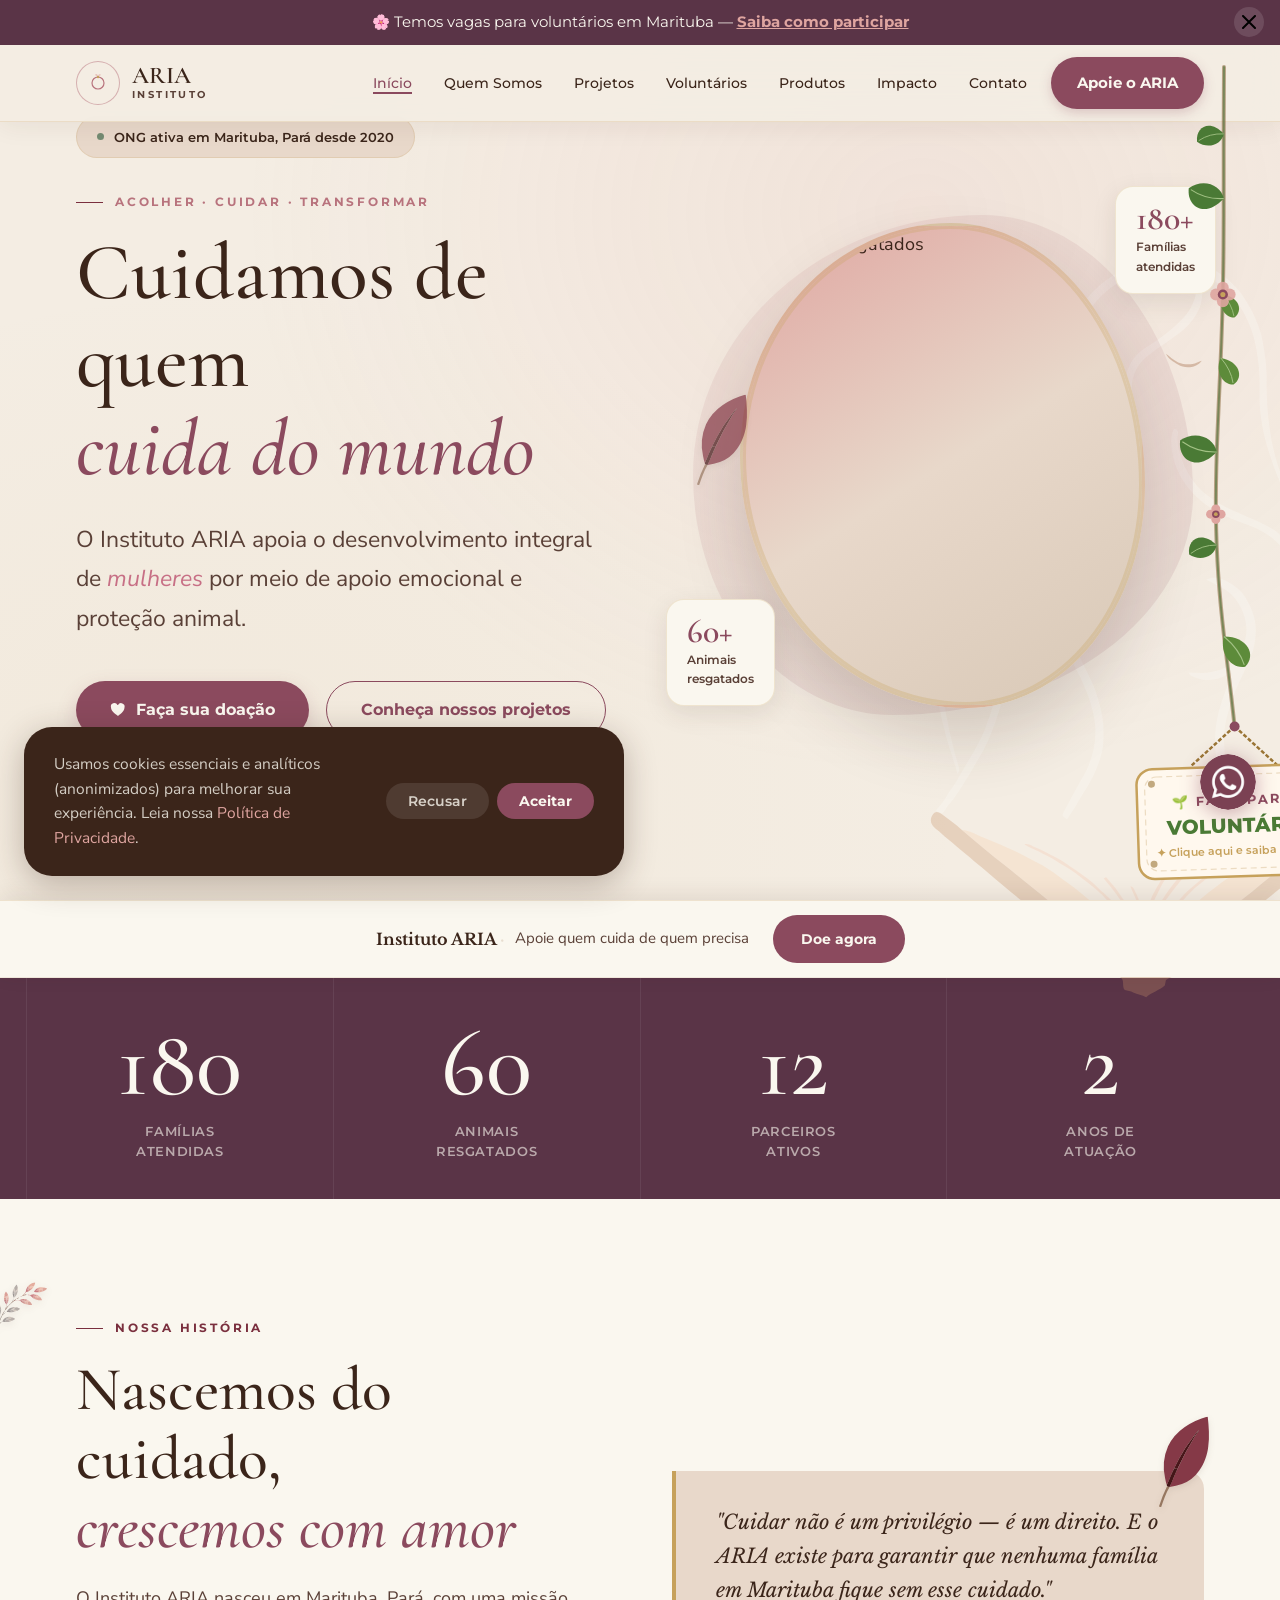
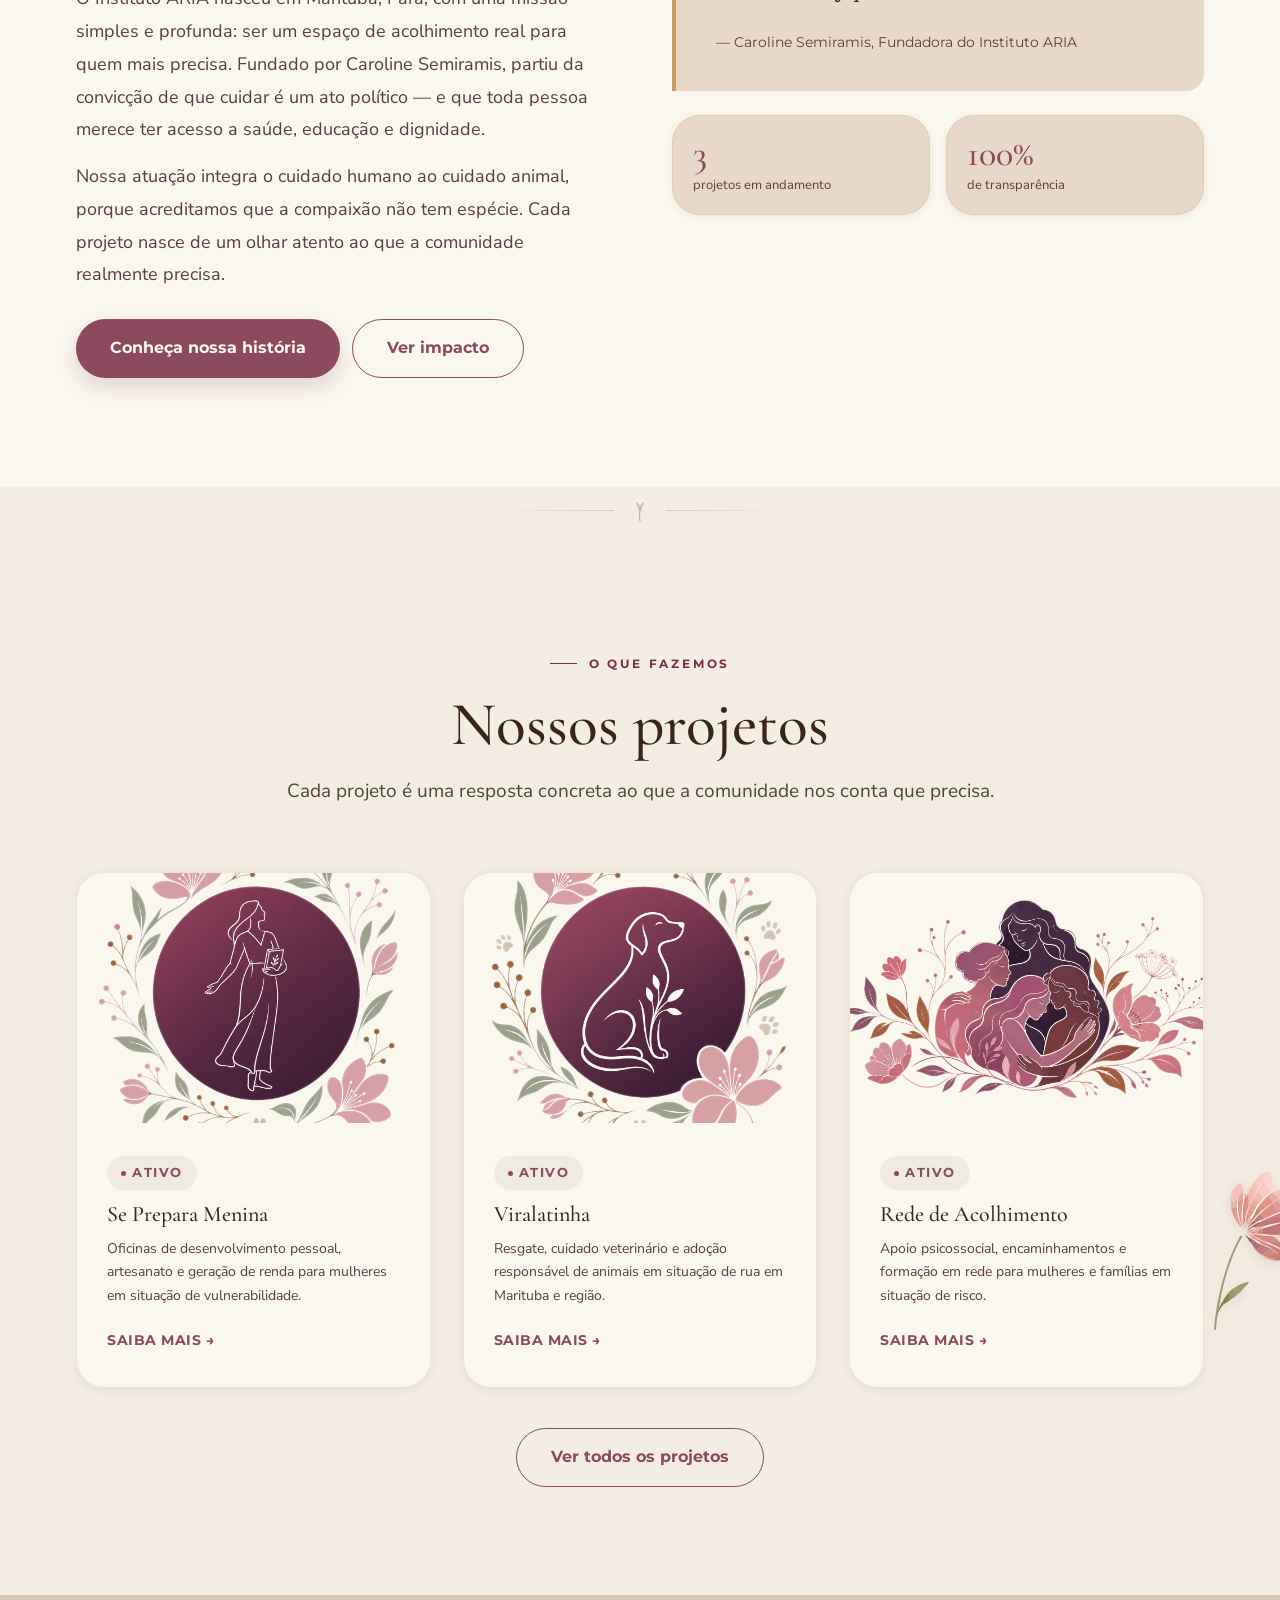
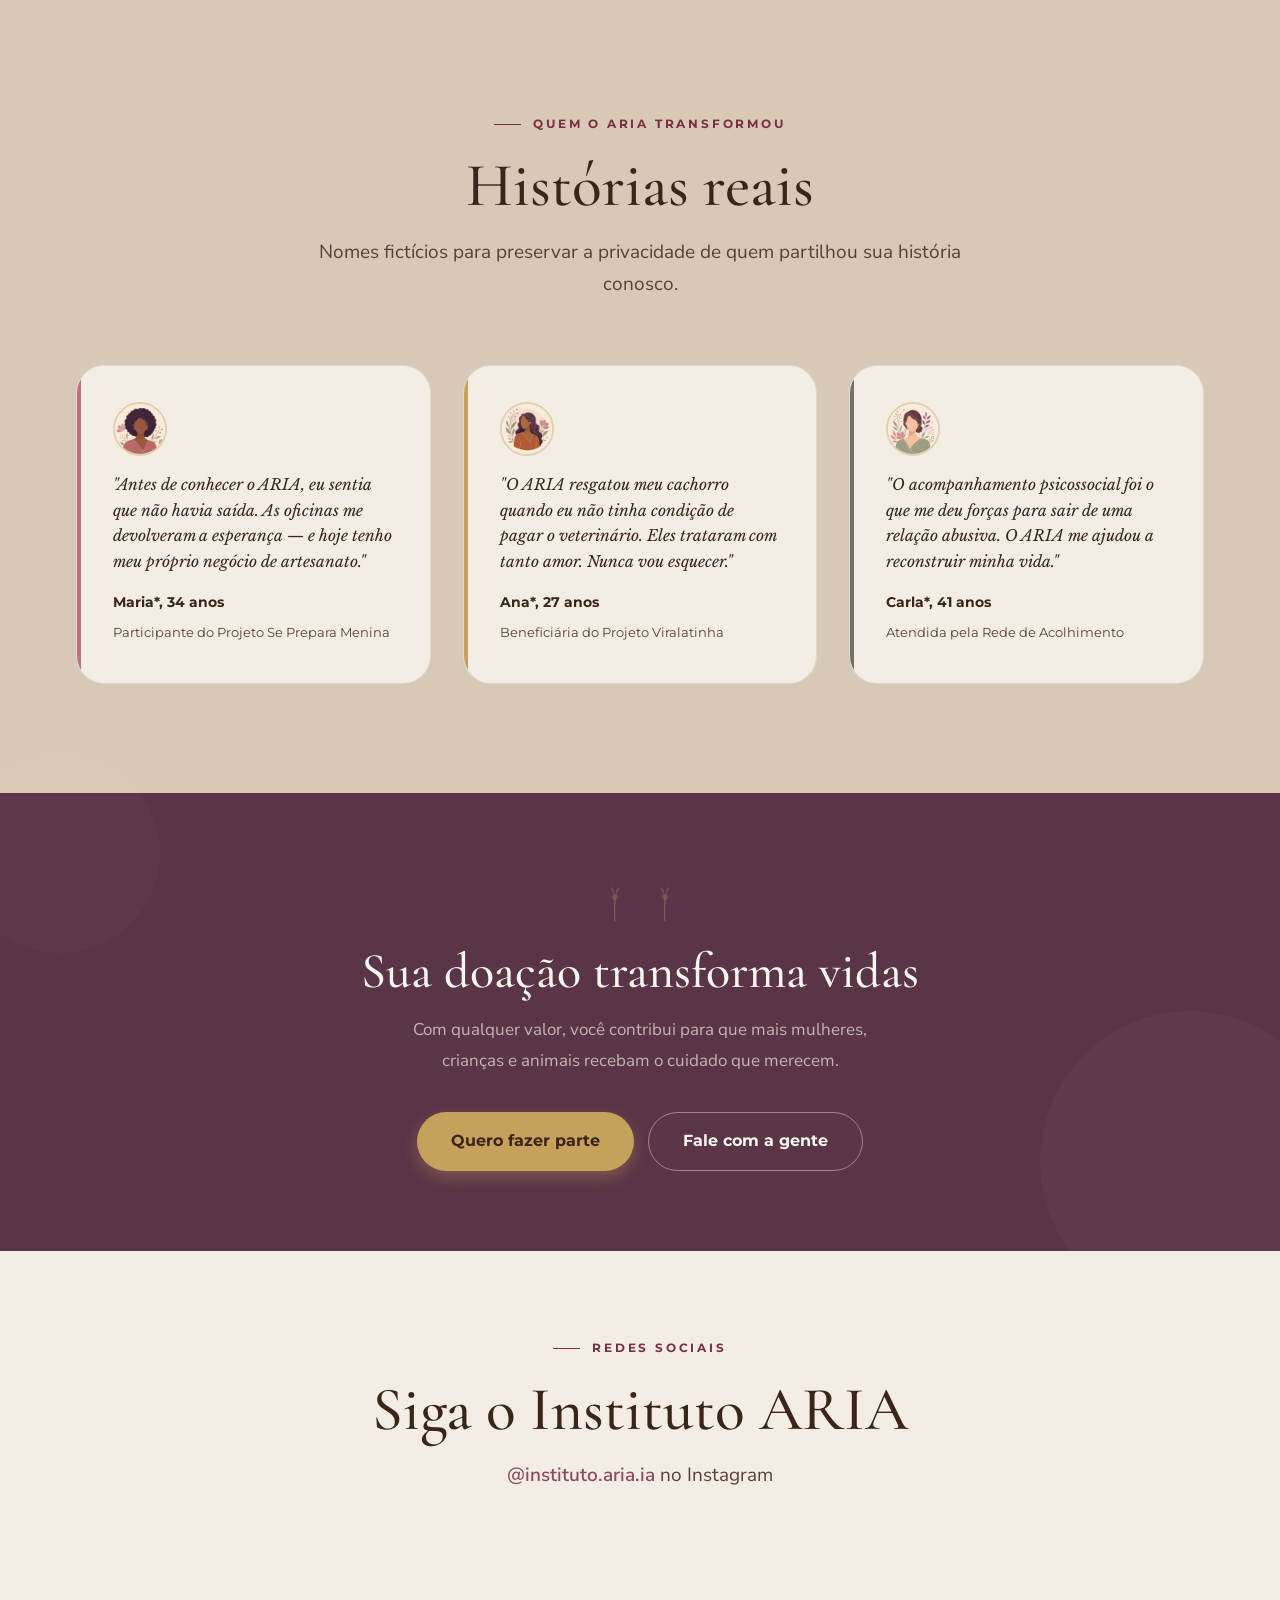
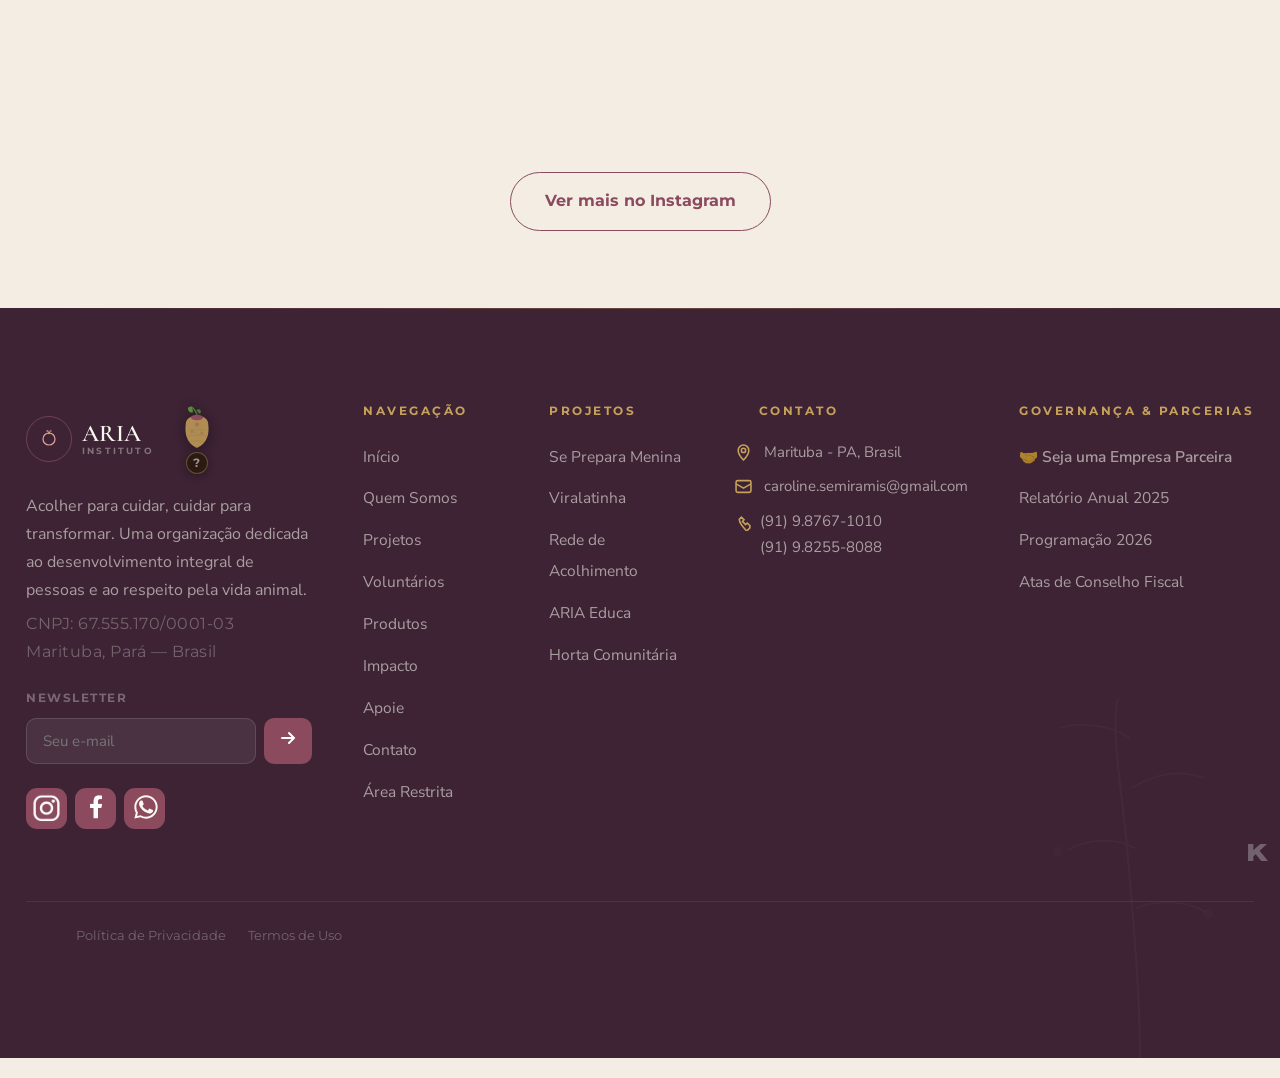
==== index.html @ 9a28f28a "Atualização do site institucional" ====
<!DOCTYPE html>
<html lang="pt-BR">
<head>
<meta charset="UTF-8">
<meta name="viewport" content="width=device-width, initial-scale=1.0">
<meta name="description" content="Instituto ARIA — Acolher para cuidar, cuidar para transformar. ONG em Marituba, Pará, dedicada ao desenvolvimento integral de mulheres, famílias e proteção animal.">
<title>Instituto ARIA — Acolher para cuidar, cuidar para transformar</title>
<link rel="preconnect" href="https://fonts.googleapis.com">
  <link rel="preconnect" href="https://loremflickr.com">
<link rel="preconnect" href="https://fonts.gstatic.com" crossorigin>
<link rel="preload" href="https://fonts.googleapis.com/css2?family=Cormorant+Garamond:ital,wght@0,300;0,400;0,500;0,600;1,300;1,400;1,500&family=Libre+Baskerville:ital,wght@0,400;0,700;1,400&family=Nunito+Sans:opsz,wght@6..12,300;6..12,400;6..12,500;6..12,600;6..12,700&family=Montserrat:wght@400;500;600;700&display=swap" as="style" onload="this.onload=null;this.rel='stylesheet'">
<noscript><link rel="stylesheet" href="https://fonts.googleapis.com/css2?family=Cormorant+Garamond:ital,wght@0,300;0,400;0,500;0,600;1,300;1,400;1,500&family=Libre+Baskerville:ital,wght@0,400;0,700;1,400&family=Nunito+Sans:opsz,wght@6..12,300;6..12,400;6..12,500;6..12,600;6..12,700&family=Montserrat:wght@400;500;600;700&display=swap"></noscript>
<link rel="stylesheet" href="css/main.css">
<link rel="stylesheet" href="css/head2.css">
<link rel="stylesheet" href="css/vine.css">
</head>
<body data-page="home">
<!-- sprite das plantas/flores, invisível, só fonte para os <use> -->
<svg class="sprite-defs" aria-hidden="true">
  <defs>
<symbol id="plant-1" viewBox="0 0 10.68 22.56"><path fill="#957056" d="M85.38 20.59c.34-.14.74.1.81.44a.6.6 0 0 1-.27.71c-.29.18-.72.08-.88-.22a1 1 0 0 1-.08-.43c.02-.24.2-.43.42-.5" style="stroke-width:.0521303" transform="translate(-76.02 -20.55)"/><path fill="#694529" d="M81.94 22.12c-.14-.3.12-.7.46-.65.24 0 .4.23.42.45-.03.13-.06.28-.17.36-.22.18-.6.11-.7-.16" style="stroke-width:.0521303" transform="translate(-76.02 -20.55)"/><path fill="#6b4428" d="M79.34 21.68c.38-.2.88.18.78.6-.05.44-.65.57-.94.3-.27-.25-.17-.75.16-.9" style="stroke-width:.0521303" transform="translate(-76.02 -20.55)"/><path fill="#7e5a3f" d="M84.96 23.28c.02-.27.48-.26.5 0 .04.18-.1.34-.27.35l-.05.17-.08-.21c-.06-.1-.14-.19-.1-.31" style="stroke-width:.0521303" transform="translate(-76.02 -20.55)"/><path fill="#6e492c" d="M82.2 23.3c.05-.23.4-.23.47-.03.03.14-.08.25-.14.36.06.37.04.74.06 1.1q.03.6.04 1.2c.08.87.01 1.74.1 2.6.14-.43.2-.89.27-1.34q.24-1.7.58-3.38c-.12-.1-.18-.28-.04-.38.14-.17.41.02.38.22-.02.1-.15.14-.18.25-.08.66-.23 1.32-.33 1.99q-.14 1.1-.32 2.2l-.05.08c.13-.04.14-.2.2-.29q.39-.67.69-1.37c.3-.74.62-1.47.87-2.23q.1-.35.26-.69l.08.2c-.02.34-.17.63-.27.94-.26.66-.46 1.34-.77 1.98q-.32.75-.74 1.44c-.2.4-.5.76-.52 1.23.29.74.63 1.47.9 2.22l.04-.03.13-.1c-.02.1 0 .22-.11.24a.4.4 0 0 0-.27.22l-.33-.89c-.2-.55-.45-1.07-.64-1.62a7 7 0 0 1-1.28-.3l.33-.14q.15.03.31.05c-.26-.16-.5-.35-.78-.49q-.8-.5-1.53-1.07c-.52-.4-1.06-.74-1.57-1.13-.13-.1-.3-.15-.38-.3 0-.08.12-.2.2-.1.22.23.52.38.78.57l1.03.74c.44.3.84.63 1.3.9.23.12.44.28.68.38-1.05-1.1-1.94-2.36-2.89-3.56-.06-.11-.25-.06-.3-.2-.1-.2.17-.42.34-.3.09.09.07.21.05.32.88 1.02 1.61 2.16 2.58 3.1.23.22.4.5.65.7q-.27-.47-.5-.97l-.99-2.02q-.35-.8-.65-1.63c-.12-.01-.24-.09-.25-.22-.04-.18.19-.38.34-.25.13.1.12.27.06.4.41.9.77 1.82 1.25 2.68q.4.83.83 1.66-.03-.23-.1-.45l-.92-4.04q-.14-.1-.2-.26.07-.18.24-.24c.18.03.31.25.17.4q.06.47.2.93.37 1.63.77 3.24c.05.15.04.33.13.46.01-.68-.04-1.36-.04-2.03-.03-.6 0-1.19-.04-1.78l-.01-.85c-.12-.06-.22-.18-.17-.33" style="stroke-width:.0521303" transform="translate(-76.02 -20.55)"/><path fill="#6c472b" d="M77.67 23.4c.25-.07.54.09.59.35.07.3-.21.6-.51.56-.29.02-.5-.3-.41-.57a.5.5 0 0 1 .33-.33" style="stroke-width:.0521303" transform="translate(-76.02 -20.55)"/><path fill="#744e31" d="M86.06 23.77c.37-.12.75.3.6.65-.1.38-.65.44-.86.14-.2-.26-.07-.71.26-.79" style="stroke-width:.0521303" transform="translate(-76.02 -20.55)"/><path fill="#714d30" d="M77.14 25.12q.2-.06.37.06c.22.18.16.57-.09.68-.2.11-.45 0-.55-.19-.1-.22.05-.48.27-.55" style="stroke-width:.0521303" transform="translate(-76.02 -20.55)"/><path fill="#805b3e" d="M85.3 25.99c-.08-.25.09-.6.38-.57.23-.01.42.3.28.5-.08.18-.28.25-.47.22l-.1-.17h-.03z" style="stroke-width:.0521303" transform="translate(-76.02 -20.55)"/><path fill="#714c2e" d="m85.36 25.98.03-.01.1.17c-.13.3-.34.55-.5.84a8 8 0 0 0-.9 3.12q-.08 1.05.04 2.1c.05.54.27 1.04.4 1.55q.68 2.28.86 4.64c.1 1.56.07 3.14-.25 4.68l-.15.04-.14-.12a20 20 0 0 0-1-10.27c-.34-.26-.64-.58-1-.83l-.7-.5a39 39 0 0 0-3.61-1.91c-.35-.17-.66-.4-1.01-.55a1 1 0 0 1-.28-.18c.07-.05.16-.2.25-.1.4.35.94.47 1.4.72q1.1.49 2.14 1.04 1.08.56 2.06 1.28c.17.12.31.28.5.4l-.07-.16a.4.4 0 0 1 .27-.22c.11-.02.1-.15.1-.23l-.12.1a8 8 0 0 1 .04-1.63c.1-1.03.4-2.04.9-2.94.18-.36.43-.69.64-1.03" style="stroke-width:.0521303" transform="translate(-76.02 -20.55)"/><path fill="#765235" d="M76.26 26.32c.3-.16.7.17.61.5-.03.2-.22.37-.42.35a.43.43 0 0 1-.43-.4.5.5 0 0 1 .24-.45" style="stroke-width:.0521303" transform="translate(-76.02 -20.55)"/><path fill="#754f2e" d="M77.37 27.3c-.01-.23.31-.35.46-.18.1.07.07.2.05.3.67.36 1.35.73 2.07 1.02.55.19 1.09.42 1.66.54l-.33.15c-.42-.15-.85-.24-1.25-.4-.5-.23-1.02-.42-1.48-.72-.25-.17-.54-.3-.74-.54-.16.13-.42.03-.44-.18" style="stroke-width:.0521303" transform="translate(-76.02 -20.55)"/><path fill="#795437" d="M76.67 27.93c.18-.1.43.04.43.25.02.28-.38.42-.55.2-.13-.14-.06-.38.12-.45" style="stroke-width:.0521303" transform="translate(-76.02 -20.55)"/><path fill="#8f6b51" d="M77.73 31.44c.33-.1.72.1.8.44.14.4-.26.85-.68.78-.22-.04-.45-.19-.52-.41a.65.65 0 0 1 .4-.8" style="stroke-width:.0521303" transform="translate(-76.02 -20.55)"/></symbol>
<symbol id="plant-2" viewBox="0 0 10.72 24.25"><path fill="#fff" d="M100.02 57.37c-.06-.3-.16-.59-.15-.89q.17.52.27 1.05.1.42.17.82v.17l-.1-.06c-.01-.37-.12-.73-.2-1.1" style="stroke-width:.0521303" transform="translate(-90.93 -18.8)"/><path fill="#bdb9b5" d="M110.2 41.96q.08-.03.18-.02c.01.42-.06.84-.1 1.25a6.4 6.4 0 0 1-.97 2.62 5 5 0 0 1-3.1 2.07q.56-.98 1.17-1.91c.54-.8 1.06-1.6 1.65-2.36q.15-.17.26-.36-.16.16-.31.36c-.9 1.06-1.68 2.2-2.43 3.37q-.1-.1-.25-.13-.03-.12-.01-.25c.07-.13.18-.23.24-.36l-.2-.05.11-.1-.07-.1.25-.06c-.15-.16-.17-.39-.24-.59q.01-.07.05-.16c.37-.85.95-1.61 1.7-2.17a7 7 0 0 1 2.07-1.05M102.8 43.73c.09-.16.13-.35.28-.47a5.7 5.7 0 0 1 1.81 2.76c.11.53.2 1.07.1 1.6l-.05-.15-.05.2-.07-.2c-.19.04-.4.12-.55-.03-.11 0-.22.04-.33 0-.1-.16-.02-.4-.2-.52l-.04-.03c-.08-.57-.21-1.14-.3-1.72-.05-.19-.06-.38-.14-.57q.22 1.38.41 2.76l-.01.03-.07.25c-.07-.08-.16 0-.21.06l-.31.37c0 .2-.02.42-.21.53a4.7 4.7 0 0 1-.67-2.7c.06-.75.3-1.48.6-2.17" style="stroke-width:.0521303" transform="translate(-90.93 -18.8)"/><path fill="#aca9a7" d="M106.04 47.77a5 5 0 0 1 .34-2.43c.07.2.1.43.24.59l-.25.06.07.1-.11.1.2.05c-.06.13-.17.23-.24.36q-.02.13.01.25.16.03.25.13c-.18.26-.3.56-.5.79" style="stroke-width:.0521303" transform="translate(-90.93 -18.8)"/><path fill="#b5b1ae" d="M103.73 46.92c.19.12.1.36.21.53q.16.02.33-.01c.16.15.36.07.55.03l.07.2.05-.2.05.15a5 5 0 0 1-.59 1.83q-.07-.25-.08-.5-.15-.16-.28-.32l-.04.2c-.09-.45-.12-.9-.2-1.36-.02-.18-.07-.36-.07-.55" style="stroke-width:.0521303" transform="translate(-90.93 -18.8)"/><path fill="#beb9b5" d="M99.54 47.4q.7.39 1.3.91c.4.32.7.72 1 1.14q.44.78.6 1.67l-.25.08-.04.06-.07-.05-.08.03q-.16-.22-.29-.48c-.16.02-.3.13-.44.2l-.15-.13h-.1q-.34-.82-.68-1.64c0 .14.08.26.12.39q.27.7.5 1.44-.15.09-.33.13c0 .2-.23.3-.25.5q-.1.01-.18.06-.04.22-.14.42a5 5 0 0 1-.79-3.1q.07-.83.27-1.63" style="stroke-width:.0521303" transform="translate(-90.93 -18.8)"/><path fill="#aeaaa7" d="M103.59 47.64q.02-.13.07-.25c.1.4.1.82.18 1.22l-.02.03a1 1 0 0 0-.08.32l-.08-.1a.6.6 0 0 1-.3.44q-.28-.33-.5-.7c.19-.1.2-.33.2-.53l.32-.37c.05-.06.14-.14.2-.06" style="stroke-width:.0521303" transform="translate(-90.93 -18.8)"/><path fill="#bcb7b3" d="M110.23 47.71c.3 0 .59-.03.88.03q-.02.14-.07.27c-.36.9-.84 1.76-1.51 2.46a5 5 0 0 1-2.91 1.46c-.4.05-.78.03-1.17.03q.32-.35.7-.65a33 33 0 0 1 3.55-2.68q-.6.32-1.16.69c-.42.25-.8.57-1.2.84l-.31-.03c.09-.15.04-.32-.01-.47.1-.21.1-.5-.08-.67.42-.4.93-.67 1.45-.91a6 6 0 0 1 1.84-.37M106.46 53.9a5.6 5.6 0 0 1 3.09.2q-.56.87-1.29 1.62a5 5 0 0 1-1.89 1.28 5.4 5.4 0 0 1-2.3.3c-.28-.03-.57-.05-.85-.14.1-.15.28-.22.43-.32.74-.5 1.54-.88 2.32-1.28q1.02-.5 2.07-.94c-.16.02-.32.1-.47.15-.74.3-1.48.57-2.18.94q-.12.06-.23.08l-.22-.02c-.02-.15-.02-.32-.12-.44q-.13-.1-.27-.2c-.04-.08 0-.17.01-.25v-.01a5 5 0 0 1 1.9-.96" style="stroke-width:.0521303" transform="translate(-90.93 -18.8)"/><path fill="#a27f67" d="m106.02 47.84.13.01q0 .12-.06.22a141 141 0 0 0-2.32 5.03c.21-.1.34-.32.54-.45.3-.29.65-.5.93-.8l.14.12q-.74.6-1.42 1.27c-.23.26-.52.48-.64.82-.3.75-.65 1.48-.94 2.23l-.76 1.77v.06c.46-.43.98-.77 1.5-1.11.01.05.09.12.05.17-.57.4-1.15.8-1.64 1.29-.17.13-.2.35-.3.53-.17.48-.42.92-.56 1.4.15-.08.27-.21.43-.28q.06.01.1.04c-.22.24-.52.4-.7.67-.33.7-.59 1.43-.9 2.13-.16.39-.27.8-.46 1.17l-.22-.1c.1-.34.25-.65.37-.97q.5-1.23 1-2.45.16-.38.1-.79c-.05-.3-.04-.6-.1-.89-.04-.17-.01-.36-.13-.51l.04.04.11.06v-.17l.01.08q.08.44.15.92.09.33.04.68.38-.87.74-1.73.18-.42.35-.86c.24-.47.42-.96.63-1.45.02-.37-.08-.75-.13-1.12q-.08-.51-.2-1.02l.16-.03q.22.85.32 1.74c.12-.05.12-.2.17-.29q.47-1.08.97-2.16.3-.6.52-1.21c-.02-.35.02-.7 0-1.05q-.05-.45-.06-.91l.12-.03h.02c.05.54.11 1.08.09 1.63q.08-.08.12-.18.8-1.77 1.69-3.52" style="stroke-width:.0521303" transform="translate(-90.93 -18.8)"/><path fill="#a39f9d" d="m104 48.83.04-.2c.07.13.19.2.28.31q.01.26.08.51-.12.24-.28.45l-.02.01c-.02-.36-.08-.72-.1-1.08" style="stroke-width:.0521303" transform="translate(-90.93 -18.8)"/><path fill="#9f9b98" d="M103.74 48.96a1 1 0 0 1 .08-.32q.06.28.07.55c.04.24.09.47.05.71q-.3-.3-.57-.6.25-.15.29-.44z" style="stroke-width:.0521303" transform="translate(-90.93 -18.8)"/><path fill="#b5b2af" d="M105.8 50.53c.26-.6.67-1.1 1.14-1.54.18.17.18.46.08.67.05.15.1.32.01.47l.3.03q-.44.35-.88.7c-.22-.14-.55-.06-.66-.33" style="stroke-width:.0521303" transform="translate(-90.93 -18.8)"/><path fill="#afaba8" d="M105.6 50.96q.08-.22.2-.43c.1.27.43.2.65.32q-.56.46-1.1.97l-.07.02c.08-.3.22-.58.32-.88" style="stroke-width:.0521303" transform="translate(-90.93 -18.8)"/><path fill="#b8b4b1" d="M101.27 50.95c.15-.06.28-.17.44-.19q.13.26.29.48l.08-.03.07.05.04-.06.24-.08c.11.63.04 1.28-.1 1.9q-.12-.08-.24-.17c-.23-.22-.27-.54-.42-.79-.04-.08-.14-.03-.18.02q-.23-.62-.46-1.25h.1z" style="stroke-width:.0521303" transform="translate(-90.93 -18.8)"/><path fill="#b5b0ad" d="M100.63 51.15q.19-.04.34-.13.16.42.3.86l-.25.3.17.03c-.05.17-.24.15-.37.19q.02.12-.01.24-.12.1-.19.23a4 4 0 0 1-.56-.74c.08-.13.1-.28.14-.42q.08-.04.18-.07c.02-.2.24-.29.25-.5" style="stroke-width:.0521303" transform="translate(-90.93 -18.8)"/><path fill="#a8a5a3" d="m101.02 52.18.25-.3c.21.65.46 1.28.62 1.95a4 4 0 0 1-1.27-.96q.07-.14.19-.23c.03-.08 0-.16 0-.24.14-.04.33-.02.38-.2zM101.5 52.08c.03-.05.13-.1.17-.02.15.25.2.57.42.79l.25.18c-.06.26-.18.5-.27.75-.1-.1-.1-.25-.15-.37q-.2-.67-.43-1.33" style="stroke-width:.0521303" transform="translate(-90.93 -18.8)"/><path fill="#afacaa" d="M103.12 56.99a5 5 0 0 1 1.44-2.1c0 .07-.05.16-.01.23q.14.1.27.21c.1.12.1.3.12.44l.22.02c-.61.35-1.25.67-1.82 1.1-.07.04-.13.13-.22.1" style="stroke-width:.0521303" transform="translate(-90.93 -18.8)"/><path fill="#bdb7b2" d="M99.54 55.37c.16.07.25.22.36.34.38.44.6 1 .65 1.58q-.16.09-.28.22l-.1-.06-.03.08q-.1-.53-.27-1.05c0 .3.09.6.15.89-.14-.18-.36-.14-.55-.13-.22-.6-.13-1.27.07-1.87" style="stroke-width:.0521303" transform="translate(-90.93 -18.8)"/><path fill="#b0aaa7" d="M99.47 57.24c.19-.01.41-.05.55.13.07.36.18.72.18 1.09l-.04-.04c-.27-.36-.58-.73-.7-1.18" style="stroke-width:.0521303" transform="translate(-90.93 -18.8)"/><path fill="#b0aca7" d="M100.27 57.5q.13-.12.28-.2.03.59-.23 1.13l-.01-.08q-.07-.4-.17-.82l.03-.08z" style="stroke-width:.0521303" transform="translate(-90.93 -18.8)"/><path fill="#bcb4ae" d="M101.95 59.46q.53-.25 1.13-.24c-.01.11-.13.16-.2.23q-.34.31-.75.5c-.29.16-.62.14-.93.21l-.1-.04c.31-.18.52-.5.85-.66" style="stroke-width:.0521303" transform="translate(-90.93 -18.8)"/><path fill="#fcfbfa" d="m98.8 21.17.14-.12.1.13c.17.4-.16.9-.6.84-.16 0-.4-.18-.53-.02.08.56.02 1.12.07 1.68.1 1.37.14 2.74-.07 4.1l-.08.46q-.17.9-.47 1.77c-.23.72-.57 1.39-.82 2.1a8 8 0 0 0 1.63-1.36 8.98 8.98 0 0 0 2.1-4.75c.05-.2.03-.4.03-.6-.18-.12-.41-.22-.46-.44-.16-.35.05-.72.31-.93l.25-.06h.3c.28.16.6.41.54.79a.7.7 0 0 1-.67.64 8 8 0 0 1-.44 2.47 10 10 0 0 1-1.3 2.5l-.32.38c-.5.66-1.2 1.1-1.81 1.65-.23.19-.48.37-.65.6-.2.48-.31.98-.47 1.47-.17.65-.4 1.3-.5 1.97q-.16.66-.27 1.34a26 26 0 0 0-.36 3.7c-.03.4-.1.83 0 1.22 0 .12.07.33-.1.35-.09.02-.14-.06-.19-.12-.05-1.94.07-3.9.48-5.8a25 25 0 0 1 1.05-3.91c.12-.29.05-.6.09-.9.12-1.4 0-2.82-.24-4.2q-.2-1.3-.3-2.62c-.26-.07-.56-.16-.65-.44-.19-.4.04-.89.45-1.03.36-.18.78.06.95.4.2.33 0 .74-.3.94q-.12.05-.23.12.09.84.19 1.67.15.9.28 1.77c.13 1.12.23 2.26.1 3.39a13.34 13.34 0 0 0 1.73-5.89c.03-.25.08-.5 0-.75.03-1.02-.07-2.04-.06-3.06q-.02-.24-.06-.48-.23.1-.47.17c-.17-.07-.4-.04-.53-.2q.1-.08.22-.13c.33.18.67-.05.94-.26h.37l.04.02c.13 0 .31.1.43 0 .23-.12.23-.35.15-.57m1.58 3.08a.6.6 0 0 0-.33.35c-.03.26.18.58.47.52.2.1.33-.08.42-.2.21-.34-.2-.81-.56-.67m-5.27.05c-.26.1-.42.49-.22.71.2.31.83.27.9-.15.17-.37-.33-.72-.68-.56" style="stroke-width:.0521303" transform="translate(-90.93 -18.8)"/><path fill="#a5826f" d="M97.39 20.87q.22-.09.45-.01c.1.08.16.2.07.32-.1.2-.4.16-.52-.01q-.05-.15 0-.3" style="stroke-width:.0521303" transform="translate(-90.93 -18.8)"/><path fill="#af8a78" d="M94.45 21.85c.3-.11.58.3.41.55-.14.28-.62.19-.67-.12-.04-.19.1-.37.26-.43" style="stroke-width:.0521303" transform="translate(-90.93 -18.8)"/><path fill="#926e5b" d="M93.67 23.14c.25-.09.56.12.53.4 0 .26-.3.47-.54.36-.34-.11-.32-.66.01-.76" style="stroke-width:.0521303" transform="translate(-90.93 -18.8)"/><path fill="#b5937f" d="M93.36 25.7c.2-.04.43.13.38.35-.02.23-.33.37-.5.2-.23-.14-.12-.5.12-.55" style="stroke-width:.0521303" transform="translate(-90.93 -18.8)"/><path fill="#9b7764" d="M101.18 29.09c.26-.1.55.18.45.45-.06.28-.49.34-.63.1-.14-.19-.03-.47.18-.55" style="stroke-width:.0521303" transform="translate(-90.93 -18.8)"/><path fill="#714b2d" d="M93.61 30.32c.18-.1.45-.01.49.2.06.25-.2.54-.45.4-.28-.06-.28-.48-.04-.6" style="stroke-width:.0521303" transform="translate(-90.93 -18.8)"/><path fill="#864859" d="M91.16 30.79c.28-.14.66.09.6.42.02.33-.42.51-.66.3-.25-.17-.21-.59.06-.72" style="stroke-width:.0521303" transform="translate(-90.93 -18.8)"/><path fill="#9a5d6c" d="M100.09 31.39c.23-.12.54.07.53.33.04.3-.35.52-.6.36-.26-.15-.23-.6.07-.7" style="stroke-width:.0521303" transform="translate(-90.93 -18.8)"/><path fill="#894c5b" d="M94.26 32.35c.03-.19.24-.36.43-.26.22.1.21.5-.05.55-.2.05-.37-.1-.38-.3" style="stroke-width:.0521303" transform="translate(-90.93 -18.8)"/><path fill="#e6d8cc" d="M95.1 24.3c.35-.16.85.19.68.56-.07.42-.7.46-.9.15-.2-.22-.04-.61.22-.71" style="stroke-width:.0521303" transform="translate(-90.93 -18.8)"/><path fill="#e8dbd0" d="M100.37 24.25c.37-.14.77.33.56.66-.1.13-.22.3-.42.21-.3.06-.5-.26-.47-.52a.6.6 0 0 1 .33-.35" style="stroke-width:.0521303" transform="translate(-90.93 -18.8)"/><path fill="#f9f7f5" d="M97.54 18.81c.22-.02.47-.01.63.16q.19.25.22.56c.32-.11.68 0 .8.34.05.36-.01.82-.39 1l.14.18-.15.12q-.2-.16-.43-.26c-.26-.08-.42-.34-.67-.43-.25 0-.45.2-.6.38q-.08.36-.28.66c-.1.14-.04.33.05.46q-.12.05-.22.13-.19-.2-.16-.47c-.17-.12-.38-.17-.54-.3-.13-.15-.32-.32-.28-.55-.08-.33.22-.51.46-.64-.04-.29-.06-.6.1-.85l.06-.06q.09-.08.22-.13c.22.02.46-.01.62.17.17-.1.2-.4.42-.47m-.16.57h-.05c.04.13-.12.47.05.47.06.15.23.25.37.32.16-.07.34-.19.36-.37h.05c-.02-.13.07-.37-.05-.42 0-.2-.2-.38-.41-.36-.17.04-.31.19-.32.36m-.92.02c-.25.22-.1.68.07.86.15.15.54.36.64.06.12-.04.03-.3.05-.42l-.05.02c.07-.38-.37-.73-.71-.52m2.09.31c-.36.14-.54.7-.22.97.1.14.34.04.45-.05q.19-.29.22-.62c-.07-.17-.22-.4-.45-.3m-2.63.83c-.1.04-.1.3 0 .35.05.17.2.3.37.37.14.04.31.16.45.04.12-.22.14-.56-.1-.7-.18-.15-.58-.34-.72-.06" style="stroke-width:.0521303" transform="translate(-90.93 -18.8)"/><path fill="#a4826e" d="M97.38 19.38c.01-.17.15-.32.32-.36.2-.02.4.16.41.36v.42c-.02.18-.2.3-.36.37-.14-.07-.31-.17-.37-.32z" style="stroke-width:.0521303" transform="translate(-90.93 -18.8)"/><path fill="#a98775" d="M96.46 19.4c.34-.21.78.14.7.52-.05-.11-.15-.43-.1.07-.12.17-.35.2-.53.27-.17-.18-.32-.64-.07-.86M98.55 19.71c.23-.1.38.13.45.3q-.03.33-.22.62c-.11.1-.34.2-.45.05-.32-.27-.14-.83.22-.97" style="stroke-width:.0521303" transform="translate(-90.93 -18.8)"/><path fill="#daccc3" d="M97.33 19.39h.05v.46c-.17 0-.01-.34-.05-.46" style="stroke-width:.0521303" transform="translate(-90.93 -18.8)"/><path fill="#baa195" d="M98.11 19.38c.12.05.03.3.05.42h-.05z" style="stroke-width:.0521303" transform="translate(-90.93 -18.8)"/><path fill="#a3816e" d="M97.05 20c-.04-.51.06-.2.12-.08v.4c-.1.3-.49.1-.64-.06.18-.07.41-.1.52-.27" style="stroke-width:.0521303" transform="translate(-90.93 -18.8)"/><path fill="#c1a79a" d="m97.17 19.92.05-.02c-.02.13.07.38-.05.42z" style="stroke-width:.0521303" transform="translate(-90.93 -18.8)"/><path fill="#a58573" d="M95.92 20.54c.14-.28.54-.1.72.06.24.14.22.48.1.7-.14.12-.3 0-.45-.04a.6.6 0 0 1-.37-.37z" style="stroke-width:.0521303" transform="translate(-90.93 -18.8)"/><path fill="#a88774" d="M97.1 20.86c.14-.18.34-.38.6-.38.24.1.4.35.66.43q.24.09.43.26c.08.22.08.45-.15.57h-.43l-.04-.01c-.1-.11-.3-.12-.37 0-.27.2-.6.43-.94.25-.09-.13-.15-.32-.05-.46q.2-.3.28-.66" style="stroke-width:.0521303" transform="translate(-90.93 -18.8)"/><path fill="#d5c4b9" d="M95.92 20.89c-.1-.04-.1-.31 0-.35z" style="stroke-width:.0521303" transform="translate(-90.93 -18.8)"/><path fill="#dfcfc8" d="M97.8 21.72c.08-.11.28-.1.37 0z" style="stroke-width:.0521303" transform="translate(-90.93 -18.8)"/><path fill="#decec4" d="M98.2 21.74h.44c-.12.1-.3 0-.43 0" style="stroke-width:.0521303" transform="translate(-90.93 -18.8)"/><path fill="#f3ece7" d="M97.77 25.68c.07.24.02.5-.01.75q-.03-.38 0-.75" style="stroke-width:.0521303" transform="translate(-90.93 -18.8)"/><path fill="#ac8187" d="M91.7 31.02c.1.04.1.3 0 .34z" style="stroke-width:.0521303" transform="translate(-90.93 -18.8)"/><path fill="#f3ece6" d="M94.45 42.7c-.1-.4-.03-.82 0-1.22q.03.6 0 1.22" style="stroke-width:.0521303" transform="translate(-90.93 -18.8)"/></symbol>
<symbol id="plant-3" viewBox="0 0 10.58 24.92"><path fill="#753d4d" d="M114.54 24.88a2.3 2.3 0 0 1 1.64-.3c-.2.04-.42.03-.61.1.11.09.26.1.39.17q.2.23.43.42c0 .11-.04.23-.17.25 0 .12.1.2.18.27q-.24.52-.65.94c-.1-.03-.22-.05-.25-.17-.08-.23-.14-.48-.34-.64l-.01-.16c-.13-.14-.3-.23-.37-.4-.05-.13-.17-.2-.25-.3z" style="stroke-width:.0521303" transform="translate(-106.03 -18.15)"/><path fill="#864555" d="M115.57 24.68c.2-.07.4-.06.6-.1q.25.01.44.14 0 .56-.21 1.07c-.08-.08-.18-.15-.18-.27.13-.02.17-.14.17-.25q-.23-.2-.43-.42c-.13-.06-.28-.08-.4-.17" style="stroke-width:.0521303" transform="translate(-106.03 -18.15)"/><path fill="#8d4454" d="M113.54 18.35a1 1 0 0 1 .6-.2c.2.06.35.24.45.41.35.8.27 1.7-.03 2.5h-.02q-.08.01-.14.05l.03-.16h-.15c-.1-.14-.1-.33-.15-.48q-.13-.17-.33-.23l-.09.05-.09-.2a.5.5 0 0 0-.31-.05c-.16.05-.3-.02-.45-.07-.1.12-.18.3-.37.26l-.07-.15c.19-.66.56-1.3 1.12-1.73" style="stroke-width:.0521303" transform="translate(-106.03 -18.15)"/><path fill="#753b4b" d="M112.86 19.97c.15.05.3.12.45.07q.15-.03.31.05l.1.2.08-.05q.2.06.33.23c.05.16.04.34.15.47l.15.01-.03.16.14-.05q-.25.68-.82 1.12c-.19.13-.41.27-.65.26l-.3-.08h-.02c-.52-.63-.55-1.53-.33-2.28l.07.15c.19.04.28-.14.37-.26" style="stroke-width:.0521303" transform="translate(-106.03 -18.15)"/><path fill="#9a4b5a" d="M107.7 21.12h.37c.54.18.94.6 1.23 1.07-.44.23-.91.42-1.41.47-.13.06-.22.18-.33.27l-.1-.05-.03.1q-.12-.45-.06-.9c.02-.34.08-.71.33-.96" style="stroke-width:.0521303" transform="translate(-106.03 -18.15)"/><path fill="#894455" d="M107.89 22.66c.5-.05.97-.24 1.4-.47.2.29.3.6.4.93-.24.14-.49.23-.73.35-.3.14-.64.2-.92.39q-.13.07-.18.24-.31-.53-.43-1.13l.04-.1.09.06c.1-.09.2-.21.33-.27" style="stroke-width:.0521303" transform="translate(-106.03 -18.15)"/><path fill="#6d4a2e" d="m112.76 22.36.3.08a75 75 0 0 1-1.84 5.6l-.07-.2-.21-.01c.66-1.8 1.3-3.62 1.82-5.47" style="stroke-width:.0521303" transform="translate(-106.03 -18.15)"/><path fill="#783b4a" d="M108.96 23.47c.24-.12.5-.21.73-.35.12.56.17 1.25-.25 1.7l-.28.12c-.17.05-.35-.01-.5-.08-.34-.16-.6-.45-.8-.76q.05-.16.18-.24c.28-.2.62-.25.92-.4" style="stroke-width:.0521303" transform="translate(-106.03 -18.15)"/><path fill="#735033" d="M109.16 24.94q.15-.05.28-.12c.56 1.53.71 3.2.57 4.82 0 .3-.07.6-.08.9l.07-.12c.17-.55.4-1.07.58-1.61q.17-.5.36-.98h.2l.08.21q-.5 1.31-.97 2.62-.23.63-.44 1.28.13-.16.23-.35a28 28 0 0 1 3.2-4.27c.06-.08.18-.14.18-.26l.22.31c-.28.33-.6.62-.86.96-.48.56-.9 1.15-1.34 1.74q-.9 1.26-1.58 2.64-.32.62-.58 1.26.17-.15.3-.33a8 8 0 0 1 2.14-1.78c.18-.1.35-.25.56-.3q.01.13.08.26l.01.04a8.5 8.5 0 0 0-3.14 2.77c-.23.35-.5.67-.67 1.06q-.65 1.48-1.22 3c-.51 1.38-.94 2.82-.95 4.3-.1.14-.24.06-.36 0 .04-1.97.71-3.84 1.44-5.65.63-1.54 1.28-3.08 1.73-4.68.08-.4.23-.78.26-1.19q.26-1.43.28-2.87.03-1.89-.58-3.66" style="stroke-width:.0521303" transform="translate(-106.03 -18.15)"/><path fill="#633646" d="M113.82 25.5q.3-.39.72-.62l-.01.17c.08.1.2.18.25.3.08.18.24.27.37.4l.01.17c.2.16.26.41.34.64.03.12.16.14.25.17q-.21.23-.48.38-.11-.05-.24-.08-.06-.18-.18-.33c.09-.21-.04-.45-.2-.6-.13-.1-.22-.26-.35-.37-.17-.06-.38-.05-.48-.23" style="stroke-width:.0521303" transform="translate(-106.03 -18.15)"/><path fill="#532f3f" d="M113.4 26.38c.06-.32.23-.61.42-.88.1.18.31.17.48.23q.17.18.35.38c.16.14.29.38.2.59.1.1.13.22.18.33q.13.03.24.08c-.47.31-1.1.5-1.63.26l-.22-.31c-.1-.21-.07-.46-.03-.68" style="stroke-width:.0521303" transform="translate(-106.03 -18.15)"/><path fill="#693a4c" d="M113.46 30.04q.55-.25 1.18-.22c0 .13-.12.21-.16.33q.02.19.09.36c.1.2.26.36.33.57 0 .12-.06.22-.09.33l.12.32q-.49.36-1.07.45l-.38-.06c.2-.18.1-.44.14-.66.05-.29-.18-.51-.26-.77-.04-.15-.2-.22-.3-.32l.5-.3z" style="stroke-width:.0521303" transform="translate(-106.03 -18.15)"/><path fill="#814454" d="M114.64 29.82c.36.08.83.15.97.55.05.53-.25 1.05-.68 1.36l-.12-.32c.03-.11.1-.21.09-.33-.07-.2-.23-.37-.33-.57l-.1-.36c.05-.12.16-.2.17-.33" style="stroke-width:.0521303" transform="translate(-106.03 -18.15)"/><path fill="#543041" d="M112.28 31.55c.06-.67.57-1.25 1.18-1.51l.1.03-.5.3c.1.1.26.17.3.32.08.26.31.48.26.77-.04.22.05.48-.14.66q.19 0 .38.06c-.52.14-1.13.05-1.5-.36a1 1 0 0 1-.08-.27" style="stroke-width:.0521303" transform="translate(-106.03 -18.15)"/><path fill="#fff" d="M100.02 57.37c-.06-.3-.16-.59-.15-.89q.17.52.27 1.05.1.42.17.82v.17l-.1-.06c-.01-.37-.12-.73-.2-1.1" style="stroke-width:.0521303" transform="translate(-106.03 -18.15)"/><path fill="#bdb9b5" d="M110.2 41.96q.08-.03.18-.02c.01.42-.06.84-.1 1.25a6.4 6.4 0 0 1-.97 2.62 5 5 0 0 1-3.1 2.07q.56-.98 1.17-1.91c.54-.8 1.06-1.6 1.65-2.36q.15-.17.26-.36-.16.16-.31.36c-.9 1.06-1.68 2.2-2.43 3.37q-.1-.1-.25-.13-.03-.12-.01-.25c.07-.13.18-.23.24-.36l-.2-.05.11-.1-.07-.1.25-.06c-.15-.16-.17-.39-.24-.59q.01-.07.05-.16c.37-.85.95-1.61 1.7-2.17a7 7 0 0 1 2.07-1.05M102.8 43.73c.09-.16.13-.35.28-.47a5.7 5.7 0 0 1 1.81 2.76c.11.53.2 1.07.1 1.6l-.05-.15-.05.2-.07-.2c-.19.04-.4.12-.55-.03-.11 0-.22.04-.33 0-.1-.16-.02-.4-.2-.52l-.04-.03c-.08-.57-.21-1.14-.3-1.72-.05-.19-.06-.38-.14-.57q.22 1.38.41 2.76l-.01.03-.07.25c-.07-.08-.16 0-.21.06l-.31.37c0 .2-.02.42-.21.53a4.7 4.7 0 0 1-.67-2.7c.06-.75.3-1.48.6-2.17" style="stroke-width:.0521303" transform="translate(-106.03 -18.15)"/><path fill="#aca9a7" d="M106.04 47.77a5 5 0 0 1 .34-2.43c.07.2.1.43.24.59l-.25.06.07.1-.11.1.2.05c-.06.13-.17.23-.24.36q-.02.13.01.25.16.03.25.13c-.18.26-.3.56-.5.79" style="stroke-width:.0521303" transform="translate(-106.03 -18.15)"/><path fill="#b5b1ae" d="M103.73 46.92c.19.12.1.36.21.53q.16.02.33-.01c.16.15.36.07.55.03l.07.2.05-.2.05.15a5 5 0 0 1-.59 1.83q-.07-.25-.08-.5-.15-.16-.28-.32l-.04.2c-.09-.45-.12-.9-.2-1.36-.02-.18-.07-.36-.07-.55" style="stroke-width:.0521303" transform="translate(-106.03 -18.15)"/><path fill="#beb9b5" d="M99.54 47.4q.7.39 1.3.91c.4.32.7.72 1 1.14q.44.78.6 1.67l-.25.08-.04.06-.07-.05-.08.03q-.16-.22-.29-.48c-.16.02-.3.13-.44.2l-.15-.13h-.1q-.34-.82-.68-1.64c0 .14.08.26.12.39q.27.7.5 1.44-.15.09-.33.13c0 .2-.23.3-.25.5q-.1.01-.18.06-.04.22-.14.42a5 5 0 0 1-.79-3.1q.07-.83.27-1.63" style="stroke-width:.0521303" transform="translate(-106.03 -18.15)"/><path fill="#aeaaa7" d="M103.59 47.64q.02-.13.07-.25c.1.4.1.82.18 1.22l-.02.03a1 1 0 0 0-.08.32l-.08-.1a.6.6 0 0 1-.3.44q-.28-.33-.5-.7c.19-.1.2-.33.2-.53l.32-.37c.05-.06.14-.14.2-.06" style="stroke-width:.0521303" transform="translate(-106.03 -18.15)"/><path fill="#bcb7b3" d="M110.23 47.71c.3 0 .59-.03.88.03q-.02.14-.07.27c-.36.9-.84 1.76-1.51 2.46a5 5 0 0 1-2.91 1.46c-.4.05-.78.03-1.17.03q.32-.35.7-.65a33 33 0 0 1 3.55-2.68q-.6.32-1.16.69c-.42.25-.8.57-1.2.84l-.31-.03c.09-.15.04-.32-.01-.47.1-.21.1-.5-.08-.67.42-.4.93-.67 1.45-.91a6 6 0 0 1 1.84-.37M106.46 53.9a5.6 5.6 0 0 1 3.09.2q-.56.87-1.29 1.62a5 5 0 0 1-1.89 1.28 5.4 5.4 0 0 1-2.3.3c-.28-.03-.57-.05-.85-.14.1-.15.28-.22.43-.32.74-.5 1.54-.88 2.32-1.28q1.02-.5 2.07-.94c-.16.02-.32.1-.47.15-.74.3-1.48.57-2.18.94q-.12.06-.23.08l-.22-.02c-.02-.15-.02-.32-.12-.44q-.13-.1-.27-.2c-.04-.08 0-.17.01-.25v-.01a5 5 0 0 1 1.9-.96" style="stroke-width:.0521303" transform="translate(-106.03 -18.15)"/><path fill="#a27f67" d="m106.02 47.84.13.01q0 .12-.06.22a141 141 0 0 0-2.32 5.03c.21-.1.34-.32.54-.45.3-.29.65-.5.93-.8l.14.12q-.74.6-1.42 1.27c-.23.26-.52.48-.64.82-.3.75-.65 1.48-.94 2.23l-.76 1.77v.06c.46-.43.98-.77 1.5-1.11.01.05.09.12.05.17-.57.4-1.15.8-1.64 1.29-.17.13-.2.35-.3.53-.17.48-.42.92-.56 1.4.15-.08.27-.21.43-.28q.06.01.1.04c-.22.24-.52.4-.7.67-.33.7-.59 1.43-.9 2.13-.16.39-.27.8-.46 1.17l-.22-.1c.1-.34.25-.65.37-.97q.5-1.23 1-2.45.16-.38.1-.79c-.05-.3-.04-.6-.1-.89-.04-.17-.01-.36-.13-.51l.04.04.11.06v-.17l.01.08q.08.44.15.92.09.33.04.68.38-.87.74-1.73.18-.42.35-.86c.24-.47.42-.96.63-1.45.02-.37-.08-.75-.13-1.12q-.08-.51-.2-1.02l.16-.03q.22.85.32 1.74c.12-.05.12-.2.17-.29q.47-1.08.97-2.16.3-.6.52-1.21c-.02-.35.02-.7 0-1.05q-.05-.45-.06-.91l.12-.03h.02c.05.54.11 1.08.09 1.63q.08-.08.12-.18.8-1.77 1.69-3.52" style="stroke-width:.0521303" transform="translate(-106.03 -18.15)"/><path fill="#a39f9d" d="m104 48.83.04-.2c.07.13.19.2.28.31q.01.26.08.51-.12.24-.28.45l-.02.01c-.02-.36-.08-.72-.1-1.08" style="stroke-width:.0521303" transform="translate(-106.03 -18.15)"/><path fill="#9f9b98" d="M103.74 48.96a1 1 0 0 1 .08-.32q.06.28.07.55c.04.24.09.47.05.71q-.3-.3-.57-.6.25-.15.29-.44z" style="stroke-width:.0521303" transform="translate(-106.03 -18.15)"/><path fill="#b5b2af" d="M105.8 50.53c.26-.6.67-1.1 1.14-1.54.18.17.18.46.08.67.05.15.1.32.01.47l.3.03q-.44.35-.88.7c-.22-.14-.55-.06-.66-.33" style="stroke-width:.0521303" transform="translate(-106.03 -18.15)"/><path fill="#afaba8" d="M105.6 50.96q.08-.22.2-.43c.1.27.43.2.65.32q-.56.46-1.1.97l-.07.02c.08-.3.22-.58.32-.88" style="stroke-width:.0521303" transform="translate(-106.03 -18.15)"/><path fill="#b8b4b1" d="M101.27 50.95c.15-.06.28-.17.44-.19q.13.26.29.48l.08-.03.07.05.04-.06.24-.08c.11.63.04 1.28-.1 1.9q-.12-.08-.24-.17c-.23-.22-.27-.54-.42-.79-.04-.08-.14-.03-.18.02q-.23-.62-.46-1.25h.1z" style="stroke-width:.0521303" transform="translate(-106.03 -18.15)"/><path fill="#b5b0ad" d="M100.63 51.15q.19-.04.34-.13.16.42.3.86l-.25.3.17.03c-.05.17-.24.15-.37.19q.02.12-.01.24-.12.1-.19.23a4 4 0 0 1-.56-.74c.08-.13.1-.28.14-.42q.08-.04.18-.07c.02-.2.24-.29.25-.5" style="stroke-width:.0521303" transform="translate(-106.03 -18.15)"/><path fill="#a8a5a3" d="m101.02 52.18.25-.3c.21.65.46 1.28.62 1.95a4 4 0 0 1-1.27-.96q.07-.14.19-.23c.03-.08 0-.16 0-.24.14-.04.33-.02.38-.2zM101.5 52.08c.03-.05.13-.1.17-.02.15.25.2.57.42.79l.25.18c-.06.26-.18.5-.27.75-.1-.1-.1-.25-.15-.37q-.2-.67-.43-1.33" style="stroke-width:.0521303" transform="translate(-106.03 -18.15)"/><path fill="#afacaa" d="M103.12 56.99a5 5 0 0 1 1.44-2.1c0 .07-.05.16-.01.23q.14.1.27.21c.1.12.1.3.12.44l.22.02c-.61.35-1.25.67-1.82 1.1-.07.04-.13.13-.22.1" style="stroke-width:.0521303" transform="translate(-106.03 -18.15)"/><path fill="#bdb7b2" d="M99.54 55.37c.16.07.25.22.36.34.38.44.6 1 .65 1.58q-.16.09-.28.22l-.1-.06-.03.08q-.1-.53-.27-1.05c0 .3.09.6.15.89-.14-.18-.36-.14-.55-.13-.22-.6-.13-1.27.07-1.87" style="stroke-width:.0521303" transform="translate(-106.03 -18.15)"/><path fill="#b0aaa7" d="M99.47 57.24c.19-.01.41-.05.55.13.07.36.18.72.18 1.09l-.04-.04c-.27-.36-.58-.73-.7-1.18" style="stroke-width:.0521303" transform="translate(-106.03 -18.15)"/><path fill="#b0aca7" d="M100.27 57.5q.13-.12.28-.2.03.59-.23 1.13l-.01-.08q-.07-.4-.17-.82l.03-.08z" style="stroke-width:.0521303" transform="translate(-106.03 -18.15)"/><path fill="#bcb4ae" d="M101.95 59.46q.53-.25 1.13-.24c-.01.11-.13.16-.2.23q-.34.31-.75.5c-.29.16-.62.14-.93.21l-.1-.04c.31-.18.52-.5.85-.66" style="stroke-width:.0521303" transform="translate(-106.03 -18.15)"/></symbol>
<symbol id="plant-4" viewBox="0 0 9.97 22.64"><path fill="#df9897" d="M125.56 21.2c.23-.2.57-.15.81.02.4.29.75.69.9 1.17.13.44.19.9.08 1.34-.14.7-.27 1.42-.5 2.1l-.13.3q-.06-.05-.12-.07a8 8 0 0 0-1.1-2.3 2.4 2.4 0 0 1-.39-1.74c.08-.3.2-.6.45-.82" style="stroke-width:.0521303" transform="translate(-121.31 -21.07)"/><path fill="#df9998" d="M127.84 22.96c.3-.35.76-.54 1.21-.62.22-.05.5 0 .61.2.26.48.25 1.07.06 1.57l-.15.36-.13.18q-.09.01-.14.07c-.46.51-.9 1.05-1.45 1.47-.05-.12-.06-.27-.14-.37a.7.7 0 0 1-.47-.13l-.04.2-.04-.49.2-1.34a2 2 0 0 1 .48-1.1" style="stroke-width:.0521303" transform="translate(-121.31 -21.07)"/><path fill="#dd9a9a" d="M123.08 22.94c.05-.22.2-.44.45-.47.47-.06.94.15 1.3.43.23.16.25.45.38.68.23.45.51.88.75 1.33.2.34.3.71.43 1.08l.02.18a1 1 0 0 0-.6.27 5 5 0 0 1-1.5-.88 3.5 3.5 0 0 1-1.04-1.25c-.18-.43-.3-.9-.19-1.37" style="stroke-width:.0521303" transform="translate(-121.31 -21.07)"/><path fill="#c68183" d="M129.57 24.47c.33-.1.7-.1 1.01.03.31.12.59.37.67.7.09.35 0 .75-.23 1.04-.16.2-.42.3-.65.4l-.14.05c-.05.15-.14.32-.03.47q-.1.2-.18.42h-.15l-.04.26.2-.08c0 .18-.03.36 0 .53q.23.22.53.33-.23.1-.48.15t-.51.04c-.2 0-.4-.08-.6-.1q-.31 0-.56-.19l-.1.01q-.12-.1-.22-.21l.13-.06q.17.05.35.05l.09-.16.06.07q.09-.27.28-.45c.21-.22.19-.53.29-.8l-.05-.08.12-.18c.23-.13.51-.05.76-.13l-.08-.1-.13.01.01-.2c-.2-.09-.32-.28-.52-.37l-.02-.16-.12-.02c.02-.1.08-.19.07-.3-.05-.13-.22-.17-.31-.28q.2-.27.42-.5z" style="stroke-width:.0521303" transform="translate(-121.31 -21.07)"/><path fill="#d38d8f" d="M128.33 25.95q.34-.4.69-.8c.09.12.26.16.31.3 0 .1-.05.2-.07.3l.12.01.02.16c.2.1.32.28.52.38l-.01.2.13-.02.08.1c-.25.08-.53 0-.76.13l-.12.18.05.09c-.1.26-.08.57-.29.79q-.2.18-.28.45l-.06-.07-.1.16q-.17 0-.34-.05l-.13.06q-.3-.23-.53-.52c.2-.09.4-.11.59-.23l.43.02-.13-.03.28-.33c.04-.04 0-.1 0-.14a.6.6 0 0 1 .19-.34q.17-.07.34-.12a1.3 1.3 0 0 1-.35-.6c-.2-.03-.4 0-.58-.08" style="stroke-width:.0521303" transform="translate(-121.31 -21.07)"/><path fill="#e1a7a6" d="M127.12 25.9q-.01-.25.04-.5 0 .24.04.48l.04-.2q.21.15.47.14c.08.1.09.25.14.37-.2.16-.4.37-.67.38-.02-.22-.08-.45-.06-.68" style="stroke-width:.0521303" transform="translate(-121.31 -21.07)"/><path fill="#d39091" d="M122.47 25.6a2 2 0 0 1 1.53.08c.46.2.86.52 1.3.78q.27.17.5.42c-.02.16-.2.24-.35.24q-.45.02-.9 0a1 1 0 0 0-.31-.12 1 1 0 0 0-.13-.23l.09-.12c-.05-.1-.1-.2-.23-.23q-.09.02-.18.06l-.14-.1q-.04.05-.1.08-.1-.14 0-.3c-.17-.08-.37-.08-.52-.18.03-.1.08-.2.02-.3q-.24 0-.5.04l.07-.1z" style="stroke-width:.0521303" transform="translate(-121.31 -21.07)"/><path fill="#cd888a" d="M121.59 26.14q.37-.38.88-.54l.15.03-.07.1q.26-.04.5-.05c.06.1 0 .2-.02.3.15.1.35.1.52.18q-.1.16 0 .3l.1-.07.14.1q.09-.06.18-.07c.12.03.18.14.23.23l-.1.12q.08.1.14.23.15.02.3.11c-.4.03-.81-.07-1.22-.06.64.1 1.27.2 1.92.19.23 0 .55 0 .65.24l-.59.08c-.1 0-.14.12-.19.2l.2.11q-.74.32-1.52.47c-.62.1-1.27 0-1.8-.35-.42-.3-.7-.84-.63-1.37q.03-.28.23-.48" style="stroke-width:.0521303" transform="translate(-121.31 -21.07)"/><path fill="#f7e4dc" d="M126.72 26.12q.08-.15.13-.3l.02.16c.09 0 .19 0 .25-.09-.02.23.04.46.06.68l-.02.06c-.14-.25-.44-.35-.72-.32l.1-.1-.13-.04-.02-.18.08.14.13-.07z" style="stroke-width:.0521303" transform="translate(-121.31 -21.07)"/><path fill="#db9797" d="M128.32 25.94c.2.1.4.06.6.08q.09.35.34.6l-.34.13a.6.6 0 0 0-.2.34c.01.04.05.1 0 .14q-.14.16-.27.33a2 2 0 0 1-.67-.14l-.01-.11a1 1 0 0 0 .44-.27l-.21-.19.53-.11c-.35 0-.71-.01-1.06.06-.09-.06.03-.14.07-.18.26-.23.55-.41.78-.68" style="stroke-width:.0521303" transform="translate(-121.31 -21.07)"/><path fill="#5c3b20" d="M126.22 27.5c-.42-.3-.3-1.07.22-1.19.28-.03.58.07.72.32.2.38-.02.92-.46.98a.7.7 0 0 1-.48-.1" style="stroke-width:.0521303" transform="translate(-121.31 -21.07)"/><path fill="#bd7678" d="m130.23 26.69.14-.06c.34.04.72.2.82.55.15.56-.15 1.15-.63 1.44a2 2 0 0 1-.53-.33c-.03-.17 0-.35 0-.53l-.2.08.04-.25.15-.01q.08-.22.18-.42c-.1-.15-.02-.32.03-.47" style="stroke-width:.0521303" transform="translate(-121.31 -21.07)"/><path fill="#f5d3cc" d="M125.8 26.88c.08.2.17.45.08.67l.01-.07c-.1-.25-.42-.24-.65-.24-.65.02-1.28-.1-1.92-.19.4 0 .81.09 1.22.06q.45.03.91.01c.15 0 .33-.08.35-.24" style="stroke-width:.0521303" transform="translate(-121.31 -21.07)"/><path fill="#deaaa6" d="M127.48 26.97q.25-.1.52-.12.12.09.21.2a1 1 0 0 1-.44.26l.01.11c-.14-.05-.3-.1-.38-.25q-.03-.14.08-.2" style="stroke-width:.0521303" transform="translate(-121.31 -21.07)"/><path fill="#b96f72" d="M125.56 30.66c.22.1.51.12.7-.05a1 1 0 0 0 .44.14q.46.02.93-.06c-.08.43-.27.87-.62 1.15-.23-.07-.41-.25-.66-.25-.18-.08-.36-.17-.57-.15l-.07.08q-.16-.3-.18-.62z" style="stroke-width:.0521303" transform="translate(-121.31 -21.07)"/><path fill="#dda19e" d="M127.24 27.3c.31.1.61.23.94.26l-.03.01c-.18.12-.4.14-.6.23-.12-.15-.3-.29-.31-.5" style="stroke-width:.0521303" transform="translate(-121.31 -21.07)"/><path fill="#db9898" d="m125.3 27.56.6-.08-.02.07c-.14.18-.36.25-.57.32l-.2-.11c.05-.08.09-.2.2-.2" style="stroke-width:.0521303" transform="translate(-121.31 -21.07)"/><path fill="#f4ddd9" d="M125.93 27.83c.08-.13.1-.34.29-.33q.22.14.48.11l-.08.07.07.07-.14.03q-.15 0-.27.08l.04-.14z" style="stroke-width:.0521303" transform="translate(-121.31 -21.07)"/><path fill="#d69092" d="m125.93 27.83.39-.11-.04.14c-.12.47-.35.9-.53 1.35h-.01l-.23-.04c-.07-.06-.06-.17-.13-.23l-.37-.26c-.18-.16-.44-.12-.6-.31.52-.15 1-.4 1.52-.54" style="stroke-width:.0521303" transform="translate(-121.31 -21.07)"/><path fill="#e0aaa8" d="m126.55 27.78.14-.03.34.64a.8.8 0 0 1-.7-.17z" style="stroke-width:.0521303" transform="translate(-121.31 -21.07)"/><path fill="#d99899" d="M127.14 27.72q.21.1.38.26c.38.31.73.66 1.15.92-.11-.13-.27-.22-.37-.37h.1q.26.17.57.18l.06.2c-.21.26-.58.44-.92.34q-.14.13-.34.08l-.07-.03-.02.13c-.15-.58-.39-1.13-.54-1.7" style="stroke-width:.0521303" transform="translate(-121.31 -21.07)"/><path fill="#da9a9a" d="M126.06 28.74q.1-.27.27-.52c.18.18.46.22.7.17.24.27.37.63.48.97l-.14.13c-.2-.06-.33-.2-.48-.34.03-.16-.06-.34-.24-.35-.2.01-.4.03-.6-.06" style="stroke-width:.0521303" transform="translate(-121.31 -21.07)"/><path fill="#cb8588" d="M123.89 28.48q.26-.04.52-.11c.16.19.42.15.6.3q.19.14.37.27c.07.06.06.17.13.23l.23.04q-.15.44-.37.84c-.04-.07-.06-.18-.16-.23-.13-.06-.27 0-.41 0l-.33-.22-.09.06-.12-.18-.14-.04-.05-.14a1 1 0 0 1-.35-.16c-.19.02-.32-.13-.46-.24q.27-.28.63-.42" style="stroke-width:.0521303" transform="translate(-121.31 -21.07)"/><path fill="#d28f92" d="M128.97 28.7c.2.03.4.1.6.11q.25 0 .51-.04l-.08.06q.12.08.2.2-.07.15-.18.28a1 1 0 0 1-.28.08c-.17.03-.33-.06-.49-.02-.12.03-.28-.01-.37.1-.12.1-.26.22-.27.39 0 .09.07.16.11.24q-.3-.04-.6 0c-.24-.14-.36-.42-.44-.67l.02-.13.07.03q.2.06.34-.08c.34.1.71-.08.92-.34z" style="stroke-width:.0521303" transform="translate(-121.31 -21.07)"/><path fill="#d68d90" d="M126.06 28.74c.19.09.4.07.6.06.17.01.26.2.23.35.15.13.29.28.48.34l.14-.13.05.16c-.1.06-.2.14-.32.15q-.3.02-.6.11l-.02.1c-.13 0-.3.04-.4-.08l-.42-.5q.11-.28.26-.56" style="stroke-width:.0521303" transform="translate(-121.31 -21.07)"/><path fill="#c3797d" d="M123.06 29.14q.08-.13.2-.24c.14.1.27.26.46.24q.17.1.35.16l.05.14.14.04.12.18.09-.06.33.22c.14 0 .28-.06.41 0 .1.05.12.16.16.23-.12.23-.24.48-.45.64-.01-.12.06-.25 0-.37-.2-.17-.48-.2-.73-.26-.22-.1-.46-.2-.57-.42-.25-.07-.4-.3-.56-.5" style="stroke-width:.0521303" transform="translate(-121.31 -21.07)"/><path fill="#cb898b" d="M130.02 29.3q.11-.12.19-.28c.29.4.24 1.05-.2 1.3q-.53.2-1.07.1a2 2 0 0 1-.82-.33q.3-.03.6 0-.08-.1-.11-.23c.02-.17.15-.28.27-.4.1-.1.25-.06.37-.09.16-.04.32.05.49.02q.15-.02.28-.08" style="stroke-width:.0521303" transform="translate(-121.31 -21.07)"/><path fill="#bb6d71" d="M122.6 30.63c-.05-.53.13-1.08.46-1.49.16.2.3.43.56.5.11.22.35.33.57.42.25.06.53.09.74.26.05.12-.02.25-.01.37v.03c-.37.37-.88.58-1.4.63-.18 0-.37.01-.53-.08-.23-.13-.34-.4-.38-.64" style="stroke-width:.0521303" transform="translate(-121.31 -21.07)"/><path fill="#c77e81" d="M125.53 30.9c-.13-.55.04-1.1.27-1.6l.43.5c.1.12.26.07.4.09l.01-.1q.3-.1.6-.12c.12 0 .22-.09.32-.15.07.39.15.78.07 1.17q-.47.07-.93.06a1 1 0 0 1-.43-.14c-.2.17-.49.14-.7.05z" style="stroke-width:.0521303" transform="translate(-121.31 -21.07)"/><path fill="#bf7a7c" d="M125.78 31.44c.2-.02.39.07.57.15.25 0 .43.18.66.25-.3.27-.78.29-1.07 0l-.2-.26-.03-.06z" style="stroke-width:.0521303" transform="translate(-121.31 -21.07)"/><path fill="#9c9673" d="M125.74 31.58q.08.14.2.26-.6 1.58-1.15 3.18-.69 1.92-1.3 3.85-.09.2-.1.4c-.22.34-.31.75-.47 1.14q-.4 1.05-.82 2.09c-.18.4-.32.8-.53 1.19-.11.06-.22-.03-.26-.12.55-1.22 1.02-2.46 1.5-3.7.05-.17.16-.32.15-.5.13-.1.13-.28.15-.42.1-.16.14-.34.2-.51.8-2.22 1.53-4.48 2.38-6.68z" style="stroke-width:.0521303" transform="translate(-121.31 -21.07)"/><path fill="#9e9252" d="M121.43 34.77c.25.14.41.38.6.58q.3.34.5.75l-.07.07c-.3-.06-.54.16-.74.34-.1-.3-.2-.61-.22-.93-.02-.27-.1-.54-.07-.81" style="stroke-width:.0521303" transform="translate(-121.31 -21.07)"/><path fill="#928949" d="m122.46 36.17.07-.07q.26.48.36 1.02l-.06.31c-.2-.02-.39.1-.53.23a6 6 0 0 1-.58-1.15c.2-.18.44-.4.74-.34" style="stroke-width:.0521303" transform="translate(-121.31 -21.07)"/><path fill="#a59c5c" d="M126.2 36.6q.46-.13.93-.18a6 6 0 0 1-1.24 1.21 1.2 1.2 0 0 1-.35-.67l.05-.07h-.15c.24-.15.5-.21.76-.29" style="stroke-width:.0521303" transform="translate(-121.31 -21.07)"/><path fill="#968d4f" d="M124.98 37.16q.21-.16.47-.28h.14l-.05.08c.06.25.15.5.35.67q-.38.27-.8.46l-.18-.15c.08-.11.2-.21.2-.36.02-.16-.12-.27-.13-.42" style="stroke-width:.0521303" transform="translate(-121.31 -21.07)"/><path fill="#837c3c" d="m122.83 37.43.06-.31c.15.6.05 1.23.22 1.83-.02.14-.02.32-.15.42q-.07-.44-.12-.87c-.12-.32-.37-.56-.54-.84.14-.14.32-.25.53-.23" style="stroke-width:.0521303" transform="translate(-121.31 -21.07)"/><path fill="#837e3a" d="M123.93 38.33q.43-.67 1.05-1.17c0 .15.15.26.13.42 0 .15-.12.25-.2.36l.18.15c-.37.23-.86.26-1.18.59q-.3.25-.52.58.01-.2.1-.39.2-.28.44-.54" style="stroke-width:.0521303" transform="translate(-121.31 -21.07)"/></symbol>
<symbol id="plant-5" viewBox="0 0 13.72 23.41"><path fill="#fff" d="M140.25 23.58a.4.4 0 0 1 .2-.08q-.06.42-.15.82-.17.77-.21 1.55c-.04.2-.03.4-.11.6l-.06-.23q.02-.9.2-1.8zM145.81 23.97q.34-.2.72-.32l.05.03q-.32.12-.6.29a7 7 0 0 0-.96.59q-.45.3-.88.64l-.24.18v-.12c.32-.18.6-.42.9-.63l.58-.4q.21-.14.43-.26M142.63 24.74q.34-.41.75-.75l.13.18-.5.51a6 6 0 0 0-.88 1.2c-.27.72-.77 1.31-1.17 1.95.08-.32.4-.55.32-.91.28-.35.45-.78.66-1.17q.3-.54.69-1.01M147.87 27.1h.04l.12.01q-.25.05-.5.14c-.66.2-1.33.34-1.97.6-.55.27-1.16.3-1.74.46l-.37-.15.31-.1c.92-.23 1.86-.36 2.78-.6q.66-.17 1.33-.35" style="stroke-width:.0521303" transform="translate(-135.79 -20.28)"/><path fill="#fbcdc4" d="M143.25 20.44c.24-.08.52-.26.77-.09l.07.17q-.12.21-.21.43c-.05.22.1.4.2.6.03.13 0 .27.06.4.14.31.01.68.19.98l-.07.3c-.16.21-.4.34-.61.51l-.14-.07c-.08-.26-.33-.44-.32-.74l-.13-.06-.12-.45-.13-.03c.11-.2.25-.37.32-.58-.2.17-.33.42-.5.62q-.1 0-.2-.03a.6.6 0 0 0-.2-.42c-.01-.2-.2-.28-.37-.27.1-.19.27-.33.4-.49q.43-.46 1-.78" style="stroke-width:.0521303" transform="translate(-135.79 -20.28)"/><path fill="#fdd7d1" d="M144.02 20.35q.1.03.15.11c.33.46.3 1.06.28 1.6-.04.3-.04.59-.12.87-.18-.3-.05-.67-.2-.98-.05-.13-.02-.27-.05-.4-.1-.2-.25-.38-.2-.6q.1-.21.2-.43z" style="stroke-width:.0521303" transform="translate(-135.79 -20.28)"/><path fill="#f6c2b5" d="M141.34 22.47c.16-.25.32-.53.52-.76.17 0 .36.07.36.27q.2.17.22.42l.19.03q-.31.45-.59.9c-.1-.1-.28-.14-.31-.3l-.04-.17z" style="stroke-width:.0521303" transform="translate(-135.79 -20.28)"/><path fill="#fbe4df" d="M142.63 22.43c.17-.2.3-.45.5-.62-.07.21-.21.39-.32.58q-.53.85-1.05 1.72a9 9 0 0 0-1.02 2.52q-.06.23-.06.47l-.04.16-.04-.2-.15-.02.04-.16q.17-.72.45-1.4c.16-.23.24-.5.36-.74.26-.47.46-.96.74-1.41q.28-.45.59-.9" style="stroke-width:.0521303" transform="translate(-135.79 -20.28)"/><path fill="#fbddda" d="M139.21 22.18c.17-.13.38-.28.61-.23.29.1.43.4.53.66.1.25.09.52.15.77l-.01.03-.05.1a.4.4 0 0 0-.19.07q-.01-.48-.13-.95a1 1 0 0 0-.34-.53c-.4-.1-.66.27-.92.5.04-.18.22-.3.35-.42" style="stroke-width:.0521303" transform="translate(-135.79 -20.28)"/><path fill="#f4c1bd" d="M138.86 22.6c.26-.23.52-.6.92-.5a1 1 0 0 1 .34.53 4 4 0 0 1 .13.95q0 .15-.03.28l-.02-.3c-.23.09-.47.1-.7.16l-.06-.12-.03.55q0 .35-.03.7c0-.55.02-1.1-.03-1.63-.08.24-.07.49-.09.74l-.08.8-.03-.6-.07.34c-.23.2-.46.49-.8.48l-.01.24c-.1-.4-.08-.81-.03-1.21.07-.51.28-1.01.62-1.4" style="stroke-width:.0521303" transform="translate(-135.79 -20.28)"/><path fill="#f5bfb2" d="m142.8 22.4.14.02q.05.23.12.45l.13.06c0 .3.24.48.32.74l.14.07-.27.25q-.41.34-.75.75c-.2-.13-.35-.32-.58-.4v-.1l-.29-.13z" style="stroke-width:.0521303" transform="translate(-135.79 -20.28)"/><path fill="#f1b7a9" d="M140.84 23.55q.2-.55.5-1.08l.35.39q0 .08.04.17c.03.16.2.2.31.3-.28.45-.48.94-.74 1.4-.12.25-.2.52-.36.75q.01-.63.02-1.26c-.01-.23.01-.47-.12-.67" style="stroke-width:.0521303" transform="translate(-135.79 -20.28)"/><path fill="#fbd3cf" d="M145.53 22.88c.3-.06.62-.15.94-.09.23.05.47.07.68.17.26.15.5.41.49.73.05.38-.15.7-.32 1.03-.1.18-.21.37-.4.48.1-.26.29-.48.33-.76l-.11.08c-.17-.3-.49-.49-.56-.84l-.05-.03c-.12-.06-.09-.2-.13-.31-.09-.12-.22-.22-.24-.37-.44-.05-.87.07-1.27.24l-.2.07c.22-.2.54-.32.84-.4" style="stroke-width:.0521303" transform="translate(-135.79 -20.28)"/><path fill="#f3c2bd" d="M144.89 23.21c.4-.17.83-.29 1.27-.24.02.15.15.25.24.37.04.1 0 .25.13.3q-.38.14-.72.33c-.19-.2-.37-.42-.61-.56l-.02-.16z" style="stroke-width:.0521303" transform="translate(-135.79 -20.28)"/><path fill="#fbe6e2" d="M139.26 23.96c.02-.25 0-.5.09-.74.05.54.03 1.08.03 1.62l-.14-.04-.06.37v-.42z" style="stroke-width:.0521303" transform="translate(-135.79 -20.28)"/><path fill="#fadfd9" d="M143.65 23.74c.2-.17.45-.3.6-.52l.02.17.1.07-.37.25-.5.46-.12-.18z" style="stroke-width:.0521303" transform="translate(-135.79 -20.28)"/><path fill="#efb6ae" d="m144.68 23.28.2-.07.3.04.02.16c.24.14.42.36.61.56l-.43.26q-.28-.33-.6-.64c-.08-.1-.23-.12-.35-.17z" style="stroke-width:.0521303" transform="translate(-135.79 -20.28)"/><path fill="#e9a195" d="m140.44 23.5.05-.09c.12.2.07.44.18.64-.04.27-.14.53-.19.8l-.2 1.22c-.03.27 0 .53-.03.8l-.07-.13-.07.03q-.02-.45-.02-.9.05-.78.2-1.55.1-.4.15-.82" style="stroke-width:.0521303" transform="translate(-135.79 -20.28)"/><path fill="#ebaca5" d="m144.37 23.46.06-.04c.12.05.27.06.36.17.2.22.41.4.6.64l-.59.4q-.2-.2-.33-.46-.21-.24-.47-.46zM145.02 24.56a7 7 0 0 1 .96-.6c.06.39.4.61.64.88.12.13.31.27.21.47-.19.25-.4.54-.7.64l-.11-.1.06-.05c-.19-.04-.29-.2-.27-.37q-.2-.22-.42-.4c-.15-.14-.32-.27-.37-.47" style="stroke-width:.0521303" transform="translate(-135.79 -20.28)"/><path fill="#eba9a0" d="M139.5 23.72c.23-.06.47-.07.7-.15l.02.3-.1.56q0-.12-.02-.24-.27.11-.56.1l-.13-.14q0-.27.03-.55z" style="stroke-width:.0521303" transform="translate(-135.79 -20.28)"/><path fill="#de958a" d="M140.84 23.55c.13.2.1.44.12.67q0 .63-.02 1.26-.29.68-.45 1.4l-.11-.11c-.06.25-.1.5-.2.74l-.06-.33v-.41l.06-.03.07.13c.03-.27 0-.53.04-.8q.09-.6.2-1.22c.04-.27.14-.53.18-.8q.06-.25.17-.5" style="stroke-width:.0521303" transform="translate(-135.79 -20.28)"/><path fill="#f4c3be" d="M145.98 23.97q.28-.18.6-.29c.07.35.39.55.56.84l.1-.08c-.03.28-.22.5-.32.76l-.09.11c.1-.2-.1-.34-.21-.47-.24-.27-.58-.5-.64-.87" style="stroke-width:.0521303" transform="translate(-135.79 -20.28)"/><path fill="#e49a8e" d="m143.5 24.17.5-.46q.26.21.47.46.14.25.33.46c-.3.21-.58.45-.9.63l-.14.05q-.03-.15-.14-.23c-.2-.15-.34-.4-.61-.4z" style="stroke-width:.0521303" transform="translate(-135.79 -20.28)"/><path fill="#eeb1a1" d="m141.76 24.1.29.13v.1c.23.09.38.28.58.4q-.4.48-.69 1.02l-.06-.09.09-.3c-.17-.08-.35-.01-.52 0l.15-.15a1 1 0 0 0-.27-.3q.2-.4.43-.8" style="stroke-width:.0521303" transform="translate(-135.79 -20.28)"/><path fill="#ebafa8" d="m139.08 24.5.07-.34.03.6v.4q0 .27-.02.53l-.06-.32c-.1.14-.27.2-.39.33-.06.08-.18.05-.28.06l-.02.13c-.09-.22-.1-.45-.14-.67l.02-.24c.33.01.56-.28.8-.48" style="stroke-width:.0521303" transform="translate(-135.79 -20.28)"/><path fill="#e49688" d="m139.41 24.15.13.15q.3-.01.56-.1l.03.23q-.2.9-.2 1.8a6 6 0 0 0 .05 1.95v.14l-.1-.01a1.4 1.4 0 0 0-.09-.55c-.04-.17-.21-.26-.25-.44h.08c-.14-.64-.17-1.3-.25-1.96a2 2 0 0 1 .01-.52q.04-.34.03-.69" style="stroke-width:.0521303" transform="translate(-135.79 -20.28)"/><path fill="#e39891" d="M144.14 25.2q.44-.33.88-.64c.05.2.22.33.37.46l.42.4q-.02.3.27.38l-.06.05.1.1q-.62.24-1.25.47l-.12-.1c.08-.06.25-.08.23-.21-.01-.16-.2-.22-.27-.35-.09-.15-.16-.32-.3-.42z" style="stroke-width:.0521303" transform="translate(-135.79 -20.28)"/><path fill="#e09082" d="m142.6 25.15.4-.47c.28 0 .42.25.62.4q.1.09.14.23-.2.1-.36.24l-.15.1-.28.2-.03-.1.13-.14a1 1 0 0 0-.18-.25v-.08h-.15z" style="stroke-width:.0521303" transform="translate(-135.79 -20.28)"/><path fill="#fefdfd" d="m139.24 24.8.14.04a2 2 0 0 0 0 .52c.07.66.1 1.32.24 1.96h-.08a5 5 0 0 1-.38-1.63l.02-.52z" style="stroke-width:.0521303" transform="translate(-135.79 -20.28)"/><path fill="#e29c8f" d="M140.74 26.63q.22-.89.6-1.72.16.12.26.3l-.15.14c-.26.24-.31.59-.4.91.14.05.25-.05.36-.11q.3-.2.47-.49l.06.09c-.21.4-.38.82-.66 1.17l-.16.1-.05-.14-.24.33-.07-.27-.08.16q0-.24.06-.47" style="stroke-width:.0521303" transform="translate(-135.79 -20.28)"/><path fill="#d98a77" d="m142.6 25.15.14.13h.14l.01.08q.12.11.18.25l-.13.13.03.11q-.23.2-.46.39c-.2 0-.28-.22-.38-.36.1-.27.29-.5.47-.73" style="stroke-width:.0521303" transform="translate(-135.79 -20.28)"/><path fill="#df9183" d="m144.14 25.2.26.14c.15.1.22.27.31.42.07.13.26.19.27.35.02.13-.15.15-.23.21l.12.1-.46.19q-.24.1-.48.23-.1-.15-.1-.32c.02-.2-.06-.38-.13-.56l.3.01.06-.18a2 2 0 0 1-.54-.08q.2-.15.38-.33.11-.1.24-.18" style="stroke-width:.0521303" transform="translate(-135.79 -20.28)"/><path fill="#f3bcb0" d="m143.76 25.31.14-.05v.12q-.18.18-.38.33l-.08.06-.04-.22q.16-.14.36-.24" style="stroke-width:.0521303" transform="translate(-135.79 -20.28)"/><path fill="#f1c3c1" d="M141.45 25.35c.17 0 .35-.07.52 0q-.06.15-.09.31-.18.3-.47.49c-.11.06-.22.16-.35.11.08-.32.13-.67.4-.9m.07.07c-.15.1-.29.27-.3.46-.01.06.06.17.13.1.14-.14.4-.17.43-.4.04-.14-.17-.15-.26-.16" style="stroke-width:.0521303" transform="translate(-135.79 -20.28)"/><path fill="#e99d8d" d="M138.71 25.7c.12-.13.29-.19.4-.33q.01.16.05.32c.02.57.18 1.11.38 1.63.04.18.21.27.25.44q.1.27.1.55l-.02.21c-.17-.24-.28-.51-.47-.74a5 5 0 0 1-.99-1.9l.02-.12c.1-.01.22.02.28-.06" style="stroke-width:.0521303" transform="translate(-135.79 -20.28)"/><path fill="#fef8f8" d="M141.53 25.43c.1.01.3.02.26.16-.02.23-.29.26-.43.4-.07.07-.14-.04-.13-.1.01-.2.15-.35.3-.46" style="stroke-width:.0521303" transform="translate(-135.79 -20.28)"/><path fill="#f6d0ca" d="m143.25 25.65.15-.1.04.22-.26.21q.01-.16.07-.33" style="stroke-width:.0521303" transform="translate(-135.79 -20.28)"/><path fill="#db8c78" d="m143.44 25.77.08-.06q.27.08.54.08l-.06.18h-.3c.07.17.15.35.13.55-.01.12.05.22.1.32l-.58.26-.24-.24.01-.2c-.08-.06-.15-.15-.26-.18l-.21.01q.25-.27.53-.5z" style="stroke-width:.0521303" transform="translate(-135.79 -20.28)"/><path fill="#e5a7a6" d="M146.23 26.03q.15-.14.33-.22c.4 0 .81-.03 1.2.06-.29-.05-.53.16-.8.2a2 2 0 0 1-.73-.04" style="stroke-width:.0521303" transform="translate(-135.79 -20.28)"/><path fill="#fadbd2" d="M139.98 26.46c.08-.18.07-.4.1-.59.02.3 0 .6.03.9l.01.4q-.14-.02-.25.06-.01-.5.05-1z" style="stroke-width:.0521303" transform="translate(-135.79 -20.28)"/><path fill="#b9766a" d="M142.13 25.88c.1.14.18.36.38.36-.37.36-.76.72-1.02 1.18-.17.3-.46.48-.66.74l-.05-.07q.1-.11.18-.26c.4-.64.9-1.23 1.17-1.95" style="stroke-width:.0521303" transform="translate(-135.79 -20.28)"/><path fill="#dc9494" d="M146.95 26.06c.28-.03.52-.24.82-.19q.3.06.59.15.01.05.04.09l-.04.1c.06.24.14.5.33.67q.1.09.12.2c.05.17.19.31.18.5q.16.09.26.22-.14.2-.33.37-.2.1-.37.23c-.02-.18-.1-.35-.1-.53q-.03-.31-.22-.56a.3.3 0 0 0-.2-.2l-.12-.01.25-.14c-.16-.16-.4-.32-.37-.57-.17-.08-.36-.17-.56-.16-.29.04-.59 0-.88.06-.13.02-.33.09-.4-.07l-.06-.03q.16-.09.34-.16.35.1.72.03" style="stroke-width:.0521303" transform="translate(-135.79 -20.28)"/><path fill="#e2a5a2" d="M148.36 26.02c.47.16.94.47 1.11.96.11.3-.07.58-.22.82a1 1 0 0 0-.26-.22c0-.19-.13-.33-.18-.5q-.03-.11-.12-.2c-.2-.17-.27-.43-.33-.68q.01-.04.04-.1z" style="stroke-width:.0521303" transform="translate(-135.79 -20.28)"/><path fill="#d68687" d="M144.59 26.73q.66-.25 1.3-.54l.05.03c.08.16.28.09.41.07.3-.06.6-.02.88-.06.2-.01.39.08.56.16-.03.25.21.4.37.57l-.25.14h-.04c-.17-.11-.4.04-.54-.13 0-.15-.02-.31-.14-.4-.13-.07-.28-.01-.42-.01-.13.01-.25-.1-.38-.07-.35.12-.74.03-1.08.17q-.23.16-.43.31-.16.07-.34.09-.2-.06-.39-.16z" style="stroke-width:.0521303" transform="translate(-135.79 -20.28)"/><path fill="#cc8173" d="M142.65 26.5q.1-.03.21-.02.14.07.26.19l-.01.19.24.24q-.26.11-.52.2c-.2-.09-.2-.33-.3-.5q-.05 0-.1.04l-.1-.03z" style="stroke-width:.0521303" transform="translate(-135.79 -20.28)"/><path fill="#cf7a7e" d="M146.4 26.5c.12-.05.24.07.37.06.14 0 .29-.06.42 0 .12.1.13.26.14.4.14.18.37.03.54.15q-.66.18-1.33.34c-.21-.11-.46-.04-.69-.06l-.05-.2q.1-.14.21-.27c-.07-.03-.14-.11-.22-.09-.3.05-.6.14-.9.14q.19-.16.42-.3c.34-.15.73-.06 1.08-.18" style="stroke-width:.0521303" transform="translate(-135.79 -20.28)"/><path fill="#f6dfda" d="M143.93 26.84q.24-.14.48-.23l.18.12q-.23.07-.44.17-.58.27-1.16.56l-.2-.14.04-.01.52-.2z" style="stroke-width:.0521303" transform="translate(-135.79 -20.28)"/><path fill="#c87a70" d="M140.18 27.5q.13-.35.2-.73l.1.11-.03.16q-.09.58-.2 1.14-.01.07-.07.1c-.01-.16.05-.33.03-.49q0-.15-.03-.28" style="stroke-width:.0521303" transform="translate(-135.79 -20.28)"/><path fill="#b77a6f" d="m142.43 26.84.1-.05c.1.18.1.42.3.52l-.04.01c-.27.1-.51.26-.77.39l-.1-.28q-.06.01-.12.04l-.1-.03.62-.63z" style="stroke-width:.0521303" transform="translate(-135.79 -20.28)"/><path fill="#c7767b" d="M144.88 26.97c.3 0 .6-.1.9-.14.1-.02.16.06.23.1q-.11.11-.21.26.01.1.05.2c.23.02.48-.05.69.06-.92.25-1.86.38-2.78.62l-.15-.07q.23-.14.44-.3c.1-.1.1-.25.17-.35l.2-.16q-.36.09-.73.1-.24.2-.53.35c-.16.06-.32 0-.46-.05q.14-.08.29-.13.58-.29 1.16-.56.19.1.39.16.18-.02.34-.09" style="stroke-width:.0521303" transform="translate(-135.79 -20.28)"/><path fill="#ebb6aa" d="m140.83 27.2.24-.32.05.14.16-.1c.07.36-.24.6-.32.91q-.08.15-.18.26l-.27-.19q0-.15.05-.3l.03.15q.08-.3.24-.54" style="stroke-width:.0521303" transform="translate(-135.79 -20.28)"/><path fill="#b96f72" d="m140.68 27.1.08-.16.07.27q-.17.25-.24.54l-.03-.15q.02-.18.08-.34 0-.08.04-.16" style="stroke-width:.0521303" transform="translate(-135.79 -20.28)"/><path fill="#f2c8bd" d="M139.87 27.23q.11-.08.25-.05l.06.33.03.28c-.13.1-.11.29-.23.4a6 6 0 0 1-.1-.96" style="stroke-width:.0521303" transform="translate(-135.79 -20.28)"/><path fill="#d68789" d="M147.53 27.25q.25-.09.5-.14.16.04.2.2.2.24.21.56c0 .18.09.35.1.53q-.22.2-.48.37l.03-.23q-.1-.16-.2-.33c-.05-.16 0-.33-.1-.48a.5.5 0 0 1-.06-.37z" style="stroke-width:.0521303" transform="translate(-135.79 -20.28)"/><path fill="#b97376" d="M143.7 27.29q.36-.01.72-.1l-.2.16c-.08.1-.07.26-.17.35q-.21.16-.44.3l.15.07-.3.1-.48.13c-.4 0-.78.07-1.17.08.24-.12.5-.2.69-.4l-.4-.13q.3-.17.6-.26c.14.05.3.1.46.05q.3-.14.53-.35" style="stroke-width:.0521303" transform="translate(-135.79 -20.28)"/><path fill="#cb797d" d="M145.56 27.85c.64-.26 1.31-.4 1.97-.6l.2.11q-.04.2.07.37c.08.15.04.32.08.48q.12.16.21.33l-.03.23c-.66.42-1.44.64-2.22.64-.53.05-1.05.11-1.57.08q-.3-.04-.6-.05l-.22-.01-1.12-.1.2-.07c0-.14 0-.29-.1-.39l.01-.06q.3-.11.58-.25.38-.15.8-.25c.58-.16 1.2-.2 1.74-.46" style="stroke-width:.0521303" transform="translate(-135.79 -20.28)"/><path fill="#a46861" d="M141.8 27.47q.06-.03.12-.04l.1.28c-.38.26-.8.46-1.16.76l-.14.07a1 1 0 0 1 .14-.18c.3-.28.53-.64.85-.92z" style="stroke-width:.0521303" transform="translate(-135.79 -20.28)"/><path fill="#a15d5c" d="M141.6 28.16q.24-.18.5-.31l.4.14c-.19.19-.45.27-.69.39l-.1.03q-.3.08-.56.2l-.3.09c.23-.21.51-.35.75-.54" style="stroke-width:.0521303" transform="translate(-135.79 -20.28)"/><path fill="#dba498" d="M140.51 27.9q.14.08.27.2l.05.06h-.1c-.18.14-.27.35-.45.48.03-.25.18-.48.23-.74" style="stroke-width:.0521303" transform="translate(-135.79 -20.28)"/><path fill="#fadad3" d="m142.98 28.3.47-.14.37.15q-.41.1-.8.25l-.02-.13-.18-.02z" style="stroke-width:.0521303" transform="translate(-135.79 -20.28)"/><path fill="#f5c0b9" d="M148.55 28.4q.17-.13.37-.23c-.08.18-.26.28-.4.4-.35.3-.8.47-1.2.67-.47.23-.99.27-1.49.36-.15.01-.32.04-.47-.02-.35-.15-.73 0-1.1-.1.53.04 1.05-.02 1.58-.07.78 0 1.56-.22 2.22-.64q.26-.16.49-.37" style="stroke-width:.0521303" transform="translate(-135.79 -20.28)"/><path fill="#e9b3a7" d="M141.81 28.38c.4-.01.78-.09 1.17-.08l-.16.11.18.02.02.13q-.28.15-.58.25-.45.2-.94.3c.01-.16.16-.25.22-.39l-.12-.04c.16-.06.35-.1.48-.22l-.38-.05z" style="stroke-width:.0521303" transform="translate(-135.79 -20.28)"/><path fill="#f4d3cb" d="M141.15 28.6q.28-.11.55-.19l.38.05c-.13.13-.32.16-.48.22q-.24.02-.45-.07" style="stroke-width:.0521303" transform="translate(-135.79 -20.28)"/><path fill="#dc9284" d="m140.86 28.7.29-.1q.22.1.45.08l.12.04c-.06.14-.2.23-.22.39q.49-.1.94-.3l-.01.06c.1.1.1.25.1.39l-.2.07c-.38-.03-.75-.15-1.13-.15-.08 0-.13.07-.18.1-.11-.05-.25-.07-.34-.16.16-.1.33-.16.5-.26-.18 0-.34.08-.5.05.05-.07.09-.17.18-.21" style="stroke-width:.0521303" transform="translate(-135.79 -20.28)"/><path fill="#efb8ac" d="M141.02 29.29c.05-.04.1-.12.18-.1.38-.01.75.11 1.13.14l1.12.1c-.26.01-.52-.03-.78 0l.02.12-1.11-.03c.2.22.5.34.74.5q.56.34 1.18.54l-.1.13-.11-.03q-.6-.17-1.13-.47c-.28-.2-.57-.4-.9-.49l-.01.08q-.14-.11-.32-.18-.11.05-.19.14l-.01.02-.23-.22-.05.05-.04.04c-.02-.16.14-.21.27-.15l.15-.07.68.1c-.14-.13-.34-.1-.49-.22" style="stroke-width:.0521303" transform="translate(-135.79 -20.28)"/><path fill="#fbe9e6" d="M142.67 29.42c.26-.02.52.02.78 0l.21.02-.25.06-.03.15q-.34-.04-.69-.1z" style="stroke-width:.0521303" transform="translate(-135.79 -20.28)"/><path fill="#ded8ca" d="M139.83 29.6c.17.01.33-.06.5-.08 0 .1-.08.15-.13.21l-.1-.06a1 1 0 0 0-.27-.07" style="stroke-width:.0521303" transform="translate(-135.79 -20.28)"/><path fill="#763847" d="m140.45 29.59.05-.05.23.22-.04.16z" style="stroke-width:.0521303" transform="translate(-135.79 -20.28)"/><path fill="#db8b7d" d="m141.58 29.52 1.11.03q.34.06.7.1.38.05.78.07c.18 0 .36-.01.54.06q.52.34.93.84-.18.05-.36.08c-.1 0-.2-.05-.3-.05-.12.02-.23.1-.36.11q-.16.01-.33-.02l.03.1-.3-.12a5.6 5.6 0 0 1-1.7-.7c-.25-.16-.53-.28-.74-.5" style="stroke-width:.0521303" transform="translate(-135.79 -20.28)"/><path fill="#9c976f" d="m139.75 29.59.08.01q.15.01.28.07-.36.56-.66 1.15c-.57 1.06-1 2.2-1.4 3.35a40 40 0 0 0-1.55 6.1l.03.1c-.13.24-.14.52-.14.78-.03.15-.09.3-.08.46a.4.4 0 0 1-.15-.23q.05.12 0 .24h.13l-.24 2.06c-.07 0-.16.04-.23-.01-.05-.07-.03-.15-.03-.22q.08-.97.22-1.93c.05-.17.04-.34.07-.52.44-2.39.93-4.78 1.75-7.07.36-1 .74-1.99 1.22-2.94.2-.48.48-.93.7-1.4" style="stroke-width:.0521303" transform="translate(-135.79 -20.28)"/><path fill="#f7d8d0" d="M140.74 29.74q.08-.09.19-.14.16.07.32.18l.27.17a1 1 0 0 0-.25.1 2 2 0 0 1-.53-.31" style="stroke-width:.0521303" transform="translate(-135.79 -20.28)"/><path fill="#c67673" d="M141.26 29.7q.49.17.9.49.53.3 1.13.47l.08.12a.4.4 0 0 1-.2.13l-.4-.18q-.43-.19-.79-.49l-.46-.3-.27-.16z" style="stroke-width:.0521303" transform="translate(-135.79 -20.28)"/><path fill="#a76266" d="m140.73 29.76.01-.02q.24.2.53.32.23.14.47.29c-.1.18-.2.36-.39.46-.25-.27-.44-.59-.67-.88v-.01z" style="stroke-width:.0521303" transform="translate(-135.79 -20.28)"/><path fill="#f6c7bd" d="M141.27 30.06q.11-.09.25-.11.24.14.46.3l-.18.13-.06-.03z" style="stroke-width:.0521303" transform="translate(-135.79 -20.28)"/><path fill="#f9eae6" d="m141.8 30.38.18-.14q.36.3.8.5-.09.06-.14.13c-.35-.03-.56-.33-.84-.49" style="stroke-width:.0521303" transform="translate(-135.79 -20.28)"/><path fill="#b37272" d="m141.74 30.35.06.03c.28.16.5.46.84.49q.18.05.36.13a1 1 0 0 1-.28.02q-.12.18-.16.4c-.03.21-.25.31-.38.47l-.44-.55-.2-.3-.19-.23q.27-.17.39-.46" style="stroke-width:.0521303" transform="translate(-135.79 -20.28)"/><path fill="#f8cbbe" d="m143.4 30.7.1-.14q.27.04.52.16l-.1.02.2.16c-.24-.06-.47-.16-.71-.2" style="stroke-width:.0521303" transform="translate(-135.79 -20.28)"/><path fill="#d17e7a" d="M144.62 30.76c.13-.01.24-.09.37-.11q.15.02.29.05.18-.03.36-.08.33.39.53.87c-.2.03-.38-.07-.58-.07-.19-.2-.45-.28-.7-.36q-.3-.1-.57-.22l-.03-.1q.16.02.33.02" style="stroke-width:.0521303" transform="translate(-135.79 -20.28)"/><path fill="#d17a7b" d="m143.29 30.66.12.03c.24.05.47.15.71.21.47.18.89.44 1.35.61q.3.13.54.37c.26.21.41.58.31.9a1 1 0 0 1-.7.5q-.44.05-.88-.03c.16-.23.4-.46.34-.76h-.18l.05-.16a.2.2 0 0 1 .02-.19q.22.2.4.43l.05-.07c-.13-.2-.3-.34-.47-.5q-.35-.34-.75-.63c-.32-.2-.67-.32-1.02-.46a.4.4 0 0 0 .2-.13z" style="stroke-width:.0521303" transform="translate(-135.79 -20.28)"/><path fill="#f7bfb4" d="m142.77 30.73.4.18c.36.14.71.26 1.03.46q.4.28.75.63v.06c-.23-.16-.42-.37-.66-.51q-.37-.2-.76-.35L143 31q-.18-.08-.36-.13z" style="stroke-width:.0521303" transform="translate(-135.79 -20.28)"/><path fill="#fefcfc" d="m143.91 30.74.11-.02.3.12q.28.12.57.22c.25.08.51.16.7.36q.19.22.43.37v.1a2 2 0 0 0-.55-.38c-.46-.17-.88-.43-1.35-.6z" style="stroke-width:.0521303" transform="translate(-135.79 -20.28)"/><path fill="#c57f7d" d="M142.72 31.02q.15.02.28-.02l.53.2c-.07.2-.09.43-.22.6-.17.22-.14.5-.29.73q-.47-.26-.84-.64c.13-.16.35-.26.38-.48q.04-.21.16-.39" style="stroke-width:.0521303" transform="translate(-135.79 -20.28)"/><path fill="#fadad6" d="m141.35 31.1.18-.06.21.3-.09.13q-.18-.16-.3-.37" style="stroke-width:.0521303" transform="translate(-135.79 -20.28)"/><path fill="#d58880" d="M143.53 31.2c.26.11.52.2.76.35s.43.35.65.51l.01-.06q.26.22.47.5l-.04.07-.4-.43a.2.2 0 0 0-.03.19l-.05.15h.18c.05.3-.18.54-.34.77l-.14-.03c-.3-.14-.64-.2-.93-.37q-.33-.15-.65-.32c.15-.22.12-.51.29-.72.13-.18.15-.4.22-.6" style="stroke-width:.0521303" transform="translate(-135.79 -20.28)"/><path fill="#edb2a6" d="m141.74 31.34.44.55q.37.38.84.64c.2.13.43.2.65.32.29.17.62.23.93.37v.12c-.34-.06-.68-.12-.97-.3-.48-.21-.82-.61-1.27-.87q-.36-.34-.7-.7.03-.07.08-.13" style="stroke-width:.0521303" transform="translate(-135.79 -20.28)"/><path fill="#e3a59d" d="M145.59 31.42c.2 0 .38.1.58.07.23.34.45.75.32 1.17-.05.2-.18.4-.37.5q-.37.23-.8.21c-.24-.01-.5.04-.73-.03l.01-.12.14.03q.45.08.89.04c.3-.04.55-.25.69-.5.1-.33-.05-.7-.3-.9v-.1q-.25-.15-.43-.37" style="stroke-width:.0521303" transform="translate(-135.79 -20.28)"/><path fill="#a49e74" d="M140.57 36.53c.16-.04.33-.12.5-.08q-.75 1.04-1.71 1.88h-.02c-.11-.02-.25 0-.32-.1-.1-.11-.08-.27-.11-.4-.17-.11-.38-.07-.56-.12.62-.58 1.4-.94 2.22-1.18" style="stroke-width:.0521303" transform="translate(-135.79 -20.28)"/><path fill="#9c966a" d="M137.75 38.33q.27-.35.6-.62c.18.05.4 0 .56.11.03.14 0 .3.11.4.07.1.21.1.32.11q-.44.38-.92.7-.1-.19-.24-.33l.02-.23-.33.02z" style="stroke-width:.0521303" transform="translate(-135.79 -20.28)"/><path fill="#8d8850" d="M136.9 39.69q.34-.73.85-1.36l.12.16.33-.02-.02.23q.14.15.24.32l-.76.48q-.23.13-.43.3-.45.48-.7 1.07l-.14.28c0-.26 0-.54.14-.78q.18-.35.38-.68" style="stroke-width:.0521303" transform="translate(-135.79 -20.28)"/></symbol>
<symbol id="plant-6" viewBox="0 0 12.67 19.65"><path fill="#763847" d="M138.62 55.42q.59-.23 1.15-.5V55c.19.1.22.32.28.5.1.2.33.26.5.36-.92.42-2 .45-2.96.14l.03-.11q.5-.23 1-.47" style="stroke-width:.0521303" transform="translate(-131.46 -44.45)"/><path fill="#893f4f" d="M140.84 45.65q.81-.77 1.84-1.2c.06.18.04.38.06.57.02.61.01 1.24-.17 1.83a4.3 4.3 0 0 1-1.29 1.98q-.09-.21-.26-.36a1 1 0 0 0-.47-.1q.74-1.45 1.53-2.87c-.24.28-.37.62-.58.91q-.54.86-1.02 1.76h-.18c-.11-.15-.32-.22-.5-.11q-.02-.14-.06-.27c.12-.8.54-1.56 1.1-2.14" style="stroke-width:.0521303" transform="translate(-131.46 -44.45)"/><path fill="#863e4d" d="M137.04 46.33c.25-.38.48-.79.81-1.11.43.69.82 1.43.94 2.25.18.9 0 1.89-.5 2.67a.6.6 0 0 1-.05-.35l.13-.05.02-.1c-.1.03-.21.07-.3 0a.6.6 0 0 0-.37-.12q0-.28-.04-.56 0-.61.03-1.24 0-.2-.03-.41c-.08.48-.07.98-.15 1.47-.03.26 0 .52-.03.79-.16.04-.31-.07-.48-.06q-.06.1-.17.19l-.11-.14-.06.1a3.8 3.8 0 0 1 .36-3.33" style="stroke-width:.0521303" transform="translate(-131.46 -44.45)"/><path fill="#3d1a18" d="M141.5 46.41c.2-.3.34-.63.58-.91-.54.94-1.02 1.91-1.53 2.88q-.16.3-.34.6-.14.3-.31.58c-.13.05-.12-.1-.12-.17q.36-.61.7-1.22.48-.9 1.02-1.76" style="stroke-width:.0521303" transform="translate(-131.46 -44.45)"/><path fill="#3f1a1a" d="M137.68 47.3q.04.22.03.42-.03.63-.03 1.24c-.03.28 0 .57-.01.85-.04.4 0 .8-.04 1.21v.1l-.17-.1-.04-.02c.1-.47.06-.96.08-1.43.02-.27 0-.53.03-.8.08-.48.07-.98.15-1.46" style="stroke-width:.0521303" transform="translate(-131.46 -44.45)"/><path fill="#773847" d="M139.7 49.19c-.04-.46-.07-.94.04-1.4l.07.27c.17-.11.38-.04.5.11h.17q-.34.6-.7 1.22l-.03.03c-.06-.06-.03-.16-.05-.23" style="stroke-width:.0521303" transform="translate(-131.46 -44.45)"/><path fill="#713544" d="M140.55 48.38q.25-.04.47.1.18.14.26.35-.6.52-1.36.75l-.02-.02q.16-.28.3-.58.19-.3.35-.6" style="stroke-width:.0521303" transform="translate(-131.46 -44.45)"/><path fill="#884050" d="M133.8 51.38c-.06-.97.3-1.9.72-2.75.63.6 1.2 1.3 1.43 2.15.27.77.16 1.6-.1 2.36-.08-.18-.3-.24-.43-.37a1 1 0 0 0-.24-.1c-.2-.97-.3-1.95-.47-2.91.07.77.11 1.53.24 2.3.05.28.05.58.1.87l-.03.32-.24-.2c-.13 0-.3.03-.34.18a4 4 0 0 1-.64-1.85" style="stroke-width:.0521303" transform="translate(-131.46 -44.45)"/><path fill="#6a3340" d="M137.67 49.81q-.02-.42.01-.85l.04.56q.2 0 .37.11c.09.08.2.04.3 0l-.02.1-.13.06q-.03.18.06.35-.25.5-.67.88c.04-.4 0-.8.04-1.2" style="stroke-width:.0521303" transform="translate(-131.46 -44.45)"/><path fill="#694325" d="m139.75 49.42.03-.03c0 .08-.01.22.12.17q-1.17 1.84-2.29 3.7-.1.17-.17.36.7-.51 1.45-.98l.24.02c-.4.32-.87.57-1.28.9q-.43.31-.82.68l-.2-.04c.1-.24.27-.45.38-.69.22-.8.27-1.65.25-2.49l.17.1q-.02.98-.13 1.93.81-1.27 1.62-2.55c.2-.3.38-.64.6-.92q0-.09.03-.16" style="stroke-width:.0521303" transform="translate(-131.46 -44.45)"/><path fill="#6c3242" d="M137.02 49.5c.17 0 .32.1.48.07-.02.47.03.96-.08 1.43q-.49-.6-.74-1.35l.06-.09.11.14q.1-.08.17-.2" style="stroke-width:.0521303" transform="translate(-131.46 -44.45)"/><path fill="#441e1d" d="M134.95 52.05c-.13-.76-.17-1.52-.24-2.29.18.96.28 1.94.47 2.9q.03.34.1.66c.06.23.05.47.14.69l-.02.03-.07.14-.12-.12-.06-.05c.06-.19-.01-.38-.02-.57a3 3 0 0 0-.07-.51c-.06-.3-.06-.59-.11-.88" style="stroke-width:.0521303" transform="translate(-131.46 -44.45)"/><path fill="#813c4b" d="M141.92 50.08a5 5 0 0 1 2.2.04 4.7 4.7 0 0 1-1.96 2.13c-.46.24-.97.34-1.47.4q-.1-.07-.15-.17c-.02-.11.11-.19.12-.3q0-.18-.04-.36c.33-.15.64-.36.97-.53s.66-.3.97-.5c-.45.14-.87.38-1.3.55q-.25.09-.48.21c-.2-.22-.1-.56-.3-.78q.65-.5 1.44-.69" style="stroke-width:.0521303" transform="translate(-131.46 -44.45)"/><path fill="#623141" d="M139.73 51.55q.33-.44.76-.78c.2.22.1.56.3.78l-.73.38q-.2-.15-.33-.38" style="stroke-width:.0521303" transform="translate(-131.46 -44.45)"/><path fill="#3c191a" d="M141.25 51.34c.44-.17.86-.41 1.31-.54-.31.19-.65.32-.97.5-.33.16-.64.37-.97.52q-.3.14-.59.32c-.21.14-.46.24-.66.4l-.22.12h-.02l-.24-.02c.14-.12.33-.2.46-.35q.16-.02.28-.13.2-.14.43-.23.36-.17.72-.38.23-.12.47-.21" style="stroke-width:.0521303" transform="translate(-131.46 -44.45)"/><path fill="#562a38" d="M139.35 52.29c.06-.27.23-.5.38-.74q.13.23.33.38-.23.1-.43.23c-.09.06-.17.14-.28.13" style="stroke-width:.0521303" transform="translate(-131.46 -44.45)"/><path fill="#643343" d="M140.03 52.14q.29-.18.59-.32.03.18.04.36c0 .11-.14.19-.12.3q.06.1.15.17c-.43 0-.86.03-1.27-.07l-.05-.05c.2-.15.45-.25.66-.39" style="stroke-width:.0521303" transform="translate(-131.46 -44.45)"/><path fill="#793a4a" d="M135.18 52.67a1 1 0 0 1 .24.1c.14.13.35.19.44.37q-.18.46-.44.87c-.1-.22-.08-.46-.14-.69q-.06-.32-.1-.65" style="stroke-width:.0521303" transform="translate(-131.46 -44.45)"/><path fill="#8b4151" d="M131.69 52.84c.63.36 1.22.85 1.6 1.49q.27.5.36 1.06 0 .16-.04.33-.22 0-.4.06l-.08.25-.13.06q-.4-1.02-.81-2.06.3 1.09.69 2.14-.18.04-.34.1-.13.13-.23.27a3.3 3.3 0 0 1-.84-2.62q.1-.54.22-1.08" style="stroke-width:.0521303" transform="translate(-131.46 -44.45)"/><path fill="#6d3143" d="M135.06 52.93q.05.26.07.51c0 .2.08.38.02.57-.28-.21-.5-.5-.7-.78.04-.15.2-.17.33-.18l.24.2z" style="stroke-width:.0521303" transform="translate(-131.46 -44.45)"/><path fill="#853e4d" d="M138.7 54.2c.77-.58 1.8-.76 2.75-.6q.6.1 1.2.3c-.2.39-.52.7-.82 1.04q-.56.57-1.28.92c-.17-.1-.4-.16-.5-.36-.06-.18-.1-.4-.28-.5v-.08c.47-.21.95-.37 1.42-.56-.5.05-.96.28-1.43.43l-.56.2q-.06-.21-.22-.37l.09-.13-.34-.17z" style="stroke-width:.0521303" transform="translate(-131.46 -44.45)"/><path fill="#3d1915" d="M132.19 54.03q.4 1.04.81 2.06l.1.23c.13.28.17.58.28.87l-.13.09-.01-.06-.13-.36c-.1-.22-.14-.46-.23-.69q-.39-1.06-.7-2.14" style="stroke-width:.0521303" transform="translate(-131.46 -44.45)"/><path fill="#704a2b" d="m135.2 54.06.13.12.07-.14c.08.75.18 1.5.18 2.25.1-.08.12-.22.19-.33q.5-.9 1.04-1.77h.01l.2.05q-.8 1.36-1.55 2.77c.4-.24.75-.54 1.15-.78q.34-.19.68-.4l.02.02.13.13c-.42.25-.86.48-1.25.78q-.53.38-1.02.84-.74 1.36-1.36 2.8.74-.66 1.61-1.1l.18.11q-.69.36-1.3.83c-.24.23-.52.45-.74.7q-.63 1.58-1.3 3.16l-.26-.1c.45-1.25 1.03-2.44 1.5-3.68.06-.14.15-.28.15-.44a6 6 0 0 0-.4-2.6c.02-.03.09-.07.12-.1l.03.04c.06.07.06.17.1.25.22.67.38 1.37.38 2.08q.7-1.4 1.43-2.79c.14-.9.04-1.8-.11-2.7" style="stroke-width:.0521303" transform="translate(-131.46 -44.45)"/><path fill="#6f3443" d="M137.97 54.92q.3-.4.73-.71 0 .05.03.11.18.07.34.17l-.09.13c.09.11.2.22.22.37q-.7.3-1.38.62-.15.06-.3.1c.08-.3.27-.54.45-.79" style="stroke-width:.0521303" transform="translate(-131.46 -44.45)"/><path fill="#431d1d" d="M139.76 54.79c.47-.15.93-.38 1.43-.43q-.71.26-1.42.56-.57.27-1.15.5-.5.24-1 .47l-.03.1-.14-.01-.12-.13q.08-.07.18-.14.16-.03.31-.1.68-.32 1.38-.62.27-.11.56-.2" style="stroke-width:.0521303" transform="translate(-131.46 -44.45)"/><path fill="#7d3d4d" d="M133.65 55.39q.07.56-.01 1.13h-.01q-.25-.15-.53-.2l-.1-.23.13-.06.07-.25q.2-.07.4-.06.04-.16.05-.33" style="stroke-width:.0521303" transform="translate(-131.46 -44.45)"/><path fill="#6e3344" d="M132.54 56.27q.16-.06.34-.1c.1.23.13.47.23.69q.08.16.13.36c-.36-.14-.67-.4-.93-.68q.1-.14.23-.27" style="stroke-width:.0521303" transform="translate(-131.46 -44.45)"/><path fill="#6e3649" d="M133.1 56.32q.28.05.53.2-.08.36-.22.7l-.03-.03c-.1-.29-.15-.6-.28-.87" style="stroke-width:.0521303" transform="translate(-131.46 -44.45)"/><path fill="#8a4050" d="M137.4 57.6a3.7 3.7 0 0 1 2.17.17c-.24.29-.43.62-.7.88-.43.46-1 .81-1.64.9q-.22-.04-.46-.06l.16-.05c.03-.25.25-.48.14-.74.38-.17.77-.3 1.15-.47h-.13c-.16-.08-.35-.07-.52-.1-.16-.07-.12-.3-.2-.43l.11-.04z" style="stroke-width:.0521303" transform="translate(-131.46 -44.45)"/><path fill="#823b4b" d="M136.62 57.95q.36-.24.79-.35l.07.06-.1.04c.07.14.03.36.19.43.17.03.36.02.52.1-.41.1-.8.28-1.22.42l-.14-.04c-.03-.22.01-.46-.1-.66z" style="stroke-width:.0521303" transform="translate(-131.46 -44.45)"/><path fill="#6c3341" d="M135.64 59.1c.25-.43.55-.87.98-1.15.12.2.08.44.1.66.04 0 .12.03.15.04-.42.1-.78.43-1.23.46" style="stroke-width:.0521303" transform="translate(-131.46 -44.45)"/><path fill="#441a1c" d="M138.1 58.22h.12c-.38.17-.77.3-1.15.48-.48.24-1.01.4-1.46.71l-.18-.11q.15-.05.21-.2c.45-.02.8-.35 1.23-.45.41-.14.8-.32 1.22-.43" style="stroke-width:.0521303" transform="translate(-131.46 -44.45)"/><path fill="#793a49" d="M135.6 59.41c.46-.3.99-.47 1.47-.71.11.26-.1.49-.14.74l-.16.05q.22.02.46.07-.82.15-1.62-.15" style="stroke-width:.0521303" transform="translate(-131.46 -44.45)"/></symbol>
<symbol id="plant-7" viewBox="0 0 13.63 18.79"><path fill="#e3a89f" d="M122.78 45.52q.17-.36.42-.67c-.09 1.1-.47 2.14-.85 3.16-.17.52-.47.99-.57 1.53l-.05-.08c.09-.4.07-.8.15-1.2q.22-1.44.9-2.74" style="stroke-width:.0521303" transform="translate(-113.7 -44.85)"/><path fill="#e2a79d" d="M127 45c.1-.05.2-.12.32-.13-.2.45-.52.85-.8 1.26q-.43.53-.9 1.04-.57.55-1.2 1.03c-.6.51-1.23 1-1.71 1.63-.1.1-.16.24-.29.3.23-.52.65-.92.96-1.4.14-.25.39-.42.51-.68-.36.2-.52.64-.89.83q-.1.23-.25.41c-.18.21-.3.47-.54.63.04-.17.17-.3.24-.45q.45-.77.99-1.46c.29-.35.53-.75.86-1.07A8 8 0 0 1 127 45" style="stroke-width:.0521303" transform="translate(-113.7 -44.85)"/><path fill="#e0a49b" d="M119.82 46.2a1 1 0 0 1 .1-.24q.38.66.5 1.4c.26 1.16.2 2.36.05 3.53q0 .24-.06.49-.07.53-.18 1.04l-.06-.03-.07.08v-.73c-.08-1.37-.53-2.7-.55-4.07a6 6 0 0 1 .27-1.46" style="stroke-width:.0521303" transform="translate(-113.7 -44.85)"/><path fill="#bd8477" d="M123 48.88c.37-.19.53-.62.9-.83-.13.26-.38.43-.52.68-.31.48-.73.88-.96 1.4-.25.38-.56.73-.76 1.13l.58-.49.09.19q-.43.3-.79.66l-.1-.01c-.13.1-.24.3-.43.25q.3-.53.6-1.04l.09-.13c.17-.25.31-.54.51-.77.24-.16.36-.42.54-.63q.16-.19.25-.4" style="stroke-width:.0521303" transform="translate(-113.7 -44.85)"/><path fill="#e1a59d" d="M117.81 49q.06-.19.18-.31.51.86.67 1.85a8 8 0 0 1-.16 3.24c-.03.31 0 .64-.06.95h-.14q-.02-.38-.08-.75c-.03-.24-.16-.44-.23-.67-.18-.52-.37-1.04-.44-1.58a5.3 5.3 0 0 1 .26-2.73" style="stroke-width:.0521303" transform="translate(-113.7 -44.85)"/><path fill="#e3a9a0" d="M124.43 49.27c.45-.25.96-.36 1.44-.54-.02.14-.17.17-.26.24q-.55.42-1.14.8-.78.43-1.57.82-.3.17-.57.37l-.09-.19q.25-.22.54-.4c.53-.4 1.05-.82 1.65-1.1" style="stroke-width:.0521303" transform="translate(-113.7 -44.85)"/><path fill="#eed2ce" d="M121.66 50.08c.1-.05.07.1.08.15 0 .15-.1.3-.04.46l-.09.13c-.1-.24-.02-.5.05-.74" style="stroke-width:.0521303" transform="translate(-113.7 -44.85)"/><path fill="#e0a39c" d="M126.6 50.46q.28-.05.57-.06-.49.52-1.06.96-1.06.74-2.3 1.14c-.61.23-1.25.38-1.88.57-.4.13-.77.33-1.17.45l.14-.27-.08-.01c.22-.14.47-.2.7-.33q1.08-.83 2.3-1.44c.89-.44 1.81-.82 2.78-1.01" style="stroke-width:.0521303" transform="translate(-113.7 -44.85)"/><path fill="#9b775f" d="m121.45 51.61.08.01c-.26.25-.44.58-.63.89q-.3.5-.63.99-.12.2-.2.44-.16.1-.24.25-.81 1.27-1.67 2.5.24-.16.51-.27c.1-.03.17.02.13.12q-.51.24-.96.57-.9 1.18-1.76 2.41c-.14.2-.24.42-.42.58l-.07.08.1.1-.24.23.06.12c-.14.17-.33.3-.43.5q-.28.5-.54 1.02c-.24.48-.41 1-.61 1.5l-.24-.06c0-.18.11-.35.16-.52.34-.94.84-1.81 1.33-2.67q.42-.66.85-1.3.12-.47.2-.94c.03-.11.02-.25.1-.34q.03.27.03.55 0 .15-.06.3a.2.2 0 0 0 .12-.11c.17-.3.41-.53.6-.8.36-.52.75-1 1.09-1.53l.32-.4q.67-.97 1.31-1.97.3-.66.36-1.4l.07-.07.06.03c.06.24 0 .5-.07.73l.08-.05.77-1.24c.2.05.3-.15.44-.25" style="stroke-width:.0521303" transform="translate(-113.7 -44.85)"/><path fill="#c18480" d="M120.27 53.5c.2 0 .36-.2.55-.26l.08.01q-.06.14-.14.27-.34.22-.69.42.08-.23.2-.44" style="stroke-width:.0521303" transform="translate(-113.7 -44.85)"/><path fill="#e6ada3" d="M115.2 53.46c.2.17.34.42.49.64.44.69.75 1.5.72 2.33.02.45-.08.9-.03 1.36.01.19.06.4-.02.58q0-.28-.02-.55c-.09.09-.08.23-.1.34 0-.3.04-.63-.09-.93-.15-.35-.25-.72-.45-1.05a5 5 0 0 1-.45-1.26c-.06-.29-.04-.59-.08-.89q-.02-.29.03-.57" style="stroke-width:.0521303" transform="translate(-113.7 -44.85)"/><path fill="#e4aba2" d="M124 54.33q.15-.03.3 0-.12.13-.28.2-.58.35-1.17.64c-.68.35-1.42.52-2.14.74q-1 .2-1.9.63.03-.16-.14-.12c.35-.11.64-.35.98-.48.47-.23.87-.58 1.35-.79a9 9 0 0 1 3-.82" style="stroke-width:.0521303" transform="translate(-113.7 -44.85)"/><path fill="#a88c83" d="M118.3 54.73h.14q0 .25-.02.5l-.02-.19-.1.03z" style="stroke-width:.0521303" transform="translate(-113.7 -44.85)"/><path fill="#ce9a91" d="m118.3 55.07.1-.03.02.19c.03.2-.06.4.01.6l-.32.4c0-.2.12-.38.12-.58s.07-.38.06-.58" style="stroke-width:.0521303" transform="translate(-113.7 -44.85)"/><path fill="#e2a79f" d="M118.31 58.67a6.5 6.5 0 0 1 4.92-1.06q.13.01.25.08-.29.22-.62.38a7 7 0 0 1-2.5.84q-1.05.1-2.09.1-.69.15-1.3.47h-.28q.04-.1.15-.14.47-.24.95-.45c.17-.09.37-.1.52-.22" style="stroke-width:.0521303" transform="translate(-113.7 -44.85)"/><path fill="#a7836d" d="M116.39 59.62c.08-.07.18-.16.3-.14h.29q-.8.5-1.47 1.15l-.06-.12.23-.24-.1-.1.08-.07c.08.05.14-.03.2-.08q.24-.21.53-.4" style="stroke-width:.0521303" transform="translate(-113.7 -44.85)"/></symbol>
<symbol id="plant-8" viewBox="0 0 12.19 22.19"><path fill="#753d4d" d="M114.54 24.88a2.3 2.3 0 0 1 1.64-.3c-.2.04-.42.03-.61.1.11.09.26.1.39.17q.2.23.43.42c0 .11-.04.23-.17.25 0 .12.1.2.18.27q-.24.52-.65.94c-.1-.03-.22-.05-.25-.17-.08-.23-.14-.48-.34-.64l-.01-.16c-.13-.14-.3-.23-.37-.4-.05-.13-.17-.2-.25-.3z" style="stroke-width:.0521303" transform="translate(-98.92 -41.94)"/><path fill="#864555" d="M115.57 24.68c.2-.07.4-.06.6-.1q.25.01.44.14 0 .56-.21 1.07c-.08-.08-.18-.15-.18-.27.13-.02.17-.14.17-.25q-.23-.2-.43-.42c-.13-.06-.28-.08-.4-.17" style="stroke-width:.0521303" transform="translate(-98.92 -41.94)"/><path fill="#8d4454" d="M113.54 18.35a1 1 0 0 1 .6-.2c.2.06.35.24.45.41.35.8.27 1.7-.03 2.5h-.02q-.08.01-.14.05l.03-.16h-.15c-.1-.14-.1-.33-.15-.48q-.13-.17-.33-.23l-.09.05-.09-.2a.5.5 0 0 0-.31-.05c-.16.05-.3-.02-.45-.07-.1.12-.18.3-.37.26l-.07-.15c.19-.66.56-1.3 1.12-1.73" style="stroke-width:.0521303" transform="translate(-98.92 -41.94)"/><path fill="#753b4b" d="M112.86 19.97c.15.05.3.12.45.07q.15-.03.31.05l.1.2.08-.05q.2.06.33.23c.05.16.04.34.15.47l.15.01-.03.16.14-.05q-.25.68-.82 1.12c-.19.13-.41.27-.65.26l-.3-.08h-.02c-.52-.63-.55-1.53-.33-2.28l.07.15c.19.04.28-.14.37-.26" style="stroke-width:.0521303" transform="translate(-98.92 -41.94)"/><path fill="#9a4b5a" d="M107.7 21.12h.37c.54.18.94.6 1.23 1.07-.44.23-.91.42-1.41.47-.13.06-.22.18-.33.27l-.1-.05-.03.1q-.12-.45-.06-.9c.02-.34.08-.71.33-.96" style="stroke-width:.0521303" transform="translate(-98.92 -41.94)"/><path fill="#894455" d="M107.89 22.66c.5-.05.97-.24 1.4-.47.2.29.3.6.4.93-.24.14-.49.23-.73.35-.3.14-.64.2-.92.39q-.13.07-.18.24-.31-.53-.43-1.13l.04-.1.09.06c.1-.09.2-.21.33-.27" style="stroke-width:.0521303" transform="translate(-98.92 -41.94)"/><path fill="#6d4a2e" d="m112.76 22.36.3.08a75 75 0 0 1-1.84 5.6l-.07-.2-.21-.01c.66-1.8 1.3-3.62 1.82-5.47" style="stroke-width:.0521303" transform="translate(-98.92 -41.94)"/><path fill="#783b4a" d="M108.96 23.47c.24-.12.5-.21.73-.35.12.56.17 1.25-.25 1.7l-.28.12c-.17.05-.35-.01-.5-.08-.34-.16-.6-.45-.8-.76q.05-.16.18-.24c.28-.2.62-.25.92-.4" style="stroke-width:.0521303" transform="translate(-98.92 -41.94)"/><path fill="#735033" d="M109.16 24.94q.15-.05.28-.12c.56 1.53.71 3.2.57 4.82 0 .3-.07.6-.08.9l.07-.12c.17-.55.4-1.07.58-1.61q.17-.5.36-.98h.2l.08.21q-.5 1.31-.97 2.62-.23.63-.44 1.28.13-.16.23-.35a28 28 0 0 1 3.2-4.27c.06-.08.18-.14.18-.26l.22.31c-.28.33-.6.62-.86.96-.48.56-.9 1.15-1.34 1.74q-.9 1.26-1.58 2.64-.32.62-.58 1.26.17-.15.3-.33a8 8 0 0 1 2.14-1.78c.18-.1.35-.25.56-.3q.01.13.08.26l.01.04a8.5 8.5 0 0 0-3.14 2.77c-.23.35-.5.67-.67 1.06q-.65 1.48-1.22 3c-.51 1.38-.94 2.82-.95 4.3-.1.14-.24.06-.36 0 .04-1.97.71-3.84 1.44-5.65.63-1.54 1.28-3.08 1.73-4.68.08-.4.23-.78.26-1.19q.26-1.43.28-2.87.03-1.89-.58-3.66" style="stroke-width:.0521303" transform="translate(-98.92 -41.94)"/><path fill="#633646" d="M113.82 25.5q.3-.39.72-.62l-.01.17c.08.1.2.18.25.3.08.18.24.27.37.4l.01.17c.2.16.26.41.34.64.03.12.16.14.25.17q-.21.23-.48.38-.11-.05-.24-.08-.06-.18-.18-.33c.09-.21-.04-.45-.2-.6-.13-.1-.22-.26-.35-.37-.17-.06-.38-.05-.48-.23" style="stroke-width:.0521303" transform="translate(-98.92 -41.94)"/><path fill="#532f3f" d="M113.4 26.38c.06-.32.23-.61.42-.88.1.18.31.17.48.23q.17.18.35.38c.16.14.29.38.2.59.1.1.13.22.18.33q.13.03.24.08c-.47.31-1.1.5-1.63.26l-.22-.31c-.1-.21-.07-.46-.03-.68" style="stroke-width:.0521303" transform="translate(-98.92 -41.94)"/><path fill="#693a4c" d="M113.46 30.04q.55-.25 1.18-.22c0 .13-.12.21-.16.33q.02.19.09.36c.1.2.26.36.33.57 0 .12-.06.22-.09.33l.12.32q-.49.36-1.07.45l-.38-.06c.2-.18.1-.44.14-.66.05-.29-.18-.51-.26-.77-.04-.15-.2-.22-.3-.32l.5-.3z" style="stroke-width:.0521303" transform="translate(-98.92 -41.94)"/><path fill="#814454" d="M114.64 29.82c.36.08.83.15.97.55.05.53-.25 1.05-.68 1.36l-.12-.32c.03-.11.1-.21.09-.33-.07-.2-.23-.37-.33-.57l-.1-.36c.05-.12.16-.2.17-.33" style="stroke-width:.0521303" transform="translate(-98.92 -41.94)"/><path fill="#543041" d="M112.28 31.55c.06-.67.57-1.25 1.18-1.51l.1.03-.5.3c.1.1.26.17.3.32.08.26.31.48.26.77-.04.22.05.48-.14.66q.19 0 .38.06c-.52.14-1.13.05-1.5-.36a1 1 0 0 1-.08-.27" style="stroke-width:.0521303" transform="translate(-98.92 -41.94)"/><path fill="#fff" d="M100.02 57.37c-.06-.3-.16-.59-.15-.89q.17.52.27 1.05.1.42.17.82v.17l-.1-.06c-.01-.37-.12-.73-.2-1.1" style="stroke-width:.0521303" transform="translate(-98.92 -41.94)"/><path fill="#bdb9b5" d="M110.2 41.96q.08-.03.18-.02c.01.42-.06.84-.1 1.25a6.4 6.4 0 0 1-.97 2.62 5 5 0 0 1-3.1 2.07q.56-.98 1.17-1.91c.54-.8 1.06-1.6 1.65-2.36q.15-.17.26-.36-.16.16-.31.36c-.9 1.06-1.68 2.2-2.43 3.37q-.1-.1-.25-.13-.03-.12-.01-.25c.07-.13.18-.23.24-.36l-.2-.05.11-.1-.07-.1.25-.06c-.15-.16-.17-.39-.24-.59q.01-.07.05-.16c.37-.85.95-1.61 1.7-2.17a7 7 0 0 1 2.07-1.05M102.8 43.73c.09-.16.13-.35.28-.47a5.7 5.7 0 0 1 1.81 2.76c.11.53.2 1.07.1 1.6l-.05-.15-.05.2-.07-.2c-.19.04-.4.12-.55-.03-.11 0-.22.04-.33 0-.1-.16-.02-.4-.2-.52l-.04-.03c-.08-.57-.21-1.14-.3-1.72-.05-.19-.06-.38-.14-.57q.22 1.38.41 2.76l-.01.03-.07.25c-.07-.08-.16 0-.21.06l-.31.37c0 .2-.02.42-.21.53a4.7 4.7 0 0 1-.67-2.7c.06-.75.3-1.48.6-2.17" style="stroke-width:.0521303" transform="translate(-98.92 -41.94)"/><path fill="#aca9a7" d="M106.04 47.77a5 5 0 0 1 .34-2.43c.07.2.1.43.24.59l-.25.06.07.1-.11.1.2.05c-.06.13-.17.23-.24.36q-.02.13.01.25.16.03.25.13c-.18.26-.3.56-.5.79" style="stroke-width:.0521303" transform="translate(-98.92 -41.94)"/><path fill="#b5b1ae" d="M103.73 46.92c.19.12.1.36.21.53q.16.02.33-.01c.16.15.36.07.55.03l.07.2.05-.2.05.15a5 5 0 0 1-.59 1.83q-.07-.25-.08-.5-.15-.16-.28-.32l-.04.2c-.09-.45-.12-.9-.2-1.36-.02-.18-.07-.36-.07-.55" style="stroke-width:.0521303" transform="translate(-98.92 -41.94)"/><path fill="#beb9b5" d="M99.54 47.4q.7.39 1.3.91c.4.32.7.72 1 1.14q.44.78.6 1.67l-.25.08-.04.06-.07-.05-.08.03q-.16-.22-.29-.48c-.16.02-.3.13-.44.2l-.15-.13h-.1q-.34-.82-.68-1.64c0 .14.08.26.12.39q.27.7.5 1.44-.15.09-.33.13c0 .2-.23.3-.25.5q-.1.01-.18.06-.04.22-.14.42a5 5 0 0 1-.79-3.1q.07-.83.27-1.63" style="stroke-width:.0521303" transform="translate(-98.92 -41.94)"/><path fill="#aeaaa7" d="M103.59 47.64q.02-.13.07-.25c.1.4.1.82.18 1.22l-.02.03a1 1 0 0 0-.08.32l-.08-.1a.6.6 0 0 1-.3.44q-.28-.33-.5-.7c.19-.1.2-.33.2-.53l.32-.37c.05-.06.14-.14.2-.06" style="stroke-width:.0521303" transform="translate(-98.92 -41.94)"/><path fill="#bcb7b3" d="M110.23 47.71c.3 0 .59-.03.88.03q-.02.14-.07.27c-.36.9-.84 1.76-1.51 2.46a5 5 0 0 1-2.91 1.46c-.4.05-.78.03-1.17.03q.32-.35.7-.65a33 33 0 0 1 3.55-2.68q-.6.32-1.16.69c-.42.25-.8.57-1.2.84l-.31-.03c.09-.15.04-.32-.01-.47.1-.21.1-.5-.08-.67.42-.4.93-.67 1.45-.91a6 6 0 0 1 1.84-.37M106.46 53.9a5.6 5.6 0 0 1 3.09.2q-.56.87-1.29 1.62a5 5 0 0 1-1.89 1.28 5.4 5.4 0 0 1-2.3.3c-.28-.03-.57-.05-.85-.14.1-.15.28-.22.43-.32.74-.5 1.54-.88 2.32-1.28q1.02-.5 2.07-.94c-.16.02-.32.1-.47.15-.74.3-1.48.57-2.18.94q-.12.06-.23.08l-.22-.02c-.02-.15-.02-.32-.12-.44q-.13-.1-.27-.2c-.04-.08 0-.17.01-.25v-.01a5 5 0 0 1 1.9-.96" style="stroke-width:.0521303" transform="translate(-98.92 -41.94)"/><path fill="#a27f67" d="m106.02 47.84.13.01q0 .12-.06.22a141 141 0 0 0-2.32 5.03c.21-.1.34-.32.54-.45.3-.29.65-.5.93-.8l.14.12q-.74.6-1.42 1.27c-.23.26-.52.48-.64.82-.3.75-.65 1.48-.94 2.23l-.76 1.77v.06c.46-.43.98-.77 1.5-1.11.01.05.09.12.05.17-.57.4-1.15.8-1.64 1.29-.17.13-.2.35-.3.53-.17.48-.42.92-.56 1.4.15-.08.27-.21.43-.28q.06.01.1.04c-.22.24-.52.4-.7.67-.33.7-.59 1.43-.9 2.13-.16.39-.27.8-.46 1.17l-.22-.1c.1-.34.25-.65.37-.97q.5-1.23 1-2.45.16-.38.1-.79c-.05-.3-.04-.6-.1-.89-.04-.17-.01-.36-.13-.51l.04.04.11.06v-.17l.01.08q.08.44.15.92.09.33.04.68.38-.87.74-1.73.18-.42.35-.86c.24-.47.42-.96.63-1.45.02-.37-.08-.75-.13-1.12q-.08-.51-.2-1.02l.16-.03q.22.85.32 1.74c.12-.05.12-.2.17-.29q.47-1.08.97-2.16.3-.6.52-1.21c-.02-.35.02-.7 0-1.05q-.05-.45-.06-.91l.12-.03h.02c.05.54.11 1.08.09 1.63q.08-.08.12-.18.8-1.77 1.69-3.52" style="stroke-width:.0521303" transform="translate(-98.92 -41.94)"/><path fill="#a39f9d" d="m104 48.83.04-.2c.07.13.19.2.28.31q.01.26.08.51-.12.24-.28.45l-.02.01c-.02-.36-.08-.72-.1-1.08" style="stroke-width:.0521303" transform="translate(-98.92 -41.94)"/><path fill="#9f9b98" d="M103.74 48.96a1 1 0 0 1 .08-.32q.06.28.07.55c.04.24.09.47.05.71q-.3-.3-.57-.6.25-.15.29-.44z" style="stroke-width:.0521303" transform="translate(-98.92 -41.94)"/><path fill="#b5b2af" d="M105.8 50.53c.26-.6.67-1.1 1.14-1.54.18.17.18.46.08.67.05.15.1.32.01.47l.3.03q-.44.35-.88.7c-.22-.14-.55-.06-.66-.33" style="stroke-width:.0521303" transform="translate(-98.92 -41.94)"/><path fill="#afaba8" d="M105.6 50.96q.08-.22.2-.43c.1.27.43.2.65.32q-.56.46-1.1.97l-.07.02c.08-.3.22-.58.32-.88" style="stroke-width:.0521303" transform="translate(-98.92 -41.94)"/><path fill="#b8b4b1" d="M101.27 50.95c.15-.06.28-.17.44-.19q.13.26.29.48l.08-.03.07.05.04-.06.24-.08c.11.63.04 1.28-.1 1.9q-.12-.08-.24-.17c-.23-.22-.27-.54-.42-.79-.04-.08-.14-.03-.18.02q-.23-.62-.46-1.25h.1z" style="stroke-width:.0521303" transform="translate(-98.92 -41.94)"/><path fill="#b5b0ad" d="M100.63 51.15q.19-.04.34-.13.16.42.3.86l-.25.3.17.03c-.05.17-.24.15-.37.19q.02.12-.01.24-.12.1-.19.23a4 4 0 0 1-.56-.74c.08-.13.1-.28.14-.42q.08-.04.18-.07c.02-.2.24-.29.25-.5" style="stroke-width:.0521303" transform="translate(-98.92 -41.94)"/><path fill="#a8a5a3" d="m101.02 52.18.25-.3c.21.65.46 1.28.62 1.95a4 4 0 0 1-1.27-.96q.07-.14.19-.23c.03-.08 0-.16 0-.24.14-.04.33-.02.38-.2zM101.5 52.08c.03-.05.13-.1.17-.02.15.25.2.57.42.79l.25.18c-.06.26-.18.5-.27.75-.1-.1-.1-.25-.15-.37q-.2-.67-.43-1.33" style="stroke-width:.0521303" transform="translate(-98.92 -41.94)"/><path fill="#afacaa" d="M103.12 56.99a5 5 0 0 1 1.44-2.1c0 .07-.05.16-.01.23q.14.1.27.21c.1.12.1.3.12.44l.22.02c-.61.35-1.25.67-1.82 1.1-.07.04-.13.13-.22.1" style="stroke-width:.0521303" transform="translate(-98.92 -41.94)"/><path fill="#bdb7b2" d="M99.54 55.37c.16.07.25.22.36.34.38.44.6 1 .65 1.58q-.16.09-.28.22l-.1-.06-.03.08q-.1-.53-.27-1.05c0 .3.09.6.15.89-.14-.18-.36-.14-.55-.13-.22-.6-.13-1.27.07-1.87" style="stroke-width:.0521303" transform="translate(-98.92 -41.94)"/><path fill="#b0aaa7" d="M99.47 57.24c.19-.01.41-.05.55.13.07.36.18.72.18 1.09l-.04-.04c-.27-.36-.58-.73-.7-1.18" style="stroke-width:.0521303" transform="translate(-98.92 -41.94)"/><path fill="#b0aca7" d="M100.27 57.5q.13-.12.28-.2.03.59-.23 1.13l-.01-.08q-.07-.4-.17-.82l.03-.08z" style="stroke-width:.0521303" transform="translate(-98.92 -41.94)"/><path fill="#bcb4ae" d="M101.95 59.46q.53-.25 1.13-.24c-.01.11-.13.16-.2.23q-.34.31-.75.5c-.29.16-.62.14-.93.21l-.1-.04c.31-.18.52-.5.85-.66" style="stroke-width:.0521303" transform="translate(-98.92 -41.94)"/><path fill="#fcfbfa" d="m98.8 21.17.14-.12.1.13c.17.4-.16.9-.6.84-.16 0-.4-.18-.53-.02.08.56.02 1.12.07 1.68.1 1.37.14 2.74-.07 4.1l-.08.46q-.17.9-.47 1.77c-.23.72-.57 1.39-.82 2.1a8 8 0 0 0 1.63-1.36 8.98 8.98 0 0 0 2.1-4.75c.05-.2.03-.4.03-.6-.18-.12-.41-.22-.46-.44-.16-.35.05-.72.31-.93l.25-.06h.3c.28.16.6.41.54.79a.7.7 0 0 1-.67.64 8 8 0 0 1-.44 2.47 10 10 0 0 1-1.3 2.5l-.32.38c-.5.66-1.2 1.1-1.81 1.65-.23.19-.48.37-.65.6-.2.48-.31.98-.47 1.47-.17.65-.4 1.3-.5 1.97q-.16.66-.27 1.34a26 26 0 0 0-.36 3.7c-.03.4-.1.83 0 1.22 0 .12.07.33-.1.35-.09.02-.14-.06-.19-.12-.05-1.94.07-3.9.48-5.8a25 25 0 0 1 1.05-3.91c.12-.29.05-.6.09-.9.12-1.4 0-2.82-.24-4.2q-.2-1.3-.3-2.62c-.26-.07-.56-.16-.65-.44-.19-.4.04-.89.45-1.03.36-.18.78.06.95.4.2.33 0 .74-.3.94q-.12.05-.23.12.09.84.19 1.67.15.9.28 1.77c.13 1.12.23 2.26.1 3.39a13.34 13.34 0 0 0 1.73-5.89c.03-.25.08-.5 0-.75.03-1.02-.07-2.04-.06-3.06q-.02-.24-.06-.48-.23.1-.47.17c-.17-.07-.4-.04-.53-.2q.1-.08.22-.13c.33.18.67-.05.94-.26h.37l.04.02c.13 0 .31.1.43 0 .23-.12.23-.35.15-.57m1.58 3.08a.6.6 0 0 0-.33.35c-.03.26.18.58.47.52.2.1.33-.08.42-.2.21-.34-.2-.81-.56-.67m-5.27.05c-.26.1-.42.49-.22.71.2.31.83.27.9-.15.17-.37-.33-.72-.68-.56" style="stroke-width:.0521303" transform="translate(-98.92 -41.94)"/><path fill="#a5826f" d="M97.39 20.87q.22-.09.45-.01c.1.08.16.2.07.32-.1.2-.4.16-.52-.01q-.05-.15 0-.3" style="stroke-width:.0521303" transform="translate(-98.92 -41.94)"/><path fill="#af8a78" d="M94.45 21.85c.3-.11.58.3.41.55-.14.28-.62.19-.67-.12-.04-.19.1-.37.26-.43" style="stroke-width:.0521303" transform="translate(-98.92 -41.94)"/><path fill="#926e5b" d="M93.67 23.14c.25-.09.56.12.53.4 0 .26-.3.47-.54.36-.34-.11-.32-.66.01-.76" style="stroke-width:.0521303" transform="translate(-98.92 -41.94)"/><path fill="#b5937f" d="M93.36 25.7c.2-.04.43.13.38.35-.02.23-.33.37-.5.2-.23-.14-.12-.5.12-.55" style="stroke-width:.0521303" transform="translate(-98.92 -41.94)"/><path fill="#9b7764" d="M101.18 29.09c.26-.1.55.18.45.45-.06.28-.49.34-.63.1-.14-.19-.03-.47.18-.55" style="stroke-width:.0521303" transform="translate(-98.92 -41.94)"/><path fill="#714b2d" d="M93.61 30.32c.18-.1.45-.01.49.2.06.25-.2.54-.45.4-.28-.06-.28-.48-.04-.6" style="stroke-width:.0521303" transform="translate(-98.92 -41.94)"/><path fill="#864859" d="M91.16 30.79c.28-.14.66.09.6.42.02.33-.42.51-.66.3-.25-.17-.21-.59.06-.72" style="stroke-width:.0521303" transform="translate(-98.92 -41.94)"/><path fill="#9a5d6c" d="M100.09 31.39c.23-.12.54.07.53.33.04.3-.35.52-.6.36-.26-.15-.23-.6.07-.7" style="stroke-width:.0521303" transform="translate(-98.92 -41.94)"/><path fill="#894c5b" d="M94.26 32.35c.03-.19.24-.36.43-.26.22.1.21.5-.05.55-.2.05-.37-.1-.38-.3" style="stroke-width:.0521303" transform="translate(-98.92 -41.94)"/><path fill="#e6d8cc" d="M95.1 24.3c.35-.16.85.19.68.56-.07.42-.7.46-.9.15-.2-.22-.04-.61.22-.71" style="stroke-width:.0521303" transform="translate(-98.92 -41.94)"/><path fill="#e8dbd0" d="M100.37 24.25c.37-.14.77.33.56.66-.1.13-.22.3-.42.21-.3.06-.5-.26-.47-.52a.6.6 0 0 1 .33-.35" style="stroke-width:.0521303" transform="translate(-98.92 -41.94)"/><path fill="#f9f7f5" d="M97.54 18.81c.22-.02.47-.01.63.16q.19.25.22.56c.32-.11.68 0 .8.34.05.36-.01.82-.39 1l.14.18-.15.12q-.2-.16-.43-.26c-.26-.08-.42-.34-.67-.43-.25 0-.45.2-.6.38q-.08.36-.28.66c-.1.14-.04.33.05.46q-.12.05-.22.13-.19-.2-.16-.47c-.17-.12-.38-.17-.54-.3-.13-.15-.32-.32-.28-.55-.08-.33.22-.51.46-.64-.04-.29-.06-.6.1-.85l.06-.06q.09-.08.22-.13c.22.02.46-.01.62.17.17-.1.2-.4.42-.47m-.16.57h-.05c.04.13-.12.47.05.47.06.15.23.25.37.32.16-.07.34-.19.36-.37h.05c-.02-.13.07-.37-.05-.42 0-.2-.2-.38-.41-.36-.17.04-.31.19-.32.36m-.92.02c-.25.22-.1.68.07.86.15.15.54.36.64.06.12-.04.03-.3.05-.42l-.05.02c.07-.38-.37-.73-.71-.52m2.09.31c-.36.14-.54.7-.22.97.1.14.34.04.45-.05q.19-.29.22-.62c-.07-.17-.22-.4-.45-.3m-2.63.83c-.1.04-.1.3 0 .35.05.17.2.3.37.37.14.04.31.16.45.04.12-.22.14-.56-.1-.7-.18-.15-.58-.34-.72-.06" style="stroke-width:.0521303" transform="translate(-98.92 -41.94)"/><path fill="#a4826e" d="M97.38 19.38c.01-.17.15-.32.32-.36.2-.02.4.16.41.36v.42c-.02.18-.2.3-.36.37-.14-.07-.31-.17-.37-.32z" style="stroke-width:.0521303" transform="translate(-98.92 -41.94)"/><path fill="#a98775" d="M96.46 19.4c.34-.21.78.14.7.52-.05-.11-.15-.43-.1.07-.12.17-.35.2-.53.27-.17-.18-.32-.64-.07-.86M98.55 19.71c.23-.1.38.13.45.3q-.03.33-.22.62c-.11.1-.34.2-.45.05-.32-.27-.14-.83.22-.97" style="stroke-width:.0521303" transform="translate(-98.92 -41.94)"/><path fill="#daccc3" d="M97.33 19.39h.05v.46c-.17 0-.01-.34-.05-.46" style="stroke-width:.0521303" transform="translate(-98.92 -41.94)"/><path fill="#baa195" d="M98.11 19.38c.12.05.03.3.05.42h-.05z" style="stroke-width:.0521303" transform="translate(-98.92 -41.94)"/><path fill="#a3816e" d="M97.05 20c-.04-.51.06-.2.12-.08v.4c-.1.3-.49.1-.64-.06.18-.07.41-.1.52-.27" style="stroke-width:.0521303" transform="translate(-98.92 -41.94)"/><path fill="#c1a79a" d="m97.17 19.92.05-.02c-.02.13.07.38-.05.42z" style="stroke-width:.0521303" transform="translate(-98.92 -41.94)"/><path fill="#a58573" d="M95.92 20.54c.14-.28.54-.1.72.06.24.14.22.48.1.7-.14.12-.3 0-.45-.04a.6.6 0 0 1-.37-.37z" style="stroke-width:.0521303" transform="translate(-98.92 -41.94)"/><path fill="#a88774" d="M97.1 20.86c.14-.18.34-.38.6-.38.24.1.4.35.66.43q.24.09.43.26c.08.22.08.45-.15.57h-.43l-.04-.01c-.1-.11-.3-.12-.37 0-.27.2-.6.43-.94.25-.09-.13-.15-.32-.05-.46q.2-.3.28-.66" style="stroke-width:.0521303" transform="translate(-98.92 -41.94)"/><path fill="#d5c4b9" d="M95.92 20.89c-.1-.04-.1-.31 0-.35z" style="stroke-width:.0521303" transform="translate(-98.92 -41.94)"/><path fill="#dfcfc8" d="M97.8 21.72c.08-.11.28-.1.37 0z" style="stroke-width:.0521303" transform="translate(-98.92 -41.94)"/><path fill="#decec4" d="M98.2 21.74h.44c-.12.1-.3 0-.43 0" style="stroke-width:.0521303" transform="translate(-98.92 -41.94)"/><path fill="#f3ece7" d="M97.77 25.68c.07.24.02.5-.01.75q-.03-.38 0-.75" style="stroke-width:.0521303" transform="translate(-98.92 -41.94)"/><path fill="#ac8187" d="M91.7 31.02c.1.04.1.3 0 .34z" style="stroke-width:.0521303" transform="translate(-98.92 -41.94)"/><path fill="#f3ece6" d="M94.45 42.7c-.1-.4-.03-.82 0-1.22q.03.6 0 1.22" style="stroke-width:.0521303" transform="translate(-98.92 -41.94)"/></symbol>
<symbol id="plant-9" viewBox="0 0 16.71 20.46"><path fill="#d08a8b" d="M87.14 43.47a1 1 0 0 1 .88-.3c.27.1.53.27.63.54a.94.94 0 0 1-.54 1.17 1 1 0 0 1-.56.05l-.1.07c-.12 0-.26.02-.33-.11l.1-.15-.19-.24.1-.09q.27.1.53.2a1 1 0 0 0 .5-.18c.09-.18.02-.4.1-.58-.18-.05-.36-.12-.56-.12a2 2 0 0 1-.4-.05 1 1 0 0 0-.16-.2" style="stroke-width:.0521303" transform="translate(-77.04 -43.16)"/><path fill="#c67f82" d="M87.03 44.5a1 1 0 0 1 .1-1.03q.1.1.17.2.2.06.4.06c.2 0 .38.07.56.12-.08.18-.01.4-.1.58a1 1 0 0 1-.5.18q-.27-.1-.53-.2z" style="stroke-width:.0521303" transform="translate(-77.04 -43.16)"/><path fill="#c98289" d="M81.29 44.9a.8.8 0 0 1 .58-.43c.6.01 1.1.53 1.17 1.1l-.1.14c-.3.02-.6.11-.9.06s-.6-.04-.9-.11l-.02.4a1.8 1.8 0 0 1 .17-1.16" style="stroke-width:.0521303" transform="translate(-77.04 -43.16)"/><path fill="#a76963" d="M91.23 45.15c.23-.3.64-.39 1-.3.36.11.61.5.57.89-.02.3-.21.57-.46.72-.34.18-.8.16-1.08-.13q-.36.18-.7.34c.08-.26.32-.43.54-.58l-.06-.24a1 1 0 0 1 .19-.7" style="stroke-width:.0521303" transform="translate(-77.04 -43.16)"/><path fill="#e0a091" d="m87.1 44.88.02.01c.07.13.21.12.34.11q-.62.89-1.2 1.79-.5.8-.92 1.66l-.16-.14-.02-.2c.34-.8.82-1.55 1.28-2.28q.35-.47.67-.95" style="stroke-width:.0521303" transform="translate(-77.04 -43.16)"/><path fill="#b16873" d="m82.95 45.71.09-.13q.07.38-.01.77H83c-.33.08-.65-.06-.98-.04-.22.01-.42-.11-.63-.13-.1 0-.14.12-.2.19l-.08-.31q0-.2.02-.4c.3.07.6.06.9.11s.6-.04.9-.06" style="stroke-width:.0521303" transform="translate(-77.04 -43.16)"/><path fill="#cb897c" d="M89.75 46.57c.43-.25.84-.52 1.3-.72l.05.24c-.22.15-.46.32-.55.58q-.19.11-.37.21c-.16-.08-.34-.14-.43-.31" style="stroke-width:.0521303" transform="translate(-77.04 -43.16)"/><path fill="#a05864" d="M81.2 46.37c.06-.07.1-.19.2-.2.21.03.4.15.63.14.33-.02.65.12.98.05-.06.3-.28.53-.5.73-.22.13-.5.1-.72 0a1.4 1.4 0 0 1-.59-.72" style="stroke-width:.0521303" transform="translate(-77.04 -43.16)"/><path fill="#b8756e" d="M88.86 47.13c.3-.18.58-.4.89-.56.09.17.27.23.43.31q-.49.28-.95.58-.2-.14-.37-.33" style="stroke-width:.0521303" transform="translate(-77.04 -43.16)"/><path fill="#e1a294" d="M81.79 47.09c.22.1.5.13.72 0 .03.18-.01.35-.02.53-.02.89-.05 1.78-.18 2.66l-.04-.19c-.08-.06-.18-.06-.27-.1-.04-.17.06-.43-.15-.52q0-1.2-.06-2.38" style="stroke-width:.0521303" transform="translate(-77.04 -43.16)"/><path fill="#a1665c" d="m88.35 47.49.51-.36q.16.19.37.33c-.51.31-.98.68-1.47 1.01l-.05-.01.5-.55q.13-.17.14-.4z" style="stroke-width:.0521303" transform="translate(-77.04 -43.16)"/><path fill="#cf917f" d="M86.92 48.54c.47-.35.91-.75 1.43-1.03q-.01.23-.14.4l-.5.55.05.01c-.2.21-.48.33-.7.53-.1-.14-.1-.3-.14-.46" style="stroke-width:.0521303" transform="translate(-77.04 -43.16)"/><path fill="#c78589" d="M84.52 49.52q.29-.73.64-1.41l.02.2.16.14c-.22.41-.38.85-.6 1.26l-.01-.09-.14.07z" style="stroke-width:.0521303" transform="translate(-77.04 -43.16)"/><path fill="#d39b86" d="M85.38 49.85q.75-.7 1.54-1.31c.05.15.05.32.14.46q-.78.56-1.47 1.23c-.1-.1-.23-.22-.2-.38" style="stroke-width:.0521303" transform="translate(-77.04 -43.16)"/><path fill="#d99398" d="M88.21 49c.32-.21.67-.4 1.06-.39.25 0 .46.23.42.48-.03.44-.34.8-.65 1.1-.22-.3-.24-.71-.5-1q-.14-.13-.33-.19" style="stroke-width:.0521303" transform="translate(-77.04 -43.16)"/><path fill="#c9808b" d="M87.54 49.67q.28-.4.67-.67.19.06.32.2c.27.28.29.69.5 1q-.37.32-.82.56c-.02-.16.12-.26.2-.37-.14-.2-.2-.43-.33-.63a1 1 0 0 1-.1-.37c-.15.08-.24.3-.44.28" style="stroke-width:.0521303" transform="translate(-77.04 -43.16)"/><path fill="#b8717e" d="M87.54 49.67c.2.02.29-.2.44-.28q0 .19.1.37c.12.2.2.43.34.63-.09.11-.23.21-.2.37q-.4.2-.8.35-.3.01-.58.1l-.17-.22c.08-.2.25-.36.37-.54.19-.25.32-.53.5-.78" style="stroke-width:.0521303" transform="translate(-77.04 -43.16)"/><path fill="#d58f90" d="M81.85 49.47c.2.09.1.35.15.53.09.03.19.03.27.1l.04.18c-.1.94-.13 1.89-.32 2.82l-.03-.17c-.16.15-.23.36-.29.56l-.1.03c.06-.78.23-1.56.23-2.35q.05-.85.05-1.7" style="stroke-width:.0521303" transform="translate(-77.04 -43.16)"/><path fill="#bd747a" d="M84.06 50.72q.2-.6.46-1.2l.07.17.14-.07v.09q-.19.59-.45 1.15l-.03-.09-.12.13z" style="stroke-width:.0521303" transform="translate(-77.04 -43.16)"/><path fill="#ca8688" d="M78.7 49.7c.28-.18.68-.04.86.24q.2.32.3.69l-.1.09a3 3 0 0 0-.66-.1c-.26 0-.47-.18-.7-.28l-.2.07c.11-.27.26-.54.5-.7" style="stroke-width:.0521303" transform="translate(-77.04 -43.16)"/><path fill="#b77e6b" d="m84.92 50.31.46-.46c-.02.16.1.27.2.38l-.18.19h-.02a1 1 0 0 1-.46-.1" style="stroke-width:.0521303" transform="translate(-77.04 -43.16)"/><path fill="#ad7770" d="M91.78 50.2c.23-.07.48-.1.7 0 .23.11.35.36.41.6l-.1-.06c-.14.06-.28-.06-.4-.14q-.29-.23-.6-.4" style="stroke-width:.0521303" transform="translate(-77.04 -43.16)"/><path fill="#a16962" d="M91.36 51.01a.8.8 0 0 1 .42-.81q.33.17.61.4c.12.08.26.2.4.14l.1.06q0 .16-.05.33c-.05-.03-.08-.1-.14-.09-.2.05-.36.18-.56.23-.18.05-.31.2-.46.3a1 1 0 0 1-.22-.24.5.5 0 0 1-.1-.32" style="stroke-width:.0521303" transform="translate(-77.04 -43.16)"/><path fill="#b67176" d="m78.2 50.4.2-.06c.23.1.44.28.7.29q.34 0 .66.09l.1-.1.04.27-.07.13a1.4 1.4 0 0 0-.84-.08c-.26.05-.53.03-.79.1l-.08-.32q.02-.16.09-.31" style="stroke-width:.0521303" transform="translate(-77.04 -43.16)"/><path fill="#a87068" d="M84.28 50.99q.31-.35.64-.68.22.1.46.1-.64.66-1.27 1.32H84l-.23.27a.5.5 0 0 1-.14-.29q.1-.1.15-.24.11-.37.27-.75l.07.18.12-.13.03.09z" style="stroke-width:.0521303" transform="translate(-77.04 -43.16)"/><path fill="#aa666a" d="m78.12 50.72.08.32c.26-.07.53-.05.79-.1q.44-.1.84.08l.07-.13c.08.72-.16 1.42-.36 2.1l-.1-.07q-.33.13-.68.25-.14.06-.23.2c-.18-.6-.42-1.17-.48-1.79q-.03-.43.07-.86" style="stroke-width:.0521303" transform="translate(-77.04 -43.16)"/><path fill="#ce8e85" d="M85.95 51.83q.37-.4.72-.84l.17.22q.28-.09.57-.1c-.3.3-.67.55-.98.86-.16.14-.28.31-.46.42 0-.2.12-.4-.02-.56" style="stroke-width:.0521303" transform="translate(-77.04 -43.16)"/><path fill="#e4a99b" d="M89.9 51.38c.48-.16.98-.22 1.46-.37q0 .18.1.32c-1.02.32-2.06.58-3.07.94-.15.04-.29.13-.44.13q-.22-.04-.45-.03l-.07-.11-.02-.03a17 17 0 0 1 2.5-.85" style="stroke-width:.0521303" transform="translate(-77.04 -43.16)"/><path fill="#ad746c" d="M92.7 51.04c.06-.02.1.06.14.09a.82.82 0 0 1-1.16.43c.15-.1.28-.24.46-.29.2-.05.36-.18.56-.23" style="stroke-width:.0521303" transform="translate(-77.04 -43.16)"/><path fill="#9f6e5c" d="M84.02 51.73h.08q-.58.65-1.11 1.34l-.06-.15-.2-.04q.44-.6.9-1.17.04.17.15.29z" style="stroke-width:.0521303" transform="translate(-77.04 -43.16)"/><path fill="#b47779" d="M85.12 52.7q.43-.43.83-.87c.14.17.02.37.02.56v.01c-.27.24-.5.51-.78.74h-.03q-.17-.03-.33-.01c-.09.03-.17.11-.27.1q.28-.27.56-.53" style="stroke-width:.0521303" transform="translate(-77.04 -43.16)"/><path fill="#cc8a8c" d="m87.43 52.26.07.1q.23 0 .45.04c-.37.18-.77.29-1.15.44l-.34-.19c.32-.12.64-.28.97-.4" style="stroke-width:.0521303" transform="translate(-77.04 -43.16)"/><path fill="#a86769" d="M85.2 53.23c.4-.22.85-.36 1.26-.58l.34.19q-1.3.5-2.54 1.13c-.28.13-.52.32-.8.46a.4.4 0 0 0-.13-.3l.6-.42c.2.1.4-.04.57-.13z" style="stroke-width:.0521303" transform="translate(-77.04 -43.16)"/><path fill="#c37c7a" d="M78.76 53.17q.34-.12.69-.25l.09.07-.21.76c-.14-.01-.24.1-.35.16q-.15.08-.3.17l-.15-.72c.07-.07.13-.16.23-.19" style="stroke-width:.0521303" transform="translate(-77.04 -43.16)"/><path fill="#8f6152" d="M81.79 54.22q.44-.7.95-1.34l.19.04.06.15q-.66.93-1.3 1.9a1 1 0 0 1-.3-.23q.18-.28.4-.52" style="stroke-width:.0521303" transform="translate(-77.04 -43.16)"/><path fill="#bc7b82" d="M81.67 53.5c.06-.21.13-.42.3-.57l.02.17q-.01.26-.1.5l-.13.16-.19-.07-.06.14q0-.15.05-.3h.02z" style="stroke-width:.0521303" transform="translate(-77.04 -43.16)"/><path fill="#aa6472" d="M92.89 52.96c.37-.13.82.16.85.55.06.4-.33.77-.72.72-.25 0-.46-.18-.58-.39-.17-.35.09-.79.45-.88" style="stroke-width:.0521303" transform="translate(-77.04 -43.16)"/><path fill="#c48487" d="M84.56 53.23c.1.01.18-.07.27-.1q.16-.01.33 0l.03.1-.7.35c-.17.1-.36.24-.56.13l.61-.48z" style="stroke-width:.0521303" transform="translate(-77.04 -43.16)"/><path fill="#8d535b" d="m81.76 53.76.14-.15-.11.6q-.22.25-.4.53l-.04-.01q.06-.45.16-.9l.06-.14z" style="stroke-width:.0521303" transform="translate(-77.04 -43.16)"/><path fill="#ce8980" d="M78.98 53.9c.11-.06.21-.16.35-.15-.07.33-.08.67-.15 1l-.1.26-.05-.12-.17.04-.03.3a17 17 0 0 0-.15-1.15z" style="stroke-width:.0521303" transform="translate(-77.04 -43.16)"/><path fill="#ae6579" d="M89.05 54.06q.46-.17.93-.08l-.22.07q0 .23.05.45c.03.13-.03.25-.05.38a.7.7 0 0 0 .08.48c-.44-.02-.93-.15-1.2-.52l-.42-.05.1-.11q-.29-.05-.55-.17l.2-.1q-.32-.09-.64-.1.66 0 1.32.05c.14-.1.23-.24.4-.3" style="stroke-width:.0521303" transform="translate(-77.04 -43.16)"/><path fill="#c4798a" d="M89.98 53.98q.15.02.31.08.13.59-.11 1.13l.1.12-.44.05a.7.7 0 0 1-.08-.48c.02-.13.08-.25.05-.38q-.06-.23-.05-.45z" style="stroke-width:.0521303" transform="translate(-77.04 -43.16)"/><path fill="#d18994" d="M90.3 54.06c.22.09.46.21.58.44.1.19.06.43-.1.57q-.22.18-.5.24l-.1-.12q.24-.54.11-1.13" style="stroke-width:.0521303" transform="translate(-77.04 -43.16)"/><path fill="#b0836e" d="M82.66 54.58q.34-.22.67-.45.14.11.14.3v.01c-.24.1-.44.28-.67.4q0-.17-.14-.26" style="stroke-width:.0521303" transform="translate(-77.04 -43.16)"/><path fill="#cc8790" d="M85.05 54.4c.76-.08 1.52-.15 2.28-.09q.32.01.63.1l-.19.1q.26.12.55.17l-.1.11q-1.5-.18-3.03-.09z" style="stroke-width:.0521303" transform="translate(-77.04 -43.16)"/><path fill="#a56270" d="M83.02 54.8c.65-.22 1.35-.3 2.03-.4l.14.3q-1.16.09-2.26.39l-.2-.2.07-.05q.11 0 .22-.03" style="stroke-width:.0521303" transform="translate(-77.04 -43.16)"/><path fill="#9a695d" d="M81.57 55.31q.54-.37 1.09-.73.15.09.14.26l-.07.04.2.2-.87.3c-.15.08-.29.2-.45.28a.3.3 0 0 1 .03-.3l-.05-.03z" style="stroke-width:.0521303" transform="translate(-77.04 -43.16)"/><path fill="#825b43" d="M81.33 54.72h.02l.04.02q.13.15.3.23-.16.26-.33.52.13-.07.23-.16l.05.02q-.09.15-.03.31-.4.3-.77.63-.6.96-1.14 1.96a1 1 0 0 1-.3-.1c.39-.79.86-1.51 1.3-2.26l.59-.93q.04-.11.04-.24" style="stroke-width:.0521303" transform="translate(-77.04 -43.16)"/><path fill="#bf837c" d="m79.08 55 .1-.25q.02.4 0 .8a.5.5 0 0 1-.32.08q-.03-.2-.03-.4l.03-.3.17-.04z" style="stroke-width:.0521303" transform="translate(-77.04 -43.16)"/><path fill="#9f716d" d="M78.86 55.63a.5.5 0 0 0 .32-.08l-.01.36a1 1 0 0 1-.18.2l-.11-.1z" style="stroke-width:.0521303" transform="translate(-77.04 -43.16)"/><path fill="#835f5a" d="M79 56.1a1 1 0 0 0 .17-.2q.01.54.02 1.07c.02.37-.02.74 0 1.11l-.23-.04-.05.23q0-1.12-.03-2.26z" style="stroke-width:.0521303" transform="translate(-77.04 -43.16)"/><path fill="#c58389" d="M85.16 56.82c.3-.13.64-.14.93-.02q.35.17.5.52a1 1 0 0 1-.63-.02c-.21-.08-.47-.11-.6-.32a1 1 0 0 0-.2-.16" style="stroke-width:.0521303" transform="translate(-77.04 -43.16)"/><path fill="#b57079" d="M84.68 57.28c.1-.2.29-.34.48-.46a1 1 0 0 1 .2.16c.13.2.39.24.6.32q.3.12.63.02l.05.15-.1.13q-.26.01-.52-.05c-.32-.1-.67-.09-1-.1a1 1 0 0 0-.27.05z" style="stroke-width:.0521303" transform="translate(-77.04 -43.16)"/><path fill="#a8626c" d="M84.61 57.6q0-.17.07-.32l.07.22a1 1 0 0 1 .26-.06c.34.02.69 0 1.01.11.17.06.35.05.52.05l.1-.13c.05.3-.01.63-.23.85-.25.28-.67.44-1.04.34-.32-.07-.6-.29-.75-.58-.09-.15-.01-.32 0-.48" style="stroke-width:.0521303" transform="translate(-77.04 -43.16)"/><path fill="#d39387" d="M84.11 57.66c.17-.02.35.02.5-.06 0 .16-.08.33.01.48l-.3.04-.32-.04c.07-.16.23-.24.35-.35z" style="stroke-width:.0521303" transform="translate(-77.04 -43.16)"/><path fill="#e0a295" d="M82.76 57.92q.67-.17 1.35-.26l.24.07c-.12.11-.28.2-.35.35l.33.04q-.5.06-1 .15c-.19-.12-.34-.3-.57-.35" style="stroke-width:.0521303" transform="translate(-77.04 -43.16)"/><path fill="#c98788" d="M81.78 58.24q.47-.2.98-.32c.23.04.38.23.58.35q-.6.07-1.2.25z" style="stroke-width:.0521303" transform="translate(-77.04 -43.16)"/><path fill="#70444d" d="m78.96 58.04.24.04c.01.15-.02.3.03.43l-.08.19-.17.2c-.04.17-.04.33-.09.5l-.07-.1c.12-.32.04-.69.1-1.03q.01-.12.04-.23" style="stroke-width:.0521303" transform="translate(-77.04 -43.16)"/><path fill="#765037" d="M79.23 58.5q.06-.18.18-.36.13.1.3.11l-.34.7-.22-.25z" style="stroke-width:.0521303" transform="translate(-77.04 -43.16)"/><path fill="#a47172" d="m81.4 58.4.38-.16.36.28q-.48.14-.94.3l-.1-.06q.19-.18.4-.34z" style="stroke-width:.0521303" transform="translate(-77.04 -43.16)"/><path fill="#8b6162" d="M79.82 59.22a7 7 0 0 1 1.58-.82l.1.02q-.21.15-.4.34l.1.07q-.6.25-1.14.58z" style="stroke-width:.0521303" transform="translate(-77.04 -43.16)"/><path fill="#7c583d" d="m78.98 58.9.17-.2.22.25q-.2.41-.4.84-.05.09-.06.18l.01.18.2.02q-.31.32-.6.66c-.43.92-.78 1.87-1.2 2.8a1 1 0 0 1-.28-.1q.08-.27.2-.52l1.09-2.62c.14-.37.35-.7.49-1.08q.04.04.07.09c.05-.17.05-.33.09-.5" style="stroke-width:.0521303" transform="translate(-77.04 -43.16)"/><path fill="#7e5456" d="M78.91 59.97c.26-.3.59-.52.9-.75l.25.19q-.5.34-.94.76l-.2-.02z" style="stroke-width:.0521303" transform="translate(-77.04 -43.16)"/></symbol>
<symbol id="plant-10" viewBox="0 0 10.83 23.05"><path fill="#8c684e" d="M80.47 78.16c.33-.16.75.05.85.4.1.28-.02.63-.3.76s-.65.07-.82-.2c-.2-.32-.09-.8.27-.96" style="stroke-width:.0521302" transform="translate(-71.06 -78.1)"/><path fill="#66442c" d="M77.34 79.05c.31-.15.7.16.63.5-.02.33-.45.52-.72.33-.3-.19-.23-.7.1-.83" style="stroke-width:.0521302" transform="translate(-71.06 -78.1)"/><path fill="#6d4b33" d="M74.48 79.2c.4-.2.9.24.75.67-.07.39-.61.54-.9.28-.32-.24-.21-.8.15-.94" style="stroke-width:.0521302" transform="translate(-71.06 -78.1)"/><path fill="#714e33" d="M80.26 80.71c.18-.11.42.1.35.3-.02.13-.15.2-.27.23-.11.62-.36 1.2-.56 1.8-.24.64-.45 1.29-.77 1.9-.36.7-.83 1.38-1.03 2.17.25.68.56 1.34.8 2.02.05.1.07.2.14.28-.02-.65-.05-1.3.06-1.95a7.5 7.5 0 0 1 1.14-3.21q.12 0 .24-.04v.08a7.6 7.6 0 0 0-1.15 4.38c-.05.33.03.66.02.99.01.9.42 1.71.59 2.58l-.08-.01q-.07-.24-.19-.46c0 .14.03.3-.04.43q-.24-.83-.53-1.65-.7-.65-1.5-1.2a30 30 0 0 0-3.67-2.01c-.48-.23-.92-.53-1.4-.74-.12-.04-.1-.26.03-.25.1-.01.15.1.23.14.27.19.59.3.88.43.93.44 1.86.86 2.75 1.36q1.06.55 2.02 1.28.2.17.4.32l-.6-1.6q-.22-.5-.42-1.03c-.38-.16-.79-.2-1.18-.31q-.5-.16-1.01-.33a9 9 0 0 1-2.62-1.39c-.13.02-.3.06-.4-.06-.16-.16.02-.49.25-.43.16.06.3.22.23.4.68.38 1.37.77 2.1 1.05.63.24 1.27.49 1.94.6-.56-.4-1.16-.74-1.7-1.15-.49-.35-.95-.73-1.45-1.06-.37-.24-.68-.58-1.1-.75.02-.06-.01-.2.09-.2.16.03.27.18.4.26.94.62 1.82 1.32 2.76 1.93q.39.22.74.46-.42-.54-.88-1.05c-.7-.85-1.33-1.75-2-2.62-.12-.09-.3-.12-.32-.3-.05-.18.23-.32.35-.16.09.07.07.2.07.3q.67.81 1.3 1.66.9 1.14 1.9 2.22c-.15-.43-.38-.83-.57-1.24-.26-.49-.47-.99-.72-1.47q-.47-1.01-.83-2.05-.2-.07-.25-.3c.03-.16.22-.3.37-.17.15.1.1.29.06.43q.91 2.25 2.08 4.4-.03-.22-.1-.43c-.24-.95-.42-1.91-.64-2.87l-.23-1.26a.4.4 0 0 1-.24-.3c.06-.11.14-.25.28-.2.2.03.23.28.12.42l.39 1.8c.18.76.33 1.51.53 2.26.06.2.07.44.18.63 0-.44-.04-.88-.03-1.32-.03-.85 0-1.7-.02-2.55 0-.27-.08-.54 0-.8-.06-.1-.21-.15-.2-.3-.04-.17.16-.36.34-.27.2.09.18.4-.01.49.09.88.08 1.77.1 2.65.08.79 0 1.58.07 2.36.13-.32.14-.68.23-1l.05.15.06-.26.08.35-.04.28q.59-.83.92-1.77.45-1.08.82-2.15c.08-.22.19-.43.22-.66-.13-.13-.13-.4.07-.46" style="stroke-width:.0521302" transform="translate(-71.06 -78.1)"/><path fill="#755238" d="M78.6 81.1c.09-.16.33-.19.43-.02.1.14-.02.32-.15.4-.1.86-.28 1.72-.39 2.58q-.01.05-.04.11l-.14-.42q.16-1.17.4-2.33l-.1-.1z" style="stroke-width:.0521302" transform="translate(-71.06 -78.1)"/><path fill="#735139" d="M72.7 81.03c.29-.15.69.07.7.4.03.39-.49.67-.8.43-.27-.2-.23-.7.1-.83" style="stroke-width:.0521302" transform="translate(-71.06 -78.1)"/><path fill="#724f36" d="M81.21 81.4c.36-.13.77.22.66.6-.08.38-.62.53-.88.24-.26-.25-.12-.73.22-.84" style="stroke-width:.0521302" transform="translate(-71.06 -78.1)"/><path fill="#6f4d35" d="M72.23 82.75c.28-.1.54.18.5.45-.03.34-.52.47-.72.2-.2-.21-.05-.58.22-.65" style="stroke-width:.0521302" transform="translate(-71.06 -78.1)"/><path fill="#7e5b3f" d="M80.47 83.67c-.16-.3.16-.7.49-.6.15.04.21.2.25.33-.05.25-.27.49-.54.44l-.31.45v-.08l-.24.04q.17-.29.35-.58" style="stroke-width:.0521302" transform="translate(-71.06 -78.1)"/><path fill="#603e25" d="M78.08 85.22q.1-.73.23-1.47.06.22.14.42-.04.66-.18 1.3l-.08-.35-.06.26z" style="stroke-width:.0521302" transform="translate(-71.06 -78.1)"/><path fill="#745239" d="M71.3 84c.17-.1.41-.06.54.1.2.22.1.63-.2.71-.27.12-.6-.12-.58-.41.01-.17.08-.34.24-.4" style="stroke-width:.0521302" transform="translate(-71.06 -78.1)"/><path fill="#805d42" d="M71.64 85.7c.14-.18.43-.08.51.11.06.1 0 .2-.03.31-.13.06-.29.14-.42.05-.18-.09-.2-.35-.06-.48" style="stroke-width:.0521302" transform="translate(-71.06 -78.1)"/><path fill="#8f6b52" d="M72.81 89.27a.6.6 0 0 1 .74.2c.22.3.12.78-.2.95a.66.66 0 0 1-.88-.3c-.14-.3.01-.73.34-.85" style="stroke-width:.0521302" transform="translate(-71.06 -78.1)"/><path fill="#78563d" d="M79.51 92.2c.07-.14.04-.29.04-.43q.1.22.2.46h.09a22 22 0 0 1 .68 6.81c-.06.68-.1 1.38-.26 2.05l-.12.06c-.07-.04-.2-.07-.18-.18a19 19 0 0 0 .16-5.32 22 22 0 0 0-.6-3.44z" style="stroke-width:.0521302" transform="translate(-71.06 -78.1)"/><path fill="#cd8c8d" d="M82.6 101.24c.2-.08.45-.13.67-.07s.4.2.54.37q-.2.21-.48.17l-.18-.2c-.08 0-.18.03-.26 0z" style="stroke-width:.0521302" transform="translate(-71.06 -78.1)"/><path fill="#c58184" d="M82.25 102.52c-.25-.43-.07-1.02.35-1.28q.14.14.3.27c.07.03.17 0 .25 0l.18.2q.29.03.48-.17c.33.5 0 1.24-.57 1.4q-.24.05-.5 0l-.1.14a.6.6 0 0 1-.3-.18c.17-.13-.03-.26-.1-.38" style="stroke-width:.0521302" transform="translate(-71.06 -78.1)"/><path fill="#c58389" d="M76.63 102.67c.16-.18.43-.21.66-.16.4.12.73.42.88.8q.09.26.12.52l-.12.09q-.12-.09-.27-.1-.72.02-1.44-.02-.1 0-.2-.06c0-.38.1-.78.37-1.07" style="stroke-width:.0521302" transform="translate(-71.06 -78.1)"/><path fill="#a4635e" d="M86.46 103.22c.33-.5 1.22-.5 1.5.05.28.47.03 1.13-.47 1.33a.9.9 0 0 1-.95-.16c-.29.09-.54.28-.84.36q-.02-.05.02-.08.32-.22.62-.47l-.06-.35a1 1 0 0 1 .18-.68" style="stroke-width:.0521302" transform="translate(-71.06 -78.1)"/><path fill="#e0a393" d="m81.71 103.74.64-.84q.11.14.3.18-.9 1.19-1.62 2.48c-.2.3-.33.64-.52.94l-.01-.1-.13.11-.2-.08c.42-.95.97-1.83 1.54-2.69" style="stroke-width:.0521302" transform="translate(-71.06 -78.1)"/><path fill="#ae6974" d="m76.25 103.74.2.06c.49.04.97.02 1.45.02q.15.01.27.1l.12-.09q-.01.33-.1.64l-.03-.1q-.03.02-.07.05c-.2-.08-.42-.04-.63-.03-.16 0-.3-.13-.46-.11q-.25.03-.49.1l-.17-.09h-.02z" style="stroke-width:.0521302" transform="translate(-71.06 -78.1)"/><path fill="#cc8a7d" d="M85.77 104.2q.24-.16.51-.3l.06.35q-.3.25-.62.47-.05.02-.02.08l.04.02q-.23.1-.45.23l-.01-.37-.24-.07c.23-.16.5-.26.73-.41" style="stroke-width:.0521302" transform="translate(-71.06 -78.1)"/><path fill="#9d5a65" d="M76.51 104.38q.23-.07.5-.1c.15-.02.29.11.45.1.21 0 .43-.04.63.04l.07-.06.02.11q-.15.41-.48.66a.65.65 0 0 1-.76.01c-.31-.18-.52-.5-.6-.85zM80.98 110.39a1 1 0 0 1 .25-.15l-.12.2q-.24.17-.45.38-.15.19-.36.31c.1-.36.5-.46.68-.74" style="stroke-width:.0521302" transform="translate(-71.06 -78.1)"/><path fill="#bd7b70" d="M84.01 105.25q.52-.34 1.03-.64l.24.07v.37c-.28.2-.6.33-.87.55h-.02l-.36-.06z" style="stroke-width:.0521302" transform="translate(-71.06 -78.1)"/><path fill="#dfa498" d="M76.94 105.14c.23.16.53.16.76 0 0 .52-.06 1.04-.09 1.56q-.01.45-.06.9l-.04-.48-.04.47c-.04-.09-.05-.2-.14-.27q-.11.12-.2.26l-.03-.4-.1.17c-.02-.6 0-1.2-.06-1.8z" style="stroke-width:.0521302" transform="translate(-71.06 -78.1)"/><path fill="#a4665f" d="M83.5 105.64q.24-.2.52-.39l.01.29.36.06q-.88.6-1.77 1.22c.11-.23.37-.31.53-.5q.16-.2.31-.42c.07-.07.03-.17.03-.26" style="stroke-width:.0521302" transform="translate(-71.06 -78.1)"/><path fill="#d09482" d="M82.38 106.44c.37-.27.72-.57 1.11-.8 0 .09.04.19-.03.26q-.15.23-.31.43c-.16.18-.42.26-.53.49l-.01.03q-.87.63-1.67 1.36l-.14-.02a.4.4 0 0 0-.25-.2q.88-.81 1.83-1.55" style="stroke-width:.0521302" transform="translate(-71.06 -78.1)"/><path fill="#c48989" d="m80.37 106.51.13-.1v.1q-.3.64-.6 1.28l-.3-.03q.27-.67.58-1.33z" style="stroke-width:.0521302" transform="translate(-71.06 -78.1)"/><path fill="#da989a" d="M83.74 106.94c.28-.11.6-.27.92-.16.2.07.28.3.25.5q-.06.32-.25.6a2 2 0 0 1-.62-.53q0-.16-.04-.28-.13-.08-.26-.13" style="stroke-width:.0521302" transform="translate(-71.06 -78.1)"/><path fill="#cc868f" d="M83.14 107.36q.28-.24.6-.42.13.05.26.13.04.14.04.28.24.34.62.53-.33.43-.77.76-.01-.18-.11-.3l-.42-.53q-.02-.26-.22-.45" style="stroke-width:.0521302" transform="translate(-71.06 -78.1)"/><path fill="#d79896" d="M77.47 107.6q0-.25.04-.48l.04.48q-.14 1.8-.41 3.6l-.03-.16-.06.06-.18-.16v.17l-.1.05q.2-1.44.22-2.89.01-.45.02-.92l.1-.17q0 .2.02.4.09-.14.2-.25c.1.05.1.17.14.26" style="stroke-width:.0521302" transform="translate(-71.06 -78.1)"/><path fill="#b97481" d="M82.06 108.82c.37-.48.6-1.06 1.08-1.46.12.13.23.27.22.45l.42.52q.1.13.11.3-.58.44-1.3.66-.3.08-.62.12c-.08-.04-.12-.14-.18-.2q.11-.21.27-.39" style="stroke-width:.0521302" transform="translate(-71.06 -78.1)"/><path fill="#c68387" d="M73.86 107.83c.2-.11.46-.04.63.1.25.2.36.52.46.81-.33.14-.68-.02-1.01-.05-.22 0-.4-.13-.59-.22.12-.25.25-.53.51-.64" style="stroke-width:.0521302" transform="translate(-71.06 -78.1)"/><path fill="#b97d7e" d="M79.2 108.84q.2-.54.4-1.08l.3.03-.45 1.2-.02.16-.06.07-.03-.15-.12.08q0-.14-.02-.28z" style="stroke-width:.0521302" transform="translate(-71.06 -78.1)"/><path fill="#bf8576" d="M80.07 108.47q.22-.25.48-.48.16.05.25.2l.14.02q-.27.24-.53.49-.02-.13-.06-.25z" style="stroke-width:.0521302" transform="translate(-71.06 -78.1)"/><path fill="#ac776f" d="M87.08 108.38a1 1 0 0 1 .67.05c.18.1.26.28.34.45l-.1.1c-.38-.06-.59-.42-.91-.6" style="stroke-width:.0521302" transform="translate(-71.06 -78.1)"/><path fill="#a96c66" d="m80.07 108.47.28-.02q.04.12.06.25-.59.57-1.12 1.17h-.01l-.4-.08q.13-.48.32-.92.02.15.02.28l.12-.08.03.15.06-.07q.3-.35.64-.68" style="stroke-width:.0521302" transform="translate(-71.06 -78.1)"/><path fill="#9e6761" d="M86.57 109.26a.9.9 0 0 1 .51-.88c.32.18.53.54.9.6q.07-.04.11-.1c.06.2 0 .41-.07.6l-.07-.08q-.18.03-.37 0c-.23.1-.44.25-.67.36a1 1 0 0 1-.34-.5" style="stroke-width:.0521302" transform="translate(-71.06 -78.1)"/><path fill="#b5747a" d="M73.2 108.97q.05-.27.15-.5c.18.1.37.21.59.22.33.03.68.2 1 .05l.06.27c-.21.2-.5.02-.76.09-.32.07-.65-.04-.97.07z" style="stroke-width:.0521302" transform="translate(-71.06 -78.1)"/><path fill="#a8666b" d="m73.2 108.97.07.2c.32-.1.65 0 .97-.07.26-.07.55.11.76-.1.09.69-.09 1.36-.3 2-.2.06-.35.23-.54.3-.19.11-.4.07-.6.08a4.5 4.5 0 0 1-.36-2.41" style="stroke-width:.0521302" transform="translate(-71.06 -78.1)"/><path fill="#d69890" d="M81.27 109.84q.28-.3.52-.63c.06.06.1.16.18.2.21-.01.42-.08.63-.12-.18.23-.43.38-.65.57h-.01a1.3 1.3 0 0 1-.67-.02" style="stroke-width:.0521302" transform="translate(-71.06 -78.1)"/><path fill="#e3aa9c" d="M84.74 109.7c.6-.2 1.22-.3 1.83-.44q.05.16.13.28c-.38.1-.75.25-1.13.36-.52.13-1.03.33-1.55.46-.2-.04-.32-.2-.48-.3.4-.13.79-.28 1.2-.37" style="stroke-width:.0521302" transform="translate(-71.06 -78.1)"/><path fill="#ab756d" d="M87.58 109.4q.19.03.37 0l.07.08a.9.9 0 0 1-.63.42q-.26-.02-.48-.14c.23-.1.44-.26.67-.35" style="stroke-width:.0521302" transform="translate(-71.06 -78.1)"/><path fill="#a1685a" d="m78 110.9.88-1.11.4.08c-.31.38-.65.74-.93 1.14h-.01z" style="stroke-width:.0521302" transform="translate(-71.06 -78.1)"/><path fill="#d08c88" d="m80.92 110.21.35-.37q.33.1.67.02-.4.39-.8.75l-.03-.17.12-.2a1 1 0 0 0-.25.15z" style="stroke-width:.0521302" transform="translate(-71.06 -78.1)"/><path fill="#dda197" d="M82.2 110.65q.67-.31 1.34-.58c.16.1.29.25.48.29l-1 .37-.02-.01c-.2-.16-.46-.07-.67-.01z" style="stroke-width:.0521302" transform="translate(-71.06 -78.1)"/><path fill="#c28187" d="M80.03 111.13q.47-.43.89-.92l.06.18c-.19.28-.59.38-.68.74q.2-.13.36-.3.21-.22.45-.39l.02.17c-.33.31-.64.65-1.02.92l-.06.1c-.28.2-.6.3-.88.5l-.14-.13c.32-.3.7-.54 1-.87" style="stroke-width:.0521302" transform="translate(-71.06 -78.1)"/><path fill="#c08187" d="M82.33 110.7c.21-.05.47-.14.67.02q-.5.19-1 .35c-.27-.06-.51.12-.77.03.07-.09.18-.11.28-.16q.35-.14.7-.3z" style="stroke-width:.0521302" transform="translate(-71.06 -78.1)"/><path fill="#c5878e" d="m76.87 110.94.18.16.06-.06.03.15-.1.67h-.03a2 2 0 0 1-.36.05q.05-.37.12-.75l.1-.06z" style="stroke-width:.0521302" transform="translate(-71.06 -78.1)"/><path fill="#926351" d="M77.53 111.56q.23-.33.47-.66l.34.1q-.7.95-1.34 1.94a1 1 0 0 0-.48.04q.2-.21.35-.47c.25-.3.43-.65.66-.95" style="stroke-width:.0521302" transform="translate(-71.06 -78.1)"/><path fill="#bf7d7a" d="M74.16 111.3c.2-.07.34-.24.54-.3q-.13.46-.28.91c-.15.1-.27.24-.27.43-.14-.07-.27-.17-.43-.2q-.06-.37-.17-.76c.2 0 .42.03.6-.08" style="stroke-width:.0521302" transform="translate(-71.06 -78.1)"/><path fill="#a0626d" d="M81.23 111.1c.26.09.5-.09.76-.03q-1.41.56-2.76 1.25l-.06-.19c.27-.2.6-.3.88-.5q.56-.34 1.18-.53" style="stroke-width:.0521302" transform="translate(-71.06 -78.1)"/><path fill="#ab6873" d="M88.19 111.22c.39-.08.81.24.8.64 0 .5-.65.86-1.06.56-.33-.18-.4-.67-.16-.96q.17-.19.42-.24" style="stroke-width:.0521302" transform="translate(-71.06 -78.1)"/><path fill="#8e5561" d="M76.65 111.9q.18.01.36-.04-.04.33-.14.65-.14.26-.35.47l-.1.1c.06-.4.17-.78.23-1.17" style="stroke-width:.0521302" transform="translate(-71.06 -78.1)"/><path fill="#c78880" d="M74.15 112.34c0-.19.12-.32.27-.43-.14.82-.16 1.65-.19 2.48v-.08l-.03-.5h-.3q-.07-.82-.18-1.67c.16.03.29.13.43.2" style="stroke-width:.0521302" transform="translate(-71.06 -78.1)"/><path fill="#ab796c" d="M77.64 112.96c.45-.34.97-.59 1.4-.96l.13.13.06.19c-.38.26-.8.46-1.17.71l-.06.1-.26.04-.08-.09.07-.11z" style="stroke-width:.0521302" transform="translate(-71.06 -78.1)"/><path fill="#ad657a" d="M83.82 112.64c.33-.4.9-.44 1.38-.38q-.19.04-.31.1c.05.15.12.32.07.48q-.08.3-.05.62l-.12.05.2.05-.27.06a1.4 1.4 0 0 1-.68-.23c-.1-.08-.19-.2-.3-.27l-.02-.25q-.44-.03-.86-.07l-.06-.05c.31-.04.63 0 .95-.03z" style="stroke-width:.0521302" transform="translate(-71.06 -78.1)"/><path fill="#c17889" d="M84.89 112.36q.14-.06.3-.1l.2.05c-.02.19.04.36.08.54-.13.24-.07.5-.02.76-.24.04-.5.08-.73.01l.27-.06-.2-.05.12-.05q-.03-.32.05-.62c.05-.16-.02-.33-.07-.48" style="stroke-width:.0521302" transform="translate(-71.06 -78.1)"/><path fill="#cf8694" d="M85.39 112.31c.22.09.46.18.61.37.14.15.18.4.06.57-.15.2-.38.3-.6.36-.06-.25-.12-.52.01-.76-.04-.18-.1-.35-.08-.54" style="stroke-width:.0521302" transform="translate(-71.06 -78.1)"/><path fill="#d08a93" d="M79.88 112.74c.48-.1.98-.1 1.46-.15q.9-.03 1.77.02c.23.01.47-.01.71.03l-.07.08c-.32.02-.64 0-.95.03l.06.05.14.14-.16.09q-.23 0-.46-.03c-.51-.03-1.03-.01-1.55-.03q-.25 0-.51-.03-.05-.08-.07-.17z" style="stroke-width:.0521302" transform="translate(-71.06 -78.1)"/><path fill="#a46672" d="M78 113.13c.6-.21 1.25-.29 1.88-.39l.37.03q.02.1.07.17.26.03.51.04c-.48-.01-.95.09-1.42.13-.52.1-1.05.15-1.55.34q-.04-.16-.12-.28.14 0 .26-.04" style="stroke-width:.0521302" transform="translate(-71.06 -78.1)"/><path fill="#c07586" d="M82.86 112.8q.42.04.86.07l.02.25c-.3.02-.6-.07-.9-.1l.16-.08z" style="stroke-width:.0521302" transform="translate(-71.06 -78.1)"/><path fill="#815d45" d="M76.52 112.98q.23-.06.48-.04a5 5 0 0 1-.71 1.02l.17.2-.49.42q-.67 1.04-1.23 2.13l-.06-.1-.23-.05q.86-1.64 1.88-3.19a1 1 0 0 0 .1-.29z" style="stroke-width:.0521302" transform="translate(-71.06 -78.1)"/><path fill="#99695a" d="M76.56 113.7q.51-.4 1.08-.74h.09l-.07.12.08.1q.08.12.12.27l-.58.2c-.3.11-.55.33-.82.52l-.17-.21q.07-.12.17-.23z" style="stroke-width:.0521302" transform="translate(-71.06 -78.1)"/><path fill="#a47676" d="M73.9 113.82h.3l.03.49-.3.11z" style="stroke-width:.0521302" transform="translate(-71.06 -78.1)"/><path fill="#825e5a" d="m73.93 114.42.3-.11v.08c.02.66 0 1.33.03 2l-.29.11q.01-1.05-.04-2.08" style="stroke-width:.0521302" transform="translate(-71.06 -78.1)"/><path fill="#c58489" d="M80.3 115.14q.32-.16.68-.1c.28.07.51.27.69.5-.2.02-.38.07-.57.05-.31-.07-.48-.4-.8-.45" style="stroke-width:.0521302" transform="translate(-71.06 -78.1)"/><path fill="#b8767e" d="M79.92 115.43q.16-.17.38-.3c.32.07.49.39.8.46.19.02.38-.03.57-.05q.11.22.13.47c-.2 0-.37-.11-.56-.13a3 3 0 0 1-.69-.14c-.23-.06-.42-.22-.63-.31" style="stroke-width:.0521302" transform="translate(-71.06 -78.1)"/><path fill="#a6626c" d="M79.69 116q.05-.31.23-.57c.21.1.4.25.63.31q.33.1.69.14c.2.02.36.12.56.13.02.47-.32.9-.76 1.02-.5.17-1.1-.1-1.31-.58a.5.5 0 0 1-.04-.46" style="stroke-width:.0521302" transform="translate(-71.06 -78.1)"/><path fill="#dba197" d="M77.9 116.27c.58-.15 1.18-.3 1.79-.28a.5.5 0 0 0 .04.46q-.6.07-1.2.17c-.21-.1-.38-.3-.63-.35" style="stroke-width:.0521302" transform="translate(-71.06 -78.1)"/><path fill="#ce8d8d" d="M76.74 116.65c.38-.14.76-.3 1.16-.38.25.04.42.24.64.35a10 10 0 0 0-1.44.3q-.01-.1-.06-.18z" style="stroke-width:.0521302" transform="translate(-71.06 -78.1)"/><path fill="#76513d" d="m73.97 116.5.3-.12v.5q.1-.14.18-.32l.23.04.06.1c-.25.47-.45.96-.69 1.43q-.16-.05-.3-.14c.25-.45.19-.99.22-1.49" style="stroke-width:.0521302" transform="translate(-71.06 -78.1)"/><path fill="#a4797c" d="M75.65 117.11c.36-.16.71-.34 1.09-.46l.3.09q.05.08.06.18-.54.16-1.05.37z" style="stroke-width:.0521302" transform="translate(-71.06 -78.1)"/><path fill="#8a6162" d="M74.55 117.85q.53-.41 1.1-.74l.4.18c-.46.18-.87.45-1.27.73z" style="stroke-width:.0521302" transform="translate(-71.06 -78.1)"/><path fill="#7c5940" d="m73.99 118.33.56-.48.23.17a7 7 0 0 0-1.17 1.17c-.38.78-.67 1.6-1.03 2.38-.08.17-.13.35-.25.5-.07-.05-.24-.07-.21-.2.13-.37.32-.72.46-1.1.18-.51.42-1 .61-1.52l.56-1.26q.14.08.3.14z" style="stroke-width:.0521302" transform="translate(-71.06 -78.1)"/></symbol>
<symbol id="plant-11" viewBox="0 0 10.87 24.79"><path fill="#844857" d="M86.36 88.59c.22-.11.53 0 .6.25.03.18 0 .42-.19.52-.21.13-.56.03-.62-.22-.07-.2.01-.46.21-.55" style="stroke-width:.0521302" transform="translate(-86.12 -76.3)"/><path fill="#b89483" d="M89.59 79.46c.2-.12.5-.04.56.19.13.26-.15.58-.42.5-.35 0-.44-.54-.14-.7" style="stroke-width:.0521302" transform="translate(-86.12 -76.3)"/><path fill="#896654" d="M88.86 80.78c.24-.15.58.06.58.33.03.28-.28.52-.54.4-.32-.1-.34-.61-.04-.73" style="stroke-width:.0521302" transform="translate(-86.12 -76.3)"/><path fill="#b39381" d="M88.55 83.38c.2-.08.44.07.43.28.02.24-.28.45-.48.3-.22-.14-.18-.49.05-.58" style="stroke-width:.0521302" transform="translate(-86.12 -76.3)"/><path fill="#906b5b" d="M96.48 86.91c.26-.16.61.17.48.45-.06.22-.38.34-.56.17-.2-.16-.15-.5.08-.62" style="stroke-width:.0521302" transform="translate(-86.12 -76.3)"/><path fill="#735037" d="M88.67 88.4c0-.25.31-.41.52-.29.12.05.16.19.2.3-.04.14-.11.31-.28.34-.21.06-.46-.12-.44-.35" style="stroke-width:.0521302" transform="translate(-86.12 -76.3)"/><path fill="#9b6372" d="M95.38 89.26c.3-.18.7.2.55.5-.08.24-.4.3-.59.18-.24-.15-.21-.56.04-.68" style="stroke-width:.0521302" transform="translate(-86.12 -76.3)"/><path fill="#915865" d="M89.5 90.18c.02-.22.31-.34.48-.2.14.1.15.32.03.43q-.1.07-.22.1c-.15-.04-.3-.16-.29-.33" style="stroke-width:.0521302" transform="translate(-86.12 -76.3)"/><path fill="#fbfaf9" d="M92.98 76.31h.2c.3.12.52.42.49.76.27-.08.59-.08.76.17.21.4.05.93-.3 1.2.07.14.19.26.25.41 0 .16.02.32-.06.45-.07.22-.33.24-.52.33-.2.02-.41-.15-.6-.04q.06.67.04 1.35c.04 1.82.22 3.67-.23 5.46A14 14 0 0 1 92 89.38c-.07.19-.19.37-.21.57a7.5 7.5 0 0 0 3.2-3.85c.42-.93.57-1.96.66-2.97-.18-.15-.46-.23-.52-.48-.2-.44.17-1.1.68-1.04.62-.1 1.05.8.61 1.24-.12.2-.37.2-.56.28q.02 1.14-.33 2.22a9 9 0 0 1-1.74 3.26c-.67.9-1.76 1.36-2.47 2.23-.19.36-.27.77-.4 1.16q-.67 2.1-.96 4.32c-.21 1.3-.34 2.63-.3 3.96q0 .38-.01.77c-.12.08-.26.02-.3-.12l-.01-.72c-.05-2.68.45-5.33 1.17-7.9q.03-.1.03-.2.2-.52.38-1.05c.21-1.47.22-2.99-.04-4.45l-.02-.1q-.24-1.64-.38-3.32c-.05-.08-.16-.06-.24-.08a.9.9 0 0 1-.53-.67c-.01-.5.47-.95.97-.86.27.09.59.24.65.55.15.45-.18.91-.61 1.05q.1 1.6.4 3.16c.15 1.25.31 2.52.15 3.77l.1-.01c.16-.46.44-.87.6-1.33.29-.71.56-1.44.72-2.2.4-1.61.4-3.29.33-4.94-.05-.63-.01-1.27-.09-1.9-.25.14-.6.26-.86.09a.6.6 0 0 1-.3-.64c-.29-.06-.54-.24-.75-.44-.17-.33-.19-.8.2-.99l.26-.06c-.1-.3-.2-.66.05-.91q.14-.13.31-.18c.25-.09.42.14.62.21.1-.23.27-.44.53-.5m-.31.67c-.1.04-.1.3 0 .35.06.12.1.3.24.34.16.1.37-.03.44-.18.21-.3.12-.83-.27-.93-.24-.04-.38.21-.41.42m-.72-.15c-.27.03-.4.35-.3.6.06.3.34.65.7.53.28-.22.13-.62 0-.88-.05-.16-.26-.23-.4-.25m1.66.61c-.2.27-.24.79.16.89.24-.03.47-.28.47-.53.09-.04.09-.31 0-.35-.09-.29-.53-.28-.63 0m-2.28.53c-.3.11-.16.55.02.73.18.16.56.33.74.07.1-.41-.3-.96-.76-.8m1.4.1c-.3.14-.44.49-.5.8-.08.1-.19.2-.19.33-.1.23.1.36.27.42.33.05.55-.25.83-.36.27-.02.54.1.82.04.19-.14.23-.44.06-.61-.27-.19-.63-.24-.84-.51-.13-.1-.27-.2-.44-.11m-2.25 3.81c-.34 0-.52.4-.42.7.15.15.32.34.56.27.16-.07.38-.14.4-.35.12-.33-.22-.64-.54-.62m5.27 0a.5.5 0 0 0-.29.18c-.23.25-.05.7.27.74.22.06.39-.08.52-.22.03-.15-.01-.3 0-.45-.12-.13-.3-.29-.5-.25" style="stroke-width:.0521302" transform="translate(-86.12 -76.3)"/><path fill="#a18373" d="M92.67 76.98c.03-.2.17-.46.41-.42.39.1.48.63.27.93-.07.15-.28.27-.44.18-.15-.05-.18-.22-.24-.34zM91.33 77.98c.46-.16.86.39.76.8-.18.26-.56.1-.74-.07s-.33-.62-.02-.73" style="stroke-width:.0521303" transform="translate(-86.12 -76.3)"/><path fill="#9e8071" d="M91.95 76.83c.14.02.35.1.4.25.13.26.28.66 0 .88-.36.12-.64-.23-.7-.54-.1-.24.03-.56.3-.59" style="stroke-width:.0521302" transform="translate(-86.12 -76.3)"/><path fill="#a58877" d="M93.6 77.44c.11-.27.55-.28.63.01v.35c.01.25-.22.5-.46.53-.4-.1-.35-.62-.16-.89" style="stroke-width:.0521302" transform="translate(-86.12 -76.3)"/><path fill="#a38575" d="M92.74 78.08c.17-.1.31.01.44.1.2.28.57.33.84.52.17.17.13.47-.06.61-.28.06-.55-.06-.82-.04-.28.1-.5.41-.83.36-.17-.06-.38-.19-.27-.42 0-.13.11-.23.2-.32.05-.32.18-.67.5-.81" style="stroke-width:.0521302" transform="translate(-86.12 -76.3)"/><path fill="#ded1c3" d="M90.5 81.9c.3-.03.65.28.52.61 0 .21-.23.28-.39.35-.24.07-.41-.12-.56-.27-.1-.3.08-.7.42-.7" style="stroke-width:.0521302" transform="translate(-86.12 -76.3)"/><path fill="#e7dcd1" d="M95.76 81.89c.2-.04.38.12.5.25-.01.15.03.3 0 .45-.13.14-.3.28-.52.22-.32-.05-.5-.5-.27-.74q.1-.15.29-.18" style="stroke-width:.0521303" transform="translate(-86.12 -76.3)"/></symbol>
<symbol id="plant-12" viewBox="0 0 10.74 25.44"><path fill="#844857" d="M110.45 87.78c.22.08.46.18.55.41.1.29 0 .59-.13.84-.1-.27-.34-.43-.53-.63v-.18q-.15-.16-.14-.37z" style="stroke-width:.0521302" transform="translate(-101.32 -75.65)"/><path fill="#884250" d="M109.04 75.76c.22-.13.54-.18.73.01.3.25.38.65.44 1.01.1.61-.05 1.23-.24 1.8h-.02l-.13.05c.05-.29-.08-.56-.26-.77q-.15-.13-.3-.28l-.04-.26-.29.11c-.3-.15-.65-.19-.93-.4.24-.49.57-.97 1.04-1.27" style="stroke-width:.0521302" transform="translate(-101.32 -75.65)"/><path fill="#783c4b" d="M107.77 77.79q.07-.39.23-.75c.28.2.63.24.93.4l.3-.12q0 .14.04.26.14.14.29.28c.18.2.31.48.26.77l.13-.04q-.06.2-.17.39c-.06-.1-.1-.22-.23-.22-.27-.04-.47-.26-.75-.25-.13-.2-.37-.22-.56-.33-.13-.09-.27 0-.4.04q0-.23-.07-.43" style="stroke-width:.0521302" transform="translate(-101.32 -75.65)"/><path fill="#6b3844" d="M107.7 78.7q-.04-.45.07-.91.06.2.07.43c.13-.03.27-.13.4-.04.19.11.43.14.56.33.28-.01.48.21.75.25.13 0 .17.13.23.22-.3.48-.7 1-1.3 1.07l-.01.1-.2-.07a1 1 0 0 1-.17.18q.02-.15.08-.3c-.34-.32-.44-.8-.48-1.25" style="stroke-width:.0521302" transform="translate(-101.32 -75.65)"/><path fill="#944a58" d="M103.08 78.7c.3-.1.6.09.85.25.29.16.5.43.67.7-.2.23-.54.22-.79.37-.08.06-.16 0-.24-.02q-.31.3-.75.33c-.04-.29.02-.58-.06-.85.06-.27.09-.6.32-.77" style="stroke-width:.0521302" transform="translate(-101.32 -75.65)"/><path fill="#844252" d="M103.2 81.72a3.6 3.6 0 0 1-.44-2.24c.08.27.02.56.06.85q.43-.04.75-.33c.08.03.16.08.24.02.25-.15.58-.14.8-.37q.33.51.48 1.1-.3.12-.58.28c-.12.09-.28.06-.42.06q-.2.14-.42.25z" style="stroke-width:.0521302" transform="translate(-101.32 -75.65)"/><path fill="#725239" d="m108.27 80.08.2.07c-.28.87-.52 1.76-.81 2.63q-.4 1.17-.8 2.34-.89 2.37-1.68 4.75a29 29 0 0 1 3.63-4.96l.2.23c-.7.83-1.4 1.66-2 2.56a20 20 0 0 0-2.12 3.61c-.08.2-.2.38-.25.6q.88-1.08 2-1.87l.91-.56.22.27a9.4 9.4 0 0 0-3.64 3.46c-.25.34-.34.76-.54 1.13l-.02-.26a.4.4 0 0 0-.27.03c.56-1.51 1.2-3.01 1.5-4.6.23-1.47.4-2.96.26-4.44-.09-.78-.23-1.57-.5-2.31l.04-.03.23-.2c.68 1.88.74 3.94.45 5.9l.11-.23q.26-.85.6-1.67l.9-2.55c.4-1.2.82-2.38 1.15-3.6q.01-.07.06-.12a1 1 0 0 0 .17-.18" style="stroke-width:.0521302" transform="translate(-101.32 -75.65)"/><path fill="#703a46" d="M104.5 81.03q.3-.17.6-.27c.1.59.15 1.29-.27 1.77l-.23.2-.1-.07c-.57 0-1.02-.48-1.3-.94q.24-.19.47-.38.22-.11.42-.25c.14 0 .3.03.42-.06" style="stroke-width:.0521302" transform="translate(-101.32 -75.65)"/><path fill="#703d4c" d="M109.73 82.7c.42-.3.93-.48 1.44-.49q.1.26.22.5c.1.2.32.3.41.5l.14-.04c-.1.44-.35.83-.63 1.17a1 1 0 0 0-.32-.24q-.02-.1-.08-.19a5 5 0 0 0-.54-.45.7.7 0 0 1-.27-.4c-.02-.19-.25-.23-.37-.36" style="stroke-width:.0521302" transform="translate(-101.32 -75.65)"/><path fill="#804554" d="M111.17 82.21q.34.01.67.1c.1.03.21.1.22.2q-.01.35-.1.66h-.02l-.14.04c-.1-.2-.32-.3-.4-.5q-.14-.24-.23-.5" style="stroke-width:.0521302" transform="translate(-101.32 -75.65)"/><path fill="#5e3545" d="M109.33 83.07q.19-.2.4-.37c.12.13.35.17.37.36q.07.25.27.4.3.21.54.45.06.09.08.19a1 1 0 0 1 .32.24q-.36.41-.84.66c-.06-.18.1-.3.16-.46-.02-.16-.24-.2-.27-.37s-.16-.26-.18-.41c-.16-.09-.36-.1-.48-.25-.14-.14-.35-.23-.37-.44" style="stroke-width:.0521302" transform="translate(-101.32 -75.65)"/><path fill="#4f2d3e" d="M108.8 84.91c-.16-.66.1-1.34.53-1.84.02.21.23.3.37.44.12.14.32.16.48.25.02.15.15.25.18.4.03.17.25.22.27.38-.06.15-.22.28-.16.46a2 2 0 0 1-1.09.26 1 1 0 0 1-.37-.12z" style="stroke-width:.0521302" transform="translate(-101.32 -75.65)"/><path fill="#6c3d4f" d="M108.88 87.89a2.3 2.3 0 0 1 1.57-.11l-.25.07q-.01.21.14.37v.18c.19.2.43.36.53.63-.32.54-.87.9-1.45 1.05l-.22-.1q.01-.26-.04-.51.1-.16.18-.33-.16-.1-.27-.26c-.07-.18-.03-.38-.02-.57-.06-.14-.26-.24-.17-.41z" style="stroke-width:.0521302" transform="translate(-101.32 -75.65)"/><path fill="#543042" d="M108.5 88.1q.18-.12.38-.2c-.09.17.1.27.17.41-.01.2-.05.4.02.57q.12.14.27.26l-.18.33q.05.25.04.52l.22.1c-.35.08-.73.12-1.08.01a1 1 0 0 1-.57-.35l-.22-.27.1-.02c.05-.56.42-1.03.86-1.36" style="stroke-width:.0521302" transform="translate(-101.32 -75.65)"/><path fill="#78573d" d="M103.3 94.1a.4.4 0 0 1 .27-.02l.02.26q-.35.87-.71 1.73c-.33.9-.7 1.78-.9 2.72q-.27 1.1-.34 2.22c-.07.14-.34.08-.32-.09.02-1.1.27-2.18.58-3.23.4-1.22.9-2.39 1.38-3.58z" style="stroke-width:.0521302" transform="translate(-101.32 -75.65)"/></symbol>
<symbol id="plant-13" viewBox="0 0 10.15 23.14"><path fill="#fff" d="M123.55 83.67c.48-.36.83-.86 1.29-1.25q-.3.38-.64.75c-.27.27-.5.59-.81.82l-.19.17-.07-.13q.22-.16.42-.36M122.54 84.3c.15 0 .26.1.36.21l.78.03-.22.02q-.3.02-.6.13v.13l-.23.08a.8.8 0 0 0-.1-.6" style="stroke-width:.0521302" transform="translate(-116.6 -78.64)"/><path fill="#dc9898" d="M121.03 78.69c.25-.12.54 0 .76.13.41.31.76.74.9 1.25.08.4.16.83.08 1.25-.08.61-.27 1.2-.42 1.8-.06.2-.09.41-.2.6-.04.07-.18.1-.2 0-.07-.38-.25-.71-.4-1.05-.25-.57-.6-1.08-.88-1.63a2.3 2.3 0 0 1-.16-1.59c.1-.3.25-.6.52-.76" style="stroke-width:.0521302" transform="translate(-116.6 -78.64)"/><path fill="#da9798" d="M123.71 80.21c.35-.18.76-.37 1.16-.25.24.08.31.35.37.57.13.55 0 1.12-.2 1.64l-.03.03-.17.22c-.46.39-.81.89-1.3 1.25q-.08-.06-.18-.08a3 3 0 0 0-.83.1l-.03-.24c.1-.66.26-1.3.34-1.95.06-.54.4-1.03.87-1.29" style="stroke-width:.0521302" transform="translate(-116.6 -78.64)"/><path fill="#da9797" d="M118.4 80.48a.6.6 0 0 1 .58-.44q.5.01.93.25c.18.1.37.23.44.44q.3.78.78 1.46l.3.6c.1.25.15.5.24.75q.05.17.05.35c-.13.03-.27.03-.4.09l-.15.19c-.42-.14-.8-.38-1.17-.62-.57-.46-1.17-.95-1.45-1.65-.16-.45-.3-.95-.15-1.42" style="stroke-width:.0521302" transform="translate(-116.6 -78.64)"/><path fill="#f5d8d1" d="M122.35 83.13c.15-.6.34-1.2.42-1.81l.07.18c-.08.65-.23 1.3-.34 1.95-.01.12-.05.25.02.37.07.13.07.29.09.43q.26-.1.52-.22l.07.13-.3.31q.42.01.83 0h.42q-.24.05-.47.07l-.78-.03c-.1-.1-.2-.21-.36-.2-.2-.24-.54-.37-.83-.25a1 1 0 0 0-.34.3l-.09.02c-.1.23 0 .5-.1.74l-.21-.06c-.54-.1-1.1-.05-1.65-.14l-.5-.09a11 11 0 0 1 1.03.07q.56.04 1.12-.08c.15-.02.14-.25.04-.33-.24-.23-.54-.38-.8-.58l-.35-.22.14-.14c.37.24.75.48 1.17.62l.16-.2c.12-.05.26-.05.4-.08a1 1 0 0 0-.06-.35c-.1-.25-.15-.5-.24-.75l.1.02.01-.14c.16.34.34.67.41 1.04.02.12.16.08.2 0 .11-.18.14-.39.2-.58" style="stroke-width:.0521302" transform="translate(-116.6 -78.64)"/><path fill="#bb7678" d="M125.04 82.17a1.4 1.4 0 0 1 1.18.14c.27.18.5.45.52.78q.05.33-.1.65l-.33-.3-.17.06c-.14-.12-.33-.14-.49-.23l-.17.06-.05-.34c.05-.1.15-.2.13-.32a1 1 0 0 0-.12-.36q-.2-.07-.43-.1z" style="stroke-width:.0521302" transform="translate(-116.6 -78.64)"/><path fill="#c67f83" d="m124.84 82.42.17-.22.43.1q.1.18.12.37c.02.12-.08.22-.13.32l.05.34.17-.06c.16.09.35.1.49.23l.17-.07.34.3c-.16.3-.42.6-.77.63q-.25-.06-.45-.2h-.14c-.19-.23-.43-.4-.63-.6q.09-.25.21-.5a1 1 0 0 0-.37-.08q-.13.14-.3.2.33-.38.64-.76" style="stroke-width:.0521302" transform="translate(-116.6 -78.64)"/><path fill="#d18c90" d="M124.5 82.98q.18 0 .37.09-.12.24-.21.49c.2.2.44.37.63.6h.14q.2.14.45.2l-.05.06-.16-.03c-.25-.1-.51-.03-.76.04q-.07.24-.24.45c-.09.09-.08.22-.1.33-.06.1-.19.17-.21.29-.04.1-.02.27-.16.31q-.15.01-.3.02l-.41.29-.4-.42c-.15-.13-.24-.32-.4-.45a.2.2 0 0 1 .2-.06c.35.05.69.2 1.05.18q-.35-.1-.71-.2c.12-.05.3-.04.37-.17 0-.15-.1-.3-.14-.44l.22-.02q.23-.02.47-.07h-.42c0-.1.08-.21 0-.3-.08-.1-.23-.12-.34-.18.3-.23.54-.55.81-.82q.17-.05.3-.2" style="stroke-width:.0521302" transform="translate(-116.6 -78.64)"/><path fill="#cc8b8d" d="M117.38 83.5c.46-.26 1-.38 1.52-.27a4 4 0 0 1 1.3.68q.1.3.06.6-.21.1-.36.26l.05.1-.1.03q-.35 0-.68-.06l.37-.05c0-.1-.03-.22-.15-.24-.2 0-.42.08-.61-.04l-.11.07c-.15-.07-.31-.12-.45-.02q-.18-.05-.3-.17.1-.07.21-.1l.05-.39c-.15-.03-.21-.17-.3-.3-.16-.04-.36.05-.5-.1" style="stroke-width:.0521302" transform="translate(-116.6 -78.64)"/><path fill="#e0a7a5" d="M122.52 83.82c-.07-.12-.03-.25-.02-.37l.03.24q.4-.11.83-.1.1.02.19.08-.2.19-.42.36-.26.13-.52.22c-.02-.14-.02-.3-.09-.43" style="stroke-width:.0521302" transform="translate(-116.6 -78.64)"/><path fill="#c88587" d="M116.78 84.02c.14-.23.37-.4.6-.52.14.15.34.06.5.1.09.13.15.27.3.3l-.05.39q-.11.03-.2.1c.06.1.18.13.29.17.14-.1.3-.05.45.02l.11-.07c.19.12.4.04.61.04.12.02.14.15.15.24l-.37.05h-.35l.5.08c-.26.04-.55.07-.76.25-.16.09-.13.3-.25.42q.27.13.57.14 0 .18-.04.36l.22.09a3 3 0 0 1-1.44-.18 1.6 1.6 0 0 1-.92-.98c-.12-.32-.11-.71.08-1" style="stroke-width:.0521302" transform="translate(-116.6 -78.64)"/><path fill="#d39796" d="M120.2 83.91c.27.2.57.35.81.58.1.08.1.3-.04.33q-.56.12-1.12.08l.1-.04-.05-.1q.15-.16.36-.25.04-.3-.05-.6" style="stroke-width:.0521302" transform="translate(-116.6 -78.64)"/><path fill="#563820" d="M121.71 84.06c.3-.12.64.01.83.25q.16.27.09.59l-.05.1c-.16.34-.63.49-.94.28a.7.7 0 0 1-.27-.91 1 1 0 0 1 .34-.3" style="stroke-width:.0521302" transform="translate(-116.6 -78.64)"/><path fill="#df9f9f" d="m123.2 84.16.19-.17c.11.06.26.08.35.18.07.09 0 .2-.01.3q-.41.02-.83 0z" style="stroke-width:.0521302" transform="translate(-116.6 -78.64)"/><path fill="#c68286" d="M124.91 84.43c.25-.07.51-.15.76-.04l-.28.02c-.04.2-.2.35-.28.54-.06.17-.25.27-.27.47-.04.28-.15.56-.05.84l-.3.29c-.29-.08-.55-.24-.85-.27h-.02l-.13-.16q.2-.14.4-.3h.31c.14-.05.12-.21.16-.32.02-.12.15-.19.2-.29.03-.11.02-.24.11-.33q.17-.21.24-.45M118.56 86.77c.26-.24.57-.48.94-.49.12.2.38.19.54.33q.14.1.32.12.1.2.3.25.02.08.03.17.2.06.3.26-.08.2-.17.38v-.07l-.24-.02c-.19-.04-.38.02-.57-.04a1 1 0 0 1-.35-.19l.12-.07a.6.6 0 0 0-.4-.08c-.1-.12-.26-.13-.39-.2q-.1-.11-.2-.24l-.05.03z" style="stroke-width:.0521302" transform="translate(-116.6 -78.64)"/><path fill="#bf7b7e" d="m125.39 84.4.28-.01.16.03.25.05q-.22.11-.43.24c-.12.13-.15.33-.3.44q-.1.08-.18.18l.15.21-.06.1.13.11c0 .17-.04.36.08.5q.17.14.38.21l-.14.04.1.06q-.2.06-.39.1-.34.03-.7-.04l-.23-.07.3-.3c-.1-.27.01-.55.05-.83.02-.2.2-.3.27-.47.08-.19.24-.34.28-.54" style="stroke-width:.0521302" transform="translate(-116.6 -78.64)"/><path fill="#b87376" d="M125.65 84.71q.22-.13.43-.24c.28.08.55.3.6.6.14.63-.28 1.28-.87 1.5l-.1-.07q.07-.01.14-.04c-.13-.06-.28-.1-.38-.21-.12-.14-.09-.33-.08-.5l-.13-.11.06-.1-.15-.21q.08-.1.18-.18c.15-.11.18-.3.3-.44" style="stroke-width:.0521302" transform="translate(-116.6 -78.64)"/><path fill="#dba5a4" d="M122.86 84.69q.3-.11.6-.13c.04.15.13.29.14.44-.07.13-.25.12-.37.18q-.17-.05-.3-.14l-.08-.22z" style="stroke-width:.0521302" transform="translate(-116.6 -78.64)"/><path fill="#f4d5cc" d="m122.85 84.82.07.22q.15.1.3.14.37.09.72.19c-.36.02-.7-.13-1.05-.18a.2.2 0 0 0-.2.06l-.11-.25.05-.1z" style="stroke-width:.0521302" transform="translate(-116.6 -78.64)"/><path fill="#cc8a8d" d="M119.32 84.92c.55.09 1.1.04 1.65.14-.22.22-.53.35-.66.65l.02.1-.14.07c-.36.15-.75.2-1.13.3l-.22-.1q.04-.17.04-.35-.3-.01-.57-.14c.12-.12.1-.33.25-.42.21-.18.5-.2.76-.25" style="stroke-width:.0521302" transform="translate(-116.6 -78.64)"/><path fill="#d79798" d="m120.97 85.06.2.06.08.1-.05.07c-.07.1-.13.24-.25.29q-.31.11-.62.24l-.02-.1c.13-.31.44-.44.66-.66" style="stroke-width:.0521302" transform="translate(-116.6 -78.64)"/><path fill="#f4dbd5" d="M120.95 85.58c.12-.05.18-.19.25-.29.09.11.24.07.36.1.18.01.32.14.49.18q-.11.08-.2.19-.25.46-.46.93l-.07-.13c.1-.36.32-.68.35-1.06-.26.04-.5.17-.75.26q-.36.14-.72.25l-.01-.13.14-.06q.3-.13.62-.24" style="stroke-width:.0521302" transform="translate(-116.6 -78.64)"/><path fill="#d59698" d="M122.48 85.38c.34.25.62.56.96.8.23.17.4.4.64.56l-.44-.46c.3.03.56.19.85.27l.24.07q-.18.16-.4.26l-.04.07a1 1 0 0 0-.34-.09q0 .09.02.18-.21.03-.42.05c-.17.1-.07.32-.17.46q-.07.05-.15.1c-.26-.5-.37-1.07-.52-1.61-.06-.23-.26-.4-.23-.66" style="stroke-width:.0521302" transform="translate(-116.6 -78.64)"/><path fill="#d38f93" d="M120.92 85.76c.25-.1.49-.22.75-.26-.03.38-.26.7-.35 1.06q-.16.44-.33.85a.4.4 0 0 0-.3-.26l-.02-.17q-.22-.05-.3-.25a.5.5 0 0 1-.33-.12c-.16-.14-.42-.13-.54-.33q.35-.13.7-.27z" style="stroke-width:.0521302" transform="translate(-116.6 -78.64)"/><path fill="#d39397" d="M121.85 85.76q.08-.11.2-.19.23.27.38.58c.21.4.47.8.52 1.25l-.08.15c-.22-.06-.44-.05-.66-.06s-.43.17-.65.1q-.24-.08-.47-.17l.3-.73q.2-.48.46-.93" style="stroke-width:.0521302" transform="translate(-116.6 -78.64)"/><path fill="#ca898d" d="M124.73 86.62q.34.06.7.05c.27.17.4.5.4.8l-.11-.09-.03.16c-.44-.16-1.04-.16-1.37.24l.06.14-.06.15h.14l-.07.11a1 1 0 0 0-.4.01c-.3-.07-.6-.26-.76-.55q.07-.03.15-.1c.1-.13 0-.36.17-.45q.21-.02.42-.05l-.02-.18q.18.02.34.09l.05-.07q.21-.1.39-.26" style="stroke-width:.0521302" transform="translate(-116.6 -78.64)"/><path fill="#bc767a" d="m118.3 87.09.26-.32.18.14.06-.03q.08.13.2.24c.12.07.28.08.38.2q.22-.03.4.08l-.12.07q.15.13.35.2c.19.05.38-.01.57.03q.12.03.24.02v.07q-.14.35-.35.65c-.12-.13-.24-.27-.41-.31-.2-.05-.43-.02-.6-.16q-.17-.19-.3-.4a1 1 0 0 1-.68-.4c-.04-.06-.12-.06-.18-.08" style="stroke-width:.0521302" transform="translate(-116.6 -78.64)"/><path fill="#b4696d" d="M118.3 87.09q.1.01.18.08.25.34.67.4c.1.13.19.29.32.4.16.14.39.1.59.16.17.04.3.18.4.31-.4.5-1 .8-1.64.84-.19.04-.37-.03-.54-.12-.22-.12-.32-.38-.36-.62-.07-.51.1-1.03.38-1.45" style="stroke-width:.0521302" transform="translate(-116.6 -78.64)"/><path fill="#c28083" d="m125.72 87.38.11.1c0 .3-.14.65-.45.77-.44.15-.95.11-1.39-.06a1 1 0 0 1 .4 0l.07-.12h-.14l.06-.15-.06-.14c.33-.4.93-.4 1.37-.24z" style="stroke-width:.0521302" transform="translate(-116.6 -78.64)"/><path fill="#be7a7e" d="M120.94 88.98a2.4 2.4 0 0 1 .15-1.56c.15.08.3.11.47.17.22.07.43-.11.65-.1q.33-.01.66.06l.08-.15q.19.64.08 1.28l-.05-.12-.07.12a2 2 0 0 0-.37 0c-.28.05-.56-.08-.84-.03q-.33.08-.64.2l-.1-.06z" style="stroke-width:.0521302" transform="translate(-116.6 -78.64)"/><path fill="#b1686d" d="m122.91 88.68.07-.12.05.12a1.8 1.8 0 0 1-.7 1.15q-.2-.23-.38-.48c-.08-.12-.23-.16-.36-.15-.19.03-.4.08-.5.26a1 1 0 0 1-.15-.48q0-.1.02-.2l.1.07q.3-.12.64-.2c.28-.05.56.08.84.04q.19-.03.37 0" style="stroke-width:.0521302" transform="translate(-116.6 -78.64)"/><path fill="#b77377" d="M121.1 89.46c.1-.18.3-.23.49-.26.13-.01.28.03.36.15q.18.25.39.48c-.3.22-.8.21-1.04-.09l-.2-.2-.04-.04z" style="stroke-width:.0521302" transform="translate(-116.6 -78.64)"/><path fill="#999575" d="m121.08 89.51.03.03.2.2q-.66 1.69-1.23 3.41l-1.18 3.48-.05.22q-.06.18-.05.35v.02q-.12.16-.22.33a60 60 0 0 1-1.67 4.12c-.05.2-.38.1-.3-.08q.72-1.6 1.32-3.23c.11-.3.25-.59.32-.9a1 1 0 0 0 .16-.41q.12-.22.17-.44.9-2.63 1.82-5.23c.22-.62.48-1.23.68-1.87" style="stroke-width:.0521302" transform="translate(-116.6 -78.64)"/><path fill="#9c9257" d="M116.73 92.73c.25.16.43.41.62.64q.29.35.5.77-.29.13-.59.2c-.1 0-.17.08-.24.15q-.19-.57-.26-1.16c-.01-.2-.07-.4-.03-.6" style="stroke-width:.0521302" transform="translate(-116.6 -78.64)"/><path fill="#8e874b" d="M117.26 94.33q.3-.05.59-.2.2.42.32.86-.15 0-.31.05l-.16-.18.02.31-.08-.07-.21.31q-.25-.44-.41-.92.1-.12.24-.16" style="stroke-width:.0521302" transform="translate(-116.6 -78.64)"/><path fill="#9f955c" d="M122.21 94.5q.15-.03.31-.01c-.37.37-.73.76-1.16 1.07l-.3-.18.02-.18h-.18l-.04-.16-.16-.08q.73-.34 1.51-.47" style="stroke-width:.0521302" transform="translate(-116.6 -78.64)"/><path fill="#817b3c" d="m117.7 94.86.16.18q.15-.05.31-.05h.01q.11.46.15.93c.02.27-.05.55.04.81l.04.32a1 1 0 0 1-.16.4c-.04-.32-.06-.65-.14-.97-.2-.37-.5-.69-.68-1.07l.21-.3q.04.02.08.06z" style="stroke-width:.0521302" transform="translate(-116.6 -78.64)"/><path fill="#968d54" d="M119.98 95.5q.32-.33.72-.54l.16.08q0 .07.04.15.09.02.18.01l-.01.18.3.18q-.43.33-.9.56-.08-.13-.12-.27c-.01-.14.14-.21.23-.3l-.26.1-.07-.05.01-.14q-.15.08-.28.03" style="stroke-width:.0521302" transform="translate(-116.6 -78.64)"/><path fill="#817c3f" d="M119.98 95.5q.15.03.28-.04v.14l.06.05.26-.1c-.09.09-.24.16-.23.3q.05.14.12.27-.31.16-.64.28c-.17.07-.35.12-.48.25-.19.18-.4.34-.55.55q-.01-.18.05-.35.21-.26.43-.52.3-.46.7-.84" style="stroke-width:.0521302" transform="translate(-116.6 -78.64)"/></symbol>
<symbol id="plant-14" viewBox="0 0 13.92 23.98"><path fill="#fff" d="m138.44 79.47.02.1c-.26.33-.45.7-.67 1.06q-.37.6-.7 1.23l-.48.96q.03-.2.12-.4c.23-.45.42-.91.68-1.35l.51-.82c.17-.26.37-.5.52-.78M134.64 82.11c.06-.33.03-.67.05-1q.05.76.06 1.53.04 1.06.24 2.11l-.02.2-.1-.03a5 5 0 0 1-.28-1.96q.05-.42.05-.85M140.99 81.84l.74-.41.1.02q-.27.1-.5.25-.36.2-.68.42l-.56.4q-.3.22-.58.46l-.11-.04q.38-.25.71-.52.43-.3.88-.58M137.55 83.15q.15-.26.35-.5l.17.18q-.18.22-.33.47-.27.49-.51.99-.2.38-.44.75c-.05-.11-.14-.22-.09-.35q.32-.53.59-1.07zM139.53 84.54q.51-.28 1.08-.48l.15.05-.04.13q-.56.2-1.1.45z" style="stroke-width:.0521302" transform="translate(-131.16 -77.8)"/><path fill="#fad4cd" d="M138.94 77.87c.2-.1.46-.1.63.05.15.13.22.33.28.52q.13.46.1.95c.02.5-.09.98-.19 1.46-.02.09-.06.2.07.24l-.19.1.01-.24c0-.15.02-.32-.11-.43-.1-.15-.33-.1-.42-.26-.1-.14-.08-.32-.1-.49l-.2-.2q0-.2-.05-.39l-.3.38-.02-.09q.17-.28.37-.55c-.1-.18-.05-.37.02-.55q-.07-.01-.13-.04c.2-.08.15-.3.23-.46" style="stroke-width:.0521302" transform="translate(-131.16 -77.8)"/><path fill="#f8ccc2" d="M137.8 78.66c.31-.34.7-.64 1.14-.8-.08.16-.04.4-.23.47l.13.04c-.07.18-.13.37-.02.55q-.2.28-.38.55-.24.4-.52.78c-.1-.2-.17-.41-.35-.55q-.08-.09-.08-.21l-.33-.09q.28-.4.63-.74" style="stroke-width:.0521302" transform="translate(-131.16 -77.8)"/><path fill="#f7cabf" d="M138.77 79.18c.05.12.04.26.05.38q.1.12.2.21c.02.17 0 .35.1.5.09.14.32.1.42.25.13.1.12.28.11.43-.31.3-.68.54-.99.84-.07-.3-.41-.41-.58-.65q-.07-.2-.1-.43l-.19-.08c.22-.36.41-.73.67-1.07z" style="stroke-width:.0521302" transform="translate(-131.16 -77.8)"/><path fill="#f4c4b6" d="m137.16 79.4.33.09c.01.07 0 .16.08.2.18.15.24.37.35.56l-.5.82c-.16-.2-.4-.34-.55-.54l-.22-.27q.23-.45.51-.86" style="stroke-width:.0521302" transform="translate(-131.16 -77.8)"/><path fill="#fcdcdb" d="M134.57 79.75c.16-.13.33-.32.57-.3.24 0 .4.22.5.43.14.35.29.73.24 1.1q-.05.26-.08.51l-.1-.23-.08.28v-.53q0-.53-.2-1.03c-.07-.15-.2-.33-.38-.31-.26-.01-.46.18-.62.35-.35.38-.62.84-.7 1.35q-.16.76-.05 1.52 0 .17.03.32c-.14-.2-.15-.46-.2-.69-.06-.37.05-.74.11-1.1.13-.64.44-1.26.96-1.67" style="stroke-width:.0521302" transform="translate(-131.16 -77.8)"/><path fill="#f2c1bd" d="M134.42 80.02c.16-.17.36-.36.62-.35.19-.02.31.16.38.31q.2.5.2 1.03l-.08-.08c-.28.13-.42.43-.69.59l-.05-.2q-.05.5-.03 1.01l-.02.3q-.01-.75-.06-1.52c-.02.33.01.67-.05 1q-.01-.38-.04-.74c-.02.23-.15.43-.18.65-.03.16-.16.28-.28.38s-.3.19-.46.1l-.01.4q-.11-.77.05-1.53c.08-.51.35-.97.7-1.35" style="stroke-width:.0521302" transform="translate(-131.16 -77.8)"/><path fill="#f0b9aa" d="m136.65 80.26.22.27c.16.2.39.33.54.54-.26.44-.45.9-.68 1.36q-.09.18-.12.39l.06-.12.05.05-.2.49-.14-.24c-.01-.64.03-1.29-.07-1.93q.15-.4.34-.8" style="stroke-width:.0521302" transform="translate(-131.16 -77.8)"/><path fill="#fbddda" d="M140.92 80.48a2.2 2.2 0 0 1 1.43-.07c.29.1.61.2.76.5.14.3.1.66-.01.97q-.17.42-.38.82-.17.28-.46.43l.2-.31q.2-.35.35-.72c.14-.34.22-.74.09-1.08-.32-.5-1-.63-1.53-.5-.42.1-.86.2-1.25.41l-.3.16c-.12-.03-.08-.15-.06-.24l.07.14c.36-.18.7-.4 1.1-.51" style="stroke-width:.0521302" transform="translate(-131.16 -77.8)"/><path fill="#f8d3ce" d="M141.37 80.53c.54-.14 1.21 0 1.53.49.13.34.05.74-.09 1.08 0-.23-.2-.36-.33-.52a1 1 0 0 1-.17-.34q-.24.11-.49.2l-.09-.01q.2-.14.42-.24c-.11-.14-.2-.33-.1-.51-.16-.2-.45-.1-.68-.15" style="stroke-width:.0521302" transform="translate(-131.16 -77.8)"/><path fill="#f1c1bb" d="M140.12 80.93c.39-.22.83-.3 1.25-.4.23.05.52-.06.68.15-.1.18-.01.37.1.51q-.22.1-.42.24l-.74.4q-.3-.22-.51-.53c-.1-.15-.25-.23-.36-.37" style="stroke-width:.0521302" transform="translate(-131.16 -77.8)"/><path fill="#f1bcae" d="m137.8 80.63.18.08q.03.23.1.43c.17.24.5.35.58.65q-.34.32-.63.7-.08-.13-.19-.23c-.12-.09-.3-.05-.4-.18a1 1 0 0 0-.35-.22q.34-.62.7-1.23" style="stroke-width:.0521302" transform="translate(-131.16 -77.8)"/><path fill="#e6a9a2" d="M134.85 81.52c.27-.16.4-.46.7-.6q.03.05.07.09v.53l-.04.27q-.18-.02-.34.07c-.2.12-.23.4-.47.45q-.01-.51.03-1.02z" style="stroke-width:.0521302" transform="translate(-131.16 -77.8)"/><path fill="#fde5e0" d="M139.65 80.95v.23l-.23.21q-.62.57-1.17 1.2l-.18.24-.17-.18.13-.17q.3-.36.63-.7c.31-.3.68-.53.99-.83" style="stroke-width:.0521302" transform="translate(-131.16 -77.8)"/><path fill="#e7aba3" d="m139.83 81.09.3-.16c.1.14.26.22.35.37q.2.32.5.54-.44.26-.87.58-.18-.3-.45-.51c-.17-.12-.18-.34-.24-.52l.22-.2z" style="stroke-width:.0521302" transform="translate(-131.16 -77.8)"/><path fill="#db9387" d="M135.8 81.5q.03-.27.08-.51c.06.24.07.5.13.75l.03-.01c.1-.22.16-.45.27-.66.1.64.06 1.29.07 1.93-.18.59-.4 1.16-.5 1.77l-.04-.22c-.13.22-.17.47-.25.7-.1-.68-.02-1.38-.05-2.07q.1-.85.26-1.69" style="stroke-width:.0521302" transform="translate(-131.16 -77.8)"/><path fill="#f1c4bf" d="M141.82 81.45q.25-.1.49-.21.05.19.17.34c.13.16.33.29.33.52-.11.24-.2.5-.35.72q-.35-.28-.62-.65c-.13-.19-.34-.31-.5-.47q.22-.16.48-.25" style="stroke-width:.0521302" transform="translate(-131.16 -77.8)"/><path fill="#fffefe" d="m135.7 81.26.1.23q-.16.84-.26 1.69l-.04.15a1 1 0 0 1-.08-.35q.1-.6.16-1.17l.04-.27z" style="stroke-width:.0521302" transform="translate(-131.16 -77.8)"/><path fill="#e7b0aa" d="M134.6 81.37q.03.37.04.74 0 .42-.05.85-.13.12-.3.22-.24.07-.5.1l-.02.24q-.06-.15-.07-.3l-.03-.33.01-.4c.16.1.34.02.46-.09s.25-.22.28-.38c.03-.22.16-.42.18-.65" style="stroke-width:.0521302" transform="translate(-131.16 -77.8)"/><path fill="#e0978b" d="M138.25 82.6q.56-.64 1.17-1.2c.06.17.07.4.24.5q.27.23.45.52c-.23.17-.45.37-.71.52l-.29.15q-.22-.15-.42-.32c-.12-.1-.29-.13-.44-.18" style="stroke-width:.0521302" transform="translate(-131.16 -77.8)"/><path fill="#e8afa9" d="M140.65 82.12q.32-.22.68-.42c.17.16.38.28.51.47q.26.37.62.65l-.2.31-.08.11q-.15.17-.33.32c-.14-.11-.3-.22-.38-.39-.1-.23-.32-.38-.42-.6-.08-.2-.27-.3-.4-.45" style="stroke-width:.0521302" transform="translate(-131.16 -77.8)"/><path fill="#e0978a" d="M135.24 81.88q.16-.09.34-.07-.06.6-.16 1.17-.09.93-.1 1.88c0 .41.07.82.12 1.22l-.01.2q-.05-.1-.08-.2c-.03-.23-.15-.44-.2-.67l-.16-.66c-.15-.7-.2-1.4-.24-2.11l.02-.3c.24-.06.28-.34.47-.46" style="stroke-width:.0521302" transform="translate(-131.16 -77.8)"/><path fill="#ecb1a0" d="m136.67 82.7.42-.84q.21.07.36.22c.1.13.27.1.4.18q.1.1.18.22l-.13.17q-.2.24-.35.5a.5.5 0 0 1-.31-.3q-.28 0-.52-.1z" style="stroke-width:.0521302" transform="translate(-131.16 -77.8)"/><path fill="#e09b93" d="m140.09 82.52.56-.4c.13.15.32.26.4.44.1.23.32.38.42.61.08.17.24.28.38.39-.3.18-.64.28-.96.4-.16-.26-.4-.47-.43-.78-.08-.02-.17 0-.23-.07-.04-.2.01-.43-.14-.59" style="stroke-width:.0521302" transform="translate(-131.16 -77.8)"/><path fill="#dc9081" d="m139.51 82.98.58-.46c.15.16.1.4.14.59.06.07.15.05.23.07.04.3.27.52.43.77a10 10 0 0 0-1.36.6c-.34.12-.65.31-1 .43l.1-.18c-.14-.23-.29-.52-.6-.52l.05-.04.45-.45q.48-.42.98-.81" style="stroke-width:.0521302" transform="translate(-131.16 -77.8)"/><path fill="#db8f7e" d="m138.07 82.83.18-.24c.15.05.32.07.44.18q.2.16.42.32-.33.2-.62.45l-.31.28q-.2-.27-.44-.52.15-.24.33-.47" style="stroke-width:.0521302" transform="translate(-131.16 -77.8)"/><path fill="#e4a394" d="M136.72 82.75q.24.1.52.1.1.21.31.3l-.26.47-.02-.09a1 1 0 0 1-.58.12 1 1 0 0 0-.2-.36l.03-.05q.1-.23.2-.5" style="stroke-width:.0521302" transform="translate(-131.16 -77.8)"/><path fill="#f5c2b3" d="m139.11 83.09.29-.15q.06.01.11.04l-.98.8-.05-.24q.3-.25.63-.45" style="stroke-width:.0521302" transform="translate(-131.16 -77.8)"/><path fill="#e29d8e" d="M134.3 83.18q.15-.1.3-.22-.06 1 .28 1.96c.11.4.34.77.37 1.2l-.05.09c-.13-.3-.39-.52-.56-.8a6 6 0 0 1-.87-1.9q0-.1.02-.23.26-.03.5-.1" style="stroke-width:.0521302" transform="translate(-131.16 -77.8)"/><path fill="#f8e5de" d="M135.33 84.86q0-.95.09-1.88.01.18.08.35.01.75 0 1.5z" style="stroke-width:.0521302" transform="translate(-131.16 -77.8)"/><path fill="#f3ccc3" d="M136.38 83q.09.12.14.24l-.02.05q-.21.51-.33 1.05-.11.54-.18 1.1l-.07.03-.17.02q.06-.36.13-.72c.1-.6.32-1.18.5-1.77" style="stroke-width:.0521302" transform="translate(-131.16 -77.8)"/><path fill="#f0cac1" d="m135.5 83.33.04-.15c.03.7-.06 1.39.05 2.08q-.01.35.06.68.06.16-.1.24c-.05-.21.05-.43 0-.64-.17.13-.02.37-.11.54-.05-.4-.13-.8-.11-1.22l.17-.02q.02-.75 0-1.51" style="stroke-width:.0521302" transform="translate(-131.16 -77.8)"/><path fill="#fce6e0" d="M141.85 83.56q.18-.15.33-.32l-.08.2.19.06c-.32 0-.53.3-.81.41l-.76.33.04-.13-.15-.05.28-.1c.32-.12.66-.22.96-.4" style="stroke-width:.0521302" transform="translate(-131.16 -77.8)"/><path fill="#de9a8f" d="M136.5 83.29q.14.15.19.36.3.04.58-.12l.02.09q-.28.54-.59 1.07l-.15-.2-.07.1q-.2-.07-.31-.25.12-.53.33-1.05" style="stroke-width:.0521302" transform="translate(-131.16 -77.8)"/><path fill="#c7816e" d="M137.74 83.3q.23.25.44.52l-.12.11-.56.57-.14-.18-.07.04-.06-.07q.24-.5.51-1" style="stroke-width:.0521302" transform="translate(-131.16 -77.8)"/><path fill="#da9e9d" d="M141.48 83.91c.28-.1.49-.4.8-.41.32.05.64 0 .95.07.51.1 1.07.22 1.44.62.24.23.48.56.4.91-.09.23-.19.48-.38.63l-.06.04.1-.18c-.12-.08-.28-.15-.3-.3-.08-.25-.25-.44-.35-.66-.09-.12.02-.26-.04-.38q-.18-.12-.35-.28c-.12-.13-.31-.14-.48-.19-.2-.05-.4.02-.6.06-.28.06-.58-.01-.85.08q-.15.05-.28 0" style="stroke-width:.0521302" transform="translate(-131.16 -77.8)"/><path fill="#f7d5cc" d="m138.18 83.82.3-.28.05.25q-.23.22-.45.45 0-.15-.02-.31z" style="stroke-width:.0521302" transform="translate(-131.16 -77.8)"/><path fill="#d38e8e" d="M142.61 83.84c.2-.04.4-.1.6-.06.17.05.36.06.48.2q.16.14.35.27c.06.12-.05.26.04.38.1.22.27.41.34.65.03.16.19.23.3.3q-.04.1-.09.2-.3.28-.62.52c-.05-.2-.12-.4-.1-.61 0-.2-.1-.4-.16-.59-.04-.12-.2-.16-.3-.23l.44-.15-.34.09q-.16-.2-.28-.43a.7.7 0 0 0-.42-.24c-.29-.05-.59-.12-.88-.06-.26.05-.5.2-.77.11l.08-.11-.1-.02.3-.15q.13.06.28.01c.27-.1.57-.02.85-.08" style="stroke-width:.0521302" transform="translate(-131.16 -77.8)"/><path fill="#cd8182" d="M141.97 84.08c.3-.06.6 0 .88.06.16.03.33.1.42.24q.13.23.28.43l-.43.12-.08-.25-.22.01-.14-.17c-.24.01-.45-.1-.68-.12l.06-.17c-.33.26-.76.26-1.15.35-.13.04-.26 0-.39 0-.19.09-.37.2-.6.21-.17 0-.35.1-.53.03l.23-.13q.54-.25 1.1-.45l.45-.18.1.02-.07.11c.26.08.51-.06.77-.1" style="stroke-width:.0521302" transform="translate(-131.16 -77.8)"/><path fill="#c2777a" d="M140.91 84.58c.39-.1.82-.09 1.15-.35l-.06.17c.23.02.44.13.68.12l.14.17.22-.01.08.25q-.78.23-1.56.44c-.52.15-1.07.2-1.59.34q-.66.15-1.3.35l-.2.06q-.53-.01-1.04.05c.19-.25.52-.3.74-.51l-.24-.2.44-.18q.52-.2 1.02-.46c.18.06.36-.02.54-.03.22 0 .4-.12.6-.21.12 0 .25.04.38 0" style="stroke-width:.0521302" transform="translate(-131.16 -77.8)"/><path fill="#b67b6d" d="m137.23 84.29.06.07.07-.04.14.18q-.48.5-.89 1.06-.12.16-.28.3h-.11c.1-.2.29-.35.4-.55l.17-.27q.24-.37.44-.75" style="stroke-width:.0521302" transform="translate(-131.16 -77.8)"/><path fill="#c18376" d="m137.24 85.13.8-.85c.3 0 .45.3.58.52l-.09.18-.27.12q-.35.14-.67.34a1 1 0 0 0-.35-.31" style="stroke-width:.0521302" transform="translate(-131.16 -77.8)"/><path fill="#d48479" d="M136.17 84.34q.1.19.31.25c-.11.38-.33.7-.5 1.06v-.21q.08-.56.19-1.1" style="stroke-width:.0521302" transform="translate(-131.16 -77.8)"/><path fill="#ecbdb3" d="m136.48 84.59.07-.1.15.2c-.05.13.04.24.1.35l-.17.27c-.12.2-.31.35-.41.56h.1q-.22.16-.4.37l-.04-.3.04-.47.07-.03v.2c.16-.34.38-.67.49-1.05" style="stroke-width:.0521302" transform="translate(-131.16 -77.8)"/><path fill="#bc776e" d="M135.6 85.26c.07-.24.1-.5.24-.7l.04.21q-.07.36-.13.72-.03.23-.1.45-.08-.33-.06-.68" style="stroke-width:.0521302" transform="translate(-131.16 -77.8)"/><path fill="#f0bdb0" d="M138.53 84.98c.35-.12.66-.3 1-.44l.09.15-.23.13q-.5.25-1.02.46l-.11-.18z" style="stroke-width:.0521302" transform="translate(-131.16 -77.8)"/><path fill="#fcdfda" d="m143.55 84.81.34-.09-.43.15-.35.12c-.65.23-1.33.4-1.98.64a5 5 0 0 1-1.12.34l-.18-.1.26-.1-.12-.06c.52-.13 1.07-.19 1.59-.34q.78-.2 1.56-.44z" style="stroke-width:.0521302" transform="translate(-131.16 -77.8)"/><path fill="#fbd3c8" d="m135 84.75.14.66c.06.23.18.44.21.67q-.05.15-.06.32l-.12-.15.03-.04q.02-.05.05-.1c-.03-.42-.26-.79-.37-1.19l.09.03z" style="stroke-width:.0521302" transform="translate(-131.16 -77.8)"/><path fill="#cc8083" d="m143.11 84.99.35-.12c.1.07.25.1.3.23.06.2.15.38.14.59q.02.3.11.61-.31.27-.68.46l-.04-.11.18-.13c-.07-.27-.3-.47-.33-.75q-.03-.23.04-.46c.04-.11-.03-.22-.07-.32" style="stroke-width:.0521302" transform="translate(-131.16 -77.8)"/><path fill="#c47579" d="M141.13 85.63c.65-.25 1.33-.41 1.98-.64.04.1.11.2.07.32q-.07.22-.04.46c.03.28.26.48.33.75l-.18.13.04.11q-.73.42-1.57.5c-.61.1-1.23.1-1.85.1-.44-.05-.88-.06-1.32-.12l-.66-.07q.2-.07.4-.08c.12-.17.14-.38.17-.57l-.09-.11.25-.1q.67-.2 1.35-.34a5 5 0 0 0 1.12-.34" style="stroke-width:.0521302" transform="translate(-131.16 -77.8)"/><path fill="#a46861" d="M136.14 86.35q.53-.63 1.1-1.22.2.12.35.3l-.67.4c-.27.16-.5.38-.78.52" style="stroke-width:.0521302" transform="translate(-131.16 -77.8)"/><path fill="#f9f3f3" d="M137.59 85.44q.32-.2.67-.34l.1.18-.61.28z" style="stroke-width:.0521302" transform="translate(-131.16 -77.8)"/><path fill="#f2d3ce" d="m136.92 85.84.67-.4.16.12-.66.38z" style="stroke-width:.0521302" transform="translate(-131.16 -77.8)"/><path fill="#a66160" d="m137.75 85.56.18-.1.24.2c-.22.22-.55.26-.74.51a3 3 0 0 0-.7.2l-.44.23-.13.04c.27-.29.63-.45.93-.7z" style="stroke-width:.0521302" transform="translate(-131.16 -77.8)"/><path fill="#faebeb" d="M138.68 86.06q.63-.2 1.29-.35l.12.05-.26.12.18.09q-.67.15-1.35.35l.11-.18z" style="stroke-width:.0521302" transform="translate(-131.16 -77.8)"/><path fill="#f4c2b9" d="m144.63 85.77.06-.04c-.07.23-.29.36-.45.52a5.63 5.63 0 0 1-3.4 1.27l-.26-.01.08-.1c-.25-.01-.5 0-.75-.05.62 0 1.24 0 1.85-.1a4 4 0 0 0 2.25-.96q.33-.24.62-.53" style="stroke-width:.0521302" transform="translate(-131.16 -77.8)"/><path fill="#c27f7d" d="m135.88 85.93.03.3a.4.4 0 0 1-.18.2q.07-.25.15-.5M138.49 88.87c.5.21 1.03.37 1.46.7-.18.07-.38.08-.54.19-.29.25-.66.39-.94.65l-.38-.21-.12-.08-.44-.45c.12-.03.25-.05.32-.17.18-.24.33-.54.64-.63" style="stroke-width:.0521302" transform="translate(-131.16 -77.8)"/><path fill="#f2cfc4" d="m138.48 86.12.2-.06.1.08-.12.18-.25.09-.16.06v-.19q.1-.09.23-.16" style="stroke-width:.0521302" transform="translate(-131.16 -77.8)"/><path fill="#e9b5aa" d="M137.43 86.17q.52-.06 1.05-.05-.14.07-.23.16v.19l-.36.15q-.42.2-.88.26-.14.03-.24.14l-.27-.13a1 1 0 0 0 .58-.25c-.17-.05-.36-.09-.51 0a1 1 0 0 1-.26.1l-.02-.14.45-.23-.02.09c.26 0 .53.02.77-.1l-.38-.11z" style="stroke-width:.0521302" transform="translate(-131.16 -77.8)"/><path fill="#f8ddd5" d="M136.74 86.37q.18-.08.37-.12l.38.1c-.24.13-.51.1-.77.1z" style="stroke-width:.0521302" transform="translate(-131.16 -77.8)"/><path fill="#d08780" d="m138.25 86.47.16-.06.09.1c-.03.2-.05.41-.17.58q-.2 0-.4.08h-.22l-.21-.1.29-.03q.08-.21.1-.42z" style="stroke-width:.0521302" transform="translate(-131.16 -77.8)"/><path fill="#dba296" d="M136.57 86.64c.15-.09.34-.05.5 0a1 1 0 0 1-.57.25l-.27-.04h-.06l-.03-.08.17-.03a1 1 0 0 0 .26-.1M136.13 87.06l.11-.07c.1-.02.32.01.16.13a1 1 0 0 1-.27-.06" style="stroke-width:.0521302" transform="translate(-131.16 -77.8)"/><path fill="#df9b8d" d="M137 86.88q.46-.06.9-.26-.03.21-.11.42l-.3.03.22.1-.7-.1.26-.02q-.08-.17-.26-.17" style="stroke-width:.0521302" transform="translate(-131.16 -77.8)"/><path fill="#f0c1b6" d="M136.23 86.85q.14 0 .27.04.14.08.27.13l.23.05.7.1h.23l.66.07c-.17 0-.34 0-.49.1l.18.08c-.43-.03-.86-.1-1.3-.08l.12.14c-.13.11-.32.04-.44.14-.2-.1-.4-.28-.63-.2l-.07-.06q.06-.1.17-.08h.67a2 2 0 0 0-.4-.16c.16-.12-.07-.15-.16-.13l.08-.07z" style="stroke-width:.0521302" transform="translate(-131.16 -77.8)"/><path fill="#c37e72" d="M136.77 87.02q.1-.1.24-.14.18 0 .26.17l-.27.02z" style="stroke-width:.0521302" transform="translate(-131.16 -77.8)"/><path fill="#fae7e2" d="M138.1 87.33c.15-.1.32-.1.49-.1.44.07.88.08 1.32.13.25.06.5.04.75.05l-.08.1.25.02c-.2.08-.42.01-.63.07-.64 0-1.28-.1-1.92-.18z" style="stroke-width:.0521302" transform="translate(-131.16 -77.8)"/><path fill="#9f6266" d="m135.83 87.34.13.02.07.05q.26.25.57.43l.55.32.04.02c-.14.14-.22.36-.44.4-.35-.38-.6-.83-.92-1.24" style="stroke-width:.0521302" transform="translate(-131.16 -77.8)"/><path fill="#f9e7e2" d="M136.03 87.41c.23-.07.44.1.63.21l.09.06-.15.16q-.31-.18-.57-.43" style="stroke-width:.0521302" transform="translate(-131.16 -77.8)"/><path fill="#d68c82" d="M136.98 87.34c.44-.02.87.05 1.3.08.64.08 1.28.18 1.92.18.27.23.56.44.8.72q-.29-.01-.53.08c-.1-.03-.2-.12-.28-.05-.2.11-.44.16-.65.27l-.29-.12c-.26-.1-.55-.14-.8-.28q-.45-.27-.9-.5l-.45-.24z" style="stroke-width:.0521302" transform="translate(-131.16 -77.8)"/><path fill="#9c9874" d="M135.14 87.43q.16.17.37.06-.72 1.2-1.29 2.5a36 36 0 0 0-2.05 6.86c-.08.53-.24 1.05-.29 1.6-.04.24-.12.48-.1.74-.15.58-.18 1.19-.26 1.78-.04.27-.01.55-.11.81-.1.01-.22 0-.25-.12q.13-1.8.46-3.58c.43-2.28.96-4.55 1.77-6.73q.6-1.67 1.43-3.26z" style="stroke-width:.0521302" transform="translate(-131.16 -77.8)"/><path fill="#ebb0a5" d="M137.1 87.48q.23.11.45.24l-.18.12-.58-.25-.03.07-.01.02-.1-.06c.13-.1.32-.03.45-.14" style="stroke-width:.0521302" transform="translate(-131.16 -77.8)"/><path fill="#cb7d79" d="M136.8 87.59q.28.1.57.25c.27.15.52.33.81.44q.45.19.9.34.45.14.86.33.45.26.93.44.37.15.66.41c.14.15.3.32.33.54.05.22-.06.43-.16.63a1 1 0 0 1-.56.27c-.32-.04-.65 0-.96-.1.03-.12.16-.26.05-.36-.18-.15-.41-.08-.61-.04.01-.08-.02-.18.06-.23.24-.19.36-.48.55-.7.24.16.43.38.65.57-.13-.2-.32-.34-.47-.51q-.38-.4-.83-.69c-.41-.25-.88-.36-1.3-.56q-.5-.26-.94-.59l-.58-.37z" style="stroke-width:.0521302" transform="translate(-131.16 -77.8)"/><path fill="#f1bbb6" d="m136.75 87.68.01-.02.58.37-.19.13-.55-.32z" style="stroke-width:.0521302" transform="translate(-131.16 -77.8)"/><path fill="#efbeb5" d="m137.37 87.84.18-.12q.45.23.9.5c.25.14.54.19.8.28a.3.3 0 0 0-.17.12q-.45-.15-.9-.34c-.29-.1-.54-.3-.81-.44" style="stroke-width:.0521302" transform="translate(-131.16 -77.8)"/><path fill="#fbede8" d="m137.15 88.16.19-.13q.44.32.93.59l-.23.11c-.33-.1-.56-.39-.85-.55z" style="stroke-width:.0521302" transform="translate(-131.16 -77.8)"/><path fill="#b17273" d="M137.19 88.18c.3.16.52.45.85.55l.45.14c-.31.09-.46.39-.64.63-.07.12-.2.14-.32.17a5 5 0 0 1-.4-.55q-.09-.15-.2-.29l-.18-.24c.22-.05.3-.27.44-.41" style="stroke-width:.0521302" transform="translate(-131.16 -77.8)"/><path fill="#cd817a" d="M140.19 88.35c.09-.07.19.02.28.05q.25-.1.52-.08h.02q.41.44.67.98l-.03.12q-.18 0-.35.03-.57-.4-1.24-.62l-.52-.21c.2-.11.44-.16.65-.27" style="stroke-width:.0521302" transform="translate(-131.16 -77.8)"/><path fill="#fcf7f7" d="M139.08 88.62q.06-.09.17-.12l.3.12.51.21-.12.12a10 10 0 0 0-.86-.33" style="stroke-width:.0521302" transform="translate(-131.16 -77.8)"/><path fill="#f1bab1" d="M138.27 88.62c.43.2.9.31 1.3.56q.47.3.84.69c.15.17.34.31.47.51q-.31-.3-.64-.58l-.3-.23c-.42-.33-.95-.49-1.45-.7l-.45-.14z" style="stroke-width:.0521302" transform="translate(-131.16 -77.8)"/><path fill="#f4dfd9" d="M136.76 88.84h.18l.2.28-.1.13c-.1-.13-.29-.23-.28-.41" style="stroke-width:.0521302" transform="translate(-131.16 -77.8)"/><path fill="#fad4ce" d="M140.06 88.83q.67.21 1.24.62c.1.1.23.2.23.35q-.3-.26-.66-.4a8 8 0 0 1-.93-.45z" style="stroke-width:.0521302" transform="translate(-131.16 -77.8)"/><path fill="#e4bbb6" d="M137.14 89.12q.17.3.39.55.22.23.44.45-.14 0-.23-.08a3 3 0 0 1-.7-.8z" style="stroke-width:.0521302" transform="translate(-131.16 -77.8)"/><path fill="#dba399" d="M141.68 89.3c.2.34.42.72.34 1.14-.04.2-.12.44-.32.53.1-.2.21-.4.16-.63s-.19-.39-.33-.54c0-.16-.13-.25-.23-.35q.17-.03.35-.03z" style="stroke-width:.0521302" transform="translate(-131.16 -77.8)"/><path fill="#cf877f" d="m139.95 89.57.29.23c-.2.23-.32.52-.56.7-.08.06-.05.16-.06.24.2-.04.43-.11.6.04.12.1-.01.24-.04.35-.33-.13-.7-.17-1-.34q-.37-.18-.71-.38c.28-.26.65-.4.94-.65.16-.11.36-.12.54-.2" style="stroke-width:.0521302" transform="translate(-131.16 -77.8)"/><path fill="#e8b0a6" d="M138.14 90.3a.1.1 0 0 1-.05-.1q.2.09.38.2.34.22.7.39c.32.17.68.21 1.01.34.31.1.64.07.96.1-.54.13-1.1.05-1.63-.11q-.75-.29-1.37-.81" style="stroke-width:.0521302" transform="translate(-131.16 -77.8)"/><path fill="#a19c75" d="M133.97 95.52c.73-.57 1.6-.92 2.51-1.09-.17.32-.44.58-.67.86q-.6.73-1.35 1.31c-.02-.24-.17-.46-.12-.7l-.11-.01q-.15-.18-.26-.37" style="stroke-width:.0521302" transform="translate(-131.16 -77.8)"/><path fill="#989369" d="M133.3 96.14q.3-.35.67-.62l.26.37h.11c-.05.25.1.47.12.71q-.43.34-.9.63c0-.16-.04-.32-.04-.48q.05-.12.12-.23-.14-.21-.33-.38" style="stroke-width:.0521302" transform="translate(-131.16 -77.8)"/><path fill="#87834e" d="M131.88 98.44c.46-.77.82-1.62 1.43-2.3q.2.17.33.38-.07.11-.12.23.01.24.05.48c-.34.23-.7.43-1.01.69-.35.36-.57.82-.78 1.27-.02-.26.06-.5.1-.75" style="stroke-width:.0521302" transform="translate(-131.16 -77.8)"/></symbol>
<symbol id="plant-15" viewBox="0 0 16.87 20.92"><path fill="#8c684e" d="M80.47 78.16c.33-.16.75.05.85.4.1.28-.02.63-.3.76s-.65.07-.82-.2c-.2-.32-.09-.8.27-.96" style="stroke-width:.0521302" transform="translate(-72.11 -101.15)"/><path fill="#66442c" d="M77.34 79.05c.31-.15.7.16.63.5-.02.33-.45.52-.72.33-.3-.19-.23-.7.1-.83" style="stroke-width:.0521302" transform="translate(-72.11 -101.15)"/><path fill="#6d4b33" d="M74.48 79.2c.4-.2.9.24.75.67-.07.39-.61.54-.9.28-.32-.24-.21-.8.15-.94" style="stroke-width:.0521302" transform="translate(-72.11 -101.15)"/><path fill="#714e33" d="M80.26 80.71c.18-.11.42.1.35.3-.02.13-.15.2-.27.23-.11.62-.36 1.2-.56 1.8-.24.64-.45 1.29-.77 1.9-.36.7-.83 1.38-1.03 2.17.25.68.56 1.34.8 2.02.05.1.07.2.14.28-.02-.65-.05-1.3.06-1.95a7.5 7.5 0 0 1 1.14-3.21q.12 0 .24-.04v.08a7.6 7.6 0 0 0-1.15 4.38c-.05.33.03.66.02.99.01.9.42 1.71.59 2.58l-.08-.01q-.07-.24-.19-.46c0 .14.03.3-.04.43q-.24-.83-.53-1.65-.7-.65-1.5-1.2a30 30 0 0 0-3.67-2.01c-.48-.23-.92-.53-1.4-.74-.12-.04-.1-.26.03-.25.1-.01.15.1.23.14.27.19.59.3.88.43.93.44 1.86.86 2.75 1.36q1.06.55 2.02 1.28.2.17.4.32l-.6-1.6q-.22-.5-.42-1.03c-.38-.16-.79-.2-1.18-.31q-.5-.16-1.01-.33a9 9 0 0 1-2.62-1.39c-.13.02-.3.06-.4-.06-.16-.16.02-.49.25-.43.16.06.3.22.23.4.68.38 1.37.77 2.1 1.05.63.24 1.27.49 1.94.6-.56-.4-1.16-.74-1.7-1.15-.49-.35-.95-.73-1.45-1.06-.37-.24-.68-.58-1.1-.75.02-.06-.01-.2.09-.2.16.03.27.18.4.26.94.62 1.82 1.32 2.76 1.93q.39.22.74.46-.42-.54-.88-1.05c-.7-.85-1.33-1.75-2-2.62-.12-.09-.3-.12-.32-.3-.05-.18.23-.32.35-.16.09.07.07.2.07.3q.67.81 1.3 1.66.9 1.14 1.9 2.22c-.15-.43-.38-.83-.57-1.24-.26-.49-.47-.99-.72-1.47q-.47-1.01-.83-2.05-.2-.07-.25-.3c.03-.16.22-.3.37-.17.15.1.1.29.06.43q.91 2.25 2.08 4.4-.03-.22-.1-.43c-.24-.95-.42-1.91-.64-2.87l-.23-1.26a.4.4 0 0 1-.24-.3c.06-.11.14-.25.28-.2.2.03.23.28.12.42l.39 1.8c.18.76.33 1.51.53 2.26.06.2.07.44.18.63 0-.44-.04-.88-.03-1.32-.03-.85 0-1.7-.02-2.55 0-.27-.08-.54 0-.8-.06-.1-.21-.15-.2-.3-.04-.17.16-.36.34-.27.2.09.18.4-.01.49.09.88.08 1.77.1 2.65.08.79 0 1.58.07 2.36.13-.32.14-.68.23-1l.05.15.06-.26.08.35-.04.28q.59-.83.92-1.77.45-1.08.82-2.15c.08-.22.19-.43.22-.66-.13-.13-.13-.4.07-.46" style="stroke-width:.0521302" transform="translate(-72.11 -101.15)"/><path fill="#755238" d="M78.6 81.1c.09-.16.33-.19.43-.02.1.14-.02.32-.15.4-.1.86-.28 1.72-.39 2.58q-.01.05-.04.11l-.14-.42q.16-1.17.4-2.33l-.1-.1z" style="stroke-width:.0521302" transform="translate(-72.11 -101.15)"/><path fill="#735139" d="M72.7 81.03c.29-.15.69.07.7.4.03.39-.49.67-.8.43-.27-.2-.23-.7.1-.83" style="stroke-width:.0521302" transform="translate(-72.11 -101.15)"/><path fill="#724f36" d="M81.21 81.4c.36-.13.77.22.66.6-.08.38-.62.53-.88.24-.26-.25-.12-.73.22-.84" style="stroke-width:.0521302" transform="translate(-72.11 -101.15)"/><path fill="#6f4d35" d="M72.23 82.75c.28-.1.54.18.5.45-.03.34-.52.47-.72.2-.2-.21-.05-.58.22-.65" style="stroke-width:.0521302" transform="translate(-72.11 -101.15)"/><path fill="#7e5b3f" d="M80.47 83.67c-.16-.3.16-.7.49-.6.15.04.21.2.25.33-.05.25-.27.49-.54.44l-.31.45v-.08l-.24.04q.17-.29.35-.58" style="stroke-width:.0521302" transform="translate(-72.11 -101.15)"/><path fill="#603e25" d="M78.08 85.22q.1-.73.23-1.47.06.22.14.42-.04.66-.18 1.3l-.08-.35-.06.26z" style="stroke-width:.0521302" transform="translate(-72.11 -101.15)"/><path fill="#745239" d="M71.3 84c.17-.1.41-.06.54.1.2.22.1.63-.2.71-.27.12-.6-.12-.58-.41.01-.17.08-.34.24-.4" style="stroke-width:.0521302" transform="translate(-72.11 -101.15)"/><path fill="#805d42" d="M71.64 85.7c.14-.18.43-.08.51.11.06.1 0 .2-.03.31-.13.06-.29.14-.42.05-.18-.09-.2-.35-.06-.48" style="stroke-width:.0521302" transform="translate(-72.11 -101.15)"/><path fill="#8f6b52" d="M72.81 89.27a.6.6 0 0 1 .74.2c.22.3.12.78-.2.95a.66.66 0 0 1-.88-.3c-.14-.3.01-.73.34-.85" style="stroke-width:.0521302" transform="translate(-72.11 -101.15)"/><path fill="#78563d" d="M79.51 92.2c.07-.14.04-.29.04-.43q.1.22.2.46h.09a22 22 0 0 1 .68 6.81c-.06.68-.1 1.38-.26 2.05l-.12.06c-.07-.04-.2-.07-.18-.18a19 19 0 0 0 .16-5.32 22 22 0 0 0-.6-3.44z" style="stroke-width:.0521302" transform="translate(-72.11 -101.15)"/><path fill="#cd8c8d" d="M82.6 101.24c.2-.08.45-.13.67-.07s.4.2.54.37q-.2.21-.48.17l-.18-.2c-.08 0-.18.03-.26 0z" style="stroke-width:.0521302" transform="translate(-72.11 -101.15)"/><path fill="#c58184" d="M82.25 102.52c-.25-.43-.07-1.02.35-1.28q.14.14.3.27c.07.03.17 0 .25 0l.18.2q.29.03.48-.17c.33.5 0 1.24-.57 1.4q-.24.05-.5 0l-.1.14a.6.6 0 0 1-.3-.18c.17-.13-.03-.26-.1-.38" style="stroke-width:.0521302" transform="translate(-72.11 -101.15)"/><path fill="#c58389" d="M76.63 102.67c.16-.18.43-.21.66-.16.4.12.73.42.88.8q.09.26.12.52l-.12.09q-.12-.09-.27-.1-.72.02-1.44-.02-.1 0-.2-.06c0-.38.1-.78.37-1.07" style="stroke-width:.0521302" transform="translate(-72.11 -101.15)"/><path fill="#a4635e" d="M86.46 103.22c.33-.5 1.22-.5 1.5.05.28.47.03 1.13-.47 1.33a.9.9 0 0 1-.95-.16c-.29.09-.54.28-.84.36q-.02-.05.02-.08.32-.22.62-.47l-.06-.35a1 1 0 0 1 .18-.68" style="stroke-width:.0521302" transform="translate(-72.11 -101.15)"/><path fill="#e0a393" d="m81.71 103.74.64-.84q.11.14.3.18-.9 1.19-1.62 2.48c-.2.3-.33.64-.52.94l-.01-.1-.13.11-.2-.08c.42-.95.97-1.83 1.54-2.69" style="stroke-width:.0521302" transform="translate(-72.11 -101.15)"/><path fill="#ae6974" d="m76.25 103.74.2.06c.49.04.97.02 1.45.02q.15.01.27.1l.12-.09q-.01.33-.1.64l-.03-.1q-.03.02-.07.05c-.2-.08-.42-.04-.63-.03-.16 0-.3-.13-.46-.11q-.25.03-.49.1l-.17-.09h-.02z" style="stroke-width:.0521302" transform="translate(-72.11 -101.15)"/><path fill="#cc8a7d" d="M85.77 104.2q.24-.16.51-.3l.06.35q-.3.25-.62.47-.05.02-.02.08l.04.02q-.23.1-.45.23l-.01-.37-.24-.07c.23-.16.5-.26.73-.41" style="stroke-width:.0521302" transform="translate(-72.11 -101.15)"/><path fill="#9d5a65" d="M76.51 104.38q.23-.07.5-.1c.15-.02.29.11.45.1.21 0 .43-.04.63.04l.07-.06.02.11q-.15.41-.48.66a.65.65 0 0 1-.76.01c-.31-.18-.52-.5-.6-.85zM80.98 110.39a1 1 0 0 1 .25-.15l-.12.2q-.24.17-.45.38-.15.19-.36.31c.1-.36.5-.46.68-.74" style="stroke-width:.0521302" transform="translate(-72.11 -101.15)"/><path fill="#bd7b70" d="M84.01 105.25q.52-.34 1.03-.64l.24.07v.37c-.28.2-.6.33-.87.55h-.02l-.36-.06z" style="stroke-width:.0521302" transform="translate(-72.11 -101.15)"/><path fill="#dfa498" d="M76.94 105.14c.23.16.53.16.76 0 0 .52-.06 1.04-.09 1.56q-.01.45-.06.9l-.04-.48-.04.47c-.04-.09-.05-.2-.14-.27q-.11.12-.2.26l-.03-.4-.1.17c-.02-.6 0-1.2-.06-1.8z" style="stroke-width:.0521302" transform="translate(-72.11 -101.15)"/><path fill="#a4665f" d="M83.5 105.64q.24-.2.52-.39l.01.29.36.06q-.88.6-1.77 1.22c.11-.23.37-.31.53-.5q.16-.2.31-.42c.07-.07.03-.17.03-.26" style="stroke-width:.0521302" transform="translate(-72.11 -101.15)"/><path fill="#d09482" d="M82.38 106.44c.37-.27.72-.57 1.11-.8 0 .09.04.19-.03.26q-.15.23-.31.43c-.16.18-.42.26-.53.49l-.01.03q-.87.63-1.67 1.36l-.14-.02a.4.4 0 0 0-.25-.2q.88-.81 1.83-1.55" style="stroke-width:.0521302" transform="translate(-72.11 -101.15)"/><path fill="#c48989" d="m80.37 106.51.13-.1v.1q-.3.64-.6 1.28l-.3-.03q.27-.67.58-1.33z" style="stroke-width:.0521302" transform="translate(-72.11 -101.15)"/><path fill="#da989a" d="M83.74 106.94c.28-.11.6-.27.92-.16.2.07.28.3.25.5q-.06.32-.25.6a2 2 0 0 1-.62-.53q0-.16-.04-.28-.13-.08-.26-.13" style="stroke-width:.0521302" transform="translate(-72.11 -101.15)"/><path fill="#cc868f" d="M83.14 107.36q.28-.24.6-.42.13.05.26.13.04.14.04.28.24.34.62.53-.33.43-.77.76-.01-.18-.11-.3l-.42-.53q-.02-.26-.22-.45" style="stroke-width:.0521302" transform="translate(-72.11 -101.15)"/><path fill="#d79896" d="M77.47 107.6q0-.25.04-.48l.04.48q-.14 1.8-.41 3.6l-.03-.16-.06.06-.18-.16v.17l-.1.05q.2-1.44.22-2.89.01-.45.02-.92l.1-.17q0 .2.02.4.09-.14.2-.25c.1.05.1.17.14.26" style="stroke-width:.0521302" transform="translate(-72.11 -101.15)"/><path fill="#b97481" d="M82.06 108.82c.37-.48.6-1.06 1.08-1.46.12.13.23.27.22.45l.42.52q.1.13.11.3-.58.44-1.3.66-.3.08-.62.12c-.08-.04-.12-.14-.18-.2q.11-.21.27-.39" style="stroke-width:.0521302" transform="translate(-72.11 -101.15)"/><path fill="#c68387" d="M73.86 107.83c.2-.11.46-.04.63.1.25.2.36.52.46.81-.33.14-.68-.02-1.01-.05-.22 0-.4-.13-.59-.22.12-.25.25-.53.51-.64" style="stroke-width:.0521302" transform="translate(-72.11 -101.15)"/><path fill="#b97d7e" d="M79.2 108.84q.2-.54.4-1.08l.3.03-.45 1.2-.02.16-.06.07-.03-.15-.12.08q0-.14-.02-.28z" style="stroke-width:.0521302" transform="translate(-72.11 -101.15)"/><path fill="#bf8576" d="M80.07 108.47q.22-.25.48-.48.16.05.25.2l.14.02q-.27.24-.53.49-.02-.13-.06-.25z" style="stroke-width:.0521302" transform="translate(-72.11 -101.15)"/><path fill="#ac776f" d="M87.08 108.38a1 1 0 0 1 .67.05c.18.1.26.28.34.45l-.1.1c-.38-.06-.59-.42-.91-.6" style="stroke-width:.0521302" transform="translate(-72.11 -101.15)"/><path fill="#a96c66" d="m80.07 108.47.28-.02q.04.12.06.25-.59.57-1.12 1.17h-.01l-.4-.08q.13-.48.32-.92.02.15.02.28l.12-.08.03.15.06-.07q.3-.35.64-.68" style="stroke-width:.0521302" transform="translate(-72.11 -101.15)"/><path fill="#9e6761" d="M86.57 109.26a.9.9 0 0 1 .51-.88c.32.18.53.54.9.6q.07-.04.11-.1c.06.2 0 .41-.07.6l-.07-.08q-.18.03-.37 0c-.23.1-.44.25-.67.36a1 1 0 0 1-.34-.5" style="stroke-width:.0521302" transform="translate(-72.11 -101.15)"/><path fill="#b5747a" d="M73.2 108.97q.05-.27.15-.5c.18.1.37.21.59.22.33.03.68.2 1 .05l.06.27c-.21.2-.5.02-.76.09-.32.07-.65-.04-.97.07z" style="stroke-width:.0521302" transform="translate(-72.11 -101.15)"/><path fill="#a8666b" d="m73.2 108.97.07.2c.32-.1.65 0 .97-.07.26-.07.55.11.76-.1.09.69-.09 1.36-.3 2-.2.06-.35.23-.54.3-.19.11-.4.07-.6.08a4.5 4.5 0 0 1-.36-2.41" style="stroke-width:.0521302" transform="translate(-72.11 -101.15)"/><path fill="#d69890" d="M81.27 109.84q.28-.3.52-.63c.06.06.1.16.18.2.21-.01.42-.08.63-.12-.18.23-.43.38-.65.57h-.01a1.3 1.3 0 0 1-.67-.02" style="stroke-width:.0521302" transform="translate(-72.11 -101.15)"/><path fill="#e3aa9c" d="M84.74 109.7c.6-.2 1.22-.3 1.83-.44q.05.16.13.28c-.38.1-.75.25-1.13.36-.52.13-1.03.33-1.55.46-.2-.04-.32-.2-.48-.3.4-.13.79-.28 1.2-.37" style="stroke-width:.0521302" transform="translate(-72.11 -101.15)"/><path fill="#ab756d" d="M87.58 109.4q.19.03.37 0l.07.08a.9.9 0 0 1-.63.42q-.26-.02-.48-.14c.23-.1.44-.26.67-.35" style="stroke-width:.0521302" transform="translate(-72.11 -101.15)"/><path fill="#a1685a" d="m78 110.9.88-1.11.4.08c-.31.38-.65.74-.93 1.14h-.01z" style="stroke-width:.0521302" transform="translate(-72.11 -101.15)"/><path fill="#d08c88" d="m80.92 110.21.35-.37q.33.1.67.02-.4.39-.8.75l-.03-.17.12-.2a1 1 0 0 0-.25.15z" style="stroke-width:.0521302" transform="translate(-72.11 -101.15)"/><path fill="#dda197" d="M82.2 110.65q.67-.31 1.34-.58c.16.1.29.25.48.29l-1 .37-.02-.01c-.2-.16-.46-.07-.67-.01z" style="stroke-width:.0521302" transform="translate(-72.11 -101.15)"/><path fill="#c28187" d="M80.03 111.13q.47-.43.89-.92l.06.18c-.19.28-.59.38-.68.74q.2-.13.36-.3.21-.22.45-.39l.02.17c-.33.31-.64.65-1.02.92l-.06.1c-.28.2-.6.3-.88.5l-.14-.13c.32-.3.7-.54 1-.87" style="stroke-width:.0521302" transform="translate(-72.11 -101.15)"/><path fill="#c08187" d="M82.33 110.7c.21-.05.47-.14.67.02q-.5.19-1 .35c-.27-.06-.51.12-.77.03.07-.09.18-.11.28-.16q.35-.14.7-.3z" style="stroke-width:.0521302" transform="translate(-72.11 -101.15)"/><path fill="#c5878e" d="m76.87 110.94.18.16.06-.06.03.15-.1.67h-.03a2 2 0 0 1-.36.05q.05-.37.12-.75l.1-.06z" style="stroke-width:.0521302" transform="translate(-72.11 -101.15)"/><path fill="#926351" d="M77.53 111.56q.23-.33.47-.66l.34.1q-.7.95-1.34 1.94a1 1 0 0 0-.48.04q.2-.21.35-.47c.25-.3.43-.65.66-.95" style="stroke-width:.0521302" transform="translate(-72.11 -101.15)"/><path fill="#bf7d7a" d="M74.16 111.3c.2-.07.34-.24.54-.3q-.13.46-.28.91c-.15.1-.27.24-.27.43-.14-.07-.27-.17-.43-.2q-.06-.37-.17-.76c.2 0 .42.03.6-.08" style="stroke-width:.0521302" transform="translate(-72.11 -101.15)"/><path fill="#a0626d" d="M81.23 111.1c.26.09.5-.09.76-.03q-1.41.56-2.76 1.25l-.06-.19c.27-.2.6-.3.88-.5q.56-.34 1.18-.53" style="stroke-width:.0521302" transform="translate(-72.11 -101.15)"/><path fill="#ab6873" d="M88.19 111.22c.39-.08.81.24.8.64 0 .5-.65.86-1.06.56-.33-.18-.4-.67-.16-.96q.17-.19.42-.24" style="stroke-width:.0521302" transform="translate(-72.11 -101.15)"/><path fill="#8e5561" d="M76.65 111.9q.18.01.36-.04-.04.33-.14.65-.14.26-.35.47l-.1.1c.06-.4.17-.78.23-1.17" style="stroke-width:.0521302" transform="translate(-72.11 -101.15)"/><path fill="#c78880" d="M74.15 112.34c0-.19.12-.32.27-.43-.14.82-.16 1.65-.19 2.48v-.08l-.03-.5h-.3q-.07-.82-.18-1.67c.16.03.29.13.43.2" style="stroke-width:.0521302" transform="translate(-72.11 -101.15)"/><path fill="#ab796c" d="M77.64 112.96c.45-.34.97-.59 1.4-.96l.13.13.06.19c-.38.26-.8.46-1.17.71l-.06.1-.26.04-.08-.09.07-.11z" style="stroke-width:.0521302" transform="translate(-72.11 -101.15)"/><path fill="#ad657a" d="M83.82 112.64c.33-.4.9-.44 1.38-.38q-.19.04-.31.1c.05.15.12.32.07.48q-.08.3-.05.62l-.12.05.2.05-.27.06a1.4 1.4 0 0 1-.68-.23c-.1-.08-.19-.2-.3-.27l-.02-.25q-.44-.03-.86-.07l-.06-.05c.31-.04.63 0 .95-.03z" style="stroke-width:.0521302" transform="translate(-72.11 -101.15)"/><path fill="#c17889" d="M84.89 112.36q.14-.06.3-.1l.2.05c-.02.19.04.36.08.54-.13.24-.07.5-.02.76-.24.04-.5.08-.73.01l.27-.06-.2-.05.12-.05q-.03-.32.05-.62c.05-.16-.02-.33-.07-.48" style="stroke-width:.0521302" transform="translate(-72.11 -101.15)"/><path fill="#cf8694" d="M85.39 112.31c.22.09.46.18.61.37.14.15.18.4.06.57-.15.2-.38.3-.6.36-.06-.25-.12-.52.01-.76-.04-.18-.1-.35-.08-.54" style="stroke-width:.0521302" transform="translate(-72.11 -101.15)"/><path fill="#d08a93" d="M79.88 112.74c.48-.1.98-.1 1.46-.15q.9-.03 1.77.02c.23.01.47-.01.71.03l-.07.08c-.32.02-.64 0-.95.03l.06.05.14.14-.16.09q-.23 0-.46-.03c-.51-.03-1.03-.01-1.55-.03q-.25 0-.51-.03-.05-.08-.07-.17z" style="stroke-width:.0521302" transform="translate(-72.11 -101.15)"/><path fill="#a46672" d="M78 113.13c.6-.21 1.25-.29 1.88-.39l.37.03q.02.1.07.17.26.03.51.04c-.48-.01-.95.09-1.42.13-.52.1-1.05.15-1.55.34q-.04-.16-.12-.28.14 0 .26-.04" style="stroke-width:.0521302" transform="translate(-72.11 -101.15)"/><path fill="#c07586" d="M82.86 112.8q.42.04.86.07l.02.25c-.3.02-.6-.07-.9-.1l.16-.08z" style="stroke-width:.0521302" transform="translate(-72.11 -101.15)"/><path fill="#815d45" d="M76.52 112.98q.23-.06.48-.04a5 5 0 0 1-.71 1.02l.17.2-.49.42q-.67 1.04-1.23 2.13l-.06-.1-.23-.05q.86-1.64 1.88-3.19a1 1 0 0 0 .1-.29z" style="stroke-width:.0521302" transform="translate(-72.11 -101.15)"/><path fill="#99695a" d="M76.56 113.7q.51-.4 1.08-.74h.09l-.07.12.08.1q.08.12.12.27l-.58.2c-.3.11-.55.33-.82.52l-.17-.21q.07-.12.17-.23z" style="stroke-width:.0521302" transform="translate(-72.11 -101.15)"/><path fill="#a47676" d="M73.9 113.82h.3l.03.49-.3.11z" style="stroke-width:.0521302" transform="translate(-72.11 -101.15)"/><path fill="#825e5a" d="m73.93 114.42.3-.11v.08c.02.66 0 1.33.03 2l-.29.11q.01-1.05-.04-2.08" style="stroke-width:.0521302" transform="translate(-72.11 -101.15)"/><path fill="#c58489" d="M80.3 115.14q.32-.16.68-.1c.28.07.51.27.69.5-.2.02-.38.07-.57.05-.31-.07-.48-.4-.8-.45" style="stroke-width:.0521302" transform="translate(-72.11 -101.15)"/><path fill="#b8767e" d="M79.92 115.43q.16-.17.38-.3c.32.07.49.39.8.46.19.02.38-.03.57-.05q.11.22.13.47c-.2 0-.37-.11-.56-.13a3 3 0 0 1-.69-.14c-.23-.06-.42-.22-.63-.31" style="stroke-width:.0521302" transform="translate(-72.11 -101.15)"/><path fill="#a6626c" d="M79.69 116q.05-.31.23-.57c.21.1.4.25.63.31q.33.1.69.14c.2.02.36.12.56.13.02.47-.32.9-.76 1.02-.5.17-1.1-.1-1.31-.58a.5.5 0 0 1-.04-.46" style="stroke-width:.0521302" transform="translate(-72.11 -101.15)"/><path fill="#dba197" d="M77.9 116.27c.58-.15 1.18-.3 1.79-.28a.5.5 0 0 0 .04.46q-.6.07-1.2.17c-.21-.1-.38-.3-.63-.35" style="stroke-width:.0521302" transform="translate(-72.11 -101.15)"/><path fill="#ce8d8d" d="M76.74 116.65c.38-.14.76-.3 1.16-.38.25.04.42.24.64.35a10 10 0 0 0-1.44.3q-.01-.1-.06-.18z" style="stroke-width:.0521302" transform="translate(-72.11 -101.15)"/><path fill="#76513d" d="m73.97 116.5.3-.12v.5q.1-.14.18-.32l.23.04.06.1c-.25.47-.45.96-.69 1.43q-.16-.05-.3-.14c.25-.45.19-.99.22-1.49" style="stroke-width:.0521302" transform="translate(-72.11 -101.15)"/><path fill="#a4797c" d="M75.65 117.11c.36-.16.71-.34 1.09-.46l.3.09q.05.08.06.18-.54.16-1.05.37z" style="stroke-width:.0521302" transform="translate(-72.11 -101.15)"/><path fill="#8a6162" d="M74.55 117.85q.53-.41 1.1-.74l.4.18c-.46.18-.87.45-1.27.73z" style="stroke-width:.0521302" transform="translate(-72.11 -101.15)"/><path fill="#7c5940" d="m73.99 118.33.56-.48.23.17a7 7 0 0 0-1.17 1.17c-.38.78-.67 1.6-1.03 2.38-.08.17-.13.35-.25.5-.07-.05-.24-.07-.21-.2.13-.37.32-.72.46-1.1.18-.51.42-1 .61-1.52l.56-1.26q.14.08.3.14z" style="stroke-width:.0521302" transform="translate(-72.11 -101.15)"/></symbol>
<symbol id="plant-16" viewBox="0 0 11.29 19.83"><path fill="#bcb8b5" d="M104.73 102.5q.48-.16.97-.26.07.1.07.22a26 26 0 0 1-.37 3.1q-.23 1.23-.65 2.4-.43 1.22-1.12 2.31c-.25.44-.58.82-.89 1.2q-.66.75-1.45 1.37c-.7.57-1.52.99-2.34 1.36-.43.17-.85.36-1.29.48q.5-1.26 1.12-2.47.47-.93.97-1.85 1.5-2.64 3.36-5.03c.3-.39.64-.73.92-1.13-.5.45-.91.98-1.35 1.48a32 32 0 0 0-2.88 3.95 32 32 0 0 0-2.17 4.34c-.1.2-.14.42-.28.6a11 11 0 0 1-.28-3.4 8.8 8.8 0 0 1 2.84-5.96q.7-.65 1.5-1.17c.6-.42 1.27-.73 1.93-1.03.45-.21.93-.34 1.39-.5" style="stroke-width:.0521302" transform="translate(-94.48 -102.24)"/><path fill="#a3826d" d="M97.35 114.63q.15.03.28.09c-.35.7-.6 1.45-.87 2.19q-.18.47-.33.95.36-.3.77-.53l.17.07c-.28.1-.48.33-.7.5q-.23.22-.44.46-.61 1.65-1.31 3.29-.1.22-.22.42c-.1 0-.27-.05-.2-.19q.47-1.05.89-2.14c.04-.5-.1-.98-.18-1.46q-.09-.32-.09-.65l.05-.03c.02.29.14.55.2.83q.13.4.2.82.1-.16.15-.35c.55-1.42 1.02-2.87 1.63-4.27" style="stroke-width:.0521302" transform="translate(-94.48 -102.24)"/><path fill="#c6a184" d="M94.71 117.03q-.08-.6.07-1.19c.34.36.55.86.53 1.35l-.06-.24q-.29 0-.54.08" style="stroke-width:.0521302" transform="translate(-94.48 -102.24)"/><path fill="#b6ada5" d="M97.6 116.92a2.6 2.6 0 0 1 1.73-.6c-.04.13-.15.22-.24.31q-.36.39-.85.62c-.12-.18-.32-.32-.54-.25z" style="stroke-width:.0521302" transform="translate(-94.48 -102.24)"/><path fill="#b08d72" d="M94.71 117.03q.25-.09.54-.08l.06.24q-.02.2-.09.37l-.09-.25h-.1l-.02.25a1 1 0 0 1-.3-.53" style="stroke-width:.0521302" transform="translate(-94.48 -102.24)"/><path fill="#afa49b" d="M97.2 117.33q.2-.21.4-.41l.1.08c.22-.07.42.07.54.25-.26.1-.55.2-.84.17l-.03-.02z" style="stroke-width:.0521302" transform="translate(-94.48 -102.24)"/><path fill="#926b4e" d="m95.03 117.32.1-.01.1.25-.06.04-.05.03q-.1 0-.11-.07z" style="stroke-width:.0521302" transform="translate(-94.48 -102.24)"/></symbol>
<symbol id="plant-17" viewBox="0 0 13.75 19.21"><path fill="#e0a69d" d="M118.4 103q.05-.07.14-.1-.1.41-.17.84c-.22 1.1-.63 2.14-1.05 3.18q-.16.36-.25.73l-.04-.07c.08-.68.15-1.36.32-2.02q.23-.92.62-1.8c.11-.26.28-.5.43-.75" style="stroke-width:.0521302" transform="translate(-108.94 -102.9)"/><path fill="#dea499" d="M121.22 103.68q.7-.44 1.47-.76c-.14.37-.38.69-.6 1.01-.62.92-1.42 1.71-2.29 2.4a11 11 0 0 0-2.24 2.26l.08-.24q.17-.21.3-.44.3-.34.53-.72h.14c.1-.4.45-.65.62-1.01a1 1 0 0 0-.2.15q-.4.47-.77.95c-.22.2-.45.4-.55.68q-.01.05-.04.11h-.16c.28-.45.51-.91.83-1.33q.41-.6.87-1.16a9 9 0 0 1 2.01-1.9" style="stroke-width:.0521302" transform="translate(-108.94 -102.9)"/><path fill="#dda39b" d="M114.97 104.77c.08-.24.08-.52.24-.73q.38.72.5 1.52.22 1.24.14 2.5c-.02.87-.2 1.71-.28 2.57l-.18.14a10 10 0 0 0-.18-2.14c-.15-1.27-.55-2.57-.24-3.86" style="stroke-width:.0521302" transform="translate(-108.94 -102.9)"/><path fill="#c78d85" d="M119.02 106.33a1 1 0 0 1 .21-.15c-.17.36-.52.61-.62 1.01h-.14q-.24.38-.53.72l-.01-.12-.22.17c.1-.28.33-.48.55-.68q.38-.48.76-.95" style="stroke-width:.0521302" transform="translate(-108.94 -102.9)"/><path fill="#dfa39b" d="M113.2 106.88h.07c.6 1 .82 2.2.78 3.37-.06.65-.1 1.3-.29 1.93-.05.45.02.9-.03 1.36v-.42l-.1-.08-.06-.06c-.01-.7-.34-1.33-.52-2a5.8 5.8 0 0 1 .16-4.1" style="stroke-width:.0521302" transform="translate(-108.94 -102.9)"/><path fill="#e1a89f" d="M119.88 107.4c.46-.17.92-.38 1.4-.5a.3.3 0 0 1-.11.12q-.63.44-1.26.88c-.72.5-1.58.75-2.25 1.32q0-.14-.05-.25c.24-.25.57-.38.82-.62.47-.33.91-.72 1.45-.94" style="stroke-width:.0521302" transform="translate(-108.94 -102.9)"/><path fill="#ad7a72" d="m117.71 107.96.22-.17.01.12q-.13.23-.3.44 0-.15.03-.28z" style="stroke-width:.0521302" transform="translate(-108.94 -102.9)"/><path fill="#bc867a" d="M117.51 108.07h.16l-.03.28-.08.24c-.16.3-.38.58-.55.88.21-.15.39-.35.6-.5q.05.11.05.25c-.37.23-.67.55-.97.87l-.27-.15c.14-.25.3-.49.4-.75.07-.16.2-.28.3-.44q.19-.35.4-.68" style="stroke-width:.0521302" transform="translate(-108.94 -102.9)"/><path fill="#e0a69e" d="M120.7 109.06c.6-.24 1.22-.36 1.86-.45-.02.12-.14.18-.21.27a7 7 0 0 1-2.15 1.49c-.27-.18-.47-.45-.76-.6l.02-.09-.06-.03q.63-.34 1.3-.6" style="stroke-width:.0521302" transform="translate(-108.94 -102.9)"/><path fill="#dea098" d="M117.74 110.57c.54-.32 1.07-.67 1.66-.92l.06.03-.02.08c.29.16.49.43.76.61-.82.38-1.7.64-2.56.9q-.39.07-.75.25l-.02-.02q-.1-.15-.29-.18c.41-.2.76-.51 1.16-.75" style="stroke-width:.0521302" transform="translate(-108.94 -102.9)"/><path fill="#9a765f" d="m116.42 109.94.27.15c-.27.29-.43.66-.64 1q-.23.39-.48.77-.14.23-.26.47c-.31.35-.53.78-.8 1.17-.33.5-.64 1.02-1.03 1.48a.7.7 0 0 0-.2.4c-.19.14-.3.35-.44.52q-1 1.29-1.9 2.64c.32-.2.58-.48.92-.64l.22.1c-.6.4-1.19.87-1.66 1.43q-.34.6-.64 1.22c-.23.46-.38.94-.58 1.4-.07.12-.2.02-.26-.05a17 17 0 0 1 2.2-4.26q.21-.28.26-.63l.15-.16.04.14.06-.07q.9-1.2 1.76-2.42.18-.21.33-.44.53-.77 1.03-1.55c.13-.22.32-.42.38-.67l.1-.36c.12.05.24 0 .27-.13.28-.5.63-.99.9-1.51" style="stroke-width:.0521302" transform="translate(-108.94 -102.9)"/><path fill="#ab8679" d="m115.39 110.77.18-.14q-.01.42-.05.82c-.03.13-.15.18-.27.13z" style="stroke-width:.0521302" transform="translate(-108.94 -102.9)"/><path fill="#c98f84" d="M115.88 111.64c.23-.11.49-.18.7-.32q.2.03.3.18-.83.35-1.57.83c.09-.16.15-.32.26-.47.14 0 .19-.17.31-.22" style="stroke-width:.0521302" transform="translate(-108.94 -102.9)"/><path fill="#e2aca2" d="M110.44 111.75c.14.08.22.23.32.36.42.52.7 1.15.84 1.8.1.32.06.65.09.98-.01.42-.07.83-.05 1.25l-.14.06c0-.57-.24-1.1-.48-1.59a5 5 0 0 1-.56-1.72c0-.38-.09-.76-.02-1.14" style="stroke-width:.0521302" transform="translate(-108.94 -102.9)"/><path fill="#e2aca3" d="M118.47 112.78c.4-.1.8-.1 1.18-.17l-.01.08a11 11 0 0 1-3.02 1.4c-.43.17-.9.23-1.34.38q-.53.16-1.04.37l-.11-.12c.5-.23.98-.54 1.46-.81a6 6 0 0 1 1.2-.6q.82-.32 1.68-.53" style="stroke-width:.0521302" transform="translate(-108.94 -102.9)"/><path fill="#d1a198" d="m113.57 112.98.07.06c-.06.19-.11.46.09.6.01.17-.02.34 0 .52q-.14.23-.32.44-.01-.22.05-.43c.12-.39.09-.8.11-1.2" style="stroke-width:.0521302" transform="translate(-108.94 -102.9)"/><path fill="#b79084" d="M113.73 113.63c-.2-.13-.15-.4-.1-.6l.1.1v.41z" style="stroke-width:.0521302" transform="translate(-108.94 -102.9)"/><path fill="#a4836f" d="M113.48 114.98c.23-.03.43-.19.65-.26l.11.12c-.33.17-.63.38-.97.53q.04-.23.2-.4" style="stroke-width:.0521302" transform="translate(-108.94 -102.9)"/><path fill="#e2a6a0" d="M113.96 116.8a6.7 6.7 0 0 1 4.65-.83c.07.02.18.02.21.1a8 8 0 0 1-3.08 1.2c-.58.1-1.17.06-1.76.1a3.6 3.6 0 0 0-1.9.64l-.22-.11-.02-.01c.47-.22.91-.48 1.4-.66.27-.09.48-.28.72-.42" style="stroke-width:.0521302" transform="translate(-108.94 -102.9)"/><path fill="#af907f" d="m111.5 116.2.14-.06c.04.3.01.58.01.88l-.06.07-.04-.14-.15.16q.09-.45.1-.91" style="stroke-width:.0521302" transform="translate(-108.94 -102.9)"/></symbol>
<symbol id="plant-18" viewBox="0 0 7.27 18.32"><path fill="#833a46" d="M131.46 105.8a6.7 6.7 0 0 1 3.08-2.05c.33 1.14.46 2.35.34 3.53-.1.98-.43 1.94-1 2.75a5 5 0 0 1-2.17 1.74q-.21.12-.45.17.12-.41.22-.82.72-2.45 1.76-4.8c.13-.31.33-.6.43-.92-.22.27-.36.6-.55.9-.34.66-.72 1.3-.99 1.99-.38.93-.74 1.88-.98 2.86l-.2.67a6 6 0 0 1-.63-3.5c.12-.93.55-1.8 1.14-2.53" style="stroke-width:.0521302" transform="translate(-127.66 -103.75)"/><path fill="#3c1112" d="M133.12 106.3c.19-.3.33-.63.55-.9-.1.32-.3.6-.43.92a41 41 0 0 0-1.76 4.8q-.1.41-.22.82v.03l-.3-.1v-.05q.09-.34.19-.67c.24-.98.6-1.93.98-2.86.27-.7.65-1.33 1-1.98" style="stroke-width:.0521302" transform="translate(-127.66 -103.75)"/><path fill="#724a2a" d="m130.95 111.87.3.1q-.23.7-.43 1.4l-.09-.18-.11.13-.05-.1c.1-.46.28-.9.38-1.35" style="stroke-width:.0521302" transform="translate(-127.66 -103.75)"/><path fill="#7b5534" d="m130.62 113.32.11-.13.09.18q-.65 2.23-1.32 4.45.2-.22.46-.39c.15-.1.29-.25.47-.29l-.08-.05.08-.1.2.06q-.14.1-.24.23-.54.45-1 .99-.1.14-.15.32-.25.68-.47 1.35a32 32 0 0 1-.84 2.13c-.12.02-.34-.03-.25-.2.78-1.8 1.39-3.7 1.97-5.58.32-1.02.59-2.05.92-3.07z" style="stroke-width:.0521302" transform="translate(-127.66 -103.75)"/><path fill="#a58686" d="M131.42 116.12q.46-.23.98-.3c-.03.24-.27.38-.38.57H132c-.25.09-.44-.11-.6-.27" style="stroke-width:.0521302" transform="translate(-127.66 -103.75)"/><path fill="#9d7979" d="M130.43 117c.24-.38.57-.7.99-.88.15.16.34.36.59.27-.41.48-1 .82-1.62.89q.1-.14.24-.23z" style="stroke-width:.0521302" transform="translate(-127.66 -103.75)"/></symbol>
<symbol id="plant-19" viewBox="0 0 14.05 19.64"><path fill="#fff" d="m136.3 142.38.1-.03q.04.26.03.52-.17 1-.28 2.02-.07.14-.14.27l-.04-.43.16-1.39.04-.37.05-.36zM143.09 142.72q.28-.13.55-.27l.09.03c-.3.11-.58.3-.86.45q-.38.22-.73.47l-.71.53-.21.16-.29.09c.2-.1.37-.27.55-.41q.33-.25.69-.48.44-.3.92-.57M138.7 150.95q.07-.12.15-.23l.63.32-.2.15-.26-.03q-.17-.09-.33-.21" style="stroke-width:.0521302" transform="translate(-133.5 -138.28)"/><path fill="#986554" d="m137.65 146.91.06-.1.14.14-.36.44-.28.36-.23.24q.13-.29.32-.53.19-.27.35-.55" style="stroke-width:.0521302" transform="translate(-133.5 -138.28)"/><path fill="#f9d7cf" d="M140.26 138.3c.29-.1.62.04.78.3.2.28.24.63.3.96q.07.77-.06 1.53c-.04.4-.14.86-.52 1.08-.08-.17-.26-.27-.37-.42s-.27-.25-.38-.4q-.05-.13-.05-.27-.1 0-.17-.03c-.04-.07.02-.14.03-.21-.08-.06-.19-.1-.22-.2l-.22.06c.09-.21.3-.39.3-.63l.15-.35-.13-.02.12-.24a.4.4 0 0 1 .01-.35q-.06-.19-.14-.36c-.05-.05-.14-.04-.2-.06.22-.19.5-.29.77-.38" style="stroke-width:.0521302" transform="translate(-133.5 -138.28)"/><path fill="#f9d1c7" d="M139.06 139.04q.2-.2.43-.35c.06.02.15 0 .2.06q.09.17.14.36a.4.4 0 0 0 0 .35q-.08.12-.13.24l.13.02-.15.35q-.32.47-.65.93l-.06-.12.13-.13-.1-.08c-.04-.17-.04-.36-.14-.51-.08-.1-.04-.27-.17-.34-.11-.03-.23-.01-.35-.02.21-.28.48-.51.72-.76" style="stroke-width:.0521302" transform="translate(-133.5 -138.28)"/><path fill="#f6cabe" d="M138.34 139.8q.18 0 .35.02c.13.07.1.24.17.34.1.15.1.34.14.5l.1.09-.13.13.06.12q-.37.55-.7 1.14c-.16-.2-.37-.32-.53-.5-.08-.1-.21-.1-.32-.13l-.23.22c.12-.4.34-.77.54-1.14q.24-.43.55-.79M139.38 140.7l.22-.06c.03.1.14.14.22.2-.01.07-.07.14-.03.21q.08.02.17.03 0 .14.05.27c.1.15.27.25.38.4s.3.25.37.42c-.39.33-.73.7-1.13 1.02l.04-.25q-.07-.16-.18-.3c-.14-.02-.3-.02-.4-.1-.07-.03-.01-.09 0-.13a1 1 0 0 1-.22-.12l.09-.15a1 1 0 0 0-.41-.04c.25-.48.56-.93.83-1.4" style="stroke-width:.0521302" transform="translate(-133.5 -138.28)"/><path fill="#fbe5e0" d="M139.68 140.07c0 .24-.21.42-.3.63-.27.47-.58.92-.83 1.4-.16.33-.36.63-.52.96l-.12-.14c.15-.25.26-.53.42-.78q.33-.59.7-1.14.33-.46.65-.93" style="stroke-width:.0521302" transform="translate(-133.5 -138.28)"/><path fill="#fddfdf" d="M135.44 140.38c.24-.09.5.07.63.27.34.5.45 1.11.47 1.7q-.01-.06-.04-.11 0 .31-.07.63 0-.26-.02-.52l-.11.03-.08.23-.02-.25c.02-.46-.12-.9-.3-1.32-.1-.16-.21-.38-.43-.36-.32 0-.56.26-.77.47-.4.43-.64.98-.73 1.56a5 5 0 0 0 .08 2.45q.17.67.45 1.3c-.14-.06-.16-.24-.23-.36a5.3 5.3 0 0 1-.4-3.7 3.1 3.1 0 0 1 1.57-2.02" style="stroke-width:.0521302" transform="translate(-133.5 -138.28)"/><path fill="#f4c7c3" d="M134.7 141.15c.2-.21.45-.46.77-.47.22-.02.33.2.42.36.19.41.33.86.31 1.32l-.07-.32c-.26.16-.59.14-.84.32l-.07-.05-.02.46a7 7 0 0 1-.06-.94h-.06v.54q-.2.32-.29.68c-.03.2-.2.35-.25.55-.06.25-.34.3-.54.44l-.07-.06-.03.36c-.08-.54-.02-1.1.07-1.63.09-.57.33-1.13.73-1.56" style="stroke-width:.0521302" transform="translate(-133.5 -138.28)"/><path fill="#fbdcdb" d="M142.72 141.36a2.7 2.7 0 0 1 1.68-.02c.36.11.72.35.84.73.12.3.02.6-.06.9a4 4 0 0 1-.83 1.47.3.3 0 0 1-.18.09l.04-.06q.4-.57.62-1.25c.1-.28.19-.57.17-.87-.04-.38-.37-.65-.7-.8a2.6 2.6 0 0 0-1.39-.06q-.38.08-.76.2c-.38.16-.77.31-1.1.56l-.2.16c.06-.28.34-.4.57-.48.42-.21.84-.46 1.3-.57" style="stroke-width:.0521302" transform="translate(-133.5 -138.28)"/><path fill="#f7d1cc" d="M142.91 141.49q.7-.16 1.4.06c.32.15.65.42.7.8 0 .3-.09.6-.18.87-.08-.02-.19 0-.24-.08-.04-.1-.02-.23-.11-.3q-.25-.21-.42-.47-.17.06-.33.1l-.1-.02q.18-.12.38-.18a.4.4 0 0 1-.3-.36l-.2-.06.02-.2q-.28-.13-.62-.16" style="stroke-width:.0521302" transform="translate(-133.5 -138.28)"/><path fill="#f1bdad" d="M137.48 141.51c.1.03.24.03.32.13.16.18.37.3.53.5-.16.25-.27.53-.42.78q-.26.46-.47.94-.13.32-.3.63.06-1.15-.1-2.29.09-.24.2-.47z" style="stroke-width:.0521302" transform="translate(-133.5 -138.28)"/><path fill="#f1c5bf" d="M142.15 141.7q.37-.14.76-.21c.22.03.44.05.62.17l-.01.2q.1.01.2.05.02.26.29.36-.2.06-.37.18-.28.14-.55.27c-.14-.2-.22-.42-.36-.6-.26-.06-.3-.4-.58-.42" style="stroke-width:.0521302" transform="translate(-133.5 -138.28)"/><path fill="#eab4ad" d="M141.04 142.25c.34-.25.73-.4 1.11-.55.28.01.32.36.58.41.14.2.22.42.36.61q-.49.26-.92.57c-.12-.11-.22-.25-.38-.32-.36-.1-.34-.67-.75-.72" style="stroke-width:.0521302" transform="translate(-133.5 -138.28)"/><path fill="#fce8e3" d="M135.08 141.84h.06q0 .46.06.93l.02 1.36q-.04.27 0 .54c.1.76.18 1.51.37 2.25q0 .15-.06.3c-.05-.23-.17-.42-.24-.64a6 6 0 0 1-.29-1.4q.01-.76.03-1.48c0-.45.06-.89.04-1.33z" style="stroke-width:.0521302" transform="translate(-133.5 -138.28)"/><path fill="#ecb8b0" d="M135.3 142.36c.24-.18.57-.16.83-.32l.07.32.02.25-.05.36-.02-.3c-.15.05-.3.08-.43.18q-.21.14-.45.2l-.01.37q.01.36-.04.71l-.02-1.36.02-.46z" style="stroke-width:.0521302" transform="translate(-133.5 -138.28)"/><path fill="#f1bcad" d="M138.55 142.1q.2-.01.4.04l-.08.15q.1.09.22.12c-.01.04-.07.1 0 .13.1.08.26.08.4.1q.1.14.18.3-.01.12-.04.25v.03l-.38.42q-.12-.13-.26-.22c-.17-.07-.33.06-.5 0q-.34.14-.72.21l.26-.57c.16-.33.36-.63.52-.96" style="stroke-width:.0521302" transform="translate(-133.5 -138.28)"/><path fill="#df998a" d="M136.43 142.87q.06-.3.07-.63l.04.11c.06.21.06.44.11.65l.07.01c.11-.27.18-.56.33-.8q.15 1.13.1 2.28-.35 1-.57 2.03l-.02-.2h-.14c-.05.2-.04.42-.1.62l-.08.36-.06-.7c-.02-.57-.07-1.14-.03-1.71q.11-1.02.28-2.02" style="stroke-width:.0521302" transform="translate(-133.5 -138.28)"/><path fill="#e3a29a" d="m140.85 142.4.2-.15c.4.05.38.61.74.72.16.07.26.2.38.32q-.36.22-.69.48-.14-.13-.21-.34-.16-.13-.34-.22c-.05-.22-.25-.34-.4-.48q.14-.17.32-.32" style="stroke-width:.0521302" transform="translate(-133.5 -138.28)"/><path fill="#eec0bb" d="m143.73 142.48.33-.11q.16.27.42.46c.1.08.07.2.1.3.06.08.17.07.25.1q-.22.66-.62 1.24c-.17-.2-.28-.43-.44-.62a4 4 0 0 1-.39-.55q-.28-.15-.51-.37c.28-.15.55-.34.86-.45" style="stroke-width:.0521302" transform="translate(-133.5 -138.28)"/><path fill="#eab8b0" d="M134.79 143.05q.1-.36.28-.68c.02.44-.03.88-.04 1.33l-.03 1.47-.06-.42c-.3.04-.58.15-.88.2l-.01.21a5 5 0 0 1-.15-.82l.03-.36.07.06c.2-.13.48-.19.54-.44.06-.2.22-.34.25-.55" style="stroke-width:.0521302" transform="translate(-133.5 -138.28)"/><path fill="#e4a69d" d="M135.72 142.85q.2-.13.43-.17l.02.3-.04.36-.04-.14c-.15.03-.35 0-.45.14a1 1 0 0 1-.3.23l-.08-.15v-.37q.26-.06.46-.2" style="stroke-width:.0521302" transform="translate(-133.5 -138.28)"/><path fill="#dd9283" d="M139.38 143.96q.52-.67 1.15-1.23c.15.14.35.26.4.48q.18.1.34.22.06.2.21.34-.26.23-.55.41a6 6 0 0 0-1 .67l-.42.34c-.11-.13-.3-.06-.42-.15l-.2-.16-.08.05-.1-.03q.28-.5.67-.94" style="stroke-width:.0521302" transform="translate(-133.5 -138.28)"/><path fill="#f9d4cb" d="M137.44 143.86q.22-.48.47-.94l.12.14-.26.57-.22.46z" style="stroke-width:.0521302" transform="translate(-133.5 -138.28)"/><path fill="#e6aca4" d="M142.14 143.4q.36-.25.73-.47.23.22.51.37.17.3.39.55c.16.2.27.43.44.62l-.04.06q-.26.3-.6.54c-.2-.15-.26-.4-.43-.59-.11-.14-.29-.25-.3-.45-.11-.13-.19-.3-.35-.38a2 2 0 0 1-.35-.25" style="stroke-width:.0521302" transform="translate(-133.5 -138.28)"/><path fill="#e19b8c" d="M135.64 143.34c.1-.14.3-.1.45-.14l.04.14-.16 1.39q-.1 1.2-.05 2.42c.01.18-.02.37.04.55l.09.39a1 1 0 0 1-.07.2l-.1-.27c-.05-.23-.03-.47-.14-.68l-.15-.42c-.2-.74-.27-1.5-.36-2.24a2 2 0 0 1-.01-.55q.05-.35.04-.71l.08.15a1 1 0 0 0 .3-.23" style="stroke-width:.0521302" transform="translate(-133.5 -138.28)"/><path fill="#ecb2a1" d="M138.5 143.42c.16.06.33-.07.49 0q.15.09.26.22-.28.39-.58.78c-.1-.07-.2-.16-.33-.19-.12.01-.23.07-.34.07-.15-.06-.28-.2-.46-.16l.01-.05.22-.46q.38-.06.73-.2" style="stroke-width:.0521302" transform="translate(-133.5 -138.28)"/><path fill="#df9a92" d="m141.43 143.93.71-.53q.16.14.35.25c.16.08.24.25.36.38 0 .2.18.31.29.45.17.18.24.44.44.6l-.16.07-.58.24-.35-.52c-.1-.13-.27-.18-.37-.31q-.18-.22-.32-.46c-.07-.13-.25-.12-.37-.17" style="stroke-width:.0521302" transform="translate(-133.5 -138.28)"/><path fill="#f7cbc0" d="M137.14 144.5q.17-.32.3-.64l.11.23v.05q-.24.56-.41 1.13-.21.56-.27 1.13-.1.54-.19 1.08l-.04.24v-.27l-.24.1q.1-.51.18-1.03.22-1.03.57-2.03" style="stroke-width:.0521302" transform="translate(-133.5 -138.28)"/><path fill="#dc9085" d="m141.22 144.1.2-.17c.13.05.31.04.38.17q.14.24.32.46c.1.13.27.18.37.31l.35.52q-.98.36-1.91.82c-.01-.12.09-.2.14-.3.1-.18.06-.42.22-.57l-.01-.25.08-.02-.1-.32q-.15.01-.3 0c-.08-.03-.02-.14-.03-.22l-.14.1-.13-.06q.31-.22.56-.48" style="stroke-width:.0521302" transform="translate(-133.5 -138.28)"/><path fill="#e5a597" d="M137.54 144.14c.18-.04.3.1.46.16.11 0 .22-.06.34-.07q.19.06.33.2-.37.59-.67 1.2l-.1-.12q-.09-.02-.18-.05.02-.15.1-.3c-.21.1-.47.29-.68.11.1-.39.26-.75.4-1.13" style="stroke-width:.0521302" transform="translate(-133.5 -138.28)"/><path fill="#f8c8ba" d="m140.93 144.18.29-.09q-.26.25-.56.48l-.8.65-.03-.1c.04-.09.1-.17.1-.27a6 6 0 0 1 1-.67" style="stroke-width:.0521302" transform="translate(-133.5 -138.28)"/><path fill="#d98d7b" d="m140.79 144.62.14-.09c0 .08-.05.19.03.23q.15.01.3-.01l.1.32-.08.02.01.25c-.16.15-.11.4-.22.57-.05.1-.15.18-.14.3l-.04.02q-.44.22-.87.41-.2-.3-.5-.54c.1-.15-.06-.28-.13-.4q.22-.25.48-.48.39-.33.8-.65z" style="stroke-width:.0521302" transform="translate(-133.5 -138.28)"/><path fill="#e5a191" d="M134.06 144.95c.3-.05.58-.16.88-.2l.06.42q.07.73.3 1.41c.07.22.18.42.23.64q.08.37.24.72.07.2.12.42c-.15-.1-.2-.26-.3-.4l-.84-1.04q-.14-.22-.25-.46a7 7 0 0 1-.45-1.3z" style="stroke-width:.0521302" transform="translate(-133.5 -138.28)"/><path fill="#fbdcd4" d="M135.92 147.15q-.05-1.21.05-2.42 0 .21.04.43l.14-.27c-.04.57 0 1.14.03 1.71l-.03.4-.13.02z" style="stroke-width:.0521302" transform="translate(-133.5 -138.28)"/><path fill="#cf8776" d="m138.81 144.93.08-.05.2.16c.13.1.3.02.42.15l-.16.15q-.34.34-.68.7c-.06-.16-.22-.24-.32-.37q.17-.38.35-.77z" style="stroke-width:.0521302" transform="translate(-133.5 -138.28)"/><path fill="#fad2c9" d="m139.51 145.19.41-.34q-.01.15-.1.26l.05.11q-.25.23-.48.48l-.22.2-.03-.1c.13-.13.3-.26.21-.46z" style="stroke-width:.0521302" transform="translate(-133.5 -138.28)"/><path fill="#dba3a3" d="M143.53 145.28q.26-.15.5-.34c.38-.04.76.03 1.14.04l-.02.01c-.11.1-.24.2-.4.2-.25.04-.5.11-.75.09q-.23-.01-.44.01z" style="stroke-width:.0521302" transform="translate(-133.5 -138.28)"/><path fill="#d59795" d="M144.76 145.2c.15-.02.28-.12.4-.21q.6.06 1.17.27a2 2 0 0 1 1.2 1.17c.08.33-.06.67-.27.91l-.18.16-.21-.34c-.1-.15-.28-.24-.34-.4-.08-.14-.1-.31-.18-.44-.13-.02-.26.09-.39.1l-.08.01.32-.19c-.13-.15-.3-.29-.32-.5q-.3-.21-.62-.36c-.13-.05-.27.01-.4.04-.33.1-.68 0-1.01.12-.25.08-.5.1-.76.16l-.18-.09.65-.32q.21-.03.44-.01c.25.02.5-.05.76-.08" style="stroke-width:.0521302" transform="translate(-133.5 -138.28)"/><path fill="#df9b8c" d="M137.14 145.27c.21.18.47-.01.68-.1-.04.09-.1.18-.1.29q.09.03.19.05l.09.12q-.2.4-.43.8l-.26-.17-.15.25q-.01-.04-.05-.08l-.14.07-.1-.1q.06-.57.27-1.13" style="stroke-width:.0521302" transform="translate(-133.5 -138.28)"/><path fill="#fbe5e1" d="M142.84 145.39q.3-.11.58-.24l.11.13.03.01-.65.32c-.63.3-1.3.51-1.94.82l-.08-.2.04-.02q.93-.46 1.91-.82" style="stroke-width:.0521302" transform="translate(-133.5 -138.28)"/><path fill="#f9e6e3" d="M139.35 145.34c.08.2-.08.33-.2.45l.02.11-.2.22-.7.76c-.18.23-.42.43-.57.7l-.02-.01-.2-.18.37-.44q.4-.48.82-.91.34-.36.68-.7" style="stroke-width:.0521302" transform="translate(-133.5 -138.28)"/><path fill="#cf8788" d="M144.86 145.42c.13-.03.27-.1.4-.04q.32.16.62.36c.02.21.2.35.32.5l-.32.2q-.21.07-.43.13l-.1-.08.2-.14c-.21-.16-.27-.46-.53-.57-.2-.03-.43.04-.64-.05-.1-.05-.21 0-.31.03l-.5.12c-.28.11-.6.12-.9.16-.31.06-.53.3-.81.42a1 1 0 0 1-.5.08c-.13-.02-.28.02-.37-.09l-.02-.02c.63-.31 1.3-.52 1.94-.82l.18.09c.25-.06.51-.08.76-.16.33-.12.68-.03 1.01-.12" style="stroke-width:.0521302" transform="translate(-133.5 -138.28)"/><path fill="#ba7e72" d="M138.35 145.67c.1.13.26.2.32.37q-.43.44-.82.9l-.14-.14c.22-.37.46-.73.64-1.13" style="stroke-width:.0521302" transform="translate(-133.5 -138.28)"/><path fill="#c4777a" d="M144.07 145.76c.1-.03.2-.08.31-.03.2.09.43.02.64.05.26.11.32.41.54.57l-.22.14.1.08a36 36 0 0 1-3.05.8l-.6-.1c-.05-.1-.1-.2-.05-.32l-.06-.12.2-.08-.02-.29c.28-.12.5-.36.8-.42.3-.04.63-.05.92-.16q.24-.06.49-.12" style="stroke-width:.0521302" transform="translate(-133.5 -138.28)"/><path fill="#cb8678" d="m139.17 145.9.22-.2c.07.12.23.25.13.4q.3.23.5.54l-.03.02-.71.3-.04.02-.1-.07.23-.14c-.1-.15-.17-.33-.33-.42l-.07-.23z" style="stroke-width:.0521302" transform="translate(-133.5 -138.28)"/><path fill="#bd8174" d="M138.28 146.88q.34-.39.7-.76.02.12.06.23c.16.09.23.27.33.42l-.23.14.1.07-.42.21a1 1 0 0 0-.54-.31" style="stroke-width:.0521302" transform="translate(-133.5 -138.28)"/><path fill="#ebb4a7" d="m137.3 146.26.27.17-.02.02c-.19.22-.33.5-.63.6l.24-.54z" style="stroke-width:.0521302" transform="translate(-133.5 -138.28)"/><path fill="#f8cbc2" d="M140.02 146.64q.44-.2.87-.4l.08.19.02.02c-.28.11-.54.28-.81.4l-.05-.11-.14-.08z" style="stroke-width:.0521302" transform="translate(-133.5 -138.28)"/><path fill="#c67c74" d="M136.42 146.33h.14l.02.2-.18 1.02q-.05.32-.12.64-.01-.28-.01-.56l-.03-.33.09-.36c.05-.2.04-.41.09-.61" style="stroke-width:.0521302" transform="translate(-133.5 -138.28)"/><path fill="#ce898a" d="M145.96 146.43c.13-.02.26-.13.4-.1.08.12.1.29.17.42.06.17.23.26.34.41l.2.34q-.3.35-.68.64c-.08-.14-.2-.27-.22-.43-.03-.18-.16-.33-.18-.51q-.02-.27-.09-.53c-.02-.1-.14-.1-.21-.15z" style="stroke-width:.0521302" transform="translate(-133.5 -138.28)"/><path fill="#cd857a" d="m136.87 146.4.1.1.14-.07.05.08-.24.53-.05.1-.19.34q.09-.54.19-1.08" style="stroke-width:.0521302" transform="translate(-133.5 -138.28)"/><path fill="#fcf8f9" d="m145.45 146.57.43-.14h.08l-.27.1-.6.2q-.94.3-1.88.64l-.18-.13q1.21-.29 2.42-.67" style="stroke-width:.0521302" transform="translate(-133.5 -138.28)"/><path fill="#f1c9be" d="M136.92 147.04c.3-.08.44-.37.63-.6.05.16.04.32.1.47q-.16.28-.35.55a1 1 0 0 1-.43-.32z" style="stroke-width:.0521302" transform="translate(-133.5 -138.28)"/><path fill="#bd797a" d="M140.18 146.85c.27-.12.53-.29.81-.4.1.11.24.07.37.09q.26.02.5-.08l.01.29-.19.08.06.12q-.04.18.05.33l.6.09h.03a18 18 0 0 0-2.66.72c-.27.03-.53 0-.8.04l-.47.08q-.1 0-.2.03.22-.11.42-.26c.27-.16.57-.28.8-.48l-.05-.14c.04-.07.1-.13.1-.21z" style="stroke-width:.0521302" transform="translate(-133.5 -138.28)"/><path fill="#c97e81" d="m145.1 146.73.59-.2c.07.04.19.04.21.14q.07.26.1.53c.01.18.14.33.17.5s.14.3.22.44q-.67.6-1.5.94l-.2-.18.18-.18q.13.01.28-.02l-.01-.15.32-.08-.06-.12.17-.12q-.06-.26-.22-.46c.04-.08.1-.16.08-.26l-.13-.1a.6.6 0 0 0-.15-.54l.05-.1z" style="stroke-width:.0521302" transform="translate(-133.5 -138.28)"/><path fill="#f3cdc4" d="M136.18 146.6q.02.36.06.7l.03.33c-.18.08-.11.32-.22.46q-.03-.2-.1-.39c-.05-.18-.02-.37-.03-.55l.1-.13.13-.01q0-.2.03-.4" style="stroke-width:.0521302" transform="translate(-133.5 -138.28)"/><path fill="#f4c0b3" d="M139.28 146.97q.35-.17.7-.31l.15.08.05.11-.61.3-.29.11-.04-.12.14-.15z" style="stroke-width:.0521302" transform="translate(-133.5 -138.28)"/><path fill="#c37779" d="M143.21 147.37q.94-.34 1.89-.64l.1.05-.05.09q.21.23.15.54l.13.1c.02.1-.04.18-.08.26q.16.2.22.46l-.17.12.06.12-.32.08v.15a1 1 0 0 1-.27.02l-.17.18.19.18q-.44.2-.92.28c-.54.1-1.08.12-1.62.17a21 21 0 0 1-2.5-.1l-.07-.07.04-.08c-.1-.14-.25-.3-.18-.5.05-.2.25-.27.41-.35l-.1-.1.33-.11c.8-.26 1.64-.35 2.42-.66q.25-.09.51-.2" style="stroke-width:.0521302" transform="translate(-133.5 -138.28)"/><path fill="#ac7268" d="M137.7 147.57c.15-.26.39-.46.58-.7q.32.07.54.32l-.5.3c-.2.01-.4.12-.62.08" style="stroke-width:.0521302" transform="translate(-133.5 -138.28)"/><path fill="#fbe4e2" d="m134.75 146.92.83 1.05c.1.13.16.3.31.39.13.09.04.28 0 .4-.27-.24-.42-.56-.63-.84-.13-.18-.2-.38-.31-.57-.08-.14-.18-.27-.2-.43" style="stroke-width:.0521302" transform="translate(-133.5 -138.28)"/><path fill="#f3c5bb" d="M135.59 146.92q.06.21.15.42c.1.21.1.45.15.68l-.12-.08q-.16-.35-.24-.72.06-.15.06-.3" style="stroke-width:.0521302" transform="translate(-133.5 -138.28)"/><path fill="#f7d9d4" d="m138.82 147.2.42-.22.04-.01.1.02-.14.15.04.12q-.44.15-.83.42l-.6.41-.1-.07-.03-.13.6-.4z" style="stroke-width:.0521302" transform="translate(-133.5 -138.28)"/><path fill="#e5b3a5" d="m136.68 147.48.19-.34q.18.2.43.32-.18.25-.32.53v.01l-.09-.01-.11.07-.02-.05-.2.02.08-.31z" style="stroke-width:.0521302" transform="translate(-133.5 -138.28)"/><path fill="#aa6967" d="m139.28 147.26.29-.1q-.03.1-.11.2.02.08.06.14c-.24.2-.54.32-.81.48l-.13-.18h-.1l-.03-.12q.4-.27.83-.42" style="stroke-width:.0521302" transform="translate(-133.5 -138.28)"/><path fill="#fad5cf" d="M142.39 147.37q.31-.05.64-.13l.18.13-.51.2-.17-.08.08-.08-.19-.04z" style="stroke-width:.0521302" transform="translate(-133.5 -138.28)"/><path fill="#edb7b4" d="m147.08 147.5.18-.16c-.1.26-.33.44-.51.64q-.55.54-1.23.9-.63.38-1.33.57l-.22-.1q.47-.07.92-.27a5 5 0 0 0 1.5-.94q.37-.29.69-.64" style="stroke-width:.0521302" transform="translate(-133.5 -138.28)"/><path fill="#f5d2c9" d="m137.2 147.75.29-.36.19.18-.23.24z" style="stroke-width:.0521302" transform="translate(-133.5 -138.28)"/><path fill="#fbe8e4" d="M139.95 148.02c.8-.29 1.64-.47 2.47-.65l.19.04-.08.08.17.07c-.78.31-1.62.4-2.42.66z" style="stroke-width:.0521302" transform="translate(-133.5 -138.28)"/><path fill="#9f615d" d="M137.7 147.57c.22.04.42-.07.63-.09l-.61.4q-.28.19-.54.39-.12.12-.26.17a15 15 0 0 1 .76-.87z" style="stroke-width:.0521302" transform="translate(-133.5 -138.28)"/><path fill="#9b6162" d="m137.85 148.1.6-.42.03.12h.1l.13.18q-.2.15-.42.26c-.23.07-.47.1-.7.2l-.25.1-.16.03q.33-.24.67-.48" style="stroke-width:.0521302" transform="translate(-133.5 -138.28)"/><path fill="#d6a094" d="m136.56 148.03.2-.02.02.05q-.16.27-.36.49.03-.27.14-.52" style="stroke-width:.0521302" transform="translate(-133.5 -138.28)"/><path fill="#f7d0c7" d="m139.76 148.09.19-.07.33.2-.8.3a1 1 0 0 1-.14-.26z" style="stroke-width:.0521302" transform="translate(-133.5 -138.28)"/><path fill="#eab8ad" d="M138.97 148.13c.26-.05.52-.01.79-.04l-.42.17q.04.15.13.26c-.4.15-.76.36-1.18.47-.15-.1-.27-.29-.47-.27a1 1 0 0 1-.48-.18l.25-.1c.07.09.13.24.28.22.26-.03.5-.15.72-.27l-.06-.09.06-.06-.1-.03z" style="stroke-width:.0521302" transform="translate(-133.5 -138.28)"/><path fill="#f1cdc5" d="M137.6 148.43c.22-.08.46-.12.69-.2l.2-.02.1.03-.06.06.06.09q-.34.2-.72.27c-.15.02-.2-.13-.28-.23" style="stroke-width:.0521302" transform="translate(-133.5 -138.28)"/><path fill="#d0897e" d="M139.47 148.52q.24-.11.48-.19l.1.1c-.16.08-.36.15-.41.35-.07.2.07.36.18.5l-.04.08.07.06h-.32l-.04-.05c-.47.02-.93-.06-1.4-.12l-.48-.1q.35-.05.68-.16c.42-.1.79-.32 1.18-.47" style="stroke-width:.0521302" transform="translate(-133.5 -138.28)"/><path fill="#e4aea1" d="M136.85 148.88c.09-.12.18-.26.33-.31l.16-.03q.21.16.48.18c.2-.02.32.17.47.27q-.33.11-.68.16.24.06.49.1-.26.08-.52.07l.07.13c-.25-.09-.52-.16-.74-.32q.3-.13.56-.31c-.2 0-.41.06-.62.06" style="stroke-width:.0521302" transform="translate(-133.5 -138.28)"/><path fill="#f1c2b7" d="M137.58 149.32q.26 0 .52-.07c.46.06.92.14 1.4.12l.03.05q-.1 0-.2.03l.08.1-.15.12c-.41-.02-.83-.02-1.23-.1-.16-.01-.32.03-.48-.02l.16-.02z" style="stroke-width:.0521302" transform="translate(-133.5 -138.28)"/><path fill="#f6c8c2" d="M142.35 149.53q.81-.06 1.62-.17l.22.09c-.24.09-.5.1-.75.17-.36.06-.78.13-1.1-.09" style="stroke-width:.0521302" transform="translate(-133.5 -138.28)"/><path fill="#fbe4df" d="m139.34 149.45.19-.03h.32q.44.05.88.06l-.02.1q.09.1.15.23-.8-.1-1.6-.14l.15-.12z" style="stroke-width:.0521302" transform="translate(-133.5 -138.28)"/><path fill="#e5b8ab" d="M136.96 149.5q.3-.01.6.05c.15.05.3 0 .47.01l-.07.07-.02.2-.18.06-.09.04c-.16-.08-.3-.19-.48-.22q-.1.08-.17.2a3 3 0 0 0-.36-.28v.1c-.03-.04-.06-.11.01-.14.09-.07.2-.02.3 0z" style="stroke-width:.0521302" transform="translate(-133.5 -138.28)"/><path fill="#d48d83" d="m137.96 149.63.07-.07c.4.09.82.09 1.23.1q.8.05 1.6.15.3.05.61.03c.1 0 .23-.02.32.05q.42.28.8.63c-.33.27-.8.23-1.15.44-.11.07-.25.06-.37.07q-.24-.06-.47-.16c-.3-.1-.62-.15-.9-.29q-.61-.28-1.2-.64z" style="stroke-width:.0521302" transform="translate(-133.5 -138.28)"/><path fill="#a26568" d="M136.66 149.63q.2.12.36.27c.3.26.7.38 1.03.6-.13.2-.27.38-.5.42-.33-.38-.58-.8-.88-1.19z" style="stroke-width:.0521302" transform="translate(-133.5 -138.28)"/><path fill="#efb8aa" d="m137.94 149.82.02-.2q.28.14.55.32.56.37 1.19.64c.28.14.6.18.9.3a.4.4 0 0 0-.3.12c-.42-.1-.8-.28-1.2-.44-.47-.19-.86-.52-1.34-.67z" style="stroke-width:.0521302" transform="translate(-133.5 -138.28)"/><path fill="#a2a07f" d="M135.41 150.41c.12-.24.19-.51.36-.73v.2l.4-.05a17 17 0 0 0-2.34 7.73l-.03.36c-.1 0-.26.03-.28-.11q-.04-.5.04-.98.11-1.1.36-2.2c.3-1.46.86-2.86 1.5-4.22" style="stroke-width:.0521302" transform="translate(-133.5 -138.28)"/><path fill="#fad4cc" d="M137.02 149.9q.06-.1.17-.2c.17.04.32.15.48.23.42.23.8.52 1.2.78l-.02.01-.16.23q-.3-.24-.64-.44c-.33-.23-.72-.35-1.03-.6" style="stroke-width:.0521302" transform="translate(-133.5 -138.28)"/><path fill="#b77476" d="m137.67 149.93.1-.04c.47.15.86.48 1.33.67l-.23.15c-.4-.26-.78-.55-1.2-.78" style="stroke-width:.0521302" transform="translate(-133.5 -138.28)"/><path fill="#b07373" d="M138.05 150.5q.34.21.64.45.14.12.33.21c.23.08.47.11.7.2l-.2.07-.03.13a1 1 0 0 0-.28.3c-.07.15-.21.26-.31.39q-.14.04-.27.11-.23-.28-.43-.58l-.37-.52-.28-.34c.23-.04.37-.23.5-.41" style="stroke-width:.0521302" transform="translate(-133.5 -138.28)"/><path fill="#cd817b" d="M141.44 150.96c.35-.21.82-.17 1.14-.44q.68.6 1.06 1.42l-.44.1a1 1 0 0 0-.5-.3c-.53-.28-1.09-.47-1.63-.7.12-.02.26 0 .37-.08" style="stroke-width:.0521302" transform="translate(-133.5 -138.28)"/><path fill="#c97e7b" d="M139.1 150.56q.59.26 1.2.44c.72.2 1.4.53 2.07.85q.57.26 1.1.6.14.15.24.33.17.35.04.71c-.1.38-.53.51-.87.58-.41.02-.85.04-1.25-.1.17-.17.2-.43.26-.66l.08.05q.19-.17.43-.29.15.04.32.1a1 1 0 0 0-.3-.35c-.4-.35-.75-.76-1.2-1.04-.55-.31-1.16-.49-1.74-.74l-.63-.32.02-.01q.1-.08.23-.15" style="stroke-width:.0521302" transform="translate(-133.5 -138.28)"/><path fill="#f9d6ce" d="M140.3 151a.4.4 0 0 1 .3-.13q.22.1.47.16c.54.24 1.1.43 1.63.7l-.24.02-.1.1c-.67-.32-1.34-.65-2.07-.85" style="stroke-width:.0521302" transform="translate(-133.5 -138.28)"/><path fill="#f3b7af" d="M139.48 151.04c.58.25 1.19.43 1.73.74.46.28.8.7 1.2 1.04l.01.09c-.27-.2-.48-.47-.77-.65a5 5 0 0 0-1.25-.65l-.68-.25c-.23-.09-.47-.12-.7-.2l.27.03z" style="stroke-width:.0521302" transform="translate(-133.5 -138.28)"/><path fill="#fad7d3" d="M137.7 151.47c-.07-.08.03-.21.13-.2l.37.51-.14.1a3 3 0 0 1-.35-.4" style="stroke-width:.0521302" transform="translate(-133.5 -138.28)"/><path fill="#bd7e7c" d="m139.72 151.36.68.25-.1.08c.13.19.06.44-.07.61-.1.16-.27.27-.39.43 0 .16 0 .32-.14.43a4 4 0 0 1-1.07-.8q.14-.07.27-.11c.1-.13.24-.24.3-.39a.7.7 0 0 1 .3-.3l.03-.13z" style="stroke-width:.0521302" transform="translate(-133.5 -138.28)"/><path fill="#cc8780" d="M140.4 151.6q.67.25 1.25.66c.29.18.5.45.77.65v-.1q.2.15.3.37-.15-.07-.32-.1-.24.1-.43.28l-.08-.05c-.05.23-.1.49-.26.67q-.65-.24-1.28-.5-.35-.13-.65-.32c.13-.1.14-.27.14-.43.11-.16.28-.27.39-.43.13-.17.2-.42.08-.61z" style="stroke-width:.0521302" transform="translate(-133.5 -138.28)"/><path fill="#f6c1b7" d="m142.46 151.75.24-.01q.3.08.5.3c.1.12.28.23.28.4a8 8 0 0 0-1.11-.59z" style="stroke-width:.0521302" transform="translate(-133.5 -138.28)"/><path fill="#eeb9b7" d="M138.2 151.78q.2.3.43.58c.3.34.68.58 1.07.8q.3.2.65.32l-.15.13c-.48-.22-.9-.54-1.32-.86-.29-.27-.59-.54-.82-.86z" style="stroke-width:.0521302" transform="translate(-133.5 -138.28)"/><path fill="#dca297" d="m143.2 152.04.44-.1q.21.36.3.77l-.03.15-.18-.2-.02.12-.23-.33c0-.18-.18-.29-.28-.41" style="stroke-width:.0521302" transform="translate(-133.5 -138.28)"/><path fill="#e8aca5" d="m143.73 152.66.18.2.03-.15c.1.32.08.7-.14.97-.26.32-.68.46-1.07.48a4.5 4.5 0 0 1-2.53-.55l.15-.13q.63.26 1.28.5c.4.13.84.11 1.25.09.34-.07.77-.2.87-.58.1-.23.05-.49-.04-.71z" style="stroke-width:.0521302" transform="translate(-133.5 -138.28)"/></symbol>
<symbol id="plant-20" viewBox="0 0 12.21 17.35"><path fill="#bc787a" d="M127.74 143.53a1.6 1.6 0 0 1 1.74.8c.18.38.13.87-.11 1.23l-.01-.16q-.19-.05-.36-.12a1 1 0 0 1-.33-.45c-.13-.05-.29-.09-.39-.2l.1-.16-.09-.03c0-.12.05-.28-.1-.33l.14-.32-.05-.07-.13.02.01-.13z" style="stroke-width:.0521302" transform="translate(-117.38 -139.36)"/><path fill="#dc999b" d="M122.77 139.39c.28-.1.58.03.81.2a3 3 0 0 1 1.11 1.44c.1.38.17.77.13 1.16-.02.22 0 .45-.05.67-.22.83-.39 1.68-.68 2.5q-.06.12-.19.17l-.13-.37a8 8 0 0 0-.53-1.22q-.38-.78-.83-1.5c-.18-.29-.27-.61-.35-.93a2.3 2.3 0 0 1 .23-1.62c.11-.2.24-.43.48-.5" style="stroke-width:.0521302" transform="translate(-117.38 -139.36)"/><path fill="#db9798" d="M125.98 141.23c.39-.2.85-.4 1.3-.27.3.08.45.41.48.7.1.63.06 1.3-.25 1.88h.15c-.17.04-.25.18-.33.31q-.07.1-.17.18c-.16.08-.25.24-.37.36-.36.33-.67.73-1.08 1l-.04-.27c-.36-.04-.71.1-1.08.06l-.07.15c-.03-.42.1-.82.15-1.23l.21-1.23c.04-.2.05-.42.14-.62.18-.44.55-.78.96-1.02" style="stroke-width:.0521302" transform="translate(-117.38 -139.36)"/><path fill="#da9a9b" d="M119.75 141.2c.23-.19.55-.18.83-.13q.55.12 1.03.43c.2.13.25.38.36.58.43 1.06 1.25 1.94 1.51 3.08l.08.37-.06.07a1 1 0 0 0-.53.23c-.06.03-.1.1-.18.08q-.44-.12-.81-.4a8 8 0 0 1-1.99-1.76 3.7 3.7 0 0 1-.48-1.88c0-.24.03-.5.24-.66" style="stroke-width:.0521302" transform="translate(-117.38 -139.36)"/><path fill="#c48184" d="M127.66 143.54h.08q.21.05.42.07v.13l.12-.02.05.07-.14.32c.15.05.1.21.1.33l.08.03-.09.16q.16.15.4.2.09.27.32.45.17.07.36.12l.01.16a1.3 1.3 0 0 1-.56.55q-.38-.14-.75-.32c-.21-.07-.33-.28-.49-.42l.01-.14-.1-.14c.1-.15.07-.33 0-.49-.06-.17.05-.35.05-.53q-.08-.13-.2-.22c.08-.13.16-.27.33-.3" style="stroke-width:.0521302" transform="translate(-117.38 -139.36)"/><path fill="#ce8c8e" d="M127.16 144.03q.1-.08.17-.18.12.1.2.22c0 .18-.11.36-.04.53.06.16.08.34-.02.5l.11.13v.14c.15.14.27.35.48.42q.37.17.75.32l-.3.14-.32.01q-.01.16-.06.3-.16.22-.35.4v.17a.4.4 0 0 0-.27.35h-.12c-.08.22.12.41.08.63l-.1.16.1.03-.22.3q-.15.11-.3.19l.1.08a3 3 0 0 1-.8-.27 2 2 0 0 0-.42-.17q-.23-.26-.5-.5c.31-.1.54-.37.87-.4l-.27-.06q.25 0 .5-.05c-.05-.06-.15-.1-.16-.19.04-.11.14-.2.15-.34.02-.15.14-.26.18-.41 0-.1.1-.14.17-.2-.19-.05-.36-.16-.55-.18v-.1l-.1-.09.14-.23-.55.15-.04-.17c.52-.51 1-1.09 1.49-1.63" style="stroke-width:.0521302" transform="translate(-117.38 -139.36)"/><path fill="#cc8b8d" d="M118.06 145.25c.6-.39 1.36-.6 2.08-.44.57.18 1.07.52 1.57.85-.12.26.08.51.27.68.1.09.07.23.07.36l.2.1a10 10 0 0 1-1.44-.04l.22-.07-.42-.05.31-.04c-.09-.1-.2-.2-.33-.21l.07-.07q-.31-.18-.65-.27c-.07-.13-.14-.26-.29-.29l-.03-.06h-.15l.03-.33c-.14-.01-.28-.02-.4.07q-.15-.1-.31-.14a8 8 0 0 0-.8-.05" style="stroke-width:.0521302" transform="translate(-117.38 -139.36)"/><path fill="#e0a7a7" d="M124.6 145.18c.36.05.7-.1 1.07-.06l.04.27v.01c-.3.24-.6.5-.96.61-.06.02-.18.03-.18-.07a4 4 0 0 1-.05-.61z" style="stroke-width:.0521302" transform="translate(-117.38 -139.36)"/><path fill="#f4dbda" d="M123.48 145.16c.1.08.2.13.3 0l.12.37-.08.16.08.1h-.24l-.05-.13-.11-.06.06-.07z" style="stroke-width:.0521302" transform="translate(-117.38 -139.36)"/><path fill="#c88688" d="M117.54 145.73q.2-.3.52-.48.4 0 .8.05c.11 0 .2.08.3.14.13-.09.27-.08.41-.07l-.03.32h.15l.03.07c.15.03.22.16.29.29.22.08.45.14.65.27l-.07.07c.14 0 .24.1.33.2l-.3.05.41.05-.22.07c-.34 0-.68-.07-1.02-.07.45.05.9.14 1.35.18q.38.03.76.07.19.06.38.07l-.32.03c.29.15.6.24.89.4-.27.24-.65.3-.97.43a7 7 0 0 1-1.32.37c-.74.16-1.56.11-2.24-.27a2 2 0 0 1-.91-1.3c-.06-.32-.04-.67.13-.94" style="stroke-width:.0521302" transform="translate(-117.38 -139.36)"/><path fill="#d39798" d="M121.71 145.66q.5.29.94.65c.05.06.15.11.14.2.02.15-.13.22-.25.27l-.28.02-.2-.1c0-.13.03-.27-.08-.36-.19-.17-.39-.42-.27-.68" style="stroke-width:.0521302" transform="translate(-117.38 -139.36)"/><path fill="#da9c9d" d="M124.9 146.32q.38-.34.77-.66l.04.17q.28-.09.55-.15l-.15.23.11.09v.1c.2.02.36.13.55.18-.07.06-.16.1-.17.2-.04.15-.16.26-.18.41-.01.13-.1.23-.15.34 0 .09.11.13.16.2q-.25.04-.5.04l.27.06c-.33.03-.56.3-.86.4-.25-.24-.5-.48-.66-.8.33.02.62.16.94.22q.3.04.63.03c-.26-.07-.54-.1-.8-.18.18-.1.37-.2.43-.42q-.16-.15-.34-.24l.15-.1q.29-.04.57-.12c-.45-.09-.9.06-1.35 0" style="stroke-width:.0521302" transform="translate(-117.38 -139.36)"/><path fill="#613f26" d="M123.18 147.04c-.32-.44-.08-1.17.48-1.25h.24c.23.03.46.14.6.34.23.34.16.87-.2 1.1a.83.83 0 0 1-1.12-.2" style="stroke-width:.0521302" transform="translate(-117.38 -139.36)"/><path fill="#bd787b" d="m128.19 146.26.32-.01c.28.04.58.13.77.35a1 1 0 0 1 .23.9c-.08.5-.39.94-.83 1.18q-.3.16-.66.24c-.28.06-.56 0-.84-.03l-.14-.02-.1-.08q.16-.07.3-.19.12-.15.23-.3l-.1-.03.1-.16c.04-.22-.16-.41-.08-.63h.12a.4.4 0 0 1 .27-.35v-.18q.19-.17.35-.38.04-.15.06-.3" style="stroke-width:.0521302" transform="translate(-117.38 -139.36)"/><path fill="#f4d5ce" d="M124.66 147.14c.19-.23.08-.57.25-.82.45.06.9-.09 1.35 0q-.29.09-.57.13c-.25.03-.5.06-.72.18-.1.06-.08.19-.05.27.13.17.33.24.53.3.26.08.53.11.8.18q-.3 0-.63-.03c-.32-.06-.61-.2-.94-.21q.25.45.66.79l.49.5c.17.2.38.36.54.57-.32-.19-.58-.47-.89-.68-.34-.25-.64-.56-1-.8a1 1 0 0 1 .18-.38" style="stroke-width:.0521302" transform="translate(-117.38 -139.36)"/><path fill="#e0adac" d="M124.97 146.63c.21-.12.47-.15.72-.18l-.15.09q.19.09.34.24c-.06.22-.25.33-.43.42-.2-.06-.4-.13-.53-.3-.03-.08-.05-.21.05-.27" style="stroke-width:.0521302" transform="translate(-117.38 -139.36)"/><path fill="#f9e5e0" d="M119.79 146.7c.34-.01.68.05 1.02.06a10 10 0 0 0 1.73.02v.17h-.64q-.37-.06-.76-.08c-.45-.04-.9-.13-1.35-.18" style="stroke-width:.0521302" transform="translate(-117.38 -139.36)"/><path fill="#d29698" d="m121.9 146.94.64.01q.21.04.38.19c.04.1-.03.2-.07.3-.29-.16-.6-.25-.89-.4l.32-.03q-.19 0-.38-.07" style="stroke-width:.0521302" transform="translate(-117.38 -139.36)"/><path fill="#f2ddd5" d="M123.33 147.6c.18-.05.39-.16.57-.03-.3.32-.45.74-.63 1.13l-.13.26-.13-.07.2-.52c.1-.25.24-.5.27-.77z" style="stroke-width:.0521302" transform="translate(-117.38 -139.36)"/><path fill="#d59597" d="M124.49 147.52c.35.24.65.55 1 .8.3.22.56.5.88.68-.16-.2-.37-.37-.54-.57q.22.05.42.17a3 3 0 0 0 .93.3c-.06.14-.06.34-.22.42-.13.04-.26.04-.38.11q-.08-.02-.16 0-.12.23-.24.44a.8.8 0 0 0-.68.4c-.37-.47-.45-1.08-.65-1.62q-.15-.56-.36-1.13" style="stroke-width:.0521302" transform="translate(-117.38 -139.36)"/><path fill="#dba0a2" d="M122.8 147.75q.26-.09.53-.15h.15c-.03.28-.17.52-.28.77l-.17.05q-.14-.22-.23-.45c.02-.1.12-.15.2-.2z" style="stroke-width:.0521302" transform="translate(-117.38 -139.36)"/><path fill="#d99e9f" d="M123.27 148.7c.18-.4.33-.8.63-1.13.16.17.26.39.39.59.16.3.38.57.5.89l-.08.17c-.14-.1-.27-.23-.44-.25-.17-.03-.32-.13-.48-.17q-.27-.03-.52-.1" style="stroke-width:.0521302" transform="translate(-117.38 -139.36)"/><path fill="#cf8d90" d="M121.38 148.26c.48-.16.95-.36 1.42-.51l.2.02c-.08.05-.18.1-.2.2q.1.23.23.45l.17-.05-.19.52q-.21.53-.44 1.06l-.02-.09-.1.07q-.22-.16-.48-.24-.16-.02-.27-.09a2 2 0 0 0-.81-.3c-.18-.07-.34-.18-.53-.24-.16-.07-.35-.06-.47-.2.42-.37.99-.42 1.5-.6" style="stroke-width:.0521302" transform="translate(-117.38 -139.36)"/><path fill="#d69597" d="M123.27 148.7q.25.07.52.1c.16.04.3.14.48.17s.3.15.44.25l.08-.17q.13.3.21.61l-.1.13c-.35 0-.7.04-1.04.02a1 1 0 0 1-.28.16c-.19-.14-.43-.08-.64-.14l-.09.1-.11-.03a7 7 0 0 1 .53-1.2" style="stroke-width:.0521302" transform="translate(-117.38 -139.36)"/><path fill="#c58083" d="m119.74 149 .15-.14c.12.14.31.13.47.2.19.06.35.17.53.24q.44.05.81.3.13.07.27.1.26.06.48.23l.1-.07.02.1q-.06.18-.16.36l-.02-.08-.08.04-.1-.1c-.1 0-.21.12-.31.05-.22-.14-.48-.16-.7-.28a1 1 0 0 0-.35-.08c-.17-.19-.45-.23-.6-.43-.17-.16-.36-.28-.5-.45" style="stroke-width:.0521302" transform="translate(-117.38 -139.36)"/><path fill="#c78588" d="M127.18 148.9c.28.02.56.08.84.02.27.15.43.46.45.77.05.37-.03.85-.4 1.03-.41.18-.87.2-1.3.13-.46-.09-.95-.23-1.27-.59.14-.23.4-.4.68-.39.1-.13.15-.3.24-.43q.08-.03.16 0c.12-.08.25-.08.38-.12.16-.08.16-.28.22-.43" style="stroke-width:.0521302" transform="translate(-117.38 -139.36)"/><path fill="#bf787b" d="M119.36 149.47q.17-.25.38-.48.24.24.5.45c.16.2.44.24.6.43q.18 0 .35.08c.23.12.5.14.7.28.11.07.21-.04.32-.05l.1.1.08-.04.02.08q-.14.39-.42.7l-.05-.22c-.24-.08-.5-.13-.74-.23q-.18-.1-.37-.15l-.14-.21c-.1-.03-.21 0-.28-.09-.14-.15-.37-.14-.49-.3a.4.4 0 0 0-.3-.16c-.12 0-.19-.1-.26-.19" style="stroke-width:.0521302" transform="translate(-117.38 -139.36)"/><path fill="#b76d71" d="M118.98 151.28c-.16-.62.05-1.28.38-1.8.07.08.14.19.27.18q.18 0 .3.16c.11.16.34.15.48.3.07.08.18.06.28.09l.14.2q.2.06.37.16.37.13.74.23l.05.22v.02c-.3.3-.65.57-1.06.71-.45.16-.94.31-1.4.18-.3-.08-.48-.37-.55-.65" style="stroke-width:.0521302" transform="translate(-117.38 -139.36)"/><path fill="#c9868a" d="m124.9 149.79.1-.13.09.43-.17.14.06.07q-.16.08-.33.15c-.21.07-.4.21-.64.22q-.33.02-.65 0c-.26-.1-.55-.03-.83-.05q.06-.37.2-.72l.12.03.09-.1c.21.06.45 0 .64.14q.16-.05.28-.16.52.01 1.03-.02" style="stroke-width:.0521302" transform="translate(-117.38 -139.36)"/><path fill="#c0797c" d="m124.92 150.23.17-.14c.06.4.12.82.04 1.22l-.04-.19a.5.5 0 0 1-.54.27c-.2-.05-.42.03-.62-.03q-.2.07-.39.07c-.29-.04-.55.12-.82.2l.03.29-.09-.08-.03.1a3 3 0 0 1-.1-1.32c.28.02.57-.06.83.06h.65c.23-.02.43-.16.64-.23l.33-.15z" style="stroke-width:.0521302" transform="translate(-117.38 -139.36)"/><path fill="#b66d70" d="m125.09 151.12.04.2c-.11.47-.39.9-.74 1.23-.26-.13-.54-.2-.82-.3-.15-.16-.4-.15-.6-.16-.1-.01-.15.1-.21.16q-.08-.14-.13-.32l.03-.09.1.08-.04-.3c.27-.07.53-.23.82-.19q.2 0 .4-.07c.2.06.4-.02.6.03.22.04.44-.08.55-.27" style="stroke-width:.0521302" transform="translate(-117.38 -139.36)"/><path fill="#bb7678" d="M122.76 152.25c.06-.06.1-.17.2-.16.22.01.46 0 .61.17.28.1.56.16.82.3a1 1 0 0 1-1.33.1l-.26-.24z" style="stroke-width:.0521302" transform="translate(-117.38 -139.36)"/><path fill="#a49e82" d="M121.97 154.85q.47-1.2.83-2.43l.26.24a25 25 0 0 1-1.53 4c-.08.11-.23 0-.31-.08.26-.57.54-1.13.75-1.73" style="stroke-width:.0521302" transform="translate(-117.38 -139.36)"/></symbol>
<symbol id="plant-21" viewBox="0 0 10.91 18.98"><path fill="#884554" d="M110.8 135.86c.24-.12.56-.2.78-.02.33.26.44.69.51 1.07.08.48.02.97-.1 1.43l-.03.02c-.13.08-.16.23-.22.36-.11-.03-.3 0-.33-.15s.03-.29.08-.42h-.13l.09-.17c-.16.11-.36.07-.52-.03-.15-.1-.35-.07-.51-.15-.12-.06-.17-.2-.28-.26a1 1 0 0 0-.47-.14c.04-.13.1-.26.08-.4v-.02c.25-.45.6-.87 1.05-1.12" style="stroke-width:.0521302" transform="translate(-102.97 -135.73)"/><path fill="#7a3f4d" d="M109.75 137c.03.14-.04.27-.08.4q.24.01.47.14c.11.06.16.2.28.26.16.08.36.04.51.15s.36.14.52.03l-.1.18.14-.01q-.1.2-.08.42c.03.16.22.12.33.15.06-.13.1-.28.22-.36-.12.55-.37 1.1-.73 1.54l-.13-.01c.07-.18.16-.48-.07-.58-.15-.06-.21-.26-.4-.24l-.04-.1-.2.07c.01-.22-.3-.24-.29-.46a2 2 0 0 1-.43-.08q-.16.1-.3.2 0 .3-.04.58-.04-.42.02-.85.03-.15-.04-.3.12-.6.44-1.13" style="stroke-width:.0521302" transform="translate(-102.97 -135.73)"/><path fill="#6d3946" d="M109.25 139.59q-.13-.74.06-1.47.06.15.04.31-.06.43-.02.85.04-.3.04-.57.14-.12.3-.21.22.06.43.08c-.01.22.3.24.29.46l.2-.07.04.1c.19-.02.25.18.4.24.23.1.14.4.07.58h.13q-.1.15-.24.29l-.04-.21c-.23.04-.46-.04-.68-.05-.13 0-.2-.1-.3-.13-.2-.05-.38-.16-.59-.14l-.1-.22z" style="stroke-width:.0521302" transform="translate(-102.97 -135.73)"/><path fill="#964d5d" d="M103.69 138.86c.08-.22.35-.13.52-.09.68.27 1.18.86 1.5 1.5-.15.13-.36.07-.53.02l-.08.04c-.07-.04-.14-.13-.23-.1-.19.03-.32.16-.46.28l-.08-.06q-.15.11-.32.19c-.12.05-.18.18-.25.29l-.15.05-.07.16-.03-.2-.09.04c-.1-.71-.06-1.47.27-2.12" style="stroke-width:.0521302" transform="translate(-102.97 -135.73)"/><path fill="#643440" d="m109.28 139.43.1.22c.2-.02.39.1.58.14.11.02.18.14.3.13.23 0 .46.09.69.05l.04.2c-.27.25-.58.49-.95.54a1 1 0 0 1-.4-.18c-.26-.23-.34-.61-.39-.94z" style="stroke-width:.0521302" transform="translate(-102.97 -135.73)"/><path fill="#8a4957" d="M104.4 140.5c.15-.1.28-.24.47-.27.09-.03.16.06.23.1l.08-.04c.17.05.38.1.53-.02q.15.31.26.66-.04.1-.13.16c-.11.03-.23-.03-.34 0q-.16.05-.33.04c-.11.1-.25.22-.4.15-.13.08-.28.09-.42.12q-.11.1-.22.22c-.17.06-.37.03-.5.19q-.13-.4-.2-.83l.08-.03.03.19.07-.16.16-.05c.06-.1.12-.24.24-.29q.16-.08.32-.19z" style="stroke-width:.0521302" transform="translate(-102.97 -135.73)"/><path fill="#664326" d="M109.64 140.53q.18.14.4.18h.02a47 47 0 0 1-4.5 9.92c.16-.1.24-.25.36-.37q1.84-1.94 3.7-3.86c.16-.15.29-.34.48-.47l.22.33-2.13 2.27c-.6.65-1.25 1.25-1.83 1.92q-.69.76-1.33 1.59 1.21-.52 2.42-1.02c.5-.21 1-.47 1.5-.69q.08.2.13.39-.5.21-.97.48c-.86.42-1.78.7-2.65 1.11q-.53.26-1.05.57c-.15.08-.2.25-.29.38-.29.47-.53.97-.8 1.45-.12-.07-.3-.1-.35-.21q.64-1.29 1.39-2.51.51-.87.78-1.83c.56-1.75.81-3.64.5-5.46q-.11-.54-.22-1.07.2-.01.39-.1c.14.44.2.9.28 1.37.23 1.53.05 3.1-.36 4.58.18-.21.29-.47.42-.7.93-1.72 1.8-3.47 2.49-5.3.37-.97.74-1.94 1-2.95" style="stroke-width:.0521302" transform="translate(-102.97 -135.73)"/><path fill="#79414e" d="M105.84 141.09q.1-.06.13-.16c.21.7.25 1.48.02 2.2-.05.13-.14.25-.18.4q-.19.09-.39.1a2 2 0 0 1-1.34-.9q-.29-.44-.45-.92c.13-.16.33-.13.5-.19q.11-.12.22-.22c.14-.03.3-.04.42-.12.15.07.29-.05.4-.15q.16 0 .33-.04c.11-.03.23.03.34 0" style="stroke-width:.0521302" transform="translate(-102.97 -135.73)"/><path fill="#794351" d="M111.12 143.62c.75-.6 1.87-.8 2.76-.36-.06.56-.28 1.1-.57 1.58-.18-.06-.37-.05-.55-.12l.09-.14q-.13-.26-.34-.47a.5.5 0 0 1-.32-.17c-.17-.03-.33-.1-.5-.11q-.1-.11-.23-.1-.2.01-.34-.1" style="stroke-width:.0521302" transform="translate(-102.97 -135.73)"/><path fill="#683b4a" d="m110.82 143.89.3-.27q.15.12.34.11c.09-.02.16.04.22.1.18.01.34.08.51.11q.14.15.32.17.2.21.34.47l-.09.14c.18.07.37.06.55.12q-.3.48-.74.83l-.32-.3c-.2-.04-.22-.22-.26-.38l-.15.12-.07-.25a1 1 0 0 1-.32-.29c-.08-.14-.24-.2-.36-.31-.04-.07-.03-.14-.06-.21z" style="stroke-width:.0521302" transform="translate(-102.97 -135.73)"/><path fill="#583243" d="M110.1 145.93c-.1-.75.22-1.5.72-2.04q.11.08.21.16c.03.07.02.14.06.2.12.12.28.18.36.32q.12.19.32.29.02.13.07.25l.15-.12c.04.16.07.34.26.37q.14.16.32.31c-.5.37-1.08.63-1.7.68q-.29 0-.55-.09z" style="stroke-width:.0521302" transform="translate(-102.97 -135.73)"/><path fill="#754152" d="M110.23 148.73a2.8 2.8 0 0 1 2.02-.24l-.24.07c.2.16.34.38.6.4-.06.13-.01.27 0 .4q.1.13.2.22l.08-.13.07.1a2.4 2.4 0 0 1-1.8 1.5l-.16-.08c.1-.1.17-.24.32-.28q.1-.04.18-.1l-.27-.3.11-.05q.07-.21.17-.42c-.1-.1-.22-.22-.24-.38-.03-.2-.24-.31-.34-.48l.09-.12q-.2-.07-.4-.12-.15.02-.27.08z" style="stroke-width:.0521302" transform="translate(-102.97 -135.73)"/><path fill="#8d4f5d" d="M112.25 148.49c.23.07.49.13.62.34q.16.34.09.72l-.07-.1-.07.13q-.12-.1-.21-.22c-.01-.13-.06-.27 0-.4-.26-.02-.4-.24-.6-.4z" style="stroke-width:.0521302" transform="translate(-102.97 -135.73)"/><path fill="#5f3648" d="M110.35 148.8q.12-.06.26-.08.2.05.4.12l-.08.12c.1.17.3.27.34.48.02.16.14.27.24.38l-.17.42-.1.05.26.3q-.08.06-.18.1c-.14.04-.22.18-.32.28l.16.08c-.7.17-1.5.14-2.08-.33l-.13-.39a3 3 0 0 1 1.28-1.6z" style="stroke-width:.0521302" transform="translate(-102.97 -135.73)"/></symbol>
<symbol id="plant-22" viewBox="0 0 14.66 18.82"><path fill="#997568" d="M96.86 148.25c.2-.1.5.01.54.25.1.28-.21.59-.5.47-.31-.09-.34-.6-.04-.72" style="stroke-width:.0521302" transform="translate(-84.26 -135.61)"/><path fill="#734e31" d="M87.6 149.62c.2-.1.52.02.53.28.07.28-.25.56-.52.43-.3-.1-.31-.59-.02-.71" style="stroke-width:.0521302" transform="translate(-84.26 -135.61)"/><path fill="#804d54" d="M84.57 150.13c.33-.14.76.18.66.55-.04.35-.5.5-.76.3-.33-.19-.25-.73.1-.85" style="stroke-width:.0521302" transform="translate(-84.26 -135.61)"/><path fill="#956f60" d="M95.51 150.97c.2-.07.47.02.54.24.13.26-.1.64-.4.6-.22.01-.42-.18-.41-.4-.03-.19.1-.38.27-.44" style="stroke-width:.0521302" transform="translate(-84.26 -135.61)"/><path fill="#926064" d="M88.33 152.09c0-.28.38-.43.58-.25q.1.1.14.25c-.04.11-.07.25-.2.3-.2.14-.55-.04-.52-.3" style="stroke-width:.0521302" transform="translate(-84.26 -135.61)"/><path fill="#fbfaf9" d="M92.06 136.18c.07-.42.58-.68.96-.52.3.13.48.46.48.78.21-.03.46-.12.65.02.22.16.39.43.33.7.03.39-.22.7-.46.95.3.32.46.95.03 1.24-.32.22-.72.07-1.08.12 0 .7-.02 1.42.04 2.13 0 2.09.16 4.23-.46 6.25-.33 1.37-.93 2.65-1.5 3.92.66-.25 1.22-.7 1.75-1.17a9.8 9.8 0 0 0 3.03-6.95q-.29-.15-.5-.4c-.31-.41-.14-1.08.3-1.34.47-.33 1.17-.06 1.36.47.25.59-.24 1.3-.89 1.27-.01.7-.03 1.43-.21 2.12a9.8 9.8 0 0 1-4.13 6c-.4.3-.92.48-1.23.88l-.02.04c-.37.51-.6 1.1-.91 1.65-.04.17-.26.07-.39.08q0-.1.06-.2.42-.73.74-1.5c.21-1.19.33-2.4.24-3.6-.03-.75-.18-1.48-.28-2.22-.15-.87-.18-1.76-.36-2.63l.02-.58c-.22-.13-.55-.1-.67-.37-.21-.21-.22-.5-.22-.79.12-.26.22-.57.53-.67a1 1 0 0 1 1.28.38.97.97 0 0 1-.48 1.36c-.12.06-.34.04-.17.3q.12 1.54.37 3.06.22 1.14.3 2.3c.05.87-.02 1.75-.05 2.62l.08-.03c.33-.57.66-1.16.87-1.78a15 15 0 0 0 1.23-6.11q.01-1.34 0-2.67 0-.12-.05-.23.01-.72 0-1.44c-.15 0-.27.12-.41.16-.29.14-.58-.03-.83-.16l-.21-.44-.02-.12c-.22-.2-.5-.32-.73-.52q-.18-.3-.24-.64c.02-.36.33-.61.67-.7-.16-.36-.1-.76.15-1.06q.16-.16.38-.18c.25-.03.44.13.65.22m.28.2-.05.01c.04.13-.12.46.05.47 0 .13.1.24.2.33.25.17.64-.1.64-.38h.05c-.04-.13.11-.47-.05-.47.03-.22-.2-.34-.37-.42-.24-.01-.48.23-.47.47m-1-.07c-.1.04-.22.11-.2.23-.1.04-.1.3 0 .35.02.3.26.57.53.69.17.01.4-.14.41-.31h.05c-.03-.13.12-.47-.05-.48-.07-.3-.4-.65-.75-.49m1.95 1.17c-.1.26.16.43.37.46.27-.03.46-.3.52-.56h.05c-.02-.13.06-.37-.05-.42 0-.12-.12-.21-.21-.26-.47-.12-.69.42-.68.78m-2.49.07c-.42.13-.22.77.1.92.19.22.66.25.76-.07.06-.46-.41-.89-.86-.85m1.62.16c-.22.08-.43.25-.5.5-.07.28-.24.52-.33.8-.08.2.05.41.24.45.41.1.69-.24 1.03-.38q.24.03.5 0c.22.1.56.13.65-.15.08-.35-.26-.66-.56-.77-.37-.11-.6-.6-1.03-.45m3.65 4.43c-.37.04-.61.49-.44.82.18.34.8.38.97.01.23-.37-.1-.87-.53-.83m-6.57.05c-.4.14-.49.8-.06.97.4.27 1.07-.2.78-.68-.08-.32-.45-.35-.72-.3" style="stroke-width:.0521302" transform="translate(-84.26 -135.61)"/><path fill="#a68a7a" d="M92.34 136.39c0-.24.23-.49.47-.47.16.08.4.2.37.42v.47c0 .29-.39.55-.64.37-.1-.08-.2-.19-.2-.32z" style="stroke-width:.0521302" transform="translate(-84.26 -135.61)"/><path fill="#a18575" d="M91.33 136.31c.34-.16.68.19.75.5v.47c-.01.17-.24.32-.41.3-.27-.1-.51-.38-.53-.68v-.35c-.02-.12.1-.19.2-.24" style="stroke-width:.0521302" transform="translate(-84.26 -135.61)"/><path fill="#b8a49b" d="M93.18 136.34c.16 0 .01.34.05.46h-.05z" style="stroke-width:.0521302" transform="translate(-84.26 -135.61)"/><path fill="#c2b2a9" d="M92.3 136.39h.04v.47c-.17 0 0-.34-.05-.47" style="stroke-width:.0521302" transform="translate(-84.26 -135.61)"/><path fill="#d5c9c1" d="M91.14 136.9c-.1-.04-.1-.3 0-.35z" style="stroke-width:.0521302" transform="translate(-84.26 -135.61)"/><path fill="#a48878" d="M93.28 137.48c0-.36.21-.9.68-.78.1.05.21.14.2.26v.42c-.05.25-.24.53-.51.56-.21-.03-.46-.2-.37-.46" style="stroke-width:.0521302" transform="translate(-84.26 -135.61)"/><path fill="#c3b6af" d="M92.08 136.8c.17.01.02.35.05.47h-.05z" style="stroke-width:.0521302" transform="translate(-84.26 -135.61)"/><path fill="#d0c1bb" d="M94.17 136.96c.11.05.03.3.05.42h-.05z" style="stroke-width:.0521302" transform="translate(-84.26 -135.61)"/><path fill="#a58776" d="M90.8 137.55c.44-.04.91.4.85.86-.1.31-.57.28-.77.06-.3-.15-.51-.79-.09-.92" style="stroke-width:.0521302" transform="translate(-84.26 -135.61)"/><path fill="#a38979" d="M92.41 137.7c.43-.15.66.35 1.03.46.3.11.64.42.56.77-.09.28-.43.24-.65.15-.16-.02-.35-.08-.5 0-.34.14-.62.48-1.03.38a.34.34 0 0 1-.24-.45c.09-.28.26-.52.34-.8.06-.24.27-.42.5-.5" style="stroke-width:.0521302" transform="translate(-84.26 -135.61)"/><path fill="#decfc0" d="M85.1 137.96c.13-.05.21.14.1.2-.13.04-.22-.15-.1-.2" style="stroke-width:.0521302" transform="translate(-84.26 -135.61)"/><path fill="#dbd1cb" d="M92.85 139.08c.15-.08.34-.02.5 0q-.26.03-.5 0" style="stroke-width:.0521302" transform="translate(-84.26 -135.61)"/><path fill="#efe9e1" d="M92.66 142.96c.05-.64-.13-1.27-.01-1.9q.05.1.06.23l-.01 2.67c-.1-.32-.02-.67-.04-1" style="stroke-width:.0521302" transform="translate(-84.26 -135.61)"/><path fill="#ded1c3" d="M96.06 142.14c.42-.04.76.46.53.83-.17.38-.79.33-.97-.01-.17-.33.07-.78.44-.82" style="stroke-width:.0521302" transform="translate(-84.26 -135.61)"/><path fill="#e3d8cb" d="M89.5 142.19c.26-.06.63-.03.7.3.3.48-.37.95-.77.67-.43-.17-.34-.83.06-.97" style="stroke-width:.0521303" transform="translate(-84.26 -135.61)"/><path fill="#e0d2c4" d="M98.5 146.3c.08.03.4-.1.41.1.04.17-.14.28-.26.36-.15-.06-.3-.33-.14-.46" style="stroke-width:.0521302" transform="translate(-84.26 -135.61)"/></symbol>
<symbol id="plant-23" viewBox="0 0 12.49 17.66"><path fill="#ad8c75" d="M77.73 137.41a.8.8 0 0 1 .98.65c.04.32-.1.67-.4.8q-.3.13-.6.04a.8.8 0 0 1-.5-.89c.06-.27.25-.53.52-.6" style="stroke-width:.0521302" transform="translate(-66.85 -137.39)"/><path fill="#714a2a" d="M74.3 138.5c.18-.06.43-.03.55.14.18.23.17.59-.03.8a.53.53 0 0 1-.76-.06c-.23-.28-.1-.75.23-.87" style="stroke-width:.0521302" transform="translate(-66.85 -137.39)"/><path fill="#70492a" d="M71.01 138.67c.44-.11.9.31.8.75a.8.8 0 0 1-.52.55c-.35.1-.74-.13-.81-.49-.1-.37.17-.75.53-.81" style="stroke-width:.0521302" transform="translate(-66.85 -137.39)"/><path fill="#795535" d="M74.33 140.62c.1-.2.42-.17.5.03.04.14.02.32-.1.42-.14.12-.08.32-.1.48l-.14-.1-.01-.31c-.15-.13-.24-.34-.15-.52" style="stroke-width:.0521302" transform="translate(-66.85 -137.39)"/><path fill="#856044" d="M77.33 140.61c.13-.2.52-.13.52.13.03.25-.28.33-.3.57l-.08.3-.04-.1q-.01.07-.04.15l-.1-.18q.06-.19.08-.39a.7.7 0 0 1-.04-.48" style="stroke-width:.0521302" transform="translate(-66.85 -137.39)"/><path fill="#714b2c" d="M72.9 140.93c-.02-.12.04-.3.18-.3.13-.01.2.11.23.22.04.1-.01.23.02.34.22.88.37 1.78.57 2.66.13.64.31 1.27.45 1.9.1.36.14.74.28 1.09.05-.31 0-.63 0-.95q-.02-2.22-.14-4.44l.15.1c.01-.16-.05-.36.09-.48.04 1.35.15 2.69.15 4.04l.03 2.25c.19-.53.28-1.1.38-1.65.17-1.37.31-2.74.5-4.1.03-.17.06-.35-.01-.52-.06-.13.02-.3.16-.33.15-.02.3.13.28.28 0 .1-.09.19-.13.28-.24 1.68-.4 3.37-.66 5.05.13-.09.18-.24.27-.36.2-.36.41-.73.54-1.13.37-1.13.68-2.27 1.05-3.4l.1.18q.01-.07.04-.15l.04.1q-.13.63-.33 1.25c-.26.87-.48 1.76-.85 2.6-.19.36-.37.75-.69 1.02-.09.09-.22.15-.23.3q-.12.6-.19 1.2c-.02.14.07.27.12.4q.27.69.63 1.32l-.25.27q-.4-.74-.74-1.53c-.04-.07-.05-.18-.14-.22q-.22-.13-.47-.22c-.38-.08-.77-.11-1.14-.23q-.94-.27-1.81-.66a9 9 0 0 1-2.23-1.31c-.05-.05-.12-.1-.2-.06a.4.4 0 0 1-.44-.18c-.1-.25.18-.53.43-.43.18.1.24.3.24.5q.84.52 1.72.97.89.42 1.81.74c.46.18.94.28 1.42.41q-.06-.12-.16-.2-.22-.24-.38-.5c-.6-.86-1.37-1.57-1.97-2.42-.44-.6-.8-1.3-1.39-1.79-.21-.18-.5-.42-.37-.75q.2-.05.35.1c.08.11.09.27.2.38.74.9 1.35 1.92 2.14 2.8q.64.74 1.27 1.5.22.31.51.58-.69-1.5-1.48-2.95c-.49-.95-.88-1.95-1.3-2.94-.15-.15-.29-.41-.15-.63.1-.16.3-.06.36.07.13.18 0 .4.08.59q.54 1.37 1.2 2.7c.34.73.76 1.43 1.1 2.16q.09.25.22.47c-.18-.9-.44-1.8-.64-2.7-.23-.99-.4-2-.66-2.97-.05-.11-.16-.2-.17-.32M67.21 144.25c.2-.06.44-.01.57.15.2.25.08.7-.23.8-.24.1-.57.01-.66-.25-.12-.27.03-.62.32-.7" style="stroke-width:.0521302" transform="translate(-66.85 -137.39)"/><path fill="#78502f" d="M68.81 140.85c.32-.14.79.07.8.44.06.3-.16.59-.44.64-.38.1-.78-.26-.72-.64.03-.2.18-.37.36-.44" style="stroke-width:.0521302" transform="translate(-66.85 -137.39)"/><path fill="#7b5435" d="M78.51 141.32c.3-.13.7.04.8.36.1.3-.08.68-.4.76a.6.6 0 0 1-.7-.27c-.16-.3-.05-.75.3-.85" style="stroke-width:.0521302" transform="translate(-66.85 -137.39)"/><path fill="#724c2c" d="M68.2 142.84c.26-.11.6.05.64.33.05.24-.1.47-.31.56-.23.1-.53-.06-.6-.3a.5.5 0 0 1 .27-.59" style="stroke-width:.0521302" transform="translate(-66.85 -137.39)"/><path fill="#ad8c74" d="M77.78 143.5c.12-.17.33-.3.54-.25.2.09.26.36.16.54-.11.21-.3.4-.56.43l-.29-.22c.04-.17.05-.35.15-.5" style="stroke-width:.0521302" transform="translate(-66.85 -137.39)"/><path fill="#744e2d" d="m68.85 144 .16-.14q1.41.94 2.75 1.99c.49.4.99.8 1.58 1.05-.13.1-.3.02-.45 0-.72-.34-1.3-.88-1.95-1.34-.43-.35-.91-.64-1.35-.99-.24-.2-.53-.34-.74-.57" style="stroke-width:.0521302" transform="translate(-66.85 -137.39)"/><path fill="#734e2f" d="m77.63 144 .3.22a7 7 0 0 0-1.4 3.8c-.05.48 0 .96.02 1.43l-.05-.09-.05-.34c-.07-.07-.18 0-.27 0a8 8 0 0 1 .6-3.34q.4-.85.85-1.68" style="stroke-width:.0521302" transform="translate(-66.85 -137.39)"/><path fill="#714d2d" d="M67.67 146.23c.21-.13.57 0 .54.29 0 .28-.42.37-.6.2-.17-.13-.12-.41.06-.5" style="stroke-width:.0521302" transform="translate(-66.85 -137.39)"/><path fill="#734e2e" d="M68.46 147.27c-.1-.05-.04-.28.09-.2 1.5.76 3.04 1.42 4.52 2.22q1.3.68 2.59 1.39l-.14.08q.16.11.36.12l.1.13-.04.07-.1-.03-.12.08c-1.73-.96-3.43-1.96-5.24-2.76q-.64-.3-1.24-.68-.39-.22-.78-.42" style="stroke-width:.0521302" transform="translate(-66.85 -137.39)"/><path fill="#7f5939" d="M76.18 149.01c.09 0 .2-.06.27.01l.05.34.05.1q.06.21.05.44l-.06.09q-.01-.07-.04-.14-.12.04-.22.09-.07-.46-.1-.93" style="stroke-width:.0521302" transform="translate(-66.85 -137.39)"/><path fill="#8a664c" d="M75.93 149.7c.14.24.25.5.42.73q-.01-.24-.07-.5l.22-.08.04.14.06-.1c.07.42.1.85.25 1.25q.23.49.5.96l-.33.17-.46-.7q-.42-.22-.84-.44l.12-.08.1.03.04-.07-.1-.13a.6.6 0 0 1-.36-.12l.14-.08c.19.07.36.19.55.27l-.53-.98z" style="stroke-width:.0521302" transform="translate(-66.85 -137.39)"/><path fill="#ac8b75" d="M68.98 151.03c.36-.14.81.03.95.4a.74.74 0 0 1-.44.98c-.37.11-.83-.1-.94-.47-.12-.36.07-.8.43-.91" style="stroke-width:.0521302" transform="translate(-66.85 -137.39)"/><path fill="#96735a" d="M77.34 152.1h.01l.28.49-.06.21-.12.09-.43-.62z" style="stroke-width:.0521302" transform="translate(-66.85 -137.39)"/><path fill="#9e7c65" d="M77.63 152.59c.47.76 1 1.47 1.5 2.21.11.13-.08.22-.18.24-.18-.21-.31-.46-.48-.68q-.53-.73-1.02-1.47l.12-.09z" style="stroke-width:.0521302" transform="translate(-66.85 -137.39)"/></symbol>
<symbol id="plant-24" viewBox="0 0 20.39 18.41"><path fill="#fff" d="M82.75 164.49c.17-.12.34-.31.57-.28l-.31.25-.62.5-.45.34-1.02.8q-.7.57-1.4 1.13.45-.6 1.01-1.12c.34-.36.76-.64 1.16-.92q.5-.38 1.06-.7" style="stroke-width:.0521302" transform="translate(-70.17 -157.16)"/><path fill="#986554" d="M79.63 166.02a8 8 0 0 1 2.13-1.86l-.03.06-.6.54c-.48.5-.9 1.05-1.37 1.57q-.54.56-1.03 1.14-.22.24-.4.5c-.16.24-.36.43-.52.67l.53-.31q.6-.31 1.23-.56l.11.06c.12-.07.3-.13.42 0q-1.2.39-2.27 1.05-.23.16-.47.27-.11.06-.19.14-.16-.13-.27-.28h-.2c.47-.5 1.02-.9 1.47-1.4.34-.38.75-.72.96-1.2l.06.13c.18-.15.3-.33.44-.51" style="stroke-width:.0521302" transform="translate(-70.17 -157.16)"/><path fill="#9c695c" d="M87.92 167.92c.3-.41 1.02-.38 1.28.06.11.16.1.39.02.57-.2.45-.87.6-1.24.27l-.04-.03a1 1 0 0 1-.16-.38.7.7 0 0 1 .14-.49" style="stroke-width:.0521302" transform="translate(-70.17 -157.16)"/><path fill="#c78586" d="M83.79 157.38c.54-.4 1.4-.24 1.72.36.36.66-.17 1.56-.91 1.61-.14.02-.33-.06-.4.09l-.35-.25c-.21-.17-.4-.4-.45-.68-.09-.41.06-.87.39-1.13M74.36 166.09q.29-.15.53-.37l.07.15c-.16.65-.43 1.27-.68 1.89q-.2.01-.4.08c-.14-.06-.27 0-.4.03-.1-.02-.07-.16-.1-.24l-.1.16-.07-.15-.09.27q-.1-.57-.13-1.15c.19-.22.44-.37.66-.56.17.1.36-.05.53.05l.1-.22z" style="stroke-width:.0521302" transform="translate(-70.17 -157.16)"/><path fill="#c78189" d="M77.15 159.18c.12-.24.33-.48.63-.5.37 0 .71.2.98.44.44.39.55 1.05.36 1.6-.08-.11-.13-.25-.25-.3-.28-.05-.57-.03-.85-.03-.26-.06-.52-.03-.78-.1l-.17.05-.09-.05-.03.16c-.1-.43.01-.88.2-1.27" style="stroke-width:.0521302" transform="translate(-70.17 -157.16)"/><path fill="#a56957" d="M88.63 159.52c.31-.32.8-.45 1.23-.33.33.1.6.38.67.72.14.54-.15 1.14-.65 1.37-.34.16-.74.09-1.06-.08-.2-.04-.36.07-.53.14-.12-.04-.16-.16-.17-.28l.34-.2a1 1 0 0 1-.15-.53c-.01-.3.1-.6.32-.81" style="stroke-width:.0521302" transform="translate(-70.17 -157.16)"/><path fill="#e0a491" d="m83.85 159.19.34.25a23 23 0 0 1-1.5 2.13c-.07-.1-.18-.2-.32-.14l-.07-.06 1.2-1.62q.2-.27.35-.56" style="stroke-width:.0521302" transform="translate(-70.17 -157.16)"/><path fill="#b06a73" d="m76.98 160.29.09.05.17-.05c.26.07.52.04.78.1.28 0 .57-.02.85.03.12.05.17.19.25.3-.1.3-.29.6-.56.8l-.1-.08q.24-.16.37-.4l-.37-.01v.14c-.17-.1-.36-.25-.58-.18-.23-.23-.56-.26-.85-.38l-.02.14q-.05-.15-.06-.3z" style="stroke-width:.0521302" transform="translate(-70.17 -157.16)"/><path fill="#db9693" d="M85.95 161.73a7 7 0 0 1 2.36-1.4q0 .3.15.53l-.34.2q-.31.15-.6.37l.07.13q.18-.02.34-.06.23.1.42.24-.66.7-1.47 1.24-1.01.64-2.04 1.26-.12-.08-.25-.15c-.21-.02-.4.18-.61.09l.06-.03q.76-.26 1.46-.62c.32-.17.67-.32.92-.6.17-.17.09-.41.08-.62-.01-.14.08-.26.13-.37-.25.1-.46.28-.7.4-.32.2-.6.46-.9.68l-1.2.88-.45.27.13-.19c.3-.3.63-.55.92-.85.5-.47.94-1.02 1.52-1.4" style="stroke-width:.0521302" transform="translate(-70.17 -157.16)"/><path fill="#a25b68" d="M77.03 160.61c.29.12.62.15.85.38.22-.07.4.07.59.18l-.01-.14.37.01q-.14.25-.36.4l.09.08-.1.1q-.21.07-.44.1c-.31 0-.58-.21-.77-.45a2 2 0 0 1-.24-.52z" style="stroke-width:.0521302" transform="translate(-70.17 -157.16)"/><path fill="#b6796d" d="M87.53 161.43q.27-.22.6-.37c0 .12.04.24.16.28l-.36.16q-.16.04-.34.06z" style="stroke-width:.0521302" transform="translate(-70.17 -157.16)"/><path fill="#d78b87" d="M88.29 161.34c.17-.07.34-.18.53-.14q-.2.3-.47.54l-.42-.24z" style="stroke-width:.0521302" transform="translate(-70.17 -157.16)"/><path fill="#e4aa9a" d="M77.25 161.27c.2.24.46.45.77.45.18-.02.28.13.38.24l-.25 1.23-.03-.1c-.26-.17-.61-.1-.85-.31.02-.5-.03-1-.02-1.51" style="stroke-width:.0521302" transform="translate(-70.17 -157.16)"/><path fill="#d89b8c" d="m82.3 161.37.07.06c.14-.06.25.05.33.14q-.47.59-.9 1.2l-.19-.16-.16-.05q.42-.6.85-1.2" style="stroke-width:.0521302" transform="translate(-70.17 -157.16)"/><path fill="#c98982" d="M78.02 161.72q.22-.03.45-.1-.02.18-.07.34c-.1-.11-.2-.26-.38-.24" style="stroke-width:.0521302" transform="translate(-70.17 -157.16)"/><path fill="#e5b3a0" d="M85.12 162.06c.28-.12.54-.28.83-.33-.58.38-1.02.93-1.52 1.4-.3.3-.63.55-.92.85l-.32-.4q-.3.01-.6.04 1.19-.9 2.53-1.56" style="stroke-width:.0521302" transform="translate(-70.17 -157.16)"/><path fill="#c98387" d="M85.94 162.34c.23-.12.44-.3.69-.4-.05.11-.14.23-.13.37 0 .2.1.45-.08.63-.25.27-.6.42-.92.59l-.19-.27q-.15-.1-.29-.24c.31-.22.59-.49.92-.68" style="stroke-width:.0521302" transform="translate(-70.17 -157.16)"/><path fill="#c6867f" d="M80.38 164.22q.5-.85 1.07-1.66l.16.05q.1.07.18.15-.6.8-1.17 1.63z" style="stroke-width:.0521302" transform="translate(-70.17 -157.16)"/><path fill="#d89f93" d="M77.27 162.78c.24.21.59.14.85.3l.03.11q-.17.82-.37 1.63l-.43-.08-.08.16-.1-.23q-.01-.11.02-.22.1-.84.08-1.67" style="stroke-width:.0521302" transform="translate(-70.17 -157.16)"/><path fill="#bd747c" d="m83.83 163.9 1.2-.88q.12.13.28.24l.19.27q-.7.36-1.46.62z" style="stroke-width:.0521302" transform="translate(-70.17 -157.16)"/><path fill="#dda798" d="M82.59 163.62q.3-.03.6-.04l.32.4-.13.2-.06.03c-.23-.03-.4.16-.57.28q-.23-.13-.47-.23-.1-.14-.17-.3l-.01-.02c.17-.1.3-.25.49-.32" style="stroke-width:.0521302" transform="translate(-70.17 -157.16)"/><path fill="#cb8a87" d="M74.04 163.74c.26-.05.53.1.67.33q.25.37.29.82l-.07.22-.08-.13c-.16.04-.3-.06-.47-.07-.2-.01-.4-.1-.6-.05l-.34-.09.1-.23q-.08-.13-.2-.22c.18-.24.39-.5.7-.58" style="stroke-width:.0521302" transform="translate(-70.17 -157.16)"/><path fill="#ae6970" d="m83.38 164.17.45-.27.21.25-.06.03q-.45.14-.88.32l-.1-.04.32-.25q.03-.01.06-.04" style="stroke-width:.0521302" transform="translate(-70.17 -157.16)"/><path fill="#d49b8f" d="m81.77 164.15.34-.2q.06.16.17.3.23.12.47.24-.55.32-1.06.7l-.1-.31-.45-.12.6-.54.02-.06z" style="stroke-width:.0521302" transform="translate(-70.17 -157.16)"/><path fill="#d4928f" d="M83.98 164.18c.2.1.4-.1.6-.1l.26.16q-.3.18-.6.37-.51.34-1.07.63c-.03-.23.16-.4.24-.6l-.3-.14q.42-.18.87-.32" style="stroke-width:.0521302" transform="translate(-70.17 -157.16)"/><path fill="#bd857c" d="m80.38 164.22.24.17q-.39.55-.73 1.13c-.09.17-.25.31-.26.5q-.18.29-.44.52l-.06-.13q.59-1.11 1.25-2.19" style="stroke-width:.0521302" transform="translate(-70.17 -157.16)"/><path fill="#c27d80" d="M73.35 164.32c.06.07.15.13.19.22l-.1.23.33.09c.2-.04.4.04.61.05.16 0 .3.1.47.07l.08.13.07-.22q.06.5-.04.98l-.07-.15a2 2 0 0 1-.53.37l-.08-.06-.1.22c-.17-.1-.36.06-.53-.05-.22.2-.47.34-.66.56-.1-.82-.1-1.71.36-2.44" style="stroke-width:.0521302" transform="translate(-70.17 -157.16)"/><path fill="#cc8985" d="m82.39 164.96.62-.5.4.19c-.08.2-.27.36-.24.6l-.23.14c-.03-.08-.03-.18-.11-.2-.15-.08-.33-.1-.44-.23" style="stroke-width:.0521302" transform="translate(-70.17 -157.16)"/><path fill="#c47f85" d="M87.57 164.65c.4-.18.97-.1 1.18.33.31.57-.16 1.38-.81 1.37-.31.01-.57-.18-.77-.4a1 1 0 0 1-.13-.33.9.9 0 0 1 .53-.97" style="stroke-width:.0521302" transform="translate(-70.17 -157.16)"/><path fill="#cd8d89" d="m77.18 164.67.09.23.08-.16.43.08-.33 1.3q-.23 1.14-.66 2.23v-.1a1 1 0 0 1-.25.09c0-.1.03-.22-.07-.3q.2-.67.37-1.36c.16-.66.24-1.33.34-2" style="stroke-width:.0521302" transform="translate(-70.17 -157.16)"/><path fill="#ce9087" d="M79.76 166.33q.67-.8 1.38-1.57l.45.12.1.3c-.4.3-.82.57-1.16.93q-.56.5-1.01 1.12l-.2.22c-.2-.07-.4.08-.6.02q.5-.58 1.04-1.14" style="stroke-width:.0521302" transform="translate(-70.17 -157.16)"/><path fill="#bd7d7d" d="m81.94 165.3.45-.34c.11.12.29.15.44.22.08.03.08.13.1.2l-.62.36-.35-.26z" style="stroke-width:.0521302" transform="translate(-70.17 -157.16)"/><path fill="#a8686e" d="m80.92 166.1 1.02-.8.02.18.35.26-1.04.59-.04-.1.06-.1q-.19 0-.37-.02" style="stroke-width:.0521302" transform="translate(-70.17 -157.16)"/><path fill="#dea497" d="M83.45 166.37c1.15-.4 2.38-.55 3.59-.75q.03.18.13.33c-.25.1-.54.13-.8.2q-.75.22-1.5.39l-.3-.18q-.17-.03-.33-.08-.1.04-.19.1-.11-.05-.21.01c-.13.07-.27 0-.4-.02" style="stroke-width:.0521302" transform="translate(-70.17 -157.16)"/><path fill="#9a5e64" d="M79.52 167.23q.7-.56 1.4-1.12.19.03.37.02l-.06.1.04.1q-1.22.71-2.36 1.53c.1-.17.27-.28.4-.41q.12-.1.2-.22" style="stroke-width:.0521302" transform="translate(-70.17 -157.16)"/><path fill="#d79c92" d="M84.05 166.38q.09-.06.19-.1.15.06.34.08l.3.18c-.63.13-1.25.33-1.88.45l-.2-.06.07-.08c-.2.04-.43.09-.6-.07q.58-.24 1.18-.41c.12.02.26.09.39.02q.1-.06.21-.01" style="stroke-width:.0521302" transform="translate(-70.17 -157.16)"/><path fill="#c88887" d="M81 167.24q.64-.24 1.28-.46c.16.16.39.1.59.07l-.08.08.21.06q-.47.16-.98.26c-.34-.12-.7.22-1.02-.01" style="stroke-width:.0521302" transform="translate(-70.17 -157.16)"/><path fill="#a8676d" d="M81 167.24c.32.23.68-.11 1.02 0q-.96.3-1.92.58c-.11-.12-.3-.06-.42 0q-.06-.01-.11-.06.7-.29 1.43-.53z" style="stroke-width:.0521302" transform="translate(-70.17 -157.16)"/><path fill="#d49791" d="M78.73 167.47c.2.06.39-.09.59-.02-.14.13-.32.24-.41.41v.01c-.2.15-.47.23-.57.46q-.27.16-.53.3c.16-.23.36-.42.52-.65q.18-.28.4-.51" style="stroke-width:.0521302" transform="translate(-70.17 -157.16)"/><path fill="#cd8e8a" d="m73.2 167.64.08.15.1-.16c.03.08 0 .22.1.24.13-.04.26-.1.4-.03q.2-.06.4-.08c-.23.6-.48 1.2-.65 1.83a1 1 0 0 1-.49-.12q.03-.78-.02-1.56z" style="stroke-width:.0521302" transform="translate(-70.17 -157.16)"/><path fill="#ae767a" d="M76.47 168.05c.1.07.06.19.07.29a1 1 0 0 0 .26-.09v.1q-.05.14-.12.27v-.1l-.12.13q-.16-.06-.22-.22z" style="stroke-width:.0521302" transform="translate(-70.17 -157.16)"/><path fill="#d1a495" d="M86.53 168.44c.41-.05.84-.1 1.25-.03q.05.2.16.38a2 2 0 0 1-.7-.26c-.22-.13-.48-.09-.71-.09" style="stroke-width:.0521302" transform="translate(-70.17 -157.16)"/><path fill="#8f5358" d="M75.86 169.62q.26-.59.48-1.19.06.16.22.22l.12-.14v.1c-.06.27-.19.5-.3.75-.14.14-.33.2-.52.26" style="stroke-width:.0521302" transform="translate(-70.17 -157.16)"/><path fill="#b8737b" d="M85.08 168.81q.7-.25 1.45-.37c.23 0 .5-.04.7.09q.34.19.7.26.03.01.05.03-1 .65-2.14.97c-.4-.16-.6-.56-.86-.89z" style="stroke-width:.0521302" transform="translate(-70.17 -157.16)"/><path fill="#c58588" d="M84.54 168.97q.27-.09.54-.16l-.1.1c.25.32.46.72.86.88-.33.08-.66.2-1 .2-.05-.1.11-.07.16-.1l-.17-.04a1 1 0 0 0-.2-.38c-.12-.11-.04-.28-.01-.41z" style="stroke-width:.0521302" transform="translate(-70.17 -157.16)"/><path fill="#8e5f47" d="M76.7 169h.2q.12.17.27.3l-.53.47c-.28 0-.47.32-.4.58q-.15.03-.31.04l.1-.07c-.03-.2-.17-.32-.33-.42l.15-.28h.01q.3-.06.52-.26a2 2 0 0 0 .33-.36" style="stroke-width:.0521302" transform="translate(-70.17 -157.16)"/><path fill="#d3998f" d="M83.71 169.18q.41-.11.83-.21l.08.09c-.03.13-.11.3.01.4q.15.18.2.4l.17.03c-.05.03-.2 0-.16.1v.03c-1.18.18-2.39.15-3.58.18q-.5.02-1 .02l.24-.06c-.35-.09-.71-.07-1.06-.17a3 3 0 0 0-.74-.1q.77-.06 1.52-.22c1.16-.2 2.34-.23 3.49-.5" style="stroke-width:.0521302" transform="translate(-70.17 -157.16)"/><path fill="#bc8a85" d="M73.14 169.47q.24.1.48.12l-.15.58c-.04-.19-.28-.19-.35-.36z" style="stroke-width:.0521302" transform="translate(-70.17 -157.16)"/><path fill="#d0948a" d="M76.24 170.35c-.07-.26.12-.58.4-.58.13.17.27.35.46.46q-.45 0-.86.12" style="stroke-width:.0521302" transform="translate(-70.17 -157.16)"/><path fill="#bc7e77" d="M76.64 169.77c.69.05 1.37.14 2.06.11q.38.01.74.11c.35.1.71.08 1.06.17l-.24.06h-1.3q.23 0 .44-.07l-.36-.04.07-.08c-.2-.02-.4-.09-.6-.05q-.27.05-.54.05l-.03.08q-.23-.01-.44.04l.17.07c-.19 0-.38.03-.57 0a2 2 0 0 1-.46-.45" style="stroke-width:.0521302" transform="translate(-70.17 -157.16)"/><path fill="#ab7e79" d="M73.12 169.8c.07.18.31.18.35.37l-.05.19q-.18 0-.36-.06z" style="stroke-width:.0521302" transform="translate(-70.17 -157.16)"/><path fill="#724c29" d="M74.54 170.85c.39-.32.75-.67 1.16-.95q.26.14.34.42l-.11.07c-.25.11-.45.3-.67.46-.87.66-1.66 1.43-2.43 2.2q-.22.22-.4.46h-.04q.04.04.09.07-.24.13-.42.32l.02.1c-.4.15-.63.53-.93.82-.21.25-.45.48-.64.75l-.34-.28q.88-1.07 1.84-2.06c.19-.2.41-.38.56-.62q.25-.19.42-.45v.1q.43-.4.85-.8.34-.31.7-.6" style="stroke-width:.0521302" transform="translate(-70.17 -157.16)"/><path fill="#a3696b" d="M77.97 170.03q.27 0 .53-.05c.2-.04.41.03.61.05l-.07.08q.18 0 .36.04-.22.06-.44.07h-1.29l-.17-.07q.23-.05.44-.05z" style="stroke-width:.0521302" transform="translate(-70.17 -157.16)"/><path fill="#946c68" d="M73.06 170.3q.18.05.36.06-.11.42-.2.85-.08-.08-.2-.08l-.06-.15q.04-.34.1-.68" style="stroke-width:.0521302" transform="translate(-70.17 -157.16)"/><path fill="#845c57" d="M72.96 170.97v.01l.06.15q.11-.01.2.08-.1.48-.23.95-.16.26-.42.45c.01-.18.1-.34.14-.5q.16-.57.25-1.14" style="stroke-width:.0521302" transform="translate(-70.17 -157.16)"/><path fill="#bf7e82" d="M79.05 171.62c.18-.27.46-.5.8-.55.63-.13 1.35.37 1.35 1.04l-.4-.07c-.38-.1-.8-.07-1.19-.16-.19-.08-.4-.14-.56-.26" style="stroke-width:.0521302" transform="translate(-70.17 -157.16)"/><path fill="#aa646d" d="M78.96 171.9c0-.1.06-.18.09-.28.17.12.37.18.56.26.4.09.8.05 1.2.16q.19.06.39.07c0 .68-.72 1.27-1.4 1.12-.37-.08-.7-.33-.89-.66-.06-.11-.15-.22-.16-.36 0-.12.15-.13.24-.18z" style="stroke-width:.0521302" transform="translate(-70.17 -157.16)"/><path fill="#c58982" d="M78.9 171.98q.02-.04.06-.07l.03.12c-.09.05-.23.06-.24.18.01.14.1.25.16.36q-.55.05-1.12.06a2 2 0 0 0-.42-.07c-.13-.14-.25-.3-.43-.38.65-.1 1.3-.2 1.95-.2" style="stroke-width:.0521302" transform="translate(-70.17 -157.16)"/><path fill="#bd817f" d="M75.79 172.45q.57-.16 1.15-.27c.18.08.3.24.43.38q.21 0 .42.07c-.58.08-1.17.1-1.75.21z" style="stroke-width:.0521302" transform="translate(-70.17 -157.16)"/><path fill="#a37b77" d="M74.54 172.82q.63-.2 1.25-.37l.25.4c-.36.03-.71.12-1.07.19l-.28-.08-.03-.1z" style="stroke-width:.0521302" transform="translate(-70.17 -157.16)"/><path fill="#88615c" d="M73.1 173.3q.71-.25 1.44-.48l.12.04.03.1.28.08q-.92.23-1.83.53l-.09-.07.05-.18z" style="stroke-width:.0521302" transform="translate(-70.17 -157.16)"/><path fill="#7c574b" d="M72.42 173.5c.24-.02.45-.14.68-.18l-.05.18.09.07q-.55.19-1.06.43l-.02-.1q.18-.19.42-.32l-.1-.06z" style="stroke-width:.0521302" transform="translate(-70.17 -157.16)"/></symbol>
<symbol id="plant-25" viewBox="0 0 11.64 15.57"><path fill="#fcfcfc" d="M103.5 162.49c.2-.2.41-.43.66-.6q-.22.28-.49.52a46 46 0 0 0-4.36 5.39c-.95 1.33-1.77 2.75-2.61 4.15-.1.16-.22.3-.25.49v.03l-.05-.01-.35-.12c-.1-.1-.03-.27-.02-.4l.04.37.14-.22q.7-1.32 1.49-2.57a38.34 38.34 0 0 1 5.8-7.03" style="stroke-width:.0521302" transform="translate(-94.46 -159.98)"/><path fill="#bebab6" d="M104.66 160.3c.47-.11.93-.27 1.41-.32q.05.14.02.29a23 23 0 0 1-1.15 4.9 11.4 11.4 0 0 1-3.43 4.93c-1.2.94-2.6 1.6-4.04 2.08-.33.1-.68.15-1.02.26.03-.19.16-.33.25-.5.84-1.4 1.66-2.81 2.61-4.14a46 46 0 0 1 4.36-5.39q.27-.24.5-.52c-.26.17-.46.4-.68.6a38 38 0 0 0-5.8 7.03 38 38 0 0 0-1.62 2.79l-.04-.37c-.12-1.61.02-3.25.56-4.78a9.7 9.7 0 0 1 3.41-4.68c1.4-1.03 3-1.74 4.66-2.19" style="stroke-width:.0521302" transform="translate(-94.46 -159.98)"/><path fill="#bda394" d="m96.05 172.34.35.12a9 9 0 0 0-1.4 2.4c-.09.22-.15.45-.26.67-.1.04-.2-.02-.28-.06.18-.72.55-1.38.9-2.03.2-.38.47-.72.69-1.1" style="stroke-width:.0521302" transform="translate(-94.46 -159.98)"/></symbol>
<symbol id="plant-26" viewBox="0 0 15.32 16.35"><path fill="#fcfcfc" d="m118.54 163.3.93-.93q-.22.25-.44.48c-.25.25-.43.54-.66.8-.65.8-1.2 1.7-1.84 2.5h-.03l.08-.14c.55-.97 1.23-1.87 1.96-2.7" style="stroke-width:.0521302" transform="translate(-107.82 -158.81)"/><path fill="#9c695c" d="M116.14 167.1q.54-.6 1.22-1l-.02.05-.36.3c-.38.38-.8.71-1.2 1.08z" style="stroke-width:.0521302" transform="translate(-107.82 -158.81)"/><path fill="#e0a59c" d="M117.15 160.86c.26-.72.58-1.44 1.06-2.05-.08.62-.27 1.23-.44 1.83-.25.91-.65 1.78-1.01 2.66-.19.36-.3.75-.5 1.1-.03-.2.02-.38.06-.57q.27-1.53.83-2.97" style="stroke-width:.0521302" transform="translate(-107.82 -158.81)"/><path fill="#e1a79d" d="M120.35 161.25a9 9 0 0 1 2.67-1.44c-.01.15-.13.25-.2.38a12 12 0 0 1-1.8 2.1c-.7.65-1.5 1.2-2.22 1.85q-1.1.96-2.06 2.08l-.21-.07c.64-.8 1.19-1.7 1.84-2.5.23-.26.41-.55.66-.8q.23-.23.44-.48-.47.46-.93.94-1.11 1.25-1.96 2.7-.28-.05-.45-.28c.38-.83.95-1.56 1.59-2.2q1.19-1.28 2.63-2.28" style="stroke-width:.0521302" transform="translate(-107.82 -158.81)"/><path fill="#e0a8a0" d="M114.26 160.36c.18.1.26.32.34.5.37 1.09.36 2.24.38 3.37q-.03 2.07-.44 4.1c-.02.12-.07.25-.04.37l-.16.18q.02-.44-.01-.87c.11-1.2 0-2.4-.15-3.58q-.17-1.13-.23-2.28c0-.6.04-1.24.31-1.79" style="stroke-width:.0521302" transform="translate(-107.82 -158.81)"/><path fill="#e0a79f" d="M119.89 164.7q.6-.22 1.2-.4a.3.3 0 0 1 .24.03c-.35.33-.8.5-1.2.76q-.73.42-1.48.77c-.33.18-.69.3-1 .5q-.23.14-.45.26l-.17-.01-.05-.15q.19-.16.36-.31l.02-.06v-.02c.8-.53 1.62-1.05 2.53-1.37" style="stroke-width:.0521302" transform="translate(-107.82 -158.81)"/><path fill="#dea69d" d="M112.03 164.46c.06-.07.15-.02.2.03.24.22.38.52.5.82.27.74.25 1.55.17 2.32-.07 1.03-.32 2.04-.54 3.05l-.08-.08c-.2.15-.13.4-.07.6.01.23-.1.44-.17.66l.01.09q-.11.16-.27.28l-.01-.25q.02-.18.08-.34c.2-.63.3-1.3.2-1.95-.04-.77-.2-1.52-.32-2.28a6 6 0 0 1 0-2.27q.08-.38.3-.68" style="stroke-width:.0521302" transform="translate(-107.82 -158.81)"/><path fill="#db9f96" d="M116.13 165.73c.12.14.26.26.45.28l-.08.14h.03l.2.07q-.27.32-.52.65-.06.1-.07.22l-.35.44c.4-.37.81-.7 1.2-1.07l.04.15h.17c-.48.33-.97.64-1.37 1.07q-.28.26-.54.56l-.52.69c-.05.05-.08.13-.16.14.15-.37.43-.68.56-1.06q.02-.13 0-.27v-.01c.19-.33.4-.65.53-1s.31-.66.43-1" style="stroke-width:.0521302" transform="translate(-107.82 -158.81)"/><path fill="#dfa49c" d="M120.04 166.98c.99-.36 2.02-.7 3.1-.64-.12.18-.32.27-.48.4-.75.55-1.59.94-2.45 1.26-1.16.38-2.32.73-3.51.96-.22.03-.41.13-.62.2-.57.13-1.15.26-1.68.54q-.17.1-.36.17l.44-.66c.06.16.27.11.4.1l.6-.3v-.05l.01-.01q.75-.24 1.44-.64 1.52-.74 3.1-1.33" style="stroke-width:.0521302" transform="translate(-107.82 -158.81)"/><path fill="#ac7e6f" d="M114.5 168.7q.33-.48.67-.96.01.14 0 .27c-.13.38-.41.69-.56 1.06l-.03.05q.45-.05.9-.16v.06q-.3.15-.6.28c-.13.02-.34.07-.4-.09l-.44.66-.2.24q0-.2-.1-.37c.18-.25.24-.55.34-.83.1-.3.15-.6.25-.9.03.29 0 .58.01.87z" style="stroke-width:.0521302" transform="translate(-107.82 -158.81)"/><path fill="#a37e6a" d="M112.05 171.95q.89-1.07 1.69-2.21.1.16.1.37v.02c-.4.46-.71.98-1.09 1.46-.25.35-.56.65-.8 1q.42-.08.83-.2l-.02.05-.29.24c-.28.14-.6.22-.9.34q-.48.36-.94.74l-.05.03c.15.09.33.1.5.11l-.22.06c-.15.02-.31.02-.45.09q-.39.15-.75.34c-.56.28-1.12.58-1.72.77a1 1 0 0 1-.12-.24c.42-.16.87-.3 1.26-.53.6-.32 1.14-.73 1.68-1.14.18-.14.3-.34.43-.5q.3-.39.58-.77 0 .13.02.25.15-.12.26-.28" style="stroke-width:.0521302" transform="translate(-107.82 -158.81)"/><path fill="#dfa59d" d="M117.7 170.48q.53-.15 1.1-.23c-.05.13-.22.16-.33.23q-1.34.75-2.8 1.22-1.36.5-2.76.84l-.44.14.29-.24.02-.04v-.02c.75-.3 1.47-.68 2.22-.99q1.33-.52 2.7-.91" style="stroke-width:.0521302" transform="translate(-107.82 -158.81)"/><path fill="#c1928a" d="m112.28 170.6.07.07q-.05.27-.14.53c-.06-.2-.12-.45.07-.6" style="stroke-width:.0521302" transform="translate(-107.82 -158.81)"/><path fill="#dfa79e" d="M111.77 173.8c1.37 0 2.74-.14 4.1-.27q.84-.03 1.67.07c.29.06.6.1.83.28-.23.18-.51.23-.77.33-1.21.4-2.51.35-3.76.19l-2.07-.37v-.22" style="stroke-width:.0521302" transform="translate(-107.82 -158.81)"/><path fill="#d1998f" d="m110.58 173.8.05-.04c.38-.04.76.01 1.14.05v.21q-.45-.07-.9-.06l.2-.06c-.16-.02-.34-.02-.49-.1" style="stroke-width:.0521302" transform="translate(-107.82 -158.81)"/></symbol>
<symbol id="plant-27" viewBox="0 0 5.93 10.72"><path fill="#853947" d="M130.82 165.1a9 9 0 0 1 2.75-1.27c.12 1.2.24 2.4.06 3.59-.12 1-.45 1.97-1.06 2.78a4.2 4.2 0 0 1-2.05 1.6q-.71.25-1.46.38.25-.57.49-1.15.2-.48.43-.96.88-1.95 1.99-3.76c.18-.32.42-.6.58-.92-.27.26-.48.59-.71.88q-.46.63-.9 1.25-.75 1.2-1.36 2.48c-.32.63-.54 1.3-.85 1.92q-.13-.4-.2-.8a6 6 0 0 1 .35-3.78 6 6 0 0 1 1.94-2.23" style="stroke-width:.0521302" transform="translate(-127.8 -163.83)"/><path fill="#49161a" d="M131.84 166.27q.32-.47.71-.88c-.16.32-.4.6-.58.92q-1.11 1.81-2 3.76c-.1-.13-.25-.1-.4-.07q.62-1.28 1.37-2.48.44-.62.9-1.25" style="stroke-width:.0521302" transform="translate(-127.8 -163.83)"/><path fill="#431618" d="M129.58 170c.14-.02.3-.06.4.07q-.22.48-.43.96c-.17.38-.3.78-.5 1.15a1 1 0 0 1-.29-.1l-.03-.16c.31-.62.53-1.3.85-1.92" style="stroke-width:.0521302" transform="translate(-127.8 -163.83)"/><path fill="#967760" d="M128.76 172.07q.14.1.3.11c-.45.74-.7 1.57-1 2.37l-.26-.08q.39-1.24.96-2.4" style="stroke-width:.0521302" transform="translate(-127.8 -163.83)"/></symbol>
<symbol id="plant-28" viewBox="0 0 10.99 22.93"><path fill="#915254" d="M141.79 188.16c.16-.2.39-.41.67-.42.29.08.43.4.52.66.16.57.1 1.2-.14 1.73l-.03-.1-.12.18q-.22-.07-.4-.17c-.18-.09 0-.37-.18-.46-.2-.04-.42 0-.63 0l-.15-.14c.05-.45.17-.92.46-1.28" style="stroke-width:.0521303" transform="translate(-133.8 -187.74)"/><path fill="#834c52" d="m141.33 189.44.15.14c.2 0 .42-.04.63 0 .17.09 0 .37.18.46q.19.1.4.17l.12-.18.03.1q-.25.57-.7 1l-.19-.09c.07-.26.16-.52.14-.8-.23 0-.43.1-.63.2q-.16-.48-.13-1" style="stroke-width:.0521303" transform="translate(-133.8 -187.74)"/><path fill="#925459" d="M139.57 190.25c.1-.19.23-.38.44-.47.22-.05.4.14.52.3.38.52.42 1.2.3 1.82-.26.16-.6-.02-.86.13q-.2.09-.42.12a2.3 2.3 0 0 1 .02-1.9" style="stroke-width:.0521303" transform="translate(-133.8 -187.74)"/><path fill="#6e3d48" d="M141.46 190.44c.2-.1.4-.2.63-.2.02.28-.07.54-.14.8l.18.08-.17.09c-.09.33-.27.63-.36.96-.01-.17.07-.33.12-.49l.15-.5a2 2 0 0 1-.4-.74" style="stroke-width:.0521303" transform="translate(-133.8 -187.74)"/><path fill="#804953" d="M135.76 198.24c.14-.36.64-.2.83-.51.2.55.25 1.16.15 1.74q-.06.25-.13.52.02.22.1.46-.15-.18-.23-.39c-.15-.3-.13-.68-.4-.91q-.3.24-.64.4a4 4 0 0 1-.66-.76l.06-.26q.15-.05.3-.13c.15-.12.35-.14.5-.26z" style="stroke-width:.0521303" transform="translate(-133.8 -187.74)"/><path fill="#8e5155" d="M143.68 191.72c.32-.08.7-.1.99.1.17.13.14.38.1.55-.25.73-.94 1.22-1.66 1.42l-.14-.08c.1-.23-.02-.48-.15-.67-.15-.2-.1-.48-.18-.71q.45-.43 1.04-.61" style="stroke-width:.0521303" transform="translate(-133.8 -187.74)"/><path fill="#7f4850" d="M139.97 192.03c.27-.15.6.03.87-.13q-.09.33-.22.67a1 1 0 0 0-.96-.22h-.01l-.1-.2q.22-.03.42-.12" style="stroke-width:.0521303" transform="translate(-133.8 -187.74)"/><path fill="#6c3a46" d="M139.66 192.35c.33-.1.7-.02.96.22-.1.22-.3.39-.34.63-.07-.04-.05-.12-.07-.19a1.6 1.6 0 0 1-.55-.66" style="stroke-width:.0521303" transform="translate(-133.8 -187.74)"/><path fill="#78424d" d="M141.81 193.65c.19-.49.44-.97.83-1.32.08.23.03.5.18.71.13.2.26.44.15.67l.14.08q-.1.02-.2.03l-.22-.06.04-.08-.14-.37a1 1 0 0 0-.59.32l.07.07-.2.08c-.16.07-.28.19-.42.27l-.11-.06q.23-.16.47-.34" style="stroke-width:.0521303" transform="translate(-133.8 -187.74)"/><path fill="#c8beb9" d="M141.36 192.52q.02-.1.14-.08-.25.68-.61 1.28c-.07.1-.08.26-.19.33v-.14c.15-.49.47-.91.66-1.4" style="stroke-width:.0521303" transform="translate(-133.8 -187.74)"/><path fill="#92515e" d="M136.73 193.46c.12-.32.3-.63.56-.85.76.4 1.29 1.24 1.34 2.1q.04.57-.1 1.13c-.2-.27-.56-.2-.8-.4q-.15.01-.29.05c-.14.13-.23.32-.34.48-.5-.71-.7-1.68-.37-2.5" style="stroke-width:.0521303" transform="translate(-133.8 -187.74)"/><path fill="#775540" d="M140.3 193.29q.11.64.04 1.27c.1-.22.25-.42.36-.65v.14c-.04.21-.18.38-.23.59q.42-.35.87-.65l.11.06q-.57.4-1.12.84-.24.36-.45.74c-.1.18-.11.39-.23.56-.25.44-.44.9-.68 1.35q-.3.63-.53 1.28c.32-.33.7-.57 1.06-.86q.1-.09.23-.15l.1.03c-.54.45-1.16.83-1.6 1.4l-.16-.01c.07-.2.2-.39.16-.6q-.04-.6-.02-1.17c.05.37.14.74.12 1.12q.61-1.36 1.31-2.68l.13-.02c.02-.07-.02-.18.07-.21l-.02-.09h.06q.14-.4.34-.79c.06-.5.05-1 .08-1.5" style="stroke-width:.0521303" transform="translate(-133.8 -187.74)"/><path fill="#6a3946" d="M142 193.63c.16-.16.36-.3.6-.32l.13.37-.04.08.22.06c-.22.06-.45.04-.67.07q-.18-.06-.38-.1l.2-.09z" style="stroke-width:.0521303" transform="translate(-133.8 -187.74)"/><path fill="#77414e" d="M137.44 195.5q.15-.05.3-.06c.23.2.6.13.8.4q-.16.5-.42.96.05.24.03.49a3 3 0 0 1-.11-.5c-.18-.15-.4-.26-.58-.42a4 4 0 0 1-.36-.4c.11-.16.2-.35.34-.48" style="stroke-width:.0521303" transform="translate(-133.8 -187.74)"/><path fill="#93525a" d="M140.9 196.1c.31-.22.65-.42 1.03-.48.36-.06.79-.04 1.07.23.03.34-.11.66-.3.94q-.42.56-1.06.86c-.02-.32-.4-.46-.37-.8l-.13-.1c.08-.26-.27-.38-.23-.64" style="stroke-width:.0521303" transform="translate(-133.8 -187.74)"/><path fill="#8c4e55" d="M134.8 196.14c.18-.04.35.07.51.14.57.33 1.03.84 1.28 1.45-.19.31-.69.15-.83.5l-.11-.09c-.16.12-.36.14-.51.26q-.15.09-.3.13l-.06.26a2.6 2.6 0 0 1 .03-2.65" style="stroke-width:.0521303" transform="translate(-133.8 -187.74)"/><path fill="#814954" d="M140.37 196.68q.23-.31.54-.57c-.04.26.31.38.23.63l.13.12c-.02.33.35.47.37.79q-.2.08-.4.13l-.32-.06.06-.1q-.12-.21-.19-.45l-.32.15.26-.25z" style="stroke-width:.0521303" transform="translate(-133.8 -187.74)"/><path fill="#713d49" d="M139.97 197.39q.16-.38.4-.7l.36.38-.26.25.32-.15q.07.24.2.46l-.07.1.32.05q-.35.1-.71.11c-.24.03-.47-.06-.7-.05l-.1-.03c.14-.1.17-.27.24-.42" style="stroke-width:.0521303" transform="translate(-133.8 -187.74)"/><path fill="#8f575c" d="M139.31 200.16a2.7 2.7 0 0 1 2.57-.76c.14.01.19.15.16.27a3 3 0 0 1-1.65 2.14l-.09-.08.08-.13c-.24-.15-.36-.4-.52-.62q-.25.14-.48.33-.15.12-.32.2.15-.2.36-.34l.4-.3-.16-.46c-.04-.16-.23-.18-.35-.25" style="stroke-width:.0521303" transform="translate(-133.8 -187.74)"/><path fill="#6e3b49" d="M139.07 200.44c.09.1.21.2.23.34q.01.2.12.39-.21.14-.36.34.17-.09.32-.2.18.28.26.6l.23.11q-.7.24-1.43.05l-.28.21-.11-.06q.16-.13.32-.27c.14-.54.34-1.07.7-1.51" style="stroke-width:.0521303" transform="translate(-133.8 -187.74)"/><path fill="#633340" d="M136.07 199.15c.28.23.26.61.4.91a3 3 0 0 1-1.03-.5q.34-.18.63-.41" style="stroke-width:.0521303" transform="translate(-133.8 -187.74)"/><path fill="#9f9081" d="M137.77 200q.13-.4.3-.77h.17l-.3.75h-.02z" style="stroke-width:.0521303" transform="translate(-133.8 -187.74)"/><path fill="#74503a" d="m137.77 200 .15-.02c-.02.2-.12.36-.18.54-.2.6-.43 1.19-.6 1.8l-.12-.27c-.02-.3-.13-.58-.05-.88q.08.32.13.64a1 1 0 0 0 .11-.26q.24-.79.56-1.55" style="stroke-width:.0521303" transform="translate(-133.8 -187.74)"/><path fill="#7f4953" d="m139.07 200.44.24-.28c.12.07.31.1.35.25q.07.23.17.45-.2.17-.41.3-.1-.17-.12-.38c-.02-.14-.14-.24-.23-.34" style="stroke-width:.0521303" transform="translate(-133.8 -187.74)"/><path fill="#9d6064" d="M134.02 200.83c.33-.06.65.12.89.34q.53.44.72 1.1-.36.13-.73.22c-.21.1-.32.33-.5.47h-.01a2 2 0 0 1-.58-1.31c0-.28 0-.62.2-.82" style="stroke-width:.0521303" transform="translate(-133.8 -187.74)"/><path fill="#7c4651" d="M139.38 201.3q.22-.18.48-.32c.16.22.28.47.52.62l-.08.13.1.08q-.26.12-.53.21l-.23-.1a2 2 0 0 0-.26-.61" style="stroke-width:.0521303" transform="translate(-133.8 -187.74)"/><path fill="#bcad9f" d="M136.82 202.74c.11-.21.12-.46.2-.7l.11.27.01.02-.19.6-.12-.16z" style="stroke-width:.0521303" transform="translate(-133.8 -187.74)"/><path fill="#75543c" d="M136.79 203.52q.59-.69 1.26-1.3l.11.06q-.46.4-.87.87c-.27.34-.65.65-.72 1.1l-.05.2a1 1 0 0 1-.12-.2q.17-.76.43-1.48l.12.15q-.1.3-.16.6" style="stroke-width:.0521303" transform="translate(-133.8 -187.74)"/><path fill="#8c535c" d="M134.9 202.49q.37-.1.73-.22l.05.2c-.21.21-.5.33-.78.44q-.18.07-.29.25l-.22-.2c.19-.14.3-.37.5-.47" style="stroke-width:.0521303" transform="translate(-133.8 -187.74)"/><path fill="#7b4751" d="M134.9 202.9c.28-.1.57-.22.78-.43q.09.5-.02 1-.02.15.07.26l-.06.05h-.02l-.06-.16q-.53-.14-.98-.46.1-.17.3-.25" style="stroke-width:.0521303" transform="translate(-133.8 -187.74)"/><path fill="#a35c6c" d="M138.57 204q.5-.3 1.08-.4c.33-.02.7-.03.99.17.2.15.11.44.06.64-.28.68-.9 1.17-1.57 1.43a.6.6 0 0 1-.14-.3c-.1-.4-.13-.84-.4-1.17-.1-.1-.05-.25-.02-.36" style="stroke-width:.0521303" transform="translate(-133.8 -187.74)"/><path fill="#937e6c" d="m135.67 203.78.06-.05q.3.6.46 1.27c.12-.24.1-.51.21-.75q.05.1.12.2-.1.42-.2.85l-.16.09-.06-.2c-.1-.43-.2-.88-.4-1.28z" style="stroke-width:.0521303" transform="translate(-133.8 -187.74)"/><path fill="#945462" d="M138.08 204.4q.22-.21.49-.4c-.03.12-.09.27.01.37.28.33.32.77.41 1.17q.02.17.14.3-.2.06-.41.1l-.15-.08c.14-.2.08-.45.03-.67-.15-.28-.4-.5-.52-.79" style="stroke-width:.0521303" transform="translate(-133.8 -187.74)"/><path fill="#854b58" d="M138.08 204.4c.12.3.37.5.52.79.05.22.1.46-.03.67l.15.08-.36.05-.16-.68-.26.1q.04-.18.06-.36-.06-.19-.17-.35.11-.15.25-.3" style="stroke-width:.0521303" transform="translate(-133.8 -187.74)"/><path fill="#713c4b" d="M137.83 204.7q.1.16.17.35-.02.18-.06.35l.26-.1.16.7c-.33.02-.67-.03-1-.07l-.3.26-.14-.05q.2-.19.4-.35.15-.6.5-1.09" style="stroke-width:.0521303" transform="translate(-133.8 -187.74)"/><path fill="#ab998c" d="m136.1 205.19.06.2.16-.1c-.08.38-.22.75-.25 1.13q-.07-.08-.18-.09c.06-.38.2-.75.21-1.14" style="stroke-width:.0521303" transform="translate(-133.8 -187.74)"/><path fill="#765139" d="M135.9 207.24a9 9 0 0 1 1.02-1.1l.13.05q-.72.63-1.23 1.43-.28 1.47-.5 2.96c-.02.08-.12.07-.18.1-.04-.24.04-.46.06-.69.22-1.22.4-2.45.69-3.66q.1.01.18.1-.1.4-.18.8" style="stroke-width:.0521303" transform="translate(-133.8 -187.74)"/></symbol>
<symbol id="plant-29" viewBox="0 0 12.28 17.96"><path fill="#e4b8b2" d="M122.66 197.23c.22.03.44.1.65.03l.04.18q.08.45.2.91c-.42-.06-.84-.16-1.25-.06l-.04.07-.18-.42q-.13-.3-.14-.63.18 0 .35.02l.16-.05c.1.03.16.13.23.2z" style="stroke-width:.0521303" transform="translate(-118.53 -192.17)"/><path fill="#ebc0b6" d="M123.47 192.74c.24-.3.59-.62 1-.57.39.08.66.4.85.71-.32.01-.63-.02-.94 0-.32 0-.6-.12-.91-.14" style="stroke-width:.0521303" transform="translate(-118.53 -192.17)"/><path fill="#eccac3" d="M123.26 194.44c.09.26.08.54.14.8q.03.25.1.48l.24.1.12.11h.08q.42.29.76.7l.13.24q-.06.37.02.72c-.16-.03-.26-.19-.42-.24-.27 0-.54.06-.8.05l-.07.12-.06-.2-.03.11-.08-.21-.04.22-.04-.18c-.21.08-.43 0-.65-.03l.02.24c-.07-.06-.14-.16-.23-.2l-.16.06-.35-.02q-.01-.33.1-.65c.06-.15.13-.3.1-.47q.17-.13.3-.28c.03-.08 0-.18 0-.26l.1.24.13-.11c.24-.1.5-.1.75-.1l-.08-.39c-.06-.28-.12-.56-.08-.85" style="stroke-width:.0521303" transform="translate(-118.53 -192.17)"/><path fill="#e9b4a5" d="M123.47 192.74c.3.02.6.15.9.13.32-.01.63.02.95.01l.1.2c-.15-.02-.3-.05-.46 0q-.45.14-.9.13c-.24 0-.48-.1-.68.04l-.18-.04q.11-.25.27-.47" style="stroke-width:.0521303" transform="translate(-118.53 -192.17)"/><path fill="#e9bfb6" d="M121.79 192.91c.17-.15.42-.12.61-.04q.36.14.64.38a1 1 0 0 1-.51.12c-.14 0-.23.13-.35.18-.25.1-.55.1-.73.32l.44.38c-.06.18-.24.2-.4.25 0 .2.02.41-.08.6l-.15.04-.12-.23-.08-.02.03.34v.09c-.08-.13-.1-.34-.26-.4-.2 0-.38.12-.58.05q0 .27.04.56l-.02-.05c-.08-.13-.08-.28-.1-.42-.02-.4 0-.84.2-1.2.09-.12.2-.25.35-.22.2.01.4.1.59.17.12-.31.2-.67.48-.9" style="stroke-width:.0521303" transform="translate(-118.53 -192.17)"/><path fill="#e6a895" d="M124.96 193.08c.15-.05.31-.02.47 0l.1.26q-.24.1-.47.26a2 2 0 0 0-.67-.14l-.06.4a1 1 0 0 1-.1-.3c-.2.01-.24.24-.34.36a3 3 0 0 0-.69-.63v-.08l.17.04c.21-.14.45-.04.68-.04q.46.01.91-.13" style="stroke-width:.0521303" transform="translate(-118.53 -192.17)"/><path fill="#efc6ba" d="M127.08 193.17c.24-.1.52-.16.77-.05.37.15.54.56.6.92q-.22-.06-.44-.16c-.1-.1-.19-.25-.33-.31-.22-.1-.4-.27-.6-.4" style="stroke-width:.0521303" transform="translate(-118.53 -192.17)"/><path fill="#ecbcae" d="m126.67 193.39.4-.22c.2.13.39.3.6.4.15.06.24.2.34.31q.22.1.44.16h.02q0 .15.03.26-.28.01-.55-.04c-.17-.06-.28-.21-.4-.34-.1-.14-.3-.12-.42-.24a1 1 0 0 0-.46-.3" style="stroke-width:.0521303" transform="translate(-118.53 -192.17)"/><path fill="#eab5a8" d="M122.53 193.37q.28.01.51-.12l.16.04a3 3 0 0 1 .78.77c-.24.03-.45-.1-.67-.15-.12-.04-.22.02-.33.04q-.11-.01-.22-.04l-.14.13v-.3q-.26-.02-.52.07-.22.1-.4.27l-.25-.2c.18-.23.48-.24.73-.33.12-.05.2-.18.35-.18" style="stroke-width:.0521303" transform="translate(-118.53 -192.17)"/><path fill="#eac5bd" d="M125.54 193.34a1 1 0 0 1 .93.2q.21.3.36.62.08.2.12.4l-.06.24q-.53-.01-1.03-.15-.1.05-.12.17l-.13.44-.02-.09-.06-.23q-.24 0-.48-.03-.35-.1-.6-.38l-.1.07.1-.37q.3-.33.61-.63.22-.16.48-.26" style="stroke-width:.0521303" transform="translate(-118.53 -192.17)"/><path fill="#ebb3a1" d="m126.47 193.55.2-.16q.25.09.46.29c.11.12.32.1.42.24.12.13.23.28.4.34s.36.03.55.04v.26q0 .19-.04.38l.15.03c.11.56-.25 1.02-.47 1.5l-.22-.18.07-.2c-.03-.1-.12-.08-.19-.07l-.09-.07c-.06.3-.28.53-.43.79-.08.1-.15.24-.3.25l.08-.17c.21-.17.27-.44.37-.69q-.12 0-.25-.06-.1-.1-.16-.22.02-.3.02-.59v-.04q0 .1.04.2l.39-.41q.3-.2.64-.37l-.6-.21-.22.34q.03-.2.1-.37-.27-.16-.56-.24-.15-.32-.36-.61" style="stroke-width:.0521303" transform="translate(-118.53 -192.17)"/><path fill="#df9885" d="M124.39 193.46q.34.02.67.14a7 7 0 0 0-.82.92 6 6 0 0 0-.35-.6c.1-.12.15-.35.34-.36q.02.15.1.3z" style="stroke-width:.0521303" transform="translate(-118.53 -192.17)"/><path fill="#e1a499" d="M122.1 193.8q.26-.06.53-.06l-.01.17q-.15.3-.22.6l-.03-.2q-.21 0-.43.02l-.05-.08-.2-.17q.2-.16.4-.27" style="stroke-width:.0521303" transform="translate(-118.53 -192.17)"/><path fill="#ebae9a" d="M122.76 193.9q.11.04.22.05c.1-.02.21-.08.33-.04.22.05.43.18.67.15q.14.22.26.46-.2.32-.33.67l-.03-.09-.38.11-.05-.12-.05.16c-.06-.27-.05-.55-.14-.81-.04.29.02.57.08.85l-.11.07c-.19-.04-.38-.13-.58-.07l-.02.32c-.09-.38-.06-.77-.06-1.16q0-.2.05-.41z" style="stroke-width:.0521303" transform="translate(-118.53 -192.17)"/><path fill="#f9e0d8" d="M122.62 193.9v.14q-.05.2-.05.41c0 .39-.03.78.06 1.16l.04.17-.14.11-.08-.24-.1-.32-.05-.2q.08-.22.08-.48l.02-.13q.08-.32.22-.61" style="stroke-width:.0521303" transform="translate(-118.53 -192.17)"/><path fill="#e59e8c" d="M126.83 194.16q.3.07.55.24-.06.18-.09.37l.23-.34q.3.12.6.2-.34.18-.65.38a1 1 0 0 0-.44.07 5 5 0 0 0-.2-.92" style="stroke-width:.0521303" transform="translate(-118.53 -192.17)"/><path fill="#e9b5aa" d="M121.9 194.25q0 .04.04.08l.07.2c-.03.23-.11.45-.13.68q.23.01.42-.07l.05.19-.42.42-.23-.13q-.22.06-.34.24-.16-.3-.27-.63l-.03-.34.08.02.12.23.15-.05c.1-.18.07-.4.08-.6.16-.03.34-.06.4-.24" style="stroke-width:.0521303" transform="translate(-118.53 -192.17)"/><path fill="#f9dfd6" d="m124.45 194.23-.1.37c-.1.37-.28.72-.36 1.1l-.05.23h-.08l-.12-.1q.07-.33.17-.64a4 4 0 0 1 .54-.96" style="stroke-width:.0521303" transform="translate(-118.53 -192.17)"/><path fill="#dc8e85" d="m121.94 194.33.43-.02.03.2-.02.14-.07.33q-.13-.23-.3-.44z" style="stroke-width:.0521303" transform="translate(-118.53 -192.17)"/><path fill="#eeb5a5" d="m124.35 194.6.1-.07q.25.27.6.38.24.04.48.03l.06.23q-.14.57-.3 1.14-.15.02-.31-.01c-.18-.11-.23-.35-.43-.42a.7.7 0 0 0-.47-.06l-.09-.13c.08-.37.26-.72.36-1.09" style="stroke-width:.0521303" transform="translate(-118.53 -192.17)"/><path fill="#efc7be" d="M121.88 195.2c.02-.22.1-.44.13-.66q.16.21.3.44l.07-.33q.01.25-.08.49a1 1 0 0 1-.42.07" style="stroke-width:.0521303" transform="translate(-118.53 -192.17)"/><path fill="#e4b6af" d="m126.95 194.55.08.53v.18q-.15.38-.29.77-.33-.14-.64-.3c-.2.07-.42-.03-.56-.18l.07-.3q.08-.2.13-.43c.02-.06.04-.15.12-.17.34.08.68.16 1.03.15z" style="stroke-width:.0521303" transform="translate(-118.53 -192.17)"/><path fill="#f6dcd2" d="M128.5 194.56q.02.21.22.31l.02.03c-.1.16-.05.36-.1.54a6 6 0 0 1-.4 1.2q.26-.12.49-.28l.01.09c-.27.15-.58.28-.75.55l-.02.03-.13-.05q.18-.25.3-.52c.22-.47.58-.93.47-1.49l-.15-.03z" style="stroke-width:.0521303" transform="translate(-118.53 -192.17)"/><path fill="#e7b9ad" d="M128.72 194.87c.43-.11.94-.16 1.33.1q.18.24.23.52.06.69-.23 1.32l-.08-.1-.18.2.04-.2q-.25-.19-.44-.44c-.2-.16-.4.07-.59.15l-.06.03-.01-.09q.23-.14.41-.31a1 1 0 0 0 .1-.4q-.12-.46-.5-.75z" style="stroke-width:.0521303" transform="translate(-118.53 -192.17)"/><path fill="#e3aea4" d="M120.25 194.97c.2.07.38-.05.58-.05.15.06.18.27.26.4q.13.36.27.7c-.24.14-.53.06-.79.07l-.04.09q-.12-.33-.24-.65z" style="stroke-width:.0521303" transform="translate(-118.53 -192.17)"/><path fill="#e4aa9e" d="M128.65 195.44c.04-.18-.01-.38.09-.54q.38.3.5.76a1 1 0 0 1-.1.39q-.19.16-.41.31-.23.16-.49.27.27-.57.4-1.19" style="stroke-width:.0521303" transform="translate(-118.53 -192.17)"/><path fill="#d9887d" d="M127.03 195.08q.21-.1.44-.07l-.39.4-.04-.2z" style="stroke-width:.0521303" transform="translate(-118.53 -192.17)"/><path fill="#e49b87" d="m123.45 195.1.05.11.38-.11.03.09-.17.64-.23-.11a3 3 0 0 1-.1-.47z" style="stroke-width:.0521303" transform="translate(-118.53 -192.17)"/><path fill="#fae8e4" d="m125.6 195.17.01.09-.07.29-.1.47q-.11.47-.26.95-.06.2-.1.4l.09.43c-.02.24-.09.52.08.72a1 1 0 0 0-.15.25l-.15-.1q.03-.22.04-.46c0-.21-.08-.41-.14-.62a2 2 0 0 1-.02-.72l.2.38.14-.5.12-.44q.16-.57.3-1.14" style="stroke-width:.0521303" transform="translate(-118.53 -192.17)"/><path fill="#fbebe4" d="M121.09 195.32v-.1q.11.34.27.64.22.45.46.9c.08-.2.16-.42.33-.57.02.17-.05.32-.11.47q-.11.31-.1.65.01.33.14.63l-.07.26-.08-.1-.1-.32-.05-.35c-.03-.26.09-.55-.1-.77q-.2-.3-.32-.64-.15-.34-.27-.7" style="stroke-width:.0521303" transform="translate(-118.53 -192.17)"/><path fill="#e69f89" d="M122.65 195.29c.2-.06.39.03.58.07l.11-.07.08.4q-.38-.03-.75.09l-.04-.17z" style="stroke-width:.0521303" transform="translate(-118.53 -192.17)"/><path fill="#f6dbd6" d="M126.74 196.03q.14-.38.3-.77 0 .3-.02.6a4 4 0 0 1-.31.9l-.1-.2z" style="stroke-width:.0521303" transform="translate(-118.53 -192.17)"/><path fill="#e4a59b" d="m121.93 195.75.42-.42.1.32q.02.12-.01.26-.14.15-.3.28-.22.25-.32.58-.25-.45-.46-.9.12-.2.34-.25z" style="stroke-width:.0521303" transform="translate(-118.53 -192.17)"/><path fill="#e2b3ac" d="M118.66 195.79c.2-.3.58-.36.9-.33q-.1.33-.12.67 0 .16-.1.3l.23.27-.26-.15c-.13.21-.36.31-.55.45-.15-.37-.38-.85-.1-1.21" style="stroke-width:.0521303" transform="translate(-118.53 -192.17)"/><path fill="#e0a79d" d="M119.44 196.13q.02-.34.12-.66c.19.05.4.06.57.16l.02.06v.15q-.2.45-.5.83l.3.3h-.09l-.25-.16q-.22.26-.48.44c0 .1.08.18.12.27l-.12.12q-.2-.31-.37-.64c.2-.14.42-.24.55-.45l.26.15-.23-.27q.09-.14.1-.3" style="stroke-width:.0521303" transform="translate(-118.53 -192.17)"/><path fill="#f7d7d0" d="m120.27 195.48.02.05q.12.32.24.65.16.4.35.79l-.16.16-.15-.23a4 4 0 0 1-.42-1.06v-.15z" style="stroke-width:.0521303" transform="translate(-118.53 -192.17)"/><path fill="#e1a69c" d="M125.54 195.55c.14.15.36.25.56.17q.31.17.64.3l-.14.53-.01-.03-.22-.14-.05-.12-.13.06c-.22-.08-.43-.24-.67-.25l-.08-.05z" style="stroke-width:.0521303" transform="translate(-118.53 -192.17)"/><path fill="#e8a692" d="m124 195.7.08.12a.7.7 0 0 1 .47.06c.2.07.25.3.43.42.1.03.2 0 .31 0l-.12.46-.03-.22c-.15 0-.31 0-.44.1q-.33-.42-.76-.7z" style="stroke-width:.0521303" transform="translate(-118.53 -192.17)"/><path fill="#da948d" d="M119.64 196.67q.32-.38.51-.83.14.57.42 1.06-.16.15-.33.27l-.3-.2z" style="stroke-width:.0521303" transform="translate(-118.53 -192.17)"/><path fill="#eba490" d="M127.02 195.85q.07.13.16.22.13.05.25.06c-.1.25-.16.52-.37.7l.05-.28h-.3q.15-.34.2-.7" style="stroke-width:.0521303" transform="translate(-118.53 -192.17)"/><path fill="#e9a893" d="M127.28 196.74c.15-.26.37-.5.43-.8l.1.08c.06 0 .15-.02.18.06l-.07.21.22.17a3 3 0 0 1-.3.52 1 1 0 0 0-.46.02l-.45.14.06-.15c.14 0 .21-.15.29-.25" style="stroke-width:.0521303" transform="translate(-118.53 -192.17)"/><path fill="#d9948d" d="M120.57 196.1c.26-.02.55.06.8-.08q.11.33.3.64-.18-.05-.37-.06-.26.1-.4.35l-.02.02q-.19-.38-.35-.8z" style="stroke-width:.0521303" transform="translate(-118.53 -192.17)"/><path fill="#de978c" d="M125.44 196.02q.04.01.08.05c.24 0 .45.17.67.25l.13-.06.05.12.22.14q-.16.42-.42.8c-.1-.1-.19-.24-.34-.26-.22-.02-.45.02-.65-.1q.14-.46.26-.94" style="stroke-width:.0521303" transform="translate(-118.53 -192.17)"/><path fill="#e1a99c" d="M128.8 196.42c.18-.08.38-.31.59-.15q.18.25.44.45l-.04.19q-.31.37-.67.73c-.22-.21-.3-.52-.52-.73l-.19.1q.19-.3.4-.6" style="stroke-width:.0521303" transform="translate(-118.53 -192.17)"/><path fill="#c37574" d="M127.99 197c.17-.27.48-.4.75-.55l.06-.03q-.2.28-.39.58c-.13.07-.28.02-.42 0" style="stroke-width:.0521303" transform="translate(-118.53 -192.17)"/><path fill="#df9180" d="M124.7 196.63c.13-.09.29-.09.44-.08l.03.2q-.07.25-.13.5a5 5 0 0 1-.34-.62" style="stroke-width:.0521303" transform="translate(-118.53 -192.17)"/><path fill="#f3cdc5" d="m126.59 196.52.01.03.1.22q-.18.3-.32.62-.15.15-.37.2l.1-.18.06-.1q.25-.37.42-.79" style="stroke-width:.0521303" transform="translate(-118.53 -192.17)"/><path fill="#d88d7f" d="m126.81 196.54.3.01-.05.27-.07.17-.06.15q-.3.07-.55.25.14-.32.33-.62z" style="stroke-width:.0521303" transform="translate(-118.53 -192.17)"/><path fill="#cf8280" d="M120.9 196.95c.1-.14.22-.3.4-.35q.19.01.38.06c.19.22.07.51.1.77l-.08-.07q-.14.14-.33.23-.27-.29-.47-.64" style="stroke-width:.0521303" transform="translate(-118.53 -192.17)"/><path fill="#f2cabf" d="m129.8 196.9.17-.2.08.11q-.18.33-.44.57l.18.09q-.18 0-.27.15c-.23.3-.57.5-.87.73-.22.2-.41.42-.65.6.42.01.82-.09 1.22-.2h.21c-.34.08-.66.22-1 .27q-.16.02-.32.06l-.46.1a6 6 0 0 1-1.19.44c.25-.17.54-.24.8-.4q.65-.34 1.2-.84c.24-.23.39-.54.66-.74.25-.22.45-.49.67-.73" style="stroke-width:.0521303" transform="translate(-118.53 -192.17)"/><path fill="#dc9e92" d="M119.13 197.25q.26-.18.48-.44l.25.17.3.21-.37.43q.22-.05.44.03.28.15.58.28l.06.02.05.16c-.35.14-.73.14-1.05.34l-.5-.5q-.14-.15-.24-.31l.12-.12c-.04-.1-.11-.17-.12-.27" style="stroke-width:.0521303" transform="translate(-118.53 -192.17)"/><path fill="#cc7d7c" d="m120.24 197.17.33-.27a4 4 0 0 0 .62.8l.02.07-.05.02c-.14-.05-.3-.08-.4-.2q-.24-.25-.52-.42" style="stroke-width:.0521303" transform="translate(-118.53 -192.17)"/><path fill="#d39390" d="m128.41 197 .2-.1c.21.22.29.53.5.74-.26.2-.41.51-.66.74q-.54.5-1.2.84c-.25.16-.54.23-.79.4q-.4.2-.84.24c-.24.04-.48.06-.7.17l-.05.03c-.17-.11-.38-.13-.57-.16l1-.11c.26-.03.53-.04.76-.18-.07-.14-.18-.27-.22-.42q.87-.49 1.55-1.2l-.34.26-.02-.15.05-.04q.2-.17.37-.37c.17-.22.4-.4.52-.66l.02-.03c.14.02.29.07.42 0" style="stroke-width:.0521303" transform="translate(-118.53 -192.17)"/><path fill="#f7d1c4" d="m119.86 196.98.09-.01.29.2q.28.17.52.42c.1.12.26.15.4.2l-.35.14q-.3-.13-.58-.28h.47q-.23-.28-.54-.46z" style="stroke-width:.0521303" transform="translate(-118.53 -192.17)"/><path fill="#efbfb7" d="m120.88 196.97.02-.02q.2.35.47.64l.04.04-.22.06a3 3 0 0 1-.47-.56z" style="stroke-width:.0521303" transform="translate(-118.53 -192.17)"/><path fill="#d6877d" d="M125.18 196.97c.2.1.43.06.65.1.15 0 .24.14.34.24l-.05.1c-.1-.08-.2-.16-.34-.14q-.24.15-.4.38l-.17.02-.04.12v.01l-.09-.43q.04-.2.1-.4" style="stroke-width:.0521303" transform="translate(-118.53 -192.17)"/><path fill="#e1aca0" d="M127.38 197a1 1 0 0 1 .46-.02l.13.05c-.12.26-.35.44-.52.66q-.16.2-.37.37c-.21-.17-.47-.27-.68-.44q.3-.13.58-.3c.26-.15.58-.14.84-.3z" style="stroke-width:.0521303" transform="translate(-118.53 -192.17)"/><path fill="#f8dcd4" d="m126.93 197.14.45-.14q.23 0 .44.03c-.26.15-.58.14-.84.3q-.29.16-.58.29c-.29.12-.5.34-.74.52l-.41.38c-.17-.2-.1-.48-.08-.72v-.01c.02.18 0 .37.04.56q.18-.18.35-.35.22-.21.45-.41.22-.05.37-.2.25-.18.55-.25" style="stroke-width:.0521303" transform="translate(-118.53 -192.17)"/><path fill="#d38784" d="m119.79 197.62.37-.43q.32.18.54.45-.24.02-.47.01a1 1 0 0 0-.44-.03" style="stroke-width:.0521303" transform="translate(-118.53 -192.17)"/><path fill="#f5d2cb" d="m123.4 197.21.07.22q.07.53.19 1.03l.15.63v.2l-.05-.16-.15-.47-.07-.3-.19-.92zM127.05 198.25l.34-.25q-.69.7-1.55 1.19a2 2 0 0 1-.5.2l.42-.24a8 8 0 0 0 1.29-.9" style="stroke-width:.0521303" transform="translate(-118.53 -192.17)"/><path fill="#c87b7a" d="M125.38 197.65c.12-.14.23-.3.4-.38.13-.02.24.06.34.14l-.1.18q-.24.2-.46.4l-.39-.2.04-.12z" style="stroke-width:.0521303" transform="translate(-118.53 -192.17)"/><path fill="#c26f72" d="m121.7 197.36.08.07q0 .17.05.35v.2a3 3 0 0 1-.42-.35l-.04-.04q.18-.1.33-.23" style="stroke-width:.0521303" transform="translate(-118.53 -192.17)"/><path fill="#e3b7af" d="m123.5 197.31.06.2.06-.11q.4-.02.81-.05c.16.05.26.2.42.24.06.2.15.4.14.62q0 .22-.04.46l-.02-.02c-.12-.08-.22-.19-.35-.24-.31-.06-.62.06-.92.05q-.12-.5-.19-1.03z" style="stroke-width:.0521303" transform="translate(-118.53 -192.17)"/><path fill="#e0aba0" d="M129.52 197.62q.09-.16.27-.15c.37.01.74.2.95.53.13.19.07.43 0 .63-.12.37-.41.68-.75.86a1 1 0 0 0-.5.2v.19c-.19.2-.46.28-.7.39l-.2-.2.26-.09c.22-.06.46-.16.58-.37.05-.09-.04-.17-.1-.2a4 4 0 0 0-.9-.4c.34-.04.66-.18 1-.26h-.2c-.13-.1-.2-.26-.29-.4q-.15.02-.29 0c.3-.23.64-.42.87-.73" style="stroke-width:.0521303" transform="translate(-118.53 -192.17)"/><path fill="#e6aaa0" d="m121.19 197.7.22-.07q.19.2.42.35v-.2l.1.31v.23l-.25-.12a2 2 0 0 0-.8-.25l-.07-.02.35-.14.05-.02z" style="stroke-width:.0521303" transform="translate(-118.53 -192.17)"/><path fill="#dea395" d="M125.66 198.14c.24-.18.45-.4.74-.52.2.17.47.27.68.44l-.05.04q-.3.2-.67.31-.15-.14-.33-.23l-.17.1z" style="stroke-width:.0521303" transform="translate(-118.53 -192.17)"/><path fill="#bf6465" d="M125.17 197.79q.2.09.39.2-.17.19-.35.36c-.04-.19-.02-.38-.04-.56" style="stroke-width:.0521303" transform="translate(-118.53 -192.17)"/><path fill="#edc0b3" d="M119.36 197.95a7 7 0 0 0 1.38 1.15l-.12.02.03.14a3 3 0 0 1-1.15-.98q-.1-.16-.14-.33" style="stroke-width:.0521303" transform="translate(-118.53 -192.17)"/><path fill="#d8958b" d="M120.87 197.95q.43.04.8.25l-.33.04-.08.23-.2-.1c.07.15.2.22.34.29-.23.11-.4.31-.61.44h-.05q-.46-.28-.87-.65c.32-.2.7-.2 1.05-.34z" style="stroke-width:.0521303" transform="translate(-118.53 -192.17)"/><path fill="#f4d2cb" d="m122.08 197.94.18.42.14.26q.14.25.31.47c.1.12.23.21.28.36q-.14-.09-.26-.21a4 4 0 0 1-.7-.85l-.1-.07v-.23l.08.11z" style="stroke-width:.0521303" transform="translate(-118.53 -192.17)"/><path fill="#d69086" d="M126.36 198.41q.36-.1.67-.3l.02.14a8 8 0 0 1-1.29.9c-.1-.07-.2-.17-.33-.2-.15.03-.3.12-.45.12l.12-.3q.04-.14.15-.25l.4-.38.21.15.17-.11q.19.1.33.23" style="stroke-width:.0521303" transform="translate(-118.53 -192.17)"/><path fill="#ce8784" d="M121.34 198.24q.17 0 .34-.04l.26.12.09.07q-.23.13-.44.27l-.33-.2z" style="stroke-width:.0521303" transform="translate(-118.53 -192.17)"/><path fill="#d79e99" d="M122.3 198.29c.4-.1.83 0 1.24.06l.05.2q-.6.02-1.19.07l-.14-.26z" style="stroke-width:.0521303" transform="translate(-118.53 -192.17)"/><path fill="#dc9d91" d="M128.65 198.35q.15.02.3 0c.07.14.15.3.27.4-.4.11-.8.21-1.22.2.24-.18.43-.4.65-.6" style="stroke-width:.0521303" transform="translate(-118.53 -192.17)"/><path fill="#dea29d" d="M121.06 198.38q.1.04.2.09l.33.2q.15.09.3.22l-.31-.13-.18-.1c-.13-.07-.27-.14-.34-.28" style="stroke-width:.0521303" transform="translate(-118.53 -192.17)"/><path fill="#bb6e71" d="M121.6 198.66q.2-.15.43-.27a4 4 0 0 0 .7.85l-.26-.03q-.3-.16-.63-.27c.02.2 0 .43.12.62l-.29-.06-.23-.07-.13-.16c.14-.14.2-.33.27-.51q.15.08.3.13-.13-.13-.29-.23" style="stroke-width:.0521303" transform="translate(-118.53 -192.17)"/><path fill="#d09692" d="M123.66 198.46c.3.01.6-.1.92-.05.13.05.23.16.35.24q-.06.3-.18.6l-.02-.16c-.3-.01-.63-.13-.92 0q-.09-.3-.15-.63" style="stroke-width:.0521303" transform="translate(-118.53 -192.17)"/><path fill="#cf918e" d="M122.4 198.62q.6-.05 1.19-.06l.02.1q-.08.17-.24.22-.34.06-.66.21-.18-.21-.3-.47" style="stroke-width:.0521303" transform="translate(-118.53 -192.17)"/><path fill="#c87b7b" d="M120.79 199.1c.22-.13.38-.33.6-.44l.19.1c-.07.18-.13.37-.27.51l.13.16q-.35-.13-.65-.33" style="stroke-width:.0521303" transform="translate(-118.53 -192.17)"/><path fill="#c58385" d="M123.37 198.88c.12-.02.18-.13.24-.22q.07.24.15.47-.34.07-.61.27.16.19.36.36h-.16l-.09-.06q-.1-.16-.27-.25c-.05-.15-.18-.24-.28-.36.2-.12.44-.16.66-.21" style="stroke-width:.0521303" transform="translate(-118.53 -192.17)"/><path fill="#f2d1c7" d="m124.93 198.65.02.02.15.1-.12.3q-.16.27-.33.53.01-.19.1-.34.12-.3.18-.61" style="stroke-width:.0521303" transform="translate(-118.53 -192.17)"/><path fill="#a46168" d="M121.84 198.94q.32.1.63.27-.28.11-.47.36l-.04-.01c-.11-.2-.1-.42-.12-.62" style="stroke-width:.0521303" transform="translate(-118.53 -192.17)"/><path fill="#b36e74" d="M124.98 199.07c.16 0 .3-.09.45-.11.13.02.22.12.33.2l-.42.22q-.37.12-.68.35c.18 0 .35-.08.5-.15l.15.2q-.51.07-1.01.12a4 4 0 0 1-.79-.14q-.2-.17-.36-.36.28-.2.6-.27l.06.17q.04.15.14.28l-.04-.35c.2.12.47.11.67.26l-.16.31q.15-.07.22-.2.19-.26.34-.53" style="stroke-width:.0521303" transform="translate(-118.53 -192.17)"/><path fill="#bd797e" d="M123.8 199.09c.3-.13.62-.01.93 0l.02.17q-.09.16-.1.34a1 1 0 0 1-.23.2l.16-.3c-.2-.16-.46-.15-.67-.27l.04.35a1 1 0 0 1-.14-.28z" style="stroke-width:.0521303" transform="translate(-118.53 -192.17)"/><path fill="#da968d" d="M128.11 199.08q.15-.04.31-.06c.32.07.62.23.9.38.07.04.16.12.1.2-.1.22-.35.32-.57.38-.17-.17-.3-.44-.58-.46l-.1-.34.03-.1z" style="stroke-width:.0521303" transform="translate(-118.53 -192.17)"/><path fill="#e9afa6" d="m120.62 199.12.12-.02h.05q.3.2.65.33l.23.07-.13.12q-.46-.13-.9-.36 0-.06-.02-.14" style="stroke-width:.0521303" transform="translate(-118.53 -192.17)"/><path fill="#d28c87" d="m127.65 199.18.46-.1h.09l-.03.1q.06.16.1.34c.28.02.4.29.58.46l-.26.08q-.28.09-.57.14c-.12-.31-.09-.65-.2-.97z" style="stroke-width:.0521303" transform="translate(-118.53 -192.17)"/><path fill="#95565e" d="m122.47 199.2.26.04q.12.12.26.21.17.1.27.25a4 4 0 0 1-1.26-.13q.19-.25.47-.36" style="stroke-width:.0521303" transform="translate(-118.53 -192.17)"/><path fill="#c17a7a" d="M125.34 199.38q.26-.06.5-.2c.05.16.15.29.22.43-.23.14-.5.15-.75.18l-.15-.2q-.23.1-.5.14.31-.24.68-.35" style="stroke-width:.0521303" transform="translate(-118.53 -192.17)"/><path fill="#c67e7e" d="M126.62 199.58q.54-.16 1.03-.4l.18.05c.1.32.07.66.2.97l-.39.06a5 5 0 0 1-.99.02l.14-.04q.1-.25.11-.52z" style="stroke-width:.0521303" transform="translate(-118.53 -192.17)"/><path fill="#d08c8d" d="m121.67 199.5.29.06h.04c.41.14.84.14 1.26.14l.1.05-.18.06q-.83.05-1.64-.19z" style="stroke-width:.0521303" transform="translate(-118.53 -192.17)"/><path fill="#a8656e" d="m126.46 199.62.16-.04.28.14q-.02.27-.11.52l-.14.04-.25-.02-.34-.04.04-.01.2-.04c-.21-.14-.43-.28-.68-.31q.44-.04.84-.24" style="stroke-width:.0521303" transform="translate(-118.53 -192.17)"/><path fill="#93866c" d="m123.18 199.81.17-.06h.16q.39.12.79.15c.2.03.4.05.57.16-.24.17-.53.27-.79.42l-.06.13v-.12l-.22-.03c-.14-.14-.22-.34-.4-.46z" style="stroke-width:.0521303" transform="translate(-118.53 -192.17)"/><path fill="#8b5059" d="M124.92 200.03c.22-.11.46-.13.7-.17.25.03.47.17.68.31l-.2.04c-.4-.03-.78-.14-1.18-.18" style="stroke-width:.0521303" transform="translate(-118.53 -192.17)"/><path fill="#dfa3a4" d="m124.87 200.06.05-.03c.4.04.78.15 1.18.18h-.04q-.14.04-.26.13a2 2 0 0 1-.93-.28" style="stroke-width:.0521303" transform="translate(-118.53 -192.17)"/><path fill="#f1ccc3" d="M128.02 200.2q.3-.06.57-.14l.2.2c-.28.11-.58.15-.88.2l-.27-.2z" style="stroke-width:.0521303" transform="translate(-118.53 -192.17)"/><path fill="#edc1c1" d="M125.8 200.34q.12-.08.26-.12.18 0 .34.04-.17.06-.32.16-.16-.02-.28-.08" style="stroke-width:.0521303" transform="translate(-118.53 -192.17)"/><path fill="#f3e3e1" d="M126.08 200.42q.15-.1.32-.16l.25.02c.33.04.66 0 1-.02l.26.2c-.4.07-.8.03-1.2.02-.2-.02-.42-.01-.63-.06" style="stroke-width:.0521303" transform="translate(-118.53 -192.17)"/><path fill="#74533d" d="m123.8 200.46.22.03v.12c-.09.35-.22.7-.3 1.05h-.2q.16-.6.28-1.2" style="stroke-width:.0521303" transform="translate(-118.53 -192.17)"/><path fill="#aba387" d="M119.57 201.52c.14.08.21.22.32.34l.6.68c-.25.16-.45.39-.73.49l-.1-.08a5 5 0 0 1-.1-1.43" style="stroke-width:.0521303" transform="translate(-118.53 -192.17)"/><path fill="#ad947e" d="M123.5 201.67h.02l.2-.02q-.1.32-.19.65l-.12-.28z" style="stroke-width:.0521303" transform="translate(-118.53 -192.17)"/><path fill="#c7b8a9" d="M122.98 203.43q.23-.7.43-1.41l.12.28q-.22.62-.39 1.26z" style="stroke-width:.0521303" transform="translate(-118.53 -192.17)"/><path fill="#b6ad91" d="M120.49 202.54q.26.33.48.68-.26.08-.53.09c-.06.05-.11.15-.2.13q-.25-.05-.48-.08l-.1-.4.1.07c.28-.1.48-.33.73-.49" style="stroke-width:.0521303" transform="translate(-118.53 -192.17)"/><path fill="#c0b598" d="M120.97 203.22q.22.4.34.83l-.42.2.07.26-.2-.34-.5.01-.09.1h-.01q-.25-.44-.4-.92.24.03.47.09c.1 0 .15-.1.21-.14q.27 0 .53-.09" style="stroke-width:.0521303" transform="translate(-118.53 -192.17)"/><path fill="#988774" d="m122.98 203.43.16.13q-.14.4-.26.8a1 1 0 0 0-.13-.25q.1-.34.23-.68" style="stroke-width:.0521303" transform="translate(-118.53 -192.17)"/><path fill="#bdb295" d="M124.89 204.13q.75-.22 1.52-.1-.21-.01-.41.04c-.11.07-.02.22-.01.33l.3.03-.2.07q.08.23.02.48v.1c-.61.23-1.27.24-1.9.37l.1-.06q0-.22-.16-.38l.41-.17c.14-.05.3-.07.41-.18q.05-.24.06-.5z" style="stroke-width:.0521303" transform="translate(-118.53 -192.17)"/><path fill="#a79e82" d="m120.9 204.24.41-.19q.07.28.1.57l-.27.17q0 .23.04.46-.11-.34-.27-.64l-.44.11q-.16-.21-.3-.44l.08-.1.51-.01.2.34z" style="stroke-width:.0521303" transform="translate(-118.53 -192.17)"/><path fill="#aaa183" d="M126 204.07q.2-.05.4-.05.64.09 1.21.31c-.14.11-.32.15-.48.24-.35.15-.65.39-1.02.5v-.1a1 1 0 0 0-.01-.47l.2-.07-.31-.03c-.01-.1-.1-.26 0-.33" style="stroke-width:.0521303" transform="translate(-118.53 -192.17)"/><path fill="#785c45" d="M122.75 204.11q.09.12.13.25l-.55 1.56c-.06.19-.16.36-.18.56l.14-.17.05.14q-.2.22-.38.45-.17.37-.3.76l-.14.01v-.06q.2-.15.17-.4v-.08q.55-1.5 1.06-3.02" style="stroke-width:.0521303" transform="translate(-118.53 -192.17)"/><path fill="#a59d80" d="M124.32 204.38q.27-.15.57-.25l.14.04q0 .25-.06.49c-.1.1-.27.13-.4.18l-.1-.34-.13-.1z" style="stroke-width:.0521303" transform="translate(-118.53 -192.17)"/><path fill="#90876c" d="M123.39 205.2c.27-.3.58-.6.95-.8l.13.1.1.34-.42.17q-.23.1-.42.26l.2.06-.05.1.08.1c-.45.14-.91.28-1.26.6q-.17.17-.36.32-.01-.06-.05-.14v-.01q.25-.22.51-.44c.25-.17.39-.44.59-.66" style="stroke-width:.0521303" transform="translate(-118.53 -192.17)"/><path fill="#948b70" d="M120.91 204.6q.16.32.27.65l-.04-.46.28-.17q.09.74.04 1.48l-.1-.01c-.17-.26-.28-.56-.47-.81q-.21-.29-.42-.56z" style="stroke-width:.0521303" transform="translate(-118.53 -192.17)"/><path fill="#a49a7e" d="M123.73 205.27q.19-.17.42-.26.16.16.15.38l-.1.06q-.12.05-.24.07l-.08-.1.06-.1z" style="stroke-width:.0521303" transform="translate(-118.53 -192.17)"/><path fill="#856850" d="M121.36 206.09h.1c.14.32.1.73.14 1.09l.09.03a.4.4 0 0 1-.17.4v.06l.14-.01q-.49 1.24-1.13 2.4c-.03.1-.14.06-.21.06.03-.2.17-.36.24-.55q.47-.92.88-1.88c.1-.53-.02-1.07-.08-1.6" style="stroke-width:.0521303" transform="translate(-118.53 -192.17)"/></symbol>
<symbol id="plant-30" viewBox="0 0 15.13 21.22"><path fill="#bbb4b0" d="M110.12 191.28a2.6 2.6 0 0 1 2.47-2.37c.46 0 .93.14 1.3.44.24.27.47.57.54.93.2.8-.11 1.68-.7 2.25-.4.35-.87.64-1.4.74-.58.1-1.23.04-1.7-.33l-.12-.1c-.29-.47-.45-1.02-.39-1.56m1.1.87q-.2.2-.35.41 1-.93 1.88-1.96a33 33 0 0 0-1.53 1.55" style="stroke-width:.0521303" transform="translate(-99.37 -188.9)"/><path fill="#f7f0ec" d="M111.22 192.15q.74-.8 1.53-1.55-.89 1.03-1.88 1.96.16-.21.35-.4M106.66 192.37c.13.83.3 1.66.33 2.5q-.12-.63-.19-1.28zM110.07 196.14l.32-.01c.57 0 1.15-.02 1.72.07l-.61-.02q-.72.01-1.43-.04M104.27 197.81c-.12-.34-.3-.66-.38-1.02l.52 1.17q.25.5.4 1.03c-.18-.39-.39-.77-.54-1.18M107.48 199.79l.02.01q-.46.52-.97 1l.26-.3zM101 204.87c.38.21.69.51 1 .8.17.17.4.3.52.5l-1.18-1q-.19-.13-.34-.3" style="stroke-width:.0521303" transform="translate(-99.37 -188.9)"/><path fill="#b2aba8" d="M105.69 191.15c.56-.35 1.3-.36 1.89-.06-.06.26.01.53.09.79.06.22.26.36.47.44.15.06.33.07.44.2a2.1 2.1 0 0 1-.62 1.95 2 2 0 0 1-.96.48l-.01-.07c-.03-.85-.2-1.68-.33-2.51q.06.6.14 1.22l-.08.28c-.17.1-.16.32-.23.48q-.13.27-.21.53a2 2 0 0 1-1.34-1.12c-.2-.43-.23-.93-.13-1.4a2 2 0 0 1 .88-1.2" style="stroke-width:.0521303" transform="translate(-99.37 -188.9)"/><path fill="#cec4bd" d="M107.58 191.09q.42.27.7.67.2.37.3.76c-.11-.13-.29-.14-.44-.2-.2-.08-.41-.22-.47-.44a2 2 0 0 1-.1-.8" style="stroke-width:.0521303" transform="translate(-99.37 -188.9)"/><path fill="#c8beb9" d="m109.38 203.8.07-.07-.01.42c.35.12.56.46.67.8.15.54-.05 1.15-.45 1.53-.2.15-.4.33-.64.41-.5.16-1.07.11-1.54-.12-.14-.08-.25-.2-.4-.27l-.04-.02-.06-.24q.47-.34.89-.75c.26.01.55-.01.76-.18.24-.2.48-.4.61-.7q.17-.38.14-.8" style="stroke-width:.0521303" transform="translate(-99.37 -188.9)"/><path fill="#c8beb9" d="M103.03 206.69c.32.16.5.5.66.8.06.08.12-.05.17-.09l-.02.21-.1.22q-.18-.37-.4-.72c-.11-.13-.34-.22-.31-.42" style="stroke-width:.06023" transform="translate(-99.37 -188.9)"/><path fill="#8d847f" d="m110.5 192.83.12.11q-.46.5-.9 1a4 4 0 0 1-.5.7l-.01-.23c.18-.27.45-.45.62-.73q.34-.42.68-.85" style="stroke-width:.0521303" transform="translate(-99.37 -188.9)"/><path fill="#a6a19e" d="m106.72 193.87.08-.28q.07.64.19 1.29v.07l-.06.05q-.33-.08-.65-.12.08-.27.2-.52c.08-.17.07-.38.24-.49" style="stroke-width:.0521303" transform="translate(-99.37 -188.9)"/><path fill="#c2b7b2" d="M108.18 195.82q.53-.69 1.03-1.41l.01.23c-.17.22-.3.45-.48.66-.17.2-.27.47-.46.66l-.1-.12z" style="stroke-width:.0521303" transform="translate(-99.37 -188.9)"/><path fill="#b5afab" d="M110.17 195.15a2 2 0 0 1 1.58-.73q.6.03 1.08.37c.49.33.75.96.66 1.54a1.86 1.86 0 0 1-1.64 1.58 2 2 0 0 1-1.3-.3l.05-.14c.18-.1.4-.19.48-.4.1-.16.06-.36.1-.54q.13-.19.32-.35.3 0 .61.02c-.57-.1-1.15-.07-1.72-.07l.14-.08-.11-.15.12-.13-.05-.1.05-.12q-.23-.16-.37-.4" style="stroke-width:.0521303" transform="translate(-99.37 -188.9)"/><path fill="#7e6f67" d="m107 194.95.08-.02.06.88c.1.55.06 1.1.05 1.66q.46-.84 1-1.63l.1.12q-.25.35-.45.73.63-.26 1.28-.46l.1.1c-.52.14-1.05.31-1.52.59q-.44.72-.84 1.47-.32.7-.66 1.38-.07.13-.1.26-.4.95-.71 1.95l1-1.15.1.08-1.09 1.27a1 1 0 0 0-.26.53l-.1-.2c.06-.48.32-.9.41-1.37q.03-.17.03-.34l.06.14q.3-.67.54-1.36c.18-.32.38-.62.48-.98q.23-.42.45-.86c0-.32.16-.62.12-.94q-.05-.45-.06-.88-.06-.47-.14-.92z" style="stroke-width:.0521303" transform="translate(-99.37 -188.9)"/><path fill="#a59f9b" d="M109.73 196.08c.14-.31.23-.65.44-.93q.15.25.37.4l-.05.13.05.1-.12.12.1.15-.13.08-.32.01h-.15l.07.07.5.02-.14.2c-.22-.1-.45-.18-.62-.35" style="stroke-width:.0521303" transform="translate(-99.37 -188.9)"/><path fill="#c5bcb6" d="M102.94 195.75c.71-.52 1.8-.35 2.37.3.4.43.6 1.04.54 1.62-.1-.11-.22-.22-.28-.37q-.24.05-.48.04a1 1 0 0 0-.15.3c-.22.01-.36.2-.53.32l-.52-1.17c.08.36.26.68.38 1.02l-.1.15c-.3-.07-.54.13-.73.33q-.24.26-.46.54c-.47-.39-.8-.99-.77-1.61-.01-.57.27-1.13.73-1.47" style="stroke-width:.0521303" transform="translate(-99.37 -188.9)"/><path fill="#b0a9a7" d="m109.72 196.13.01-.05c.17.17.4.25.62.35l.13-.2-.49-.02-.07-.08.15.01q.7.06 1.43.04-.18.16-.32.35c-.04.18 0 .38-.1.55-.09.2-.3.3-.48.39l-.05.15a2 2 0 0 1-.58-.66c-.12-.22-.15-.47-.24-.7z" style="stroke-width:.0521303" transform="translate(-99.37 -188.9)"/><path fill="#c6bfb9" d="M109.1 196.2c.2 0 .4-.06.62-.07l.01.12-.5.07-.11-.1z" style="stroke-width:.0521303" transform="translate(-99.37 -188.9)"/><path fill="#bfb7b3" d="M105.09 197.34q.24.02.48-.04.1.22.28.37-.11.59-.47 1.04c-.13.16-.31.25-.44.4l-.12.02c-.62.14-1.32.1-1.84-.3q.22-.28.46-.54c.19-.2.44-.4.73-.33l.1-.15q.24.61.55 1.18-.17-.54-.4-1.03c.16-.13.3-.3.52-.32a1 1 0 0 1 .15-.3" style="stroke-width:.0521303" transform="translate(-99.37 -188.9)"/><path fill="#b0a6a1" d="M107.13 198.29c.43-.17.95-.14 1.33.13.13.17.34.25.45.45.2.34.26.78.16 1.17l-.03-.15q-.6.13-1.19.11c-.06-.02-.1-.1-.14-.14l-.21-.06-.02-.01c-.39-.11-.83-.15-1.18.07l-.1-.09q.34-.68.66-1.38.14-.02.27-.1" style="stroke-width:.0521303" transform="translate(-99.37 -188.9)"/><path fill="#daaaa3" d="M100.6 198.58c.25-.18.52.04.7.22-.27.06-.53.2-.68.42l-.01.01c-.11-.2-.16-.46 0-.65" style="stroke-width:.0521303" transform="translate(-99.37 -188.9)"/><path fill="#a9a19d" d="M106.3 198.86c.07-.1.13-.24.26-.26-.1.36-.3.66-.48.98-.03-.26.1-.5.22-.72" style="stroke-width:.0521303" transform="translate(-99.37 -188.9)"/><path fill="#ce9a95" d="M100.62 199.22q.25-.34.67-.42a1 1 0 0 1 .08.5l-.06-.01v-.08l-.09.12-.2-.22.18.39c-.24.04-.43-.12-.58-.28" style="stroke-width:.0521303" transform="translate(-99.37 -188.9)"/><path fill="#8f575c" d="m101.02 199.1.2.23.1-.12-.01.08-.03.16q.18.28.3.58a2 2 0 0 1-.38-.53q-.1-.2-.18-.4" style="stroke-width:.0521303" transform="translate(-99.37 -188.9)"/><path fill="#6e3b49" d="m104.82 199.13.12-.01.1.31h-.1q-.04-.15-.12-.3" style="stroke-width:.0521303" transform="translate(-99.37 -188.9)"/><path fill="#dbada6" d="M111.48 199.59c.03-.31.41-.5.67-.32.26.2.22.64-.06.81-.14-.15-.3-.28-.52-.29z" style="stroke-width:.0521303" transform="translate(-99.37 -188.9)"/><path fill="#e9e0da" d="M104.95 199.43h.12c.13.22.17.47.28.7q.14.31.13.67 0 .17-.03.34c-.12-.17 0-.41-.1-.6a2 2 0 0 1-.13-.4c-.07-.25-.25-.46-.27-.71" style="stroke-width:.0521303" transform="translate(-99.37 -188.9)"/><path fill="#d09a96" d="m111.48 199.59.09.2c.22 0 .38.14.52.3q-.16.08-.35.12l.03-.25a1 1 0 0 0-.16.22q-.2-.26-.13-.59" style="stroke-width:.0521303" transform="translate(-99.37 -188.9)"/><path fill="#a59c98" d="M106.3 199.86c.35-.22.8-.18 1.18-.07l-.69.71a.8.8 0 0 0-.56-.06l-.14-.41.11-.26z" style="stroke-width:.0521303" transform="translate(-99.37 -188.9)"/><path fill="#c5888d" d="M109.95 199.73c.1-.07.22-.06.33-.06v.02l-.16.48c-.12.13-.28.07-.4-.03.06-.14.08-.33.23-.4" style="stroke-width:.0521303" transform="translate(-99.37 -188.9)"/><path fill="#b4777e" d="M110.12 200.17q.09-.24.15-.48c.43.15.38.8 0 .97l-.07-.24-.08.02-.02.25c-.26-.04-.36-.32-.37-.55.1.1.27.16.39.03" style="stroke-width:.0521303" transform="translate(-99.37 -188.9)"/><path fill="#a19994" d="M106.53 200.8q.5-.48.97-1l.2.06q.07.1.15.14.6.02 1.19-.1l.03.14c-.18.66-.8 1.17-1.5 1.2a1.7 1.7 0 0 1-1.18-.4 2 2 0 0 1-.16-.4.8.8 0 0 1 .56.06z" style="stroke-width:.0521303" transform="translate(-99.37 -188.9)"/><path fill="#865a54" d="M111.61 200.18a1 1 0 0 1 .16-.22l-.03.25c-.17.38-.4.73-.57 1.11-.13.3-.34.54-.45.83.3-.1.55-.3.82-.44.28-.17.59-.3.84-.52q.13-.07.25-.12l-.08.3-.11-.05c-.54.27-1.03.63-1.58.88l-.21.06c-.2.24-.42.49-.58.76.3.03.61-.1.9 0-.24.03-.49 0-.72.08a1 1 0 0 1-.3.04l-.5.59-.07.07-1.51 1.69q-.42.41-.89.75l-.25.22.35.04q-.22.03-.44.02-.7.54-1.44 1.04c-.22.14-.41.34-.65.46l-.04-.12c.77-.62 1.65-1.1 2.4-1.73q.41-.28.75-.62l.91-.93q.45-.52.92-1.05c.14-.22.35-.4.5-.62 0-.36.06-.73.05-1.1.02-.38.09-.77.06-1.16l.02-.25.08-.02.08.24c-.16.16-.1.42-.12.62q-.06.78-.05 1.55.4-.45.68-1c.35-.5.56-1.1.82-1.65" style="stroke-width:.0521303" transform="translate(-99.37 -188.9)"/><path fill="#cc9996" d="M99.88 200.67c.13-.2.42-.25.6-.12q.2.15.29.38l-.12.06-.15-.03-.04.04q.16.11.34.21c-.2.07-.37.2-.6.15l.17-.1q.02-.25.15-.46-.32-.09-.64-.13" style="stroke-width:.0521303" transform="translate(-99.37 -188.9)"/><path fill="#d5a2a0" d="M112.8 200.52c.2-.04.42.04.54.22a.6.6 0 0 1-.23.6q-.19-.36-.19-.77z" style="stroke-width:.0521303" transform="translate(-99.37 -188.9)"/><path fill="#c08487" d="M112.38 201.2c-.06-.3.15-.58.41-.68l.13.05c-.02.28.08.53.19.78a.7.7 0 0 1-.57.04v-.03l.1-.29q-.14.05-.26.12" style="stroke-width:.0521303" transform="translate(-99.37 -188.9)"/><path fill="#daaca5" d="M99.86 200.67h.02q.32.04.64.13-.14.22-.15.46l-.16.1c-.28-.1-.46-.4-.35-.7" style="stroke-width:.0521303" transform="translate(-99.37 -188.9)"/><path fill="#aaa19a" d="M103.57 202.03v.02c-.07.01.04.01-.02.03l-1.3-.33.12-.09c.43.13.76.3 1.21.35z" style="fill:#7a5949;fill-opacity:1;stroke-width:.0391511" transform="translate(-99.37 -188.9)"/><path fill="#a86767" d="m100.5 200.96.15.03.12-.06.05.17c.33.12.66.27 1 .37.26.1.54.14.77.3a.6.6 0 0 1-.38-.03c-.47-.18-.95-.32-1.41-.53q-.18-.1-.34-.21z" style="stroke-width:.0521303" transform="translate(-99.37 -188.9)"/><path fill="#7a5949" d="M103.56 201.85q.07.3.02.63c-.03.26-.04.54-.15.79.22.37.35.78.51 1.18q.06.14.1.32l.01.07q-.3-.77-.63-1.52c-.06-.12-.03-.25-.02-.38z" style="stroke-width:.0521303" transform="translate(-99.37 -188.9)"/><path fill="#b5aeab" d="M107.27 202.24a1.8 1.8 0 0 1 1.57.23c.22.14.37.37.49.6-.08.03-.15.08-.24.05-.12 0-.17-.14-.23-.22.06.21-.15.3-.3.4q0 .09-.03.16-.16.05-.3.13c-.1.13-.15.34-.35.3-.29-.1-.58.03-.86.07-.31.09-.64.13-.93.3.42-.04.8-.2 1.22-.26l.03.14q.21-.02.41-.07c-.14.15-.31.27-.43.45-.1.28-.03.6.2.8-.22.09-.46.15-.7.07a2 2 0 0 1-.6-.5q-.16-.25-.26-.52-.4.28-.8.6l.06-.25q.35-.26.72-.46 0-.27.03-.53c.12-.69.63-1.29 1.3-1.5" style="stroke-width:.0521303" transform="translate(-99.37 -188.9)"/><path fill="#aaa19a" d="m105.02 202.47.02.04.1.2q-.2.6-.38 1.2l-.18-.11q.23-.66.44-1.33" style="stroke-width:.0521303" transform="translate(-99.37 -188.9)"/><path fill="#aaa19a" d="m103.6 201.97-.07.03c-.79-.74.12.14 0 .03-.85-.84-1.25-1.32-2.09-2.15l.18.11z" style="fill:#7a5949;fill-opacity:1;stroke-width:.0420697" transform="translate(-99.37 -188.9)"/><path fill="#bd7d83" d="M112.16 203c.09-.25.34-.4.6-.41l-.1.12q.1.12.18.25c.01.19-.08.4-.29.45a.6.6 0 0 1-.39-.4" style="stroke-width:.0521303" transform="translate(-99.37 -188.9)"/><path fill="#cf9394" d="M112.75 202.59q.18.03.33.13c.16.14.17.43 0 .57-.14.16-.36.15-.55.13l.02-.01c.2-.04.3-.26.29-.45q-.08-.14-.18-.25c.02-.03.07-.1.1-.12" style="stroke-width:.0521303" transform="translate(-99.37 -188.9)"/><path fill="#aea7a5" d="M108.86 202.9c.06.08.1.21.23.22.09.03.16-.02.24-.05q.09.25.16.5-.45.52-.92 1.05l-.91.93-.14-.23a.7.7 0 0 1-.2-.8c.12-.18.29-.3.43-.45q-.2.05-.4.07l-.04-.14.57-.11c.2.04.25-.17.35-.3q.14-.08.3-.13l.03-.16c.15-.1.36-.19.3-.4" style="stroke-width:.0521303" transform="translate(-99.37 -188.9)"/><path fill="#bfb7b2" d="M99.9 203.72c.4-.38 1-.53 1.54-.44q.52.1.94.45a2 2 0 0 1 .65 1.62 3 3 0 0 1-.26.93c.1.13.26.25.28.43-.17-.06-.26-.24-.42-.33-.67.7-1.86.71-2.58.09a1.9 1.9 0 0 1-.62-1.92c.08-.31.21-.63.48-.83m1.1 1.15q.15.17.33.3l1.18 1c-.13-.2-.35-.33-.51-.5-.32-.29-.63-.59-1-.8" style="stroke-width:.0521303" transform="translate(-99.37 -188.9)"/><path fill="#c3bbb4" d="m104.5 204.05.08-.25.18.11-.08.34-.04-.12-.12-.06z" style="stroke-width:.0521303" transform="translate(-99.37 -188.9)"/><path fill="#d6cec9" d="M107.02 203.96c.28-.04.57-.17.86-.07l-.57.1c-.41.07-.8.23-1.22.27.29-.17.62-.21.93-.3" style="stroke-width:.0521303" transform="translate(-99.37 -188.9)"/><path fill="#a7a19f" d="m107.87 205.49 1.51-1.69q.03.43-.14.82c-.13.28-.37.5-.6.7-.22.16-.51.18-.77.17" style="stroke-width:.0521303" transform="translate(-99.37 -188.9)"/><path fill="#837771" d="m104.52 204.07.12.06.04.12q-.13.46-.25.94-.07.27-.1.54-.25 1.17-.4 2.35-.06-.22-.1-.46v-.18c.06-.69.24-1.36.35-2.04-.02-.19-.13-.36-.13-.56v-.07q.1.2.15.43c.17-.36.19-.77.32-1.13" style="stroke-width:.0521303" transform="translate(-99.37 -188.9)"/><path fill="#d1c8c0" d="M104.45 205.32q.36-.34.77-.6l-.05.25q-.45.36-.85.76.04-.27.11-.54z" style="stroke-width:.0521303" transform="translate(-99.37 -188.9)"/><path fill="#c6bfba" d="M106.83 205.39c.23.08.47.02.7-.07l.13.23q-.34.34-.75.62c-.13-.24-.11-.52-.08-.78" style="stroke-width:.0521303" transform="translate(-99.37 -188.9)"/><path fill="#a29992" d="m103.74 207.82.08-.2q.05.23.12.46v.27q.29-.24.57-.45l.04.12q-.24.16-.47.33c-.08.07-.18.15-.2.26l-.13 1.52c-.06-.02-.16.03-.2-.04.01-.76.17-1.51.2-2.27" style="stroke-width:.0521303" transform="translate(-99.37 -188.9)"/></symbol>
<symbol id="plant-31" viewBox="0 0 16.82 21.93"><path fill="#d49a90" d="M90.32 189.8c.35-.46.8-.9 1.36-1.06-.05.6-.42 1.11-.74 1.6-.25-.13-.43-.35-.62-.54" style="stroke-width:.0521303" transform="translate(-82.4 -188.74)"/><path fill="#866754" d="M94.4 189.05c.75-.12 1.6-.12 2.25.33.2 0 .43.02.58.19l-.2.2.01.1-.03.03-.17.16-.2-.12c-.11-.13-.06-.3-.1-.46-.56-.42-1.31-.41-1.98-.29z" style="stroke-width:.0521303" transform="translate(-82.4 -188.74)"/><path fill="#6d4b37" d="M92.62 189.87a8 8 0 0 1 1.78-.82l.16.14q-.35.11-.7.25c-.42.16-.8.43-1.22.61z" style="stroke-width:.0521303" transform="translate(-82.4 -188.74)"/><path fill="#7d3d4e" d="M97.23 189.57q.38-.01.72.2-.16.07-.3.17c-.1.1-.16.21-.28.26q-.15-.18-.33-.33l-.01-.1z" style="stroke-width:.0521303" transform="translate(-82.4 -188.74)"/><path fill="#964e5f" d="m97.95 189.76.11.09q-.08.18-.18.37-.15.14-.33.25-.08-.14-.18-.27c.12-.05.18-.17.28-.26q.14-.1.3-.18" style="stroke-width:.0521303" transform="translate(-82.4 -188.74)"/><path fill="#bf8380" d="M90.32 189.8c.2.2.37.4.62.54-.27.34-.59.63-.86.97 0-.33.24-.58.34-.87-.05-.14-.21-.19-.32-.27z" style="stroke-width:.0521303" transform="translate(-82.4 -188.74)"/><path fill="#e4b8b2" d="m97.01 189.9.03-.03a2 2 0 0 1 .51.6l.07.11c-.1-.13-.19-.27-.36-.3zM91.5 195.77l-.12-.32.28.56q.12.25.2.53v.08q-.14-.27-.25-.55zM87.57 203.72c.13.16.18.36.24.55.06.26.16.51.2.78l.05.33-.02.15q-.04-.3-.14-.56-.08-.4-.2-.8z" style="stroke-width:.0521303" transform="translate(-82.4 -188.74)"/><path fill="#ac6070" d="m98.06 189.85.32.28c-.2.22-.47.34-.68.55-.12.1-.23.26-.4.25-.24.02-.44.15-.64.25l-.1-.32c.24-.16.55-.17.79-.33q-.04-.13-.09-.25c.17.03.27.17.36.3l-.07-.11q.18-.1.33-.25.1-.18.18-.37" style="stroke-width:.0521303" transform="translate(-82.4 -188.74)"/><path fill="#976b67" d="m96.65 189.94.19.12-.09.31-.2-.2z" style="stroke-width:.0521303" transform="translate(-82.4 -188.74)"/><path fill="#8f4d5c" d="m96.84 190.06.17-.16.25.38q.05.12.09.25c-.24.16-.55.17-.79.33a2 2 0 0 1 0-.7l.2.21z" style="stroke-width:.0521303" transform="translate(-82.4 -188.74)"/><path fill="#78533c" d="M91.84 190.39q.37-.28.78-.51c.05.2-.14.3-.28.39q-.71.42-1.3.98.65-.2 1.31-.08-.12.05-.26.09a2.7 2.7 0 0 0-1.64.45q-.88.87-1.68 1.8l-.1-.16c.24-.3.53-.58.77-.88.1-.15.14-.33.22-.49l.05.1-.04.14.14-.1q.66-.69 1.4-1.27.22-.15.47-.25.06-.13.16-.21" style="stroke-width:.0521303" transform="translate(-82.4 -188.74)"/><path fill="#be6f7d" d="m98.38 190.13.17.2q-.24.25-.51.46l-.04.24q-.22.16-.47.28l-.17-.14q-.27.17-.56.3l-.14-.29c.2-.1.4-.23.63-.25.18 0 .3-.14.41-.25.2-.21.49-.33.68-.55" style="stroke-width:.0521303" transform="translate(-82.4 -188.74)"/><path fill="#a2666e" d="M89.79 191.53c-.05-.47.13-.93.31-1.36.1.08.27.13.32.27-.1.3-.34.54-.34.87-.24.19-.27.5-.37.77l-.05-.1c.02-.15.11-.3.13-.45" style="stroke-width:.0521303" transform="translate(-82.4 -188.74)"/><path fill="#ce848a" d="m98.55 190.34.2.35-.5.32c-.07.28-.34.42-.57.58l-.2-.14q-.28.1-.54.24l-.14-.22q.3-.13.56-.3l.17.14c.16-.1.33-.16.47-.28l.04-.24q.27-.21.51-.45" style="stroke-width:.0521303" transform="translate(-82.4 -188.74)"/><path fill="#e1a19a" d="M98.25 191q.25-.14.5-.3l.1.33c-.07.18-.23.3-.37.41l.07.31v.3l-.02-.02-.04-.08-.25.23.17.08c-.18-.03-.4-.04-.53-.19l-.16-.2a1 1 0 0 0-.46.24l-.32-.42q.26-.14.53-.24l.21.14c.23-.16.5-.3.57-.58" style="stroke-width:.0521303" transform="translate(-82.4 -188.74)"/><path fill="#efbdb2" d="M98.85 191.03q.08.3.32.48c.09.05 0 .13-.05.16-.18.09-.38-.01-.56-.05l-.01.13-.07-.3c.14-.13.3-.24.37-.42" style="stroke-width:.0521303" transform="translate(-82.4 -188.74)"/><path fill="#836450" d="M92.35 191.17q.66.14 1.13.59.3.14.56.33l-.23.12q-.2.1-.37.22a1 1 0 0 1-.04-.52 2 2 0 0 0-.46-.38q-.42-.16-.85-.27.14-.04.26-.1" style="stroke-width:.0521303" transform="translate(-82.4 -188.74)"/><path fill="#eebcb5" d="M97.26 192.1q.2-.17.46-.23l.16.2c-.18.12-.22.35-.4.46a3 3 0 0 1-.22-.42" style="stroke-width:.0521303" transform="translate(-82.4 -188.74)"/><path fill="#c7908d" d="m98.24 192.18.25-.23.04.08-.07.25-.05-.02z" style="stroke-width:.0521303" transform="translate(-82.4 -188.74)"/><path fill="#723a48" d="M94.04 192.09c.23-.06.47.06.67.17q-.1.23-.26.43c-.08.1-.22.06-.32.07l-.2-.3-.12-.25z" style="stroke-width:.0521303" transform="translate(-82.4 -188.74)"/><path fill="#7a4250" d="M93.44 192.43q.18-.12.37-.22l.13.24.05.21c-.12.14-.19.32-.29.48-.1.07-.23.07-.34.1l-.06.3c-.07-.37-.13-.8.14-1.11" style="stroke-width:.0521303" transform="translate(-82.4 -188.74)"/><path fill="#985563" d="m94.71 192.26.21.15c-.07.2-.11.43-.24.62q-.14.12-.3.19l-.25-.46c.1 0 .24.02.32-.07q.15-.2.26-.43" style="stroke-width:.0521303" transform="translate(-82.4 -188.74)"/><path fill="#ab6573" d="m94.92 192.4.36.35v.02c0 .26-.23.44-.38.63-.08.11-.24.1-.37.12l-.14-.3c.1-.06.21-.1.29-.2.13-.18.17-.4.24-.61" style="stroke-width:.0521303" transform="translate(-82.4 -188.74)"/><path fill="#eccac3" d="m94 192.66-.06-.2.19.3.4.76.07.21-.12-.2-.2-.37z" style="stroke-width:.0521303" transform="translate(-82.4 -188.74)"/><path fill="#985866" d="M94 192.66q.13.25.28.5-.13.1-.28.18c-.14.08-.22.23-.37.3l-.3.13q-.02-.11-.03-.23l.06-.3c.11-.03.24-.03.34-.1.1-.16.17-.34.3-.48" style="stroke-width:.0521303" transform="translate(-82.4 -188.74)"/><path fill="#bb7781" d="M95.28 192.77q.19.21.32.45-.04.26-.12.5c-.07.17-.05.37-.05.56l-.2-.13-.16.07-.15-.05q-.13.1-.28.16c-.15.08-.34 0-.5.09a1 1 0 0 1-.49.13l-.22-.46c.17-.14.43-.11.58-.28.13-.14.3-.2.47-.29l.12.21-.07-.21c.13-.02.29 0 .37-.12.15-.2.38-.37.38-.63" style="stroke-width:.0521303" transform="translate(-82.4 -188.74)"/><path fill="#ac6874" d="m94.28 193.16.2.36c-.16.09-.34.15-.47.3-.15.16-.4.13-.58.27l-.1-.32.3-.13c.15-.07.23-.22.37-.3q.16-.08.28-.18" style="stroke-width:.0521303" transform="translate(-82.4 -188.74)"/><path fill="#bd807e" d="M86.09 193.34c.02-.07.13-.1.14-.01.15.39.25.82.21 1.24q-.1.16-.1.35c-.02-.09-.02-.19-.08-.26-.2-.06-.41 0-.62-.05l-.07.06q.13-.73.52-1.33" style="stroke-width:.0521303" transform="translate(-82.4 -188.74)"/><path fill="#c18588" d="M95.6 193.22q.26.42.39.88c.07.22.16.46.36.6.04.04.14.07.1.15-.21.2-.54.14-.77 0 .03.27-.07.53-.17.78-.27 0-.57-.1-.73-.33-.11-.19-.13-.43-.3-.57q-.17.03-.33.1c-.12.04-.24-.01-.35-.03h-.01l-.14-.25q.27 0 .5-.13c.15-.09.34-.01.5-.09q.13-.06.27-.16l.15.05.17-.07.19.13c0-.19-.02-.39.05-.57q.09-.23.12-.49" style="stroke-width:.0521303" transform="translate(-82.4 -188.74)"/><path fill="#714d36" d="M87.44 195.02q.57-.87 1.24-1.67l.1.17q-.25.3-.48.63c.48-.22 1.02-.4 1.55-.23l-.2.09c-.62-.08-1.22.19-1.67.6q-.2.25-.36.52z" style="stroke-width:.0521303" transform="translate(-82.4 -188.74)"/><path fill="#7c5a47" d="M89.85 193.92c.52.13.95.49 1.26.9a.7.7 0 0 1 .53.33q-.3.13-.59.29-.06-.2-.1-.39l.02-.13a2.2 2.2 0 0 0-1.32-.91z" style="stroke-width:.0521303" transform="translate(-82.4 -188.74)"/><path fill="#a86e74" d="M85.64 194.6c.2.05.42 0 .62.05.06.08.06.18.09.27q0-.18.1-.35c.02.49-.08.97-.21 1.44q-.04-.17-.19-.27-.14.44-.02.9l-.06.08v-.08l-.05-.02h-.02c-.07-.37-.01-.74-.02-1.1l-.19.07-.1-.07-.03.3c-.08-.39-.04-.77.01-1.15z" style="stroke-width:.0521303" transform="translate(-82.4 -188.74)"/><path fill="#b4787f" d="M90.98 197.4c.15 0 .3.04.36.2l.13-.07q.21.2.5.32c.12-.11.3-.11.46-.09.11.02.16.15.26.2q.16.06.31.17c-.02.3-.06.6-.25.84q-.4-.11-.69-.4-.04.2-.14.36 0-.26.03-.52c0-.09-.04-.22-.15-.22-.18-.02-.38-.04-.55.05q-.2-.37-.35-.76z" style="stroke-width:.0521303" transform="translate(-82.4 -188.74)"/><path fill="#ca9997" d="M94.15 194.83q.15-.07.33-.1c.17.14.19.38.3.57-.07.25-.19.6-.51.6q-.02-.27-.12-.53c-.08-.2-.24-.37-.35-.57.11.02.23.07.35.03" style="stroke-width:.0521303" transform="translate(-82.4 -188.74)"/><path fill="#a99a8b" d="M86.4 196.85q.47-.95 1.04-1.83l.18.11c-.36.58-.74 1.15-1.02 1.78z" style="stroke-width:.0521303" transform="translate(-82.4 -188.74)"/><path fill="#753e4c" d="M90.95 195.05q.03.2.1.39.29-.15.59-.29.49.09.84.45a1 1 0 0 0-.33.21c-.13.13-.34.1-.5.2q-.13-.28-.27-.56l.11.32c-.11.1-.15.27-.29.35-.07.05-.15 0-.23 0l-.23.16-.02-.37q.07-.23.22-.42z" style="stroke-width:.0521303" transform="translate(-82.4 -188.74)"/><path fill="#915c66" d="m85.59 195.52.1.07.19-.07c0 .36-.05.73.02 1.1l.01.14-.06.04a3 3 0 0 1-.3-.99z" style="stroke-width:.0521303" transform="translate(-82.4 -188.74)"/><path fill="#975967" d="M92.48 195.6q.33.34.53.75l-.79.26c-.12.05-.24-.03-.35-.07q-.09-.28-.21-.53c.15-.1.36-.07.5-.2q.14-.13.32-.2" style="stroke-width:.0521303" transform="translate(-82.4 -188.74)"/><path fill="#8e5962" d="M86.05 195.74q.16.1.19.27l-.2.63q-.14-.46.01-.9" style="stroke-width:.0521303" transform="translate(-82.4 -188.74)"/><path fill="#8a4e5d" d="M91.2 196.12c.14-.08.18-.25.3-.35l.11.3q-.08 0-.17.03c-.08.1-.13.26-.26.3q-.18-.02-.35-.05l-.07.2-.02-.27.23-.17c.08.01.16.06.23 0" style="stroke-width:.0521303" transform="translate(-82.4 -188.74)"/><path fill="#a1626e" d="M90.84 197.34a3.4 3.4 0 0 1-.12-1.42l.04.62.07-.19q.17.03.35.06c.13-.05.18-.2.26-.31l.17-.03q.11.28.25.55v.14q-.16.14-.22.33-.36.09-.72.1z" style="stroke-width:.0521303" transform="translate(-82.4 -188.74)"/><path fill="#ae6e79" d="M93.01 196.35q.16.3.24.6c.1.35.14.72.34 1.02.06.08.17.13.22.23-.2.25-.62.16-.81-.07-.09-.1-.2-.12-.31-.17s-.15-.18-.26-.2c-.16-.02-.34-.02-.47.09q-.27-.12-.5-.32l-.12.06q-.12-.21-.36-.2l-.08.1-.06-.15.08-.15q.36-.01.72-.1a1 1 0 0 1 .21-.33l.01-.14v-.08c.12.04.24.12.36.07z" style="stroke-width:.0521303" transform="translate(-82.4 -188.74)"/><path fill="#6b4a35" d="M85.9 196.61h.02l.05.03v.08q0 .47.06.92c.14-.25.23-.53.37-.79l.2.06c-.26.48-.45 1-.67 1.5l-.17-.13c.15-.26.15-.56.15-.85q.02-.34 0-.67z" style="stroke-width:.0521303" transform="translate(-82.4 -188.74)"/><path fill="#be8c8d" d="M91.25 198.24c.17-.1.37-.07.55-.05.1 0 .16.13.15.22q-.04.26-.03.52c-.07.2-.3.21-.48.26 0-.17.05-.35 0-.51q-.08-.24-.19-.44" style="stroke-width:.0521303" transform="translate(-82.4 -188.74)"/><path fill="#ab9888" d="M85.58 198.75q.1-.23.18-.47.07.06.17.13-.13.27-.22.57z" style="stroke-width:.0521303" transform="translate(-82.4 -188.74)"/><path fill="#6f4b33" d="M85.58 198.75q.08.1.13.23-.29.7-.5 1.4c.15-.1.27-.26.41-.37v.14c-.2.3-.45.55-.61.86l-.17-.14q.32-1.08.74-2.12" style="stroke-width:.0521303" transform="translate(-82.4 -188.74)"/><path fill="#7c5e4d" d="M85.62 200.01q.52-.41 1.17-.58.48-.07.97 0 .53.12.98.42c.2.03.4.04.56.17a1 1 0 0 0-.22.24l-.34.52q-.05-.37-.08-.75c-.54-.5-1.35-.6-2.04-.43-.2.02-.38.15-.58.21q-.23.15-.42.34z" style="stroke-width:.0521303" transform="translate(-82.4 -188.74)"/><path fill="#864a59" d="M89.3 200.02q.17-.1.35-.08l.42.14-.12.11.05.3q-.27.1-.55.14a3 3 0 0 0-.37-.37q.08-.15.22-.24" style="stroke-width:.0521303" transform="translate(-82.4 -188.74)"/><path fill="#a8606f" d="m90.07 200.08.2.1-.06.18c.17.13.42.13.54.34l-.12.08c-.25-.1-.46.14-.69.21q-.2-.16-.42-.28l-.07-.08q.29-.03.55-.15l-.05-.29z" style="stroke-width:.0521303" transform="translate(-82.4 -188.74)"/><path fill="#b36a79" d="M90.28 200.17q.82.47 1.3 1.27c.24.3.33.72.61 1 .12.13.3.18.43.3-.23.26-.65.32-.93.1-.25-.2-.42-.49-.62-.73q-.3-.38-.66-.71-.23-.22-.47-.4c.23-.08.44-.31.7-.22l.1-.08c-.11-.2-.36-.2-.53-.34z" style="stroke-width:.0521303" transform="translate(-82.4 -188.74)"/><path fill="#9a5768" d="m89.08 200.26.08.07q.08.16 0 .31c-.08.15-.05.32-.04.48l-.37.2c-.04-.17-.1-.35-.04-.53h.03l.04-.02q.16-.25.3-.5" style="stroke-width:.0521303" transform="translate(-82.4 -188.74)"/><path fill="#ad6774" d="M89.16 200.64q.08-.15 0-.31l.17.16-.08-.01q.17.27.36.51-.2.1-.35.26c-.1.16-.3.2-.47.3l-.04-.22.37-.21c-.01-.16-.04-.33.04-.48" style="stroke-width:.0521303" transform="translate(-82.4 -188.74)"/><path fill="#deaeb0" d="m89.25 200.48.08.01.12.14.07.08c.17.33.47.57.61.91-.21-.17-.35-.41-.52-.63z" style="stroke-width:.0521303" transform="translate(-82.4 -188.74)"/><path fill="#c6898c" d="M89.52 200.7q.23.13.42.3.23.19.47.4l-.17.08c.08.16.17.33.12.52-.03.17-.16.28-.29.38.11.2.27.37.34.58-.02.23-.13.54-.4.56q-.23-.32-.49-.6c.12-.06.26-.1.3-.25q.04-.18.19-.3c-.08-.15-.14-.31-.28-.42-.25-.05-.5.05-.73.12a3 3 0 0 1-.2-.52c.15-.1.36-.14.46-.3q.15-.17.35-.26c.17.22.3.46.52.63-.14-.34-.44-.59-.6-.91" style="stroke-width:.0521303" transform="translate(-82.4 -188.74)"/><path fill="#b8a293" d="m84.7 201.38.14-.51.17.14-.08.35z" style="stroke-width:.0521303" transform="translate(-82.4 -188.74)"/><path fill="#866a53" d="m84.7 201.38.23-.02c-.13.43-.27.87-.33 1.32l-.03.03-.14-.29q.1-.53.28-1.04" style="stroke-width:.0521303" transform="translate(-82.4 -188.74)"/><path fill="#b3767e" d="M90.4 201.4c.25.2.46.46.67.7.2.25.37.54.62.74l.05.37q-.04.28-.1.55-.5 0-.9-.27c.08.33-.1.69-.42.79-.1.01-.08-.12-.09-.18 0-.22-.11-.4-.23-.58.28-.02.39-.33.41-.56-.07-.21-.23-.38-.34-.58.13-.1.26-.21.29-.38.05-.19-.04-.36-.12-.52z" style="stroke-width:.0521303" transform="translate(-82.4 -188.74)"/><path fill="#bd847f" d="M82.5 202.01c.03-.14.05-.29.14-.4q.46.72.66 1.55c-.2.06-.43.17-.63.06a1 1 0 0 0-.25.24q-.09-.72.07-1.45" style="stroke-width:.0521303" transform="translate(-82.4 -188.74)"/><path fill="#d69f9c" d="M89 202.07c.23-.07.48-.17.73-.12.14.1.2.27.28.42a.6.6 0 0 0-.2.3c-.03.14-.17.2-.29.25q-.3-.42-.52-.85" style="stroke-width:.0521303" transform="translate(-82.4 -188.74)"/><path fill="#705141" d="M84.6 202.68c.28-.38.72-.64 1.19-.69.31 0 .63.09.87.3.35.12.57.45.76.76q.3.1.43.41l-.35.17-.27.05c0-.16-.04-.32.02-.47.02-.06.06-.11.01-.17q-.25-.43-.65-.7l-.01-.03c-.24-.06-.46-.2-.7-.18-.37-.03-.7.15-.95.4-.23.22-.46.48-.5.81l-.19-.15c.03-.27.12-.51.17-.77l.14.3z" style="stroke-width:.0521303" transform="translate(-82.4 -188.74)"/><path fill="#a56f74" d="M82.67 203.22c.2.1.43 0 .63-.06q.07.23.1.44l-.06.35-.24.03.05.4-.15-.21c-.13.02-.27.01-.36.12a4 4 0 0 1-.22-.83 1 1 0 0 1 .25-.24" style="stroke-width:.0521303" transform="translate(-82.4 -188.74)"/><path fill="#b3a498" d="M84.25 203.18h.01l.18.16q-.2 1-.33 2l-.08.22c-.03-.02-.1-.07-.12-.1.04-.77.24-1.52.34-2.28" style="stroke-width:.0521303" transform="translate(-82.4 -188.74)"/><path fill="#7c4251" d="M87.85 203.46c.35.01.62.26.84.51-.17.15-.42.05-.59.2h-.18l-.11.1c-.06-.19-.11-.4-.24-.55l-.07-.09z" style="stroke-width:.0521303" transform="translate(-82.4 -188.74)"/><path fill="#905c65" d="m83.34 203.95.06-.35q.13.87.06 1.74l-.06.15a4 4 0 0 1-.76-1.2c.08-.1.23-.1.36-.12l.15.2-.05-.39z" style="stroke-width:.0521303" transform="translate(-82.4 -188.74)"/><path fill="#713c4a" d="m87.23 203.68.27-.05.07.09.08.27c-.19.26-.52.3-.8.37.06-.25.15-.53.38-.68" style="stroke-width:.0521303" transform="translate(-82.4 -188.74)"/><path fill="#955562" d="M88.7 203.97q.18.32.35.67c-.1.13-.3.05-.45.08-.22.04-.5.08-.6.33-.03-.27-.13-.52-.2-.78l.12-.1h.18c.17-.15.42-.05.6-.2" style="stroke-width:.0521303" transform="translate(-82.4 -188.74)"/><path fill="#8d5260" d="m87.65 204 .05.17c-.2.08-.21.31-.26.49-.23.07-.48.1-.65.28q0-.3.06-.58c.28-.08.61-.1.8-.37" style="stroke-width:.0521303" transform="translate(-82.4 -188.74)"/><path fill="#a0606c" d="M87.44 204.66c.05-.18.06-.41.26-.49q.12.4.2.8l-.03.12-.08-.19q-.1 0-.2.02-.1.1-.2.2-.3.08-.57.21l-.03-.4c.17-.16.42-.2.65-.27" style="stroke-width:.0521303" transform="translate(-82.4 -188.74)"/><path fill="#a76571" d="M89.05 204.64q.16.37.21.78c-.13-.13-.16-.3-.2-.47-.03.16-.17.22-.31.27l-.02.1c-.19-.05-.39 0-.58-.05l-.13-.14-.01-.08c.08-.25.37-.3.6-.33.14-.03.33.05.44-.08" style="stroke-width:.0521303" transform="translate(-82.4 -188.74)"/><path fill="#b36f7b" d="M87.6 204.92q.1-.03.2-.02l.07.2.03-.13q.1.27.14.56c0 .15-.17.18-.28.22q-.4.1-.8.23a4 4 0 0 1-.14-.65q.28-.13.58-.2.1-.11.2-.21" style="stroke-width:.0521303" transform="translate(-82.4 -188.74)"/><path fill="#b5747e" d="M88.75 205.22c.14-.05.28-.11.31-.27.04.16.07.34.2.47.06.08.05.19.06.28l-.03.22c-.17.02-.31.12-.48.1-.12 0-.17-.13-.25-.2-.08-.12-.23-.1-.34-.14q-.1-.14-.16-.3l-.04-.25.13.14c.2.05.4 0 .58.06z" style="stroke-width:.0521303" transform="translate(-82.4 -188.74)"/><path fill="#795841" d="M83.46 205.34q.17.45.33.91c.1-.24.06-.53.12-.79l.12.1.08-.22-.1 1.31-.04.1-.17.02c-.05-.45-.29-.85-.4-1.28z" style="stroke-width:.0521303" transform="translate(-82.4 -188.74)"/><path fill="#c08387" d="M88.06 205.38q.07.16.16.3c.11.05.26.02.34.13.08.08.13.22.25.21.17.02.31-.08.48-.1l.03-.22.08.59-.01.15-.13-.19c-.15 0-.29.08-.43.07l-.52-.06c-.08-.1-.1-.23-.15-.34l.02.34-.35.06c-.08.28-.39.32-.6.45l-.26-.8.79-.22c.11-.04.28-.07.28-.22z" style="stroke-width:.0521303" transform="translate(-82.4 -188.74)"/><path fill="#c89290" d="M88.16 205.92c.05.11.07.25.15.34q.25.05.52.06c.14.01.28-.07.43-.07l.13.2v-.16q.12.29.3.53c-.23.22-.63.06-.8-.18l-.1-.13h-.65c-.1 0-.24 0-.29.1l-.03.26c0 .26-.2.46-.43.54-.08.03-.2-.03-.17-.13a1 1 0 0 0 .01-.51c.21-.13.52-.17.6-.45l.35-.06z" style="stroke-width:.0521303" transform="translate(-82.4 -188.74)"/><path fill="#daa59a" d="M87.85 206.62c.05-.1.19-.1.29-.1h.65q.06.05.1.12c-.02.29-.16.54-.34.76-.19-.12-.43-.19-.56-.39q-.06-.1-.17-.14 0-.12.03-.25" style="stroke-width:.0521303" transform="translate(-82.4 -188.74)"/><path fill="#a19185" d="m83.97 206.75.03-.1c0 .23-.06.45-.04.68a6 6 0 0 1-.02.9v-.7l-.2-.02q.03-.37.06-.74z" style="stroke-width:.0521303" transform="translate(-82.4 -188.74)"/><path fill="#6d4a34" d="M83.72 209.73c0-.74-.02-1.48.02-2.22l.2.02v.7c-.03.78.03 1.56.02 2.33 0 .08-.12.16-.18.1-.06-.31-.05-.62-.06-.93" style="stroke-width:.0521303" transform="translate(-82.4 -188.74)"/></symbol>
<symbol id="plant-32" viewBox="0 0 14.7 23.09"><path fill="#eec1b2" d="M76.79 187.28h.06c-.1.62-.41 1.17-.68 1.72-.18.33-.32.68-.53.98-.08-.3.01-.61-.12-.9v-.01q.21-.5.56-.95c.22-.29.41-.61.7-.84" style="stroke-width:.0521303" transform="translate(-64.6 -187.28)"/><path fill="#efc8c4" d="M74.13 188.58c.02-.04.06-.17.12-.1.1.16.09.37.1.56v1.24c.04-.1.06-.23.18-.27q.1.58-.16 1.12l-.01-.14-.1.06-.01-.44a.6.6 0 0 0-.41-.1c0-.65.02-1.32.29-1.93" style="stroke-width:.0521303" transform="translate(-64.6 -187.28)"/><path fill="#ebbfb9" d="M77.31 189.15q.17-.09.36-.12c-.05.23-.23.4-.37.58q-.36.37-.8.67-.11-.2-.3-.37.53-.42 1.11-.76" style="stroke-width:.0521303" transform="translate(-64.6 -187.28)"/><path fill="#e1a39c" d="M75.27 189.72c.04-.22.15-.43.25-.64.13.29.04.6.12.9q-.19.34-.42.64c.02-.3.13-.6.05-.9" style="stroke-width:.0521303" transform="translate(-64.6 -187.28)"/><path fill="#d3898f" d="M74.92 191.09c0-.48.16-.94.35-1.37.08.3-.03.6-.05.9l-.1.25c.3-.2.5-.51.8-.72-.07.23-.23.43-.24.68q-.36.22-.76.35z" style="stroke-width:.0521303" transform="translate(-64.6 -187.28)"/><path fill="#e6b2ae" d="m75.92 190.13.27-.22q.2.16.32.37c-.26.2-.52.42-.83.55.01-.25.17-.45.24-.68z" style="stroke-width:.0521303" transform="translate(-64.6 -187.28)"/><path fill="#ecbfb7" d="M72.63 190.02q.08.04.12.11c.22.54.14 1.13.15 1.7q-.05.3 0 .59.12-.2.18-.39h.14l.02.56a4 4 0 0 1-.4 1.58 2 2 0 0 1-.26-.66 1 1 0 0 0-.12-.38q-.09 0-.18-.02c-.15-.19-.2-.43-.28-.65q.24 0 .43.13l.08-.08c.06.12.15.24.15.38 0 .2 0 .46.19.58.03-.22 0-.45-.01-.68 0-.14-.13-.23-.12-.36q-.03-.38-.11-.73a6 6 0 0 1 .02-1.68" style="stroke-width:.0521303" transform="translate(-64.6 -187.28)"/><path fill="#f0c6b8" d="M71.68 190.33a.5.5 0 0 1 .17.23q.23.53.41 1.1c.04.13 0 .27.04.4q.08.23.2.45l-.07.08a1 1 0 0 0-.43-.13c-.2-.7-.45-1.4-.32-2.13" style="stroke-width:.0521303" transform="translate(-64.6 -187.28)"/><path fill="#e9bab5" d="M73.84 190.52q.21-.02.4.09l.02.44.1-.06.01.14c-.01.23-.16.43-.2.66-.02.24-.1.49-.07.73l.05.05-.1.17.02-.47-.04-.1c-.04-.2-.03-.4-.08-.59q-.1-.52-.11-1.06" style="stroke-width:.0521303" transform="translate(-64.6 -187.28)"/><path fill="#f6d9d5" d="M76.82 190.85c.28-.1.57-.27.87-.18v.18c-.15.05-.34.03-.48.14q-.23.15-.45.33l.11.08-.08.06a4 4 0 0 1-.85.28l.08-.26-.12-.07c.29-.22.58-.44.92-.56" style="stroke-width:.0521303" transform="translate(-64.6 -187.28)"/><path fill="#804953" d="M74.92 191.09v.09c-.29.58-.61 1.16-.86 1.76q.09-.07.19-.13h.09q-.16.11-.32.24c-.18.22-.21.54-.43.74.1-.31.27-.6.39-.9q.04-.36.05-.73l.04.1q-.01.24-.01.48l.1-.17q.35-.75.76-1.48" style="stroke-width:.0521303" transform="translate(-64.6 -187.28)"/><path fill="#d1a796" d="M68.32 202.25c.19-.13.41-.03.62-.07l.06.14c-.2.17-.47.08-.69.02z" style="stroke-width:.0521303" transform="translate(-64.6 -187.28)"/><path fill="#804953" d="M68.49 201.97q.2.09.4.2l-.02-.14-.01-.07.12.19q.09.13.12.28-.13-.12-.24-.23-.2-.1-.37-.23" style="stroke-width:.0521303" transform="translate(-64.6 -187.28)"/><path fill="#f0c9c3" d="M77.55 191.22c.12-.03.26-.12.36 0-.06.08-.1.2-.2.26q-.45.3-.97.53 0-.28.05-.55l.08-.06c.2-.14.46-.1.68-.19" style="stroke-width:.0521303" transform="translate(-64.6 -187.28)"/><path fill="#eabcb5" d="M75.33 191.8q.26-.2.57-.4l.12.08-.08.26q.45-.1.85-.28a3 3 0 0 0-.05.55c-.41.17-.84.28-1.26.42l.14-.4-.6.3-.08-.15c.14-.1.25-.26.39-.37" style="stroke-width:.0521303" transform="translate(-64.6 -187.28)"/><path fill="#f4d4d4" d="M72.94 192.16c.06-.18.07-.38.18-.55.24.26.17.66.12.98q0-.3-.02-.57l-.14.01q-.06.2-.17.39-.06-.3-.01-.6z" style="stroke-width:.0521303" transform="translate(-64.6 -187.28)"/><path fill="#da9694" d="m75.01 192.33.6-.3-.13.4q-.33.15-.68.2l.17-.19-.06-.2.03-.06z" style="stroke-width:.0521303" transform="translate(-64.6 -187.28)"/><path fill="#efb4a2" d="M69.35 192.47c.01-.06 0-.15.06-.2q.08.06.11.15c.25.47.37.98.55 1.48.15.57.39 1.12.4 1.72-.21-.36-.3-.78-.4-1.18q-.06-.26-.2-.48c-.12-.07-.25-.11-.35-.21l-.01.14a4 4 0 0 1-.16-1.42" style="stroke-width:.0521303" transform="translate(-64.6 -187.28)"/><path fill="#cc8389" d="M74.25 192.8q.32-.28.66-.57l.06.21-.17.2c-.2-.04-.31.12-.46.18z" style="stroke-width:.0521303" transform="translate(-64.6 -187.28)"/><path fill="#f7cab7" d="M70.82 192.52c.03-.07.04-.2.15-.2.1.2.1.42.13.63.07.5.02 1-.03 1.5l-.03.01q-.18.02-.34 0l-.08-.4q-.03-.78.2-1.54" style="stroke-width:.0521303" transform="translate(-64.6 -187.28)"/><path fill="#eec6be" d="M75.22 193.14c.22-.2.4-.53.73-.53l-.02.21c.27-.11.57-.05.85-.06q-.71.52-1.5.87.05-.2.06-.4z" style="stroke-width:.0521303" transform="translate(-64.6 -187.28)"/><path fill="#e8b5ac" d="m75.22 193.14.12.1q0 .2-.07.39-.51.26-.99.6l-.18.05c.31-.44.77-.74 1.12-1.14" style="stroke-width:.0521303" transform="translate(-64.6 -187.28)"/><path fill="#f2c7b5" d="M76.77 193.45c.32-.06.64-.16.97-.11.12.07.02.2-.08.23-.37.18-.74.38-1.15.46l.04.1q-.3-.1-.62-.13c-.13-.02-.21-.12-.3-.2.38-.12.75-.27 1.14-.35" style="stroke-width:.0521303" transform="translate(-64.6 -187.28)"/><path fill="#f1c5b6" d="M71.35 194.15c.1-.2.02-.45.13-.64q.1.37.16.75c.03.2.13.36.11.56q0 .34-.08.68c-.05.25-.14.5-.1.76l.1-.02a1 1 0 0 1-.16.47q-.01-.3-.01-.59c0-.13-.12-.22-.2-.31l-.1.1c.02-.26-.03-.56.15-.78.16-.2-.16-.37-.04-.57.08-.13-.03-.28.04-.41" style="stroke-width:.0521303" transform="translate(-64.6 -187.28)"/><path fill="#e7a796" d="M69.52 193.75c.1.1.23.14.34.21.12.14.16.31.21.48.1.4.19.82.4 1.18l.22.46-.01.04-.05.18c-.07-.15-.1-.32-.2-.45a4.4 4.4 0 0 1-.92-1.96z" style="stroke-width:.0521303" transform="translate(-64.6 -187.28)"/><path fill="#eaaa98" d="m75.12 193.97.5-.16c.1.07.18.17.31.2.2.03.42.04.62.12q.16.05.33.11c0 .1-.13.1-.2.13-.21.04-.45.09-.64-.04l-.26.04q-.21 0-.4-.08-.13-.1-.24-.23z" style="stroke-width:.0521303" transform="translate(-64.6 -187.28)"/><path fill="#866b57" d="M73.44 194.09q.03-.08.12-.12c-.02.2-.12.36-.19.53l-.23.55.09.02c-.27.22-.24.62-.49.84q0 .08-.04.15c-.03.15-.13.27-.17.42.02.26-.14.48-.2.72-.06.22-.18.42-.27.63q0 .34-.2.63l-.08.1-.03-.1q.27-.82.58-1.62c.07-.23.22-.44.25-.69h.05q.1-.36.22-.7.06-.65-.02-1.28l.05-.14c-.02.4.1.77.06 1.16.2-.35.33-.73.5-1.1" style="stroke-width:.0521303" transform="translate(-64.6 -187.28)"/><path fill="#f2c6bc" d="M74.28 194.22c.3.02.57-.16.84-.25l.02.09.23.23q.2.08.41.08-.64.15-1.3.12c-.24-.03-.46.07-.69.1q.13-.17.3-.3v-.01z" style="stroke-width:.0521303" transform="translate(-64.6 -187.28)"/><path fill="#f0baa6" d="m70.62 194.06.08.4q.16.02.34 0c-.06.55-.23 1.08-.35 1.62l-.16-.33q.07-.06.07-.15c.04-.5-.03-1.02.02-1.54" style="stroke-width:.0521303" transform="translate(-64.6 -187.28)"/><path fill="#f3cbbd" d="M68.54 194.3q.2.09.35.27c.18.27.32.58.52.84q.31.2.44.54l-.09.13a.5.5 0 0 0-.37.32 5 5 0 0 1-.64-1.27c-.08-.28-.23-.54-.2-.83" style="stroke-width:.0521303" transform="translate(-64.6 -187.28)"/><path fill="#b4787f" d="M73.29 195.02q.2-.24.46-.41c-.09.2-.3.29-.46.4" style="stroke-width:.0521303" transform="translate(-64.6 -187.28)"/><path fill="#f3c1ae" d="M76.15 195.1c.2-.1.37-.24.57-.33a.4.4 0 0 1-.07.19q-.46.64-1 1.21-.24-.16-.49-.28.41-.5 1-.8" style="stroke-width:.0521303" transform="translate(-64.6 -187.28)"/><path fill="#f2c3b3" d="M73.99 195.48c.1-.13.18-.28.33-.36-.08.65-.48 1.18-.68 1.8.4-.17.69-.62 1.16-.63q-.14.18-.24.37c-.16-.02-.26.12-.38.2q-.27.17-.52.4l-.11-.1-.15.1c0-.13.08-.26 0-.37l-.23-.07c.2-.5.51-.92.82-1.34" style="stroke-width:.0521303" transform="translate(-64.6 -187.28)"/><path fill="#f3c8bd" d="M72.15 195.18q.07.1.05.2c-.01.24-.09.46-.15.69l-.06-.18h-.22a2 2 0 0 1 .38-.71" style="stroke-width:.0521303" transform="translate(-64.6 -187.28)"/><path fill="#f2c7b7" d="M76.93 195.92c.56-.31 1.14-.67 1.81-.66 0 .19-.22.24-.34.36-.29.24-.65.37-.95.6-.49.37-1.05.62-1.62.84.24-.22.52-.38.79-.57q.14-.1.2-.27c-.36.21-.7.5-1.1.65q.23-.22.4-.46c.23-.23.5-.42.81-.49" style="stroke-width:.0521303" transform="translate(-64.6 -187.28)"/><path fill="#efb7a3" d="M67.34 195.75q.01-.1.09-.21.29.76.38 1.56h-.13l-.3.21a4 4 0 0 1-.04-1.56" style="stroke-width:.0521303" transform="translate(-64.6 -187.28)"/><path fill="#efbbad" d="m71.2 195.92.1-.11c.08.1.2.18.2.31l.01.59q.15-.21.16-.47.03-.18.1-.34l.22-.01.06.18a8 8 0 0 1-.59 1.51c-.12-.27.01-.56-.07-.83l-.08.38c0-.41-.18-.8-.12-1.21" style="stroke-width:.0521303" transform="translate(-64.6 -187.28)"/><path fill="#eeb19d" d="M74.8 196.29q.17-.2.36-.4.26.11.48.28c-.32.28-.6.6-.93.85-.19.15-.3.37-.47.54-.07.09-.2.18-.16.32l-.25.13c.18-.48.48-.9.73-1.35q.1-.2.24-.37" style="stroke-width:.0521303" transform="translate(-64.6 -187.28)"/><path fill="#edbbab" d="m69.76 196.08.1-.13q.1.2.22.4c.06.12.06.27.16.38 0 .12-.02.26.03.38s.15.24.18.37c-.45-.25-.75-.68-1.06-1.08q.1-.26.37-.32" style="stroke-width:.0521303" transform="translate(-64.6 -187.28)"/><path fill="#81604a" d="m70.63 196.3.05-.18q.07.4.17.8c.1.38.17.76.3 1.12v.08l.2 1.6q.15-.38.26-.8l.09-.02v.16c-.06.38-.23.74-.28 1.13q.57-.75 1.27-1.39v-.33l.05.11-.04.2c.35-.29.76-.5 1.13-.77l.25-.13q.45-.3.97-.43.13-.01.2-.12l.3.03q-.62.15-1.19.45l-.13.07c-.49.28-1 .53-1.42.93l-.14.11q-.56.46-.96 1.05-.25.29-.41.64c-.1.25-.12.52-.23.77q0 .11-.03.22l-.08-.22-.02-.06H71c-.01-.4.15-.77.23-1.14.13-.34 0-.69-.02-1.03-.02-.33-.1-.66-.15-.99q.01-.23-.08-.45-.13-.48-.23-.97-.07-.22-.13-.44" style="stroke-width:.0521303" transform="translate(-64.6 -187.28)"/><path fill="#ebb4a3" d="M75.73 196.87c.4-.16.73-.44 1.1-.65q-.08.16-.21.27c-.27.19-.55.35-.79.57l-.1.14c.4 0 .8-.18 1.2-.18.43-.04.87.01 1.3.05q.51.02 1.01.12l.05.08c-.42.16-.86.3-1.32.32q-.42-.04-.83-.03c.22.07.44.18.68.2-.04.12-.17.12-.26.15-.23.06-.47.03-.69.14.31.08.66.18.85.45q-.32.03-.63-.02c-.25-.06-.45-.23-.64-.39q.2-.03.38-.1l-.3-.17.3-.14-.07-.24-.3.14c-.28-.16-.6-.17-.92-.22q-.15 0-.28-.03.18-.28.47-.46" style="stroke-width:.0521303" transform="translate(-64.6 -187.28)"/><path fill="#ebb6a4" d="M65.91 196.54c0-.07-.03-.17.05-.2q.39.5.7 1.07c-.15.2-.04.45.02.67q.1.28.06.57a5 5 0 0 1-.83-2.11" style="stroke-width:.0521303" transform="translate(-64.6 -187.28)"/><path fill="#e4a99c" d="M70.27 197.11c-.05-.12-.03-.26-.03-.38.24.27.38.6.58.91q.05.12.17.07.1.22.08.45c-.14-.07-.17-.24-.27-.35-.1-.13-.25-.2-.35-.33-.03-.13-.12-.25-.18-.37" style="stroke-width:.0521303" transform="translate(-64.6 -187.28)"/><path fill="#da9490" d="M71.39 196.75c.08.27-.05.56.07.83q-.13.29-.31.54v-.08q.06-.46.16-.91z" style="stroke-width:.0521303" transform="translate(-64.6 -187.28)"/><path fill="#e9b0a1" d="M72.7 198.47q.11-.86.47-1.65l.23.07c.08.1 0 .24 0 .36l.15-.1.11.1c-.19.16-.32.36-.48.54-.21.22-.3.52-.44.79z" style="stroke-width:.0521303" transform="translate(-64.6 -187.28)"/><path fill="#ebb09c" d="M67.68 197.1h.13q.07.28.12.55c-.05.5.04 1-.05 1.5q-.04.23-.03.48l-.09-.02-.04-.14c-.09-.26 0-.53-.1-.78-.12-.45-.17-.91-.25-1.37v-.01q.18-.09.31-.21" style="stroke-width:.0521303" transform="translate(-64.6 -187.28)"/><path fill="#f5d2cb" d="M65.54 198.86c-.05-.14.1-.33.25-.25.48.22.78.68 1.1 1.09q.34.37.67.77c-.13-.03-.26 0-.39-.01q-.25-.14-.5-.24c-.1-.11-.16-.25-.3-.33q-.17-.09-.32-.24c-.2-.24-.46-.46-.51-.79" style="stroke-width:.0521303" transform="translate(-64.6 -187.28)"/><path fill="#f7cfbf" d="M66.65 197.4c.26.43.46.89.69 1.33.1.25.12.53.27.77l.11-.03.04.14-.06-.01c-.18-.03-.3-.18-.43-.28-.23-.17-.35-.44-.54-.65v-.02q.04-.3-.05-.57c-.06-.22-.17-.46-.03-.67" style="stroke-width:.0521303" transform="translate(-64.6 -187.28)"/><path fill="#e39e90" d="m76.46 197.58.3-.14.06.24q-.15.09-.3.14.17.07.3.16-.17.09-.37.11h-.2l.1-.07c-.09-.09-.17-.2-.3-.22q-.27-.07-.55-.1c.32-.06.64-.05.96-.12" style="stroke-width:.0521303" transform="translate(-64.6 -187.28)"/><path fill="#edb4a5" d="M68.45 197.65q.02-.09.11-.12c.02.47-.06.95.07 1.4.05.42.14.83.15 1.25v.43q-.06.33-.16.68l-.18-.18q0 .09.03.17l-.14-.04-.06-.05h.13v-.16l.1.07q.11-.31.07-.65-.1-.28-.17-.58l-.1-.07c0-.27-.14-.55-.05-.81.1-.29.03-.59.1-.87q.03-.24.1-.47" style="stroke-width:.0521303" transform="translate(-64.6 -187.28)"/><path fill="#dd8e83" d="M74.36 197.8c.39.07.77-.03 1.14-.1q.28.03.55.1c.13.02.21.13.3.22l-.1.08q-.3.12-.63.12c-.39-.06-.77-.19-1.15-.25a1 1 0 0 1-.24-.1z" style="stroke-width:.0521303" transform="translate(-64.6 -187.28)"/><path fill="#f7cfc4" d="M69.17 197.9c.14-.01.13.17.16.26.06.46.13.94.04 1.4l-.13.16-.06-.22a2 2 0 0 1-.1-.72c.02-.3.02-.59.1-.87" style="stroke-width:.0521303" transform="translate(-64.6 -187.28)"/><path fill="#b5a99f" d="M71.6 198.92a2 2 0 0 1 .15-.46l.03.1.09-.1c-.04.2-.05.42-.16.6l-.01-.16z" style="stroke-width:.0521303" transform="translate(-64.6 -187.28)"/><path fill="#f0c1b0" d="M74.62 198.55c.34-.06.68.08 1.02.12a.7.7 0 0 1 .12.44c-.3.03-.58.06-.87 0l.22-.05c-.08-.25-.34-.37-.58-.42l-.63-.03z" style="stroke-width:.0521303" transform="translate(-64.6 -187.28)"/><path fill="#e9aa99" d="M72.81 198.81c.37 0 .72-.19 1.09-.2q.3 0 .63.03c.24.05.5.17.58.42l-.22.05c-.43-.06-.88-.09-1.3-.23-.3-.1-.6.12-.92.05z" style="stroke-width:.0521303" transform="translate(-64.6 -187.28)"/><path fill="#f8d3d0" d="M75.64 198.67q.56.06 1.13.13c.08-.01.13.1.07.14q-.53.22-1.08.17a.7.7 0 0 0-.12-.44" style="stroke-width:.0521303" transform="translate(-64.6 -187.28)"/><path fill="#c17a7a" d="M73.25 203.8a4 4 0 0 1 1.1-.15h.01l.06.05c-.27.07-.56.07-.84.1z" style="stroke-width:.0521303" transform="translate(-64.6 -187.28)"/><path fill="#c17a7a" d="M70.47 205.52q-.36-.76-.69-1.61v-.02l-.02-.11q.27.6.52 1.24z" style="fill:#86654d;fill-opacity:1;stroke-width:.0441063" transform="translate(-64.6 -187.28)"/><path fill="#f5dad5" d="m69.18 199.5.06.22.13-.16-.05.31.16-.18a.7.7 0 0 1 .04.42l-.2.04c-.02.15 0 .31-.04.46q0-.1-.03-.2l-.19.15-.17-.1-.03.21-.07-.06-.01-.43c.14.04.21.17.3.27.2-.28.06-.64.1-.95" style="stroke-width:.0521303" transform="translate(-64.6 -187.28)"/><path fill="#c4a89d" d="m67.7 199.6.06.01.09.02.12.48c-.16-.13-.19-.34-.27-.51" style="stroke-width:.0521303" transform="translate(-64.6 -187.28)"/><path fill="#eebfae" d="M74.25 199.8c.06-.06.11-.17.21-.11-.08.49-.34.9-.5 1.37q.18-.03.35-.08l-.01.13c-.21.2-.46.37-.62.63-.14.18-.27.44-.52.48.11-.3.35-.55.38-.88-.16.06-.3.15-.47.17l.2-.5c.06-.11.2-.14.26-.25q.34-.5.72-.96" style="stroke-width:.0521303" transform="translate(-64.6 -187.28)"/><path fill="#f6cbbc" d="M76.15 199.76q.1-.04.2 0c-.1.24-.34.39-.5.6q-.19.27-.35.56l-.3-.3-.26.19q.22-.38.58-.62.3-.22.63-.43" style="stroke-width:.0521303" transform="translate(-64.6 -187.28)"/><path fill="#e6ac9c" d="M64.92 199.97c.47-.11.92.08 1.38.15.14.01.2.16.27.26q.16.21.4.4v.04c-.59-.03-1.13-.3-1.65-.55-.15-.07-.35-.12-.4-.3" style="stroke-width:.0521303" transform="translate(-64.6 -187.28)"/><path fill="#f0c9ba" d="M77.47 200.26q.47-.2.97-.31l.1.02c-.55.53-1.24.9-1.9 1.28-.22.14-.45.26-.63.44v.1l-.22.03q.16-.14.25-.34c.15-.3.54-.33.7-.62l-.1-.06.2-.15.01-.09c.22-.07.41-.21.62-.3" style="stroke-width:.0521303" transform="translate(-64.6 -187.28)"/><path fill="#ebb4a4" d="M70.3 200.3q.06-.1.14-.1.04.8-.16 1.6l-.32-.28q-.15.52-.17 1.07l-.09.12c-.03-.28.05-.55.08-.83.2-.52.28-1.08.53-1.59" style="stroke-width:.0521303" transform="translate(-64.6 -187.28)"/><path fill="#e9bbae" d="m66.57 200.38.1-.16q.25.1.5.24.2-.02.39 0 .22.25.46.46.07.06.1.17-.16-.04-.32-.12c-.15-.1-.26-.26-.43-.34-.13-.07-.3-.05-.44-.06l.16.18-.13.02a2 2 0 0 1-.4-.4" style="stroke-width:.0521303" transform="translate(-64.6 -187.28)"/><path fill="#f0bfae" d="m69.06 200.56.2-.15.02.2q-.2.76-.3 1.54l-.12-.2v.08q-.17-.27-.3-.55l.01-.03.03-.08c.09.2.15.43.32.59.02-.43-.03-.86-.06-1.29q0-.1.03-.2z" style="stroke-width:.0521303" transform="translate(-64.6 -187.28)"/><path fill="#f1c6b7" d="M71.99 201.08c.09-.2.15-.44.33-.59.11.63-.2 1.22-.23 1.84.14-.11.2-.3.3-.42q.2-.23.46-.36 0 .1-.05.19-.3.43-.59.88-.15.23-.35.44c.04-.29.21-.56.15-.86l-.35-.06q.11-.55.33-1.06" style="stroke-width:.0521303" transform="translate(-64.6 -187.28)"/><path fill="#de9d91" d="M66.93 200.57c.15 0 .3-.01.44.06.17.08.28.24.43.34q.16.08.33.12.08.03.14.1l.06.05h-.07c-.18-.05-.35-.15-.54-.2-.21-.1-.46-.12-.63-.29z" style="stroke-width:.0521303" transform="translate(-64.6 -187.28)"/><path fill="#edae9a" d="M76.06 200.72c.26-.06.52-.24.8-.16l-.02.09-.2.15-.48.34c-.24.15-.54.18-.79.3-.18.11-.25.31-.36.48a.5.5 0 0 1 .1-.37c.26-.33.52-.71.95-.83" style="stroke-width:.0521303" transform="translate(-64.6 -187.28)"/><path fill="#f1bcab" d="m74.94 200.8.26-.18.3.3c-.1.22-.32.36-.48.54l-.28-.4q.09-.14.2-.25" style="stroke-width:.0521303" transform="translate(-64.6 -187.28)"/><path fill="#ecb2a0" d="M64.65 201.28c.51-.19 1.07-.12 1.6-.07.3.01.59.1.87.18.24.07.49.11.7.24.2.14.48.17.67.34-.52-.03-1.05.07-1.56-.08-.38-.02-.75-.1-1.13-.13-.39-.1-.8-.16-1.16-.35-.06-.02-.07-.12 0-.13" style="stroke-width:.0521303" transform="translate(-64.6 -187.28)"/><path fill="#ebac9b" d="M74 202.39q.35-.68.74-1.33l.28.4c-.14.2-.36.3-.53.46q-.22.2-.38.47z" style="stroke-width:.0521303" transform="translate(-64.6 -187.28)"/><path fill="#c99e93" d="m68.44 201.11.18.18-.02.08-.03.08a1 1 0 0 1-.31-.21h.07l.14.04z" style="stroke-width:.0521303" transform="translate(-64.6 -187.28)"/><path fill="#e6a597" d="M73.07 201.5c.17 0 .31-.1.47-.16-.03.33-.27.58-.38.88-.17.33-.4.65-.44 1.03l-.1.08c.07-.31.17-.62.22-.94.04-.3.16-.58.2-.88z" style="stroke-width:.0521303" transform="translate(-64.6 -187.28)"/><path fill="#7b604a" d="m70.96 201.38.08.22-.11.53h-.14q.02-.4.17-.75" style="stroke-width:.0521303" transform="translate(-64.6 -187.28)"/><path fill="#f3d0ca" d="M77.02 201.48c.1-.04.22-.1.33-.05q.07.13.12.28-.12.1-.28.12l-.1-.18.08-.15z" style="stroke-width:.0521303" transform="translate(-64.6 -187.28)"/><path fill="#dc9a8f" d="m69.96 201.52.32.27c-.13.58-.42 1.1-.57 1.66-.06.16.1.3.08.46q-.1-.07-.15-.17l-.04-.13c-.05-.3-.31-.52-.32-.83q.15.33.32.65c.06-.24.04-.48.1-.72l.1-.12q0-.54.16-1.07" style="stroke-width:.0521303" transform="translate(-64.6 -187.28)"/><path fill="#eeb5a3" d="M76.02 201.79c.3-.19.66-.23 1-.3h.15l-.09.16.11.18c-.37.02-.75.11-1.13.12l-.3-.08-.03-.04h.06z" style="stroke-width:.0521303" transform="translate(-64.6 -187.28)"/><path fill="#c78e83" d="M75.06 202.12q.35-.11.7-.25l.3.08c-.31.07-.66.12-.94.3-.2-.04-.37.06-.56.1-.39.12-.78.25-1.1.51l-.08.04q-.74.45-1.34 1.09c.34-.06.67-.18 1.01-.17l-.27.12c-.27.08-.56.11-.83.18-.2.12-.26.37-.47.46.08-.21.08-.44.15-.65q.04.16.04.33c.27-.36.61-.64.94-.93l.1-.08c.26-.16.47-.35.73-.5.19-.11.42-.19.56-.36h.1c.14.01.26-.07.38-.1q.29-.1.58-.17" style="stroke-width:.0521303" transform="translate(-64.6 -187.28)"/><path fill="#bfb2a6" d="M70.79 202.13h.14c-.05.24-.15.47-.15.71-.02.11 0 .24-.06.34q.04-.3-.04-.6.03-.23.1-.45" style="stroke-width:.0521303" transform="translate(-64.6 -187.28)"/><path fill="#e3a598" d="m71.66 202.14.35.06c.06.3-.1.57-.15.86-.06.2-.15.38-.18.58-.11-.09-.09-.25-.1-.38-.04-.37.04-.75.08-1.12" style="stroke-width:.0521303" transform="translate(-64.6 -187.28)"/><path fill="#e3a295" d="M75.67 202.13q.27 0 .54.02.1.28.22.54l-.12.02c-.26-.04-.5-.15-.74-.23-.16-.06-.33-.1-.44-.23h.52z" style="stroke-width:.0521303" transform="translate(-64.6 -187.28)"/><path fill="#edbca9" d="M76.21 202.15c.29.02.55.14.83.2a.7.7 0 0 0-.2.43l-.12.03a2 2 0 0 1-.41-.1l.12-.02q-.12-.26-.22-.54" style="stroke-width:.0521303" transform="translate(-64.6 -187.28)"/><path fill="#eec6b6" d="m77.04 202.35.54.16q-.01.25-.05.5-.42-.06-.81-.2l.12-.03q.02-.24.2-.43" style="stroke-width:.0521303" transform="translate(-64.6 -187.28)"/><path fill="#e7baaf" d="M77.58 202.51q.21.05.39.14c.2.1.4.16.57.31l-.02.07q-.5.05-1-.03.05-.24.06-.49" style="stroke-width:.0521303" transform="translate(-64.6 -187.28)"/><path fill="#86654d" d="M70.68 202.58q.08.3.04.6l-.12 1.02q-.14 1.13-.14 2.27c.12-.23.16-.48.27-.7.2-.39.37-.79.67-1.1-.15.37-.4.7-.53 1.1q-.28.6-.4 1.24.04 1.67.4 3.3c-.06.1-.22.06-.22-.07-.42-2-.46-4.07-.21-6.09.02-.53.17-1.05.24-1.57" style="stroke-width:.0521303" transform="translate(-64.6 -187.28)"/><path fill="#ecc0b2" d="M67.02 202.66q.54.09 1.05.28c.38.13.7.43 1.09.53.15.03.28.12.44.14l.04.13-.7-.26a1 1 0 0 0-.29-.05l-.2-.02q-.09-.07-.2-.12c-.38-.08-.78-.08-1.15-.2.04-.07.16-.1.1-.19z" style="stroke-width:.0521303" transform="translate(-64.6 -187.28)"/><path fill="#e39b94" d="m73.38 202.9.08-.04q.15 0 .29.05l.4.07c.08.25.33.37.47.58l-.3.02c-.25-.3-.59-.5-.94-.68" style="stroke-width:.0521303" transform="translate(-64.6 -187.28)"/><path fill="#ecc2b6" d="M73.75 202.9c.47.05.94-.01 1.4.05.37.02.72.17 1.04.33q-.31.16-.66.13c-.17 0-.33-.08-.49-.05q-.12.13-.18.29a1 1 0 0 1-.5 0h-.01l-.04-.07.31-.02c-.14-.2-.39-.33-.47-.58z" style="stroke-width:.0521303" transform="translate(-64.6 -187.28)"/><path fill="#f7ddd9" d="m76.19 203.28.02-.01c.26.06.53.1.73.3.13.13.3.23.41.38q-.34-.15-.68-.28c-.15-.05-.27-.18-.43-.22q-.22.05-.42.14l.03.12-.34-.04.16-.06-.14-.2c.22 0 .46 0 .66-.13" style="stroke-width:.0521303" transform="translate(-64.6 -187.28)"/><path fill="#e9b9a7" d="m67.97 203.46.49-.05.2.02c-.21.03-.43.06-.6.2q-.23.19-.42.44v.01q-.31.06-.58.24a2 2 0 0 1-.04-.54v-.03c.31-.12.62-.25.95-.29" style="stroke-width:.0521303" transform="translate(-64.6 -187.28)"/><path fill="#da9994" d="M68.65 203.43q.15 0 .3.05c-.43.21-.86.44-1.3.59q.18-.25.41-.44c.17-.14.39-.17.6-.2" style="stroke-width:.0521303" transform="translate(-64.6 -187.28)"/><path fill="#efccc6" d="M75.82 203.59q.2-.1.42-.14c.16.04.28.17.43.22l.68.28c.09.02.2.17.05.2q-.28-.02-.55-.05-.49-.23-1-.4z" style="stroke-width:.0521303" transform="translate(-64.6 -187.28)"/><path fill="#e6a99a" d="M74.36 203.66q.24.04.5-.01.33.02.65.02.17 0 .34.04c.35.09.67.25 1 .4-.43.03-.86-.06-1.3-.08l.2.24-.32-.04-.15.2c-.28-.26-.54-.53-.86-.73zm.25.07c.1.11.29.05.42.14q.21.13.45.12c-.2-.26-.57-.28-.87-.26" style="stroke-width:.0521303" transform="translate(-64.6 -187.28)"/><path fill="#d08881" d="M74.6 203.73c.3-.02.68 0 .88.26a1 1 0 0 1-.45-.12c-.13-.09-.32-.03-.42-.14" style="stroke-width:.0521303" transform="translate(-64.6 -187.28)"/><path fill="#dea396" d="M66.41 204.11c.2-.11.39-.27.61-.33q-.02.27.04.53c-.37.23-.77.43-1.21.47.1-.28.34-.49.56-.67" style="stroke-width:.0521303" transform="translate(-64.6 -187.28)"/><path fill="#e4ada1" d="m73.05 203.82.2-.02h.33l-.1.07.57.22a1 1 0 0 0 .3.4c.08.05.04.14.05.21q-.55-.21-1.1-.47-.27-.12-.52-.3z" style="stroke-width:.0521303" transform="translate(-64.6 -187.28)"/><path fill="#edc3b9" d="M74.05 204.1q.29.1.55.25.1.22.12.45l-.32-.09c0-.08.03-.17-.05-.22a1 1 0 0 1-.3-.4" style="stroke-width:.0521303" transform="translate(-64.6 -187.28)"/><path fill="#e1a096" d="m75.43 204.23.33.04c.3.2.52.52.64.86-.16 0-.3-.1-.43-.18q-.36-.24-.7-.53z" style="stroke-width:.0521303" transform="translate(-64.6 -187.28)"/><path fill="#f4d4ce" d="m74.6 204.35.49.24v.22a1 1 0 0 1-.37 0v-.01q-.02-.23-.12-.45" style="stroke-width:.0521303" transform="translate(-64.6 -187.28)"/></symbol>
<symbol id="plant-33" viewBox="0 0 12.08 18.25"><path fill="#804953" d="M69.07 221.45c.19.57.25 1.17.35 1.76q.06.28.08.55c.17-.2.25-.47.36-.72q.14-.3.2-.62l.13.01q-.24.66-.54 1.3c-.05.09-.09.2-.2.24l-.05-.46c0-.52-.15-1.02-.21-1.53-.02-.18-.1-.35-.12-.53" style="stroke-width:.0521303" transform="translate(-66.88 -212.53)"/><path fill="#8f575c" d="M76.06 214.86h.4-.31c-.06.11-.1.24-.21.3q.03-.15.08-.3zM75.5 215.85q.13-.23.27-.44c-.02.21-.19.37-.27.57-.17.4-.52.74-.6 1.19.4-.21.82-.37 1.2-.61l.06-.1.24-.04q-.14.12-.3.23c-.42.24-.85.5-1.32.63l-.03-.07c.14-.3.38-.54.47-.86.05-.18.19-.33.28-.5M74.44 217.8l.02.13v.03c-.12.17-.15.41-.33.53.04-.26.23-.45.3-.7M76.59 218.3l.22.07-.19.15c-.14.02-.28.1-.43.1.13-.1.39-.12.4-.32M68.77 220.7l.07-.06.04.08q.09.2.08.43c-.11-.13-.13-.3-.2-.45" style="stroke-width:.0521303" transform="translate(-66.88 -212.53)"/><path fill="#6e3b49" d="M72.17 220.41c.07.11.05.25.07.37a8 8 0 0 1-.05 1.51l-.07.06c0-.26.04-.52.03-.79.03-.38 0-.76.02-1.15" style="stroke-width:.0521303" transform="translate(-66.88 -212.53)"/><path fill="#f3baa2" d="M76.31 213.1c.22-.28.52-.53.88-.57.23 0 .39.22.42.43.05.38-.06.78-.26 1.11q-.08-.2-.2-.39c-.15-.08-.33-.1-.43-.25q-.16-.22-.4-.33" style="stroke-width:.0521303" transform="translate(-66.88 -212.53)"/><path fill="#ebac96" d="M76.31 213.1q.24.11.41.33c.1.15.28.17.42.25q.14.19.21.4-.09.18-.25.34-.19-.23-.4-.43-.06 0-.1.03c-.13-.22-.36-.3-.58-.39q.11-.29.3-.53" style="stroke-width:.0521303" transform="translate(-66.88 -212.53)"/><path fill="#dd9a87" d="M76.06 214.86a1.5 1.5 0 0 1-.04-1.23c.22.09.45.17.57.39l.11-.03q.21.2.4.43-.27.29-.64.44z" style="stroke-width:.0521303" transform="translate(-66.88 -212.53)"/><path fill="#f1b9a3" d="M69.66 214.26c.05-.18.19-.37.39-.37.24-.01.41.18.6.3q.23.17.39.41-.6.2-1.16.48l-.12.1c-.1-.3-.18-.61-.1-.92" style="stroke-width:.0521303" transform="translate(-66.88 -212.53)"/><path fill="#e8ab95" d="M69.88 215.08q.56-.28 1.16-.48.15.3.22.62c-.22-.05-.53-.06-.62.2l-.1-.02q-.21.19-.35.43a2 2 0 0 1-.43-.65z" style="stroke-width:.0521303" transform="translate(-66.88 -212.53)"/><path fill="#f0b8a1" d="M74.15 215.03c.04-.06.13-.12.2-.06.22.12.27.38.3.6a1 1 0 0 0-.57-.08l-.04.19c-.02-.22-.03-.47.1-.65" style="stroke-width:.0521303" transform="translate(-66.88 -212.53)"/><path fill="#dc9c8a" d="M70.64 215.42c.1-.26.4-.25.62-.2.05.31 0 .64-.17.9l-.12.08h-.01c-.3-.02-.56-.17-.77-.37q.14-.24.35-.43z" style="stroke-width:.0521303" transform="translate(-66.88 -212.53)"/><path fill="#e8ab94" d="M74.08 215.5q.3-.06.58.07l-.1.41-.02-.02-.18-.17-.13.24a1 1 0 0 1-.19-.35z" style="stroke-width:.0521303" transform="translate(-66.88 -212.53)"/><path fill="#c48b78" d="m74.23 216.03.13-.24.18.17-.06.14-.04-.02-.05-.03-.02.19a1 1 0 0 0-.14-.2" style="stroke-width:.0521303" transform="translate(-66.88 -212.53)"/><path fill="#f0b9a2" d="M76.72 215.86c.16-.04.37-.01.44.16.08.14-.02.29-.11.4-.1.14-.27.19-.42.26a2 2 0 0 1-.16-.37l-.28.01c.12-.2.28-.4.53-.46" style="stroke-width:.0521303" transform="translate(-66.88 -212.53)"/><path fill="#826553" d="m74.39 216.05.05.03c-.04.45.2.9.1 1.35l-.06.11q.02-.22-.04-.46a4 4 0 0 1-.05-1.03" style="stroke-width:.0521303" transform="translate(-66.88 -212.53)"/><path fill="#8b6551" d="m70.97 216.2.12-.07c.08.5.37.93.5 1.42q.38 1.02.55 2.1.33-.52.42-1.14l.1-.24.07.29-.06.03c-.07.2-.09.4-.15.59-.08.24-.23.44-.34.67-.02.16.04.31.03.48l-.07.03q-.05-.34-.08-.67l-.13-.63c-.25-.18-.45-.42-.69-.62-.1-.12-.25-.22-.35-.35l.04-.1.94.9c-.02-.3-.15-.58-.22-.88-.2-.61-.38-1.24-.68-1.8" style="stroke-width:.0521303" transform="translate(-66.88 -212.53)"/><path fill="#db9c89" d="M76.19 216.32h.28q.06.18.16.36-.26 0-.52-.03l.29-.23-.24.04z" style="stroke-width:.0521303" transform="translate(-66.88 -212.53)"/><path fill="#f1c0aa" d="M69.78 217.13c.03-.13.15-.2.27-.24.07.11.19.23.16.37-.02.2-.08.4-.1.6-.22-.17-.41-.44-.33-.73" style="stroke-width:.0521303" transform="translate(-66.88 -212.53)"/><path fill="#ebb49e" d="M70.05 216.9c.3-.01.56.2.74.43q-.2.12-.4.2-.02.24-.13.45l-.16-.12q.06-.3.11-.6c.03-.14-.09-.26-.16-.37" style="stroke-width:.0521303" transform="translate(-66.88 -212.53)"/><path fill="#cbbeb0" d="M74.54 217.43c.13 0 .15-.14.21-.22l.03.07c-.1.22-.17.47-.32.65l-.02-.14q-.02-.12.04-.25z" style="stroke-width:.0521303" transform="translate(-66.88 -212.53)"/><path fill="#f3baa4" d="M77.91 217.27c.33-.08.7-.01.95.22.12.1.1.27.08.4q-.11.26-.34.44-.16-.2-.28-.4c.1-.23-.1-.42-.14-.63z" style="stroke-width:.0521303" transform="translate(-66.88 -212.53)"/><path fill="#edbca8" d="M72.52 217.53c.07-.17.26-.33.44-.23.18.18.18.46.15.7-.13-.24-.43-.27-.6-.47" style="stroke-width:.0521303" transform="translate(-66.88 -212.53)"/><path fill="#eaae99" d="M77.3 217.46c.2-.08.4-.18.61-.2l.27.04c.05.21.23.4.14.62q.13.22.28.4-.31.26-.72.38-.14-.26-.26-.53l-.16-.08.2-.15c-.06-.19-.15-.38-.34-.47z" style="stroke-width:.0521303" transform="translate(-66.88 -212.53)"/><path fill="#e2a591" d="M70.39 217.53q.2-.09.4-.2l.15.3h-.07l-.06.1-.1.01-.07.35a1 1 0 0 1-.38-.11q.11-.22.13-.45" style="stroke-width:.0521303" transform="translate(-66.88 -212.53)"/><path fill="#dc9b8a" d="M76.59 218.3c.1-.37.4-.65.73-.83q.27.17.33.47l-.19.15.16.08.26.53c-.42.1-.92.12-1.26-.18l.19-.15z" style="stroke-width:.0521303" transform="translate(-66.88 -212.53)"/><path fill="#e7af9a" d="M72.53 218.55c-.2-.31-.16-.7-.01-1.02.16.2.46.23.59.47-.1.2-.19.42-.38.56l-.06-.3-.1.25z" style="stroke-width:.0521303" transform="translate(-66.88 -212.53)"/><path fill="#e5bcb1" d="M75.28 217.83c.11-.15.35-.41.53-.21.12.1-.02.2-.08.29q-.17.25-.43.41l-.07.22-.01-.03-.02-.07-.15.18c-.1-.29.14-.54.23-.79" style="stroke-width:.0521303" transform="translate(-66.88 -212.53)"/><path fill="#c37e6f" d="M70.87 217.63h.07c0 .12.03.24 0 .35l-.05.1-.25.01q.04-.17.06-.35h.11z" style="stroke-width:.0521303" transform="translate(-66.88 -212.53)"/><path fill="#e9b09b" d="M67.72 218.46c.16-.14.41-.11.58 0q.5.33.72.9l-.12.18c-.19-.05-.36.06-.52.14-.22.11-.33.36-.37.6a1.7 1.7 0 0 1-.44-.82c-.08-.34-.06-.72.15-1" style="stroke-width:.0521303" transform="translate(-66.88 -212.53)"/><path fill="#bda592" d="m75.05 218.62.15-.18.02.07c-.11.28-.36.5-.42.8.34-.15.65-.37.98-.52h.1c-.29.26-.7.32-.97.61-.31.04-.55.26-.8.42q-.44.38-.94.67l-.11-.02q.16-.36.34-.72.06-.13.19-.23c.02.28-.2.5-.27.76.39-.3.81-.53 1.22-.8.19-.27.3-.6.5-.86" style="stroke-width:.0521303" transform="translate(-66.88 -212.53)"/><path fill="#dc9d8c" d="m68.9 219.54.12-.19c.06.3.14.6.06.89-.03.17-.15.32-.2.48l-.04-.08-.07.06c-.3-.02-.57-.2-.76-.42.04-.24.15-.49.37-.6.16-.08.33-.2.52-.14" style="stroke-width:.0521303" transform="translate(-66.88 -212.53)"/><path fill="#f5c3af" d="M70.25 220.57c.1-.08.22-.19.37-.13.26.07.33.36.38.59-.14-.11-.32-.1-.48-.14q-.17-.13-.27-.3z" style="stroke-width:.0521303" transform="translate(-66.88 -212.53)"/><path fill="#edb5a0" d="m70.02 220.93.23-.35c.08.1.15.23.27.3.16.05.34.04.48.15q0 .2-.03.4c-.27-.25-.65-.3-.95-.5" style="stroke-width:.0521303" transform="translate(-66.88 -212.53)"/><path fill="#f4c1ae" d="M75.54 220.73c.17-.03.38-.1.52.04.23.17.13.5.05.72-.21-.23-.46-.44-.57-.75z" style="stroke-width:.0521303" transform="translate(-66.88 -212.53)"/><path fill="#eeb39e" d="M75.11 221.01q.2-.16.43-.27c.1.31.36.52.57.75q-.1.29-.3.51v-.23c-.13-.15-.18-.35-.33-.48q-.17-.15-.37-.28" style="stroke-width:.0521303" transform="translate(-66.88 -212.53)"/><path fill="#e5a792" d="M69.88 221.35q.05-.21.14-.42c.3.2.68.25.95.5l-.1.33-.44-.13-.1.12q.02-.16-.03-.34-.16-.08-.34-.12z" style="stroke-width:.0521303" transform="translate(-66.88 -212.53)"/><path fill="#e6a792" d="M74.68 221.57q.16-.32.43-.56.2.12.37.28c.15.13.2.33.33.48v.23l-.2.2q-.23-.17-.46-.36-.23-.13-.47-.27" style="stroke-width:.0521303" transform="translate(-66.88 -212.53)"/><path fill="#c3b4a4" d="M72.22 222.12c.26-.33.32-.78.6-1.09l.04.16q-.3.55-.56 1.12a1 1 0 0 1-.17.22c-.01-.06-.1-.14 0-.18l.06-.06z" style="stroke-width:.0521303" transform="translate(-66.88 -212.53)"/><path fill="#d99787" d="M69.96 221.3q.18.03.34.11c.04.11.02.23.02.35l.11-.13q.22.08.43.13c-.12.29-.31.66-.67.67h-.12a1.6 1.6 0 0 1-.2-1.08z" style="stroke-width:.0521303" transform="translate(-66.88 -212.53)"/><path fill="#d69083" d="M74.6 222.39c-.15-.25-.03-.57.08-.82q.23.13.47.27.23.2.46.36c-.25.2-.58.38-.9.27z" style="stroke-width:.0521303" transform="translate(-66.88 -212.53)"/><path fill="#f1baa5" d="M77.46 222.06c.4-.1.86-.04 1.22.2.14.11.28.32.18.5-.2.34-.56.56-.94.64.02-.16.07-.32.07-.49q-.08-.32-.18-.65c-.02-.17-.23-.17-.35-.2" style="stroke-width:.0521303" transform="translate(-66.88 -212.53)"/><path fill="#e6a996" d="m77.2 222.15.26-.1c.12.04.33.04.35.2l.18.66c0 .17-.05.33-.07.49l-.33.06-.08-.3c-.02-.15-.14-.26-.23-.38.12-.2.07-.46-.08-.63" style="stroke-width:.0521303" transform="translate(-66.88 -212.53)"/><path fill="#da9a8a" d="M76.51 222.65q.28-.34.7-.5c.14.17.2.44.07.63q.17.16.23.39.03.15.08.3c-.41 0-.9-.03-1.18-.37l.04-.02q.15-.07.29-.15z" style="stroke-width:.0521303" transform="translate(-66.88 -212.53)"/><path fill="#997763" d="m74.6 222.39.1.08q-.55.62-1.07 1.28.7-.27 1.43-.46l-.21.1q-.68.24-1.35.51c-.52.21-1 .52-1.51.74q-.17.12-.38.2c.18-.19.49-.25.58-.51q.18-.45.43-.85a.6.6 0 0 1 .24-.37l-.04.28c-.26.27-.38.64-.53.98l1.06-.5a.3.3 0 0 0 .15-.1c.34-.49.76-.9 1.1-1.38" style="stroke-width:.0521303" transform="translate(-66.88 -212.53)"/><path fill="#edb6a0" d="M72.8 222.67c.09-.1.17-.24.32-.2.13 0 .29.08.26.24 0 .26-.2.46-.4.59l.13-.28a2 2 0 0 0-.3-.35" style="stroke-width:.0521303" transform="translate(-66.88 -212.53)"/><path fill="#edb29c" d="M67.77 222.77c.03-.1.13-.2.25-.19q.27.12.43.4c-.25.13-.26.42-.38.63-.23-.2-.38-.53-.3-.84" style="stroke-width:.0521303" transform="translate(-66.88 -212.53)"/><path fill="#ad7068" d="M76.3 223q.09-.19.21-.35l.23.28q-.14.09-.29.15z" style="stroke-width:.0521303" transform="translate(-66.88 -212.53)"/><path fill="#e4a791" d="M72.62 223.48c-.08-.3.05-.56.18-.81q.18.15.31.35l-.13.28q-.07.05-.16.09l.04-.28a.6.6 0 0 0-.24.37" style="stroke-width:.0521303" transform="translate(-66.88 -212.53)"/><path fill="#dea28f" d="M68.07 223.61c.12-.21.13-.5.38-.63q.18.36.06.76l-.08-.15-.1-.04.1.2a1 1 0 0 1-.36-.14" style="stroke-width:.0521303" transform="translate(-66.88 -212.53)"/><path fill="#8e6850" d="m68.33 223.55.1.04.08.15c.28.54.65 1.02.92 1.57.05-.19-.04-.42.07-.58q.06.66-.07 1.32c-.07.56-.13 1.12-.3 1.66l.1-.07q.6-.9 1.1-1.83c.34-.6.63-1.23.97-1.83h.15c-.2.53-.52 1-.75 1.5l.2-.06c-.1.1-.24.18-.34.3q-.54.99-1.13 1.93c.4-.23.77-.53 1.2-.72-.38.31-.8.55-1.19.85-.36.24-.53.66-.8.98l-.12-.11c.14-.23.35-.43.42-.7q.38-1.1.47-2.28c-.05-.36-.27-.67-.45-.98q-.27-.46-.54-.94z" style="stroke-width:.0521303" transform="translate(-66.88 -212.53)"/><path fill="#e3ab9a" d="M72.92 224.63c.1-.05.24-.19.36-.1.16.13.02.34-.05.48-.1.17-.3.23-.47.29l-.2-.08c.04-.23.13-.48.36-.59" style="stroke-width:.0521303" transform="translate(-66.88 -212.53)"/><path fill="#e8a995" d="M74.9 224.97q.38-.17.77-.1c-.1.23-.05.48-.01.72l-.47.08q-.01-.25-.05-.5c-.03-.1-.15-.14-.23-.2" style="stroke-width:.0521303" transform="translate(-66.88 -212.53)"/><path fill="#f1baa7" d="M75.67 224.87c.15.07.35.16.36.35 0 .2-.21.3-.37.37-.04-.24-.1-.49.01-.72" style="stroke-width:.0521303" transform="translate(-66.88 -212.53)"/><path fill="#d69282" d="M74.63 225.2q.12-.13.28-.23c.08.06.2.1.23.2q.04.25.05.5c-.22-.02-.46-.09-.6-.28l-.22.01c.05-.1.2-.1.26-.2" style="stroke-width:.0521303" transform="translate(-66.88 -212.53)"/><path fill="#97735b" d="m72.56 225.22.2.08q-.11.04-.21.12c-.24.23-.51.44-.64.76.48-.2.96-.45 1.48-.53-.56.28-1.16.46-1.68.78.45.01.9.13 1.37.13l.1-.03q.13.04.26.1l-.26.07c-.14-.1-.32-.06-.47-.08-.4-.01-.77-.09-1.16-.12-.24.08-.45.23-.67.33l.05-.1c.3-.23.72-.29.9-.63.2-.34.47-.6.73-.88" style="stroke-width:.0521303" transform="translate(-66.88 -212.53)"/><path fill="#eeb7a3" d="M73.39 226.33c.3-.04.75-.07.86.29-.13.28-.5.36-.77.28l.34-.03-.16-.42c-.06-.1-.18-.09-.27-.12" style="stroke-width:.0521303" transform="translate(-66.88 -212.53)"/><path fill="#e09d8a" d="M73.18 226.53c.04-.1.13-.14.2-.2.1.03.22.03.28.12q.09.2.16.42l-.34.03a.6.6 0 0 1-.3-.2l.26-.08z" style="stroke-width:.0521303" transform="translate(-66.88 -212.53)"/><path fill="#9e7761" d="M66.88 230.68c.57-.65 1.15-1.31 1.64-2.03l.12.11a16 16 0 0 1-1.62 2.02z" style="stroke-width:.0521303" transform="translate(-66.88 -212.53)"/></symbol>
<symbol id="plant-34" viewBox="0 0 12.52 17.92"><path fill="#c8beb9" d="m88.99 218.45.09-.03c-.1.47-.28.92-.41 1.38l-.02-.04-.04-.07-.1.11c0-.21.16-.38.22-.58.1-.25.13-.53.26-.77" style="stroke-width:.0521303" transform="translate(-82.07 -212.53)"/><path fill="#8f575c" d="m84.84 217.4.2.16q.14.18.27.37c.1.14.22.27.22.45q-.3-.38-.58-.78l-.13.04z" style="stroke-width:.0521303" transform="translate(-82.07 -212.53)"/><path fill="#ca8381" d="M89.39 212.76c.1-.1.21-.2.36-.21.2-.06.38.09.5.24-.26.09-.53.18-.8.12l-.05-.13z" style="stroke-width:.0521303" transform="translate(-82.07 -212.53)"/><path fill="#be7476" d="M89.3 213.4a.8.8 0 0 1 .1-.62l.04.13c.28.06.55-.03.82-.12q.15.31.04.64l-.03-.24c-.32.07-.68.04-.97.22" style="stroke-width:.0521303" transform="translate(-82.07 -212.53)"/><path fill="#a65f67" d="M89.3 213.4c.29-.17.65-.14.97-.2l.03.23a.7.7 0 0 1-.47.4l-.09.23-.05-.25a.6.6 0 0 1-.4-.4" style="stroke-width:.0521303" transform="translate(-82.07 -212.53)"/><path fill="#be7577" d="M87.52 213.8c.29-.16.61.07.72.34l-.06.14-.07-.02a.9.9 0 0 1-.8.15l-.03.04-.02.02c-.04-.25 0-.55.26-.67" style="stroke-width:.0521303" transform="translate(-82.07 -212.53)"/><path fill="#b77274" d="M91.49 214.18a.5.5 0 0 1 .64.15c.09.16.08.34.06.51q-.26-.09-.51-.16c-.18-.05-.38 0-.54-.1.07-.16.17-.33.35-.4" style="stroke-width:.0521303" transform="translate(-82.07 -212.53)"/><path fill="#aa656b" d="m88.18 214.28.06-.14.04.23-.4.14a.5.5 0 0 1-.3.34c-.13-.1-.28-.22-.3-.4l.04-.04c.26.09.56.02.79-.15z" style="stroke-width:.0521303" transform="translate(-82.07 -212.53)"/><path fill="#93535f" d="M87.88 214.5q.2-.08.4-.13c-.01.17 0 .39-.17.48l-.07.04c-.15.07-.3 0-.45-.04a.5.5 0 0 0 .29-.34" style="stroke-width:.0521303" transform="translate(-82.07 -212.53)"/><path fill="#a9606a" d="M91.14 214.59c.16.1.36.04.54.09q.25.06.5.16a.6.6 0 0 1-.42.37l-.25-.06.06-.29h-.3l-.15-.13z" style="stroke-width:.0521303" transform="translate(-82.07 -212.53)"/><path fill="#90505b" d="m91.12 214.73.14.12.31.01-.06.28.25.07a.6.6 0 0 1-.44-.05l-.37.36-.02-.07q.1-.19.25-.36c0-.12-.05-.24-.06-.36" style="stroke-width:.0521303" transform="translate(-82.07 -212.53)"/><path fill="#77543b" d="m88.04 214.89.07-.04c.04.12.05.25.14.34.17.17.23.4.33.61.18.42.43.8.57 1.24l.08.16c.12-.5.17-1.01.3-1.51.07-.04.08.08.07.14q-.08.65-.2 1.28h.1c-.21.2-.22.5-.26.77q-.06.28-.16.54l-.1.03c.02-.32.16-.63.18-.95-.02-.3-.18-.57-.3-.84q-.2-.48-.45-.96c-.14-.26-.18-.57-.37-.81" style="stroke-width:.0521303" transform="translate(-82.07 -212.53)"/><path fill="#e4dbd2" d="M90.17 216.14c.3-.18.47-.5.76-.69l.02.07v.04c-.29.31-.52.77-.99.84q.08-.16.21-.26" style="stroke-width:.0521303" transform="translate(-82.07 -212.53)"/><path fill="#cb948d" d="M93.96 215.6c.25-.08.54.06.62.31.06.24-.04.5-.23.66l-.05-.14-.23-.12-.03-.2q-.28-.03-.55-.11c.1-.2.24-.38.47-.4" style="stroke-width:.0521303" transform="translate(-82.07 -212.53)"/><path fill="#c18885" d="M93.5 216q.25.07.54.12l.03.2.23.1.05.15a.7.7 0 0 1-.77.06q.07-.14.12-.32l-.15.07-.09-.08c-.05-.1.02-.2.03-.3" style="stroke-width:.0521303" transform="translate(-82.07 -212.53)"/><path fill="#d7a79f" d="M86.13 216.38c.1-.15.25-.28.44-.28.16 0 .28.1.38.2-.2.17-.46.17-.69.26z" style="stroke-width:.0521303" transform="translate(-82.07 -212.53)"/><path fill="#c48b8a" d="M91.26 216.5c.06-.2.2-.4.42-.42.35-.01.55.43.4.71q-.1.19-.28.3-.07-.01-.13-.04a1.2 1.2 0 0 0-.39-.52z" style="stroke-width:.0521303" transform="translate(-82.07 -212.53)"/><path fill="#ce9992" d="M86.26 216.56c.23-.1.5-.1.7-.26.12.2.15.47.01.67q-.23 0-.44-.03l-.18.21a1 1 0 0 1-.24-.38q0-.2.02-.39z" style="stroke-width:.0521303" transform="translate(-82.07 -212.53)"/><path fill="#765448" d="m93.46 216.3.09.08.15-.07q-.04.17-.12.32c-.21.24-.5.4-.74.6l.31-.3q.15-.2.33-.38z" style="stroke-width:.0521303" transform="translate(-82.07 -212.53)"/><path fill="#c7908a" d="M84.18 217.33c-.17-.27-.08-.73.26-.82s.69.23.7.57a1 1 0 0 1-.1.48l-.2-.16-.02.24a.7.7 0 0 1-.64-.31" style="stroke-width:.0521303" transform="translate(-82.07 -212.53)"/><path fill="#7f5b43" d="M91.28 216.53q.26.2.4.52l.12.05h-.2c-.2.5-.4 1.02-.52 1.55q.56-.4 1.09-.83c.2-.15.34-.35.55-.48-.1.27-.36.44-.56.63q-.44.4-.96.71c-.25.15-.36.44-.54.66q-.89 1.15-1.82 2.25l-.05.07.15.07q-.4.12-.64.46-.42.5-.93.9c-.15.2-.23.45-.37.67l-.12-.1q.06-.18.15-.34.09-.13.13-.28c.37-.61.6-1.29.88-1.95l.13-.02.04.07q-.12.24-.21.49c-.13.38-.33.74-.47 1.12.7-.52 1.2-1.26 1.77-1.9l.12-.13q.34-.38.65-.77c.29-.38.6-.73.84-1.14.08-.18.1-.38.17-.56.11-.37.29-.7.38-1.08.05-.14-.15-.19-.17-.32q-.02-.15 0-.32" style="stroke-width:.0521303" transform="translate(-82.07 -212.53)"/><path fill="#b78481" d="m86.35 217.15.18-.2.44.02a1 1 0 0 1-.31.26v.22l-.06-.29q-.05.15-.05.3l-.02-.23z" style="stroke-width:.0521303" transform="translate(-82.07 -212.53)"/><path fill="#725139" d="M86.55 217.45q0-.15.05-.29l.06.3c.04.7.14 1.4.1 2.12q.06.42.17.85c.18-.15.25-.38.35-.58.13-.23.07-.5.15-.75l.1.05.02.3q-.2.6-.58 1.12 0 .28.06.58c.08.2.07.41.09.62l.04.53-.11-.07q-.03-.68-.1-1.34c-.13-.37-.16-.78-.27-1.15a3 3 0 0 1-.53-.62 1 1 0 0 0-.18-.17l.02-.08h-.08v-.06c.16.06.21.23.34.31q.23.2.4.49.02-1.08-.1-2.16" style="stroke-width:.0521303" transform="translate(-82.07 -212.53)"/><path fill="#dbaea9" d="M87.35 218.48c.06-.16.22-.35.4-.24.23.3.24.8-.11 1-.03.07-.01.17-.09.2l-.02-.3-.1-.04c-.21-.12-.2-.44-.08-.62" style="stroke-width:.0521303" transform="translate(-82.07 -212.53)"/><path fill="#a79f97" d="M93.83 218.5c.17-.09.33-.2.52-.24q-.04.14-.12.27-.36.64-.89 1.17c-.14-.1-.3-.2-.29-.4a1 1 0 0 1-.41-.13c.4-.21.79-.46 1.2-.67" style="stroke-width:.0521303" transform="translate(-82.07 -212.53)"/><path fill="#cbbaae" d="m89.5 219.13.33.01q.06.31-.08.61l-.01-.2q-.3.22-.56.44c.06-.24.16-.5.36-.68.1-.05 0-.12-.04-.18" style="stroke-width:.0521303" transform="translate(-82.07 -212.53)"/><path fill="#bfb5ad" d="M91.9 219.59q.37-.21.74-.42.18.13.41.13c0 .2.15.3.29.4q-.42.36-.9.66-.26-.12-.53-.23c-.22.08-.4.28-.65.28.18-.14.4-.23.58-.37.1-.07.11-.2.15-.3z" style="stroke-width:.0521303" transform="translate(-82.07 -212.53)"/><path fill="#bdab9d" d="m89.18 220 .56-.46v.21q-.07.28-.22.54c-.07.13-.15.28-.1.43l-.12.13-.15.04c-.03-.3.01-.58 0-.87z" style="stroke-width:.0521303" transform="translate(-82.07 -212.53)"/><path fill="#b1a8a1" d="M91.11 220.14q.38-.3.8-.54l.08.14c-.04.1-.06.23-.15.3-.18.14-.4.23-.58.37.25 0 .43-.2.65-.28q.27.1.53.23-.39.2-.8.37a1 1 0 0 1-.32-.24l-.33.1.17-.2.01-.22z" style="stroke-width:.0521303" transform="translate(-82.07 -212.53)"/><path fill="#a69484" d="m88.51 219.8.1-.1.04.06c0 .22-.12.41-.18.62q-.14.37-.26.76l-.04-.07-.13.02c.2-.41.3-.86.47-1.29" style="stroke-width:.0521303" transform="translate(-82.07 -212.53)"/><path fill="#a69d95" d="M84.19 220.07q.06.05.09.13.18.53.28 1.1-.07.2-.05.43l-.19.07-.09-.13-.1.2-.21-.2-.1.08-.03-.2q.11-.75.4-1.48" style="stroke-width:.0521303" transform="translate(-82.07 -212.53)"/><path fill="#9c948d" d="M90.14 220.91q.49-.4.97-.77l.06.03-.01.23-.17.18.33-.09q.12.17.32.24c-.56.22-1.14.35-1.71.54-.35.1-.64.34-.99.46l-.15-.07.05-.07.04.04c.42-.23.86-.44 1.26-.72" style="stroke-width:.0521303" transform="translate(-82.07 -212.53)"/><path fill="#b0a7a0" d="M84.56 221.3q.12.36.13.77-.12.31-.38.53l-.07-.26-.02.7a1 1 0 0 1-.45-.03l-.02.12a6 6 0 0 1 .04-1.57l.03.19.1-.08.2.2.11-.2.1.13.18-.07q-.03-.23.05-.44" style="stroke-width:.0521303" transform="translate(-82.07 -212.53)"/><path fill="#c0b4ab" d="M84.3 222.6q.27-.22.39-.53.12 1 .02 2l-.02-.62-.35-.2c0 .65.11 1.28.14 1.92l-.1-.18a43 43 0 0 1-.16-1.96q0-.34.02-.7z" style="stroke-width:.0521303" transform="translate(-82.07 -212.53)"/><path fill="#70513e" d="m87.05 222.23.1.07q.03.38 0 .74-.03.15-.12.28c0-.36.04-.73.02-1.09" style="stroke-width:.0521303" transform="translate(-82.07 -212.53)"/><path fill="#9a515d" d="M91.24 222.72a.7.7 0 0 1 .58-.4c.18.02.37.1.44.28.15.28-.05.63-.31.75q-.14-.25-.23-.52c-.16-.02-.33-.03-.48-.11" style="stroke-width:.0521303" transform="translate(-82.07 -212.53)"/><path fill="#cd9994" d="M89.49 222.5c.22-.22.63.02.58.31-.02.22-.16.43-.37.49l-.21-.04.08-.23-.08.03-.14.23c-.1-.26-.11-.62.14-.8" style="stroke-width:.0521303" transform="translate(-82.07 -212.53)"/><path fill="#8f4756" d="M91.24 222.72q.23.11.48.1.1.29.23.53a.7.7 0 0 1-.64-.1c-.13.1-.25.2-.42.18q.14-.15.32-.26a1 1 0 0 1 .03-.45" style="stroke-width:.0521303" transform="translate(-82.07 -212.53)"/><path fill="#a39b93" d="m83.75 223.13.02-.12q.22.09.45.02v.2a.34.34 0 0 1-.44.2z" style="stroke-width:.0521303" transform="translate(-82.07 -212.53)"/><path fill="#79543f" d="m89.49 223.06.08-.03-.08.23.2.04c-.07 0-.17-.02-.24.03q-.41.63-.68 1.35.63-.31 1.21-.69c.26-.17.52-.36.8-.49q-.04.14-.17.22-.6.44-1.26.77-.22.11-.45.25.6.12 1.21.19c.43.07.88.07 1.3.14q.15 0 .29.04l-.2.04-.04.13-.02-.14a17 17 0 0 1-2.67-.33q-1.24.53-2.45 1.14-.4.21-.78.47c-.17.09-.22.28-.34.41l-.1-.17c.26-.39.48-.8.75-1.19l.16.07q-.22.36-.42.71c.45-.23.87-.5 1.33-.7q.78-.36 1.55-.74c.08-.05.2-.08.23-.19.15-.47.41-.9.65-1.33z" style="stroke-width:.0521303" transform="translate(-82.07 -212.53)"/><path fill="#918883" d="M83.78 223.43c.18.06.38-.02.45-.2a43 43 0 0 0 .2 2.24l-.1-.11c-.17-.65-.46-1.26-.55-1.93" style="stroke-width:.0521303" transform="translate(-82.07 -212.53)"/><path fill="#aea49d" d="m84.34 223.26.35.2.02.61c-.02.68-.12 1.36-.13 2.04l-.1-.06q-.07-.34-.15-.7l.1.12-.05-.48.1.18c-.03-.64-.13-1.27-.14-1.91" style="stroke-width:.0521303" transform="translate(-82.07 -212.53)"/><path fill="#b9aa9c" d="m86.86 223.64.02.02.12.1q-.16.36-.35.68l-.13-.12c.11-.23.25-.44.34-.68" style="stroke-width:.0521303" transform="translate(-82.07 -212.53)"/><path fill="#9a8471" d="m86.52 224.32.13.12c-.2.38-.45.72-.64 1.1l-.16-.07c.24-.37.43-.77.67-1.15" style="stroke-width:.0521303" transform="translate(-82.07 -212.53)"/><path fill="#be837e" d="M91.42 225.07c.08-.23.27-.43.52-.42.27-.04.57.17.57.46.04.33-.32.59-.62.51-.18-.04-.38-.15-.43-.34l.05-.13.19-.04z" style="stroke-width:.0521303" transform="translate(-82.07 -212.53)"/><path fill="#76523c" d="m84.47 226.05.1.06q.02.75-.13 1.5.16-.2.3-.42l.19.06c-.18.33-.43.62-.63.93l.12-.08.07.1c-.17.12-.4.18-.51.36q-.5.62-1.05 1.2-.33.38-.73.69l-.13-.13q1.06-.97 1.92-2.11c.11-.15.26-.28.32-.46.11-.56.2-1.13.16-1.7" style="stroke-width:.0521303" transform="translate(-82.07 -212.53)"/><path fill="#a99a90" d="M84.75 227.2q.19-.26.36-.54l.1.17v.02q-.16.2-.28.4z" style="stroke-width:.0521303" transform="translate(-82.07 -212.53)"/><path fill="#b0a69c" d="M86.68 227.21q.75-.18 1.51-.2l.15.2-.14.07.36.1-.25.1.04.28.04.03q-.9.16-1.8.1l-.17-.25h-.37l.79-.19z" style="stroke-width:.0521303" transform="translate(-82.07 -212.53)"/><path fill="#a49a8f" d="M88.2 227.01q.82 0 1.62.24-.07.07-.16.11-.61.27-1.27.43l-.04-.03-.04-.29.25-.1-.36-.1q.06-.02.14-.05z" style="stroke-width:.0521303" transform="translate(-82.07 -212.53)"/><path fill="#8f857e" d="M85.58 227.66c.36-.16.72-.35 1.1-.45l.16.24-.79.19h.37l.17.25q-.5.01-1 0c-.4-.05-.74.19-1.1.3l-.07-.09c.37-.19.78-.28 1.16-.44" style="stroke-width:.0521303" transform="translate(-82.07 -212.53)"/></symbol>
<symbol id="plant-35" viewBox="0 0 14.48 17.79"><path fill="#f7f0ec" d="M103.24 214.83q.04-.02.1-.03l-.09.2-.23.56-.18.51c-.12.41-.3.8-.43 1.21-.1.35-.22.68-.27 1.03l-.06.3-.06.72q.03-.37.03-.76c.08-.25.1-.51.16-.76l.2-.74q.03-.15.1-.3l.1-.26c.15-.44.28-.9.48-1.31q.08-.19.15-.37M107.67 217.66c.32-.17.61-.4.95-.52q-.31.24-.67.45-.41.27-.85.5-.4.25-.82.48-.38.2-.78.4l-.27.17a37 37 0 0 0-1.95 1.15q-.23.14-.45.33l.1.16-.03.14q.44-.01.87-.06a6 6 0 0 0 1.6-.23l-.1.23.13.1q-1.02.13-2.05.23.25.02.48.13l.48.24-.2.15q-.47-.2-.96-.36l-.07-.04.2-.18c-.25-.09-.5-.03-.76-.02a.8.8 0 0 1-.21-.74l-.15.18-.1-.37q.02-.2.07-.37l.23-.63.1-.29h.15l.04.07a4 4 0 0 0-.31 1.32q.14-.39.33-.76.14.01.24.1a7 7 0 0 0-.38.88c.1.03.25.11.35.02q.32-.28.7-.51l.68-.42.62-.37.47-.27 1.43-.77q.45-.25.89-.52" style="stroke-width:.0521303" transform="translate(-97.22 -213.34)"/><path fill="#efcfc4" d="M103.57 213.4c.18-.07.4-.09.56.04q.21.18.27.44.05.42.04.82l-.17.16c-.3.16-.67-.05-.93.2l-.09-.07.08-.19-.09.03-.15.37-.32-.06a.4.4 0 0 0-.02-.3c-.23-.03-.46-.13-.7-.06.26-.67.88-1.12 1.52-1.38" style="stroke-width:.0521303" transform="translate(-97.22 -213.34)"/><path fill="#f2d0c4" d="M105.45 213.86c.65-.3 1.36-.54 2.08-.46.32.06.48.38.58.65q.16.55.07 1.1c-.45-.24-1-.04-1.45-.26l-.25.06.16-.23-.24.16-.04-.13q-.15-.02-.27-.08-.17-.24-.3-.48h-.2l-.13-.32z" style="stroke-width:.0521303" transform="translate(-97.22 -213.34)"/><path fill="#f7d9ce" d="M104.4 213.88c.15.2.03.46.14.67.1.26.07.54.06.82l-.06.54q-.1.49-.25.95l-.15.3-.18-.18q.31-.74.4-1.52l.08-.76q.01-.4-.04-.82" style="stroke-width:.0521303" transform="translate(-97.22 -213.34)"/><path fill="#f0c0ae" d="M104.54 214.55q.44-.39.92-.68l.13.32h.2q.14.25.3.48.13.06.27.08.01.07.04.13-.43.44-.88.89-.3-.2-.6-.4-.01-.2-.2-.26l-.12.26c0-.28.04-.56-.06-.82" style="stroke-width:.0521303" transform="translate(-97.22 -213.34)"/><path fill="#e6beb3" d="M102.05 214.78c.24-.07.47.03.7.05q.07.15.02.3l.32.07c-.2.42-.33.87-.49 1.3-.05-.26-.36-.3-.53-.48-.12-.1-.3-.3-.47-.14.15-.37.25-.76.45-1.1" style="stroke-width:.0521303" transform="translate(-97.22 -213.34)"/><path fill="#e19e8d" d="m104.27 214.86.17-.16-.08.76a5 5 0 0 1-.45 1.66c-.09-.1-.24-.1-.36-.13a.6.6 0 0 0-.4.07q.01-.11.05-.22c.11-.41.33-.78.49-1.18q.26-.42.58-.8" style="stroke-width:.0521303" transform="translate(-97.22 -213.34)"/><path fill="#fad9ca" d="m106.4 214.88.24-.16-.16.23-.62.6q-.12.14-.26.27-.3.3-.58.61l-.06.1-.1-.11q.02-.04.06-.07l.6-.58q.45-.44.88-.89" style="stroke-width:.0521303" transform="translate(-97.22 -213.34)"/><path fill="#ebc6ba" d="M103.34 215.07c.26-.26.64-.05.93-.21q-.32.38-.58.8l-.15.18c-.1-.19-.34-.2-.52-.28l.23-.57z" style="stroke-width:.0521303" transform="translate(-97.22 -213.34)"/><path fill="#eebeac" d="M106.48 214.95q.12-.04.25-.06c.45.22 1 .02 1.45.26-.04.17-.04.35-.1.52q0 .06-.04.13-.38.07-.74.18c-.02-.14-.17-.2-.27-.27-.25-.1-.54 0-.78-.1a1 1 0 0 0-.39-.06z" style="stroke-width:.0521303" transform="translate(-97.22 -213.34)"/><path fill="#ebae96" d="m104.6 215.37.11-.26q.2.06.21.26.3.2.6.4l-.6.58c-.12-.15-.17-.37-.38-.44z" style="stroke-width:.0521303" transform="translate(-97.22 -213.34)"/><path fill="#ecb29c" d="M105.86 215.55q.2-.02.39.05c.24.11.53.01.78.1.1.07.25.14.27.28q-.44.12-.86.27c-.19-.1-.35-.28-.56-.34l-.28-.09z" style="stroke-width:.0521303" transform="translate(-97.22 -213.34)"/><path fill="#e6bcaf" d="M103.02 215.56c.18.08.42.09.52.28l.15-.18c-.16.4-.38.77-.5 1.18-.14-.02-.3-.05-.4-.17l.2-.37-.15-.23z" style="stroke-width:.0521303" transform="translate(-97.22 -213.34)"/><path fill="#f2d1c6" d="m108.04 215.8.05-.13.04.14c.55-.01 1.13-.06 1.64.17.23.17.45.43.41.73-.01.45-.2.87-.4 1.26-.14.27-.28.55-.54.73.12-.24.3-.44.42-.67-.25-.01-.5 0-.74-.1-.32-.12-.68-.14-.97-.34q.35-.21.67-.45c-.34.13-.63.35-.95.52l-.19-.06c-.15-.4-.18-.84-.3-1.26l.1-.05c-.2-.09-.39.05-.56.13q-.52.26-1 .53l-.28.16-.13.08-.27-.25.37-.23c.32-.19.69-.3 1.03-.46a16 16 0 0 1 1.6-.45" style="stroke-width:.0521303" transform="translate(-97.22 -213.34)"/><path fill="#daa89e" d="M101.6 215.88c.17-.16.35.03.47.14.17.17.48.22.53.49l-.1.26q-.01-.06-.04-.11-.2-.06-.31-.2-.24-.3-.52-.55z" style="stroke-width:.0521303" transform="translate(-97.22 -213.34)"/><path fill="#e9a890" d="M105.02 216.43q.28-.32.58-.6l.28.08c.21.06.37.23.56.34-.34.15-.7.27-1.03.46z" style="stroke-width:.0521303" transform="translate(-97.22 -213.34)"/><path fill="#d3988e" d="M101.53 216.3q.03-.2.1-.4.29.27.52.56.12.15.3.2l.05.11-.1.3c-.18-.17-.42-.29-.58-.49q-.13-.16-.3-.27" style="stroke-width:.0521303" transform="translate(-97.22 -213.34)"/><path fill="#e5a088" d="M104.54 215.91c.21.07.26.3.38.44l-.07.07c-.18.19-.34.4-.56.56v-.12q.16-.46.25-.95" style="stroke-width:.0521303" transform="translate(-97.22 -213.34)"/><path fill="#e0afa2" d="m102.84 216.07.16.23-.22.37c.11.12.27.15.42.17l-.06.23-.07.4q-.23.04-.43.02c-.12 0-.17-.13-.23-.2.12-.42.3-.8.43-1.22" style="stroke-width:.0521303" transform="translate(-97.22 -213.34)"/><path fill="#efc0b0" d="M106.72 216.42c.17-.08.36-.22.56-.13l-.1.05c.12.42.15.85.3 1.26l.19.06q-.45.27-.9.52c-.1-.06-.25-.07-.28-.2-.1-.31-.29-.58-.49-.83a.6.6 0 0 0-.28-.2q.48-.27 1-.53" style="stroke-width:.0521303" transform="translate(-97.22 -213.34)"/><path fill="#c98b84" d="m101.53 216.3.3.28c.15.2.39.32.57.5l-.1.3c-.07.01-.16.06-.23 0q-.22-.16-.41-.34l-.11.06-.06-.5q0-.15.04-.3" style="stroke-width:.0521303" transform="translate(-97.22 -213.34)"/><path fill="#f1b7a3" d="M104.3 216.98q.29-.26.55-.56l.1.1c-.2.26-.34.56-.58.78-.1.08-.2.17-.2.3l-.32.3c.03-.28.2-.5.3-.75l.14-.29z" style="stroke-width:.0521303" transform="translate(-97.22 -213.34)"/><path fill="#e59e86" d="m104.96 216.52.06-.09.39.28-.37.23c-.33.17-.6.42-.87.65 0-.12.1-.2.2-.29.24-.22.39-.52.59-.78" style="stroke-width:.0521303" transform="translate(-97.22 -213.34)"/><path fill="#ba7b79" d="M101.42 217.12c.03-.18.02-.36.07-.53l.06.51.1-.06c.14.1.27.24.42.34.07.06.16.01.24 0l-.1.42c-.22.06-.45 0-.66.07l-.05-.22-.05.38q-.04-.45-.03-.91" style="stroke-width:.0521303" transform="translate(-97.22 -213.34)"/><path fill="#d18881" d="M103.14 217.07a.6.6 0 0 1 .4-.08c.13.02.28.03.37.13l-.31.72c-.17-.1-.38 0-.57-.01l.04-.35z" style="stroke-width:.0521303" transform="translate(-97.22 -213.34)"/><path fill="#efc1ba" d="m103.9 217.12.06-.14.18.17c-.1.25-.26.47-.29.74-.1.27-.27.5-.31.8l-.1.12-.1.14-.18.02-.12-.14.18-.29a5 5 0 0 0 .38-.7z" style="stroke-width:.0521303" transform="translate(-97.22 -213.34)"/><path fill="#f9dcd4" d="M104.17 217.6c.28-.24.54-.49.87-.66l.27.25-.41.29q-.35.2-.64.49-.33.25-.6.57l-.12.14c.04-.28.21-.52.31-.79z" style="stroke-width:.0521303" transform="translate(-97.22 -213.34)"/><path fill="#eab19f" d="m105.44 217.11.28-.16q.16.05.28.2c.2.25.39.52.49.83.03.13.18.14.29.2l-.53.27q-.15-.33-.4-.58c-.18-.17-.2-.44-.23-.68z" style="stroke-width:.0521303" transform="translate(-97.22 -213.34)"/><path fill="#f3e2dd" d="M101.35 217.92c.05-.27-.02-.54.07-.8q0 .45.03.9l.06.6-.03.12-.12-.18-.09.02c-.03-.38-.07-.77.03-1.14q.04.24.05.48" style="stroke-width:.0521303" transform="translate(-97.22 -213.34)"/><path fill="#e7a895" d="m105.3 217.2.14-.09.18.08c.03.24.05.5.23.68q.25.25.4.58l-.48.27c-.12-.14-.18-.3-.26-.46l.05-.12c-.15-.14-.23-.35-.4-.46l-.26-.2z" style="stroke-width:.0521303" transform="translate(-97.22 -213.34)"/><path fill="#d29c91" d="M102.41 217.28c.06.08.11.2.23.21q.2.02.43-.01l-.04.35-.05.2-.02.05-.03-.14q-.13.2-.22.41-.25.01-.47.1l-.1-.14c.05-.35.17-.68.27-1.03" style="stroke-width:.0521303" transform="translate(-97.22 -213.34)"/><path fill="#df9c8b" d="M104.26 217.97q.3-.28.64-.5.12.12.26.2c.17.12.25.33.4.47l-.05.12c.08.15.14.32.26.46l-.42.23c-.06-.22-.25-.35-.38-.53-.2-.09-.33-.3-.46-.48z" style="stroke-width:.0521303" transform="translate(-97.22 -213.34)"/><path fill="#edc4b5" d="M107.1 218.1q.44-.25.85-.51c.3.2.65.22.97.34.23.1.5.09.74.1-.12.23-.3.43-.42.67a.3.3 0 0 1-.1.11l-.12.08c-.26-.1-.55.01-.8-.1a1 1 0 0 1-.36-.22c-.15-.13-.35-.14-.52-.23q-.13-.1-.24-.25" style="stroke-width:.0521303" transform="translate(-97.22 -213.34)"/><path fill="#a86b6d" d="m101.5 217.65.05.22c.21-.07.44 0 .66-.06q-.06.37-.16.76l-.04-.1a2 2 0 0 1-.4.1l-.04-.22-.09.03-.03-.35z" style="stroke-width:.0521303" transform="translate(-97.22 -213.34)"/><path fill="#c17b7c" d="M103.03 217.83c.19 0 .4-.1.57.01l-.15.32c-.13-.13-.34 0-.47-.13z" style="stroke-width:.0521303" transform="translate(-97.22 -213.34)"/><path fill="#d48e84" d="M104.26 217.97q.13 0 .25-.03c.13.19.25.4.46.48.13.18.32.3.38.53l-.47.27c-.05-.14-.08-.29-.18-.4q-.12-.08-.26-.12l-.05-.17c-.08 0-.17.03-.23-.03q-.05-.1-.06-.23l-.33.29-.11-.02q.27-.32.6-.57" style="stroke-width:.0521303" transform="translate(-97.22 -213.34)"/><path fill="#eac4bc" d="M102.7 218.35q.1-.22.23-.4l.03.13-.09.28q-.09.3-.22.6l-.04-.08-.15.01q.11-.27.25-.54" style="stroke-width:.0521303" transform="translate(-97.22 -213.34)"/><path fill="#ae696e" d="M102.98 218.03c.13.12.34 0 .47.13l-.23.38-.14-.12-.12.03-.09-.09.1-.28z" style="stroke-width:.0521303" transform="translate(-97.22 -213.34)"/><path fill="#e9b5a5" d="M106.28 218.57q.42-.23.82-.48.1.15.24.25c.17.09.37.1.52.23q.15.16.36.22c.25.11.54 0 .8.1-.27.3-.6.51-.95.71q-.53.26-1.1.46l-.1-.09.19-.2.13.04c-.15-.21-.37-.38-.53-.6l.1-.19a2 2 0 0 0-.48-.45" style="stroke-width:.0521303" transform="translate(-97.22 -213.34)"/><path fill="#c67f7d" d="M103.77 218.56q.15-.15.33-.29.01.12.06.23c.06.06.15.04.23.03l.05.17q.14.04.26.11c.1.12.13.27.18.41l-.62.37a2 2 0 0 0-.25-.5l.08-.16c-.22.1-.45 0-.64-.12l.2-.27z" style="stroke-width:.0521303" transform="translate(-97.22 -213.34)"/><path fill="#9a5e63" d="m101.48 218.38.09-.03.03.22q.22-.03.4-.1l.05.1-.03.76v.03c-.1-.15-.07-.34-.09-.51l-.06.38-.05-.36-.1-.06-.12.21-.09-.4z" style="stroke-width:.0521303" transform="translate(-97.22 -213.34)"/><path fill="#bf8580" d="m102.14 218.31.1.15c.15-.06.3-.12.47-.1q-.14.26-.25.53l-.1.3a3 3 0 0 1-.28-.58q.02-.15.06-.3" style="stroke-width:.0521303" transform="translate(-97.22 -213.34)"/><path fill="#935258" d="M102.65 218.96q.13-.3.22-.6l.09.1.12-.04.14.12-.18.29-.37.7q-.2.37-.33.75.05-.68.31-1.32" style="stroke-width:.0521303" transform="translate(-97.22 -213.34)"/><path fill="#e8cac2" d="m101.27 218.58.1-.02.1.18.04-.11.09.4q.08.3.17.64c-.2-.13-.39-.27-.49-.49l-.15.02h-.03q-.04-.1.02-.19c.1-.13.12-.28.15-.43" style="stroke-width:.0521303" transform="translate(-97.22 -213.34)"/><path fill="#e3a595" d="M105.5 218.98q.4-.21.78-.41.27.19.47.45l-.09.2c.16.21.38.38.53.6l-.13-.05-.18.2.1.1-.6.2c-.17-.12-.18-.35-.25-.53-.08-.34-.36-.57-.63-.76" style="stroke-width:.0521303" transform="translate(-97.22 -213.34)"/><path fill="#b06f71" d="M102.08 218.61q.11.3.28.57l-.23.63c-.02-.15-.03-.31-.11-.45v-.03z" style="stroke-width:.0521303" transform="translate(-97.22 -213.34)"/><path fill="#864f57" d="m101.71 218.81.11.06.05.36.06-.38c.02.17-.01.36.09.51q.1.22.11.45l-.08.36a2 2 0 0 1-.28-.5l-.17-.65z" style="stroke-width:.0521303" transform="translate(-97.22 -213.34)"/><path fill="#b16d73" d="M103.45 218.8c.19.13.42.24.64.13l-.08.16q.16.23.25.5l-.68.42a.7.7 0 0 1-.2-.33q-.14.18-.27.38c-.1.14-.28.18-.42.27l-.06-.1q.13-.3.28-.61.19-.36.44-.67z" style="stroke-width:.0521303" transform="translate(-97.22 -213.34)"/><path fill="#f7d4cd" d="m109.02 218.9.12-.09-.02.13.06.04-.2.16-.2.2a5 5 0 0 1-.75.57l.04-.3q.53-.3.95-.72" style="stroke-width:.0521303" transform="translate(-97.22 -213.34)"/><path fill="#f2ccc8" d="m103.04 218.83.12.14.19-.02q-.25.3-.44.67-.1-.09-.24-.1z" style="stroke-width:.0521303" transform="translate(-97.22 -213.34)"/><path fill="#d69388" d="m105.23 219.14.27-.16c.27.2.55.42.63.76.07.18.08.4.25.53l-.5.16-.1-.1.1-.22q-.07-.24-.23-.4c-.18-.17-.29-.38-.42-.57" style="stroke-width:.0521303" transform="translate(-97.22 -213.34)"/><path fill="#e5bdb4" d="m108.98 219.14.2-.16q.58.13 1.13.37c.54.26.98.7 1.31 1.2.1.16.1.39-.02.54-.34.53-.92.83-1.5 1.03-.02.24.26.29.37.46.17.23.38.49.32.8q-.12.23-.28.43c-.26.3-.67.37-1.04.43-.4-.09-.82-.08-1.23-.15q.29 0 .57-.05a1 1 0 0 0 .19-.38c0-.14-.11-.24-.16-.36l.1-.17.12-.06.06-.02-.16-.45.06-.09-.36-.02q.37-.07.75-.12l-.25-.05.15-.11.4-.08c.19-.04.39-.07.54-.2.13-.13 0-.35.13-.48l.14-.15-.08-.25-.21.08q0-.24.16-.38-.28 0-.55-.04-.44-.04-.86-.06.2-.02.4-.03.25.01.51-.01-.14-.05-.32-.06l.1-.05.13-.33c-.21-.2-.39-.45-.45-.75z" style="stroke-width:.0521303" transform="translate(-97.22 -213.34)"/><path fill="#c88780" d="M104.76 219.4q.23-.15.47-.26c.13.19.24.4.42.56q.16.18.24.41l-.11.23.1.1-.26.1a2 2 0 0 1-.46-.48l.1-.13c-.25-.1-.29-.4-.5-.54" style="stroke-width:.0521303" transform="translate(-97.22 -213.34)"/><path fill="#e0aca2" d="m108.78 219.34.2-.2.37.28c.06.3.24.55.45.75l-.13.33-.1.05q.17 0 .32.06-.25.03-.51 0l-.32-.06q.04-.33.03-.66c-.03-.21-.18-.38-.3-.55" style="stroke-width:.0521303" transform="translate(-97.22 -213.34)"/><path fill="#b0a78b" d="m101.13 219.2.15-.02c.1.22.3.36.5.49q.08.27.27.5v.01c-.15.14-.14.37-.03.53q.18.31.47.47c.23.1.34.38.27.62q-.23-.04-.44-.11c.08-.03.18-.06.22-.15q.03-.13-.07-.23c-.18-.18-.42-.28-.65-.38l-.07.03.04-.19-.1-.07c0-.22-.09-.43-.12-.65-.07-.31-.26-.58-.44-.85" style="stroke-width:.0521303" transform="translate(-97.22 -213.34)"/><path fill="#dda198" d="m108.53 219.56.25-.22c.13.17.28.34.31.55q.01.33-.03.66l.32.07q-.2 0-.4.03h-.13c-.1-.06-.25-.1-.28-.24q-.1-.4.08-.77z" style="stroke-width:.0521303" transform="translate(-97.22 -213.34)"/><path fill="#b87576" d="M104.12 219.76q.31-.2.64-.37c.21.15.25.45.5.54l-.1.13q.18.3.46.47l-.26.1c-.51.17-1.06.2-1.6.23q.24-.05.47-.07l.33-.03-.2-.05c.11-.06.25-.1.32-.22q-.02-.14-.05-.26l.18-.16c-.27.03-.5-.14-.7-.3" style="stroke-width:.0521303" transform="translate(-97.22 -213.34)"/><path fill="#d8958e" d="M108.03 219.91q.27-.15.5-.35l.12.08q-.18.38-.08.77c.03.13.18.18.28.24-.26 0-.53.02-.79-.04q-.16-.1-.35-.1l.06-.08a.4.4 0 0 0-.28-.09l.2-.12-.12-.04q.23-.12.46-.27" style="stroke-width:.0521303" transform="translate(-97.22 -213.34)"/><path fill="#fbe8e3" d="M106.97 220.06q.56-.2 1.1-.46 0 .15-.04.31-.22.15-.46.27c-.28.14-.59.23-.85.4.45.04.9.01 1.35.03.25.06.52.03.78.04h.13l.86.06a13 13 0 0 0-1.09 0c-.57.01-1.14-.08-1.71-.05l-.49-.03q-.3.05-.6.18-.27.09-.55.15l-.13-.1.1-.23.25-.1.76-.26z" style="stroke-width:.0521303" transform="translate(-97.22 -213.34)"/><path fill="#9e5f68" d="m103.1 220.06.28-.38q.06.2.2.33-.38.22-.7.51c-.1.09-.24.01-.35-.02l.1-.26.06.09c.14-.1.32-.13.42-.27" style="stroke-width:.0521303" transform="translate(-97.22 -213.34)"/><path fill="#a8676b" d="M103.28 220.3q.4-.3.84-.54c.2.17.42.34.69.31l-.18.16q.03.13.05.26c-.07.11-.21.16-.32.22l.2.05-.33.03c-.04-.09-.1-.17-.08-.27q.06-.14.13-.27c-.19.03-.37.11-.56.15q-.23-.04-.44-.1" style="stroke-width:.0521303" transform="translate(-97.22 -213.34)"/><path fill="#bdb499" d="M102.02 220.71c-.1-.16-.12-.4.03-.53l.11.37.15-.18c-.08.27.02.54.21.74q.3.05.56.2l.07.04-.11.01.35.3-.25.22-.38-.08a.5.5 0 0 0-.27-.62q-.3-.17-.47-.47" style="stroke-width:.0521303" transform="translate(-97.22 -213.34)"/><path fill="#d0817f" d="M106.72 220.58c.26-.17.57-.26.85-.4l.11.04-.2.12q.15 0 .29.09l-.06.08q.19 0 .36.1c-.45-.02-.9 0-1.35-.03" style="stroke-width:.0521303" transform="translate(-97.22 -213.34)"/><path fill="#96565f" d="M103.72 220.4c.19-.04.37-.12.56-.15q-.07.14-.13.27c-.02.1.04.18.08.27q-.22.01-.46.07l-.87.06.03-.14-.1-.16q.22-.19.45-.33.21.07.44.1" style="stroke-width:.0521303" transform="translate(-97.22 -213.34)"/><path fill="#b0696e" d="M105.95 220.81q.3-.13.6-.18l-.07.13.08.08q.03.4 0 .79l-.45.03.21-.07c-.09-.23-.11-.52-.33-.66l.07-.1z" style="stroke-width:.0521303" transform="translate(-97.22 -213.34)"/><path fill="#c47a7d" d="M106.55 220.63a6 6 0 0 1 .9.1l-.04.08q.29.28.26.68l-.87.12-.25.02q.04-.39.01-.79l-.08-.08z" style="stroke-width:.0521303" transform="translate(-97.22 -213.34)"/><path fill="#d7938d" d="M107.04 220.66c.57-.03 1.14.06 1.71.05q.21.08.44.1l-.3.05.12.04-.05.08c.11.22 0 .49.13.7.23.15.53.2.75.38l-.13.07-.4.08c-.66.04-1.34.1-2 .02l.17-.07c-.14-.1-.32-.17-.44-.31l-.24-.24q.44-.05.87-.12a.8.8 0 0 0-.26-.68l.04-.07a2 2 0 0 1-.41-.08" style="stroke-width:.0521303" transform="translate(-97.22 -213.34)"/><path fill="#9f967a" d="m101.68 220.7.1.07-.03.19.07-.03c.23.1.47.2.65.38q.1.1.07.23-.08.12-.22.15a1 1 0 0 0-.3.03l-.29-.36c-.1-.2-.08-.44-.05-.66" style="stroke-width:.0521303" transform="translate(-97.22 -213.34)"/><path fill="#e0b2a9" d="M108.75 220.71a13 13 0 0 1 1.64.03q-.16.16-.16.38l.2-.07.1.25-.15.15c-.13.13 0 .35-.13.49-.15.12-.35.15-.54.18l.13-.06c-.22-.18-.52-.23-.75-.39-.14-.2-.02-.47-.13-.7l.05-.07-.13-.05.31-.05a2 2 0 0 1-.44-.09" style="stroke-width:.0521303" transform="translate(-97.22 -213.34)"/><path fill="#9d5b62" d="M105.4 220.96q.28-.06.55-.15l.1.02-.06.1c.22.14.24.43.33.66l-.21.07c-.38 0-.75-.13-1.12-.21-.29-.06-.56-.2-.85-.23q-.18-.01-.3.1-.24-.1-.49-.13 1.03-.1 2.05-.23" style="stroke-width:.0521303" transform="translate(-97.22 -213.34)"/><path fill="#e4c9be" d="M102.52 221.1c.25 0 .51-.06.76.03l-.2.18q-.26-.15-.56-.2" style="stroke-width:.0521303" transform="translate(-97.22 -213.34)"/><path fill="#cd8783" d="M103.83 221.32q.15-.11.31-.1c.3.03.56.17.85.23.37.08.74.21 1.12.2l.7-.04.23.24c.12.14.3.2.44.31l-.18.07q-.48-.06-.94-.16c-.44-.09-.9-.08-1.31-.22q-.38-.13-.74-.29z" style="stroke-width:.0521303" transform="translate(-97.22 -213.34)"/><path fill="#8a4e57" d="m103.04 221.36.11-.01q.5.16.97.36l.14.05a.5.5 0 0 1-.32.4l-.28-.22-.27-.28z" style="stroke-width:.0521303" transform="translate(-97.22 -213.34)"/><path fill="#745036" d="m100.83 222.44.9-1.08q.13.18.28.36l-.14.02c-.28.3-.59.57-.85.89z" style="stroke-width:.0521303" transform="translate(-97.22 -213.34)"/><path fill="#f9e1d9" d="m104.31 221.56.74.29c.42.14.87.13 1.3.22q-.24.15-.53.16a2 2 0 0 1-.47-.1c-.35-.16-.73-.24-1.09-.37l-.14-.05z" style="stroke-width:.0521303" transform="translate(-97.22 -213.34)"/><path fill="#a89e7f" d="M103.39 221.66q.13.15.27.28v.14l-.15-.02c.16.2.3.43.33.7q-.11 0-.16-.1-.22-.42-.54-.78z" style="stroke-width:.0521303" transform="translate(-97.22 -213.34)"/><path fill="#9b5d65" d="M104.26 221.76c.36.13.74.2 1.09.37l-.1.08c.08.12.18.22.22.36q0 .13 0 .28l-.25.15-.52-.32-.76-.52q.28-.11.32-.4" style="stroke-width:.0521303" transform="translate(-97.22 -213.34)"/><path fill="#edd1cd" d="M103.66 222.08v-.14l.28.22.76.52-.07.15.13.2-.1-.01c-.26-.15-.47-.36-.77-.42l-.05.16a1.4 1.4 0 0 0-.33-.7q.07 0 .15.02" style="stroke-width:.0521303" transform="translate(-97.22 -213.34)"/><path fill="#f3cdc3" d="M106.36 222.07q.46.1.94.16c.67.08 1.35.02 2.01-.02l-.15.11.25.05-.75.12q-.63.09-1.26.17.36.13.76.2l.9.21-.11.06q-.46-.13-.94-.23l-.87-.2-.35-.1-.94-.25-.03-.12q.28-.02.54-.16" style="stroke-width:.0521303" transform="translate(-97.22 -213.34)"/><path fill="#ac6e73" d="M105.35 222.13q.22.1.47.1l.03.12q.24.08.48.13c-.2.22-.23.51-.24.79l-.18.09q-.35-.17-.7-.36l.26-.15q0-.15 0-.28-.08-.2-.22-.36z" style="stroke-width:.0521303" transform="translate(-97.22 -213.34)"/><path fill="#946c4d" d="M100 223.6q.37-.62.83-1.16l.2.19q-.46.54-.85 1.13l-.06-.14z" style="stroke-width:.0521303" transform="translate(-97.22 -213.34)"/><path fill="#b87b7e" d="m106.33 222.48.46.12c-.1.27-.1.57-.13.85l-.28.12-.47-.21.18-.1c.01-.27.05-.56.24-.78" style="stroke-width:.0521303" transform="translate(-97.22 -213.34)"/><path fill="#deaca3" d="M107.4 222.66c.42-.08.84-.1 1.26-.17l.36.02-.06.09.16.45-.06.02-.9-.2c-.25-.07-.52-.1-.76-.21" style="stroke-width:.0521303" transform="translate(-97.22 -213.34)"/><path fill="#c68a89" d="m106.79 222.6.35.1.09.4q-.05.32-.23.58l.05.08-.1.01-.57-.2.28-.12c.03-.28.02-.58.13-.85" style="stroke-width:.0521303" transform="translate(-97.22 -213.34)"/><path fill="#f9f2f0" d="m104.63 222.83.07-.15.52.32q.33.19.7.36a14 14 0 0 0 1.02.41q.36.13.74.22l.05.01-.3.1.12.06a1 1 0 0 1-.34-.03q-.49-.15-.96-.34c-.37-.14-.71-.34-1.07-.5-.17-.09-.37-.15-.52-.27h.1q-.07-.09-.13-.2" style="stroke-width:.0521303" transform="translate(-97.22 -213.34)"/><path fill="#d29b94" d="m107.14 222.7.87.2c.03.36-.1.7-.15 1.05l-.18.04q-.38-.09-.74-.22l.1-.01-.04-.08q.17-.25.23-.57-.04-.21-.1-.42" style="stroke-width:.0521303" transform="translate(-97.22 -213.34)"/><path fill="#ddaea4" d="M108.01 222.9q.48.1.94.23-.06.07-.1.17c.04.12.14.22.15.36a1 1 0 0 1-.2.38c-.18.05-.37.04-.56.05l-.5-.09-.06-.01.18-.04c.05-.35.18-.7.15-1.05" style="stroke-width:.0521303" transform="translate(-97.22 -213.34)"/><path fill="#a07457" d="M99.54 224.32q.22-.37.45-.73l.13.03.06.14q-.23.38-.44.76a.4.4 0 0 1-.2-.2" style="stroke-width:.0521303" transform="translate(-97.22 -213.34)"/><path fill="#f0d6d1" d="m107.73 224 .51.09c.4.07.82.06 1.23.15a5 5 0 0 1-1.92-.08l-.12-.07z" style="stroke-width:.0521303" transform="translate(-97.22 -213.34)"/><path fill="#825c3f" d="M99.54 224.32q.05.13.2.2-.82 1.51-1.36 3.14l-.13-.34q.52-1.55 1.3-3" style="stroke-width:.0521303" transform="translate(-97.22 -213.34)"/><path fill="#bab093" d="M102.32 225.58q.65-.09 1.3.03-.07.01-.15.04l.2.06-.17.05-.1.37.17.05-.29.15q0 .2-.02.4c-.12.18-.4.28-.36.54l.15.1q-.31.14-.66.21l-.14-.2a.6.6 0 0 1 .18-.44q.18-.17.25-.41l-.03-.08.5-.19c-.25-.01-.48.09-.72.15q.03-.23.03-.46c0-.12-.14-.17-.22-.25z" style="stroke-width:.0521303" transform="translate(-97.22 -213.34)"/><path fill="#afa588" d="M101.59 225.75q.35-.12.73-.17l-.08.12c.08.08.21.13.22.25l-.03.46q-.42.1-.8.26-.05-.43.15-.82z" style="stroke-width:.0521303" transform="translate(-97.22 -213.34)"/><path fill="#aca487" d="m103.47 225.65.15-.04q.86.11 1.7.31l.01.06c-.32.18-.66.33-.96.55-.42.32-.84.63-1.32.84l-.15-.1c-.03-.26.24-.36.36-.55q.03-.2.02-.4l.3-.14-.19-.05q.07-.19.1-.37l.18-.05z" style="stroke-width:.0521303" transform="translate(-97.22 -213.34)"/><path fill="#a49c7f" d="M100.85 226.13q.35-.22.74-.38l.19.1a1.4 1.4 0 0 0-.14.82l-.26.11c-.14-.07-.17-.23-.22-.36-.05-.14-.2-.21-.3-.3" style="stroke-width:.0521303" transform="translate(-97.22 -213.34)"/><path fill="#938a6f" d="M100.01 226.85q.38-.41.84-.72c.11.08.26.15.3.29.06.13.09.29.23.36q-.38.13-.73.32l-.18.1-.02-.03a1 1 0 0 0-.44-.32" style="stroke-width:.0521303" transform="translate(-97.22 -213.34)"/><path fill="#c2b79a" d="M102.43 226.4c.24-.05.47-.15.73-.14l-.5.2.02.07a1 1 0 0 1-.25.41.6.6 0 0 0-.18.43q.06.11.14.21l.01.01c-.51.1-1.04.11-1.56.2v-.62l-.2-.07q.36-.19.74-.32l.26-.1q.37-.18.79-.27" style="stroke-width:.0521303" transform="translate(-97.22 -213.34)"/><path fill="#837a5f" d="M99.08 228.13q.39-.7.93-1.28.26.1.44.32c-.27.24-.6.39-.88.61l-.43.36.2.15-.46.24q-.4.27-.69.64l-.2-.06c.32-.38.73-.66 1.1-.98" style="stroke-width:.0521303" transform="translate(-97.22 -213.34)"/><path fill="#aba487" d="m100.47 227.2.18-.1.18.07.01.62-.41.08c.06-.22.16-.46.04-.67" style="stroke-width:.0521303" transform="translate(-97.22 -213.34)"/><path fill="#9b9377" d="M99.57 227.78c.28-.22.6-.37.88-.6l.02.02c.12.21.02.45-.04.67q-.56.17-1.09.42l-.2-.15z" style="stroke-width:.0521303" transform="translate(-97.22 -213.34)"/><path fill="#714e34" d="M97.6 229.46c.2-.72.39-1.44.65-2.14l.13.34c-.17.54-.38 1.06-.49 1.62-.05.1-.18.36-.3.18" style="stroke-width:.0521303" transform="translate(-97.22 -213.34)"/><path fill="#7c5941" d="m98 229.11.18.06q-.21.25-.41.51-.16.69-.31 1.37c-.03.14-.27.09-.23-.05q.17-.78.37-1.54c.1.18.24-.09.3-.18z" style="stroke-width:.0521303" transform="translate(-97.22 -213.34)"/></symbol>
<symbol id="plant-36" viewBox="0 0 11.42 17.16"><path fill="#fff" d="M119.54 220.06q.1-.14.27-.2v.32zM120.09 219.95q.15-.03.25.1l-.12.13c-.11.02-.16-.14-.13-.23" style="stroke-width:.0521303" transform="translate(-114.3 -213.7)"/><path fill="#f7f0ec" d="M119.58 219.06q.06-.09.16-.11l.05.19q-.14.04-.21-.08M120.21 220.3q.17.46.38.87l.27.64.32.78q.14.3.2.63l-.3-.65-.3-.7-.23-.59c-.09-.33-.24-.64-.34-.97M119.04 220.59l.1-.12-.03.08-.6.76-.42.48q-.27.3-.53.58l-.23.22q.1-.15.22-.26.2-.2.36-.43l.53-.6z" style="stroke-width:.0521303" transform="translate(-114.3 -213.7)"/><path fill="#f5d2cb" d="m122.76 216.93.26-.18c-.17.23-.39.4-.6.6l-.47.44q-.3.26-.58.53-.39.37-.8.7.38-.4.8-.8l.67-.64zM115.97 218.5q.18 0 .35.04l.58.15.59.17q.42.11.82.25l.7.2q-.4-.05-.8-.17l-.2-.05-.8-.22q-.42-.13-.86-.24zM120.7 219.81q.35.05.68.13.5.12 1 .24l.8.22.35.1q.24.06.47.16a3 3 0 0 1-.52-.1l-.43-.1-.61-.17q-.7-.2-1.4-.39z" style="stroke-width:.0521303" transform="translate(-114.3 -213.7)"/><path fill="#dc9d91" d="M117.82 220.95h.01q.3.17.6.34l-.52.61q-.31-.16-.55-.43.22-.27.46-.52" style="stroke-width:.0521303" transform="translate(-114.3 -213.7)"/><path fill="#f2d0c4" d="M119.02 215.35c.12.25.14.54.22.8q.14.63.25 1.25c.08.34.18.69.16 1.04l-.07-.33-.22-1q-.06-.26-.1-.52l-.15-.7z" style="stroke-width:.0521303" transform="translate(-114.3 -213.7)"/><path fill="#f0bba7" d="M118.7 213.7h.07c.56.81 1.06 1.7 1.24 2.68-.15-.01-.26-.13-.39-.19q-.18-.03-.38-.04c-.08-.26-.1-.55-.22-.8l.09.54c-.13.18-.37.18-.56.26l-.04.2c-.11-.62-.06-1.26.01-1.88q.06-.4.19-.77" style="stroke-width:.0521303" transform="translate(-114.3 -213.7)"/><path fill="#eeb8a5" d="M122.34 216.37a7 7 0 0 1 2.09-.97l.09.03c-.09.33-.28.64-.44.94-.34.6-.74 1.16-1.27 1.6-.17-.17-.24-.42-.38-.62.2-.2.42-.37.59-.6l-.26.18a1 1 0 0 0-.42-.56" style="stroke-width:.0521303" transform="translate(-114.3 -213.7)"/><path fill="#e7ad9e" d="M118.55 216.15c.19-.08.43-.08.56-.26l.14.7-.06.21-.1-.1a2 2 0 0 0-.43.03l-.06.14q-.06-.25-.1-.52z" style="stroke-width:.0521303" transform="translate(-114.3 -213.7)"/><path fill="#e1a095" d="M119.24 216.15q.2 0 .38.04c.13.06.24.18.39.19.04.29.13.58.1.87l-.09.27c-.12-.17-.32-.23-.5-.29l-.03.17q-.1-.63-.25-1.25" style="stroke-width:.0521303" transform="translate(-114.3 -213.7)"/><path fill="#e6ab9c" d="M121.45 217.15q.4-.44.89-.78a1 1 0 0 1 .42.56l-.72.65q-.34-.16-.59-.43" style="stroke-width:.0521303" transform="translate(-114.3 -213.7)"/><path fill="#dd9b92" d="m119.2 216.8.05-.21.11.53-.06.13q-.04 0-.08-.03-.13.26-.35.47v.01q-.16-.41-.27-.83l.06-.14q.2-.04.43-.04z" style="stroke-width:.0521303" transform="translate(-114.3 -213.7)"/><path fill="#d58a87" d="m119.3 217.25.06-.13.22 1-.08.13c-.12 0-.27-.03-.37.06q-.16-.3-.26-.62.21-.21.35-.47z" style="stroke-width:.0521303" transform="translate(-114.3 -213.7)"/><path fill="#dc928a" d="M120.98 217.74q.21-.3.47-.6.25.29.6.44-.35.32-.69.65c-.07-.2-.26-.32-.38-.49" style="stroke-width:.0521303" transform="translate(-114.3 -213.7)"/><path fill="#d48988" d="M119.52 217.23c.18.06.38.12.5.29l.08-.27q.05.48.01.97l-.1.08-.3-.07q0 .39.15.71l.06.14.15-.01v.18l-.28-.1a5 5 0 0 1-.14-.7c.02-.36-.08-.7-.16-1.05z" style="stroke-width:.0521303" transform="translate(-114.3 -213.7)"/><path fill="#e5a798" d="m121.95 217.8.48-.45c.14.2.2.45.38.62q-.16.17-.36.32-.29-.21-.5-.5" style="stroke-width:.0521303" transform="translate(-114.3 -213.7)"/><path fill="#cc7c7d" d="M120.2 219.02c.24-.44.47-.89.78-1.28.12.17.3.29.38.49q-.4.38-.8.79.43-.33.8-.7l.02.18q.22.13.45.23-.63.38-1.3.7l-.17-.14.15-.03-.03-.19-.2.1z" style="stroke-width:.0521303" transform="translate(-114.3 -213.7)"/><path fill="#ebbeae" d="M115.53 217.85q.67-.05 1.33.1l-.24.03q-.1.3-.3.56l-.35-.05q.19.09.38.14.08.34-.06.65c-.3-.1-.57-.27-.85-.41l.2-.17q-.05-.18-.12-.34c.07-.05.2-.04.22-.14q-.1-.2-.21-.37" style="stroke-width:.0521303" transform="translate(-114.3 -213.7)"/><path fill="#db928b" d="m121.37 218.32.58-.53q.21.29.5.5-.3.22-.62.44-.23-.1-.45-.23z" style="stroke-width:.0521303" transform="translate(-114.3 -213.7)"/><path fill="#e3b5a8" d="M114.3 217.98q.6-.13 1.23-.13.1.18.21.37c-.02.1-.15.1-.22.14l.13.34-.2.17q-.44-.28-.83-.58-.2-.13-.32-.31" style="stroke-width:.0521303" transform="translate(-114.3 -213.7)"/><path fill="#e6b2a3" d="m116.62 217.98.24-.03q.18.03.36.08h-.02c-.06.04-.16.06-.17.15q-.09.25-.13.51l-.58-.15q.2-.25.3-.56" style="stroke-width:.0521303" transform="translate(-114.3 -213.7)"/><path fill="#dfa397" d="M117.03 218.18c.01-.09.1-.1.17-.14q.26.06.5.16-.19.3-.21.66l-.6-.17q.06-.25.14-.51" style="stroke-width:.0521303" transform="translate(-114.3 -213.7)"/><path fill="#c17277" d="m119.5 218.25.08-.14.07.33.09.51c-.06.03-.13.04-.16.11q.07.12.2.08l-.1.13.15.1c-.05.08-.16.16-.1.26.04.12.17.18.29.18l-.21.06q-.17.04-.27.19l.26.12.1.1h-.05l-.07-.02q-.1.27-.24.52l-.43-.23.04-.08-.1.12c0-.18-.15-.3-.28-.4.21-.12.4-.33.66-.34l.02-.14c-.27.03-.54 0-.82 0a2 2 0 0 1-.48-.02q.34-.07.7-.05-.16-.17-.34-.3h-.23l-.07-.2c.27.06.53.15.8.17l-.7-.2c.03-.24.27-.3.45-.38q.4.25.8.5c-.09-.33-.3-.6-.43-.92.1-.1.25-.05.37-.06m-.19 1.12c-.07.06 0 .14.03.2a1 1 0 0 0 .21-.1c-.04-.08-.15-.2-.24-.1" style="stroke-width:.0521303" transform="translate(-114.3 -213.7)"/><path fill="#d7928a" d="M117.49 218.86q.02-.36.21-.66.55.23 1.06.53c-.18.08-.42.14-.45.38q-.4-.14-.82-.25" style="stroke-width:.0521303" transform="translate(-114.3 -213.7)"/><path fill="#c07277" d="m119.72 218.23.29.07.1-.08-.06.7-.2.02q-.14-.34-.13-.7" style="stroke-width:.0521303" transform="translate(-114.3 -213.7)"/><path fill="#e4b0a2" d="m116.35 218.63.87.24c-.16.18-.2.43-.35.62l-.58-.2q.13-.32.06-.66" style="stroke-width:.0521303" transform="translate(-114.3 -213.7)"/><path fill="#db9c92" d="M116.87 219.49c.14-.2.19-.44.35-.62l.8.22c-.14.03-.3.06-.37.18q-.1.18-.12.37-.34-.07-.66-.15" style="stroke-width:.0521303" transform="translate(-114.3 -213.7)"/><path fill="#b7676d" d="m120.07 219.23.12-.21.1.15.07.12.18.15-.12.02.02.04.01.05q-.07.1-.05.2l.3.06.34.1a.5.5 0 0 1-.21.33l-.37-.22.02.13q-.24.15-.48.03l-.07.13-.03-.02-.1-.11v-.31l.22-.06c.14-.08.2-.27.09-.4-.06-.1-.19-.07-.28-.04l-.14-.1.1-.13q.15.04.28.11zm.02.72c-.03.09.02.25.13.23l.12-.13q-.11-.13-.25-.1" style="stroke-width:.0521303" transform="translate(-114.3 -213.7)"/><path fill="#d08481" d="M117.65 219.27c.08-.12.23-.15.36-.18l.2.05.07.2h.23q.18.13.33.3c-.23 0-.46-.01-.69.05-.2.02-.42-.03-.62-.05q.03-.2.12-.37" style="stroke-width:.0521303" transform="translate(-114.3 -213.7)"/><path fill="#f4eced" d="m120.29 219.17.19-.1.03.2-.15.02z" style="stroke-width:.0521303" transform="translate(-114.3 -213.7)"/><path fill="#fdf0f3" d="M119.31 219.37c.1-.1.2.02.24.1a1 1 0 0 1-.2.1c-.03-.06-.11-.14-.04-.2" style="stroke-width:.0521303" transform="translate(-114.3 -213.7)"/><path fill="#f8f2f5" d="M119.83 219.37c.1-.03.22-.06.28.04.12.13.05.32-.09.4-.12 0-.25-.06-.29-.18-.06-.1.05-.18.1-.26" style="stroke-width:.0521303" transform="translate(-114.3 -213.7)"/><path fill="#c7767b" d="M120.44 219.5q.36-.05.73-.04c.07.16.1.34.21.48a7 7 0 0 0-.8-.15l.02-.18-.15-.06z" style="stroke-width:.0521303" transform="translate(-114.3 -213.7)"/><path fill="#d58b87" d="M121.17 219.46c.33 0 .67-.03 1 .02l.2.07q0 .27-.06.52l.1.05-.02.06q-.51-.12-1.01-.24c-.1-.14-.14-.32-.21-.48" style="stroke-width:.0521303" transform="translate(-114.3 -213.7)"/><path fill="#e0a195" d="M122.17 219.48q.43.01.85.13c.05.05.12.1.11.18q.02.3.05.6l-.8-.2q.03-.04.03-.07l-.1-.05q.06-.25.06-.52z" style="stroke-width:.0521303" transform="translate(-114.3 -213.7)"/><path fill="#fcf8f9" d="M120.4 219.76q-.02-.12.05-.2.08.02.15.05l-.02.18z" style="stroke-width:.0521303" transform="translate(-114.3 -213.7)"/><path fill="#e8b0a1" d="m123.02 219.6.57.19q-.07.35-.06.7l-.35-.1c0-.2-.05-.4-.05-.6.01-.08-.06-.13-.1-.18M123.05 220.45l.43.11-.06.08c.04.17-.02.33-.06.49l-.2.03q-.15-.01-.3-.05l.18-.03z" style="stroke-width:.0521303" transform="translate(-114.3 -213.7)"/><path fill="#efbdab" d="M123.59 219.79q.52.21 1 .5c-.1.12-.22.25-.27.4q.2.06.38.19l-.38-.04q.12.18.27.33v.12c-.47 0-.96 0-1.42-.13l.18-.03q.1-.24.07-.49l.06-.08q.26.07.52.1l-.47-.16q-.02-.36.06-.71" style="stroke-width:.0521303" transform="translate(-114.3 -213.7)"/><path fill="#d38586" d="M121.04 219.9q.7.2 1.4.4c-.19.13-.27.36-.37.56a7 7 0 0 1-1.24-.62q.19-.12.21-.34" style="stroke-width:.0521303" transform="translate(-114.3 -213.7)"/><path fill="#c4797d" d="M120 220.18q.24.12.48-.03l.43.62-.32.4a9 9 0 0 1-.38-.86c.1.33.25.64.34.97q-.1-.06-.17-.15-.2.06-.36.16 0-.19-.1-.35.06-.31 0-.63z" style="stroke-width:.0521303" transform="translate(-114.3 -213.7)"/><path fill="#ce8482" d="M117.83 220.96q.44-.43.94-.76c.13.1.28.2.27.39l-.6.7z" style="stroke-width:.0521303" transform="translate(-114.3 -213.7)"/><path fill="#948374" d="M119.85 220.28h.05l.03.03q.05.31 0 .62l-.01.01c-.1.18-.02.41-.15.58-.03-.18.04-.35.03-.53q0-.36.05-.71" style="stroke-width:.0521303" transform="translate(-114.3 -213.7)"/><path fill="#de9d94" d="m122.44 220.3.6.15v.63l-.19.03a5 5 0 0 1-.78-.25c.1-.2.18-.43.37-.57" style="stroke-width:.0521303" transform="translate(-114.3 -213.7)"/><path fill="#e9b5a4" d="M124.32 220.7q.09-.24.28-.4c.39.26.8.5 1.12.85q-.55.14-1.12.14l-.01-.12q-.16-.14-.27-.33l.38.04a1 1 0 0 0-.38-.19" style="stroke-width:.0521303" transform="translate(-114.3 -213.7)"/><path fill="#cd8382" d="M118.51 221.3q.3-.37.6-.75l.43.23q-.23.5-.55.94-.26-.18-.48-.41" style="stroke-width:.0521303" transform="translate(-114.3 -213.7)"/><path fill="#d38988" d="M120.9 220.77q.27.36.47.77-.25.14-.5.27l-.28-.64z" style="stroke-width:.0521303" transform="translate(-114.3 -213.7)"/><path fill="#d28b8a" d="M120.02 221.29q.17-.1.36-.16.07.1.17.15l.23.58-.53.32a5 5 0 0 1-.23-.89" style="stroke-width:.0521303" transform="translate(-114.3 -213.7)"/><path fill="#dc9a90" d="m118.09 221.79.42-.48q.22.24.48.4-.2.34-.47.6a1.2 1.2 0 0 0-.43-.52" style="stroke-width:.0521303" transform="translate(-114.3 -213.7)"/><path fill="#e7af9e" d="M116.96 222.03q.18-.3.4-.56.24.27.55.43-.16.23-.36.43c-.22-.06-.4-.2-.6-.3" style="stroke-width:.0521303" transform="translate(-114.3 -213.7)"/><path fill="#e2a79a" d="M121.37 221.54q.2.38.37.78c-.16.15-.4.13-.56.27l-.32-.78q.26-.12.51-.27" style="stroke-width:.0521303" transform="translate(-114.3 -213.7)"/><path fill="#e7ad9d" d="M117.56 222.37q.26-.29.53-.58.28.2.43.52v.01q-.28.3-.57.56c-.1-.2-.26-.34-.4-.5" style="stroke-width:.0521303" transform="translate(-114.3 -213.7)"/><path fill="#e0a298" d="m120.25 222.18.53-.32.3.7c-.19.1-.4.15-.54.33q-.17-.34-.3-.7" style="stroke-width:.0521303" transform="translate(-114.3 -213.7)"/><path fill="#968a78" d="M119.72 221.93c.07.22 0 .45-.02.67q-.15.96-.43 1.9c-.3.86-.57 1.75-1.02 2.55q.02-.16.03-.33.08-.24.19-.47c.42-1.06.8-2.15 1.02-3.28.08-.34.1-.7.23-1.04" style="stroke-width:.0521303" transform="translate(-114.3 -213.7)"/><path fill="#efbcaa" d="M116.96 222.03c.2.1.37.24.6.3q-.13.12-.23.26l.23-.22c.13.17.29.31.39.5q-.44.34-.9.63l.03-.23q-.1-.17-.15-.36l-.4-.1q.2-.39.43-.78" style="stroke-width:.0521303" transform="translate(-114.3 -213.7)"/><path fill="#efbfad" d="M121.74 222.32q.24.6.34 1.25c-.12.11-.24.25-.4.29q-.24.05-.46.13-.4-.51-.68-1.1c.13-.18.35-.22.54-.32l.3.65a3 3 0 0 0-.2-.63c.17-.14.4-.12.56-.27" style="stroke-width:.0521303" transform="translate(-114.3 -213.7)"/><path fill="#e5b6a7" d="M116.12 223.93q.15-.58.41-1.11l.4.09c.02.13.1.24.15.36l-.03.23c-.3.16-.6.35-.93.43" style="stroke-width:.0521303" transform="translate(-114.3 -213.7)"/><path fill="#e5b6a8" d="M121.67 223.86c.17-.04.29-.18.4-.29q.1.7.06 1.4a.2.2 0 0 1-.16-.07 7 7 0 0 1-.75-.91q.23-.09.45-.13" style="stroke-width:.0521303" transform="translate(-114.3 -213.7)"/><path fill="#b5ac8f" d="M115.24 224.54c.02-.1-.01-.23.08-.28q.2.62.51 1.19c-.2.21-.12.5.02.73q.2.02.4-.07l.2.41-.42.06-.12-.15c-.15.02-.3.04-.4.17a4 4 0 0 1-.27-2.06" style="stroke-width:.0521303" transform="translate(-114.3 -213.7)"/><path fill="#c4b99e" d="m115.83 225.45.41.66a1 1 0 0 1-.39.07c-.14-.22-.22-.52-.02-.73" style="stroke-width:.0521303" transform="translate(-114.3 -213.7)"/><path fill="#aaa185" d="M115.52 226.6c.09-.13.24-.15.39-.17l.12.15.42-.06q.1.23.17.45l-.1.14-.2-.05-.05.12-.21-.33-.36.11h-.01z" style="stroke-width:.0521303" transform="translate(-114.3 -213.7)"/><path fill="#aea588" d="m122.25 226.69.19-.07c-.27.43-.66.77-1.05 1.08a4 4 0 0 1-1.75.81l-.24-.26.04-.07q-.27.06-.55.1l.29-.17a1 1 0 0 1-.21-.27q.5-.3 1.06-.45.08.19.25.32l-.25.16c.2-.03.38-.1.57-.12.18.02.35.13.54.08l-.23-.2.13-.1c-.13-.08-.15-.23-.16-.36q.7-.18 1.37-.48" style="stroke-width:.0521303" transform="translate(-114.3 -213.7)"/><path fill="#a89c8b" d="M118.04 227.17c.1-.14.12-.33.24-.45l-.03.33c-.2.42-.4.86-.67 1.24l-.02-.13h-.07q.25-.5.55-.99" style="stroke-width:.0521303" transform="translate(-114.3 -213.7)"/><path fill="#999075" d="M115.7 226.96q.18-.06.36-.1.1.14.2.32l.05-.12.21.05.1-.14q.15.6.11 1.21c-.03.2.08.4.1.6l-.1-.03a2 2 0 0 0-.46-.92 5 5 0 0 1-.57-.87" style="stroke-width:.0521303" transform="translate(-114.3 -213.7)"/><path fill="#beb397" d="M120.03 227.39q.42-.13.85-.22c0 .13.03.28.16.35l-.13.1.23.2c-.19.06-.36-.05-.54-.07-.2.02-.38.09-.57.12l.25-.16a1 1 0 0 1-.25-.32" style="stroke-width:.0521303" transform="translate(-114.3 -213.7)"/><path fill="#938a6e" d="M118.13 228.42q.4-.32.84-.58.08.16.2.27l-.28.17q.28-.03.55-.1l-.04.07.24.26q-.78.12-1.56.18c-.18.03-.35.12-.53.18l-.13-.03c.23-.16.5-.25.71-.42" style="stroke-width:.0521303" transform="translate(-114.3 -213.7)"/><path fill="#887967" d="m117.56 228.16.02.13c-.1.24-.28.44-.4.67l.22-.13h.02l.13.04c-.18.09-.38.16-.52.31q-.61.86-1.34 1.58c-.06.03-.11.15-.18.1l-.07-.1q.62-.59 1.14-1.24c.09-.1.08-.24.15-.34v-.43l.1.02.01.36q.35-.47.65-.97z" style="stroke-width:.0521303" transform="translate(-114.3 -213.7)"/></symbol>
<symbol id="plant-37" viewBox="0 0 18.56 17.31"><path fill="#bbb4b0" d="M130.71 221.91q.04-.07.12-.06.16.44.18.92-.3.14-.58.24l-.03.12-.18-.88.07-.18q0 .2.05.37.2-.25.37-.53" style="stroke-width:.0521303" transform="translate(-128.18 -213.44)"/><path fill="#f7f0ec" d="M134.83 222.75q.3-.05.6-.06l-.66.13q-.27.07-.56.17l-.25.09c-.25.09-.48.22-.74.3q.44-.22.88-.4l.21-.08q.27-.05.52-.15M132.96 226.17c.31-.07.63-.15.96-.15q-.75.1-1.45.35-.28.12-.56.2.39-.2.78-.34z" style="stroke-width:.0521303" transform="translate(-128.18 -213.44)"/><path fill="#b2aba8" d="M129.74 220.2c.29.32.6.64.8 1.03-.07.28-.12.57-.25.84l-.07.18q-.06-.23-.16-.44.08.63.2 1.24-.18-.13-.31-.33l.15.02c-.01-.16.03-.36-.11-.49q-.31-.3-.57-.65l-.03-.03a4 4 0 0 1 .18-.9q.05-.26.17-.47" style="stroke-width:.0521303" transform="translate(-128.18 -213.44)"/><path fill="#eac5bd" d="M132.74 218.05q.07.13.06.28c-.01.3.05.61.06.92v.35q0 .73-.1 1.44c-.04-.3 0-.62 0-.92q.01-.24 0-.48c-.01-.53-.06-1.06-.02-1.59" style="stroke-width:.0521303" transform="translate(-128.18 -213.44)"/><path fill="#c5bcb6" d="m132.73 221 .04.04v.2l.08-.19q-.03.42-.1.83l-.06-.07-.03-.03q.06-.39.07-.79" style="stroke-width:.0521303" transform="translate(-128.18 -213.44)"/><path fill="#e4ad9e" d="M141.38 213.82c.38-.17.76-.36 1.18-.38.14-.03.09.14.08.22-.1.39-.21.79-.43 1.13l-1.11.3q.22-.25.42-.53c-.39.22-.61.63-.93.93q-.12-.13-.2-.3 0-.3-.04-.59v-.01c.28-.33.66-.56 1.03-.77" style="stroke-width:.0521303" transform="translate(-128.18 -213.44)"/><path fill="#b5ada8" d="M136.25 214.31q.06-.07.14-.03.2.52.3 1.07c.04.27-.14.48-.29.68q-.23.3-.4.64l-.2.26c.05-.34.17-.66.18-1q-.18.66-.33 1.32l-.1-.25v-.47l.18-.01c-.1-.37-.24-.73-.28-1.1q.33-.61.8-1.1" style="stroke-width:.0521303" transform="translate(-128.18 -213.44)"/><path fill="#f1c0ae" d="M140.6 215.49c.31-.3.53-.7.92-.93q-.2.28-.42.54.56-.17 1.1-.31-.17.3-.38.6h-.01q-.4-.04-.82-.07c-.14-.03-.23.1-.31.18l-.36.4q-.17.2-.39.36.1-.14.2-.27l.19-.22z" style="stroke-width:.0521303" transform="translate(-128.18 -213.44)"/><path fill="#dc9a92" d="M140.35 214.6q.04.3.05.6.06.16.2.29-.15.13-.28.28c-.04-.24-.03-.49-.06-.73 0-.08-.1-.12-.14-.18z" style="stroke-width:.0521303" transform="translate(-128.18 -213.44)"/><path fill="#ce8586" d="M140.12 214.86c.05.06.13.1.14.18.03.24.02.49.06.73l-.19.22-.19-.18q-.02-.15-.01-.31l-.12-.12q.13-.28.31-.52" style="stroke-width:.0521303" transform="translate(-128.18 -213.44)"/><path fill="#eebcac" d="M144.49 215.13q.57-.08 1.13.09c-.27.16-.57.28-.76.53q.22 0 .44.03-.12.06-.24.1c-.35.06-.7.1-1.05.2q-.3.08-.64.12c.19-.1.4-.14.6-.22q.32-.43.68-.81z" style="stroke-width:.0521303" transform="translate(-128.18 -213.44)"/><path fill="#e3aba1" d="M143.56 215.38q.45-.2.93-.25l.16.04q-.36.38-.68.8-.15-.12-.3-.26-.06-.15-.1-.32z" style="stroke-width:.0521303" transform="translate(-128.18 -213.44)"/><path fill="#dfa79b" d="M145.62 215.22c.24 0 .47.11.7.2q.23.07.41.23-.57.53-1.3.83l-.51-.15q.22-.08.34-.29l-.2-.15.24-.11-.44-.03c.2-.25.5-.37.76-.53" style="stroke-width:.0521303" transform="translate(-128.18 -213.44)"/><path fill="#e7ac9e" d="M140.68 215.5c.08-.09.17-.21.31-.18q.42.03.82.06-.22.26-.45.49h-.01c-.24-.12-.52-.14-.67-.37" style="stroke-width:.0521303" transform="translate(-128.18 -213.44)"/><path fill="#d9c9be" d="M136.69 215.35c.03.27.07.54.03.8q-.36.32-.71.62l-.02-.1q.18-.33.41-.64c.15-.2.33-.4.29-.68" style="stroke-width:.0521303" transform="translate(-128.18 -213.44)"/><path fill="#cfc2b8" d="m135.15 216.05.3-.64c.04.38.17.74.28 1.11l-.19.01v.47c-.09-.33-.27-.63-.39-.95" style="stroke-width:.0521303" transform="translate(-128.18 -213.44)"/><path fill="#c57b7f" d="m139.81 215.38.12.12q-.01.15.01.3.1.1.2.2-.12.12-.2.26.21-.16.38-.37c.14.16.13.38.14.58a4 4 0 0 1-.9.33c-.19.2-.36.44-.57.64l-.08-.08c.22-.26.54-.5.54-.86q.09-.59.36-1.12" style="stroke-width:.0521303" transform="translate(-128.18 -213.44)"/><path fill="#da9993" d="M143.21 215.6q.18-.12.36-.2.03.15.1.31l.3.27c-.2.08-.41.11-.6.22q.33-.03.64-.12h.08c-.02.1-.1.2-.05.31l.2.44q-.3.06-.6.03l.26-.05c-.26-.05-.33-.33-.39-.56q-.38.1-.74.14.26-.14.55-.23c-.02-.19.08-.44-.1-.57" style="stroke-width:.0521303" transform="translate(-128.18 -213.44)"/><path fill="#d99691" d="M140.32 215.9q.16-.22.36-.4c.15.23.44.25.67.36q-.4.38-.89.61c0-.2 0-.42-.14-.58" style="stroke-width:.0521303" transform="translate(-128.18 -213.44)"/><path fill="#cb8084" d="M142.2 216.64c.24-.43.62-.76 1.01-1.05.2.13.09.38.11.57q-.29.1-.55.23.38-.05.74-.14c.06.23.13.5.4.56l-.27.05q-.74.02-1.43-.22" style="stroke-width:.0521303" transform="translate(-128.18 -213.44)"/><path fill="#e4ada0" d="M144.01 216.08c.35-.1.7-.14 1.05-.2l.2.16q-.12.21-.34.3l.52.14c-.4.13-.78.3-1.2.35l-.2-.44c-.04-.1.03-.2.05-.3z" style="stroke-width:.0521303" transform="translate(-128.18 -213.44)"/><path fill="#dad2cd" d="M135.98 215.93c-.01.34-.13.66-.17 1l-.21.93c-.06.3-.2.56-.22.86-.08.24-.1.5-.23.72l.02-.36q.01-.2.1-.37c.12-.4.2-.8.32-1.2l.06-.26q.15-.66.33-1.32" style="stroke-width:.0521303" transform="translate(-128.18 -213.44)"/><path fill="#afa8a4" d="M134.95 217.14q0-.56.2-1.09c.12.32.3.62.4.95q.03.13.1.25l-.06.25-.01-.16c-.23 0-.43-.12-.63-.2" style="stroke-width:.0521303" transform="translate(-128.18 -213.44)"/><path fill="#beb6b0" d="M136 216.77q.36-.31.72-.61a3.5 3.5 0 0 1-1.34 2.56c.03-.3.16-.57.22-.86l.2-.93.2-.26z" style="stroke-width:.0521303" transform="translate(-128.18 -213.44)"/><path fill="#eac5c0" d="M132.48 216.74a.4.4 0 0 1 .2-.18l.2.26-.22.03z" style="stroke-width:.0521303" transform="translate(-128.18 -213.44)"/><path fill="#dba097" d="M132.17 217.55q.13-.41.31-.8l.18.1.22-.03q.27.42.47.89-.1.3-.23.6l-.21-.06-.11.08q.01-.16-.06-.28c-.04.53 0 1.06.03 1.59-.13-.24-.46-.28-.7-.19v.18q-.14-.46-.08-.92l.06-.26c.05.1.08.2.18.26.1.04.23.01.34.01-.01-.25-.2-.44-.3-.67q-.1-.24-.1-.5" style="stroke-width:.0521303" transform="translate(-128.18 -213.44)"/><path fill="#9b9694" d="M134.95 217.14c.2.08.4.2.63.2v.16q-.14.6-.31 1.2-.32-.75-.32-1.56M129.8 223.31c.17 0 .35.02.51-.06l.21 1.26a4 4 0 0 1-.81-1.08z" style="stroke-width:.0521303" transform="translate(-128.18 -213.44)"/><path fill="#986758" d="M138.29 218.01c.2-.21.44-.4.62-.65l.08.08c-.11.14-.27.25-.35.42l.79-.32q.1-.05.22-.03-.2.14-.43.23l.85.04.06.02c-.35-.02-.7.05-1.06.04-.2-.02-.38.12-.56.2-.4.17-.79.4-1.22.53q.19-.09.34-.2c.2-.17.45-.23.66-.36" style="stroke-width:.0521303" transform="translate(-128.18 -213.44)"/><path fill="#eab8aa" d="M131.99 218.7c-.02-.39.12-.76.18-1.15q0 .26.1.5c.1.23.29.42.3.67-.11 0-.23.03-.35-.01q-.12-.1-.17-.26z" style="stroke-width:.0521303" transform="translate(-128.18 -213.44)"/><path fill="#cb8386" d="M140.98 217.78q.75-.26 1.54-.2l-.12.09c0 .04.03.09-.01.12q-.16.19-.35.31l-.37-.07.56.2c-.1.2-.1.46-.24.66-.42-.28-.78-.65-1.13-1-.24-.04-.5 0-.73-.09l-.06-.02c.29-.1.6.07.9 0" style="stroke-width:.0521303" transform="translate(-128.18 -213.44)"/><path fill="#d89795" d="M142.52 217.58q.3.03.57.12l-.1.08.13.1-.47.4q-.3-.1-.61-.18.2-.13.35-.3c.04-.04.01-.1 0-.13z" style="stroke-width:.0521303" transform="translate(-128.18 -213.44)"/><path fill="#eec3b3" d="M133.35 217.71q.14.42.2.86c-.28.07-.44.33-.61.54q-.02-.23.01-.44.07-.2.17-.37.15-.29.23-.59" style="stroke-width:.0521303" transform="translate(-128.18 -213.44)"/><path fill="#e1a79d" d="M143.09 217.7q.36.1.67.32c-.06.06-.08.16-.18.18q-.3.08-.64.15c-.1.02-.2-.03-.3-.06l.48-.4-.12-.1z" style="stroke-width:.0521303" transform="translate(-128.18 -213.44)"/><path fill="#eebeae" d="M141.67 218.03a4 4 0 0 1 .98.26c.09.03.19.08.29.06q.33-.07.64-.15c.1-.02.12-.12.18-.18.24.14.49.3.64.55-.32-.01-.64-.05-.95.02q.26.14.49.31c-.4-.13-.78-.32-1.17-.47q-.27-.12-.54-.2z" style="stroke-width:.0521303" transform="translate(-128.18 -213.44)"/><path fill="#e1afa7" d="m132.8 218.33.1-.08.22.05q-.1.18-.17.37-.03.22-.01.44c.17-.21.33-.47.62-.54q.05.53-.06 1.02l-.02-.32-.05.11c-.17-.07-.34-.02-.5.06l-.07-.2c-.01-.3-.07-.6-.06-.9" style="stroke-width:.0521303" transform="translate(-128.18 -213.44)"/><path fill="#d59490" d="m142.23 218.22.54.2c-.2.2-.28.47-.36.72l-.42-.25c.14-.2.13-.45.24-.67" style="stroke-width:.0521303" transform="translate(-128.18 -213.44)"/><path fill="#dfa89c" d="M142.77 218.43c.4.15.77.34 1.17.47q-.23-.17-.5-.3c.32-.08.64-.04.96-.03.16.12.25.3.37.47.1.17.2.35.21.55q-.45.03-.91-.03c-.2-.03-.4-.02-.59-.1-.17-.1-.37-.08-.55-.13a3 3 0 0 1-.52-.2c.08-.24.16-.52.36-.7" style="stroke-width:.0521303" transform="translate(-128.18 -213.44)"/><path fill="#8a6759" d="M136.28 219.13q.38-.31.86-.48c-.17.17-.38.27-.58.4-.1.05-.2.13-.32.15-.14.22-.42.3-.6.48l-.01-.01-.04.06.28.04c-.19.07-.4.08-.58.16-.28.18-.51.43-.76.65l-.06-.11q.2-.18.33-.43l.05.1.2-.17q.45-.37.94-.7a1 1 0 0 1 .29-.14" style="stroke-width:.0521303" transform="translate(-128.18 -213.44)"/><path fill="#b8aca6" d="m134.8 220.04.37-.96-.02.36q-.07.27-.2.54l.1-.01-.2.18z" style="stroke-width:.0521303" transform="translate(-128.18 -213.44)"/><path fill="#cb8888" d="M137.36 219.54a3 3 0 0 1 1.55-.37q-.07.15-.04.3c.03.1-.04.17-.08.24l.05.1q-.06-.03-.13-.04c-.22-.05-.44-.1-.66-.04-.23 0-.46-.11-.69-.02q-.29-.1-.59-.09c-.3.05-.6.15-.9.15q-.15 0-.28-.04l.04-.06.01.01.04.03c.55-.14 1.12-.11 1.68-.17" style="stroke-width:.0521303" transform="translate(-128.18 -213.44)"/><path fill="#d89f9b" d="M138.91 219.17q.69.06 1.28.38-.42.2-.85.3c-.17.06-.34 0-.5-.05l-.05-.09c.04-.07.11-.15.08-.24q-.03-.15.04-.3" style="stroke-width:.0521303" transform="translate(-128.18 -213.44)"/><path fill="#d69c99" d="m132.86 219.25.07.19c.16-.08.33-.13.5-.06l.05-.11.02.32q-.05.33-.2.63l-.02-.1-.08.06c-.04-.12-.13-.24-.27-.18a2 2 0 0 0-.07-.4z" style="stroke-width:.0521303" transform="translate(-128.18 -213.44)"/><path fill="#c58387" d="M132.08 219.45c.23-.09.56-.05.69.19l-.01.48-.07-.22-.06.14-.04-.12q-.12.04-.25.06l-.16-.12-.01.09q-.08-.14-.1-.32z" style="stroke-width:.0521303" transform="translate(-128.18 -213.44)"/><path fill="#ebbeb1" d="M140.19 219.55h.01a2 2 0 0 1 .6.48q-.43.01-.84.14.19.12.36.25l-.27-.08-.77-.3-.75-.24.18-.03.13.03c.16.05.33.11.5.06q.43-.12.85-.3" style="stroke-width:.0521303" transform="translate(-128.18 -213.44)"/><path fill="#cc888c" d="M132.86 219.6q.05.2.07.4c.14-.06.23.06.27.18l.08-.05.02.09q-.17.45-.45.83l-.07.2-.01-.2q.08-.73.09-1.45" style="stroke-width:.0521303" transform="translate(-128.18 -213.44)"/><path fill="#c37d81" d="M137.36 219.71c.23-.1.46.02.69.02l.33.07q-.13.24-.35.44-.35-.25-.67-.53" style="stroke-width:.0521303" transform="translate(-128.18 -213.44)"/><path fill="#d8a19a" d="M138.05 219.73c.22-.07.44-.01.66.04l-.18.03q.38.13.75.25.09.14.13.32-.16.22-.27.5l-.39-.17.14-.07c.01-.2.03-.5-.2-.6-.12-.05-.2-.16-.3-.23z" style="stroke-width:.0521303" transform="translate(-128.18 -213.44)"/><path fill="#d09791" d="M138.38 219.8c.1.07.2.18.31.24.23.09.21.39.2.6l-.14.06q-.38-.2-.72-.46.22-.19.35-.44" style="stroke-width:.0521303" transform="translate(-128.18 -213.44)"/><path fill="#b9747c" d="m132.19 219.86.15.12q.13-.02.25-.06l.04.12.06-.14.07.22c0 .3-.04.61 0 .92l-.03-.05a5 5 0 0 1-.56-1.04z" style="stroke-width:.0521303" transform="translate(-128.18 -213.44)"/><path fill="#e1b1a5" d="M139.28 220.05q.38.14.77.29c-.04.03-.09.06-.07.11.01.14.1.26.1.4q-.05.12-.12.2c-.27-.07-.55-.1-.82-.19q.11-.26.27-.5-.04-.16-.13-.31" style="stroke-width:.0521303" transform="translate(-128.18 -213.44)"/><path fill="#d9a49b" d="M139.96 220.17q.41-.12.84-.14c.36.3.66.7.8 1.16q-.47.03-.92-.01c-.24-.03-.49-.04-.72-.12q.07-.1.12-.2c0-.15-.09-.27-.1-.4-.02-.06.03-.1.07-.12l.27.08z" style="stroke-width:.0521303" transform="translate(-128.18 -213.44)"/><path fill="#b4aba3" d="M133.32 221.6q.54-.6 1.15-1.13l.06.1c-.36.37-.74.71-1.06 1.11l-.03-.01z" style="stroke-width:.0521303" transform="translate(-128.18 -213.44)"/><path fill="#d9cbc2" d="M130.54 221.23c.13.19.2.4.3.62q-.09 0-.13.06-.16.28-.37.53a1 1 0 0 1-.05-.37c.13-.27.18-.56.25-.84" style="stroke-width:.0521303" transform="translate(-128.18 -213.44)"/><path fill="#ccbfb7" d="M129.42 221.6q.26.35.57.65c.14.13.1.33.1.49l-.14-.02-.5-.58-.04.37c-.06-.3-.01-.6 0-.9" style="stroke-width:.0521303" transform="translate(-128.18 -213.44)"/><path fill="#86685d" d="M132.66 222.43q.32-.44.66-.84l.12.08c-.26.34-.56.67-.79 1.04a1 1 0 0 1-.24.25l.01-.05c.13-.36.16-.74.27-1.1l.06.07z" style="stroke-width:.0521303" transform="translate(-128.18 -213.44)"/><path fill="#d5cec9" d="M130.06 221.81q.1.21.16.44.08.44.18.88.04.36.12.72c.05.27.04.55.06.81l.1-.23c-.04.46.07.92.08 1.39q-.07.12-.13.24c-.05-.52.03-1.05-.1-1.55l-.22-1.26-.04-.2q-.14-.61-.21-1.24" style="stroke-width:.0521303" transform="translate(-128.18 -213.44)"/><path fill="#b9b1ac" d="M134.4 222.11q.58-.25 1.2-.23v.08c-.28.25-.57.48-.77.79l-.52.15c.1-.14.26-.23.39-.34.04-.1.02-.2.03-.3z" style="stroke-width:.0521303" transform="translate(-128.18 -213.44)"/><path fill="#d1c4bb" d="M135.6 221.88q.4.05.8.13c-.41.1-.69.46-1.09.6.3-.01.6-.1.9-.04a9 9 0 0 1-1.38.18c.2-.31.5-.55.76-.79z" style="stroke-width:.0521303" transform="translate(-128.18 -213.44)"/><path fill="#b5ada7" d="M135.31 222.6c.4-.13.68-.5 1.1-.6q.56.2 1.08.52v.07q-.31.2-.65.4c-.15.08-.28.19-.45.23q-.28-.13-.57-.23c-.25-.08-.52-.1-.75-.24a12 12 0 0 1 1.14-.18c-.3-.06-.6.03-.9.04" style="stroke-width:.0521303" transform="translate(-128.18 -213.44)"/><path fill="#a9a3a1" d="m129.44 222.14.5.58q.13.2.33.33l.04.2c-.16.08-.34.06-.52.06l-.08.12c-.13-.3-.28-.6-.3-.92q0-.2.03-.37" style="stroke-width:.0521303" transform="translate(-128.18 -213.44)"/><path fill="#aaa4a0" d="M133.96 222.36q.23-.15.45-.25l.32.15q0 .15-.03.3c-.13.11-.29.2-.39.34l-.2.08q-.08-.11-.12-.24.01-.12.06-.24z" style="stroke-width:.0521303" transform="translate(-128.18 -213.44)"/><path fill="#9b9492" d="M133.03 223.5c.16-.47.56-.82.93-1.14l.1.14q-.06.12-.07.24.03.13.11.24-.45.19-.88.4c.26-.08.49-.21.74-.3l.16.42-.22.2q-.45-.06-.89-.14c-.32.1-.57.33-.83.54-.2.13-.38.32-.6.44q0-.18.12-.31l-.02.1c.3-.04.38-.38.65-.48.24-.09.46-.25.7-.34" style="stroke-width:.0521303" transform="translate(-128.18 -213.44)"/><path fill="#b1aba7" d="M130.43 223q.3-.09.58-.23c.02.57-.13 1.13-.34 1.66l-.09.23c-.03-.26-.01-.54-.06-.8q-.08-.37-.12-.73z" style="stroke-width:.0521303" transform="translate(-128.18 -213.44)"/><path fill="#d1c3b9" d="m134.77 222.82.3-.07c.23.14.5.16.75.24q.3.1.57.23c-.28.14-.57.3-.88.34l.09-.22c-.26-.2-.57-.32-.83-.52" style="stroke-width:.0521303" transform="translate(-128.18 -213.44)"/><path fill="#b5ada9" d="m134.21 222.99.56-.17c.26.2.57.33.83.52l-.1.22q-.38.14-.8.16l-.13-.1c.04-.2.02-.46-.19-.55z" style="stroke-width:.0521303" transform="translate(-128.18 -213.44)"/><path fill="#7e6c60" d="M132 223.41c.18-.14.27-.34.42-.5v.05l-.01.03q-.22.25-.33.55l-.38.69q-.12.13-.11.3v.04q-.08.07-.13.15l-.13-.12q.28-.63.67-1.19" style="stroke-width:.0521303" transform="translate(-128.18 -213.44)"/><path fill="#a8a19e" d="m133.96 223.08.25-.1.17.1c.2.08.23.35.2.55l.12.09q-.4.02-.8-.03l.22-.19z" style="stroke-width:.0521303" transform="translate(-128.18 -213.44)"/><path fill="#988c84" d="m131.33 224.6.13.12q-.51 1.03-.92 2.1l-.12-.19q.13-.28.2-.57l.14-.24q.14-.32.3-.65.15-.28.27-.57" style="stroke-width:.0521303" transform="translate(-128.18 -213.44)"/><path fill="#b5aea9" d="M132.5 225.6a2.7 2.7 0 0 1 1.43-.36c-.3.33-.71.56-.97.93l-.27.06.16-.29z" style="stroke-width:.0521303" transform="translate(-128.18 -213.44)"/><path fill="#cfc3ba" d="M133.93 225.24q.52.04 1.02.22c-.37 0-.66.26-.94.47.2 0 .4-.04.61 0-.22.1-.46.08-.7.1-.33-.01-.65.07-.96.14.26-.37.66-.6.97-.93" style="stroke-width:.0521303" transform="translate(-128.18 -213.44)"/><path fill="#b8afaa" d="M134 225.93c.29-.21.58-.46.95-.47q.36.15.69.36c.05.05.15.08.14.17q-.23.19-.52.32-.3.18-.63.33c-.37-.06-.72-.22-1.1-.23q.3.22.6.42c-.55.12-1.11.3-1.69.18q.18-.06.33-.17l-.23-.1-.07-.37q.7-.26 1.45-.35c.24-.01.48 0 .7-.08-.2-.05-.4-.02-.61-.01" style="stroke-width:.0521303" transform="translate(-128.18 -213.44)"/><path fill="#a7a19e" d="M131.5 226.66c.24-.42.57-.8 1-1.06q.16.18.35.34l-.16.3q-.39.14-.78.32.29-.07.56-.19l.07.36.23.11q-.14.11-.33.17-.4 0-.81-.1c-.29-.08-.47.22-.7.33l-.02-.1v-.02c.2-.14.46-.23.58-.46" style="stroke-width:.0521303" transform="translate(-128.18 -213.44)"/><path fill="#c9bcb3" d="M133.53 226.41c.38.01.73.17 1.1.23l-.5.19q-.3-.2-.6-.42" style="stroke-width:.0521303" transform="translate(-128.18 -213.44)"/><path fill="#93857c" d="m130.42 226.63.12.19q-.19.41-.32.84c.22-.17.41-.41.69-.52l.02.1c-.22.23-.51.38-.73.61l-.07-.13.05-.2-.13.03z" style="stroke-width:.0521303" transform="translate(-128.18 -213.44)"/><path fill="#8e6650" d="m130.05 227.55.13-.03-.05.2.07.13a1 1 0 0 0-.19.24c-.4.96-.92 1.89-1.65 2.62-.07.1-.13-.01-.18-.06.34-.38.69-.76.94-1.21q.54-.9.93-1.9" style="stroke-width:.0521303" transform="translate(-128.18 -213.44)"/></symbol>
<symbol id="plant-38" viewBox="0 0 9.22 17.24"><path fill="#e9b19a" d="M140.82 241.14c.14-.1.34-.12.52-.08-.14.2-.25.44-.18.69.18.16.44.2.67.2l.04.18q-.06.27-.2.5-.67-.28-1.31-.62c.04-.33.18-.67.46-.87" style="stroke-width:.0521303" transform="translate(-135.7 -241.04)"/><path fill="#efc3ac" d="M141.34 241.06c.41.15.6.66.53 1.07l-.04-.18c-.23 0-.5-.04-.67-.2-.07-.25.04-.5.18-.7" style="stroke-width:.0521303" transform="translate(-135.7 -241.04)"/><path fill="#d58b79" d="M140.36 242q.64.35 1.31.62a1 1 0 0 1-.5.36l-.03.06-.04-.06-.18-.03c-.4-.1-.55-.57-.56-.94" style="stroke-width:.0521303" transform="translate(-135.7 -241.04)"/><path fill="#79434d" d="m142.07 244.4.28-.25a1 1 0 0 0-.2.4c-.32.19-.55.5-.82.75.07-.17.23-.29.35-.42.17-.14.23-.35.4-.49M138.65 245.81l.12-.15c.1.16.52.7.58.87-.13-.1-.54-.64-.7-.72" style="stroke-width:.0521303" transform="translate(-135.7 -241.04)"/><path fill="#815b47" d="M139.75 245.28h.14c-.02.26 0 .5-.05.76q.04.52.12 1.03.08.15.11.32c-.13-.15-.7-.8-.8-.97l.63.66c.03-.3-.06-.6-.06-.9q-.1-.45-.1-.9" style="stroke-width:.0521303" transform="translate(-135.7 -241.04)"/><path fill="#7f6752" d="M142.93 247.74c.11-.3.35-.52.54-.76l.13.12q-.34.31-.67.64" style="stroke-width:.0521303" transform="translate(-135.7 -241.04)"/><path fill="#76533c" d="m140.92 242.95.18.03.04.06c-.05.21-.12.42-.1.64-.14.76-.18 1.53-.23 2.3.14-.18.22-.4.41-.53-.1.32-.44.54-.47.9q-.02.18-.08.35-.01.48 0 .95c0 .24-.05.47-.03.7q0 .17.06.32l-.13.22q-.01.2.04.4c-.04.29-.02.57-.03.86q-.02.34-.02.7l.78-1.2q.18-.6.23-1.22c.08-.27.06-.54.12-.81l.08.01.03.05q-.06.27-.14.54c-.05.4-.16.8-.16 1.22.16-.16.26-.36.42-.51q.18-.2.32-.42.2-.22.38-.45c.06-.08.28-.4.4-.42-.08.16-.4.46-.49.6-.2.3-.5.52-.63.85q.42-.13.83-.3l.5-.12c-.13.1-.58.2-.74.24q-.3.1-.59.24c-.17.07-.24.26-.37.37-.14.13-.21.3-.32.46-.29.33-.45.73-.69 1.08-.08.12-.05.27-.08.4l-.22.78-.13.42q-.25.65-.57 1.26-.23.4-.43.82c.3-.22.71-.31.93-.64l.17.03a2 2 0 0 0-.28.24l.29.06c-.15.02-.3 0-.45.03q-.32.17-.62.38c-.1.08-.25.12-.33.23q-.27.34-.54.67c-.11.13-.25.25-.33.4l.36-.17.13.06c-.28.09-.53.24-.79.37l-.12-.07q.26-.31.56-.58c.33-.36.67-.73.9-1.18.16-.44.19-.93.18-1.4.03-.32-.07-.64-.14-.96-.1-.26-.37-.4-.5-.65.18.08.27.26.42.38-.06-.42-.23-.82-.37-1.21-.08-.24-.36-.72-.39-.97.1.2.34.69.41.9.08-.08.14-.56.18-.67.03.19-.07.71-.08.9.05.15.13.3.13.47.08.22.19.43.23.67.07.23.07.48.13.72.03.25.1.5.06.74 0 .25 0 .52-.1.76.09 0 .11-.1.16-.15.12-.2.19-.42.33-.61.17-.53.42-1.03.54-1.58q.04-.2.14-.4c0-.28.1-.55.1-.84q.1-.85.13-1.72c.04-.49-.25-.91-.4-1.36.2.22.24.54.36.8.1-.08.05-.21.06-.32.01-.23-.03-.47.08-.67 0-1.06.14-2.1.3-3.14.03-.2-.03-.39 0-.58.03-.25-.03-.49 0-.73" style="stroke-width:.0521303" transform="translate(-135.7 -241.04)"/><path fill="#79434d" d="M139.26 246.42c.08 0 .19.1.17.18-.08 0-.18-.1-.17-.18M143.3 248.63q.11-.12.27-.13h.1l-.14.1c-.07.03-.26.09-.34.08zM137.65 248.7l.13-.07q.06.12.09.26c.02.2.34.76.31.96-.15-.23-.39-.91-.53-1.14M138.82 249.1l.04.2q0 .2-.04.38c-.04.17 0 .34-.08.5q0-.45.05-.89zM137.34 250.76l.1-.17q.17.15.3.34z" style="stroke-width:.0521303" transform="translate(-135.7 -241.04)"/><path fill="#efbfa7" d="M142.38 243.26c.22-.13.5-.22.75-.13.17.08.34.2.38.4.1.29-.05.59-.22.81-.15-.2-.4-.26-.62-.33-.15-.22-.18-.49-.28-.72z" style="stroke-width:.0521303" transform="translate(-135.7 -241.04)"/><path fill="#e6a790" d="M142.09 243.66a1 1 0 0 1 .3-.37c.1.23.13.5.28.72.22.07.47.14.62.33l-.18.13q-.3-.17-.59-.37c-.13-.16-.25-.34-.43-.44" style="stroke-width:.0521303" transform="translate(-135.7 -241.04)"/><path fill="#da8e7b" d="M142.07 244.4c-.14-.24-.07-.5.02-.74.18.1.3.28.43.44q.3.2.59.37c-.29.17-.65.21-.96.07a1 1 0 0 1 .2-.39z" style="stroke-width:.0521303" transform="translate(-135.7 -241.04)"/><path fill="#ebbca1" d="M139.56 243.98c.15-.06.33-.1.48 0 .24.12.33.4.34.64.01.19-.09.36-.16.52-.06-.07-.1-.17-.2-.2-.1-.06-.2 0-.3.02a2 2 0 0 0-.42-.44l-.03.27a.8.8 0 0 1 .18-.72l.2.1.03-.2z" style="stroke-width:.0521303" transform="translate(-135.7 -241.04)"/><path fill="#cc9181" d="m139.45 244.07.11-.09h.12l-.03.2z" style="stroke-width:.0521303" transform="translate(-135.7 -241.04)"/><path fill="#edbda3" d="M137.86 244.37c.43-.12.86.2.98.6-.15.02-.3.01-.45.05-.11.06-.16.2-.29.24q-.24.05-.5.07h-.01c-.06-.25-.13-.55.06-.78l.24.14q0-.16-.03-.31z" style="stroke-width:.0521303" transform="translate(-135.7 -241.04)"/><path fill="#e5a48c" d="m137.65 244.55.2-.17q.04.15.04.31z" style="stroke-width:.0521303" transform="translate(-135.7 -241.04)"/><path fill="#e0a288" d="M139.3 244.52q.24.19.42.44c.1-.03.2-.08.3-.03.1.04.14.14.2.21q-.14.13-.33.15h-.14c-.25-.06-.4-.28-.48-.5q0-.14.03-.27" style="stroke-width:.0521303" transform="translate(-135.7 -241.04)"/><path fill="#e6ab93" d="M138.1 245.26c.13-.04.18-.18.3-.24q.21-.03.44-.04.1.25.02.52l-.3-.19c-.09.25-.38.3-.56.46a1 1 0 0 1-.4-.44q.26-.02.5-.07" style="stroke-width:.0521303" transform="translate(-135.7 -241.04)"/><path fill="#dc9a81" d="m138.56 245.31.3.19-.1.16-.1.15a.8.8 0 0 1-.66-.04c.18-.16.47-.2.56-.46" style="stroke-width:.0521303" transform="translate(-135.7 -241.04)"/><path fill="#ebb8a0" d="M143.68 245.85c.23-.24.63-.3.91-.12.2.16.27.43.21.66-.03.3-.24.53-.47.69q-.2-.18-.43-.33c-.2-.22-.07-.52-.06-.77z" style="stroke-width:.0521303" transform="translate(-135.7 -241.04)"/><path fill="#e09985" d="M143.36 246.55c0-.26.15-.5.32-.7l.16.13c0 .25-.13.55.06.77q.22.15.43.33c-.23.1-.5.13-.73.02l-.13-.12c-.1-.11-.1-.28-.1-.43" style="stroke-width:.0521303" transform="translate(-135.7 -241.04)"/><path fill="#915055" d="M138.14 251.25q.21.1.32.3a1 1 0 0 1-.32-.3" style="stroke-width:.0521303" transform="translate(-135.7 -241.04)"/><path fill="#ebb9a1" d="M141.64 246.44c.18-.03.42-.1.56.07.25.23.2.61.07.88h-.02l-.48-.25-.11-.38.06-.17-.07-.13z" style="stroke-width:.0521303" transform="translate(-135.7 -241.04)"/><path fill="#e09b85" d="M141.38 247.34a.7.7 0 0 1 .27-.88l.07.13-.06.17.11.38.48.25a1 1 0 0 1-.45.29l-.03-.05-.08-.01c-.16 0-.26-.15-.31-.28M138.38 248.47c.06-.2.26-.33.45-.37l.02.1q-.1.1-.16.23-.02.2 0 .4.24.15.42.39l-.25.09-.04-.21-.03.2c-.36-.08-.5-.52-.4-.83" style="stroke-width:.0521303" transform="translate(-135.7 -241.04)"/><path fill="#c9beb6" d="m140.14 255.52.52-.05v.1q-.4.02-.79.07-.4.09-.8.12.53-.14 1.07-.24" style="stroke-width:.0521303" transform="translate(-135.7 -241.04)"/><path fill="#edbda2" d="M137.01 247.07c.3-.06.62.1.8.34q.23.4.15.87l-.03-.25-.27.01c-.1.28-.43.3-.65.43l-.01.01c-.24-.24-.37-.6-.3-.94.03-.2.19-.33.31-.47" style="stroke-width:.0521303" transform="translate(-135.7 -241.04)"/><path fill="#e3a089" d="M143.86 247.98c.26-.3.86-.26 1.02.13.12.29 0 .65-.3.76-.08-.13-.07-.28-.05-.43.02-.12-.04-.25-.15-.3q-.26-.09-.52-.16" style="stroke-width:.0521303" transform="translate(-135.7 -241.04)"/><path fill="#e5aa94" d="M143.84 247.98h.02l.52.16c.11.05.17.18.15.3q-.1-.13-.24-.22-.18.06-.34.16.24.25.22.6-.18-.04-.35-.12c-.1-.08-.16-.2-.29-.26l.15-.1h-.11a1 1 0 0 1 .27-.52" style="stroke-width:.0521303" transform="translate(-135.7 -241.04)"/><path fill="#e0ad95" d="M137.66 248.04h.27l.03.24c-.03.12-.07.27-.18.35l-.13.08c-.23-.03-.47-.06-.64-.24.22-.12.55-.15.65-.43" style="stroke-width:.0521303" transform="translate(-135.7 -241.04)"/><path fill="#eab79e" d="M138.83 248.1c.13.04.28.05.36.17.22.28.17.7-.08.95q-.18-.25-.43-.4-.01-.2.01-.39.06-.12.16-.22z" style="stroke-width:.0521303" transform="translate(-135.7 -241.04)"/><path fill="#eab8a2" d="M143.95 248.38q.16-.1.34-.16.14.09.24.22-.05.23.05.43v.02q-.2.06-.41.08a.8.8 0 0 0-.22-.6" style="stroke-width:.0521303" transform="translate(-135.7 -241.04)"/><path fill="#ebbca2" d="M136.32 249.57c.24-.08.5 0 .71.11l-.04.07c-.04.2-.07.4-.21.54-.19.19-.46.23-.7.31h-.01c-.13-.19-.2-.44-.12-.67.08-.15.18-.33.37-.36" style="stroke-width:.0521303" transform="translate(-135.7 -241.04)"/><path fill="#c1b0a4" d="M138.14 249.7c.08 0 .11.12.1.18-.08.02-.13-.12-.1-.18" style="stroke-width:.0521303" transform="translate(-135.7 -241.04)"/><path fill="#e4a28b" d="m137 249.75.03-.06q.2.16.35.38l-.35.27-.01.15c-.24.05-.4.25-.56.41a1 1 0 0 1-.38-.3c.24-.08.51-.12.7-.3.14-.15.17-.36.21-.55" style="stroke-width:.0521303" transform="translate(-135.7 -241.04)"/><path fill="#a99f84" d="M142.71 250.57q.6-.46 1.32-.73-.18.66-.45 1.29l-.45-.17-.1-.18z" style="stroke-width:.0521303" transform="translate(-135.7 -241.04)"/><path fill="#d68874" d="m137.03 250.34.35-.27q.13.25.07.52l-.1.17c-.22.26-.6.23-.89.14.16-.16.32-.36.56-.41z" style="stroke-width:.0521303" transform="translate(-135.7 -241.04)"/><path fill="#b7aa8f" d="M142.12 251.16q.27-.31.59-.6.15.13.31.22l.1.18.46.17a3 3 0 0 1-.44.73l-.51-.27-.35.33-.04-.05.18-.22a2 2 0 0 1-.3-.48z" style="stroke-width:.0521303" transform="translate(-135.7 -241.04)"/><path fill="#9c947a" d="M142.13 251.17q.1.27.29.48l-.18.22-.25.3q-.16-.14-.26-.32.15-.37.4-.68" style="stroke-width:.0521303" transform="translate(-135.7 -241.04)"/><path fill="#a29a80" d="m142.63 251.59.51.27c-.22.26-.47.52-.76.7l-.25-.36-.3.28q.06-.17.16-.31l.25-.3.04.05z" style="stroke-width:.0521303" transform="translate(-135.7 -241.04)"/><path fill="#8a8168" d="M141.5 252.5q.08-.34.23-.65.1.18.26.32-.1.14-.17.3.17-.11.31-.27l.25.35q-.2.1-.39.23c-.2.12-.45.13-.66.24.11-.15.13-.35.17-.52" style="stroke-width:.0521303" transform="translate(-135.7 -241.04)"/><path fill="#cfbba4" d="M140.22 252.4c.26 0 .3-.32.54-.37q.16.27.12.58l-.04-.14-.15.12c-.11 0-.22-.05-.33-.05l-.2.11h-.07l.13-.41z" style="stroke-width:.0521303" transform="translate(-135.7 -241.04)"/><path fill="#a79d81" d="M135.97 252.15q.34.35.63.75c-.1.04-.25.1-.25.23.01.18.06.36.06.54l-.21.09q-.15-.02-.29-.08c-.03-.5.03-1.02.06-1.53" style="stroke-width:.0521303" transform="translate(-135.7 -241.04)"/><path fill="#bfaf94" d="m140.84 252.47.04.14c-.03.23-.18.42-.3.62l-.13-.17q-.1.24-.28.43c.02-.28.09-.56 0-.84q.09-.06.2-.11c.1 0 .2.05.32.05z" style="stroke-width:.0521303" transform="translate(-135.7 -241.04)"/><path fill="#aea388" d="M141.33 253.02c.21-.11.46-.12.66-.24q.3-.03.6 0c-.09.22-.28.4-.52.45q-.19.01-.34.08l.19.04c-.07.13-.04.28-.01.42-.37.09-.75.02-1.11-.04l.15-.08-.2-.03q.22-.2.43-.44.05-.1.15-.16" style="stroke-width:.0521303" transform="translate(-135.7 -241.04)"/><path fill="#beb196" d="M142.6 252.78q.31 0 .63.1c.09.1-.04.2-.1.27-.36.3-.77.54-1.22.62-.03-.14-.06-.29 0-.42l-.18-.04c.1-.06.22-.06.34-.08a.8.8 0 0 0 .52-.45" style="stroke-width:.0521303" transform="translate(-135.7 -241.04)"/><path fill="#b8ac90" d="M136.35 253.13c0-.14.14-.19.25-.23l.16.25q-.06.26-.17.5c-.18.2.01.47.04.7l-.26-.08.1.3c-.02.14-.19.16-.28.22h-.01a4 4 0 0 1-.27-1.1q.14.04.29.07l.21-.09c0-.18-.05-.36-.06-.54" style="stroke-width:.0521303" transform="translate(-135.7 -241.04)"/><path fill="#94886e" d="m140.45 253.06.13.17q-.27.4-.48.84.35-.2.65-.45l.2.03-.15.08c-.23.1-.4.29-.6.4l-.18-.03q.16-.29.15-.61.18-.2.28-.43" style="stroke-width:.0521303" transform="translate(-135.7 -241.04)"/><path fill="#c3b499" d="M136.76 253.15q.25.39.4.84l-.1-.02c-.1.1-.24.18-.31.3q0 .23.08.44l.04.32-.04.09-.1-.38-.1-.4c-.03-.22-.22-.49-.04-.7.1-.14.12-.32.17-.49" style="stroke-width:.0521303" transform="translate(-135.7 -241.04)"/><path fill="#a59b80" d="m137.06 253.97.1.02.05.26-.28.46h-.1c-.04-.14-.1-.29-.08-.43.07-.13.2-.21.31-.31" style="stroke-width:.0521303" transform="translate(-135.7 -241.04)"/><path fill="#ba8b70" d="M139.94 254.34c.3-.06.62-.13.94-.11q-.31.23-.68.2l-.3-.06q.03 0 .04-.03" style="stroke-width:.0521303" transform="translate(-135.7 -241.04)"/><path fill="#aba086" d="m136.37 254.27.26.07.1.4q-.13.24-.36.4l-.18-.35c.1-.06.26-.08.28-.21z" style="stroke-width:.0521303" transform="translate(-135.7 -241.04)"/><path fill="#948c73" d="M136.93 254.7q.15-.22.28-.45.16.61-.02 1.24l-.22.02h-.02l-.08-.48q0-.16-.04-.32z" style="stroke-width:.0521303" transform="translate(-135.7 -241.04)"/><path fill="#9b9279" d="M136.37 255.15q.22-.16.36-.41l.1.38c.05.27.12.54.11.82q-.3-.38-.57-.8" style="stroke-width:.0521303" transform="translate(-135.7 -241.04)"/><path fill="#a59b7f" d="M140.21 255.07q.32-.1.66-.1c-.14.13-.24.3-.21.5l-.52.05q.01-.15-.02-.29z" style="stroke-width:.0521303" transform="translate(-135.7 -241.04)"/><path fill="#bdaf94" d="M140.87 254.96q.53-.03 1.04.13-.1 0-.2.02l.06.08q-.21.13-.34.34l-.2.07q.26.19.5.4c-.2.1-.42.11-.64.16q-.16-.26-.4-.48l.1-.1h-.14v-.1c-.02-.2.08-.38.22-.52" style="stroke-width:.0521303" transform="translate(-135.7 -241.04)"/><path fill="#8c846b" d="M138.9 255.8c.39-.32.81-.6 1.31-.73l-.1.16q.05.15.03.3-.54.09-1.07.23c.27 0 .54-.07.8-.12q.1.05.06.17c-.09.09-.2.16-.24.28-.23-.03-.43-.13-.65-.18s-.42.06-.62.12l-.13-.06q.3-.14.6-.17" style="stroke-width:.0521303" transform="translate(-135.7 -241.04)"/><path fill="#a89e82" d="m141.7 255.1.2-.01c.38.09.71.27 1.06.43-.07.09-.18.1-.28.14q-.48.16-.94.34h-.01l-.5-.4.2-.07q.13-.2.34-.34z" style="stroke-width:.0521303" transform="translate(-135.7 -241.04)"/><path fill="#755942" d="m136.97 255.51.22-.02-.14.5c-.04.15.03.31 0 .47q-.07.2-.1.42.16-.17.34-.33l.11.1c-.24.21-.43.48-.68.69l-.1-.14c.15-.14.2-.35.26-.54.04-.23.11-.47.04-.7l.06.01z" style="stroke-width:.0521303" transform="translate(-135.7 -241.04)"/><path fill="#9d9479" d="M139.87 255.64q.39-.05.78-.06h.14l-.1.1q.24.22.4.48-.7.1-1.4-.07.09-.17.24-.28.04-.1-.06-.17" style="stroke-width:.0521303" transform="translate(-135.7 -241.04)"/><path fill="#bfa591" d="m137.27 256.54.24-.21.12.07-.22.25-.12-.1z" style="stroke-width:.0521303" transform="translate(-135.7 -241.04)"/><path fill="#c7ae9c" d="M135.91 257.93q.36-.36.71-.73l.1.14c-.32.3-.6.65-.94.94-.02-.04-.1-.08-.07-.14q.09-.12.2-.21" style="stroke-width:.0521303" transform="translate(-135.7 -241.04)"/></symbol>
<symbol id="plant-39" viewBox="0 0 10.84 19.51"><path fill="#955156" d="M129.16 239.08q.14-.16.33-.2c.31.15.5.47.66.77.23.5.3 1.07.23 1.61h-.01l-.14.04-.03-.1c-.27-.05-.54-.04-.8-.06-.16 0-.33 0-.44.12h-.32l-.07-.12-.05.15c-.16-.78.1-1.64.64-2.21" style="stroke-width:.0521303" transform="translate(-122.73 -238.88)"/><path fill="#824851" d="M128.96 241.26c.11-.12.28-.12.43-.12.27.02.54.01.8.06l.04.1q.08 0 .14-.03a3 3 0 0 1-.33.9c-.14-.18-.31-.36-.54-.46-.23.11-.48.12-.72.12l-.05.09q-.15-.3-.21-.63l.05-.15.07.13z" style="stroke-width:.0521303" transform="translate(-122.73 -238.88)"/><path fill="#965459" d="M131.58 241.6c.43-.25.95-.38 1.45-.29q.27.06.5.16c.08.16.03.33-.02.5a2.3 2.3 0 0 1-1.33 1.36l-.15-.07c.02-.09.1-.18.03-.26q-.1-.14-.2-.27c-.03-.1 0-.2-.02-.3-.05-.09-.14-.15-.17-.26-.04-.12.03-.25.03-.37q-.05-.1-.12-.2" style="stroke-width:.0521303" transform="translate(-122.73 -238.88)"/><path fill="#874b55" d="M130.88 242.31q.27-.43.7-.7.07.09.12.19c0 .12-.07.25-.03.37.03.1.12.17.17.27.02.1-.01.2.02.29q.1.13.2.27c.06.08 0 .17-.03.26l.15.07q-.37.14-.76.17c-.04-.2-.04-.44-.2-.6l-.27.1c.1-.1.24-.16.27-.3 0-.2-.2-.28-.34-.39" style="stroke-width:.0521303" transform="translate(-122.73 -238.88)"/><path fill="#6f3c46" d="M128.78 241.83c.24 0 .5 0 .72-.12q.34.17.54.47-.19.32-.47.56h-.12q-.44-.34-.72-.82z" style="stroke-width:.0521303" transform="translate(-122.73 -238.88)"/><path fill="#763e49" d="M130.54 243.26q.09-.5.34-.95c.13.1.33.19.34.39-.03.14-.17.2-.27.3l.28-.1c.15.16.15.4.19.6-.28 0-.56-.06-.84-.06q-.22.18-.43.39-.28.33-.5.7l-.03-.09a4 4 0 0 1 .3-.48q.34-.33.62-.7" style="stroke-width:.0521303" transform="translate(-122.73 -238.88)"/><path fill="#4d2618" d="M129.45 242.74h.12c0 .35-.21 1.8-.27 2.15.02-.35.14-1.8.15-2.15" style="stroke-width:.0521303" transform="translate(-122.73 -238.88)"/><path fill="#79434d" d="m127.9 244.89.09-.13q.1.52-.06 1.02-.06.15 0 .3-.02.04-.05.06c-.12-.21-.38-.17-.58-.23q-.47-.13-.85-.44l.05-.14c.26-.09.45-.28.65-.45l.25.12c.16-.06.33-.16.5-.11M129.11 247.8l.1-.08.1-.05c-.02.16-.2.27-.35.3z" style="stroke-width:.0521303" transform="translate(-122.73 -238.88)"/><path fill="#904e55" d="M125.9 242.99c.4-.05.83.08 1.17.32.46.35.82.87.92 1.45l-.08.13c-.18-.05-.35.05-.5.1q-.14-.05-.26-.11c-.2.17-.4.36-.65.45l-.05.14a2.15 2.15 0 0 1-.56-2.48" style="stroke-width:.0521303" transform="translate(-122.73 -238.88)"/><path fill="#a25c65" d="M130.24 244.22c.15-.06.36-.08.47.08.13.18 0 .41-.17.51q-.14-.3-.3-.59" style="stroke-width:.0521303" transform="translate(-122.73 -238.88)"/><path fill="#7b3f49" d="M130.1 244.62a.4.4 0 0 1 .14-.4q.16.3.3.59a1 1 0 0 1-.41-.08l-.1.05h-.1z" style="stroke-width:.0521303" transform="translate(-122.73 -238.88)"/><path fill="#78513f" d="M129.18 245.14c.07-.25.08-.51.19-.75.04.2-.03.4-.03.6.1-.18.16-.38.28-.55l.03.1q-.16.32-.3.66c.2-.14.38-.31.59-.42h.1c-.31.21-.62.44-.82.77l-.22.58c-.06.25-.21 1.17-.4 1.37-.04-.37.42-1.3.44-1.67 0-.24.1-.46.14-.69" style="stroke-width:.0521303" transform="translate(-122.73 -238.88)"/><path fill="#8b4a50" d="M124.24 252.7a1.9 1.9 0 0 1 .3-1.99c.4.07.75.32.97.66l-.17-.04c-.13.28-.36.48-.52.74l.3.15c-.18.07-.27.23-.4.36-.17 0-.35-.02-.48.11" style="stroke-width:.0521303" transform="translate(-122.73 -238.88)"/><path fill="#955157" d="M130.3 246.4a2.2 2.2 0 0 1 2.69-.41c.09.05.21.12.19.25-.06.28-.23.51-.41.73-.5.56-1.3.88-2.04.77q.2-.01.4-.06l-.3-.06.02-.12q-.1-.22-.15-.44l-.2-.07.14-.09q-.09-.22-.33-.3z" style="stroke-width:.0521303" transform="translate(-122.73 -238.88)"/><path fill="#b57a7b" d="M128.17 246.01c.04-.15.2-.28.37-.22.16.1.2.3.11.46q-.1-.1-.17-.24-.17.1-.25.3c-.01-.1-.06-.2-.06-.3" style="stroke-width:.0521303" transform="translate(-122.73 -238.88)"/><path fill="#8a4952" d="M128.23 246.3c.06-.1.13-.23.25-.29q.07.13.17.24l.04.05c-.11.14-.27.24-.32.43l-.02-.1a.5.5 0 0 0-.15-.29z" style="stroke-width:.0521303" transform="translate(-122.73 -238.88)"/><path fill="#603929" d="m127.94 246.08.03.13h.04c.02.23.13.45.21.67.1-.05.1-.16.13-.24l.02.09c.02.13-.13.25-.08.4.08.23.08.49.14.73l.17-.54.1-.04c-.07.46-.27.89-.35 1.35.17-.2.31-.46.57-.57-.26.4-.7.71-.8 1.2l-.1-.05v-.1l.34-1.1c-.06-.2-.04-.43-.09-.65q-.09-.41-.2-.82c-.05-.14-.08-.3-.2-.4z" style="stroke-width:.0521303" transform="translate(-122.73 -238.88)"/><path fill="#915055" d="M124.85 246.24c.5-.03.93.23 1.3.53q.54.54.7 1.3l-.09-.07q-.3.12-.63.19l-.1-.11c-.19.04-.42.03-.53.22-.1.15-.27.2-.42.28a2.2 2.2 0 0 1-.23-2.34" style="stroke-width:.0521303" transform="translate(-122.73 -238.88)"/><path fill="#78404a" d="M129.77 247.3q.16-.51.52-.9l.02.2q.24.08.33.3l-.14.09.2.07q.05.23.15.44l-.03.12q.16.02.3.06-.19.05-.4.06c-.32 0-.62-.16-.92-.28-.16.07-.3.21-.47.22.12-.16.32-.22.44-.37" style="stroke-width:.0521303" transform="translate(-122.73 -238.88)"/><path fill="#cfa394" d="M129.11 247.8c-.26-.28-.03-.67.17-.91q.09.1.14.22c-.03.21-.17.4-.2.6q-.06.04-.1.1" style="stroke-width:.0521303" transform="translate(-122.73 -238.88)"/><path fill="#814952" d="m126.76 248 .08.06q.1.65-.1 1.26l-.01-.1-.13.11q-.03-.23-.14-.42c-.12-.17-.2-.37-.33-.54q-.14.2-.32.34-.16.06-.35.06l-.05.15a2 2 0 0 1-.33-.34c.15-.07.32-.13.42-.28.1-.19.34-.18.53-.22l.1.11q.32-.07.63-.2" style="stroke-width:.0521303" transform="translate(-122.73 -238.88)"/><path fill="#6b3842" d="M126.13 248.37c.13.17.21.37.33.54.08.13.1.28.14.42l.13-.1v.1c.01.17.1.34.1.53-.1-.13-.13-.3-.23-.4a3 3 0 0 1-1.19-.54l.05-.15c.12-.01.24 0 .35-.06q.18-.15.32-.34" style="stroke-width:.0521303" transform="translate(-122.73 -238.88)"/><path fill="#985860" d="M128.7 249.04c.12-.09.3-.14.43-.03.2.12.14.42 0 .57a3 3 0 0 1-.43-.54" style="stroke-width:.0521303" transform="translate(-122.73 -238.88)"/><path fill="#83454e" d="M128.7 249.04q.19.3.43.54-.16.06-.34.08-.25.31-.48.66v-.08q.2-.32.38-.66c-.12-.16-.1-.38 0-.54" style="stroke-width:.0521303" transform="translate(-122.73 -238.88)"/><path fill="#baa696" d="M127.72 249.98q.11-.45.3-.87v.1l.1.06c-.08.27-.2.54-.27.82z" style="stroke-width:.0521303" transform="translate(-122.73 -238.88)"/><path fill="#924f56" d="M130.43 249.23c.48-.13 1-.1 1.44.1.3.14.59.36.73.66a2.2 2.2 0 0 1-1.63 1.1q-.23-.06-.45-.07-.06-.46.1-.88c-.07-.06-.2-.08-.19-.2.03-.24.13-.48 0-.7" style="stroke-width:.0521303" transform="translate(-122.73 -238.88)"/><path fill="#854a53" d="M130.02 249.4q.2-.1.41-.18v.01c.13.23.03.47 0 .71-.01.12.12.14.19.2q-.16.43-.1.88.23.01.45.07c-.39.09-.8 0-1.16-.13.1-.05.23-.06.27-.17 0-.17-.06-.34-.08-.52l-.31.01.35-.16c.05-.12 0-.26-.01-.38l.15-.23z" style="stroke-width:.0521303" transform="translate(-122.73 -238.88)"/><path fill="#763e4a" d="M129.36 249.96q.28-.34.66-.57l.16.12-.15.23c0 .12.06.26.01.38l-.35.16h.31q.05.25.08.51c-.04.11-.18.13-.27.17q-.34-.14-.64-.38c-.1-.1-.24-.02-.36-.02q.1-.1.24-.17c.12-.13.2-.3.3-.43" style="stroke-width:.0521303" transform="translate(-122.73 -238.88)"/><path fill="#68412e" d="m127.72 249.98.13.11q-.26.7-.49 1.37c.15-.11.25-.27.4-.39q.28-.4.55-.83v.08c-.1.21-.25.39-.33.6l.61-.31.17-.02q-.34.1-.63.33c-.13.12-.3.18-.41.32l-.37.42c-.12.13-.16.3-.22.45l-.11-.23a3 3 0 0 0-.02-1.1l.09-.08q.05.37.05.76l.04.06z" style="stroke-width:.0521303" transform="translate(-122.73 -238.88)"/><path fill="#8a5649" d="m126.87 250 .13.19c.05-.05.1-.11.18-.08.1.15-.07.28-.13.4q0 .1.04.19l-.09.08c-.01-.26-.12-.51-.13-.78" style="stroke-width:.0521303" transform="translate(-122.73 -238.88)"/><path fill="#905258" d="m125.34 251.33.17.04q.26.43.36.91c-.07-.04-.13-.12-.22-.1q-.27 0-.54.04l-.3-.15c.17-.26.4-.46.53-.74" style="stroke-width:.0521303" transform="translate(-122.73 -238.88)"/><path fill="#b49e90" d="M126.75 252.58q.16-.34.27-.7l.11.23q-.16.31-.27.64l-.1-.16z" style="stroke-width:.0521303" transform="translate(-122.73 -238.88)"/><path fill="#844c56" d="M125.65 252.17c.09 0 .15.07.22.11q.03.45-.1.88c-.17-.02-.32-.18-.49-.07.03-.13-.05-.23-.12-.32q-.28.09-.53.23l-.04.23a2 2 0 0 1-.35-.54c.13-.13.31-.12.49-.11.12-.13.2-.3.38-.36z" style="stroke-width:.0521303" transform="translate(-122.73 -238.88)"/><path fill="#94545b" d="M128.7 252.52c.81-.16 1.77.22 2.08 1.02q-.17.28-.45.43c-.36.24-.81.36-1.25.31l-.42-.07.01-.02.03-.06-.1-.04c.01-.25 0-.5.09-.75l-.33-.01.02-.04c.13-.03.28-.03.4-.1.07-.03.05-.11.05-.17q0-.24.02-.46z" style="stroke-width:.0521303" transform="translate(-122.73 -238.88)"/><path fill="#74404b" d="M127.6 253.2c.27-.35.67-.6 1.1-.68l.15.04q-.03.22-.02.46c0 .06.02.14-.04.17-.13.07-.28.07-.41.1l-.02.04-.1.23c-.1.1-.24.18-.3.32-.18-.13-.3-.33-.5-.44-.25 0-.45.17-.69.2.2-.27.64-.15.83-.43" style="stroke-width:.0521303" transform="translate(-122.73 -238.88)"/><path fill="#664534" d="m126.76 252.6.1.15q-.08.13-.13.28l-.1-.14q.02-.16.13-.3" style="stroke-width:.0521303" transform="translate(-122.73 -238.88)"/><path fill="#72404a" d="M124.63 253q.25-.14.53-.23c.07.09.15.19.12.32.17-.11.32.05.49.07q-.12.33-.31.63.06.18-.02.37c-.06-.11-.05-.25-.11-.36-.26-.18-.53-.34-.74-.57z" style="stroke-width:.0521303" transform="translate(-122.73 -238.88)"/><path fill="#ac9486" d="M126.43 253.3q.09-.2.2-.4l.1.13-.18.39z" style="stroke-width:.0521303" transform="translate(-122.73 -238.88)"/><path fill="#603e2d" d="m126.43 253.3.12.12a2 2 0 0 0-.2.44q.16-.11.33-.2c-.1.19-.3.3-.47.45-.17.23-.27.5-.42.73q-.46.8-1 1.55l-.13-.12c.2-.3.43-.59.61-.9.07-.32.2-.62.2-.94.06.19 0 .39 0 .59.4-.53.63-1.16.96-1.72" style="stroke-width:.0521303" transform="translate(-122.73 -238.88)"/><path fill="#804752" d="m128.36 253.33.33.01c-.09.25-.08.5-.1.75l.1.04-.02.06c-.26-.03-.49-.17-.7-.3.05-.15.19-.23.29-.33z" style="stroke-width:.0521303" transform="translate(-122.73 -238.88)"/><path fill="#9d897b" d="m124.4 256.6.26-.33.12.12-.3.36z" style="stroke-width:.0521303" transform="translate(-122.73 -238.88)"/><path fill="#694833" d="M123.79 257.3q.31-.33.61-.7l.09.15q-.28.36-.59.68z" style="stroke-width:.0521303" transform="translate(-122.73 -238.88)"/><path fill="#a48d7e" d="M123.2 257.86q.3-.27.59-.56l.11.13.02.02-.61.56z" style="stroke-width:.0521303" transform="translate(-122.73 -238.88)"/><path fill="#66412e" d="m122.73 258.24.47-.38.11.15-.45.38z" style="stroke-width:.0521303" transform="translate(-122.73 -238.88)"/></symbol>
<symbol id="plant-40" viewBox="0 0 12.1 17.12"><path fill="#fff" d="m113.83 245.76.29.59.17.34.07.15c-.1 0-.14-.1-.18-.18l-.23-.54z" style="stroke-width:.0521303" transform="translate(-110.02 -241.27)"/><path fill="#e7c6bb" d="M114.87 241.97c.18-.33.48-.63.86-.7.29.04.53.25.65.51-.31.04-.6.18-.9.3q-.3-.06-.61-.11" style="stroke-width:.0521303" transform="translate(-110.02 -241.27)"/><path fill="#e9c7bc" d="M117.13 241.68c.22-.13.4-.35.68-.38q.26-.05.47.1a2 2 0 0 1 .4.81c-.16 0-.28-.1-.4-.19q-.37.07-.76.11l.01-.1z" style="stroke-width:.0521303" transform="translate(-110.02 -241.27)"/><path fill="#dca99d" d="m116.82 241.9.31-.22.4.35-.01.1-.1.02c-.16-.17-.4-.18-.6-.25" style="stroke-width:.0521303" transform="translate(-110.02 -241.27)"/><path fill="#f1d6ce" d="m116.38 241.78.33.26.17.14q-.27.14-.53.27a2 2 0 0 0-.62.7 4 4 0 0 1-.3-.49 1 1 0 0 0-.57.11l.21-.3q.2-.2.42-.4c.3-.11.58-.25.9-.29" style="stroke-width:.0521303" transform="translate(-110.02 -241.27)"/><path fill="#e4bfb5" d="M113.55 241.92c.24-.24.61-.12.87.02-.22.14-.49.28-.57.55l.08.03.02.14-.22.29a3 3 0 0 0-.53-.18l-.04.11-.06-.06-.1.14q.1-.62.55-1.04" style="stroke-width:.0521303" transform="translate(-110.02 -241.27)"/><path fill="#d18f86" d="m116.71 242.04.1-.14c.2.07.45.08.6.25q-.36.18-.62.48l-.44-.18q.26-.14.53-.27z" style="stroke-width:.0521303" transform="translate(-110.02 -241.27)"/><path fill="#dfb4a9" d="M113.85 242.49c.08-.27.35-.4.57-.55l.29.17-.14.38-.06.01c-.19-.18-.4.05-.56.16l-.02-.14z" style="stroke-width:.0521303" transform="translate(-110.02 -241.27)"/><path fill="#e4bbb1" d="M114.84 241.96h.03q.3.06.62.12-.23.18-.42.4-.3.12-.5.38.01-.19.05-.38c.05-.18.15-.34.22-.52" style="stroke-width:.0521303" transform="translate(-110.02 -241.27)"/><path fill="#efd1ca" d="m117.52 242.13.76-.1c.12.07.24.18.4.18q.1.1.23.14l-.13.08c-.01.12.07.22.12.32q.18.46.17.94l-.06.33-.05-.41c-.02-.17-.15-.28-.25-.4l-.12.12q-.06-.18-.14-.34a.6.6 0 0 0-.53.07c-.05-.17-.22-.22-.37-.29-.02-.28-.45-.33-.61-.14a1 1 0 0 1-.3.2l.15-.2c.16-.21.4-.35.63-.48z" style="stroke-width:.0521303" transform="translate(-110.02 -241.27)"/><path fill="#e1bbb1" d="M118.9 242.35c.29-.1.62-.06.9.03.15.22.2.49.33.72.29-.08.62-.12.9.03.2.15.31.4.32.66q0 .39-.02.77l-.01-.02a1 1 0 0 0-.25-.24c-.12.16-.04.36-.04.55-.14.05-.2.23-.34.27.11-.22.23-.53.03-.75a.6.6 0 0 0-.47-.24c0-.26.07-.55-.08-.78-.04.27 0 .55-.05.82 0-.18.01-.39-.12-.53-.22-.29-.49-.53-.68-.84-.1-.2-.36-.26-.54-.37z" style="stroke-width:.0521303" transform="translate(-110.02 -241.27)"/><path fill="#efccc7" d="M113.95 242.66c.16-.11.37-.34.56-.16l.06-.01.05-.01-.05.38q-.03.15-.01.3l.02.28q-.08.22-.11.45.28-.28.65-.42.18.04.36.05l.06.05q.26.22.45.53l.08.2q.14.4.16.8v.35l.23-.2.15-.1.25-.12q.25-.08.52-.14c.12-.03.3.02.35-.14l.02-.21q-.17-.03-.34-.1-.15-.12-.28-.28l-.14.08.03-.15a1 1 0 0 1-.54-.32c-.14-.03-.26.09-.38.15l-.12.08q.09-.17.21-.32c.01-.18-.17-.28-.27-.4a1 1 0 0 1 .28-.1h.2l.1-.07c.24-.03.52-.1.72.07q.1.07.1.2l-.02.05q-.22.02-.46.07v.11q.34-.18.72-.15.12.14.2.33l.06.11q.2.38.01.77l-.06.2.18-.01q.06.18.2.29c.18.11.24.31.3.5q.1.26.1.54l-.01.22-.14.6-.04.06-.06.09q-.14.22-.32.42c-.16.2-.4.31-.6.45q-.26.14-.54.21l.13-.11.24-.1a2 2 0 0 0 .53-.4c.18-.17.4-.32.47-.58.05-.13-.1-.2-.17-.28l.1-.37c-.1.1-.18.24-.33.26-.24.04-.45-.12-.65-.22-.16.23-.3.49-.5.7l.41-.77c-.13-.14-.32-.18-.49-.24l.03-.25-.17.13c-.05-.14-.14-.35-.33-.27-.2.18-.32.45-.43.7q-.1.31-.17.64l-.07.36a3 3 0 0 1 .11-.9 3 3 0 0 1 .37-.85l-.33-.27-.16.51q0-.27.04-.55h-.5c-.13.33-.1.7-.17 1.04a3 3 0 0 1-.01-.68 1 1 0 0 0-.03-.38 1 1 0 0 1-.49-.42h-.3q0-.09-.03-.17c.04-.16.12-.32.1-.5-.06-.08-.18-.09-.28-.1q-.07.36-.11.74l-.03-.22c0-.22.04-.43.03-.64.01-.12-.1-.19-.16-.27l-.13.12q.02-.21.08-.42a3 3 0 0 1 .5-.82" style="stroke-width:.0521303" transform="translate(-110.02 -241.27)"/><path fill="#dba79d" d="M118.9 242.75c-.05-.1-.13-.2-.12-.32.18.11.43.16.54.37.2.31.46.55.68.84.13.14.11.35.12.53v.04q-.22-.27-.49-.47l.08-.01q-.1-.2-.11-.4-.2-.1-.31-.28c-.1-.16-.14-.38-.35-.4z" style="stroke-width:.0521303" transform="translate(-110.02 -241.27)"/><path fill="#9a545a" d="M114.57 242.86q.2-.26.5-.38l-.2.3q-.17.24-.27.5l-.04-.12z" style="stroke-width:.0521303" transform="translate(-110.02 -241.27)"/><path fill="#c57c78" d="M115.94 242.83q.18-.2.41-.38.23.08.44.18l-.15.2a1 1 0 0 0-.14.28l-.1.07h-.2q-.19-.12-.26-.35" style="stroke-width:.0521303" transform="translate(-110.02 -241.27)"/><path fill="#eabfb4" d="M116.94 242.63c.16-.19.6-.14.61.14.15.07.32.12.37.3a.6.6 0 0 1 .53-.08q.08.16.14.34l.12-.11c.1.11.23.22.25.39l-.26-.05-.14.06c-.05-.14-.06-.3-.2-.38-.15-.1-.34-.1-.52-.14a1 1 0 0 0-.4.02q-.09-.19-.22-.36-.12-.1-.28-.13" style="stroke-width:.0521303" transform="translate(-110.02 -241.27)"/><path fill="#e8b8ac" d="M114.86 242.77a1 1 0 0 1 .58-.1q.12.24.29.48l-.25.37-.36-.05-.28-.14-.08-.17q-.1.14-.18.28l-.02-.28.04.12q.1-.26.26-.5" style="stroke-width:.0521303" transform="translate(-110.02 -241.27)"/><path fill="#dfa094" d="M116.64 242.83a1 1 0 0 0 .3-.2q.16.04.28.13.14.16.21.36a1 1 0 0 0-.11.25q0-.12-.1-.19c-.2-.17-.48-.1-.72-.07q.05-.15.14-.28" style="stroke-width:.0521303" transform="translate(-110.02 -241.27)"/><path fill="#d3988f" d="M118.94 242.64c.2.03.26.25.35.4q.11.19.31.29.02.2.1.4l-.07.01-.08.01-.05.2c0-.25-.2-.41-.36-.58l-.07.32q.01-.48-.17-.94.01-.06.04-.1" style="stroke-width:.0521303" transform="translate(-110.02 -241.27)"/><path fill="#deb3a7" d="M113.2 242.77q.27.06.53.18-.18.25-.29.53l-.14-.12-.04-.3q-.15.03-.29.1l-.01-.02a.2.2 0 0 1 .04-.18l.1-.14.06.06q.01-.06.04-.1" style="stroke-width:.0521303" transform="translate(-110.02 -241.27)"/><path fill="#a75e64" d="M115.94 242.83q.07.23.26.35-.15 0-.28.1l-.38.29-.06-.05.25-.37z" style="stroke-width:.0521303" transform="translate(-110.02 -241.27)"/><path fill="#d6a39b" d="M112.97 243.16a1 1 0 0 1 .3-.1l.03.3.14.12q-.06.21-.08.42l-.03.07a1 1 0 0 0-.05-.5l-.22.33-.1-.28z" style="stroke-width:.0521303" transform="translate(-110.02 -241.27)"/><path fill="#b46c66" d="M117.43 243.12a1 1 0 0 1 .41-.02l-.12.31q.1-.15.24-.25.13.22.22.45l-.3.08-.11.1-.2-.33q-.39-.03-.73.15v-.1q.22-.06.46-.08l.02-.06a1 1 0 0 1 .11-.25" style="stroke-width:.0521303" transform="translate(-110.02 -241.27)"/><path fill="#f1d0cb" d="M112.94 243.13h.02l.01.03-.01.36q0 .37.05.76c.02.2.2.3.32.45.13.16.13.37.14.56q.23.18.37.43-.26-.05-.51-.15c-.11-.05-.24.05-.24.17q.02.2.08.4c-.08-.1-.14-.26-.26-.33-.16-.02-.3.06-.44.12l-.02.24a3 3 0 0 1-.3-.9l-.06-.13.02-.1.14-.62c.06-.13.08-.3.2-.38q.17.06.33.16-.06-.16-.16-.3a.6.6 0 0 0 .27-.27c.04-.16 0-.34.05-.5" style="stroke-width:.0521303" transform="translate(-110.02 -241.27)"/><path fill="#e4aea3" d="M117.84 243.1c.18.04.37.04.53.14.13.07.14.24.19.38l.14-.06.26.05q0 .21.05.41v.05c-.1.23-.07.5 0 .73l-.38.4q-.16-.2-.4-.19l-.07.14a.5.5 0 0 1-.2-.29l-.2.01.07-.2q.25.01.43.2l.21-.16.07.05c.01-.21-.13-.38-.15-.58q.2.08.42.13c0-.35-.31-.56-.61-.63l.1.23c-.09-.05-.17-.16-.28-.17l-.1.21q-.06-.02-.1-.05l-.05-.11.1-.1.3-.08q-.07-.23-.21-.45-.14.11-.24.25z" style="stroke-width:.0521303" transform="translate(-110.02 -241.27)"/><path fill="#dc9993" d="M114.58 243.44q.08-.15.18-.28l.08.17.28.14q-.37.14-.65.42.03-.23.1-.45" style="stroke-width:.0521303" transform="translate(-110.02 -241.27)"/><path fill="#e7aea2" d="m115.54 243.57.38-.3c.1.13.28.23.27.4q-.12.17-.21.33v.1q-.17-.3-.44-.53" style="stroke-width:.0521303" transform="translate(-110.02 -241.27)"/><path fill="#c4827e" d="M119.14 243.37c.16.17.36.33.36.58q-.1.12-.22.22l-.2-.2-.06.1-.01-.05.06-.33z" style="stroke-width:.0521303" transform="translate(-110.02 -241.27)"/><path fill="#eed0c8" d="M120.17 243.35c.15.23.08.52.08.78-.03.16-.07.34-.02.5.09.45-.05.9-.22 1.3l.42-.18.15.26v.24q-.08.35-.2.68c-.15.42-.52.69-.81 1-.15.1-.32.17-.44.3h.36l-.31.05h-.29l.46-.31.16-.12q.25-.22.47-.48c-.05-.3-.07-.6-.22-.88q-.15-.05-.29-.14l-.31.1c.18-.18.44-.24.6-.45l-.23-.2q-.11.16-.3.27l.05-.06c.05-.1.11-.2.06-.3-.11-.26 0-.52 0-.78.01-.13-.1-.23-.17-.33l.1-.43q.13-.1.23-.22l.05-.2h.08q.27.19.49.46v-.04c.05-.27.01-.55.05-.82" style="stroke-width:.0521303" transform="translate(-110.02 -241.27)"/><path fill="#b56e70" d="m113.07 243.8.21-.33q.1.24.05.5-.04.26 0 .53.11-.06.24 0l.05.19.03.21v.14l-.15-.1-.03.35c-.01-.2-.01-.4-.14-.56-.11-.14-.3-.25-.32-.45l-.05-.76z" style="stroke-width:.0521303" transform="translate(-110.02 -241.27)"/><path fill="#e1b9ad" d="M111.33 243.82c.2-.31.66-.3.97-.16q-.1.18-.24.32a.8.8 0 0 0-.22.65q.13.22.27.42l-.02.09a3 3 0 0 0-.4-.43c.06.27.1.55.21.8l.16.34-.2-.1q-.07.04-.14.12c.14.17.3.33.37.55a2 2 0 0 1-.44-.48.5.5 0 0 0-.27-.3c.02-.2-.13-.38-.16-.58-.13-.4-.1-.87.11-1.24" style="stroke-width:.0521303" transform="translate(-110.02 -241.27)"/><path fill="#c48e83" d="M121.52 246.87c.05-.12.13-.23.28-.19q-.18.32-.47.57.07-.2.19-.38" style="stroke-width:.0521303" transform="translate(-110.02 -241.27)"/><path fill="#dcaea5" d="M112.06 243.98q.14-.14.24-.32.17.1.32.24.1.14.16.3-.15-.09-.33-.16c-.12.09-.14.25-.2.38l-.02-.1a.7.7 0 0 0-.39.31.8.8 0 0 1 .22-.65" style="stroke-width:.0521303" transform="translate(-110.02 -241.27)"/><path fill="#ebbfb4" d="M118.2 243.68c.3.07.62.28.6.63l-.41-.13c.02.2.16.37.15.58l-.07-.05-.21.16a.6.6 0 0 0-.43-.2.8.8 0 0 0-.01-.77l.1.05.1-.21c.11.01.19.12.28.17z" style="stroke-width:.0521303" transform="translate(-110.02 -241.27)"/><path fill="#e8b6ac" d="M116.1 243.92c.12-.06.24-.18.38-.15q.21.26.54.32l-.03.15.14-.08q.13.16.28.29.16.06.34.09l-.02.21c-.2-.05-.42-.24-.61-.08l-.11-.3-.15.2-.06.1-.01-.32c-.14-.08-.31-.06-.47-.1q.03-.12.03-.25c-.07-.06-.16-.06-.25-.08" style="stroke-width:.0521303" transform="translate(-110.02 -241.27)"/><path fill="#e5aaa2" d="m113.36 243.9.13-.12c.07.08.17.15.16.27l-.03.64-.05-.2q-.13-.04-.25 0a2 2 0 0 1 .01-.52z" style="stroke-width:.0521303" transform="translate(-110.02 -241.27)"/><path fill="#dc9a8f" d="m115.98 244 .12-.08c.09.02.19.02.25.08q0 .13-.03.26c.16.03.33.01.47.09v.31a3 3 0 0 0-.26.5l.08-.01-.15.1q.03-.2.1-.38l.17-.29-.23.1.1-.23-.33-.09-.04-.21-.16.15-.08-.2z" style="stroke-width:.0521303" transform="translate(-110.02 -241.27)"/><path fill="#a96065" d="m119.07 243.96.2.2-.1.44-.12.15-.05.05c-.06-.24-.1-.5.02-.73z" style="stroke-width:.0521303" transform="translate(-110.02 -241.27)"/><path fill="#e1a49a" d="M113.76 244.16c.1.02.22.03.28.12.02.17-.06.33-.1.5l-.08.38q.08-.22-.12-.36 0 .23.11.44l-.02.18q-.1-.19-.17-.38l-.01-.13q.04-.38.11-.75" style="stroke-width:.0521303" transform="translate(-110.02 -241.27)"/><path fill="#cf807a" d="m116.07 244.3.16-.15.04.21.33.1-.1.21.23-.09-.16.3q-.2.07-.34.23a3 3 0 0 0-.16-.81" style="stroke-width:.0521303" transform="translate(-110.02 -241.27)"/><path fill="#cf918a" d="M120.25 244.13q.31 0 .47.24c.2.22.08.53-.03.75q-.07.17-.11.35l.18-.2c.06.06.19.12.16.23-.06.2-.21.34-.34.5l-.15-.25q.12-.37.06-.75l-.2-.42-.06.05c-.05-.16-.01-.34.02-.5" style="stroke-width:.0521303" transform="translate(-110.02 -241.27)"/><path fill="#d6a097" d="M111.84 244.63a.7.7 0 0 1 .39-.31l.02.1-.14.63q-.14-.2-.27-.42" style="stroke-width:.0521303" transform="translate(-110.02 -241.27)"/><path fill="#d8a59a" d="M121.03 244.85c0-.18-.08-.4.04-.55q.15.1.25.24c-.04.23-.08.47-.22.67l-.1.28.15-.08q.01.42.05.83c0 .24-.21.38-.42.47q.06-.27.07-.53c0-.12-.12-.15-.2-.18l-.07.25v-.24c.13-.17.28-.32.34-.51.03-.11-.1-.17-.16-.24l-.18.2q.04-.17.11-.34c.15-.04.2-.22.34-.27" style="stroke-width:.0521303" transform="translate(-110.02 -241.27)"/><path fill="#e4a99d" d="m117 244.37.12.3c.19-.16.41.03.61.08-.05.16-.23.11-.35.14-.18-.1-.4-.14-.52-.32z" style="stroke-width:.0521303" transform="translate(-110.02 -241.27)"/><path fill="#d28884" d="m116.8 244.66.06-.09c.13.18.34.23.52.32q-.28.05-.52.14l-.19-.16z" style="stroke-width:.0521303" transform="translate(-110.02 -241.27)"/><path fill="#b87070" d="m120.23 244.63.06-.05.2.42q.05.38-.06.75l-.42.18c.17-.4.3-.85.22-1.3" style="stroke-width:.0521303" transform="translate(-110.02 -241.27)"/><path fill="#e5b1a9" d="m119.05 244.75.12-.15c.08.1.18.2.18.33 0 .26-.12.52-.01.78.05.1 0 .2-.06.3q-.11-.3-.18-.6c-.1.18-.18.39-.36.5a.4.4 0 0 0-.2.28q0-.28-.08-.55l.13-.34.02.12.3.14c.16-.24.25-.53.14-.8" style="stroke-width:.0521303" transform="translate(-110.02 -241.27)"/><path fill="#d89e96" d="M111.69 244.71q.22.2.4.43l.05.12-.15.01-.09.24q-.14-.38-.21-.8" style="stroke-width:.0521303" transform="translate(-110.02 -241.27)"/><path fill="#eec3ba" d="m113.86 245.16.08-.39.03.16v.47l-.03.54-.11-.18.12.36c-.24.08-.49.01-.72-.03q.12.3.3.58c.05.06.03.13.03.2l-.08-.1c-.15-.18-.22-.44-.4-.6-.16-.11-.36-.05-.53-.04.08.3.32.5.42.77l-.03-.01a3 3 0 0 1-.5-.72l.03-.24c.14-.06.28-.14.44-.12.12.07.18.22.26.34q-.05-.2-.08-.41c0-.12.13-.22.24-.17q.25.1.51.15l.01-.48z" style="stroke-width:.0521303" transform="translate(-110.02 -241.27)"/><path fill="#edcac1" d="m119 244.8.05-.05c.11.28.02.57-.14.81l-.3-.14-.02-.12.04-.1z" style="stroke-width:.0521303" transform="translate(-110.02 -241.27)"/><path fill="#b9716e" d="M113.74 244.8q.2.14.12.36l-.01.08a1 1 0 0 1-.11-.44" style="stroke-width:.0521303" transform="translate(-110.02 -241.27)"/><path fill="#ebb5b1" d="m113.97 244.93.3.01q.18.29.5.42.04.18.02.38l-.38-.1-.08.2-.1-.24h-.2l-.06-.2z" style="stroke-width:.0521303" transform="translate(-110.02 -241.27)"/><path fill="#97535b" d="M116.23 245.1q.14-.15.34-.23-.1.18-.11.38l-.23.2z" style="stroke-width:.0521303" transform="translate(-110.02 -241.27)"/><path fill="#ba7575" d="m116.67 244.87.19.16-.25.12-.08.02z" style="stroke-width:.0521303" transform="translate(-110.02 -241.27)"/><path fill="#8e4c55" d="m113.5 244.95.16.1q.06.18.17.37l.01.3q-.15-.25-.37-.43 0-.18.03-.34" style="stroke-width:.0521303" transform="translate(-110.02 -241.27)"/><path fill="#dfa39b" d="M118.22 245.01q.25-.01.4.2l-.03.09-.13.34c-.07-.18-.13-.38-.3-.5z" style="stroke-width:.0521303" transform="translate(-110.02 -241.27)"/><path fill="#e2beb2" d="m121 245.5.1-.29.02.09c.22-.07.46-.13.7-.08.14.08.16.27.2.4.09.37-.06.73-.2 1.06h-.02c-.15-.04-.23.07-.28.19l-.45.02c-.22.25-.44.54-.76.66.13-.16.32-.25.42-.42.07-.09-.03-.17-.07-.25l.05-.13.07-.04c.2-.09.41-.23.42-.47q-.04-.42-.05-.83z" style="stroke-width:.0521303" transform="translate(-110.02 -241.27)"/><path fill="#ca8681" d="M112 245.27h.14l.05.25-.05.43-.08-.1-.16-.34q.03-.12.1-.24" style="stroke-width:.0521303" transform="translate(-110.02 -241.27)"/><path fill="#ecbbb4" d="m114.96 245.37.5.01q-.03.28-.03.55l.16-.51q.15.14.33.27-.16.27-.27.55l-.12-.18c-.13.02-.28.07-.39-.01l-.23-.25q-.03.21-.02.42.02.31-.03.62l-.01-.08-.05-.34c.06-.35.04-.7.16-1.05" style="stroke-width:.0521303" transform="translate(-110.02 -241.27)"/><path fill="#ddb1a8" d="M110.28 245.53c.22-.14.5-.12.75-.06v.01c-.07.1-.18.18-.17.3 0 .23.1.44.17.64l-.18.05q0 .1.02.19.14.08.27.17l.02.04-.34-.09c-.02.22.04.44-.05.64a1.7 1.7 0 0 1-.75-1.42c0-.19.14-.33.26-.47" style="stroke-width:.0521303" transform="translate(-110.02 -241.27)"/><path fill="#df9b91" d="m113.97 245.4.05.2h.21l.1.25.08-.21.38.1q-.04.35.01.68 0 .18.05.34-.24-.12-.43-.3c-.07-.1-.2-.1-.3-.11l-.18-.4z" style="stroke-width:.0521303" transform="translate(-110.02 -241.27)"/><path fill="#d89a93" d="M118.74 245.91c.18-.11.25-.32.36-.5q.07.3.18.6l-.04.06c-.15.16-.19.4-.38.53l-.13-.12-.07-.28q-.08.1-.12.2v-.21a.4.4 0 0 1 .2-.28" style="stroke-width:.0521303" transform="translate(-110.02 -241.27)"/><path fill="#d59f95" d="M110.86 245.79c0-.13.1-.22.16-.31q.2.07.36.16.21.1.27.3-.1.2-.16.4l.08.03q-.24.01-.47.1l.04.36q-.14-.08-.27-.17-.03-.1-.02-.2.09 0 .18-.04c-.07-.2-.16-.41-.17-.63" style="stroke-width:.0521303" transform="translate(-110.02 -241.27)"/><path fill="#ae696d" d="m112.14 245.95.05-.43q.09.35.26.65.2.39.5.72-.17-.06-.32-.16l-.27-.18.02-.16q-.13-.22-.24-.44" style="stroke-width:.0521303" transform="translate(-110.02 -241.27)"/><path fill="#d79e97" d="m111.87 245.74.2.11.07.1q.11.23.24.44l-.02.16-.16.08-.09-.06h.08l-.1-.15c-.07-.22-.23-.38-.37-.55z" style="stroke-width:.0521303" transform="translate(-110.02 -241.27)"/><path fill="#e8b6b5" d="M116.11 245.74c.19-.08.28.13.33.27l.17-.13-.03.25c.17.06.36.1.5.24q-.22.38-.41.77c.2-.21.33-.47.5-.7.2.1.4.26.64.22.15-.02.23-.16.33-.26l-.1.37c.07.08.22.15.17.28-.06.26-.29.41-.47.58a2 2 0 0 1-.33-.26c-.25.09-.47-.1-.68-.21l-.28.36-.22.19q.09-.17.2-.32.13-.14.2-.33c-.2-.05-.4-.05-.58-.14l.09-.47q-.12.06-.24.08-.12-.04-.22-.09c.1-.25.22-.52.43-.7" style="stroke-width:.0521303" transform="translate(-110.02 -241.27)"/><path fill="#e6a9a0" d="M114.9 245.8q.13.13.24.25c.11.08.26.03.39 0l.12.19-.1.3c-.06-.06-.1-.17-.19-.19q-.2.02-.38.09l-.09-.22q-.01-.21.02-.42" style="stroke-width:.0521303" transform="translate(-110.02 -241.27)"/><path fill="#e5b9b2" d="M119.24 246.07q.17-.12.3-.28l.22.2c-.16.22-.42.28-.6.46l.31-.1q.14.08.3.14c.14.27.16.58.2.88q-.2.26-.46.48l-.35-.4-.18.04c.05-.26-.05-.51-.1-.76l-.21.15-.31.2.04-.07q.22-.21.46-.4c.2-.14.23-.38.38-.54" style="stroke-width:.0521303" transform="translate(-110.02 -241.27)"/><path fill="#cc9089" d="M111.49 246.34q.06-.2.16-.4.18.3.44.48l.1.14-.08.01-.54-.2z" style="stroke-width:.0521303" transform="translate(-110.02 -241.27)"/><path fill="#cc8782" d="M120.64 246c.1.03.22.06.21.18q-.01.27-.07.53l-.07.04q-.16.1-.34.18.13-.33.21-.68z" style="stroke-width:.0521303" transform="translate(-110.02 -241.27)"/><path fill="#e5a99d" d="M112.55 246.13c.17 0 .37-.07.52.05.2.15.26.4.41.6q-.23 0-.44.02c.02.1.08.2.1.32l-.1-.08-.07-.14c-.1-.27-.34-.47-.42-.77" style="stroke-width:.0521303" transform="translate(-110.02 -241.27)"/><path fill="#ebb5ab" d="M113.23 246.09c.23.04.48.11.72.03l.23.54q-.28 0-.52.1.05.15.07.3l-.17-.2c0-.06.02-.13-.03-.2q-.18-.26-.3-.57" style="stroke-width:.0521303" transform="translate(-110.02 -241.27)"/><path fill="#e09b93" d="m114.9 246.22.08.22q.18-.07.38-.09c.1.02.13.13.19.2l-.06.24c-.16-.12-.37-.1-.55-.13q.01.31.05.63a1 1 0 0 1-.13-.45q.05-.3.03-.62" style="stroke-width:.0521303" transform="translate(-110.02 -241.27)"/><path fill="#b46a6f" d="M118.54 246.4q.05-.1.12-.2l.07.28.13.12-.46.41z" style="stroke-width:.0521303" transform="translate(-110.02 -241.27)"/><path fill="#d18482" d="M114.12 246.35c.1.01.23.01.3.1q.19.2.43.31l.01.08q.03.23.13.45-.04-.31-.05-.63c.18.04.4.01.55.13q-.07.32-.05.65l.07-.36q.2.1.4.21.27.06.52.1-.11.14-.2.32l.22-.19.3.18-.01.14.27-.14-.07.16q.14.08.27.17l-.24.1c-.14-.24-.45-.23-.66-.38q-.14.1-.29.18c.02-.1.22-.25.1-.35-.25-.05-.48.04-.7.11-.04-.16-.11-.36-.31-.35l.04.32c-.2-.23-.46-.43-.6-.72-.06-.1-.1-.3-.26-.25z" style="stroke-width:.0521303" transform="translate(-110.02 -241.27)"/><path fill="#e4bfb3" d="M111.1 246.46q.22-.07.47-.08l.54.19.1.06c-.2.1-.3.3-.32.51l-.3.1-.02.16q-.16-.2-.34-.41l-.07-.12-.02-.04z" style="stroke-width:.0521303" transform="translate(-110.02 -241.27)"/><path fill="#de9c9a" d="m115.68 246.44.22.1q.12-.04.24-.1l-.1.48c.19.1.4.09.6.14q-.09.18-.2.33-.27-.04-.52-.1-.2-.1-.41-.21.06-.33.17-.64" style="stroke-width:.0521303" transform="translate(-110.02 -241.27)"/><path fill="#deafa3" d="m112.2 246.63.16-.08.27.18c-.1.02-.25 0-.33.1q-.09.16-.15.34c.22.16.48.26.71.42q-.33-.06-.64-.2l-.06.2-.3.13-.21-.2-.08-.12.02-.16.3-.1c.02-.2.13-.4.31-.51" style="stroke-width:.0521303" transform="translate(-110.02 -241.27)"/><path fill="#e1a096" d="M113.66 246.75q.25-.08.52-.09c.04.08.08.18.18.18q.09.28.26.5-.3.02-.59.01c-.14-.04-.21-.19-.3-.3a1 1 0 0 0-.07-.3" style="stroke-width:.0521303" transform="translate(-110.02 -241.27)"/><path fill="#874b54" d="M114.29 246.69c.16-.06.2.15.27.25.13.29.39.49.6.72l-.05-.32c.2 0 .27.19.3.35l.07.35c-.3-.08-.49-.32-.7-.51l-.16-.19q-.17-.22-.26-.5z" style="stroke-width:.0521303" transform="translate(-110.02 -241.27)"/><path fill="#d4958e" d="M112.3 246.83c.08-.1.22-.08.33-.1q.15.1.31.16l.03.01.07.14c.02.1.09.19.1.3q-.03.14-.13.26l.3.1q.19.07.38.11c.21.04.44.05.65.12h-.32l-.53-.08-.4-.11-.25-.09c-.1.13-.2.29-.12.45.1.1.25.14.37.2.06.2.03.4 0 .6l.13-.08.04.34-.05-.03q-.16.18-.38.3l-.14-.13q.07-.26.32-.36l-.2-.07c-.02-.21.02-.44-.09-.64q-.08-.09-.2-.1-.12 0-.23-.02l.02-.02.04-.06a3 3 0 0 1-.49-.31l.3-.13.06-.2q.31.14.64.2c-.23-.16-.49-.26-.71-.42q.05-.19.16-.34" style="stroke-width:.0521303" transform="translate(-110.02 -241.27)"/><path fill="#d29c94" d="m110.82 246.78.34.09.07.12a.7.7 0 0 0-.05.68l-.4-.25c.08-.2.02-.42.05-.64" style="stroke-width:.0521303" transform="translate(-110.02 -241.27)"/><path fill="#d68b84" d="M113.04 246.8q.22-.02.44-.03l.08.1.17.19c.09.1.16.25.3.29h.6l.14.18q-.27 0-.54-.04l.01.2-.08.03-.46-.25-.17-.1-.38-.25q-.05-.17-.11-.32" style="stroke-width:.0521303" transform="translate(-110.02 -241.27)"/><path fill="#dca098" d="m118.67 246.88.2-.15c.06.25.16.5.1.76l.19-.04.35.4-.16.12q-.23-.17-.44-.36l-.47.3-.3.14c.04-.16.23-.2.35-.28l.25-.18q-.08-.18-.12-.37.01-.18.05-.34" style="stroke-width:.0521303" transform="translate(-110.02 -241.27)"/><path fill="#e0ac9f" d="M120.37 246.93q.18-.08.34-.18l-.05.13c.04.08.14.16.07.25-.1.17-.3.26-.42.42.32-.12.54-.4.76-.66l.45-.02q-.11.17-.2.38v.02q-.18.14-.34.34c-.19.09-.33.26-.54.33a3 3 0 0 1-.95.3l-.18-.02c.37-.15.8-.17 1.13-.4q-.14-.07-.28-.1c-.2.04-.36.27-.6.2.3-.3.67-.57.81-.99" style="stroke-width:.0521303" transform="translate(-110.02 -241.27)"/><path fill="#d38d88" d="M118.36 247.07q.16-.09.3-.19c0 .11-.04.22-.04.34q.04.2.12.37l-.25.18c-.04-.21-.05-.44-.19-.61z" style="stroke-width:.0521303" transform="translate(-110.02 -241.27)"/><path fill="#bf807f" d="M111.18 247.67a.7.7 0 0 1 .05-.68c.1.14.24.27.34.41l.07.11q-.04.18-.06.35z" style="stroke-width:.0521303" transform="translate(-110.02 -241.27)"/><path fill="#c57b77" d="M113.14 247.33c-.01-.1-.08-.19-.1-.29l.1.08q.2.14.4.25l-.22.34-.3-.11q.08-.13.12-.27" style="stroke-width:.0521303" transform="translate(-110.02 -241.27)"/><path fill="#dc9a9a" d="m116.45 247.52.28-.36c.2.1.43.3.68.21q.15.15.33.26a2 2 0 0 1-.53.4l-.27-.17.07-.16-.27.14.01-.14z" style="stroke-width:.0521303" transform="translate(-110.02 -241.27)"/><path fill="#c67a79" d="M118.3 247.16c.14.17.15.4.2.6-.13.1-.32.13-.36.3l.3-.16q.11.2.24.38l-.26.1c0-.15-.13-.24-.24-.32l-.48.15h-.17c.16-.1.38-.13.52-.27q-.03-.18-.07-.36z" style="stroke-width:.0521303" transform="translate(-110.02 -241.27)"/><path fill="#b16566" d="m113.32 247.7.21-.33.17.1-.15.06q.05.16.14.28z" style="stroke-width:.0521303" transform="translate(-110.02 -241.27)"/><path fill="#924d57" d="m113.55 247.53.15-.06q.22.15.46.25c.35.18.75.13 1.1.3-.37.1-.76.06-1.13.17a1 1 0 0 1-.33-.09q.06-.01.14-.05l-.07-.08.15-.04h.32c-.21-.07-.44-.07-.65-.12q-.08-.13-.14-.28" style="stroke-width:.0521303" transform="translate(-110.02 -241.27)"/><path fill="#bd7070" d="M114.23 247.49q.27.03.54.04c.22.19.42.43.7.51q-.23.06-.42.2l-.17.15q-.18.11-.35.18c-.08 0-.16-.05-.23-.07v-.28l-.6.27q-.31-.19-.65-.31a1 1 0 0 0-.06-.43l.1-.01.4.1-.12.02-.01.35q.38.09.77-.02c.37-.1.76-.08 1.13-.17-.35-.17-.75-.12-1.1-.3l.08-.03z" style="stroke-width:.0521303" transform="translate(-110.02 -241.27)"/><path fill="#9e5a64" d="M111.58 247.86q.02-.17.07-.35.1.12.21.2.23.19.5.32l-.05.06q-.38-.08-.73-.23" style="stroke-width:.0521303" transform="translate(-110.02 -241.27)"/><path fill="#c3767a" d="M115.42 247.7c.22-.08.45-.17.7-.12.12.1-.08.24-.1.35l.3-.18c.2.15.5.14.65.38l-.13.11c-.3.1-.6.07-.9.05l.06.06-.06.14-.14-.17-.02.04-.22.2q-.22-.12-.47-.2l-.04-.11q.18-.15.43-.2z" style="stroke-width:.0521303" transform="translate(-110.02 -241.27)"/><path fill="#aa5f65" d="M117.37 248.03c.21-.14.45-.25.6-.45q.06.18.08.36c-.14.14-.36.17-.52.28l.17-.01.15.06-.04.2-.56.07.06.06-.06.15q-.28-.1-.55-.23l-.04-.05q.36.04.71 0l.07-.12-.3-.04q.16-.1.35-.17z" style="stroke-width:.0521303" transform="translate(-110.02 -241.27)"/><path fill="#d18d88" d="M118.44 247.9q.22-.15.47-.29.2.2.44.36l-.46.3h.29c-.21.04-.44.04-.62.18a.6.6 0 0 0-.37.44l.25.2c-.3-.03-.6-.18-.91-.1l-.03.02-.33-.21c.2.04.38.1.58.06l-.06-.18q0-.04.03-.08l-.04-.06.3-.05.44-.11.26-.1z" style="stroke-width:.0521303" transform="translate(-110.02 -241.27)"/><path fill="#d7a096" d="M120.44 247.94c.2-.07.35-.24.54-.33h.28c-.09.28-.23.57-.13.87-.29.2-.65.17-.97.2.17-.05.28-.22.35-.37.07-.12.05-.29-.07-.37" style="stroke-width:.0521303" transform="translate(-110.02 -241.27)"/><path fill="#c7857f" d="M112.72 248.1c-.08-.16.02-.32.12-.45l.24.09-.1.01q.1.2.07.43.34.13.66.31l-.18.12-.31.2-.13.09c.03-.2.06-.4 0-.6-.12-.06-.26-.1-.37-.2" style="stroke-width:.0521303" transform="translate(-110.02 -241.27)"/><path fill="#deb4aa" d="M121.26 247.6c.3.02.65.1.8.4.13.16.03.36-.04.53-.1.23-.26.46-.51.56-.21.07-.36.24-.57.3-.2.03-.23.24-.35.36q-.14.1-.3.14a3 3 0 0 1-.33-.55q-.2.05-.36.12l-.15.09-.43.16-.15-.42-.43-.11.44-.03c.02-.12.02-.28.15-.34.15-.14.36-.1.54-.13l.27.03.32-.03c.32-.03.68 0 .97-.2-.1-.3.04-.6.13-.88" style="stroke-width:.0521303" transform="translate(-110.02 -241.27)"/><path fill="#da9b8f" d="M119.57 247.92c.23.07.38-.16.6-.2q.14.03.27.1c-.34.23-.76.25-1.13.4l-.18.02q.2-.19.44-.32" style="stroke-width:.0521303" transform="translate(-110.02 -241.27)"/><path fill="#aa5d64" d="m113.37 247.86.12-.01.53.08-.15.04.07.08-.14.05q.15.08.33.09-.4.1-.77.02z" style="stroke-width:.0521303" transform="translate(-110.02 -241.27)"/><path fill="#c88884" d="M119.73 248.2q.38-.08.71-.26c.12.08.14.25.07.37-.07.15-.18.32-.35.37q-.17 0-.32.03l-.08-.38-.1-.03z" style="stroke-width:.0521303" transform="translate(-110.02 -241.27)"/><path fill="#8a4953" d="M116.84 248.24q.28-.08.53-.2c.03.02.1.07.12.1q-.18.07-.36.17l.31.04-.07.11a3 3 0 0 1-.71.01l.04.05c.1.13.25.2.36.33q-.3-.07-.6-.2c.09.17.23.33.16.53a2 2 0 0 1-.3-.41 2 2 0 0 0-.38-.48c.3.02.6.05.9-.05" style="stroke-width:.0521303" transform="translate(-110.02 -241.27)"/><path fill="#b8696b" d="m117.7 248.2.48-.14c.11.08.24.17.24.32q-.22.07-.43.1h-.18l.04-.21z" style="stroke-width:.0521303" transform="translate(-110.02 -241.27)"/><path fill="#d7a39a" d="M112.51 248.14q.14-.01.21.1c.1.19.07.42.1.63l.19.07a.5.5 0 0 0-.32.36l.14.14-.15.14-.4-.14q.12-.19.16-.4l.26-.1-.25-.1c-.08-.13-.06-.3-.15-.42q-.1-.12-.25-.18l.1-.08q.17-.04.36-.02" style="stroke-width:.0521303" transform="translate(-110.02 -241.27)"/><path fill="#dbb0a4" d="M111.33 248.67c.12-.33.5-.45.81-.51l-.09.08q.15.07.25.18c.09.12.07.3.15.42l.25.1-.26.1q-.04.22-.16.4-.37-.17-.75-.26c-.22-.04-.3-.33-.2-.51" style="stroke-width:.0521303" transform="translate(-110.02 -241.27)"/><path fill="#db9c94" d="m113.7 248.5.6-.28v.28q.1.05.23.07.18-.07.35-.18-.07.14-.18.24c.1.08.24.16.38.14.19-.04.37.11.55.03.15-.1.12-.3.15-.44l.02-.04.14.17-.1.23q-.2.23-.45.39-.21.17-.47.3l-.05.11-.02-.09q-.21.1-.42.13c-.16 0-.31-.05-.46 0l.04-.06.05-.06-.07-.03c.13-.15.11-.34.05-.51-.2-.01-.41-.02-.59-.13l.08-.16z" style="stroke-width:.0521303" transform="translate(-110.02 -241.27)"/><path fill="#b66c6f" d="m119.49 248.23.24-.03-.07.1.1.03.08.38q-.14 0-.27-.03c-.3-.17-.67-.19-1-.22.17-.14.4-.15.6-.18z" style="stroke-width:.0521303" transform="translate(-110.02 -241.27)"/><path fill="#d08a85" d="M114.88 248.4q.08-.08.17-.15l.04.11q.24.09.47.2l.22-.2c-.03.15 0 .35-.14.44-.19.08-.37-.07-.56-.03-.14.02-.27-.06-.38-.14a1 1 0 0 0 .18-.24" style="stroke-width:.0521303" transform="translate(-110.02 -241.27)"/><path fill="#b06568" d="M116 248.35q.19.19.32.42.02.14.06.27c-.13-.03-.27-.03-.39-.09q-.08-.1-.15-.23l.1-.23z" style="stroke-width:.0521303" transform="translate(-110.02 -241.27)"/><path fill="#c07575" d="m117.25 248.54.56-.07.18.02-.31.05q.01.04.04.06l-.03.08.06.18c-.2.05-.39-.02-.58-.06q.16.12.33.21c-.1.14-.2.3-.34.4l.22.13q-.06.2-.16.37h-.15l-.06-.1-.23-.39-.2-.22q-.1.1-.2.19c-.22 0-.34-.18-.44-.34l.03.26c-.17-.04-.36-.04-.5-.15l-.08-.05q.25-.17.45-.39.06.12.15.23c.12.06.26.06.39.09l-.06-.27q.14.22.3.4c.07-.19-.07-.35-.16-.52q.3.13.6.2c-.1-.13-.27-.2-.36-.33q.28.12.55.23l.06-.15z" style="stroke-width:.0521303" transform="translate(-110.02 -241.27)"/><path fill="#d89f98" d="M118.2 248.89a.6.6 0 0 1 .36-.43c.34.03.7.05 1.01.22-.18.04-.4 0-.54.13-.13.06-.13.22-.15.34q-.23 0-.44.03l.43.1.15.43q-.5.14-1 .02a1 1 0 0 0-.13-.27q.15-.14.34-.25c-.23-.11-.47-.15-.7-.23.3-.07.6.08.91.11z" style="stroke-width:.0521303" transform="translate(-110.02 -241.27)"/><path fill="#e2b4a7" d="m113.22 248.82.31-.2-.08.15c.18.11.39.12.59.13.06.17.08.36-.05.5l.07.04-.05.06a1.4 1.4 0 0 1-.51-.2l-.24-.14z" style="stroke-width:.0521303" transform="translate(-110.02 -241.27)"/><path fill="#ca8581" d="m117.5 249.01.03-.03c.23.08.47.12.7.23l-.34.25q.08.12.13.27l.02.07-.08-.03-.07-.09-.01.17c-.13.12-.23.26-.39.33q-.19-.04-.35-.13l-.07-.14h.15q.1-.17.16-.36l-.22-.15q.2-.17.34-.39" style="stroke-width:.0521303" transform="translate(-110.02 -241.27)"/><path fill="#d18c87" d="M115.94 249.05c.1.16.22.35.43.34q.11-.09.21-.2.1.11.2.24c-.16.15-.42.22-.63.12-.22.04-.36.2-.53.32a2 2 0 0 1-.2-.67q.03-.01.04-.04c.15.1.34.1.5.15z" style="stroke-width:.0521303" transform="translate(-110.02 -241.27)"/><path fill="#bb7c7b" d="m113.2 249.13.06.03.24.14c-.06.17-.21.25-.34.35l-.48-.07.15-.14q.21-.14.38-.31" style="stroke-width:.0521303" transform="translate(-110.02 -241.27)"/><path fill="#685d49" d="m115.4 249.1.06.06-.03.04c-.18.2-.18.48-.32.7l-.1.07-.04-.02-.2-.13-.02-.02.17-.4q.27-.11.47-.3" style="stroke-width:.0521303" transform="translate(-110.02 -241.27)"/><path fill="#a05c63" d="M113.16 249.65c.13-.1.28-.18.34-.35q.23.15.51.2l-.04.07q-.4.12-.81.08" style="stroke-width:.0521303" transform="translate(-110.02 -241.27)"/><path fill="#d19b94" d="M119.6 249.46q.17-.07.36-.12.14.3.32.55-.26.11-.55.18c.08-.19.12-.4 0-.59z" style="stroke-width:.0521303" transform="translate(-110.02 -241.27)"/><path fill="#dda39a" d="M116.15 249.55c.2.1.47.03.63-.12l.23.38.06.31c-.2-.1-.4 0-.6.03q-.26.06-.46.23-.14-.13-.2-.32a1 1 0 0 1-.2-.19c.18-.11.32-.28.54-.32" style="stroke-width:.0521303" transform="translate(-110.02 -241.27)"/><path fill="#c07f7c" d="m119.45 249.55.15-.09.14.02c.1.2.07.4-.01.6l-.04-.01-.25-.04q.03-.24 0-.48" style="stroke-width:.0521303" transform="translate(-110.02 -241.27)"/><path fill="#a05e66" d="m119.02 249.71.43-.16q.02.24 0 .48l.24.04a3.6 3.6 0 0 1-1.65-.27l-.02-.07q.5.12 1-.02" style="stroke-width:.0521303" transform="translate(-110.02 -241.27)"/><path fill="#d1978e" d="m117.89 249.68.07.1q.16.22.34.42-.23.14-.5.15l-.07.14a.6.6 0 0 1-.47-.02 2 2 0 0 0-.13-.42q.17.09.36.13c.15-.07.26-.21.39-.33z" style="stroke-width:.0521303" transform="translate(-110.02 -241.27)"/><path fill="#5b4334" d="m114.78 249.82.19.13q-.33.66-.63 1.36l-.13-.13c.18-.46.4-.9.57-1.36" style="stroke-width:.0521303" transform="translate(-110.02 -241.27)"/><path fill="#e3b7ad" d="M117.07 250.12q-.04-.15-.06-.31l.06.1.06.14q.09.2.13.42l-.08.03-.12.05-.84-.1q-.1-.02-.2-.07.19-.17.44-.23c.2-.04.4-.13.6-.03" style="stroke-width:.0521303" transform="translate(-110.02 -241.27)"/><path fill="#d7a69b" d="M117.8 250.35q.27 0 .5-.15.1.15.16.31l-.04.13q-.19-.04-.38-.05c-.13.08-.19.24-.2.38q.1.21.26.38l-.11.02c-.14-.06-.3-.1-.38-.23-.07-.08-.06-.19-.08-.28-.02-.19-.22-.26-.35-.36l.08-.03q.23.12.47.02z" style="stroke-width:.0521303" transform="translate(-110.02 -241.27)"/><path fill="#b47375" d="m116.22 250.46.84.1c.1.17.05.38-.05.55q-.48-.23-.8-.65" style="stroke-width:.0521303" transform="translate(-110.02 -241.27)"/><path fill="#cc938d" d="m117.06 250.55.12-.05c.13.1.33.17.35.36.02.1.01.2.08.28.09.12.24.17.38.23-.35.01-.68-.1-1-.24l.02-.02c.1-.17.16-.38.05-.56" style="stroke-width:.0521303" transform="translate(-110.02 -241.27)"/><path fill="#ddb3a8" d="M118.46 250.51c.05.18.13.39 0 .56-.05.16-.22.2-.36.28q-.16-.17-.26-.38c.01-.14.07-.3.2-.38q.19.01.38.05z" style="stroke-width:.0521303" transform="translate(-110.02 -241.27)"/><path fill="#a79f83" d="M110.47 251.08q.55.37 1 .86a1 1 0 0 1-.24.23c-.1.06-.13.19-.18.3l-.36.05-.08.26c-.1-.56-.1-1.14-.14-1.7" style="stroke-width:.0521303" transform="translate(-110.02 -241.27)"/><path fill="#87775f" d="M113.64 252.62q.28-.73.57-1.44l.13.13c-.17.5-.4.96-.57 1.45z" style="stroke-width:.0521303" transform="translate(-110.02 -241.27)"/><path fill="#b8ab8f" d="M111.48 251.94q.34.41.57.89c-.13.18-.3.33-.42.51-.03.17.06.33.1.5.13.45.3.9.29 1.37q-.17-.64-.35-1.28l-.11-.35q-.07-.17-.15-.32c-.23.1-.39.3-.5.52l-.02.01a3 3 0 0 1-.28-1l.08-.27.36-.06c.05-.1.08-.23.19-.29q.15-.09.24-.23" style="stroke-width:.0521303" transform="translate(-110.02 -241.27)"/><path fill="#786a51" d="M113.32 253.38c.11-.25.18-.52.32-.76l.13.14c-.08.23-.2.44-.26.67l-.05-.14z" style="stroke-width:.0521303" transform="translate(-110.02 -241.27)"/><path fill="#9c9478" d="M111.63 253.34c.13-.18.3-.33.42-.51.07.22.18.44.2.68l-.1.36a1 1 0 0 0-.3-.02l-.12-.01c-.04-.17-.13-.33-.1-.5" style="stroke-width:.0521303" transform="translate(-110.02 -241.27)"/><path fill="#a79e82" d="M110.9 253.78c.12-.22.28-.42.51-.52q.08.14.15.32-.1.21-.27.36c-.08.08-.2.05-.29.06H111z" style="stroke-width:.0521303" transform="translate(-110.02 -241.27)"/><path fill="#614c34" d="m113.46 253.3.05.13c-.13.27-.2.56-.34.83l-.14.1-.03-.1.32-.88z" style="stroke-width:.0521303" transform="translate(-110.02 -241.27)"/><path fill="#8a8269" d="M112.24 253.51c.15.62.05 1.27-.13 1.87l-.1-.05q-.25-.27-.46-.57l.03-.21c-.03-.1-.13-.2-.1-.32s.11-.2.19-.3q.17.64.35 1.28c.01-.47-.16-.92-.29-1.37h.12q.15 0 .3.03.03-.18.1-.36" style="stroke-width:.0521303" transform="translate(-110.02 -241.27)"/><path fill="#9a9176" d="M111.29 253.94q.17-.16.27-.36l.1.35c-.07.1-.16.19-.18.3-.03.12.07.21.1.32l-.03.21a4 4 0 0 1-.55-.76c.1-.01.21.02.29-.06" style="stroke-width:.0521303" transform="translate(-110.02 -241.27)"/><path fill="#b4a88c" d="M114.7 254.28q.55-.24 1.14-.26c.1.18 0 .37-.03.56.2.07.23.28.3.45l-.11.11.1.01q-.49.3-1.04.48l.02-.1c-.1-.11-.25-.2-.26-.36-.02-.06.01-.16-.08-.16-.14 0-.25.08-.37.13l-.57.3q-.31.2-.64.38l.67-.5.57-.31.47-.21q-.1-.26-.17-.52" style="stroke-width:.0521303" transform="translate(-110.02 -241.27)"/><path fill="#a39a7e" d="M115.84 254.02c.57.03 1.15.13 1.65.42v.05q-.3.09-.6.21c-.27.13-.52.32-.8.45h-.1l.12-.12c-.07-.17-.1-.38-.3-.45.03-.19.13-.38.03-.56" style="stroke-width:.0521303" transform="translate(-110.02 -241.27)"/><path fill="#775f47" d="M112.53 255.54c.19-.41.3-.86.47-1.28l.03.1.14-.1q-.17.52-.38 1.05-.18.57-.4 1.13l-.02.03.1.13-.25.3-.16-.07c.12-.5.04-1-.05-1.5l.1.05.03.02q.07.42.1.86c.15-.2.19-.48.29-.72" style="stroke-width:.0521303" transform="translate(-110.02 -241.27)"/><path fill="#9f9678" d="m114.29 254.5.41-.22q.06.26.17.52l-.47.2c.04-.17.09-.4-.11-.5" style="stroke-width:.0521303" transform="translate(-110.02 -241.27)"/><path fill="#90886e" d="M113.57 255.16c.2-.26.47-.45.72-.66.2.1.15.33.11.5q-.3.16-.57.32.02-.16.07-.31l-.2.16z" style="stroke-width:.0521303" transform="translate(-110.02 -241.27)"/><path fill="#827960" d="m113.7 255.17.2-.16q-.05.15-.07.31l-.67.5q.33-.18.64-.37l.27.36c-.29 0-.56.1-.84.12-.14 0-.23.11-.33.2q-.24.21-.43.47l-.1-.13.01-.03c.17-.12.3-.3.46-.42.3-.24.46-.6.73-.86z" style="stroke-width:.0521303" transform="translate(-110.02 -241.27)"/><path fill="#9d9379" d="M114.37 255.14c.12-.05.23-.13.37-.13.1 0 .06.1.08.16.01.16.17.25.26.36l-.02.1a6 6 0 0 1-.7.14c-.08-.2.07-.37.15-.54z" style="stroke-width:.0521303" transform="translate(-110.02 -241.27)"/><path fill="#91886d" d="M113.8 255.45q.27-.18.57-.31l.14.09c-.08.17-.23.34-.15.54l-.29.04z" style="stroke-width:.0521303" transform="translate(-110.02 -241.27)"/><path fill="#87725a" d="m111.84 257.47.22-.64.16.06q-.1.39-.23.76c.01-.1-.07-.14-.15-.18" style="stroke-width:.0521303" transform="translate(-110.02 -241.27)"/><path fill="#64563b" d="M111.84 257.47c.08.04.16.08.15.18q-.1.38-.24.74l-.2-.1q.13-.41.3-.82" style="stroke-width:.0521303" transform="translate(-110.02 -241.27)"/></symbol>
<symbol id="plant-41" viewBox="0 0 14.64 19.67"><path fill="#c6bab2" d="M105.1 238.9c.61-.2 1.34-.04 1.8.43.59.6.7 1.6.26 2.3-.28.53-.82.88-1.4 1-.46.04-.94-.06-1.34-.3l-.08-.08.07-.09.99.03q.1-.14.23-.24c.16-.07.34-.08.5-.16.09-.05.04-.16 0-.23q-.12-.13-.27-.2-.04-.27-.19-.5-.12-.03-.26 0 0-.1.03-.19c-.21-.22-.5-.37-.68-.62-.15-.23-.45-.28-.62-.5.24-.3.59-.52.95-.64" style="stroke-width:.0521303" transform="translate(-92.82 -238.82)"/><path fill="#b6aea8" d="M103.77 240.3q.11-.41.37-.74c.17.2.47.26.62.5.18.24.47.4.68.61l-.03.18c.09 0 .18-.02.26.02q.16.21.19.48.16.1.27.2c.04.08.09.2 0 .24-.16.08-.34.09-.5.16q-.14.1-.23.24-.5 0-.99-.03c.14-.2.45.01.6-.18.11-.15.3-.17.47-.23l-.05-.16q.07-.1.16-.17a2 2 0 0 0-.24-.52v-.09l-.09.12q-.19-.08-.39-.17c-.12-.06-.22-.18-.36-.19q-.18 0-.35.07l-.23-.3z" style="stroke-width:.0521303" transform="translate(-92.82 -238.82)"/><path fill="#c1b7af" d="M99.9 240.62c.25-.29.64-.42 1.02-.42.43 0 .83.24 1.1.57.26.38.38.88.24 1.33q-.27-.13-.5-.34l.12-.19c-.12-.09-.27-.06-.4-.04q-.23.04-.44.13v.14l-.13-.06-.3.23c-.03.22-.27.31-.3.53-.03.12-.15.17-.23.24-.65-.47-.76-1.54-.19-2.12" style="stroke-width:.0521303" transform="translate(-92.82 -238.82)"/><path fill="#aaa29f" d="m103.77 240.3.16.03q.1.16.23.3.17-.06.35-.06c.14.01.24.13.36.2l.4.16c-.22.33-.5.6-.66.97.16-.1.25-.28.36-.43q.2-.28.38-.57.17.24.24.52-.09.07-.16.17.01.07.05.16c-.16.06-.36.08-.48.23-.14.2-.45-.03-.59.18l-.07.09-.01.01a2 2 0 0 1-.56-1.97" style="stroke-width:.0521303" transform="translate(-92.82 -238.82)"/><path fill="#8b7b74" d="m105.26 240.93.08-.12v.09q-.16.3-.37.57c-.11.15-.2.33-.36.43.15-.36.44-.64.65-.97" style="stroke-width:.0521303" transform="translate(-92.82 -238.82)"/><path fill="#965459" d="m97.61 255.82.17-.08q.02.18-.18.2z" style="stroke-width:.0521303" transform="translate(-92.82 -238.82)"/><path fill="#b2a9a5" d="M101.48 241.53c.13-.02.28-.05.4.04l-.11.19q.21.22.5.34-.16.42-.47.74l-.01.12-.09-.08.01.1c-.18-.03-.35.06-.52.08-.4.04-.79-.1-1.1-.32.07-.07.2-.12.22-.24.03-.22.27-.31.3-.53l.3-.23.12.06c.19.2.26.47.47.64q-.16-.43-.46-.78.21-.09.44-.13" style="stroke-width:.0521303" transform="translate(-92.82 -238.82)"/><path fill="#9e918c" d="M101.04 241.66q.3.35.46.78c-.21-.17-.28-.45-.47-.64z" style="stroke-width:.0521303" transform="translate(-92.82 -238.82)"/><path fill="#735d51" d="m104.33 242.26.01-.01.08.07q-.53.73-1 1.5l-.06.12-.19.21c-.12.2-.3.34-.4.55q-.2.34-.43.66.31-.1.56-.33.43-.4.82-.85.1-.1.23-.12l-.15.28-.3.24c-.21.12-.35.33-.52.5.15-.01.32-.06.47 0-.14.07-.3.06-.44.1-.28.08-.52.23-.78.33-.35.44-.63.93-.98 1.37-.14.29-.35.55-.53.81q.14-.08.32-.1c-.09.14-.27.15-.4.25q-.1.13-.18.27l-.23.03q.25-.31.48-.66.34-.53.72-1.06c.18-.26.42-.5.53-.81.1-.4.08-.8.12-1.2.14.33.04.7.03 1.05.12-.12.19-.27.29-.4.11-.17.28-.28.37-.46.14-.17.22-.37.35-.54q.19-.23.34-.48l.47-.7q.17-.31.4-.62" style="stroke-width:.0521303" transform="translate(-92.82 -238.82)"/><path fill="#79434d" d="m101.7 242.88.09.08c.08.1.26.9.25 1.04-.07-.11-.3-.9-.33-1.02z" style="stroke-width:.0521303" transform="translate(-92.82 -238.82)"/><path fill="#79434d" d="M102 243.88c.14.1.1.5.1.65-.1-.12-.1-.5-.1-.65M97.15 249.82l.07-.09c.1.23.34.79.41 1.03-.15-.18-.36-.74-.48-.94M95.92 253.08l.08-.1c.12.22.3.4.4.62-.2-.13-.3-.36-.48-.52M96.43 253.74l.19.15c.04.1.1.22.09.34-.15-.12-.2-.32-.28-.49" style="stroke-width:.0521303" transform="translate(-92.82 -238.82)"/><path fill="#dfccbe" d="M102.5 243.08c.06-.05.18-.16.23-.06-.03.21-.19.39-.17.61q-.12.24-.35.41c-.05-.34.12-.68.3-.96" style="stroke-width:.0521303" transform="translate(-92.82 -238.82)"/><path fill="#c5bbb6" d="M103.23 243.11q.05-.16.23-.14c.02.2-.04.4 0 .61q-.16.25-.34.48c-.03-.32.05-.64.11-.95" style="stroke-width:.0521303" transform="translate(-92.82 -238.82)"/><path fill="#a89792" d="M103.93 243.57c0-.23.15-.44.39-.48.21-.06.45.24.29.42-.16.2-.35.4-.62.36l-.1-.14c-.18.06-.34.17-.53.21l.05-.12q.27-.1.52-.25m.1.02.25.01.06-.18c-.11-.15-.24.08-.3.17" style="stroke-width:.0521303" transform="translate(-92.82 -238.82)"/><path fill="#805e5c" d="M104.04 243.6c.06-.1.19-.33.3-.18l-.06.18z" style="stroke-width:.0521303" transform="translate(-92.82 -238.82)"/><path fill="#b4aba7" d="M104.98 243.72c.42-.19.93-.18 1.35 0q.01.24.08.46c-.07.1-.16.2-.17.34q.11.16.2.33a1 1 0 0 0-.3.34l.08.11-.23-.04-.34-.08-.34-.09.07-.09-.16-.36.15-.24-.13-.12c-.03-.11 0-.23-.04-.33l-.18-.14.06-.07z" style="stroke-width:.0521303" transform="translate(-92.82 -238.82)"/><path fill="#a9a19e" d="M104.56 243.96q.19-.16.42-.24l.1.02-.06.07.18.14c.04.1.01.22.04.33l.13.12-.15.24.16.36-.07.1q-.22-.05-.46-.06c.12-.12.06-.28-.02-.41s.01-.26.02-.39c-.05-.13-.2-.2-.3-.28" style="stroke-width:.0521303" transform="translate(-92.82 -238.82)"/><path fill="#bdb3ac" d="M106.33 243.73a1.7 1.7 0 0 1 1.06 2.04 1.84 1.84 0 0 1-2.15 1.21l.21-.03-.14-.06q.11-.17.26-.32.24.01.47-.1c.04-.18.17-.35.12-.53-.08-.09-.19-.15-.23-.27l.2-.14-.14-.1-.05.03.05-.2.23.04-.07-.1a1 1 0 0 1 .3-.35q-.09-.17-.21-.33c0-.13.1-.24.17-.34q-.06-.23-.08-.45" style="stroke-width:.0521303" transform="translate(-92.82 -238.82)"/><path fill="#b8afa9" d="M99.76 244.45c.17-.33.52-.59.9-.58a1 1 0 0 1 .96.7l-.13.14-.29-.07-.4.29-.06-.14-.03.24-.14-.07c-.26.14-.53.32-.84.28l-.03.13c-.1-.3-.09-.64.06-.92" style="stroke-width:.0521303" transform="translate(-92.82 -238.82)"/><path fill="#a09996" d="M103.88 245q.2-.62.68-1.04c.1.08.24.15.3.28-.02.13-.1.26-.03.39s.14.29.02.4q-.23 0-.45.02c.28.08.57.1.86.14q-.13 0-.26.03l.1.5c-.26.26-.56.46-.85.69-.28-.37-.4-.85-.37-1.31l-.39.01c.03-.17.27-.07.39-.1" style="stroke-width:.0521303" transform="translate(-92.82 -238.82)"/><path fill="#e1d4d0" d="m103.8 244.34.07-.14.03.31-.28.15-.12-.08z" style="stroke-width:.0521303" transform="translate(-92.82 -238.82)"/><path fill="#aea6a2" d="m101.49 244.7.13-.13c.23.59-.2 1.3-.76 1.55-.02.09.04-.12.02-.03l.01.04c-.25-.04-.62-.1-.82-.28l-.05-.04-.21-.24-.03-.03-.08-.17.03-.13c.31.04.58-.14.84-.28l.14.07.03-.24.05.14q.22-.13.41-.3z" style="stroke-width:.0521303" transform="translate(-92.82 -238.82)"/><path fill="#8f7e79" d="M104.4 245.05q.22-.03.45-.01l.46.05q.17.03.34.1l-.1.01-.29-.01c-.29-.05-.58-.06-.86-.14" style="stroke-width:.0521303" transform="translate(-92.82 -238.82)"/><path fill="#b3aaa5" d="M105 245.22q.13-.02.26-.03l.3.01c.05.14.09.33.26.36l.12-.1.05-.03.14.1-.2.14c.04.12.15.18.23.27.05.18-.08.35-.12.53a1 1 0 0 1-.47.1q-.15.14-.26.32l.14.06q-.1 0-.2.03a1.7 1.7 0 0 1-1-.57c.3-.23.6-.43.85-.7z" style="stroke-width:.0521303" transform="translate(-92.82 -238.82)"/><path fill="#d9cbc3" d="m105.56 245.2.09-.02.34.08-.05.2-.12.1c-.17-.03-.2-.22-.26-.36" style="stroke-width:.0521303" transform="translate(-92.82 -238.82)"/><path fill="#ddb1a8" d="M98.91 249.53q-.04.37.06.73l-.07.02-.05.18c.02-.27-.02-.54.02-.8z" style="stroke-width:.0521303" transform="translate(-92.82 -238.82)"/><path fill="#c2b8b0" d="M98.15 246.33a.8.8 0 0 1 .87.05c.35.24.54.7.41 1.11l-.03-.17c-.23 0-.45-.14-.7-.12q0 .15-.04.31l-.12-.1c-.17.22-.44.27-.68.37-.16-.25-.26-.57-.16-.86q.14-.36.45-.59" style="stroke-width:.0521303" transform="translate(-92.82 -238.82)"/><path fill="#beb4ae" d="M102.53 246.8c.3-.28.77-.36 1.12-.14-.13.05-.3.08-.37.21-.06.13-.02.27-.07.4l-.18.14.08.1a2 2 0 0 1-.36.47l-.08.24a1 1 0 0 1-.3-.29c-.11-.15-.12-.35-.14-.53.2 0 .42.07.63.04.12-.03.05-.18.04-.27-.02-.2-.23-.27-.37-.37" style="stroke-width:.0521303" transform="translate(-92.82 -238.82)"/><path fill="#c9beb6" d="M103.65 246.66c.21.17.42.39.44.67.05.5-.4.95-.87 1-.2.04-.38-.04-.55-.11l.08-.24q.23-.21.36-.48l-.08-.1q.1-.06.18-.13c.05-.13.01-.27.07-.4.08-.13.24-.16.37-.2" style="stroke-width:.0521303" transform="translate(-92.82 -238.82)"/><path fill="#b0a6a2" d="M102.26 247.26q.08-.26.27-.46c.14.1.35.18.37.37.01.09.08.24-.04.27-.21.03-.42-.03-.63-.04-.16 0-.33.04-.49.04v-.1q.26-.06.52-.08" style="stroke-width:.0521303" transform="translate(-92.82 -238.82)"/><path fill="#c5bab2" d="M95.64 247.32a1.4 1.4 0 0 1 1.82.53q-.32.06-.63.13-.28.21-.5.5.05.05.1.12l.01.16c-.1 0-.24-.01-.28.1-.07.25-.22.45-.35.66l.15.14-.22.19c-.26-.1-.43-.33-.6-.53a1.5 1.5 0 0 1-.18-1.17c.1-.36.37-.65.68-.83M92.95 251.15c.15-.37.47-.63.8-.8q.06.15.2.26.27.24.48.54c-.04.12-.08.24-.03.36.03.15.16.24.27.33a.6.6 0 0 0-.26.23q.05.2-.05.4h.21c-.32.27-.7.5-.98.82a1.8 1.8 0 0 1-.64-2.14" style="stroke-width:.0521303" transform="translate(-92.82 -238.82)"/><path fill="#b2a9a4" d="M98.7 247.2c.25-.02.47.11.7.12l.03.17c-.07.31-.28.6-.59.71l-.1.01c-.36.06-.68-.15-.88-.43.24-.1.5-.15.68-.36l.12.1z" style="stroke-width:.0521303" transform="translate(-92.82 -238.82)"/><path fill="#ab9b92" d="M101.03 247.62q.14-.2.38-.19c-.05.17-.25.15-.38.19" style="stroke-width:.0521303" transform="translate(-92.82 -238.82)"/><path fill="#b7aea8" d="M96.83 247.98q.3-.07.63-.13.2.34.23.75c-.15.08-.33 0-.5.04-.2.04-.43.05-.61.16l-.16-.2-.08-.13q.21-.27.49-.5" style="stroke-width:.0521303" transform="translate(-92.82 -238.82)"/><path fill="#7e726d" d="M100.23 248.14q.12 0 .23-.03l-.59.91-.1-.05c.07-.32.4-.5.46-.83" style="stroke-width:.0521303" transform="translate(-92.82 -238.82)"/><path fill="#a79f9c" d="M100.72 248.3c.32-.2.7-.2 1.05-.1l-.1.09.1.16c.13.04.27.07.32.2l-.15.01q-.19.16-.39.29c-.08.06-.04.17-.06.26q-.07.06-.18.1c-.1-.1-.23-.21-.39-.17-.03-.27-.16-.52-.12-.8z" style="stroke-width:.0521303" transform="translate(-92.82 -238.82)"/><path fill="#5f504b" d="M98.74 248.21h.1c.04.22.02.45.05.68q.05.3.03.6c.09.18.03.4.04.6l.09.1.1-.27h.2c-.16.21-.25.46-.38.7l.12-.03-.03.03h-.14l.01.22-.16.19-.1-.18a2 2 0 0 0 .23-.57l.07-.02a2 2 0 0 1-.06-.73l-.04.13q.01-.18-.04-.35a1 1 0 0 0 .03-.36q-.06-.38-.12-.74" style="stroke-width:.0521303" transform="translate(-92.82 -238.82)"/><path fill="#b0a8a2" d="M101.77 248.2c.42.16.75.53.8.98l.08.02.18.04q-.14 0-.27.04l-.02.25v.07c-.13.43-.49.79-.91.9q-.16-.02-.28-.06c-.04-.26.1-.55-.08-.78l.23-.26a1 1 0 0 1-.35-.02l.16-.07q.1-.04.18-.1c.02-.09-.02-.2.06-.26q.2-.14.39-.29h.15c-.05-.14-.19-.17-.31-.2l-.1-.17z" style="stroke-width:.0521303" transform="translate(-92.82 -238.82)"/><path fill="#9a9390" d="M100.12 249.76c-.11-.55.13-1.15.6-1.46l.08.04c-.04.28.1.53.12.8.16-.04.29.06.4.17l-.17.07-.23.08q-.29.1-.52.27.18-.02.35-.1l-.07.39-.3.18q-.07-.12-.18-.22l-.32.06z" style="stroke-width:.0521303" transform="translate(-92.82 -238.82)"/><path fill="#a8a09c" d="M97.2 248.64c.16-.03.34.04.49-.04-.01.42-.17.83-.47 1.13l-.07.09-.07-.02-.1.06-.14-.1c-.1-.01-.22 0-.32-.06-.12-.05-.06-.2-.08-.3l.28-.11.15.07q.08.13.21.23c-.07-.31-.35-.52-.5-.79.18-.11.4-.12.62-.16" style="stroke-width:.0521303" transform="translate(-92.82 -238.82)"/><path fill="#92827c" d="m96.44 248.76-.02-.16.16.2c.15.27.43.48.5.79a1 1 0 0 1-.21-.23q-.2-.31-.43-.6" style="stroke-width:.0521303" transform="translate(-92.82 -238.82)"/><path fill="#b1a9a4" d="M96.16 248.86c.04-.11.18-.1.28-.1q.22.29.43.6l-.15-.07-.28.12c.02.1-.04.24.08.3q.15.06.32.04l.14.11c-.4.2-.85.15-1.24-.01l.22-.19-.15-.14c.13-.21.28-.41.35-.66" style="stroke-width:.0521303" transform="translate(-92.82 -238.82)"/><path fill="#cdb8ad" d="M102.88 248.93c.16-.12.36.01.46.15.12.25.13.58-.1.77a2 2 0 0 0-.53-.23c0-.09-.1-.13-.17-.1q0-.12.02-.24.14-.03.27-.04l-.18-.04c.11-.06.16-.18.23-.27" style="stroke-width:.0521303" transform="translate(-92.82 -238.82)"/><path fill="#b2aaa3" d="M99.15 249.92q.25-.52.61-.96l.11.06q-.28.45-.52.9z" style="stroke-width:.0521303" transform="translate(-92.82 -238.82)"/><path fill="#a79f9b" d="m100.92 249.46.23-.08q.17.05.35.02l-.23.26c.18.23.04.52.08.78l.28.07c-.43.17-.92 0-1.24-.31l.3-.18q0-.2.06-.4l.25-.14z" style="stroke-width:.0521303" transform="translate(-92.82 -238.82)"/><path fill="#bbb1aa" d="M100.4 249.73q.24-.17.52-.27l.08.02-.25.15q-.17.08-.35.1" style="stroke-width:.0521303" transform="translate(-92.82 -238.82)"/><path fill="#ae8c7d" d="M102.54 249.53c.07-.04.16 0 .17.09l-.06.01-.12-.03z" style="stroke-width:.0521303" transform="translate(-92.82 -238.82)"/><path fill="#d2c6bd" d="m102.65 249.63.06-.01q.28.06.52.23-.1.12-.22.23c-.2-.04-.33-.25-.36-.45" style="stroke-width:.0521303" transform="translate(-92.82 -238.82)"/><path fill="#afa6a2" d="M99.57 250.2q.1-.09.23-.12a1 1 0 0 1-.22.2c-.24.15-.41.4-.65.56v-.21h.13l.03-.04c.13-.16.32-.26.48-.39" style="stroke-width:.0521303" transform="translate(-92.82 -238.82)"/><path fill="#b9b0a9" d="M93.76 250.34c.32-.12.67-.2 1.01-.13q.52.1.9.44-.22.16-.46.3c-.09.17-.18.36-.15.55q-.15.16-.26.33l.06.15-.13-.02.22.22c-.1-.03-.3-.17-.33 0 .02.16.24.02.3.14q-.16.13-.3.28l.14.29a.7.7 0 0 0-.3.34c.2.1.42.1.61.2l-.08.1.1.02c-.5.14-1.07.03-1.5-.26.28-.33.66-.55.98-.82h-.21a.6.6 0 0 0 .05-.4q.1-.16.26-.23c-.1-.1-.24-.18-.27-.33-.05-.12 0-.24.03-.36q-.21-.3-.48-.54a1 1 0 0 1-.2-.27" style="stroke-width:.0521303" transform="translate(-92.82 -238.82)"/><path fill="#aca4a0" d="M95.2 250.95q.25-.13.47-.3.25.23.43.54c-.2.13-.42.22-.57.4l-.42.44.11.24-.36-.29-.06-.15q.1-.17.26-.33c-.03-.2.06-.38.15-.55" style="stroke-width:.0521303" transform="translate(-92.82 -238.82)"/><path fill="#c6a998" d="M97.52 250.63c.12-.01.16.12.22.2l.15-.15c-.02.17-.12.34-.06.52q.09.26.1.52c-.13-.04-.12-.2-.16-.3q-.1-.4-.25-.8" style="stroke-width:.0521303" transform="translate(-92.82 -238.82)"/><path fill="#aba39e" d="M101.52 251.02a1.8 1.8 0 0 1 1.33-.23c.62.15 1.2.6 1.38 1.22.13.42.07.88-.13 1.27q-.33.53-.89.79l-.1-.19c-.1.03-.22.1-.3 0-.1-.1-.27-.12-.42-.14l.18-.15-.14-.15q.12-.19.19-.38-.04-.1-.1-.19.06-.01.1-.04l-.06-.25-.15-.08-.05-.05-.03-.04-.13-.02c.04-.17-.05-.32-.08-.49-.04-.23-.07-.47-.17-.69-.13-.09-.3-.11-.43-.2m.94 1.45c.07.06.23.06.32.02-.06-.09-.23-.06-.32-.02" style="stroke-width:.0521303" transform="translate(-92.82 -238.82)"/><path fill="#aba199" d="M98.2 251.86q.21-.51.47-1.01l.1.18q-.25.46-.43.95l-.03-.14z" style="stroke-width:.0521303" transform="translate(-92.82 -238.82)"/><path fill="#9b9491" d="m101.33 251.15.2-.13c.13.08.3.1.42.2.1.2.13.45.17.68.03.17.12.32.08.5l-.33-.02.14-.07c-.21-.22-.34-.5-.54-.73l.06-.21z" style="stroke-width:.0521303" transform="translate(-92.82 -238.82)"/><path fill="#9e9794" d="M95.53 251.59c.15-.18.37-.27.57-.4q.26.52.17 1.1c-.03.23-.14.44-.23.65-.1 0-.21.03-.29-.05q.01-.1-.05-.17-.23-.24-.48-.45l-.11-.24z" style="stroke-width:.0521303" transform="translate(-92.82 -238.82)"/><path fill="#918a88" d="M100.63 252.47a2 2 0 0 1 .7-1.32l.2.22q0 .1-.06.2c.2.24.33.52.54.74l-.14.07.33.01.13.02.03.04a4 4 0 0 0-1.08.03q.33.04.67.02c-.13.3-.21.63-.36.92-.08.17-.25.26-.41.35-.32-.3-.51-.73-.55-1.17l-.01-.05-.16-.02z" style="stroke-width:.0521303" transform="translate(-92.82 -238.82)"/><path fill="#c0b4ac" d="M99.39 251.59c.18-.22.6-.22.72.06.12.37-.3.83-.68.68q.1-.1.19-.26-.16.13-.3.28c-.1-.25-.12-.55.07-.76" style="stroke-width:.0521303" transform="translate(-92.82 -238.82)"/><path fill="#726663" d="M97.88 251.7c.14.15.1.36.12.55.1-.1.14-.25.2-.39l.11-.02.03.14-.28.66-.14-.04q-.01-.45-.04-.9" style="stroke-width:.0521303" transform="translate(-92.82 -238.82)"/><path fill="#897873" d="m94.73 251.96.13.02.36.3q.25.2.48.44.05.06.05.17-.37-.4-.8-.71z" style="stroke-width:.0521303" transform="translate(-92.82 -238.82)"/><path fill="#a9a19d" d="M94.62 252.18c.02-.17.23-.03.33 0q.43.31.8.7c.08.1.19.07.29.06l-.04.05-.08.09c-.22.23-.5.42-.83.47l-.1-.01.08-.1c-.2-.1-.41-.12-.6-.21a.7.7 0 0 1 .3-.34q-.1-.14-.14-.3.14-.13.29-.27c-.06-.12-.28.02-.3-.14" style="stroke-width:.0521303" transform="translate(-92.82 -238.82)"/><path fill="#63534d" d="M99.32 252.35q.14-.16.3-.28-.09.15-.2.26-.36.41-.64.87a9 9 0 0 1 1.68-.67l.16.02v.05q-.31.03-.63.16c-.2.08-.44.07-.61.21-.23.19-.56.24-.76.45.36.09.56.41.8.67q-.09.05-.14-.02c-.12-.3-.42-.48-.7-.62l-.46.24q-.4.35-.73.78l-.08-.2c.07-.29.2-.56.27-.85l.17-.06.01.13c-.07.2-.18.4-.2.63q.47-.43.99-.81c.18-.15.27-.36.42-.53q.17-.22.35-.43" style="stroke-width:.0521303" transform="translate(-92.82 -238.82)"/><path fill="#82716b" d="M101.28 252.48a4 4 0 0 1 1.08-.03l.05.05h-.46q-.34.03-.67-.02" style="stroke-width:.0521303" transform="translate(-92.82 -238.82)"/><path fill="#dbd3cb" d="M102.46 252.46c.09-.04.26-.06.32.02-.1.04-.25.04-.32-.02" style="stroke-width:.0521303" transform="translate(-92.82 -238.82)"/><path fill="#a29996" d="M101.95 252.5h.46l.15.08.07.25q-.06.01-.1.04.05.09.08.19-.06.19-.18.38l.14.15-.18.15c.15.02.31.03.42.15.08.1.2.01.3 0l.1.18c-.66.3-1.49.18-2.03-.3.16-.09.33-.18.41-.35.15-.3.23-.61.36-.92" style="stroke-width:.0521303" transform="translate(-92.82 -238.82)"/><path fill="#b5aaa5" d="m97.89 252.62.03-.02.14.04q-.17.42-.3.85v-.13l-.18.06z" style="stroke-width:.0521303" transform="translate(-92.82 -238.82)"/><path fill="#aca3a0" d="M99.42 254.09c.26-.12.55-.11.82-.07v.01c-.07.27-.02.58-.18.82l-.15.2v.16l-.16-.14c-.32.12-.58.39-.95.37l-.13.16c-.11-.45.07-.91.35-1.26.08-.1.25-.13.26-.27q.05.07.14.02m.2.58q.01.2.17.3a.4.4 0 0 0-.17-.3" style="stroke-width:.0521303" transform="translate(-92.82 -238.82)"/><path fill="#bfb5ae" d="M100.24 254.03c.44.1.81.43.95.86.1.35.1.77-.12 1.08-.33.53-1.04.8-1.62.56a1.4 1.4 0 0 1-.8-.91l.02-.02.14-.16c.36.01.62-.25.94-.37l.17.14v-.16l.14-.2c.16-.24.11-.55.18-.82" style="stroke-width:.0521303" transform="translate(-92.82 -238.82)"/><path fill="#7a6e68" d="M97.05 255.07q.15-.4.26-.8l.08.2c-.05.41-.21.8-.31 1.21l-.07-.11-.1.12c.02-.13.07-.25.06-.37-.07-.34-.08-.69-.25-1 .2.2.25.49.33.75" style="stroke-width:.0521303" transform="translate(-92.82 -238.82)"/><path fill="#978882" d="M99.63 254.67q.16.1.16.3-.16-.1-.16-.3" style="stroke-width:.0521303" transform="translate(-92.82 -238.82)"/><path fill="#c7a296" d="M97.99 255.66c-.05-.15.05-.37.23-.3.08.16-.12.25-.23.3" style="stroke-width:.0521303" transform="translate(-92.82 -238.82)"/><path fill="#554340" d="m96.92 255.69.1-.12.06.11-.18.71.13.07c-.18.02-.16.22-.2.35h-.02l-.13-.03.01-.17a6 6 0 0 1 .23-.92" style="stroke-width:.0521303" transform="translate(-92.82 -238.82)"/><path fill="#a1928c" d="M97 256.28a1 1 0 0 1 .38-.2c.11-.01.02.12-.02.14l-.33.24-.13-.07.05-.2z" style="stroke-width:.0521303" transform="translate(-92.82 -238.82)"/><path fill="#a69e9a" d="M96.47 257.8q.08-.6.22-1.19l-.01.17.13.03c-.04.32-.12.64-.14.97z" style="stroke-width:.0521303" transform="translate(-92.82 -238.82)"/><path fill="#4e3a32" d="m96.47 257.8.2-.02-.1.7-.16-.08c-.03-.2.03-.4.06-.6" style="stroke-width:.0521303" transform="translate(-92.82 -238.82)"/></symbol>
<symbol id="plant-42" viewBox="0 0 14.66 18.14"><path fill="#c79385" d="M90.93 242.86c-.1-.2-.27-.38-.31-.6l.14.18q.17.22.29.46l.25.56.1-.17c.16-.05.34-.01.49-.1.14.4.36.86.8 1.01.1.03 0 .14-.05.17-.17.16-.41.18-.64.19a2 2 0 0 1-.5-.25q0 .24-.04.5a1.3 1.3 0 0 1-.23.6 1.5 1.5 0 0 1-.55-.5l-.2-.4c-.1.22-.18.44-.37.58s-.47.26-.7.15c.02-.1.1-.18.14-.27.13-.26.13-.56.12-.84l.07-.28.05.17c.16.05.33.09.49.04l-.13-.83a4 4 0 0 1 0-.93c.07.3.03.6.1.9q.03.26.1.53l.07-.12c.16-.02.33-.1.49-.02.1.05.18-.02.27-.06a3 3 0 0 0-.25-.67" style="stroke-width:.0521303" transform="translate(-78.08 -240.41)"/><path fill="#5a3b27" d="M86.27 240.55a4 4 0 0 1 1-.12c.34.01.7-.07 1.02.04l.07.04-.16.06c-.13-.06-.28-.04-.42-.06a2 2 0 0 0-.68 0q-.34.1-.7.14h-.16z" style="stroke-width:.0521303" transform="translate(-78.08 -240.41)"/><path fill="#907b63" d="M88.3 240.47c.33.02.65.16.95.3.22.1.37.29.57.42q.2.24.42.47c.23.06.47.12.62.3l-.43.07-.04.01-.16.07-.1.12v-.1q-.18.1-.37.16.15-.29.27-.58c-.07-.26-.31-.4-.41-.63q-.26-.14-.52-.28c-.3-.09-.58-.23-.9-.23l.16-.06z" style="stroke-width:.0521303" transform="translate(-78.08 -240.41)"/><path fill="#b9a599" d="M85.65 240.7q.3-.08.62-.15l-.03.1h.16c-.17.1-.4.08-.58.16l.03-.11z" style="stroke-width:.0521303" transform="translate(-78.08 -240.41)"/><path fill="#85644b" d="M85.2 240.94q.2-.15.45-.23l.2-.01-.03.11c-.15.05-.28.13-.43.15-.2.02-.38.14-.54.25q.62.02 1.04.47.06.07.07.17l.06.1c-.18-.13-.3-.32-.5-.43-.3-.18-.7-.25-1.04-.16q-.5.24-.94.57l-.11-.11c.13-.12.31-.16.45-.27q.48-.33 1.02-.55.15-.06.3-.06" style="stroke-width:.0521303" transform="translate(-78.08 -240.41)"/><path fill="#a98e79" d="M82.86 242.26q.28-.23.57-.44l.11.11q-.31.22-.61.48z" style="stroke-width:.0521303" transform="translate(-78.08 -240.41)"/><path fill="#915659" d="m90.43 242.03.43-.06q.11.13.27.2-.2.12-.37.27z" style="stroke-width:.0521303" transform="translate(-78.08 -240.41)"/><path fill="#925957" d="m90.23 242.1.16-.06.18.32a1 1 0 0 1-.26.06l-.06.11z" style="stroke-width:.0521303" transform="translate(-78.08 -240.41)"/><path fill="#ab706b" d="M90.39 242.04h.04q.1.1.19.21c.04.23.21.4.3.61-.18.1-.4.22-.61.14l-.06.2c-.07-.3-.03-.6-.1-.9l-.01-.07.09-.12.02.42.06-.1q.14-.01.26-.07z" style="stroke-width:.0521303" transform="translate(-78.08 -240.41)"/><path fill="#844b53" d="m89.76 242.3.37-.16v.09l.02.07-.03.23-.01.1q-.22-.03-.43.02.01-.17.05-.35z" style="stroke-width:.0521303" transform="translate(-78.08 -240.41)"/><path fill="#a96f69" d="M91.13 242.17q.25.17.43.44c-.2.03-.46.05-.51.3a3 3 0 0 0-.29-.47q.18-.16.37-.27" style="stroke-width:.0521303" transform="translate(-78.08 -240.41)"/><path fill="#74503b" d="M81.88 243.28c.31-.35.62-.72.98-1.02l.07.15v.02q-.5.43-.88.94z" style="stroke-width:.0521303" transform="translate(-78.08 -240.41)"/><path fill="#a26e68" d="M86.18 242.27c.13.17.2.37.38.5.3.06.48.36.58.62-.14.1-.33.07-.49.15a2 2 0 0 0-.21-.45l.03.43-.1-.1q-.19.16-.28.4l-.1-.1c0-.17-.02-.35.05-.52l.03.12q.16-.07.28-.18.05-.13-.02-.24c-.07-.07-.14.02-.21.04.03-.11.1-.22.12-.34q-.05-.16-.06-.33" style="stroke-width:.0521303" transform="translate(-78.08 -240.41)"/><path fill="#efccc7" d="M84.55 252.7h.02q.31.2.57.5l.4.58.21.46-.02.1-.32-.63a6 6 0 0 0-.42-.59q-.2-.24-.44-.42M84.37 252.79l.05-.03q-.01.35.01.68l.02.24q0 .21.04.42l-.01.19q-.08-.3-.11-.6a4 4 0 0 1 0-.9" style="stroke-width:.0521303" transform="translate(-78.08 -240.41)"/><path fill="#ac6e72" d="m90.1 242.62.02-.1q-.02.36.03.71-.22-.05-.45-.04l-.12.21q-.03-.33.07-.66l.03.21.06-.12q.16.04.33.06z" style="stroke-width:.0521303" transform="translate(-78.08 -240.41)"/><path fill="#9a5a64" d="M89.68 242.65q.2-.04.43-.03l-.04.27-.33-.06-.06.12-.03-.2v-.09z" style="stroke-width:.0521303" transform="translate(-78.08 -240.41)"/><path fill="#c08a7c" d="M91.05 242.9c.05-.24.3-.26.5-.3h.02q.18.3.32.59c-.15.09-.33.05-.49.1l-.1.17z" style="stroke-width:.0521303" transform="translate(-78.08 -240.41)"/><path fill="#7e484e" d="M86.12 242.94c.07-.02.14-.11.21-.04q.07.11.02.24-.12.1-.28.18l-.03-.12q-.03-.16.08-.26" style="stroke-width:.0521303" transform="translate(-78.08 -240.41)"/><path fill="#bf877b" d="M90.93 242.86q.16.31.25.67c-.09.04-.18.11-.27.06-.16-.07-.33 0-.49.02l-.07.12-.1-.54.06-.19c.21.08.43-.05.62-.14" style="stroke-width:.0521303" transform="translate(-78.08 -240.41)"/><path fill="#79434d" d="m81.45 246.43.1.1q-.35.4-.71.78a.3.3 0 0 1-.12.12v.1-.01l-.12-.06c.3-.33.53-.71.85-1.03M79.81 247.77l.13.08v.06l-.08.17-.07.1-.04-.27z" style="stroke-width:.0521303" transform="translate(-78.08 -240.41)"/><path fill="#bf8d7c" d="M86.44 243.1q.14.2.21.44c.16-.08.35-.04.5-.15q.08.24.14.5c.02.14.14.24.23.34a.3.3 0 0 1-.44-.05q-.1-.1-.23-.18-.36.12-.69.31a2 2 0 0 1-.17-.58l.1.08q.1-.23.27-.4l.11.1z" style="stroke-width:.0521303" transform="translate(-78.08 -240.41)"/><path fill="#bf887d" d="M89.7 243.2q.22-.02.45.03l.13.83a1 1 0 0 1-.49-.04l-.05-.17-.07.28q-.09-.36-.1-.73z" style="stroke-width:.0521303" transform="translate(-78.08 -240.41)"/><path fill="#b6a090" d="M81.38 244.03q.24-.38.5-.75l.17.1q-.3.36-.53.77z" style="stroke-width:.0521303" transform="translate(-78.08 -240.41)"/><path fill="#c48e83" d="M87.96 246.64c.29.37.45.82.77 1.16.13.14.33.16.48.26-.1.28-.47.37-.74.37a.6.6 0 0 1 .12.49c-.16-.01-.32.01-.48-.03l-.14-.06a3 3 0 0 0-.09-.55c-.05-.12-.07-.26-.17-.35-.16-.1-.34 0-.51-.03-.15.14-.38.26-.6.2-.14-.18-.2-.42-.27-.64q.15-.05.31-.07c.25.01.46-.16.71-.14q.15.24.27.5-.06-.28-.2-.51.09-.17.26-.23z" style="stroke-width:.0521303" transform="translate(-78.08 -240.41)"/><path fill="#cfa58e" d="M86.16 244.31q.33-.2.7-.3.12.06.22.17c-.1.13-.05.34-.19.44-.17-.02-.26-.18-.37-.3-.1.14-.18.36-.39.35z" style="stroke-width:.0521303" transform="translate(-78.08 -240.41)"/><path fill="#77533e" d="M80.67 245.37q.33-.69.7-1.34l.14.11c-.15.28-.35.55-.46.86.15-.1.3-.24.48-.27.44-.17.95.07 1.2.43q.07.1.15.18c.25-.08.48-.2.74-.26.18-.04.34-.14.52-.18q.36-.02.71.01l.01.03.03.09a3 3 0 0 0-1.06.04q-.33.07-.6.24l-.28.14q.08.2.18.4.16.31.15.65l-.06-.05c-.07-.18-.1-.36-.18-.54l-.2-.42q-.2.1-.36.26t-.35.29l-.01-.18q.17-.15.37-.26.18-.08.35-.19l-.25-.25a1 1 0 0 0-.95-.37c-.34.13-.67.37-.83.7z" style="stroke-width:.0521303" transform="translate(-78.08 -240.41)"/><path fill="#dca798" d="M87.4 248.4c.17 0 .37.05.48-.12q.08.27.1.55l.13.06h-.17q-.03.3-.17.57c-.06.05-.14 0-.2-.03q-.27-.12-.49-.3l-.25-.29c.16-.18.4-.26.57-.44" style="stroke-width:.0521303" transform="translate(-78.08 -240.41)"/><path fill="#d2a38f" d="M91.5 244.3q.23.18.5.26c.1.1.1.25.02.36a3 3 0 0 1-.5-.15l-.06.04z" style="stroke-width:.0521303" transform="translate(-78.08 -240.41)"/><path fill="#cea190" d="M83.67 244.57c.18-.07.33-.2.53-.22q-.08.29-.2.55h.14c-.18.04-.34.14-.52.18-.26.06-.5.18-.74.26q-.08-.08-.15-.18.41-.39.94-.6" style="stroke-width:.0521303" transform="translate(-78.08 -240.41)"/><path fill="#dba999" d="M90.11 245.09c.2-.14.28-.36.36-.57l.2.38c-.14.14-.18.38-.38.45-.15.01-.13-.17-.18-.26" style="stroke-width:.0521303" transform="translate(-78.08 -240.41)"/><path fill="#c68e8b" d="m78.78 244.89.07.01c.25.43.37.92.45 1.4l-.08-.1a1 1 0 0 1-.63.12l-.1-.26v-.02q.05-.6.29-1.15" style="stroke-width:.0521303" transform="translate(-78.08 -240.41)"/><path fill="#8d755b" d="m84.86 244.94.15.07c.19-.02.35.1.52.16.2.08.33.3.5.43.25.02.51.08.7.25a1 1 0 0 0-.36.12l.07.14-.07-.02-.17-.04-.06.05-.05.04-.33.14q0-.3.1-.57c-.05-.2-.26-.3-.4-.43-.14-.16-.36-.2-.57-.25z" style="stroke-width:.0521303" transform="translate(-78.08 -240.41)"/><path fill="#e5d2ce" d="M83.22 245.3q.3-.17.6-.23-.09.18-.22.35z" style="stroke-width:.0521303" transform="translate(-78.08 -240.41)"/><path fill="#b2827e" d="m82.59 245.16.25.25q-.16.1-.35.2.05-.2.12-.37z" style="stroke-width:.0521303" transform="translate(-78.08 -240.41)"/><path fill="#c18987" d="m82.95 245.45.27-.14.38.11.32.2a.3.3 0 0 1-.2.1q-.3.06-.6.14z" style="stroke-width:.0521303" transform="translate(-78.08 -240.41)"/><path fill="#ab9180" d="M80.43 245.81c.13-.11.18-.29.24-.44l.14.12-.14.38-.1-.15a.6.6 0 0 0-.09.35l.11-.03q-.1.24-.18.5l-.16-.13q.07-.23.18-.43z" style="stroke-width:.0521303" transform="translate(-78.08 -240.41)"/><path fill="#ae7476" d="M82.48 245.75q.16-.15.36-.26.12.21.2.42-.32.1-.56-.16" style="stroke-width:.0521303" transform="translate(-78.08 -240.41)"/><path fill="#8d7564" d="M80.48 246.07q0-.19.08-.35l.1.15-.07.17z" style="stroke-width:.0521303" transform="translate(-78.08 -240.41)"/><path fill="#b9a696" d="M81.45 246.43q.3-.32.67-.57v.18q-.31.22-.56.49z" style="stroke-width:.0521303" transform="translate(-78.08 -240.41)"/><path fill="#804651" d="M86.37 245.97q.17-.09.37-.12c.2 0 .38.1.55.18l-.1.14q-.18-.04-.37-.1l.01.35a2 2 0 0 0-.39-.31z" style="stroke-width:.0521303" transform="translate(-78.08 -240.41)"/><path fill="#8b5157" d="m86.2 246.05.17.04.26.2a.6.6 0 0 1-.46.22l-.03-.4z" style="stroke-width:.0521303" transform="translate(-78.08 -240.41)"/><path fill="#9f6269" d="m87.3 246.03.2.14-.05.2h-.26q-.06.09-.08.19l-.1.06-.18-.2v-.35q.18.06.37.1z" style="stroke-width:.0521303" transform="translate(-78.08 -240.41)"/><path fill="#b17a83" d="m78.49 246.06.1.26q.34.05.63-.11l.08.1q.06.23.07.48-.05.14-.16.26l-.17-.05-.03.39-.13-.4a.5.5 0 0 0-.3.45q-.17-.68-.09-1.38" style="stroke-width:.0521303" transform="translate(-78.08 -240.41)"/><path fill="#e8b6a4" d="M86.37 246.1h.07a2 2 0 0 1 .56.52q.23.3.42.62.14.23.2.5l-.27-.5a4 4 0 0 0-.98-1.15" style="stroke-width:.0521303" transform="translate(-78.08 -240.41)"/><path fill="#834958" d="m85.76 246.28.33-.14v.5q-.01.1-.04.19l-.18-.15a1 1 0 0 1-.27.28l-.02-.15c0-.19-.01-.44.18-.53" style="stroke-width:.0521303" transform="translate(-78.08 -240.41)"/><path fill="#d19a8d" d="m86.09 246.14.05-.04q0 .2.03.4.04.36.12.7 0 .14.04.26c.07.22.13.46.28.63.21.07.44-.05.59-.2.17.05.35-.06.51.04.1.09.12.23.17.35-.1.17-.31.12-.48.12-.16.18-.41.25-.57.44-.18-.24-.22-.56-.37-.82a3 3 0 0 1-.27-.74q-.07-.3-.1-.63z" style="stroke-width:.0521303" transform="translate(-78.08 -240.41)"/><path fill="#b67776" d="M87.5 246.17q.25.22.46.47l-.28.37q-.18.07-.26.23a4 4 0 0 0-.42-.62l.1-.06q.03-.1.1-.19h.25z" style="stroke-width:.0521303" transform="translate(-78.08 -240.41)"/><path fill="#a16767" d="M86.63 246.3q.14.11.24.25-.21.13-.39.3l-.17-.05q0 .2-.02.4-.08-.34-.12-.7a.6.6 0 0 0 .46-.2" style="stroke-width:.0521303" transform="translate(-78.08 -240.41)"/><path fill="#6b4b38" d="m80.25 246.41.16.13q-.16.36-.28.74l-.14-.06c.05-.28.19-.54.26-.81" style="stroke-width:.0521303" transform="translate(-78.08 -240.41)"/><path fill="#b57972" d="M86.87 246.55q.28.32.48.7c-.25-.02-.46.15-.71.14q-.15.02-.31.07l-.04-.25q.03-.21.02-.41l.17.05q.18-.17.4-.3" style="stroke-width:.0521303" transform="translate(-78.08 -240.41)"/><path fill="#836950" d="M83.28 246.6c.14.24.1.56.3.76l-.1.21-.23-.02q.14-.47.03-.95" style="stroke-width:.0521303" transform="translate(-78.08 -240.41)"/><path fill="#a1616f" d="m85.87 246.68.18.15.04-.18q.03.31.1.63l-.03.05-.07-.14-.06.14c-.1-.16-.12-.35-.16-.53l-.05.34-.2.06-.09-.08q.01-.16.05-.31l.02.15q.16-.11.27-.28" style="stroke-width:.0521303" transform="translate(-78.08 -240.41)"/><path fill="#a56e79" d="M79.2 247.05q.12-.11.17-.26v.58q-.07.1-.15.19-.08-.07-.13-.15.02.45.02.92c-.12-.26-.1-.56-.16-.84a.6.6 0 0 0-.28.25l-.09-.3q.03-.31.3-.44.08.2.13.39l.03-.39z" style="stroke-width:.0521303" transform="translate(-78.08 -240.41)"/><path fill="#b5737e" d="M85.87 246.8q.04.28.16.53l.06-.14.07.14.03-.05.11.38c-.13-.03-.27-.08-.4-.03a.5.5 0 0 1-.29-.01l-.06-.2q-.02-.15-.02-.3l.08.08.21-.06z" style="stroke-width:.0521303" transform="translate(-78.08 -240.41)"/><path fill="#b5a496" d="m80 247.22.13.06q-.1.32-.2.63v-.06l-.12-.08-.02-.01q.1-.27.2-.54" style="stroke-width:.0521303" transform="translate(-78.08 -240.41)"/><path fill="#905766" d="M79.11 248.33q-.02-.46-.02-.92.05.08.13.15l.16-.19q-.02.65-.2 1.26l.07.25-.1.08c-.08-.44-.37-.79-.48-1.22q.1-.16.28-.25c.06.28.04.58.16.84" style="stroke-width:.0521303" transform="translate(-78.08 -240.41)"/><path fill="#865059" d="m83.48 247.57.1-.2.05.12q.17.06.26.2l-.04.15q-.16-.05-.33-.06l-.04-.15-.03.18c-.11.12-.3.14-.45.12q.09-.21.25-.38z" style="stroke-width:.0521303" transform="translate(-78.08 -240.41)"/><path fill="#c28488" d="m85.55 247.43.06.19q.15.06.29.01c.13-.05.27 0 .4.03l.16.36c-.16.25-.48.2-.73.26q-.16-.42-.18-.85" style="stroke-width:.0521303" transform="translate(-78.08 -240.41)"/><path fill="#795a48" d="M80.17 248.13q.16-.36.43-.67l.12.06-.5.74z" style="stroke-width:.0521303" transform="translate(-78.08 -240.41)"/><path fill="#b87f7b" d="m83.48 247.63.04.15q0 .27.08.53l.12-.07q.12.04.23.05.1-.08.17-.2l.01-.02.09.4-.1-.06c-.17.18-.43.2-.64.29-.18.07-.37.03-.55 0q-.04-.31.04-.64l.02.17.45-.01v-.41z" style="stroke-width:.0521303" transform="translate(-78.08 -240.41)"/><path fill="#ab7372" d="M83.89 247.69q.15.18.23.4-.07.12-.17.2-.1-.01-.23-.05l-.12.07c-.07-.17-.07-.35-.08-.53q.16 0 .33.06z" style="stroke-width:.0521303" transform="translate(-78.08 -240.41)"/><path fill="#a96e75" d="M83 247.93c.16.02.34 0 .45-.12v.4q-.24 0-.46.02l-.02-.17z" style="stroke-width:.0521303" transform="translate(-78.08 -240.41)"/><path fill="#b7a092" d="M79.5 248.89c.03-.33.19-.65.25-.98l.04.28.07-.1c-.06.33-.18.65-.28.97z" style="stroke-width:.0521303" transform="translate(-78.08 -240.41)"/><path fill="#c79188" d="M86.46 248.02c.15.26.19.58.37.82l.25.28c0 .24-.14.45-.33.6q-.15-.15-.26-.31c-.2.18-.44.32-.71.28.03-.2.13-.38.14-.58.01-.29-.1-.56-.19-.83.25-.06.57 0 .73-.26" style="stroke-width:.0521303" transform="translate(-78.08 -240.41)"/><path fill="#846450" d="M79.82 248.78q.16-.33.35-.65l.05.13c-.1.22-.26.42-.33.66-.2.47-.54.9-.59 1.43q-.04.22-.09.44l-.2.03c.1-.25.12-.52.19-.78.02-.36-.04-.72-.05-1.08l.1-.08.08.6.16-.6.09.18-.05.18c.15-.12.2-.3.29-.46" style="stroke-width:.0521303" transform="translate(-78.08 -240.41)"/><path fill="#c38d84" d="m84.12 248.41.1.06c0 .26.13.48.17.73-.15 0-.33-.03-.42-.17a.4.4 0 0 0-.39-.16c-.14 0-.17.15-.22.25-.06.19-.26.34-.46.3.12-.22.09-.48.03-.71.18.02.37.06.55-.01.21-.09.47-.11.64-.29" style="stroke-width:.0521303" transform="translate(-78.08 -240.41)"/><path fill="#cd9f8a" d="M83.36 249.12c.05-.1.08-.25.22-.25q.24-.05.39.16c-.09.16-.13.34-.24.48q-.24-.15-.37-.39" style="stroke-width:.0521303" transform="translate(-78.08 -240.41)"/><path fill="#5f3c29" d="M79.01 250.82q.1 0 .2-.03l-.14.7c-.18.02-.16-.19-.14-.31z" style="stroke-width:.0521303" transform="translate(-78.08 -240.41)"/><path fill="#714d36" d="M81.54 251.18c.38.01.76-.14 1.13-.02q.36 0 .68.2.3.18.6.38.2.24.4.5l-.14.07q-.01-.04-.05-.08-.11-.17-.25-.33-.14-.11-.23-.25l-.3-.18v-.05c-.24.04-.45-.1-.67-.17-.1-.05-.24 0-.33-.08q-.36-.03-.7.06c-.22.12-.5.08-.71.23-.31.17-.66.3-.91.54.32-.06.62.07.87.27.18.22.42.45.43.75-.19-.28-.34-.6-.6-.8-.23-.03-.45-.18-.69-.1-.15.06-.34.05-.46.17q-.27.23-.5.49c-.17.2-.27.44-.39.67l-.18-.05h-.02q.04-.43.16-.83.14-.18.18-.4l.03.22q-.04.29-.1.58c.11-.06.14-.2.22-.3.27-.37.68-.6 1.04-.87q.4-.24.82-.43.33-.08.67-.2" style="stroke-width:.0521303" transform="translate(-78.08 -240.41)"/><path fill="#a48f82" d="M78.68 252.57q.09-.7.25-1.4c-.02.13-.04.34.14.31-.1.3-.11.6-.18.91q0-.12-.03-.23a1 1 0 0 1-.18.4" style="stroke-width:.0521303" transform="translate(-78.08 -240.41)"/><path fill="#8b745a" d="m84.16 252.23.05.08.14-.07c.25.01.5.11.65.32q-.24 0-.43.13l-.02.01-.13.06-.05.03-.36.15-.12.3-.04-.06-.04-.06c.07-.17.21-.3.27-.47q.03-.21.08-.42" style="stroke-width:.0521303" transform="translate(-78.08 -240.41)"/><path fill="#773e4b" d="M84.57 252.7a1 1 0 0 1 .43-.14q.11 0 .22.02.09.11.22.17-.1.26-.3.45-.25-.3-.57-.5" style="stroke-width:.0521303" transform="translate(-78.08 -240.41)"/><path fill="#8d4d5a" d="m84.42 252.76.13-.06q.24.19.44.42l-.09.14-.15-.12-.32.3a5 5 0 0 1 0-.68" style="stroke-width:.0521303" transform="translate(-78.08 -240.41)"/><path fill="#a66171" d="M85.44 252.75c.27.13.44.37.65.57l-.14.25-.2-.1q-.01.22-.22.3l-.4-.57q.22-.19.31-.45" style="stroke-width:.0521303" transform="translate(-78.08 -240.41)"/><path fill="#7a4352" d="m84 252.94.37-.15-.02.32-.07.15-.2.06-.07-.07-.05.26-.07-.27z" style="stroke-width:.0521303" transform="translate(-78.08 -240.41)"/><path fill="#905d57" d="M81.36 253.08c.16.12.16.33.2.5.1.13.15.3.3.36.1.05.26.1.22.23l-.19.13-.17-.1-.06.22-.06-.22-.05-.21-.02.34-.45.14c.09-.19.06-.44.26-.55l.1-.32q-.03-.27-.08-.52" style="stroke-width:.0521303" transform="translate(-78.08 -240.41)"/><path fill="#9d5b6b" d="m84.28 253.26.07-.15q-.01.29.02.58v.22l-.28.13a2 2 0 0 1-.01-.72z" style="stroke-width:.0521303" transform="translate(-78.08 -240.41)"/><path fill="#9f5c6a" d="m84.43 253.44.32-.3.15.12.1-.14q.23.28.41.59c-.17.01-.37.04-.52-.09l-.05.1a.6.6 0 0 0-.33.16l-.06-.2z" style="stroke-width:.0521303" transform="translate(-78.08 -240.41)"/><path fill="#a46673" d="m83.85 253.18.04.06.07.27q.04.32 0 .64l-.15-.11h-.11c0-.3.08-.58.15-.86" style="stroke-width:.0521303" transform="translate(-78.08 -240.41)"/><path fill="#b77581" d="m83.96 253.5.05-.25.07.07q-.06.36.01.72l.27-.13v-.22l.12.6.01.26h-.1l-.03.06c-.2 0-.4.05-.6.04q-.06-.3-.06-.6l.11-.01.16.11q.02-.32 0-.64" style="stroke-width:.0521303" transform="translate(-78.08 -240.41)"/><path fill="#c07c86" d="M86.1 253.32c.27.37.43.8.62 1.22-.26 0-.54.02-.73.21a4 4 0 0 0-.24-.51l-.22-.46q.2-.1.23-.32l.19.1z" style="stroke-width:.0521303" transform="translate(-78.08 -240.41)"/><path fill="#9c8979" d="m78.54 253.4.18.05q-.08.37-.13.75h-.2c.05-.26.07-.54.15-.8" style="stroke-width:.0521303" transform="translate(-78.08 -240.41)"/><path fill="#b7727d" d="M84.9 253.62c.14.13.34.1.51.09q.13.2.22.4c-.14.19-.36.26-.57.34a1 1 0 0 1-.38.06q-.11-.2-.19-.41l-.04-.42.06.2q.14-.13.33-.15z" style="stroke-width:.0521303" transform="translate(-78.08 -240.41)"/><path fill="#c59984" d="m81.55 253.99.05.2q-.01.34.05.66.13-.08.28-.13l.21.1.1-.29q.08.3.08.63c0 .16.1.3.14.45-.16.08-.32-.05-.44-.14-.07.13-.1.33-.23.4-.19-.02-.3-.23-.35-.4-.1.18-.25.37-.47.35.05-.17.13-.34.09-.52a2 2 0 0 1-.01-.72v.33q.24-.06.48-.08v-.5q0-.17.02-.34" style="stroke-width:.0521303" transform="translate(-78.08 -240.41)"/><path fill="#c5858d" d="M84.5 254.1q.07.21.18.4.2.03.38-.05c.2-.08.43-.15.57-.34l.1.23q.07.22.12.46a1 1 0 0 0-.28.11l-.2-.12-.07.21-.22-.08-.34.06q-.02.2-.08.38c-.05.07-.14.03-.2.04a1 1 0 0 0-.38.1l-.1-.03q-.1-.41-.22-.82c.2.01.4-.04.6-.04l.03-.06h.1l-.01-.26z" style="stroke-width:.0521303" transform="translate(-78.08 -240.41)"/><path fill="#5d3b27" d="M78.4 254.2h.2q-.06.47-.13.94a1 1 0 0 1-.14-.4q.03-.27.07-.53" style="stroke-width:.0521303" transform="translate(-78.08 -240.41)"/><path fill="#b17d75" d="m81.6 254.2.06.22.06-.22.17.1.19-.13.16.36-.1.3q-.1-.06-.21-.1-.15.04-.28.12a3 3 0 0 1-.05-.65" style="stroke-width:.0521303" transform="translate(-78.08 -240.41)"/><path fill="#cd9094" d="M85.75 254.24q.14.25.24.51c.2-.19.47-.22.73-.21a1 1 0 0 0 .54.44c-.1.26-.42.31-.66.3.15.12.1.33.05.5q-.2-.02-.4-.03c-.1-.02-.15-.13-.2-.2.06-.18-.02-.36-.06-.54.08.28.04.58.03.87-.05.13-.06.34-.2.4q-.3-.15-.6-.37c-.1.21-.23.43-.46.53q-.12-.16-.23-.34c-.2.14-.44.26-.69.17q.2-.37.15-.8l.09.02q.18-.09.37-.09c.07 0 .16.03.21-.04q.06-.18.08-.38l.34-.06.22.08.06-.21.21.12a1 1 0 0 1 .28-.11q-.05-.23-.12-.46z" style="stroke-width:.0521303" transform="translate(-78.08 -240.41)"/><path fill="#b37e74" d="m81.08 254.47.45-.14v.5q-.24.02-.48.08v-.43z" style="stroke-width:.0521303" transform="translate(-78.08 -240.41)"/><path fill="#998678" d="M78.2 255.78q.07-.53.13-1.04.02.2.14.4v.01l-.04.54z" style="stroke-width:.0521303" transform="translate(-78.08 -240.41)"/><path fill="#684430" d="m78.2 255.78.23-.1c-.07.46-.06.92-.11 1.38l-.17-.25-.02-.03c0-.33.06-.66.08-1" style="stroke-width:.0521303" transform="translate(-78.08 -240.41)"/><path fill="#998175" d="m78.15 256.81.17.25v.45l-.18-.1-.04.1q0-.34.05-.7" style="stroke-width:.0521303" transform="translate(-78.08 -240.41)"/><path fill="#664430" d="m78.14 257.4.17.11q.02.5 0 .98c-.05.1-.15.06-.23.02q-.02-.5.02-1z" style="stroke-width:.0521303" transform="translate(-78.08 -240.41)"/></symbol>
<symbol id="plant-43" viewBox="0 0 11.57 22.15"><path fill="#fff" d="M73.64 250.12c-.06-.13.17-.14.24-.2l.2.07-.04.12-.17.04q-.12 0-.23-.03" style="stroke-width:.0521303" transform="translate(-64.34 -236.56)"/><path fill="#fbdbd4" d="M71.31 236.76a.4.4 0 0 1 .11-.2c.15.15.15.36.14.55q-.01.3-.19.53l-.11-.1-.16.16c-.01-.33.13-.63.21-.94" style="stroke-width:.0521303" transform="translate(-64.34 -236.56)"/><path fill="#ecae9c" d="M70.48 237.23h.08q.12.32.2.64l-.05.04a.5.5 0 0 1-.3-.05q-.02-.32.07-.63" style="stroke-width:.0521303" transform="translate(-64.34 -236.56)"/><path fill="#f3c3ad" d="M71.86 237.56q.05-.07.17-.07c-.03.26-.15.49-.26.7a1 1 0 0 1-.2.24l-.1-.35q.16-.28.39-.52" style="stroke-width:.0521303" transform="translate(-64.34 -236.56)"/><path fill="#f4c1b2" d="m71.1 237.7.16-.17.11.1q-.09.26-.13.53c-.02.14-.13.26-.2.38l-.02.04c0-.29-.04-.6.08-.88" style="stroke-width:.0521303" transform="translate(-64.34 -236.56)"/><path fill="#f5c8b9" d="M70.4 237.86q.15.08.31.05l.05-.04h.02q.02.2.01.4a.5.5 0 0 0-.16.42q-.16-.4-.22-.83" style="stroke-width:.0521303" transform="translate(-64.34 -236.56)"/><path fill="#da9487" d="M71.04 238.85c.17-.25.26-.54.44-.77q.04.18.09.35c-.12.23-.31.42-.48.6h-.04l-.08-.02v-.25q.01-.09.05-.18l.03-.04z" style="stroke-width:.0521303" transform="translate(-64.34 -236.56)"/><path fill="#f9edeb" d="M69.75 238.63a1 1 0 0 1 .15-.32l.11.31.23.2c.08 0 .17-.05.23.02q.07.1.07.22l-.14-.14c-.02.27.03.54 0 .82-.02-.24-.01-.5-.17-.7v.53c-.01.17-.2.29-.16.46.06.13.17.23.16.38l-.2-.16c0 .04-.04.12-.05.16l-.03-.06-.07.22-.08-.25-.01-.46h.12q-.04-.23-.12-.45c.1.12.21.23.38.22q-.02-.35-.08-.68-.1-.22-.2-.41z" style="stroke-width:.0521303" transform="translate(-64.34 -236.56)"/><path fill="#d69288" d="M70.63 238.69q-.01-.25.16-.42c.03.29-.06.6.1.86l-.07.29c-.01-.26-.14-.48-.19-.73" style="stroke-width:.0521303" transform="translate(-64.34 -236.56)"/><path fill="#f4e6dc" d="M71.9 238.86c.2-.11.17-.4.4-.47q.12.15.18.34l-.1-.07c-.29.17-.5.43-.75.65.05-.17.12-.35.28-.45" style="stroke-width:.0521303" transform="translate(-64.34 -236.56)"/><path fill="#f6dbd3" d="m69.75 238.63.13-.1q.12.21.2.42.08.33.09.68c-.17.01-.28-.1-.38-.21-.2-.22-.14-.54-.04-.79" style="stroke-width:.0521303" transform="translate(-64.34 -236.56)"/><path fill="#f4cdbf" d="m72.38 238.66.1.07c.07.1.03.21-.03.3-.09.14-.25.2-.37.31q-.14.13-.3.23l.03-.18-.24-.02.06-.06c.24-.22.46-.48.75-.65" style="stroke-width:.0521303" transform="translate(-64.34 -236.56)"/><path fill="#80584a" d="M70.97 238.76v.25l.08.03a1 1 0 0 0-.15.27l-.29 1.36q.15-.18.25-.39l.02.19v.01c-.15.16-.34.31-.37.54-.12.56-.31 1.1-.34 1.68q.11-.17.24-.34l.02.07-.28.46c-.16.3-.17.63-.29.94 0-.48.12-.97-.01-1.45a1 1 0 0 1 .02-.33c.09.28.07.58.13.86.12-.38.17-.78.3-1.16l-.02-.15v-.03l.04-.08q.12-.38.16-.77c0-.24-.04-.48-.03-.72q.09.23.1.47c.08-.14.1-.3.14-.46l.13-.6.06-.28z" style="stroke-width:.0521303" transform="translate(-64.34 -236.56)"/><path fill="#955156" d="m73.6 243.12.06.03-.34.32-.2.1q-.02 0-.03-.04z" style="stroke-width:.0521303" transform="translate(-64.34 -236.56)"/><path fill="#f2d3ca" d="M70.4 239.74c.03-.28-.02-.55 0-.82l.14.14c.07.32-.07.67.15.95q-.03.24-.13.46-.03-.24-.1-.47z" style="stroke-width:.0521303" transform="translate(-64.34 -236.56)"/><path fill="#efbaa7" d="M69.4 239.2c.12 0 .13.14.18.22.05.16.17.28.2.44q.02.22.02.46c-.03.07.03.23-.09.22q-.15-.25-.24-.54a4 4 0 0 1-.08-.8" style="stroke-width:.0521303" transform="translate(-64.34 -236.56)"/><path fill="#efb9a7" d="m71.57 239.37.24.02-.02.18q-.25.27-.57.48l-.12-.19c.23-.1.32-.32.47-.5" style="stroke-width:.0521303" transform="translate(-64.34 -236.56)"/><path fill="#f1d4c6" d="M72.39 239.42c.12.06.12.2.1.3l-.08.04a1 1 0 0 0-.28.2c-.17.27-.3.57-.48.82l-.3-.23c.08-.14.22-.23.29-.38l.15-.16-.28-.02c.34-.1.61-.34.88-.57" style="stroke-width:.0521303" transform="translate(-64.34 -236.56)"/><path fill="#f7e8e1" d="M72.13 239.97a1 1 0 0 1 .28-.2c-.09.15-.27.25-.3.44q-.04.14.09.22h-.23q-.13.28-.3.54.01.12.05.22c-.24.12-.4.35-.54.58-.04.08-.14.12-.22.16q.05-.16 0-.32c.15-.3.46-.5.62-.8l.07-.03c.19-.25.3-.55.48-.81" style="stroke-width:.0521303" transform="translate(-64.34 -236.56)"/><path fill="#c79385" d="m71.1 239.86.12.19q-.22.16-.34.42l-.02-.19c.04-.16.17-.27.24-.42M66.84 247.84q.14.15.23.31l-.04.17c-.19-.07-.35-.22-.56-.26l.11-.16q.2.16.41.3z" style="stroke-width:.0521303" transform="translate(-64.34 -236.56)"/><path fill="#e8a394" d="M71.12 240.38c.1-.15.19-.38.39-.39l.28.02-.15.16c-.15.12-.34.16-.52.2" style="stroke-width:.0521303" transform="translate(-64.34 -236.56)"/><path fill="#f2c8b7" d="M72.2 240.43q.25-.16.54-.27c.06.05-.01.12-.04.17q-.27.34-.64.51c-.1.04-.26.23-.07.26l-.27.1q-.04-.12-.05-.23.17-.26.3-.53z" style="stroke-width:.0521303" transform="translate(-64.34 -236.56)"/><path fill="#f6d1c9" d="M69.1 240.3c.15.08.22.25.3.4.1.3.12.62.2.93l-.15-.02-.09.14a2.2 2.2 0 0 1-.26-1.45" style="stroke-width:.0521303" transform="translate(-64.34 -236.56)"/><path fill="#df9c91" d="m69.88 240.57.07-.22.03.06c.24.31.2.73.34 1.08l-.03.08q-.21-.4-.39-.8-.06-.1-.02-.2" style="stroke-width:.0521303" transform="translate(-64.34 -236.56)"/><path fill="#e4a495" d="M71.16 240.87q.09-.16.19-.32l.3.23-.07.03q-.2.08-.42.15z" style="stroke-width:.0521303" transform="translate(-64.34 -236.56)"/><path fill="#f2c6b9" d="m71.16 240.96.42-.15c-.16.3-.47.5-.63.8q-.25.42-.52.82l-.02-.07-.01-.02c.22-.5.42-1.02.76-1.47z" style="stroke-width:.0521303" transform="translate(-64.34 -236.56)"/><path fill="#efb6a4" d="M72 241.1c.1-.03.24-.08.35-.02.02.12-.1.16-.18.23-.24.18-.52.28-.79.41l-.2.05c.14-.23.3-.46.54-.58z" style="stroke-width:.0521303" transform="translate(-64.34 -236.56)"/><path fill="#fae1db" d="M67.58 241.44c.17.05.3.24.28.42-.01.24.13.44.16.68a1 1 0 0 0-.29-.22c.05.28.29.52.22.82l.13-.02-.04.22.15.04-.02.2-.12-.2-.08.06c-.05.05-.14.03-.18-.02-.16-.13-.16-.36-.31-.48-.24-.2-.3-.53-.32-.82-.01-.08 0-.25.12-.18q.13.12.22.29c.11.15.11.35.22.5.1-.16-.1-.32-.09-.5l.18-.09c-.1-.08-.22-.15-.24-.28a1 1 0 0 1 0-.42" style="stroke-width:.0521303" transform="translate(-64.34 -236.56)"/><path fill="#f9d6cb" d="M74.03 241.61q.08-.08.2-.06c-.02.2-.12.38-.16.58q-.06.22-.26.36l.09-.23q-.2.13-.35.32l-.15-.07-.1.09c.14-.4.42-.72.73-.99" style="stroke-width:.0521303" transform="translate(-64.34 -236.56)"/><path fill="#f3bda7" d="M68.37 241.63q.06-.01.11-.04.1.63 0 1.27-.06 0-.14.04v-.1l.08-.1-.17.05c-.08-.38.03-.76.12-1.12" style="stroke-width:.0521303" transform="translate(-64.34 -236.56)"/><path fill="#edbfb1" d="m69.45 241.61.14.02c.1.12.23.23.3.38l-.02.04a1 1 0 0 0-.02.33c-.26-.1-.37-.4-.49-.63z" style="stroke-width:.0521303" transform="translate(-64.34 -236.56)"/><path fill="#f5cebe" d="M72.08 242.83c.2-.3.28-.71.6-.93.04.3-.06.58-.15.86-.08.2-.13.41-.27.58l-.13-.26c-.05.06-.08.15-.17.16l-.14-.1.2-.03c.01-.1 0-.2.06-.28" style="stroke-width:.0521303" transform="translate(-64.34 -236.56)"/><path fill="#f4cabb" d="m68.88 242.2.07-.01c.04.15 0 .3 0 .45 0 .12.02.25-.06.35q-.13.13-.25.27a.6.6 0 0 0 0 .43l.2-.05q.08.42.02.84l-.02-.04-.11-.19-.08.23q0-.33-.06-.66l-.05.05-.06.05c-.02-.16.04-.33 0-.5-.02-.17.06-.35.12-.52.1-.23.16-.49.28-.7" style="stroke-width:.0521303" transform="translate(-64.34 -236.56)"/><path fill="#f5c0af" d="M73.55 242.58q.14-.19.35-.32l-.09.23c-.1.13-.24.23-.33.38a2 2 0 0 1-.45.5q.07-.4.27-.77l.1-.09z" style="stroke-width:.0521303" transform="translate(-64.34 -236.56)"/><path fill="#f5ccbe" d="M67.73 242.32q.18.06.3.22c.08.17.03.4.05.58l-.13.02c.07-.3-.17-.54-.22-.82" style="stroke-width:.0521303" transform="translate(-64.34 -236.56)"/><path fill="#f4cbbc" d="M72.72 243.21c.08-.26.14-.57.38-.75.03.2-.09.4-.12.6-.06.26-.3.46-.33.74q.14-.06.25-.15.04-.1.06-.23l.13.11q0 .03.03.05l.02.02c-.21.02-.27.27-.46.3l-.14.03.06-.29-.06.08c-.01-.2.13-.34.18-.51" style="stroke-width:.0521303" transform="translate(-64.34 -236.56)"/><path fill="#f3c2ae" d="M73.76 243.06c.4-.25.84-.46 1.31-.46-.09.2-.3.3-.47.41q-.6.37-1.28.46l.34-.32-.05-.03-.06-.05z" style="stroke-width:.0521303" transform="translate(-64.34 -236.56)"/><path fill="#eebaa7" d="M66.73 242.64c.18 0 .3.16.42.26.2.2.4.43.49.72h.17c.1.15.18.32.33.42l.08-.01.02.25c-.15-.06-.25-.18-.38-.27-.22-.15-.48-.28-.64-.5q-.31-.41-.49-.87" style="stroke-width:.0521303" transform="translate(-64.34 -236.56)"/><path fill="#d9947f" d="m68.25 242.75.17-.05-.09.1.01.1c.04.22.05.47-.06.67l-.05.1h-.11l-.15-.23.08-.05.12.19.02-.2z" style="stroke-width:.0521303" transform="translate(-64.34 -236.56)"/><path fill="#f1bfab" d="m71 242.94.1-.04c-.06.46-.13.95-.37 1.36q-.08.21-.11.47l-.1-.37-.11.16.08-.48q.19-.58.5-1.1" style="stroke-width:.0521303" transform="translate(-64.34 -236.56)"/><path fill="#79434d" d="M69.68 244.6c.02-.03.19-.38.05-.09-.03.32-.2 1.1-.28 1.4-.07-.3.22-1.02.23-1.31m.19-1.07c.01-.02.18-.37.05-.08-.03.32-.2 1.1-.28 1.4-.07-.3.21-1.02.23-1.32" style="stroke-width:.0521303" transform="translate(-64.34 -236.56)"/><path fill="#f1beab" d="M71.96 243.24c.09-.01.12-.1.17-.16l.13.26q-.16.19-.24.43l-.15.06c-.18.43-.45.83-.56 1.29l-.06.06-.03-.14c0 .03-.03.1-.05.13 0-.22.12-.41.18-.61.2-.46.3-.95.47-1.42z" style="stroke-width:.0521303" transform="translate(-64.34 -236.56)"/><path fill="#f6cebf" d="M69 243.92c.06-.28.16-.59.33-.8l.07.03-.06.7c-.01.13-.15.2-.24.3-.05-.07-.13-.14-.1-.23" style="stroke-width:.0521303" transform="translate(-64.34 -236.56)"/><path fill="#f1c0ad" d="M73.93 243.45c.14-.03.17.2.06.25a1 1 0 0 1-.53.02l.01-.07q.22-.12.46-.2" style="stroke-width:.0521303" transform="translate(-64.34 -236.56)"/><path fill="#a7796d" d="m68.23 243.66.05-.09c-.03.23 0 .5.12.7q.02-.18.08-.35l.06-.05c-.05.19-.14.39-.13.59q.13.55.34 1.07.07.2.11.4c.04.22.14.43.18.65v.14c-.14-.3-.17-.64-.36-.92v-.17c-.1-.3-.17-.63-.34-.91q0-.12-.02-.24l-.08-.2-.02-.25-.1-.36z" style="stroke-width:.0521303" transform="translate(-64.34 -236.56)"/><path fill="#c48e83" d="m72.54 243.72.06-.08-.06.29.14-.03q-.25.2-.46.43l-.01.02-.35.3.03-.11q.25-.25.51-.5c.06-.1.08-.22.14-.32M66.27 251.45l.16-.16.02.07q.08.26.12.53l-.03-.04q-.13-.2-.27-.4" style="stroke-width:.0521303" transform="translate(-64.34 -236.56)"/><path fill="#f4cbc1" d="M66.83 243.7q.22-.06.43.03c.13.11.17.3.19.46h-.12l-.11-.2c-.15-.08-.32-.13-.4-.28" style="stroke-width:.0521303" transform="translate(-64.34 -236.56)"/><path fill="#f4ccba" d="M73.49 243.92c.14-.02.29-.08.43-.03q.36.09.73.13-.04.14-.17.17c-.32.08-.63.23-.97.28l-.05-.12.11-.15-.18-.08-.1-.1-.17-.02c.1-.09.25-.06.37-.08" style="stroke-width:.0521303" transform="translate(-64.34 -236.56)"/><path fill="#e7a895" d="M72.22 244.33c.33-.04.6-.25.9-.33l.17.02.1.1q-.1.06-.18.14.11.06.25.09l.05.12a.9.9 0 0 1-.8.2c.09-.15.28-.18.38-.32-.35 0-.7.15-1.05.15l.17-.15z" style="stroke-width:.0521303" transform="translate(-64.34 -236.56)"/><path fill="#efbba7" d="M66.62 244.09c.12-.06.23-.01.33.04.23.13.48.23.68.42h-.24l.12.34a2.5 2.5 0 0 1-.89-.8" style="stroke-width:.0521303" transform="translate(-64.34 -236.56)"/><path fill="#f1cdbc" d="M70.38 244.27q.02-.14.1-.23-.01.24-.07.48l.12-.16.09.37c.03-.16.03-.33.1-.47l.03.18h.18c.06.4-.35.6-.5.93-.07.13 0 .29-.01.43l-.07.03v-.1l-.05.08c-.09-.36-.02-.72-.02-1.08q.01-.24.1-.46" style="stroke-width:.0521303" transform="translate(-64.34 -236.56)"/><path fill="#f9e4de" d="M73.2 244.26q.09-.09.19-.14l.18.08-.11.15q-.14-.03-.25-.09" style="stroke-width:.0521303" transform="translate(-64.34 -236.56)"/><path fill="#dca798" d="m68.73 244.25.1.2c-.02.2-.08.44.07.61l-.18.26a2 2 0 0 1-.07-.84z" style="stroke-width:.0521303" transform="translate(-64.34 -236.56)"/><path fill="#f1e6e0" d="M69.98 244.6c0-.23.22-.3.4-.33q-.09.22-.1.46c0 .36-.07.72.02 1.08l-.04.07c-.11-.34.03-.72-.08-1.07l-.16.24c.04-.16 0-.3-.04-.46" style="stroke-width:.0521303" transform="translate(-64.34 -236.56)"/><path fill="#e6bcad" d="m68.32 244.48.02.24q-.16-.04-.22-.2z" style="stroke-width:.0521303" transform="translate(-64.34 -236.56)"/><path fill="#f8e0db" d="m67.39 244.56.24-.01.4.23q.08.06.1.16l-.13-.05.05.13c-.17-.08-.36-.02-.53-.1l-.01-.03z" style="stroke-width:.0521303" transform="translate(-64.34 -236.56)"/><path fill="#edbca8" d="M72.21 244.85a.5.5 0 0 1 .58-.02q-.06.13-.2.18c-.18.05-.35.16-.55.19.1-.08.37-.22.17-.35" style="stroke-width:.0521303" transform="translate(-64.34 -236.56)"/><path fill="#efbaa6" d="M66 244.78c.24.2.36.49.49.77q.11.21.25.42c.14.36.2.74.3 1.12l.11.02-.02.08-.08.4a4 4 0 0 1-.5-1.38l-.13-.02q.04.24.05.48l-.1-.27-.02.41-.2-.8c.16-.3 0-.63-.09-.93z" style="stroke-width:.0521303" transform="translate(-64.34 -236.56)"/><path fill="#8b4a50" d="m71.31 245.12.33-.3c-.11.25-.36.38-.52.6l-.02-.04.07-.21.05-.13.03.14z" style="stroke-width:.0521303" transform="translate(-64.34 -236.56)"/><path fill="#eab7a8" d="M68 244.9q.06 0 .13.04c.08.17.27.26.34.43q.06.17.21.26v.17c-.3-.17-.52-.46-.63-.78z" style="stroke-width:.0521303" transform="translate(-64.34 -236.56)"/><path fill="#d28e83" d="M71.68 245.14q.29-.12.53-.3c.2.14-.07.28-.17.36q-.14.1-.24.2l.14.02-.14.04a2 2 0 0 0-.77.13q-.16.12-.28.28v-.1c.08-.15.23-.26.33-.4l.02.01.02.04.04.03c.17-.1.33-.24.52-.3" style="stroke-width:.0521303" transform="translate(-64.34 -236.56)"/><path fill="#f9ddd7" d="M65.32 245.15c.2-.14.34.1.43.25.1.14-.1.23-.19.31v.16q-.12-.14-.28-.25l.13-.02z" style="stroke-width:.0521303" transform="translate(-64.34 -236.56)"/><path fill="#e9ceb9" d="M66.06 245.08c.1.3.25.63.1.93-.19-.28-.16-.62-.1-.93" style="stroke-width:.0521303" transform="translate(-64.34 -236.56)"/><path fill="#cc9489" d="m68.72 245.32.18-.26c.09.29-.1.57-.04.86l-.1-.39z" style="stroke-width:.0521303" transform="translate(-64.34 -236.56)"/><path fill="#eec0b0" d="M72.68 245.37c.18-.07.35-.23.56-.21l.42.01c-.22.07-.4.22-.6.33-.19.02-.36-.11-.54-.06q0-.03.03-.05l-.42-.05c.16-.15.38-.05.55.03" style="stroke-width:.0521303" transform="translate(-64.34 -236.56)"/><path fill="#e5a291" d="M73.05 245.5c.2-.11.39-.26.61-.33l.63.08q-.01.1-.13.14c-.35.12-.74.2-1.1.1" style="stroke-width:.0521303" transform="translate(-64.34 -236.56)"/><path fill="#f1c2ae" d="M64.85 245.35c.18.03.28.18.43.27q.16.11.28.25c.27.4.48.83.8 1.17l.01.01-.05.08c-.16-.17-.37-.27-.53-.43q-.35-.37-.72-.73c-.08-.2-.18-.4-.22-.62" style="stroke-width:.0521303" transform="translate(-64.34 -236.56)"/><path fill="#c1746d" d="m71.94 245.42.2-.08.4.05-.02.04c-.25.1-.52.1-.77.22h-.08q.09-.08.13-.19z" style="stroke-width:.0521303" transform="translate(-64.34 -236.56)"/><path fill="#efd0c2" d="M71.94 245.78c.2 0 .36-.11.52-.2q.17-.02.34.01 0 .08.02.15c-.33.12-.67.15-1 .22l-.1-.13-.12.02.15-.2q.03.16.19.13" style="stroke-width:.0521303" transform="translate(-64.34 -236.56)"/><path fill="#de9588" d="M70.63 246.29c.33-.23.64-.53 1.04-.64h.08l-.15.2c-.08.16-.3.12-.43.25q-.17.16-.42.25z" style="stroke-width:.0521303" transform="translate(-64.34 -236.56)"/><path fill="#955b53" d="M70.35 245.73v.1c0 .18-.07.35-.1.52.19-.18.32-.4.5-.57v.1q-.25.3-.47.6.17-.08.35-.2l.12.07c-.29.13-.77.55-.97.81.06-.17.37-.6.4-.77q.06-.26.08-.5l.04-.08q.01-.04.05-.08" style="stroke-width:.0521303" transform="translate(-64.34 -236.56)"/><path fill="#66422f" d="M69.46 245.76c.04.16-.01.32-.05.48 0 .52-.12 1.02-.17 1.54-.01.15-.09.3-.03.45.1-.22.17-.45.3-.66.1-.17.17-.37.34-.5q-.08.2-.2.38c-.11.18-.16.39-.26.57q-.23.44-.34.93c-.02.19.03.38-.01.57-.08.3.02.6-.1.89q.03.45 0 .89a.3.3 0 0 1-.04.16v.41c.1.25.04.53-.02.79.15.09.03.31.06.46.07.3.02.6.09.9.1-.23.1-.53.3-.7-.06.34-.18.67-.28 1l-.15.03a22 22 0 0 1-.07-1.54c.02-.3-.05-.6 0-.89.02-.24.02-.5-.08-.72q-.13-.37-.32-.72v-.12q.16.37.33.73l.06.04c.02-.22 0-.45.07-.66 0-.21-.05-.43.04-.63q0-.3.03-.58c.06-.13.03-.28.07-.42 0-.42.1-.83.12-1.24l-.11-.88v-.14c.1.22.07.48.15.7.08-.25.03-.53.17-.77q.02-.38.1-.75" style="stroke-width:.0521303" transform="translate(-64.34 -236.56)"/><path fill="#f8e7e5" d="M73.12 245.9c.18-.04.35.05.5.14-.28-.1-.55.02-.83.02-.09.05-.1.17-.13.26-.18-.05-.37-.13-.56-.11-.17.07-.3.2-.45.29-.1.03-.2-.04-.28-.08.2-.07.4-.11.58-.22.1-.08.24-.06.36-.06l.12-.15a5 5 0 0 0 .69-.09" style="stroke-width:.0521303" transform="translate(-64.34 -236.56)"/><path fill="#f9e1de" d="m65.07 245.97.72.73c.16.16.37.26.53.43l.15.12v-.55q.05.3.02.58c-.06.07.03.23.1.11q.14.15.2.34l-.31-.09.04.16-.15-.12-.2.08-.06-.06.12-.04q.04-.21.11-.43-.14.06-.29.1c-.13-.09-.18-.27-.33-.34h-.18q-.3-.25-.45-.63-.03-.2-.02-.39" style="stroke-width:.0521303" transform="translate(-64.34 -236.56)"/><path fill="#f0d9cd" d="M72.79 246.06c.28 0 .55-.12.83-.02.18.02.12.26.18.39l.1-.03.04.12c.06.2.1.4 0 .6-.08.16.05.37-.08.53s-.27.38-.5.42l.2-.2c-.13.06-.26.15-.41.1.31-.18.5-.5.69-.8-.1-.14-.2-.3-.39-.32l-.1.02.06-.16c-.06-.12-.1-.3-.26-.33q-.15-.04-.3.04l-.19-.1c.04-.09.04-.21.13-.26" style="stroke-width:.0521303" transform="translate(-64.34 -236.56)"/><path fill="#e69e8f" d="M71.65 246.5q.21-.17.45-.3c.2-.01.38.07.56.12l.2.1a2 2 0 0 1-.4.06c-.27.01-.54.08-.81.02" style="stroke-width:.0521303" transform="translate(-64.34 -236.56)"/><path fill="#ddc6b7" d="M73.9 246.4q.06-.11.19-.18.01.19-.15.3z" style="stroke-width:.0521303" transform="translate(-64.34 -236.56)"/><path fill="#915055" d="m66.54 251.85.03.04q.13.24.2.49a6 6 0 0 0 .51.54l.01-.33c.03.17.04.36.14.5q.26.29.49.58l.16.2.41.6c-.27-.3-.57-.63-1-.67l.19-.08q-.15-.1-.33-.15l.2-.02c.14.1.26.23.42.3q-.23-.28-.44-.59-.28-.32-.61-.6l-.3.02.1-.05.2.02q-.07-.12-.19-.21-.18-.1-.32-.2l.07.02c.07.03.12.1.2.08.07-.17-.11-.32-.14-.49" style="stroke-width:.0521303" transform="translate(-64.34 -236.56)"/><path fill="#ce9d8d" d="m66.38 246.4.1.27v.03l-.01.55-.15-.12.05-.08v-.01l-.02-.23z" style="stroke-width:.0521303" transform="translate(-64.34 -236.56)"/><path fill="#e9a692" d="M72.5 247.91q.34-.6.85-1.05l.1-.01a3 3 0 0 1-.68 1.23l-.21-.06z" style="stroke-width:.0521303" transform="translate(-64.34 -236.56)"/><path fill="#f5cfbc" d="M74.34 247.44q.33-.32.74-.47c-.07.3-.32.52-.52.75-.1.15-.33.24-.34.45q-.14.08-.27.13l.1-.24q-.09-.08-.18-.13c.12-.2.3-.33.47-.49" style="stroke-width:.0521303" transform="translate(-64.34 -236.56)"/><path fill="#edb3a6" d="m67.15 247.11.03-.13.2.11c0 .19.05.37.04.55q-.08.25-.1.51l-.11-.29v.13c-.1-.25 0-.54-.08-.8z" style="stroke-width:.0521303" transform="translate(-64.34 -236.56)"/><path fill="#f1bea8" d="M64.67 247.06c.55-.03 1.09.23 1.44.64l.05.06-.09.18a2.7 2.7 0 0 1-1.4-.88" style="stroke-width:.0521303" transform="translate(-64.34 -236.56)"/><path fill="#b1a399" d="M66.59 247.39c-.07.12-.16-.04-.1-.11z" style="stroke-width:.0521303" transform="translate(-64.34 -236.56)"/><path fill="#f0c4b0" d="M71.57 247.44a.4.4 0 0 1 .15-.12c0 .3-.12.56-.17.85-.03.16-.1.33-.04.5q-.16.24-.22.51l.05.05v.01a1 1 0 0 0-.24.14c-.1-.25.07-.51.04-.78l-.2.02c.16-.42.34-.83.63-1.18" style="stroke-width:.0521303" transform="translate(-64.34 -236.56)"/><path fill="#edbdab" d="M67.52 247.6c.26 0 .45.28.4.52l-.01.18c.2.18.11.47.15.71v.03q0 .2-.02.4c-.06-.08-.05-.19-.07-.28-.02-.28-.16-.53-.24-.79q-.14-.37-.2-.76" style="stroke-width:.0521303" transform="translate(-64.34 -236.56)"/><path fill="#f4cbbf" d="m66.16 247.76.2-.08.16.12.06.1-.1.16-.4-.12z" style="stroke-width:.0521303" transform="translate(-64.34 -236.56)"/><path fill="#f6cebe" d="M68.15 247.75q.1.07.17.18.01.2-.04.4c-.03.24-.27.42-.22.68-.04-.24.06-.53-.15-.71l.01-.18.08.1c.16-.1.08-.31.15-.47" style="stroke-width:.0521303" transform="translate(-64.34 -236.56)"/><path fill="#90624d" d="m67.2 247.99.01-.13.1.3c.1.15.01.35.12.5q.3.5.62 1v-.22l.02-.4c.08.22.04.46.05.7-.01.16.37.59.33.76-.09-.09-.31-.54-.4-.64q-.2-.13-.42-.26l.1-.02q.13.07.24.15-.24-.48-.52-.93c-.13-.17-.22-.37-.42-.48l.04-.17.22.3q-.01-.24-.08-.46" style="stroke-width:.0521303" transform="translate(-64.34 -236.56)"/><path fill="#f1c3af" d="M73.15 247.97c.15.05.28-.04.4-.1l-.2.2c-.1.1-.25.15-.36.26q-.16.16-.38.26l.05-.28c-.15.12-.2.31-.28.48l-.12-.16c-.17.17-.25.41-.42.58.05-.29.24-.52.36-.78q.14-.27.3-.52l.06.11.2.06v.12q.18-.15.39-.23" style="stroke-width:.0521303" transform="translate(-64.34 -236.56)"/><path fill="#edb8a4" d="M72.96 249.16q.37-.68.9-1.23l.19.13-.1.24.27-.13c.09.22-.16.33-.34.36l-.06-.14c-.24.2-.53.37-.69.66l.18-.03-.03.05c-.08.1-.22.11-.33.16z" style="stroke-width:.0521303" transform="translate(-64.34 -236.56)"/><path fill="#e29987" d="M71.5 248.67c.16-.23.37-.43.52-.66.02.12-.04.24-.1.34q-.2.5-.58.88l-.05-.05q.07-.27.22-.51" style="stroke-width:.0521303" transform="translate(-64.34 -236.56)"/><path fill="#f8d8d2" d="M65.02 248.22q.08-.1.2-.1.52.04 1.04.1.05.01.11.06-.24.02-.5-.03c.13.2.39.26.49.48-.3 0-.59 0-.85-.13-.2-.08-.39-.2-.49-.38" style="stroke-width:.0521303" transform="translate(-64.34 -236.56)"/><path fill="#efc7b8" d="M65.87 248.25q.26.05.5.03c.15.07.22.23.31.35l-.16.21q-.1-.04-.16-.1c-.1-.23-.36-.3-.49-.5" style="stroke-width:.0521303" transform="translate(-64.34 -236.56)"/><path fill="#ebb7a4" d="M70.38 248.38q.02-.1.09-.17c.1.2.11.43.14.64q.03.18-.06.32l.15.14q.14-.34.25-.69l.19-.02c.03.27-.14.53-.04.78q-.08.27-.26.48l-.07-.3q-.1.16-.11.33l-.03-.08-.23-.01a2.6 2.6 0 0 1-.02-1.42" style="stroke-width:.0521303" transform="translate(-64.34 -236.56)"/><path fill="#f2c4ad" d="M74.16 248.6c.32-.06.62-.23.96-.25h.78l-.03.1a3 3 0 0 1-1.16.44q-.4.05-.8.05l.23-.28z" style="stroke-width:.0521303" transform="translate(-64.34 -236.56)"/><path fill="#e5a695" d="m66.52 248.84.16-.21c.23.2.48.35.71.54q.12.08.26.1l-.01.22.1.09-.1.02c-.18-.1-.4-.03-.58-.08-.01-.17.19-.15.3-.18l-.08-.06q-.36-.22-.76-.44" style="stroke-width:.0521303" transform="translate(-64.34 -236.56)"/><path fill="#eeb59f" d="m72.26 248.63.12.16q-.19.28-.43.52l-.22.1a.4.4 0 0 1 .1-.2c.18-.17.26-.4.43-.58" style="stroke-width:.0521303" transform="translate(-64.34 -236.56)"/><path fill="#d79183" d="M73.31 249.02q.4-.26.85-.41l-.02.06-.24.27c-.18.1-.43.01-.62.13z" style="stroke-width:.0521303" transform="translate(-64.34 -236.56)"/><path fill="#f4c2ad" d="M65.7 249.02q.3-.06.6.07l.24.28-.02.05c-.39.02-.8-.08-1.11-.31.06-.1.2-.06.3-.09" style="stroke-width:.0521303" transform="translate(-64.34 -236.56)"/><path fill="#e39987" d="M72.55 249.39c.1-.13.26-.18.4-.23v.07l-.02.08.1.02q.28.06.57.04-.03.2 0 .38l-.1-.01-.04-.02c-.28-.15-.58-.36-.91-.33" style="stroke-width:.0521303" transform="translate(-64.34 -236.56)"/><path fill="#f4cfc3" d="M69.82 249.2c.14.27.11.6.1.9-.02.14.03.3-.08.43v-.15c-.07.04-.2.05-.22.16-.05.3-.03.61-.04.92-.05-.24-.02-.49-.03-.74.01-.3-.02-.6.06-.88.05-.22.05-.46.2-.64" style="stroke-width:.0521303" transform="translate(-64.34 -236.56)"/><path fill="#f1cebb" d="M73.56 249.33c.2.01.37-.19.58-.08l.03.09c-.05.04-.19.06-.12.15.21.09.39.25.6.33l-.5.14v.13l-.1.02.02-.12-.2-.07-.34-.16-.04-.02.1.01c.15-.04.25-.17.35-.28-.1-.1-.22-.1-.34-.1q-.3.01-.57-.04z" style="stroke-width:.0521303" transform="translate(-64.34 -236.56)"/><path fill="#f4d5cf" d="m67.28 249.28.09.06c-.12.03-.32.01-.31.18-.09-.03-.27-.07-.22-.19.14-.05.3.01.44-.05" style="stroke-width:.0521303" transform="translate(-64.34 -236.56)"/><path fill="#cc8075" d="m71.73 249.41.22-.1c-.12.22-.27.43-.34.67l.29-.19.01.09.28-.06.26.02-.05.14h-.16c-.18-.01-.36-.03-.53.04l-.3.21c.09-.28.23-.54.32-.82" style="stroke-width:.0521303" transform="translate(-64.34 -236.56)"/><path fill="#edb6a5" d="M73.6 249.37c.12 0 .24 0 .34.1-.1.11-.2.24-.34.28a1 1 0 0 1 0-.38" style="stroke-width:.0521303" transform="translate(-64.34 -236.56)"/><path fill="#f6dcd8" d="M70.66 249.9q.03-.19.1-.34.06.15.08.3l-.08.45v-.15l-.12.02z" style="stroke-width:.0521303" transform="translate(-64.34 -236.56)"/><path fill="#e6a694" d="M65.5 249.76c.08-.07.12.06.16.1.2.29.43.56.56.89l-.39-.04-.05-.03a3 3 0 0 1-.28-.92" style="stroke-width:.0521303" transform="translate(-64.34 -236.56)"/><path fill="#e5a998" d="M72.2 249.82c.41-.08.84-.16 1.26-.1l.03.02.04.02-.13.05c-.17.09-.35.11-.53.16l-.1.16c-.18-.04-.38-.04-.53-.15h.16l.05-.14z" style="stroke-width:.0521303" transform="translate(-64.34 -236.56)"/><path fill="#dc9a8b" d="m70.4 249.8.23.01.03.08-.02.29.12-.02v.15l-.08.24h-.16c.03-.26-.06-.5-.12-.75" style="stroke-width:.0521303" transform="translate(-64.34 -236.56)"/><path fill="#f8e1dc" d="m73.4 249.81.13-.05.35.16c-.07.06-.3.07-.24.2l.23.03-.07.1c-.3-.02-.63.08-.88-.13.18-.04.37-.04.55-.1q.11-.16-.07-.2" style="stroke-width:.0521303" transform="translate(-64.34 -236.56)"/><path fill="#e09d8d" d="m74.15 249.96.5-.14c.15.1.35.16.43.33q-.62.16-1.28.1l.07-.1.28-.06z" style="stroke-width:.0521303" transform="translate(-64.34 -236.56)"/><path fill="#f7d6cf" d="M64.6 250.27c.03-.1.15-.08.2-.02q.43.4.82.84l-.01.03-.11.33c-.26-.19-.58-.35-.72-.66a2 2 0 0 1-.17-.52" style="stroke-width:.0521303" transform="translate(-64.34 -236.56)"/><path fill="#e19a8c" d="M72.6 250.4q.16-.05.33-.07.19.03.37.1l-.04.1q-.23.11-.48.16l-.27-.02z" style="stroke-width:.0521303" transform="translate(-64.34 -236.56)"/><path fill="#efbdaf" d="M69.62 250.54c.02-.1.15-.12.23-.16l-.01.15q-.06.3-.07.61c-.02.2.04.42-.07.61q-.09-.13-.12-.29-.02-.46.04-.92" style="stroke-width:.0521303" transform="translate(-64.34 -236.56)"/><path fill="#eec3b6" d="M72.1 250.6q.23-.12.5-.2l-.09.27.27.02c-.21.03-.44.04-.6.2v-.2z" style="stroke-width:.0521303" transform="translate(-64.34 -236.56)"/><path fill="#e9a998" d="M66.98 250.44c.1.05.12.15.15.24l.19.52c0 .09-.01.18-.12.19-.15-.06-.22-.21-.25-.36q-.02-.3.03-.59" style="stroke-width:.0521303" transform="translate(-64.34 -236.56)"/><path fill="#8c6555" d="M70.52 250.55h.13q-.09.3-.15.6c.2-.14.29-.41.52-.52l-.1.12-.4.46q-.22.2-.34.47c-.13.27-.33.5-.43.8q.28-.22.57-.42l.05.02-.09.14.3-.02v.04l-.07.02c-.13.02-.29-.02-.4.07q-.3.21-.57.5c-.1.14-.14.3-.24.44q.25-.58.36-1.2l.02.28.15-.2c.16-.3.4-.57.57-.87.1-.23.1-.49.12-.73" style="stroke-width:.0521303" transform="translate(-64.34 -236.56)"/><path fill="#e3a797" d="M71.02 250.63q.26-.04.53-.04c-.01.1-.03.21.06.28q.25-.12.49-.27l.08.1v.19c-.16.1-.3.23-.5.25l-.35.07-.08-.07.1-.1-.42-.3z" style="stroke-width:.0521303" transform="translate(-64.34 -236.56)"/><path fill="#f1c8ba" d="m66.25 250.79.15-.1c.2.22.22.55.4.8l.1.05q0-.25.05-.51c.03.15.1.3.25.36.1 0 .12-.1.12-.2l.2.7c-.11.01-.19.09-.26.16l-.1.01c.04.18.13.34.13.53l-.01.33-.13-.11c.05-.23-.02-.45-.05-.68-.02-.16-.14-.27-.24-.39-.15-.16-.25-.35-.39-.52l-.02.14-.02-.07q-.1-.24-.18-.5" style="stroke-width:.0521303" transform="translate(-64.34 -236.56)"/><path fill="#f0bba8" d="m65.83 250.7.39.05h.02l.01.04q.08.26.18.5l-.16.16q-.19-.38-.44-.74" style="stroke-width:.0521303" transform="translate(-64.34 -236.56)"/><path fill="#e8a997" d="m65.5 251.45.11-.33c.17.27.4.5.58.77.09.13.22.23.3.37l-.08-.03c-.22-.12-.48-.06-.72-.1-.17-.1-.34-.23-.4-.44.35.06.58.42.94.41a1 1 0 0 0-.26-.26c-.17-.11-.3-.26-.47-.39" style="stroke-width:.0521303" transform="translate(-64.34 -236.56)"/><path fill="#eabfb1" d="m70.96 251.43.29-.29.08.07.35-.07q-.26.14-.48.35l-.03.1-.07.04z" style="stroke-width:.0521303" transform="translate(-64.34 -236.56)"/><path fill="#e5a999" d="m71.64 251.32.25-.15c.16-.01.29.16.45.1.47-.15.96.02 1.45 0 .08-.03.1.12.02.13-.5.2-1.05.31-1.58.18q-.18-.1-.37-.1l-.24-.02z" style="stroke-width:.0521303" transform="translate(-64.34 -236.56)"/><path fill="#e7d9cb" d="M70.18 251.68q.13-.27.34-.47c.03.08.1.15.1.24q-.05.17-.2.29c-.08.01-.16-.04-.24-.06" style="stroke-width:.0521303" transform="translate(-64.34 -236.56)"/><path fill="#cd9083" d="M71.17 251.58q.22-.16.47-.26l-.02.14.24.02q-.5.16-1 .35c.01-.13.14-.15.24-.2z" style="stroke-width:.0521303" transform="translate(-64.34 -236.56)"/><path fill="#f2c4b0" d="M64.47 251.48c.09-.02.19-.08.28-.03q.28.1.54.23v.01c.06.2.23.34.4.43-.5.04-.97-.22-1.34-.53-.04-.09.06-.09.12-.11" style="stroke-width:.0521303" transform="translate(-64.34 -236.56)"/><path fill="#efcbb8" d="m67.88 251.44.08.03c.14.43.19.9.05 1.35l-.2-.35q-.01-.15-.07-.3c.09-.23.03-.5.14-.73" style="stroke-width:.0521303" transform="translate(-64.34 -236.56)"/><path fill="#e2a28f" d="M70.32 252.06q.29-.34.64-.63l.14.2c-.1.05-.23.07-.24.2v.02q-.23.11-.46.24h-.03z" style="stroke-width:.0521303" transform="translate(-64.34 -236.56)"/><path fill="#dfa494" d="M67.26 252.05q.1-.12.25-.17c.08.26.21.52.18.8h-.05z" style="stroke-width:.0521303" transform="translate(-64.34 -236.56)"/><path fill="#ebbdb0" d="M70.4 252.09c.23.1.45-.15.69-.04l-.27.3q-.15-.03-.31-.09l.06-.02v-.04l-.29.02.1-.14z" style="stroke-width:.0521303" transform="translate(-64.34 -236.56)"/><path fill="#f7e3e0" d="m71.09 252.05.02-.03.02.25c.07.05.18 0 .27 0l.04-.2q.16.1.28.2-.25.08-.49.2-.2-.09-.4-.13z" style="stroke-width:.0521303" transform="translate(-64.34 -236.56)"/><path fill="#eeb7a6" d="M65.5 252.2q.34-.01.62.17c.18.13.42.13.6.26l-.1.05q-.24.02-.47 0l.15.19q-.17.06-.35.07l.12.2a1 1 0 0 1-.54-.07c-.26-.1-.54-.15-.77-.32q.09-.07.2-.08.46-.03.93.05c.07.03.2-.06.12-.13-.17-.1-.36-.15-.52-.27z" style="stroke-width:.0521303" transform="translate(-64.34 -236.56)"/><path fill="#e49d8e" d="M71.23 252.47q.24-.12.49-.2c.16.14.46.16.5.4l-.7-.05a.5.5 0 0 1-.29-.15" style="stroke-width:.0521303" transform="translate(-64.34 -236.56)"/><path fill="#e6b2a5" d="M67.82 252.47q.08.17.2.35c.1.26.03.56.05.83l-.05-.6-.2-.07v.15c-.12-.2.02-.44 0-.66" style="stroke-width:.0521303" transform="translate(-64.34 -236.56)"/><path fill="#dc9886" d="M66.3 252.87q.3.12.56.28c.23.14.48.24.69.4l-.2.02-.15-.02a6 6 0 0 0-1.13-.41l-.12-.2q.18-.01.35-.07" style="stroke-width:.0521303" transform="translate(-64.34 -236.56)"/><path fill="#da988e" d="m67.81 252.98.2.08.06.6.01.21-.16-.2c0-.18-.06-.36-.1-.54z" style="stroke-width:.0521303" transform="translate(-64.34 -236.56)"/><path fill="#f7cebd" d="M65.67 253.52c.23-.05.46-.03.7-.05.14 0 .3-.01.42.08h-.13l-.02.32q-.2-.02-.4-.06l-.29-.09.02-.18z" style="stroke-width:.0521303" transform="translate(-64.34 -236.56)"/><path fill="#efbba6" d="M65.13 253.71q.25-.16.54-.19l.3.02-.02.18.3.09c-.28.17-.63.09-.93.03-.06-.03-.23-.02-.19-.13" style="stroke-width:.0521303" transform="translate(-64.34 -236.56)"/><path fill="#edb0a0" d="M66.66 253.55h.13q.2.02.4 0l.16.02q.18.05.33.15l-.19.08-.03.01c-.27-.12-.54.07-.82.06z" style="stroke-width:.0521303" transform="translate(-64.34 -236.56)"/><path fill="#ac917a" d="m68.9 254.35.15-.02q0 .21.03.44h-.12v.24c-.1-.2-.05-.44-.06-.66" style="stroke-width:.0521303" transform="translate(-64.34 -236.56)"/><path fill="#623f2b" d="M68.57 254.62c.19.15.25.4.38.6V255l.01-.24h.12q.04.5.1 1l-.03.13h-.1c-.04-.14-.03-.29-.06-.43-.13-.29-.3-.56-.42-.85" style="stroke-width:.0521303" transform="translate(-64.34 -236.56)"/><path fill="#af9c8e" d="M69.04 255.9h.16c.02.29.12.57.13.87l-.07-.14-.04.3c-.06-.34-.09-.69-.18-1.03" style="stroke-width:.0521303" transform="translate(-64.34 -236.56)"/><path fill="#75553c" d="m69.22 256.93.04-.3.07.14q.05.12.05.26c.05.35.19.7.2 1.05.15.16.1.4.2.59q-.07.01-.14.04c-.1-.25-.12-.53-.2-.79-.11-.32-.14-.66-.22-.99" style="stroke-width:.0521303" transform="translate(-64.34 -236.56)"/></symbol>
<symbol id="plant-44" viewBox="0 0 11.71 17.75"><path fill="#c79385" d="M144.04 266.56c0-.08 0-.16.1-.17l.1.16zM143.53 269.92c.2.01.4-.01.58.08-.25.07-.51 0-.76-.02q.23.2.53.29c.09.03.22 0 .27.1-.33.02-.6-.18-.89-.32l.03.15-.1-.05v.23c-.16 0-.08-.23-.12-.34l.06-.02q.2-.07.4-.1" style="stroke-width:.0521303" transform="translate(-133.72 -261.22)"/><path fill="#c48e83" d="M140.6 262.71c.03-.1.07-.24.2-.26.1.16-.08.24-.2.26M135.44 263.59l.2.12a1 1 0 0 1-.16.2.3.3 0 0 1-.04-.32M143.69 263.84q-.06-.12.03-.22l.16.14-.15.07-.02.18q-.2.19-.32.44v-.1zM143.42 268.95q.02-.11.13-.13v.15zM143.32 269.15h.07l-.18.35q.15-.12.3-.22l-.2.31c.23-.06.43-.19.65-.29.1-.04.16-.2.29-.13.07.13-.12.19-.21.2q-.3.06-.53.25h-.03q-.14 0-.27.04l.01-.1h-.07q.01-.23.16-.41" style="stroke-width:.0521303" transform="translate(-133.72 -261.22)"/><path fill="#deb4aa" d="M139.66 262.43c.17-.17.09-.47.29-.61.02.17-.07.31-.11.47-.04.1-.06.2-.15.28l.02-.04-.1.06-.05-.16c-.02-.18-.04-.38.08-.52l.02-.03q.04.27 0 .55" style="stroke-width:.0521303" transform="translate(-133.72 -261.22)"/><path fill="#b8ab8f" d="M140.28 263.24c.08-.1.21-.09.32-.08q-.13.14-.32.08" style="stroke-width:.0521303" transform="translate(-133.72 -261.22)"/><path fill="#b28169" d="M139.21 261.27c.05-.1.18-.03.22.05.05.11-.08.17-.13.25-.07-.08-.2-.19-.09-.3" style="stroke-width:.0521303" transform="translate(-133.72 -261.22)"/><path fill="#ba8a74" d="M139.98 261.32c.13-.05.2.04.23.15l-.18.15c-.06-.08-.17-.22-.05-.3" style="stroke-width:.0521303" transform="translate(-133.72 -261.22)"/><path fill="#b68167" d="M137.02 261.5c.05-.1.16-.24.27-.13.15.13-.04.26-.13.34z" style="stroke-width:.0521303" transform="translate(-133.72 -261.22)"/><path fill="#b27d64" d="M138.68 261.5c.06-.05.15-.19.24-.09.1.07 0 .18-.03.26l.02.18c.1 0 .25-.06.26.1q-.09.05-.18.08c.03.33.12.7.4.9a4 4 0 0 1-.11-1.32q.06.27.04.54c0 .22.1.43.1.65-.02.11-.06.22-.02.33q-.3-.13-.56-.33c-.1-.17-.25-.32-.3-.51.14-.11.1.17.16.24.18.18.34.46.62.5-.13-.2-.28-.4-.33-.63s-.16-.45-.14-.7z" style="stroke-width:.0521303" transform="translate(-133.72 -261.22)"/><path fill="#c6947b" d="M136.29 261.62c-.05-.1.07-.16.14-.2q.2.1.09.29c-.08-.01-.21.02-.23-.1" style="stroke-width:.0521303" transform="translate(-133.72 -261.22)"/><path fill="#ac6e56" d="M137.76 261.72c-.02-.17.3-.16.27 0 .04.11-.08.15-.15.2-.05-.06-.14-.11-.12-.2" style="stroke-width:.0521303" transform="translate(-133.72 -261.22)"/><path fill="#ce9c82" d="M139.48 261.72c.01-.1.14-.13.23-.1.09.07 0 .19-.05.26l-.02.03q-.1-.09-.16-.19" style="stroke-width:.0521303" transform="translate(-133.72 -261.22)"/><path fill="#bf8a73" d="M135.95 261.88c-.07-.1.03-.19.11-.24.06.05.15.1.13.19 0 .12-.21.2-.24.05" style="stroke-width:.0521303" transform="translate(-133.72 -261.22)"/><path fill="#b7846d" d="M140.5 261.78c.01-.15.28-.14.28.01.02.12-.1.17-.18.23-.04-.08-.12-.15-.1-.24" style="stroke-width:.0521303" transform="translate(-133.72 -261.22)"/><path fill="#c8967e" d="M136.7 261.74h.19q.04.19-.08.34c-.01.2.04.38.05.57v.12c-.07-.23-.06-.48-.16-.7-.06-.1-.02-.22 0-.33" style="stroke-width:.0521303" transform="translate(-133.72 -261.22)"/><path fill="#b1826a" d="M138.4 261.88c0-.14.15-.13.24-.07a.4.4 0 0 1-.03.22c-.08-.04-.22-.03-.22-.15" style="stroke-width:.0521303" transform="translate(-133.72 -261.22)"/><path fill="#cb9b80" d="M137.36 261.83c.09.02.19 0 .26.06.04.1-.07.2-.14.26q-.12-.15-.12-.32" style="stroke-width:.0521303" transform="translate(-133.72 -261.22)"/><path fill="#ba8368" d="M140.1 262.07q-.05-.17.07-.3l.15.12-.01.17z" style="stroke-width:.0521303" transform="translate(-133.72 -261.22)"/><path fill="#8e6751" d="m137.06 262.03.13-.1q-.1.52-.05 1.06c.16-.16.17-.42.27-.63l.03.1c-.18.2-.14.48-.22.71.27-.06.47-.27.67-.45-.12.25-.4.37-.59.56.2.03.4-.07.6-.07-.23.15-.52.06-.77.16l-.07-.1-.04.1c-.13-.08-.3-.07-.42-.15q-.26-.13-.43-.36c.2.15.4.36.69.36-.22-.28-.45-.55-.58-.88l-.12-.02.1-.17c.11.39.33.75.66 1q-.04-.19-.06-.38v-.12c.06.15.08.3.17.44.06-.32 0-.65.1-.97z" style="stroke-width:.0521303" transform="translate(-133.72 -261.22)"/><path fill="#c48d70" d="M136.52 262.23a.3.3 0 0 1-.07-.29l.2.03.01.18z" style="stroke-width:.0521303" transform="translate(-133.72 -261.22)"/><path fill="#c18e75" d="m138.14 262.1.23-.04c.09.12.02.25-.13.27a1 1 0 0 1-.1-.23" style="stroke-width:.0521303" transform="translate(-133.72 -261.22)"/><path fill="#c4a493" d="M137.75 262.16c.13-.07.11.17.01.18-.08-.02-.06-.14 0-.18" style="stroke-width:.0521303" transform="translate(-133.72 -261.22)"/><path fill="#936b50" d="M139.64 262.83c.23-.16.31-.46.46-.69-.07.3-.32.54-.42.84.26-.12.46-.33.66-.53-.15.25-.4.4-.6.62.27-.04.5-.16.76-.25q-.3.19-.66.32l-.03.06q.2-.01.38.05c-.22.05-.42-.05-.64-.04l-.38 1c-.07.12-.04.26-.1.38a7 7 0 0 0-.23.91c-.01-.03-.05.12-.07.09.08-.22.18-1.1.33-1.3.05-.38.21-.74.3-1.1v-.06c-.04-.1 0-.22.02-.33l.07.11c.1-.14.06-.32.07-.48l.05.16.1-.06-.02.04z" style="stroke-width:.0521303" transform="translate(-133.72 -261.22)"/><path fill="#b9856c" d="m135.72 262.21.15.01q.07.12.08.26c-.1.02-.2.09-.29 0-.04-.09.02-.18.06-.27" style="stroke-width:.0521303" transform="translate(-133.72 -261.22)"/><path fill="#bf9c8b" d="M140.35 262.36c.05-.05.06-.15.14-.16.06.04.15.12.1.2-.08.04-.17 0-.24-.04" style="stroke-width:.0521303" transform="translate(-133.72 -261.22)"/><path fill="#ba8b72" d="M140.91 262.3c.07-.13.22 0 .27.09.08.08-.07.15-.11.2-.1-.06-.25-.15-.16-.29" style="stroke-width:.0521303" transform="translate(-133.72 -261.22)"/><path fill="#c7947b" d="m137.92 262.34.2-.02v.27H138z" style="stroke-width:.0521303" transform="translate(-133.72 -261.22)"/><path fill="#c18f72" d="M138.34 262.57c.08.01.22-.03.22.1q-.08.1-.18.19c.03.06.1.12.05.2-.07.1-.2 0-.29-.02q-.04.14-.2.14l.04-.1c.2-.07.3-.31.36-.5" style="stroke-width:.0521303" transform="translate(-133.72 -261.22)"/><path fill="#ba8266" d="M140.76 262.97c.07-.08.16-.15.27-.12.14.08.02.27-.11.27q-.09-.07-.16-.15" style="stroke-width:.0521303" transform="translate(-133.72 -261.22)"/><path fill="#a5755e" d="M142.95 263.08c0-.08.1-.1.15-.15l.14.2-.17.16c-.02.12.04.29-.05.38l-.18.02h-.05l.01-.12h.21q.02-.12.02-.26c-.03-.07-.1-.14-.08-.23" style="stroke-width:.0521303" transform="translate(-133.72 -261.22)"/><path fill="#bc907a" d="M134.98 263.1c.11-.06.18.05.22.13-.04.06-.08.19-.18.15-.13-.03-.17-.23-.04-.28" style="stroke-width:.0521303" transform="translate(-133.72 -261.22)"/><path fill="#c89a82" d="M135.34 263.33c-.03-.12.05-.2.15-.24.05.06.16.1.14.19.01.16-.25.2-.29.05" style="stroke-width:.0521303" transform="translate(-133.72 -261.22)"/><path fill="#bb8164" d="M143.63 263.43c-.09-.07-.07-.32.09-.28.08 0 .1.09.16.14-.07.06-.14.18-.25.14" style="stroke-width:.0521303" transform="translate(-133.72 -261.22)"/><path fill="#c8957c" d="M142.5 263.26c.1-.15.31.08.18.19-.1.13-.34-.09-.19-.2" style="stroke-width:.0521303" transform="translate(-133.72 -261.22)"/><path fill="#744f38" d="m137.06 263.27.07.1c-.01.34-.1.67-.06 1a5 5 0 0 0 .14 1.4c.1.29.14.58.24.86q.22.6.5 1.18c.18.35.43.66.66.98a9 9 0 0 1 .17-3.21.4.4 0 0 1 .07-.16c-.1.72-.22 1.45-.2 2.19q.02.6.13 1.21c.26-.4.46-.82.7-1.22.2-.4.46-.78.65-1.19.17-.34.38-.68.53-1.04a1 1 0 0 1-.34-.21l.22.1c-.01-.1-.09-.18-.14-.27l.21.18q-.11-.36-.09-.74c.02-.12-.04-.23-.07-.34h.19c0 .12-.11.21-.09.34 0 .24 0 .52.17.7l.05-.2q0 .12.03.22c.17.03.12.21.09.33l-.13-.02-.6 1.03a33 33 0 0 1-1.28 2.4c.51-.03.87-.48 1.35-.6-.23.22-.52.36-.79.51.45-.07.87-.3 1.28-.5.2-.13.47-.22.56-.47q.08.13.2.02l.1.13q-.69.35-1.4.68c-.35.18-.75.26-1.12.4q1 .18 2 0c.33-.04.64-.17.95-.24.19-.12.4-.19.59-.3q.6-.37 1.1-.84l.01-.05.02-.15h.28v.27h-.2a5.7 5.7 0 0 1-4.74 1.43q.11.11.25.17.9.46 1.9.59.08.01.17.05h-.2c-.35.01-.68-.11-1.01-.2-.47-.12-.89-.4-1.34-.56q-.2.54-.37 1.1l-.18-.08c.06-.3.17-.57.22-.87.03-.1-.01-.24.1-.32-.38-.26-.82-.43-1.17-.75-.39-.35-1.2-1.2-1.48-1.64 0-.02.4.43.37.42.6.7 1.3 1.36 2.15 1.75q-.47-.63-.8-1.33c-.2-.43-.3-.9-.46-1.36q-.14-.8-.23-1.61c.01-.4-.05-.8.03-1.18z" style="stroke-width:.0521303" transform="translate(-133.72 -261.22)"/><path fill="#d0a185" d="m135.79 263.33.23.06c-.03.06-.02.15-.08.19-.14.04-.2-.15-.15-.25" style="stroke-width:.0521303" transform="translate(-133.72 -261.22)"/><path fill="#ac7861" d="M134.1 263.53c0-.09.08-.13.13-.19l.14.12c.04.1-.05.17-.08.25-.07-.05-.2-.07-.19-.18" style="stroke-width:.0521303" transform="translate(-133.72 -261.22)"/><path fill="#c1a393" d="M138.26 263.4c.09-.06.13.1.07.15-.08.07-.13-.1-.07-.15" style="stroke-width:.0521303" transform="translate(-133.72 -261.22)"/><path fill="#cc997b" d="M143.23 263.52c.07-.12.25 0 .2.1-.13.3-.15.63-.25.94h-.04c.02-.3.15-.56.16-.84-.06-.05-.17-.13-.07-.2" style="stroke-width:.0521303" transform="translate(-133.72 -261.22)"/><path fill="#d0a692" d="M134.65 263.5c.1-.03.1.07.13.12l.12.1c-.03.13-.04.28.07.38q0 .31.2.55.01-.3-.05-.58-.03-.1.02-.23l-.14-.15.09-.2c.07.04.17.1.13.21-.07.3.04.6.01.9l-.1.24-.1-.1c-.04-.3-.18-.55-.26-.83-.04-.13-.23-.27-.12-.4" style="stroke-width:.0521303" transform="translate(-133.72 -261.22)"/><path fill="#b3836c" d="M144.12 263.73c-.07-.12.01-.23.13-.27.04.06.16.12.12.22-.03.1-.21.18-.25.05" style="stroke-width:.0521303" transform="translate(-133.72 -261.22)"/><path fill="#b48164" d="M137.92 264c-.07-.13-.16-.3-.05-.42.2-.04.15.21.17.34-.04.02-.06.1-.12.07" style="stroke-width:.0521303" transform="translate(-133.72 -261.22)"/><path fill="#d0a38b" d="M142.51 263.82c-.01-.08-.05-.2.08-.2.04.22.04.45.13.66q.06.12.08.26l.01.08q-.24-.24-.26-.59h-.26c-.04-.15.1-.21.23-.2" style="stroke-width:.0521303" transform="translate(-133.72 -261.22)"/><path fill="#cc9f85" d="M136.11 263.7c.1-.08.19.03.27.06-.02.1-.13.13-.2.17-.1.04-.14.13-.2.2l-.01-.19z" style="stroke-width:.0521303" transform="translate(-133.72 -261.22)"/><path fill="#cb9b7d" d="M140.51 263.84q-.01-.13.08-.23c.15.03.16.15.13.28-.07-.01-.16.01-.2-.05" style="stroke-width:.0521303" transform="translate(-133.72 -261.22)"/><path fill="#b78875" d="M141.36 263.74q.1-.03.2-.02c.06.14-.03.25-.14.33-.07-.08-.13-.2-.06-.3" style="stroke-width:.0521303" transform="translate(-133.72 -261.22)"/><path fill="#c3a28e" d="m142.84 263.69.18-.02q-.01.4.01.8l-.05.13a1.3 1.3 0 0 1-.02-.86z" style="stroke-width:.0521303" transform="translate(-133.72 -261.22)"/><path fill="#bc8f77" d="M133.8 263.95q.1-.12.25-.06c0 .1.02.22-.1.27-.1.06-.24-.11-.14-.2" style="stroke-width:.0521303" transform="translate(-133.72 -261.22)"/><path fill="#c08d6e" d="M134.35 263.88q.14-.02.26.02c.05.1-.06.18-.09.27l-.01-.01q-.18-.1-.16-.28" style="stroke-width:.0521303" transform="translate(-133.72 -261.22)"/><path fill="#c2a190" d="M135.8 263.97q-.03-.14.1-.11.02.12-.1.1" style="stroke-width:.0521303" transform="translate(-133.72 -261.22)"/><path fill="#e5d6ce" d="m135.9 263.86.07.08.01.19c.04.15-.13.24-.26.26l.07-.21q-.04.01-.06.05l-.03-.09.24-.06-.14-.11q.12 0 .1-.11" style="stroke-width:.0521303" transform="translate(-133.72 -261.22)"/><path fill="#d2a486" d="m144.1 263.88.07.15.23.12c-.15.25-.4.43-.66.55l-.09.01c.16-.16.37-.26.52-.42l-.08-.21q-.07 0-.15.02l.02-.12z" style="stroke-width:.0521303" transform="translate(-133.72 -261.22)"/><path fill="#845e47" d="M135.48 263.91c.04.13 0 .25-.02.37l-.09.48c.22-.08.28-.34.36-.53l.06-.05-.07.21c-.07.18-.27.33-.21.55l.22-.07v.05l-.4.06.22.72c.06.22.2.4.29.61s.25.36.31.58c-.24-.2-.34-.5-.49-.76-.13-.38-.37-.71-.47-1.1q-.11 0-.22.02l.03-.1c-.25-.17-.53-.28-.72-.5.23.16.47.33.75.4q-.28-.33-.52-.7l.01.02c.2.17.3.43.52.57l.1.1.1-.25.03.12c.18-.21.12-.53.2-.8" style="stroke-width:.0521303" transform="translate(-133.72 -261.22)"/><path fill="#af7c63" d="M144.53 263.94c.08 0 .18-.05.23.03q.04.09.05.19l-.23.06a.5.5 0 0 1-.05-.28" style="stroke-width:.0521303" transform="translate(-133.72 -261.22)"/><path fill="#bd907a" d="M140.95 264.11q.1-.06.23-.05c-.09.14-.19.26-.2.43q-.1.3-.15.63c.16-.13.25-.33.39-.49q.1-.16.15-.33l.2.07-.03.13-.17.01q-.2.37-.44.71c.26-.07.47-.24.66-.42.03-.09.07-.2.18-.2.14.16-.15.17-.21.27-.15.2-.36.32-.55.46q.38.03.74-.16l.01-.16.18.02-.05.15c-.17 0-.3.12-.46.16l-.48.11c.18.21.5.12.75.15q-.06.07-.16.07c-.15 0-.32.03-.45-.05l-.21-.12v-.02c.04-.12.1-.3-.08-.33l-.03-.22c.03-.2.18-.39.22-.6.02-.08-.07-.15-.04-.22" style="stroke-width:.0521303" transform="translate(-133.72 -261.22)"/><path fill="#b88466" d="M136.23 264.18q.2-.02.28.15c-.06.05-.11.18-.21.13q-.13-.12-.07-.28" style="stroke-width:.0521303" transform="translate(-133.72 -261.22)"/><path fill="#b4785d" d="m139.94 264.22.13-.07.14.06v.15l-.25.01z" style="stroke-width:.0521303" transform="translate(-133.72 -261.22)"/><path fill="#ae7e66" d="m141.82 264.2.22-.01c.02.1 0 .22-.1.27-.15.02-.14-.17-.12-.27" style="stroke-width:.0521303" transform="translate(-133.72 -261.22)"/><path fill="#cbab9c" d="M134.13 264.21c.1.03.19.08.18.2-.14.04-.2-.08-.18-.2" style="stroke-width:.0521303" transform="translate(-133.72 -261.22)"/><path fill="#e2c8b7" d="m138.57 264.31.24-.07q.07.13.03.27c-.13.05-.2-.12-.27-.2" style="stroke-width:.0521303" transform="translate(-133.72 -261.22)"/><path fill="#bd8a73" d="M133.83 264.35c.11-.01.14.13.18.2-.08.03-.17.08-.26.06-.07-.1-.01-.22.08-.26" style="stroke-width:.0521303" transform="translate(-133.72 -261.22)"/><path fill="#825a45" d="M143.39 264.36v.1c0 .1-.06.2-.1.3q.15-.14.3-.23l-.21.3.27-.12h.09l-.22.15-.12.08.43.04-.46.02-.05.08-.12-.08c-.13.14-.17.34-.33.46-.17.1-.16.34-.3.47-.15.15-.18.38-.35.5-.02-.18.12-.3.2-.43l.35-.5q.13-.3.3-.6c-.1-.06-.23-.15-.26-.28l-.01-.08.23.27-.05-.2.05-.14.09.24.02-.15h.04l.1.01z" style="stroke-width:.0521303" transform="translate(-133.72 -261.22)"/><path fill="#bf947e" d="M144.72 264.6c.16-.02.25.24.1.33-.18.04-.25-.26-.1-.34" style="stroke-width:.0521303" transform="translate(-133.72 -261.22)"/><path fill="#daae95" d="M142.12 264.7c.04-.08.19-.05.19.05.03.09-.1.1-.15.15l.1.21a1 1 0 0 1-.25.04z" style="stroke-width:.0521303" transform="translate(-133.72 -261.22)"/><path fill="#bb8771" d="M144.22 264.67q.2-.11.33.08l-.15.1-.15.01z" style="stroke-width:.0521303" transform="translate(-133.72 -261.22)"/><path fill="#c5a18d" d="M135.97 264.84c-.01-.09.08-.13.14-.18q.05.09.06.19c-.05.07-.17.08-.2 0" style="stroke-width:.0521303" transform="translate(-133.72 -261.22)"/><path fill="#cda893" d="M134.17 264.97c-.1-.05-.18-.19-.04-.25q.12.06.2.18z" style="stroke-width:.0521303" transform="translate(-133.72 -261.22)"/><path fill="#cba28c" d="M139.85 264.97c.02-.08.02-.2.12-.24s.1.12.15.18z" style="stroke-width:.0521303" transform="translate(-133.72 -261.22)"/><path fill="#dca6a1" d="m143.4 264.94.12-.08c.04.1.17.05.25.05q.24-.04.48-.05h.15c-.2.05-.4.15-.62.17a1 1 0 0 0-.23.05c.2.1.43.1.65.09l-.05.09c-.3.06-.59-.05-.85-.15l.02-.03q.01-.04.05-.08.22 0 .46-.02z" style="stroke-width:.0521303" transform="translate(-133.72 -261.22)"/><path fill="#cda490" d="M144.43 265.14q.06-.07.13-.12c.04.05.1.1.1.18q-.06.08-.15.13c-.03-.06-.14-.11-.08-.2" style="stroke-width:.0521303" transform="translate(-133.72 -261.22)"/><path fill="#bc8363" d="M141.97 265.45c.07-.04.14.03.18.09.02.13-.2.24-.28.13-.05-.09.01-.2.1-.22" style="stroke-width:.0521303" transform="translate(-133.72 -261.22)"/><path fill="#cea795" d="M143.34 265.66c.04-.1.15-.06.22-.02.09.1-.04.17-.1.24-.05-.06-.2-.13-.12-.22" style="stroke-width:.0521303" transform="translate(-133.72 -261.22)"/><path fill="#c2a18b" d="M142.96 265.8q.09 0 .15.08c-.13.21-.27.42-.3.67q.15-.15.31-.26l-.17.33.37-.2c.04.11.12.24-.01.32l-.09-.17-.2.16-.17-.15-.24.14c-.17-.16 0-.37-.01-.56h.07l-.02.32q.15-.15.26-.33z" style="stroke-width:.0521303" transform="translate(-133.72 -261.22)"/><path fill="#b18169" d="M143.69 266.15c.03-.12.11-.21.24-.17l.08.12-.07.17-.16.03z" style="stroke-width:.0521303" transform="translate(-133.72 -261.22)"/><path fill="#ccad9a" d="M143.16 266.22c-.05-.13.04-.26.18-.24q-.04.14-.18.24" style="stroke-width:.0521303" transform="translate(-133.72 -261.22)"/><path fill="#c0896d" d="M144.26 266.06c.08 0 .2-.02.2.1.04.12-.11.14-.2.14z" style="stroke-width:.0521303" transform="translate(-133.72 -261.22)"/><path fill="#ccb0a2" d="M143.47 266.12c.09-.03.14.13.04.15-.1.03-.15-.14-.04-.15" style="stroke-width:.0521303" transform="translate(-133.72 -261.22)"/><path fill="#b48774" d="M144.77 266.27c.07-.02.17.02.19.1.02.13-.25.22-.27.06q-.04-.11.08-.16" style="stroke-width:.0521303" transform="translate(-133.72 -261.22)"/><path fill="#c39983" d="M143.47 266.43c.08-.1.22-.02.17.1-.09.06-.33.03-.17-.1" style="stroke-width:.0521303" transform="translate(-133.72 -261.22)"/><path fill="#d5b4a1" d="M144.42 266.53q.08-.01.14.04c.02.11-.1.13-.18.14-.07-.04-.04-.17.04-.18" style="stroke-width:.0521303" transform="translate(-133.72 -261.22)"/><path fill="#805641" d="m142.61 266.72.24-.14.17.15c-.04.04-.16.04-.1.11l.26.04-.2.07-.25-.09q-.38.36-.78.71l-.07-.03c.24-.24.52-.45.74-.7z" style="stroke-width:.0521303" transform="translate(-133.72 -261.22)"/><path fill="#ca9979" d="M143.68 266.63q.14 0 .2.12l.18-.03q-.15.26-.16.56h.07l-.08.13-.06-.27q.08-.18.09-.38l-.29.21q.06.22.1.45v.06l-.02.15a.3.3 0 0 0-.24-.19l.1-.01c-.09-.13-.13-.3-.22-.43q-.18-.03-.37-.05l.2-.07c.17-.1.36-.07.54-.02zm-.26.46c.05.1.09.24.19.3.08-.12.02-.29.02-.43-.09 0-.24 0-.2.13" style="stroke-width:.0521303" transform="translate(-133.72 -261.22)"/><path fill="#d1aa8d" d="M144.72 266.78c.06-.09.14 0 .2.05l-.14.17-.16-.03c-.17.23-.42.37-.59.6q.32-.1.64-.21c-.15.14-.38.17-.54.3.22.07.46.03.7.02l.1-.13c.06.02.17 0 .15.11-.3.16-.67.11-1 .12q.15.19.38.25c.05.02.13.02.15.1-.18-.03-.34-.14-.5-.23-.08-.05-.23-.02-.24-.15h.15v-.26h-.3l.01-.07.1-.28.06.26.08-.12q.11-.23.28-.4c-.05.2-.19.38-.27.57.23-.24.54-.4.74-.67" style="stroke-width:.0521303" transform="translate(-133.72 -261.22)"/><path fill="#bb8f78" d="M145.04 266.83c.07-.05.14-.14.23-.08.09.08.02.22-.09.23-.09 0-.1-.1-.14-.15" style="stroke-width:.0521303" transform="translate(-133.72 -261.22)"/><path fill="#c7a18f" d="M144.8 267.3c.01-.07.02-.2.12-.18.12-.07.06.09.09.14z" style="stroke-width:.0521303" transform="translate(-133.72 -261.22)"/><path fill="#dab198" d="M145.25 267.27q.1.01.18.04c0 .09.03.24-.1.23-.15.03-.18-.2-.08-.27" style="stroke-width:.0521303" transform="translate(-133.72 -261.22)"/><path fill="#b89179" d="m141.86 267.53.02.01.07.03-.1.1.06.14-.32.17-.12-.13q.2-.14.39-.32" style="fill:#744f38;fill-opacity:1;stroke-width:.0521303" transform="translate(-133.72 -261.22)"/><path fill="#be8e74" d="M145.25 267.8c.06 0 .16.12.1.2-.02.1-.17.1-.21.02-.1-.09.01-.21.1-.23" style="stroke-width:.0521303" transform="translate(-133.72 -261.22)"/><path fill="#ada186" d="M140 268.48c.98-.96 2.04-1.98 2.3-2.14-1 .98-1.81 1.74-2.3 2.14" style="fill:#744f38;fill-opacity:1;stroke-width:.102973" transform="translate(-133.72 -261.22)"/><path fill="#b8886b" d="M144.73 268.05h.18c.08.1-.03.24-.15.24z" style="stroke-width:.0521303" transform="translate(-133.72 -261.22)"/><path fill="#be8a6f" d="M143.64 268.46q.14 0 .27.02c0 .11-.08.25-.2.2-.11-.01-.06-.15-.07-.22" style="stroke-width:.0521303" transform="translate(-133.72 -261.22)"/><path fill="#d8b5a2" d="m143.27 268.5.13.06c.03.1-.05.18-.14.2-.12-.06-.05-.18 0-.27" style="stroke-width:.0521303" transform="translate(-133.72 -261.22)"/><path fill="#d4a98b" d="m144.11 268.63.17-.01c-.02.08.03.23-.1.24-.12.02-.16-.17-.07-.23" style="stroke-width:.0521303" transform="translate(-133.72 -261.22)"/><path fill="#c9a28e" d="m142.93 268.8.22.02q-.01.12-.1.2a.4.4 0 0 1-.12-.22" style="stroke-width:.0521303" transform="translate(-133.72 -261.22)"/><path fill="#cba997" d="M143.83 268.92c.16-.04.17.13.11.23-.13-.01-.2-.12-.11-.23" style="stroke-width:.0521303" transform="translate(-133.72 -261.22)"/><path fill="#c38f6f" d="M144.46 268.93q.11-.03.18.06c.01.1-.1.2-.2.16-.06-.06-.04-.17.02-.22" style="stroke-width:.0521303" transform="translate(-133.72 -261.22)"/><path fill="#815a45" d="M143.03 269.82c-.04-.25-.1-.5-.01-.75v.5l.2-.01v.1l.26-.04-.2.15c.3-.04.6-.08.87-.2-.2.17-.49.15-.71.28l.09.07-.4.1c-.02-.15-.18-.05-.27-.05-.24 0-.46.1-.7.1q-.49-.03-.97-.04V270h.2c.34.08.69-.05 1.03-.03.22.03.4-.12.61-.15" style="stroke-width:.0521303" transform="translate(-133.72 -261.22)"/><path fill="#ba8c70" d="M144.73 269.34c.22 0 .14.36-.07.26-.16-.06-.04-.21.07-.26" style="stroke-width:.0521303" transform="translate(-133.72 -261.22)"/><path fill="#c59d89" d="m144.2 269.59.17-.1c.06.1.05.22-.06.27z" style="stroke-width:.0521303" transform="translate(-133.72 -261.22)"/><path fill="#c29b87" d="M144.58 269.9c.05-.06.14-.18.23-.08.1.07 0 .18-.06.24z" style="stroke-width:.0521303" transform="translate(-133.72 -261.22)"/><path fill="#bd9a88" d="M144.25 269.88c.1-.03.14.12.04.14-.1.04-.16-.13-.04-.14" style="stroke-width:.0521303" transform="translate(-133.72 -261.22)"/><path fill="#c59377" d="M144.32 270.34c.01-.1.01-.23.13-.25.11.04.12.17.07.26-.06.03-.14 0-.2 0" style="stroke-width:.0521303" transform="translate(-133.72 -261.22)"/><path fill="#8d684e" d="M137.88 271.74c.09-.5.31-.98.4-1.5l.2.08q-.23.78-.47 1.56z" style="stroke-width:.0521303" transform="translate(-133.72 -261.22)"/><path fill="#d0a28c" d="M143.57 270.7c-.18.05-.22-.16-.12-.27.05.08.19.15.12.27" style="stroke-width:.0521303" transform="translate(-133.72 -261.22)"/><path fill="#ba8873" d="M144.29 270.78c-.1-.06-.15-.24 0-.27.1-.04.17.07.14.16z" style="stroke-width:.0521303" transform="translate(-133.72 -261.22)"/><path fill="#cda18d" d="M143.79 270.7c.08-.05.2 0 .21.1q-.06.1-.17.1c-.09-.02-.1-.14-.04-.2" style="stroke-width:.0521303" transform="translate(-133.72 -261.22)"/><path fill="#aca287" d="M134.1 270.89c.4.32.71.73 1.03 1.14q-.1.21-.17.44c-.15.1-.33.15-.48.25q-.24-.9-.38-1.83" style="stroke-width:.0521303" transform="translate(-133.72 -261.22)"/><path fill="#7e593e" d="m137.88 271.74.13.14q-.1.35-.22.7l-.14-.16c.09-.22.13-.46.23-.68" style="stroke-width:.0521303" transform="translate(-133.72 -261.22)"/><path fill="#b5a88c" d="M135.13 272.03q.4.56.64 1.2c-.17.08-.4.11-.42.34-.14-.07-.3-.03-.45.03l-.05.16q-.23-.5-.37-1.04c.15-.1.33-.15.48-.25q.06-.23.17-.44" style="stroke-width:.0521303" transform="translate(-133.72 -261.22)"/><path fill="#af9178" d="m137.52 272.81.13-.39.14.16-.1.3q-.03-.04-.09-.07z" style="stroke-width:.0521303" transform="translate(-133.72 -261.22)"/><path fill="#9a775d" d="M137.52 272.81h.08l.1.07c-.2.53-.37 1.07-.61 1.58l-.1-.2c.16-.49.39-.95.53-1.45" style="stroke-width:.0521303" transform="translate(-133.72 -261.22)"/><path fill="#a99f83" d="M139.37 273.86q.91-.46 1.9-.66c-.2.33-.51.59-.76.89l-.47.48q-.29-.11-.52-.3l.08-.14-.08-.1q.04-.02.06-.05z" style="stroke-width:.0521303" transform="translate(-133.72 -261.22)"/><path fill="#a0977d" d="M135.35 273.57c.01-.23.25-.26.42-.34a6 6 0 0 1 .2.84c-.07.11-.16.24-.32.2.05.27.14.53.11.8q-.15-.37-.21-.76-.12 0-.2.03-.06.12-.09.26-.24-.4-.41-.84l.05-.16c.15-.06.3-.1.45-.03" style="stroke-width:.0521303" transform="translate(-133.72 -261.22)"/><path fill="#b6a98e" d="M138.7 274.25q.33-.2.67-.39l.2.12-.05.05.08.1-.08.14q.23.19.52.3a9 9 0 0 1-.82.67 2 2 0 0 1-.35-.36l-.32.14.3-.28a2 2 0 0 0-.15-.48z" style="stroke-width:.0521303" transform="translate(-133.72 -261.22)"/><path fill="#8d836b" d="M135.65 274.27c.16.04.25-.09.33-.2.07.54.03 1.08-.03 1.62 0 .28.04.55-.03.83l.06-.02-.07.11c-.03-.3.12-.67-.1-.93-.04-.07-.1-.13-.1-.21q.04-.2.05-.4c.03-.27-.06-.53-.11-.8" style="stroke-width:.0521303" transform="translate(-133.72 -261.22)"/><path fill="#8f866d" d="M135.34 274.34c.06-.04.14-.02.2-.03.06.26.1.52.22.77q-.01.2-.04.39-.23-.44-.46-.87.02-.14.08-.26" style="stroke-width:.0521303" transform="translate(-133.72 -261.22)"/><path fill="#7c5c44" d="M135.98 276.5q.56-1.09 1.01-2.24l.1.2c0 .1-.07.2-.1.28q-.41.96-.89 1.9.21-.17.44-.33l.13.06c-.32.23-.67.46-.88.8l-.17-.05c.28-.42.21-.96.2-1.44.2.26.06.62.09.93z" style="stroke-width:.0521303" transform="translate(-133.72 -261.22)"/><path fill="#a89d82" d="M138.1 274.73q.28-.26.6-.47.11.22.15.48-.15.12-.3.28l.32-.14q.15.2.35.36-.2.14-.41.25l-.4-.31c-.3.16-.54.42-.87.53.21-.26.55-.37.79-.6 0-.17-.13-.27-.23-.38" style="stroke-width:.0521303" transform="translate(-133.72 -261.22)"/><path fill="#948b72" d="M136.54 276.3c.57-.47.97-1.1 1.56-1.57.1.1.23.21.23.37-.24.24-.58.35-.79.61.33-.11.57-.37.87-.53l.4.31c-.37.19-.73.4-1.13.52l-1 .36z" style="stroke-width:.0521303" transform="translate(-133.72 -261.22)"/><path fill="#8f6951" d="m135.62 277.12.17.05c-.17.27-.3.55-.5.8l-.14-.1c.14-.25.32-.5.46-.75" style="stroke-width:.0521303" transform="translate(-133.72 -261.22)"/><path fill="#ac8f77" d="m134.48 278.8.67-.92.14.09q-.34.5-.7 1c-.07-.03-.19-.07-.11-.17" style="stroke-width:.0521303" transform="translate(-133.72 -261.22)"/></symbol>
<symbol id="plant-45" viewBox="0 0 11.9 19.04"><path fill="#fff" d="M122.86 267.89c-.11-.61-.25-1.22-.34-1.84l.06.24q.24 1.32.56 2.63c.07.2.14.41.05.61q-.07-.3-.12-.61c-.04-.35-.15-.69-.21-1.03M126.56 271.42c.44-.09.86-.28 1.31-.35q-.33.09-.65.2c-.4.14-.8.22-1.19.39q-.4.11-.79.25l-.34.11-.28.08q.15-.13.35-.2.78-.27 1.59-.48M120.54 271.16l.31 1.08.17.6.2.84q.16.44.17.92-.22-.99-.48-1.95l-.08-.36c-.09-.38-.23-.74-.3-1.13" style="stroke-width:.0521303" transform="translate(-119.05 -259.9)"/><path fill="#efd1ca" d="M127.44 268.16q.48-.15.96-.28c-.6.24-1.21.4-1.8.64-.22.08-.44.19-.67.22q.51-.24 1.05-.43z" style="stroke-width:.0521303" transform="translate(-119.05 -259.9)"/><path fill="#79434d" d="M126.8 264.48h.03l.01.04c-.04.2-.17.37-.26.55.03-.2.07-.43.22-.59M123.46 270.63c.09.32.1.65.15.98a1 1 0 0 1-.09.22c-.01-.4-.07-.8-.06-1.2" style="stroke-width:.0521303" transform="translate(-119.05 -259.9)"/><path fill="#f1d0cb" d="M123.75 274.92q.44-.06.87-.1c.46-.01.93-.05 1.39.01-.35.03-.7.02-1.05.06a9 9 0 0 0-1.56.2 3 3 0 0 1-.48.07l.6-.2q.12 0 .23-.04" style="stroke-width:.0521303" transform="translate(-119.05 -259.9)"/><path fill="#a79f9b" d="M126.71 267.7q.27-.2.57-.33l-.16.52q.17.12.32.27l-.46.15q0-.2-.04-.38-.1-.14-.23-.23" style="stroke-width:.0521303" transform="translate(-119.05 -259.9)"/><path fill="#bbb1aa" d="M124.01 264.33q-.06-.6.02-1.17.15.03.29.09.04.2.1.4l-.06.08q.18.23.43.39c-.02-.21-.12-.43-.03-.64q.1.3.17.58.21-.43.51-.78c.29.65.4 1.38.28 2.08-.11-.18-.34-.34-.55-.22l.02-.3-.11.2-.02.03q-.06-.45-.19-.9.09.45.15.89l-.21.03q.04.15.06.3-.19.1-.41.18c-.2-.4-.4-.8-.45-1.24" style="stroke-width:.0521303" transform="translate(-119.05 -259.9)"/><path fill="#afa6a2" d="m125.2 264.84-.03.3c.2-.12.44.04.55.22-.09.38-.17.78-.35 1.13l-.07.04c0-.5-.19-1-.22-1.5z" style="stroke-width:.0521303" transform="translate(-119.05 -259.9)"/><path fill="#d8948f" d="M127.5 260.74c.32-.34.69-.68 1.15-.84q.24.86.16 1.74l-.07-.34q-.17.17-.34.32c-.14.05-.28.02-.42.02.07-.2.16-.4.16-.62q-.1.12-.17.26l-.22-.07-.02-.09a.5.5 0 0 1-.24-.38" style="stroke-width:.0521303" transform="translate(-119.05 -259.9)"/><path fill="#e0a69c" d="M127.07 261.29q.2-.29.42-.55.02.25.24.38 0 .04.02.1l.22.06q.07-.15.17-.26c0 .22-.1.42-.16.62l-.12.2v-.1l-.18.42-.15-.28-.07.27c-.16-.27-.25-.58-.4-.86" style="stroke-width:.0521303" transform="translate(-119.05 -259.9)"/><path fill="#e2afa4" d="M126.55 262.88a3.4 3.4 0 0 1 .52-1.59c.14.28.23.6.4.86q0-.14.06-.27l.15.28.01.03q-.27.63-.5 1.28l-.04-.04c-.08-.17-.06-.48-.3-.48q-.17 0-.3-.07" style="stroke-width:.0521303" transform="translate(-119.05 -259.9)"/><path fill="#d99b95" d="M128.4 261.62q.17-.15.34-.32l.07.34a3.2 3.2 0 0 1-.97 2.07c-.2-.1-.38-.23-.59-.3q.29-.79.6-1.58l.13-.2c.14.01.28.04.42-.01" style="stroke-width:.0521303" transform="translate(-119.05 -259.9)"/><path fill="#b1a7a1" d="M124.41 261.93c.16.06.26.21.37.33.26.32.51.64.66 1.02q-.3.36-.51.78-.08-.3-.17-.58c-.09.2 0 .43.03.64q-.25-.16-.43-.4l.05-.06q-.04-.21-.1-.41-.12-.06-.28-.1.15-.62.38-1.22" style="stroke-width:.0521303" transform="translate(-119.05 -259.9)"/><path fill="#d79c9a" d="M126.55 262.88q.14.07.3.07c.24 0 .22.31.3.48l.02.1h-.04q-.27.03-.53.1h-.01q-.03-.37-.04-.75" style="stroke-width:.0521303" transform="translate(-119.05 -259.9)"/><path fill="#ce8c8e" d="M127.25 263.41c.21.07.4.2.6.3-.29.33-.65.56-1 .8l-.02-.02v-.04c.2-.32.28-.69.42-1.04" style="stroke-width:.0521303" transform="translate(-119.05 -259.9)"/><path fill="#ce8a8d" d="M126.6 263.64q.26-.09.53-.1c-.07.27-.22.53-.28.81l-.07.04-.05-.04q-.06-.36-.13-.71" style="stroke-width:.0521303" transform="translate(-119.05 -259.9)"/><path fill="#e6b1a0" d="M127.7 264.8a3.7 3.7 0 0 1 3.25-.82c0 .16-.12.28-.2.42-.18.33-.39.67-.68.92q-.6-.09-1.21-.04a1 1 0 0 1 .29.3h-.44l.14-.08-.03-.08-.33-.16c.2-.11.42-.2.6-.35-.48.11-.88.43-1.33.62.06-.24.23-.45.21-.7z" style="stroke-width:.0521303" transform="translate(-119.05 -259.9)"/><path fill="#ebbcaa" d="M122.2 264.53q.44.36.77.8c-.22.28-.25.65-.4.96l-.05-.24c.09.62.23 1.23.34 1.84l-.13-.11c-.35-.4-.67-.83-1.11-1.13q.1-1.1.58-2.12" style="stroke-width:.0521303" transform="translate(-119.05 -259.9)"/><path fill="#d79c95" d="M127.2 265.36q.21-.31.5-.55l.27.02c.02.25-.15.46-.2.7l-.14.07-.05.01-.24-.01z" style="stroke-width:.0521303" transform="translate(-119.05 -259.9)"/><path fill="#efccbf" d="M127.76 265.53c.45-.19.85-.5 1.33-.62q-.28.2-.6.35a7 7 0 0 0-.75.39l-.1-.05z" style="stroke-width:.0521303" transform="translate(-119.05 -259.9)"/><path fill="#a49b98" d="m124.8 265.1.22-.04c.1.49.14.99.26 1.47-.15-.06-.22-.21-.33-.32a4 4 0 0 1-.5-.64q.23-.08.42-.18-.02-.15-.06-.3" style="stroke-width:.0521303" transform="translate(-119.05 -259.9)"/><path fill="#dca59b" d="M127.91 265.56q.29-.17.58-.3l.33.16.03.08-.14.07.44.02.43.14c-.5.38-1.13.5-1.74.54l-.08-.14z" style="stroke-width:.0521303" transform="translate(-119.05 -259.9)"/><path fill="#e9bcad" d="M128.86 265.28q.6-.05 1.2.04-.2.25-.48.41l-.43-.14a1 1 0 0 0-.3-.31" style="stroke-width:.0521303" transform="translate(-119.05 -259.9)"/><path fill="#dea59c" d="M122.58 266.29c.14-.31.17-.68.39-.95.29.41.6.84.74 1.33.28.8.24 1.66.01 2.46l-.03-.13a3 3 0 0 0-.55-.08 48 48 0 0 1-.56-2.63" style="stroke-width:.0521303" transform="translate(-119.05 -259.9)"/><path fill="#c1787b" d="m127.2 265.36.14.24.24.01c-.26.13-.48.34-.77.42q.16-.37.4-.67" style="stroke-width:.0521303" transform="translate(-119.05 -259.9)"/><path fill="#e3b7b1" d="M127.58 265.61h.05q.06 0 .11.04c-.31.17-.64.32-.93.54q-.15.14-.35.23l-.05-.06c.13-.1.27-.18.37-.32l.03-.01c.29-.08.51-.29.77-.42" style="stroke-width:.0521303" transform="translate(-119.05 -259.9)"/><path fill="#d08e8c" d="m127.74 265.65.17-.1q-.06.3-.15.58l.08.14c-.34-.01-.69-.01-1.03-.08.29-.22.62-.37.93-.54" style="stroke-width:.0521303" transform="translate(-119.05 -259.9)"/><path fill="#775542" d="m126.12 266.11.19-.38c-.04.19-.16.34-.19.52-.04.17-.14.32-.18.49q.25-.17.47-.38l.05.06q-.37.27-.66.62c-.12.2-.16.43-.28.62-.1.15-.12.32-.21.47a3 3 0 0 0-.23.51c-.1.3-.27.56-.33.87.08-.06.13-.18.23-.2h.1c-.18.17-.41.3-.5.53-.13.3-.31.55-.42.84q-.12.46-.37.88l-.04-.24c.11-.3.3-.55.45-.82l.1-.22c.05-.41.27-.76.43-1.13.14-.19.15-.45.35-.6l.08-.2c.11-.14.08-.33.17-.48q.01-.4.08-.8.06.26.04.5c.27-.47.38-1 .67-1.46" style="stroke-width:.0521303" transform="translate(-119.05 -259.9)"/><path fill="#999089" d="M125.28 266.59c.1-.02.13.17.04.2-.07-.04-.08-.15-.04-.2" style="stroke-width:.0521303" transform="translate(-119.05 -259.9)"/><path fill="#dfa399" d="M121.62 266.65c.44.3.76.73 1.11 1.13l-.27.07-.16-.08c.09.18.26.31.3.51l-.3.2c.05.15.12.3.11.46h-.13a3.3 3.3 0 0 1-.66-2.29" style="stroke-width:.0521303" transform="translate(-119.05 -259.9)"/><path fill="#bab0a9" d="M127.28 267.37a4.4 4.4 0 0 1 2.9-.1c-.05.16-.18.27-.28.4q-.5.66-1.2 1.08c-.6.32-1.29.45-1.96.36v-.02c-.04-.18.09-.33.24-.42l-.38-.15c.59-.25 1.2-.4 1.8-.64q-.48.15-.96.28l-.32-.27z" style="stroke-width:.0521303" transform="translate(-119.05 -259.9)"/><path fill="#9b928f" d="M125.76 268.79q.36-.65.95-1.1.14.1.23.24.04.18.04.38-.53.2-1.05.43z" style="stroke-width:.0521303" transform="translate(-119.05 -259.9)"/><path fill="#d79690" d="m122.3 267.77.16.08.27-.07.13.11c.06.34.17.68.21 1.03l-.3-.15a1 1 0 0 0-.05.35c0 .1.05.24-.06.31a4 4 0 0 1-.38-.48h.13q-.02-.25-.11-.47l.3-.2c-.04-.2-.21-.33-.3-.5" style="stroke-width:.0521303" transform="translate(-119.05 -259.9)"/><path fill="#aca39e" d="M125.93 268.74c.23-.03.45-.14.67-.22l.38.15c-.15.09-.28.24-.24.42a9 9 0 0 1-.95-.15c-.27.05-.48.26-.72.37h-.09c.2-.25.54-.32.78-.52z" style="stroke-width:.0521303" transform="translate(-119.05 -259.9)"/><path fill="#cb8787" d="m122.77 268.77.3.15.12.61q.05.25.08.5-.31-.29-.6-.6c.1-.07.04-.2.05-.3a1 1 0 0 1 .05-.36" style="stroke-width:.0521303" transform="translate(-119.05 -259.9)"/><path fill="#cf8d92" d="M123.14 268.92q.28.01.55.08l.03.13c-.09.34-.27.67-.31 1.03l-.07.07-.04.03-.03-.22q-.03-.26-.08-.5c.1-.2.02-.42-.05-.62" style="stroke-width:.0521303" transform="translate(-119.05 -259.9)"/><path fill="#c3b8b0" d="M119.66 271.83c-.06-.83.05-1.68.38-2.45.26.24.55.44.78.71q.6.62.9 1.44c.24.74.27 1.55.03 2.3 0-.14.03-.29-.06-.4l-.2.15-.22-.07-.05.17-.2-.84c.07-.17.2-.31.3-.47q.15-.25.19-.54-.22 0-.43.03-.1.2-.23.38-.17-.54-.31-1.08c.06.39.2.75.29 1.13l-.13.1q-.16-.13-.34-.23c-.13.02-.23.12-.34.18q.24.25.47.51c-.16.13-.2.34-.29.51-.32-.45-.45-1-.54-1.53" style="stroke-width:.0521303" transform="translate(-119.05 -259.9)"/><path fill="#ebbba9" d="M126.7 270.24q.4-.1.82-.15.7 0 1.4.2.4.06.78.2c-.16.35-.45.62-.69.92-.21.27-.51.46-.78.67l-.02-.01c-.3-.2-.69-.15-.98-.34q.3.01.59.04a2 2 0 0 1-.6-.5q.31-.12.65-.2c-.45.07-.87.26-1.31.35q.04-.12.09-.22.21-.23.35-.52-.12-.03-.23-.08-.06-.17-.08-.35z" style="stroke-width:.0521303" transform="translate(-119.05 -259.9)"/><path fill="#855852" d="m123.34 270.23.07-.07q.04.1-.02.17z" style="stroke-width:.0521303" transform="translate(-119.05 -259.9)"/><path fill="#e4ac9e" d="M125.98 270.56q.33-.22.71-.31.02.18.08.35.1.06.23.08-.14.29-.35.52-.23-.16-.49-.28c-.12.13-.25.28-.42.36l.21-.33c-.18.1-.32.25-.5.34l-.23-.14q.33-.34.76-.59" style="stroke-width:.0521303" transform="translate(-119.05 -259.9)"/><path fill="#d9988f" d="M126.16 270.92q.26.12.49.28l-.1.22q-.8.21-1.58.48-.19.07-.35.2l-.1.08.02.06c-.15 0-.29.07-.43.12.1-.17.33-.2.42-.37.2-.3.4-.6.69-.84l.22.14c.19-.1.33-.25.51-.34l-.2.33c.16-.08.29-.23.41-.36" style="stroke-width:.0521303" transform="translate(-119.05 -259.9)"/><path fill="#ab9786" d="m123.6 271.61.15-.3.04.25c-.15.33-.24.7-.43 1l-.05-.19q.1-.26.21-.54a1 1 0 0 0 .09-.22" style="stroke-width:.0521303" transform="translate(-119.05 -259.9)"/><path fill="#dca097" d="M126.03 271.66c.38-.17.8-.25 1.19-.39q.25.3.6.5-.3-.03-.6-.04c.3.2.7.15 1 .34-.53.4-1.2.56-1.86.54q-.51-.01-1.02-.12l.2-.12q-.11-.16-.25-.29-.2-.06-.4-.06l.35-.11c.32.05.64.05.95.15.15.06.3-.01.44-.08-.22-.06-.47-.12-.6-.32" style="stroke-width:.0521303" transform="translate(-119.05 -259.9)"/><path fill="#cd8683" d="M125.24 271.9q.4-.14.79-.24c.13.2.38.26.6.32-.14.07-.29.14-.44.08-.3-.1-.63-.1-.95-.15" style="stroke-width:.0521303" transform="translate(-119.05 -259.9)"/><path fill="#b3a8a2" d="M121.08 271.86q.2-.03.43-.03-.04.3-.19.54c-.1.16-.23.3-.3.47l-.17-.6q.14-.18.23-.38" style="stroke-width:.0521303" transform="translate(-119.05 -259.9)"/><path fill="#d18b8a" d="m124.62 272.1.28-.08q.2 0 .39.06.14.14.25.29l-.2.12q-.41-.1-.8-.25l-.03-.06z" style="stroke-width:.0521303" transform="translate(-119.05 -259.9)"/><path fill="#b7ada7" d="M120.02 272.34c.11-.06.21-.16.34-.18q.18.1.34.23l.13-.1.08.36-.1.19-.18.05a2 2 0 0 0 .3.39h-.18l.05.09c-.12.11-.2.32-.39.28q-.13-.13-.2-.29c.07-.17.12-.38.28-.5q-.23-.28-.47-.52" style="stroke-width:.0521303" transform="translate(-119.05 -259.9)"/><path fill="#795441" d="M123.54 272.6c.17-.08.33-.22.54-.23-.38.27-.87.48-1.05.94l-.12-.13c.13-.27.22-.56.4-.8l.05.19-.1.24c.12 0 .17-.16.28-.2" style="stroke-width:.0521303" transform="translate(-119.05 -259.9)"/><path fill="#a9a09d" d="m120.81 272.84.1-.2q.26.97.48 1.96a3 3 0 0 0-.17-.92l.05-.17.22.07.2-.15c.09.11.07.26.06.4-.06.3-.22.56-.3.86l-.09-.03c-.13-.05-.19-.2-.29-.3a6 6 0 0 1-.66-.71c.2.04.27-.17.39-.28l-.05-.09h.19a2 2 0 0 1-.3-.39z" style="stroke-width:.0521303" transform="translate(-119.05 -259.9)"/><path fill="#b9a598" d="M122.57 273.87q.18-.33.34-.69l.12.13-.34.7z" style="stroke-width:.0521303" transform="translate(-119.05 -259.9)"/><path fill="#d89894" d="M124.17 274.1q.66-.31 1.38-.23-.2.3-.51.5-.27.16-.42.45-.44.03-.87.1.24-.33.52-.62z" style="stroke-width:.0521303" transform="translate(-119.05 -259.9)"/><path fill="#dfa9a1" d="M125.55 273.87c.83.1 1.62.48 2.23 1.05a5 5 0 0 1-1.45.8c-.64.25-1.36.28-2.03.12l.04-.02q.12-.08.24-.13c-.04-.15-.14-.28-.16-.43.06-.21.32-.16.48-.14l-.07-.14.13-.09c.35-.04.7-.03 1.05-.06-.46-.06-.93-.02-1.39-.01q.15-.28.42-.45.3-.2.51-.5" style="stroke-width:.0521303" transform="translate(-119.05 -259.9)"/><path fill="#7d553c" d="M122.42 274.28c-.03-.15.08-.28.15-.4l.12.13-.14.26z" style="stroke-width:.0521303" transform="translate(-119.05 -259.9)"/><path fill="#c98283" d="M123.79 274.3q.18-.11.38-.2l.1.2q-.28.3-.52.62l-.23.05c.06-.24.26-.42.26-.67z" style="stroke-width:.0521303" transform="translate(-119.05 -259.9)"/><path fill="#c1b2a3" d="M122.42 274.28h.13l-.11.1c-.03.28-.22.48-.32.72h-.19c.03-.2.23-.3.32-.46.06-.11.2-.2.17-.36" style="stroke-width:.0521303" transform="translate(-119.05 -259.9)"/><path fill="#b06b72" d="M122.74 275.2c.31-.34.63-.69 1.04-.9 0 .25-.2.43-.26.67l-.6.2q.24-.02.48-.08c.1.07.28.12.29.28l-.2.2c-.26-.1-.52-.28-.81-.27z" style="stroke-width:.0521303" transform="translate(-119.05 -259.9)"/><path fill="#61453b" d="m121.36 274.66.09.03h.02c.02.37.05.74 0 1.11l-.04.04-.04-.16c0-.34.02-.68-.03-1.02" style="stroke-width:.0521303" transform="translate(-119.05 -259.9)"/><path fill="#d29192" d="M123.92 275q.52-.1 1.04-.1l-.13.08.07.14c-.16-.02-.42-.07-.48.14.02.15.12.28.16.43l-.24.13-.05.03q-.34-.1-.66-.24.18-.07.34-.17.1-.15.14-.33c-.01-.09-.13-.09-.2-.12" style="stroke-width:.0521303" transform="translate(-119.05 -259.9)"/><path fill="#ca8489" d="M123.4 275.09q.25-.06.52-.1c.06.03.18.03.19.12a1 1 0 0 1-.14.33q-.16.1-.34.17l-.13-.05.19-.19c-.01-.16-.18-.21-.3-.28" style="stroke-width:.0521303" transform="translate(-119.05 -259.9)"/><path fill="#6f4d3d" d="M121.93 275.1h.16q-.14.29-.3.56c.33-.15.6-.38.95-.46l-.06.1c-.07.07-.18.08-.27.13q-.35.2-.68.42-.15.12-.23.3-.31.49-.67.94l-.1-.12c.14-.23.32-.44.45-.67q.13-.3.2-.61l.05.15.05-.04c.17-.21.3-.47.44-.7z" style="stroke-width:.0521303" transform="translate(-119.05 -259.9)"/><path fill="#a78c77" d="m120.7 276.95.03.02.1.12c-.38.54-.83 1.02-1.27 1.5l-.12-.14c.35-.3.63-.67.92-1.04q.18-.22.35-.46" style="stroke-width:.0521303" transform="translate(-119.05 -259.9)"/><path fill="#704a36" d="m119.05 278.83.39-.38.11.14q-.16.18-.35.35z" style="stroke-width:.0521303" transform="translate(-119.05 -259.9)"/></symbol>
<symbol id="plant-46" viewBox="0 0 11.78 17.43"><path fill="#fff" d="m113.06 267.03.16-.02-.02.2c-.1-.03-.18-.07-.14-.18" style="stroke-width:.0521303" transform="translate(-106.4 -261.37)"/><path fill="#f1d0cb" d="M110.58 264.01q-.15-.22-.26-.46.2.25.38.53.22.3.42.62l.52.85.23.4q.14.34.34.65c-.16 0-.19-.19-.26-.3l-.2.17q-.06-.22.15-.32l-.12-.2-.16-.27q-.31-.56-.67-1.09zM113.15 266.91q.3-.02.63-.03.42.02.85.05c.44.05.89 0 1.32.1.2.03.42.03.62.09q-.28-.04-.56-.04c-.24 0-.48-.05-.72-.04-.45-.03-.9-.09-1.36-.07q-.39.01-.78-.06M111.91 267.24l.23-.2-.11.18-.3.16-.1-.21zM111.01 267.25l.52-.05a2 2 0 0 1-.35.21q-.06-.09-.16-.13l-.06-.02zM111.69 267.54l.1-.09q-.07.16-.2.3l-.33.4-.24.27-.43.5-.7.77c.17-.36.51-.6.73-.92l.5-.59q.31-.3.57-.64" style="stroke-width:.0521303" transform="translate(-106.4 -261.37)"/><path fill="#e8b6a4" d="M113.04 267.97h.08l.04.04q.23.38.53.74l.24-.33-.05-.07.24-.2c.4.4.7.89.94 1.39.08.18.19.36.2.57-.18.03-.38.08-.55-.04a1 1 0 0 0-.05.31l-.16-.18c-.16.16-.33.3-.47.5a7 7 0 0 1-.92-1.2l.15-.04v-.12l.1.06c.16-.07.33-.15.42-.31q-.16-.27-.35-.52a4 4 0 0 1-.4-.6" style="stroke-width:.0521303" transform="translate(-106.4 -261.37)"/><path fill="#ecbdab" d="M113.7 262.92a6 6 0 0 1 2-1.55c.06.16.04.34.03.51-.08.94-.3 1.9-.81 2.7q-.14-.22-.4-.17a1 1 0 0 0-.31-.32l-.02-.12-.13.17-.02-.1c.11-.22.28-.43.34-.68q-.04-.02-.07-.05l-.1.07-.1-.23a2 2 0 0 1-.41-.23" style="stroke-width:.0521303" transform="translate(-106.4 -261.37)"/><path fill="#e9b5a3" d="M109.02 261.62q0-.08.06-.16.39.22.76.46c-.05.17-.08.37-.28.41l-.1.16-.28-.01-.08.15q-.11-.5-.08-1.01" style="stroke-width:.0521303" transform="translate(-106.4 -261.37)"/><path fill="#ebbead" d="M109.84 261.92a5.5 5.5 0 0 1 1.73 1.8q-.07 0-.16-.02l-.11.09-.13-.06a.7.7 0 0 1-.37.21l-.1.14q-.18-.28-.38-.53.11.23.26.46c-.2.06-.43.08-.6.22q0 .2-.1.38a5 5 0 0 1-.78-1.98l.08-.15h.28l.1-.15c.2-.04.23-.24.28-.4" style="stroke-width:.0521303" transform="translate(-106.4 -261.37)"/><path fill="#e7af9f" d="M113.7 262.92q.19.14.41.23l.1.23.1-.07q.03.03.07.05c-.06.25-.23.46-.34.69l-.32.52q-.21-.1-.44-.11c-.15.02-.26-.1-.37-.17.18-.5.48-.94.79-1.37" style="stroke-width:.0521303" transform="translate(-106.4 -261.37)"/><path fill="#e7ae9f" d="m111.17 263.73.13.06.11-.09.16.03.16.3-.26.25-.03.37-.11-.32q-.12.19-.21.37-.2-.31-.42-.62l.1-.14a1 1 0 0 0 .37-.2" style="stroke-width:.0521303" transform="translate(-106.4 -261.37)"/><path fill="#e5aa9c" d="M114.2 263.97v.12a1 1 0 0 1 .32.32q.26-.04.4.17-.29.45-.64.84-.03-.12-.13-.2c-.18-.12-.28-.35-.51-.38a11 11 0 0 1 .55-.87" style="stroke-width:.0521303" transform="translate(-106.4 -261.37)"/><path fill="#e6ae9f" d="M109.98 264.23c.17-.14.4-.16.6-.22l.37.58q-.18.12-.37.17c-.16.06-.25.23-.34.36q-.2-.24-.36-.5.1-.2.1-.4" style="stroke-width:.0521303" transform="translate(-106.4 -261.37)"/><path fill="#df9d91" d="M111.47 264.28q.14-.12.26-.25a5 5 0 0 1 .53 1.54l-.17-.02q-.23-.04-.45 0l-.52-.85.2-.37q.07.15.12.32z" style="stroke-width:.0521303" transform="translate(-106.4 -261.37)"/><path fill="#f4ddd3" d="m114.04 264.05.02.1q-.23.33-.42.69l-.42.7-.23.4-.19.3q.17-.05.32.07l-.16.15-.15-.22c-.09.15-.15.32-.28.44-.04-.2.16-.32.22-.5l-.32-.01-.07.35-.01-.3h-.26l.03-.2.2.02-.05-.39.24-.08-.09.53.2-.15.15.25q.22-.38.43-.75.26-.45.52-.88z" style="stroke-width:.0521303" transform="translate(-106.4 -261.37)"/><path fill="#e1a194" d="M112.66 264.99q.1-.37.25-.7c.11.07.22.19.37.17q.23 0 .44.1l-.52.89q-.14-.23-.26-.48l-.22.18z" style="stroke-width:.0521303" transform="translate(-106.4 -261.37)"/><path fill="#ebbcaa" d="M108.9 270.17q.34-1.01 1.07-1.8l.06.15.18.06c.08-.02.17-.08.25-.01l.16.2c-.22.33-.56.56-.73.92q.35-.38.7-.78c.14.11.3.24.5.19l.2.15c-.23.33-.54.59-.83.87q-.35.31-.74.58a1 1 0 0 0-.16-.4l-.15-.01c-.12-.18-.34-.16-.52-.12" style="stroke-width:.0521303" transform="translate(-106.4 -261.37)"/><path fill="#e19f91" d="M110.58 264.76q.2-.06.37-.17.36.52.67 1.09c-.07.05-.12.13-.21.14q-.18-.11-.32-.24l.08.34-.09.07-.01.02c-.27-.3-.59-.56-.83-.89.1-.13.18-.3.34-.36" style="stroke-width:.0521303" transform="translate(-106.4 -261.37)"/><path fill="#de998e" d="M113.64 264.84c.23.03.33.26.51.38q.1.08.13.2-.2.23-.43.42l-.03-.13.13-.13q-.05-.01-.1-.05l-.22.13-.4-.11z" style="stroke-width:.0521303" transform="translate(-106.4 -261.37)"/><path fill="#d68e86" d="m112.72 265.15.22-.18q.11.25.26.48-.22.37-.43.75c0-.18.02-.37-.05-.54-.02-.09-.14-.07-.2-.1q.05-.28.14-.57z" style="stroke-width:.0521303" transform="translate(-106.4 -261.37)"/><path fill="#d0837d" d="M111.64 265.55q.22-.04.45 0-.06.21-.22.4z" style="stroke-width:.0521303" transform="translate(-106.4 -261.37)"/><path fill="#d28680" d="M113.22 265.55q.2.08.41.11l.23-.13.09.05-.13.13.03.13q-.18.18-.37.33l-.02-.1q.11-.15.19-.32-.24.08-.43.25l-.23-.05z" style="stroke-width:.0521303" transform="translate(-106.4 -261.37)"/><path fill="#ecc1b0" d="M106.41 265.81a7 7 0 0 1 2.58-.16l-.18.3.08.26-.12.19-.45-.06c.47.15.95.2 1.43.3l-.13.08.21.03-.15.07.15.03c-.19.2-.46.22-.67.36l.17.1c-.31-.01-.6-.12-.9-.21a6 6 0 0 1-1.43-.72q-.32-.21-.6-.49z" style="stroke-width:.0521303" transform="translate(-106.4 -261.37)"/><path fill="#ca817b" d="M111.09 265.58q.14.13.32.24c.09 0 .14-.1.21-.14l.16.27c-.1.1-.23.06-.34 0l-.1.27-.26-.23.1-.07z" style="stroke-width:.0521303" transform="translate(-106.4 -261.37)"/><path fill="#934e57" d="m112.1 265.55.16.02.01.08q.04.2.05.4l-.2-.03-.03.2h.26l.01.3.07-.35.32.02c-.06.17-.26.3-.22.5q.18-.21.28-.45l.15.22.16-.15q-.14-.12-.32-.07l.19-.3.23.06.14.01q-.14.14-.1.34v.02l-.3.18h.18l-.05.04q-.26.12-.55.13c-.09-.04-.18-.1-.29-.08s-.14.15-.2.23l-.05-.01-.35-.06-.06-.17h-.15l-.01.14-.23-.03-.26-.28.25-.12q.28.15.57.26c-.1-.16-.28-.25-.41-.38l.09-.27c.11.06.24.1.34 0l.12.2q-.2.1-.16.32l.2-.17c.08.11.1.3.27.3q-.2-.31-.34-.66.16-.17.22-.39m-.26 1.09c-.05.08.13.19.16.09 0-.07-.1-.12-.16-.1" style="stroke-width:.0521303" transform="translate(-106.4 -261.37)"/><path fill="#97555d" d="M112.51 265.57c.07.02.19 0 .21.1q.08.25.05.53l-.16-.25-.19.15z" style="stroke-width:.0521303" transform="translate(-106.4 -261.37)"/><path fill="#e9b8a9" d="m108.8 265.95.2-.3c.36.08.73.15 1.06.34q-.24.02-.48.01l-.14.13.15.12-.14.09.05.05-.2.1-.53-.09.12-.2z" style="stroke-width:.0521303" transform="translate(-106.4 -261.37)"/><path fill="#b56667" d="M113.22 266q.2-.17.43-.25l-.19.31.02.11-.22.18q-.04-.2.1-.34z" style="stroke-width:.0521303" transform="translate(-106.4 -261.37)"/><path fill="#e5ada0" d="m109.44 266.13.14-.13q.24.01.48-.01l.77.2-.08.02v.13q-.27.13-.51.3l-.95-.15.21-.1-.05-.05.14-.09z" style="stroke-width:.0521303" transform="translate(-106.4 -261.37)"/><path fill="#eaccc1" d="m111.07 266.01.01-.02.27.23c.13.13.3.22.4.38q-.28-.12-.56-.26l-.3-.13c.13.05.13-.11.18-.2" style="stroke-width:.0521303" transform="translate(-106.4 -261.37)"/><path fill="#e5afa0" d="M114.32 266.19a4 4 0 0 1 1.65-.04q.1.17.14.35-.05.2-.18.37l.02.15c-.43-.1-.88-.04-1.32-.09-.28-.03-.57-.02-.85-.05.25-.03.51-.05.73-.18.08-.11.07-.26.06-.4-.01-.11-.17-.09-.25-.11" style="stroke-width:.0521303" transform="translate(-106.4 -261.37)"/><path fill="#ecbcab" d="M115.97 266.15c.53.1 1.02.32 1.48.58.26.17.53.32.72.57.03.12-.11.13-.18.17-.83.36-1.74.52-2.63.45l-.1-.04q.34 0 .69-.03c.05-.14.12-.29.11-.44l-.17.08a1 1 0 0 0-.01-.34l.13-.07q.28 0 .56.04c-.2-.07-.42-.07-.62-.1l-.02-.15q.12-.16.18-.37-.05-.18-.14-.35" style="stroke-width:.0521303" transform="translate(-106.4 -261.37)"/><path fill="#d9918a" d="m110.75 266.2.08-.01.05.02.31.13-.25.12q.11.16.26.28-.49-.04-.96-.1.24-.17.5-.3z" style="stroke-width:.0521303" transform="translate(-106.4 -261.37)"/><path fill="#dd9990" d="M113.8 266.3c.15-.08.35-.07.52-.11.08.02.24 0 .25.12.01.13.02.28-.06.39-.22.13-.48.15-.73.18l-.63.03-.25.02q-.15-.02-.3-.07c.17-.01.35.02.52-.06l.08-.04.03-.15.06.19.38-.12-.03-.11.29-.09v-.17z" style="stroke-width:.0521303" transform="translate(-106.4 -261.37)"/><path fill="#f7e9e0" d="m108.32 266.34.45.06.52.09.95.15q.47.06.96.1l.23.03v-.14h.16l.06.17q.18 0 .35.06c-.15-.01-.31-.03-.43.1l-.15-.1-.32-.05q-.46-.09-.94-.12l-.41-.05c-.48-.1-.96-.15-1.43-.3" style="stroke-width:.0521303" transform="translate(-106.4 -261.37)"/><path fill="#b26364" d="M113.42 266.44q.2-.08.37-.13h.15l-.01.17-.29.09z" style="stroke-width:.0521303" transform="translate(-106.4 -261.37)"/><path fill="#8f4a55" d="M113.11 266.58c.06-.12.2-.1.31-.14l.22.13.03.11-.38.12-.06-.19z" style="stroke-width:.0521303" transform="translate(-106.4 -261.37)"/><path fill="#d3a7aa" d="M111.83 266.64c.06-.03.15.02.16.09-.03.1-.21-.01-.16-.09" style="stroke-width:.0521303" transform="translate(-106.4 -261.37)"/><path fill="#f0d2d1" d="M112.25 266.64c.1-.03.2.04.3.08-.03.1 0 .22-.06.3l-.17.07c-.04.2.03.37.12.53l-.1.06h-.1l-.05-.01v-.09q.09-.21.12-.44-.15-.12-.26-.27c.06-.08.1-.2.2-.23" style="stroke-width:.0521303" transform="translate(-106.4 -261.37)"/><path fill="#884b56" d="M112.54 266.72q.3 0 .55-.13l.03.21c-.17.08-.35.05-.53.06q.15.05.3.07l.17.04v.06c-.04.1.05.15.14.18l.02-.2c.2-.03.41.25.23.41-.18-.08-.38-.11-.56-.2l-.07.25-.13-.1q-.08.08-.14.18l-.07.15-.04-.08a.8.8 0 0 1-.12-.53l.17-.06c.05-.1.03-.2.05-.3m.02.48c-.09.15.17.02 0 0" style="stroke-width:.0521303" transform="translate(-106.4 -261.37)"/><path fill="#e2a79b" d="m109.62 266.72.13-.08.41.05-.1.05c-.02.2.17.3.32.38q.16.07.33.05l.25.09.06.02c-.35.08-.72.06-1.08.08q-.3.01-.6-.06l-.18-.08c.2-.15.48-.17.67-.37l-.15-.03.15-.07z" style="stroke-width:.0521303" transform="translate(-106.4 -261.37)"/><path fill="#dc9c93" d="m110.06 266.74.1-.05q.48.04.94.12l-.16.04.32.01c-.1.12-.27.21-.25.4h-.05l-.25-.09q-.17.01-.33-.05c-.15-.08-.34-.18-.32-.38" style="stroke-width:.0521303" transform="translate(-106.4 -261.37)"/><path fill="#98535a" d="m110.94 266.85.16-.04.32.05.15.1.12.07-.16.17q-.25.01-.52.05c-.02-.18.14-.27.25-.39z" style="stroke-width:.0521303" transform="translate(-106.4 -261.37)"/><path fill="#864752" d="M111.57 266.95c.12-.12.28-.1.43-.1l.05.02q.1.15.26.27-.03.23-.11.44l-.04-.04-.13-.31.11-.2-.23.21-.29-.07.16.28-.09.1q-.18.01-.36.04l-.09-.21q.15-.07.3-.18l.15-.17z" style="stroke-width:.0521303" transform="translate(-106.4 -261.37)"/><path fill="#d28a84" d="m112.9 266.93.25-.02q.39.08.78.06l-.27.1q.42.21.79.5-.11.07-.22.12l-.34-.1q-.23-.07-.44-.17c.18-.16-.02-.44-.23-.41q-.09 0-.16.02v-.06z" style="stroke-width:.0521303" transform="translate(-106.4 -261.37)"/><path fill="#e09d93" d="M113.93 266.97c.46-.02.9.04 1.36.07-.18.08-.45 0-.55.2q-.1.23-.13.47l-.19.03-.19-.05.22-.11q-.37-.3-.8-.52z" style="stroke-width:.0521303" transform="translate(-106.4 -261.37)"/><path fill="#e6b0a2" d="M115.3 267.04q.35 0 .7.04l-.12.07q.04.17.01.34l.17-.08c.01.15-.06.3-.11.44q-.35.05-.7.03-.4-.06-.83-.14l.2-.03q.03-.25.12-.46c.1-.21.37-.13.55-.21" style="stroke-width:.0521303" transform="translate(-106.4 -261.37)"/><path fill="#ce9fa1" d="M112.56 267.2c.17.03-.09.16 0 0" style="stroke-width:.0521303" transform="translate(-106.4 -261.37)"/><path fill="#af6b70" d="m111.73 267.38.3-.16q.01.06.04.1-.12.03-.18.13.12.07.27.1l.04.03-.01.09-.02.13-.14.2-.08-.1a1 1 0 0 1-.36-.15q.13-.14.2-.3z" style="stroke-width:.0521303" transform="translate(-106.4 -261.37)"/><path fill="#eacfc4" d="M112.89 267.23c.18.08.38.11.56.2l.44.16-.1.21-.01.03c-.19-.16-.37-.34-.6-.44l-.07-.04-.27.2-.04.02-.03.07-.22-.1.14-.18.13.1z" style="stroke-width:.0521303" transform="translate(-106.4 -261.37)"/><path fill="#e6c6c3" d="M111.89 267.45q.06-.1.18-.12l.09.21a1 1 0 0 1-.27-.09" style="stroke-width:.0521303" transform="translate(-106.4 -261.37)"/><path fill="#975058" d="m112.84 267.54.27-.19.07.04q.07.15.09.3l-.27.05-.2-.17z" style="stroke-width:.0521303" transform="translate(-106.4 -261.37)"/><path fill="#d48c85" d="m111.18 267.41.06-.03.1.21.35-.05c-.16.24-.38.43-.56.64-.15-.15-.34-.25-.48-.41.18-.12.33-.27.53-.36" style="stroke-width:.0521303" transform="translate(-106.4 -261.37)"/><path fill="#cb7f7d" d="M113.18 267.39c.23.1.41.28.6.44-.2.1-.45.02-.62.18l-.04-.04-.17-.19.05.22a1 1 0 0 0-.3-.04l.04-.1.17-.02-.14-.2.03-.07.2.17.27-.05q-.02-.15-.09-.3" style="stroke-width:.0521303" transform="translate(-106.4 -261.37)"/><path fill="#a9666b" d="m112.55 267.55.22.09.14.2-.17.01q-.01.05-.04.11l-.03.21-.13.18a2 2 0 0 0-.12-.42l-.04-.2-.15-.05h.11l.1-.06.04.08z" style="stroke-width:.0521303" transform="translate(-106.4 -261.37)"/><path fill="#705b50" d="M112.19 267.67h.04l.15.05q0 .1.04.21l-.08.47-.09-.1-.04.2q0-.21-.07-.4l.03-.3z" style="stroke-width:.0521303" transform="translate(-106.4 -261.37)"/><path fill="#e1a69a" d="M109.97 268.37q.31-.33.68-.6c.14.16.33.26.48.41q-.26.29-.51.59l-.16-.2c-.08-.07-.17 0-.25.01l-.18-.06z" style="stroke-width:.0521303" transform="translate(-106.4 -261.37)"/><path fill="#d08482" d="m111.26 268.14.33-.4q.16.11.36.17l.08.09q-.15.39-.4.75c-.03-.05-.1-.11-.04-.17.07-.12.16-.24.19-.38q-.26-.02-.52-.06" style="stroke-width:.0521303" transform="translate(-106.4 -261.37)"/><path fill="#dc9b93" d="m112.95 267.78.17.19h-.08q.16.32.39.6-.16.06-.27.2c-.14-.06-.29-.01-.42.04l-.2-.46.13-.18.03-.21q.15-.01.3.04z" style="stroke-width:.0521303" transform="translate(-106.4 -261.37)"/><path fill="#dfa197" d="m113.78 267.83.01-.03.33.35-.24.2.05.07-.24.33q-.3-.36-.53-.74c.17-.16.42-.08.62-.18" style="stroke-width:.0521303" transform="translate(-106.4 -261.37)"/><path fill="#db9b92" d="m111.02 268.42.24-.28q.26.04.52.06-.06.2-.2.38c-.05.06.02.12.05.17l-.05.1z" style="stroke-width:.0521303" transform="translate(-106.4 -261.37)"/><path fill="#554334" d="M111.76 269.96q.23-.92.38-1.87.06.2.07.4l.04-.2.1.11a18 18 0 0 1-.43 1.62l-.16.05z" style="stroke-width:.0521303" transform="translate(-106.4 -261.37)"/><path fill="#e3aa9e" d="m110.59 268.91.43-.49.56.43-.3.4-.19-.15c-.2.05-.36-.08-.5-.19" style="stroke-width:.0521303" transform="translate(-106.4 -261.37)"/><path fill="#e2a99b" d="M113.16 268.76a1 1 0 0 1 .27-.19q.19.25.35.52-.16.22-.43.31l-.09-.06v.12l-.15.03q-.2-.32-.37-.68c.13-.05.28-.1.42-.05" style="stroke-width:.0521303" transform="translate(-106.4 -261.37)"/><path fill="#7d725c" d="M110.29 273.87q.9-1.9 1.47-3.9v.1l.16-.05q-.2.76-.47 1.5a21 21 0 0 1-1.19 2.77q-.15.39-.34.74c-.04.06-.06.15-.14.17l-.07-.07c.13-.45.44-.82.58-1.26" style="stroke-width:.0521303" transform="translate(-106.4 -261.37)"/><path fill="#e5ad9d" d="M114.66 270.38q-.01-.16.05-.31c.17.12.37.07.56.04.1.14.1.32.16.49q-.15-.06-.3-.07c-.1.02-.18.1-.27.16q-.17.06-.28.22l.12.04q.01.06.04.1l-.12.18q-.3-.26-.59-.54.21-.26.47-.49z" style="stroke-width:.0521303" transform="translate(-106.4 -261.37)"/><path fill="#e7b2a0" d="M108.9 270.17c.17-.04.4-.06.51.12l.15.01a1 1 0 0 1 .16.4q-.55.35-1.14.6c.03-.4.18-.76.3-1.13z" style="stroke-width:.0521303" transform="translate(-106.4 -261.37)"/><path fill="#e0a091" d="M115.13 270.53q.15.01.3.07c.07.4.15.81.12 1.23q-.1.01-.18-.04a8 8 0 0 1-.75-.56l.12-.17q-.01-.06-.04-.1l-.12-.05q.11-.17.28-.22c.09-.06.17-.14.27-.16" style="stroke-width:.0521303" transform="translate(-106.4 -261.37)"/><path fill="#aba286" d="M107.83 272.3c0-.1-.01-.21.06-.3q.36.42.67.9c-.2.16-.4.31-.67.32l-.05.23q-.04-.57-.01-1.14" style="stroke-width:.0521303" transform="translate(-106.4 -261.37)"/><path fill="#b5a98e" d="M108.56 272.9q.28.47.42 1.02l-.1.07-.33-.02.02.33-.13-.16c-.18.02-.37.1-.41.29q-.16-.48-.19-.98l.05-.23c.26-.01.48-.16.67-.33" style="stroke-width:.0521303" transform="translate(-106.4 -261.37)"/><path fill="#9e957c" d="m108.88 273.99.1-.07q.07.36.1.74l-.02.01-.13.16-.22-.22q.06.44.1.88a.4.4 0 0 1-.04.24c-.09-.34-.1-.69-.2-1.02l-.05.14a1 1 0 0 1-.3-.12l-.01.08q-.1-.18-.18-.38c.04-.2.23-.27.41-.29l.13.16-.02-.33z" style="stroke-width:.0521303" transform="translate(-106.4 -261.37)"/><path fill="#b0a589" d="M111.94 274.2a5 5 0 0 1 2.5-.25c-.1.17-.3.26-.43.4-.34.31-.75.54-1.15.78a4 4 0 0 1-.77.31c-.18-.12-.15-.34-.16-.53q-.3.06-.58.18c-.31.1-.59.28-.9.4.27-.2.58-.32.86-.48.18-.08.4-.13.55-.26.07-.13.05-.29.08-.43l.1-.02z" style="stroke-width:.0521303" transform="translate(-106.4 -261.37)"/><path fill="#a0977a" d="M111.09 274.66q.4-.28.85-.46l.1.1-.1.02c-.03.14 0 .3-.08.43-.16.13-.37.18-.55.26a1 1 0 0 0-.22-.35" style="stroke-width:.0521303" transform="translate(-106.4 -261.37)"/><path fill="#8b826b" d="m108.7 274.6.23.23.13-.16q0 .63-.21 1.2l-.08.08c-.12-.4-.4-.75-.56-1.14v-.08q.15.09.31.12l.04-.14c.1.33.12.68.2 1.02a.4.4 0 0 0 .04-.24q-.03-.46-.1-.88" style="stroke-width:.0521303" transform="translate(-106.4 -261.37)"/><path fill="#8e856c" d="M110.4 275.27q.31-.34.69-.6.16.14.22.34c-.28.16-.6.28-.86.47.31-.1.59-.29.9-.39.15.12.19.3.25.46q-.45.08-.89.13c-.25.06-.52.06-.75.19-.27.13-.5.33-.74.5a.4.4 0 0 0-.12.14q-.54.89-1.12 1.73l-.07-.19c.23-.42.59-.77.75-1.23.14.02.15-.17.2-.26.25-.4.45-.81.7-1.2.03-.07.13-.19.2-.1-.07.29-.26.54-.39.8.2-.1.36-.24.55-.34s.32-.3.48-.45" style="stroke-width:.0521303" transform="translate(-106.4 -261.37)"/><path fill="#9e977d" d="M111.35 275.1q.28-.12.58-.2c0 .2-.02.42.16.54l-.5.11c-.05-.16-.1-.34-.24-.46" style="stroke-width:.0521303" transform="translate(-106.4 -261.37)"/><path fill="#7b6e5b" d="m108.77 275.95.08-.07q.03.33.01.68c-.05.1-.06.28-.2.26q.14-.4.07-.83z" style="stroke-width:.0521303" transform="translate(-106.4 -261.37)"/><path fill="#786c54" d="m107.41 278.72.5-.67.07.2-.38.52c-.05.1-.13-.03-.19-.05" style="stroke-width:.0521303" transform="translate(-106.4 -261.37)"/></symbol>
<symbol id="plant-47" viewBox="0 0 11.92 16.47"><path fill="#fff" d="m98.3 267.58.48-.37.07.02-.44.3-.6.48a12 12 0 0 0-.97.81h-.05l.18-.2q.25-.23.53-.43zM101.47 267.69q.19-.17.34-.36l.09.13q-.16.15-.27.31l-.02.15a1 1 0 0 0-.42.24q.17.01.36.01c-.22.07-.45.02-.67.05-.38.05-.74.16-1.1.23l-.32.07-.25-.14.32-.09q.42-.1.85-.14h.13c.14-.01.3.03.42-.05q.3-.2.54-.41" style="stroke-width:.0521303" transform="translate(-91.87 -262.44)"/><path fill="#f1d0cb" d="m97.8 269.75.16-.05.63.11-.13.08z" style="stroke-width:.0521303" transform="translate(-91.87 -262.44)"/><path fill="#eed0c8" d="m95.81 274.5.47-.15q-.44.16-.84.37-.48.25-.93.52l-.47.3.38-.3q.34-.21.7-.4.34-.17.7-.33" style="stroke-width:.0521303" transform="translate(-91.87 -262.44)"/><path fill="#e1a096" d="M97.92 263.82c.11.31.48.42.79.4q-.24.3-.43.62l-.4-.1v-.67z" style="stroke-width:.0521303" transform="translate(-91.87 -262.44)"/><path fill="#a79e82" d="M94.78 274.43q.29-.25.64-.44c.06.07.05.16.08.25q.18.1.31.27l-.69.33q-.14-.24-.34-.41" style="stroke-width:.0521303" transform="translate(-91.87 -262.44)"/><path fill="#9d9479" d="M96.63 273.6c.57-.13 1.16-.08 1.73-.06.09-.02.06.1 0 .1-.47.34-.87.75-1.34 1.09l-.12-.08c.07-.18-.01-.37.03-.55l-.1-.05v-.37z" style="stroke-width:.0521303" transform="translate(-91.87 -262.44)"/><path fill="#e9c7bd" d="M96.62 262.8c.16-.15.33-.3.55-.36.2.02.3.22.36.38q.13.38.17.78-.32-.11-.6-.3c-.09-.08-.04-.21-.1-.3q-.18-.1-.38-.2" style="stroke-width:.0521303" transform="translate(-91.87 -262.44)"/><path fill="#e8c1b5" d="M99 262.66q.46-.15.95-.07c.37.2.54.62.64 1-.23-.03-.45-.16-.67-.05q-.3.1-.6.02-.16.16-.28.35-.34.45-.63.92-.15.25-.36.45.1-.24.23-.44.2-.33.43-.63.13-.18.24-.37l-.22-.22c-.01-.32-.37-.45-.64-.5.25-.23.58-.36.9-.46" style="stroke-width:.0521303" transform="translate(-91.87 -262.44)"/><path fill="#e2b2a9" d="M96.18 263.29q.22-.25.44-.48l.38.18c.06.1.01.23.1.3q.28.2.6.3c.1 1-.13 2-.46 2.93a2 2 0 0 1-.11-.68c.01-.22-.17-.37-.22-.57l-.18-.7q-.16.35-.24.72c-.06.33-.19.65-.22 1l-.1.63q-.11.62-.03 1.24l-.07.05v-.07a4 4 0 0 1 0-.73c.03-.26.01-.53.06-.78q.09-.5.18-1l.3-1.18c.06-.17-.12-.27-.17-.4l-.05-.06a1 1 0 0 0-.15-.33c-.32.11-.33.5-.43.76q-.07.22-.1.45c-.04.18-.1.36-.1.55l-.12.07c0-.32.1-.62.15-.93q.14-.7.54-1.27" style="stroke-width:.0521303" transform="translate(-91.87 -262.44)"/><path fill="#e3aea4" d="M97.82 263.53c-.05-.19.14-.3.27-.41.27.05.63.18.64.5l.22.22q-.11.2-.24.37c-.3.03-.68-.08-.8-.39l-.02.25z" style="stroke-width:.0521303" transform="translate(-91.87 -262.44)"/><path fill="#e5b5aa" d="M99.92 263.54c.22-.1.44.02.67.06q.04.3.04.64-.38.08-.76.17l.1-.1-.17-.13-.18.13-.03-.23-.55-.17q.12-.18.27-.35.3.08.6-.02" style="stroke-width:.0521303" transform="translate(-91.87 -262.44)"/><path fill="#d3948e" d="M95.8 264.42c.11-.26.12-.65.44-.76q.1.15.15.33l.05.05c.05.14.23.24.18.4l-.3 1.2-.11.08q-.06-.3-.2-.6c-.1-.23-.07-.49-.08-.73z" style="stroke-width:.0521303" transform="translate(-91.87 -262.44)"/><path fill="#e4a99c" d="M98.41 264.83q.3-.47.63-.92.27.08.55.17l.03.23.18-.13.17.12-.1.1q-.07.06-.15.09-.58.23-1.07.62z" style="stroke-width:.0521303" transform="translate(-91.87 -262.44)"/><path fill="#ebc5bb" d="M101.03 264.22c.46-.1.9.08 1.35.17.25.28.38.66.35 1.04 0 .31-.1.62-.22.91-.03.07.02.12.06.16-.12 0-.16.12-.2.22q-.04.15-.13.3-.16.24-.34.44l-.09-.13c.18-.3.4-.6.58-.9.07-.12.02-.24 0-.36-.18.02-.36.07-.52-.02-.22-.13-.5-.13-.67-.34-.24.04-.43.2-.62.34q-.5.31-.97.66-.37.28-.76.52l-.07-.02q.3-.26.66-.5.5-.32.96-.68.3-.17.53-.39c-.12-.06-.32-.09-.33-.26-.03-.18.09-.33.2-.45.1-.12-.1-.16-.16-.22-.13-.06-.1-.22-.06-.32l-.14-.04c.17-.14.4-.09.59-.13" style="stroke-width:.0521303" transform="translate(-91.87 -262.44)"/><path fill="#c07775" d="m95.8 264.42.13-.03c.01.24-.02.5.09.73q.13.3.19.6l.1-.08c-.07.32-.1.66-.18.99v-.1l-.1.09q-.02-.32-.12-.61c-.17-.36.1-.83-.2-1.14q.03-.22.1-.45" style="stroke-width:.0521303" transform="translate(-91.87 -262.44)"/><path fill="#e8b7ad" d="M99.97 264.51q.21-.17.47-.16l.14.04c-.03.1-.07.26.06.32.06.06.26.1.16.22s-.23.27-.2.45c0 .17.21.2.33.26q-.24.22-.53.4-.21-.09-.39-.22c-.05-.23.17-.39.29-.55-.05-.1-.12-.2-.12-.32.04-.14.12-.28.1-.44z" style="stroke-width:.0521303" transform="translate(-91.87 -262.44)"/><path fill="#e4a89e" d="M99.97 264.51h.32c.01.16-.07.3-.1.44-.01.12.06.22.1.32-.11.16-.33.32-.28.55q.18.13.4.21-.48.36-.97.68l-.44-.05q0-.12.03-.25.1.04.2.11c.14-.16-.09-.35.03-.52q.24-.41.44-.86c.07-.15 0-.33-.11-.44q.17-.12.38-.19" style="stroke-width:.0521303" transform="translate(-91.87 -262.44)"/><path fill="#db9f98" d="M96.73 264.57q.1.35.18.7c.05.2.23.35.22.57q0 .35.1.68-.06.28-.2.54-.12-.35-.1-.72c-.08-.2-.11-.45-.27-.62-.06-.14-.08-.3-.17-.43q.08-.37.24-.72" style="stroke-width:.0521303" transform="translate(-91.87 -262.44)"/><path fill="#d38880" d="M97.88 264.74q.2.03.4.1-.14.2-.23.44.21-.2.36-.45l.24.28c-.4.27-.67.67-1.01 1q0-.16.06-.32.14-.52.18-1.05" style="stroke-width:.0521303" transform="translate(-91.87 -262.44)"/><path fill="#de968b" d="M98.8 265.18c.26-.16.51-.35.79-.48.11.12.18.29.11.44q-.19.45-.44.86c-.12.17.1.36-.02.52q-.1-.07-.2-.11-.03.13-.04.25l.44.05a7 7 0 0 0-.66.5l-.48.37c-.15-.13-.3-.28-.34-.48.17-.2.16-.5.34-.71.19-.24.29-.53.47-.78q.1-.13.18-.29-.06-.09-.14-.14" style="stroke-width:.0521303" transform="translate(-91.87 -262.44)"/><path fill="#dca6a1" d="M101.24 269.92c.35-.03.68-.13 1.03-.18l-.05.08q.03.16.04.33c.13.19.2.43.09.65l-.35.1c-.22-.22-.56-.2-.83-.35l-.02-.16-.49-.05.07-.09c0-.05-.04-.1-.03-.14l.13-.1-.13-.03z" style="stroke-width:.0521303" transform="translate(-91.87 -262.44)"/><path fill="#ac646b" d="M95.7 264.87c.3.31.04.78.21 1.14q.1.3.12.6l.1-.08v.1c-.05.25-.03.52-.05.78q-.04.37-.01.73-.04-.37-.05-.75v-.17l-.1.07c-.08-.37-.07-.74-.07-1.11h-.14l-.02-.18-.08.46c-.09.3.14.6.04.9q-.14-.46-.15-.93.14-.5.1-1.01.04-.28.1-.55" style="stroke-width:.0521303" transform="translate(-91.87 -262.44)"/><path fill="#d58580" d="m98.42 265.49.39-.3q.08.05.14.13-.08.16-.18.3c-.18.24-.28.53-.47.77-.18.2-.17.5-.34.71.04.2.19.35.34.48l-.8.61-.14-.38c.23-.37.43-.78.69-1.14.11-.12.06-.3.13-.44q.29-.2.4-.54-.07-.12-.16-.2" style="stroke-width:.0521303" transform="translate(-91.87 -262.44)"/><path fill="#d48e8c" d="M96.5 265.3c.08.12.1.28.16.42.16.17.19.41.27.62q-.02.37.1.72c0 .09-.07.17-.1.25q-.1-.33-.26-.62l-.17.3q0-.18.04-.38l-.13-.06-.07.06.02-.24-.1-.09c.04-.34.17-.66.23-.99" style="stroke-width:.0521303" transform="translate(-91.87 -262.44)"/><path fill="#b87e79" d="m95.49 265.49.12-.07q.01.51-.11 1.01c-.06-.3-.02-.62-.02-.94z" style="stroke-width:.0521303" transform="translate(-91.87 -262.44)"/><path fill="#c57371" d="m97.97 265.89.45-.4q.08.08.15.2-.1.33-.39.54c-.07.13-.02.32-.13.44-.26.36-.46.77-.7 1.14q.07.2.15.38-.28.2-.53.44l-.04-.12c.15-.22.1-.52.24-.75q.15-.26.26-.56.4-.52.58-1.16z" style="stroke-width:.0521303" transform="translate(-91.87 -262.44)"/><path fill="#ca817b" d="M101.7 268.22q.31-.16.66-.26c.1.16 0 .3-.12.41l-.37-.1z" style="stroke-width:.0521303" transform="translate(-91.87 -262.44)"/><path fill="#e7b8ae" d="M100.58 266.05c.19-.15.38-.3.62-.34.17.2.45.21.67.34.16.09.34.04.52.03.02.1.07.23 0 .34-.17.32-.4.6-.58.91q-.15.2-.34.36c.06-.11.03-.23 0-.33l.12-.22c-.05-.17-.09-.36-.21-.5-.16 0-.36.03-.44-.14q-.12-.27-.36-.45" style="stroke-width:.0521303" transform="translate(-91.87 -262.44)"/><path fill="#9c555c" d="M97.54 266.41q.2-.27.43-.51l.04.14q-.17.64-.58 1.16l-.07-.2-.09.02c.1-.2.16-.41.27-.6" style="stroke-width:.0521303" transform="translate(-91.87 -262.44)"/><path fill="#8f4e59" d="m95.69 266 .02.18h.14c0 .37-.01.74.07 1.1l.1-.06v.17l-.08.23-.1-.42-.16.37q-.04-.1-.03-.2c.1-.31-.13-.6-.04-.9q.06-.24.08-.47" style="stroke-width:.0521303" transform="translate(-91.87 -262.44)"/><path fill="#e6aea3" d="M99.61 266.7q.48-.33.97-.65.24.18.36.45c.08.17.28.15.44.15.12.13.16.32.21.5l-.12.2c.03.11.06.23 0 .34q-.25.21-.54.4c-.12.1-.28.05-.42.06q.08-.1.13-.22c-.11-.13-.27-.2-.39-.33-.15-.05-.3 0-.46 0l.3-.27q-.12-.19-.37-.26l.05-.27z" style="stroke-width:.0521303" transform="translate(-91.87 -262.44)"/><path fill="#cb8081" d="m96.17 266.92.1-.64.1.1q-.03.1-.03.23l.07-.06.13.06-.04.39.17-.3q.16.3.26.6c-.12.25-.2.5-.32.74q-.03-.2-.1-.4c.06-.16.14-.35.01-.5l-.12.37-.02-.45-.08.05z" style="stroke-width:.0521303" transform="translate(-91.87 -262.44)"/><path fill="#e4bab0" d="M102.38 266.72c.03-.1.07-.21.2-.22.35.09.71.25.97.52.33.4.18 1.03-.18 1.37q-.06-.15-.1-.3.1-.16.25-.26c-.1-.08-.19-.2-.32-.2-.2-.02-.4.09-.57.17l-.28.13-.02-.06-.04-.08q-.34.06-.68.13l.02-.15c.26 0 .51-.07.77-.1.2-.04.42-.06.61-.15-.18-.17-.13-.46-.3-.65q-.16-.09-.33-.15" style="stroke-width:.0521303" transform="translate(-91.87 -262.44)"/><path fill="#e4a295" d="M98.85 267.23q.39-.25.76-.52l.16.1-.05.26q.25.07.37.26l-.3.28c.15-.01.31-.06.46-.01.12.12.28.2.39.33q-.05.12-.13.22h-.13a1 1 0 0 1-.32-.2c-.13-.15-.35-.15-.53-.2-.22-.05-.42.16-.63.07q-.24-.15-.49-.28.22-.16.44-.3" style="stroke-width:.0521303" transform="translate(-91.87 -262.44)"/><path fill="#e0ada2" d="M102.38 266.72q.17.05.33.15c.17.19.12.48.3.65q-.3.12-.61.14c.19-.2.04-.5-.16-.64q.09-.15.14-.3" style="stroke-width:.0521303" transform="translate(-91.87 -262.44)"/><path fill="#bb7577" d="m96.17 266.92.13.2.08-.06.02.45.12-.37c.13.15.05.34 0 .5l.1.4-.02.03q-.16.28-.4.49l-.06-.4q-.08-.61.03-1.24" style="stroke-width:.0521303" transform="translate(-91.87 -262.44)"/><path fill="#9d9377" d="M95.16 266.98q.2.16.28.42c-.05.37.18.7.22 1.05.02.16.13.3.21.43l.04.04q.16.09.25.27c.16.27.44.43.67.64v.14h.2q-.27.09-.53.14-.12.01-.22-.01l.2-.05c-.26-.1-.4-.36-.61-.51a1 1 0 0 1-.31-.31q-.02.18-.03.37l-.03-.37c-.3-.39-.48-.9-.35-1.4q.08-.42 0-.85" style="stroke-width:.0521303" transform="translate(-91.87 -262.44)"/><path fill="#924c58" d="m97.27 267.02.09-.01.07.2q-.1.28-.26.55c-.14.23-.09.53-.24.75l.04.12-.18.19v-.32q.04-.24 0-.48.23-.5.48-1" style="stroke-width:.0521303" transform="translate(-91.87 -262.44)"/><path fill="#db9a8e" d="M102.24 267.02c.2.15.35.43.16.64q-.39.08-.77.11.11-.17.27-.31.19-.2.34-.44" style="stroke-width:.0521303" transform="translate(-91.87 -262.44)"/><path fill="#80454c" d="m95.84 267.2.1.42.08-.23q.01.37.05.75v.07q-.07.2-.13.41-.1-.35-.18-.71-.05-.17-.08-.34z" style="stroke-width:.0521303" transform="translate(-91.87 -262.44)"/><path fill="#aaa182" d="M95.66 268.45c-.04-.36-.27-.68-.22-1.05.14.15.17.37.32.51q.08.36.18.71l.02.05-.07.19-.02.02c-.08-.14-.2-.27-.21-.43" style="stroke-width:.0521303" transform="translate(-91.87 -262.44)"/><path fill="#de958a" d="m97.81 268 .6-.46c.18.07.32.2.49.28.21.09.41-.12.63-.07.18.05.4.05.53.2q.14.15.32.2-.43.03-.85.15a.7.7 0 0 0-.33-.4 2 2 0 0 0-.88.28z" style="stroke-width:.0521303" transform="translate(-91.87 -262.44)"/><path fill="#dea89e" d="M102.63 267.8c.18-.08.36-.19.57-.17.13 0 .22.12.32.2-.09.08-.2.14-.25.25q.03.15.1.31-.16.2-.33.38l-.22-.14.08-.09c-.04-.26-.17-.5-.27-.74" style="stroke-width:.0521303" transform="translate(-91.87 -262.44)"/><path fill="#c77973" d="M101.6 267.92q.35-.07.7-.13l.03.08-.78.3h-.36a1 1 0 0 1 .42-.25" style="stroke-width:.0521303" transform="translate(-91.87 -262.44)"/><path fill="#d6938b" d="m102.35 267.93.28-.13c.1.24.23.48.27.74l-.08.09q-.27-.16-.58-.26c.12-.1.23-.25.12-.4z" style="stroke-width:.0521303" transform="translate(-91.87 -262.44)"/><path fill="#d58780" d="M98.47 268.1q.35-.16.73-.2a.7.7 0 0 1 .33.4l-.32.08-.07.02c-.2-.15-.44-.21-.67-.3" style="stroke-width:.0521303" transform="translate(-91.87 -262.44)"/><path fill="#dda2a0" d="m101.55 268.17.78-.3.02.06.01.03c-.22.08-.45.14-.66.26l.17.05-.14.03.01.41.2.07c.03.18-.08.33-.12.5l.15.27.14.08c-.36.1-.73.22-1.11.22q-.23-.06-.45-.05l-.02-.43.17-.06-.14-.08.08-.12c-.17-.14-.3-.35-.52-.43q-.19-.08-.35-.23c.37-.07.73-.18 1.1-.23.23-.03.46.02.68-.05" style="stroke-width:.0521303" transform="translate(-91.87 -262.44)"/><path fill="#d08681" d="M96.92 268.75q.44-.4.9-.74.24.07.5.17v.05q-.35.23-.75.42c-.2.07-.42.2-.65.1" style="stroke-width:.0521303" transform="translate(-91.87 -262.44)"/><path fill="#c5b799" d="M96.2 268.56q.24-.2.4-.49c.02.18.16.34.13.52l.06-.1v.32l.05.01-.19.4.19-.03.13.07-.32.08a.3.3 0 0 1-.18-.09q-.25-.23-.43-.52l-.15.13.07-.19c.05-.06.14-.1.18-.17q.02-.17 0-.34z" style="stroke-width:.0521303" transform="translate(-91.87 -262.44)"/><path fill="#bd6c70" d="m98.32 268.18.15-.07c.23.08.47.14.67.3q-.28.07-.54.2-.1-.22-.27-.38z" style="stroke-width:.0521303" transform="translate(-91.87 -262.44)"/><path fill="#e3d0c1" d="m96.07 268.21.07-.05q.02.17 0 .34c-.04.08-.13.11-.18.17l-.02-.05z" style="stroke-width:.0521303" transform="translate(-91.87 -262.44)"/><path fill="#aa5f67" d="M97.57 268.65q.4-.19.76-.42.16.16.27.37l-.4.17c-.18-.13-.41-.12-.63-.12" style="stroke-width:.0521303" transform="translate(-91.87 -262.44)"/><path fill="#e3b9b1" d="m101.73 268.3.14-.03a4 4 0 0 1 .95.36l.22.14c.29.25.63.49.74.87.04.2-.11.36-.24.49-.33.32-.76.52-1.2.67.11-.22.05-.46-.08-.65q0-.17-.04-.33.01-.04.05-.08c-.35.05-.68.15-1.03.18l-.54.06c-.56.07-1.11 0-1.66-.02q-.12 0-.22-.02l-.36-.05.13-.08c.4.09.82.07 1.24.1q.59.04 1.17-.06c.38 0 .75-.11 1.11-.22l-.14-.08-.15-.28c.04-.16.15-.31.13-.49l-.2-.07q-.02-.2-.02-.4" style="stroke-width:.0521303" transform="translate(-91.87 -262.44)"/><path fill="#f2cec9" d="m99.14 268.4.07-.02.25.14-1.14.31-.96.33-.4.1-.12-.07c.45-.14.92-.24 1.36-.42l.4-.17q.26-.11.54-.2" style="stroke-width:.0521303" transform="translate(-91.87 -262.44)"/><path fill="#d38d8d" d="m99.46 268.52.31-.07q.16.16.35.23c.22.08.35.29.52.43l-.08.12.14.08-.16.06.01.43q.22-.01.45.05-.58.09-1.17.06l.1-.16q-.29.04-.58.03c-.15-.27-.47-.32-.66-.54l.37-.14c-.17-.03-.35-.02-.49-.13l-.25-.14z" style="stroke-width:.0521303" transform="translate(-91.87 -262.44)"/><path fill="#8e4b54" d="M96.92 268.75c.23.1.45-.03.65-.1.22 0 .45 0 .63.12-.44.18-.9.28-1.36.42l-.19.03q.09-.2.2-.4z" style="stroke-width:.0521303" transform="translate(-91.87 -262.44)"/><path fill="#bbae90" d="m95.89 268.86.15-.13q.18.29.43.52.07.09.18.1.36-.01.71.05.28.09.57.11l-.01.02-.13.1.17.07q-.08.01-.15.05l-.23-.08a1 1 0 0 0-.32.2l-.03.03-.2.08h-.2v-.15c-.23-.2-.51-.37-.66-.64a.6.6 0 0 0-.26-.27l-.04-.04z" style="stroke-width:.0521303" transform="translate(-91.87 -262.44)"/><path fill="#be7173" d="m97.36 269.16.96-.33.25.14c.14.1.32.1.49.13l-.37.14c.19.22.51.27.66.54q.3 0 .58-.03l-.1.16c-.42-.03-.83-.01-1.24-.1l-.63-.11-.17-.07.14-.12c-.02-.1 0-.22-.08-.28-.16-.04-.33-.03-.49-.07" style="stroke-width:.0521303" transform="translate(-91.87 -262.44)"/><path fill="#894c54" d="m96.97 269.26.4-.1c.15.04.32.03.48.07.09.06.06.19.08.28q-.3-.03-.57-.1c-.23-.07-.47-.06-.7-.07z" style="stroke-width:.0521303" transform="translate(-91.87 -262.44)"/><path fill="#887f63" d="M95.56 269.23q.13.18.3.3c.23.16.36.42.62.52l-.2.05q-.2-.03-.39-.07l-.31-.28-.05-.15q0-.2.03-.37" style="stroke-width:.0521303" transform="translate(-91.87 -262.44)"/><path fill="#7a404b" d="M97.26 269.87q.13-.14.32-.2l.23.08a6 6 0 0 0 1.01.2q-.14.09-.32.09l.23.26q-.13.04-.24.13l-.05.04-.04-.03c-.38-.2-.77-.36-1.14-.57" style="stroke-width:.0521303" transform="translate(-91.87 -262.44)"/><path fill="#674934" d="m95.58 269.75.31.28q-.16.2-.35.34a2 2 0 0 0-.4-.1q.2-.27.44-.52" style="stroke-width:.0521303" transform="translate(-91.87 -262.44)"/><path fill="#ecd6ca" d="M97.26 269.87q.56.3 1.14.57l-.09.25q-.2-.22-.43-.43-.32-.21-.65-.36z" style="stroke-width:.0521303" transform="translate(-91.87 -262.44)"/><path fill="#8b8166" d="m97.02 269.98.2-.08q.34.15.66.36-.15.22-.33.42l.12.09-.07.06c-.43-.14-.73-.5-1.1-.72z" style="stroke-width:.0521303" transform="translate(-91.87 -262.44)"/><path fill="#97545d" d="m98.82 269.94.22.02q.32.06.62.18v.24l.33.08-.03.28.06.1-.25.02c-.45-.07-.88-.23-1.31-.39l.03-.04q.11-.09.24-.13l-.23-.26q.18 0 .32-.1" style="stroke-width:.0521303" transform="translate(-91.87 -262.44)"/><path fill="#ce8b8b" d="M99.04 269.96c.55.02 1.1.1 1.66.02l.12.03-.12.1q0 .08.03.14l-.07.09q-.5-.1-1-.2-.3-.12-.62-.18" style="stroke-width:.0521303" transform="translate(-91.87 -262.44)"/><path fill="#b0a58a" d="M95.42 273.99q.56-.31 1.2-.4l.22.1-.01.36.1.05c-.04.18.04.37-.03.55l.12.08c-.4.3-.88.5-1.36.66-.06-.23-.16-.44-.22-.67q.4-.21.84-.37l-.47.16q-.14-.17-.3-.27c-.04-.09-.03-.18-.1-.25" style="stroke-width:.0521303" transform="translate(-91.87 -262.44)"/><path fill="#b2676b" d="M99.66 270.14q.5.1 1 .2l.13.01-.16.1q-.06.24-.05.49l-.13.02a5 5 0 0 1-.68-.1l.25-.02-.06-.1q0-.15.03-.28l-.34-.08z" style="stroke-width:.0521303" transform="translate(-91.87 -262.44)"/><path fill="#745039" d="M94.53 271.13c.2-.29.47-.55.62-.85q.2.01.39.1l-.37.34-.46.58z" style="stroke-width:.0521303" transform="translate(-91.87 -262.44)"/><path fill="#9c9278" d="M97.88 270.26c.16.12.3.29.43.43l.37.36c-.2 0-.37-.15-.57-.17q-.26 0-.51-.05l.07-.06-.12-.1z" style="stroke-width:.0521303" transform="translate(-91.87 -262.44)"/><path fill="#c47e7d" d="m100.8 270.35.35.04.02.16c.27.15.61.13.83.35a3.5 3.5 0 0 1-1.55.06l.13-.02q0-.25.05-.48z" style="stroke-width:.0521303" transform="translate(-91.87 -262.44)"/><path fill="#ad856d" d="M94 271.97q.25-.43.53-.84l.18.17q-.25.38-.48.78h-.02z" style="stroke-width:.0521303" transform="translate(-91.87 -262.44)"/><path fill="#9f7b61" d="m94 271.97.21.1-.46.92c-.2.55-.44 1.09-.6 1.65l-.21-.05c.24-.9.6-1.8 1.06-2.62" style="stroke-width:.0521303" transform="translate(-91.87 -262.44)"/><path fill="#978f76" d="M94.2 275q.25-.31.58-.57.2.17.34.41-.36.19-.7.4z" style="stroke-width:.0521303" transform="translate(-91.87 -262.44)"/><path fill="#8b644c" d="M92.94 274.6q.1 0 .2.04-.06.36-.2.7l-.16-.06v-.16q.06-.26.16-.53" style="stroke-width:.0521303" transform="translate(-91.87 -262.44)"/><path fill="#9a9178" d="M94.5 275.24q.46-.27.94-.52c.06.23.16.44.22.67q-.43.1-.87.2z" style="stroke-width:.0521303" transform="translate(-91.87 -262.44)"/><path fill="#8a816a" d="M93.66 275.77q.23-.41.54-.77l.22.25q-.2.12-.38.29l.47-.3q.16.17.28.35-.63.2-1.23.47v-.23z" style="stroke-width:.0521303" transform="translate(-91.87 -262.44)"/><path fill="#ad917e" d="M92.36 276.88q.2-.88.43-1.76l-.01.16.16.06q-.15.8-.37 1.6l-.07-.1-.04.14z" style="stroke-width:.0521303" transform="translate(-91.87 -262.44)"/><path fill="#5e4d3c" d="M93.15 276.35c.1-.2.27-.35.41-.52v.26q-.2.17-.38.36z" style="stroke-width:.0521303" transform="translate(-91.87 -262.44)"/><path fill="#937960" d="M92.54 277.17c.2-.27.36-.58.6-.82l.04.1q-.42.6-.78 1.25l-.2-.15q.1-.33.16-.67l.1.1.04-.14.07.1z" style="stroke-width:.0521303" transform="translate(-91.87 -262.44)"/><path fill="#7e5942" d="m92.2 277.55.2.15c-.12.37-.16.76-.28 1.12-.01.11-.15.12-.21.05-.08-.07-.01-.18 0-.26q.17-.53.29-1.06" style="stroke-width:.0521303" transform="translate(-91.87 -262.44)"/></symbol>
<symbol id="plant-48" viewBox="0 0 12.31 17.91"><path fill="#b67779" d="M84.64 261.45c.13-.25.41-.46.7-.37.33.1.47.49.41.8v-.03l-.05-.1q-.27 0-.54-.02c-.2-.04-.36-.17-.52-.28" style="stroke-width:.0521303" transform="translate(-78.03 -261.06)"/><path fill="#79434d" d="m85.39 263.71.1-.04.01.1q-.17.14-.33.3.1-.17.22-.36M87.05 265.95q-.2.3-.46.56l-.04.01.08.1c-.2.01-.3.22-.43.34-.24.24-.4.54-.65.76.05-.2.2-.35.33-.5q.2-.24.3-.52h.12q.34-.4.75-.75M81.36 266.8c.06-.07.1-.18.2-.2l-.08.17c.1.15.22.3.25.48-.17-.1-.25-.3-.37-.45M81.81 267.41c.14.07.19.23.25.37-.14-.08-.2-.23-.25-.37M82.16 268.02c.2.24.29.55.44.83.09.28.23.55.29.84 0 .22.08.42.08.64q-.08-.41-.24-.79c-.3-.35-.7-.6-1.04-.89.2.06.32.26.51.34.2.1.28.33.5.39q-.13-.39-.28-.77-.16-.28-.26-.6M82.79 269.17q.02-.4.12-.78 0 .39-.09.78zM83.6 273.03q.3-.15.59-.25-.01.1-.1.13c-.24.1-.45.22-.69.28.02-.1.13-.12.2-.16" style="stroke-width:.0521303" transform="translate(-78.03 -261.06)"/><path fill="#915055" d="m86.33 270.6.09-.13c.03.23-.1.42-.27.56l-.06-.03z" style="stroke-width:.0521303" transform="translate(-78.03 -261.06)"/><path fill="#9b5f69" d="M84.62 262.02a1 1 0 0 1 .02-.57c.16.11.33.24.52.28q.27.03.54.02l.04.1-.05.19-.51-.14-.14.34-.03-.29c-.14 0-.29-.03-.4.07" style="stroke-width:.0521303" transform="translate(-78.03 -261.06)"/><path fill="#7c4551" d="m85.18 261.9.5.14c-.14.2-.34.37-.6.38-.06.2-.15.4-.18.61q0 .1-.1.17c.06-.27.06-.54.14-.8a1 1 0 0 1-.32-.38c.1-.1.25-.06.39-.07q0 .15.03.29z" style="stroke-width:.0521303" transform="translate(-78.03 -261.06)"/><path fill="#b1a79f" d="M88.35 263.55a3 3 0 0 1 1.99-1.31q-.01.51-.2 1-.18.44-.47.8-.02-.14-.06-.28-.19-.1-.4-.12-.14.1-.26.27c-.15.2-.34.36-.5.56a1 1 0 0 1-.27.25c.16-.3.45-.52.63-.82-.01-.23-.3-.24-.46-.35" style="stroke-width:.0521303" transform="translate(-78.03 -261.06)"/><path fill="#b6787b" d="M82.54 262.48c.19-.16.44-.1.65-.01h-.01c-.11.14-.2.3-.37.37s-.3.2-.46.28l-.01.01c-.04-.23-.01-.5.2-.65" style="stroke-width:.0521303" transform="translate(-78.03 -261.06)"/><path fill="#a66971" d="M82.81 262.84c.16-.07.26-.23.37-.36q.18.16.25.4c-.13.12-.3.11-.47.12l.02.22-.11-.06-.37.24a1 1 0 0 1-.15-.28q.23-.15.46-.28" style="stroke-width:.0521303" transform="translate(-78.03 -261.06)"/><path fill="#8b505c" d="M82.96 263c.16 0 .34 0 .47-.12a.7.7 0 0 1-.2.6q.08.2.12.4-.13-.15-.21-.35a.7.7 0 0 1-.64-.13l.37-.24.11.06z" style="stroke-width:.0521303" transform="translate(-78.03 -261.06)"/><path fill="#deb1a9" d="M85.49 263.08c.1-.07.22-.16.36-.13.27.06.42.36.35.61-.03.11-.13.18-.2.26-.17-.25-.4-.44-.5-.72z" style="stroke-width:.0521303" transform="translate(-78.03 -261.06)"/><path fill="#c49390" d="M85.39 263.71a.6.6 0 0 1 .1-.61c.1.28.34.47.5.72a.6.6 0 0 1-.48.02v-.07l-.02-.1q-.06.01-.1.04" style="stroke-width:.0521303" transform="translate(-78.03 -261.06)"/><path fill="#b5aca3" d="M86.36 264.15c.15-.34.34-.7.65-.9.2.44.22.96.12 1.44q-.01-.06-.05-.1l-.23-.2-.15.08q-.16-.18-.34-.32" style="stroke-width:.0521303" transform="translate(-78.03 -261.06)"/><path fill="#6d4b35" d="M84.73 263.54c.02.39-.1.76-.12 1.15l.21-.21c-.08.18-.23.33-.26.53-.11.4-.04.8-.1 1.2q-.08.57-.07 1.14c0 .29-.09.56-.1.84 0 .58-.2 1.14-.29 1.71.26-.4.56-.8.75-1.25l.02-.02c.27-.26.45-.6.72-.85q-.3.33-.5.73c-.37.49-.65 1.03-.94 1.57-.14.32-.33.61-.42.95a7 7 0 0 1 1.12-.87q.42-.34.8-.72.1-.12.25-.15c-.19.3-.55.42-.74.72.36-.08.71-.2 1.07-.23l.15.02q-.3 0-.57.12l-.17.03c-.27.12-.59.13-.83.32q-.45.29-.8.65c-.18.18-.43.3-.5.56-.15.32-.28.66-.49.95q-.1.19-.23.38v.07c-.05.01-.19.15-.02.14-.05.25-.22.46-.28.71q.36-.27.76-.49.1-.05.22-.04c-.21.2-.5.28-.73.47-.18.17-.45.28-.54.53l-.1-.05c.18-.4.4-.78.58-1.18q.18-.29.33-.59c.07-.14.05-.3.1-.44.07-.48-.01-.98.01-1.46.12.4.13.83.14 1.26.37-.83.73-1.67.88-2.57.12-.32.11-.66.21-.98.03-.21.08-.42.06-.63-.02-.3.03-.62-.1-.9-.3-.39-.6-.8-1.02-1.04l-.02-.21.15-.02.05-.2q0 .18-.03.34c.17.15.27.36.44.51q.24.26.44.54c.01-.27-.1-.52-.12-.78v-.08c.1.25.12.52.22.78q.08-.45.11-.91c.08-.55.07-1.1.22-1.64q.05-.2.08-.41" style="stroke-width:.0521303" transform="translate(-78.03 -261.06)"/><path fill="#948c86" d="M88.35 263.55c.15.11.45.12.46.35-.18.3-.47.52-.63.82q.15-.1.28-.25c.15-.2.34-.36.49-.56q.13.3.43.46c-.4.41-.92.7-1.47.82q-.14.08-.29.2c.04-.16.12-.3.15-.45.08-.5.3-.97.58-1.39" style="stroke-width:.0521303" transform="translate(-78.03 -261.06)"/><path fill="#a8a096" d="M89.21 263.64q.22.02.4.12l.06.29-.28.33h-.01a1 1 0 0 1-.43-.47q.1-.17.26-.27" style="stroke-width:.0521303" transform="translate(-78.03 -261.06)"/><path fill="#986762" d="M83.46 264.15c.28.16.19.58.43.77.08-.24-.02-.6.25-.73q.1.11.17.25l-.06.25c-.15.14-.14.36-.26.53q.06.25.1.5l.01.08q-.2-.54-.39-1.1-.14-.27-.25-.55" style="stroke-width:.0521303" transform="translate(-78.03 -261.06)"/><path fill="#aba29a" d="M86.17 264.92q.02-.4.2-.77l.33.32.15-.07.23.19.05.1-.15.51a1 1 0 0 0-.39-.24l.02-.2h-.36z" style="stroke-width:.0521303" transform="translate(-78.03 -261.06)"/><path fill="#cc9992" d="M82.62 264.8c.22-.15.5-.03.65.14-.19.1-.4.21-.5.43q.05.16.03.34c-.42-.06-.53-.7-.18-.92" style="stroke-width:.0521303" transform="translate(-78.03 -261.06)"/><path fill="#9b948e" d="m86.25 264.77.36-.02-.02.21a1 1 0 0 1 .39.24q-.12.31-.28.6c-.1-.19.06-.4-.03-.59q-.1.3-.22.58l-.04-.16-.19-.08-.02.3q-.1-.46-.03-.93z" style="stroke-width:.0521303" transform="translate(-78.03 -261.06)"/><path fill="#b7807f" d="M82.77 265.37c.1-.22.31-.32.5-.43q.08.12.1.26l-.05.2h-.15l.02.22v.06q-.19.06-.39.04v-.01q0-.18-.03-.34" style="stroke-width:.0521303" transform="translate(-78.03 -261.06)"/><path fill="#8b847f" d="M86.67 265.21c.09.2-.06.4.03.6l-.27.45q-.08.22-.17.45l-.08-.01c.12-.28.1-.57.02-.85l.02-.3.2.08.03.16q.13-.29.22-.58" style="stroke-width:.0521303" transform="translate(-78.03 -261.06)"/><path fill="#aea49b" d="M88.25 265.72q.4-.12.83-.11l.1.1-.19.05c-.04.1-.12.21-.1.33q.06.21.07.43l-.22.07q-.15-.26-.32-.5c-.07-.1-.02-.23 0-.34z" style="stroke-width:.0521303" transform="translate(-78.03 -261.06)"/><path fill="#bbb1a6" d="M89.08 265.6q.45.08.85.24c.08.07-.04.14-.08.18q-.4.32-.89.5 0-.22-.06-.43c-.03-.12.05-.23.1-.33l.18-.05z" style="stroke-width:.0521303" transform="translate(-78.03 -261.06)"/><path fill="#b7797b" d="M80.51 266.2c.03-.26.27-.53.55-.49.2 0 .36.12.47.26-.2.07-.35.24-.35.46q-.3.08-.56.22c-.07-.13-.14-.29-.1-.44" style="stroke-width:.0521303" transform="translate(-78.03 -261.06)"/><path fill="#9a928c" d="M87.14 266.33c.34-.26.7-.5 1.11-.61l.18.03c-.03.1-.08.23 0 .33q.16.25.3.51-.65.14-1.3-.01a1 1 0 0 1-.32-.14l-.48.18-.08-.1.04-.01c.2-.02.37-.12.55-.18" style="stroke-width:.0521303" transform="translate(-78.03 -261.06)"/><path fill="#9b5e69" d="M81.18 266.43c0-.22.15-.4.35-.46q.15.3.05.62h-.02c-.1.02-.14.14-.2.21-.05.1-.2.07-.3.08-.18 0-.31-.12-.44-.23q.27-.15.56-.22" style="stroke-width:.0521303" transform="translate(-78.03 -261.06)"/><path fill="#d3a39d" d="M82.68 266.83c.1-.2.37-.23.56-.15.25.13.29.48.14.7-.08.16-.24.23-.38.32v-.09l-.1-.02c-.32-.07-.43-.52-.22-.76" style="stroke-width:.0521303" transform="translate(-78.03 -261.06)"/><path fill="#bda397" d="M84.94 267c.06-.07.16-.28.27-.16q0 .27-.08.53l-.14.03.01-.33z" style="stroke-width:.0521303" transform="translate(-78.03 -261.06)"/><path fill="#bc9e87" d="M86.49 267.26c.15.03.27-.1.42-.06-.12.15-.33.2-.5.28-.15 0-.3-.05-.45-.06.13-.15.34-.18.53-.16" style="stroke-width:.0521303" transform="translate(-78.03 -261.06)"/><path fill="#cdc0ba" d="M85 267.4c.14-.04.13.13.12.21q-.05.39-.3.69-.03.16-.05.33l-.02.02c-.1-.44.22-.82.24-1.25" style="stroke-width:.0521303" transform="translate(-78.03 -261.06)"/><path fill="#8d7568" d="m82.9 267.6.1.01v.09c-.01.15.01.33-.1.45q-.01-.27 0-.56" style="stroke-width:.0521303" transform="translate(-78.03 -261.06)"/><path fill="#e3beb4" d="M80.65 268.34c-.03-.27.27-.53.54-.44.15.04.23.19.3.32-.08.07-.3.07-.26.22q.04.14.13.25l.02.02c-.28.21-.76 0-.73-.37" style="stroke-width:.0521303" transform="translate(-78.03 -261.06)"/><path fill="#cc948d" d="M86.47 268.09c.14-.12.33-.23.52-.15.18.05.33.2.34.4.04.24-.13.44-.33.55a3 3 0 0 0-.53-.8" style="stroke-width:.0521303" transform="translate(-78.03 -261.06)"/><path fill="#af7179" d="M86.33 268.71a.8.8 0 0 1 .14-.62c.2.24.42.5.53.8-.18.05-.4.09-.54-.07-.23.1-.38.3-.6.41.13-.2.35-.31.47-.52" style="stroke-width:.0521303" transform="translate(-78.03 -261.06)"/><path fill="#c69c93" d="M81.23 268.44c-.03-.15.18-.15.27-.22 0 .07.05.15.01.22a.2.2 0 0 0-.02.15l-.13.1q-.09-.12-.13-.25" style="stroke-width:.0521303" transform="translate(-78.03 -261.06)"/><path fill="#87665d" d="M81.5 268.6a.2.2 0 0 1 .01-.16q.13.05.07.17z" style="stroke-width:.0521303" transform="translate(-78.03 -261.06)"/><path fill="#aa6971" d="M88.9 268.56a1 1 0 0 1 .51-.1c-.12.11-.22.27-.14.44.16.16.39.26.48.48a1 1 0 0 1-.43.29q-.1-.2-.17-.42c-.04-.11.02-.24-.03-.36a1 1 0 0 0-.21-.33" style="stroke-width:.0521303" transform="translate(-78.03 -261.06)"/><path fill="#b5767a" d="M89.41 268.46c.37.11.58.6.34.92-.1-.22-.32-.32-.48-.48-.08-.17.02-.33.14-.44" style="stroke-width:.0521303" transform="translate(-78.03 -261.06)"/><path fill="#884c59" d="M88.6 269.17c-.04-.25.11-.47.3-.6q.16.13.22.32c.05.12 0 .25.03.36q.07.22.17.42c-.27.03-.57-.08-.7-.34-.29.03-.55.18-.85.13.28-.09.58-.12.82-.29" style="stroke-width:.0521303" transform="translate(-78.03 -261.06)"/><path fill="#aea59b" d="M80.46 269.06h.07q.24.4.4.8-.17.15-.27.33-.16-.07-.32-.01l-.05-.19q.06-.46.17-.93" style="stroke-width:.0521303" transform="translate(-78.03 -261.06)"/><path fill="#b87571" d="M86.68 269.3c.12-.06.23-.17.38-.16.17.04.28.23.2.4l-.36.06z" style="stroke-width:.0521303" transform="translate(-78.03 -261.06)"/><path fill="#c1b5aa" d="M78.95 269.3c.05-.06.11.03.16.05.44.33.75.8.97 1.3q-.23.01-.31.22l-.12-.1a1 1 0 0 0-.34.33 3 3 0 0 1-.36-1.8" style="stroke-width:.0521303" transform="translate(-78.03 -261.06)"/><path fill="#9e6666" d="M86.51 269.63q.1-.16.17-.33l.22.3.35-.06.34-.07.1.06-.54.15q-.02.17-.14.3c-.09.04-.16-.06-.25-.06-.12.11-.18.28-.27.42q.06-.25.1-.49c-.01-.17-.21-.03-.31-.05l-.15-.02c.1-.1.27-.07.38-.15" style="stroke-width:.0521303" transform="translate(-78.03 -261.06)"/><path fill="#bbb0a3" d="M80.66 270.2q.1-.2.26-.33l.1.43q-.3.34-.42.8l-.06.3-.1-.08-.01.1a4 4 0 0 1-.14-1.43l.05.19q.16-.06.32.01M78.38 273.92c.5-.16 1.03.02 1.48.23q-.36.27-.6.66c-.36-.22-.7-.51-.88-.9" style="stroke-width:.0521303" transform="translate(-78.03 -261.06)"/><path fill="#bf8385" d="M87.43 270.34c.21-.15.57-.15.72.1.14.17.06.42-.08.58-.23-.21-.41-.47-.64-.68" style="stroke-width:.0521303" transform="translate(-78.03 -261.06)"/><path fill="#a69e94" d="M80.6 271.1q.11-.46.41-.8.08.45.02.91l-.03-.18z" style="stroke-width:.0521303" transform="translate(-78.03 -261.06)"/><path fill="#a96872" d="m87.3 270.47.13-.13c.23.21.41.47.64.68a.7.7 0 0 1-.6.12l.3-.04c-.1-.25-.31-.42-.47-.63" style="stroke-width:.0521303" transform="translate(-78.03 -261.06)"/><path fill="#b67f80" d="M86.07 270.95c-.27 0-.31-.43-.06-.5l.23.16h.1q-.14.2-.25.4l.06.02c-.04.08-.08.2-.2.19q.08-.13.12-.26" style="stroke-width:.0521303" transform="translate(-78.03 -261.06)"/><path fill="#8d4d5c" d="M87.26 270.96q-.07-.26.04-.5c.16.22.36.4.46.64l-.29.04-.14-.1c-.49.37-.95.78-1.5 1.07.47-.4 1-.72 1.43-1.15" style="stroke-width:.0521303" transform="translate(-78.03 -261.06)"/><path fill="#aea59a" d="M79.77 270.87c.05-.13.16-.23.3-.22l.1.29-.1-.03c-.03.07-.1.14-.06.22q.09.24.16.5l-.19-.14-.24.23q-.25-.3-.43-.62.13-.21.34-.32z" style="stroke-width:.0521303" transform="translate(-78.03 -261.06)"/><path fill="#958d85" d="M80.07 270.9c.02.02.08.03.1.04.16.45.22.93.4 1.37.03-.3-.11-.59-.14-.89v-.1l.1.08.07-.3.4-.07.03.18c-.06.43-.25.83-.35 1.24h-.17c-.24-.26-.53-.48-.77-.73l.24-.23.2.13-.17-.5c-.03-.07.03-.14.06-.21" style="stroke-width:.0521303" transform="translate(-78.03 -261.06)"/><path fill="#bcb1a3" d="M81.37 271.94c.15-.32.35-.64.66-.83q.14.57.04 1.15l-.02-.1-.09.06a2 2 0 0 0-.6-.28" style="stroke-width:.0521303" transform="translate(-78.03 -261.06)"/><path fill="#664431" d="M85.28 272.34q.32-.55.67-1.07c.01.12-.1.21-.14.32-.15.25-.37.45-.43.74q.14-.03.26-.1c.66-.1 1.31-.3 1.99-.32l-.02.08q-.35.06-.7.06c-.6.1-1.2.22-1.74.47.2.04.42.02.6.14-.22 0-.43-.06-.64-.06q-.24.02-.48.06c.2-.14.45-.17.63-.32" style="stroke-width:.0521303" transform="translate(-78.03 -261.06)"/><path fill="#915562" d="M88.63 271.93c.12-.33.5-.54.84-.39q-.39.44-.46 1.01a.6.6 0 0 1-.39-.5l-.16-.06z" style="stroke-width:.0521303" transform="translate(-78.03 -261.06)"/><path fill="#b5757a" d="M89.47 271.54c.32.16.39.62.15.87-.15.18-.4.21-.61.15q.07-.59.46-1.02" style="stroke-width:.0521303" transform="translate(-78.03 -261.06)"/><path fill="#beb2a7" d="M78.03 271.9c.48-.09.95.1 1.37.34q-.27.38-.45.8a3 3 0 0 1-.7-.7c-.08-.14-.2-.27-.22-.45" style="stroke-width:.0521303" transform="translate(-78.03 -261.06)"/><path fill="#aba296" d="M81.37 271.94q.32.08.6.28l.08-.05.02.09c-.03.25-.14.48-.24.7l-.26-.22-.12.24c-.01-.22-.18-.39-.24-.6v-.02q.06-.21.16-.42" style="stroke-width:.0521303" transform="translate(-78.03 -261.06)"/><path fill="#a79e95" d="M78.95 273.05q.18-.43.45-.81.53.36.83.95c.1.2.26.36.4.52q-.18-.17-.4-.18-.7-.07-1.28-.48" style="stroke-width:.0521303" transform="translate(-78.03 -261.06)"/><path fill="#674735" d="M80.54 272.45h.1c.08.34.1.69.22 1.01.03.22.14.42.14.64l.07.01q.07-.22.1-.45v.16c-.03.24-.17.48-.1.73.08.36.03.73.06 1.1q.2-.3.36-.61l.11.12-.53.9.73-.29h.02l.08.02c-.16.07-.36.07-.5.19-.16.12-.35.2-.5.34-.2.27-.36.59-.6.83l-.08-.08.72-1.14c.1-.13.07-.3.09-.46q-.06-.06-.1-.13l-.03-.06.14.1c.01-.27-.02-.55 0-.82q-.08-.29-.15-.56l.04-.08a8 8 0 0 0-.18-.79c-.03-.24-.17-.45-.21-.68" style="stroke-width:.0521303" transform="translate(-78.03 -261.06)"/><path fill="#948c85" d="M81.16 273.67c0-.43-.05-.87.05-1.29.06.21.23.38.24.6l.12-.24.26.23q-.25.48-.65.85z" style="stroke-width:.0521303" transform="translate(-78.03 -261.06)"/><path fill="#b87d82" d="M86.95 272.63q.31-.1.58.09c-.1.1-.24.13-.33.23-.08.2.02.42.19.53-.23.03-.5-.04-.61-.26q.14-.1.24-.2.03-.15.01-.3-.01-.04-.05-.06z" style="stroke-width:.0521303" transform="translate(-78.03 -261.06)"/><path fill="#8b535c" d="M86.75 272.84c.07-.07.12-.16.23-.18l.05.05v.3q-.12.12-.25.2l-.05-.24c-.17-.08-.37-.1-.5-.22z" style="stroke-width:.0521303" transform="translate(-78.03 -261.06)"/><path fill="#c68d8f" d="M87.53 272.72c.11.12.18.3.11.47-.04.13-.15.2-.25.29-.17-.1-.27-.34-.19-.53.1-.1.24-.13.33-.23" style="stroke-width:.0521303" transform="translate(-78.03 -261.06)"/><path fill="#b1a899" d="M83.87 274.11c.48-.23 1.03-.3 1.55-.25-.04.2-.2.34-.34.49-.34.4-.8.67-1.27.87-.07-.1-.14-.23-.26-.29l-.26.02.2-.14q.16-.09.28-.21.1-.23.2-.47z" style="stroke-width:.0521303" transform="translate(-78.03 -261.06)"/><path fill="#c8bab0" d="m81.98 274.13.02.02.1.05q-.08.2-.2.36c-.12.19-.18.41-.3.6l-.11-.12q.28-.45.49-.9" style="stroke-width:.0521303" transform="translate(-78.03 -261.06)"/><path fill="#9d9688" d="M83.2 274.51q.3-.24.67-.4l.1.02q-.1.24-.2.47-.13.12-.28.2a2 2 0 0 0-.3-.29" style="stroke-width:.0521303" transform="translate(-78.03 -261.06)"/><path fill="#aba094" d="M79.26 274.8q.24-.38.6-.65l.17.1q-.06.2-.15.37l-.17-.05.1.24-.12.21z" style="stroke-width:.0521303" transform="translate(-78.03 -261.06)"/><path fill="#999188" d="m79.88 274.62.15-.36q.42.27.66.7c.05.12.17.2.21.32l.03.06c-.09-.05-.17-.11-.28-.1q-.5-.03-.96-.22l.12-.21-.1-.24z" style="stroke-width:.0521303" transform="translate(-78.03 -261.06)"/><path fill="#8e8678" d="M82.22 275.58c.3-.37.57-.79.97-1.07q.16.13.3.3l-.2.14.26-.02c.12.06.19.19.26.3q-.52.16-1.08.26c-.2.02-.36.13-.53.19z" style="stroke-width:.0521303" transform="translate(-78.03 -261.06)"/><path fill="#9a9285" d="M81.82 275.78q.2-.11.4-.2l-.02.1-.02.05c.28-.01.56.08.83 0a3 3 0 0 1 1.68.02q-.19.22-.44.38c-.42-.1-.83-.26-1.27-.27.3.15.64.17.95.28q-.17.18-.26.41a3 3 0 0 1-.94-.7c-.27-.06-.55-.05-.83-.06z" style="stroke-width:.0521303" transform="translate(-78.03 -261.06)"/><path fill="#ada396" d="M84.69 275.75c.52.17.96.5 1.33.9q-.4.14-.82.17l-.4-.04q0-.24-.02-.48a4 4 0 0 0-.53-.17q.24-.16.44-.38" style="stroke-width:.0521303" transform="translate(-78.03 -261.06)"/><path fill="#bbafa0" d="M82.98 275.86c.44.01.85.17 1.27.27q.27.06.53.17.02.24.02.48l.4.04a3 3 0 0 1-1.53-.26q.1-.24.26-.42c-.31-.11-.65-.13-.95-.28" style="stroke-width:.0521303" transform="translate(-78.03 -261.06)"/><path fill="#704b36" d="m80.2 277.06.02.01.08.08a6.87 6.87 0 0 0-.2.24c-.12.3-.35.52-.54.77l-.09-.12c.23-.25.38-.6.69-.77z" style="stroke-width:.0521303" transform="translate(-78.03 -261.06)"/><path fill="#ac9686" d="M79.1 278.47q.2-.2.37-.43l.09.12-.37.49c.06-.1-.01-.15-.09-.18" style="stroke-width:.0521303" transform="translate(-78.03 -261.06)"/><path fill="#6c4e3c" d="m78.76 278.85.34-.38c.08.03.15.08.1.18l-.33.33z" style="stroke-width:.0521303" transform="translate(-78.03 -261.06)"/></symbol>
<symbol id="plant-49" viewBox="0 0 10.45 17.66"><path fill="#c6bab2" d="m66.51 272.4.03-.12a14 14 0 0 1 .52 1.56q.03.14.02.32v.18a1 1 0 0 0-.11-.32c.01-.22-.06-.43-.12-.63l-.3-.85z" style="stroke-width:.0521303" transform="translate(-65.16 -261.21)"/><path fill="#965459" d="M74.18 269.47q.1 0 .2.03l-.25.13c-.16.06-.34.05-.5.1v-.05c.2-.03.37-.14.55-.21" style="stroke-width:.0521303" transform="translate(-65.16 -261.21)"/><path fill="#79434d" d="m71.8 262.65.14.06c-.1.18-.24.33-.33.52-.05.1-.52.9-.6.97.12-.29.64-1.27.79-1.55M72.22 263.78l.11-.07v.12l-.08.04c-.2.09-1.01.63-1.2.72.12-.18 1-.68 1.17-.8" style="stroke-width:.0521303" transform="translate(-65.16 -261.21)"/><path fill="#79434d" d="M70.46 265.29c.22-.39.32-.83.59-1.18-.03.21-.16.39-.21.59q.18-.12.37-.22c-.17.16-.37.3-.52.47l-.32.73c-.02.05-.26.66-.3.68.03-.11.3-.8.3-.91q-.03-.4 0-.8c.05.22.03.45.03.68zM66.95 265.08l.06.02c.06.27.42.93.4 1.21a17 17 0 0 1-.46-1.23M71.26 265.78q.28-.17.52-.4l.1.02-.03.12v.02c-.2.07-.37.21-.59.24" style="stroke-width:.0521303" transform="translate(-65.16 -261.21)"/><path fill="#79434d" d="M70.42 266.39c.14-.12.76-.58.92-.65a3 3 0 0 1-.92.65M67.36 266.2c.14.03.19.38.24.49-.11-.08-.2-.37-.24-.49M66.9 266.57c.14.03.76.54.8.65-.1-.08-.76-.53-.8-.65M67.88 267.53c.19.13.22.69.3.88l.1-.18q-.02.2-.02.4c.03.28.18.53.2.82q-.13-.1-.22-.22c-.18-.2-.38-.36-.52-.59.24.14.37.42.61.54q-.09-.39-.2-.78c-.04-.2-.2-.66-.25-.87" style="stroke-width:.0521303" transform="translate(-65.16 -261.21)"/><path fill="#79434d" d="m66.85 268.05.1-.1c.15.19.75.6.9.8-.21-.13-.78-.6-1-.7M74.17 268.4l.07.03q-.27.22-.48.47c-.17.15-.32.32-.51.43q.18-.26.42-.45.28-.21.5-.47M68.7 270.56l-.05.04q-.03-.33-.14-.65c-.03-.22-.09-.44-.08-.67q.12.3.15.61.02.34.12.67M72.42 270.02c.18-.14.32-.32.52-.43q-.1.14-.2.25l.7-.13v.06q-.33.1-.67.14c-.2.01-.32.2-.47.3-.28.26-.61.46-.88.72.19.03.38-.02.57-.03.3.04.61 0 .92.01v.07c-.26 0-.51-.03-.76 0a5 5 0 0 0-1.65.6c.08-.14.73-.61.83-.72q.09-.16.15-.35l.06.06-.06.19c.33-.22.63-.5.94-.74" style="stroke-width:.0521303" transform="translate(-65.16 -261.21)"/><path fill="#edbda3" d="M73.68 270.52c.17.08.32.22.34.42.09.39-.4.71-.73.54l.14-.02q-.09-.22-.09-.46c.05-.2.21-.33.34-.48" style="stroke-width:.0521303" transform="translate(-65.16 -261.21)"/><path fill="#c9beb6" d="M70 274.36c.26-.08.52-.18.8-.22l-.9.33q-.37.16-.72.36c-.32.13-.59.35-.9.48q.05-.1.13-.2v.04l.01.06c.3-.17.57-.39.88-.53.23-.1.46-.24.7-.32" style="stroke-width:.0521303" transform="translate(-65.16 -261.21)"/><path fill="#efc1a6" d="M71.84 261.5c.14-.2.38-.29.62-.29.17.05.34.14.41.3a1 1 0 0 1-.02.79c-.19-.24-.49-.36-.68-.6q-.14-.14-.33-.2" style="stroke-width:.0521303" transform="translate(-65.16 -261.21)"/><path fill="#eab299" d="m71.74 261.63.1-.14c.12.06.24.1.33.21.19.24.49.36.68.6q-.16.25-.42.39l-.08-.1q0-.17-.09-.3z" style="stroke-width:.0521303" transform="translate(-65.16 -261.21)"/><path fill="#e19e87" d="M71.74 261.63q.27.32.52.66.09.13.09.3l.08.1c-.16.02-.33.1-.49.02l-.14-.06-.04-.02c-.2-.3-.21-.7-.02-1" style="stroke-width:.0521303" transform="translate(-65.16 -261.21)"/><path fill="#eec0a5" d="M69.68 262.7c.1-.32.52-.48.8-.3.23.11.27.39.28.61-.19.02-.4.03-.56.16a2 2 0 0 0-.5-.43l-.03.4a1 1 0 0 1 0-.44" style="stroke-width:.0521303" transform="translate(-65.16 -261.21)"/><path fill="#e4a38b" d="M69.7 262.74q.3.16.5.43c.16-.13.37-.14.56-.16 0 .25-.16.51-.42.58h-.11c-.27.01-.48-.23-.56-.46z" style="stroke-width:.0521303" transform="translate(-65.16 -261.21)"/><path fill="#e9b096" d="M72.45 263.07c.16-.17.4-.23.61-.14q-.2.02-.38.1c-.1.22-.16.5-.01.73q.1.14.23.27c-.23.07-.45-.05-.65-.16l.08-.04v-.12l-.11.07c0-.25.01-.55.23-.71" style="stroke-width:.0521303" transform="translate(-65.16 -261.21)"/><path fill="#efc2a7" d="M73.06 262.93c.32.07.48.48.32.76a.7.7 0 0 1-.46.36l-.02-.02q-.13-.13-.23-.27c-.15-.22-.09-.51 0-.74q.2-.07.4-.1" style="stroke-width:.0521303" transform="translate(-65.16 -261.21)"/><path fill="#8e5f45" d="m70.23 263.6.11-.01c0 .3.06.87.04 1.18-.07-.3-.13-.87-.15-1.18" style="stroke-width:.0521303" transform="translate(-65.16 -261.21)"/><path fill="#eec2a9" d="M66.4 263.79c.26-.11.54.02.7.23-.15.1-.3.23-.5.28l-.48.15-.06.21c-.07-.31 0-.75.34-.87" style="stroke-width:.0521303" transform="translate(-65.16 -261.21)"/><path fill="#e9b39b" d="M66.6 264.3c.2-.05.35-.17.5-.28q.11.17.16.37l-.09-.1-.32.15c-.04.26-.22.45-.41.62q-.23-.16-.38-.4l.06-.21z" style="stroke-width:.0521303" transform="translate(-65.16 -261.21)"/><path fill="#eec0a6" d="M67.63 264.74c.07-.24.24-.5.51-.5.31-.01.55.26.59.55-.37 0-.74.09-1.1-.05M65.94 267.13c.3-.25.76-.06.96.24q-.16.07-.28.19-.13.32-.23.66a.7.7 0 0 1-.63-.47c-.05-.21-.02-.48.18-.62" style="stroke-width:.0521303" transform="translate(-65.16 -261.21)"/><path fill="#e2a38c" d="m66.85 264.44.32-.14.1.09a1 1 0 0 1-.26.71l-.06-.02v.07a2 2 0 0 1-.51-.1c.19-.16.37-.35.4-.61" style="stroke-width:.0521303" transform="translate(-65.16 -261.21)"/><path fill="#eebea4" d="M72.17 264.64c.27-.13.64-.11.84.14.18.22.12.55-.08.75-.12.16-.34.2-.53.23-.15-.2-.15-.46-.27-.68-.07-.1 0-.23.03-.34l.01-.08z" style="stroke-width:.0521303" transform="translate(-65.16 -261.21)"/><path fill="#e0a18a" d="M71.78 265.38c0-.27.14-.58.4-.72l-.02.08c-.02.11-.1.23-.03.34.12.22.12.48.27.68q-.32-.01-.55-.24l.02-.12z" style="stroke-width:.0521303" transform="translate(-65.16 -261.21)"/><path fill="#e7af94" d="M67.68 265.22a1 1 0 0 1-.05-.48c.36.14.73.05 1.1.05q.01.33-.2.58c-.18-.24-.5-.23-.77-.28z" style="stroke-width:.0521303" transform="translate(-65.16 -261.21)"/><path fill="#de9782" d="M67.76 265.09c.26.05.59.04.77.28q-.14.13-.33.18c-.1 0-.03.13-.1.17-.01-.07.01-.16-.07-.2a.5.5 0 0 1-.35-.3z" style="stroke-width:.0521303" transform="translate(-65.16 -261.21)"/><path fill="#edc1a7" d="M65.53 265.53c.19-.25.54-.25.79-.1q-.08.28-.21.52c-.1.17-.12.36-.16.55-.45-.04-.69-.62-.42-.98" style="stroke-width:.0521303" transform="translate(-65.16 -261.21)"/><path fill="#e3a48c" d="M66.1 265.95q.16-.24.21-.51c.22.17.4.5.23.76l-.06.08.03.06a.7.7 0 0 1-.56.16c.04-.19.06-.38.16-.55" style="stroke-width:.0521303" transform="translate(-65.16 -261.21)"/><path fill="#7e573d" d="M68.03 265.52c.08.04.06.13.07.2v.02c-.09.26-.1.52-.17.78-.04.22-.02.45-.06.67-.03.16.03.31.09.46h-.05c-.06-.19-.12-.38-.29-.49h.1c-.04-.18-.16-.35-.15-.55q.08.18.15.38l.1.06c0-.27.09-.52.1-.78.07-.25.03-.5.11-.75" style="stroke-width:.0521303" transform="translate(-65.16 -261.21)"/><path fill="#e5ae97" d="M68.58 266.02c.12-.16.35-.15.52-.07-.21.02-.46.15-.43.4.13.16.29.31.4.5l-.18.1-.02-.2-.09.12h-.21c-.21-.23-.23-.63 0-.85" style="stroke-width:.0521303" transform="translate(-65.16 -261.21)"/><path fill="#ebbca4" d="M69.1 265.95c.17.09.23.29.24.47a.7.7 0 0 1-.26.43q-.2-.27-.41-.5c-.03-.25.22-.39.43-.4" style="stroke-width:.0521303" transform="translate(-65.16 -261.21)"/><path fill="#a78776" d="m66.48 266.28.06-.08c.13.15.32.26.42.44-.17-.07-.29-.22-.45-.3z" style="stroke-width:.0521303" transform="translate(-65.16 -261.21)"/><path fill="#78523d" d="M69.95 266.51c.05-.1.07-.26.2-.3q-.1.29-.2.58c.22-.14.36-.35.57-.49-.24.29-.52.54-.72.86q-.14.27-.2.56c-.04.4-.2.76-.28 1.15q-.07.28-.18.54c-.09.19-.02.4-.09.6-.05.62-.19 1.22-.28 1.84-.07.27-.2 1.03-.38 1.27-.04-.23.2-.9.23-1.13.04-.3.12-.58.07-.88-.01-.34-.1-.66-.13-1a.1.1 0 0 1 .08.1q.08.34.15.7c.06-.67.33-1.28.4-1.94a.5.5 0 0 0 0-.32c-.1-.27-.1-.56-.2-.83q-.13-.46-.16-.95a.6.6 0 0 0-.26.38q.04-.19.07-.38h.14l.1-.12.01.2q.03.4.18.78l.07-.27.02-.13.16-.01c0 .16-.1.28-.12.43q-.03.15-.1.28.06.3.14.58c.1-.13.12-.28.16-.42.08-.35.26-.65.33-1 .03-.24.14-.45.22-.68" style="stroke-width:.0521303" transform="translate(-65.16 -261.21)"/><path fill="#eebfa5" d="M74.45 267.25c.14-.08.28-.2.46-.2.2-.03.39.06.56.16.3.43.04 1.04-.4 1.24q-.2-.2-.3-.44c-.08-.26-.28-.47-.32-.75z" style="stroke-width:.0521303" transform="translate(-65.16 -261.21)"/><path fill="#b0a68b" d="M71.77 268.7c.22-.63.63-1.19 1.18-1.56.06.7-.08 1.44-.42 2.06q-.14-.1-.29-.16c-.12.15-.18.35-.3.51q.06-.33.2-.64z" style="stroke-width:.0521303" transform="translate(-65.16 -261.21)"/><path fill="#e8aa93" d="m74.25 267.47.2-.2c.04.27.24.48.32.74q.1.24.3.44c-.14.05-.29.04-.4.13l-.05-.02q-.03-.31-.1-.63c-.03-.17-.16-.3-.26-.45z" style="stroke-width:.0521303" transform="translate(-65.16 -261.21)"/><path fill="#df9c83" d="M66.62 267.56q.13-.11.28-.19.11.27.06.58l-.1.1c-.12.14-.3.16-.47.17.08-.22.13-.45.23-.66" style="stroke-width:.0521303" transform="translate(-65.16 -261.21)"/><path fill="#dd9782" d="M74.26 267.48c.1.14.23.28.26.45.03.21.09.42.1.63l-.38-.13-.07-.02q-.06-.18-.1-.34 0-.32.2-.59" style="stroke-width:.0521303" transform="translate(-65.16 -261.21)"/><path fill="#ada186" d="M70.85 273.48c.25-.02.5-.07.74-.01l-.38.05.17.05q-.1.18-.06.38l.18.05v.11q.08.08.15.18l-.04.19.06.04c-.45.27-.94.5-1.46.61-.08-.2-.18-.4-.22-.62l-.09-.04.9-.33q-.41.08-.8.22a.8.8 0 0 0-.5-.35q.6-.44 1.35-.53" style="stroke-width:.0521303" transform="translate(-65.16 -261.21)"/><path fill="#a59a81" d="m74.06 268.07.1.34q-.2.26-.49.47c.04-.2.03-.42.16-.58q.08-.14.23-.23" style="stroke-width:.0521303" transform="translate(-65.16 -261.21)"/><path fill="#b9a990" d="M73.76 268.9q.2-.26.48-.47l.38.13.05.02c-.04.12-.13.22-.14.34l.06.02-.13.01c-.23 0-.44.08-.67.06z" style="stroke-width:.0521303" transform="translate(-65.16 -261.21)"/><path fill="#938b74" d="M71.77 268.7q.18.12.37.21-.14.31-.2.64c.12-.16.18-.36.3-.51q.15.06.3.16a4 4 0 0 1-.77 1q-.16.17-.22.38h-.01l-.06-.07c.06-.1.14-.21.12-.34q-.04-.76.17-1.47" style="stroke-width:.0521303" transform="translate(-65.16 -261.21)"/><path fill="#e8ad95" d="m74.59 268.94.2-.05a1 1 0 0 1-.18.39c.09.23.09.5.25.7a.8.8 0 0 1-.73-.35l.25-.13-.2-.03c-.02-.22.17-.36.28-.52z" style="stroke-width:.0521303" transform="translate(-65.16 -261.21)"/><path fill="#edbba0" d="M74.8 268.9c.23 0 .46.15.52.38.04.18.03.39-.1.52q-.16.13-.36.18c-.16-.2-.16-.47-.25-.7a1 1 0 0 0 .18-.39" style="stroke-width:.0521303" transform="translate(-65.16 -261.21)"/><path fill="#a0987e" d="M65.22 269.22q.5.44.96.93c-.2.05-.17.26-.2.42-.14.19-.39.23-.57.34l-.08-.03-.02.22-.11-.22a7 7 0 0 1 .02-1.66" style="stroke-width:.0521303" transform="translate(-65.16 -261.21)"/><path fill="#e8bea6" d="M69.96 269.96q.13-.2.31-.35.21.12.21.35.04.34-.06.66-.06-.19-.11-.37a.7.7 0 0 0-.35-.29" style="stroke-width:.0521303" transform="translate(-65.16 -261.21)"/><path fill="#dcb097" d="M69.96 269.96q.22.1.35.29l.1.37v.12l-.02-.02-.07-.1c-.08.07-.25.16-.32.02q-.08-.25-.12-.49z" style="stroke-width:.0521303" transform="translate(-65.16 -261.21)"/><path fill="#b0a58a" d="M65.98 270.57c.03-.16 0-.37.2-.42q.42.44.7.99c-.17.22-.24.5-.36.75-.08.12 0 .27.02.4l-.03.1q-.01-.06-.05-.1l-.17-.39c-.13.2-.36.26-.54.38l-.11-.13-.03.11q-.34-.65-.41-1.38l.1.22.03-.22.08.03c.18-.11.43-.15.57-.34" style="stroke-width:.0521303" transform="translate(-65.16 -261.21)"/><path fill="#b2a68c" d="M69.88 270.15q.04.25.12.49c.07.14.24.05.32-.03l.07.11q-.13.46-.43.83c-.1-.13-.09-.3-.07-.44-.13.16-.22.45-.48.39.02-.48.15-.98.47-1.35" style="stroke-width:.0521303" transform="translate(-65.16 -261.21)"/><path fill="#e7a68f" d="M72.91 270.91a.6.6 0 0 1 .77-.39c-.13.15-.29.29-.34.48q0 .24.09.46l-.14.02c-.2-.08-.4-.27-.39-.5z" style="stroke-width:.0521303" transform="translate(-65.16 -261.21)"/><path fill="#8e8067" d="M69.41 271.5c.26.06.35-.23.48-.4q-.05.25.07.45c-.22.25-.43.53-.52.86l1.2-.99c-.07.3-.44.36-.59.6.3 0 .6-.1.9-.07q.27 0 .52-.08l.32.08-.27.13c-.1-.1-.24-.05-.36-.06-.42-.03-.82.1-1.24.09q-.37.29-.67.64c-.05.06-.64.65-.7.69.04-.18.73-.85.78-1.03.15-.28.08-.61.08-.91" style="stroke-width:.0521303" transform="translate(-65.16 -261.21)"/><path fill="#a29a7f" d="M66.52 271.89c.12-.25.19-.53.37-.75q.22.44.31.9c-.2-.06-.34.09-.5.16l-.1.22-.06-.14c-.03-.12-.1-.27-.02-.4" style="stroke-width:.0521303" transform="translate(-65.16 -261.21)"/><path fill="#eec1aa" d="M71.83 271.61c.29-.15.69.16.61.48-.04.18-.23.26-.4.34l.08-.15c-.06-.1-.14-.2-.16-.3q.01-.18.07-.35z" style="stroke-width:.0521303" transform="translate(-65.16 -261.21)"/><path fill="#eab49b" d="M71.47 271.87q.14-.18.36-.26l.2.02q-.06.17-.07.34.05.17.16.3l-.07.16q-.15 0-.3-.04c-.12-.06-.2-.18-.29-.27l.06-.04.27-.13z" style="stroke-width:.0521303" transform="translate(-65.16 -261.21)"/><path fill="#a39a81" d="m66.3 271.9.16.38c-.26.14-.28.45-.43.67a3 3 0 0 1-.42-.69l.03-.1.1.12c.2-.12.42-.19.55-.38" style="stroke-width:.0521303" transform="translate(-65.16 -261.21)"/><path fill="#978e77" d="M66.7 272.2c.16-.07.3-.22.5-.15h.02l.04.35c-.05.1-.08.25-.21.28q-.17.06-.35.01l-.1-.27z" style="stroke-width:.0521303" transform="translate(-65.16 -261.21)"/><path fill="#988e77" d="M66.03 272.95c.15-.22.17-.53.43-.67l.05.11.04.15q0 .2-.03.39c-.07.12-.2.19-.3.27zM69.18 274.83q.34-.21.72-.36.05.01.09.04.08.32.22.62l-.72.12q-.15-.23-.31-.42" style="stroke-width:.0521303" transform="translate(-65.16 -261.21)"/><path fill="#867d68" d="M67.26 272.4c.04.5.05 1.02-.08 1.51l-.1.25q0-.17-.02-.32-.15-.58-.36-1.15c.12.01.24.04.35 0 .13-.04.16-.18.21-.29" style="stroke-width:.0521303" transform="translate(-65.16 -261.21)"/><path fill="#8d836e" d="M66.52 272.93q.04-.2.03-.39l.3.85c.06.2.13.41.12.63l-.75-.82c.1-.08.23-.15.3-.27" style="stroke-width:.0521303" transform="translate(-65.16 -261.21)"/><path fill="#6f4c33" d="m68.4 272.96.13-.02q-.05.28-.08.56.09-.12.2-.22c-.04.23-.26.37-.36.58l-.15.08q0-.15.05-.28c.09-.23.11-.48.21-.7" style="stroke-width:.0521303" transform="translate(-65.16 -261.21)"/><path fill="#9b9178" d="M71.6 273.47c.27-.01.54.07.8.15q.31.08.55.25-.66.29-1.28.65l-.06-.04q.01-.1.04-.19-.07-.1-.14-.18l-.01-.11-.18-.05q-.05-.2.06-.38l-.17-.05z" style="stroke-width:.0521303" transform="translate(-65.16 -261.21)"/><path fill="#8a6850" d="m68.14 273.94.15-.08c-.1.35-.2.7-.39 1l-.1-.1q.17-.41.32-.81z" style="stroke-width:.0521303" transform="translate(-65.16 -261.21)"/><path fill="#6b4b35" d="m67.08 274.16.1-.25c-.07.32.12.63.06.95.1.33.03.67.02 1 .13-.08.14-.27.24-.39l.1-.01v.09c0 .15-.12.26-.18.4.16-.07.25-.23.4-.32.14-.13.33-.18.46-.32l.04.09c-.14-.01-.21.13-.32.2q-.4.34-.74.72-.08.1-.12.2l-.18-.09c.32-.43.18-.99.26-1.48l-.14-.61z" style="stroke-width:.0521303" transform="translate(-65.16 -261.21)"/><path fill="#90866e" d="M68.41 275.15q.45-.67 1.09-1.14.31.07.5.35-.36.14-.7.32c-.31.14-.58.36-.88.53z" style="stroke-width:.0521303" transform="translate(-65.16 -261.21)"/><path fill="#b9a28e" d="m67.5 275.47.3-.72.1.11.02.03c-.13.17-.18.4-.26.6l-.06.06v-.1z" style="stroke-width:.0521303" transform="translate(-65.16 -261.21)"/><path fill="#877e67" d="M68.28 275.31c.31-.13.58-.35.9-.48q.18.2.31.42-.6.02-1.17.15z" style="stroke-width:.0521303" transform="translate(-65.16 -261.21)"/><path fill="#bba493" d="M66.53 277.16q.25-.34.43-.73l.18.09c-.18.25-.39.48-.49.78z" style="stroke-width:.0521303" transform="translate(-65.16 -261.21)"/><path fill="#956d55" d="M66.19 277.66c.14-.15.2-.34.34-.5l.12.13q-.27.42-.59.8l-.12-.11q.11-.18.25-.32" style="stroke-width:.0521303" transform="translate(-65.16 -261.21)"/><path fill="#7c553c" d="M65.3 278.74q.34-.37.64-.76l.12.11q-.29.42-.63.78z" style="stroke-width:.0521303" transform="translate(-65.16 -261.21)"/></symbol>
  </defs>
  <!-- Símbolos especiais para os aria-sway-slow (usados pelo sistema de jardim) -->
  <symbol id="plant-slow-1" viewBox="0 0 56 100">
    <path d="M28 96 C28 72 26 52 23 34 C20 16 16 4 18 1" stroke="#DFA5A0" stroke-width="1.2" stroke-linecap="round"/>
    <path d="M22 14 C16 10 8 9 4 12" stroke="#DFA5A0" stroke-width="1" stroke-linecap="round"/>
    <path d="M24 32 C32 26 40 24 46 27" stroke="#DFA5A0" stroke-width="1" stroke-linecap="round"/>
    <circle cx="4" cy="12" r="2.5" fill="#C6A15B" fill-opacity=".7"/>
    <circle cx="46" cy="27" r="2" fill="#DFA5A0" fill-opacity=".8"/>
  </symbol>
  <symbol id="plant-slow-2" viewBox="0 0 76 136">
    <path d="M38 132 C38 108 36 82 33 56 C30 30 26 14 30 3" stroke="#6F7468" stroke-width="1.4" stroke-linecap="round"/>
    <path d="M31 20 C23 14 14 13 8 16" stroke="#6F7468" stroke-width="1.1" stroke-linecap="round"/>
    <path d="M8 16 C5 12 9 8 12 12" stroke="#6F7468" stroke-width="1" fill="#6F7468" fill-opacity="0.25" stroke-linecap="round"/>
    <path d="M32 42 C40 36 50 35 56 38" stroke="#6F7468" stroke-width="1.1" stroke-linecap="round"/>
    <path d="M56 38 C60 34 58 28 54 31" stroke="#6F7468" stroke-width="1" fill="#6F7468" fill-opacity="0.25" stroke-linecap="round"/>
    <path d="M34 66 C26 61 18 63 13 69" stroke="#6F7468" stroke-width="1.1" stroke-linecap="round"/>
    <circle cx="12" cy="70" r="3" fill="#B8737D" fill-opacity="0.5"/>
    <path d="M35 90 C44 86 53 88 58 94" stroke="#6F7468" stroke-width="1.1" stroke-linecap="round"/>
    <circle cx="59" cy="95" r="3" fill="#C6A15B" fill-opacity="0.5"/>
  </symbol>
  <symbol id="plant-slow-3" viewBox="0 0 60 110">
    <path d="M30 106 C30 82 28 56 26 32 C24 14 20 3 24 0" stroke="#6F7468" stroke-width="1.2" stroke-linecap="round"/>
    <path d="M26 12 C20 8 12 7 6 10" stroke="#6F7468" stroke-width="1" stroke-linecap="round"/>
    <circle cx="6" cy="10" r="2.5" fill="#DFA5A0" fill-opacity=".7"/>
    <path d="M27 32 C36 26 46 24 52 28" stroke="#6F7468" stroke-width="1" stroke-linecap="round"/>
    <circle cx="52" cy="28" r="2" fill="#C6A15B" fill-opacity=".6"/>
    <path d="M28 56 C20 52 12 54 7 60" stroke="#6F7468" stroke-width="1" stroke-linecap="round"/>
    <circle cx="7" cy="60" r="2.5" fill="#B8737D" fill-opacity=".5"/>
  </symbol>
</svg>


<!-- ╔══════════════════════════════════╗ -->
<!-- ║  BARRA DE ANÚNCIO               ║ -->
<!-- ╚══════════════════════════════════╝ -->
<div id="announce-bar">
  <span>🌸 Temos vagas para voluntários em Marituba — <a href="apoie.html">Saiba como participar</a></span>
  <button class="ann-close" onclick="this.parentElement.style.display='none'; updateNavTop();" aria-label="Fechar anúncio">
    <svg width="14" height="14" viewBox="0 0 14 14" fill="none" stroke="currentColor" stroke-width="2" stroke-linecap="round"><path d="M1 1l12 12M13 1L1 13"/></svg>
  </button>
</div>

<!-- ╔══════════════════════════════════╗ -->
<!-- ║  NAV STICKY                     ║ -->
<!-- ╚══════════════════════════════════╝ -->
<nav id="sticky-nav" role="navigation" aria-label="Navegação principal" class="plant-zone nav-zone">
  <div class="nav-inner">
    <a href="index.html" class="nav-logo" aria-label="Página inicial Instituto ARIA">
      <div class="nav-logo-icon">
        <svg width="22" height="22" viewBox="0 0 22 22" fill="none"><circle cx="11" cy="11" r="6" stroke="#B8737D" stroke-width="1.2"/><path d="M11 5 C11 2 9 1 8 3 C10 4 10.5 5.5 11 5Z" fill="#DFA5A0" fill-opacity=".6"/><path d="M11 5 C11 2 13 1 14 3 C12 4 11.5 5.5 11 5Z" fill="#DFA5A0" fill-opacity=".5"/><circle cx="11" cy="5" r="1.2" fill="#C6A15B"/></svg>
      </div>
      <div class="nav-logo-text">ARIA<small>Instituto</small></div>
    </a>
    <div class="nav-links" id="nav-links">
      <a href="index.html" class="nav-link" role="button" tabindex="0">Início</a>
      <a href="quem-somos.html" class="nav-link" role="button" tabindex="0">Quem Somos</a>
      <a href="projetos.html" class="nav-link" role="button" tabindex="0">Projetos</a>
      <a href="voluntarios.html" id="nav-voluntarios" class="nav-link" role="button" tabindex="0">Volunt&aacute;rios</a>
      <a href="produtos.html" class="nav-link" role="button" tabindex="0">Produtos</a>
      <a href="impacto.html" class="nav-link" role="button" tabindex="0">Impacto</a>
      <a href="contato.html" class="nav-link" role="button" tabindex="0">Contato</a>
      <a href="apoie.html" class="nav-cta" id="nav-apoie-cta">Apoie o ARIA</a>
    </div>
    <button class="hamburger" onclick="openMobile()" aria-label="Abrir menu" aria-expanded="false">
      <svg width="22" height="16" viewBox="0 0 22 16" fill="none" stroke="#3B251A" stroke-width="1.8" stroke-linecap="round"><path d="M0 1h22M0 8h16M0 15h22"/></svg>
    </button>
  </div>
</nav>

<!-- ╔══════════════════════════════════╗ -->
<!-- ║  MOBILE OVERLAY                 ║ -->
<!-- ╚══════════════════════════════════╝ -->
<div id="mobile-overlay" role="dialog" aria-modal="true" aria-label="Menu de navegação">
  <button class="overlay-close" onclick="closeMobile()" aria-label="Fechar menu">
    <svg width="18" height="18" viewBox="0 0 18 18" fill="none" stroke="white" stroke-width="2" stroke-linecap="round"><path d="M1 1l16 16M17 1L1 17"/></svg>
  </button>
  <nav class="overlay-nav" aria-label="Navegação mobile">
    <a href="index.html" role="button" tabindex="0">Início</a>
    <a href="quem-somos.html" role="button" tabindex="0">Quem Somos</a>
    <a href="projetos.html" role="button" tabindex="0">Projetos</a>
    <a href="produtos.html" role="button" tabindex="0">Produtos</a>
    <a href="voluntarios.html" role="button" tabindex="0">Volunt&aacute;rios</a>
    <a href="impacto.html" role="button" tabindex="0">Impacto</a>
    <a href="contato.html" role="button" tabindex="0">Contato</a>
  </nav>
  <a href="apoie.html" class="btn-gold overlay-cta" style="font-size:17px;padding:16px 40px;">Apoie o ARIA ✦</a>
  <p class="overlay-contact" style="margin-top:30px;">
    <a href="https://wa.me/5591987671010" target="_blank" rel="noopener">WhatsApp: (91) 9.8767-1010</a>
  </p>
  <!-- Botanical decoration — apenas no rodapé do menu -->
  <div id="sway-slow-zone-1" style="position:absolute;bottom:0;left:0;right:0;height:200px;pointer-events:none;overflow:visible;" class="plant-zone sway-slow-zone" data-plant-sym="plant-slow-1"></div>
</div>

<!-- ╔══════════════════════════════════╗ -->
<!-- ║  PÁGINA: HOME                   ║ -->
<!-- ╚══════════════════════════════════╝ -->
<div id="page-home" class="page active">

  <!-- HERO -->
  <section class="hero-section plant-zone" aria-label="Apresentação do Instituto ARIA">
    <img class="hero-bg-logo" src="assets/img/hero/logo.svg" alt="" aria-hidden="true">

    <div class="hero-body">
      <div class="container">
        <div class="hero-grid">
          <!-- Texto -->
          <div class="hero-text">
            <div class="badge-trust">
              <span class="badge-trust-dot"></span>
              ONG ativa em Marituba, Pará desde 2020
            </div>
            <div class="eyebrow">Acolher · Cuidar · Transformar</div>
            <h1 class="hero-h1">
              Cuidamos de quem<br><em>cuida do mundo</em>
            </h1>
            <p class="hero-sub">
              O Instituto ARIA apoia o desenvolvimento integral de
              <span class="hero-cycle-word" id="cycle-word" aria-live="polite">mulheres</span>
              por meio de apoio emocional e proteção animal.
            </p>
            <div class="hero-ctas">
              <a href="apoie.html" class="btn-primary">
                <svg width="16" height="16" viewBox="0 0 16 16" fill="currentColor"><path d="M8 14C7 13 1 9.5 1 5.5A3.5 3.5 0 017.5 3c.17 0 .34.01.5.04A3.5 3.5 0 0114.5 5.5C14.5 9.5 9 13 8 14z"/></svg>
                Faça sua doação
              </a>
              <a href="projetos.html" class="btn-secondary">Conheça nossos projetos</a>
            </div>
            <div class="hero-trust">
              <div class="hero-trust-item">
                <svg viewBox="0 0 16 16"><path d="M8 1l1.8 3.6L14 5.4l-3 2.9.7 4.1L8 10.4 4.3 12.4l.7-4.1L2 5.4l4.2-.8z"/></svg>
                4 anos de impacto
              </div>
              <div class="hero-trust-item">
                <svg viewBox="0 0 16 16"><path d="M8 1l1.8 3.6L14 5.4l-3 2.9.7 4.1L8 10.4 4.3 12.4l.7-4.1L2 5.4l4.2-.8z"/></svg>
                CNPJ verificado
              </div>
              <div class="hero-trust-item">
                <svg viewBox="0 0 16 16"><path d="M8 1l1.8 3.6L14 5.4l-3 2.9.7 4.1L8 10.4 4.3 12.4l.7-4.1L2 5.4l4.2-.8z"/></svg>
                Transparência total
              </div>
            </div>
          </div>

          <!-- Visual -->
          <div class="hero-visual" aria-hidden="true">
            <div class="hero-orb"></div>
            <!-- Branches — gerenciado pelo sistema de jardim -->
            <div id="sway-slow-zone-2" class="hero-branch-tl plant-zone sway-slow-zone" data-plant-sym="plant-slow-2" style="overflow:visible;"></div>
            <!-- Main image blob -->
            <div class="hero-img-wrap">
              <div class="hero-img-placeholder" aria-label="Fotos do Instituto ARIA" style="padding:0;overflow:hidden;">
                <div class="hero-carousel" id="heroCarousel">
                  <div class="hero-slide active">
                    <img src="https://loremflickr.com/540/645/volunteer,community,social?lock=31" alt="Voluntários do Instituto ARIA" loading="eager" fetchpriority="high"/>
                  </div>
                  <div class="hero-slide">
                    <img src="https://loremflickr.com/540/645/children,education,brazil?lock=32" alt="Crianças no Instituto ARIA" loading="lazy"/>
                  </div>
                  <div class="hero-slide">
                    <img src="https://loremflickr.com/540/645/animal,rescue,pet,care?lock=33" alt="Animais resgatados" loading="lazy"/>
                  </div>
                  <div class="hero-slide">
                    <img src="https://loremflickr.com/540/645/garden,organic,community?lock=34" alt="Horta comunitária" loading="lazy"/>
                  </div>
                  <div class="hero-slide">
                    <img src="https://loremflickr.com/540/645/family,help,support,care?lock=35" alt="Famílias atendidas" loading="lazy"/>
                  </div>
                </div>
              </div>
            </div>
            <!-- Flower decorations -->
            <div class="hero-flower-tr">
              <svg class="aria-sway" width="44" height="68" viewBox="0 0 44 68" fill="none">
                <path d="M22 66 C21 55 22 48 22 36" stroke="#B8737D" stroke-width="1.2" stroke-linecap="round"/>
                <path d="M22 50 C16 46 10 48 13 54 C16 51 20 50 22 50" stroke="#6F7468" stroke-width="0.9" fill="#6F7468" fill-opacity="0.2" stroke-linecap="round" stroke-linejoin="round"/>
                <path d="M22 35 C20 28 16 24 20 20 C24 22 24 30 22 35" fill="#DFA5A0" fill-opacity="0.38" stroke="#B8737D" stroke-width="0.8"/>
                <path d="M22 35 C29 32 34 28 34 22 C30 20 26 28 22 35" fill="#DFA5A0" fill-opacity="0.38" stroke="#B8737D" stroke-width="0.8"/>
                <path d="M22 35 C30 38 34 44 32 48 C28 48 24 40 22 35" fill="#DFA5A0" fill-opacity="0.38" stroke="#B8737D" stroke-width="0.8"/>
                <path d="M22 35 C14 38 10 44 12 48 C16 48 20 40 22 35" fill="#DFA5A0" fill-opacity="0.38" stroke="#B8737D" stroke-width="0.8"/>
                <path d="M22 35 C15 32 10 28 10 22 C14 20 18 28 22 35" fill="#DFA5A0" fill-opacity="0.38" stroke="#B8737D" stroke-width="0.8"/>
                <circle cx="22" cy="35" r="4" fill="#C6A15B" fill-opacity="0.75"/>
                <circle cx="22" cy="35" r="2.2" fill="#C6A15B"/>
              </svg>
            </div>
            <div class="hero-flower-bl">
              <svg class="aria-sway-alt" width="50" height="74" viewBox="0 0 50 74" fill="none">
                <path d="M25 72 C24 61 25 52 25 42" stroke="#B8737D" stroke-width="1.2" stroke-linecap="round"/>
                <ellipse cx="25" cy="30" rx="5.5" ry="9.5" fill="#DFA5A0" fill-opacity="0.38" stroke="#B8737D" stroke-width="0.8"/>
                <ellipse cx="34.5" cy="35" rx="5.5" ry="9" fill="#DFA5A0" fill-opacity="0.35" stroke="#B8737D" stroke-width="0.8" transform="rotate(36, 34.5, 35)"/>
                <ellipse cx="33" cy="48" rx="5.5" ry="8.5" fill="#DFA5A0" fill-opacity="0.35" stroke="#B8737D" stroke-width="0.8" transform="rotate(-30, 33, 48)"/>
                <ellipse cx="17" cy="48" rx="5.5" ry="8.5" fill="#DFA5A0" fill-opacity="0.35" stroke="#B8737D" stroke-width="0.8" transform="rotate(30, 17, 48)"/>
                <ellipse cx="15.5" cy="35" rx="5.5" ry="9" fill="#DFA5A0" fill-opacity="0.35" stroke="#B8737D" stroke-width="0.8" transform="rotate(-36, 15.5, 35)"/>
                <circle cx="25" cy="42" r="6.5" fill="#C6A15B" fill-opacity="0.65"/>
                <circle cx="25" cy="42" r="3.5" fill="#C6A15B"/>
              </svg>
            </div>
            <!-- Floating stat badges -->
            <div class="hero-badge hero-badge-1" aria-label="Mais de 180 famílias atendidas">
              <div class="hero-badge-num">180+</div>
              <div class="hero-badge-label">Famílias<br>atendidas</div>
            </div>
            <div class="hero-badge hero-badge-2" aria-label="Mais de 180 animais alcançados pelo Viralatinha">
              <div class="hero-badge-num">60+</div>
              <div class="hero-badge-label">Animais<br>resgatados</div>
            </div>
          </div>
        </div>
      </div>
    </div>
  </section>

  <!-- STATS BAR -->
  <section style="background:var(--aria-plum);padding:0;" aria-label="Números de impacto">
    <div class="container-wide">
      <div style="display:grid;grid-template-columns:repeat(4,1fr);border-left:1px solid rgba(255,255,255,.07);">
        <div class="stat-box" style="border-right:1px solid rgba(255,255,255,.07);">
          <div class="stat-num" data-target="180">0</div>
          <div class="stat-label">Famílias<br>Atendidas</div>
        </div>
        <div class="stat-box" style="border-right:1px solid rgba(255,255,255,.07);">
          <div class="stat-num" data-target="60">0</div>
          <div class="stat-label">Animais<br>Resgatados</div>
        </div>
        <div class="stat-box" style="border-right:1px solid rgba(255,255,255,.07);">
          <div class="stat-num" data-target="12">0</div>
          <div class="stat-label">Parceiros<br>Ativos</div>
        </div>
        <div class="stat-box">
          <div class="stat-num" data-target="0" data-start-date="2024-03-01">0</div>
          <div class="stat-label">Anos de<br>Atuação</div>
        </div>
      </div>
    </div>
  </section>

  <!-- SOBRE (home) -->
  <section class="section plant-zone" style="background:var(--aria-ivory);" aria-labelledby="home-sobre-h">
    <div class="container">
      <div class="grid-2">
        <div class="fade-up">
          <div class="eyebrow">Nossa história</div>
          <h2 id="home-sobre-h">Nascemos do cuidado,<br><em style="color:var(--aria-wine);font-style:italic;">crescemos com amor</em></h2>
          <p style="color:var(--aria-muted);margin:20px 0 14px;line-height:1.82;">
            O Instituto ARIA nasceu em Marituba, Pará, com uma missão simples e profunda: ser um espaço de acolhimento real para quem mais precisa. Fundado por Caroline Semiramis, partiu da convicção de que cuidar é um ato político — e que toda pessoa merece ter acesso a saúde, educação e dignidade.
          </p>
          <p style="color:var(--aria-muted);margin-bottom:28px;line-height:1.82;">
            Nossa atuação integra o cuidado humano ao cuidado animal, porque acreditamos que a compaixão não tem espécie. Cada projeto nasce de um olhar atento ao que a comunidade realmente precisa.
          </p>
          <div style="display:flex;gap:12px;flex-wrap:wrap;">
            <a href="quem-somos.html" class="btn-primary">Conheça nossa história</a>
            <a href="impacto.html" class="btn-secondary">Ver impacto</a>
          </div>
        </div>
        <div class="fade-up delay-1" style="position:relative;">
          <!-- Botanical — gerenciado pelo sistema de jardim -->
          <div id="sway-slow-zone-3" class="plant-zone sway-slow-zone" data-plant-sym="plant-slow-3" style="position:absolute;right:-20px;top:-30px;width:80px;height:120px;overflow:visible;"></div>
          <div class="blockquote-card fade-up delay-1">
            <blockquote>"Cuidar não é um privilégio — é um direito. E o ARIA existe para garantir que nenhuma família em Marituba fique sem esse cuidado."</blockquote>
            <cite>— Caroline Semiramis, Fundadora do Instituto ARIA</cite>
          </div>
          <div style="margin-top:24px;display:grid;grid-template-columns:1fr 1fr;gap:16px;">
            <div class="aria-card" style="padding:20px;">
              <div style="font-family:'Cormorant Garamond',serif;font-size:36px;color:var(--aria-wine);font-weight:500;line-height:1;">3</div>
              <div style="font-size:13px;color:var(--aria-muted);margin-top:4px;line-height:1.4;">projetos em andamento</div>
            </div>
            <div class="aria-card" style="padding:20px;">
              <div style="font-family:'Cormorant Garamond',serif;font-size:36px;color:var(--aria-wine);font-weight:500;line-height:1;">100%</div>
              <div style="font-size:13px;color:var(--aria-muted);margin-top:4px;line-height:1.4;">de transparência</div>
            </div>
          </div>
        </div>
      </div>
    </div>
  </section>

  <!-- DIVISOR -->
  <div class="container" aria-hidden="true">
    <div class="botanical-divider">
      <div class="bot-line"></div>
      <svg width="24" height="24" viewBox="0 0 24 24" fill="none">
        <path d="M12 22 C11 17 12 14 12 10" stroke="#B8737D" stroke-width="1" stroke-linecap="round"/>
        <path d="M12 10 C10 7 8 6 9 4 C11 5 11.5 8 12 10Z" fill="#DFA5A0" fill-opacity=".5" stroke="#B8737D" stroke-width=".6"/>
        <path d="M12 10 C14 7 16 6 15 4 C13 5 12.5 8 12 10Z" fill="#DFA5A0" fill-opacity=".5" stroke="#B8737D" stroke-width=".6"/>
        <circle cx="12" cy="10" r="2" fill="#C6A15B" fill-opacity=".8"/>
      </svg>
      <div class="bot-line r"></div>
    </div>
  </div>

  <!-- PROJETOS HOME -->
  <section class="section plant-zone" aria-labelledby="home-proj-h">
    <div class="container">
      <div class="section-header fade-up">
        <div class="eyebrow">O que fazemos</div>
        <h2 id="home-proj-h">Nossos projetos</h2>
        <p>Cada projeto é uma resposta concreta ao que a comunidade nos conta que precisa.</p>
      </div>
      <div class="grid-3">
        <a href="projetos.html" class="project-card fade-up delay-1" aria-label="Ver projeto Se Prepara Menina">
          <img class="project-card-img" src="assets/img/projetos/se-prepara-menina-capa.webp" alt="Projeto Se Prepara Menina — Instituto ARIA" loading="lazy"/>
          <div class="project-card-body">
            <div class="project-status"><span class="status-dot"></span>Ativo</div>
            <h3>Se Prepara Menina</h3>
            <p>Oficinas de desenvolvimento pessoal, artesanato e geração de renda para mulheres em situação de vulnerabilidade.</p>
            <span class="project-card-link">Saiba mais →</span>
          </div>
        </a>
        <a href="projetos.html" class="project-card fade-up delay-2" aria-label="Ver projeto Viralatinha">
          <img class="project-card-img" src="assets/img/projetos/viralatinha-capa.webp" alt="Projeto Viralatinha — Instituto ARIA" loading="lazy"/>
          <div class="project-card-body">
            <div class="project-status"><span class="status-dot"></span>Ativo</div>
            <h3>Viralatinha</h3>
            <p>Resgate, cuidado veterinário e adoção responsável de animais em situação de rua em Marituba e região.</p>
            <span class="project-card-link">Saiba mais →</span>
          </div>
        </a>
        <a href="projetos.html" class="project-card fade-up delay-3" aria-label="Ver projeto Rede de Acolhimento">
          <img class="project-card-img" src="assets/img/projetos/mulheres-juntas.webp" alt="Atendimento psicossocial — Rede de Acolhimento" loading="lazy"/>
          <div class="project-card-body">
            <div class="project-status"><span class="status-dot"></span>Ativo</div>
            <h3>Rede de Acolhimento</h3>
            <p>Apoio psicossocial, encaminhamentos e formação em rede para mulheres e famílias em situação de risco.</p>
            <span class="project-card-link">Saiba mais →</span>
          </div>
        </a>
      </div>
      <div style="text-align:center;margin-top:40px;" class="fade-up">
        <a href="projetos.html" class="btn-secondary">Ver todos os projetos</a>
      </div>
    </div>
  </section>

  <!-- HISTÓRIAS DE IMPACTO -->
  <section class="section plant-zone" style="background:var(--aria-bg);" aria-labelledby="home-hist-h">
    <div class="container">
      <div class="section-header fade-up">
        <div class="eyebrow">Quem o ARIA transformou</div>
        <h2 id="home-hist-h">Histórias reais</h2>
        <p>Nomes fictícios para preservar a privacidade de quem partilhou sua história conosco.</p>
      </div>
      <div class="grid-3">
        <div class="story-card fade-up delay-1">
          <div class="story-accent" style="background:var(--aria-rose);"></div>
          <img src="assets/img/depoimentos/anonima-maria.webp" alt="Ilustração anônima representando a depoente" style="width:54px;height:54px;border-radius:50%;border:2px solid rgba(198,161,91,.4);object-fit:cover;margin-bottom:16px;" loading="lazy"/>
          <p class="story-quote">"Antes de conhecer o ARIA, eu sentia que não havia saída. As oficinas me devolveram a esperança — e hoje tenho meu próprio negócio de artesanato."</p>
          <span class="story-name">Maria*, 34 anos</span>
          <span class="story-role">Participante do Projeto Se Prepara Menina</span>
        </div>
        <div class="story-card fade-up delay-2">
          <div class="story-accent" style="background:var(--aria-gold);"></div>
          <img src="assets/img/depoimentos/anonima-ana.webp" alt="Ilustração anônima representando a depoente" style="width:54px;height:54px;border-radius:50%;border:2px solid rgba(198,161,91,.4);object-fit:cover;margin-bottom:16px;" loading="lazy"/>
          <p class="story-quote">"O ARIA resgatou meu cachorro quando eu não tinha condição de pagar o veterinário. Eles trataram com tanto amor. Nunca vou esquecer."</p>
          <span class="story-name">Ana*, 27 anos</span>
          <span class="story-role">Beneficiária do Projeto Viralatinha</span>
        </div>
        <div class="story-card fade-up delay-3">
          <div class="story-accent" style="background:var(--aria-sage);"></div>
          <img src="assets/img/depoimentos/anonima-carla.webp" alt="Ilustração anônima representando a depoente" style="width:54px;height:54px;border-radius:50%;border:2px solid rgba(198,161,91,.4);object-fit:cover;margin-bottom:16px;" loading="lazy"/>
          <p class="story-quote">"O acompanhamento psicossocial foi o que me deu forças para sair de uma relação abusiva. O ARIA me ajudou a reconstruir minha vida."</p>
          <span class="story-name">Carla*, 41 anos</span>
          <span class="story-role">Atendida pela Rede de Acolhimento</span>
        </div>
      </div>
    </div>
  </section>

  <!-- CTA APOIO -->
  <section style="background:var(--aria-plum);padding:80px 0;position:relative;overflow:visible;" aria-label="Chamada para apoio">
    <div style="position:absolute;right:-60px;bottom:-60px;width:300px;height:300px;border-radius:50%;background:rgba(255,255,255,.03);pointer-events:none;"></div>
    <div style="position:absolute;left:-40px;top:-40px;width:200px;height:200px;border-radius:50%;background:rgba(255,255,255,.02);pointer-events:none;"></div>
    <div class="container" style="position:relative;z-index:2;text-align:center;">
      <div aria-hidden="true" style="margin-bottom:20px;display:flex;justify-content:center;gap:20px;opacity:.4;">
        <svg class="aria-sway" width="30" height="50" viewBox="0 0 30 50" fill="none">
          <path d="M15 48 C14 40 15 34 15 24" stroke="#DFA5A0" stroke-width="1" stroke-linecap="round"/>
          <path d="M15 24 C13 19 10 17 11 14 C14 15 14.5 21 15 24Z" fill="#DFA5A0" fill-opacity=".5"/>
          <path d="M15 24 C17 19 20 17 19 14 C16 15 15.5 21 15 24Z" fill="#DFA5A0" fill-opacity=".5"/>
          <circle cx="15" cy="24" r="3" fill="#C6A15B" fill-opacity=".7"/>
        </svg>
        <svg class="aria-sway-alt" width="30" height="50" viewBox="0 0 30 50" fill="none">
          <path d="M15 48 C14 40 15 34 15 24" stroke="#DFA5A0" stroke-width="1" stroke-linecap="round"/>
          <path d="M15 24 C13 19 10 17 11 14 C14 15 14.5 21 15 24Z" fill="#DFA5A0" fill-opacity=".5"/>
          <path d="M15 24 C17 19 20 17 19 14 C16 15 15.5 21 15 24Z" fill="#DFA5A0" fill-opacity=".5"/>
          <circle cx="15" cy="24" r="3" fill="#C6A15B" fill-opacity=".7"/>
        </svg>
      </div>
      <h2 style="color:var(--aria-ivory);font-size:clamp(30px,4vw,50px);margin-bottom:16px;" class="fade-up">
        Sua doação transforma vidas
      </h2>
      <p style="color:rgba(250,247,239,.65);font-size:17px;max-width:480px;margin:0 auto 36px;line-height:1.8;" class="fade-up delay-1">
        Com qualquer valor, você contribui para que mais mulheres, crianças e animais recebam o cuidado que merecem.
      </p>
      <div style="display:flex;gap:14px;justify-content:center;flex-wrap:wrap;" class="fade-up delay-2">
        <a href="apoie.html" class="btn-gold">Quero fazer parte</a>
        <a href="contato.html" class="btn-ghost">Fale com a gente</a>
      </div>
    </div>
  </section>

  <!-- INSTAGRAM -->
  <section class="section-sm" style="background:var(--aria-cream);" aria-labelledby="home-insta-h">
    <div class="container">
      <div class="section-header fade-up" style="margin-bottom:32px;">
        <div class="eyebrow">Redes sociais</div>
        <h2 id="home-insta-h">Siga o Instituto ARIA</h2>
        <p><a href="https://instagram.com/instituto.aria.ia" target="_blank" rel="noopener" style="color:var(--aria-wine);font-weight:600;">@instituto.aria.ia</a> no Instagram</p>
      </div>
      <div class="behold-feed-wrap fade-up delay-1" aria-label="Publicações do Instituto ARIA no Instagram">
        <behold-widget feed-id="78m0roje4uqF1xhy0waM"></behold-widget>
        <div class="behold-loading-veil" aria-hidden="true">
          <span></span><span></span><span></span><span></span><span></span><span></span>
        </div>
      </div>
      <div style="text-align:center;margin-top:28px;" class="fade-up">
        <a href="https://instagram.com/instituto.aria.ia" target="_blank" rel="noopener" class="btn-secondary">Ver mais no Instagram</a>
      </div>
    </div>
  </section>

</div><!-- /page-home -->

<!-- ╔══════════════════════════════════╗ -->
<!-- ║  PÁGINA: QUEM SOMOS             ║ -->
<!-- ╚══════════════════════════════════╝ -->
<footer role="contentinfo" class="plant-zone footer-zone">
  <!-- Botanical bg decoration -->
  <div class="footer-bg-botanical" aria-hidden="true">
    <svg width="320" height="380" viewBox="0 0 320 380" fill="none">
      <path d="M160 370 C160 310 154 240 148 170 C142 100 130 40 138 10" stroke="#DFA5A0" stroke-width="2"/>
      <path d="M150 50 C128 36 100 34 80 40" stroke="#DFA5A0" stroke-width="1.5" stroke-linecap="round"/>
      <path d="M152 100 C176 84 204 82 224 90" stroke="#DFA5A0" stroke-width="1.5" stroke-linecap="round"/>
      <path d="M155 160 C131 148 106 152 88 162" stroke="#DFA5A0" stroke-width="1.5" stroke-linecap="round"/>
      <path d="M157 220 C182 210 208 214 226 224" stroke="#DFA5A0" stroke-width="1.5" stroke-linecap="round"/>
      <circle cx="78" cy="164" r="5" fill="#DFA5A0" fill-opacity=".6"/>
      <circle cx="228" cy="226" r="5" fill="#DFA5A0" fill-opacity=".6"/>
    </svg>
  </div>

  <div class="container-wide" style="position:relative;z-index:2;">
    <div class="footer-grid">
      <!-- Marca -->
      <div class="footer-brand">
        <div class="footer-wm">
          <div class="footer-wm-icon">
            <svg width="22" height="22" viewBox="0 0 22 22" fill="none"><circle cx="11" cy="11" r="6" stroke="#DFA5A0" stroke-width="1.2"/><path d="M11 5 C11 2 9 1 8 3 C10 4 10.5 5.5 11 5Z" fill="#DFA5A0" fill-opacity=".7"/><path d="M11 5 C11 2 13 1 14 3 C12 4 11.5 5.5 11 5Z" fill="#DFA5A0" fill-opacity=".6"/><circle cx="11" cy="5" r="1.2" fill="#C6A15B"/></svg>
          </div>
          <div class="footer-wm-text">ARIA<small>Instituto</small></div>
          <div id="seed-bag-container">
            <div id="seed-bag-btn" role="button" tabindex="0"
                 aria-label="Clique duas vezes para pegar uma semente e plantá-la na página">
              <svg id="seed-bag-svg" viewBox="0 -4 48 62" xmlns="http://www.w3.org/2000/svg" aria-hidden="true">
                <path d="M8 26 C5 52 24 58 24 58 C24 58 43 52 40 26 C40 16 33 13 24 13 C15 13 8 16 8 26Z" fill="#C6A15B" opacity=".85"/>
                <path d="M13 33 Q24 30 35 33" stroke="#9A7535" stroke-width=".8" fill="none" opacity=".5"/>
                <path d="M11 41 Q24 38 37 41" stroke="#9A7535" stroke-width=".8" fill="none" opacity=".5"/>
                <path d="M13 49 Q24 47 35 49" stroke="#9A7535" stroke-width=".8" fill="none" opacity=".5"/>
                <circle cx="24" cy="25" r="3" fill="#8B4A5E" opacity=".35"/>
                <circle cx="17" cy="35" r="2" fill="#8B4A5E" opacity=".28"/>
                <circle cx="31" cy="37" r="2" fill="#8B4A5E" opacity=".28"/>
                <ellipse cx="24" cy="15" rx="8.5" ry="4" fill="#8B4A5E"/>
                <path d="M24 11 Q22 4 16 0" stroke="#4A7A35" stroke-width="1.7" fill="none" stroke-linecap="round"/>
                <path d="M16 0 C8 -2 11 9 18 8 C19 4 16 0 16 0Z" fill="#5D8B3A"/>
                <path d="M23 5 C27 1 32 6 28 10 C26 8 23 5 23 5Z" fill="#5D8B3A" opacity=".8"/>
              </svg>
            </div>
            <button id="seed-help-btn" aria-label="Como usar o broto de semente">?</button>
            <div id="seed-help-tooltip" role="tooltip" aria-hidden="true">
              <div class="tip-title">🌱 Plante uma semente</div>
              <ol>
                <li>Clique duas vezes no broto para pegar uma semente.</li>
                <li>Arraste-a para qualquer local do site.</li>
                <li>Clique duas vezes no local escolhido para plantar.</li>
              </ol>
            </div>
          </div>
        </div>
        <p>Acolher para cuidar, cuidar para transformar. Uma organização dedicada ao desenvolvimento integral de pessoas e ao respeito pela vida animal.</p>
        <p class="footer-cnpj">CNPJ: 67.555.170/0001-03<br>Marituba, Pará — Brasil</p>
        <div class="footer-newsletter">
          <p>Newsletter</p>
          <div class="footer-nl-form">
            <input type="email" placeholder="Seu e-mail" aria-label="E-mail para newsletter">
            <button aria-label="Assinar newsletter">
              <svg width="16" height="16" viewBox="0 0 16 16" fill="none" stroke="white" stroke-width="2" stroke-linecap="round"><path d="M2 8h12M9 3l5 5-5 5"/></svg>
            </button>
          </div>
        </div>
        <div class="footer-social" aria-label="Redes sociais" style="margin-top:24px;">
          <a class="social-btn" href="https://instagram.com/instituto.aria.ia" target="_blank" rel="noopener" aria-label="Instagram" style="background:var(--aria-wine);"><img src="assets/img/icones/instagram.webp" alt="" aria-hidden="true" class="social-icon-ig"/></a>
          <a class="social-btn" href="https://facebook.com/instituto.aria.ia" target="_blank" rel="noopener" aria-label="Facebook" style="background:var(--aria-wine);"><img src="assets/img/icones/facebook.webp" alt="" aria-hidden="true" class="social-icon-fb"/></a>
          <a class="social-btn" href="https://wa.me/5591987671010" target="_blank" rel="noopener" aria-label="WhatsApp" style="background:var(--aria-wine);">
            <svg xmlns="http://www.w3.org/2000/svg" viewBox="0 0 24 24" fill="white" aria-hidden="true" class="social-icon-wa"><path d="M17.472 14.382c-.297-.149-1.758-.867-2.03-.967-.273-.099-.471-.148-.67.15-.197.297-.767.966-.94 1.164-.173.199-.347.223-.644.075-.297-.15-1.255-.463-2.39-1.475-.883-.788-1.48-1.761-1.653-2.059-.173-.297-.018-.458.13-.606.134-.133.298-.347.446-.52.149-.174.198-.298.298-.497.099-.198.05-.371-.025-.52-.075-.149-.669-1.612-.916-2.207-.242-.579-.487-.5-.669-.51-.173-.008-.371-.01-.57-.01-.198 0-.52.074-.792.372-.272.297-1.04 1.016-1.04 2.479 0 1.462 1.065 2.875 1.213 3.074.149.198 2.096 3.2 5.077 4.487.709.306 1.262.489 1.694.625.712.227 1.36.195 1.871.118.571-.085 1.758-.719 2.006-1.413.248-.694.248-1.289.173-1.413-.074-.124-.272-.198-.57-.347z"/><path d="M12.004 2.003C6.477 2.003 2 6.48 2 12.008c0 1.77.462 3.433 1.268 4.88L2.05 21.949l5.205-1.197A9.955 9.955 0 0012.004 22c5.526 0 10.003-4.477 10.003-10.004C22.007 6.478 17.53 2.003 12.004 2.003zm0 18.343a8.293 8.293 0 01-4.228-1.156l-.303-.18-3.088.71.734-3.007-.197-.309A8.292 8.292 0 013.71 12.008c0-4.578 3.724-8.303 8.294-8.303 4.571 0 8.296 3.725 8.296 8.303 0 4.578-3.725 8.338-8.296 8.338z"/></svg>
          </a>
        </div>
      </div>

      <!-- Menu -->
      <div class="footer-col footer-nav-col">
        <h5>Navegação</h5>
        <ul>
          <li><a href="index.html" role="button" tabindex="0">Início</a></li>
          <li><a href="quem-somos.html" role="button" tabindex="0">Quem Somos</a></li>
          <li><a href="projetos.html" role="button" tabindex="0">Projetos</a></li>
          <li><a href="voluntarios.html" role="button" tabindex="0">Volunt&aacute;rios</a></li>
          <li><a href="produtos.html" role="button" tabindex="0">Produtos</a></li>
          <li><a href="impacto.html" role="button" tabindex="0">Impacto</a></li>
          <li><a href="apoie.html" role="button" tabindex="0">Apoie</a></li>
          <li><a href="contato.html" role="button" tabindex="0">Contato</a></li>
          <li><a href="restrita.html" role="button" tabindex="0">Área Restrita</a></li>
        </ul>
      </div>

      <!-- Projetos -->
      <div class="footer-col footer-projetos-col">
        <h5>Projetos</h5>
        <ul>
          <li><a href="projetos.html" role="button" tabindex="0">Se Prepara Menina</a></li>
          <li><a href="projetos.html" role="button" tabindex="0">Viralatinha</a></li>
          <li><a href="projetos.html" role="button" tabindex="0">Rede de Acolhimento</a></li>
          <li><a href="projetos.html" role="button" tabindex="0">ARIA Educa</a></li>
          <li><a href="projetos.html" role="button" tabindex="0">Horta Comunitária</a></li>
        </ul>
      </div>

      <!-- Contato + newsletter -->
      <!-- Contato -->
      <div class="footer-col footer-contato-col">
        <h5 style="padding-left:24px;">Contato</h5>
        <div class="footer-contact-item">
          <svg viewBox="0 0 16 16"><path d="M8 1C5.24 1 3 3.24 3 6c0 3.75 5 9 5 9s5-5.25 5-9c0-2.76-2.24-5-5-5zm0 7a2 2 0 1 1 0-4 2 2 0 0 1 0 4z"/></svg>
          <span>Marituba - PA, Brasil</span>
        </div>
        <div class="footer-contact-item">
          <svg viewBox="0 0 16 16"><rect x="1" y="2.5" width="14" height="11" rx="1.5"/><path d="M1 5.5l7 4 7-4"/></svg>
          <a href="mailto:caroline.semiramis@gmail.com">caroline.semiramis@gmail.com</a>
        </div>
        <div class="footer-contact-item" style="display: flex; align-items: flex-start; gap: 8px;">
          <svg viewBox="0 0 16 16" width="16" height="16" style="margin-top: 4px;"><path d="M14 11l-2.5-2.5-1.5 1.5c-1-1-2-2-3-3l1.5-1.5L6 3 4 5c0 4 7 11 7 11l3-3z"/></svg>
          <div style="display: flex; flex-direction: column; gap: 4px;">
            <a href="https://wa.me/5591987671010" target="_blank" rel="noopener">(91) 9.8767-1010</a>
            <a href="https://wa.me/5591982558088" target="_blank" rel="noopener">(91) 9.8255-8088</a>
          </div>
        </div>
      </div>

      <div class="footer-col footer-gov-col">
        <h5>Governan&ccedil;a &amp; Parcerias</h5>
        <ul>
          <li><a href="parceria.html" role="button" tabindex="0" class="footer-link-partner">&#129309; Seja uma Empresa Parceira</a></li>
          <li><a href="#" role="button" tabindex="0">Relatório Anual 2025</a></li>
          <li><a href="#" role="button" tabindex="0">Programação 2026</a></li>
          <li><a href="#" role="button" tabindex="0">Atas de Conselho Fiscal</a></li>
        </ul>
      </div>

    </div>

    <!-- Footer bottom -->
    <div class="footer-bottom">
      <div class="footer-bottom-links">
        <a href="privacidade.html" role="button" tabindex="0">Política de Privacidade</a>
        <a href="privacidade.html" role="button" tabindex="0">Termos de Uso</a>
      </div>
    </div>
  </div>
</footer>


<!-- ╔══════════════════════════════════╗ -->
<!-- ║  FLOATING ELEMENTS              ║ -->
<!-- ╚══════════════════════════════════╝ -->

<!-- WhatsApp float -->
<a class="wa-float" href="https://wa.me/5591987671010" target="_blank" rel="noopener" aria-label="Fale conosco pelo WhatsApp"><img src="[data-uri]" alt="WhatsApp"/></a>

<!-- Mobile CTA bar -->
<div id="mobile-cta-bar" role="complementary" aria-label="Acesso rápido">
  <div class="mob-cta-text">
    <strong>Instituto ARIA</strong>
    Apoie quem cuida de quem precisa
  </div>
  <a href="apoie.html" class="mob-cta-btn">Doe agora</a>
</div>

<!-- Cookie banner -->
<div id="cookie" role="dialog" aria-label="Aviso de cookies" aria-live="polite">
  <p>Usamos cookies essenciais e analíticos (anonimizados) para melhorar sua experiência. Leia nossa <a href="privacidade.html" onclick="hideCookie();">Política de Privacidade</a>.</p>
  <div class="cookie-btns">
    <button class="btn-decline" onclick="hideCookie()">Recusar</button>
    <button class="btn-accept" onclick="hideCookie()">Aceitar</button>
  </div>
</div>

<!-- ╔══════════════════════════════════╗ -->
<!-- ║  JAVASCRIPT                     ║ -->
<!-- ╚══════════════════════════════════╝ -->

<!-- ── MODAL ÚNICO — Depoimentos & Casos de Resgate ── -->
<div id="impact-modal-backdrop" class="impact-modal-backdrop"
     role="dialog" aria-modal="true" aria-labelledby="impact-modal-name"
     style="display:none;">
  <div class="impact-modal-panel" id="impact-modal-panel">
    <button class="impact-modal-close" id="impact-modal-close-btn" aria-label="Fechar">
      <svg width="14" height="14" viewBox="0 0 14 14" fill="none" stroke="currentColor" stroke-width="2" stroke-linecap="round">
        <line x1="1" y1="1" x2="13" y2="13"/><line x1="13" y1="1" x2="1" y2="13"/>
      </svg>
    </button>
    <!-- Visual preenchido via JS -->
    <div id="impact-modal-visual"></div>
    <div class="impact-modal-content">
      <div id="impact-modal-name" class="modal-name"></div>
      <div id="impact-modal-role" class="modal-role"></div>
      <p  id="impact-modal-text" class="modal-text"></p>
      <div id="impact-modal-gallery" class="impact-modal-gallery" style="display:none;"></div>
    </div>
  </div>
</div>

<!-- ============ SELO KUPIM DIGITAL ============ -->
<div id="kupim-badge-wrap">
  <a
    id="kupim-badge"
    href="https://www.linkedin.com/in/allanlauzid/"
    target="_blank"
    rel="noopener"
    aria-label="Uma criação de Kupim Digital. Clique para falar conosco."
  >
    <span class="k-logo-spacer" aria-hidden="true"></span>
    <span class="badge-text">© <span class="kupim-year">2026</span> <b>Instituto ARIA</b>. Todos os direitos reservados.<br>Uma criação de <b>Kupim Digital</b>.</span>
  </a>
  <span class="k-logo-wrap" aria-hidden="true">
    <svg viewBox="0 0 80.339996 68.730003" xmlns="http://www.w3.org/2000/svg">
      <defs>
        <linearGradient id="k-fill-gradient" x1="0%" y1="0%" x2="100%" y2="100%">
          <stop id="k-stop-1" offset="0%" stop-color="#eff3f8"/>
          <stop id="k-stop-2" offset="100%" stop-color="#eff3f8"/>
        </linearGradient>
      </defs>
      <path d="m 13.66,16.47 c 7.19,-0.43 14.44,-0.34 21.63,-0.04 -0.24,8.15 0,16.3 -0.14,24.45 C 44.4,32.62 53.53,24.22 62.99,16.19 71.94,16.35 80.9,16.03 89.85,16.38 83.67,21.31 78.35,27.2 72.22,32.19 68.1,35.71 64.48,39.82 60.09,43 71.83,56.41 82.59,70.68 93.98,84.4 91.4,85.16 88.68,84.79 86.03,84.85 79.75,84.76 73.47,85.02 67.2,84.71 59.87,75.36 52.54,66.01 44.97,56.86 c -3.63,2.59 -6.28,6.29 -9.84,9 0.14,6.27 -0.03,12.54 0.12,18.81 -7.19,0.24 -14.43,0.42 -21.61,-0.1 0.34,-22.69 0.3,-45.41 0.02,-68.1 z" transform="translate(-13.640002,-16.175853)" fill="url(#k-fill-gradient)"/>
    </svg>
  </span>
</div>
<!-- ============ FIM DO SELO ============ -->

<div id="vine-cta-layer" aria-hidden="false">
  <svg id="vine-cta-svg" xmlns="http://www.w3.org/2000/svg">
    <path id="vine-rope-outer" fill="none" stroke="#8a6b3f" stroke-width="4" stroke-linecap="round" stroke-linejoin="round" opacity=".55"/>
    <path id="vine-rope-inner" fill="none" stroke="#5f7a45" stroke-width="2" stroke-linecap="round" stroke-linejoin="round" opacity=".7"/>
    <g id="vine-leaves-layer"></g>
    <g id="vine-flowers-layer"></g>

    <g class="vine-sign-wrapper" id="vine-cta-sign" role="button" tabindex="0"
       aria-label="Faça parte, Voluntário — clique para saber mais, ou arraste para mover">
      <line id="vine-cord-1" stroke="#9A7535" stroke-width="2.5" stroke-dasharray="4 2"/>
      <line id="vine-cord-2" stroke="#9A7535" stroke-width="2.5" stroke-dasharray="4 2"/>
      <circle id="vine-cord-pin" r="5" fill="#8B4A5E"/>
      <g id="vine-sign-card-group">
        <rect class="vine-sign-card" x="0" y="0" width="200" height="110" rx="16"/>
        <rect x="8" y="8" width="184" height="94" rx="12" fill="none" stroke="#E8D5B7" stroke-width="1.2" stroke-dasharray="6 4" opacity=".8"/>
        <circle cx="15" cy="15" r="3.5" fill="#9A7535" opacity=".6"/><circle cx="185" cy="15" r="3.5" fill="#9A7535" opacity=".6"/>
        <circle cx="15" cy="95" r="3.5" fill="#9A7535" opacity=".6"/><circle cx="185" cy="95" r="3.5" fill="#9A7535" opacity=".6"/>
        <text class="vine-sign-text-title" x="100" y="38">🌱 FAÇA PARTE</text>
        <text class="vine-sign-text-main" x="100" y="66">VOLUNTÁRIO</text>
        <text class="vine-sign-text-sub" x="100" y="88">✦ Clique aqui e saiba mais ✦</text>
      </g>
    </g>
  </svg>
</div>

<!-- Moldes de folha/flor reais (extraídos de cipo-voluntarios-1/2.svg) -->
<svg width="0" height="0" style="position:absolute" aria-hidden="true">
  <defs>
    <g id="vine-leaf-tpl-1"><path d="M0,0 C-30,-10 -50,10 -40,30 C-20,40 0,20 0,0 Z" fill="#5D8B3A"/><path d="M0,0 Q-25,10 -38,28" stroke="#A3C285" stroke-width="1.5" fill="none"/></g>
    <g id="vine-leaf-tpl-2"><path d="M0,0 C35,-15 55,10 40,35 C15,40 -5,20 0,0 Z" fill="#4A7A35"/><path d="M0,0 Q25,10 38,32" stroke="#A3C285" stroke-width="1.5" fill="none"/></g>
    <g id="vine-leaf-tpl-3"><path d="M0,0 C-20,35 10,65 40,50 C50,25 25,-5 0,0 Z" fill="#5D8B3A"/><path d="M0,0 Q15,30 38,47" stroke="#A3C285" stroke-width="1.5" fill="none"/></g>
    <g id="vine-leaf-tpl-4"><path d="M0,0 C-10,-40 20,-65 45,-45 C50,-20 20,10 0,0 Z" fill="#6D9B4A" opacity=".9"/><path d="M0,0 Q25,-30 43,-43" stroke="#A3C285" stroke-width="1.5" fill="none"/></g>
    <g id="vine-flower-tpl-1" transform="scale(0.85)">
      <circle cx="-8" cy="0" r="7" fill="#DFA5A0" opacity=".9"/><circle cx="8" cy="0" r="7" fill="#DFA5A0" opacity=".9"/>
      <circle cx="0" cy="-8" r="7" fill="#DFA5A0" opacity=".9"/><circle cx="0" cy="8" r="7" fill="#DFA5A0" opacity=".9"/>
      <circle cx="0" cy="0" r="6" fill="#8B4A5E"/><circle cx="0" cy="0" r="3" fill="#C6A15B"/>
    </g>
    <g id="vine-flower-tpl-2" transform="scale(0.75)">
      <circle cx="-7" cy="0" r="6" fill="#DFA5A0"/><circle cx="7" cy="0" r="6" fill="#DFA5A0"/>
      <circle cx="0" cy="-7" r="6" fill="#DFA5A0"/><circle cx="0" cy="7" r="6" fill="#DFA5A0"/>
      <circle cx="0" cy="0" r="5" fill="#8B4A5E"/><circle cx="0" cy="0" r="2.5" fill="#C6A15B"/>
    </g>
  </defs>
</svg>
<script src="js/core.js"></script>
<script src="js/plants.js"></script>
<script src="js/features.js"></script>
<script src="js/behold.js"></script>
<script src="js/vine.js"></script>
<script src="js/spa-nav.js"></script>
</body>
</html>
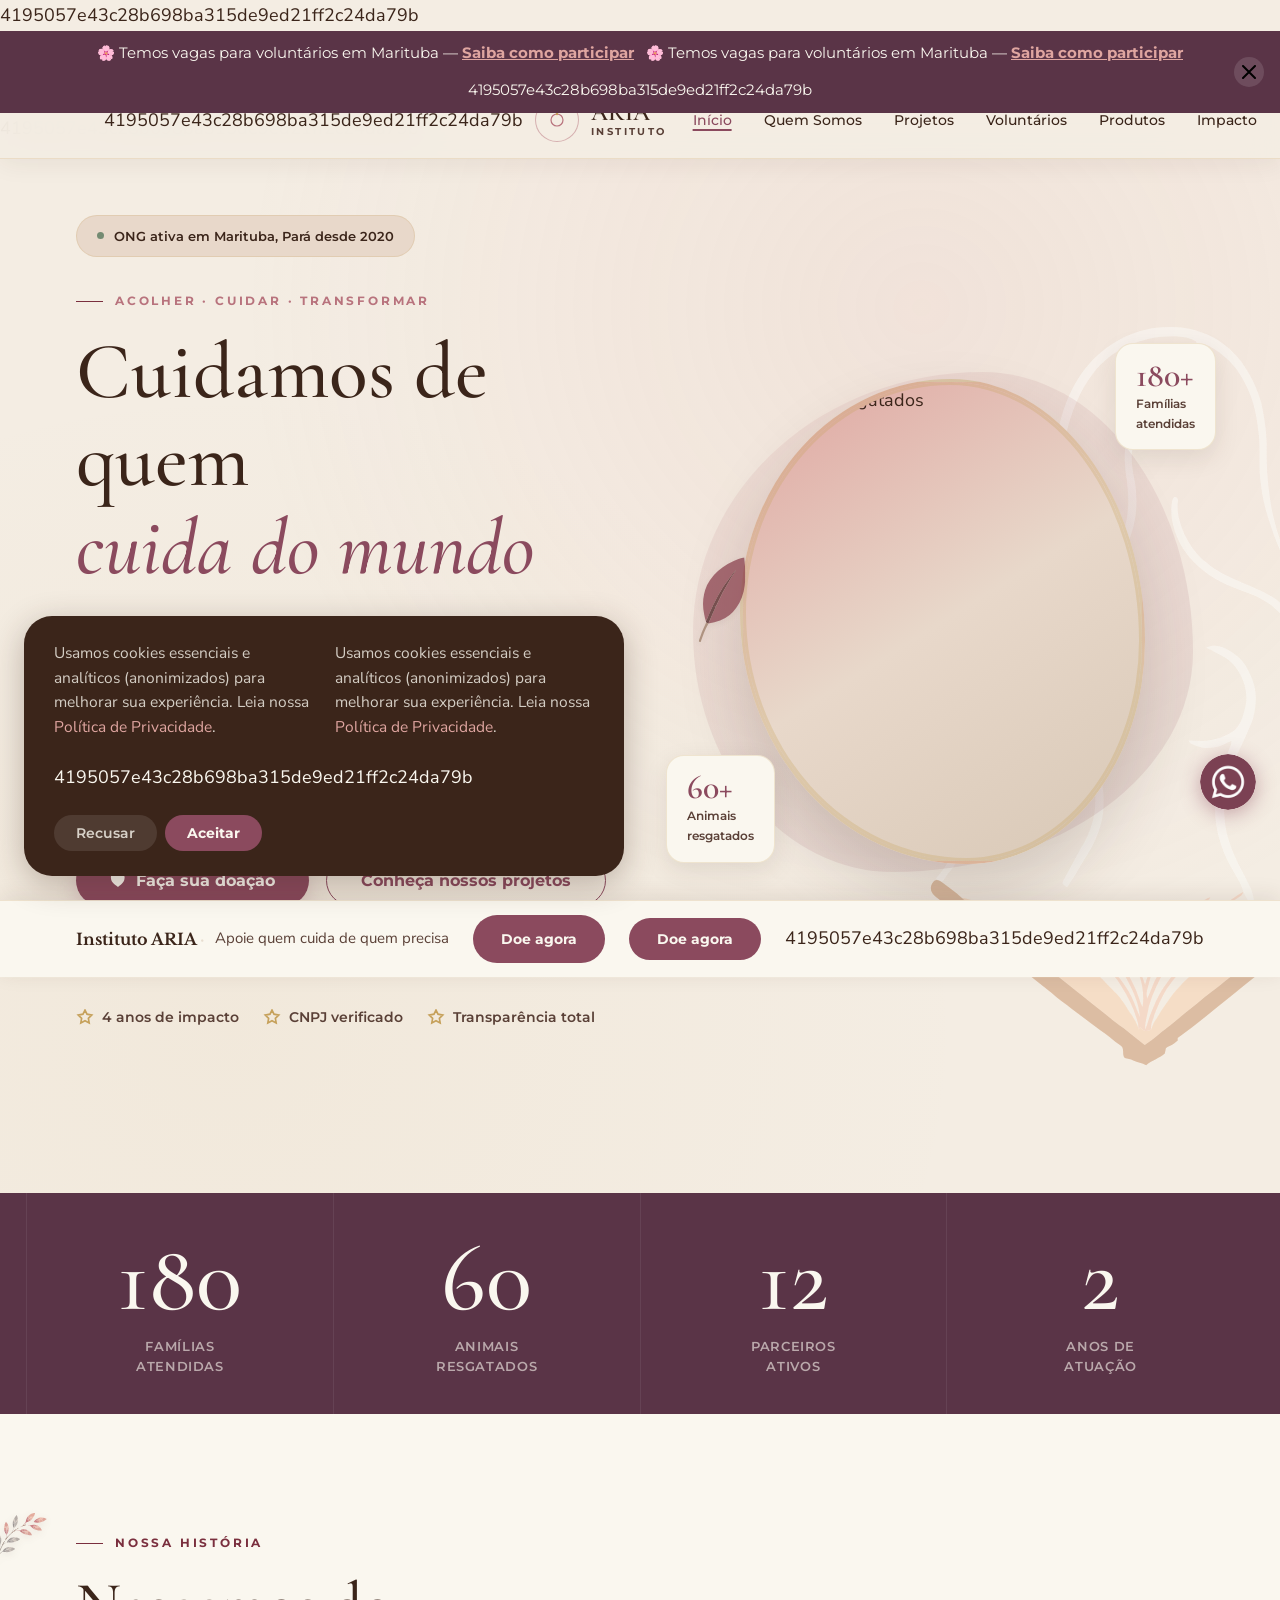
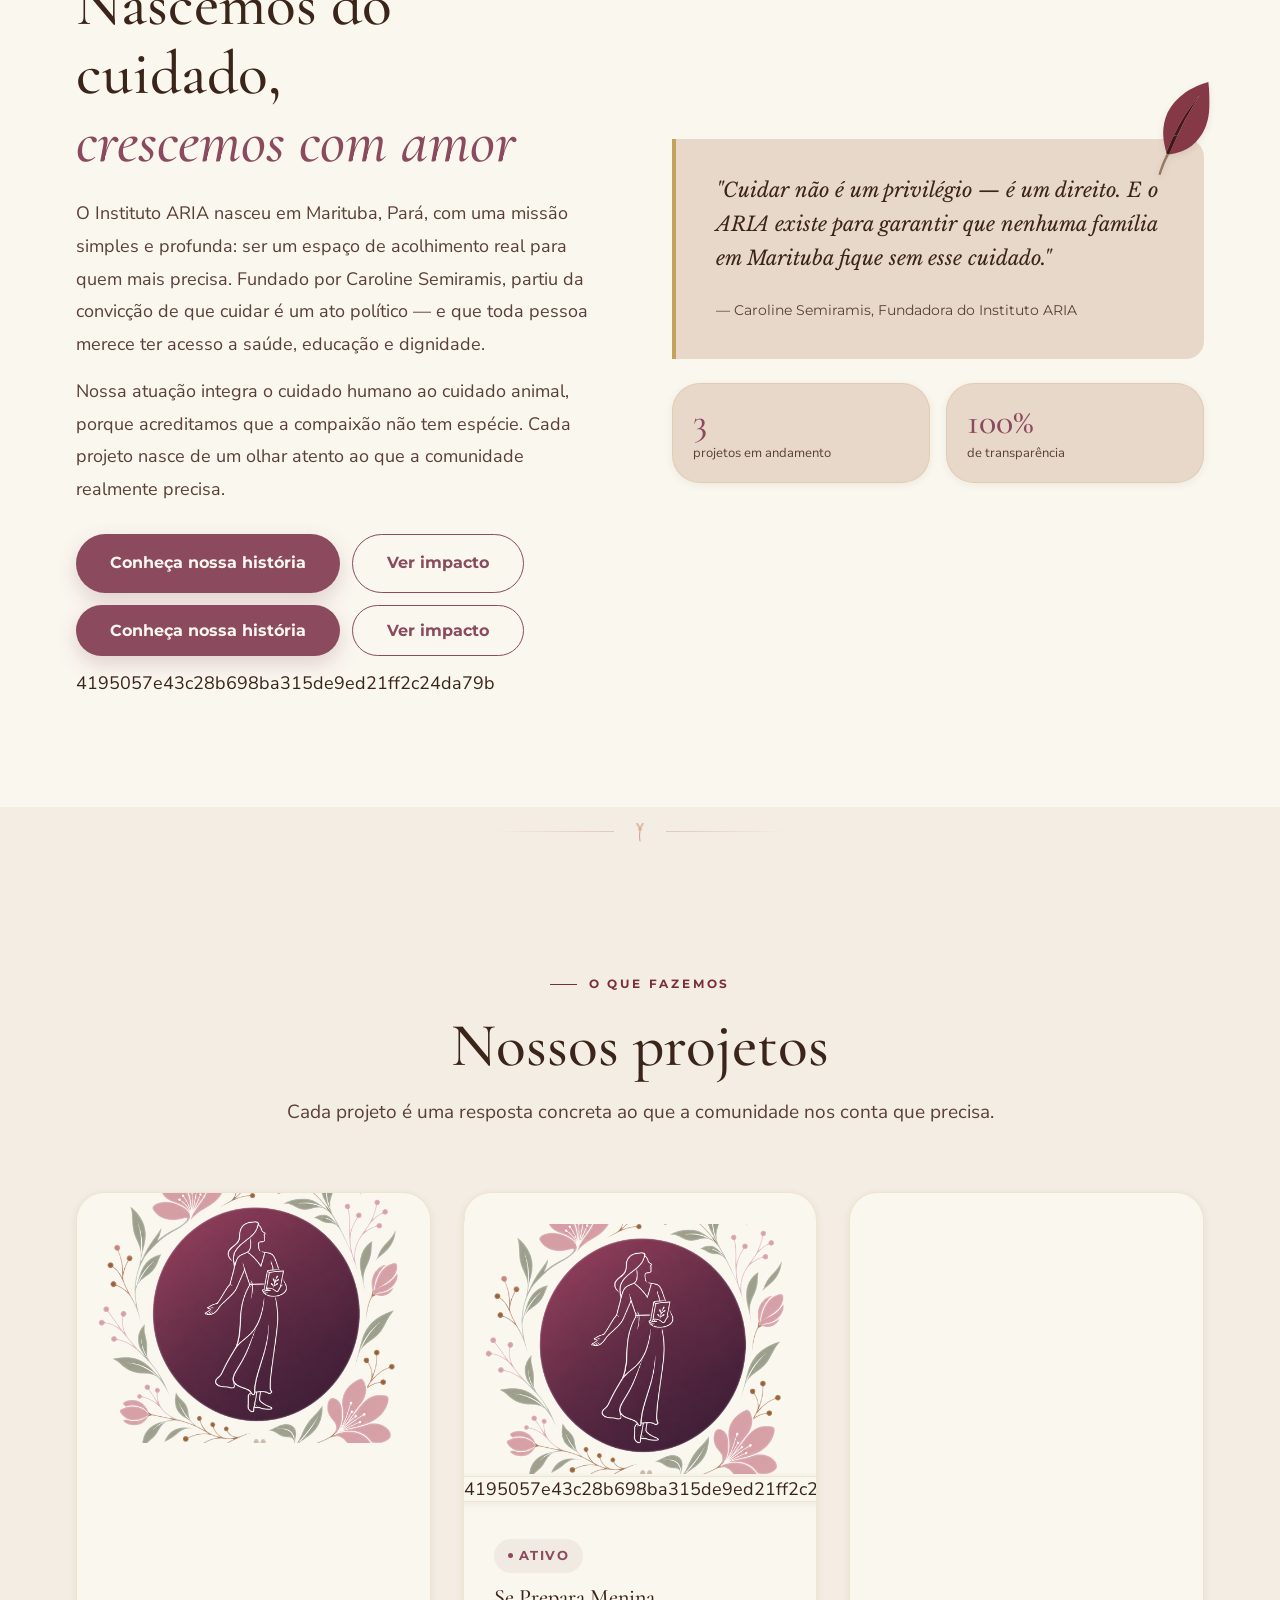
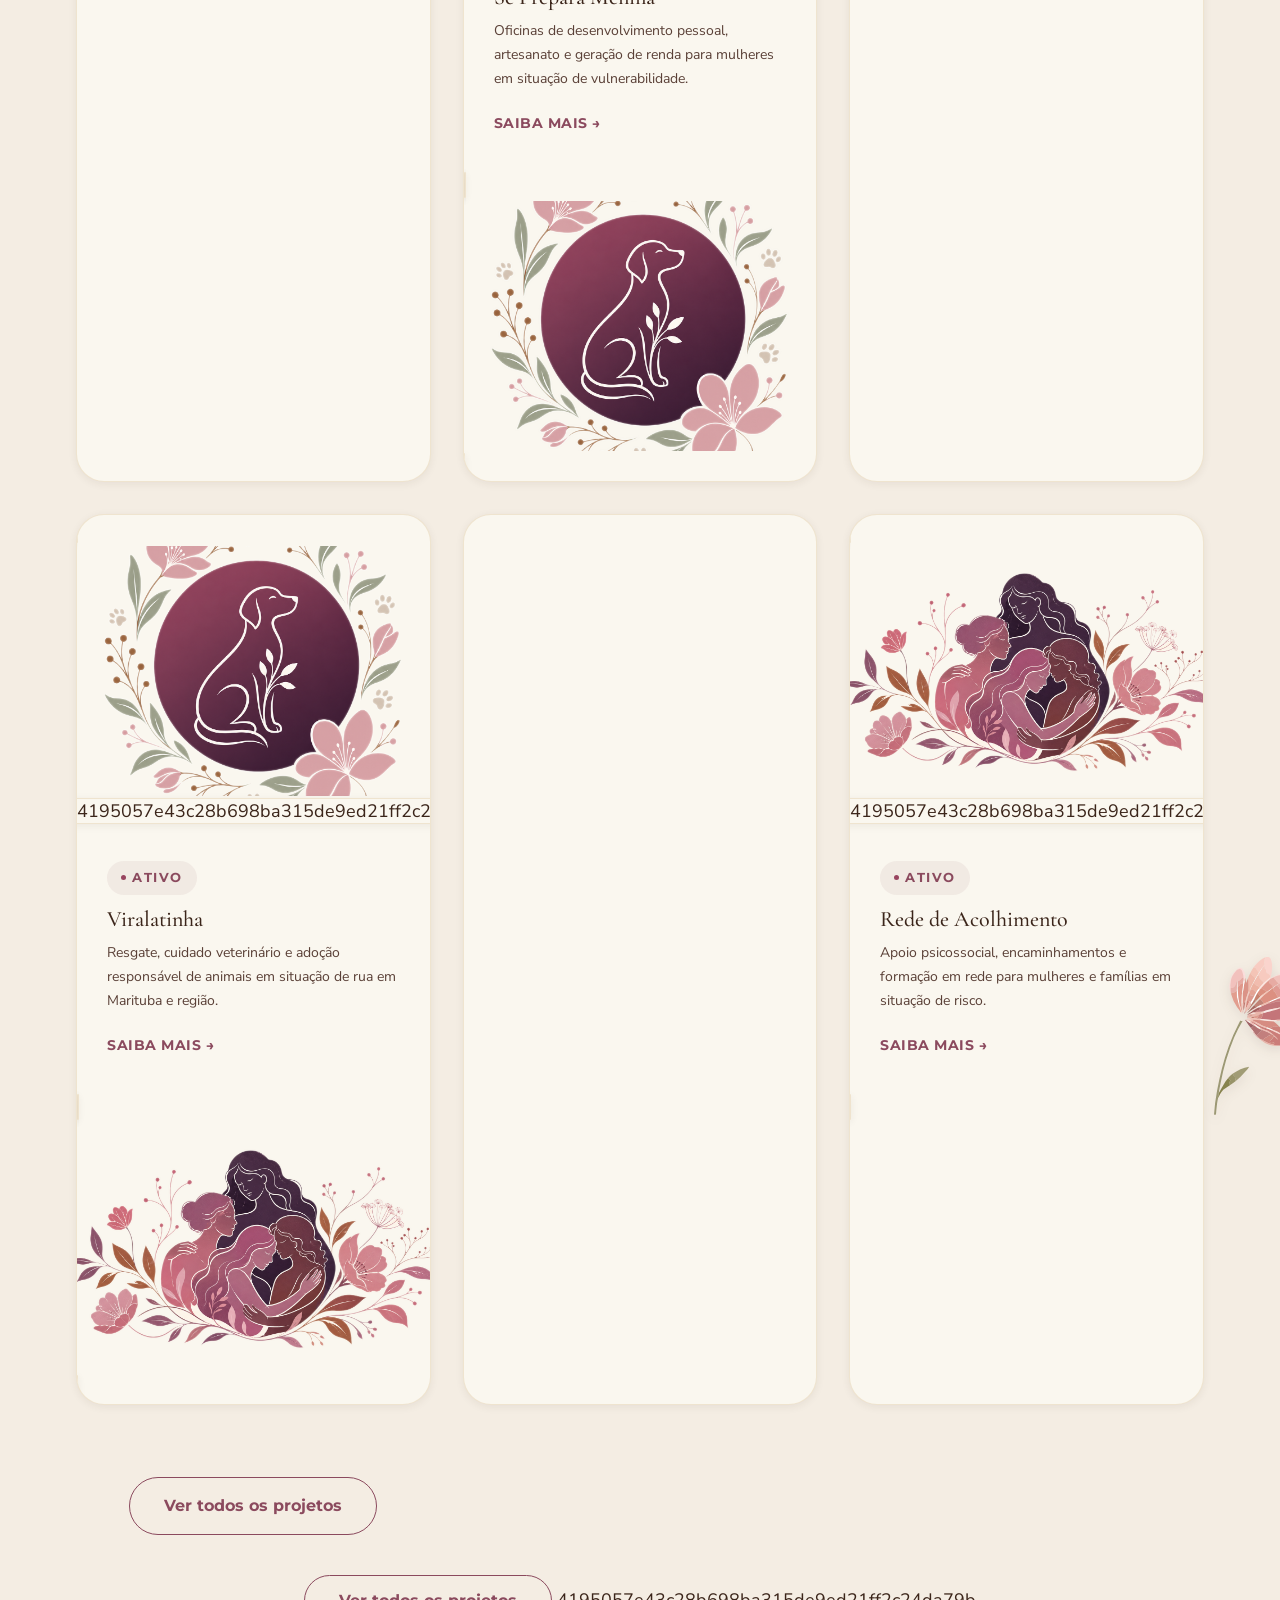
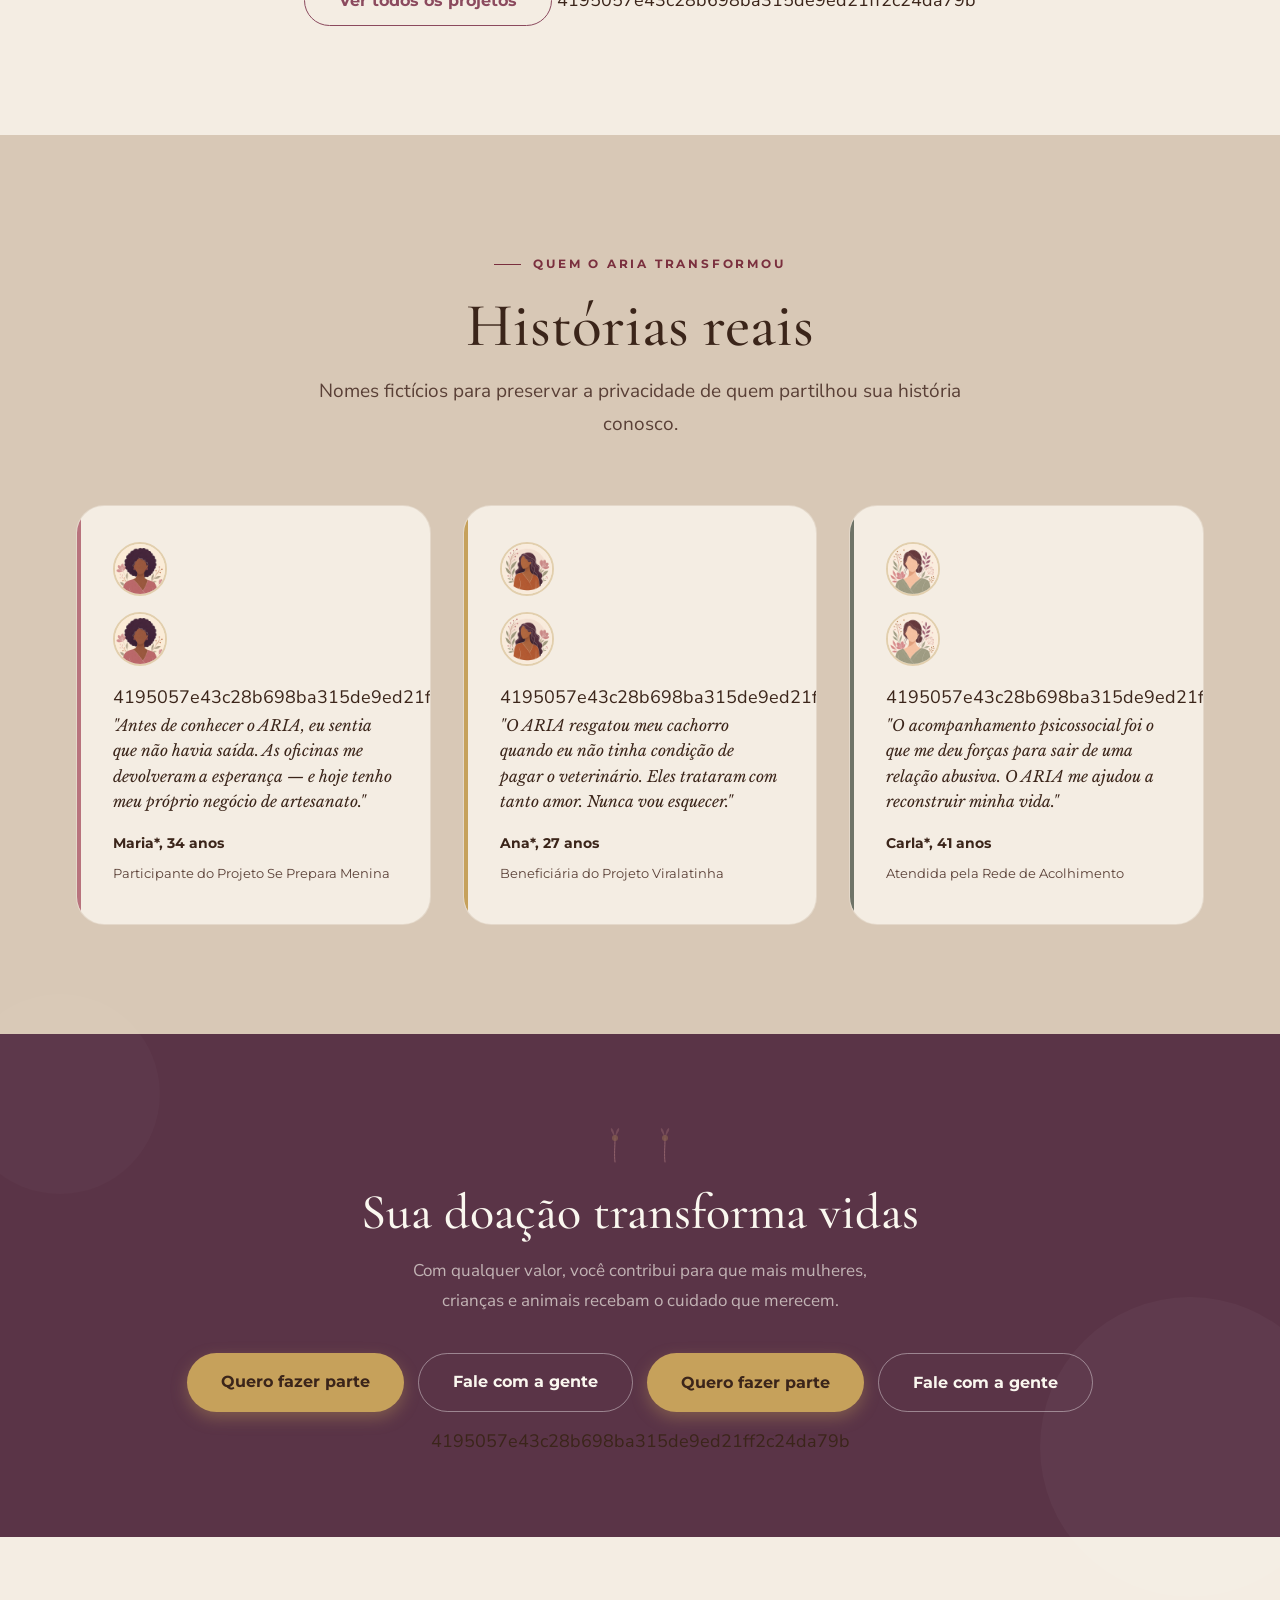
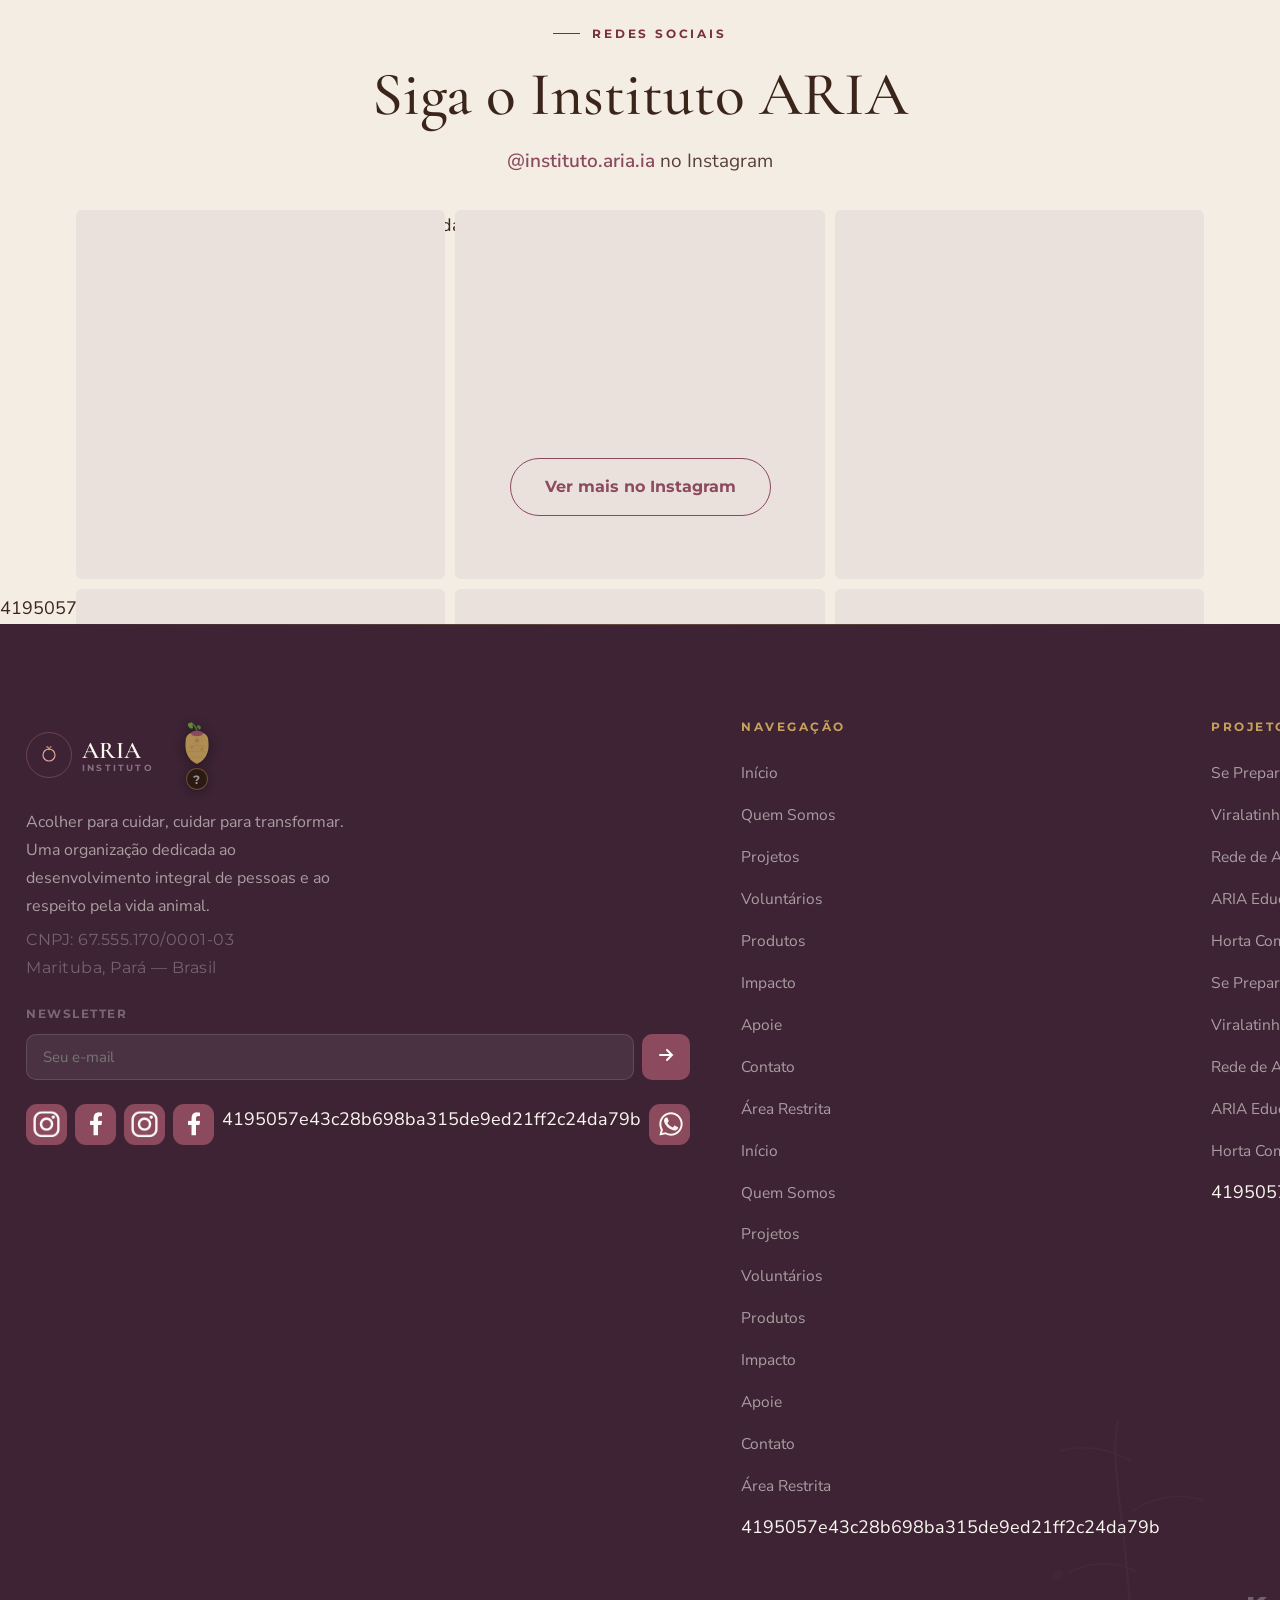
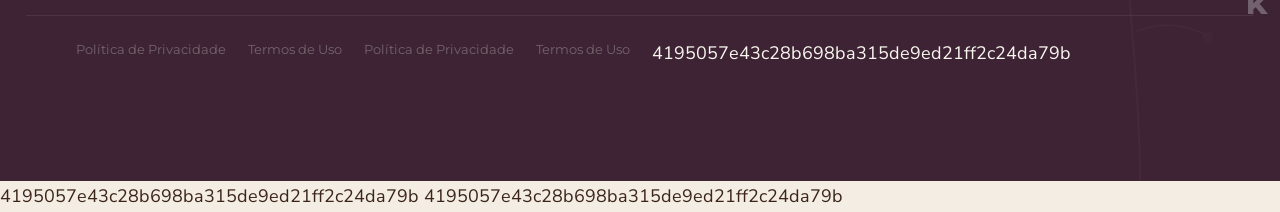
==== commit 81d20b34: "Resolve conflito de merge do index.html" ====
--- a/index.html
+++ b/index.html
@@ -10,11 +10,2250 @@
 <link rel="preconnect" href="https://fonts.gstatic.com" crossorigin>
 <link rel="preload" href="https://fonts.googleapis.com/css2?family=Cormorant+Garamond:ital,wght@0,300;0,400;0,500;0,600;1,300;1,400;1,500&family=Libre+Baskerville:ital,wght@0,400;0,700;1,400&family=Nunito+Sans:opsz,wght@6..12,300;6..12,400;6..12,500;6..12,600;6..12,700&family=Montserrat:wght@400;500;600;700&display=swap" as="style" onload="this.onload=null;this.rel='stylesheet'">
 <noscript><link rel="stylesheet" href="https://fonts.googleapis.com/css2?family=Cormorant+Garamond:ital,wght@0,300;0,400;0,500;0,600;1,300;1,400;1,500&family=Libre+Baskerville:ital,wght@0,400;0,700;1,400&family=Nunito+Sans:opsz,wght@6..12,300;6..12,400;6..12,500;6..12,600;6..12,700&family=Montserrat:wght@400;500;600;700&display=swap"></noscript>
+
 <link rel="stylesheet" href="css/main.css">
 <link rel="stylesheet" href="css/head2.css">
 <link rel="stylesheet" href="css/vine.css">
 </head>
 <body data-page="home">
+
+<style>
+/* ═══════════════════════════════════════════════════════
+   INSTITUTO ARIA — V3 REDESIGN
+   Design System: Botanical · Orgânico · Institucional
+   Kupim Digital · 2026
+═══════════════════════════════════════════════════════ */
+
+/* ─── 1. VARIÁVEIS ─── */
+:root {
+  /* Paleta principal — derivada da logo */
+  --aria-rose:        #B8737D;
+  --aria-plum:        #5A3447;
+  --aria-bg:          #D8C8B6;
+  --aria-cream:       #F4EDE3;
+  --aria-blush:       #DFA5A0;
+  --aria-brown:       #3B251A;
+  --aria-wine:        #8B4A5E;
+  --aria-gold:        #C6A15B;
+  --aria-card:        #E8D8CA;
+  --aria-sage:        #6F7468;
+  --aria-ivory:       #FAF7EF;
+  /* Variantes vívidas — interativos */
+  --aria-rose-vivid:  #C76F85;
+  --aria-wine-vivid:  #98445F;
+  --aria-blush-vivid: #E7A0A8;
+  --aria-plum-vivid:  #67334E;
+  --aria-gold-vivid:  #D2A84F;
+  --aria-gold-text:   #7A5514; /* âmbar escuro — texto sobre fundo claro */
+  --aria-sage-vivid:  #748B72;
+  /* Derivados */
+  --aria-plum-d:      #3D2334;
+  --aria-text:        #3B251A;
+  --aria-muted:       #5A4037; /* escurecido para contraste 5.5:1 em fundos claros */
+  --aria-rose-text:   #7A2F3E; /* rosa escuro — texto em fundos claros */
+  --aria-sage-text:   #3D4A3A; /* sage escuro — texto em fundos claros */
+  --aria-border:      rgba(216,200,182,.55);
+  --aria-border-gold: rgba(198,161,91,.22);
+  /* Sombras quentes */
+  --shadow-sm:  0 2px 8px rgba(59,37,26,.07);
+  --shadow-md:  0 8px 24px rgba(59,37,26,.10);
+  --shadow-lg:  0 20px 48px rgba(59,37,26,.14);
+  --shadow-xl:  0 32px 64px rgba(59,37,26,.18);
+  /* Raios */
+  --r-sm:  10px;
+  --r-md:  18px;
+  --r-lg:  28px;
+  --r-xl:  40px;
+  --r-pill: 999px;
+  --hero-content-lift: 70px;
+  /* Transições */
+  --t: 240ms ease;
+}
+
+/* ─── 2. RESET ─── */
+*, *::before, *::after { box-sizing: border-box; margin: 0; padding: 0; }
+script, noscript { display: none !important; visibility: hidden !important; height: 0 !important; overflow: hidden !important; }
+html { font-size: 16px; overflow-x: clip; background: var(--aria-plum-d); } /* clip no html: propaga ao viewport sem criar BFC nem travar scroll vertical */
+body {
+  font-family: 'Nunito Sans', system-ui, sans-serif;
+  background: var(--aria-cream);
+  color: var(--aria-text);
+  line-height: 1.72;
+  position: relative;
+  max-width: 100vw;
+  overflow-x: clip; /* clip: corta overflow horizontal sem criar BFC — não interfere no scroll vertical */
+}
+img { display: block; max-width: 100%; }
+a { text-decoration: none; color: inherit; }
+button { font-family: inherit; cursor: pointer; border: none; background: none; touch-action: manipulation; }
+input, textarea, select { font-family: inherit; font-size: 15px; }
+ul { list-style: none; }
+
+/* ─── 3. TIPOGRAFIA ─── */
+h1, h2, h3 {
+  font-family: 'Cormorant Garamond', Georgia, serif;
+  font-weight: 500;
+  line-height: 1.12;
+  color: var(--aria-brown);
+  text-wrap: balance;
+}
+h4, h5 {
+  font-family: 'Libre Baskerville', Georgia, serif;
+  font-weight: 700;
+  line-height: 1.3;
+  color: var(--aria-brown);
+}
+h1 { font-size: clamp(38px, 5.5vw, 68px); }
+h2 { font-size: clamp(30px, 4vw, 52px); }
+h3 { font-size: clamp(22px, 2.8vw, 36px); }
+h4 { font-size: clamp(16px, 1.8vw, 22px); }
+
+.eyebrow {
+  display: inline-flex;
+  align-items: center;
+  gap: 10px;
+  font-family: 'Montserrat', sans-serif;
+  font-size: 10.5px;
+  font-weight: 700;
+  letter-spacing: 2.5px;
+  text-transform: uppercase;
+  color: var(--aria-rose-text);
+  margin-bottom: 14px;
+}
+.eyebrow::before {
+  content: '';
+  display: inline-block;
+  width: 22px;
+  height: 1px;
+  background: var(--aria-rose-text);
+  flex-shrink: 0;
+}
+
+/* ─── 4. LAYOUT ─── */
+.container      { max-width: 1120px; margin: 0 auto; padding: 0 32px; }
+.container-wide { max-width: 1360px; margin: 0 auto; padding: 0 32px; }
+.section    { padding: 96px 0; }
+.section-sm { padding: 64px 0; }
+
+.grid-2 { display: grid; grid-template-columns: 1fr 1fr; gap: 64px; align-items: center; }
+.grid-3 { display: grid; grid-template-columns: repeat(3,1fr); gap: 28px; }
+.grid-4 { display: grid; grid-template-columns: repeat(4,1fr); gap: 24px; }
+
+.section-header { text-align: center; max-width: 620px; margin: 0 auto 56px; }
+.section-header p { color: var(--aria-muted); font-size: 16px; margin-top: 12px; line-height: 1.75; }
+
+/* ─── 5. SISTEMA DE PÁGINAS ─── */
+.page { display: none; }
+.page.active { display: block; }
+
+/* ─── 6. ANIMAÇÕES BOTÂNICAS ─── */
+@keyframes aria-soft-sway {
+  0%,100% { transform: rotate(-1.5deg) translateX(-1.5px); }
+  50%      { transform: rotate(1.5deg)  translateX(1.5px); }
+}
+@keyframes aria-soft-sway-slow {
+  0%,100% { transform: rotate(-1deg) translateX(-1px); }
+  50%      { transform: rotate(1deg)  translateX(1px); }
+}
+@keyframes pulse-dot { 0%,100%{opacity:1;transform:scale(1);}50%{opacity:.5;transform:scale(.9);} }
+@keyframes fadeInUp  { from{opacity:0;transform:translateY(20px);}to{opacity:1;transform:translateY(0);} }
+
+.aria-sway     { transform-origin: bottom center; animation: aria-soft-sway 6s ease-in-out infinite; }
+.aria-sway-alt { transform-origin: bottom center; animation: aria-soft-sway 7.5s ease-in-out infinite; animation-delay: -2.5s; }
+.aria-sway-slow{ transform-origin: bottom center; animation: aria-soft-sway-slow 8.5s ease-in-out infinite; }
+
+@media (prefers-reduced-motion: reduce) {
+  .aria-sway, .aria-sway-alt, .aria-sway-slow { animation: none; }
+}
+
+/* Fade-up ao scroll */
+.fade-up {
+  opacity: 0;
+  transform: translateY(26px);
+  transition: opacity 620ms ease, transform 620ms ease;
+}
+.fade-up.visible { opacity: 1; transform: translateY(0); }
+.fade-up.delay-1.visible { transition-delay: 100ms; }
+.fade-up.delay-2.visible { transition-delay: 200ms; }
+.fade-up.delay-3.visible { transition-delay: 300ms; }
+@media (prefers-reduced-motion: reduce) {
+  .fade-up { opacity:1; transform:none; transition:none; }
+}
+
+/* ─── 7. BARRA DE ANÚNCIO ─── */
+#announce-bar {
+  background: var(--aria-plum);
+  color: var(--aria-ivory);
+  font-family: 'Montserrat', sans-serif;
+  font-size: 13px;
+  padding: 10px 20px;
+  display: flex;
+  align-items: center;
+  justify-content: center;
+  gap: 12px;
+  flex-wrap: wrap;
+  position: relative;
+  z-index: 95;
+  overflow: hidden;
+}
+#announce-bar a { color: var(--aria-blush); font-weight:700; cursor:pointer; text-decoration:underline; white-space:nowrap; }
+.ann-close {
+  position:absolute; right:14px; top:50%; transform:translateY(-50%);
+  width:26px;height:26px;border-radius:50%;background:rgba(255,255,255,.12);
+  display:flex;align-items:center;justify-content:center;
+  transition:background var(--t);
+}
+.ann-close:hover { background:rgba(255,255,255,.22); }
+
+/* ─── 8. NAVBAR STICKY ─── */
+#sticky-nav {
+  position: fixed;
+  top:0;left:0;right:0;
+  z-index: 90;
+  background: rgba(244,237,227,.93);
+  backdrop-filter: blur(18px);
+  -webkit-backdrop-filter: blur(18px);
+  border-bottom: 1px solid var(--aria-border-gold);
+  transform: translateY(-110%);
+  transition: transform 360ms ease, box-shadow 360ms ease;
+}
+#sticky-nav.visible {
+  transform: translateY(0);
+  box-shadow: 0 4px 24px rgba(59,37,26,.07);
+}
+.nav-inner {
+  max-width:1120px;margin:0 auto;padding:0 32px;
+  height:66px;display:flex;align-items:center;gap:36px;
+}
+.nav-logo { display:flex;align-items:center;gap:10px;cursor:pointer;flex-shrink:0; }
+.nav-logo-icon {
+  width:38px;height:38px;border-radius:50%;
+  border:1.5px solid rgba(184,115,125,.5);
+  display:flex;align-items:center;justify-content:center;
+  background:var(--aria-cream);
+}
+.nav-logo-text { font-family:'Cormorant Garamond',serif;font-size:20px;font-weight:600;color:var(--aria-brown);line-height:1; }
+.nav-logo-text small {
+  display:block;font-family:'Montserrat',sans-serif;font-size:8.5px;
+  font-weight:700;letter-spacing:2.2px;text-transform:uppercase;
+  color:var(--aria-muted);line-height:1.4;
+}
+.nav-links { display:flex;align-items:center;gap:4px;margin-left:auto; }
+.nav-link {
+  font-family:'Montserrat',sans-serif;font-size:13px;font-weight:500;
+  color:var(--aria-brown);padding:8px 14px;border-radius:var(--r-pill);
+  cursor:pointer;transition:color var(--t),background var(--t);
+  white-space:nowrap;
+}
+.nav-link:hover { background:var(--aria-card);color:var(--aria-wine); }
+.nav-link.active-link {
+  color:var(--aria-wine);
+  text-decoration:underline;
+  text-underline-offset:4px;
+  text-decoration-thickness:1.5px;
+}
+.nav-cta {
+  margin-left:6px;
+  background:var(--aria-wine);color:var(--aria-ivory)!important;
+  padding:10px 20px;border-radius:var(--r-pill);
+  font-family:'Montserrat',sans-serif;font-size:13px;font-weight:700;
+  cursor:pointer;border:none;
+  box-shadow:0 4px 12px rgba(139,74,94,.25);
+  transition:background var(--t),transform var(--t),box-shadow var(--t);
+  white-space:nowrap;
+}
+.nav-cta:hover { background:var(--aria-plum);transform:translateY(-1px);box-shadow:0 6px 18px rgba(90,52,71,.3); }
+.hamburger {
+  display:none;width:40px;height:40px;border-radius:10px;
+  align-items:center;justify-content:center;
+  background:var(--aria-card);margin-left:auto;
+  transition:background var(--t);
+}
+.hamburger:hover { background:var(--aria-bg); }
+
+/* ─── 9. MOBILE OVERLAY ─── */
+#mobile-overlay {
+  position:fixed;inset:0;z-index:100;
+  background:var(--aria-plum-d);
+  display:flex;flex-direction:column;align-items:center;justify-content:center;
+  padding:48px 32px;
+  opacity:0;pointer-events:none;
+  transition:opacity 300ms ease;
+}
+#mobile-overlay.open { opacity:1;pointer-events:all; }
+.overlay-close {
+  position:absolute;top:22px;right:22px;
+  width:44px;height:44px;border-radius:50%;
+  background:rgba(255,255,255,.1);
+  display:flex;align-items:center;justify-content:center;
+  transition:background var(--t);
+}
+.overlay-close:hover { background:rgba(255,255,255,.2); }
+.overlay-nav { display:flex;flex-direction:column;align-items:center;gap:6px;width:100%;margin-bottom:28px; }
+.overlay-nav a {
+  font-family:'Cormorant Garamond',serif;
+  font-size:34px;font-weight:400;
+  color:var(--aria-ivory);text-align:center;
+  padding:8px 24px;border-radius:8px;cursor:pointer;
+  transition:color var(--t);line-height:1.2;
+}
+.overlay-nav a:hover { color:var(--aria-blush); }
+.overlay-cta { margin-top:4px; }
+.overlay-contact {
+  margin-top:20px;
+  font-family:'Montserrat',sans-serif;font-size:13px;
+  color:rgba(255,255,255,.45);
+}
+.overlay-contact a { color:var(--aria-blush); }
+
+/* ─── 10. HERO ─── */
+.hero-section {
+  min-height:100vh;
+  background:var(--aria-cream);
+  background-image:
+    radial-gradient(ellipse at 72% 18%, rgba(223,165,160,.14) 0%, transparent 52%),
+    radial-gradient(ellipse at 18% 85%, rgba(198,161,91,.06) 0%, transparent 50%);
+  display:flex;flex-direction:column;
+  position:relative;overflow:visible;
+  isolation:isolate;
+}
+.hero-bg-logo {
+  position:absolute;
+  width:96vw;
+  height:auto;
+  top:0px;
+  right:-38.4vw;
+  opacity:.30;
+  pointer-events:none;
+  user-select:none;
+  z-index:0;
+}
+/* Hero nav (inside hero section) */
+.hero-nav {
+  position:absolute;top:0;left:0;right:0;z-index:10;
+  padding:26px 48px;display:flex;align-items:center;gap:36px;
+}
+.hero-wordmark { display:flex;align-items:center;gap:12px;cursor:pointer;flex-shrink:0; }
+.hero-wm-icon {
+  width:44px;height:44px;border-radius:50%;
+  border:1.5px solid rgba(184,115,125,.45);
+  background:rgba(244,237,227,.55);
+  display:flex;align-items:center;justify-content:center;
+}
+.hero-wm-text { font-family:'Cormorant Garamond',serif;font-size:22px;font-weight:600;color:var(--aria-brown);line-height:1; }
+.hero-wm-text small {
+  display:block;font-family:'Montserrat',sans-serif;
+  font-size:8.5px;font-weight:700;letter-spacing:2.2px;text-transform:uppercase;
+  color:var(--aria-muted);line-height:1.5;
+}
+.hero-nav-links { display:flex;gap:4px;margin-left:auto;align-items:center; }
+.hero-nav-links a {
+  font-family:'Montserrat',sans-serif;font-size:13px;font-weight:500;
+  color:var(--aria-brown);padding:8px 14px;border-radius:var(--r-pill);
+  cursor:pointer;transition:color var(--t),background var(--t);
+}
+.hero-nav-links a:hover { color:var(--aria-wine);background:rgba(139,74,94,.07); }
+.hero-hamburger {
+  display:none;width:40px;height:40px;border-radius:10px;
+  align-items:center;justify-content:center;background:var(--aria-card);
+  margin-left:auto;border:none;
+}
+/* Hero content grid */
+.hero-body {
+  flex:1;display:flex;align-items:center;
+  padding:60px 0 80px;
+}
+.hero-grid {
+  display:grid;grid-template-columns:1fr 1fr;
+  gap:56px;align-items:center;position:relative;z-index:2;
+}
+.hero-text .eyebrow { color:var(--aria-rose); margin-bottom:16px; }
+.hero-h1 {
+  font-size:clamp(38px,5vw,66px);font-weight:500;
+  color:var(--aria-brown);line-height:1.1;margin-bottom:22px;
+}
+.hero-h1 em { color:var(--aria-wine);font-style:italic; }
+.hero-sub {
+  font-size:clamp(17.25px,1.955vw,20.7px);color:var(--aria-muted);
+  line-height:1.8;margin-bottom:36px;max-width:460px;
+}
+.hero-cycle-word {
+  display:inline;color:var(--aria-rose-vivid);
+  font-style:italic;transition:opacity 280ms ease;
+}
+.hero-cycle-word.fading { opacity:0; }
+.hero-ctas { display:flex;gap:14px;flex-wrap:wrap;margin-bottom:44px; }
+.hero-trust { display:flex;align-items:center;gap:20px;flex-wrap:wrap; }
+.hero-trust-item {
+  display:flex;align-items:center;gap:6px;
+  font-family:'Montserrat',sans-serif;font-size:11.5px;
+  color:var(--aria-muted);font-weight:600;
+}
+.hero-trust-item svg { width:15px;height:15px;stroke:var(--aria-gold);fill:none;stroke-width:1.5;flex-shrink:0; }
+/* Hero visual (right column) */
+.hero-visual {
+  position:relative;display:flex;align-items:center;
+  justify-content:center;height:520px;
+}
+.hero-orb {
+  position:absolute;
+  width:440px;height:440px;
+  border-radius:58% 42% 60% 40% / 52% 56% 44% 48%;
+  background:radial-gradient(ellipse at 38% 35%, var(--aria-blush), var(--aria-wine));
+  opacity:.13;
+  top:50%;left:50%;transform:translate(-50%,-50%);
+  pointer-events:none;
+}
+.hero-img-wrap {
+  position:relative;width:360px;height:430px;z-index:2;
+}
+.hero-img-wrap img {
+  width:100%;height:100%;object-fit:cover;
+  border-radius:52% 48% 44% 56% / 48% 54% 46% 52%;
+  border:3px solid rgba(198,161,91,.28);
+  box-shadow:var(--shadow-xl);
+}
+.hero-img-placeholder {
+  width:100%;height:100%;
+  border-radius:52% 48% 44% 56% / 48% 54% 46% 52%;
+  background:linear-gradient(148deg, var(--aria-blush), var(--aria-card), var(--aria-bg));
+  border:3px solid rgba(198,161,91,.28);
+  display:flex;align-items:center;justify-content:center;
+  box-shadow:var(--shadow-xl);
+}
+
+/* Hero carousel */
+.hero-carousel {
+  position:relative;width:100%;height:100%;overflow:hidden;border-radius:inherit;
+}
+.hero-slide {
+  position:absolute;inset:0;opacity:0;
+  transition:opacity 1s ease;
+}
+.hero-slide.active { opacity:1; }
+.hero-slide img { width:100%;height:100%;object-fit:cover;display:block; }
+/* Floating badges on hero visual */
+.hero-badge {
+  position:absolute;background:var(--aria-ivory);
+  border-radius:var(--r-md);padding:12px 16px;
+  box-shadow:var(--shadow-md);border:1px solid var(--aria-border-gold);z-index:5;
+}
+.hero-badge-num {
+  font-family:'Cormorant Garamond',serif;font-size:28px;
+  font-weight:600;color:var(--aria-wine);line-height:1;
+}
+.hero-badge-label {
+  font-family:'Montserrat',sans-serif;font-size:10px;
+  color:var(--aria-muted);font-weight:600;margin-top:2px;
+}
+/* Botanical positions in hero visual */
+.hero-branch-tl { position:absolute;top:20px;left:-18px;z-index:3;opacity:.7; }
+.hero-branch-br { position:absolute;bottom:30px;right:-28px;z-index:3;opacity:.65; }
+.hero-flower-tr { position:absolute;top:32px;right:24px;z-index:5;opacity:.85; }
+.hero-flower-bl { position:absolute;bottom:64px;left:-4px;z-index:5;opacity:.75; }
+.hero-badge-1   { top:20px;right:-20px; }
+.hero-badge-2   { bottom:60px;left:-20px; }
+
+/* ─── 11. DIVISOR BOTÂNICO ─── */
+.botanical-divider {
+  display:flex;align-items:center;justify-content:center;
+  gap:14px;padding:12px 0;opacity:.7;
+}
+.bot-line {
+  flex:1;height:1px;max-width:120px;
+  background:linear-gradient(to right,transparent,rgba(184,115,125,.45));
+}
+.bot-line.r { background:linear-gradient(to left,transparent,rgba(184,115,125,.45)); }
+
+/* ─── 12. BOTÕES ─── */
+.btn-primary {
+  display:inline-flex;align-items:center;gap:8px;
+  background:var(--aria-wine);color:var(--aria-ivory);
+  border-radius:var(--r-pill);padding:14px 28px;
+  font-family:'Montserrat',sans-serif;font-size:13.5px;font-weight:700;
+  cursor:pointer;border:none;
+  box-shadow:0 8px 20px rgba(139,74,94,.22);
+  transition:background var(--t),transform var(--t),box-shadow var(--t);
+  touch-action:manipulation;white-space:nowrap;
+}
+.btn-primary:hover { background:var(--aria-plum);transform:translateY(-2px);box-shadow:0 12px 28px rgba(90,52,71,.3); }
+.btn-secondary {
+  display:inline-flex;align-items:center;gap:8px;
+  background:transparent;color:var(--aria-wine);
+  border-radius:var(--r-pill);padding:13px 28px;
+  font-family:'Montserrat',sans-serif;font-size:13.5px;font-weight:700;
+  cursor:pointer;border:1.5px solid var(--aria-wine);
+  transition:background var(--t),color var(--t),transform var(--t);
+  touch-action:manipulation;white-space:nowrap;
+}
+.btn-secondary:hover { background:var(--aria-card);transform:translateY(-1px); }
+.btn-ghost {
+  display:inline-flex;align-items:center;gap:8px;
+  background:transparent;color:var(--aria-ivory);
+  border-radius:var(--r-pill);padding:13px 28px;
+  font-family:'Montserrat',sans-serif;font-size:13.5px;font-weight:700;
+  cursor:pointer;border:1.5px solid rgba(255,255,255,.4);
+  transition:background var(--t),border-color var(--t);
+  touch-action:manipulation;
+}
+.btn-ghost:hover { background:rgba(255,255,255,.1);border-color:rgba(255,255,255,.65); }
+.btn-gold {
+  display:inline-flex;align-items:center;gap:8px;
+  background:var(--aria-gold);color:var(--aria-brown);
+  border-radius:var(--r-pill);padding:14px 28px;
+  font-family:'Montserrat',sans-serif;font-size:13.5px;font-weight:700;
+  cursor:pointer;border:none;
+  box-shadow:0 6px 16px rgba(198,161,91,.35);
+  transition:background var(--t),transform var(--t);
+  touch-action:manipulation;
+}
+.btn-gold:hover { background:var(--aria-gold-vivid);transform:translateY(-2px); }
+.btn-sm { padding:10px 20px!important;font-size:12.5px!important; }
+
+/* ─── 13. CARDS ─── */
+.aria-card {
+  background:var(--aria-card);border-radius:var(--r-lg);
+  padding:32px;border:1px solid var(--aria-border-gold);
+  box-shadow:var(--shadow-sm);
+  transition:transform var(--t),box-shadow var(--t);
+  position:relative;overflow:visible;
+}
+.aria-card:hover { transform:translateY(-4px);box-shadow:var(--shadow-md); }
+.aria-card-ivory {
+  background:var(--aria-ivory);border-radius:var(--r-lg);
+  padding:32px;border:1px solid var(--aria-border);
+  box-shadow:var(--shadow-sm);
+  transition:transform var(--t),box-shadow var(--t);
+}
+.aria-card-ivory:hover { transform:translateY(-4px);box-shadow:var(--shadow-md); }
+/* Project cards */
+.project-card {
+  background:var(--aria-ivory);border-radius:var(--r-lg);overflow:hidden;
+  border:1px solid var(--aria-border-gold);box-shadow:var(--shadow-sm);
+  cursor:pointer;transition:transform var(--t),box-shadow var(--t);
+}
+.project-card:hover { transform:translateY(-6px);box-shadow:var(--shadow-lg); }
+.project-card-img { width:100%;height:210px;object-fit:cover; }
+.project-card-img-ph {
+  width:100%;height:210px;
+  display:flex;align-items:center;justify-content:center;
+}
+.project-card-body { padding:26px 24px; }
+.project-status {
+  display:inline-flex;align-items:center;gap:6px;
+  background:rgba(139,74,94,.08);color:var(--aria-wine);
+  border-radius:var(--r-pill);padding:4px 12px;
+  font-family:'Montserrat',sans-serif;font-size:10px;font-weight:700;
+  letter-spacing:1.5px;text-transform:uppercase;margin-bottom:12px;
+}
+.status-dot { width:5px;height:5px;border-radius:50%;background:var(--aria-wine-vivid);animation:pulse-dot 2s infinite; }
+.project-card h3 { font-size:22px;margin-bottom:10px; }
+.project-card p { color:var(--aria-muted);font-size:14px;line-height:1.7;margin-bottom:16px; }
+.project-card-link {
+  display:inline-flex;align-items:center;gap:6px;
+  font-family:'Montserrat',sans-serif;font-size:11.5px;font-weight:700;
+  color:var(--aria-wine);letter-spacing:.5px;text-transform:uppercase;
+  transition:gap var(--t);
+}
+.project-card:hover .project-card-link { gap:10px; }
+/* Story cards */
+.story-card {
+  background:var(--aria-cream);border-radius:var(--r-lg);padding:30px;
+  border:1px solid var(--aria-border);position:relative;overflow:hidden;
+  transition:transform var(--t),box-shadow var(--t);
+}
+.story-card:hover { transform:translateY(-3px);box-shadow:var(--shadow-md); }
+.story-accent {
+  position:absolute;top:0;left:0;width:4px;height:100%;border-radius:2px 0 0 2px;
+}
+.story-avatar-ph {
+  width:54px;height:54px;border-radius:50%;margin-bottom:16px;
+  background:var(--aria-card);border:2px solid var(--aria-border-gold);
+  display:flex;align-items:center;justify-content:center;
+}
+.story-quote {
+  font-family:'Libre Baskerville',Georgia,serif;
+  font-size:15.5px;font-style:italic;color:var(--aria-brown);
+  line-height:1.65;margin-bottom:16px;
+}
+.story-name { font-family:'Montserrat',sans-serif;font-size:12px;font-weight:700;display:block;margin-bottom:2px; }
+.story-role { font-family:'Montserrat',sans-serif;font-size:11px;color:var(--aria-muted); }
+/* Team cards */
+.team-card {
+  background:var(--aria-ivory);border-radius:var(--r-md);
+  padding:26px 20px;text-align:center;
+  border:1px solid var(--aria-border-gold);
+  transition:transform var(--t),box-shadow var(--t);
+}
+.team-card:hover { transform:translateY(-4px);box-shadow:var(--shadow-md); }
+.team-photo-wrap {
+  width:78px;height:78px;border-radius:50%;
+  background:var(--aria-card);margin:0 auto 14px;
+  border:2px solid var(--aria-border-gold);
+  display:flex;align-items:center;justify-content:center;overflow:hidden;
+}
+.team-name { font-family:'Libre Baskerville',serif;font-size:15.5px;font-weight:700;color:var(--aria-brown);margin-bottom:4px; }
+.team-role { font-family:'Montserrat',sans-serif;font-size:10.5px;font-weight:700;color:var(--aria-rose-text);text-transform:uppercase;letter-spacing:1px; }
+.team-groups { display:grid;gap:34px; }
+.team-group {
+  background:rgba(255,255,255,.4);border:1px solid var(--aria-border);
+  border-radius:var(--r-lg);padding:28px;
+}
+.team-group-heading {
+  display:flex;align-items:center;gap:12px;margin-bottom:22px;
+  padding-bottom:14px;border-bottom:1px solid var(--aria-border-gold);
+}
+.team-group-number {
+  width:32px;height:32px;border-radius:50%;flex:0 0 32px;
+  display:flex;align-items:center;justify-content:center;
+  background:var(--aria-wine);color:#fff;
+  font-family:'Montserrat',sans-serif;font-size:12px;font-weight:700;
+}
+.team-group-title { font-size:24px;margin:0; }
+.team-group-grid {
+  display:grid;grid-template-columns:repeat(auto-fit,minmax(210px,1fr));gap:20px;
+}
+.team-group-grid--founders { grid-template-columns:minmax(180px,280px); }
+.team-community-card {
+  display:flex;align-items:center;justify-content:space-between;gap:20px;flex-wrap:wrap;
+  background:var(--aria-ivory);border:1px solid var(--aria-border-gold);
+  border-radius:var(--r-md);padding:24px;
+}
+.team-community-card p {
+  color:var(--aria-muted);font-size:14px;line-height:1.7;margin:0;max-width:680px;
+}
+/* Donation tier cards */
+.tier-card {
+  border-radius:var(--r-lg);padding:36px 26px;text-align:center;
+  background:var(--aria-ivory);border:1.5px solid var(--aria-border);
+  transition:transform var(--t),box-shadow var(--t);position:relative;
+}
+.tier-card:hover { transform:translateY(-4px);box-shadow:var(--shadow-md); }
+.tier-card.featured {
+  border-color:var(--aria-wine);border-width:2px;
+  transform:translateY(-8px);box-shadow:0 16px 44px rgba(139,74,94,.2);
+}
+.tier-card.featured:hover { transform:translateY(-12px);box-shadow:0 24px 52px rgba(139,74,94,.28); }
+.tier-badge {
+  position:absolute;top:-14px;left:50%;transform:translateX(-50%);
+  background:var(--aria-wine);color:var(--aria-ivory);
+  padding:5px 18px;border-radius:var(--r-pill);
+  font-family:'Montserrat',sans-serif;font-size:10px;font-weight:700;
+  letter-spacing:1.5px;text-transform:uppercase;white-space:nowrap;
+}
+.tier-name { font-family:'Montserrat',sans-serif;font-size:10px;font-weight:700;letter-spacing:2px;text-transform:uppercase;color:var(--aria-muted);margin-bottom:16px; }
+.tier-price { font-family:'Cormorant Garamond',serif;font-size:58px;font-weight:500;color:var(--aria-brown);line-height:1;margin-bottom:12px; }
+.tier-desc { font-size:13px;color:var(--aria-muted);line-height:1.65;margin-bottom:22px; }
+
+/* ─── 14. STAT BOXES ─── */
+.stat-box { text-align:center;padding:32px 20px; }
+.stat-num {
+  font-family:'Cormorant Garamond',serif;
+  font-size:clamp(48px,7vw,80px);font-weight:500;
+  color:var(--aria-ivory);line-height:1;margin-bottom:8px;
+}
+.stat-label {
+  font-family:'Montserrat',sans-serif;font-size:11px;font-weight:600;
+  color:rgba(250,247,239,.6);letter-spacing:.5px;text-transform:uppercase;line-height:1.5;
+}
+
+/* ─── 15. FORMULÁRIOS ─── */
+.form-card {
+  background:var(--aria-ivory);border-radius:var(--r-lg);
+  padding:40px;border:1px solid var(--aria-border-gold);box-shadow:var(--shadow-sm);
+}
+.form-card h3 { font-size:28px;margin-bottom:6px; }
+.form-lead { color:var(--aria-muted);font-size:14px;margin-bottom:26px; }
+.form-row { display:grid;grid-template-columns:1fr 1fr;gap:16px; }
+.form-group { display:flex;flex-direction:column;gap:6px;margin-bottom:16px; }
+.form-group label {
+  font-family:'Montserrat',sans-serif;font-size:11px;font-weight:700;
+  color:var(--aria-brown);text-transform:uppercase;letter-spacing:.8px;
+}
+.form-group input, .form-group textarea, .form-group select {
+  background:var(--aria-cream);border:1.5px solid var(--aria-border);
+  border-radius:16px;padding:13px 18px;
+  font-size:14px;color:var(--aria-text);outline:none;
+  transition:border-color var(--t),box-shadow var(--t);
+  width:100%;-webkit-appearance:none;
+}
+.form-group input:focus, .form-group textarea:focus, .form-group select:focus {
+  border-color:var(--aria-wine);box-shadow:0 0 0 3px rgba(139,74,94,.09);
+}
+.form-group textarea { resize:vertical;min-height:110px; }
+.form-submit { width:100%;justify-content:center;margin-top:8px; }
+
+/* ─── 16. FAQ ─── */
+.faq-item {
+  background:var(--aria-ivory);border-radius:var(--r-md);
+  border:1px solid var(--aria-border);overflow:hidden;
+  transition:border-color var(--t);
+}
+.faq-btn {
+  width:100%;display:flex;align-items:center;justify-content:space-between;
+  padding:19px 24px;background:none;border:none;cursor:pointer;
+  text-align:left;font-family:'Libre Baskerville',Georgia,serif;
+  font-size:14.5px;font-weight:700;color:var(--aria-brown);gap:16px;
+  touch-action:manipulation;
+}
+.faq-icon { flex-shrink:0;transition:transform .28s ease;stroke:var(--aria-wine);fill:none; }
+.faq-answer { max-height:0;overflow:hidden;transition:max-height .3s ease;padding:0 24px; }
+.faq-answer p { color:var(--aria-muted);font-size:14px;line-height:1.78;padding-bottom:20px; }
+
+/* ─── 17. PIX / DOAÇÃO ─── */
+.donate-opt {
+  background:var(--aria-card);border-radius:var(--r-md);
+  padding:16px 20px;display:flex;align-items:center;gap:16px;
+  cursor:pointer;border:1px solid var(--aria-border-gold);
+  transition:background var(--t),box-shadow var(--t);
+}
+.donate-opt:hover { background:var(--aria-bg);box-shadow:var(--shadow-sm); }
+.donate-icon {
+  width:44px;height:44px;border-radius:13px;
+  display:flex;align-items:center;justify-content:center;flex-shrink:0;
+}
+.ic-pix{background:#e6f7f0;} .ic-vak{background:rgba(139,74,94,.1);} .ic-ted{background:#ebf1fd;}
+.donate-text { flex:1; }
+.donate-text strong { display:block;font-size:14px;color:var(--aria-brown);margin-bottom:2px; }
+.donate-text span { font-size:12px;color:var(--aria-muted); }
+.pix-detail {
+  background:var(--aria-ivory);border-radius:var(--r-md);padding:16px 20px;
+  display:flex;align-items:center;gap:12px;
+  border:1.5px solid var(--aria-border-gold);margin-top:-4px;
+}
+.pix-qr { width:38px;height:38px;flex-shrink:0; }
+.pix-info { flex:1; }
+.pix-info .pix-label { font-family:'Montserrat',sans-serif;font-size:10px;font-weight:700;text-transform:uppercase;letter-spacing:.8px;color:var(--aria-muted);margin-bottom:2px; }
+.pix-info .pix-key { font-size:13px;font-weight:700;color:var(--aria-wine);font-family:'Courier New',monospace; }
+.pix-info .pix-name { font-size:11px;color:var(--aria-muted);margin-top:2px; }
+.pix-copy {
+  flex-shrink:0;padding:8px 16px;border-radius:var(--r-pill);
+  background:var(--aria-wine);color:var(--aria-ivory);
+  font-family:'Montserrat',sans-serif;font-size:12px;font-weight:700;
+  cursor:pointer;border:none;transition:background var(--t);
+}
+.pix-copy:hover { background:var(--aria-plum); }
+
+/* ─── 18. BLOCKQUOTE ─── */
+.blockquote-card {
+  background:var(--aria-card);
+  border-left:4px solid var(--aria-gold);
+  border-radius:0 var(--r-md) var(--r-md) 0;
+  padding:28px 32px;
+}
+.blockquote-card blockquote {
+  font-family:'Libre Baskerville',serif;font-style:italic;
+  font-size:17px;color:var(--aria-brown);line-height:1.7;margin-bottom:16px;
+}
+.blockquote-card cite { font-family:'Montserrat',sans-serif;font-size:12px;color:var(--aria-muted);font-style:normal; }
+
+/* ─── 19. FOOTER ─── */
+footer {
+  background:var(--aria-plum-d);color:var(--aria-ivory);
+  padding:80px 0 0;position:relative;overflow:visible;
+}
+footer::before {
+  content:'';position:absolute;top:0;left:0;right:0;height:1px;
+  background:linear-gradient(to right,transparent,rgba(198,161,91,.3),transparent);
+}
+.footer-grid {
+  display:grid;grid-template-columns:2fr 1fr 1fr 1.5fr 1.2fr;gap:20px 24px;margin-bottom:60px;position:relative;z-index:2;
+}
+
+.footer-brand p {
+  font-size:13.5px;color:rgba(250,247,239,.58);
+  line-height:1.75;margin:18px 0 6px;max-width:270px;
+}
+.footer-cnpj { font-family:'Montserrat',sans-serif;font-size:10.5px;color:rgba(250,247,239,.3)!important;margin:4px 0 18px!important;letter-spacing:.5px; }
+.footer-wm { display:flex;align-items:center;gap:10px; }
+.footer-wm-icon {
+  width:38px;height:38px;border-radius:50%;
+  border:1.5px solid rgba(184,115,125,.4);
+  display:flex;align-items:center;justify-content:center;
+}
+.footer-wm-text { font-family:'Cormorant Garamond',serif;font-size:20px;font-weight:600;color:var(--aria-ivory);line-height:1; }
+.footer-wm-text small {
+  display:block;font-family:'Montserrat',sans-serif;font-size:8px;
+  font-weight:700;letter-spacing:2.2px;text-transform:uppercase;color:rgba(250,247,239,.38);
+}
+.footer-social { display:flex;gap:8px;margin-top:18px; }
+.social-btn {
+  width:34px;height:34px;border-radius:9px;
+  background:rgba(255,255,255,.08);
+  display:flex;align-items:center;justify-content:center;
+  transition:background var(--t),transform var(--t);
+}
+.social-btn:hover { background:rgba(255,255,255,.16);transform:translateY(-2px); }
+.social-btn svg { width:16px;height:16px;fill:var(--aria-ivory); }
+/* 
+   ICONES REDES SOCIAIS - NAO ALTERAR
+   Proporcoes definidas e aprovadas. Ajustes feitos manualmente.
+   Para mudar, altere apenas aqui neste bloco.
+    */
+.social-icon-ig {
+  width:35px!important;height:35px!important;
+  object-fit:contain!important;display:block!important;
+  position:relative!important;top:1px!important;
+  transform:scale(1.5)!important;flex-shrink:0!important;
+}
+.social-icon-fb {
+  width:22px!important;height:22px!important;
+  object-fit:contain!important;display:block!important;
+  position:relative!important;top:-3px!important;
+  transform:scale(1.5)!important;flex-shrink:0!important;
+}
+.social-icon-wa {
+  width:28px!important;height:28px!important;
+  flex-shrink:0!important;
+  position:relative!important;top:-1px!important;left:1px!important;
+}
+.footer-col h5 {
+  font-family:'Montserrat',sans-serif;font-size:10px;font-weight:700;
+  letter-spacing:2.5px;text-transform:uppercase;color:var(--aria-gold);margin-bottom:18px;
+}
+
+/* 
+   ANIMACAO: NAV VOLUNTARIOS - pisca a cada 7s
+    */
+@keyframes vol-pulse {
+  0%, 43.75% {
+    color: inherit;
+    text-shadow: none;
+    background-color: transparent;
+  }
+  56.25%, 87.5% {
+    color: var(--aria-gold);
+    text-shadow: 0 0 8px rgba(198,161,91,0.6);
+    background-color: rgba(198,161,91,0.12);
+  }
+  100% {
+    color: inherit;
+    text-shadow: none;
+    background-color: transparent;
+  }
+}
+#nav-voluntarios {
+  animation: vol-pulse 16s linear infinite;
+}
+
+.footer-col ul { display:flex;flex-direction:column;gap:9px; }
+.footer-col ul li a {
+  font-size:13.5px;color:rgba(250,247,239,.58);cursor:pointer;
+  transition:color var(--t);
+}
+.footer-col ul li a:hover { color:var(--aria-ivory); }
+.footer-contact-item { display:flex;align-items:flex-start;gap:10px;margin-bottom:10px; }
+.footer-contact-item svg { width:14px;height:14px;stroke:var(--aria-gold);fill:none;stroke-width:1.5;flex-shrink:0;margin-top:3px; }
+.footer-contact-item a, .footer-contact-item span {
+  font-size:13px;color:rgba(250,247,239,.58);transition:color var(--t);line-height:1.5;
+}
+.footer-contact-item a:hover { color:var(--aria-ivory); }
+.footer-newsletter { margin-top:22px; }
+.footer-newsletter p { font-family:'Montserrat',sans-serif;font-size:10px;font-weight:700;letter-spacing:1.5px;text-transform:uppercase;color:rgba(250,247,239,.32)!important;margin-bottom:10px!important; }
+.footer-nl-form { display:flex;gap:8px; }
+.footer-nl-form input {
+  flex:1;min-width:0;background:rgba(255,255,255,.07);
+  border:1px solid rgba(255,255,255,.12);border-radius:10px;
+  padding:10px 14px;color:var(--aria-ivory);font-size:13px;
+  font-family:'Nunito Sans',sans-serif;outline:none;
+  transition:border-color var(--t);
+}
+.footer-nl-form input:focus { border-color:rgba(223,165,160,.5); }
+.footer-nl-form button {
+  background:var(--aria-wine);border:none;border-radius:10px;
+  padding:10px 14px;cursor:pointer;flex-shrink:0;transition:background var(--t);
+}
+.footer-nl-form button:hover { background:var(--aria-plum-vivid); }
+.footer-bottom {
+  border-top:1px solid rgba(255,255,255,.07);padding:22px 0;
+  padding-left:50px;
+  padding-bottom:calc(22px + 90px); /* espaço extra p/ não ficar coberto pela barra "Doe agora" fixa no rodapé */
+  display:flex;align-items:center;justify-content:flex-start;
+  gap:16px;flex-wrap:wrap;position:relative;z-index:2;
+}
+.footer-bottom span { font-family:'Montserrat',sans-serif;font-size:11.5px;color:rgba(250,247,239,.3); }
+.footer-bottom-links { display:flex;gap:22px; }
+.footer-bottom-links a { font-family:'Montserrat',sans-serif;font-size:11.5px;color:rgba(250,247,239,.3);cursor:pointer;transition:color var(--t); }
+.footer-bottom-links a:hover { color:rgba(250,247,239,.65); }
+/* Footer botanical bg */
+.footer-bg-botanical { position:absolute;bottom:-20px;right:-20px;opacity:.045;pointer-events:none;z-index:1; }
+
+/* ─── SACO DE SEMENTES (posição fixa) ─── */
+#seed-bag-container {
+  position: relative;
+  margin-left: 14px;
+  z-index: 9990;
+  display: flex;
+  flex-direction: column;
+  align-items: center;
+  gap: 4px;
+}
+/* #seed-bag-container visível em todos os tamanhos de tela */
+#seed-bag-btn {
+  display: flex;
+  align-items: center;
+  cursor: pointer;
+  padding: 0;
+  border: none;
+  background: none;
+  user-select: none;
+  -webkit-tap-highlight-color: transparent;
+  transition: filter .2s;
+  filter: drop-shadow(0 2px 6px rgba(0,0,0,.45));
+}
+#seed-bag-btn:hover { filter: drop-shadow(0 0 10px rgba(198,161,91,.7)) drop-shadow(0 2px 6px rgba(0,0,0,.45)); }
+#seed-bag-btn:hover #seed-bag-svg { animation: bagShake .55s ease-in-out; }
+#seed-bag-btn.glowing {
+  animation: bagGlowPulse 1.2s ease-in-out 2 forwards;
+}
+#seed-bag-btn svg { width: 38px; height: 44px; flex-shrink: 0; }
+@keyframes bagShake {
+  0%,100%{transform:rotate(0)} 15%{transform:rotate(-8deg)} 30%{transform:rotate(8deg)}
+  45%{transform:rotate(-5deg)} 60%{transform:rotate(5deg)} 75%{transform:rotate(-2deg)} 90%{transform:rotate(2deg)}
+}
+@keyframes bagGlowPulse {
+  0%,100%{ filter: drop-shadow(0 0 4px rgba(198,161,91,.3)) drop-shadow(0 2px 6px rgba(0,0,0,.45)); }
+  50%{ filter: drop-shadow(0 0 18px rgba(198,161,91,.9)) drop-shadow(0 2px 6px rgba(0,0,0,.45)); }
+}
+#seed-help-btn {
+  width: 22px; height: 22px; border-radius: 50%;
+  border: 1.5px solid rgba(198,161,91,.38);
+  background: rgba(41,25,15,.84);
+  backdrop-filter: blur(8px);
+  -webkit-backdrop-filter: blur(8px);
+  color: rgba(250,247,239,.55);
+  font-family: 'Montserrat', sans-serif;
+  font-size: 12px; font-weight: 700;
+  cursor: pointer;
+  display: flex; align-items: center; justify-content: center;
+  transition: border-color .2s, color .2s;
+  padding: 0;
+  box-shadow: 0 2px 8px rgba(0,0,0,.32);
+}
+#seed-help-btn:hover { border-color: rgba(198,161,91,.78); color: #C6A15B; }
+#seed-help-tooltip {
+  position: absolute;
+  bottom: calc(100% + 10px);
+  left: 50%;
+  width: 220px;
+  background: rgba(33,16,8,.97);
+  border: 1px solid rgba(198,161,91,.28);
+  border-radius: 12px;
+  padding: 14px 16px;
+  color: rgba(250,247,239,.82);
+  font-family: 'Nunito Sans', system-ui, sans-serif;
+  font-size: 12px; line-height: 1.65;
+  z-index: 9999;
+  opacity: 0; pointer-events: none;
+  transform: translateX(-50%) translateY(6px);
+  transition: opacity .22s, transform .22s;
+  box-shadow: 0 8px 28px rgba(0,0,0,.45);
+}
+#seed-help-tooltip.visible { opacity: 1; pointer-events: auto; transform: translateX(-50%) translateY(0); }
+.tip-title {
+  font-family: 'Montserrat', sans-serif;
+  font-size: 10px; font-weight: 700; letter-spacing: 1px;
+  text-transform: uppercase; color: #C6A15B; margin-bottom: 8px;
+}
+#seed-help-tooltip ol { list-style: decimal; padding-left: 16px; color: rgba(250,247,239,.72); }
+#seed-help-tooltip ol li { margin-bottom: 4px; }
+/* Semente flutuante */
+.floating-seed {
+  position: fixed;
+  z-index: 10001;
+  width: 26px; height: 26px;
+  cursor: grab;
+  user-select: none; -webkit-user-select: none;
+  -webkit-tap-highlight-color: transparent;
+  pointer-events: auto;
+  touch-action: none;
+  filter: drop-shadow(0 3px 8px rgba(198,161,91,.65));
+  animation: seedFloat 2.2s ease-in-out infinite;
+}
+.floating-seed.dragging { cursor: grabbing; animation: none; }
+@keyframes seedFloat {
+  0%,100%{transform:translateY(0) rotate(-5deg)} 50%{transform:translateY(-8px) rotate(8deg)}
+}
+/* Anel de efeito no plantio */
+.plant-drop-ring {
+  position: absolute;
+  width: 30px; height: 30px;
+  margin-left: -15px; margin-top: -15px;
+  border-radius: 50%;
+  border: 2px solid rgba(198,161,91,.75);
+  pointer-events: none; z-index: 9995;
+  animation: ringPulse .8s ease-out forwards;
+}
+@keyframes ringPulse {
+  0%{transform:scale(.4);opacity:1} 100%{transform:scale(2.4);opacity:0}
+}
+/* Plantas plantadas pelo utilizador */
+.user-planted { position: absolute; z-index: 9997; pointer-events: auto; }
+.user-planted.ghost { opacity: 1 !important; }
+.user-planted .plant-slot { width: 44px; margin-left: -22px; }
+
+/* ─── 20. FLOATING ─── */
+.wa-float {
+  position:fixed;bottom:90px;right:24px;z-index:9998;
+  width:56px;height:56px;border-radius:50%;
+  background:transparent;
+  padding:0;border:none;
+  box-shadow:0 4px 20px rgba(139,74,94,.45);
+  transition:transform var(--t),box-shadow var(--t),filter var(--t);
+  overflow:hidden;
+  display:block;
+  line-height:0;
+}
+.wa-float:hover {
+  transform:scale(1.10);
+  box-shadow:0 8px 28px rgba(90,52,71,.60);
+  filter:brightness(.85);
+}
+.wa-float img {
+  width:56px;height:56px;
+  display:block;
+  object-fit:cover;
+  border-radius:50%;
+}
+#mobile-cta-bar {
+  display:flex;position:fixed;bottom:0;left:0;right:0;z-index:79;
+  background:var(--aria-ivory);border-top:1px solid var(--aria-border-gold);
+  padding:12px 20px;padding-bottom:calc(12px + env(safe-area-inset-bottom));
+  gap:12px;align-items:center;box-shadow:0 -4px 20px rgba(59,37,26,.10);
+  transform:translateY(100%);pointer-events:none;
+  transition:transform 0.4s cubic-bezier(0.4,0,0.2,1);
+}
+#mobile-cta-bar.visible {
+  transform:translateY(0);pointer-events:auto;
+}
+.mob-cta-text { flex:1;font-size:12.5px;color:var(--aria-muted);line-height:1.3; }
+.mob-cta-text strong { display:block;font-size:13.5px;color:var(--aria-brown);font-family:'Libre Baskerville',serif; }
+.mob-cta-btn {
+  background:var(--aria-wine);color:var(--aria-ivory);border:none;
+  border-radius:var(--r-pill);padding:12px 22px;
+  font-family:'Montserrat',sans-serif;font-size:13px;font-weight:700;
+  cursor:pointer;flex-shrink:0;touch-action:manipulation;
+  transition:background var(--t),transform var(--t);
+}
+.mob-cta-btn:hover { background:var(--aria-plum);transform:scale(.98); }
+@media (min-width: 769px) {
+  .hero-body > .container {
+    transform: translateY(-70px);
+  }
+}
+@media (min-width:769px) {
+  #mobile-cta-bar {
+    justify-content:center;gap:24px;padding:14px 40px;
+  }
+  .mob-cta-text {
+    flex:none;display:flex;align-items:center;gap:10px;font-size:15px;
+  }
+  .mob-cta-text strong {
+    display:inline;font-size:16px;
+  }
+  .mob-cta-text strong::after { content:' ·'; color:var(--aria-border); }
+  .mob-cta-btn { font-size:14px;padding:12px 28px; }
+}
+/* Cookie */
+#cookie {
+  position:fixed;bottom:24px;left:24px;right:24px;max-width:500px;
+  background:var(--aria-brown);color:var(--aria-ivory);
+  border-radius:var(--r-lg);padding:20px 24px;
+  display:flex;align-items:center;gap:18px;flex-wrap:wrap;z-index:88;
+  box-shadow:0 8px 32px rgba(59,37,26,.3);
+  opacity:0;transform:translateY(20px);pointer-events:none;
+  transition:opacity 300ms ease,transform 300ms ease;
+}
+#cookie.show { opacity:1;transform:translateY(0);pointer-events:all; }
+#cookie p { font-size:13px;color:rgba(250,247,239,.8);flex:1;line-height:1.6; }
+#cookie a { color:var(--aria-blush);cursor:pointer; }
+.cookie-btns { display:flex;gap:8px;flex-shrink:0; }
+.btn-decline { padding:8px 18px;border-radius:var(--r-pill);background:rgba(255,255,255,.1);color:rgba(250,247,239,.8);border:none;font-family:'Montserrat',sans-serif;font-size:12px;font-weight:600;cursor:pointer;transition:background var(--t); }
+.btn-decline:hover { background:rgba(255,255,255,.18); }
+.btn-accept { padding:8px 18px;border-radius:var(--r-pill);background:var(--aria-wine);color:var(--aria-ivory);border:none;font-family:'Montserrat',sans-serif;font-size:12px;font-weight:700;cursor:pointer;transition:background var(--t); }
+.btn-accept:hover { background:var(--aria-plum); }
+
+/* ─── 21. HEROES DE PÁGINAS INTERNAS ─── */
+.page-hero {
+  padding:140px 0 64px;
+  background:var(--aria-cream);
+  background-image:radial-gradient(ellipse at 80% 40%, rgba(223,165,160,.12), transparent 60%);
+  position:relative;overflow:visible;
+}
+.page-hero-bg-orb {
+  position:absolute;bottom:-40px;left:-40px;width:260px;height:260px;border-radius:50%;
+  background:radial-gradient(circle,rgba(139,74,94,.06),transparent 70%);pointer-events:none;
+}
+.page-hero h1 { max-width:660px;margin-bottom:18px; }
+.page-hero p { font-size:17.5px;color:var(--aria-muted);max-width:500px;line-height:1.82; }
+.page-hero em { color:var(--aria-wine);font-style:italic; }
+
+/* ─── 22. INSTAGRAM ─── */
+.insta-grid { display:grid;grid-template-columns:repeat(6,1fr);gap:6px; }
+.insta-item { aspect-ratio:1;border-radius:12px;overflow:hidden;position:relative;cursor:pointer; }
+.insta-item img { width:100%;height:100%;object-fit:cover;transition:transform 350ms ease; }
+.insta-item:hover img { transform:scale(1.06); }
+.insta-overlay {
+  position:absolute;inset:0;background:rgba(90,52,71,0);
+  display:flex;align-items:center;justify-content:center;transition:background 250ms ease;
+}
+.insta-item:hover .insta-overlay { background:rgba(90,52,71,.5); }
+.insta-overlay svg { width:26px;height:26px;stroke:#fff;stroke-width:1.5;fill:none;opacity:0;transition:opacity 250ms ease; }
+.insta-item:hover .insta-overlay svg { opacity:1; }
+.behold-feed-wrap { width:100%;min-height:220px; }
+.behold-feed-wrap behold-widget { display:block;width:100%; }
+
+/* ─── 23. BADGE DE CONFIANÇA ─── */
+.badge-trust {
+  display:inline-flex;align-items:center;gap:8px;
+  background:var(--aria-card);border:1px solid var(--aria-border-gold);
+  border-radius:var(--r-pill);padding:7px 16px;
+  font-family:'Montserrat',sans-serif;font-size:11px;font-weight:600;
+  color:var(--aria-brown);margin-bottom:20px;
+}
+.badge-trust-dot { width:6px;height:6px;border-radius:50%;background:var(--aria-sage-vivid);animation:pulse-dot 2s infinite; }
+
+/* ─── 24. CHIPS ─── */
+.chip {
+  display:inline-flex;align-items:center;gap:6px;
+  background:rgba(139,74,94,.08);color:var(--aria-wine);
+  border-radius:var(--r-pill);padding:5px 14px;
+  font-family:'Montserrat',sans-serif;font-size:11.5px;font-weight:600;
+  border:1px solid rgba(139,74,94,.14);transition:background var(--t);
+}
+.chip-sage { background:rgba(111,116,104,.10);color:var(--aria-sage-text);border-color:rgba(61,74,58,.18); }
+.chip-gold { background:rgba(198,161,91,.12);color:var(--aria-brown);border-color:rgba(198,161,91,.22); }
+
+/* ─── 25. CONTACT CARDS ─── */
+.contact-card {
+  background:var(--aria-card);border-radius:var(--r-md);
+  padding:20px 22px;display:flex;align-items:center;gap:16px;
+  border:1px solid var(--aria-border-gold);
+  transition:transform var(--t),box-shadow var(--t);
+}
+.contact-card:hover { transform:translateY(-2px);box-shadow:var(--shadow-sm); }
+.contact-card-icon {
+  width:46px;height:46px;border-radius:13px;
+  display:flex;align-items:center;justify-content:center;flex-shrink:0;
+}
+.contact-card-label { font-family:'Montserrat',sans-serif;font-size:10px;font-weight:700;text-transform:uppercase;letter-spacing:1.2px;color:var(--aria-muted);margin-bottom:3px; }
+.contact-card-value { font-size:14.5px;font-weight:600;color:var(--aria-wine);transition:color var(--t); }
+
+/* ─── 26. RESPONSIVO ─── */
+@media (max-width:1024px) {
+  .footer-grid { grid-template-columns:1.5fr 1fr 1fr; }
+  .footer-grid .footer-brand { grid-column:1/-1; }
+}
+@media (max-width:768px) {
+  h1{font-size:34px;} h2{font-size:28px;} h3{font-size:22px;}
+  .section{padding:64px 0;} .section-sm{padding:46px 0;}
+  .container,.container-wide{padding:0 20px;}
+  .grid-2{grid-template-columns:1fr;gap:36px;}
+  .grid-3{grid-template-columns:1fr;gap:20px;}
+  .grid-4{grid-template-columns:1fr 1fr;gap:16px;}
+  .hero-grid{grid-template-columns:1fr;}
+  .hero-visual{display:none;}
+  .hero-section{min-height:auto;padding-top:10px;}
+  .hero-bg-logo{width:1600vw!important;top:120px!important;left:70%!important;right:auto!important;transform:translateX(-50%)!important;opacity:.30!important;}
+  .hero-nav{padding:18px 20px;}
+  .hero-body{padding:120px 0 60px;}
+  .hero-nav-links{display:none;}
+  .hero-hamburger{display:flex;}
+  .nav-links{display:none;}
+  .hamburger{display:flex;}
+  .insta-grid{grid-template-columns:repeat(3,1fr);}
+  .footer-grid{grid-template-columns:1fr 1fr;gap:20px 24px;}
+  .footer-grid .footer-brand{grid-column:1/-1;}
+.footer-contato-col{grid-column:1/-1;} .footer-gov-col{grid-column:1/-1;} .footer-newsletter-col{grid-column:1/-1;}
+  .form-row{grid-template-columns:1fr;}
+  .form-card{padding:28px 20px;}
+  .wa-float{bottom:90px;}
+  #cookie{left:12px;right:12px;bottom:80px;}
+  .hero-ctas{flex-direction:column;align-items:flex-start;}
+  .section-header{margin-bottom:40px;}
+  #priv-layout{grid-template-columns:1fr!important;}
+  .priv-sidebar{display:none!important;}
+}
+@media (max-width:480px) {
+  .grid-4{grid-template-columns:1fr;}
+  .stat-num{font-size:44px;}
+  .hero-bg-logo{width:1600vw!important;top:120px!important;left:70%!important;right:auto!important;transform:translateX(-50%)!important;opacity:.30!important;}
+}
+@media (max-width:768px) {
+  /* Plantas: tamanho original fixo, sem variação de escala */
+  .plant-graphic.born { transform: scale(1) !important; }
+  /* Slots menores no mobile */
+  .plant-point .plant-slot { width: 32px; margin-left: -16px; }
+  .plant-slot.wide        { width: 46px; margin-left: -23px; }
+  .plant-point.nav-deco .plant-slot      { width: 22px; margin-left: -11px; }
+  .plant-point.nav-deco .plant-slot.wide { width: 30px; margin-left: -15px; }
+  /* Performance: renderização lazy das seções fora do viewport */
+  .section, .section-sm, .page-hero { content-visibility: auto; contain-intrinsic-size: 0 550px; }
+  /* Impede que plantas nas bordas causem scroll horizontal */
+  .plant-zone { overflow-x: clip; }
+}
+.responsive-grid-3{display:grid;grid-template-columns:repeat(3,1fr);gap:20px;}
+@media(max-width:768px){.responsive-grid-3{grid-template-columns:1fr;gap:14px;}}
+@media(min-width:769px) and (max-width:1024px){.responsive-grid-3{grid-template-columns:repeat(2,1fr);}}
+
+/* ─── PROJETOS: imagens sem corte ─── */
+.proj-img-contain-wrap {
+  border-radius: var(--r-lg);
+  background: var(--aria-card);
+  display: flex;
+  align-items: center;
+  justify-content: center;
+  padding: 20px;
+  min-height: 280px;
+}
+.proj-img-contain-wrap img {
+  width: 100%;
+  height: auto;
+  max-height: 340px;
+  object-fit: contain;
+  display: block;
+}
+/* Emerging initiative cards with image */
+.emerging-img-wrap {
+  display: flex;
+  align-items: center;
+  justify-content: center;
+  padding: 18px 18px 0;
+  background: transparent;
+}
+.emerging-img-wrap img {
+  width: 100%;
+  height: auto;
+  max-height: 175px;
+  object-fit: contain;
+  display: block;
+}
+/* WhatsApp icon in button */
+.wa-btn-icon {
+  width: 28px;
+  height: 28px;
+  object-fit: contain;
+  display: inline-block;
+  vertical-align: middle;
+  margin: -4px 0 -4px;
+  flex-shrink: 0;
+  position: relative;
+  top: 1px;
+}
+/* Projeto Se Prepara Menina: título em linha */
+.proj-title-nowrap {
+  font-size: clamp(22px, 3.5vw, 36px);
+}
+/* Iniciativas em desenvolvimento: título em linha */
+.iniciativas-nowrap {
+  font-size: clamp(20px, 3vw, 32px);
+}
+@media (min-width: 541px) {
+  .proj-title-nowrap  { white-space: nowrap; }
+  .iniciativas-nowrap { white-space: nowrap; }
+}
+/* Distância extra entre roupinha e iniciativas */
+.section-iniciativas {
+  margin-top: 72px;
+}
+
+/* ─── FLOATING FIGURES (Depoimentos & Casos de Resgate) ─── */
+.floating-figures-grid {
+  display: grid;
+  grid-template-columns: repeat(auto-fill, minmax(130px, 1fr));
+  gap: 36px 24px;
+  justify-items: center;
+  padding: 8px 0 16px;
+}
+.floating-story-trigger {
+  display: flex;
+  flex-direction: column;
+  align-items: center;
+  gap: 10px;
+  cursor: pointer;
+  border: none;
+  background: none;
+  padding: 0;
+  text-align: center;
+}
+.floating-story-shape {
+  overflow: hidden;
+  transition: transform 380ms cubic-bezier(0.34, 1.56, 0.64, 1),
+              box-shadow 380ms ease;
+  will-change: transform;
+}
+.floating-story-shape img {
+  width: 100%;
+  height: 100%;
+  object-fit: cover;
+  display: block;
+}
+/* Shape variants */
+.shape-circle  .floating-story-shape { width: 112px; height: 112px; border-radius: 50%; }
+.shape-organic .floating-story-shape { width: 112px; height: 122px; border-radius: 58% 42% 60% 40% / 52% 56% 44% 48%; }
+.shape-rect    .floating-story-shape { width: 100px; height: 130px; border-radius: 38% 62% 42% 58% / 44% 40% 60% 56%; }
+
+.floating-story-trigger:hover .floating-story-shape {
+  transform: translateY(-10px) scale(1.06);
+  box-shadow: var(--shadow-lg);
+}
+.floating-story-trigger:focus-visible .floating-story-shape {
+  outline: 2px solid var(--aria-wine);
+  outline-offset: 4px;
+}
+.floating-story-placeholder {
+  width: 100%;
+  height: 100%;
+  display: flex;
+  align-items: center;
+  justify-content: center;
+  font-size: 30px;
+}
+.floating-story-name {
+  font-family: 'Montserrat', sans-serif;
+  font-size: 11px;
+  font-weight: 700;
+  color: var(--aria-brown);
+  text-transform: uppercase;
+  letter-spacing: 0.8px;
+  line-height: 1.3;
+  max-width: 120px;
+}
+@keyframes floating-sway {
+  0%, 100% { transform: translateY(0px) rotate(-1.2deg); }
+  50%       { transform: translateY(-6px) rotate(1.2deg); }
+}
+.floating-story-trigger .floating-story-shape { animation: floating-sway 5.2s ease-in-out infinite; }
+.floating-story-trigger:nth-child(2n)  .floating-story-shape { animation-delay: -1.8s; animation-duration: 6.1s; }
+.floating-story-trigger:nth-child(3n)  .floating-story-shape { animation-delay: -3.2s; animation-duration: 4.8s; }
+.floating-story-trigger:nth-child(4n)  .floating-story-shape { animation-delay: -2.4s; animation-duration: 7s; }
+.floating-story-trigger:nth-child(5n)  .floating-story-shape { animation-delay: -0.9s; animation-duration: 5.7s; }
+.floating-story-trigger:hover .floating-story-shape { animation-play-state: paused; }
+@media (prefers-reduced-motion: reduce) {
+  .floating-story-trigger .floating-story-shape { animation: none; }
+}
+
+/* ─── IMPACT MODAL ─── */
+.impact-modal-backdrop {
+  position: fixed;
+  inset: 0;
+  z-index: 1200;
+  background: rgba(29, 13, 10, 0.72);
+  display: flex;
+  align-items: center;
+  justify-content: center;
+  padding: 24px;
+  opacity: 0;
+  pointer-events: none;
+  transition: opacity 300ms ease;
+  backdrop-filter: blur(5px);
+  -webkit-backdrop-filter: blur(5px);
+}
+.impact-modal-backdrop.open {
+  opacity: 1;
+  pointer-events: all;
+}
+.impact-modal-panel {
+  background: var(--aria-ivory);
+  border-radius: var(--r-xl);
+  max-width: 640px;
+  width: 100%;
+  max-height: 88vh;
+  overflow-y: auto;
+  box-shadow: var(--shadow-xl);
+  position: relative;
+  transform: scale(0.88) translateY(28px);
+  transition: transform 360ms cubic-bezier(0.34, 1.56, 0.64, 1), opacity 360ms ease;
+  opacity: 0;
+  display: flex;
+  flex-direction: column;
+}
+.impact-modal-backdrop.open .impact-modal-panel {
+  transform: scale(1) translateY(0);
+  opacity: 1;
+}
+.impact-modal-close {
+  position: absolute;
+  top: 14px;
+  right: 14px;
+  width: 36px;
+  height: 36px;
+  border-radius: 50%;
+  background: rgba(59,37,26,.12);
+  border: none;
+  cursor: pointer;
+  display: flex;
+  align-items: center;
+  justify-content: center;
+  z-index: 10;
+  transition: background var(--t), transform var(--t);
+}
+.impact-modal-close:hover { background: rgba(59,37,26,.22); transform: scale(1.1); }
+.impact-modal-photo {
+  width: 100%;
+  height: 280px;
+  object-fit: cover;
+  border-radius: var(--r-xl) var(--r-xl) 0 0;
+  display: block;
+  flex-shrink: 0;
+}
+.impact-modal-photo-ph {
+  width: 100%;
+  height: 200px;
+  border-radius: var(--r-xl) var(--r-xl) 0 0;
+  display: flex;
+  align-items: center;
+  justify-content: center;
+  flex-shrink: 0;
+}
+.impact-modal-content { padding: 28px 36px 36px; flex: 1; }
+.impact-modal-content .modal-name {
+  font-family: 'Libre Baskerville', serif;
+  font-size: 18px;
+  font-weight: 700;
+  color: var(--aria-brown);
+  margin-bottom: 4px;
+}
+.impact-modal-content .modal-role {
+  font-family: 'Montserrat', sans-serif;
+  font-size: 11px;
+  font-weight: 700;
+  color: var(--aria-rose);
+  text-transform: uppercase;
+  letter-spacing: 1px;
+  margin-bottom: 18px;
+}
+.impact-modal-content .modal-text {
+  font-family: 'Libre Baskerville', Georgia, serif;
+  font-size: 16px;
+  font-style: italic;
+  color: var(--aria-brown);
+  line-height: 1.76;
+}
+.impact-modal-gallery {
+  display: grid;
+  grid-template-columns: repeat(3, 1fr);
+  gap: 10px;
+  margin-top: 22px;
+}
+.impact-placeholder {
+  aspect-ratio: 1;
+  border-radius: var(--r-md);
+  background: var(--aria-card);
+  border: 1.5px dashed var(--aria-border-gold);
+  display: flex;
+  align-items: center;
+  justify-content: center;
+}
+.impact-placeholder-inner {
+  font-family: 'Montserrat', sans-serif;
+  font-size: 10px;
+  color: var(--aria-muted);
+  text-align: center;
+  padding: 8px;
+  line-height: 1.5;
+}
+/* Variação para casos de resgate */
+.impact-modal-panel.rescue-variant { border-top: 4px solid var(--aria-wine); }
+.impact-modal-panel.rescue-variant .modal-name { color: var(--aria-wine); }
+/* ── Logo hero mobile: regra de alta especificidade, breakpoint amplo ── */
+@media (max-width:1100px) {
+  section.hero-section img.hero-bg-logo {
+    width: 200vw !important;
+    top: 400px !important;
+    left: 88% !important;
+    right: auto !important;
+    transform: translateX(-50%) !important;
+    opacity: .30 !important;
+  }
+}
+@media (max-width: 768px) {
+  .floating-figures-grid {
+    grid-template-columns: repeat(auto-fill, minmax(88px, 1fr));
+    gap: 24px 14px;
+  }
+  .shape-circle  .floating-story-shape { width: 84px; height: 84px; }
+  .shape-organic .floating-story-shape { width: 84px; height: 92px; }
+  .shape-rect    .floating-story-shape { width: 78px; height: 102px; }
+  .impact-modal-content { padding: 22px 20px 28px; }
+  .impact-modal-content .modal-text { font-size: 14.5px; }
+  .impact-modal-gallery { grid-template-columns: repeat(2, 1fr); }
+  .impact-modal-photo { height: 220px; }
+}
+
+/* ─── SELO KUPIM DIGITAL ─── */
+#kupim-badge-wrap{
+  position:absolute;
+  bottom:174px;
+  right:0;
+  z-index:9999;
+  height:64px;
+}
+#kupim-badge{
+  position:absolute;
+  top:0;
+  right:0;
+  height:100%;
+  display:flex;
+  flex-direction:row;
+  align-items:center;
+  justify-content:flex-start;
+  background:#0f1d31;
+  opacity:0;
+  cursor:pointer;
+  white-space:nowrap;
+  box-sizing:border-box;
+  clip-path: inset(0 0 0 calc(100% - 44px) round 32px);
+  transition:
+    clip-path 1.5s cubic-bezier(0.22,1,0.36,1),
+    opacity 0.6s ease,
+    box-shadow 0.6s ease;
+  box-shadow:0 4px 14px rgba(0,0,0,0);
+}
+#kupim-badge-wrap:hover #kupim-badge,
+#kupim-badge-wrap:focus-within #kupim-badge,
+#kupim-badge-wrap.is-open #kupim-badge{
+  opacity:0.9;
+  clip-path: inset(0 0 0 0 round 32px 0 0 32px);
+  box-shadow:0 6px 24px rgba(0,0,0,0.35);
+}
+#kupim-badge .k-logo-spacer{
+  flex:0 0 44px;
+  width:44px;
+  height:44px;
+}
+.k-logo-wrap{
+  position:absolute;
+  top:0;
+  right:0;
+  width:44px;
+  height:64px;
+  display:flex;
+  align-items:center;
+  justify-content:center;
+  pointer-events:none;
+  z-index:2;
+  opacity:0.3;
+  transform:translateX(0) scale(1);
+  transition:
+    transform 1.5s cubic-bezier(0.22,1,0.36,1),
+    opacity 0.6s ease;
+}
+#kupim-badge-wrap:hover .k-logo-wrap,
+#kupim-badge-wrap:focus-within .k-logo-wrap,
+#kupim-badge-wrap.is-open .k-logo-wrap{
+  opacity:1.0;
+  transform:translateX(calc(-1 * var(--k-shift, 596px))) scale(3);
+}
+@keyframes k-hue-wave{
+  0%   { filter:hue-rotate(0deg)   saturate(1); }
+  18%  { filter:hue-rotate(14deg)  saturate(1); }
+  36%  { filter:hue-rotate(0deg)   saturate(1); }
+  54%  { filter:hue-rotate(14deg)  saturate(1); }
+  70%  { filter:hue-rotate(0deg)   saturate(1); }
+  78%  { filter:hue-rotate(100deg) saturate(2.6); }
+  84%  { filter:hue-rotate(160deg) saturate(2.8); }
+  90%  { filter:hue-rotate(160deg) saturate(2.8); }
+  96%  { filter:hue-rotate(60deg)  saturate(1.6); }
+  100% { filter:hue-rotate(0deg)   saturate(1); }
+}
+.k-logo-wrap svg{
+  width:20px;
+  height:auto;
+  fill:#eff3f8;
+  display:block;
+  animation: k-hue-wave 8s ease-in-out infinite;
+}
+.k-logo-wrap stop{
+  transition: stop-color 0.4s ease;
+}
+#kupim-badge .badge-text{
+  flex:0 0 auto;
+  width:max-content;
+  max-width:500px;
+  padding-left:2px;
+  padding-right:35px;
+  font-size:1.0rem;
+  line-height:1.6;
+  color:#eff3f8;
+  opacity:0.92;
+  white-space:normal;
+  text-align:right;
+  font-family: -apple-system, BlinkMacSystemFont, "Segoe UI", Roboto, Helvetica, Arial, sans-serif;
+}
+#kupim-badge .badge-text b{
+  font-weight:600;
+  opacity:1;
+}
+
+/* ═══ ESCALA ÓPTICA 125% — ampliação real de layout, sem zoom/scale global ═══ */
+@media (min-width:860px) {
+  body { font-size:18px; }
+
+  h1 { font-size:clamp(46px,6.6vw,82px); }
+  h2 { font-size:clamp(36px,4.8vw,62px); }
+  h3 { font-size:clamp(27px,3.3vw,43px); }
+  h4 { font-size:clamp(19px,2.1vw,27px); }
+
+  .eyebrow {
+    gap:12px;
+    font-size:12px;
+    letter-spacing:2.8px;
+    margin-bottom:17px;
+  }
+  .eyebrow::before { width:27px; }
+
+  .container {
+    max-width:1180px;
+    padding-inline:26px;
+  }
+  .container-wide {
+    max-width:1480px;
+    padding-inline:26px;
+  }
+  .section { padding-block:clamp(104px,8.5vw,120px); }
+  .section-sm { padding-block:clamp(72px,6vw,82px); }
+  .grid-2 { gap:clamp(54px,5vw,78px); }
+  .grid-3 { gap:clamp(28px,2.5vw,36px); }
+  .grid-4 { gap:clamp(22px,2vw,30px); }
+  .section-header {
+    max-width:720px;
+    margin-bottom:clamp(60px,5vw,70px);
+  }
+  .section-header p {
+    font-size:19px;
+    margin-top:15px;
+    line-height:1.72;
+  }
+
+  #announce-bar {
+    min-height:42px;
+    padding:10px 52px;
+    font-size:14.5px;
+  }
+  .ann-close { width:30px;height:30px;right:16px; }
+
+  .nav-inner {
+    max-width:1180px;
+    height:76px;
+    padding-inline:26px;
+    gap:28px;
+  }
+  .nav-logo { gap:12px; }
+  .nav-logo-icon { width:44px;height:44px; }
+  .nav-logo-text { font-size:24px; }
+  .nav-logo-text small { font-size:9.5px;letter-spacing:2.4px; }
+  .nav-link { font-size:14px;padding:10px 14px; }
+  .nav-cta { padding:12px 24px;font-size:14.5px; }
+
+  .hero-body { padding-block:clamp(132px,11vw,160px) 94px; }
+  .hero-grid {
+    grid-template-columns:minmax(0,1.03fr) minmax(0,.97fr);
+    gap:clamp(34px,4vw,56px);
+  }
+  .hero-h1 {
+    font-size:clamp(48px,6.25vw,80px);
+    margin-bottom:27px;
+  }
+  .hero-sub {
+    max-width:540px;
+    font-size:clamp(20px,2.2vw,23px);
+    line-height:1.72;
+    margin-bottom:42px;
+  }
+  .hero-ctas { gap:17px;margin-bottom:52px; }
+  .hero-trust { gap:24px; }
+  .hero-trust-item { gap:8px;font-size:13.5px; }
+  .hero-trust-item svg { width:18px;height:18px; }
+  .hero-visual { height:590px; }
+  .hero-orb { width:500px;height:500px; }
+  .hero-img-wrap { width:405px;height:485px; }
+  .hero-badge { padding:15px 20px; }
+  .hero-badge-num { font-size:34px; }
+  .hero-badge-label { font-size:11.5px; }
+  .hero-badge-1 { top:16px;right:-12px; }
+  .hero-badge-2 { bottom:54px;left:-16px; }
+
+  .badge-trust {
+    gap:10px;
+    padding:9px 20px;
+    font-size:13px;
+    margin-bottom:24px;
+  }
+  .badge-trust-dot { width:7px;height:7px; }
+
+  .btn-primary,
+  .btn-secondary,
+  .btn-ghost,
+  .btn-gold {
+    min-height:50px;
+    gap:10px;
+    padding:15px 34px;
+    font-size:15.5px;
+  }
+  .btn-sm {
+    min-height:44px!important;
+    padding:12px 25px!important;
+    font-size:14px!important;
+  }
+
+  .aria-card,
+  .aria-card-ivory { padding:clamp(36px,3vw,42px); }
+  .project-card-img,
+  .project-card-img-ph { height:250px; }
+  .project-card-body { padding:32px 30px; }
+  .project-status { font-size:12.5px;padding:6px 14px; }
+  .project-card-link { font-size:14px; }
+  .story-card { padding:36px; }
+  .story-avatar-ph { width:64px;height:64px; }
+  .story-name { font-size:14px; }
+  .story-role { font-size:12.5px; }
+  .team-card { padding:32px 24px; }
+  .team-photo-wrap { width:94px;height:94px;margin-bottom:17px; }
+  .team-name { font-size:18px; }
+  .team-role { font-size:12px; }
+  .tier-card { padding:44px 32px; }
+  .tier-desc { font-size:15.5px; }
+
+  .stat-box { padding:38px 24px; }
+  .stat-num { font-size:clamp(60px,7.8vw,96px);margin-bottom:10px; }
+  .stat-label { font-size:13px;letter-spacing:.65px; }
+
+  .form-card { padding:48px; }
+  .form-card h3 { font-size:34px; }
+  .form-lead { font-size:16.5px;margin-bottom:31px; }
+  .form-row { gap:20px; }
+  .form-group { gap:8px;margin-bottom:20px; }
+  .form-group label { font-size:12.5px;letter-spacing:.9px; }
+  .form-group input,
+  .form-group textarea,
+  .form-group select {
+    border-radius:18px;
+    padding:16px 21px;
+    font-size:16.5px;
+  }
+  .form-group textarea { min-height:138px; }
+
+  .faq-btn { padding:23px 30px;font-size:17px;gap:20px; }
+  .faq-answer { padding-inline:30px; }
+  .faq-answer p { font-size:16.5px;padding-bottom:25px; }
+  .donate-opt { padding:20px 25px;gap:20px; }
+  .donate-icon { width:52px;height:52px; }
+  .donate-text strong { font-size:16.5px; }
+  .donate-text span { font-size:14px; }
+  .pix-detail { padding:20px 25px;gap:15px; }
+  .pix-qr { width:46px;height:46px; }
+  .pix-info .pix-label { font-size:11.5px; }
+  .pix-info .pix-key { font-size:15px; }
+  .pix-info .pix-name { font-size:12.5px; }
+  .pix-copy { padding:10px 20px;font-size:13.5px; }
+
+  .blockquote-card { padding:34px 40px; }
+  .blockquote-card blockquote { font-size:20px;margin-bottom:19px; }
+  .blockquote-card cite { font-size:14px; }
+
+  .page-hero { padding:clamp(156px,13vw,180px) 0 78px; }
+  .page-hero h1 { max-width:790px;margin-bottom:22px; }
+  .page-hero p { max-width:610px;font-size:21px;line-height:1.75; }
+  .page-hero-bg-orb { width:310px;height:310px; }
+  #page-quemsomos .page-hero, #page-projetos .page-hero, #page-voluntarios .page-hero, #page-parceria .page-hero, #page-produtos .page-hero, #page-impacto .page-hero, #page-contato .page-hero, #page-apoie .page-hero {
+    padding-top:clamp(70px,6vw,86px);
+  }
+  .chip { gap:8px;padding:7px 17px;font-size:13px; }
+  .contact-card { padding:25px 27px;gap:20px; }
+  .contact-card-icon { width:56px;height:56px;border-radius:16px; }
+  .contact-card-label { font-size:11.5px; }
+  .contact-card-value { font-size:17px; }
+
+  footer { padding-top:96px; }
+  .footer-grid { gap:clamp(44px,4vw,60px);margin-bottom:72px; }
+  .footer-brand p { max-width:330px;font-size:16px; }
+  .footer-cnpj { font-size:12px; }
+  .footer-wm-icon { width:46px;height:46px; }
+  .footer-wm-text { font-size:24px; }
+  .footer-wm-text small { font-size:9px; }
+  .social-btn { width:41px;height:41px;border-radius:11px; }
+  .social-btn svg { width:19px;height:19px; }
+  .footer-col h5 { font-size:11.5px;margin-bottom:22px; }
+  .footer-col ul { gap:11px; }
+  .footer-col ul li a { font-size:15.5px; }
+  .footer-contact-item { gap:12px;margin-bottom:12px; }
+  .footer-contact-item svg { width:17px;height:17px; }
+  .footer-contact-item a,
+  .footer-contact-item span { font-size:15px; }
+  .footer-newsletter p { font-size:11.5px; }
+  .footer-nl-form input { padding:12px 16px;font-size:15px; }
+  .footer-nl-form button { padding:12px 16px; }
+  .footer-bottom span,
+  .footer-bottom-links a { font-size:13px; }
+
+  #cookie { max-width:600px;padding:25px 30px;gap:22px; }
+  #cookie p { font-size:15.5px; }
+  .btn-decline,
+  .btn-accept { padding:10px 22px;font-size:13.5px; }
+}
+
+@media (min-width:860px) and (max-width:1024px) {
+  .nav-inner {
+    padding-inline:18px;
+    gap:12px;
+  }
+  .nav-logo { gap:9px; }
+  .nav-logo-icon { width:38px;height:38px; }
+  .nav-logo-text { font-size:20px; }
+  .nav-logo-text small { font-size:8px;letter-spacing:2px; }
+  .nav-links { gap:1px; }
+  .nav-link { padding:9px 9px;font-size:12.5px; }
+  .nav-cta { margin-left:3px;padding:11px 17px;font-size:13px; }
+}
+
+/* Programa ARIA — Mulheres que Lideram */
+.program-details {
+  margin:0 0 72px;padding:clamp(22px,4vw,42px);
+  border:1px solid var(--aria-border-gold);border-radius:var(--r-lg);
+  background:linear-gradient(145deg,var(--aria-cream),var(--aria-ivory));
+  box-shadow:var(--shadow-sm);
+}
+.program-details-header {
+  max-width:780px;margin:0 auto 32px;text-align:center;
+}
+.program-details-header h3 { font-size:clamp(28px,4vw,42px);margin-bottom:12px; }
+.program-details-header p {
+  color:var(--aria-muted);font-size:clamp(14px,1.8vw,17px);line-height:1.75;
+}
+.program-info-grid {
+  display:grid;grid-template-columns:repeat(auto-fit,minmax(min(300px,100%),1fr));
+  gap:20px;margin-bottom:34px;
+}
+.program-info-panel {
+  padding:clamp(20px,3vw,28px);border-radius:var(--r-md);
+  background:#fff;border:1px solid var(--aria-border);
+}
+.program-info-panel h4 { font-size:clamp(20px,2.8vw,25px);margin-bottom:16px; }
+.program-check-list { display:grid;gap:10px; }
+.program-check-list li {
+  position:relative;padding-left:25px;color:var(--aria-muted);
+  font-size:13.5px;line-height:1.6;
+}
+.program-check-list li::before {
+  content:"✓";position:absolute;left:0;top:0;width:18px;height:18px;
+  display:flex;align-items:center;justify-content:center;border-radius:50%;
+  background:var(--aria-wine);color:#fff;font-size:10px;font-weight:700;
+}
+.program-section-title {
+  text-align:center;font-size:clamp(25px,3.8vw,35px);margin:0 0 24px;
+}
+.program-track-grid {
+  display:grid;grid-template-columns:repeat(auto-fit,minmax(min(250px,100%),1fr));
+  gap:18px;margin-bottom:38px;
+}
+.program-track-card {
+  overflow:hidden;border-radius:var(--r-md);background:#fff;
+  border:1px solid var(--aria-border);box-shadow:var(--shadow-sm);
+}
+.program-track-card header {
+  min-height:92px;padding:20px;background:var(--aria-wine);color:#fff;
+}
+.program-track-card:nth-child(2) header { background:#B77A3F; }
+.program-track-card:nth-child(3) header { background:var(--aria-plum); }
+.program-track-card header span {
+  display:block;margin-bottom:5px;font:700 10px 'Montserrat',sans-serif;
+  text-transform:uppercase;letter-spacing:.8px;opacity:.78;
+}
+.program-track-card header h4 { color:#fff;font-size:19px;margin:0;line-height:1.35; }
+.program-track-content { padding:20px; }
+.program-track-content strong {
+  display:block;margin:0 0 9px;color:var(--aria-brown);
+  font:700 10.5px 'Montserrat',sans-serif;text-transform:uppercase;letter-spacing:.6px;
+}
+.program-track-content ul { display:grid;gap:7px;margin-bottom:18px; }
+.program-track-content li {
+  position:relative;padding-left:14px;color:var(--aria-muted);
+  font-size:12.5px;line-height:1.5;
+}
+.program-track-content li::before {
+  content:"";position:absolute;left:0;top:.62em;width:5px;height:5px;
+  border-radius:50%;background:var(--aria-rose);
+}
+.program-course-note {
+  padding:12px;border-radius:10px;background:var(--aria-cream);
+  color:var(--aria-muted);font-size:11.5px;line-height:1.6;
+}
+.program-journey-grid {
+  display:grid;grid-template-columns:repeat(auto-fit,minmax(min(190px,100%),1fr));
+  gap:14px;margin-bottom:34px;counter-reset:program-stage;
+}
+.program-journey-step {
+  position:relative;padding:54px 18px 20px;border-radius:var(--r-md);
+  background:#fff;border:1px solid var(--aria-border);counter-increment:program-stage;
+}
+.program-journey-step::before {
+  content:counter(program-stage);position:absolute;left:18px;top:16px;
+  width:28px;height:28px;border-radius:50%;display:flex;align-items:center;justify-content:center;
+  background:var(--aria-wine);color:#fff;font:700 12px 'Montserrat',sans-serif;
+}
+.program-journey-step h4 { font-size:17px;margin-bottom:7px; }
+.program-journey-step span {
+  display:block;margin-bottom:8px;color:var(--aria-wine);
+  font:700 10.5px 'Montserrat',sans-serif;text-transform:uppercase;letter-spacing:.5px;
+}
+.program-journey-step p { color:var(--aria-muted);font-size:12.5px;line-height:1.6; }
+.program-format-card {
+  display:grid;grid-template-columns:repeat(auto-fit,minmax(min(240px,100%),1fr));
+  gap:20px;padding:clamp(20px,3vw,30px);border-radius:var(--r-md);
+  background:var(--aria-plum);color:#fff;
+}
+.program-format-card h4 { color:#fff;font-size:24px;margin-bottom:12px; }
+.program-format-card p { color:rgba(255,255,255,.82);line-height:1.7;font-size:13.5px; }
+.program-format-points { display:grid;gap:10px;align-content:center; }
+.program-format-point {
+  padding:10px 13px;border-radius:10px;background:rgba(255,255,255,.1);
+  color:rgba(255,255,255,.9);font-size:12.5px;line-height:1.5;
+}
+.program-detail-actions {
+  display:flex;align-items:center;justify-content:center;gap:12px;
+  flex-wrap:wrap;margin-top:28px;
+}
+
+/* Calendário e inscrição de voluntários — página Projetos */
+.project-planning-shell {
+  background:var(--aria-cream);border:1px solid var(--aria-border-gold);
+  border-radius:var(--r-lg);padding:clamp(18px,3vw,34px);box-shadow:var(--shadow-sm);
+}
+.project-view-switch {
+  display:flex;gap:10px;flex-wrap:wrap;margin-bottom:28px;
+}
+.project-view-button {
+  min-height:44px;padding:10px 18px;border-radius:999px;
+  border:1px solid var(--aria-border-gold);background:var(--aria-ivory);
+  color:var(--aria-brown);font-family:'Montserrat',sans-serif;font-size:13px;
+  font-weight:700;cursor:pointer;transition:background var(--t),color var(--t),border-color var(--t);
+}
+.project-view-button[aria-selected="true"] {
+  background:var(--aria-wine);border-color:var(--aria-wine);color:#fff;
+}
+.project-view-panel[hidden] { display:none; }
+.project-timeline-groups { display:grid;gap:24px; }
+.project-timeline-group {
+  padding:clamp(18px,2.5vw,26px);border-radius:var(--r-md);
+  background:var(--aria-ivory);border:1px solid var(--aria-border);
+}
+.project-timeline-heading {
+  display:flex;align-items:center;justify-content:space-between;gap:14px;
+  flex-wrap:wrap;margin-bottom:16px;
+}
+.project-timeline-heading h3 { font-size:clamp(21px,2.6vw,27px);margin:0; }
+.project-timeline-count {
+  padding:5px 11px;border-radius:999px;background:var(--aria-card);
+  color:var(--aria-wine);font:700 11px 'Montserrat',sans-serif;
+  text-transform:uppercase;letter-spacing:.7px;
+}
+.project-timeline-items {
+  display:grid;grid-template-columns:repeat(auto-fit,minmax(min(230px,100%),1fr));gap:14px;
+}
+.project-timeline-card {
+  position:relative;padding:18px 18px 18px 22px;border-radius:var(--r-sm);
+  background:#fff;border:1px solid var(--aria-border);min-width:0;
+}
+.project-timeline-card::before {
+  content:"";position:absolute;left:0;top:12px;bottom:12px;width:4px;
+  border-radius:0 4px 4px 0;background:var(--aria-rose);
+}
+.project-timeline-card.is-future::before { background:var(--aria-gold); }
+.project-timeline-card h4 { font-size:17px;margin:0 0 7px; }
+.project-timeline-card p {
+  color:var(--aria-muted);font-size:13px;line-height:1.6;margin:0;
+}
+.project-timeline-meta {
+  display:block;margin-top:9px;color:var(--aria-wine);
+  font:700 10.5px 'Montserrat',sans-serif;text-transform:uppercase;letter-spacing:.6px;
+}
+.project-empty-state {
+  color:var(--aria-muted);font-size:14px;line-height:1.7;
+  padding:18px;border:1px dashed var(--aria-border-gold);border-radius:var(--r-sm);
+}
+.project-month-toolbar {
+  display:flex;align-items:center;justify-content:space-between;gap:14px;
+  flex-wrap:wrap;margin-bottom:18px;
+}
+.project-month-toolbar h3 { font-size:clamp(22px,3vw,30px);margin:0;text-transform:capitalize; }
+.project-month-nav { display:flex;gap:8px; }
+.project-month-nav button {
+  width:44px;height:44px;border-radius:50%;border:1px solid var(--aria-border-gold);
+  background:var(--aria-ivory);color:var(--aria-wine);font-size:20px;cursor:pointer;
+}
+.continuous-projects {
+  display:flex;gap:8px;flex-wrap:wrap;margin-bottom:18px;padding:14px;
+  background:rgba(155,107,140,.08);border-radius:var(--r-sm);
+}
+.continuous-projects strong {
+  width:100%;font:700 11px 'Montserrat',sans-serif;
+  text-transform:uppercase;letter-spacing:.7px;color:var(--aria-brown);
+}
+.continuous-project-pill {
+  padding:6px 10px;border-radius:999px;background:var(--aria-ivory);
+  border:1px solid var(--aria-border-gold);color:var(--aria-wine);
+  font:700 10.5px 'Montserrat',sans-serif;
+}
+.project-calendar-weekdays,
+.project-calendar-grid {
+  display:grid;grid-template-columns:repeat(7,minmax(0,1fr));gap:6px;
+}
+.project-calendar-weekdays { margin-bottom:6px; }
+.project-calendar-weekdays span {
+  text-align:center;color:var(--aria-muted);
+  font:700 10px 'Montserrat',sans-serif;text-transform:uppercase;
+}
+.project-calendar-day {
+  min-width:0;min-height:92px;padding:8px;border-radius:10px;
+  background:var(--aria-ivory);border:1px solid var(--aria-border);
+}
+.project-calendar-day.is-outside { opacity:.42;background:transparent; }
+.project-calendar-day.is-today { border-color:var(--aria-wine);box-shadow:inset 0 0 0 1px var(--aria-wine); }
+.project-calendar-day-number {
+  display:block;margin-bottom:6px;color:var(--aria-brown);
+  font:700 11px 'Montserrat',sans-serif;
+}
+.project-calendar-event {
+  display:block;width:100%;margin-top:4px;padding:4px 5px;border-radius:6px;
+  background:var(--aria-card);color:var(--aria-wine);
+  font:700 9px/1.3 'Montserrat',sans-serif;overflow-wrap:anywhere;
+}
+.project-calendar-note {
+  margin-top:16px;color:var(--aria-muted);font-size:13px;line-height:1.65;
+}
+.volunteer-project-grid {
+  display:grid;grid-template-columns:repeat(auto-fit,minmax(min(300px,100%),1fr));
+  gap:clamp(20px,3vw,34px);align-items:stretch;
+}
+.volunteer-process-card,
+.volunteer-form-card {
+  border-radius:var(--r-lg);padding:clamp(22px,3vw,34px);
+  border:1px solid var(--aria-border-gold);
+}
+.volunteer-process-card { background:var(--aria-cream); }
+.volunteer-form-card { background:var(--aria-plum);color:#fff; }
+.volunteer-steps { display:grid;gap:14px;margin-top:24px; }
+.volunteer-step { display:grid;grid-template-columns:34px 1fr;gap:12px;align-items:start; }
+.volunteer-step-number {
+  width:34px;height:34px;border-radius:50%;display:flex;align-items:center;justify-content:center;
+  background:var(--aria-wine);color:#fff;font:700 12px 'Montserrat',sans-serif;
+}
+.volunteer-step strong { display:block;color:var(--aria-brown);font-size:14px;margin-bottom:3px; }
+.volunteer-step p { color:var(--aria-muted);font-size:13px;line-height:1.6;margin:0; }
+.volunteer-form-card h3 { color:#fff;margin-bottom:12px; }
+.volunteer-form-card p { color:rgba(255,255,255,.82);line-height:1.75;margin-bottom:18px; }
+.volunteer-form-card ul {
+  display:grid;gap:9px;margin:0 0 24px;padding-left:20px;color:rgba(255,255,255,.88);
+  font-size:13.5px;line-height:1.55;
+}
+.volunteer-form-open {
+  width:100%;min-height:48px;border:0;border-radius:999px;
+  background:#fff;color:var(--aria-wine);
+  font:700 13px 'Montserrat',sans-serif;cursor:pointer;
+  transition:transform var(--t),box-shadow var(--t),background var(--t);
+}
+.volunteer-form-open:hover {
+  transform:translateY(-2px);box-shadow:0 10px 24px rgba(0,0,0,.18);
+  background:var(--aria-cream);
+}
+.volunteer-form-status {
+  margin:12px 0 0!important;color:rgba(255,255,255,.72)!important;
+  font-size:12px;line-height:1.55;
+}
+.volunteer-questionnaire-modal {
+  position:fixed;inset:0;z-index:12000;display:grid;place-items:center;
+  padding:clamp(10px,2vw,24px);background:rgba(46,29,35,.74);
+  backdrop-filter:blur(5px);
+}
+.volunteer-questionnaire-modal[hidden] { display:none; }
+.volunteer-questionnaire-dialog {
+  width:min(900px,100%);max-height:min(94dvh,920px);overflow:auto;
+  overscroll-behavior:contain;background:var(--aria-ivory);
+  border:1px solid var(--aria-border-gold);border-radius:var(--r-lg);
+  box-shadow:0 28px 80px rgba(31,18,23,.35);
+}
+.volunteer-questionnaire-header {
+  position:sticky;top:0;z-index:2;display:flex;align-items:flex-start;
+  justify-content:space-between;gap:20px;padding:clamp(20px,3vw,30px);
+  background:rgba(250,247,239,.97);border-bottom:1px solid var(--aria-border);
+  backdrop-filter:blur(8px);
+}
+.volunteer-questionnaire-header h2 {
+  font-size:clamp(25px,4vw,36px);margin:3px 0 0;
+}
+.volunteer-questionnaire-close {
+  width:44px;height:44px;flex:0 0 44px;border-radius:50%;
+  border:1px solid var(--aria-border-gold);background:var(--aria-cream);
+  color:var(--aria-wine);font-size:25px;line-height:1;cursor:pointer;
+}
+.volunteer-questionnaire-body { padding:clamp(20px,4vw,38px); }
+.questionnaire-notice {
+  padding:15px 17px;margin-bottom:24px;border-radius:var(--r-sm);
+  background:rgba(198,161,91,.13);border:1px solid rgba(198,161,91,.32);
+  color:var(--aria-brown);font-size:13px;line-height:1.7;
+}
+.questionnaire-section {
+  border:1px solid var(--aria-border);border-radius:var(--r-md);
+  padding:clamp(18px,3vw,28px);margin:0 0 22px;background:#fff;
+}
+.questionnaire-section legend {
+  max-width:100%;padding:0 10px;color:var(--aria-wine);
+  font-family:'Libre Baskerville',serif;font-size:clamp(18px,2.8vw,23px);
+  font-weight:700;
+}
+.questionnaire-help {
+  color:var(--aria-muted);font-size:12.5px;line-height:1.6;margin:-2px 0 16px;
+}
+.questionnaire-choice-grid {
+  display:grid;grid-template-columns:repeat(auto-fit,minmax(min(190px,100%),1fr));
+  gap:10px;margin-bottom:18px;
+}
+.questionnaire-choice {
+  display:flex;align-items:flex-start;gap:10px;min-height:46px;padding:11px 13px;
+  border:1px solid var(--aria-border);border-radius:12px;
+  background:var(--aria-cream);color:var(--aria-brown);
+  font:600 12.5px/1.45 'Montserrat',sans-serif;cursor:pointer;
+}
+.questionnaire-choice input {
+  width:18px;height:18px;flex:0 0 18px;margin:0;accent-color:var(--aria-wine);
+}
+.questionnaire-consent {
+  display:flex;align-items:flex-start;gap:10px;margin-bottom:13px;
+  color:var(--aria-brown);font-size:13px;line-height:1.6;cursor:pointer;
+}
+.questionnaire-consent input {
+  width:18px;height:18px;flex:0 0 18px;margin-top:2px;accent-color:var(--aria-wine);
+}
+.questionnaire-actions {
+  display:flex;justify-content:flex-end;gap:12px;flex-wrap:wrap;margin-top:26px;
+}
+.questionnaire-actions .btn-primary,
+.questionnaire-actions .btn-secondary { min-height:48px; }
+.questionnaire-success {
+  text-align:center;padding:clamp(22px,5vw,46px) 10px;
+}
+.questionnaire-success-icon {
+  width:64px;height:64px;margin:0 auto 18px;border-radius:50%;
+  display:flex;align-items:center;justify-content:center;
+  background:var(--aria-sage);color:#fff;font-size:28px;
+}
+.questionnaire-success h3 { font-size:clamp(24px,4vw,34px);margin-bottom:10px; }
+.questionnaire-success p {
+  max-width:580px;margin:0 auto 22px;color:var(--aria-muted);line-height:1.75;
+}
+
+@media (max-width:540px) {
+  .project-view-button { flex:1 1 140px;padding-inline:12px; }
+  .project-calendar-weekdays,
+  .project-calendar-grid { gap:3px; }
+  .project-calendar-day { min-height:62px;padding:5px;border-radius:7px; }
+  .project-calendar-day-number { font-size:10px;margin-bottom:3px; }
+  .project-calendar-event { padding:3px;font-size:8px; }
+  .continuous-project-pill { width:100%;text-align:center; }
+  .volunteer-questionnaire-dialog { max-height:96dvh;border-radius:18px; }
+  .volunteer-questionnaire-header { padding:18px; }
+  .volunteer-questionnaire-body { padding:16px; }
+  .questionnaire-section { padding:17px 14px; }
+  .questionnaire-actions > * { width:100%;justify-content:center; }
+}
+
+@media (max-width:480px){
+  #kupim-badge{
+    max-width:min(88vw,420px);
+  }
+  #kupim-badge .badge-text{
+    font-size:0.78rem;
+  }
+}
+</style>
+
+<style>
+/* ═══ JARDIM ANIMADO — plantas que nascem ao rolar a página ═══ */
+.plant-zone { position: relative; overflow: visible; }
+
+.sprite-defs { position: absolute; width: 0; height: 0; overflow: hidden; }
+
+.plant-point {
+  position: absolute;
+  width: 0;
+  height: 0;
+  pointer-events: none;
+  /* Plantas sempre acima de QUALQUER elemento do site,
+     incluindo announce-bar, navbar, e todos os fixed/sticky */
+  z-index: 9999;
+}
+.plant-point .plant-slot {
+  position: absolute;
+  left: 0;
+  bottom: 0;
+  width: 46px;
+  margin-left: -23px;
+  pointer-events: auto;
+  cursor: pointer;
+}
+
+.plant-graphic {
+  width: 100%;
+  height: auto;
+  display: block;
+  transform-origin: bottom center;
+  transform: scale(1, 0);
+  opacity: 0;
+  transition:
+    transform 0.9s cubic-bezier(0.34, 1.56, 0.64, 1),
+    opacity 0.5s ease-out;
+  filter: drop-shadow(0 2px 3px rgba(59,37,26,.10));
+}
+
+.plant-graphic.born {
+  opacity: 1;
+  transform: scale(var(--size-scale, 1));
+  animation: aria-plant-sway var(--sway-dur, 4s) ease-in-out infinite;
+  animation-delay: var(--sway-delay, 0s);
+}
+@keyframes aria-plant-sway {
+  0%, 100% { rotate: -2.2deg; }
+  50% { rotate: 2.2deg; }
+}
+
+.plant-graphic.clicked {
+  animation: aria-plant-shake 0.5s ease !important;
+}
+@keyframes aria-plant-shake {
+  0% { rotate: -2deg; }
+  20% { rotate: 10deg; }
+  40% { rotate: -8deg; }
+  60% { rotate: 6deg; }
+  80% { rotate: -4deg; }
+  100% { rotate: -2deg; }
+}
+
+/* Hover do mouse também dispara a animação de "balançar" da planta —
+   só em dispositivos com hover real (mouse), para não conflitar com o
+   toque em telas sensíveis (que já usa o clique/drag). Não se aplica a
+   pontos decorativos (nav/rodapé), pois o slot ali tem pointer-events:none. */
+@media (hover: hover) and (pointer: fine) {
+  .plant-point:not(.deco) .plant-slot:hover .plant-graphic.born {
+    animation: aria-plant-shake 0.5s ease !important;
+  }
+}
+
+/* Pontos decorativos (nav/rodapé): não interferem em cliques */
+.plant-point .plant-slot { -webkit-tap-highlight-color: transparent; }
+.plant-point.deco .plant-slot { pointer-events: none; cursor: default; }
+/* Ghost: planta sobre área de texto — quase transparente, z-index baixo */
+.plant-point.ghost { z-index: 1; }
+.plant-point.ghost .plant-slot { opacity: 0.4; }
+.plant-point.nav-deco .plant-slot { width: 28px; margin-left: -14px; }
+/* Plantas com pata de pet (plant-2, plant-11, plant-22) precisam de slot mais largo */
+.plant-slot.wide { width: 72px; margin-left: -36px; }
+.plant-point.nav-deco .plant-slot.wide { width: 42px; margin-left: -21px; }
+.nav-zone { overflow: visible; }
+</style>
+</head>
+<body>
+ 4195057e43c28b698ba315de9ed21ff2c24da79b
 <!-- sprite das plantas/flores, invisível, só fonte para os <use> -->
 <svg class="sprite-defs" aria-hidden="true">
   <defs>
@@ -103,7 +2342,11 @@
 <!-- ║  BARRA DE ANÚNCIO               ║ -->
 <!-- ╚══════════════════════════════════╝ -->
 <div id="announce-bar">
+
   <span>🌸 Temos vagas para voluntários em Marituba — <a href="apoie.html">Saiba como participar</a></span>
+
+  <span>🌸 Temos vagas para voluntários em Marituba — <a href="#" onclick="showPage('apoie')">Saiba como participar</a></span>
+ 4195057e43c28b698ba315de9ed21ff2c24da79b
   <button class="ann-close" onclick="this.parentElement.style.display='none'; updateNavTop();" aria-label="Fechar anúncio">
     <svg width="14" height="14" viewBox="0 0 14 14" fill="none" stroke="currentColor" stroke-width="2" stroke-linecap="round"><path d="M1 1l12 12M13 1L1 13"/></svg>
   </button>
@@ -114,11 +2357,16 @@
 <!-- ╚══════════════════════════════════╝ -->
 <nav id="sticky-nav" role="navigation" aria-label="Navegação principal" class="plant-zone nav-zone">
   <div class="nav-inner">
+
     <a href="index.html" class="nav-logo" aria-label="Página inicial Instituto ARIA">
+
+    <div class="nav-logo" onclick="showPage('home')" role="button" tabindex="0" aria-label="Página inicial Instituto ARIA">
+ 4195057e43c28b698ba315de9ed21ff2c24da79b
       <div class="nav-logo-icon">
         <svg width="22" height="22" viewBox="0 0 22 22" fill="none"><circle cx="11" cy="11" r="6" stroke="#B8737D" stroke-width="1.2"/><path d="M11 5 C11 2 9 1 8 3 C10 4 10.5 5.5 11 5Z" fill="#DFA5A0" fill-opacity=".6"/><path d="M11 5 C11 2 13 1 14 3 C12 4 11.5 5.5 11 5Z" fill="#DFA5A0" fill-opacity=".5"/><circle cx="11" cy="5" r="1.2" fill="#C6A15B"/></svg>
       </div>
       <div class="nav-logo-text">ARIA<small>Instituto</small></div>
+
     </a>
     <div class="nav-links" id="nav-links">
       <a href="index.html" class="nav-link" role="button" tabindex="0">Início</a>
@@ -129,6 +2377,18 @@
       <a href="impacto.html" class="nav-link" role="button" tabindex="0">Impacto</a>
       <a href="contato.html" class="nav-link" role="button" tabindex="0">Contato</a>
       <a href="apoie.html" class="nav-cta" id="nav-apoie-cta">Apoie o ARIA</a>
+
+    </div>
+    <div class="nav-links" id="nav-links">
+      <a class="nav-link" onclick="showPage('home')" role="button" tabindex="0">Início</a>
+      <a class="nav-link" onclick="showPage('quemsomos')" role="button" tabindex="0">Quem Somos</a>
+      <a class="nav-link" onclick="showPage('projetos')" role="button" tabindex="0">Projetos</a>
+      <a id="nav-voluntarios" class="nav-link" onclick="showPage('voluntarios')" role="button" tabindex="0">Volunt&aacute;rios</a>
+      <a class="nav-link" onclick="showPage('produtos')" role="button" tabindex="0">Produtos</a>
+      <a class="nav-link" onclick="showPage('impacto')" role="button" tabindex="0">Impacto</a>
+      <a class="nav-link" onclick="showPage('contato')" role="button" tabindex="0">Contato</a>
+      <button class="nav-cta" onclick="showPage('apoie')">Apoie o ARIA</button>
+ 4195057e43c28b698ba315de9ed21ff2c24da79b
     </div>
     <button class="hamburger" onclick="openMobile()" aria-label="Abrir menu" aria-expanded="false">
       <svg width="22" height="16" viewBox="0 0 22 16" fill="none" stroke="#3B251A" stroke-width="1.8" stroke-linecap="round"><path d="M0 1h22M0 8h16M0 15h22"/></svg>
@@ -144,6 +2404,7 @@
     <svg width="18" height="18" viewBox="0 0 18 18" fill="none" stroke="white" stroke-width="2" stroke-linecap="round"><path d="M1 1l16 16M17 1L1 17"/></svg>
   </button>
   <nav class="overlay-nav" aria-label="Navegação mobile">
+
     <a href="index.html" role="button" tabindex="0">Início</a>
     <a href="quem-somos.html" role="button" tabindex="0">Quem Somos</a>
     <a href="projetos.html" role="button" tabindex="0">Projetos</a>
@@ -153,6 +2414,17 @@
     <a href="contato.html" role="button" tabindex="0">Contato</a>
   </nav>
   <a href="apoie.html" class="btn-gold overlay-cta" style="font-size:17px;padding:16px 40px;">Apoie o ARIA ✦</a>
+
+    <a href="#" onclick="showPage('home')" role="button" tabindex="0">Início</a>
+    <a href="#" onclick="showPage('quemsomos')" role="button" tabindex="0">Quem Somos</a>
+    <a href="#" onclick="showPage('projetos')" role="button" tabindex="0">Projetos</a>
+    <a href="#" onclick="showPage('produtos')" role="button" tabindex="0">Produtos</a>
+    <a href="#" onclick="showPage('voluntarios')" role="button" tabindex="0">Volunt&aacute;rios</a>
+    <a href="#" onclick="showPage('impacto')" role="button" tabindex="0">Impacto</a>
+    <a href="#" onclick="showPage('contato')" role="button" tabindex="0">Contato</a>
+  </nav>
+  <button class="btn-gold overlay-cta" onclick="showPage('apoie')" style="font-size:17px;padding:16px 40px;">Apoie o ARIA ✦</button>
+ 4195057e43c28b698ba315de9ed21ff2c24da79b
   <p class="overlay-contact" style="margin-top:30px;">
     <a href="https://wa.me/5591987671010" target="_blank" rel="noopener">WhatsApp: (91) 9.8767-1010</a>
   </p>
@@ -167,7 +2439,11 @@
 
   <!-- HERO -->
   <section class="hero-section plant-zone" aria-label="Apresentação do Instituto ARIA">
+
     <img class="hero-bg-logo" src="assets/img/hero/logo.svg" alt="" aria-hidden="true">
+
+    <img class="hero-bg-logo" src="assets/material2/logo-hero_SVG.svg" alt="" aria-hidden="true">
+ 4195057e43c28b698ba315de9ed21ff2c24da79b
 
     <div class="hero-body">
       <div class="container">
@@ -188,11 +2464,19 @@
               por meio de apoio emocional e proteção animal.
             </p>
             <div class="hero-ctas">
+
               <a href="apoie.html" class="btn-primary">
                 <svg width="16" height="16" viewBox="0 0 16 16" fill="currentColor"><path d="M8 14C7 13 1 9.5 1 5.5A3.5 3.5 0 017.5 3c.17 0 .34.01.5.04A3.5 3.5 0 0114.5 5.5C14.5 9.5 9 13 8 14z"/></svg>
                 Faça sua doação
               </a>
               <a href="projetos.html" class="btn-secondary">Conheça nossos projetos</a>
+
+              <button class="btn-primary" onclick="showPage('apoie')">
+                <svg width="16" height="16" viewBox="0 0 16 16" fill="currentColor"><path d="M8 14C7 13 1 9.5 1 5.5A3.5 3.5 0 017.5 3c.17 0 .34.01.5.04A3.5 3.5 0 0114.5 5.5C14.5 9.5 9 13 8 14z"/></svg>
+                Faça sua doação
+              </button>
+              <button class="btn-secondary" onclick="showPage('projetos')">Conheça nossos projetos</button>
+ 4195057e43c28b698ba315de9ed21ff2c24da79b
             </div>
             <div class="hero-trust">
               <div class="hero-trust-item">
@@ -316,8 +2600,13 @@
             Nossa atuação integra o cuidado humano ao cuidado animal, porque acreditamos que a compaixão não tem espécie. Cada projeto nasce de um olhar atento ao que a comunidade realmente precisa.
           </p>
           <div style="display:flex;gap:12px;flex-wrap:wrap;">
+
             <a href="quem-somos.html" class="btn-primary">Conheça nossa história</a>
             <a href="impacto.html" class="btn-secondary">Ver impacto</a>
+
+            <button class="btn-primary" onclick="showPage('quemsomos')">Conheça nossa história</button>
+            <button class="btn-secondary" onclick="showPage('impacto')">Ver impacto</button>
+ 4195057e43c28b698ba315de9ed21ff2c24da79b
           </div>
         </div>
         <div class="fade-up delay-1" style="position:relative;">
@@ -365,36 +2654,60 @@
         <p>Cada projeto é uma resposta concreta ao que a comunidade nos conta que precisa.</p>
       </div>
       <div class="grid-3">
+
         <a href="projetos.html" class="project-card fade-up delay-1" aria-label="Ver projeto Se Prepara Menina">
           <img class="project-card-img" src="assets/img/projetos/se-prepara-menina-capa.webp" alt="Projeto Se Prepara Menina — Instituto ARIA" loading="lazy"/>
+
+        <div class="project-card fade-up delay-1" onclick="showPage('projetos')" role="button" tabindex="0" aria-label="Ver projeto Se Prepara Menina">
+          <img class="project-card-img" src="assets/material2/aria-se-prepara-menina-capa.png" alt="Projeto Se Prepara Menina — Instituto ARIA" loading="lazy"/>
+ 4195057e43c28b698ba315de9ed21ff2c24da79b
           <div class="project-card-body">
             <div class="project-status"><span class="status-dot"></span>Ativo</div>
             <h3>Se Prepara Menina</h3>
             <p>Oficinas de desenvolvimento pessoal, artesanato e geração de renda para mulheres em situação de vulnerabilidade.</p>
             <span class="project-card-link">Saiba mais →</span>
           </div>
+
         </a>
         <a href="projetos.html" class="project-card fade-up delay-2" aria-label="Ver projeto Viralatinha">
           <img class="project-card-img" src="assets/img/projetos/viralatinha-capa.webp" alt="Projeto Viralatinha — Instituto ARIA" loading="lazy"/>
+
+        </div>
+        <div class="project-card fade-up delay-2" onclick="showPage('projetos')" role="button" tabindex="0" aria-label="Ver projeto Viralatinha">
+          <img class="project-card-img" src="assets/material2/aria-viralatinha-capa.png" alt="Projeto Viralatinha — Instituto ARIA" loading="lazy"/>
+ 4195057e43c28b698ba315de9ed21ff2c24da79b
           <div class="project-card-body">
             <div class="project-status"><span class="status-dot"></span>Ativo</div>
             <h3>Viralatinha</h3>
             <p>Resgate, cuidado veterinário e adoção responsável de animais em situação de rua em Marituba e região.</p>
             <span class="project-card-link">Saiba mais →</span>
           </div>
+
         </a>
         <a href="projetos.html" class="project-card fade-up delay-3" aria-label="Ver projeto Rede de Acolhimento">
           <img class="project-card-img" src="assets/img/projetos/mulheres-juntas.webp" alt="Atendimento psicossocial — Rede de Acolhimento" loading="lazy"/>
+
+        </div>
+        <div class="project-card fade-up delay-3" onclick="showPage('projetos')" role="button" tabindex="0" aria-label="Ver projeto Rede de Acolhimento">
+          <img class="project-card-img" src="assets/material2/aria-mulheres-juntas.png" alt="Atendimento psicossocial — Rede de Acolhimento" loading="lazy"/>
+ 4195057e43c28b698ba315de9ed21ff2c24da79b
           <div class="project-card-body">
             <div class="project-status"><span class="status-dot"></span>Ativo</div>
             <h3>Rede de Acolhimento</h3>
             <p>Apoio psicossocial, encaminhamentos e formação em rede para mulheres e famílias em situação de risco.</p>
             <span class="project-card-link">Saiba mais →</span>
           </div>
+
         </a>
       </div>
       <div style="text-align:center;margin-top:40px;" class="fade-up">
         <a href="projetos.html" class="btn-secondary">Ver todos os projetos</a>
+
+        </div>
+      </div>
+      <div style="text-align:center;margin-top:40px;" class="fade-up">
+        <button class="btn-secondary" onclick="showPage('projetos')">Ver todos os projetos</button>
+ 4195057e43c28b698ba315de9ed21ff2c24da79b
       </div>
     </div>
   </section>
@@ -410,21 +2723,33 @@
       <div class="grid-3">
         <div class="story-card fade-up delay-1">
           <div class="story-accent" style="background:var(--aria-rose);"></div>
+
           <img src="assets/img/depoimentos/anonima-maria.webp" alt="Ilustração anônima representando a depoente" style="width:54px;height:54px;border-radius:50%;border:2px solid rgba(198,161,91,.4);object-fit:cover;margin-bottom:16px;" loading="lazy"/>
+
+          <img src="assets/material2/aria-anonima-maria.png" alt="Ilustração anônima representando a depoente" style="width:54px;height:54px;border-radius:50%;border:2px solid rgba(198,161,91,.4);object-fit:cover;margin-bottom:16px;" loading="lazy"/>
+ 4195057e43c28b698ba315de9ed21ff2c24da79b
           <p class="story-quote">"Antes de conhecer o ARIA, eu sentia que não havia saída. As oficinas me devolveram a esperança — e hoje tenho meu próprio negócio de artesanato."</p>
           <span class="story-name">Maria*, 34 anos</span>
           <span class="story-role">Participante do Projeto Se Prepara Menina</span>
         </div>
         <div class="story-card fade-up delay-2">
           <div class="story-accent" style="background:var(--aria-gold);"></div>
+
           <img src="assets/img/depoimentos/anonima-ana.webp" alt="Ilustração anônima representando a depoente" style="width:54px;height:54px;border-radius:50%;border:2px solid rgba(198,161,91,.4);object-fit:cover;margin-bottom:16px;" loading="lazy"/>
+
+          <img src="assets/material2/aria-anonima-ana.png" alt="Ilustração anônima representando a depoente" style="width:54px;height:54px;border-radius:50%;border:2px solid rgba(198,161,91,.4);object-fit:cover;margin-bottom:16px;" loading="lazy"/>
+ 4195057e43c28b698ba315de9ed21ff2c24da79b
           <p class="story-quote">"O ARIA resgatou meu cachorro quando eu não tinha condição de pagar o veterinário. Eles trataram com tanto amor. Nunca vou esquecer."</p>
           <span class="story-name">Ana*, 27 anos</span>
           <span class="story-role">Beneficiária do Projeto Viralatinha</span>
         </div>
         <div class="story-card fade-up delay-3">
           <div class="story-accent" style="background:var(--aria-sage);"></div>
+
           <img src="assets/img/depoimentos/anonima-carla.webp" alt="Ilustração anônima representando a depoente" style="width:54px;height:54px;border-radius:50%;border:2px solid rgba(198,161,91,.4);object-fit:cover;margin-bottom:16px;" loading="lazy"/>
+
+          <img src="assets/material2/aria-anonima-carla.png" alt="Ilustração anônima representando a depoente" style="width:54px;height:54px;border-radius:50%;border:2px solid rgba(198,161,91,.4);object-fit:cover;margin-bottom:16px;" loading="lazy"/>
+ 4195057e43c28b698ba315de9ed21ff2c24da79b
           <p class="story-quote">"O acompanhamento psicossocial foi o que me deu forças para sair de uma relação abusiva. O ARIA me ajudou a reconstruir minha vida."</p>
           <span class="story-name">Carla*, 41 anos</span>
           <span class="story-role">Atendida pela Rede de Acolhimento</span>
@@ -459,8 +2784,13 @@
         Com qualquer valor, você contribui para que mais mulheres, crianças e animais recebam o cuidado que merecem.
       </p>
       <div style="display:flex;gap:14px;justify-content:center;flex-wrap:wrap;" class="fade-up delay-2">
+
         <a href="apoie.html" class="btn-gold">Quero fazer parte</a>
         <a href="contato.html" class="btn-ghost">Fale com a gente</a>
+
+        <button class="btn-gold" onclick="showPage('apoie')">Quero fazer parte</button>
+        <button class="btn-ghost" onclick="showPage('contato')">Fale com a gente</button>
+ 4195057e43c28b698ba315de9ed21ff2c24da79b
       </div>
     </div>
   </section>
@@ -475,9 +2805,12 @@
       </div>
       <div class="behold-feed-wrap fade-up delay-1" aria-label="Publicações do Instituto ARIA no Instagram">
         <behold-widget feed-id="78m0roje4uqF1xhy0waM"></behold-widget>
+
         <div class="behold-loading-veil" aria-hidden="true">
           <span></span><span></span><span></span><span></span><span></span><span></span>
         </div>
+
+ 4195057e43c28b698ba315de9ed21ff2c24da79b
       </div>
       <div style="text-align:center;margin-top:28px;" class="fade-up">
         <a href="https://instagram.com/instituto.aria.ia" target="_blank" rel="noopener" class="btn-secondary">Ver mais no Instagram</a>
@@ -490,6 +2823,2118 @@
 <!-- ╔══════════════════════════════════╗ -->
 <!-- ║  PÁGINA: QUEM SOMOS             ║ -->
 <!-- ╚══════════════════════════════════╝ -->
+
+
+<div id="page-quemsomos" class="page">
+
+  <div class="page-spacer"></div>
+
+  <section class="page-hero plant-zone">
+    <div class="page-hero-bg-orb" aria-hidden="true"></div>
+    <div class="container">
+      <div class="eyebrow">Nossa identidade</div>
+      <h1>Quem somos</h1>
+      <p>Uma organização construída por pessoas que acreditam no poder do <em>cuidado coletivo</em>. Somos o Instituto ARIA — igualdade, acolhimento e transformação social em cada ação.</p>
+    </div>
+  </section>
+
+  <!-- QUEM SOMOS — bloco descritivo -->
+  <section class="section plant-zone" style="background:var(--aria-ivory);" aria-labelledby="qs-ident-h">
+    <div class="container">
+      <div class="grid-2">
+        <div class="fade-up">
+          <div class="eyebrow">Quem somos?</div>
+          <h2 id="qs-ident-h" style="margin-bottom:20px;">O que fazemos</h2>
+          <ul style="list-style:none;padding:0;margin:0 0 24px;display:flex;flex-direction:column;gap:12px;">
+            <li style="display:flex;gap:12px;align-items:flex-start;"><span style="color:var(--aria-rose-text);font-size:18px;line-height:1.4;">✦</span><span style="color:var(--aria-muted);line-height:1.75;">Somos uma organização dedicada a promover <strong>igualdade de gênero no trabalho</strong>.</span></li>
+            <li style="display:flex;gap:12px;align-items:flex-start;"><span style="color:var(--aria-rose-text);font-size:18px;line-height:1.4;">✦</span><span style="color:var(--aria-muted);line-height:1.75;">Trabalhamos pelo <strong>acolhimento de mulheres</strong> em situação de vulnerabilidade social.</span></li>
+            <li style="display:flex;gap:12px;align-items:flex-start;"><span style="color:var(--aria-rose-text);font-size:18px;line-height:1.4;">✦</span><span style="color:var(--aria-muted);line-height:1.75;">Lutamos pela <strong>dignidade de animais</strong> em situação de rua.</span></li>
+            <li style="display:flex;gap:12px;align-items:flex-start;"><span style="color:var(--aria-rose-text);font-size:18px;line-height:1.4;">✦</span><span style="color:var(--aria-muted);line-height:1.75;">Investimos na <strong>promoção de cultura e esportes</strong> para comunidades carentes.</span></li>
+            <li style="display:flex;gap:12px;align-items:flex-start;"><span style="color:var(--aria-rose-text);font-size:18px;line-height:1.4;">✦</span><span style="color:var(--aria-muted);line-height:1.75;">Promovemos a <strong>resiliência climática</strong>.</span></li>
+          </ul>
+          <div style="display:flex;gap:10px;flex-wrap:wrap;">
+            <span class="chip">Empoderamento Feminino</span>
+            <span class="chip chip-sage">Desenvolvimento Social</span>
+            <span class="chip chip-gold">Proteção Animal</span>
+          </div>
+        </div>
+        <div class="fade-up delay-1">
+          <div class="eyebrow">O que nos move</div>
+          <div class="aria-card" style="margin-bottom:12px;">
+            <div style="display:flex;gap:14px;align-items:flex-start;">
+              <div style="min-width:36px;height:36px;border-radius:50%;background:var(--aria-plum);color:#fff;display:flex;align-items:center;justify-content:center;font-family:'Montserrat',sans-serif;font-weight:700;font-size:15px;">1</div>
+              <div>
+                <h4 style="margin-bottom:6px;">Missão</h4>
+                <p style="color:var(--aria-muted);font-size:14px;line-height:1.75;margin:0;">Transformar realidades com atitudes concretas.</p>
+              </div>
+            </div>
+          </div>
+          <div class="aria-card" style="margin-bottom:12px;">
+            <div style="display:flex;gap:14px;align-items:flex-start;">
+              <div style="min-width:36px;height:36px;border-radius:50%;background:var(--aria-plum);color:#fff;display:flex;align-items:center;justify-content:center;font-family:'Montserrat',sans-serif;font-weight:700;font-size:15px;">2</div>
+              <div>
+                <h4 style="margin-bottom:6px;">Visão</h4>
+                <p style="color:var(--aria-muted);font-size:14px;line-height:1.75;margin:0;">Ser referência em igualdade, acolhimento e transformação social.</p>
+              </div>
+            </div>
+          </div>
+          <div class="aria-card">
+            <div style="display:flex;gap:14px;align-items:flex-start;">
+              <div style="min-width:36px;height:36px;border-radius:50%;background:var(--aria-plum);color:#fff;display:flex;align-items:center;justify-content:center;font-family:'Montserrat',sans-serif;font-weight:700;font-size:15px;">3</div>
+              <div>
+                <h4 style="margin-bottom:6px;">Valores</h4>
+                <ul style="margin:0;padding:0;list-style:none;display:flex;flex-direction:column;gap:4px;">
+                  <li style="font-size:13px;color:var(--aria-muted);line-height:1.6;"><strong>A</strong>titude: Fazer acontecer.</li>
+                  <li style="font-size:13px;color:var(--aria-muted);line-height:1.6;"><strong>R</strong>epresentatividade: Garantir voz para todos.</li>
+                  <li style="font-size:13px;color:var(--aria-muted);line-height:1.6;"><strong>I</strong>gualdade: Combater desigualdades em todas as formas.</li>
+                  <li style="font-size:13px;color:var(--aria-muted);line-height:1.6;"><strong>A</strong>colhimento: Estar presente para quem precisa.</li>
+                </ul>
+              </div>
+            </div>
+          </div>
+        </div>
+      </div>
+    </div>
+  </section>
+
+  <!-- FUNDADORA -->
+  <section class="section plant-zone" style="background:var(--aria-cream);" aria-labelledby="qs-fund-h">
+    <div class="container">
+      <div class="grid-2">
+        <div class="fade-up">
+          <div style="width:min(360px,100%);aspect-ratio:1;border-radius:50%;background:var(--aria-card);border:3px solid var(--aria-border-gold);overflow:hidden;margin-bottom:24px;box-shadow:var(--shadow-md);">
+            <img src="assets/material2/foto_carol.webp" alt="Caroline Semiramis, fundadora do Instituto ARIA" style="width:100%;height:100%;display:block;object-fit:cover;object-position:center;" loading="lazy"/>
+          </div>
+          <div class="eyebrow">Fundadora &amp; Diretora Executiva</div>
+          <h2 id="qs-fund-h">Caroline Semiramis</h2>
+          <p style="color:var(--aria-muted);line-height:1.82;margin:16px 0;">
+            Engenheira Civil, pós-graduada em Gestão de Projetos e fundadora do Instituto ARIA, Caroline Semiramis transformou anos de experiência em liderança, gestão e atuação voluntária em uma missão de impacto social.
+          </p>
+          <p style="color:var(--aria-muted);line-height:1.82;margin-bottom:16px;">
+            Desde a juventude, participou de iniciativas voltadas à infância, educação e desenvolvimento comunitário. Em 2024, criou o Projeto Se Prepara Menina — que daria origem ao Instituto ARIA, com o propósito de ampliar oportunidades para mulheres, jovens e comunidades em situação de vulnerabilidade.
+          </p>
+          <p style="color:var(--aria-muted);line-height:1.82;margin-bottom:24px;">
+            A causa animal também faz parte de sua trajetória desde a infância. Movida pela empatia e pelo compromisso com o bem-estar animal, lidera iniciativas de resgate, proteção e conscientização, buscando construir uma cultura de respeito e responsabilidade com os animais.
+          </p>
+          <div style="display:flex;gap:10px;flex-wrap:wrap;">
+            <span class="chip">Engenharia Civil</span>
+            <span class="chip chip-sage">Gestão de Projetos</span>
+            <span class="chip chip-gold">Proteção Animal</span>
+          </div>
+        </div>
+        <div class="fade-up delay-1">
+          <div class="blockquote-card" style="margin-bottom:24px;">
+            <blockquote>"Quando uma mulher recebe acesso a conhecimento, oportunidades e apoio, os impactos raramente ficam restritos à sua própria vida. Os benefícios alcançam famílias, fortalecem comunidades e criam condições para transformações sociais que atravessam gerações."</blockquote>
+            <cite>— Caroline Semiramis, Fundadora</cite>
+          </div>
+          <p style="color:var(--aria-muted);line-height:1.82;">
+            Sua atuação concentra-se em três causas fundamentais: <strong>empoderamento feminino</strong>, <strong>desenvolvimento de jovens</strong> e <strong>proteção animal</strong>. Acredita que mulheres fortalecidas se tornam agentes capazes de transformar famílias, comunidades e futuras gerações.
+          </p>
+          <p style="color:var(--aria-muted);line-height:1.82;margin-top:12px;">
+            Sob sua liderança, o Instituto ARIA trabalha para transformar solidariedade em ação concreta, conectando pessoas, empresas e voluntários em projetos que geram oportunidades, promovem dignidade e produzem impacto social real.
+          </p>
+        </div>
+      </div>
+    </div>
+  </section>
+
+
+
+  <!-- EQUIPE -->
+  <section class="section plant-zone" style="background:var(--aria-ivory);" aria-labelledby="qs-eq-h">
+    <div class="container">
+      <div class="section-header fade-up">
+        <div class="eyebrow">As pessoas por trás do ARIA</div>
+        <h2 id="qs-eq-h">Nossa equipe</h2>
+      </div>
+      <div class="team-groups">
+        <section class="team-group fade-up" aria-labelledby="team-founders-h">
+          <div class="team-group-heading">
+            <span class="team-group-number" aria-hidden="true">1</span>
+            <h3 id="team-founders-h" class="team-group-title">Sócios Fundadores</h3>
+          </div>
+          <div class="team-group-grid team-group-grid--founders">
+        <div class="team-card">
+          <div class="team-photo-wrap" aria-label="Iniciais de Caroline" style="background:#6F7468;color:#fff;width:78px;height:78px;border-radius:50%;display:flex;align-items:center;justify-content:center;font-family:'Montserrat',sans-serif;font-weight:700;font-size:22px;letter-spacing:1px;margin:0 auto 10px;">C</div>
+          <div class="team-name">Caroline</div>
+          <div class="team-role">Presidente e Fundadora</div>
+        </div>
+          </div>
+        </section>
+
+        <section class="team-group fade-up" aria-labelledby="team-effective-h">
+          <div class="team-group-heading">
+            <span class="team-group-number" aria-hidden="true">2</span>
+            <h3 id="team-effective-h" class="team-group-title">Sócios Efetivos</h3>
+          </div>
+          <div class="team-group-grid">
+        <div class="team-card">
+          <div class="team-photo-wrap" aria-label="Iniciais de Érica" style="background:#9B6B8C;color:#fff;width:78px;height:78px;border-radius:50%;display:flex;align-items:center;justify-content:center;font-family:'Montserrat',sans-serif;font-weight:700;font-size:22px;letter-spacing:1px;margin:0 auto 10px;">É</div>
+          <div class="team-name">Érica</div>
+          <div class="team-role">Vice-Presidente</div>
+        </div>
+        <div class="team-card">
+          <div class="team-photo-wrap" aria-label="Iniciais de Jean" style="background:#B8737D;color:#fff;width:78px;height:78px;border-radius:50%;display:flex;align-items:center;justify-content:center;font-family:'Montserrat',sans-serif;font-weight:700;font-size:22px;letter-spacing:1px;margin:0 auto 10px;">J</div>
+          <div class="team-name">Jean</div>
+          <div class="team-role">1º Secretário</div>
+        </div>
+        <div class="team-card">
+          <div class="team-photo-wrap" aria-label="Iniciais de Marcio" style="background:#7A8F7B;color:#fff;width:78px;height:78px;border-radius:50%;display:flex;align-items:center;justify-content:center;font-family:'Montserrat',sans-serif;font-weight:700;font-size:22px;letter-spacing:1px;margin:0 auto 10px;">M</div>
+          <div class="team-name">Marcio</div>
+          <div class="team-role">2º Secretário</div>
+        </div>
+        <div class="team-card">
+          <div class="team-photo-wrap" aria-label="Iniciais de Isis" style="background:#6F7468;color:#fff;width:78px;height:78px;border-radius:50%;display:flex;align-items:center;justify-content:center;font-family:'Montserrat',sans-serif;font-weight:700;font-size:22px;letter-spacing:1px;margin:0 auto 10px;">I</div>
+          <div class="team-name">Isis</div>
+          <div class="team-role">1ª Tesoureira</div>
+        </div>
+        <div class="team-card">
+          <div class="team-photo-wrap" aria-label="Iniciais de Breno" style="background:#A4957B;color:#fff;width:78px;height:78px;border-radius:50%;display:flex;align-items:center;justify-content:center;font-family:'Montserrat',sans-serif;font-weight:700;font-size:22px;letter-spacing:1px;margin:0 auto 10px;">B</div>
+          <div class="team-name">Breno</div>
+          <div class="team-role">2º Tesoureiro</div>
+        </div>
+        <div class="team-card">
+          <div class="team-photo-wrap" aria-label="Iniciais de Fernanda" style="background:#DFA5A0;color:#fff;width:78px;height:78px;border-radius:50%;display:flex;align-items:center;justify-content:center;font-family:'Montserrat',sans-serif;font-weight:700;font-size:22px;letter-spacing:1px;margin:0 auto 10px;">F</div>
+          <div class="team-name">Fernanda</div>
+          <div class="team-role">Conselheira Fiscal</div>
+        </div>
+        <div class="team-card">
+          <div class="team-photo-wrap" aria-label="Iniciais de Handra" style="background:#DFA5A0;color:#fff;width:78px;height:78px;border-radius:50%;display:flex;align-items:center;justify-content:center;font-family:'Montserrat',sans-serif;font-weight:700;font-size:22px;letter-spacing:1px;margin:0 auto 10px;">H</div>
+          <div class="team-name">Handra</div>
+          <div class="team-role">Conselheira Fiscal</div>
+        </div>
+        <div class="team-card">
+          <div class="team-photo-wrap" aria-label="Iniciais de Márcio Júnior" style="background:#6F7468;color:#fff;width:78px;height:78px;border-radius:50%;display:flex;align-items:center;justify-content:center;font-family:'Montserrat',sans-serif;font-weight:700;font-size:22px;letter-spacing:1px;margin:0 auto 10px;">MJ</div>
+          <div class="team-name">Márcio Júnior</div>
+          <div class="team-role">Conselheiro Fiscal</div>
+        </div>
+          </div>
+        </section>
+
+        <section class="team-group fade-up" aria-labelledby="team-volunteers-h">
+          <div class="team-group-heading">
+            <span class="team-group-number" aria-hidden="true">3</span>
+            <h3 id="team-volunteers-h" class="team-group-title">Voluntários</h3>
+          </div>
+          <div class="team-community-card">
+            <p>Dezenas de voluntários colaboram com os projetos, campanhas, eventos e ações sociais do Instituto ARIA em toda a região.</p>
+            <button class="btn-secondary" onclick="showPage('apoie')">Quero ser voluntário</button>
+          </div>
+        </section>
+
+        <section class="team-group fade-up" aria-labelledby="team-contributor-h">
+          <div class="team-group-heading">
+            <span class="team-group-number" aria-hidden="true">4</span>
+            <h3 id="team-contributor-h" class="team-group-title">Sócio Contribuinte</h3>
+          </div>
+          <div class="team-community-card">
+            <p>Pessoas que fortalecem a continuidade das ações do Instituto ARIA por meio de contribuições e apoio recorrente.</p>
+            <button class="btn-primary" onclick="showPage('apoie')">Quero contribuir</button>
+          </div>
+        </section>
+      </div>
+    </div>
+  </section>
+
+  <!-- PARCEIROS -->
+  <section class="section-sm plant-zone" style="background:var(--aria-bg);" aria-labelledby="qs-parc-h">
+    <div class="container">
+      <div class="section-header fade-up">
+        <div class="eyebrow">Quem caminha conosco</div>
+        <h2 id="qs-parc-h">Nossos parceiros</h2>
+      </div>
+      <div style="display:grid;grid-template-columns:repeat(auto-fit,minmax(220px,1fr));gap:16px;">
+
+        <div class="aria-card fade-up" style="display:flex;flex-direction:column;gap:10px;">
+          <div style="font-size:28px;line-height:1;">🏗️</div>
+          <div style="font-family:'Montserrat',sans-serif;font-weight:700;font-size:14px;color:var(--aria-text);">Sá Moraes Engenharia</div>
+          <p style="font-size:13px;color:var(--aria-muted);line-height:1.65;margin:0;">Programa Smart Florescer — apoio a projetos de capacitação e empoderamento feminino.</p>
+        </div>
+        <div class="aria-card fade-up" style="display:flex;flex-direction:column;gap:10px;">
+          <div style="font-size:28px;line-height:1;">🐾</div>
+          <div style="font-family:'Montserrat',sans-serif;font-weight:700;font-size:14px;color:var(--aria-text);">Amigos da Castração</div>
+          <p style="font-size:13px;color:var(--aria-muted);line-height:1.65;margin:0;">Parceiro em Barcarena, realizando castrações a preço de custo para animais resgatados.</p>
+        </div>
+        <div class="aria-card fade-up" style="display:flex;flex-direction:column;gap:10px;">
+          <div style="font-size:28px;line-height:1;">🐕</div>
+          <div style="font-family:'Montserrat',sans-serif;font-weight:700;font-size:14px;color:var(--aria-text);">Zoonoses</div>
+          <p style="font-size:13px;color:var(--aria-muted);line-height:1.65;margin:0;">Recebe e encaminha animais vindos de Mosqueiro e região metropolitana.</p>
+        </div>
+        <div class="aria-card fade-up" style="display:flex;flex-direction:column;gap:10px;">
+          <div style="font-size:28px;line-height:1;">🎓</div>
+          <div style="font-family:'Montserrat',sans-serif;font-weight:700;font-size:14px;color:var(--aria-text);">Faculdade Qualitas</div>
+          <p style="font-size:13px;color:var(--aria-muted);line-height:1.65;margin:0;">Recebe animais resgatados nas turmas para exames e atendimentos supervisionados.</p>
+        </div>
+      </div>
+    </div>
+  </section>
+
+</div><!-- /page-quemsomos -->
+
+<!-- ╔══════════════════════════════════╗ -->
+<!-- ║  PÁGINA: PROJETOS               ║ -->
+<!-- ╚══════════════════════════════════╝ -->
+<div id="page-projetos" class="page">
+
+  <div class="page-spacer"></div>
+
+  <section class="page-hero plant-zone">
+    <div class="page-hero-bg-orb" aria-hidden="true"></div>
+    <div class="container">
+      <div class="eyebrow">O que fazemos</div>
+      <h1>Nossos projetos</h1>
+      <p>Cada iniciativa nasce de uma escuta <em>atenta e comprometida</em> com a realidade da comunidade.</p>
+    </div>
+  </section>
+
+  <section class="section plant-zone" style="background:var(--aria-ivory);" aria-labelledby="proj-main-h">
+    <div class="container">
+      <h2 id="proj-main-h" class="fade-up" style="text-align:center;margin-bottom:16px;">Projetos em andamento</h2>
+      <div class="section-header fade-up" style="margin-bottom:52px;">
+        <p>Quatro projetos em andamento, um único propósito: cuidar de quem mais precisa.</p>
+      </div>
+
+      <!-- Se Prepara Menina -->
+      <div class="grid-2" style="margin-bottom:64px;padding-bottom:64px;border-bottom:1px solid var(--aria-border-gold);">
+        <div class="proj-img-contain-wrap fade-up" aria-label="Imagem do Projeto Se Prepara Menina">
+          <img src="assets/material2/aria-se-prepara-menina-capa.png" alt="Projeto Se Prepara Menina — Instituto ARIA" loading="lazy"/>
+        </div>
+        <div class="fade-up delay-1">
+          <div class="project-status" style="margin-bottom:16px;"><span class="status-dot"></span>Em andamento</div>
+          <h2 class="proj-title-nowrap" style="margin-bottom:14px;">Projeto Se Prepara Menina</h2>
+          <p style="color:var(--aria-muted);line-height:1.82;margin-bottom:14px;">
+            O Projeto Se Prepara Menina oferece oficinas de artesanato, culinária, empreendedorismo e capacitação digital, realizadas uma vez por semana, para mulheres em situação de vulnerabilidade econômica e social. Atualmente, 10 mulheres são atendidas. Mais do que renda, o projeto cria laços, reconstrói autoestima e abre portas profissionais.
+          </p>
+          <p style="color:var(--aria-muted);line-height:1.82;margin-bottom:22px;">
+            As participantes aprendem técnicas de produção artesanal, gestão básica de pequenos negócios e comercialização de seus produtos. Muitas já possuem negócios próprios consolidados.
+          </p>
+          <div style="display:flex;gap:10px;flex-wrap:wrap;margin-bottom:22px;">
+            <span class="chip">Artesanato</span>
+            <span class="chip chip-sage">Empreendedorismo</span>
+            <span class="chip chip-gold">Renda extra</span>
+          </div>
+          <div style="display:grid;grid-template-columns:1fr 1fr;gap:12px;margin-bottom:24px;">
+            <div class="aria-card" style="padding:16px;">
+              <div style="font-family:'Cormorant Garamond',serif;font-size:32px;color:var(--aria-wine);font-weight:500;">10</div>
+              <div style="font-size:12px;color:var(--aria-muted);">Mulheres atendidas</div>
+            </div>
+            <div class="aria-card" style="padding:16px;">
+              <div style="font-family:'Cormorant Garamond',serif;font-size:32px;color:var(--aria-wine);font-weight:500;">1x</div>
+              <div style="font-size:12px;color:var(--aria-muted);">Por semana</div>
+            </div>
+          </div>
+          <button class="btn-primary" onclick="showPage('apoie')">Apoie este projeto</button>
+        </div>
+      </div>
+
+      <!-- Viralatinha -->
+      <div class="grid-2" style="margin-bottom:64px;padding-bottom:64px;border-bottom:1px solid var(--aria-border-gold);">
+        <div class="fade-up delay-1" style="order:2;">
+          <div class="project-status" style="margin-bottom:16px;"><span class="status-dot"></span>Em andamento</div>
+          <h2 style="margin-bottom:14px;">Projeto Viralatinha</h2>
+          <p style="color:var(--aria-muted);line-height:1.82;margin-bottom:14px;">
+            O Viralatinha é nossa resposta à situação de abandono animal na Região Metropolitana de Belém. Já alcançamos <strong>180+ animais</strong>, realizamos <strong>50+ castrações</strong> e, com isso, contribuímos para que mais de <strong>5 milhões de animais</strong> deixassem de nascer nas ruas.
+          </p>
+          <p style="color:var(--aria-muted);line-height:1.82;margin-bottom:22px;">
+            Acreditamos que o cuidado com os animais reflete diretamente na qualidade de vida das comunidades. Cada resgate, cada castração e cada adoção responsável é um passo rumo a cidades mais humanas e solidárias.
+          </p>
+          <div style="display:flex;gap:10px;flex-wrap:wrap;margin-bottom:22px;">
+            <span class="chip">Resgate</span>
+            <span class="chip chip-sage">Castração</span>
+            <span class="chip chip-gold">Adoção responsável</span>
+          </div>
+          <div style="display:grid;grid-template-columns:1fr 1fr 1fr;gap:12px;margin-bottom:24px;">
+            <div class="aria-card" style="padding:16px;">
+              <div style="font-family:'Cormorant Garamond',serif;font-size:28px;color:var(--aria-wine);font-weight:500;">180+</div>
+              <div style="font-size:12px;color:var(--aria-muted);">Animais alcançados</div>
+            </div>
+            <div class="aria-card" style="padding:16px;">
+              <div style="font-family:'Cormorant Garamond',serif;font-size:28px;color:var(--aria-wine);font-weight:500;">50+</div>
+              <div style="font-size:12px;color:var(--aria-muted);">Animais castrados</div>
+            </div>
+            <div class="aria-card" style="padding:16px;">
+              <div style="font-family:'Cormorant Garamond',serif;font-size:28px;color:var(--aria-wine);font-weight:500;">5M+</div>
+              <div style="font-size:12px;color:var(--aria-muted);">Deixaram de nascer nas ruas</div>
+            </div>
+          </div>
+          <button class="btn-primary" onclick="showPage('apoie')">Apoie este projeto</button>
+        </div>
+        <div class="proj-img-contain-wrap" aria-label="Imagem do Projeto Viralatinha">
+          <img src="assets/material2/aria-viralatinha-capa.png" alt="Projeto Viralatinha — Instituto ARIA" loading="lazy"/>
+        </div>
+      </div>
+
+      <!-- Rede de Acolhimento -->
+      <div class="grid-2" style="margin-bottom:64px;padding-bottom:64px;border-bottom:1px solid var(--aria-border-gold);">
+        <div class="proj-img-contain-wrap" aria-label="Imagem da Rede de Acolhimento">
+          <img src="assets/material2/aria-mulheres-juntas.png" alt="Rede de Acolhimento — Instituto ARIA" loading="lazy"/>
+        </div>
+        <div class="fade-up delay-1">
+          <div class="project-status" style="margin-bottom:16px;"><span class="status-dot"></span>Em andamento</div>
+          <h2 style="margin-bottom:14px;">Rede de Acolhimento</h2>
+          <p style="color:var(--aria-muted);line-height:1.82;margin-bottom:22px;">
+            Apoio psicossocial, orientação jurídica e encaminhamentos para mulheres em situação de violência doméstica ou extrema vulnerabilidade. A Rede articula parceiros institucionais para garantir um cuidado integral.
+          </p>
+          <div style="display:flex;gap:10px;flex-wrap:wrap;margin-bottom:22px;">
+            <span class="chip">Apoio psicossocial</span>
+            <span class="chip chip-sage">Orientação jurídica</span>
+          </div>
+          <button class="btn-primary" onclick="showPage('apoie')">Apoie este projeto</button>
+        </div>
+      </div>
+
+
+      <!-- Programa ARIA — Mulheres que Lideram -->
+      <div class="grid-2" style="margin-bottom:64px;padding-bottom:64px;border-bottom:1px solid var(--aria-border-gold);">
+        <div class="fade-up delay-1" style="order:2;">
+          <div class="project-status" style="margin-bottom:16px;background:rgba(139,74,94,.12);"><span class="status-dot"></span>Inscrições abertas</div>
+          <h2 style="margin-bottom:14px;">Programa ARIA — Mulheres que Lideram</h2>
+          <p style="color:var(--aria-muted);line-height:1.82;margin-bottom:14px;">
+            O Programa ARIA — Mulheres que Lideram é uma formação prática para mulheres que desejam desenvolver habilidades, adquirir experiência profissional e gerar impacto positivo na sociedade. Ao longo de seis meses, as participantes recebem capacitação, mentoria e acompanhamento enquanto atuam em projetos reais do terceiro setor.
+          </p>
+          <p style="color:var(--aria-muted);line-height:1.82;margin-bottom:22px;">
+            Com modelo híbrido, o programa combina atividades em home office, um encontro presencial mensal e encontros temáticos de liderança feminina. Ao final da jornada, as participantes recebem certificado e constroem experiências para seu portfólio profissional.
+          </p>
+          <div style="display:flex;gap:10px;flex-wrap:wrap;margin-bottom:22px;">
+            <span class="chip">Formação prática</span>
+            <span class="chip chip-sage">Mentoria</span>
+            <span class="chip chip-gold">Projetos reais</span>
+          </div>
+          <div style="display:grid;grid-template-columns:repeat(auto-fit,minmax(120px,1fr));gap:12px;margin-bottom:24px;">
+            <div class="aria-card" style="padding:16px;">
+              <div style="font-family:'Cormorant Garamond',serif;font-size:32px;color:var(--aria-wine);font-weight:500;">6</div>
+              <div style="font-size:12px;color:var(--aria-muted);">Meses de duração</div>
+            </div>
+            <div class="aria-card" style="padding:16px;">
+              <div style="font-family:'Cormorant Garamond',serif;font-size:32px;color:var(--aria-wine);font-weight:500;">3</div>
+              <div style="font-size:12px;color:var(--aria-muted);">Trilhas de atuação</div>
+            </div>
+            <div class="aria-card" style="padding:16px;">
+              <div style="font-family:'Cormorant Garamond',serif;font-size:32px;color:var(--aria-wine);font-weight:500;">1x</div>
+              <div style="font-size:12px;color:var(--aria-muted);">Encontro presencial/mês</div>
+            </div>
+          </div>
+          <div style="display:flex;gap:12px;flex-wrap:wrap;">
+            <a class="btn-primary" href="https://bit.ly/aria-mulheres-que-lideram" target="_blank" rel="noopener">Inscreva-se no programa</a>
+            <button class="btn-secondary" type="button" onclick="document.getElementById('program-mulheres-detalhes').scrollIntoView({behavior:'smooth'})">Conheça as trilhas</button>
+          </div>
+        </div>
+        <div class="proj-img-contain-wrap fade-up" aria-label="Imagem do Programa ARIA Mulheres que Lideram">
+          <img src="assets/material2/aria-mulheres-que-lideram.png"
+               alt="Mulheres diversas em diálogo e posição de liderança — Programa ARIA Mulheres que Lideram"
+               loading="lazy"/>
+        </div>
+      </div>
+
+      <section id="program-mulheres-detalhes" class="program-details fade-up" aria-labelledby="program-mulheres-detalhes-h">
+        <div class="program-details-header">
+          <div class="eyebrow">Formação, experiência e liderança</div>
+          <h3 id="program-mulheres-detalhes-h">Uma jornada para transformar o terceiro setor</h3>
+          <p>Capacitação, prática supervisionada e desenvolvimento profissional para mulheres da Região Metropolitana de Belém, Pará.</p>
+        </div>
+
+        <div class="program-info-grid">
+          <div class="program-info-panel">
+            <h4>Quem pode se inscrever?</h4>
+            <ul class="program-check-list">
+              <li>Estudantes universitárias;</li>
+              <li>Mulheres recém-formadas;</li>
+              <li>Mulheres em transição de carreira;</li>
+              <li>Mulheres que desejam adquirir experiência profissional e fazer a diferença.</li>
+            </ul>
+          </div>
+          <div class="program-info-panel">
+            <h4>O que você vai encontrar</h4>
+            <ul class="program-check-list">
+              <li>Formação e capacitação;</li>
+              <li>Mentoria com profissionais experientes;</li>
+              <li>Atuação em projetos reais;</li>
+              <li>Desenvolvimento de competências;</li>
+              <li>Certificado e portfólio profissional;</li>
+              <li>Rede de contatos e oportunidades.</li>
+            </ul>
+          </div>
+        </div>
+
+        <h3 class="program-section-title">Trilhas de atuação</h3>
+        <div class="program-track-grid">
+          <article class="program-track-card">
+            <header>
+              <span>Trilha 1</span>
+              <h4>Comunicação e Marketing Social</h4>
+            </header>
+            <div class="program-track-content">
+              <strong>Áreas de atuação</strong>
+              <ul>
+                <li>Redes sociais e produção de conteúdo;</li>
+                <li>Design e identidade visual;</li>
+                <li>Campanhas e divulgação;</li>
+                <li>Site institucional;</li>
+                <li>Comunicação de eventos e ações do Instituto.</li>
+              </ul>
+              <div class="program-course-note">
+                Indicada para Marketing, Publicidade e Propaganda, Jornalismo, Design Gráfico, Comunicação Social, Produção Multimídia e áreas correlatas.
+              </div>
+            </div>
+          </article>
+
+          <article class="program-track-card">
+            <header>
+              <span>Trilha 2</span>
+              <h4>Gestão de Projetos e Captação</h4>
+            </header>
+            <div class="program-track-content">
+              <strong>Áreas de atuação</strong>
+              <ul>
+                <li>Pesquisa de editais públicos e privados;</li>
+                <li>Elaboração e inscrição de projetos;</li>
+                <li>Levantamento de oportunidades de financiamento;</li>
+                <li>Organização de documentos e cronogramas;</li>
+                <li>Elaboração de relatórios técnicos.</li>
+              </ul>
+              <div class="program-course-note">
+                Indicada para Administração, Administração Pública, Gestão Pública, Direito, Economia, Relações Internacionais, Serviço Social e áreas correlatas.
+              </div>
+            </div>
+          </article>
+
+          <article class="program-track-card">
+            <header>
+              <span>Trilha 3</span>
+              <h4>Gestão Financeira e Prestação de Contas</h4>
+            </header>
+            <div class="program-track-content">
+              <strong>Áreas de atuação</strong>
+              <ul>
+                <li>Atualização de planilhas financeiras;</li>
+                <li>Organização de documentos e comprovantes;</li>
+                <li>Prestação de contas de projetos;</li>
+                <li>Elaboração de relatórios e indicadores;</li>
+                <li>Apresentações para reuniões.</li>
+              </ul>
+              <div class="program-course-note">
+                Indicada para Ciências Contábeis, Administração, Economia, Gestão Financeira, Engenharia de Produção e áreas correlatas.
+              </div>
+            </div>
+          </article>
+        </div>
+
+        <h3 class="program-section-title">Sua jornada de aprendizado</h3>
+        <div class="program-journey-grid">
+          <article class="program-journey-step">
+            <span>2 semanas</span>
+            <h4>Integração</h4>
+            <p>Apresentação institucional, governança, ética, ferramentas digitais, LGPD e comunicação.</p>
+          </article>
+          <article class="program-journey-step">
+            <span>1 mês</span>
+            <h4>Formação</h4>
+            <p>Capacitações técnicas e desenvolvimento de habilidades essenciais.</p>
+          </article>
+          <article class="program-journey-step">
+            <span>4 meses</span>
+            <h4>Atuação prática</h4>
+            <p>Projetos reais com supervisão, entregas, relatórios e construção de portfólio.</p>
+          </article>
+          <article class="program-journey-step">
+            <span>Etapa final</span>
+            <h4>Encerramento e certificação</h4>
+            <p>Apresentação dos projetos, avaliação, certificação e entrada no Banco de Talentos.</p>
+          </article>
+        </div>
+
+        <div class="program-format-card">
+          <div>
+            <h4>Como é o programa?</h4>
+            <p>Uma experiência híbrida com acompanhamento durante toda a jornada e encontros que conectam formação profissional, liderança feminina e impacto social.</p>
+          </div>
+          <div class="program-format-points">
+            <div class="program-format-point"><strong>Duração:</strong> 6 meses.</div>
+            <div class="program-format-point"><strong>Modelo híbrido:</strong> atividades em home office e 1 encontro presencial mensal.</div>
+            <div class="program-format-point"><strong>Acompanhamento:</strong> orientação e supervisão durante todo o programa.</div>
+            <div class="program-format-point"><strong>Conclusão:</strong> certificado e carta de recomendação para participantes de destaque.</div>
+            <div class="program-format-point"><strong>Liderança feminina:</strong> encontros mensais sobre carreira, comunicação, gestão do tempo, currículo e empreendedorismo.</div>
+          </div>
+        </div>
+
+        <div class="program-detail-actions">
+          <a class="btn-primary" href="https://bit.ly/aria-mulheres-que-lideram" target="_blank" rel="noopener">Inscreva-se agora</a>
+          <a class="btn-secondary" href="assets/material2/encarte-aria-mulheres-que-lideram.jfif" target="_blank" rel="noopener">Ver encarte completo</a>
+        </div>
+      </section>
+
+      <!-- Projetos emergentes -->
+      <div class="section-header fade-up section-iniciativas" style="margin-bottom:36px;">
+        <h2 class="iniciativas-nowrap">Iniciativas em desenvolvimento</h2>
+        <p>Projetos que estamos construindo com base na escuta da comunidade.</p>
+      </div>
+      <div class="grid-3 responsive-grid-3" style="gap:24px;">
+        <!-- Guardiões do Futuro -->
+        <div class="aria-card fade-up delay-1" style="padding:0;overflow:hidden;">
+          <div class="emerging-img-wrap">
+            <img src="assets/material2/aria-jovem-botanico-sem-fundo.png" alt="Guardiões do Futuro — Instituto ARIA" loading="lazy"/>
+          </div>
+          <div style="padding:20px;">
+            <div class="project-status" style="margin-bottom:12px;background:rgba(198,161,91,.15);color:var(--aria-gold-text);border-color:rgba(122,85,20,.25);"><span class="status-dot" style="background:var(--aria-gold-text);"></span>Em desenvolvimento</div>
+            <h3 style="font-size:22px;margin-bottom:10px;">Guardiões do Futuro</h3>
+            <p style="color:var(--aria-muted);font-size:14px;line-height:1.75;">Parceria com o Colégio Pitágoras para transformar alunos em agentes de transformação socioambiental — juventude que cuida do mundo.</p>
+          </div>
+        </div>
+        <!-- O Universo ARIA -->
+        <div class="aria-card fade-up delay-2" style="padding:0;overflow:hidden;">
+          <div class="emerging-img-wrap">
+            <img src="assets/material2/aria-universo-capa.png" alt="O Universo ARIA — canal digital do Instituto ARIA" loading="lazy"/>
+          </div>
+          <div style="padding:20px;">
+            <div class="project-status" style="margin-bottom:12px;background:rgba(198,161,91,.15);color:var(--aria-gold-text);border-color:rgba(122,85,20,.25);"><span class="status-dot" style="background:var(--aria-gold-text);"></span>Em breve</div>
+            <h3 style="font-size:22px;margin-bottom:10px;">O Universo ARIA</h3>
+            <p style="color:var(--aria-muted);font-size:14px;line-height:1.75;">Canal no YouTube com conteúdo digital e acessível sobre empoderamento feminino, bem-estar animal e transformação social.</p>
+          </div>
+        </div>
+        <!-- Horta Comunitária -->
+        <div class="aria-card fade-up delay-3" style="padding:0;overflow:hidden;">
+          <div class="emerging-img-wrap">
+            <img src="assets/material2/aria-mulher-horta-botanica-sem-fundo-ok.png" alt="Horta Comunitária — Instituto ARIA" loading="lazy"/>
+          </div>
+          <div style="padding:20px;">
+            <div class="project-status" style="margin-bottom:12px;background:rgba(198,161,91,.15);color:var(--aria-gold-text);border-color:rgba(122,85,20,.25);"><span class="status-dot" style="background:var(--aria-gold-text);"></span>Em planejamento</div>
+            <h3 style="font-size:22px;margin-bottom:10px;">Horta Comunitária</h3>
+            <p style="color:var(--aria-muted);font-size:14px;line-height:1.75;">Horta urbana gerida pelas participantes do Se Prepara Menina, gerando alimentos e renda complementar para as famílias atendidas.</p>
+          </div>
+        </div>
+      </div>
+    </div>
+  </section>
+
+  <!-- CALENDÁRIO DE PROJETOS -->
+  <section class="section plant-zone" style="background:var(--aria-bg);" aria-labelledby="project-calendar-h">
+    <div class="container">
+      <div class="section-header fade-up">
+        <div class="eyebrow">Agenda e trajetória</div>
+        <h2 id="project-calendar-h">Calendário de projetos</h2>
+        <p>Acompanhe os projetos contínuos e, quando confirmadas, as datas de ações, encontros e eventos.</p>
+      </div>
+
+      <div class="project-planning-shell fade-up">
+        <div class="project-view-switch" role="tablist" aria-label="Visualização do calendário de projetos">
+          <button class="project-view-button" type="button" role="tab" id="project-timeline-tab"
+                  aria-selected="true" aria-controls="project-timeline-panel"
+                  onclick="setProjectCalendarView('timeline')">Linha do tempo</button>
+          <button class="project-view-button" type="button" role="tab" id="project-month-tab"
+                  aria-selected="false" aria-controls="project-month-panel"
+                  onclick="setProjectCalendarView('month')">Calendário mensal</button>
+        </div>
+
+        <div id="project-timeline-panel" class="project-view-panel" role="tabpanel" aria-labelledby="project-timeline-tab">
+          <div class="project-timeline-groups">
+            <div class="project-timeline-group">
+              <div class="project-timeline-heading">
+                <h3>Em andamento</h3>
+                <span class="project-timeline-count">4 iniciativas atuais</span>
+              </div>
+              <div class="project-timeline-items">
+                <article class="project-timeline-card">
+                  <h4>Se Prepara Menina</h4>
+                  <p>Formação, empreendedorismo e geração de renda para mulheres.</p>
+                  <span class="project-timeline-meta">Contínuo · 1 encontro por semana</span>
+                </article>
+                <article class="project-timeline-card">
+                  <h4>Viralatinha</h4>
+                  <p>Resgate, castração e adoção responsável na Região Metropolitana de Belém.</p>
+                  <span class="project-timeline-meta">Contínuo · ações conforme demanda</span>
+                </article>
+                <article class="project-timeline-card">
+                  <h4>Rede de Acolhimento</h4>
+                  <p>Apoio psicossocial, orientação e encaminhamento para mulheres.</p>
+                  <span class="project-timeline-meta">Contínuo · atendimento permanente</span>
+                </article>
+                <article class="project-timeline-card">
+                  <h4>Mulheres que Lideram</h4>
+                  <p>Formação prática, mentoria e atuação em projetos reais do terceiro setor.</p>
+                  <span class="project-timeline-meta">Turma de 6 meses · inscrições abertas · início a confirmar</span>
+                </article>
+              </div>
+            </div>
+
+            <div class="project-timeline-group">
+              <div class="project-timeline-heading">
+                <h3>Futuros</h3>
+                <span class="project-timeline-count">3 iniciativas</span>
+              </div>
+              <div class="project-timeline-items">
+                <article class="project-timeline-card is-future">
+                  <h4>Guardiões do Futuro</h4>
+                  <p>Formação de jovens como agentes de transformação socioambiental.</p>
+                  <span class="project-timeline-meta">Em desenvolvimento · início a confirmar</span>
+                </article>
+                <article class="project-timeline-card is-future">
+                  <h4>O Universo ARIA</h4>
+                  <p>Canal de conteúdo sobre empoderamento, bem-estar animal e impacto social.</p>
+                  <span class="project-timeline-meta">Em breve · início a confirmar</span>
+                </article>
+                <article class="project-timeline-card is-future">
+                  <h4>Horta Comunitária</h4>
+                  <p>Horta urbana para produção de alimentos e geração de renda complementar.</p>
+                  <span class="project-timeline-meta">Em planejamento · início a confirmar</span>
+                </article>
+              </div>
+            </div>
+
+            <div class="project-timeline-group">
+              <div class="project-timeline-heading">
+                <h3>Passados</h3>
+                <span class="project-timeline-count">Histórico</span>
+              </div>
+              <div class="project-empty-state">
+                Ainda não há projetos encerrados cadastrados. Este espaço receberá o histórico, os períodos de realização e os principais resultados.
+              </div>
+            </div>
+          </div>
+        </div>
+
+        <div id="project-month-panel" class="project-view-panel" role="tabpanel" aria-labelledby="project-month-tab" hidden>
+          <div class="project-month-toolbar">
+            <h3 id="project-month-label"></h3>
+            <div class="project-month-nav" aria-label="Navegar entre os meses">
+              <button type="button" onclick="changeProjectMonth(-1)" aria-label="Mês anterior">‹</button>
+              <button type="button" onclick="changeProjectMonth(1)" aria-label="Próximo mês">›</button>
+            </div>
+          </div>
+          <div class="continuous-projects">
+            <strong>Projetos contínuos ativos neste mês</strong>
+            <span class="continuous-project-pill">Se Prepara Menina</span>
+            <span class="continuous-project-pill">Viralatinha</span>
+            <span class="continuous-project-pill">Rede de Acolhimento</span>
+          </div>
+          <div class="project-calendar-weekdays" aria-hidden="true">
+            <span>D</span><span>S</span><span>T</span><span>Q</span><span>Q</span><span>S</span><span>S</span>
+          </div>
+          <div id="project-calendar-grid" class="project-calendar-grid" aria-label="Dias e ações do mês"></div>
+          <p id="project-calendar-note" class="project-calendar-note" aria-live="polite"></p>
+        </div>
+      </div>
+    </div>
+  </section>
+
+  <!-- INSCRIÇÃO DE VOLUNTÁRIOS -->
+  <section class="section plant-zone" style="background:var(--aria-ivory);" aria-labelledby="project-volunteer-h">
+    <div class="container">
+      <div class="section-header fade-up">
+        <div class="eyebrow">Faça parte</div>
+        <h2 id="project-volunteer-h">Inscrição para voluntários</h2>
+        <p>Um primeiro contato simples para conhecermos seu perfil, sua disponibilidade e como você gostaria de colaborar.</p>
+      </div>
+
+      <div class="volunteer-project-grid">
+        <div class="volunteer-process-card fade-up">
+          <h3 style="margin-bottom:10px;">Como será a inscrição</h3>
+          <p style="color:var(--aria-muted);line-height:1.75;margin:0;">
+            Nesta etapa inicial, não solicitaremos CPF, endereço completo, documentos, currículo ou contato de emergência.
+          </p>
+          <div class="volunteer-steps">
+            <div class="volunteer-step">
+              <span class="volunteer-step-number">1</span>
+              <div>
+                <strong>Dados básicos</strong>
+                <p>Nome, idade, cidade e meios de contato.</p>
+              </div>
+            </div>
+            <div class="volunteer-step">
+              <span class="volunteer-step-number">2</span>
+              <div>
+                <strong>Questionário de perfil</strong>
+                <p>Interesses, habilidades, disponibilidade, modalidade e motivação para participar.</p>
+              </div>
+            </div>
+            <div class="volunteer-step">
+              <span class="volunteer-step-number">3</span>
+              <div>
+                <strong>Retorno da equipe</strong>
+                <p>Entraremos em contato para apresentar oportunidades compatíveis e orientar os próximos passos.</p>
+              </div>
+            </div>
+          </div>
+        </div>
+
+        <div class="volunteer-form-card fade-up delay-1">
+          <div class="eyebrow" style="color:var(--aria-blush);">Google Forms</div>
+          <h3>Quero ser voluntário</h3>
+          <p>A inscrição será aberta para pessoas a partir de 16 anos e ficará centralizada em um formulário de fácil acompanhamento.</p>
+          <ul>
+            <li>Inscrição inicial com dados essenciais;</li>
+            <li>Questionário geral para conhecermos o perfil do candidato;</li>
+            <li>Consentimento para tratamento dos dados pessoais;</li>
+            <li>Para candidatos de 16 e 17 anos, a autorização do responsável poderá ser solicitada na etapa seguinte.</li>
+          </ul>
+          <button class="volunteer-form-open" type="button" onclick="openVolunteerQuestionnaire()" aria-describedby="volunteer-form-status">
+            Abrir questionário do candidato
+          </button>
+          <p id="volunteer-form-status" class="volunteer-form-status">
+            Prévia funcional no site. As respostas ainda não são enviadas nem armazenadas.
+          </p>
+        </div>
+      </div>
+    </div>
+  </section>
+
+  <div id="volunteer-questionnaire-modal" class="volunteer-questionnaire-modal" hidden
+       onclick="closeVolunteerQuestionnaireFromBackdrop(event)">
+    <div class="volunteer-questionnaire-dialog" role="dialog" aria-modal="true"
+         aria-labelledby="volunteer-questionnaire-title" aria-describedby="volunteer-questionnaire-description">
+      <header class="volunteer-questionnaire-header">
+        <div>
+          <div class="eyebrow">Pré-inscrição de voluntariado</div>
+          <h2 id="volunteer-questionnaire-title">Questionário do candidato</h2>
+        </div>
+        <button class="volunteer-questionnaire-close" type="button"
+                onclick="closeVolunteerQuestionnaire()" aria-label="Fechar questionário">×</button>
+      </header>
+
+      <div class="volunteer-questionnaire-body">
+        <div id="volunteer-questionnaire-description" class="questionnaire-notice">
+          Este é o modelo que será transferido para o Google Forms. Nesta versão de prévia, nenhuma resposta é enviada ou armazenada. O Instituto ARIA aceita candidatos a partir de 16 anos.
+        </div>
+
+        <form id="volunteer-questionnaire-form" onsubmit="submitVolunteerQuestionnaire(event)">
+          <fieldset class="questionnaire-section">
+            <legend>1. Dados básicos</legend>
+            <p class="questionnaire-help">Informações essenciais para identificação e contato inicial.</p>
+            <div class="form-row">
+              <div class="form-group">
+                <label for="candidate-name">Nome completo *</label>
+                <input type="text" id="candidate-name" name="nome_completo" required autocomplete="name" placeholder="Seu nome completo">
+              </div>
+              <div class="form-group">
+                <label for="candidate-age">Idade *</label>
+                <input type="number" id="candidate-age" name="idade" required min="16" max="100" inputmode="numeric" placeholder="A partir de 16 anos">
+              </div>
+            </div>
+            <div class="form-row">
+              <div class="form-group">
+                <label for="candidate-email">E-mail *</label>
+                <input type="email" id="candidate-email" name="email" required autocomplete="email" placeholder="seu@email.com">
+              </div>
+              <div class="form-group">
+                <label for="candidate-whatsapp">WhatsApp *</label>
+                <input type="tel" id="candidate-whatsapp" name="whatsapp" required autocomplete="tel" placeholder="(91) 99999-9999">
+              </div>
+            </div>
+            <div class="form-group">
+              <label for="candidate-city">Cidade e estado *</label>
+              <input type="text" id="candidate-city" name="cidade_estado" required autocomplete="address-level2" placeholder="Ex.: Marituba, PA">
+            </div>
+            <p class="questionnaire-help">Candidatos de 16 e 17 anos poderão precisar apresentar autorização do responsável apenas na etapa seguinte.</p>
+          </fieldset>
+
+          <fieldset class="questionnaire-section">
+            <legend>2. Disponibilidade</legend>
+            <p class="questionnaire-help">Ajude-nos a entender quando e de que forma você pode colaborar.</p>
+
+            <div class="form-group">
+              <label>Modalidade de preferência *</label>
+              <div class="questionnaire-choice-grid">
+                <label class="questionnaire-choice"><input type="radio" name="modalidade" value="Presencial" required> Presencial</label>
+                <label class="questionnaire-choice"><input type="radio" name="modalidade" value="Remota"> Remota</label>
+                <label class="questionnaire-choice"><input type="radio" name="modalidade" value="Ambas"> Presencial e remota</label>
+              </div>
+            </div>
+
+            <div class="form-group">
+              <label>Dias disponíveis</label>
+              <div class="questionnaire-choice-grid">
+                <label class="questionnaire-choice"><input type="checkbox" name="dias" value="Segunda-feira"> Segunda-feira</label>
+                <label class="questionnaire-choice"><input type="checkbox" name="dias" value="Terça-feira"> Terça-feira</label>
+                <label class="questionnaire-choice"><input type="checkbox" name="dias" value="Quarta-feira"> Quarta-feira</label>
+                <label class="questionnaire-choice"><input type="checkbox" name="dias" value="Quinta-feira"> Quinta-feira</label>
+                <label class="questionnaire-choice"><input type="checkbox" name="dias" value="Sexta-feira"> Sexta-feira</label>
+                <label class="questionnaire-choice"><input type="checkbox" name="dias" value="Sábado"> Sábado</label>
+                <label class="questionnaire-choice"><input type="checkbox" name="dias" value="Domingo"> Domingo</label>
+                <label class="questionnaire-choice"><input type="checkbox" name="dias" value="A combinar"> A combinar</label>
+              </div>
+            </div>
+
+            <div class="form-group">
+              <label>Turnos disponíveis</label>
+              <div class="questionnaire-choice-grid">
+                <label class="questionnaire-choice"><input type="checkbox" name="turnos" value="Manhã"> Manhã</label>
+                <label class="questionnaire-choice"><input type="checkbox" name="turnos" value="Tarde"> Tarde</label>
+                <label class="questionnaire-choice"><input type="checkbox" name="turnos" value="Noite"> Noite</label>
+                <label class="questionnaire-choice"><input type="checkbox" name="turnos" value="Flexível"> Horário flexível</label>
+              </div>
+            </div>
+
+            <div class="form-row">
+              <div class="form-group">
+                <label for="candidate-frequency">Frequência disponível *</label>
+                <select id="candidate-frequency" name="frequencia" required>
+                  <option value="">Selecione...</option>
+                  <option>Semanal</option>
+                  <option>Quinzenal</option>
+                  <option>Mensal</option>
+                  <option>Ações pontuais</option>
+                  <option>A combinar</option>
+                </select>
+              </div>
+              <div class="form-group">
+                <label for="candidate-start">Quando poderia começar?</label>
+                <input type="date" id="candidate-start" name="inicio_disponibilidade">
+              </div>
+            </div>
+          </fieldset>
+
+          <fieldset class="questionnaire-section">
+            <legend>3. Perfil e interesses</legend>
+            <p class="questionnaire-help">Não é necessário ter experiência anterior. Queremos conhecer suas afinidades e motivações.</p>
+
+            <div class="form-group">
+              <label>Áreas em que gostaria de colaborar</label>
+              <div class="questionnaire-choice-grid">
+                <label class="questionnaire-choice"><input type="checkbox" name="areas" value="Apoio social"> Apoio social</label>
+                <label class="questionnaire-choice"><input type="checkbox" name="areas" value="Educação e formação"> Educação e formação</label>
+                <label class="questionnaire-choice"><input type="checkbox" name="areas" value="Proteção animal"> Proteção animal</label>
+                <label class="questionnaire-choice"><input type="checkbox" name="areas" value="Comunicação e design"> Comunicação e design</label>
+                <label class="questionnaire-choice"><input type="checkbox" name="areas" value="Eventos e campanhas"> Eventos e campanhas</label>
+                <label class="questionnaire-choice"><input type="checkbox" name="areas" value="Captação de recursos"> Captação de recursos</label>
+                <label class="questionnaire-choice"><input type="checkbox" name="areas" value="Apoio administrativo"> Apoio administrativo</label>
+                <label class="questionnaire-choice"><input type="checkbox" name="areas" value="Saúde ou orientação profissional"> Saúde ou orientação profissional</label>
+                <label class="questionnaire-choice"><input type="checkbox" name="areas" value="Outra"> Outra área</label>
+              </div>
+            </div>
+
+            <div class="form-row">
+              <div class="form-group">
+                <label for="candidate-experience">Já realizou trabalho voluntário? *</label>
+                <select id="candidate-experience" name="experiencia_voluntaria" required>
+                  <option value="">Selecione...</option>
+                  <option>Sim, atualmente</option>
+                  <option>Sim, anteriormente</option>
+                  <option>Não, seria minha primeira experiência</option>
+                </select>
+              </div>
+              <div class="form-group">
+                <label for="candidate-project">Interesse inicial em projeto</label>
+                <select id="candidate-project" name="projeto_interesse">
+                  <option value="">Ainda não sei</option>
+                  <option>Se Prepara Menina</option>
+                  <option>Viralatinha</option>
+                  <option>Rede de Acolhimento</option>
+                  <option>Iniciativas futuras</option>
+                  <option>Onde houver necessidade</option>
+                </select>
+              </div>
+            </div>
+
+            <div class="form-group">
+              <label for="candidate-skills">Quais habilidades, conhecimentos ou experiências você gostaria de compartilhar?</label>
+              <textarea id="candidate-skills" name="habilidades" placeholder="Conte brevemente sobre o que você sabe fazer ou gostaria de desenvolver..."></textarea>
+            </div>
+
+            <div class="form-group">
+              <label for="candidate-motivation">Por que você deseja ser voluntário no Instituto ARIA? *</label>
+              <textarea id="candidate-motivation" name="motivacao" required minlength="20" placeholder="Conte um pouco sobre sua motivação e o impacto que gostaria de ajudar a construir..."></textarea>
+            </div>
+
+            <div class="form-row">
+              <div class="form-group">
+                <label for="candidate-source">Como conheceu o Instituto ARIA?</label>
+                <select id="candidate-source" name="como_conheceu">
+                  <option value="">Selecione...</option>
+                  <option>Instagram ou outra rede social</option>
+                  <option>Indicação de amigos ou familiares</option>
+                  <option>Evento ou ação do Instituto</option>
+                  <option>Escola, faculdade ou empresa</option>
+                  <option>Pesquisa na internet</option>
+                  <option>Outro meio</option>
+                </select>
+              </div>
+              <div class="form-group">
+                <label for="candidate-accessibility">Necessidade de acessibilidade</label>
+                <textarea id="candidate-accessibility" name="acessibilidade" style="min-height:92px;" placeholder="Opcional. Informe apenas o que considerar necessário para sua participação."></textarea>
+              </div>
+            </div>
+          </fieldset>
+
+          <fieldset class="questionnaire-section">
+            <legend>4. Confirmações e consentimentos</legend>
+            <p class="questionnaire-help">Consentimentos separados para facilitar a futura configuração no Google Forms.</p>
+
+            <label class="questionnaire-consent">
+              <input type="checkbox" name="confirmacao_idade" required>
+              <span>Confirmo que tenho pelo menos 16 anos e que as informações fornecidas são verdadeiras. *</span>
+            </label>
+            <label class="questionnaire-consent">
+              <input type="checkbox" name="consentimento_dados" required>
+              <span>Autorizo o Instituto ARIA a utilizar estes dados exclusivamente para analisar minha candidatura e entrar em contato sobre oportunidades de voluntariado. *</span>
+            </label>
+            <label class="questionnaire-consent">
+              <input type="checkbox" name="comunicacoes_opcionais">
+              <span>Desejo receber, opcionalmente, notícias sobre projetos, campanhas e oportunidades futuras do Instituto ARIA.</span>
+            </label>
+          </fieldset>
+
+          <div class="questionnaire-actions">
+            <button class="btn-secondary" type="button" onclick="closeVolunteerQuestionnaire()">Cancelar</button>
+            <button class="btn-primary" type="submit">Concluir questionário (prévia)</button>
+          </div>
+        </form>
+
+        <div id="volunteer-questionnaire-success" class="questionnaire-success" hidden aria-live="polite">
+          <div class="questionnaire-success-icon" aria-hidden="true">✓</div>
+          <h3>Questionário concluído</h3>
+          <p>
+            A estrutura está pronta para ser reproduzida no Google Forms. Como esta é uma prévia local, as respostas preenchidas não foram enviadas nem armazenadas.
+          </p>
+          <div class="questionnaire-actions" style="justify-content:center;">
+            <button class="btn-secondary" type="button" onclick="reviewVolunteerQuestionnaire()">Revisar respostas</button>
+            <button class="btn-primary" type="button" onclick="closeVolunteerQuestionnaire()">Fechar</button>
+          </div>
+        </div>
+      </div>
+    </div>
+  </div>
+
+</div><!-- /page-projetos -->
+
+<!-- ==== -->
+<!-- PAGE: VOLUNTARIOS                                            -->
+<!-- ==== -->
+<div id="page-voluntarios" class="page">
+
+  <div class="page-spacer"></div>
+
+  <section class="page-hero plant-zone">
+    <div class="page-hero-bg-orb" aria-hidden="true"></div>
+    <div class="container">
+      <div class="eyebrow fade-up">Fa&ccedil;a parte do ARIA</div>
+      <h1 class="fade-up delay-1">Seja um <em>Volunt&aacute;rio</em></h1>
+      <p class="fade-up delay-2">O voluntariado &eacute; o cora&ccedil;&atilde;o do Instituto ARIA. S&atilde;o pessoas comuns, com dons extraordin&aacute;rios, que dedicam seu tempo e talento para transformar vidas em Marituba e regi&atilde;o. Aqui voc&ecirc; encontra as oportunidades abertas, entende como funciona o processo e d&aacute; o primeiro passo para fazer parte dessa rede de cuidado.</p>
+      <div class="hero-ctas fade-up delay-3" style="margin-top:50px;">
+        <button class="btn-primary" onclick="openVolunteerQuestionnaire()">Quero me inscrever</button>
+        <button class="btn-secondary" onclick="document.getElementById('vol-oportunidades').scrollIntoView({behavior:'smooth'})">Ver oportunidades</button>
+      </div>
+    </div>
+  </section>
+
+  <!-- POR QUE SER VOLUNTARIO -->
+  <section class="section">
+    <div class="container">
+      <div class="section-header fade-up">
+        <div class="eyebrow">Impacto real</div>
+        <h2>Por que ser volunt&aacute;rio no ARIA?</h2>
+        <p>Mais do que ajudar, voc&ecirc; cresce, aprende e constr&oacute;i la&ccedil;os verdadeiros.</p>
+      </div>
+      <div class="grid-3" style="margin-top:40px;">
+        <div class="aria-card-ivory fade-up" style="text-align:center;">
+          <div style="font-size:36px;margin-bottom:16px;">&#127919;</div>
+          <h3 style="font-size:18px;margin-bottom:10px;">Impacto Concreto</h3>
+          <p style="font-size:14px;color:var(--aria-muted);line-height:1.75;">Cada hora de dedica&ccedil;&atilde;o sua chega diretamente a fam&iacute;lias e animais que precisam. Voc&ecirc; v&ecirc; o resultado do seu trabalho acontecer.</p>
+        </div>
+        <div class="aria-card-ivory fade-up delay-1" style="text-align:center;">
+          <div style="font-size:36px;margin-bottom:16px;">&#127807;</div>
+          <h3 style="font-size:18px;margin-bottom:10px;">Aprendizado e Crescimento</h3>
+          <p style="font-size:14px;color:var(--aria-muted);line-height:1.75;">Desenvolva habilidades pr&aacute;ticas, construa portf&oacute;lio e amplie sua vis&atilde;o de mundo ao lado de pessoas que acreditam na transforma&ccedil;&atilde;o social.</p>
+        </div>
+        <div class="aria-card-ivory fade-up delay-2" style="text-align:center;">
+          <div style="font-size:36px;margin-bottom:16px;">&#10084;&#65039;</div>
+          <h3 style="font-size:18px;margin-bottom:10px;">Comunidade e Pertin&ecirc;ncia</h3>
+          <p style="font-size:14px;color:var(--aria-muted);line-height:1.75;">Fa&ccedil;a parte de uma rede de cuidado coletivo. No ARIA, voc&ecirc; n&atilde;o &eacute; apenas um colaborador &mdash; voc&ecirc; &eacute; parte da fam&iacute;lia.</p>
+        </div>
+      </div>
+    </div>
+  </section>
+
+  <!-- OPORTUNIDADES ABERTAS -->
+  <section class="section" id="vol-oportunidades" style="background:var(--aria-cream);">
+    <div class="container">
+      <div class="section-header fade-up">
+        <div class="eyebrow">Vagas abertas</div>
+        <h2>Oportunidades para Volunt&aacute;rios</h2>
+        <p>Escolha a &aacute;rea que mais combina com voc&ecirc;. Todas as vagas s&atilde;o para atua&ccedil;&atilde;o em Marituba &mdash; PA, com possibilidade de atividades h&iacute;bridas.</p>
+      </div>
+      <div class="grid-3" style="margin-top:40px;">
+
+        <article class="aria-card-ivory fade-up" style="display:flex;flex-direction:column;">
+          <div style="display:flex;align-items:center;gap:12px;margin-bottom:14px;">
+            <div style="width:42px;height:42px;border-radius:12px;background:rgba(184,115,125,.12);display:flex;align-items:center;justify-content:center;flex-shrink:0;" aria-hidden="true">
+              <svg width="20" height="20" viewBox="0 0 20 20" fill="none" stroke="#B8737D" stroke-width="1.5"><rect x="2" y="3" width="16" height="12" rx="2"/><path d="M6 8h8M6 12h5"/></svg>
+            </div>
+            <h3 style="font-size:16px;margin:0;">Comunica&ccedil;&atilde;o e Marketing Social</h3>
+          </div>
+          <p style="font-size:13.5px;color:var(--aria-muted);line-height:1.75;flex:1;">Produ&ccedil;&atilde;o de conte&uacute;do para redes sociais, design gr&aacute;fico, campanhas de divulga&ccedil;&atilde;o e comunicado de eventos e a&ccedil;&otilde;es do Instituto.</p>
+          <div style="margin:14px 0;padding:12px;background:var(--aria-ivory);border-radius:8px;font-size:12.5px;color:var(--aria-muted);">
+            <strong style="color:var(--aria-brown);display:block;margin-bottom:6px;">Perfil indicado</strong>
+            Marketing, Publicidade, Jornalismo, Design Gr&aacute;fico, Comunica&ccedil;&atilde;o Social
+          </div>
+          <button class="btn-primary" style="width:100%;margin-top:auto;" onclick="openVolunteerQuestionnaire()">Quero me inscrever</button>
+        </article>
+
+        <article class="aria-card-ivory fade-up delay-1" style="display:flex;flex-direction:column;">
+          <div style="display:flex;align-items:center;gap:12px;margin-bottom:14px;">
+            <div style="width:42px;height:42px;border-radius:12px;background:rgba(198,161,91,.12);display:flex;align-items:center;justify-content:center;flex-shrink:0;" aria-hidden="true">
+              <svg width="20" height="20" viewBox="0 0 20 20" fill="none" stroke="#C6A15B" stroke-width="1.5"><path d="M10 2l2 6h6l-5 3.6 1.9 6L10 14l-4.9 3.6 1.9-6L2 8h6z"/></svg>
+            </div>
+            <h3 style="font-size:16px;margin:0;">Gest&atilde;o de Projetos e Capta&ccedil;&atilde;o</h3>
+          </div>
+          <p style="font-size:13.5px;color:var(--aria-muted);line-height:1.75;flex:1;">Apoio na elabora&ccedil;&atilde;o de projetos sociais, presta&ccedil;&atilde;o de contas, capta&ccedil;&atilde;o de recursos e planejamento estrat&eacute;gico das a&ccedil;&otilde;es do Instituto.</p>
+          <div style="margin:14px 0;padding:12px;background:var(--aria-ivory);border-radius:8px;font-size:12.5px;color:var(--aria-muted);">
+            <strong style="color:var(--aria-brown);display:block;margin-bottom:6px;">Perfil indicado</strong>
+            Administra&ccedil;&atilde;o, Gest&atilde;o P&uacute;blica, Direito, Economia, Relaciones P&uacute;blicas
+          </div>
+          <button class="btn-primary" style="width:100%;margin-top:auto;" onclick="openVolunteerQuestionnaire()">Quero me inscrever</button>
+        </article>
+
+        <article class="aria-card-ivory fade-up delay-2" style="display:flex;flex-direction:column;">
+          <div style="display:flex;align-items:center;gap:12px;margin-bottom:14px;">
+            <div style="width:42px;height:42px;border-radius:12px;background:rgba(139,74,94,.1);display:flex;align-items:center;justify-content:center;flex-shrink:0;" aria-hidden="true">
+              <svg width="20" height="20" viewBox="0 0 20 20" fill="none" stroke="#8B4A5E" stroke-width="1.5"><path d="M10 2C6.69 2 4 4.69 4 8c0 4.5 6 10 6 10s6-5.5 6-10c0-3.31-2.69-6-6-6zm0 8a2 2 0 110-4 2 2 0 010 4z"/></svg>
+            </div>
+            <h3 style="font-size:16px;margin:0;">Assist&ecirc;ncia Social e Acolhimento</h3>
+          </div>
+          <p style="font-size:13.5px;color:var(--aria-muted);line-height:1.75;flex:1;">Apoio nos atendimentos psicossociais, orienta&ccedil;&atilde;o e encaminhamento de fam&iacute;lias e mulheres em situa&ccedil;&atilde;o de vulnerabilidade. Atua&ccedil;&atilde;o direta com o p&uacute;blico atendido.</p>
+          <div style="margin:14px 0;padding:12px;background:var(--aria-ivory);border-radius:8px;font-size:12.5px;color:var(--aria-muted);">
+            <strong style="color:var(--aria-brown);display:block;margin-bottom:6px;">Perfil indicado</strong>
+            Servi&ccedil;o Social, Psicologia, Pedagogia, Direito, &Aacute;reas da Sa&uacute;de
+          </div>
+          <button class="btn-primary" style="width:100%;margin-top:auto;" onclick="openVolunteerQuestionnaire()">Quero me inscrever</button>
+        </article>
+
+        <article class="aria-card-ivory fade-up delay-1" style="display:flex;flex-direction:column;">
+          <div style="display:flex;align-items:center;gap:12px;margin-bottom:14px;">
+            <div style="width:42px;height:42px;border-radius:12px;background:rgba(93,139,58,.1);display:flex;align-items:center;justify-content:center;flex-shrink:0;" aria-hidden="true">
+              <svg width="20" height="20" viewBox="0 0 20 20" fill="none" stroke="#5D8B3A" stroke-width="1.5"><circle cx="10" cy="8" r="4"/><path d="M4 17c0-3.31 2.69-5 6-5s6 1.69 6 5"/><path d="M14 4c1.5.5 3 2 3 4"/></svg>
+            </div>
+            <h3 style="font-size:16px;margin:0;">Cuidado e Prote&ccedil;&atilde;o Animal &mdash; Viralatinha</h3>
+          </div>
+          <p style="font-size:13.5px;color:var(--aria-muted);line-height:1.75;flex:1;">Apoio nas campanhas de castração, resgates, cuidados b&aacute;sicos e lar tempor&aacute;rio para animais em situa&ccedil;&atilde;o de abandono. Atua&ccedil;&atilde;o no Projeto Viralatinha.</p>
+          <div style="margin:14px 0;padding:12px;background:var(--aria-ivory);border-radius:8px;font-size:12.5px;color:var(--aria-muted);">
+            <strong style="color:var(--aria-brown);display:block;margin-bottom:6px;">Perfil indicado</strong>
+            Medicina Veterin&aacute;ria, Zootecnia, Biologia e amantes de animais
+          </div>
+          <button class="btn-primary" style="width:100%;margin-top:auto;" onclick="openVolunteerQuestionnaire()">Quero me inscrever</button>
+        </article>
+
+        <article class="aria-card-ivory fade-up delay-2" style="display:flex;flex-direction:column;">
+          <div style="display:flex;align-items:center;gap:12px;margin-bottom:14px;">
+            <div style="width:42px;height:42px;border-radius:12px;background:rgba(111,116,104,.1);display:flex;align-items:center;justify-content:center;flex-shrink:0;" aria-hidden="true">
+              <svg width="20" height="20" viewBox="0 0 20 20" fill="none" stroke="#6F7468" stroke-width="1.5"><rect x="2" y="3" width="16" height="14" rx="2"/><path d="M6 7h8M6 11h5"/><path d="M14 14l2 2 3-3" stroke-linecap="round"/></svg>
+            </div>
+            <h3 style="font-size:16px;margin:0;">Educa&ccedil;&atilde;o e Forma&ccedil;&atilde;o &mdash; ARIA Educa</h3>
+          </div>
+          <p style="font-size:13.5px;color:var(--aria-muted);line-height:1.75;flex:1;">Mentoria, oficinas e forma&ccedil;&atilde;o para jovens e mulheres do programa ARIA Educa. Compartilhe seu conhecimento e experi&ecirc;ncia para ampliar horizontes e oportunidades.</p>
+          <div style="margin:14px 0;padding:12px;background:var(--aria-ivory);border-radius:8px;font-size:12.5px;color:var(--aria-muted);">
+            <strong style="color:var(--aria-brown);display:block;margin-bottom:6px;">Perfil indicado</strong>
+            Professores, profissionais de qualquer &aacute;rea dispostos a ensinar
+          </div>
+          <button class="btn-primary" style="width:100%;margin-top:auto;" onclick="openVolunteerQuestionnaire()">Quero me inscrever</button>
+        </article>
+
+      </div>
+    </div>
+  </section>
+
+  <!-- COMO FUNCIONA -->
+  <section class="section">
+    <div class="container">
+      <div class="section-header fade-up">
+        <div class="eyebrow">Passo a passo</div>
+        <h2>Como funciona o processo</h2>
+        <p>Simples, transparente e acolhedor. Do primeiro contato &agrave; integra&ccedil;&atilde;o na equipe.</p>
+      </div>
+      <div class="volunteer-project-grid" style="margin-top:40px;">
+        <div class="volunteer-process-card fade-up">
+          <div class="eyebrow">Processo de sele&ccedil;&atilde;o</div>
+          <h3>Etapas da inscri&ccedil;&atilde;o</h3>
+          <div class="volunteer-steps">
+            <div class="volunteer-step">
+              <span class="volunteer-step-number">1</span>
+              <div>
+                <strong>Preenchimento do question&aacute;rio</strong>
+                <p>Clique em &ldquo;Quero me inscrever&rdquo; e preencha o formul&aacute;rio com seus dados, &aacute;rea de interesse e disponibilidade de hor&aacute;rio. Leva menos de 5 minutos.</p>
+              </div>
+            </div>
+            <div class="volunteer-step">
+              <span class="volunteer-step-number">2</span>
+              <div>
+                <strong>An&aacute;lise e contato</strong>
+                <p>Nossa equipe analisa sua inscri&ccedil;&atilde;o e entra em contato pelo WhatsApp em at&eacute; 5 dias &uacute;teis para uma conversa r&aacute;pida e acolhedora.</p>
+              </div>
+            </div>
+            <div class="volunteer-step">
+              <span class="volunteer-step-number">3</span>
+              <div>
+                <strong>Integra&ccedil;&atilde;o e in&iacute;cio</strong>
+                <p>Voc&ecirc; participa de uma orienta&ccedil;&atilde;o inicial, conhece a equipe e j&aacute; come&ccedil;a a fazer a diferen&ccedil;a. Bem-vindo(a) ao ARIA.</p>
+              </div>
+            </div>
+          </div>
+        </div>
+        <div class="volunteer-form-card fade-up delay-1">
+          <h3>Quero ser volunt&aacute;rio</h3>
+          <p>Preencha o question&aacute;rio de pr&eacute;-inscri&ccedil;&atilde;o e d&ecirc; o primeiro passo para fazer parte do Instituto ARIA. Nossa equipe entrar&aacute; em contato em breve.</p>
+          <ul>
+            <li>&#128336; Disponibilidade flex&iacute;vel</li>
+            <li>&#127968; Atua&ccedil;&atilde;o em Marituba &mdash; PA</li>
+            <li>&#128172; Acompanhamento durante toda a jornada</li>
+          </ul>
+          <button class="volunteer-form-open" type="button" onclick="openVolunteerQuestionnaire()" aria-describedby="volunteer-form-status">Iniciar inscri&ccedil;&atilde;o</button>
+          <p id="volunteer-form-status-vol" class="volunteer-form-status"></p>
+        </div>
+      </div>
+    </div>
+  </section>
+
+  <!-- DEPOIMENTOS -->
+  <section class="section" style="background:var(--aria-cream);">
+    <div class="container">
+      <div class="section-header fade-up">
+        <div class="eyebrow">Quem j&aacute; faz parte</div>
+        <h2>Vozes do voluntariado</h2>
+      </div>
+      <div class="grid-3" style="margin-top:40px;">
+        <div class="blockquote-card fade-up">
+          <blockquote>&ldquo;O voluntariado nos ensina que pequenas a&ccedil;&otilde;es podem gerar grandes mudan&ccedil;as. Nem sempre conseguimos ver o resultado imediato, mas cada sorriso, cada obrigada, vale por muito.&rdquo;</blockquote>
+          <cite>&#127801; Volunt&aacute;ria &mdash; Instituto ARIA</cite>
+        </div>
+        <div class="blockquote-card fade-up delay-1">
+          <blockquote>&ldquo;Entrei como volunt&aacute;ria achando que viria apenas ajudar. Sa&iacute; transformada. A comunidade me ensinou mais do que qualquer sala de aula.&rdquo;</blockquote>
+          <cite>&#127800; Volunt&aacute;ria &mdash; Instituto ARIA</cite>
+        </div>
+        <div class="blockquote-card fade-up delay-2">
+          <blockquote>&ldquo;Ser volunt&aacute;ria no ARIA &eacute; sentir que voc&ecirc; pertence a algo maior. &Eacute; saber que sua presen&ccedil;a importa, que o seu tempo tem valor e que juntos podemos muito mais.&rdquo;</blockquote>
+          <cite>&#127825; Volunt&aacute;ria &mdash; Instituto ARIA</cite>
+        </div>
+      </div>
+    </div>
+  </section>
+
+  <!-- CTA FINAL -->
+  <section class="section">
+    <div class="container" style="text-align:center;">
+      <div class="fade-up">
+        <div class="eyebrow">D&ecirc; o primeiro passo</div>
+        <h2 style="max-width:560px;margin:0 auto 16px;">Pronto para transformar vidas &mdash; incluindo a sua?</h2>
+        <p style="color:var(--aria-muted);font-size:17px;max-width:480px;margin:0 auto 36px;line-height:1.75;">Cada volunt&aacute;rio que chega ao ARIA traz consigo uma hist&oacute;ria. Vamos construir a sua aqui.</p>
+        <div style="display:flex;gap:16px;justify-content:center;flex-wrap:wrap;">
+          <button class="btn-primary" onclick="openVolunteerQuestionnaire()">Quero me inscrever agora</button>
+          <button class="btn-secondary" onclick="showPage('apoie')">Quero apoiar financeiramente</button>
+        </div>
+      </div>
+    </div>
+  </section>
+
+</div><!-- /page-voluntarios -->
+
+
+<!-- ╔══════════════════════════════════╗ -->
+<!-- ║  PÁGINA: PRODUTOS               ║ -->
+<!-- ╚══════════════════════════════════╝ -->
+<div id="page-produtos" class="page">
+
+  <div class="page-spacer"></div>
+
+  <section class="page-hero plant-zone">
+    <div class="page-hero-bg-orb" aria-hidden="true"></div>
+    <div class="container">
+      <div class="eyebrow">Loja ARIA</div>
+      <h1>Nossos Produtos</h1>
+      <p>Cada compra é um gesto de cuidado que <em>transforma vidas</em>. O lucro reverte integralmente para o Instituto.</p>
+    </div>
+  </section>
+
+  <section class="section plant-zone" style="background:var(--aria-ivory);">
+    <div class="container">
+
+      <!-- Grade de produtos -->
+      <div class="grid-2 fade-up" style="gap:28px;margin-bottom:72px;">
+
+        <!-- Card: Roupinha (disponível) -->
+        <div class="aria-card" style="padding:0;overflow:hidden;display:flex;flex-direction:column;">
+          <div style="background:var(--aria-card);height:280px;overflow:hidden;">
+            <img src="assets/material2/cachorro-e-gato-sem-fundo-final.png" alt="Roupinha pós-cirúrgica ARIA" style="width:100%;height:100%;object-fit:cover;object-position:top center;display:block;"/>
+          </div>
+          <div style="padding:24px 28px;flex:1;display:flex;flex-direction:column;gap:12px;">
+            <span style="display:inline-block;background:rgba(122,47,62,.10);color:var(--aria-rose-text);font-family:'Montserrat',sans-serif;font-size:10.5px;font-weight:700;letter-spacing:1.5px;text-transform:uppercase;padding:4px 10px;border-radius:var(--r-pill);">Para pets</span>
+            <h3 style="font-size:22px;margin:0;">Roupinha Pós-Cirúrgica</h3>
+            <p style="color:var(--aria-muted);font-size:14px;line-height:1.7;margin:0;flex:1;">Conforto e proteção no pós-operatório para cães e gatos. A partir de R$44,99.</p>
+            <a href="#produto-roupinha-detalhe" onclick="scrollToDetalhes();return false;"
+               class="btn-primary btn-sm" style="text-decoration:none;align-self:flex-start;margin-top:4px;">Ver detalhes</a>
+          </div>
+        </div>
+
+        <!-- Card: Camisas (em breve) -->
+        <div class="aria-card" style="padding:0;overflow:hidden;display:flex;flex-direction:column;">
+          <!-- Mini galeria de imagens -->
+          <div style="position:relative;background:var(--aria-card);">
+            <!-- Badge Em breve -->
+            <div style="position:absolute;top:14px;right:14px;z-index:5;background:var(--aria-gold);color:var(--aria-brown);font-family:'Montserrat',sans-serif;font-size:10px;font-weight:700;letter-spacing:1.5px;text-transform:uppercase;padding:5px 12px;border-radius:var(--r-pill);">Em breve</div>
+            <!-- Imagem principal -->
+            <div id="camisa-slide" style="overflow:hidden;border-bottom:1px solid var(--aria-border-gold);">
+              <img id="camisa-img-main" src="assets/produtos/WhatsApp-Image-2026-06-29-at-17.18.49.webp"
+                   alt="Camisa ARIA — imagem meramente ilustrativa"
+                   style="width:100%;height:240px;object-fit:cover;object-position:top;display:block;transition:opacity 260ms ease;"/>
+            </div>
+            <!-- Miniaturas -->
+            <div style="display:flex;gap:8px;padding:10px 12px;background:var(--aria-ivory);">
+              <button onclick="setCamisaImg('assets/produtos/WhatsApp-Image-2026-06-29-at-17.18.49.webp',this)"
+                style="padding:0;border:2px solid var(--aria-wine);border-radius:6px;overflow:hidden;width:56px;height:56px;flex-shrink:0;cursor:pointer;transition:border-color var(--t);"
+                aria-label="Ver imagem 1">
+                <img src="assets/produtos/WhatsApp-Image-2026-06-29-at-17.18.49.webp" alt="" style="width:100%;height:100%;object-fit:cover;object-position:top;display:block;pointer-events:none;"/>
+              </button>
+              <button onclick="setCamisaImg('assets/produtos/WhatsApp-Image-2026-06-29-at-17.18.50.webp',this)"
+                style="padding:0;border:2px solid var(--aria-border-gold);border-radius:6px;overflow:hidden;width:56px;height:56px;flex-shrink:0;cursor:pointer;transition:border-color var(--t);"
+                aria-label="Ver imagem 2">
+                <img src="assets/produtos/WhatsApp-Image-2026-06-29-at-17.18.50.webp" alt="" style="width:100%;height:100%;object-fit:cover;object-position:top;display:block;pointer-events:none;"/>
+              </button>
+              <button onclick="setCamisaImg('assets/produtos/WhatsApp-Image-2026-06-29-at-17.18.57.webp',this)"
+                style="padding:0;border:2px solid var(--aria-border-gold);border-radius:6px;overflow:hidden;width:56px;height:56px;flex-shrink:0;cursor:pointer;transition:border-color var(--t);"
+                aria-label="Ver imagem 3">
+                <img src="assets/produtos/WhatsApp-Image-2026-06-29-at-17.18.57.webp" alt="" style="width:100%;height:100%;object-fit:cover;object-position:top;display:block;pointer-events:none;"/>
+              </button>
+              <p style="font-size:10.5px;color:var(--aria-muted);line-height:1.4;margin:auto 0 auto 4px;font-style:italic;">* Imagens meramente<br>ilustrativas</p>
+            </div>
+          </div>
+          <div style="padding:24px 28px;flex:1;display:flex;flex-direction:column;gap:12px;">
+            <span style="display:inline-block;background:rgba(198,161,91,.15);color:var(--aria-gold-text);font-family:'Montserrat',sans-serif;font-size:10.5px;font-weight:700;letter-spacing:1.5px;text-transform:uppercase;padding:4px 10px;border-radius:var(--r-pill);">Para pessoas</span>
+            <h3 style="font-size:22px;margin:0;">Camisas ARIA</h3>
+            <p style="color:var(--aria-muted);font-size:14px;line-height:1.7;margin:0;flex:1;">Vista a missão. Camisas exclusivas do Instituto ARIA — em breve disponíveis na loja.</p>
+            <a href="https://wa.me/5591982558088?text=Ol%C3%A1!%20Quero%20saber%20quando%20as%20camisas%20do%20Instituto%20ARIA%20estiver%C3%A3o%20dispon%C3%ADveis."
+               target="_blank" rel="noopener noreferrer"
+               class="btn-secondary btn-sm" style="text-decoration:none;align-self:flex-start;margin-top:4px;display:inline-flex;align-items:center;gap:8px;">
+              <img src="assets/material2/whatsapp.png" alt="" aria-hidden="true" class="wa-btn-icon" style="width:16px;height:16px;"/>
+              Fale conosco no WhatsApp
+            </a>
+          </div>
+        </div>
+
+      </div>
+
+      <!-- Produto: Roupinha Pós-Cirúrgica — detalhe -->
+      <div id="produto-roupinha-detalhe">
+
+        <!-- Cabeçalho do produto -->
+        <div id="produtos-disponiveis-anchor" class="section-header fade-up" style="margin-bottom:52px;">
+          <div class="eyebrow">Produtos disponíveis</div>
+          <h2>Roupinha Pós-Cirúrgica</h2>
+          <p>Conforto que cuida. Amor que cura. <strong>Ideal para cães e gatos em recuperação.</strong></p>
+        </div>
+
+        <!-- Layout principal: foto + detalhes -->
+        <div class="grid-2" style="gap:56px;align-items:start;margin-bottom:64px;">
+
+          <!-- Coluna imagem -->
+          <div class="proj-img-contain-wrap fade-up" style="box-shadow:var(--shadow-md);">
+            <img src="assets/material2/cachorro-e-gato-sem-fundo-final.png" alt="Roupinha pós-cirúrgica ARIA para cães e gatos" loading="lazy"/>
+          </div>
+
+          <!-- Coluna info -->
+          <div class="fade-up delay-1">
+
+            <!-- Tag de missão -->
+            <div class="blockquote-card" style="margin-bottom:28px;">
+              <p style="font-size:14px;color:var(--aria-muted);line-height:1.7;margin:0;">Ao comprar uma roupinha pós-cirúrgica, você <strong>transforma amor em cuidado</strong>. Todo o lucro do Instituto ARIA é revertido para o tratamento e recuperação de animais que precisam de atendimento.</p>
+            </div>
+
+            <h3 style="margin-bottom:16px;">Por que usar a roupinha ARIA?</h3>
+            <ul style="list-style:none;padding:0;margin:0 0 28px;display:flex;flex-direction:column;gap:10px;">
+              <li style="display:flex;gap:10px;align-items:flex-start;"><span style="color:var(--aria-rose-text);font-size:16px;">✦</span><span style="color:var(--aria-muted);">Protege feridas e curativos no pós-operatório</span></li>
+              <li style="display:flex;gap:10px;align-items:flex-start;"><span style="color:var(--aria-rose-text);font-size:16px;">✦</span><span style="color:var(--aria-muted);">Evita lambeduras e coceiras</span></li>
+              <li style="display:flex;gap:10px;align-items:flex-start;"><span style="color:var(--aria-rose-text);font-size:16px;">✦</span><span style="color:var(--aria-muted);">Tecido leve, respirável e macio</span></li>
+              <li style="display:flex;gap:10px;align-items:flex-start;"><span style="color:var(--aria-rose-text);font-size:16px;">✦</span><span style="color:var(--aria-muted);">Mais conforto e tranquilidade no pós-operatório</span></li>
+              <li style="display:flex;gap:10px;align-items:flex-start;"><span style="color:var(--aria-rose-text);font-size:16px;">✦</span><span style="color:var(--aria-muted);">Ideal para cães e gatos</span></li>
+              <li style="display:flex;gap:10px;align-items:flex-start;"><span style="color:var(--aria-rose-text);font-size:16px;">✦</span><span style="color:var(--aria-muted);">Zíper nas costas para praticidade</span></li>
+              <li style="display:flex;gap:10px;align-items:flex-start;"><span style="color:var(--aria-rose-text);font-size:16px;">✦</span><span style="color:var(--aria-muted);">Estampas exclusivas — estilo e fofura também fazem parte da cura!</span></li>
+            </ul>
+
+            <!-- Tabela de tamanhos -->
+            <h4 style="margin-bottom:12px;">Tabela de tamanhos e preços</h4>
+            <div style="overflow-x:auto;margin-bottom:28px;border-radius:var(--r-sm);overflow:hidden;border:1px solid var(--aria-border-gold);">
+              <table style="width:100%;border-collapse:collapse;font-size:13px;">
+                <thead>
+                  <tr style="background:var(--aria-plum);color:#fff;">
+                    <th style="padding:8px 12px;text-align:left;font-family:'Montserrat',sans-serif;font-size:11px;letter-spacing:1px;">Tam.</th>
+                    <th style="padding:8px 12px;text-align:left;font-family:'Montserrat',sans-serif;font-size:11px;letter-spacing:1px;">Peso aprox.</th>
+                    <th style="padding:8px 12px;text-align:left;font-family:'Montserrat',sans-serif;font-size:11px;letter-spacing:1px;">Valor</th>
+                    <th style="padding:8px 12px;text-align:left;font-family:'Montserrat',sans-serif;font-size:11px;letter-spacing:1px;">Tam.</th>
+                    <th style="padding:8px 12px;text-align:left;font-family:'Montserrat',sans-serif;font-size:11px;letter-spacing:1px;">Peso aprox.</th>
+                    <th style="padding:8px 12px;text-align:left;font-family:'Montserrat',sans-serif;font-size:11px;letter-spacing:1px;">Valor</th>
+                  </tr>
+                </thead>
+                <tbody>
+                  <tr style="background:var(--aria-ivory);"><td style="padding:6px 12px;">00</td><td>0,5–1 kg</td><td><strong>R$44,99</strong></td><td>09</td><td>10–13 kg</td><td><strong>R$49,99</strong></td></tr>
+                  <tr style="background:var(--aria-cream);"><td style="padding:6px 12px;">0</td><td>1–1,5 kg</td><td><strong>R$44,99</strong></td><td>10</td><td>13–16 kg</td><td><strong>R$59,99</strong></td></tr>
+                  <tr style="background:var(--aria-ivory);"><td style="padding:6px 12px;">01</td><td>2–3 kg</td><td><strong>R$44,99</strong></td><td>11</td><td>16–20 kg</td><td><strong>R$59,99</strong></td></tr>
+                  <tr style="background:var(--aria-cream);"><td style="padding:6px 12px;">02</td><td>3–4 kg</td><td><strong>R$44,99</strong></td><td>12</td><td>20–24 kg</td><td><strong>R$59,99</strong></td></tr>
+                  <tr style="background:var(--aria-ivory);"><td style="padding:6px 12px;">03</td><td>4–5 kg</td><td><strong>R$44,99</strong></td><td>13</td><td>24–30 kg</td><td><strong>R$80,00</strong></td></tr>
+                  <tr style="background:var(--aria-cream);"><td style="padding:6px 12px;">04</td><td>5–6 kg</td><td><strong>R$44,99</strong></td><td>14</td><td>30–35 kg</td><td><strong>R$80,00</strong></td></tr>
+                  <tr style="background:var(--aria-ivory);"><td style="padding:6px 12px;">05</td><td>6–7 kg</td><td><strong>R$44,99</strong></td><td>15</td><td>35–45 kg</td><td><strong>R$80,00</strong></td></tr>
+                  <tr style="background:var(--aria-cream);"><td style="padding:6px 12px;">06</td><td>7–8 kg</td><td><strong>R$49,99</strong></td><td>16</td><td>45+ kg</td><td><strong>R$96,00</strong></td></tr>
+                  <tr style="background:var(--aria-ivory);"><td style="padding:6px 12px;">07</td><td>8–9 kg</td><td><strong>R$49,99</strong></td><td>17</td><td>45+ kg</td><td><strong>R$96,00</strong></td></tr>
+                  <tr style="background:var(--aria-cream);"><td style="padding:6px 12px;">08</td><td>9–10 kg</td><td><strong>R$49,99</strong></td><td></td><td></td><td></td></tr>
+                </tbody>
+              </table>
+            </div>
+
+            <!-- CTA compra -->
+            <a href="https://wa.me/5591982558088?text=Ol%C3%A1!%20Quero%20comprar%20uma%20roupinha%20p%C3%B3s-cir%C3%BArgica%20do%20Instituto%20ARIA."
+               target="_blank" rel="noopener noreferrer"
+               class="btn-primary" style="display:inline-flex;align-items:center;gap:10px;text-decoration:none;">
+              <img src="assets/material2/whatsapp.png" alt="" aria-hidden="true" class="wa-btn-icon"/>
+              Comprar pelo WhatsApp · (91) 98255-8088
+            </a>
+          </div>
+        </div>
+
+        <!-- Rodapé da seção: apelo de missão -->
+        <div style="background:var(--aria-plum);border-radius:var(--r-lg);padding:48px 40px;text-align:center;margin-top:24px;">
+          <div class="eyebrow" style="color:var(--aria-blush);justify-content:center;">Compra com propósito</div>
+          <h3 style="color:var(--aria-ivory);margin-bottom:14px;">Cada roupinha financia um resgate</h3>
+          <p style="color:rgba(255,255,255,.7);max-width:520px;margin:0 auto 28px;line-height:1.8;">O lucro das vendas vai direto para o Projeto Viralatinha — ajudando mais animais a se recuperarem com conforto e dignidade.</p>
+          <div style="display:flex;gap:14px;justify-content:center;flex-wrap:wrap;">
+            <a href="https://wa.me/5591982558088?text=Ol%C3%A1!%20Quero%20comprar%20uma%20roupinha%20p%C3%B3s-cir%C3%BArgica%20do%20Instituto%20ARIA."
+               target="_blank" rel="noopener noreferrer"
+               class="btn-gold" style="text-decoration:none;">Quero comprar agora</a>
+            <button class="btn-ghost" onclick="showPage('projetos')">Conheça o Viralatinha</button>
+          </div>
+        </div>
+
+      </div><!-- /produto-roupinha-detalhe -->
+    </div>
+  </section>
+
+</div><!-- /page-produtos -->
+
+<!-- ╔══════════════════════════════════╗ -->
+<!-- ║  PÁGINA: IMPACTO                ║ -->
+<!-- ╚══════════════════════════════════╝ -->
+<div id="page-impacto" class="page">
+
+  <div class="page-spacer"></div>
+
+  <section class="page-hero plant-zone">
+    <div class="page-hero-bg-orb" aria-hidden="true"></div>
+    <div class="container">
+      <div class="eyebrow">Nossos resultados</div>
+      <h1>Impacto real</h1>
+      <p>Cada número esconde uma história de <em>superação e transformação</em> real.</p>
+    </div>
+  </section>
+
+  <!-- MÉTRICAS PRINCIPAIS -->
+  <section style="background:var(--aria-plum);padding:0;" aria-label="Principais métricas de impacto">
+    <div class="container-wide">
+      <div style="display:grid;grid-template-columns:repeat(5,1fr);border-left:1px solid rgba(255,255,255,.07);">
+        <div class="stat-box" style="border-right:1px solid rgba(255,255,255,.07);">
+          <div style="display:flex; justify-content:center; align-items:baseline;"><div class="stat-num" data-target="200">0</div><span style="font-size:38px; font-weight:600; font-family:'Cormorant Garamond', serif; margin-left:2px; color:var(--aria-gold);">+</span></div>
+          <div class="stat-label">Famílias<br>Atendidas</div>
+        </div>
+        <div class="stat-box" style="border-right:1px solid rgba(255,255,255,.07);">
+          <div style="display:flex; justify-content:center; align-items:baseline;"><div class="stat-num" data-target="250">0</div><span style="font-size:38px; font-weight:600; font-family:'Cormorant Garamond', serif; margin-left:2px; color:var(--aria-gold);">+</span></div>
+          <div class="stat-label">Atendimentos<br>Realizados</div>
+        </div>
+        <div class="stat-box" style="border-right:1px solid rgba(255,255,255,.07);">
+          <div class="stat-num" data-target="180">0</div>
+          <div class="stat-label">Animais<br>Resgatados</div>
+        </div>
+        <div class="stat-box" style="border-right:1px solid rgba(255,255,255,.07);">
+          <div style="display:flex; justify-content:center; align-items:baseline;"><div class="stat-num" data-target="100">0</div><span style="font-size:38px; font-weight:600; font-family:'Cormorant Garamond', serif; margin-left:2px; color:var(--aria-gold);">+</span></div>
+          <div class="stat-label">Adoções<br>Realizadas</div>
+        </div>
+        <div class="stat-box">
+          <div class="stat-num" data-target="50">0</div>
+          <div class="stat-label">Animais<br>Castrados</div>
+        </div>
+      </div>
+    </div>
+  </section>
+
+  <!-- SOBRE O IMPACTO (Removido) -->
+
+  <!-- DEPOIMENTOS DO PROJETO SE PREPARA MENINA -->
+  <section class="section plant-zone" style="background:var(--aria-bg);" aria-labelledby="imp-dep-h">
+    <div class="container">
+      <div class="section-header fade-up">
+        <div class="eyebrow">Quem viveu, conta</div>
+        <h2 id="imp-dep-h">Depoimentos</h2>
+        <p>Histórias reais de quem faz parte do Projeto Se Prepara Menina e do voluntariado ARIA. Clique em uma figura para ler.</p>
+      </div>
+      <div class="floating-figures-grid">
+        <!-- Foto depoimentos — Se Prepara Menina -->
+        <button class="floating-story-trigger shape-circle fade-up delay-1"
+                onclick="openImpactModal('camyle')"
+                aria-label="Ver depoimento de Camyle">
+          <div class="floating-story-shape">
+            <img src="assets/material2/IMG-20260622-WA0031.jpg" alt="" loading="lazy"/>
+          </div>
+          <span class="floating-story-name">Camyle</span>
+        </button>
+        <button class="floating-story-trigger shape-organic fade-up delay-2"
+                onclick="openImpactModal('orelie')"
+                aria-label="Ver depoimento de Orelie">
+          <div class="floating-story-shape">
+            <img src="assets/material2/IMG-20260622-WA0032.jpg" alt="" loading="lazy"/>
+          </div>
+          <span class="floating-story-name">Orelie</span>
+        </button>
+        <button class="floating-story-trigger shape-rect fade-up delay-3"
+                onclick="openImpactModal('part3')"
+                aria-label="Ver depoimento de participante">
+          <div class="floating-story-shape">
+            <img src="assets/material2/IMG-20260622-WA0033.jpg" alt="" loading="lazy"/>
+          </div>
+          <span class="floating-story-name">Participante</span>
+        </button>
+        <button class="floating-story-trigger shape-organic fade-up delay-1"
+                onclick="openImpactModal('part4')"
+                aria-label="Ver depoimento de participante">
+          <div class="floating-story-shape">
+            <img src="assets/material2/IMG-20260622-WA0034.jpg" alt="" loading="lazy"/>
+          </div>
+          <span class="floating-story-name">Participante</span>
+        </button>
+        <button class="floating-story-trigger shape-circle fade-up delay-2"
+                onclick="openImpactModal('andriellen')"
+                aria-label="Ver depoimento de Andriellen">
+          <div class="floating-story-shape">
+            <img src="assets/material2/IMG-20260622-WA0035.jpg" alt="" loading="lazy"/>
+          </div>
+          <span class="floating-story-name">Andriellen</span>
+        </button>
+        <button class="floating-story-trigger shape-rect fade-up delay-3"
+                onclick="openImpactModal('part6')"
+                aria-label="Ver depoimento de participante">
+          <div class="floating-story-shape">
+            <img src="assets/material2/IMG-20260623-WA0028.jpg" alt="" loading="lazy"/>
+          </div>
+          <span class="floating-story-name">Participante</span>
+        </button>
+        <!-- Depoimentos textuais — voluntariado -->
+        <button class="floating-story-trigger shape-circle fade-up delay-1"
+                onclick="openImpactModal('vol1')"
+                aria-label="Ver depoimento de voluntária">
+          <div class="floating-story-shape">
+            <div class="floating-story-placeholder" style="background:var(--aria-plum);" aria-hidden="true">🐾</div>
+          </div>
+          <span class="floating-story-name">Voluntária</span>
+        </button>
+        <button class="floating-story-trigger shape-organic fade-up delay-2"
+                onclick="openImpactModal('vol2')"
+                aria-label="Ver depoimento de voluntária">
+          <div class="floating-story-shape">
+            <div class="floating-story-placeholder" style="background:var(--aria-wine);" aria-hidden="true">💛</div>
+          </div>
+          <span class="floating-story-name">Voluntária</span>
+        </button>
+        <button class="floating-story-trigger shape-rect fade-up delay-3"
+                onclick="openImpactModal('vol3')"
+                aria-label="Ver depoimento de voluntária">
+          <div class="floating-story-shape">
+            <div class="floating-story-placeholder" style="background:var(--aria-brown);" aria-hidden="true">🌱</div>
+          </div>
+          <span class="floating-story-name">Voluntária</span>
+        </button>
+      </div>
+    </div>
+  </section>
+
+  <!-- CASOS DE RESGATE -->
+  <section class="section plant-zone" style="background:var(--aria-ivory);" aria-labelledby="imp-casos-h">
+    <div class="container">
+      <div class="section-header fade-up">
+        <div class="eyebrow">Cada vida importa</div>
+        <h2 id="imp-casos-h">Casos de resgate</h2>
+        <p>Alguns dos animais que o Instituto ARIA ajudou a transformar. Clique em um caso para saber mais.</p>
+      </div>
+      <div class="floating-figures-grid">
+        <button class="floating-story-trigger shape-organic fade-up delay-1"
+                onclick="openRescueModal('mel')"
+                aria-label="Ver caso Mel">
+          <div class="floating-story-shape">
+            <img src="assets/material2/IMG-20260622-WA0024.jpg" alt="" loading="lazy"/>
+          </div>
+          <span class="floating-story-name">Caso Mel</span>
+        </button>
+        <button class="floating-story-trigger shape-circle fade-up delay-2"
+                onclick="openRescueModal('sansao')"
+                aria-label="Ver caso Sansão">
+          <div class="floating-story-shape">
+            <img src="assets/material2/IMG-20260622-WA0025.jpg" alt="" loading="lazy"/>
+          </div>
+          <span class="floating-story-name">Caso Sansão</span>
+        </button>
+        <button class="floating-story-trigger shape-rect fade-up delay-3"
+                onclick="openRescueModal('bethoven')"
+                aria-label="Ver caso Bethoven">
+          <div class="floating-story-shape">
+            <img src="assets/material2/IMG-20260622-WA0026.jpg" alt="" loading="lazy"/>
+          </div>
+          <span class="floating-story-name">Caso Bethoven</span>
+        </button>
+        <button class="floating-story-trigger shape-circle fade-up delay-1"
+                onclick="openRescueModal('trigemeos')"
+                aria-label="Ver caso Trigêmeos">
+          <div class="floating-story-shape">
+            <img src="assets/material2/IMG-20260622-WA0027.jpg" alt="" loading="lazy"/>
+          </div>
+          <span class="floating-story-name">Caso Trigêmeos</span>
+        </button>
+        <button class="floating-story-trigger shape-organic fade-up delay-2"
+                onclick="openRescueModal('felicia')"
+                aria-label="Ver caso Felícia">
+          <div class="floating-story-shape">
+            <img src="assets/material2/IMG-20260622-WA0028.jpg" alt="" loading="lazy"/>
+          </div>
+          <span class="floating-story-name">Caso Felícia</span>
+        </button>
+        <button class="floating-story-trigger shape-rect fade-up delay-3"
+                onclick="openRescueModal('apolo')"
+                aria-label="Ver caso Apolo">
+          <div class="floating-story-shape">
+            <img src="assets/material2/IMG-20260622-WA0029.jpg" alt="" loading="lazy"/>
+          </div>
+          <span class="floating-story-name">Caso Apolo</span>
+        </button>
+        <button class="floating-story-trigger shape-organic fade-up delay-1"
+                onclick="openRescueModal('melinaamora')"
+                aria-label="Ver caso Melina e Amora">
+          <div class="floating-story-shape">
+            <img src="assets/material2/IMG-20260622-WA0030.jpg" alt="" loading="lazy"/>
+          </div>
+          <span class="floating-story-name">Melina e Amora</span>
+        </button>
+      </div>
+    </div>
+  </section>
+
+  <!-- TRANSPARÊNCIA -->
+  <section class="section-sm" style="background:var(--aria-ivory);" aria-labelledby="imp-transp-h">
+    <div class="container">
+      <div class="section-header fade-up">
+        <div class="eyebrow">Prestação de contas</div>
+        <h2 id="imp-transp-h">Transparência total</h2>
+      </div>
+      <div class="grid-3 fade-up delay-1">
+        <div class="aria-card-ivory" style="text-align:center;padding:28px;">
+          <div style="width:48px;height:48px;border-radius:14px;background:rgba(198,161,91,.1);display:flex;align-items:center;justify-content:center;margin:0 auto 14px;" aria-hidden="true">
+            <svg width="22" height="22" viewBox="0 0 22 22" fill="none" stroke="#C6A15B" stroke-width="1.5"><rect x="2" y="3" width="18" height="16" rx="2"/><path d="M6 8h10M6 12h7"/></svg>
+          </div>
+          <h4 style="margin-bottom:8px;font-size:16px;">Relatórios anuais</h4>
+          <p style="font-size:13px;color:var(--aria-muted);">Publicamos relatórios completos de atividades e financeiros todos os anos.</p>
+        </div>
+        <div class="aria-card-ivory" style="text-align:center;padding:28px;">
+          <div style="width:48px;height:48px;border-radius:14px;background:rgba(184,115,125,.1);display:flex;align-items:center;justify-content:center;margin:0 auto 14px;" aria-hidden="true">
+            <svg width="22" height="22" viewBox="0 0 22 22" fill="none" stroke="#B8737D" stroke-width="1.5"><path d="M11 2L3 7v5c0 4 3.5 8 8 9 4.5-1 8-5 8-9V7L11 2z"/></svg>
+          </div>
+          <h4 style="margin-bottom:8px;font-size:16px;">Prestação de Contas</h4>
+          <p style="font-size:13px;color:var(--aria-muted);">Estatuto Social e Ata de Constituição disponíveis publicamente para consulta.</p>
+        </div>
+        <div class="aria-card-ivory" style="text-align:center;padding:28px;">
+          <div style="width:48px;height:48px;border-radius:14px;background:rgba(111,116,104,.1);display:flex;align-items:center;justify-content:center;margin:0 auto 14px;" aria-hidden="true">
+            <svg width="22" height="22" viewBox="0 0 22 22" fill="none" stroke="#6F7468" stroke-width="1.5"><circle cx="11" cy="11" r="9"/><path d="M8 11l2 2 4-4"/></svg>
+          </div>
+          <h4 style="margin-bottom:8px;font-size:16px;">CNPJ regular</h4>
+          <p style="font-size:13px;color:var(--aria-muted);">CNPJ: 67.555.170/0001-03. Situação regular na Receita Federal.</p>
+        </div>
+      </div>
+      <div class="fade-up delay-2" style="text-align:center;margin-top:40px;">
+        <button class="btn-primary" onclick="showPage('quemsomos')">Acessar seção Governança</button>
+      </div>
+    </div>
+  </section>
+
+</div><!-- /page-impacto -->
+
+<!-- ╔══════════════════════════════════╗ -->
+<!-- ║  PÁGINA: APOIE                  ║ -->
+<!-- ╚══════════════════════════════════╝ -->
+<div id="page-apoie" class="page">
+
+  <div class="page-spacer"></div>
+
+  <section class="page-hero plant-zone">
+    <div class="page-hero-bg-orb" aria-hidden="true"></div>
+    <div class="container">
+      <div class="eyebrow">Faça parte</div>
+      <h1>Apoie o Instituto ARIA</h1>
+      <p>Sua contribuição, em qualquer formato, <em>muda vidas reais</em> em Marituba.</p>
+    </div>
+  </section>
+
+  <!-- FORMAS DE DOAÇÃO -->
+  <section class="section plant-zone" style="background:var(--aria-ivory);" aria-labelledby="apoie-doe-h">
+    <div class="container">
+      <div class="section-header fade-up">
+        <div class="eyebrow">Doe agora</div>
+        <h2 id="apoie-doe-h">Escolha como contribuir</h2>
+        <p>Toda doação é usada diretamente nos projetos. Zero desvio de finalidade.</p>
+      </div>
+
+      <!-- Tiers -->
+      <div class="grid-3 fade-up delay-1" style="margin-bottom:52px;">
+        <div class="tier-card">
+          <div class="tier-name">Semente</div>
+          <div class="tier-price">R$25<span style="font-size:20px;color:var(--aria-muted);">/mês</span></div>
+          <div class="tier-desc">Contribui com insumos para as oficinas do Projeto Se Prepara Menina e ração para os animais resgatados.</div>
+          <button class="btn-secondary" onclick="showPage('apoie')" style="width:100%;justify-content:center;">Começar com R$25</button>
+        </div>
+        <div class="tier-card featured">
+          <div class="tier-badge">Mais escolhido</div>
+          <div class="tier-name">Flor</div>
+          <div class="tier-price">R$75<span style="font-size:20px;color:var(--aria-muted);">/mês</span></div>
+          <div class="tier-desc">Financia uma sessão de acompanhamento psicossocial para participantes do Se Prepara Menina e suporte veterinário para um animal resgatado.</div>
+          <button class="btn-primary" style="width:100%;justify-content:center;">Apoiar com R$75</button>
+        </div>
+        <div class="tier-card">
+          <div class="tier-name">Raiz</div>
+          <div class="tier-price">R$150<span style="font-size:20px;color:var(--aria-muted);">/mês</span></div>
+          <div class="tier-desc">Patrocina um resgate animal completo (atendimento veterinário + ração + encaminhamento para adoção).</div>
+          <button class="btn-secondary" onclick="showPage('apoie')" style="width:100%;justify-content:center;">Apoiar com R$150</button>
+        </div>
+      </div>
+
+      <!-- Doação via PIX -->
+      <div style="max-width:560px;margin:0 auto;" class="fade-up delay-2">
+        <h3 style="text-align:center;margin-bottom:20px;font-size:26px;">Doe via PIX</h3>
+        <div style="display:flex;flex-direction:column;gap:10px;">
+          <div class="donate-opt">
+            <div class="donate-icon ic-pix">
+              <svg width="24" height="24" viewBox="0 0 24 24" fill="none"><path d="M12 3L3 8v8l9 5 9-5V8L12 3z" stroke="#00B74A" stroke-width="1.5" stroke-linejoin="round" fill="none"/><path d="M3 8l9 5M21 8l-9 5M12 13v8" stroke="#00B74A" stroke-width="1.5" stroke-linecap="round"/></svg>
+            </div>
+            <div class="donate-text">
+              <strong>PIX (CNPJ)</strong>
+              <span>Chave: 67.555.170/0001-03 · Instituto ARIA</span>
+            </div>
+            <button class="pix-copy" onclick="copiarPix()" id="pix-btn" aria-label="Copiar chave PIX">Copiar</button>
+          </div>
+          <div class="pix-detail">
+            <svg class="pix-qr" viewBox="0 0 38 38" fill="none">
+              <rect width="38" height="38" rx="4" fill="#f9f9f9"/>
+              <rect x="5" y="5" width="12" height="12" rx="1" stroke="#3B251A" stroke-width="1.5" fill="none"/>
+              <rect x="7" y="7" width="8" height="8" fill="#3B251A" fill-opacity=".6"/>
+              <rect x="21" y="5" width="12" height="12" rx="1" stroke="#3B251A" stroke-width="1.5" fill="none"/>
+              <rect x="23" y="7" width="8" height="8" fill="#3B251A" fill-opacity=".6"/>
+              <rect x="5" y="21" width="12" height="12" rx="1" stroke="#3B251A" stroke-width="1.5" fill="none"/>
+              <rect x="7" y="23" width="8" height="8" fill="#3B251A" fill-opacity=".6"/>
+              <rect x="21" y="21" width="4" height="4" fill="#3B251A" fill-opacity=".5"/>
+              <rect x="27" y="21" width="4" height="4" fill="#3B251A" fill-opacity=".5"/>
+              <rect x="21" y="27" width="4" height="4" fill="#3B251A" fill-opacity=".5"/>
+              <rect x="27" y="27" width="4" height="4" fill="#3B251A" fill-opacity=".5"/>
+            </svg>
+            <div class="pix-info">
+              <div class="pix-label">Chave PIX — CNPJ</div>
+              <div class="pix-key">67.555.170/0001-03</div>
+              <div class="pix-name">Instituto ARIA · Banco do Brasil</div>
+            </div>
+          </div>
+        </div>
+      </div>
+    </div>
+  </section>
+
+  <!-- FAQ DOAÇÃO -->
+  <section class="section-sm" style="background:var(--aria-cream);" aria-labelledby="apoie-faq-h">
+    <div class="container">
+      <div style="max-width:680px;margin:0 auto;">
+        <div class="section-header fade-up">
+          <div class="eyebrow">Dúvidas frequentes</div>
+          <h2 id="apoie-faq-h">Perguntas sobre doações</h2>
+        </div>
+        <div style="display:flex;flex-direction:column;gap:10px;" class="fade-up delay-1" role="list">
+          <div class="faq-item" role="listitem">
+            <button class="faq-btn" onclick="toggleFaq(this)" aria-expanded="false">
+              Como saber que minha doação chegou ao ARIA?
+              <svg class="faq-icon" width="20" height="20" viewBox="0 0 20 20"><path d="M5 8l5 5 5-5" stroke-linecap="round" stroke-linejoin="round"/></svg>
+            </button>
+            <div class="faq-answer" aria-hidden="true"><p>Confirmamos todas as doações por WhatsApp ou e-mail. Você receberá um comprovante e, se quiser, um relatório de como sua doação foi usada.</p></div>
+          </div>
+          <div class="faq-item" role="listitem">
+            <button class="faq-btn" onclick="toggleFaq(this)" aria-expanded="false">
+              Posso deduzir minha doação no Imposto de Renda?
+              <svg class="faq-icon" width="20" height="20" viewBox="0 0 20 20"><path d="M5 8l5 5 5-5" stroke-linecap="round" stroke-linejoin="round"/></svg>
+            </button>
+            <div class="faq-answer" aria-hidden="true"><p>Atualmente estamos em processo de obtenção do título de utilidade pública, o que permitirá a dedução. Por ora, as doações não são dedutíveis, mas são registradas e comprovadas.</p></div>
+          </div>
+          <div class="faq-item" role="listitem">
+            <button class="faq-btn" onclick="toggleFaq(this)" aria-expanded="false">
+              Como funciona a doação recorrente?
+              <svg class="faq-icon" width="20" height="20" viewBox="0 0 20 20"><path d="M5 8l5 5 5-5" stroke-linecap="round" stroke-linejoin="round"/></svg>
+            </button>
+            <div class="faq-answer" aria-hidden="true"><p>Você pode configurar uma doação mensal automática via PIX agendado no seu banco, ou nos contatar pelo WhatsApp para combinamos a melhor forma para você.</p></div>
+          </div>
+          <div class="faq-item" role="listitem">
+            <button class="faq-btn" onclick="toggleFaq(this)" aria-expanded="false">
+              Aceita doação de itens (ração, produtos etc.)?
+              <svg class="faq-icon" width="20" height="20" viewBox="0 0 20 20"><path d="M5 8l5 5 5-5" stroke-linecap="round" stroke-linejoin="round"/></svg>
+            </button>
+            <div class="faq-answer" aria-hidden="true"><p>Sim! Aceitamos doações de ração, materiais de artesanato, roupas em bom estado, livros e outros itens. Entre em contato para combinar a entrega.</p></div>
+          </div>
+          <div class="faq-item" role="listitem">
+            <button class="faq-btn" onclick="toggleFaq(this)" aria-expanded="false">
+              Como posso ser voluntário?
+              <svg class="faq-icon" width="20" height="20" viewBox="0 0 20 20"><path d="M5 8l5 5 5-5" stroke-linecap="round" stroke-linejoin="round"/></svg>
+            </button>
+            <div class="faq-answer" aria-hidden="true"><p>Preencha o formulário abaixo! Temos vagas presenciais em <strong>Barcarena, Belém, Ananindeua, Benevides, Marituba, Santa Bárbara, Mosqueiro e Abaetetuba</strong>, além de vagas remotas (comunicação, design, captação de recursos). Faremos uma conversa inicial para entender como você pode contribuir melhor.</p></div>
+          </div>
+        </div>
+      </div>
+    </div>
+  </section>
+
+  <!-- VOLUNTARIADO -->
+  <section class="section plant-zone" style="background:var(--aria-ivory);" aria-labelledby="apoie-vol-h">
+    <div class="container">
+      <div style="max-width:680px;margin:0 auto;">
+        <div class="form-card fade-up">
+          <h3 id="apoie-vol-h">Quero ser voluntário</h3>
+          <p class="form-lead">Preencha o formulário e entraremos em contato em até 3 dias úteis.</p>
+          <div style="background:var(--aria-plum);color:#fff;border-radius:var(--r-sm);padding:12px 16px;margin-bottom:20px;font-size:13px;line-height:1.65;">
+            <strong>Vagas presenciais</strong> em: Barcarena · Belém · Ananindeua · Benevides · Marituba · Santa Bárbara · Mosqueiro · Abaetetuba<br>
+            <strong>Vagas remotas</strong>: comunicação, design, captação de recursos e mais.
+          </div>
+          <form onsubmit="event.preventDefault();this.innerHTML='<p style=\'text-align:center;color:var(--aria-wine);font-size:18px;padding:20px;\'>✓ Obrigada! Entraremos em contato em breve.</p>';" novalidate>
+            <div class="form-row">
+              <div class="form-group">
+                <label for="vol-nome">Nome completo *</label>
+                <input type="text" id="vol-nome" name="nome" required placeholder="Seu nome" autocomplete="name">
+              </div>
+              <div class="form-group">
+                <label for="vol-email">E-mail *</label>
+                <input type="email" id="vol-email" name="email" required placeholder="seu@email.com" autocomplete="email">
+              </div>
+            </div>
+            <div class="form-row">
+              <div class="form-group">
+                <label for="vol-tel">WhatsApp</label>
+                <input type="tel" id="vol-tel" name="tel" placeholder="(91) 99999-9999" autocomplete="tel">
+              </div>
+              <div class="form-group">
+                <label for="vol-area">Área de atuação</label>
+                <select id="vol-area" name="area">
+                  <option value="">Selecione...</option>
+                  <option>Assistência social</option>
+                  <option>Comunicação / design</option>
+                  <option>Saúde</option>
+                  <option>Educação</option>
+                  <option>Cuidado animal</option>
+                  <option>Captação de recursos</option>
+                  <option>Outra</option>
+                </select>
+              </div>
+            </div>
+            <div class="form-group">
+              <label for="vol-cidade">Cidade</label>
+              <select id="vol-cidade" name="cidade">
+                <option value="">Selecione sua cidade...</option>
+                <option>Marituba (sede)</option>
+                <option>Barcarena</option>
+                <option>Belém</option>
+                <option>Ananindeua</option>
+                <option>Benevides</option>
+                <option>Santa Bárbara do Pará</option>
+                <option>Mosqueiro</option>
+                <option>Abaetetuba</option>
+                <option>Remoto (online)</option>
+                <option>Outra cidade</option>
+              </select>
+            </div>
+            <div class="form-group">
+              <label for="vol-msg">Por que quer ser voluntário?</label>
+              <textarea id="vol-msg" name="mensagem" placeholder="Conte um pouco sobre você e sua motivação..."></textarea>
+            </div>
+            <button type="submit" class="btn-primary form-submit">Enviar inscrição</button>
+          </form>
+        </div>
+      </div>
+    </div>
+  </section>
+
+</div><!-- /page-apoie -->
+
+<!-- ╔══════════════════════════════════╗ -->
+<!-- ║  PÁGINA: CONTATO                ║ -->
+<!-- ╚══════════════════════════════════╝ -->
+<div id="page-contato" class="page">
+
+  <div class="page-spacer"></div>
+
+  <section class="page-hero plant-zone">
+    <div class="page-hero-bg-orb" aria-hidden="true"></div>
+    <div class="container">
+      <div class="eyebrow">Fale conosco</div>
+      <h1>Contato</h1>
+      <p>Estamos aqui para ouvir você. <em>Entre em contato</em> pela forma que preferir.</p>
+    </div>
+  </section>
+
+  <section class="section plant-zone" style="background:var(--aria-ivory);" aria-labelledby="cont-main-h">
+    <div class="container">
+      <div class="grid-2" style="align-items:start;gap:52px;">
+
+        <!-- Formulário -->
+        <div class="form-card fade-up">
+          <h3 id="cont-main-h">Envie sua mensagem</h3>
+          <p class="form-lead">Respondemos em até 48 horas nos dias úteis.</p>
+          <form action="mailto:caroline.semiramis@gmail.com" method="POST" enctype="text/plain">
+            <div class="form-row">
+              <div class="form-group">
+                <label for="c-nome">Nome *</label>
+                <input type="text" id="c-nome" name="nome" required placeholder="Seu nome" autocomplete="name">
+              </div>
+              <div class="form-group">
+                <label for="c-email">E-mail *</label>
+                <input type="email" id="c-email" name="email" required placeholder="seu@email.com" autocomplete="email">
+              </div>
+            </div>
+            <div class="form-group">
+              <label for="c-assunto">Assunto</label>
+              <select id="c-assunto" name="assunto">
+                <option value="">Selecione...</option>
+                <option>Quero fazer uma doação</option>
+                <option>Quero ser voluntário</option>
+                <option>Parceria institucional</option>
+                <option>Imprensa</option>
+                <option>Quero ser atendido(a)</option>
+                <option>Outro</option>
+              </select>
+            </div>
+            <div class="form-group">
+              <label for="c-msg">Mensagem *</label>
+              <textarea id="c-msg" name="mensagem" required placeholder="Como podemos te ajudar?"></textarea>
+            </div>
+            <button type="submit" class="btn-primary form-submit">Enviar mensagem</button>
+          </form>
+        </div>
+
+        <!-- Info de contato -->
+        <div class="fade-up delay-1">
+          <div class="eyebrow">Nossas informações</div>
+          <h3 style="margin-bottom:24px;">Onde nos encontrar</h3>
+
+          <div style="display:flex;flex-direction:column;gap:12px;margin-bottom:32px;">
+            <div class="contact-card">
+              <div class="contact-card-icon" style="background:var(--aria-wine);padding:0;" aria-hidden="true">
+                <svg xmlns="http://www.w3.org/2000/svg" viewBox="0 0 24 24" fill="white" aria-hidden="true" class="social-icon-wa"><path d="M17.472 14.382c-.297-.149-1.758-.867-2.03-.967-.273-.099-.471-.148-.67.15-.197.297-.767.966-.94 1.164-.173.199-.347.223-.644.075-.297-.15-1.255-.463-2.39-1.475-.883-.788-1.48-1.761-1.653-2.059-.173-.297-.018-.458.13-.606.134-.133.298-.347.446-.52.149-.174.198-.298.298-.497.099-.198.05-.371-.025-.52-.075-.149-.669-1.612-.916-2.207-.242-.579-.487-.5-.669-.51-.173-.008-.371-.01-.57-.01-.198 0-.52.074-.792.372-.272.297-1.04 1.016-1.04 2.479 0 1.462 1.065 2.875 1.213 3.074.149.198 2.096 3.2 5.077 4.487.709.306 1.262.489 1.694.625.712.227 1.36.195 1.871.118.571-.085 1.758-.719 2.006-1.413.248-.694.248-1.289.173-1.413-.074-.124-.272-.198-.57-.347z"/><path d="M12.004 2.003C6.477 2.003 2 6.48 2 12.008c0 1.77.462 3.433 1.268 4.88L2.05 21.949l5.205-1.197A9.955 9.955 0 0012.004 22c5.526 0 10.003-4.477 10.003-10.004C22.007 6.478 17.53 2.003 12.004 2.003zm0 18.343a8.293 8.293 0 01-4.228-1.156l-.303-.18-3.088.71.734-3.007-.197-.309A8.292 8.292 0 013.71 12.008c0-4.578 3.724-8.303 8.294-8.303 4.571 0 8.296 3.725 8.296 8.303 0 4.578-3.725 8.338-8.296 8.338z"/></svg>
+              </div>
+              <div>
+                <div class="contact-card-label">WhatsApp</div>
+                <a class="contact-card-value" href="https://wa.me/5591987671010" target="_blank" rel="noopener">(91) 9.8767-1010</a>
+                <div style="font-size:11px;color:var(--aria-muted);margin-top:2px;">Presidente</div>
+                <a class="contact-card-value" href="https://wa.me/5591982558088" target="_blank" rel="noopener" style="margin-top:6px;display:block;">(91) 9.8255-8088</a>
+                <div style="font-size:11px;color:var(--aria-muted);margin-top:2px;">Vice-presidente</div>
+              </div>
+            </div>
+            <div class="contact-card">
+              <div class="contact-card-icon" style="background:rgba(184,115,125,.1);" aria-hidden="true">
+                <svg width="22" height="22" viewBox="0 0 22 22" fill="none" stroke="#B8737D" stroke-width="1.5"><rect x="2" y="4" width="18" height="14" rx="2"/><path d="M2 7l9 6 9-6"/></svg>
+              </div>
+              <div>
+                <div class="contact-card-label">E-mail</div>
+                <a class="contact-card-value" href="mailto:caroline.semiramis@gmail.com">caroline.semiramis@gmail.com</a>
+              </div>
+            </div>
+            <div class="contact-card" style="align-items:flex-start;">
+              <div class="contact-card-icon" style="background:rgba(198,161,91,.1);margin-top:2px;" aria-hidden="true">
+                <svg width="22" height="22" viewBox="0 0 22 22" fill="none" stroke="#C6A15B" stroke-width="1.5"><path d="M11 2C7.69 2 5 4.69 5 8c0 4.5 6 12 6 12s6-7.5 6-12c0-3.31-2.69-6-6-6zm0 8.5a2.5 2.5 0 110-5 2.5 2.5 0 010 5z"/></svg>
+              </div>
+              <div style="flex:1;">
+                <div class="contact-card-label">Endereço</div>
+                <a href="https://www.google.com/maps/search/?api=1&query=Rodovia+BR-316+km+12+2184A+Residencial+Citt%C3%A1+Maris+Rua+Mar+Mediterr%C3%A2neo+Bloco+28+Marituba+PA"
+                   target="_blank" rel="noopener"
+                   class="contact-card-value"
+                   style="font-size:12.5px;line-height:1.6;display:block;margin-bottom:14px;">
+                  Rodovia BR-316, km 12, nº 2184A<br>
+                  Res. Cittá Maris, R. Mar Mediterrâneo<br>
+                  Bloco 28, Ap. 204 — Bairro São João<br>
+                  Marituba – PA · CEP 67203-612
+                </a>
+                <!-- Mapa incorporado -->
+                <div style="border-radius:var(--r-md);overflow:hidden;border:1px solid var(--aria-border-gold);box-shadow:var(--shadow-sm);">
+                  <iframe
+                    src="https://maps.google.com/maps?q=Rodovia+BR-316,+km+12,+n%C2%BA+2184A,+Residencial+Citt%C3%A1+Maris,+Marituba,+PA,+67203-612&output=embed&z=16"
+                    width="100%" height="220" style="border:0;display:block;" allowfullscreen=""
+                    loading="lazy" referrerpolicy="no-referrer-when-downgrade"
+                    title="Localização do Instituto ARIA no Google Maps">
+                  </iframe>
+                </div>
+              </div>
+            </div>
+            <div class="contact-card">
+              <div class="contact-card-icon" style="background:rgba(111,116,104,.1);" aria-hidden="true">
+                <svg width="22" height="22" viewBox="0 0 22 22" fill="none" stroke="#6F7468" stroke-width="1.5"><circle cx="11" cy="11" r="9"/><path d="M11 7v4l3 3"/></svg>
+              </div>
+              <div>
+                <div class="contact-card-label">Horário de atendimento</div>
+                <span class="contact-card-value" style="font-size:13.5px;color:var(--aria-brown);">Segunda a Sexta, 9h às 19h</span>
+              </div>
+            </div>
+          </div>
+
+          <!-- Social -->
+          <h4 style="font-size:16px;margin-bottom:14px;">Redes sociais</h4>
+          <div style="display:flex;gap:10px;">
+            <a href="https://instagram.com/instituto.aria.ia" target="_blank" rel="noopener" class="social-btn" aria-label="Instagram do Instituto ARIA" style="background:var(--aria-wine);"><img src="assets/material2/instagram-branco.png" alt="" aria-hidden="true" class="social-icon-ig"/></a>
+            <a href="https://facebook.com/instituto.aria.ia" target="_blank" rel="noopener" class="social-btn" aria-label="Facebook do Instituto ARIA" style="background:var(--aria-wine);"><img src="assets/material2/facebook-branco.png" alt="" aria-hidden="true" class="social-icon-fb"/></a>
+            <a href="https://wa.me/5591987671010" target="_blank" rel="noopener" class="social-btn" aria-label="WhatsApp do Instituto ARIA" style="background:var(--aria-wine);">
+              <svg xmlns="http://www.w3.org/2000/svg" viewBox="0 0 24 24" fill="white" aria-hidden="true" class="social-icon-wa"><path d="M17.472 14.382c-.297-.149-1.758-.867-2.03-.967-.273-.099-.471-.148-.67.15-.197.297-.767.966-.94 1.164-.173.199-.347.223-.644.075-.297-.15-1.255-.463-2.39-1.475-.883-.788-1.48-1.761-1.653-2.059-.173-.297-.018-.458.13-.606.134-.133.298-.347.446-.52.149-.174.198-.298.298-.497.099-.198.05-.371-.025-.52-.075-.149-.669-1.612-.916-2.207-.242-.579-.487-.5-.669-.51-.173-.008-.371-.01-.57-.01-.198 0-.52.074-.792.372-.272.297-1.04 1.016-1.04 2.479 0 1.462 1.065 2.875 1.213 3.074.149.198 2.096 3.2 5.077 4.487.709.306 1.262.489 1.694.625.712.227 1.36.195 1.871.118.571-.085 1.758-.719 2.006-1.413.248-.694.248-1.289.173-1.413-.074-.124-.272-.198-.57-.347z"/><path d="M12.004 2.003C6.477 2.003 2 6.48 2 12.008c0 1.77.462 3.433 1.268 4.88L2.05 21.949l5.205-1.197A9.955 9.955 0 0012.004 22c5.526 0 10.003-4.477 10.003-10.004C22.007 6.478 17.53 2.003 12.004 2.003zm0 18.343a8.293 8.293 0 01-4.228-1.156l-.303-.18-3.088.71.734-3.007-.197-.309A8.292 8.292 0 013.71 12.008c0-4.578 3.724-8.303 8.294-8.303 4.571 0 8.296 3.725 8.296 8.303 0 4.578-3.725 8.338-8.296 8.338z"/></svg>
+            </a>
+          </div>
+
+          <div class="blockquote-card" style="margin-top:28px;">
+            <blockquote>"Cada mensagem recebida aqui é lida com atenção. Não temos resposta automática — temos pessoas que se importam."</blockquote>
+            <cite>— Equipe ARIA</cite>
+          </div>
+        </div>
+      </div>
+    </div>
+  </section>
+
+</div><!-- /page-contato -->
+
+<!-- ╔══════════════════════════════════╗ -->
+<!-- ║  PÁGINA: ÁREA RESTRITA          ║ -->
+<!-- ╚══════════════════════════════════╝ -->
+<div id="page-restrita" class="page">
+  <div style="padding-top:66px;min-height:60vh;display:flex;align-items:center;justify-content:center;background:var(--aria-cream);">
+    <div style="max-width:400px;text-align:center;padding:48px 32px;">
+      <div style="width:72px;height:72px;border-radius:50%;background:var(--aria-card);border:2px solid var(--aria-border-gold);display:flex;align-items:center;justify-content:center;margin:0 auto 24px;" aria-hidden="true">
+        <svg width="32" height="32" viewBox="0 0 32 32" fill="none" stroke="#8B4A5E" stroke-width="1.5"><rect x="7" y="14" width="18" height="14" rx="3"/><path d="M11 14v-4a5 5 0 0110 0v4"/><circle cx="16" cy="21" r="2"/></svg>
+      </div>
+      <h2 style="margin-bottom:12px;font-size:28px;">Área restrita</h2>
+      <p style="color:var(--aria-muted);font-size:14px;margin-bottom:28px;line-height:1.7;">Acesso exclusivo para membros da equipe e voluntários cadastrados do Instituto ARIA.</p>
+      <form onsubmit="event.preventDefault();" style="text-align:left;">
+        <div class="form-group">
+          <label for="rest-email">E-mail institucional</label>
+          <input type="email" id="rest-email" placeholder="seu@institutoaria.org.br" autocomplete="email">
+        </div>
+        <div class="form-group">
+          <label for="rest-pass">Senha</label>
+          <input type="password" id="rest-pass" placeholder="••••••••" autocomplete="current-password">
+        </div>
+        <button type="submit" class="btn-primary form-submit">Entrar</button>
+      </form>
+      <p style="font-size:12px;color:var(--aria-muted);margin-top:16px;">Problemas com acesso? <a href="#" onclick="showPage('contato')" style="color:var(--aria-wine);cursor:pointer;">Entre em contato</a></p>
+    </div>
+  </div>
+</div><!-- /page-restrita -->
+
+<!-- ╔══════════════════════════════════╗ -->
+<!-- ║  PÁGINA: PRIVACIDADE            ║ -->
+<!-- ╚══════════════════════════════════╝ -->
+<div id="page-privacidade" class="page">
+  <div style="padding-top:66px;background:var(--aria-cream);">
+    <div class="container">
+      <div style="display:grid;grid-template-columns:240px 1fr;gap:48px;padding:60px 0 80px;align-items:start;" id="priv-layout">
+        <nav class="priv-sidebar" style="position:sticky;top:90px;" aria-label="Sumário da política de privacidade">
+          <div style="font-family:'Montserrat',sans-serif;font-size:10px;font-weight:700;text-transform:uppercase;letter-spacing:2px;color:var(--aria-muted);margin-bottom:14px;">Nesta página</div>
+          <ul style="display:flex;flex-direction:column;gap:6px;">
+            <li><a href="#priv-intro" style="font-size:13px;color:var(--aria-brown);">Introdução</a></li>
+            <li><a href="#priv-coleta" style="font-size:13px;color:var(--aria-muted);">Dados coletados</a></li>
+            <li><a href="#priv-uso" style="font-size:13px;color:var(--aria-muted);">Uso dos dados</a></li>
+            <li><a href="#priv-direitos" style="font-size:13px;color:var(--aria-muted);">Seus direitos</a></li>
+            <li><a href="#priv-cookies" style="font-size:13px;color:var(--aria-muted);">Cookies</a></li>
+            <li><a href="#priv-contato" style="font-size:13px;color:var(--aria-muted);">Contato</a></li>
+          </ul>
+        </nav>
+        <article aria-label="Política de privacidade completa">
+          <h1 style="font-size:44px;margin-bottom:8px;" id="priv-intro">Política de Privacidade</h1>
+          <p style="color:var(--aria-muted);font-size:13.5px;margin-bottom:36px;">Última atualização: janeiro de 2025</p>
+
+          <p style="color:var(--aria-muted);line-height:1.85;margin-bottom:24px;">O Instituto ARIA (CNPJ 67.555.170/0001-03) tem compromisso absoluto com a privacidade e segurança dos dados das pessoas que interagem com nossa organização. Esta política explica de forma clara e objetiva como coletamos, usamos e protegemos suas informações.</p>
+
+          <h2 id="priv-coleta" style="font-size:28px;margin:32px 0 14px;">Dados coletados</h2>
+          <p style="color:var(--aria-muted);line-height:1.85;margin-bottom:14px;">Coletamos apenas os dados necessários para o funcionamento dos nossos serviços e projetos:</p>
+          <p style="color:var(--aria-muted);line-height:1.85;margin-bottom:24px;">Nome completo, e-mail, telefone e informações fornecidas voluntariamente em nossos formulários. Dados de navegação anonimizados para melhoria do site. Nenhum dado sensível (saúde, raça, religião, orientação sexual) é coletado sem consentimento explícito.</p>
+
+          <h2 id="priv-uso" style="font-size:28px;margin:32px 0 14px;">Uso dos dados</h2>
+          <p style="color:var(--aria-muted);line-height:1.85;margin-bottom:24px;">Seus dados são utilizados exclusivamente para contato relacionado a doações, voluntariado, projetos e comunicações institucionais do ARIA. Jamais vendemos ou compartilhamos seus dados com terceiros para fins comerciais.</p>
+
+          <h2 id="priv-direitos" style="font-size:28px;margin:32px 0 14px;">Seus direitos (LGPD)</h2>
+          <p style="color:var(--aria-muted);line-height:1.85;margin-bottom:24px;">Em conformidade com a Lei Geral de Proteção de Dados (LGPD — Lei 13.709/2018), você tem direito a: acessar seus dados; corrigir informações incorretas; solicitar exclusão de seus dados; revogar consentimentos dados anteriormente. Para exercer qualquer desses direitos, entre em contato com nossa equipe.</p>
+
+          <h2 id="priv-cookies" style="font-size:28px;margin:32px 0 14px;">Cookies</h2>
+          <p style="color:var(--aria-muted);line-height:1.85;margin-bottom:24px;">Utilizamos cookies essenciais para o funcionamento do site e cookies analíticos (anonimizados) para entender como os visitantes navegam. Você pode recusar os cookies analíticos sem prejudicar o uso do site.</p>
+
+          <h2 id="priv-contato" style="font-size:28px;margin:32px 0 14px;">Contato para privacidade</h2>
+          <p style="color:var(--aria-muted);line-height:1.85;margin-bottom:8px;">Para questões relacionadas à privacidade e proteção de dados:</p>
+          <p style="color:var(--aria-muted);line-height:1.85;"><a href="mailto:privacidade@institutoaria.org.br" style="color:var(--aria-wine);">privacidade@institutoaria.org.br</a></p>
+        </article>
+      </div>
+    </div>
+  </div>
+</div><!-- /page-privacidade -->
+
+<!-- ==== -->
+<!-- PAGE: PARCERIA                                               -->
+<!-- ==== -->
+<div id="page-parceria" class="page">
+
+  <div class="page-spacer"></div>
+
+  <section class="page-hero plant-zone">
+    <div class="page-hero-bg-orb" aria-hidden="true"></div>
+    <div class="container">
+      <div class="eyebrow fade-up">Responsabilidade Social &amp; ESG</div>
+      <h1 class="fade-up delay-1">Seja uma <em>Empresa Parceira</em></h1>
+      <p class="fade-up delay-2">Ao apoiar o Instituto ARIA, sua empresa integra uma iniciativa de impacto social real e mensur&aacute;vel em Marituba e regi&atilde;o.</p>
+    </div>
+  </section>
+
+  <!-- CARTA DE PARCERIA -->
+  <section class="section" style="background:var(--aria-cream);">
+    <div class="container">
+      <div class="aria-card-ivory fade-up" style="max-width:840px;margin:0 auto;padding:clamp(32px,6vw,64px);border:1px solid rgba(198,161,91,.25);box-shadow:0 12px 36px rgba(111,78,55,.06);position:relative;">
+        
+        <div style="text-align:center;margin-bottom:40px;padding-bottom:24px;border-bottom:1px solid rgba(198,161,91,.2);">
+          <div style="font-family:'Montserrat',sans-serif;font-size:11px;font-weight:700;letter-spacing:3px;text-transform:uppercase;color:var(--aria-gold);margin-bottom:12px;">Instituto ARIA &mdash; Carta Institucional</div>
+          <h2 style="font-size:clamp(22px,3.5vw,28px);margin:0;color:var(--aria-brown);">PARCERIA PARA TRANSFORMA&Ccedil;&Atilde;O SOCIAL</h2>
+        </div>
+
+        <div style="font-size:16px;line-height:1.85;color:var(--aria-muted);display:flex;flex-direction:column;gap:20px;">
+          <p>Prezados(as) Senhores(as),</p>
+          
+          <p>O <strong style="color:var(--aria-brown);">Instituto ARIA</strong> &eacute; uma organiza&ccedil;&atilde;o sem fins lucrativos sediada em Marituba, no Par&aacute;, dedicada ao desenvolvimento integral de mulheres e fam&iacute;lias em situa&ccedil;&atilde;o de vulnerabilidade, com atua&ccedil;&atilde;o tamb&eacute;m em prote&ccedil;&atilde;o e bem-estar animal. Nosso prop&oacute;sito resume-se em uma frase que guia todas as nossas a&ccedil;&otilde;es: <em style="color:var(--aria-brown);font-weight:600;">acolher para cuidar, cuidar para transformar</em>.</p>
+          
+          <p>Atuamos diretamente com mulheres, fam&iacute;lias e animais que necessitam de apoio, oferecendo programas de acolhimento, capacita&ccedil;&atilde;o e cuidado que geram autonomia e dignidade a m&eacute;dio e longo prazo &mdash; n&atilde;o assist&ecirc;ncia pontual.</p>
+          
+          <p>Para ampliar nosso alcance em Marituba e regi&atilde;o, buscamos parceria com empresas comprometidas com responsabilidade social e desenvolvimento sustent&aacute;vel.</p>
+          
+          <p>Ao apoiar o Instituto ARIA, sua empresa passa a integrar de forma concreta uma iniciativa de impacto social real e mensur&aacute;vel, fortalecendo sua imagem institucional perante clientes, colaboradores, fornecedores e a comunidade, e demonstrando compromisso efetivo com pr&aacute;ticas de responsabilidade social e <strong style="color:var(--aria-brown);">ESG</strong> (<em style="color:var(--aria-brown);">Environmental, Social and Governance</em>).</p>
+          
+          <p>Al&eacute;m do retorno institucional e social, dependendo da natureza do projeto e do enquadramento legal da empresa patrocinadora, a parceria pode se beneficiar de incentivos fiscais previstos na legisla&ccedil;&atilde;o brasileira, como os aplic&aacute;veis a projetos voltados &agrave; assist&ecirc;ncia social, &agrave; inf&acirc;ncia e &agrave; mulher, entre outras modalidades espec&iacute;ficas.</p>
+          
+          <p>Os recursos recebidos s&atilde;o aplicados integralmente nas atividades do Instituto ARIA, com presta&ccedil;&atilde;o de contas transparente e acompanhamento cont&iacute;nuo dos resultados, permitindo que nossos parceiros vejam de perto o impacto gerado por sua contribui&ccedil;&atilde;o.</p>
+          
+          <p>Gostar&iacute;amos de apresentar nossos projetos em mais detalhes e mostrar como sua empresa pode fazer parte dessa transforma&ccedil;&atilde;o, contribuindo para uma sociedade mais justa &mdash; para as pessoas e para os animais que cuidamos.</p>
+          
+          <p>Contamos com seu apoio.</p>
+
+          <div style="margin-top:24px;padding-top:24px;border-top:1px dashed rgba(198,161,91,.3);">
+            <p style="margin-bottom:4px;">Atenciosamente,</p>
+            <strong style="color:var(--aria-brown);font-size:18px;display:block;">Instituto ARIA</strong>
+            <span style="font-size:13.5px;color:var(--aria-gold);">Acolher para cuidar, cuidar para transformar.</span>
+          </div>
+        </div>
+
+      </div>
+
+      <div style="text-align:center;margin-top:48px;" class="fade-up delay-1">
+        <h3 style="margin-bottom:16px;">Pronto para construirmos essa parceria?</h3>
+        <p style="color:var(--aria-muted);margin-bottom:28px;">Nossa equipe de rela&ccedil;&otilde;es institucionais est&aacute; &agrave; disposi&ccedil;&atilde;o para apresentar nossas propostas.</p>
+        <div style="display:flex;gap:16px;justify-content:center;flex-wrap:wrap;">
+          <a href="https://wa.me/5591987671010" target="_blank" rel="noopener" class="btn-primary" style="text-decoration:none;">Falar pelo WhatsApp</a>
+          <a href="mailto:caroline.semiramis@gmail.com?subject=Parceria%20Institucional%20-%20Empresa" class="btn-secondary" style="text-decoration:none;">Enviar um E-mail</a>
+        </div>
+      </div>
+
+    </div>
+  </section>
+
+</div><!-- /page-parceria -->
+
+
+<!-- ╔══════════════════════════════════╗ -->
+<!-- ║  FOOTER                         ║ -->
+<!-- ╚══════════════════════════════════╝ -->
+ 4195057e43c28b698ba315de9ed21ff2c24da79b
 <footer role="contentinfo" class="plant-zone footer-zone">
   <!-- Botanical bg decoration -->
   <div class="footer-bg-botanical" aria-hidden="true">
@@ -553,8 +4998,13 @@
           </div>
         </div>
         <div class="footer-social" aria-label="Redes sociais" style="margin-top:24px;">
+
           <a class="social-btn" href="https://instagram.com/instituto.aria.ia" target="_blank" rel="noopener" aria-label="Instagram" style="background:var(--aria-wine);"><img src="assets/img/icones/instagram.webp" alt="" aria-hidden="true" class="social-icon-ig"/></a>
           <a class="social-btn" href="https://facebook.com/instituto.aria.ia" target="_blank" rel="noopener" aria-label="Facebook" style="background:var(--aria-wine);"><img src="assets/img/icones/facebook.webp" alt="" aria-hidden="true" class="social-icon-fb"/></a>
+
+          <a class="social-btn" href="https://instagram.com/instituto.aria.ia" target="_blank" rel="noopener" aria-label="Instagram" style="background:var(--aria-wine);"><img src="assets/material2/instagram-branco.png" alt="" aria-hidden="true" class="social-icon-ig"/></a>
+          <a class="social-btn" href="https://facebook.com/instituto.aria.ia" target="_blank" rel="noopener" aria-label="Facebook" style="background:var(--aria-wine);"><img src="assets/material2/facebook-branco.png" alt="" aria-hidden="true" class="social-icon-fb"/></a>
+ 4195057e43c28b698ba315de9ed21ff2c24da79b
           <a class="social-btn" href="https://wa.me/5591987671010" target="_blank" rel="noopener" aria-label="WhatsApp" style="background:var(--aria-wine);">
             <svg xmlns="http://www.w3.org/2000/svg" viewBox="0 0 24 24" fill="white" aria-hidden="true" class="social-icon-wa"><path d="M17.472 14.382c-.297-.149-1.758-.867-2.03-.967-.273-.099-.471-.148-.67.15-.197.297-.767.966-.94 1.164-.173.199-.347.223-.644.075-.297-.15-1.255-.463-2.39-1.475-.883-.788-1.48-1.761-1.653-2.059-.173-.297-.018-.458.13-.606.134-.133.298-.347.446-.52.149-.174.198-.298.298-.497.099-.198.05-.371-.025-.52-.075-.149-.669-1.612-.916-2.207-.242-.579-.487-.5-.669-.51-.173-.008-.371-.01-.57-.01-.198 0-.52.074-.792.372-.272.297-1.04 1.016-1.04 2.479 0 1.462 1.065 2.875 1.213 3.074.149.198 2.096 3.2 5.077 4.487.709.306 1.262.489 1.694.625.712.227 1.36.195 1.871.118.571-.085 1.758-.719 2.006-1.413.248-.694.248-1.289.173-1.413-.074-.124-.272-.198-.57-.347z"/><path d="M12.004 2.003C6.477 2.003 2 6.48 2 12.008c0 1.77.462 3.433 1.268 4.88L2.05 21.949l5.205-1.197A9.955 9.955 0 0012.004 22c5.526 0 10.003-4.477 10.003-10.004C22.007 6.478 17.53 2.003 12.004 2.003zm0 18.343a8.293 8.293 0 01-4.228-1.156l-.303-.18-3.088.71.734-3.007-.197-.309A8.292 8.292 0 013.71 12.008c0-4.578 3.724-8.303 8.294-8.303 4.571 0 8.296 3.725 8.296 8.303 0 4.578-3.725 8.338-8.296 8.338z"/></svg>
           </a>
@@ -565,6 +5015,7 @@
       <div class="footer-col footer-nav-col">
         <h5>Navegação</h5>
         <ul>
+
           <li><a href="index.html" role="button" tabindex="0">Início</a></li>
           <li><a href="quem-somos.html" role="button" tabindex="0">Quem Somos</a></li>
           <li><a href="projetos.html" role="button" tabindex="0">Projetos</a></li>
@@ -574,6 +5025,17 @@
           <li><a href="apoie.html" role="button" tabindex="0">Apoie</a></li>
           <li><a href="contato.html" role="button" tabindex="0">Contato</a></li>
           <li><a href="restrita.html" role="button" tabindex="0">Área Restrita</a></li>
+
+          <li><a href="#" onclick="showPage('home')" role="button" tabindex="0">Início</a></li>
+          <li><a href="#" onclick="showPage('quemsomos')" role="button" tabindex="0">Quem Somos</a></li>
+          <li><a href="#" onclick="showPage('projetos')" role="button" tabindex="0">Projetos</a></li>
+          <li><a href="#" onclick="showPage('voluntarios')" role="button" tabindex="0">Volunt&aacute;rios</a></li>
+          <li><a href="#" onclick="showPage('produtos')" role="button" tabindex="0">Produtos</a></li>
+          <li><a href="#" onclick="showPage('impacto')" role="button" tabindex="0">Impacto</a></li>
+          <li><a href="#" onclick="showPage('apoie')" role="button" tabindex="0">Apoie</a></li>
+          <li><a href="#" onclick="showPage('contato')" role="button" tabindex="0">Contato</a></li>
+          <li><a href="#" onclick="showPage('restrita')" role="button" tabindex="0">Área Restrita</a></li>
+ 4195057e43c28b698ba315de9ed21ff2c24da79b
         </ul>
       </div>
 
@@ -581,11 +5043,19 @@
       <div class="footer-col footer-projetos-col">
         <h5>Projetos</h5>
         <ul>
+
           <li><a href="projetos.html" role="button" tabindex="0">Se Prepara Menina</a></li>
           <li><a href="projetos.html" role="button" tabindex="0">Viralatinha</a></li>
           <li><a href="projetos.html" role="button" tabindex="0">Rede de Acolhimento</a></li>
           <li><a href="projetos.html" role="button" tabindex="0">ARIA Educa</a></li>
           <li><a href="projetos.html" role="button" tabindex="0">Horta Comunitária</a></li>
+
+          <li><a href="#" onclick="showPage('projetos')" role="button" tabindex="0">Se Prepara Menina</a></li>
+          <li><a href="#" onclick="showPage('projetos')" role="button" tabindex="0">Viralatinha</a></li>
+          <li><a href="#" onclick="showPage('projetos')" role="button" tabindex="0">Rede de Acolhimento</a></li>
+          <li><a href="#" onclick="showPage('projetos')" role="button" tabindex="0">ARIA Educa</a></li>
+          <li><a href="#" onclick="showPage('projetos')" role="button" tabindex="0">Horta Comunitária</a></li>
+ 4195057e43c28b698ba315de9ed21ff2c24da79b
         </ul>
       </div>
 
@@ -613,7 +5083,11 @@
       <div class="footer-col footer-gov-col">
         <h5>Governan&ccedil;a &amp; Parcerias</h5>
         <ul>
+
           <li><a href="parceria.html" role="button" tabindex="0" class="footer-link-partner">&#129309; Seja uma Empresa Parceira</a></li>
+
+          <li><a href="#" onclick="showPage('parceria')" role="button" tabindex="0" style="color:var(--aria-gold);font-weight:600;">&#129309; Seja uma Empresa Parceira</a></li>
+ 4195057e43c28b698ba315de9ed21ff2c24da79b
           <li><a href="#" role="button" tabindex="0">Relatório Anual 2025</a></li>
           <li><a href="#" role="button" tabindex="0">Programação 2026</a></li>
           <li><a href="#" role="button" tabindex="0">Atas de Conselho Fiscal</a></li>
@@ -625,8 +5099,13 @@
     <!-- Footer bottom -->
     <div class="footer-bottom">
       <div class="footer-bottom-links">
+
         <a href="privacidade.html" role="button" tabindex="0">Política de Privacidade</a>
         <a href="privacidade.html" role="button" tabindex="0">Termos de Uso</a>
+
+        <a href="#" onclick="showPage('privacidade')" role="button" tabindex="0">Política de Privacidade</a>
+        <a href="#" onclick="showPage('privacidade')" role="button" tabindex="0">Termos de Uso</a>
+ 4195057e43c28b698ba315de9ed21ff2c24da79b
       </div>
     </div>
   </div>
@@ -646,12 +5125,20 @@
     <strong>Instituto ARIA</strong>
     Apoie quem cuida de quem precisa
   </div>
+
   <a href="apoie.html" class="mob-cta-btn">Doe agora</a>
+
+  <button class="mob-cta-btn" onclick="showPage('apoie')">Doe agora</button>
+ 4195057e43c28b698ba315de9ed21ff2c24da79b
 </div>
 
 <!-- Cookie banner -->
 <div id="cookie" role="dialog" aria-label="Aviso de cookies" aria-live="polite">
+
   <p>Usamos cookies essenciais e analíticos (anonimizados) para melhorar sua experiência. Leia nossa <a href="privacidade.html" onclick="hideCookie();">Política de Privacidade</a>.</p>
+
+  <p>Usamos cookies essenciais e analíticos (anonimizados) para melhorar sua experiência. Leia nossa <a href="#" onclick="showPage('privacidade');hideCookie();">Política de Privacidade</a>.</p>
+ 4195057e43c28b698ba315de9ed21ff2c24da79b
   <div class="cookie-btns">
     <button class="btn-decline" onclick="hideCookie()">Recusar</button>
     <button class="btn-accept" onclick="hideCookie()">Aceitar</button>
@@ -661,6 +5148,302 @@
 <!-- ╔══════════════════════════════════╗ -->
 <!-- ║  JAVASCRIPT                     ║ -->
 <!-- ╚══════════════════════════════════╝ -->
+
+
+<script>
+/* ─── SCROLL VER DETALHES (offset sticky nav) ─── */
+function scrollToDetalhes() {
+  const el = document.getElementById('produtos-disponiveis-anchor');
+  if (!el) return;
+  const navH = 66; // altura do sticky nav
+  const top = el.getBoundingClientRect().top + window.scrollY - navH - 16;
+  window.scrollTo({ top: Math.max(0, top), behavior: 'smooth' });
+}
+
+/* ─── GALERIA CAMISAS ─── */
+function setCamisaImg(src, btn) {
+  const img = document.getElementById('camisa-img-main');
+  if (!img) return;
+  img.style.opacity = '0';
+  setTimeout(() => { img.src = src; img.style.opacity = '1'; }, 180);
+  document.querySelectorAll('#camisa-slide ~ div button').forEach(b => {
+    b.style.borderColor = 'var(--aria-border-gold)';
+  });
+  if (btn) btn.style.borderColor = 'var(--aria-wine)';
+}
+
+/* ─── NAVEGAÇÃO ENTRE PÁGINAS ─── */
+function showPage(id) {
+  document.querySelectorAll('.page').forEach(p => p.classList.remove('active'));
+  const target = document.getElementById('page-' + id);
+  if (target) target.classList.add('active');
+  window.scrollTo({ top: 0, behavior: 'instant' });
+  closeMobile();
+  updateActiveLink(id);
+  setTimeout(() => { updateNavTop(); initFadeUp(); }, 60);
+  // Nav: sempre visível em todas as páginas
+  const nav = document.getElementById('sticky-nav');
+  if (nav) {
+    nav.classList.add('visible');
+  }
+}
+
+function updateActiveLink(id) {
+  const map = {
+    home: 0, quemsomos: 1, projetos: 2, voluntarios: 3, produtos: 4, impacto: 5,
+    contato: 6, apoie: 6, restrita: 7, privacidade: 7
+  };
+  document.querySelectorAll('.nav-link').forEach((l, i) => {
+    l.classList.toggle('active-link', i === map[id]);
+  });
+}
+
+/* ─── MOBILE OVERLAY ─── */
+function openMobile() {
+  const ov = document.getElementById('mobile-overlay');
+  ov.classList.add('open');
+  document.body.style.overflow = 'hidden';
+  const hbtn = document.querySelector('.hamburger, .hero-hamburger');
+  if (hbtn) hbtn.setAttribute('aria-expanded', 'true');
+  ov.querySelector('a, button').focus();
+}
+function closeMobile() {
+  const ov = document.getElementById('mobile-overlay');
+  ov.classList.remove('open');
+  document.body.style.overflow = '';
+  const hbtn = document.querySelector('.hamburger, .hero-hamburger');
+  if (hbtn) hbtn.setAttribute('aria-expanded', 'false');
+}
+
+/* ─── COOKIE BANNER ─── */
+function hideCookie() {
+  const c = document.getElementById('cookie');
+  c.classList.remove('show');
+  try { localStorage.setItem('aria_cookie', '1'); } catch(e) {}
+}
+window.addEventListener('DOMContentLoaded', () => {
+  let accepted = false;
+  try { accepted = !!localStorage.getItem('aria_cookie'); } catch(e) {}
+  if (!accepted) {
+    setTimeout(() => {
+      const c = document.getElementById('cookie');
+      if (c) c.classList.add('show');
+    }, 1800);
+  }
+});
+
+/* ─── SCROLL GUARD: reseta deslize horizontal residual após toque ─── */
+document.addEventListener('touchend', function() {
+  if (window.scrollX !== 0) window.scrollTo(0, window.scrollY);
+}, { passive: true });
+
+/* ─── FAQ ACORDEÃO ─── */
+function toggleFaq(btn) {
+  const item = btn.closest('.faq-item');
+  const answer = item.querySelector('.faq-answer');
+  const icon = item.querySelector('.faq-icon');
+  const isOpen = answer.style.maxHeight && answer.style.maxHeight !== '0px';
+
+  // Fechar todos
+  document.querySelectorAll('.faq-item').forEach(fi => {
+    fi.querySelector('.faq-answer').style.maxHeight = '0px';
+    fi.querySelector('.faq-answer').setAttribute('aria-hidden', 'true');
+    fi.querySelector('.faq-icon').style.transform = '';
+    fi.querySelector('.faq-btn').setAttribute('aria-expanded', 'false');
+  });
+
+  if (!isOpen) {
+    answer.style.maxHeight = answer.scrollHeight + 'px';
+    answer.setAttribute('aria-hidden', 'false');
+    icon.style.transform = 'rotate(180deg)';
+    btn.setAttribute('aria-expanded', 'true');
+  }
+}
+
+/* ─── COPIAR PIX ─── */
+function copiarPix() {
+  const key = '67.555.170/0001-03';
+  if (navigator.clipboard && navigator.clipboard.writeText) {
+    navigator.clipboard.writeText(key).then(() => {
+      const btn = document.getElementById('pix-btn');
+      if (btn) {
+        const orig = btn.textContent;
+        btn.textContent = '✓ Copiado!';
+        btn.style.background = 'var(--aria-sage)';
+        setTimeout(() => {
+          btn.textContent = orig;
+          btn.style.background = '';
+        }, 2200);
+      }
+    });
+  }
+}
+
+/* ─── FADE-UP AO SCROLL ─── */
+function initFadeUp() {
+  const items = document.querySelectorAll('.fade-up:not(.visible)');
+  if (!items.length) return;
+  const obs = new IntersectionObserver((entries) => {
+    entries.forEach(e => {
+      if (e.isIntersecting) {
+        e.target.classList.add('visible');
+        obs.unobserve(e.target);
+      }
+    });
+  }, { threshold: 0.12, rootMargin: '0px 0px -40px 0px' });
+  items.forEach(el => obs.observe(el));
+}
+
+/* ─── STICKY NAV (scroll) ─── */
+/* ─── posição do nav relativa à barra de anúncio ─── */
+function getAnnH() {
+  const ann = document.getElementById('announce-bar');
+  return (ann && ann.offsetParent !== null) ? ann.offsetHeight : 0;
+}
+function updateNavTop() {
+  const nav = document.getElementById('sticky-nav');
+  if (!nav) return;
+  const annH = getAnnH();
+  const navH = nav.offsetHeight || 66;
+  nav.style.top = annH + 'px';
+  document.querySelectorAll('.page-spacer').forEach(el => {
+    el.style.height = (annH + navH) + 'px';
+  });
+}
+window.addEventListener('scroll', () => {
+  const nav = document.getElementById('sticky-nav');
+  if (!nav) return;
+  const annH = getAnnH();
+  nav.classList.add('visible');
+  const offset = Math.max(0, annH - window.scrollY);
+  nav.style.top = offset + 'px';
+}, { passive: true });
+
+/* ─── COUNTER ANIMATION ─── */
+function completedYearsSince(dateString) {
+  const [year, month, day] = dateString.split('-').map(Number);
+  const today = new Date();
+  let years = today.getFullYear() - year;
+  const anniversaryHasPassed =
+    today.getMonth() + 1 > month ||
+    (today.getMonth() + 1 === month && today.getDate() >= day);
+  if (!anniversaryHasPassed) years--;
+  return Math.max(0, years);
+}
+
+function animateCounters() {
+  const activePageId = document.querySelector('.page.active')?.id;
+  const counters = document.querySelectorAll(`#${activePageId} .stat-num[data-target]`);
+  if (!counters.length) return;
+
+  const obsC = new IntersectionObserver((entries) => {
+    entries.forEach(entry => {
+      if (!entry.isIntersecting) return;
+      const el = entry.target;
+      if (el.dataset.counted) return;
+      el.dataset.counted = '1';
+      const target = el.dataset.startDate
+        ? completedYearsSince(el.dataset.startDate)
+        : parseInt(el.dataset.target, 10);
+      const suffix = el.dataset.suffix || '';
+      const dur = 1400;
+      const start = performance.now();
+
+      function step(now) {
+        const elapsed = now - start;
+        const progress = Math.min(elapsed / dur, 1);
+        // Ease out cubic
+        const ease = 1 - Math.pow(1 - progress, 3);
+        const current = Math.round(ease * target);
+        el.textContent = (target >= 1000 ? current.toLocaleString('pt-BR') : current) + suffix;
+        if (progress < 1) requestAnimationFrame(step);
+        else el.textContent = (target >= 1000 ? target.toLocaleString('pt-BR') : target) + suffix;
+      }
+      requestAnimationFrame(step);
+      obsC.unobserve(el);
+    });
+  }, { threshold: 0.4 });
+
+  counters.forEach(c => obsC.observe(c));
+}
+
+/* ─── WORD CYCLE (hero) ─── */
+(function wordCycle() {
+  const words = ['mulheres', 'crianças', 'comunidades'];
+  let idx = 0;
+  function cycle() {
+    const el = document.getElementById('cycle-word');
+    if (!el) return;
+    el.classList.add('fading');
+    setTimeout(() => {
+      idx = (idx + 1) % words.length;
+      el.textContent = words[idx];
+      el.classList.remove('fading');
+    }, 280);
+  }
+  setInterval(cycle, 2400);
+})();
+
+/* ─── KEYBOARD NAV (ESC fecha overlay) ─── */
+document.addEventListener('keydown', (e) => {
+  if (e.key === 'Escape') closeMobile();
+});
+
+/* ─── INICIALIZAÇÃO ─── */
+document.addEventListener('DOMContentLoaded', () => {
+  if ('scrollRestoration' in history) {
+    history.scrollRestoration = 'manual';
+  }
+  window.scrollTo(0, 0);
+  showPage('home');
+  updateNavTop();
+  // nav visível desde o carregamento
+  const navEl = document.getElementById('sticky-nav');
+  if (navEl) navEl.classList.add('visible');
+  initFadeUp();
+  animateCounters();
+});
+window.addEventListener('resize', updateNavTop, { passive: true });
+
+/* Reexecutar counters e replantio ao trocar de página */
+const origShowPage = showPage;
+window.showPage = function(id) {
+  origShowPage(id);
+  setTimeout(animateCounters, 120);
+  setTimeout(() => { if (window.recheckPlantPoints) window.recheckPlantPoints(); }, 120);
+};
+
+/* Hero carousel — avança a cada 3 segundos */
+(function() {
+  var slides = document.querySelectorAll('#heroCarousel .hero-slide');
+  if (slides.length < 2) return;
+  var cur = 0;
+  setInterval(function() {
+    slides[cur].classList.remove('active');
+    cur = (cur + 1) % slides.length;
+    slides[cur].classList.add('active');
+  }, 3000);
+})();
+
+/* Barra "Doe" — slide após 5s, esconde ao rolar, volta após 5s parado */
+(function() {
+  var bar = document.getElementById('mobile-cta-bar');
+  if (!bar) return;
+  var scrollTimer = null;
+  function mostrar() { bar.classList.add('visible'); }
+  function esconder() { bar.classList.remove('visible'); }
+  setTimeout(function() {
+    mostrar();
+    window.addEventListener('scroll', function() {
+      esconder();
+      clearTimeout(scrollTimer);
+      scrollTimer = setTimeout(mostrar, 5000);
+    }, { passive: true });
+  }, 5000);
+})();
+
+</script>
+ 4195057e43c28b698ba315de9ed21ff2c24da79b
 
 <!-- ── MODAL ÚNICO — Depoimentos & Casos de Resgate ── -->
 <div id="impact-modal-backdrop" class="impact-modal-backdrop"
@@ -683,7 +5466,806 @@
   </div>
 </div>
 
-<!-- ============ SELO KUPIM DIGITAL ============ -->
+
+
+<script>
+/* ═══ JARDIM ANIMADO — do cabeçalho ao rodapé · 3 a 5 por página · distribuição zonada ═══ */
+(function () {
+
+  // ── CSS dinâmico para drag ─────────────────────────────────────────────────
+  var _s = document.createElement('style');
+  _s.textContent =
+    '.plant-point { cursor: grab; }' +
+    '.plant-point.dragging { cursor: grabbing !important; z-index: 97;' +
+    '  user-select: none; -webkit-user-select: none; }' +
+    '.plant-point.dragging .plant-slot { opacity: 0.82;' +
+    '  filter: drop-shadow(0 6px 18px rgba(90,52,71,.38)); }';
+  document.head.appendChild(_s);
+
+  // ── PRNG seedado (mulberry32) ──────────────────────────────────────────────
+  function mulberry32(seed) {
+    return function () {
+      seed |= 0; seed = (seed + 0x6D2B79F5) | 0;
+      var t = Math.imul(seed ^ (seed >>> 15), 1 | seed);
+      t = (t + Math.imul(t ^ (t >>> 7), 61 | t)) ^ t;
+      return ((t ^ (t >>> 14)) >>> 0) / 4294967296;
+    };
+  }
+
+  // seed muda a cada 20 minutos
+  function getTimeSeed() {
+    return Math.floor(Date.now() / (1000 * 60 * 20));
+  }
+
+  var TOTAL_PLANTS    = 49;
+  var WIDE_PLANTS     = [2, 4, 11, 12, 13, 20, 22]; // plantas com pata de pet / flores espremidas — slot mais largo
+  var MIN_PLANTS      = 3;   // mínimo de plantas por página (cabeçalho → rodapé)
+  var MAX_PLANTS      = 5;   // máximo de plantas por página
+
+  // ── Âncoras de posicionamento seguro (Zonas Permitidas) ───────────────────
+  var W = [65, 30, 5]; // pesos para 3, 4 e 5 plantas — maioria com 3 (menos concentração)
+  var W_CUM = (function () {
+    var c = [], s = 0;
+    W.forEach(function (w) { s += w; c.push(s); });
+    return c;
+  })();
+  var W_TOT = W_CUM[W_CUM.length - 1];
+
+  function skewedCount(rand) {
+    var r = rand() * W_TOT;
+    for (var i = 0; i < W_CUM.length; i++) {
+      if (r < W_CUM[i]) return MIN_PLANTS + i;
+    }
+    return MAX_PLANTS;
+  }
+
+  // ── Observer global ───────────────────────────────────────────────────────
+  var observer = new IntersectionObserver(function (entries) {
+    entries.forEach(function (entry) {
+      if (entry.isIntersecting) {
+        var svg = entry.target._plantSvg;
+        if (svg) svg.classList.add('born');
+        observer.unobserve(entry.target);
+      }
+    });
+  }, { threshold: 0, rootMargin: '0px 0px -10% 0px' });
+
+  // ── Click & Hold para arrastar · click simples dispara shake ─────────────
+  function makeDraggable(anchor, slot, svg, zone) {
+
+    function startDrag(startX, startY) {
+      var isDrag = false;
+      // Captura posição inicial do anchor no viewport
+      var initRect = anchor.getBoundingClientRect();
+      var fixedLeft = initRect.left;
+      var fixedTop  = initRect.top;
+
+      function move(cx, cy) {
+        var dx = cx - startX;
+        var dy = cy - startY;
+        if (!isDrag && (Math.abs(dx) > 6 || Math.abs(dy) > 6)) {
+          isDrag = true;
+          anchor.classList.add('dragging');
+          // Eleva para o body com position:fixed, posicionado no viewport
+          anchor.style.position = 'fixed';
+          anchor.style.left     = fixedLeft + 'px';
+          anchor.style.top      = fixedTop  + 'px';
+          anchor.style.zIndex   = '9998';
+          anchor.style.width    = '';
+          anchor.style.margin   = '0';
+          document.body.appendChild(anchor);
+        }
+        if (!isDrag) return;
+        anchor.style.left = (fixedLeft + dx) + 'px';
+        anchor.style.top  = (fixedTop  + dy) + 'px';
+      }
+
+      function end() {
+        document.removeEventListener('mousemove', onMM);
+        document.removeEventListener('mouseup',   onMU);
+        document.removeEventListener('touchmove', onTM);
+        document.removeEventListener('touchend',  onTE);
+        anchor.classList.remove('dragging');
+        if (!isDrag) {
+          // Click simples → animação shake
+          svg.classList.remove('clicked');
+          void svg.offsetWidth;
+          svg.classList.add('clicked');
+        } else {
+          // Converte de fixed → absolute em body (planta fica no lugar do drop)
+          var finalLeft = parseFloat(anchor.style.left) + window.scrollX;
+          var finalTop  = parseFloat(anchor.style.top)  + window.scrollY;
+          anchor.style.position = 'absolute';
+          anchor.style.left     = finalLeft + 'px';
+          anchor.style.top      = finalTop  + 'px';
+          anchor.style.zIndex   = '9997';
+          // Remove ghost se estava fantasmado — usuário decidiu onde quer
+          anchor.classList.remove('ghost');
+        }
+      }
+
+      function onMM(e) { move(e.clientX, e.clientY); }
+      function onMU()  { end(); }
+      function onTM(e) { var t = e.touches[0]; move(t.clientX, t.clientY); if (isDrag) e.preventDefault(); }
+      function onTE()  { end(); }
+
+      document.addEventListener('mousemove', onMM);
+      document.addEventListener('mouseup',   onMU);
+      document.addEventListener('touchmove', onTM, { passive: false });
+      document.addEventListener('touchend',  onTE);
+    }
+
+    slot.addEventListener('mousedown',  function (e) {
+      e.preventDefault();
+      startDrag(e.clientX, e.clientY);
+    });
+    slot.addEventListener('touchstart', function (e) {
+      var t = e.touches[0];
+      startDrag(t.clientX, t.clientY);
+    }, { passive: true });
+  }
+
+  // ── Planta uma flor numa zona, numa posição pré-aprovada (âncora) ─────────
+  function plantAt(zoneEl, xPct, yPct, plantId, allowDrag, eligibleForGiant, isGhost) {
+    var symbol = document.getElementById('plant-' + plantId);
+    if (!symbol) return;
+
+    var anchor = document.createElement('div');
+    anchor.className = 'plant-point' + (allowDrag ? '' : ' deco') + (isGhost ? ' ghost' : '');
+    anchor.style.left = xPct;
+    anchor.style.top  = yPct;
+
+    var slot = document.createElement('div');
+    slot.className = 'plant-slot' + (WIDE_PLANTS.indexOf(plantId) !== -1 ? ' wide' : '');
+
+    var svgNS = 'http://www.w3.org/2000/svg';
+    var svg = document.createElementNS(svgNS, 'svg');
+    svg.classList.add('plant-graphic');
+    svg.style.setProperty('--sway-dur',   (3.2 + Math.random() * 2.2).toFixed(2) + 's');
+    svg.style.setProperty('--sway-delay', (Math.random() * 2).toFixed(2) + 's');
+    svg.style.setProperty('--size-scale', (1.0 + Math.random() * 0.25).toFixed(2)); // original até 25% maior
+    svg.setAttribute('viewBox', symbol.getAttribute('viewBox'));
+
+    var use = document.createElementNS(svgNS, 'use');
+    use.setAttributeNS('http://www.w3.org/1999/xlink', 'href', '#plant-' + plantId);
+    svg.appendChild(use);
+    slot.appendChild(svg);
+    anchor.appendChild(slot);
+    zoneEl.appendChild(anchor);
+
+    anchor._plantSvg = svg;
+    observer.observe(anchor);
+
+    // Sorteio global de plantas "gigantes" — só entre as elegíveis
+    // (jardim normal das páginas), nunca nav/rodapé/sway-slow.
+    if (eligibleForGiant) considerForGiant(svg);
+
+    if (allowDrag) makeDraggable(anchor, slot, svg, zoneEl);
+  }
+
+  // ── Âncoras de posicionamento seguro (Zonas Permitidas) ───────────────────
+    // Em vez de sortear aleatoriamente e calcular colisão com texto, usamos
+    // posições pré-aprovadas (âncoras) baseadas na geometria do layout.
+    // As laterais usam calc(50% ± 620px) para ficarem exatamente nas margens
+    // em telas grandes, e naturalmente fora da tela em telas pequenas.
+    var ANCHOR_POOL_DESKTOP = [
+      // ── Margens laterais (12) — fora do container · opacidade 1 ──
+      { x: 'calc(50% - 620px)', y: '15%', textSafe: true },
+      { x: 'calc(50% - 620px)', y: '30%', textSafe: true },
+      { x: 'calc(50% - 620px)', y: '45%', textSafe: true },
+      { x: 'calc(50% - 620px)', y: '60%', textSafe: true },
+      { x: 'calc(50% - 620px)', y: '75%', textSafe: true },
+      { x: 'calc(50% - 620px)', y: '88%', textSafe: true },
+      { x: 'calc(50% + 620px)', y: '15%', textSafe: true },
+      { x: 'calc(50% + 620px)', y: '30%', textSafe: true },
+      { x: 'calc(50% + 620px)', y: '45%', textSafe: true },
+      { x: 'calc(50% + 620px)', y: '60%', textSafe: true },
+      { x: 'calc(50% + 620px)', y: '75%', textSafe: true },
+      { x: 'calc(50% + 620px)', y: '88%', textSafe: true },
+      // ── Interior (12) — sobre conteúdo · ghost 60% transparente ──
+      { x: '22%', y: '20%', textSafe: false },
+      { x: '22%', y: '50%', textSafe: false },
+      { x: '22%', y: '80%', textSafe: false },
+      { x: '38%', y: '20%', textSafe: false },
+      { x: '38%', y: '50%', textSafe: false },
+      { x: '38%', y: '80%', textSafe: false },
+      { x: '62%', y: '20%', textSafe: false },
+      { x: '62%', y: '50%', textSafe: false },
+      { x: '62%', y: '80%', textSafe: false },
+      { x: '78%', y: '20%', textSafe: false },
+      { x: '78%', y: '50%', textSafe: false },
+      { x: '78%', y: '80%', textSafe: false },
+    ];
+
+    // Mobile: 4 posições por lado com opacidade 1 (padding das seções) +
+    // 8 posições interiores ghost (60% transparente)
+    var ANCHOR_POOL_MOBILE = [
+      // ── Laterais (8) — dentro do padding superior e inferior · opacidade 1 ──
+      { x: '5%',  y: '4%',  textSafe: true },
+      { x: '5%',  y: '11%', textSafe: true },
+      { x: '5%',  y: '88%', textSafe: true },
+      { x: '5%',  y: '94%', textSafe: true },
+      { x: '94%', y: '4%',  textSafe: true },
+      { x: '94%', y: '11%', textSafe: true },
+      { x: '94%', y: '88%', textSafe: true },
+      { x: '94%', y: '94%', textSafe: true },
+      // ── Interior (8) — sobre conteúdo · ghost 60% transparente ──
+      { x: '25%', y: '20%', textSafe: false },
+      { x: '25%', y: '55%', textSafe: false },
+      { x: '25%', y: '78%', textSafe: false },
+      { x: '50%', y: '30%', textSafe: false },
+      { x: '50%', y: '65%', textSafe: false },
+      { x: '75%', y: '20%', textSafe: false },
+      { x: '75%', y: '55%', textSafe: false },
+      { x: '75%', y: '78%', textSafe: false },
+    ];
+
+    // ── Gera plantas para um conjunto de zonas usando apenas âncoras ──────────
+    function buildGarden(zones, rand, opts) {
+      zones = Array.prototype.filter.call(zones, function (z) { return !!z; });
+      if (!zones.length) return;
+      opts = opts || {};
+      var allowDrag      = opts.allowDrag !== false;
+      var eligibleForGiant = !!opts.eligibleForGiant;
+
+      var isMobile = window.innerWidth < 1100;
+      var pool = isMobile ? ANCHOR_POOL_MOBILE : ANCHOR_POOL_DESKTOP;
+      var heroContent = document.querySelector('.hero-body > .container');
+      var heroIsLifted = heroContent && getComputedStyle(heroContent).transform !== 'none';
+      var heroLift = window.innerWidth >= 769 && heroIsLifted
+        ? parseFloat(getComputedStyle(document.documentElement).getPropertyValue('--hero-content-lift')) || 0
+        : 0;
+
+      // Separa pool em lateral (opacidade 1) e interior (ghost)
+      var lateralPts = [];
+      var interiorPts = [];
+      zones.forEach(function (zoneEl) {
+        pool.forEach(function (anchor) {
+          var y = heroLift && zoneEl.classList.contains('hero-section')
+            ? 'calc(' + anchor.y + ' - ' + heroLift + 'px)'
+            : anchor.y;
+          var pt = { zone: zoneEl, x: anchor.x, y: y, textSafe: anchor.textSafe !== false };
+          if (pt.textSafe) lateralPts.push(pt);
+          else             interiorPts.push(pt);
+        });
+      });
+
+      // Contagens separadas por lado/interior; ajustadas por dispositivo
+      var minLat = isMobile ? 3 : 4;
+      var maxLat = isMobile ? 5 : 6;
+      var minInt = isMobile ? 2 : 4;
+      var maxInt = isMobile ? 4 : 6;
+
+      function pickFrom(pool, minC, maxC) {
+        var count = minC + Math.floor(rand() * (maxC - minC + 1));
+        count = Math.min(count, pool.length);
+        var shuffled = pool.slice().sort(function () { return rand() - 0.5; });
+        return shuffled.slice(0, count);
+      }
+
+      var active = pickFrom(lateralPts, minLat, maxLat).concat(pickFrom(interiorPts, minInt, maxInt));
+
+      // ── Distância mínima entre plantas e margens ──────────────────────────────
+      var MIN_PLANT_DIST = 90;   // px entre centros de quaisquer duas plantas
+      var MARGIN_ZONE_V  = 40;   // px mínimos do topo/base de cada zone
+      var MARGIN_ZONE_H  = 20;   // px mínimos das bordas esq/dir de cada zone (só desktop)
+
+      // Resolve âncora percentual/calc para coordenadas absolutas de página
+      function resolveAbsPos(zoneEl, xVal, yVal) {
+        var probe = document.createElement('div');
+        probe.style.cssText = 'position:absolute;left:' + xVal + ';top:' + yVal +
+          ';width:1px;height:1px;visibility:hidden;pointer-events:none;z-index:-1;';
+        zoneEl.appendChild(probe);
+        var pRect = probe.getBoundingClientRect();
+        var zRect = zoneEl.getBoundingClientRect();
+        zoneEl.removeChild(probe);
+        return {
+          absX: pRect.left + window.scrollX,
+          absY: pRect.top  + window.scrollY,
+          relX: pRect.left - zRect.left,
+          relY: pRect.top  - zRect.top,
+          zoneH: zRect.height,
+          zoneW: zRect.width
+        };
+      }
+
+      var placed  = [];   // {x, y} absolutas das plantas já aceites
+      var toPlace = [];   // pontos que passaram nos filtros
+
+      active.forEach(function (point) {
+        var pos = resolveAbsPos(point.zone, point.x, point.y);
+
+        // Margem do topo e base da zone (sempre)
+        if (pos.relY < MARGIN_ZONE_V || pos.relY > pos.zoneH - MARGIN_ZONE_V) return;
+
+        // Margem das bordas esq/dir da zone (só desktop)
+        if (!isMobile) {
+          if (pos.relX < MARGIN_ZONE_H || pos.relX > pos.zoneW - MARGIN_ZONE_H) return;
+        }
+
+        // Distância mínima entre plantas
+        for (var _i = 0; _i < placed.length; _i++) {
+          var _dx = pos.absX - placed[_i].x;
+          var _dy = pos.absY - placed[_i].y;
+          if (Math.sqrt(_dx * _dx + _dy * _dy) < MIN_PLANT_DIST) return;
+        }
+
+        placed.push({ x: pos.absX, y: pos.absY });
+        toPlace.push(point);
+      });
+
+      // ── Distribuição 26 / 37 / 37 — topo / meio / base da página ─────────────
+      // Topo recebe 30% menos que as outras zonas (mid = bot = X, top = 0.7X).
+      // Divide a página em três faixas verticais iguais e garante a proporção.
+      if (toPlace.length > 2) {
+        var pageH = Math.max(
+          document.body.scrollHeight,
+          document.documentElement.scrollHeight,
+          1
+        );
+        var cut1 = pageH * 0.333;
+        var cut2 = pageH * 0.667;
+        var bTop = [], bMid = [], bBot = [];
+        toPlace.forEach(function (p) {
+          var pos = resolveAbsPos(p.zone, p.x, p.y);
+          if      (pos.absY < cut1) bTop.push(p);
+          else if (pos.absY < cut2) bMid.push(p);
+          else                      bBot.push(p);
+        });
+        var n    = toPlace.length;
+        var nTop = Math.round(n * 0.26); // 30% menos que mid/bot
+        var nMid = Math.round(n * 0.37);
+        var nBot = n - nTop - nMid;      // ~37%
+        function pickBand(arr, count) {
+          return arr.slice()
+            .sort(function () { return rand() - 0.5; })
+            .slice(0, Math.min(count, arr.length));
+        }
+        toPlace = pickBand(bTop, nTop)
+          .concat(pickBand(bMid, nMid))
+          .concat(pickBand(bBot, nBot));
+      }
+      // ── Planta cada ponto selecionado ─────────────────────────────────────────
+
+      toPlace.forEach(function (point) {
+        var plantId = 1 + Math.floor(rand() * TOTAL_PLANTS);
+        var giantOk = eligibleForGiant && isGiantEligible(point.zone);
+        plantAt(point.zone, point.x, point.y, plantId, allowDrag, giantOk, !point.textSafe);
+      });
+    }
+
+  var baseSeed = getTimeSeed();
+
+  // ── Sorteio global de plantas "gigantes" (dobro do tamanho mínimo) ────────
+  var giantRand    = mulberry32(baseSeed * 131 + 11);
+  var GIANT_COUNT  = giantRand() < 0.5 ? 1 : 2;
+  var GIANT_SCALE  = window.innerWidth < 768 ? '1.00' : '2.00';
+  var giantSeen    = 0;
+  var giantReservoir = [];
+
+  // ── Restrição: plantas gigantes só abaixo de "Nossa história" ─────────────
+  var _nossaHistSect = null;
+  function isGiantEligible(zoneEl) {
+    if (!_nossaHistSect) {
+      var h = document.getElementById('home-sobre-h');
+      _nossaHistSect = h ? h.closest('section') : null;
+    }
+    if (!_nossaHistSect) return true;
+    return !!(_nossaHistSect.compareDocumentPosition(zoneEl) & 4);
+  }
+
+  function considerForGiant(svgEl) {
+    giantSeen++;
+    if (giantReservoir.length < GIANT_COUNT) {
+      giantReservoir.push(svgEl);
+      svgEl.style.setProperty('--size-scale', GIANT_SCALE);
+    } else {
+      var j = Math.floor(giantRand() * giantSeen);
+      if (j < GIANT_COUNT) {
+        var old = giantReservoir[j];
+        old.style.setProperty('--size-scale', (1.0 + Math.random() * 0.25).toFixed(2));
+        giantReservoir[j] = svgEl;
+        svgEl.style.setProperty('--size-scale', GIANT_SCALE);
+      }
+    }
+  }
+
+  // ── Constrói o jardim de uma página específica (lazy) ────────────────────
+  function buildPageGarden(pageEl, pi) {
+    if (!pageEl || pageEl.dataset.gardenBuilt) return;
+    var zones = pageEl.querySelectorAll('.plant-zone');
+    if (!zones.length) return;
+    pageEl.dataset.gardenBuilt = '1';
+    var rand = mulberry32(baseSeed * 97 + pi * 31);
+    buildGarden(zones, rand, { allowDrag: true, eligibleForGiant: true });
+  }
+
+  function buildAllVisiblePages() {
+    document.querySelectorAll('.page').forEach(function (pageEl, pi) {
+      if (pageEl.classList.contains('active')) buildPageGarden(pageEl, pi);
+    });
+  }
+
+  // ── Sway-slow decorativas ─────────────────────────────────────────────────
+  function buildSwaySlowZone(zoneEl) {
+    if (!zoneEl) return;
+    zoneEl.querySelectorAll('.plant-point').forEach(function(p) {
+      if (p.parentNode) p.parentNode.removeChild(p);
+    });
+    var rand = mulberry32(baseSeed * 53 + getTimeSeed() * 7);
+    var pid  = 1 + Math.floor(rand() * TOTAL_PLANTS);
+    // Para a zona do overlay mobile: posição horizontal aleatória, nasce da base
+    var xPos = zoneEl.id === 'sway-slow-zone-1'
+      ? (20 + Math.floor(rand() * 60)) + '%'
+      : '50%';
+    var yPos = zoneEl.id === 'sway-slow-zone-1' ? '80%' : '55%';
+    plantAt(zoneEl, xPos, yPos, pid, false, false, false);
+  }
+
+  // ── Inicialização ─────────────────────────────────────────────────────────
+  function initGarden() {
+    buildAllVisiblePages();
+    window.recheckPlantPoints = buildAllVisiblePages;
+    document.querySelectorAll('.sway-slow-zone').forEach(function(z) {
+      setTimeout(function(){ buildSwaySlowZone(z); }, 650);
+    });
+  }
+
+  if (document.readyState === 'loading') {
+    document.addEventListener('DOMContentLoaded', initGarden);
+  } else if (typeof requestIdleCallback !== 'undefined') {
+    requestIdleCallback(initGarden);
+  } else {
+    setTimeout(initGarden, 80);
+  }
+
+  // ── Timer 20 min: renova sway-slow ───────────────────────────────────────
+  setInterval(function() {
+    document.querySelectorAll('.sway-slow-zone').forEach(function(z) {
+      z.querySelectorAll('.plant-point').forEach(function(p) {
+        if (p.parentNode) p.parentNode.removeChild(p);
+      });
+      setTimeout(function(){ buildSwaySlowZone(z); }, 650);
+    });
+  }, 20 * 60 * 1000);
+
+  // ── Broto de Semente: sistema de plantio pelo usuário ─────────────────────
+  (function initSeedBag() {
+    var container = document.getElementById('seed-bag-container');
+    var btn       = document.getElementById('seed-bag-btn');
+    var helpBtn   = document.getElementById('seed-help-btn');
+    var tooltip   = document.getElementById('seed-help-tooltip');
+    if (!btn) return;
+
+    var activeSeed  = null;
+    var DBLCLICK_MS = 320;
+
+    // ── Tooltip de ajuda ─────────────────────────────────────────────
+    if (helpBtn) {
+      helpBtn.addEventListener('click', function(e) {
+        e.stopPropagation();
+        var vis = tooltip.classList.toggle('visible');
+        tooltip.setAttribute('aria-hidden', vis ? 'false' : 'true');
+      });
+      document.addEventListener('click', function(e) {
+        if (container && !container.contains(e.target)) {
+          tooltip.classList.remove('visible');
+          tooltip.setAttribute('aria-hidden', 'true');
+        }
+      });
+    }
+
+    // ── Duplo clique/toque no broto → libera semente ──────────────────
+    var bagLastClick = 0;
+    function onBagActivate(e) {
+      e.stopPropagation();
+      var now = Date.now();
+      if (now - bagLastClick < DBLCLICK_MS) {
+        bagLastClick = 0;
+        activeSeed ? removeSeed() : spawnSeed();
+      } else {
+        bagLastClick = now;
+      }
+    }
+    btn.addEventListener('click', onBagActivate);
+    btn.addEventListener('touchend', function(e) {
+      e.preventDefault();
+      onBagActivate(e);
+    }, { passive: false });
+
+    document.addEventListener('keydown', function(e) {
+      if (e.key === 'Escape' && activeSeed) removeSeed();
+    });
+
+    // ── Cria a semente flutuante ─────────────────────────────────────
+    function spawnSeed() {
+      btn.classList.remove('glowing');
+      void btn.offsetWidth;
+      btn.classList.add('glowing');
+      btn.addEventListener('animationend', function() {
+        btn.classList.remove('glowing');
+      }, { once: true });
+
+      var seedEl = document.createElement('div');
+      seedEl.className = 'floating-seed';
+      seedEl.innerHTML =
+        '<svg viewBox="0 0 28 28" xmlns="http://www.w3.org/2000/svg">' +
+          '<ellipse cx="14" cy="17" rx="8" ry="9.5" fill="#C6A15B"/>' +
+          '<ellipse cx="14" cy="17" rx="5" ry="6.5" fill="#9A7535" opacity=".42"/>' +
+          '<path d="M14 8 Q12 3 10 1 Q13 4 14 8Z" fill="#5D8B3A"/>' +
+          '<path d="M14 8 Q16 3 18 1 Q15 4 14 8Z" fill="#5D8B3A" opacity=".8"/>' +
+        '</svg>';
+
+      var bRect = btn.getBoundingClientRect();
+      seedEl.style.left = Math.max(4, bRect.left - 44) + 'px';
+      seedEl.style.top  = (bRect.top + bRect.height / 2 - 13) + 'px';
+      document.body.appendChild(seedEl);
+      activeSeed = seedEl;
+      makeSeedDraggable(seedEl);
+    }
+
+    function removeSeed() {
+      if (activeSeed && activeSeed.parentNode) activeSeed.parentNode.removeChild(activeSeed);
+      activeSeed = null;
+    }
+
+    // ── Arrastar a semente ───────────────────────────────────────────
+    function makeSeedDraggable(seedEl) {
+      var sx, sy, initLeft, initTop, isDragging;
+      var seedLastTap = 0;
+
+      function onSeedStart(cx, cy) {
+        isDragging = false;
+        sx = cx; sy = cy;
+        initLeft = parseFloat(seedEl.style.left);
+        initTop  = parseFloat(seedEl.style.top);
+      }
+
+      function onSeedMove(cx, cy) {
+        var dx = cx - sx, dy = cy - sy;
+        if (!isDragging && (Math.abs(dx) > 4 || Math.abs(dy) > 4)) {
+          isDragging = true;
+          seedEl.classList.add('dragging');
+        }
+        if (!isDragging) return;
+        seedEl.style.left = (initLeft + dx) + 'px';
+        seedEl.style.top  = (initTop  + dy) + 'px';
+      }
+
+      function onSeedEnd() {
+        document.removeEventListener('mousemove', onMM);
+        document.removeEventListener('mouseup',   onMU);
+        document.removeEventListener('touchmove', onTM);
+        document.removeEventListener('touchend',  onTE);
+        seedEl.classList.remove('dragging');
+        if (!isDragging) {
+          var now = Date.now();
+          if (now - seedLastTap < DBLCLICK_MS) {
+            seedLastTap = 0;
+            var r = seedEl.getBoundingClientRect();
+            triggerPlantAnim(r.left + r.width/2, r.top + r.height/2,
+                             r.left + r.width/2 + window.scrollX,
+                             r.top  + r.height/2 + window.scrollY);
+          } else { seedLastTap = now; }
+        }
+      }
+
+      function onMM(e) { onSeedMove(e.clientX, e.clientY); }
+      function onMU()  { onSeedEnd(); }
+      function onTM(e) { e.preventDefault(); onSeedMove(e.touches[0].clientX, e.touches[0].clientY); }
+      function onTE()  { onSeedEnd(); }
+
+      seedEl.addEventListener('mousedown', function(e) {
+        e.preventDefault();
+        onSeedStart(e.clientX, e.clientY);
+        document.addEventListener('mousemove', onMM);
+        document.addEventListener('mouseup', onMU);
+      });
+      seedEl.addEventListener('touchstart', function(e) {
+        onSeedStart(e.touches[0].clientX, e.touches[0].clientY);
+        document.addEventListener('touchmove', onTM, { passive: false });
+        document.addEventListener('touchend', onTE);
+      }, { passive: true });
+    }
+
+    // ── Duplo clique/toque em qualquer lugar para plantar ────────────
+    var docLastTap = 0;
+    document.addEventListener('dblclick', function(e) {
+      if (!activeSeed) return;
+      if (container && container.contains(e.target)) return;
+      triggerPlantAnim(e.clientX, e.clientY,
+                       e.clientX + window.scrollX, e.clientY + window.scrollY);
+    });
+    document.addEventListener('touchend', function(e) {
+      if (!activeSeed) return;
+      if (container && container.contains(e.target)) return;
+      var now = Date.now();
+      var t = e.changedTouches[0];
+      if (now - docLastTap < DBLCLICK_MS) {
+        docLastTap = 0;
+        e.preventDefault();
+        triggerPlantAnim(t.clientX, t.clientY,
+                         t.clientX + window.scrollX, t.clientY + window.scrollY);
+      } else { docLastTap = now; }
+    }, { passive: false });
+
+    // ── Animação de plantio: semente desce, flor nasce ───────────────
+    function triggerPlantAnim(vx, vy, absX, absY) {
+      if (!activeSeed) return;
+      var captured = activeSeed;
+      activeSeed = null;
+
+      captured.style.left       = (vx - 13) + 'px';
+      captured.style.top        = (vy - 13) + 'px';
+      captured.style.animation  = 'none';
+      captured.style.transition = 'transform .32s ease-in, opacity .32s ease-in';
+      captured.style.transform  = 'scale(0.15) translateY(14px)';
+      captured.style.opacity    = '0';
+
+      var ring = document.createElement('div');
+      ring.className      = 'plant-drop-ring';
+      ring.style.position = 'absolute';
+      ring.style.left     = absX + 'px';
+      ring.style.top      = absY + 'px';
+      document.body.appendChild(ring);
+      setTimeout(function() { if (ring.parentNode) ring.parentNode.removeChild(ring); }, 900);
+
+      setTimeout(function() {
+        if (captured && captured.parentNode) captured.parentNode.removeChild(captured);
+        plantUserFlower(absX, absY);
+      }, 360);
+    }
+
+    // ── Faz nascer uma flor aleatória ────────────────────────────────
+    function plantUserFlower(absX, absY) {
+      var plantId = 1 + Math.floor(Math.random() * TOTAL_PLANTS);
+      var symbol  = document.getElementById('plant-' + plantId);
+      if (!symbol) return;
+
+      var anchor = document.createElement('div');
+      anchor.className      = 'plant-point user-planted';
+      anchor.style.position = 'absolute';
+      anchor.style.left     = absX + 'px';
+      anchor.style.top      = absY + 'px';
+      anchor.style.zIndex   = '9997';
+
+      var slot = document.createElement('div');
+      slot.className = 'plant-slot' + (WIDE_PLANTS.indexOf(plantId) !== -1 ? ' wide' : '');
+
+      var svgNS = 'http://www.w3.org/2000/svg';
+      var svg   = document.createElementNS(svgNS, 'svg');
+      svg.classList.add('plant-graphic');
+      svg.style.setProperty('--sway-dur',   (3.2 + Math.random() * 2.2).toFixed(2) + 's');
+      svg.style.setProperty('--sway-delay', '0s');
+      svg.style.setProperty('--size-scale', (0.85 + Math.random() * 0.75).toFixed(2));
+      svg.setAttribute('viewBox', symbol.getAttribute('viewBox'));
+
+      var use = document.createElementNS(svgNS, 'use');
+      use.setAttributeNS('http://www.w3.org/1999/xlink', 'href', '#plant-' + plantId);
+      svg.appendChild(use);
+      slot.appendChild(svg);
+      anchor.appendChild(slot);
+      document.body.appendChild(anchor);
+
+      requestAnimationFrame(function() {
+        requestAnimationFrame(function() { svg.classList.add('born'); });
+      });
+      makeDraggable(anchor, slot, svg, document.body);
+    }
+  })();
+
+})();
+
+// ── IMPACT MODAL (Depoimentos & Casos de Resgate) ──────────────────────────
+(function() {
+  var depData = {
+    camyle:    { name: 'Camyle',      role: 'Participante · Projeto Se Prepara Menina', img: 'assets/material2/IMG-20260622-WA0031.jpg', text: null },
+    orelie:    { name: 'Orelie',      role: 'Participante · Projeto Se Prepara Menina', img: 'assets/material2/IMG-20260622-WA0032.jpg', text: null },
+    part3:     { name: 'Participante',role: 'Projeto Se Prepara Menina',                img: 'assets/material2/IMG-20260622-WA0033.jpg', text: null },
+    part4:     { name: 'Participante',role: 'Projeto Se Prepara Menina',                img: 'assets/material2/IMG-20260622-WA0034.jpg', text: null },
+    andriellen:{ name: 'Andriellen',  role: 'Participante · Projeto Se Prepara Menina', img: 'assets/material2/IMG-20260622-WA0035.jpg', text: null },
+    part6:     { name: 'Participante',role: 'Instituto ARIA',                           img: 'assets/material2/IMG-20260623-WA0028.jpg', text: null },
+    vol1: { name: 'Voluntária', role: 'Instituto ARIA', emoji: '🐾', bg: 'var(--aria-plum)',
+      text: '"O voluntariado nos ensina que pequenas ações podem gerar grandes mudanças. Nem sempre conseguimos ajudar todos, mas cada animal que tem seu destino transformado nos lembra por que continuamos."' },
+    vol2: { name: 'Voluntária', role: 'Instituto ARIA', emoji: '💛', bg: 'var(--aria-wine)',
+      text: '"Quando comecei, pensei que estava apenas ajudando animais em situação de abandono. Com o tempo, percebi que eles também estavam me ajudando. Sou grata por ter descoberto esse caminho."' },
+    vol3: { name: 'Voluntária', role: 'Instituto ARIA', emoji: '🌱', bg: 'var(--aria-brown)',
+      text: '"O Instituto ARIA me fez refletir sobre como uma vida salva muda a história daquele animal... Mas participar dessa mudança transforma também a minha própria história."' }
+  };
+
+  var rescueData = {
+    mel:         { name: 'Caso Mel',            role: 'Resgate Animal · Instituto ARIA', img: 'assets/material2/IMG-20260622-WA0024.jpg',
+      text: 'Resgatada em grave situação de maus-tratos, com ferimentos sérios no pescoço e corpo. Após cuidados emergenciais, Mel se recuperou completamente e hoje vive saudável e feliz.' },
+    sansao:      { name: 'Caso Sansão',         role: 'Resgate Animal · Instituto ARIA', img: 'assets/material2/IMG-20260622-WA0025.jpg',
+      text: 'Encontrado em estado crítico nas ruas. Com tratamento veterinário e muito carinho, Sansão ganhou força e encontrou um lar amoroso.' },
+    bethoven:    { name: 'Caso Bethoven',       role: 'Resgate Animal · Instituto ARIA', img: 'assets/material2/IMG-20260622-WA0026.jpg',
+      text: 'Resgatado com infecções e desnutrição severa. A dedicação da equipe ARIA garantiu sua recuperação e encaminhamento para adoção responsável.' },
+    trigemeos:   { name: 'Caso Trigêmeos',      role: 'Resgate Animal · Instituto ARIA', img: 'assets/material2/IMG-20260622-WA0027.jpg',
+      text: 'Três filhotes resgatados juntos, ainda muito pequenos. Receberam os cuidados necessários e foram adotados por famílias que os aguardavam.' },
+    felicia:     { name: 'Caso Felícia',        role: 'Resgate Animal · Instituto ARIA', img: 'assets/material2/IMG-20260622-WA0028.jpg',
+      text: 'Resgatada em situação de abandono, assustada e machucada. Com amor e cuidado, Felícia se tornou uma cadela alegre e sociável.' },
+    apolo:       { name: 'Caso Apolo',          role: 'Resgate Animal · Instituto ARIA', img: 'assets/material2/IMG-20260622-WA0029.jpg',
+      text: 'Encontrado sozinho e ferido. A intervenção rápida do ARIA garantiu tratamento a tempo e uma segunda chance de vida para Apolo.' },
+    melinaamora: { name: 'Caso Melina e Amora', role: 'Resgate Animal · Instituto ARIA', img: 'assets/material2/IMG-20260622-WA0030.jpg',
+      text: 'Dupla de fêmeas resgatada juntas. Passaram por tratamento e foram adotadas — inseparáveis até hoje no novo lar.' }
+  };
+
+  var backdrop  = document.getElementById('impact-modal-backdrop');
+  var panel     = document.getElementById('impact-modal-panel');
+  var visualEl  = document.getElementById('impact-modal-visual');
+  var nameEl    = document.getElementById('impact-modal-name');
+  var roleEl    = document.getElementById('impact-modal-role');
+  var textEl    = document.getElementById('impact-modal-text');
+  var galleryEl = document.getElementById('impact-modal-gallery');
+  var closeBtn  = document.getElementById('impact-modal-close-btn');
+  var lastFocus = null;
+
+  function populateModal(data, isRescue) {
+    if (data.img) {
+      visualEl.innerHTML = '<img class="impact-modal-photo" src="' + data.img + '" alt="' + data.name + '"/>';
+    } else {
+      visualEl.innerHTML = '<div class="impact-modal-photo-ph" style="background:' + data.bg + ';"><span style="font-size:56px;" aria-hidden="true">' + data.emoji + '</span></div>';
+    }
+    nameEl.textContent = data.name;
+    roleEl.textContent = data.role;
+    if (data.text) {
+      textEl.textContent = data.text;
+      textEl.style.display = '';
+    } else {
+      textEl.textContent = '';
+      textEl.style.display = 'none';
+    }
+    if (isRescue) {
+      panel.classList.add('rescue-variant');
+      galleryEl.style.display = 'grid';
+      galleryEl.innHTML =
+        '<div class="impact-placeholder"><div class="impact-placeholder-inner">Foto adicional<br>em breve</div></div>' +
+        '<div class="impact-placeholder"><div class="impact-placeholder-inner">Foto adicional<br>em breve</div></div>' +
+        '<div class="impact-placeholder"><div class="impact-placeholder-inner">Foto adicional<br>em breve</div></div>';
+    } else {
+      panel.classList.remove('rescue-variant');
+      galleryEl.style.display = 'none';
+      galleryEl.innerHTML = '';
+    }
+  }
+
+  function openModal(data, isRescue) {
+    lastFocus = document.activeElement;
+    populateModal(data, isRescue);
+    backdrop.style.display = 'flex';
+    backdrop.classList.add('open');
+    document.body.style.overflow = 'hidden';
+    setTimeout(function() { closeBtn.focus(); }, 50);
+  }
+
+  function closeModal() {
+    backdrop.classList.remove('open');
+    setTimeout(function() { backdrop.style.display = 'none'; }, 310);
+    document.body.style.overflow = '';
+    if (lastFocus) lastFocus.focus();
+  }
+
+  window.openImpactModal = function(id) {
+    var data = depData[id];
+    if (data) openModal(data, false);
+  };
+  window.openRescueModal = function(id) {
+    var data = rescueData[id];
+    if (data) openModal(data, true);
+  };
+
+  backdrop.addEventListener('click', function(e) {
+    if (e.target === backdrop) closeModal();
+  });
+  closeBtn.addEventListener('click', closeModal);
+  document.addEventListener('keydown', function(e) {
+    if (e.key === 'Escape') closeModal();
+  });
+
+})();
+</script>
+ 4195057e43c28b698ba315de9ed21ff2c24da79b
+<!-- ===== SELO KUPIM DIGITAL ===== -->
 <div id="kupim-badge-wrap">
   <a
     id="kupim-badge"
@@ -707,7 +6289,8 @@
     </svg>
   </span>
 </div>
-<!-- ============ FIM DO SELO ============ -->
+<!-- ===== FIM DO SELO ===== -->
+
 
 <div id="vine-cta-layer" aria-hidden="false">
   <svg id="vine-cta-svg" xmlns="http://www.w3.org/2000/svg">
@@ -722,6 +6305,417 @@
       <line id="vine-cord-2" stroke="#9A7535" stroke-width="2.5" stroke-dasharray="4 2"/>
       <circle id="vine-cord-pin" r="5" fill="#8B4A5E"/>
       <g id="vine-sign-card-group">
+
+<script>
+  //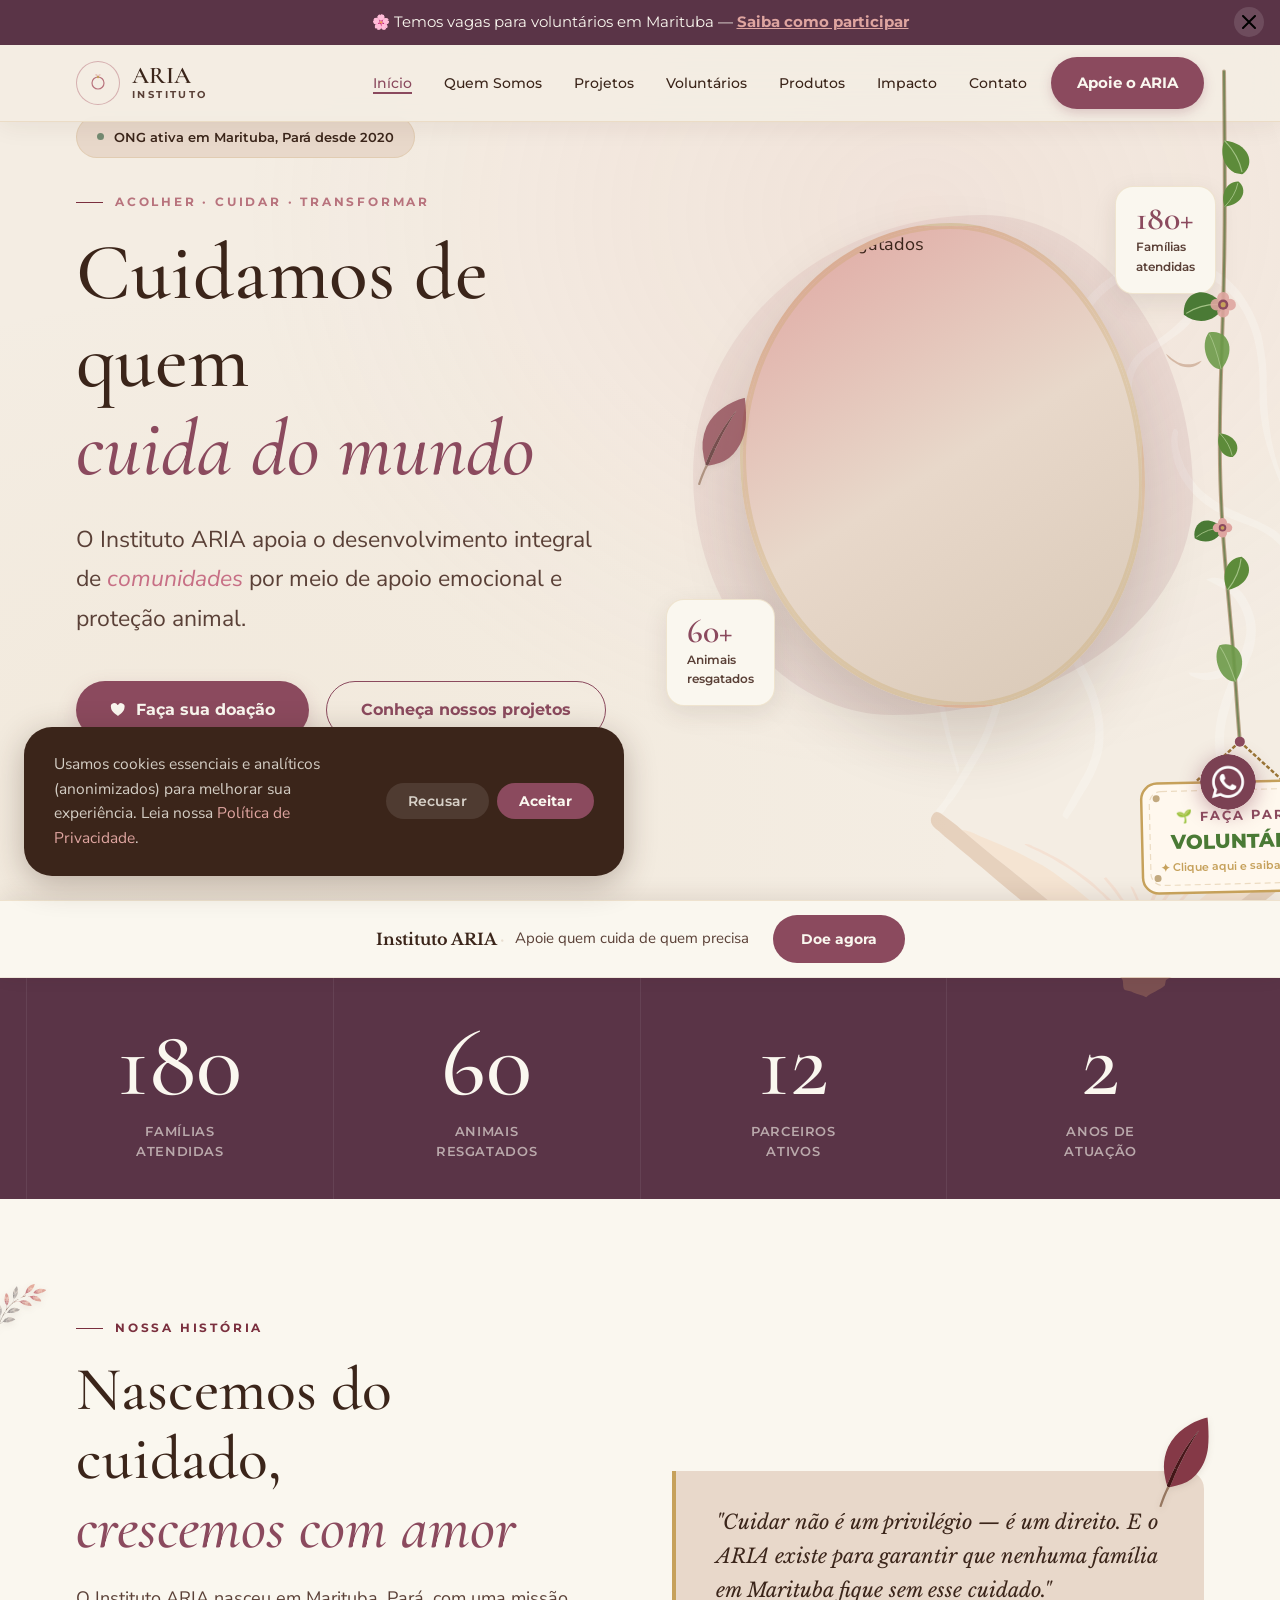
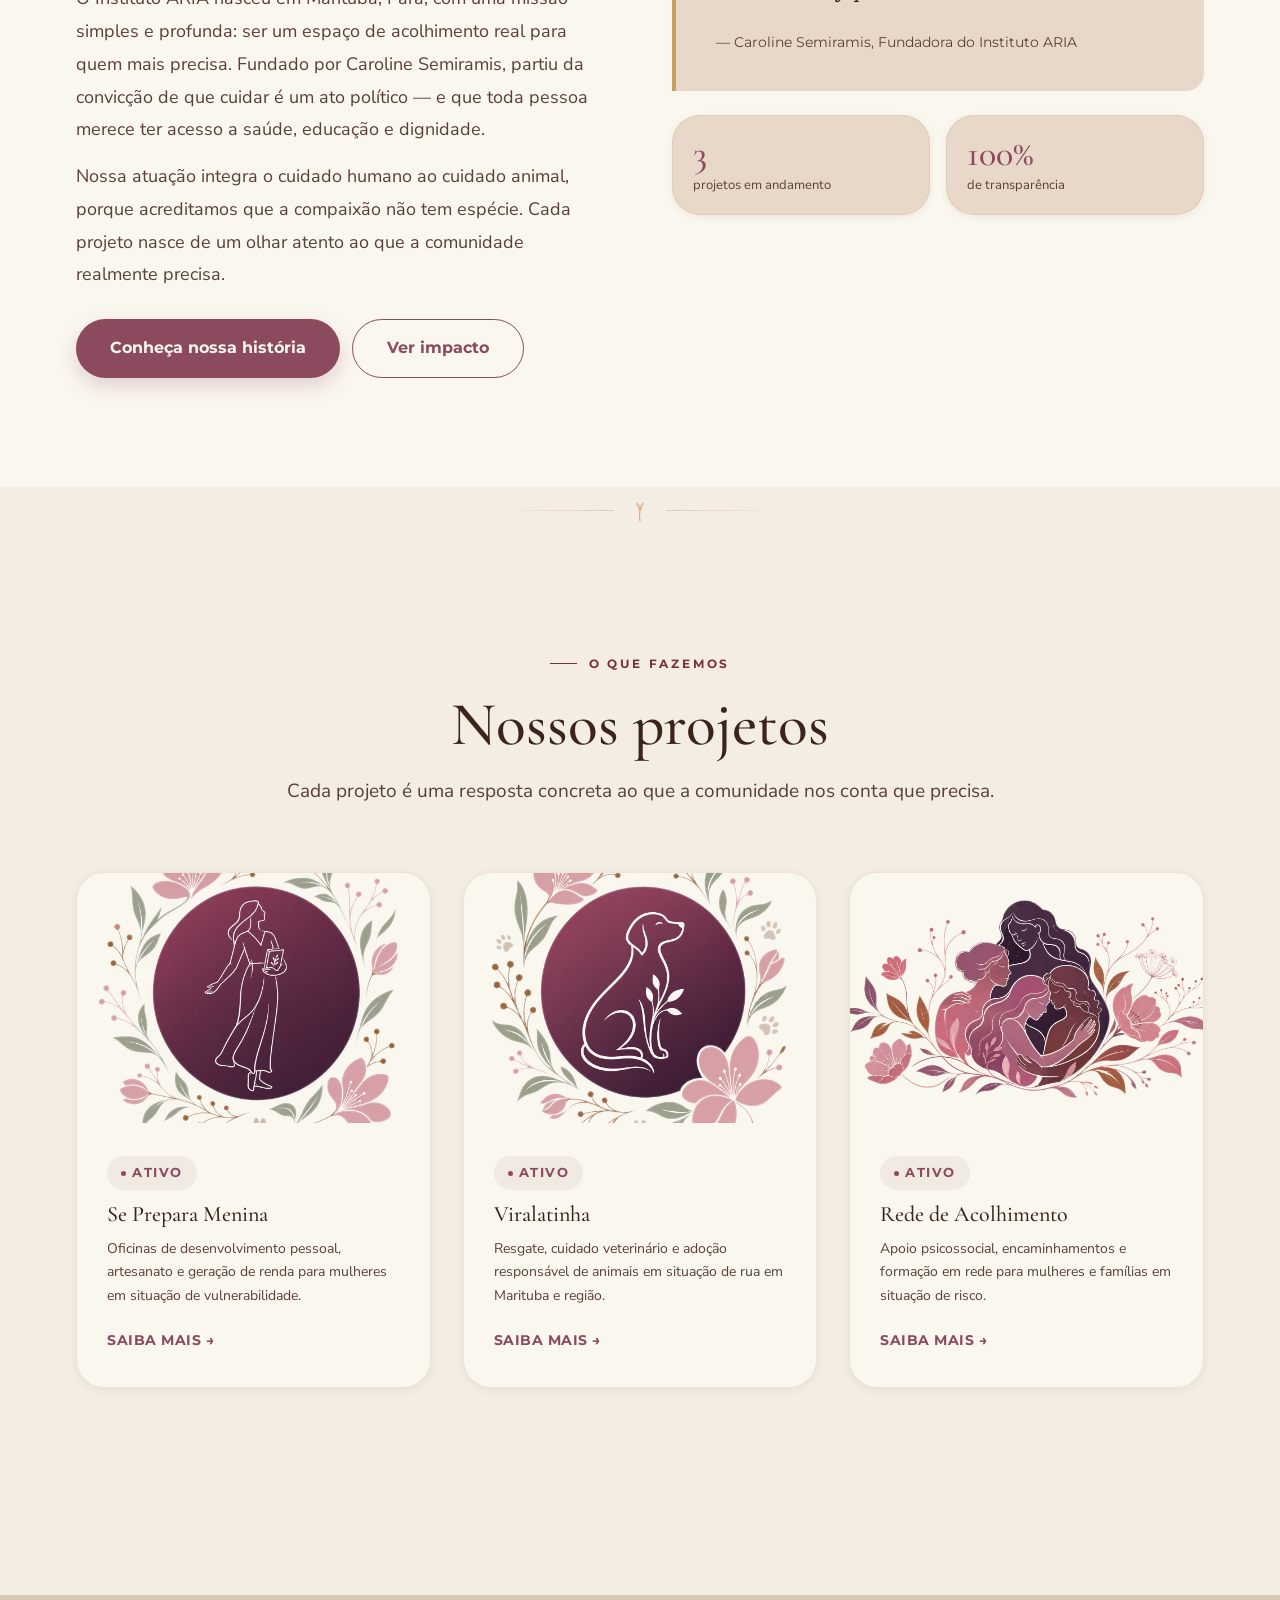
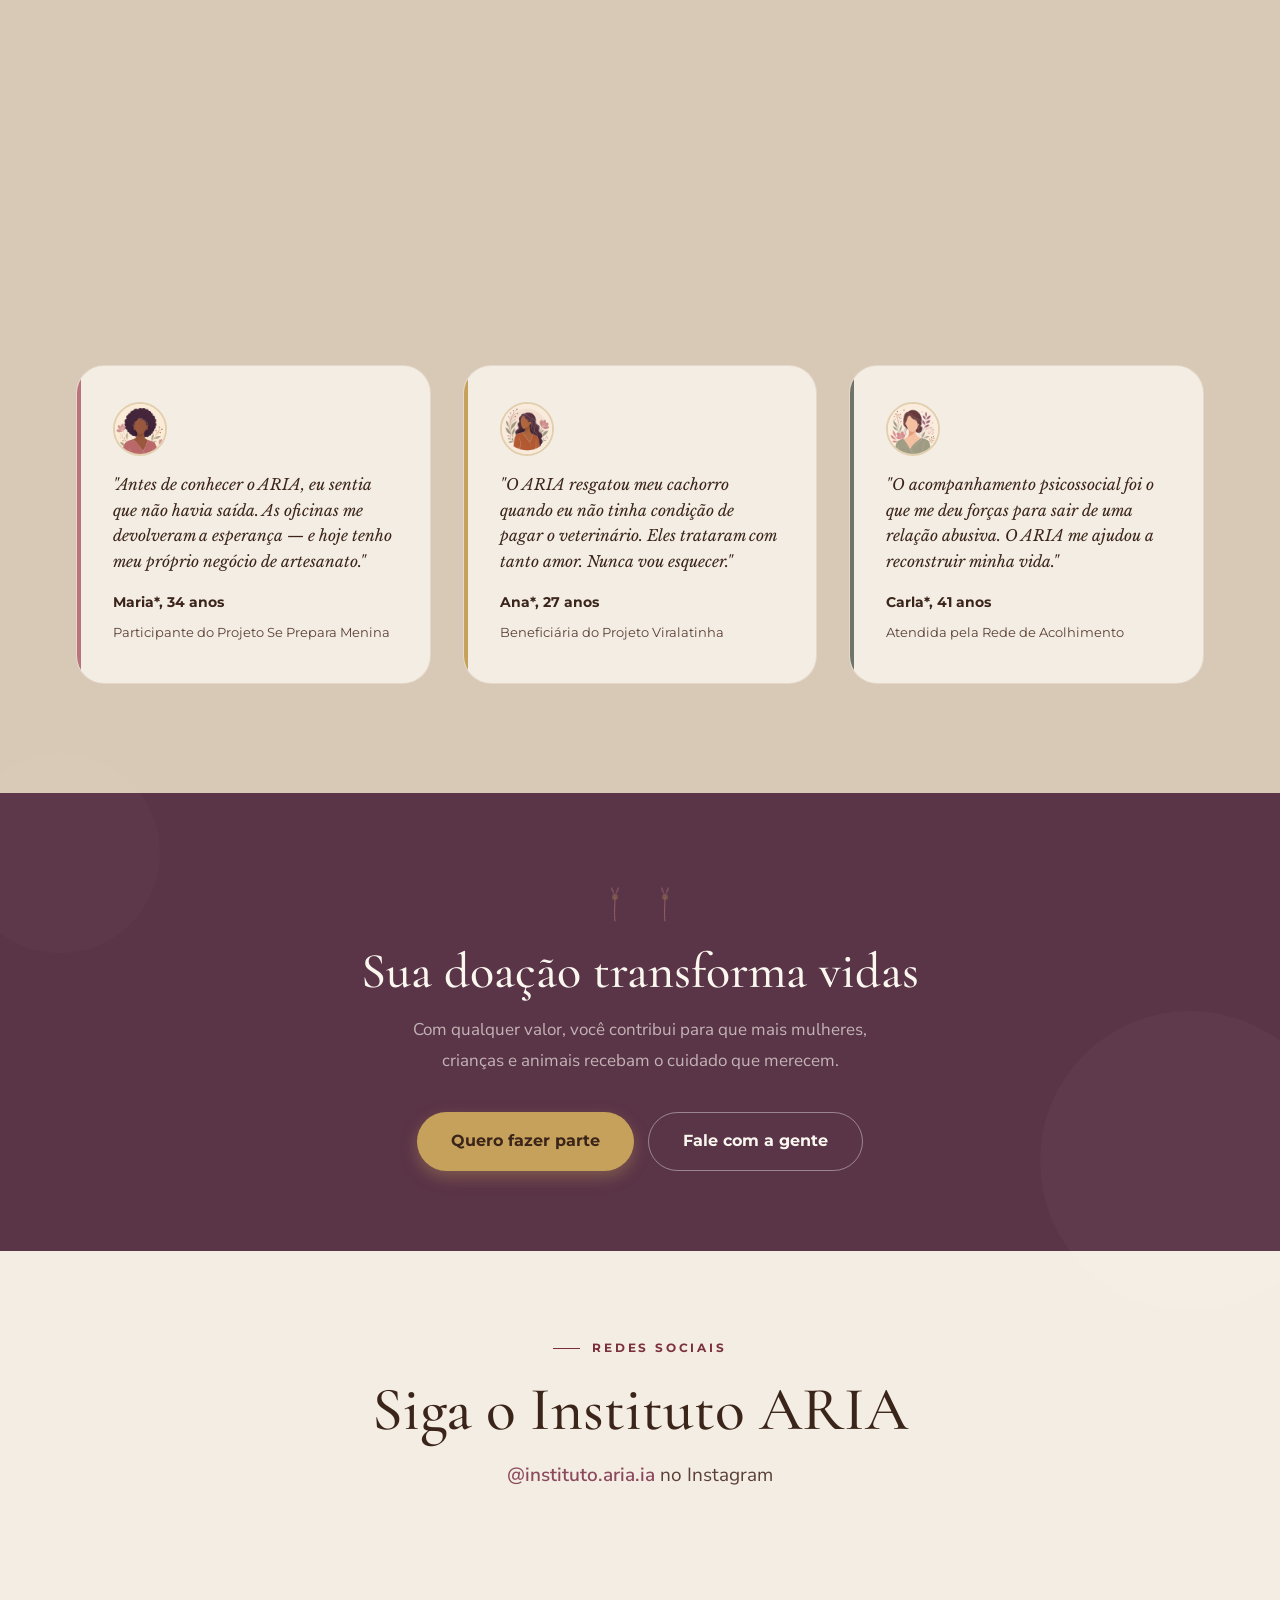
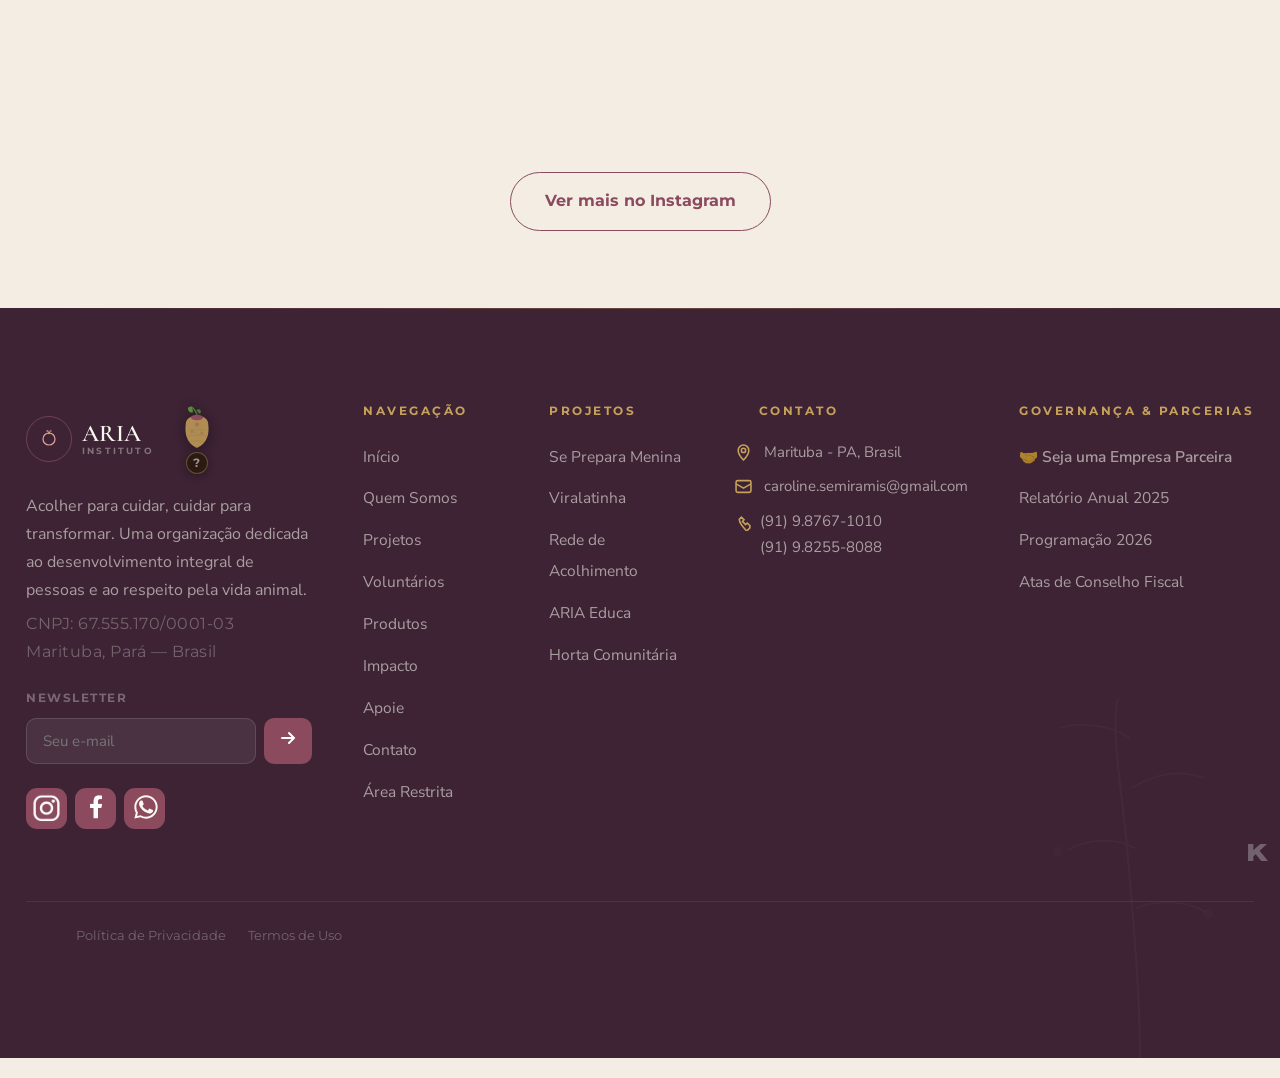
==== commit 1a5a438c: "Descrição da alteração" ====
--- a/index.html
+++ b/index.html
@@ -10,2250 +10,11 @@
 <link rel="preconnect" href="https://fonts.gstatic.com" crossorigin>
 <link rel="preload" href="https://fonts.googleapis.com/css2?family=Cormorant+Garamond:ital,wght@0,300;0,400;0,500;0,600;1,300;1,400;1,500&family=Libre+Baskerville:ital,wght@0,400;0,700;1,400&family=Nunito+Sans:opsz,wght@6..12,300;6..12,400;6..12,500;6..12,600;6..12,700&family=Montserrat:wght@400;500;600;700&display=swap" as="style" onload="this.onload=null;this.rel='stylesheet'">
 <noscript><link rel="stylesheet" href="https://fonts.googleapis.com/css2?family=Cormorant+Garamond:ital,wght@0,300;0,400;0,500;0,600;1,300;1,400;1,500&family=Libre+Baskerville:ital,wght@0,400;0,700;1,400&family=Nunito+Sans:opsz,wght@6..12,300;6..12,400;6..12,500;6..12,600;6..12,700&family=Montserrat:wght@400;500;600;700&display=swap"></noscript>
-
 <link rel="stylesheet" href="css/main.css">
 <link rel="stylesheet" href="css/head2.css">
 <link rel="stylesheet" href="css/vine.css">
 </head>
 <body data-page="home">
-
-<style>
-/* ═══════════════════════════════════════════════════════
-   INSTITUTO ARIA — V3 REDESIGN
-   Design System: Botanical · Orgânico · Institucional
-   Kupim Digital · 2026
-═══════════════════════════════════════════════════════ */
-
-/* ─── 1. VARIÁVEIS ─── */
-:root {
-  /* Paleta principal — derivada da logo */
-  --aria-rose:        #B8737D;
-  --aria-plum:        #5A3447;
-  --aria-bg:          #D8C8B6;
-  --aria-cream:       #F4EDE3;
-  --aria-blush:       #DFA5A0;
-  --aria-brown:       #3B251A;
-  --aria-wine:        #8B4A5E;
-  --aria-gold:        #C6A15B;
-  --aria-card:        #E8D8CA;
-  --aria-sage:        #6F7468;
-  --aria-ivory:       #FAF7EF;
-  /* Variantes vívidas — interativos */
-  --aria-rose-vivid:  #C76F85;
-  --aria-wine-vivid:  #98445F;
-  --aria-blush-vivid: #E7A0A8;
-  --aria-plum-vivid:  #67334E;
-  --aria-gold-vivid:  #D2A84F;
-  --aria-gold-text:   #7A5514; /* âmbar escuro — texto sobre fundo claro */
-  --aria-sage-vivid:  #748B72;
-  /* Derivados */
-  --aria-plum-d:      #3D2334;
-  --aria-text:        #3B251A;
-  --aria-muted:       #5A4037; /* escurecido para contraste 5.5:1 em fundos claros */
-  --aria-rose-text:   #7A2F3E; /* rosa escuro — texto em fundos claros */
-  --aria-sage-text:   #3D4A3A; /* sage escuro — texto em fundos claros */
-  --aria-border:      rgba(216,200,182,.55);
-  --aria-border-gold: rgba(198,161,91,.22);
-  /* Sombras quentes */
-  --shadow-sm:  0 2px 8px rgba(59,37,26,.07);
-  --shadow-md:  0 8px 24px rgba(59,37,26,.10);
-  --shadow-lg:  0 20px 48px rgba(59,37,26,.14);
-  --shadow-xl:  0 32px 64px rgba(59,37,26,.18);
-  /* Raios */
-  --r-sm:  10px;
-  --r-md:  18px;
-  --r-lg:  28px;
-  --r-xl:  40px;
-  --r-pill: 999px;
-  --hero-content-lift: 70px;
-  /* Transições */
-  --t: 240ms ease;
-}
-
-/* ─── 2. RESET ─── */
-*, *::before, *::after { box-sizing: border-box; margin: 0; padding: 0; }
-script, noscript { display: none !important; visibility: hidden !important; height: 0 !important; overflow: hidden !important; }
-html { font-size: 16px; overflow-x: clip; background: var(--aria-plum-d); } /* clip no html: propaga ao viewport sem criar BFC nem travar scroll vertical */
-body {
-  font-family: 'Nunito Sans', system-ui, sans-serif;
-  background: var(--aria-cream);
-  color: var(--aria-text);
-  line-height: 1.72;
-  position: relative;
-  max-width: 100vw;
-  overflow-x: clip; /* clip: corta overflow horizontal sem criar BFC — não interfere no scroll vertical */
-}
-img { display: block; max-width: 100%; }
-a { text-decoration: none; color: inherit; }
-button { font-family: inherit; cursor: pointer; border: none; background: none; touch-action: manipulation; }
-input, textarea, select { font-family: inherit; font-size: 15px; }
-ul { list-style: none; }
-
-/* ─── 3. TIPOGRAFIA ─── */
-h1, h2, h3 {
-  font-family: 'Cormorant Garamond', Georgia, serif;
-  font-weight: 500;
-  line-height: 1.12;
-  color: var(--aria-brown);
-  text-wrap: balance;
-}
-h4, h5 {
-  font-family: 'Libre Baskerville', Georgia, serif;
-  font-weight: 700;
-  line-height: 1.3;
-  color: var(--aria-brown);
-}
-h1 { font-size: clamp(38px, 5.5vw, 68px); }
-h2 { font-size: clamp(30px, 4vw, 52px); }
-h3 { font-size: clamp(22px, 2.8vw, 36px); }
-h4 { font-size: clamp(16px, 1.8vw, 22px); }
-
-.eyebrow {
-  display: inline-flex;
-  align-items: center;
-  gap: 10px;
-  font-family: 'Montserrat', sans-serif;
-  font-size: 10.5px;
-  font-weight: 700;
-  letter-spacing: 2.5px;
-  text-transform: uppercase;
-  color: var(--aria-rose-text);
-  margin-bottom: 14px;
-}
-.eyebrow::before {
-  content: '';
-  display: inline-block;
-  width: 22px;
-  height: 1px;
-  background: var(--aria-rose-text);
-  flex-shrink: 0;
-}
-
-/* ─── 4. LAYOUT ─── */
-.container      { max-width: 1120px; margin: 0 auto; padding: 0 32px; }
-.container-wide { max-width: 1360px; margin: 0 auto; padding: 0 32px; }
-.section    { padding: 96px 0; }
-.section-sm { padding: 64px 0; }
-
-.grid-2 { display: grid; grid-template-columns: 1fr 1fr; gap: 64px; align-items: center; }
-.grid-3 { display: grid; grid-template-columns: repeat(3,1fr); gap: 28px; }
-.grid-4 { display: grid; grid-template-columns: repeat(4,1fr); gap: 24px; }
-
-.section-header { text-align: center; max-width: 620px; margin: 0 auto 56px; }
-.section-header p { color: var(--aria-muted); font-size: 16px; margin-top: 12px; line-height: 1.75; }
-
-/* ─── 5. SISTEMA DE PÁGINAS ─── */
-.page { display: none; }
-.page.active { display: block; }
-
-/* ─── 6. ANIMAÇÕES BOTÂNICAS ─── */
-@keyframes aria-soft-sway {
-  0%,100% { transform: rotate(-1.5deg) translateX(-1.5px); }
-  50%      { transform: rotate(1.5deg)  translateX(1.5px); }
-}
-@keyframes aria-soft-sway-slow {
-  0%,100% { transform: rotate(-1deg) translateX(-1px); }
-  50%      { transform: rotate(1deg)  translateX(1px); }
-}
-@keyframes pulse-dot { 0%,100%{opacity:1;transform:scale(1);}50%{opacity:.5;transform:scale(.9);} }
-@keyframes fadeInUp  { from{opacity:0;transform:translateY(20px);}to{opacity:1;transform:translateY(0);} }
-
-.aria-sway     { transform-origin: bottom center; animation: aria-soft-sway 6s ease-in-out infinite; }
-.aria-sway-alt { transform-origin: bottom center; animation: aria-soft-sway 7.5s ease-in-out infinite; animation-delay: -2.5s; }
-.aria-sway-slow{ transform-origin: bottom center; animation: aria-soft-sway-slow 8.5s ease-in-out infinite; }
-
-@media (prefers-reduced-motion: reduce) {
-  .aria-sway, .aria-sway-alt, .aria-sway-slow { animation: none; }
-}
-
-/* Fade-up ao scroll */
-.fade-up {
-  opacity: 0;
-  transform: translateY(26px);
-  transition: opacity 620ms ease, transform 620ms ease;
-}
-.fade-up.visible { opacity: 1; transform: translateY(0); }
-.fade-up.delay-1.visible { transition-delay: 100ms; }
-.fade-up.delay-2.visible { transition-delay: 200ms; }
-.fade-up.delay-3.visible { transition-delay: 300ms; }
-@media (prefers-reduced-motion: reduce) {
-  .fade-up { opacity:1; transform:none; transition:none; }
-}
-
-/* ─── 7. BARRA DE ANÚNCIO ─── */
-#announce-bar {
-  background: var(--aria-plum);
-  color: var(--aria-ivory);
-  font-family: 'Montserrat', sans-serif;
-  font-size: 13px;
-  padding: 10px 20px;
-  display: flex;
-  align-items: center;
-  justify-content: center;
-  gap: 12px;
-  flex-wrap: wrap;
-  position: relative;
-  z-index: 95;
-  overflow: hidden;
-}
-#announce-bar a { color: var(--aria-blush); font-weight:700; cursor:pointer; text-decoration:underline; white-space:nowrap; }
-.ann-close {
-  position:absolute; right:14px; top:50%; transform:translateY(-50%);
-  width:26px;height:26px;border-radius:50%;background:rgba(255,255,255,.12);
-  display:flex;align-items:center;justify-content:center;
-  transition:background var(--t);
-}
-.ann-close:hover { background:rgba(255,255,255,.22); }
-
-/* ─── 8. NAVBAR STICKY ─── */
-#sticky-nav {
-  position: fixed;
-  top:0;left:0;right:0;
-  z-index: 90;
-  background: rgba(244,237,227,.93);
-  backdrop-filter: blur(18px);
-  -webkit-backdrop-filter: blur(18px);
-  border-bottom: 1px solid var(--aria-border-gold);
-  transform: translateY(-110%);
-  transition: transform 360ms ease, box-shadow 360ms ease;
-}
-#sticky-nav.visible {
-  transform: translateY(0);
-  box-shadow: 0 4px 24px rgba(59,37,26,.07);
-}
-.nav-inner {
-  max-width:1120px;margin:0 auto;padding:0 32px;
-  height:66px;display:flex;align-items:center;gap:36px;
-}
-.nav-logo { display:flex;align-items:center;gap:10px;cursor:pointer;flex-shrink:0; }
-.nav-logo-icon {
-  width:38px;height:38px;border-radius:50%;
-  border:1.5px solid rgba(184,115,125,.5);
-  display:flex;align-items:center;justify-content:center;
-  background:var(--aria-cream);
-}
-.nav-logo-text { font-family:'Cormorant Garamond',serif;font-size:20px;font-weight:600;color:var(--aria-brown);line-height:1; }
-.nav-logo-text small {
-  display:block;font-family:'Montserrat',sans-serif;font-size:8.5px;
-  font-weight:700;letter-spacing:2.2px;text-transform:uppercase;
-  color:var(--aria-muted);line-height:1.4;
-}
-.nav-links { display:flex;align-items:center;gap:4px;margin-left:auto; }
-.nav-link {
-  font-family:'Montserrat',sans-serif;font-size:13px;font-weight:500;
-  color:var(--aria-brown);padding:8px 14px;border-radius:var(--r-pill);
-  cursor:pointer;transition:color var(--t),background var(--t);
-  white-space:nowrap;
-}
-.nav-link:hover { background:var(--aria-card);color:var(--aria-wine); }
-.nav-link.active-link {
-  color:var(--aria-wine);
-  text-decoration:underline;
-  text-underline-offset:4px;
-  text-decoration-thickness:1.5px;
-}
-.nav-cta {
-  margin-left:6px;
-  background:var(--aria-wine);color:var(--aria-ivory)!important;
-  padding:10px 20px;border-radius:var(--r-pill);
-  font-family:'Montserrat',sans-serif;font-size:13px;font-weight:700;
-  cursor:pointer;border:none;
-  box-shadow:0 4px 12px rgba(139,74,94,.25);
-  transition:background var(--t),transform var(--t),box-shadow var(--t);
-  white-space:nowrap;
-}
-.nav-cta:hover { background:var(--aria-plum);transform:translateY(-1px);box-shadow:0 6px 18px rgba(90,52,71,.3); }
-.hamburger {
-  display:none;width:40px;height:40px;border-radius:10px;
-  align-items:center;justify-content:center;
-  background:var(--aria-card);margin-left:auto;
-  transition:background var(--t);
-}
-.hamburger:hover { background:var(--aria-bg); }
-
-/* ─── 9. MOBILE OVERLAY ─── */
-#mobile-overlay {
-  position:fixed;inset:0;z-index:100;
-  background:var(--aria-plum-d);
-  display:flex;flex-direction:column;align-items:center;justify-content:center;
-  padding:48px 32px;
-  opacity:0;pointer-events:none;
-  transition:opacity 300ms ease;
-}
-#mobile-overlay.open { opacity:1;pointer-events:all; }
-.overlay-close {
-  position:absolute;top:22px;right:22px;
-  width:44px;height:44px;border-radius:50%;
-  background:rgba(255,255,255,.1);
-  display:flex;align-items:center;justify-content:center;
-  transition:background var(--t);
-}
-.overlay-close:hover { background:rgba(255,255,255,.2); }
-.overlay-nav { display:flex;flex-direction:column;align-items:center;gap:6px;width:100%;margin-bottom:28px; }
-.overlay-nav a {
-  font-family:'Cormorant Garamond',serif;
-  font-size:34px;font-weight:400;
-  color:var(--aria-ivory);text-align:center;
-  padding:8px 24px;border-radius:8px;cursor:pointer;
-  transition:color var(--t);line-height:1.2;
-}
-.overlay-nav a:hover { color:var(--aria-blush); }
-.overlay-cta { margin-top:4px; }
-.overlay-contact {
-  margin-top:20px;
-  font-family:'Montserrat',sans-serif;font-size:13px;
-  color:rgba(255,255,255,.45);
-}
-.overlay-contact a { color:var(--aria-blush); }
-
-/* ─── 10. HERO ─── */
-.hero-section {
-  min-height:100vh;
-  background:var(--aria-cream);
-  background-image:
-    radial-gradient(ellipse at 72% 18%, rgba(223,165,160,.14) 0%, transparent 52%),
-    radial-gradient(ellipse at 18% 85%, rgba(198,161,91,.06) 0%, transparent 50%);
-  display:flex;flex-direction:column;
-  position:relative;overflow:visible;
-  isolation:isolate;
-}
-.hero-bg-logo {
-  position:absolute;
-  width:96vw;
-  height:auto;
-  top:0px;
-  right:-38.4vw;
-  opacity:.30;
-  pointer-events:none;
-  user-select:none;
-  z-index:0;
-}
-/* Hero nav (inside hero section) */
-.hero-nav {
-  position:absolute;top:0;left:0;right:0;z-index:10;
-  padding:26px 48px;display:flex;align-items:center;gap:36px;
-}
-.hero-wordmark { display:flex;align-items:center;gap:12px;cursor:pointer;flex-shrink:0; }
-.hero-wm-icon {
-  width:44px;height:44px;border-radius:50%;
-  border:1.5px solid rgba(184,115,125,.45);
-  background:rgba(244,237,227,.55);
-  display:flex;align-items:center;justify-content:center;
-}
-.hero-wm-text { font-family:'Cormorant Garamond',serif;font-size:22px;font-weight:600;color:var(--aria-brown);line-height:1; }
-.hero-wm-text small {
-  display:block;font-family:'Montserrat',sans-serif;
-  font-size:8.5px;font-weight:700;letter-spacing:2.2px;text-transform:uppercase;
-  color:var(--aria-muted);line-height:1.5;
-}
-.hero-nav-links { display:flex;gap:4px;margin-left:auto;align-items:center; }
-.hero-nav-links a {
-  font-family:'Montserrat',sans-serif;font-size:13px;font-weight:500;
-  color:var(--aria-brown);padding:8px 14px;border-radius:var(--r-pill);
-  cursor:pointer;transition:color var(--t),background var(--t);
-}
-.hero-nav-links a:hover { color:var(--aria-wine);background:rgba(139,74,94,.07); }
-.hero-hamburger {
-  display:none;width:40px;height:40px;border-radius:10px;
-  align-items:center;justify-content:center;background:var(--aria-card);
-  margin-left:auto;border:none;
-}
-/* Hero content grid */
-.hero-body {
-  flex:1;display:flex;align-items:center;
-  padding:60px 0 80px;
-}
-.hero-grid {
-  display:grid;grid-template-columns:1fr 1fr;
-  gap:56px;align-items:center;position:relative;z-index:2;
-}
-.hero-text .eyebrow { color:var(--aria-rose); margin-bottom:16px; }
-.hero-h1 {
-  font-size:clamp(38px,5vw,66px);font-weight:500;
-  color:var(--aria-brown);line-height:1.1;margin-bottom:22px;
-}
-.hero-h1 em { color:var(--aria-wine);font-style:italic; }
-.hero-sub {
-  font-size:clamp(17.25px,1.955vw,20.7px);color:var(--aria-muted);
-  line-height:1.8;margin-bottom:36px;max-width:460px;
-}
-.hero-cycle-word {
-  display:inline;color:var(--aria-rose-vivid);
-  font-style:italic;transition:opacity 280ms ease;
-}
-.hero-cycle-word.fading { opacity:0; }
-.hero-ctas { display:flex;gap:14px;flex-wrap:wrap;margin-bottom:44px; }
-.hero-trust { display:flex;align-items:center;gap:20px;flex-wrap:wrap; }
-.hero-trust-item {
-  display:flex;align-items:center;gap:6px;
-  font-family:'Montserrat',sans-serif;font-size:11.5px;
-  color:var(--aria-muted);font-weight:600;
-}
-.hero-trust-item svg { width:15px;height:15px;stroke:var(--aria-gold);fill:none;stroke-width:1.5;flex-shrink:0; }
-/* Hero visual (right column) */
-.hero-visual {
-  position:relative;display:flex;align-items:center;
-  justify-content:center;height:520px;
-}
-.hero-orb {
-  position:absolute;
-  width:440px;height:440px;
-  border-radius:58% 42% 60% 40% / 52% 56% 44% 48%;
-  background:radial-gradient(ellipse at 38% 35%, var(--aria-blush), var(--aria-wine));
-  opacity:.13;
-  top:50%;left:50%;transform:translate(-50%,-50%);
-  pointer-events:none;
-}
-.hero-img-wrap {
-  position:relative;width:360px;height:430px;z-index:2;
-}
-.hero-img-wrap img {
-  width:100%;height:100%;object-fit:cover;
-  border-radius:52% 48% 44% 56% / 48% 54% 46% 52%;
-  border:3px solid rgba(198,161,91,.28);
-  box-shadow:var(--shadow-xl);
-}
-.hero-img-placeholder {
-  width:100%;height:100%;
-  border-radius:52% 48% 44% 56% / 48% 54% 46% 52%;
-  background:linear-gradient(148deg, var(--aria-blush), var(--aria-card), var(--aria-bg));
-  border:3px solid rgba(198,161,91,.28);
-  display:flex;align-items:center;justify-content:center;
-  box-shadow:var(--shadow-xl);
-}
-
-/* Hero carousel */
-.hero-carousel {
-  position:relative;width:100%;height:100%;overflow:hidden;border-radius:inherit;
-}
-.hero-slide {
-  position:absolute;inset:0;opacity:0;
-  transition:opacity 1s ease;
-}
-.hero-slide.active { opacity:1; }
-.hero-slide img { width:100%;height:100%;object-fit:cover;display:block; }
-/* Floating badges on hero visual */
-.hero-badge {
-  position:absolute;background:var(--aria-ivory);
-  border-radius:var(--r-md);padding:12px 16px;
-  box-shadow:var(--shadow-md);border:1px solid var(--aria-border-gold);z-index:5;
-}
-.hero-badge-num {
-  font-family:'Cormorant Garamond',serif;font-size:28px;
-  font-weight:600;color:var(--aria-wine);line-height:1;
-}
-.hero-badge-label {
-  font-family:'Montserrat',sans-serif;font-size:10px;
-  color:var(--aria-muted);font-weight:600;margin-top:2px;
-}
-/* Botanical positions in hero visual */
-.hero-branch-tl { position:absolute;top:20px;left:-18px;z-index:3;opacity:.7; }
-.hero-branch-br { position:absolute;bottom:30px;right:-28px;z-index:3;opacity:.65; }
-.hero-flower-tr { position:absolute;top:32px;right:24px;z-index:5;opacity:.85; }
-.hero-flower-bl { position:absolute;bottom:64px;left:-4px;z-index:5;opacity:.75; }
-.hero-badge-1   { top:20px;right:-20px; }
-.hero-badge-2   { bottom:60px;left:-20px; }
-
-/* ─── 11. DIVISOR BOTÂNICO ─── */
-.botanical-divider {
-  display:flex;align-items:center;justify-content:center;
-  gap:14px;padding:12px 0;opacity:.7;
-}
-.bot-line {
-  flex:1;height:1px;max-width:120px;
-  background:linear-gradient(to right,transparent,rgba(184,115,125,.45));
-}
-.bot-line.r { background:linear-gradient(to left,transparent,rgba(184,115,125,.45)); }
-
-/* ─── 12. BOTÕES ─── */
-.btn-primary {
-  display:inline-flex;align-items:center;gap:8px;
-  background:var(--aria-wine);color:var(--aria-ivory);
-  border-radius:var(--r-pill);padding:14px 28px;
-  font-family:'Montserrat',sans-serif;font-size:13.5px;font-weight:700;
-  cursor:pointer;border:none;
-  box-shadow:0 8px 20px rgba(139,74,94,.22);
-  transition:background var(--t),transform var(--t),box-shadow var(--t);
-  touch-action:manipulation;white-space:nowrap;
-}
-.btn-primary:hover { background:var(--aria-plum);transform:translateY(-2px);box-shadow:0 12px 28px rgba(90,52,71,.3); }
-.btn-secondary {
-  display:inline-flex;align-items:center;gap:8px;
-  background:transparent;color:var(--aria-wine);
-  border-radius:var(--r-pill);padding:13px 28px;
-  font-family:'Montserrat',sans-serif;font-size:13.5px;font-weight:700;
-  cursor:pointer;border:1.5px solid var(--aria-wine);
-  transition:background var(--t),color var(--t),transform var(--t);
-  touch-action:manipulation;white-space:nowrap;
-}
-.btn-secondary:hover { background:var(--aria-card);transform:translateY(-1px); }
-.btn-ghost {
-  display:inline-flex;align-items:center;gap:8px;
-  background:transparent;color:var(--aria-ivory);
-  border-radius:var(--r-pill);padding:13px 28px;
-  font-family:'Montserrat',sans-serif;font-size:13.5px;font-weight:700;
-  cursor:pointer;border:1.5px solid rgba(255,255,255,.4);
-  transition:background var(--t),border-color var(--t);
-  touch-action:manipulation;
-}
-.btn-ghost:hover { background:rgba(255,255,255,.1);border-color:rgba(255,255,255,.65); }
-.btn-gold {
-  display:inline-flex;align-items:center;gap:8px;
-  background:var(--aria-gold);color:var(--aria-brown);
-  border-radius:var(--r-pill);padding:14px 28px;
-  font-family:'Montserrat',sans-serif;font-size:13.5px;font-weight:700;
-  cursor:pointer;border:none;
-  box-shadow:0 6px 16px rgba(198,161,91,.35);
-  transition:background var(--t),transform var(--t);
-  touch-action:manipulation;
-}
-.btn-gold:hover { background:var(--aria-gold-vivid);transform:translateY(-2px); }
-.btn-sm { padding:10px 20px!important;font-size:12.5px!important; }
-
-/* ─── 13. CARDS ─── */
-.aria-card {
-  background:var(--aria-card);border-radius:var(--r-lg);
-  padding:32px;border:1px solid var(--aria-border-gold);
-  box-shadow:var(--shadow-sm);
-  transition:transform var(--t),box-shadow var(--t);
-  position:relative;overflow:visible;
-}
-.aria-card:hover { transform:translateY(-4px);box-shadow:var(--shadow-md); }
-.aria-card-ivory {
-  background:var(--aria-ivory);border-radius:var(--r-lg);
-  padding:32px;border:1px solid var(--aria-border);
-  box-shadow:var(--shadow-sm);
-  transition:transform var(--t),box-shadow var(--t);
-}
-.aria-card-ivory:hover { transform:translateY(-4px);box-shadow:var(--shadow-md); }
-/* Project cards */
-.project-card {
-  background:var(--aria-ivory);border-radius:var(--r-lg);overflow:hidden;
-  border:1px solid var(--aria-border-gold);box-shadow:var(--shadow-sm);
-  cursor:pointer;transition:transform var(--t),box-shadow var(--t);
-}
-.project-card:hover { transform:translateY(-6px);box-shadow:var(--shadow-lg); }
-.project-card-img { width:100%;height:210px;object-fit:cover; }
-.project-card-img-ph {
-  width:100%;height:210px;
-  display:flex;align-items:center;justify-content:center;
-}
-.project-card-body { padding:26px 24px; }
-.project-status {
-  display:inline-flex;align-items:center;gap:6px;
-  background:rgba(139,74,94,.08);color:var(--aria-wine);
-  border-radius:var(--r-pill);padding:4px 12px;
-  font-family:'Montserrat',sans-serif;font-size:10px;font-weight:700;
-  letter-spacing:1.5px;text-transform:uppercase;margin-bottom:12px;
-}
-.status-dot { width:5px;height:5px;border-radius:50%;background:var(--aria-wine-vivid);animation:pulse-dot 2s infinite; }
-.project-card h3 { font-size:22px;margin-bottom:10px; }
-.project-card p { color:var(--aria-muted);font-size:14px;line-height:1.7;margin-bottom:16px; }
-.project-card-link {
-  display:inline-flex;align-items:center;gap:6px;
-  font-family:'Montserrat',sans-serif;font-size:11.5px;font-weight:700;
-  color:var(--aria-wine);letter-spacing:.5px;text-transform:uppercase;
-  transition:gap var(--t);
-}
-.project-card:hover .project-card-link { gap:10px; }
-/* Story cards */
-.story-card {
-  background:var(--aria-cream);border-radius:var(--r-lg);padding:30px;
-  border:1px solid var(--aria-border);position:relative;overflow:hidden;
-  transition:transform var(--t),box-shadow var(--t);
-}
-.story-card:hover { transform:translateY(-3px);box-shadow:var(--shadow-md); }
-.story-accent {
-  position:absolute;top:0;left:0;width:4px;height:100%;border-radius:2px 0 0 2px;
-}
-.story-avatar-ph {
-  width:54px;height:54px;border-radius:50%;margin-bottom:16px;
-  background:var(--aria-card);border:2px solid var(--aria-border-gold);
-  display:flex;align-items:center;justify-content:center;
-}
-.story-quote {
-  font-family:'Libre Baskerville',Georgia,serif;
-  font-size:15.5px;font-style:italic;color:var(--aria-brown);
-  line-height:1.65;margin-bottom:16px;
-}
-.story-name { font-family:'Montserrat',sans-serif;font-size:12px;font-weight:700;display:block;margin-bottom:2px; }
-.story-role { font-family:'Montserrat',sans-serif;font-size:11px;color:var(--aria-muted); }
-/* Team cards */
-.team-card {
-  background:var(--aria-ivory);border-radius:var(--r-md);
-  padding:26px 20px;text-align:center;
-  border:1px solid var(--aria-border-gold);
-  transition:transform var(--t),box-shadow var(--t);
-}
-.team-card:hover { transform:translateY(-4px);box-shadow:var(--shadow-md); }
-.team-photo-wrap {
-  width:78px;height:78px;border-radius:50%;
-  background:var(--aria-card);margin:0 auto 14px;
-  border:2px solid var(--aria-border-gold);
-  display:flex;align-items:center;justify-content:center;overflow:hidden;
-}
-.team-name { font-family:'Libre Baskerville',serif;font-size:15.5px;font-weight:700;color:var(--aria-brown);margin-bottom:4px; }
-.team-role { font-family:'Montserrat',sans-serif;font-size:10.5px;font-weight:700;color:var(--aria-rose-text);text-transform:uppercase;letter-spacing:1px; }
-.team-groups { display:grid;gap:34px; }
-.team-group {
-  background:rgba(255,255,255,.4);border:1px solid var(--aria-border);
-  border-radius:var(--r-lg);padding:28px;
-}
-.team-group-heading {
-  display:flex;align-items:center;gap:12px;margin-bottom:22px;
-  padding-bottom:14px;border-bottom:1px solid var(--aria-border-gold);
-}
-.team-group-number {
-  width:32px;height:32px;border-radius:50%;flex:0 0 32px;
-  display:flex;align-items:center;justify-content:center;
-  background:var(--aria-wine);color:#fff;
-  font-family:'Montserrat',sans-serif;font-size:12px;font-weight:700;
-}
-.team-group-title { font-size:24px;margin:0; }
-.team-group-grid {
-  display:grid;grid-template-columns:repeat(auto-fit,minmax(210px,1fr));gap:20px;
-}
-.team-group-grid--founders { grid-template-columns:minmax(180px,280px); }
-.team-community-card {
-  display:flex;align-items:center;justify-content:space-between;gap:20px;flex-wrap:wrap;
-  background:var(--aria-ivory);border:1px solid var(--aria-border-gold);
-  border-radius:var(--r-md);padding:24px;
-}
-.team-community-card p {
-  color:var(--aria-muted);font-size:14px;line-height:1.7;margin:0;max-width:680px;
-}
-/* Donation tier cards */
-.tier-card {
-  border-radius:var(--r-lg);padding:36px 26px;text-align:center;
-  background:var(--aria-ivory);border:1.5px solid var(--aria-border);
-  transition:transform var(--t),box-shadow var(--t);position:relative;
-}
-.tier-card:hover { transform:translateY(-4px);box-shadow:var(--shadow-md); }
-.tier-card.featured {
-  border-color:var(--aria-wine);border-width:2px;
-  transform:translateY(-8px);box-shadow:0 16px 44px rgba(139,74,94,.2);
-}
-.tier-card.featured:hover { transform:translateY(-12px);box-shadow:0 24px 52px rgba(139,74,94,.28); }
-.tier-badge {
-  position:absolute;top:-14px;left:50%;transform:translateX(-50%);
-  background:var(--aria-wine);color:var(--aria-ivory);
-  padding:5px 18px;border-radius:var(--r-pill);
-  font-family:'Montserrat',sans-serif;font-size:10px;font-weight:700;
-  letter-spacing:1.5px;text-transform:uppercase;white-space:nowrap;
-}
-.tier-name { font-family:'Montserrat',sans-serif;font-size:10px;font-weight:700;letter-spacing:2px;text-transform:uppercase;color:var(--aria-muted);margin-bottom:16px; }
-.tier-price { font-family:'Cormorant Garamond',serif;font-size:58px;font-weight:500;color:var(--aria-brown);line-height:1;margin-bottom:12px; }
-.tier-desc { font-size:13px;color:var(--aria-muted);line-height:1.65;margin-bottom:22px; }
-
-/* ─── 14. STAT BOXES ─── */
-.stat-box { text-align:center;padding:32px 20px; }
-.stat-num {
-  font-family:'Cormorant Garamond',serif;
-  font-size:clamp(48px,7vw,80px);font-weight:500;
-  color:var(--aria-ivory);line-height:1;margin-bottom:8px;
-}
-.stat-label {
-  font-family:'Montserrat',sans-serif;font-size:11px;font-weight:600;
-  color:rgba(250,247,239,.6);letter-spacing:.5px;text-transform:uppercase;line-height:1.5;
-}
-
-/* ─── 15. FORMULÁRIOS ─── */
-.form-card {
-  background:var(--aria-ivory);border-radius:var(--r-lg);
-  padding:40px;border:1px solid var(--aria-border-gold);box-shadow:var(--shadow-sm);
-}
-.form-card h3 { font-size:28px;margin-bottom:6px; }
-.form-lead { color:var(--aria-muted);font-size:14px;margin-bottom:26px; }
-.form-row { display:grid;grid-template-columns:1fr 1fr;gap:16px; }
-.form-group { display:flex;flex-direction:column;gap:6px;margin-bottom:16px; }
-.form-group label {
-  font-family:'Montserrat',sans-serif;font-size:11px;font-weight:700;
-  color:var(--aria-brown);text-transform:uppercase;letter-spacing:.8px;
-}
-.form-group input, .form-group textarea, .form-group select {
-  background:var(--aria-cream);border:1.5px solid var(--aria-border);
-  border-radius:16px;padding:13px 18px;
-  font-size:14px;color:var(--aria-text);outline:none;
-  transition:border-color var(--t),box-shadow var(--t);
-  width:100%;-webkit-appearance:none;
-}
-.form-group input:focus, .form-group textarea:focus, .form-group select:focus {
-  border-color:var(--aria-wine);box-shadow:0 0 0 3px rgba(139,74,94,.09);
-}
-.form-group textarea { resize:vertical;min-height:110px; }
-.form-submit { width:100%;justify-content:center;margin-top:8px; }
-
-/* ─── 16. FAQ ─── */
-.faq-item {
-  background:var(--aria-ivory);border-radius:var(--r-md);
-  border:1px solid var(--aria-border);overflow:hidden;
-  transition:border-color var(--t);
-}
-.faq-btn {
-  width:100%;display:flex;align-items:center;justify-content:space-between;
-  padding:19px 24px;background:none;border:none;cursor:pointer;
-  text-align:left;font-family:'Libre Baskerville',Georgia,serif;
-  font-size:14.5px;font-weight:700;color:var(--aria-brown);gap:16px;
-  touch-action:manipulation;
-}
-.faq-icon { flex-shrink:0;transition:transform .28s ease;stroke:var(--aria-wine);fill:none; }
-.faq-answer { max-height:0;overflow:hidden;transition:max-height .3s ease;padding:0 24px; }
-.faq-answer p { color:var(--aria-muted);font-size:14px;line-height:1.78;padding-bottom:20px; }
-
-/* ─── 17. PIX / DOAÇÃO ─── */
-.donate-opt {
-  background:var(--aria-card);border-radius:var(--r-md);
-  padding:16px 20px;display:flex;align-items:center;gap:16px;
-  cursor:pointer;border:1px solid var(--aria-border-gold);
-  transition:background var(--t),box-shadow var(--t);
-}
-.donate-opt:hover { background:var(--aria-bg);box-shadow:var(--shadow-sm); }
-.donate-icon {
-  width:44px;height:44px;border-radius:13px;
-  display:flex;align-items:center;justify-content:center;flex-shrink:0;
-}
-.ic-pix{background:#e6f7f0;} .ic-vak{background:rgba(139,74,94,.1);} .ic-ted{background:#ebf1fd;}
-.donate-text { flex:1; }
-.donate-text strong { display:block;font-size:14px;color:var(--aria-brown);margin-bottom:2px; }
-.donate-text span { font-size:12px;color:var(--aria-muted); }
-.pix-detail {
-  background:var(--aria-ivory);border-radius:var(--r-md);padding:16px 20px;
-  display:flex;align-items:center;gap:12px;
-  border:1.5px solid var(--aria-border-gold);margin-top:-4px;
-}
-.pix-qr { width:38px;height:38px;flex-shrink:0; }
-.pix-info { flex:1; }
-.pix-info .pix-label { font-family:'Montserrat',sans-serif;font-size:10px;font-weight:700;text-transform:uppercase;letter-spacing:.8px;color:var(--aria-muted);margin-bottom:2px; }
-.pix-info .pix-key { font-size:13px;font-weight:700;color:var(--aria-wine);font-family:'Courier New',monospace; }
-.pix-info .pix-name { font-size:11px;color:var(--aria-muted);margin-top:2px; }
-.pix-copy {
-  flex-shrink:0;padding:8px 16px;border-radius:var(--r-pill);
-  background:var(--aria-wine);color:var(--aria-ivory);
-  font-family:'Montserrat',sans-serif;font-size:12px;font-weight:700;
-  cursor:pointer;border:none;transition:background var(--t);
-}
-.pix-copy:hover { background:var(--aria-plum); }
-
-/* ─── 18. BLOCKQUOTE ─── */
-.blockquote-card {
-  background:var(--aria-card);
-  border-left:4px solid var(--aria-gold);
-  border-radius:0 var(--r-md) var(--r-md) 0;
-  padding:28px 32px;
-}
-.blockquote-card blockquote {
-  font-family:'Libre Baskerville',serif;font-style:italic;
-  font-size:17px;color:var(--aria-brown);line-height:1.7;margin-bottom:16px;
-}
-.blockquote-card cite { font-family:'Montserrat',sans-serif;font-size:12px;color:var(--aria-muted);font-style:normal; }
-
-/* ─── 19. FOOTER ─── */
-footer {
-  background:var(--aria-plum-d);color:var(--aria-ivory);
-  padding:80px 0 0;position:relative;overflow:visible;
-}
-footer::before {
-  content:'';position:absolute;top:0;left:0;right:0;height:1px;
-  background:linear-gradient(to right,transparent,rgba(198,161,91,.3),transparent);
-}
-.footer-grid {
-  display:grid;grid-template-columns:2fr 1fr 1fr 1.5fr 1.2fr;gap:20px 24px;margin-bottom:60px;position:relative;z-index:2;
-}
-
-.footer-brand p {
-  font-size:13.5px;color:rgba(250,247,239,.58);
-  line-height:1.75;margin:18px 0 6px;max-width:270px;
-}
-.footer-cnpj { font-family:'Montserrat',sans-serif;font-size:10.5px;color:rgba(250,247,239,.3)!important;margin:4px 0 18px!important;letter-spacing:.5px; }
-.footer-wm { display:flex;align-items:center;gap:10px; }
-.footer-wm-icon {
-  width:38px;height:38px;border-radius:50%;
-  border:1.5px solid rgba(184,115,125,.4);
-  display:flex;align-items:center;justify-content:center;
-}
-.footer-wm-text { font-family:'Cormorant Garamond',serif;font-size:20px;font-weight:600;color:var(--aria-ivory);line-height:1; }
-.footer-wm-text small {
-  display:block;font-family:'Montserrat',sans-serif;font-size:8px;
-  font-weight:700;letter-spacing:2.2px;text-transform:uppercase;color:rgba(250,247,239,.38);
-}
-.footer-social { display:flex;gap:8px;margin-top:18px; }
-.social-btn {
-  width:34px;height:34px;border-radius:9px;
-  background:rgba(255,255,255,.08);
-  display:flex;align-items:center;justify-content:center;
-  transition:background var(--t),transform var(--t);
-}
-.social-btn:hover { background:rgba(255,255,255,.16);transform:translateY(-2px); }
-.social-btn svg { width:16px;height:16px;fill:var(--aria-ivory); }
-/* 
-   ICONES REDES SOCIAIS - NAO ALTERAR
-   Proporcoes definidas e aprovadas. Ajustes feitos manualmente.
-   Para mudar, altere apenas aqui neste bloco.
-    */
-.social-icon-ig {
-  width:35px!important;height:35px!important;
-  object-fit:contain!important;display:block!important;
-  position:relative!important;top:1px!important;
-  transform:scale(1.5)!important;flex-shrink:0!important;
-}
-.social-icon-fb {
-  width:22px!important;height:22px!important;
-  object-fit:contain!important;display:block!important;
-  position:relative!important;top:-3px!important;
-  transform:scale(1.5)!important;flex-shrink:0!important;
-}
-.social-icon-wa {
-  width:28px!important;height:28px!important;
-  flex-shrink:0!important;
-  position:relative!important;top:-1px!important;left:1px!important;
-}
-.footer-col h5 {
-  font-family:'Montserrat',sans-serif;font-size:10px;font-weight:700;
-  letter-spacing:2.5px;text-transform:uppercase;color:var(--aria-gold);margin-bottom:18px;
-}
-
-/* 
-   ANIMACAO: NAV VOLUNTARIOS - pisca a cada 7s
-    */
-@keyframes vol-pulse {
-  0%, 43.75% {
-    color: inherit;
-    text-shadow: none;
-    background-color: transparent;
-  }
-  56.25%, 87.5% {
-    color: var(--aria-gold);
-    text-shadow: 0 0 8px rgba(198,161,91,0.6);
-    background-color: rgba(198,161,91,0.12);
-  }
-  100% {
-    color: inherit;
-    text-shadow: none;
-    background-color: transparent;
-  }
-}
-#nav-voluntarios {
-  animation: vol-pulse 16s linear infinite;
-}
-
-.footer-col ul { display:flex;flex-direction:column;gap:9px; }
-.footer-col ul li a {
-  font-size:13.5px;color:rgba(250,247,239,.58);cursor:pointer;
-  transition:color var(--t);
-}
-.footer-col ul li a:hover { color:var(--aria-ivory); }
-.footer-contact-item { display:flex;align-items:flex-start;gap:10px;margin-bottom:10px; }
-.footer-contact-item svg { width:14px;height:14px;stroke:var(--aria-gold);fill:none;stroke-width:1.5;flex-shrink:0;margin-top:3px; }
-.footer-contact-item a, .footer-contact-item span {
-  font-size:13px;color:rgba(250,247,239,.58);transition:color var(--t);line-height:1.5;
-}
-.footer-contact-item a:hover { color:var(--aria-ivory); }
-.footer-newsletter { margin-top:22px; }
-.footer-newsletter p { font-family:'Montserrat',sans-serif;font-size:10px;font-weight:700;letter-spacing:1.5px;text-transform:uppercase;color:rgba(250,247,239,.32)!important;margin-bottom:10px!important; }
-.footer-nl-form { display:flex;gap:8px; }
-.footer-nl-form input {
-  flex:1;min-width:0;background:rgba(255,255,255,.07);
-  border:1px solid rgba(255,255,255,.12);border-radius:10px;
-  padding:10px 14px;color:var(--aria-ivory);font-size:13px;
-  font-family:'Nunito Sans',sans-serif;outline:none;
-  transition:border-color var(--t);
-}
-.footer-nl-form input:focus { border-color:rgba(223,165,160,.5); }
-.footer-nl-form button {
-  background:var(--aria-wine);border:none;border-radius:10px;
-  padding:10px 14px;cursor:pointer;flex-shrink:0;transition:background var(--t);
-}
-.footer-nl-form button:hover { background:var(--aria-plum-vivid); }
-.footer-bottom {
-  border-top:1px solid rgba(255,255,255,.07);padding:22px 0;
-  padding-left:50px;
-  padding-bottom:calc(22px + 90px); /* espaço extra p/ não ficar coberto pela barra "Doe agora" fixa no rodapé */
-  display:flex;align-items:center;justify-content:flex-start;
-  gap:16px;flex-wrap:wrap;position:relative;z-index:2;
-}
-.footer-bottom span { font-family:'Montserrat',sans-serif;font-size:11.5px;color:rgba(250,247,239,.3); }
-.footer-bottom-links { display:flex;gap:22px; }
-.footer-bottom-links a { font-family:'Montserrat',sans-serif;font-size:11.5px;color:rgba(250,247,239,.3);cursor:pointer;transition:color var(--t); }
-.footer-bottom-links a:hover { color:rgba(250,247,239,.65); }
-/* Footer botanical bg */
-.footer-bg-botanical { position:absolute;bottom:-20px;right:-20px;opacity:.045;pointer-events:none;z-index:1; }
-
-/* ─── SACO DE SEMENTES (posição fixa) ─── */
-#seed-bag-container {
-  position: relative;
-  margin-left: 14px;
-  z-index: 9990;
-  display: flex;
-  flex-direction: column;
-  align-items: center;
-  gap: 4px;
-}
-/* #seed-bag-container visível em todos os tamanhos de tela */
-#seed-bag-btn {
-  display: flex;
-  align-items: center;
-  cursor: pointer;
-  padding: 0;
-  border: none;
-  background: none;
-  user-select: none;
-  -webkit-tap-highlight-color: transparent;
-  transition: filter .2s;
-  filter: drop-shadow(0 2px 6px rgba(0,0,0,.45));
-}
-#seed-bag-btn:hover { filter: drop-shadow(0 0 10px rgba(198,161,91,.7)) drop-shadow(0 2px 6px rgba(0,0,0,.45)); }
-#seed-bag-btn:hover #seed-bag-svg { animation: bagShake .55s ease-in-out; }
-#seed-bag-btn.glowing {
-  animation: bagGlowPulse 1.2s ease-in-out 2 forwards;
-}
-#seed-bag-btn svg { width: 38px; height: 44px; flex-shrink: 0; }
-@keyframes bagShake {
-  0%,100%{transform:rotate(0)} 15%{transform:rotate(-8deg)} 30%{transform:rotate(8deg)}
-  45%{transform:rotate(-5deg)} 60%{transform:rotate(5deg)} 75%{transform:rotate(-2deg)} 90%{transform:rotate(2deg)}
-}
-@keyframes bagGlowPulse {
-  0%,100%{ filter: drop-shadow(0 0 4px rgba(198,161,91,.3)) drop-shadow(0 2px 6px rgba(0,0,0,.45)); }
-  50%{ filter: drop-shadow(0 0 18px rgba(198,161,91,.9)) drop-shadow(0 2px 6px rgba(0,0,0,.45)); }
-}
-#seed-help-btn {
-  width: 22px; height: 22px; border-radius: 50%;
-  border: 1.5px solid rgba(198,161,91,.38);
-  background: rgba(41,25,15,.84);
-  backdrop-filter: blur(8px);
-  -webkit-backdrop-filter: blur(8px);
-  color: rgba(250,247,239,.55);
-  font-family: 'Montserrat', sans-serif;
-  font-size: 12px; font-weight: 700;
-  cursor: pointer;
-  display: flex; align-items: center; justify-content: center;
-  transition: border-color .2s, color .2s;
-  padding: 0;
-  box-shadow: 0 2px 8px rgba(0,0,0,.32);
-}
-#seed-help-btn:hover { border-color: rgba(198,161,91,.78); color: #C6A15B; }
-#seed-help-tooltip {
-  position: absolute;
-  bottom: calc(100% + 10px);
-  left: 50%;
-  width: 220px;
-  background: rgba(33,16,8,.97);
-  border: 1px solid rgba(198,161,91,.28);
-  border-radius: 12px;
-  padding: 14px 16px;
-  color: rgba(250,247,239,.82);
-  font-family: 'Nunito Sans', system-ui, sans-serif;
-  font-size: 12px; line-height: 1.65;
-  z-index: 9999;
-  opacity: 0; pointer-events: none;
-  transform: translateX(-50%) translateY(6px);
-  transition: opacity .22s, transform .22s;
-  box-shadow: 0 8px 28px rgba(0,0,0,.45);
-}
-#seed-help-tooltip.visible { opacity: 1; pointer-events: auto; transform: translateX(-50%) translateY(0); }
-.tip-title {
-  font-family: 'Montserrat', sans-serif;
-  font-size: 10px; font-weight: 700; letter-spacing: 1px;
-  text-transform: uppercase; color: #C6A15B; margin-bottom: 8px;
-}
-#seed-help-tooltip ol { list-style: decimal; padding-left: 16px; color: rgba(250,247,239,.72); }
-#seed-help-tooltip ol li { margin-bottom: 4px; }
-/* Semente flutuante */
-.floating-seed {
-  position: fixed;
-  z-index: 10001;
-  width: 26px; height: 26px;
-  cursor: grab;
-  user-select: none; -webkit-user-select: none;
-  -webkit-tap-highlight-color: transparent;
-  pointer-events: auto;
-  touch-action: none;
-  filter: drop-shadow(0 3px 8px rgba(198,161,91,.65));
-  animation: seedFloat 2.2s ease-in-out infinite;
-}
-.floating-seed.dragging { cursor: grabbing; animation: none; }
-@keyframes seedFloat {
-  0%,100%{transform:translateY(0) rotate(-5deg)} 50%{transform:translateY(-8px) rotate(8deg)}
-}
-/* Anel de efeito no plantio */
-.plant-drop-ring {
-  position: absolute;
-  width: 30px; height: 30px;
-  margin-left: -15px; margin-top: -15px;
-  border-radius: 50%;
-  border: 2px solid rgba(198,161,91,.75);
-  pointer-events: none; z-index: 9995;
-  animation: ringPulse .8s ease-out forwards;
-}
-@keyframes ringPulse {
-  0%{transform:scale(.4);opacity:1} 100%{transform:scale(2.4);opacity:0}
-}
-/* Plantas plantadas pelo utilizador */
-.user-planted { position: absolute; z-index: 9997; pointer-events: auto; }
-.user-planted.ghost { opacity: 1 !important; }
-.user-planted .plant-slot { width: 44px; margin-left: -22px; }
-
-/* ─── 20. FLOATING ─── */
-.wa-float {
-  position:fixed;bottom:90px;right:24px;z-index:9998;
-  width:56px;height:56px;border-radius:50%;
-  background:transparent;
-  padding:0;border:none;
-  box-shadow:0 4px 20px rgba(139,74,94,.45);
-  transition:transform var(--t),box-shadow var(--t),filter var(--t);
-  overflow:hidden;
-  display:block;
-  line-height:0;
-}
-.wa-float:hover {
-  transform:scale(1.10);
-  box-shadow:0 8px 28px rgba(90,52,71,.60);
-  filter:brightness(.85);
-}
-.wa-float img {
-  width:56px;height:56px;
-  display:block;
-  object-fit:cover;
-  border-radius:50%;
-}
-#mobile-cta-bar {
-  display:flex;position:fixed;bottom:0;left:0;right:0;z-index:79;
-  background:var(--aria-ivory);border-top:1px solid var(--aria-border-gold);
-  padding:12px 20px;padding-bottom:calc(12px + env(safe-area-inset-bottom));
-  gap:12px;align-items:center;box-shadow:0 -4px 20px rgba(59,37,26,.10);
-  transform:translateY(100%);pointer-events:none;
-  transition:transform 0.4s cubic-bezier(0.4,0,0.2,1);
-}
-#mobile-cta-bar.visible {
-  transform:translateY(0);pointer-events:auto;
-}
-.mob-cta-text { flex:1;font-size:12.5px;color:var(--aria-muted);line-height:1.3; }
-.mob-cta-text strong { display:block;font-size:13.5px;color:var(--aria-brown);font-family:'Libre Baskerville',serif; }
-.mob-cta-btn {
-  background:var(--aria-wine);color:var(--aria-ivory);border:none;
-  border-radius:var(--r-pill);padding:12px 22px;
-  font-family:'Montserrat',sans-serif;font-size:13px;font-weight:700;
-  cursor:pointer;flex-shrink:0;touch-action:manipulation;
-  transition:background var(--t),transform var(--t);
-}
-.mob-cta-btn:hover { background:var(--aria-plum);transform:scale(.98); }
-@media (min-width: 769px) {
-  .hero-body > .container {
-    transform: translateY(-70px);
-  }
-}
-@media (min-width:769px) {
-  #mobile-cta-bar {
-    justify-content:center;gap:24px;padding:14px 40px;
-  }
-  .mob-cta-text {
-    flex:none;display:flex;align-items:center;gap:10px;font-size:15px;
-  }
-  .mob-cta-text strong {
-    display:inline;font-size:16px;
-  }
-  .mob-cta-text strong::after { content:' ·'; color:var(--aria-border); }
-  .mob-cta-btn { font-size:14px;padding:12px 28px; }
-}
-/* Cookie */
-#cookie {
-  position:fixed;bottom:24px;left:24px;right:24px;max-width:500px;
-  background:var(--aria-brown);color:var(--aria-ivory);
-  border-radius:var(--r-lg);padding:20px 24px;
-  display:flex;align-items:center;gap:18px;flex-wrap:wrap;z-index:88;
-  box-shadow:0 8px 32px rgba(59,37,26,.3);
-  opacity:0;transform:translateY(20px);pointer-events:none;
-  transition:opacity 300ms ease,transform 300ms ease;
-}
-#cookie.show { opacity:1;transform:translateY(0);pointer-events:all; }
-#cookie p { font-size:13px;color:rgba(250,247,239,.8);flex:1;line-height:1.6; }
-#cookie a { color:var(--aria-blush);cursor:pointer; }
-.cookie-btns { display:flex;gap:8px;flex-shrink:0; }
-.btn-decline { padding:8px 18px;border-radius:var(--r-pill);background:rgba(255,255,255,.1);color:rgba(250,247,239,.8);border:none;font-family:'Montserrat',sans-serif;font-size:12px;font-weight:600;cursor:pointer;transition:background var(--t); }
-.btn-decline:hover { background:rgba(255,255,255,.18); }
-.btn-accept { padding:8px 18px;border-radius:var(--r-pill);background:var(--aria-wine);color:var(--aria-ivory);border:none;font-family:'Montserrat',sans-serif;font-size:12px;font-weight:700;cursor:pointer;transition:background var(--t); }
-.btn-accept:hover { background:var(--aria-plum); }
-
-/* ─── 21. HEROES DE PÁGINAS INTERNAS ─── */
-.page-hero {
-  padding:140px 0 64px;
-  background:var(--aria-cream);
-  background-image:radial-gradient(ellipse at 80% 40%, rgba(223,165,160,.12), transparent 60%);
-  position:relative;overflow:visible;
-}
-.page-hero-bg-orb {
-  position:absolute;bottom:-40px;left:-40px;width:260px;height:260px;border-radius:50%;
-  background:radial-gradient(circle,rgba(139,74,94,.06),transparent 70%);pointer-events:none;
-}
-.page-hero h1 { max-width:660px;margin-bottom:18px; }
-.page-hero p { font-size:17.5px;color:var(--aria-muted);max-width:500px;line-height:1.82; }
-.page-hero em { color:var(--aria-wine);font-style:italic; }
-
-/* ─── 22. INSTAGRAM ─── */
-.insta-grid { display:grid;grid-template-columns:repeat(6,1fr);gap:6px; }
-.insta-item { aspect-ratio:1;border-radius:12px;overflow:hidden;position:relative;cursor:pointer; }
-.insta-item img { width:100%;height:100%;object-fit:cover;transition:transform 350ms ease; }
-.insta-item:hover img { transform:scale(1.06); }
-.insta-overlay {
-  position:absolute;inset:0;background:rgba(90,52,71,0);
-  display:flex;align-items:center;justify-content:center;transition:background 250ms ease;
-}
-.insta-item:hover .insta-overlay { background:rgba(90,52,71,.5); }
-.insta-overlay svg { width:26px;height:26px;stroke:#fff;stroke-width:1.5;fill:none;opacity:0;transition:opacity 250ms ease; }
-.insta-item:hover .insta-overlay svg { opacity:1; }
-.behold-feed-wrap { width:100%;min-height:220px; }
-.behold-feed-wrap behold-widget { display:block;width:100%; }
-
-/* ─── 23. BADGE DE CONFIANÇA ─── */
-.badge-trust {
-  display:inline-flex;align-items:center;gap:8px;
-  background:var(--aria-card);border:1px solid var(--aria-border-gold);
-  border-radius:var(--r-pill);padding:7px 16px;
-  font-family:'Montserrat',sans-serif;font-size:11px;font-weight:600;
-  color:var(--aria-brown);margin-bottom:20px;
-}
-.badge-trust-dot { width:6px;height:6px;border-radius:50%;background:var(--aria-sage-vivid);animation:pulse-dot 2s infinite; }
-
-/* ─── 24. CHIPS ─── */
-.chip {
-  display:inline-flex;align-items:center;gap:6px;
-  background:rgba(139,74,94,.08);color:var(--aria-wine);
-  border-radius:var(--r-pill);padding:5px 14px;
-  font-family:'Montserrat',sans-serif;font-size:11.5px;font-weight:600;
-  border:1px solid rgba(139,74,94,.14);transition:background var(--t);
-}
-.chip-sage { background:rgba(111,116,104,.10);color:var(--aria-sage-text);border-color:rgba(61,74,58,.18); }
-.chip-gold { background:rgba(198,161,91,.12);color:var(--aria-brown);border-color:rgba(198,161,91,.22); }
-
-/* ─── 25. CONTACT CARDS ─── */
-.contact-card {
-  background:var(--aria-card);border-radius:var(--r-md);
-  padding:20px 22px;display:flex;align-items:center;gap:16px;
-  border:1px solid var(--aria-border-gold);
-  transition:transform var(--t),box-shadow var(--t);
-}
-.contact-card:hover { transform:translateY(-2px);box-shadow:var(--shadow-sm); }
-.contact-card-icon {
-  width:46px;height:46px;border-radius:13px;
-  display:flex;align-items:center;justify-content:center;flex-shrink:0;
-}
-.contact-card-label { font-family:'Montserrat',sans-serif;font-size:10px;font-weight:700;text-transform:uppercase;letter-spacing:1.2px;color:var(--aria-muted);margin-bottom:3px; }
-.contact-card-value { font-size:14.5px;font-weight:600;color:var(--aria-wine);transition:color var(--t); }
-
-/* ─── 26. RESPONSIVO ─── */
-@media (max-width:1024px) {
-  .footer-grid { grid-template-columns:1.5fr 1fr 1fr; }
-  .footer-grid .footer-brand { grid-column:1/-1; }
-}
-@media (max-width:768px) {
-  h1{font-size:34px;} h2{font-size:28px;} h3{font-size:22px;}
-  .section{padding:64px 0;} .section-sm{padding:46px 0;}
-  .container,.container-wide{padding:0 20px;}
-  .grid-2{grid-template-columns:1fr;gap:36px;}
-  .grid-3{grid-template-columns:1fr;gap:20px;}
-  .grid-4{grid-template-columns:1fr 1fr;gap:16px;}
-  .hero-grid{grid-template-columns:1fr;}
-  .hero-visual{display:none;}
-  .hero-section{min-height:auto;padding-top:10px;}
-  .hero-bg-logo{width:1600vw!important;top:120px!important;left:70%!important;right:auto!important;transform:translateX(-50%)!important;opacity:.30!important;}
-  .hero-nav{padding:18px 20px;}
-  .hero-body{padding:120px 0 60px;}
-  .hero-nav-links{display:none;}
-  .hero-hamburger{display:flex;}
-  .nav-links{display:none;}
-  .hamburger{display:flex;}
-  .insta-grid{grid-template-columns:repeat(3,1fr);}
-  .footer-grid{grid-template-columns:1fr 1fr;gap:20px 24px;}
-  .footer-grid .footer-brand{grid-column:1/-1;}
-.footer-contato-col{grid-column:1/-1;} .footer-gov-col{grid-column:1/-1;} .footer-newsletter-col{grid-column:1/-1;}
-  .form-row{grid-template-columns:1fr;}
-  .form-card{padding:28px 20px;}
-  .wa-float{bottom:90px;}
-  #cookie{left:12px;right:12px;bottom:80px;}
-  .hero-ctas{flex-direction:column;align-items:flex-start;}
-  .section-header{margin-bottom:40px;}
-  #priv-layout{grid-template-columns:1fr!important;}
-  .priv-sidebar{display:none!important;}
-}
-@media (max-width:480px) {
-  .grid-4{grid-template-columns:1fr;}
-  .stat-num{font-size:44px;}
-  .hero-bg-logo{width:1600vw!important;top:120px!important;left:70%!important;right:auto!important;transform:translateX(-50%)!important;opacity:.30!important;}
-}
-@media (max-width:768px) {
-  /* Plantas: tamanho original fixo, sem variação de escala */
-  .plant-graphic.born { transform: scale(1) !important; }
-  /* Slots menores no mobile */
-  .plant-point .plant-slot { width: 32px; margin-left: -16px; }
-  .plant-slot.wide        { width: 46px; margin-left: -23px; }
-  .plant-point.nav-deco .plant-slot      { width: 22px; margin-left: -11px; }
-  .plant-point.nav-deco .plant-slot.wide { width: 30px; margin-left: -15px; }
-  /* Performance: renderização lazy das seções fora do viewport */
-  .section, .section-sm, .page-hero { content-visibility: auto; contain-intrinsic-size: 0 550px; }
-  /* Impede que plantas nas bordas causem scroll horizontal */
-  .plant-zone { overflow-x: clip; }
-}
-.responsive-grid-3{display:grid;grid-template-columns:repeat(3,1fr);gap:20px;}
-@media(max-width:768px){.responsive-grid-3{grid-template-columns:1fr;gap:14px;}}
-@media(min-width:769px) and (max-width:1024px){.responsive-grid-3{grid-template-columns:repeat(2,1fr);}}
-
-/* ─── PROJETOS: imagens sem corte ─── */
-.proj-img-contain-wrap {
-  border-radius: var(--r-lg);
-  background: var(--aria-card);
-  display: flex;
-  align-items: center;
-  justify-content: center;
-  padding: 20px;
-  min-height: 280px;
-}
-.proj-img-contain-wrap img {
-  width: 100%;
-  height: auto;
-  max-height: 340px;
-  object-fit: contain;
-  display: block;
-}
-/* Emerging initiative cards with image */
-.emerging-img-wrap {
-  display: flex;
-  align-items: center;
-  justify-content: center;
-  padding: 18px 18px 0;
-  background: transparent;
-}
-.emerging-img-wrap img {
-  width: 100%;
-  height: auto;
-  max-height: 175px;
-  object-fit: contain;
-  display: block;
-}
-/* WhatsApp icon in button */
-.wa-btn-icon {
-  width: 28px;
-  height: 28px;
-  object-fit: contain;
-  display: inline-block;
-  vertical-align: middle;
-  margin: -4px 0 -4px;
-  flex-shrink: 0;
-  position: relative;
-  top: 1px;
-}
-/* Projeto Se Prepara Menina: título em linha */
-.proj-title-nowrap {
-  font-size: clamp(22px, 3.5vw, 36px);
-}
-/* Iniciativas em desenvolvimento: título em linha */
-.iniciativas-nowrap {
-  font-size: clamp(20px, 3vw, 32px);
-}
-@media (min-width: 541px) {
-  .proj-title-nowrap  { white-space: nowrap; }
-  .iniciativas-nowrap { white-space: nowrap; }
-}
-/* Distância extra entre roupinha e iniciativas */
-.section-iniciativas {
-  margin-top: 72px;
-}
-
-/* ─── FLOATING FIGURES (Depoimentos & Casos de Resgate) ─── */
-.floating-figures-grid {
-  display: grid;
-  grid-template-columns: repeat(auto-fill, minmax(130px, 1fr));
-  gap: 36px 24px;
-  justify-items: center;
-  padding: 8px 0 16px;
-}
-.floating-story-trigger {
-  display: flex;
-  flex-direction: column;
-  align-items: center;
-  gap: 10px;
-  cursor: pointer;
-  border: none;
-  background: none;
-  padding: 0;
-  text-align: center;
-}
-.floating-story-shape {
-  overflow: hidden;
-  transition: transform 380ms cubic-bezier(0.34, 1.56, 0.64, 1),
-              box-shadow 380ms ease;
-  will-change: transform;
-}
-.floating-story-shape img {
-  width: 100%;
-  height: 100%;
-  object-fit: cover;
-  display: block;
-}
-/* Shape variants */
-.shape-circle  .floating-story-shape { width: 112px; height: 112px; border-radius: 50%; }
-.shape-organic .floating-story-shape { width: 112px; height: 122px; border-radius: 58% 42% 60% 40% / 52% 56% 44% 48%; }
-.shape-rect    .floating-story-shape { width: 100px; height: 130px; border-radius: 38% 62% 42% 58% / 44% 40% 60% 56%; }
-
-.floating-story-trigger:hover .floating-story-shape {
-  transform: translateY(-10px) scale(1.06);
-  box-shadow: var(--shadow-lg);
-}
-.floating-story-trigger:focus-visible .floating-story-shape {
-  outline: 2px solid var(--aria-wine);
-  outline-offset: 4px;
-}
-.floating-story-placeholder {
-  width: 100%;
-  height: 100%;
-  display: flex;
-  align-items: center;
-  justify-content: center;
-  font-size: 30px;
-}
-.floating-story-name {
-  font-family: 'Montserrat', sans-serif;
-  font-size: 11px;
-  font-weight: 700;
-  color: var(--aria-brown);
-  text-transform: uppercase;
-  letter-spacing: 0.8px;
-  line-height: 1.3;
-  max-width: 120px;
-}
-@keyframes floating-sway {
-  0%, 100% { transform: translateY(0px) rotate(-1.2deg); }
-  50%       { transform: translateY(-6px) rotate(1.2deg); }
-}
-.floating-story-trigger .floating-story-shape { animation: floating-sway 5.2s ease-in-out infinite; }
-.floating-story-trigger:nth-child(2n)  .floating-story-shape { animation-delay: -1.8s; animation-duration: 6.1s; }
-.floating-story-trigger:nth-child(3n)  .floating-story-shape { animation-delay: -3.2s; animation-duration: 4.8s; }
-.floating-story-trigger:nth-child(4n)  .floating-story-shape { animation-delay: -2.4s; animation-duration: 7s; }
-.floating-story-trigger:nth-child(5n)  .floating-story-shape { animation-delay: -0.9s; animation-duration: 5.7s; }
-.floating-story-trigger:hover .floating-story-shape { animation-play-state: paused; }
-@media (prefers-reduced-motion: reduce) {
-  .floating-story-trigger .floating-story-shape { animation: none; }
-}
-
-/* ─── IMPACT MODAL ─── */
-.impact-modal-backdrop {
-  position: fixed;
-  inset: 0;
-  z-index: 1200;
-  background: rgba(29, 13, 10, 0.72);
-  display: flex;
-  align-items: center;
-  justify-content: center;
-  padding: 24px;
-  opacity: 0;
-  pointer-events: none;
-  transition: opacity 300ms ease;
-  backdrop-filter: blur(5px);
-  -webkit-backdrop-filter: blur(5px);
-}
-.impact-modal-backdrop.open {
-  opacity: 1;
-  pointer-events: all;
-}
-.impact-modal-panel {
-  background: var(--aria-ivory);
-  border-radius: var(--r-xl);
-  max-width: 640px;
-  width: 100%;
-  max-height: 88vh;
-  overflow-y: auto;
-  box-shadow: var(--shadow-xl);
-  position: relative;
-  transform: scale(0.88) translateY(28px);
-  transition: transform 360ms cubic-bezier(0.34, 1.56, 0.64, 1), opacity 360ms ease;
-  opacity: 0;
-  display: flex;
-  flex-direction: column;
-}
-.impact-modal-backdrop.open .impact-modal-panel {
-  transform: scale(1) translateY(0);
-  opacity: 1;
-}
-.impact-modal-close {
-  position: absolute;
-  top: 14px;
-  right: 14px;
-  width: 36px;
-  height: 36px;
-  border-radius: 50%;
-  background: rgba(59,37,26,.12);
-  border: none;
-  cursor: pointer;
-  display: flex;
-  align-items: center;
-  justify-content: center;
-  z-index: 10;
-  transition: background var(--t), transform var(--t);
-}
-.impact-modal-close:hover { background: rgba(59,37,26,.22); transform: scale(1.1); }
-.impact-modal-photo {
-  width: 100%;
-  height: 280px;
-  object-fit: cover;
-  border-radius: var(--r-xl) var(--r-xl) 0 0;
-  display: block;
-  flex-shrink: 0;
-}
-.impact-modal-photo-ph {
-  width: 100%;
-  height: 200px;
-  border-radius: var(--r-xl) var(--r-xl) 0 0;
-  display: flex;
-  align-items: center;
-  justify-content: center;
-  flex-shrink: 0;
-}
-.impact-modal-content { padding: 28px 36px 36px; flex: 1; }
-.impact-modal-content .modal-name {
-  font-family: 'Libre Baskerville', serif;
-  font-size: 18px;
-  font-weight: 700;
-  color: var(--aria-brown);
-  margin-bottom: 4px;
-}
-.impact-modal-content .modal-role {
-  font-family: 'Montserrat', sans-serif;
-  font-size: 11px;
-  font-weight: 700;
-  color: var(--aria-rose);
-  text-transform: uppercase;
-  letter-spacing: 1px;
-  margin-bottom: 18px;
-}
-.impact-modal-content .modal-text {
-  font-family: 'Libre Baskerville', Georgia, serif;
-  font-size: 16px;
-  font-style: italic;
-  color: var(--aria-brown);
-  line-height: 1.76;
-}
-.impact-modal-gallery {
-  display: grid;
-  grid-template-columns: repeat(3, 1fr);
-  gap: 10px;
-  margin-top: 22px;
-}
-.impact-placeholder {
-  aspect-ratio: 1;
-  border-radius: var(--r-md);
-  background: var(--aria-card);
-  border: 1.5px dashed var(--aria-border-gold);
-  display: flex;
-  align-items: center;
-  justify-content: center;
-}
-.impact-placeholder-inner {
-  font-family: 'Montserrat', sans-serif;
-  font-size: 10px;
-  color: var(--aria-muted);
-  text-align: center;
-  padding: 8px;
-  line-height: 1.5;
-}
-/* Variação para casos de resgate */
-.impact-modal-panel.rescue-variant { border-top: 4px solid var(--aria-wine); }
-.impact-modal-panel.rescue-variant .modal-name { color: var(--aria-wine); }
-/* ── Logo hero mobile: regra de alta especificidade, breakpoint amplo ── */
-@media (max-width:1100px) {
-  section.hero-section img.hero-bg-logo {
-    width: 200vw !important;
-    top: 400px !important;
-    left: 88% !important;
-    right: auto !important;
-    transform: translateX(-50%) !important;
-    opacity: .30 !important;
-  }
-}
-@media (max-width: 768px) {
-  .floating-figures-grid {
-    grid-template-columns: repeat(auto-fill, minmax(88px, 1fr));
-    gap: 24px 14px;
-  }
-  .shape-circle  .floating-story-shape { width: 84px; height: 84px; }
-  .shape-organic .floating-story-shape { width: 84px; height: 92px; }
-  .shape-rect    .floating-story-shape { width: 78px; height: 102px; }
-  .impact-modal-content { padding: 22px 20px 28px; }
-  .impact-modal-content .modal-text { font-size: 14.5px; }
-  .impact-modal-gallery { grid-template-columns: repeat(2, 1fr); }
-  .impact-modal-photo { height: 220px; }
-}
-
-/* ─── SELO KUPIM DIGITAL ─── */
-#kupim-badge-wrap{
-  position:absolute;
-  bottom:174px;
-  right:0;
-  z-index:9999;
-  height:64px;
-}
-#kupim-badge{
-  position:absolute;
-  top:0;
-  right:0;
-  height:100%;
-  display:flex;
-  flex-direction:row;
-  align-items:center;
-  justify-content:flex-start;
-  background:#0f1d31;
-  opacity:0;
-  cursor:pointer;
-  white-space:nowrap;
-  box-sizing:border-box;
-  clip-path: inset(0 0 0 calc(100% - 44px) round 32px);
-  transition:
-    clip-path 1.5s cubic-bezier(0.22,1,0.36,1),
-    opacity 0.6s ease,
-    box-shadow 0.6s ease;
-  box-shadow:0 4px 14px rgba(0,0,0,0);
-}
-#kupim-badge-wrap:hover #kupim-badge,
-#kupim-badge-wrap:focus-within #kupim-badge,
-#kupim-badge-wrap.is-open #kupim-badge{
-  opacity:0.9;
-  clip-path: inset(0 0 0 0 round 32px 0 0 32px);
-  box-shadow:0 6px 24px rgba(0,0,0,0.35);
-}
-#kupim-badge .k-logo-spacer{
-  flex:0 0 44px;
-  width:44px;
-  height:44px;
-}
-.k-logo-wrap{
-  position:absolute;
-  top:0;
-  right:0;
-  width:44px;
-  height:64px;
-  display:flex;
-  align-items:center;
-  justify-content:center;
-  pointer-events:none;
-  z-index:2;
-  opacity:0.3;
-  transform:translateX(0) scale(1);
-  transition:
-    transform 1.5s cubic-bezier(0.22,1,0.36,1),
-    opacity 0.6s ease;
-}
-#kupim-badge-wrap:hover .k-logo-wrap,
-#kupim-badge-wrap:focus-within .k-logo-wrap,
-#kupim-badge-wrap.is-open .k-logo-wrap{
-  opacity:1.0;
-  transform:translateX(calc(-1 * var(--k-shift, 596px))) scale(3);
-}
-@keyframes k-hue-wave{
-  0%   { filter:hue-rotate(0deg)   saturate(1); }
-  18%  { filter:hue-rotate(14deg)  saturate(1); }
-  36%  { filter:hue-rotate(0deg)   saturate(1); }
-  54%  { filter:hue-rotate(14deg)  saturate(1); }
-  70%  { filter:hue-rotate(0deg)   saturate(1); }
-  78%  { filter:hue-rotate(100deg) saturate(2.6); }
-  84%  { filter:hue-rotate(160deg) saturate(2.8); }
-  90%  { filter:hue-rotate(160deg) saturate(2.8); }
-  96%  { filter:hue-rotate(60deg)  saturate(1.6); }
-  100% { filter:hue-rotate(0deg)   saturate(1); }
-}
-.k-logo-wrap svg{
-  width:20px;
-  height:auto;
-  fill:#eff3f8;
-  display:block;
-  animation: k-hue-wave 8s ease-in-out infinite;
-}
-.k-logo-wrap stop{
-  transition: stop-color 0.4s ease;
-}
-#kupim-badge .badge-text{
-  flex:0 0 auto;
-  width:max-content;
-  max-width:500px;
-  padding-left:2px;
-  padding-right:35px;
-  font-size:1.0rem;
-  line-height:1.6;
-  color:#eff3f8;
-  opacity:0.92;
-  white-space:normal;
-  text-align:right;
-  font-family: -apple-system, BlinkMacSystemFont, "Segoe UI", Roboto, Helvetica, Arial, sans-serif;
-}
-#kupim-badge .badge-text b{
-  font-weight:600;
-  opacity:1;
-}
-
-/* ═══ ESCALA ÓPTICA 125% — ampliação real de layout, sem zoom/scale global ═══ */
-@media (min-width:860px) {
-  body { font-size:18px; }
-
-  h1 { font-size:clamp(46px,6.6vw,82px); }
-  h2 { font-size:clamp(36px,4.8vw,62px); }
-  h3 { font-size:clamp(27px,3.3vw,43px); }
-  h4 { font-size:clamp(19px,2.1vw,27px); }
-
-  .eyebrow {
-    gap:12px;
-    font-size:12px;
-    letter-spacing:2.8px;
-    margin-bottom:17px;
-  }
-  .eyebrow::before { width:27px; }
-
-  .container {
-    max-width:1180px;
-    padding-inline:26px;
-  }
-  .container-wide {
-    max-width:1480px;
-    padding-inline:26px;
-  }
-  .section { padding-block:clamp(104px,8.5vw,120px); }
-  .section-sm { padding-block:clamp(72px,6vw,82px); }
-  .grid-2 { gap:clamp(54px,5vw,78px); }
-  .grid-3 { gap:clamp(28px,2.5vw,36px); }
-  .grid-4 { gap:clamp(22px,2vw,30px); }
-  .section-header {
-    max-width:720px;
-    margin-bottom:clamp(60px,5vw,70px);
-  }
-  .section-header p {
-    font-size:19px;
-    margin-top:15px;
-    line-height:1.72;
-  }
-
-  #announce-bar {
-    min-height:42px;
-    padding:10px 52px;
-    font-size:14.5px;
-  }
-  .ann-close { width:30px;height:30px;right:16px; }
-
-  .nav-inner {
-    max-width:1180px;
-    height:76px;
-    padding-inline:26px;
-    gap:28px;
-  }
-  .nav-logo { gap:12px; }
-  .nav-logo-icon { width:44px;height:44px; }
-  .nav-logo-text { font-size:24px; }
-  .nav-logo-text small { font-size:9.5px;letter-spacing:2.4px; }
-  .nav-link { font-size:14px;padding:10px 14px; }
-  .nav-cta { padding:12px 24px;font-size:14.5px; }
-
-  .hero-body { padding-block:clamp(132px,11vw,160px) 94px; }
-  .hero-grid {
-    grid-template-columns:minmax(0,1.03fr) minmax(0,.97fr);
-    gap:clamp(34px,4vw,56px);
-  }
-  .hero-h1 {
-    font-size:clamp(48px,6.25vw,80px);
-    margin-bottom:27px;
-  }
-  .hero-sub {
-    max-width:540px;
-    font-size:clamp(20px,2.2vw,23px);
-    line-height:1.72;
-    margin-bottom:42px;
-  }
-  .hero-ctas { gap:17px;margin-bottom:52px; }
-  .hero-trust { gap:24px; }
-  .hero-trust-item { gap:8px;font-size:13.5px; }
-  .hero-trust-item svg { width:18px;height:18px; }
-  .hero-visual { height:590px; }
-  .hero-orb { width:500px;height:500px; }
-  .hero-img-wrap { width:405px;height:485px; }
-  .hero-badge { padding:15px 20px; }
-  .hero-badge-num { font-size:34px; }
-  .hero-badge-label { font-size:11.5px; }
-  .hero-badge-1 { top:16px;right:-12px; }
-  .hero-badge-2 { bottom:54px;left:-16px; }
-
-  .badge-trust {
-    gap:10px;
-    padding:9px 20px;
-    font-size:13px;
-    margin-bottom:24px;
-  }
-  .badge-trust-dot { width:7px;height:7px; }
-
-  .btn-primary,
-  .btn-secondary,
-  .btn-ghost,
-  .btn-gold {
-    min-height:50px;
-    gap:10px;
-    padding:15px 34px;
-    font-size:15.5px;
-  }
-  .btn-sm {
-    min-height:44px!important;
-    padding:12px 25px!important;
-    font-size:14px!important;
-  }
-
-  .aria-card,
-  .aria-card-ivory { padding:clamp(36px,3vw,42px); }
-  .project-card-img,
-  .project-card-img-ph { height:250px; }
-  .project-card-body { padding:32px 30px; }
-  .project-status { font-size:12.5px;padding:6px 14px; }
-  .project-card-link { font-size:14px; }
-  .story-card { padding:36px; }
-  .story-avatar-ph { width:64px;height:64px; }
-  .story-name { font-size:14px; }
-  .story-role { font-size:12.5px; }
-  .team-card { padding:32px 24px; }
-  .team-photo-wrap { width:94px;height:94px;margin-bottom:17px; }
-  .team-name { font-size:18px; }
-  .team-role { font-size:12px; }
-  .tier-card { padding:44px 32px; }
-  .tier-desc { font-size:15.5px; }
-
-  .stat-box { padding:38px 24px; }
-  .stat-num { font-size:clamp(60px,7.8vw,96px);margin-bottom:10px; }
-  .stat-label { font-size:13px;letter-spacing:.65px; }
-
-  .form-card { padding:48px; }
-  .form-card h3 { font-size:34px; }
-  .form-lead { font-size:16.5px;margin-bottom:31px; }
-  .form-row { gap:20px; }
-  .form-group { gap:8px;margin-bottom:20px; }
-  .form-group label { font-size:12.5px;letter-spacing:.9px; }
-  .form-group input,
-  .form-group textarea,
-  .form-group select {
-    border-radius:18px;
-    padding:16px 21px;
-    font-size:16.5px;
-  }
-  .form-group textarea { min-height:138px; }
-
-  .faq-btn { padding:23px 30px;font-size:17px;gap:20px; }
-  .faq-answer { padding-inline:30px; }
-  .faq-answer p { font-size:16.5px;padding-bottom:25px; }
-  .donate-opt { padding:20px 25px;gap:20px; }
-  .donate-icon { width:52px;height:52px; }
-  .donate-text strong { font-size:16.5px; }
-  .donate-text span { font-size:14px; }
-  .pix-detail { padding:20px 25px;gap:15px; }
-  .pix-qr { width:46px;height:46px; }
-  .pix-info .pix-label { font-size:11.5px; }
-  .pix-info .pix-key { font-size:15px; }
-  .pix-info .pix-name { font-size:12.5px; }
-  .pix-copy { padding:10px 20px;font-size:13.5px; }
-
-  .blockquote-card { padding:34px 40px; }
-  .blockquote-card blockquote { font-size:20px;margin-bottom:19px; }
-  .blockquote-card cite { font-size:14px; }
-
-  .page-hero { padding:clamp(156px,13vw,180px) 0 78px; }
-  .page-hero h1 { max-width:790px;margin-bottom:22px; }
-  .page-hero p { max-width:610px;font-size:21px;line-height:1.75; }
-  .page-hero-bg-orb { width:310px;height:310px; }
-  #page-quemsomos .page-hero, #page-projetos .page-hero, #page-voluntarios .page-hero, #page-parceria .page-hero, #page-produtos .page-hero, #page-impacto .page-hero, #page-contato .page-hero, #page-apoie .page-hero {
-    padding-top:clamp(70px,6vw,86px);
-  }
-  .chip { gap:8px;padding:7px 17px;font-size:13px; }
-  .contact-card { padding:25px 27px;gap:20px; }
-  .contact-card-icon { width:56px;height:56px;border-radius:16px; }
-  .contact-card-label { font-size:11.5px; }
-  .contact-card-value { font-size:17px; }
-
-  footer { padding-top:96px; }
-  .footer-grid { gap:clamp(44px,4vw,60px);margin-bottom:72px; }
-  .footer-brand p { max-width:330px;font-size:16px; }
-  .footer-cnpj { font-size:12px; }
-  .footer-wm-icon { width:46px;height:46px; }
-  .footer-wm-text { font-size:24px; }
-  .footer-wm-text small { font-size:9px; }
-  .social-btn { width:41px;height:41px;border-radius:11px; }
-  .social-btn svg { width:19px;height:19px; }
-  .footer-col h5 { font-size:11.5px;margin-bottom:22px; }
-  .footer-col ul { gap:11px; }
-  .footer-col ul li a { font-size:15.5px; }
-  .footer-contact-item { gap:12px;margin-bottom:12px; }
-  .footer-contact-item svg { width:17px;height:17px; }
-  .footer-contact-item a,
-  .footer-contact-item span { font-size:15px; }
-  .footer-newsletter p { font-size:11.5px; }
-  .footer-nl-form input { padding:12px 16px;font-size:15px; }
-  .footer-nl-form button { padding:12px 16px; }
-  .footer-bottom span,
-  .footer-bottom-links a { font-size:13px; }
-
-  #cookie { max-width:600px;padding:25px 30px;gap:22px; }
-  #cookie p { font-size:15.5px; }
-  .btn-decline,
-  .btn-accept { padding:10px 22px;font-size:13.5px; }
-}
-
-@media (min-width:860px) and (max-width:1024px) {
-  .nav-inner {
-    padding-inline:18px;
-    gap:12px;
-  }
-  .nav-logo { gap:9px; }
-  .nav-logo-icon { width:38px;height:38px; }
-  .nav-logo-text { font-size:20px; }
-  .nav-logo-text small { font-size:8px;letter-spacing:2px; }
-  .nav-links { gap:1px; }
-  .nav-link { padding:9px 9px;font-size:12.5px; }
-  .nav-cta { margin-left:3px;padding:11px 17px;font-size:13px; }
-}
-
-/* Programa ARIA — Mulheres que Lideram */
-.program-details {
-  margin:0 0 72px;padding:clamp(22px,4vw,42px);
-  border:1px solid var(--aria-border-gold);border-radius:var(--r-lg);
-  background:linear-gradient(145deg,var(--aria-cream),var(--aria-ivory));
-  box-shadow:var(--shadow-sm);
-}
-.program-details-header {
-  max-width:780px;margin:0 auto 32px;text-align:center;
-}
-.program-details-header h3 { font-size:clamp(28px,4vw,42px);margin-bottom:12px; }
-.program-details-header p {
-  color:var(--aria-muted);font-size:clamp(14px,1.8vw,17px);line-height:1.75;
-}
-.program-info-grid {
-  display:grid;grid-template-columns:repeat(auto-fit,minmax(min(300px,100%),1fr));
-  gap:20px;margin-bottom:34px;
-}
-.program-info-panel {
-  padding:clamp(20px,3vw,28px);border-radius:var(--r-md);
-  background:#fff;border:1px solid var(--aria-border);
-}
-.program-info-panel h4 { font-size:clamp(20px,2.8vw,25px);margin-bottom:16px; }
-.program-check-list { display:grid;gap:10px; }
-.program-check-list li {
-  position:relative;padding-left:25px;color:var(--aria-muted);
-  font-size:13.5px;line-height:1.6;
-}
-.program-check-list li::before {
-  content:"✓";position:absolute;left:0;top:0;width:18px;height:18px;
-  display:flex;align-items:center;justify-content:center;border-radius:50%;
-  background:var(--aria-wine);color:#fff;font-size:10px;font-weight:700;
-}
-.program-section-title {
-  text-align:center;font-size:clamp(25px,3.8vw,35px);margin:0 0 24px;
-}
-.program-track-grid {
-  display:grid;grid-template-columns:repeat(auto-fit,minmax(min(250px,100%),1fr));
-  gap:18px;margin-bottom:38px;
-}
-.program-track-card {
-  overflow:hidden;border-radius:var(--r-md);background:#fff;
-  border:1px solid var(--aria-border);box-shadow:var(--shadow-sm);
-}
-.program-track-card header {
-  min-height:92px;padding:20px;background:var(--aria-wine);color:#fff;
-}
-.program-track-card:nth-child(2) header { background:#B77A3F; }
-.program-track-card:nth-child(3) header { background:var(--aria-plum); }
-.program-track-card header span {
-  display:block;margin-bottom:5px;font:700 10px 'Montserrat',sans-serif;
-  text-transform:uppercase;letter-spacing:.8px;opacity:.78;
-}
-.program-track-card header h4 { color:#fff;font-size:19px;margin:0;line-height:1.35; }
-.program-track-content { padding:20px; }
-.program-track-content strong {
-  display:block;margin:0 0 9px;color:var(--aria-brown);
-  font:700 10.5px 'Montserrat',sans-serif;text-transform:uppercase;letter-spacing:.6px;
-}
-.program-track-content ul { display:grid;gap:7px;margin-bottom:18px; }
-.program-track-content li {
-  position:relative;padding-left:14px;color:var(--aria-muted);
-  font-size:12.5px;line-height:1.5;
-}
-.program-track-content li::before {
-  content:"";position:absolute;left:0;top:.62em;width:5px;height:5px;
-  border-radius:50%;background:var(--aria-rose);
-}
-.program-course-note {
-  padding:12px;border-radius:10px;background:var(--aria-cream);
-  color:var(--aria-muted);font-size:11.5px;line-height:1.6;
-}
-.program-journey-grid {
-  display:grid;grid-template-columns:repeat(auto-fit,minmax(min(190px,100%),1fr));
-  gap:14px;margin-bottom:34px;counter-reset:program-stage;
-}
-.program-journey-step {
-  position:relative;padding:54px 18px 20px;border-radius:var(--r-md);
-  background:#fff;border:1px solid var(--aria-border);counter-increment:program-stage;
-}
-.program-journey-step::before {
-  content:counter(program-stage);position:absolute;left:18px;top:16px;
-  width:28px;height:28px;border-radius:50%;display:flex;align-items:center;justify-content:center;
-  background:var(--aria-wine);color:#fff;font:700 12px 'Montserrat',sans-serif;
-}
-.program-journey-step h4 { font-size:17px;margin-bottom:7px; }
-.program-journey-step span {
-  display:block;margin-bottom:8px;color:var(--aria-wine);
-  font:700 10.5px 'Montserrat',sans-serif;text-transform:uppercase;letter-spacing:.5px;
-}
-.program-journey-step p { color:var(--aria-muted);font-size:12.5px;line-height:1.6; }
-.program-format-card {
-  display:grid;grid-template-columns:repeat(auto-fit,minmax(min(240px,100%),1fr));
-  gap:20px;padding:clamp(20px,3vw,30px);border-radius:var(--r-md);
-  background:var(--aria-plum);color:#fff;
-}
-.program-format-card h4 { color:#fff;font-size:24px;margin-bottom:12px; }
-.program-format-card p { color:rgba(255,255,255,.82);line-height:1.7;font-size:13.5px; }
-.program-format-points { display:grid;gap:10px;align-content:center; }
-.program-format-point {
-  padding:10px 13px;border-radius:10px;background:rgba(255,255,255,.1);
-  color:rgba(255,255,255,.9);font-size:12.5px;line-height:1.5;
-}
-.program-detail-actions {
-  display:flex;align-items:center;justify-content:center;gap:12px;
-  flex-wrap:wrap;margin-top:28px;
-}
-
-/* Calendário e inscrição de voluntários — página Projetos */
-.project-planning-shell {
-  background:var(--aria-cream);border:1px solid var(--aria-border-gold);
-  border-radius:var(--r-lg);padding:clamp(18px,3vw,34px);box-shadow:var(--shadow-sm);
-}
-.project-view-switch {
-  display:flex;gap:10px;flex-wrap:wrap;margin-bottom:28px;
-}
-.project-view-button {
-  min-height:44px;padding:10px 18px;border-radius:999px;
-  border:1px solid var(--aria-border-gold);background:var(--aria-ivory);
-  color:var(--aria-brown);font-family:'Montserrat',sans-serif;font-size:13px;
-  font-weight:700;cursor:pointer;transition:background var(--t),color var(--t),border-color var(--t);
-}
-.project-view-button[aria-selected="true"] {
-  background:var(--aria-wine);border-color:var(--aria-wine);color:#fff;
-}
-.project-view-panel[hidden] { display:none; }
-.project-timeline-groups { display:grid;gap:24px; }
-.project-timeline-group {
-  padding:clamp(18px,2.5vw,26px);border-radius:var(--r-md);
-  background:var(--aria-ivory);border:1px solid var(--aria-border);
-}
-.project-timeline-heading {
-  display:flex;align-items:center;justify-content:space-between;gap:14px;
-  flex-wrap:wrap;margin-bottom:16px;
-}
-.project-timeline-heading h3 { font-size:clamp(21px,2.6vw,27px);margin:0; }
-.project-timeline-count {
-  padding:5px 11px;border-radius:999px;background:var(--aria-card);
-  color:var(--aria-wine);font:700 11px 'Montserrat',sans-serif;
-  text-transform:uppercase;letter-spacing:.7px;
-}
-.project-timeline-items {
-  display:grid;grid-template-columns:repeat(auto-fit,minmax(min(230px,100%),1fr));gap:14px;
-}
-.project-timeline-card {
-  position:relative;padding:18px 18px 18px 22px;border-radius:var(--r-sm);
-  background:#fff;border:1px solid var(--aria-border);min-width:0;
-}
-.project-timeline-card::before {
-  content:"";position:absolute;left:0;top:12px;bottom:12px;width:4px;
-  border-radius:0 4px 4px 0;background:var(--aria-rose);
-}
-.project-timeline-card.is-future::before { background:var(--aria-gold); }
-.project-timeline-card h4 { font-size:17px;margin:0 0 7px; }
-.project-timeline-card p {
-  color:var(--aria-muted);font-size:13px;line-height:1.6;margin:0;
-}
-.project-timeline-meta {
-  display:block;margin-top:9px;color:var(--aria-wine);
-  font:700 10.5px 'Montserrat',sans-serif;text-transform:uppercase;letter-spacing:.6px;
-}
-.project-empty-state {
-  color:var(--aria-muted);font-size:14px;line-height:1.7;
-  padding:18px;border:1px dashed var(--aria-border-gold);border-radius:var(--r-sm);
-}
-.project-month-toolbar {
-  display:flex;align-items:center;justify-content:space-between;gap:14px;
-  flex-wrap:wrap;margin-bottom:18px;
-}
-.project-month-toolbar h3 { font-size:clamp(22px,3vw,30px);margin:0;text-transform:capitalize; }
-.project-month-nav { display:flex;gap:8px; }
-.project-month-nav button {
-  width:44px;height:44px;border-radius:50%;border:1px solid var(--aria-border-gold);
-  background:var(--aria-ivory);color:var(--aria-wine);font-size:20px;cursor:pointer;
-}
-.continuous-projects {
-  display:flex;gap:8px;flex-wrap:wrap;margin-bottom:18px;padding:14px;
-  background:rgba(155,107,140,.08);border-radius:var(--r-sm);
-}
-.continuous-projects strong {
-  width:100%;font:700 11px 'Montserrat',sans-serif;
-  text-transform:uppercase;letter-spacing:.7px;color:var(--aria-brown);
-}
-.continuous-project-pill {
-  padding:6px 10px;border-radius:999px;background:var(--aria-ivory);
-  border:1px solid var(--aria-border-gold);color:var(--aria-wine);
-  font:700 10.5px 'Montserrat',sans-serif;
-}
-.project-calendar-weekdays,
-.project-calendar-grid {
-  display:grid;grid-template-columns:repeat(7,minmax(0,1fr));gap:6px;
-}
-.project-calendar-weekdays { margin-bottom:6px; }
-.project-calendar-weekdays span {
-  text-align:center;color:var(--aria-muted);
-  font:700 10px 'Montserrat',sans-serif;text-transform:uppercase;
-}
-.project-calendar-day {
-  min-width:0;min-height:92px;padding:8px;border-radius:10px;
-  background:var(--aria-ivory);border:1px solid var(--aria-border);
-}
-.project-calendar-day.is-outside { opacity:.42;background:transparent; }
-.project-calendar-day.is-today { border-color:var(--aria-wine);box-shadow:inset 0 0 0 1px var(--aria-wine); }
-.project-calendar-day-number {
-  display:block;margin-bottom:6px;color:var(--aria-brown);
-  font:700 11px 'Montserrat',sans-serif;
-}
-.project-calendar-event {
-  display:block;width:100%;margin-top:4px;padding:4px 5px;border-radius:6px;
-  background:var(--aria-card);color:var(--aria-wine);
-  font:700 9px/1.3 'Montserrat',sans-serif;overflow-wrap:anywhere;
-}
-.project-calendar-note {
-  margin-top:16px;color:var(--aria-muted);font-size:13px;line-height:1.65;
-}
-.volunteer-project-grid {
-  display:grid;grid-template-columns:repeat(auto-fit,minmax(min(300px,100%),1fr));
-  gap:clamp(20px,3vw,34px);align-items:stretch;
-}
-.volunteer-process-card,
-.volunteer-form-card {
-  border-radius:var(--r-lg);padding:clamp(22px,3vw,34px);
-  border:1px solid var(--aria-border-gold);
-}
-.volunteer-process-card { background:var(--aria-cream); }
-.volunteer-form-card { background:var(--aria-plum);color:#fff; }
-.volunteer-steps { display:grid;gap:14px;margin-top:24px; }
-.volunteer-step { display:grid;grid-template-columns:34px 1fr;gap:12px;align-items:start; }
-.volunteer-step-number {
-  width:34px;height:34px;border-radius:50%;display:flex;align-items:center;justify-content:center;
-  background:var(--aria-wine);color:#fff;font:700 12px 'Montserrat',sans-serif;
-}
-.volunteer-step strong { display:block;color:var(--aria-brown);font-size:14px;margin-bottom:3px; }
-.volunteer-step p { color:var(--aria-muted);font-size:13px;line-height:1.6;margin:0; }
-.volunteer-form-card h3 { color:#fff;margin-bottom:12px; }
-.volunteer-form-card p { color:rgba(255,255,255,.82);line-height:1.75;margin-bottom:18px; }
-.volunteer-form-card ul {
-  display:grid;gap:9px;margin:0 0 24px;padding-left:20px;color:rgba(255,255,255,.88);
-  font-size:13.5px;line-height:1.55;
-}
-.volunteer-form-open {
-  width:100%;min-height:48px;border:0;border-radius:999px;
-  background:#fff;color:var(--aria-wine);
-  font:700 13px 'Montserrat',sans-serif;cursor:pointer;
-  transition:transform var(--t),box-shadow var(--t),background var(--t);
-}
-.volunteer-form-open:hover {
-  transform:translateY(-2px);box-shadow:0 10px 24px rgba(0,0,0,.18);
-  background:var(--aria-cream);
-}
-.volunteer-form-status {
-  margin:12px 0 0!important;color:rgba(255,255,255,.72)!important;
-  font-size:12px;line-height:1.55;
-}
-.volunteer-questionnaire-modal {
-  position:fixed;inset:0;z-index:12000;display:grid;place-items:center;
-  padding:clamp(10px,2vw,24px);background:rgba(46,29,35,.74);
-  backdrop-filter:blur(5px);
-}
-.volunteer-questionnaire-modal[hidden] { display:none; }
-.volunteer-questionnaire-dialog {
-  width:min(900px,100%);max-height:min(94dvh,920px);overflow:auto;
-  overscroll-behavior:contain;background:var(--aria-ivory);
-  border:1px solid var(--aria-border-gold);border-radius:var(--r-lg);
-  box-shadow:0 28px 80px rgba(31,18,23,.35);
-}
-.volunteer-questionnaire-header {
-  position:sticky;top:0;z-index:2;display:flex;align-items:flex-start;
-  justify-content:space-between;gap:20px;padding:clamp(20px,3vw,30px);
-  background:rgba(250,247,239,.97);border-bottom:1px solid var(--aria-border);
-  backdrop-filter:blur(8px);
-}
-.volunteer-questionnaire-header h2 {
-  font-size:clamp(25px,4vw,36px);margin:3px 0 0;
-}
-.volunteer-questionnaire-close {
-  width:44px;height:44px;flex:0 0 44px;border-radius:50%;
-  border:1px solid var(--aria-border-gold);background:var(--aria-cream);
-  color:var(--aria-wine);font-size:25px;line-height:1;cursor:pointer;
-}
-.volunteer-questionnaire-body { padding:clamp(20px,4vw,38px); }
-.questionnaire-notice {
-  padding:15px 17px;margin-bottom:24px;border-radius:var(--r-sm);
-  background:rgba(198,161,91,.13);border:1px solid rgba(198,161,91,.32);
-  color:var(--aria-brown);font-size:13px;line-height:1.7;
-}
-.questionnaire-section {
-  border:1px solid var(--aria-border);border-radius:var(--r-md);
-  padding:clamp(18px,3vw,28px);margin:0 0 22px;background:#fff;
-}
-.questionnaire-section legend {
-  max-width:100%;padding:0 10px;color:var(--aria-wine);
-  font-family:'Libre Baskerville',serif;font-size:clamp(18px,2.8vw,23px);
-  font-weight:700;
-}
-.questionnaire-help {
-  color:var(--aria-muted);font-size:12.5px;line-height:1.6;margin:-2px 0 16px;
-}
-.questionnaire-choice-grid {
-  display:grid;grid-template-columns:repeat(auto-fit,minmax(min(190px,100%),1fr));
-  gap:10px;margin-bottom:18px;
-}
-.questionnaire-choice {
-  display:flex;align-items:flex-start;gap:10px;min-height:46px;padding:11px 13px;
-  border:1px solid var(--aria-border);border-radius:12px;
-  background:var(--aria-cream);color:var(--aria-brown);
-  font:600 12.5px/1.45 'Montserrat',sans-serif;cursor:pointer;
-}
-.questionnaire-choice input {
-  width:18px;height:18px;flex:0 0 18px;margin:0;accent-color:var(--aria-wine);
-}
-.questionnaire-consent {
-  display:flex;align-items:flex-start;gap:10px;margin-bottom:13px;
-  color:var(--aria-brown);font-size:13px;line-height:1.6;cursor:pointer;
-}
-.questionnaire-consent input {
-  width:18px;height:18px;flex:0 0 18px;margin-top:2px;accent-color:var(--aria-wine);
-}
-.questionnaire-actions {
-  display:flex;justify-content:flex-end;gap:12px;flex-wrap:wrap;margin-top:26px;
-}
-.questionnaire-actions .btn-primary,
-.questionnaire-actions .btn-secondary { min-height:48px; }
-.questionnaire-success {
-  text-align:center;padding:clamp(22px,5vw,46px) 10px;
-}
-.questionnaire-success-icon {
-  width:64px;height:64px;margin:0 auto 18px;border-radius:50%;
-  display:flex;align-items:center;justify-content:center;
-  background:var(--aria-sage);color:#fff;font-size:28px;
-}
-.questionnaire-success h3 { font-size:clamp(24px,4vw,34px);margin-bottom:10px; }
-.questionnaire-success p {
-  max-width:580px;margin:0 auto 22px;color:var(--aria-muted);line-height:1.75;
-}
-
-@media (max-width:540px) {
-  .project-view-button { flex:1 1 140px;padding-inline:12px; }
-  .project-calendar-weekdays,
-  .project-calendar-grid { gap:3px; }
-  .project-calendar-day { min-height:62px;padding:5px;border-radius:7px; }
-  .project-calendar-day-number { font-size:10px;margin-bottom:3px; }
-  .project-calendar-event { padding:3px;font-size:8px; }
-  .continuous-project-pill { width:100%;text-align:center; }
-  .volunteer-questionnaire-dialog { max-height:96dvh;border-radius:18px; }
-  .volunteer-questionnaire-header { padding:18px; }
-  .volunteer-questionnaire-body { padding:16px; }
-  .questionnaire-section { padding:17px 14px; }
-  .questionnaire-actions > * { width:100%;justify-content:center; }
-}
-
-@media (max-width:480px){
-  #kupim-badge{
-    max-width:min(88vw,420px);
-  }
-  #kupim-badge .badge-text{
-    font-size:0.78rem;
-  }
-}
-</style>
-
-<style>
-/* ═══ JARDIM ANIMADO — plantas que nascem ao rolar a página ═══ */
-.plant-zone { position: relative; overflow: visible; }
-
-.sprite-defs { position: absolute; width: 0; height: 0; overflow: hidden; }
-
-.plant-point {
-  position: absolute;
-  width: 0;
-  height: 0;
-  pointer-events: none;
-  /* Plantas sempre acima de QUALQUER elemento do site,
-     incluindo announce-bar, navbar, e todos os fixed/sticky */
-  z-index: 9999;
-}
-.plant-point .plant-slot {
-  position: absolute;
-  left: 0;
-  bottom: 0;
-  width: 46px;
-  margin-left: -23px;
-  pointer-events: auto;
-  cursor: pointer;
-}
-
-.plant-graphic {
-  width: 100%;
-  height: auto;
-  display: block;
-  transform-origin: bottom center;
-  transform: scale(1, 0);
-  opacity: 0;
-  transition:
-    transform 0.9s cubic-bezier(0.34, 1.56, 0.64, 1),
-    opacity 0.5s ease-out;
-  filter: drop-shadow(0 2px 3px rgba(59,37,26,.10));
-}
-
-.plant-graphic.born {
-  opacity: 1;
-  transform: scale(var(--size-scale, 1));
-  animation: aria-plant-sway var(--sway-dur, 4s) ease-in-out infinite;
-  animation-delay: var(--sway-delay, 0s);
-}
-@keyframes aria-plant-sway {
-  0%, 100% { rotate: -2.2deg; }
-  50% { rotate: 2.2deg; }
-}
-
-.plant-graphic.clicked {
-  animation: aria-plant-shake 0.5s ease !important;
-}
-@keyframes aria-plant-shake {
-  0% { rotate: -2deg; }
-  20% { rotate: 10deg; }
-  40% { rotate: -8deg; }
-  60% { rotate: 6deg; }
-  80% { rotate: -4deg; }
-  100% { rotate: -2deg; }
-}
-
-/* Hover do mouse também dispara a animação de "balançar" da planta —
-   só em dispositivos com hover real (mouse), para não conflitar com o
-   toque em telas sensíveis (que já usa o clique/drag). Não se aplica a
-   pontos decorativos (nav/rodapé), pois o slot ali tem pointer-events:none. */
-@media (hover: hover) and (pointer: fine) {
-  .plant-point:not(.deco) .plant-slot:hover .plant-graphic.born {
-    animation: aria-plant-shake 0.5s ease !important;
-  }
-}
-
-/* Pontos decorativos (nav/rodapé): não interferem em cliques */
-.plant-point .plant-slot { -webkit-tap-highlight-color: transparent; }
-.plant-point.deco .plant-slot { pointer-events: none; cursor: default; }
-/* Ghost: planta sobre área de texto — quase transparente, z-index baixo */
-.plant-point.ghost { z-index: 1; }
-.plant-point.ghost .plant-slot { opacity: 0.4; }
-.plant-point.nav-deco .plant-slot { width: 28px; margin-left: -14px; }
-/* Plantas com pata de pet (plant-2, plant-11, plant-22) precisam de slot mais largo */
-.plant-slot.wide { width: 72px; margin-left: -36px; }
-.plant-point.nav-deco .plant-slot.wide { width: 42px; margin-left: -21px; }
-.nav-zone { overflow: visible; }
-</style>
-</head>
-<body>
- 4195057e43c28b698ba315de9ed21ff2c24da79b
 <!-- sprite das plantas/flores, invisível, só fonte para os <use> -->
 <svg class="sprite-defs" aria-hidden="true">
   <defs>
@@ -2342,11 +103,7 @@
 <!-- ║  BARRA DE ANÚNCIO               ║ -->
 <!-- ╚══════════════════════════════════╝ -->
 <div id="announce-bar">
-
   <span>🌸 Temos vagas para voluntários em Marituba — <a href="apoie.html">Saiba como participar</a></span>
-
-  <span>🌸 Temos vagas para voluntários em Marituba — <a href="#" onclick="showPage('apoie')">Saiba como participar</a></span>
- 4195057e43c28b698ba315de9ed21ff2c24da79b
   <button class="ann-close" onclick="this.parentElement.style.display='none'; updateNavTop();" aria-label="Fechar anúncio">
     <svg width="14" height="14" viewBox="0 0 14 14" fill="none" stroke="currentColor" stroke-width="2" stroke-linecap="round"><path d="M1 1l12 12M13 1L1 13"/></svg>
   </button>
@@ -2357,16 +114,11 @@
 <!-- ╚══════════════════════════════════╝ -->
 <nav id="sticky-nav" role="navigation" aria-label="Navegação principal" class="plant-zone nav-zone">
   <div class="nav-inner">
-
     <a href="index.html" class="nav-logo" aria-label="Página inicial Instituto ARIA">
-
-    <div class="nav-logo" onclick="showPage('home')" role="button" tabindex="0" aria-label="Página inicial Instituto ARIA">
- 4195057e43c28b698ba315de9ed21ff2c24da79b
       <div class="nav-logo-icon">
         <svg width="22" height="22" viewBox="0 0 22 22" fill="none"><circle cx="11" cy="11" r="6" stroke="#B8737D" stroke-width="1.2"/><path d="M11 5 C11 2 9 1 8 3 C10 4 10.5 5.5 11 5Z" fill="#DFA5A0" fill-opacity=".6"/><path d="M11 5 C11 2 13 1 14 3 C12 4 11.5 5.5 11 5Z" fill="#DFA5A0" fill-opacity=".5"/><circle cx="11" cy="5" r="1.2" fill="#C6A15B"/></svg>
       </div>
       <div class="nav-logo-text">ARIA<small>Instituto</small></div>
-
     </a>
     <div class="nav-links" id="nav-links">
       <a href="index.html" class="nav-link" role="button" tabindex="0">Início</a>
@@ -2377,18 +129,6 @@
       <a href="impacto.html" class="nav-link" role="button" tabindex="0">Impacto</a>
       <a href="contato.html" class="nav-link" role="button" tabindex="0">Contato</a>
       <a href="apoie.html" class="nav-cta" id="nav-apoie-cta">Apoie o ARIA</a>
-
-    </div>
-    <div class="nav-links" id="nav-links">
-      <a class="nav-link" onclick="showPage('home')" role="button" tabindex="0">Início</a>
-      <a class="nav-link" onclick="showPage('quemsomos')" role="button" tabindex="0">Quem Somos</a>
-      <a class="nav-link" onclick="showPage('projetos')" role="button" tabindex="0">Projetos</a>
-      <a id="nav-voluntarios" class="nav-link" onclick="showPage('voluntarios')" role="button" tabindex="0">Volunt&aacute;rios</a>
-      <a class="nav-link" onclick="showPage('produtos')" role="button" tabindex="0">Produtos</a>
-      <a class="nav-link" onclick="showPage('impacto')" role="button" tabindex="0">Impacto</a>
-      <a class="nav-link" onclick="showPage('contato')" role="button" tabindex="0">Contato</a>
-      <button class="nav-cta" onclick="showPage('apoie')">Apoie o ARIA</button>
- 4195057e43c28b698ba315de9ed21ff2c24da79b
     </div>
     <button class="hamburger" onclick="openMobile()" aria-label="Abrir menu" aria-expanded="false">
       <svg width="22" height="16" viewBox="0 0 22 16" fill="none" stroke="#3B251A" stroke-width="1.8" stroke-linecap="round"><path d="M0 1h22M0 8h16M0 15h22"/></svg>
@@ -2404,7 +144,6 @@
     <svg width="18" height="18" viewBox="0 0 18 18" fill="none" stroke="white" stroke-width="2" stroke-linecap="round"><path d="M1 1l16 16M17 1L1 17"/></svg>
   </button>
   <nav class="overlay-nav" aria-label="Navegação mobile">
-
     <a href="index.html" role="button" tabindex="0">Início</a>
     <a href="quem-somos.html" role="button" tabindex="0">Quem Somos</a>
     <a href="projetos.html" role="button" tabindex="0">Projetos</a>
@@ -2414,17 +153,6 @@
     <a href="contato.html" role="button" tabindex="0">Contato</a>
   </nav>
   <a href="apoie.html" class="btn-gold overlay-cta" style="font-size:17px;padding:16px 40px;">Apoie o ARIA ✦</a>
-
-    <a href="#" onclick="showPage('home')" role="button" tabindex="0">Início</a>
-    <a href="#" onclick="showPage('quemsomos')" role="button" tabindex="0">Quem Somos</a>
-    <a href="#" onclick="showPage('projetos')" role="button" tabindex="0">Projetos</a>
-    <a href="#" onclick="showPage('produtos')" role="button" tabindex="0">Produtos</a>
-    <a href="#" onclick="showPage('voluntarios')" role="button" tabindex="0">Volunt&aacute;rios</a>
-    <a href="#" onclick="showPage('impacto')" role="button" tabindex="0">Impacto</a>
-    <a href="#" onclick="showPage('contato')" role="button" tabindex="0">Contato</a>
-  </nav>
-  <button class="btn-gold overlay-cta" onclick="showPage('apoie')" style="font-size:17px;padding:16px 40px;">Apoie o ARIA ✦</button>
- 4195057e43c28b698ba315de9ed21ff2c24da79b
   <p class="overlay-contact" style="margin-top:30px;">
     <a href="https://wa.me/5591987671010" target="_blank" rel="noopener">WhatsApp: (91) 9.8767-1010</a>
   </p>
@@ -2439,11 +167,7 @@
 
   <!-- HERO -->
   <section class="hero-section plant-zone" aria-label="Apresentação do Instituto ARIA">
-
     <img class="hero-bg-logo" src="assets/img/hero/logo.svg" alt="" aria-hidden="true">
-
-    <img class="hero-bg-logo" src="assets/material2/logo-hero_SVG.svg" alt="" aria-hidden="true">
- 4195057e43c28b698ba315de9ed21ff2c24da79b
 
     <div class="hero-body">
       <div class="container">
@@ -2464,19 +188,11 @@
               por meio de apoio emocional e proteção animal.
             </p>
             <div class="hero-ctas">
-
               <a href="apoie.html" class="btn-primary">
                 <svg width="16" height="16" viewBox="0 0 16 16" fill="currentColor"><path d="M8 14C7 13 1 9.5 1 5.5A3.5 3.5 0 017.5 3c.17 0 .34.01.5.04A3.5 3.5 0 0114.5 5.5C14.5 9.5 9 13 8 14z"/></svg>
                 Faça sua doação
               </a>
               <a href="projetos.html" class="btn-secondary">Conheça nossos projetos</a>
-
-              <button class="btn-primary" onclick="showPage('apoie')">
-                <svg width="16" height="16" viewBox="0 0 16 16" fill="currentColor"><path d="M8 14C7 13 1 9.5 1 5.5A3.5 3.5 0 017.5 3c.17 0 .34.01.5.04A3.5 3.5 0 0114.5 5.5C14.5 9.5 9 13 8 14z"/></svg>
-                Faça sua doação
-              </button>
-              <button class="btn-secondary" onclick="showPage('projetos')">Conheça nossos projetos</button>
- 4195057e43c28b698ba315de9ed21ff2c24da79b
             </div>
             <div class="hero-trust">
               <div class="hero-trust-item">
@@ -2600,13 +316,8 @@
             Nossa atuação integra o cuidado humano ao cuidado animal, porque acreditamos que a compaixão não tem espécie. Cada projeto nasce de um olhar atento ao que a comunidade realmente precisa.
           </p>
           <div style="display:flex;gap:12px;flex-wrap:wrap;">
-
             <a href="quem-somos.html" class="btn-primary">Conheça nossa história</a>
             <a href="impacto.html" class="btn-secondary">Ver impacto</a>
-
-            <button class="btn-primary" onclick="showPage('quemsomos')">Conheça nossa história</button>
-            <button class="btn-secondary" onclick="showPage('impacto')">Ver impacto</button>
- 4195057e43c28b698ba315de9ed21ff2c24da79b
           </div>
         </div>
         <div class="fade-up delay-1" style="position:relative;">
@@ -2654,60 +365,36 @@
         <p>Cada projeto é uma resposta concreta ao que a comunidade nos conta que precisa.</p>
       </div>
       <div class="grid-3">
-
         <a href="projetos.html" class="project-card fade-up delay-1" aria-label="Ver projeto Se Prepara Menina">
           <img class="project-card-img" src="assets/img/projetos/se-prepara-menina-capa.webp" alt="Projeto Se Prepara Menina — Instituto ARIA" loading="lazy"/>
-
-        <div class="project-card fade-up delay-1" onclick="showPage('projetos')" role="button" tabindex="0" aria-label="Ver projeto Se Prepara Menina">
-          <img class="project-card-img" src="assets/material2/aria-se-prepara-menina-capa.png" alt="Projeto Se Prepara Menina — Instituto ARIA" loading="lazy"/>
- 4195057e43c28b698ba315de9ed21ff2c24da79b
           <div class="project-card-body">
             <div class="project-status"><span class="status-dot"></span>Ativo</div>
             <h3>Se Prepara Menina</h3>
             <p>Oficinas de desenvolvimento pessoal, artesanato e geração de renda para mulheres em situação de vulnerabilidade.</p>
             <span class="project-card-link">Saiba mais →</span>
           </div>
-
         </a>
         <a href="projetos.html" class="project-card fade-up delay-2" aria-label="Ver projeto Viralatinha">
           <img class="project-card-img" src="assets/img/projetos/viralatinha-capa.webp" alt="Projeto Viralatinha — Instituto ARIA" loading="lazy"/>
-
-        </div>
-        <div class="project-card fade-up delay-2" onclick="showPage('projetos')" role="button" tabindex="0" aria-label="Ver projeto Viralatinha">
-          <img class="project-card-img" src="assets/material2/aria-viralatinha-capa.png" alt="Projeto Viralatinha — Instituto ARIA" loading="lazy"/>
- 4195057e43c28b698ba315de9ed21ff2c24da79b
           <div class="project-card-body">
             <div class="project-status"><span class="status-dot"></span>Ativo</div>
             <h3>Viralatinha</h3>
             <p>Resgate, cuidado veterinário e adoção responsável de animais em situação de rua em Marituba e região.</p>
             <span class="project-card-link">Saiba mais →</span>
           </div>
-
         </a>
         <a href="projetos.html" class="project-card fade-up delay-3" aria-label="Ver projeto Rede de Acolhimento">
           <img class="project-card-img" src="assets/img/projetos/mulheres-juntas.webp" alt="Atendimento psicossocial — Rede de Acolhimento" loading="lazy"/>
-
-        </div>
-        <div class="project-card fade-up delay-3" onclick="showPage('projetos')" role="button" tabindex="0" aria-label="Ver projeto Rede de Acolhimento">
-          <img class="project-card-img" src="assets/material2/aria-mulheres-juntas.png" alt="Atendimento psicossocial — Rede de Acolhimento" loading="lazy"/>
- 4195057e43c28b698ba315de9ed21ff2c24da79b
           <div class="project-card-body">
             <div class="project-status"><span class="status-dot"></span>Ativo</div>
             <h3>Rede de Acolhimento</h3>
             <p>Apoio psicossocial, encaminhamentos e formação em rede para mulheres e famílias em situação de risco.</p>
             <span class="project-card-link">Saiba mais →</span>
           </div>
-
         </a>
       </div>
       <div style="text-align:center;margin-top:40px;" class="fade-up">
         <a href="projetos.html" class="btn-secondary">Ver todos os projetos</a>
-
-        </div>
-      </div>
-      <div style="text-align:center;margin-top:40px;" class="fade-up">
-        <button class="btn-secondary" onclick="showPage('projetos')">Ver todos os projetos</button>
- 4195057e43c28b698ba315de9ed21ff2c24da79b
       </div>
     </div>
   </section>
@@ -2723,33 +410,21 @@
       <div class="grid-3">
         <div class="story-card fade-up delay-1">
           <div class="story-accent" style="background:var(--aria-rose);"></div>
-
           <img src="assets/img/depoimentos/anonima-maria.webp" alt="Ilustração anônima representando a depoente" style="width:54px;height:54px;border-radius:50%;border:2px solid rgba(198,161,91,.4);object-fit:cover;margin-bottom:16px;" loading="lazy"/>
-
-          <img src="assets/material2/aria-anonima-maria.png" alt="Ilustração anônima representando a depoente" style="width:54px;height:54px;border-radius:50%;border:2px solid rgba(198,161,91,.4);object-fit:cover;margin-bottom:16px;" loading="lazy"/>
- 4195057e43c28b698ba315de9ed21ff2c24da79b
           <p class="story-quote">"Antes de conhecer o ARIA, eu sentia que não havia saída. As oficinas me devolveram a esperança — e hoje tenho meu próprio negócio de artesanato."</p>
           <span class="story-name">Maria*, 34 anos</span>
           <span class="story-role">Participante do Projeto Se Prepara Menina</span>
         </div>
         <div class="story-card fade-up delay-2">
           <div class="story-accent" style="background:var(--aria-gold);"></div>
-
           <img src="assets/img/depoimentos/anonima-ana.webp" alt="Ilustração anônima representando a depoente" style="width:54px;height:54px;border-radius:50%;border:2px solid rgba(198,161,91,.4);object-fit:cover;margin-bottom:16px;" loading="lazy"/>
-
-          <img src="assets/material2/aria-anonima-ana.png" alt="Ilustração anônima representando a depoente" style="width:54px;height:54px;border-radius:50%;border:2px solid rgba(198,161,91,.4);object-fit:cover;margin-bottom:16px;" loading="lazy"/>
- 4195057e43c28b698ba315de9ed21ff2c24da79b
           <p class="story-quote">"O ARIA resgatou meu cachorro quando eu não tinha condição de pagar o veterinário. Eles trataram com tanto amor. Nunca vou esquecer."</p>
           <span class="story-name">Ana*, 27 anos</span>
           <span class="story-role">Beneficiária do Projeto Viralatinha</span>
         </div>
         <div class="story-card fade-up delay-3">
           <div class="story-accent" style="background:var(--aria-sage);"></div>
-
           <img src="assets/img/depoimentos/anonima-carla.webp" alt="Ilustração anônima representando a depoente" style="width:54px;height:54px;border-radius:50%;border:2px solid rgba(198,161,91,.4);object-fit:cover;margin-bottom:16px;" loading="lazy"/>
-
-          <img src="assets/material2/aria-anonima-carla.png" alt="Ilustração anônima representando a depoente" style="width:54px;height:54px;border-radius:50%;border:2px solid rgba(198,161,91,.4);object-fit:cover;margin-bottom:16px;" loading="lazy"/>
- 4195057e43c28b698ba315de9ed21ff2c24da79b
           <p class="story-quote">"O acompanhamento psicossocial foi o que me deu forças para sair de uma relação abusiva. O ARIA me ajudou a reconstruir minha vida."</p>
           <span class="story-name">Carla*, 41 anos</span>
           <span class="story-role">Atendida pela Rede de Acolhimento</span>
@@ -2784,13 +459,8 @@
         Com qualquer valor, você contribui para que mais mulheres, crianças e animais recebam o cuidado que merecem.
       </p>
       <div style="display:flex;gap:14px;justify-content:center;flex-wrap:wrap;" class="fade-up delay-2">
-
         <a href="apoie.html" class="btn-gold">Quero fazer parte</a>
         <a href="contato.html" class="btn-ghost">Fale com a gente</a>
-
-        <button class="btn-gold" onclick="showPage('apoie')">Quero fazer parte</button>
-        <button class="btn-ghost" onclick="showPage('contato')">Fale com a gente</button>
- 4195057e43c28b698ba315de9ed21ff2c24da79b
       </div>
     </div>
   </section>
@@ -2805,12 +475,9 @@
       </div>
       <div class="behold-feed-wrap fade-up delay-1" aria-label="Publicações do Instituto ARIA no Instagram">
         <behold-widget feed-id="78m0roje4uqF1xhy0waM"></behold-widget>
-
         <div class="behold-loading-veil" aria-hidden="true">
           <span></span><span></span><span></span><span></span><span></span><span></span>
         </div>
-
- 4195057e43c28b698ba315de9ed21ff2c24da79b
       </div>
       <div style="text-align:center;margin-top:28px;" class="fade-up">
         <a href="https://instagram.com/instituto.aria.ia" target="_blank" rel="noopener" class="btn-secondary">Ver mais no Instagram</a>
@@ -2823,2118 +490,6 @@
 <!-- ╔══════════════════════════════════╗ -->
 <!-- ║  PÁGINA: QUEM SOMOS             ║ -->
 <!-- ╚══════════════════════════════════╝ -->
-
-
-<div id="page-quemsomos" class="page">
-
-  <div class="page-spacer"></div>
-
-  <section class="page-hero plant-zone">
-    <div class="page-hero-bg-orb" aria-hidden="true"></div>
-    <div class="container">
-      <div class="eyebrow">Nossa identidade</div>
-      <h1>Quem somos</h1>
-      <p>Uma organização construída por pessoas que acreditam no poder do <em>cuidado coletivo</em>. Somos o Instituto ARIA — igualdade, acolhimento e transformação social em cada ação.</p>
-    </div>
-  </section>
-
-  <!-- QUEM SOMOS — bloco descritivo -->
-  <section class="section plant-zone" style="background:var(--aria-ivory);" aria-labelledby="qs-ident-h">
-    <div class="container">
-      <div class="grid-2">
-        <div class="fade-up">
-          <div class="eyebrow">Quem somos?</div>
-          <h2 id="qs-ident-h" style="margin-bottom:20px;">O que fazemos</h2>
-          <ul style="list-style:none;padding:0;margin:0 0 24px;display:flex;flex-direction:column;gap:12px;">
-            <li style="display:flex;gap:12px;align-items:flex-start;"><span style="color:var(--aria-rose-text);font-size:18px;line-height:1.4;">✦</span><span style="color:var(--aria-muted);line-height:1.75;">Somos uma organização dedicada a promover <strong>igualdade de gênero no trabalho</strong>.</span></li>
-            <li style="display:flex;gap:12px;align-items:flex-start;"><span style="color:var(--aria-rose-text);font-size:18px;line-height:1.4;">✦</span><span style="color:var(--aria-muted);line-height:1.75;">Trabalhamos pelo <strong>acolhimento de mulheres</strong> em situação de vulnerabilidade social.</span></li>
-            <li style="display:flex;gap:12px;align-items:flex-start;"><span style="color:var(--aria-rose-text);font-size:18px;line-height:1.4;">✦</span><span style="color:var(--aria-muted);line-height:1.75;">Lutamos pela <strong>dignidade de animais</strong> em situação de rua.</span></li>
-            <li style="display:flex;gap:12px;align-items:flex-start;"><span style="color:var(--aria-rose-text);font-size:18px;line-height:1.4;">✦</span><span style="color:var(--aria-muted);line-height:1.75;">Investimos na <strong>promoção de cultura e esportes</strong> para comunidades carentes.</span></li>
-            <li style="display:flex;gap:12px;align-items:flex-start;"><span style="color:var(--aria-rose-text);font-size:18px;line-height:1.4;">✦</span><span style="color:var(--aria-muted);line-height:1.75;">Promovemos a <strong>resiliência climática</strong>.</span></li>
-          </ul>
-          <div style="display:flex;gap:10px;flex-wrap:wrap;">
-            <span class="chip">Empoderamento Feminino</span>
-            <span class="chip chip-sage">Desenvolvimento Social</span>
-            <span class="chip chip-gold">Proteção Animal</span>
-          </div>
-        </div>
-        <div class="fade-up delay-1">
-          <div class="eyebrow">O que nos move</div>
-          <div class="aria-card" style="margin-bottom:12px;">
-            <div style="display:flex;gap:14px;align-items:flex-start;">
-              <div style="min-width:36px;height:36px;border-radius:50%;background:var(--aria-plum);color:#fff;display:flex;align-items:center;justify-content:center;font-family:'Montserrat',sans-serif;font-weight:700;font-size:15px;">1</div>
-              <div>
-                <h4 style="margin-bottom:6px;">Missão</h4>
-                <p style="color:var(--aria-muted);font-size:14px;line-height:1.75;margin:0;">Transformar realidades com atitudes concretas.</p>
-              </div>
-            </div>
-          </div>
-          <div class="aria-card" style="margin-bottom:12px;">
-            <div style="display:flex;gap:14px;align-items:flex-start;">
-              <div style="min-width:36px;height:36px;border-radius:50%;background:var(--aria-plum);color:#fff;display:flex;align-items:center;justify-content:center;font-family:'Montserrat',sans-serif;font-weight:700;font-size:15px;">2</div>
-              <div>
-                <h4 style="margin-bottom:6px;">Visão</h4>
-                <p style="color:var(--aria-muted);font-size:14px;line-height:1.75;margin:0;">Ser referência em igualdade, acolhimento e transformação social.</p>
-              </div>
-            </div>
-          </div>
-          <div class="aria-card">
-            <div style="display:flex;gap:14px;align-items:flex-start;">
-              <div style="min-width:36px;height:36px;border-radius:50%;background:var(--aria-plum);color:#fff;display:flex;align-items:center;justify-content:center;font-family:'Montserrat',sans-serif;font-weight:700;font-size:15px;">3</div>
-              <div>
-                <h4 style="margin-bottom:6px;">Valores</h4>
-                <ul style="margin:0;padding:0;list-style:none;display:flex;flex-direction:column;gap:4px;">
-                  <li style="font-size:13px;color:var(--aria-muted);line-height:1.6;"><strong>A</strong>titude: Fazer acontecer.</li>
-                  <li style="font-size:13px;color:var(--aria-muted);line-height:1.6;"><strong>R</strong>epresentatividade: Garantir voz para todos.</li>
-                  <li style="font-size:13px;color:var(--aria-muted);line-height:1.6;"><strong>I</strong>gualdade: Combater desigualdades em todas as formas.</li>
-                  <li style="font-size:13px;color:var(--aria-muted);line-height:1.6;"><strong>A</strong>colhimento: Estar presente para quem precisa.</li>
-                </ul>
-              </div>
-            </div>
-          </div>
-        </div>
-      </div>
-    </div>
-  </section>
-
-  <!-- FUNDADORA -->
-  <section class="section plant-zone" style="background:var(--aria-cream);" aria-labelledby="qs-fund-h">
-    <div class="container">
-      <div class="grid-2">
-        <div class="fade-up">
-          <div style="width:min(360px,100%);aspect-ratio:1;border-radius:50%;background:var(--aria-card);border:3px solid var(--aria-border-gold);overflow:hidden;margin-bottom:24px;box-shadow:var(--shadow-md);">
-            <img src="assets/material2/foto_carol.webp" alt="Caroline Semiramis, fundadora do Instituto ARIA" style="width:100%;height:100%;display:block;object-fit:cover;object-position:center;" loading="lazy"/>
-          </div>
-          <div class="eyebrow">Fundadora &amp; Diretora Executiva</div>
-          <h2 id="qs-fund-h">Caroline Semiramis</h2>
-          <p style="color:var(--aria-muted);line-height:1.82;margin:16px 0;">
-            Engenheira Civil, pós-graduada em Gestão de Projetos e fundadora do Instituto ARIA, Caroline Semiramis transformou anos de experiência em liderança, gestão e atuação voluntária em uma missão de impacto social.
-          </p>
-          <p style="color:var(--aria-muted);line-height:1.82;margin-bottom:16px;">
-            Desde a juventude, participou de iniciativas voltadas à infância, educação e desenvolvimento comunitário. Em 2024, criou o Projeto Se Prepara Menina — que daria origem ao Instituto ARIA, com o propósito de ampliar oportunidades para mulheres, jovens e comunidades em situação de vulnerabilidade.
-          </p>
-          <p style="color:var(--aria-muted);line-height:1.82;margin-bottom:24px;">
-            A causa animal também faz parte de sua trajetória desde a infância. Movida pela empatia e pelo compromisso com o bem-estar animal, lidera iniciativas de resgate, proteção e conscientização, buscando construir uma cultura de respeito e responsabilidade com os animais.
-          </p>
-          <div style="display:flex;gap:10px;flex-wrap:wrap;">
-            <span class="chip">Engenharia Civil</span>
-            <span class="chip chip-sage">Gestão de Projetos</span>
-            <span class="chip chip-gold">Proteção Animal</span>
-          </div>
-        </div>
-        <div class="fade-up delay-1">
-          <div class="blockquote-card" style="margin-bottom:24px;">
-            <blockquote>"Quando uma mulher recebe acesso a conhecimento, oportunidades e apoio, os impactos raramente ficam restritos à sua própria vida. Os benefícios alcançam famílias, fortalecem comunidades e criam condições para transformações sociais que atravessam gerações."</blockquote>
-            <cite>— Caroline Semiramis, Fundadora</cite>
-          </div>
-          <p style="color:var(--aria-muted);line-height:1.82;">
-            Sua atuação concentra-se em três causas fundamentais: <strong>empoderamento feminino</strong>, <strong>desenvolvimento de jovens</strong> e <strong>proteção animal</strong>. Acredita que mulheres fortalecidas se tornam agentes capazes de transformar famílias, comunidades e futuras gerações.
-          </p>
-          <p style="color:var(--aria-muted);line-height:1.82;margin-top:12px;">
-            Sob sua liderança, o Instituto ARIA trabalha para transformar solidariedade em ação concreta, conectando pessoas, empresas e voluntários em projetos que geram oportunidades, promovem dignidade e produzem impacto social real.
-          </p>
-        </div>
-      </div>
-    </div>
-  </section>
-
-
-
-  <!-- EQUIPE -->
-  <section class="section plant-zone" style="background:var(--aria-ivory);" aria-labelledby="qs-eq-h">
-    <div class="container">
-      <div class="section-header fade-up">
-        <div class="eyebrow">As pessoas por trás do ARIA</div>
-        <h2 id="qs-eq-h">Nossa equipe</h2>
-      </div>
-      <div class="team-groups">
-        <section class="team-group fade-up" aria-labelledby="team-founders-h">
-          <div class="team-group-heading">
-            <span class="team-group-number" aria-hidden="true">1</span>
-            <h3 id="team-founders-h" class="team-group-title">Sócios Fundadores</h3>
-          </div>
-          <div class="team-group-grid team-group-grid--founders">
-        <div class="team-card">
-          <div class="team-photo-wrap" aria-label="Iniciais de Caroline" style="background:#6F7468;color:#fff;width:78px;height:78px;border-radius:50%;display:flex;align-items:center;justify-content:center;font-family:'Montserrat',sans-serif;font-weight:700;font-size:22px;letter-spacing:1px;margin:0 auto 10px;">C</div>
-          <div class="team-name">Caroline</div>
-          <div class="team-role">Presidente e Fundadora</div>
-        </div>
-          </div>
-        </section>
-
-        <section class="team-group fade-up" aria-labelledby="team-effective-h">
-          <div class="team-group-heading">
-            <span class="team-group-number" aria-hidden="true">2</span>
-            <h3 id="team-effective-h" class="team-group-title">Sócios Efetivos</h3>
-          </div>
-          <div class="team-group-grid">
-        <div class="team-card">
-          <div class="team-photo-wrap" aria-label="Iniciais de Érica" style="background:#9B6B8C;color:#fff;width:78px;height:78px;border-radius:50%;display:flex;align-items:center;justify-content:center;font-family:'Montserrat',sans-serif;font-weight:700;font-size:22px;letter-spacing:1px;margin:0 auto 10px;">É</div>
-          <div class="team-name">Érica</div>
-          <div class="team-role">Vice-Presidente</div>
-        </div>
-        <div class="team-card">
-          <div class="team-photo-wrap" aria-label="Iniciais de Jean" style="background:#B8737D;color:#fff;width:78px;height:78px;border-radius:50%;display:flex;align-items:center;justify-content:center;font-family:'Montserrat',sans-serif;font-weight:700;font-size:22px;letter-spacing:1px;margin:0 auto 10px;">J</div>
-          <div class="team-name">Jean</div>
-          <div class="team-role">1º Secretário</div>
-        </div>
-        <div class="team-card">
-          <div class="team-photo-wrap" aria-label="Iniciais de Marcio" style="background:#7A8F7B;color:#fff;width:78px;height:78px;border-radius:50%;display:flex;align-items:center;justify-content:center;font-family:'Montserrat',sans-serif;font-weight:700;font-size:22px;letter-spacing:1px;margin:0 auto 10px;">M</div>
-          <div class="team-name">Marcio</div>
-          <div class="team-role">2º Secretário</div>
-        </div>
-        <div class="team-card">
-          <div class="team-photo-wrap" aria-label="Iniciais de Isis" style="background:#6F7468;color:#fff;width:78px;height:78px;border-radius:50%;display:flex;align-items:center;justify-content:center;font-family:'Montserrat',sans-serif;font-weight:700;font-size:22px;letter-spacing:1px;margin:0 auto 10px;">I</div>
-          <div class="team-name">Isis</div>
-          <div class="team-role">1ª Tesoureira</div>
-        </div>
-        <div class="team-card">
-          <div class="team-photo-wrap" aria-label="Iniciais de Breno" style="background:#A4957B;color:#fff;width:78px;height:78px;border-radius:50%;display:flex;align-items:center;justify-content:center;font-family:'Montserrat',sans-serif;font-weight:700;font-size:22px;letter-spacing:1px;margin:0 auto 10px;">B</div>
-          <div class="team-name">Breno</div>
-          <div class="team-role">2º Tesoureiro</div>
-        </div>
-        <div class="team-card">
-          <div class="team-photo-wrap" aria-label="Iniciais de Fernanda" style="background:#DFA5A0;color:#fff;width:78px;height:78px;border-radius:50%;display:flex;align-items:center;justify-content:center;font-family:'Montserrat',sans-serif;font-weight:700;font-size:22px;letter-spacing:1px;margin:0 auto 10px;">F</div>
-          <div class="team-name">Fernanda</div>
-          <div class="team-role">Conselheira Fiscal</div>
-        </div>
-        <div class="team-card">
-          <div class="team-photo-wrap" aria-label="Iniciais de Handra" style="background:#DFA5A0;color:#fff;width:78px;height:78px;border-radius:50%;display:flex;align-items:center;justify-content:center;font-family:'Montserrat',sans-serif;font-weight:700;font-size:22px;letter-spacing:1px;margin:0 auto 10px;">H</div>
-          <div class="team-name">Handra</div>
-          <div class="team-role">Conselheira Fiscal</div>
-        </div>
-        <div class="team-card">
-          <div class="team-photo-wrap" aria-label="Iniciais de Márcio Júnior" style="background:#6F7468;color:#fff;width:78px;height:78px;border-radius:50%;display:flex;align-items:center;justify-content:center;font-family:'Montserrat',sans-serif;font-weight:700;font-size:22px;letter-spacing:1px;margin:0 auto 10px;">MJ</div>
-          <div class="team-name">Márcio Júnior</div>
-          <div class="team-role">Conselheiro Fiscal</div>
-        </div>
-          </div>
-        </section>
-
-        <section class="team-group fade-up" aria-labelledby="team-volunteers-h">
-          <div class="team-group-heading">
-            <span class="team-group-number" aria-hidden="true">3</span>
-            <h3 id="team-volunteers-h" class="team-group-title">Voluntários</h3>
-          </div>
-          <div class="team-community-card">
-            <p>Dezenas de voluntários colaboram com os projetos, campanhas, eventos e ações sociais do Instituto ARIA em toda a região.</p>
-            <button class="btn-secondary" onclick="showPage('apoie')">Quero ser voluntário</button>
-          </div>
-        </section>
-
-        <section class="team-group fade-up" aria-labelledby="team-contributor-h">
-          <div class="team-group-heading">
-            <span class="team-group-number" aria-hidden="true">4</span>
-            <h3 id="team-contributor-h" class="team-group-title">Sócio Contribuinte</h3>
-          </div>
-          <div class="team-community-card">
-            <p>Pessoas que fortalecem a continuidade das ações do Instituto ARIA por meio de contribuições e apoio recorrente.</p>
-            <button class="btn-primary" onclick="showPage('apoie')">Quero contribuir</button>
-          </div>
-        </section>
-      </div>
-    </div>
-  </section>
-
-  <!-- PARCEIROS -->
-  <section class="section-sm plant-zone" style="background:var(--aria-bg);" aria-labelledby="qs-parc-h">
-    <div class="container">
-      <div class="section-header fade-up">
-        <div class="eyebrow">Quem caminha conosco</div>
-        <h2 id="qs-parc-h">Nossos parceiros</h2>
-      </div>
-      <div style="display:grid;grid-template-columns:repeat(auto-fit,minmax(220px,1fr));gap:16px;">
-
-        <div class="aria-card fade-up" style="display:flex;flex-direction:column;gap:10px;">
-          <div style="font-size:28px;line-height:1;">🏗️</div>
-          <div style="font-family:'Montserrat',sans-serif;font-weight:700;font-size:14px;color:var(--aria-text);">Sá Moraes Engenharia</div>
-          <p style="font-size:13px;color:var(--aria-muted);line-height:1.65;margin:0;">Programa Smart Florescer — apoio a projetos de capacitação e empoderamento feminino.</p>
-        </div>
-        <div class="aria-card fade-up" style="display:flex;flex-direction:column;gap:10px;">
-          <div style="font-size:28px;line-height:1;">🐾</div>
-          <div style="font-family:'Montserrat',sans-serif;font-weight:700;font-size:14px;color:var(--aria-text);">Amigos da Castração</div>
-          <p style="font-size:13px;color:var(--aria-muted);line-height:1.65;margin:0;">Parceiro em Barcarena, realizando castrações a preço de custo para animais resgatados.</p>
-        </div>
-        <div class="aria-card fade-up" style="display:flex;flex-direction:column;gap:10px;">
-          <div style="font-size:28px;line-height:1;">🐕</div>
-          <div style="font-family:'Montserrat',sans-serif;font-weight:700;font-size:14px;color:var(--aria-text);">Zoonoses</div>
-          <p style="font-size:13px;color:var(--aria-muted);line-height:1.65;margin:0;">Recebe e encaminha animais vindos de Mosqueiro e região metropolitana.</p>
-        </div>
-        <div class="aria-card fade-up" style="display:flex;flex-direction:column;gap:10px;">
-          <div style="font-size:28px;line-height:1;">🎓</div>
-          <div style="font-family:'Montserrat',sans-serif;font-weight:700;font-size:14px;color:var(--aria-text);">Faculdade Qualitas</div>
-          <p style="font-size:13px;color:var(--aria-muted);line-height:1.65;margin:0;">Recebe animais resgatados nas turmas para exames e atendimentos supervisionados.</p>
-        </div>
-      </div>
-    </div>
-  </section>
-
-</div><!-- /page-quemsomos -->
-
-<!-- ╔══════════════════════════════════╗ -->
-<!-- ║  PÁGINA: PROJETOS               ║ -->
-<!-- ╚══════════════════════════════════╝ -->
-<div id="page-projetos" class="page">
-
-  <div class="page-spacer"></div>
-
-  <section class="page-hero plant-zone">
-    <div class="page-hero-bg-orb" aria-hidden="true"></div>
-    <div class="container">
-      <div class="eyebrow">O que fazemos</div>
-      <h1>Nossos projetos</h1>
-      <p>Cada iniciativa nasce de uma escuta <em>atenta e comprometida</em> com a realidade da comunidade.</p>
-    </div>
-  </section>
-
-  <section class="section plant-zone" style="background:var(--aria-ivory);" aria-labelledby="proj-main-h">
-    <div class="container">
-      <h2 id="proj-main-h" class="fade-up" style="text-align:center;margin-bottom:16px;">Projetos em andamento</h2>
-      <div class="section-header fade-up" style="margin-bottom:52px;">
-        <p>Quatro projetos em andamento, um único propósito: cuidar de quem mais precisa.</p>
-      </div>
-
-      <!-- Se Prepara Menina -->
-      <div class="grid-2" style="margin-bottom:64px;padding-bottom:64px;border-bottom:1px solid var(--aria-border-gold);">
-        <div class="proj-img-contain-wrap fade-up" aria-label="Imagem do Projeto Se Prepara Menina">
-          <img src="assets/material2/aria-se-prepara-menina-capa.png" alt="Projeto Se Prepara Menina — Instituto ARIA" loading="lazy"/>
-        </div>
-        <div class="fade-up delay-1">
-          <div class="project-status" style="margin-bottom:16px;"><span class="status-dot"></span>Em andamento</div>
-          <h2 class="proj-title-nowrap" style="margin-bottom:14px;">Projeto Se Prepara Menina</h2>
-          <p style="color:var(--aria-muted);line-height:1.82;margin-bottom:14px;">
-            O Projeto Se Prepara Menina oferece oficinas de artesanato, culinária, empreendedorismo e capacitação digital, realizadas uma vez por semana, para mulheres em situação de vulnerabilidade econômica e social. Atualmente, 10 mulheres são atendidas. Mais do que renda, o projeto cria laços, reconstrói autoestima e abre portas profissionais.
-          </p>
-          <p style="color:var(--aria-muted);line-height:1.82;margin-bottom:22px;">
-            As participantes aprendem técnicas de produção artesanal, gestão básica de pequenos negócios e comercialização de seus produtos. Muitas já possuem negócios próprios consolidados.
-          </p>
-          <div style="display:flex;gap:10px;flex-wrap:wrap;margin-bottom:22px;">
-            <span class="chip">Artesanato</span>
-            <span class="chip chip-sage">Empreendedorismo</span>
-            <span class="chip chip-gold">Renda extra</span>
-          </div>
-          <div style="display:grid;grid-template-columns:1fr 1fr;gap:12px;margin-bottom:24px;">
-            <div class="aria-card" style="padding:16px;">
-              <div style="font-family:'Cormorant Garamond',serif;font-size:32px;color:var(--aria-wine);font-weight:500;">10</div>
-              <div style="font-size:12px;color:var(--aria-muted);">Mulheres atendidas</div>
-            </div>
-            <div class="aria-card" style="padding:16px;">
-              <div style="font-family:'Cormorant Garamond',serif;font-size:32px;color:var(--aria-wine);font-weight:500;">1x</div>
-              <div style="font-size:12px;color:var(--aria-muted);">Por semana</div>
-            </div>
-          </div>
-          <button class="btn-primary" onclick="showPage('apoie')">Apoie este projeto</button>
-        </div>
-      </div>
-
-      <!-- Viralatinha -->
-      <div class="grid-2" style="margin-bottom:64px;padding-bottom:64px;border-bottom:1px solid var(--aria-border-gold);">
-        <div class="fade-up delay-1" style="order:2;">
-          <div class="project-status" style="margin-bottom:16px;"><span class="status-dot"></span>Em andamento</div>
-          <h2 style="margin-bottom:14px;">Projeto Viralatinha</h2>
-          <p style="color:var(--aria-muted);line-height:1.82;margin-bottom:14px;">
-            O Viralatinha é nossa resposta à situação de abandono animal na Região Metropolitana de Belém. Já alcançamos <strong>180+ animais</strong>, realizamos <strong>50+ castrações</strong> e, com isso, contribuímos para que mais de <strong>5 milhões de animais</strong> deixassem de nascer nas ruas.
-          </p>
-          <p style="color:var(--aria-muted);line-height:1.82;margin-bottom:22px;">
-            Acreditamos que o cuidado com os animais reflete diretamente na qualidade de vida das comunidades. Cada resgate, cada castração e cada adoção responsável é um passo rumo a cidades mais humanas e solidárias.
-          </p>
-          <div style="display:flex;gap:10px;flex-wrap:wrap;margin-bottom:22px;">
-            <span class="chip">Resgate</span>
-            <span class="chip chip-sage">Castração</span>
-            <span class="chip chip-gold">Adoção responsável</span>
-          </div>
-          <div style="display:grid;grid-template-columns:1fr 1fr 1fr;gap:12px;margin-bottom:24px;">
-            <div class="aria-card" style="padding:16px;">
-              <div style="font-family:'Cormorant Garamond',serif;font-size:28px;color:var(--aria-wine);font-weight:500;">180+</div>
-              <div style="font-size:12px;color:var(--aria-muted);">Animais alcançados</div>
-            </div>
-            <div class="aria-card" style="padding:16px;">
-              <div style="font-family:'Cormorant Garamond',serif;font-size:28px;color:var(--aria-wine);font-weight:500;">50+</div>
-              <div style="font-size:12px;color:var(--aria-muted);">Animais castrados</div>
-            </div>
-            <div class="aria-card" style="padding:16px;">
-              <div style="font-family:'Cormorant Garamond',serif;font-size:28px;color:var(--aria-wine);font-weight:500;">5M+</div>
-              <div style="font-size:12px;color:var(--aria-muted);">Deixaram de nascer nas ruas</div>
-            </div>
-          </div>
-          <button class="btn-primary" onclick="showPage('apoie')">Apoie este projeto</button>
-        </div>
-        <div class="proj-img-contain-wrap" aria-label="Imagem do Projeto Viralatinha">
-          <img src="assets/material2/aria-viralatinha-capa.png" alt="Projeto Viralatinha — Instituto ARIA" loading="lazy"/>
-        </div>
-      </div>
-
-      <!-- Rede de Acolhimento -->
-      <div class="grid-2" style="margin-bottom:64px;padding-bottom:64px;border-bottom:1px solid var(--aria-border-gold);">
-        <div class="proj-img-contain-wrap" aria-label="Imagem da Rede de Acolhimento">
-          <img src="assets/material2/aria-mulheres-juntas.png" alt="Rede de Acolhimento — Instituto ARIA" loading="lazy"/>
-        </div>
-        <div class="fade-up delay-1">
-          <div class="project-status" style="margin-bottom:16px;"><span class="status-dot"></span>Em andamento</div>
-          <h2 style="margin-bottom:14px;">Rede de Acolhimento</h2>
-          <p style="color:var(--aria-muted);line-height:1.82;margin-bottom:22px;">
-            Apoio psicossocial, orientação jurídica e encaminhamentos para mulheres em situação de violência doméstica ou extrema vulnerabilidade. A Rede articula parceiros institucionais para garantir um cuidado integral.
-          </p>
-          <div style="display:flex;gap:10px;flex-wrap:wrap;margin-bottom:22px;">
-            <span class="chip">Apoio psicossocial</span>
-            <span class="chip chip-sage">Orientação jurídica</span>
-          </div>
-          <button class="btn-primary" onclick="showPage('apoie')">Apoie este projeto</button>
-        </div>
-      </div>
-
-
-      <!-- Programa ARIA — Mulheres que Lideram -->
-      <div class="grid-2" style="margin-bottom:64px;padding-bottom:64px;border-bottom:1px solid var(--aria-border-gold);">
-        <div class="fade-up delay-1" style="order:2;">
-          <div class="project-status" style="margin-bottom:16px;background:rgba(139,74,94,.12);"><span class="status-dot"></span>Inscrições abertas</div>
-          <h2 style="margin-bottom:14px;">Programa ARIA — Mulheres que Lideram</h2>
-          <p style="color:var(--aria-muted);line-height:1.82;margin-bottom:14px;">
-            O Programa ARIA — Mulheres que Lideram é uma formação prática para mulheres que desejam desenvolver habilidades, adquirir experiência profissional e gerar impacto positivo na sociedade. Ao longo de seis meses, as participantes recebem capacitação, mentoria e acompanhamento enquanto atuam em projetos reais do terceiro setor.
-          </p>
-          <p style="color:var(--aria-muted);line-height:1.82;margin-bottom:22px;">
-            Com modelo híbrido, o programa combina atividades em home office, um encontro presencial mensal e encontros temáticos de liderança feminina. Ao final da jornada, as participantes recebem certificado e constroem experiências para seu portfólio profissional.
-          </p>
-          <div style="display:flex;gap:10px;flex-wrap:wrap;margin-bottom:22px;">
-            <span class="chip">Formação prática</span>
-            <span class="chip chip-sage">Mentoria</span>
-            <span class="chip chip-gold">Projetos reais</span>
-          </div>
-          <div style="display:grid;grid-template-columns:repeat(auto-fit,minmax(120px,1fr));gap:12px;margin-bottom:24px;">
-            <div class="aria-card" style="padding:16px;">
-              <div style="font-family:'Cormorant Garamond',serif;font-size:32px;color:var(--aria-wine);font-weight:500;">6</div>
-              <div style="font-size:12px;color:var(--aria-muted);">Meses de duração</div>
-            </div>
-            <div class="aria-card" style="padding:16px;">
-              <div style="font-family:'Cormorant Garamond',serif;font-size:32px;color:var(--aria-wine);font-weight:500;">3</div>
-              <div style="font-size:12px;color:var(--aria-muted);">Trilhas de atuação</div>
-            </div>
-            <div class="aria-card" style="padding:16px;">
-              <div style="font-family:'Cormorant Garamond',serif;font-size:32px;color:var(--aria-wine);font-weight:500;">1x</div>
-              <div style="font-size:12px;color:var(--aria-muted);">Encontro presencial/mês</div>
-            </div>
-          </div>
-          <div style="display:flex;gap:12px;flex-wrap:wrap;">
-            <a class="btn-primary" href="https://bit.ly/aria-mulheres-que-lideram" target="_blank" rel="noopener">Inscreva-se no programa</a>
-            <button class="btn-secondary" type="button" onclick="document.getElementById('program-mulheres-detalhes').scrollIntoView({behavior:'smooth'})">Conheça as trilhas</button>
-          </div>
-        </div>
-        <div class="proj-img-contain-wrap fade-up" aria-label="Imagem do Programa ARIA Mulheres que Lideram">
-          <img src="assets/material2/aria-mulheres-que-lideram.png"
-               alt="Mulheres diversas em diálogo e posição de liderança — Programa ARIA Mulheres que Lideram"
-               loading="lazy"/>
-        </div>
-      </div>
-
-      <section id="program-mulheres-detalhes" class="program-details fade-up" aria-labelledby="program-mulheres-detalhes-h">
-        <div class="program-details-header">
-          <div class="eyebrow">Formação, experiência e liderança</div>
-          <h3 id="program-mulheres-detalhes-h">Uma jornada para transformar o terceiro setor</h3>
-          <p>Capacitação, prática supervisionada e desenvolvimento profissional para mulheres da Região Metropolitana de Belém, Pará.</p>
-        </div>
-
-        <div class="program-info-grid">
-          <div class="program-info-panel">
-            <h4>Quem pode se inscrever?</h4>
-            <ul class="program-check-list">
-              <li>Estudantes universitárias;</li>
-              <li>Mulheres recém-formadas;</li>
-              <li>Mulheres em transição de carreira;</li>
-              <li>Mulheres que desejam adquirir experiência profissional e fazer a diferença.</li>
-            </ul>
-          </div>
-          <div class="program-info-panel">
-            <h4>O que você vai encontrar</h4>
-            <ul class="program-check-list">
-              <li>Formação e capacitação;</li>
-              <li>Mentoria com profissionais experientes;</li>
-              <li>Atuação em projetos reais;</li>
-              <li>Desenvolvimento de competências;</li>
-              <li>Certificado e portfólio profissional;</li>
-              <li>Rede de contatos e oportunidades.</li>
-            </ul>
-          </div>
-        </div>
-
-        <h3 class="program-section-title">Trilhas de atuação</h3>
-        <div class="program-track-grid">
-          <article class="program-track-card">
-            <header>
-              <span>Trilha 1</span>
-              <h4>Comunicação e Marketing Social</h4>
-            </header>
-            <div class="program-track-content">
-              <strong>Áreas de atuação</strong>
-              <ul>
-                <li>Redes sociais e produção de conteúdo;</li>
-                <li>Design e identidade visual;</li>
-                <li>Campanhas e divulgação;</li>
-                <li>Site institucional;</li>
-                <li>Comunicação de eventos e ações do Instituto.</li>
-              </ul>
-              <div class="program-course-note">
-                Indicada para Marketing, Publicidade e Propaganda, Jornalismo, Design Gráfico, Comunicação Social, Produção Multimídia e áreas correlatas.
-              </div>
-            </div>
-          </article>
-
-          <article class="program-track-card">
-            <header>
-              <span>Trilha 2</span>
-              <h4>Gestão de Projetos e Captação</h4>
-            </header>
-            <div class="program-track-content">
-              <strong>Áreas de atuação</strong>
-              <ul>
-                <li>Pesquisa de editais públicos e privados;</li>
-                <li>Elaboração e inscrição de projetos;</li>
-                <li>Levantamento de oportunidades de financiamento;</li>
-                <li>Organização de documentos e cronogramas;</li>
-                <li>Elaboração de relatórios técnicos.</li>
-              </ul>
-              <div class="program-course-note">
-                Indicada para Administração, Administração Pública, Gestão Pública, Direito, Economia, Relações Internacionais, Serviço Social e áreas correlatas.
-              </div>
-            </div>
-          </article>
-
-          <article class="program-track-card">
-            <header>
-              <span>Trilha 3</span>
-              <h4>Gestão Financeira e Prestação de Contas</h4>
-            </header>
-            <div class="program-track-content">
-              <strong>Áreas de atuação</strong>
-              <ul>
-                <li>Atualização de planilhas financeiras;</li>
-                <li>Organização de documentos e comprovantes;</li>
-                <li>Prestação de contas de projetos;</li>
-                <li>Elaboração de relatórios e indicadores;</li>
-                <li>Apresentações para reuniões.</li>
-              </ul>
-              <div class="program-course-note">
-                Indicada para Ciências Contábeis, Administração, Economia, Gestão Financeira, Engenharia de Produção e áreas correlatas.
-              </div>
-            </div>
-          </article>
-        </div>
-
-        <h3 class="program-section-title">Sua jornada de aprendizado</h3>
-        <div class="program-journey-grid">
-          <article class="program-journey-step">
-            <span>2 semanas</span>
-            <h4>Integração</h4>
-            <p>Apresentação institucional, governança, ética, ferramentas digitais, LGPD e comunicação.</p>
-          </article>
-          <article class="program-journey-step">
-            <span>1 mês</span>
-            <h4>Formação</h4>
-            <p>Capacitações técnicas e desenvolvimento de habilidades essenciais.</p>
-          </article>
-          <article class="program-journey-step">
-            <span>4 meses</span>
-            <h4>Atuação prática</h4>
-            <p>Projetos reais com supervisão, entregas, relatórios e construção de portfólio.</p>
-          </article>
-          <article class="program-journey-step">
-            <span>Etapa final</span>
-            <h4>Encerramento e certificação</h4>
-            <p>Apresentação dos projetos, avaliação, certificação e entrada no Banco de Talentos.</p>
-          </article>
-        </div>
-
-        <div class="program-format-card">
-          <div>
-            <h4>Como é o programa?</h4>
-            <p>Uma experiência híbrida com acompanhamento durante toda a jornada e encontros que conectam formação profissional, liderança feminina e impacto social.</p>
-          </div>
-          <div class="program-format-points">
-            <div class="program-format-point"><strong>Duração:</strong> 6 meses.</div>
-            <div class="program-format-point"><strong>Modelo híbrido:</strong> atividades em home office e 1 encontro presencial mensal.</div>
-            <div class="program-format-point"><strong>Acompanhamento:</strong> orientação e supervisão durante todo o programa.</div>
-            <div class="program-format-point"><strong>Conclusão:</strong> certificado e carta de recomendação para participantes de destaque.</div>
-            <div class="program-format-point"><strong>Liderança feminina:</strong> encontros mensais sobre carreira, comunicação, gestão do tempo, currículo e empreendedorismo.</div>
-          </div>
-        </div>
-
-        <div class="program-detail-actions">
-          <a class="btn-primary" href="https://bit.ly/aria-mulheres-que-lideram" target="_blank" rel="noopener">Inscreva-se agora</a>
-          <a class="btn-secondary" href="assets/material2/encarte-aria-mulheres-que-lideram.jfif" target="_blank" rel="noopener">Ver encarte completo</a>
-        </div>
-      </section>
-
-      <!-- Projetos emergentes -->
-      <div class="section-header fade-up section-iniciativas" style="margin-bottom:36px;">
-        <h2 class="iniciativas-nowrap">Iniciativas em desenvolvimento</h2>
-        <p>Projetos que estamos construindo com base na escuta da comunidade.</p>
-      </div>
-      <div class="grid-3 responsive-grid-3" style="gap:24px;">
-        <!-- Guardiões do Futuro -->
-        <div class="aria-card fade-up delay-1" style="padding:0;overflow:hidden;">
-          <div class="emerging-img-wrap">
-            <img src="assets/material2/aria-jovem-botanico-sem-fundo.png" alt="Guardiões do Futuro — Instituto ARIA" loading="lazy"/>
-          </div>
-          <div style="padding:20px;">
-            <div class="project-status" style="margin-bottom:12px;background:rgba(198,161,91,.15);color:var(--aria-gold-text);border-color:rgba(122,85,20,.25);"><span class="status-dot" style="background:var(--aria-gold-text);"></span>Em desenvolvimento</div>
-            <h3 style="font-size:22px;margin-bottom:10px;">Guardiões do Futuro</h3>
-            <p style="color:var(--aria-muted);font-size:14px;line-height:1.75;">Parceria com o Colégio Pitágoras para transformar alunos em agentes de transformação socioambiental — juventude que cuida do mundo.</p>
-          </div>
-        </div>
-        <!-- O Universo ARIA -->
-        <div class="aria-card fade-up delay-2" style="padding:0;overflow:hidden;">
-          <div class="emerging-img-wrap">
-            <img src="assets/material2/aria-universo-capa.png" alt="O Universo ARIA — canal digital do Instituto ARIA" loading="lazy"/>
-          </div>
-          <div style="padding:20px;">
-            <div class="project-status" style="margin-bottom:12px;background:rgba(198,161,91,.15);color:var(--aria-gold-text);border-color:rgba(122,85,20,.25);"><span class="status-dot" style="background:var(--aria-gold-text);"></span>Em breve</div>
-            <h3 style="font-size:22px;margin-bottom:10px;">O Universo ARIA</h3>
-            <p style="color:var(--aria-muted);font-size:14px;line-height:1.75;">Canal no YouTube com conteúdo digital e acessível sobre empoderamento feminino, bem-estar animal e transformação social.</p>
-          </div>
-        </div>
-        <!-- Horta Comunitária -->
-        <div class="aria-card fade-up delay-3" style="padding:0;overflow:hidden;">
-          <div class="emerging-img-wrap">
-            <img src="assets/material2/aria-mulher-horta-botanica-sem-fundo-ok.png" alt="Horta Comunitária — Instituto ARIA" loading="lazy"/>
-          </div>
-          <div style="padding:20px;">
-            <div class="project-status" style="margin-bottom:12px;background:rgba(198,161,91,.15);color:var(--aria-gold-text);border-color:rgba(122,85,20,.25);"><span class="status-dot" style="background:var(--aria-gold-text);"></span>Em planejamento</div>
-            <h3 style="font-size:22px;margin-bottom:10px;">Horta Comunitária</h3>
-            <p style="color:var(--aria-muted);font-size:14px;line-height:1.75;">Horta urbana gerida pelas participantes do Se Prepara Menina, gerando alimentos e renda complementar para as famílias atendidas.</p>
-          </div>
-        </div>
-      </div>
-    </div>
-  </section>
-
-  <!-- CALENDÁRIO DE PROJETOS -->
-  <section class="section plant-zone" style="background:var(--aria-bg);" aria-labelledby="project-calendar-h">
-    <div class="container">
-      <div class="section-header fade-up">
-        <div class="eyebrow">Agenda e trajetória</div>
-        <h2 id="project-calendar-h">Calendário de projetos</h2>
-        <p>Acompanhe os projetos contínuos e, quando confirmadas, as datas de ações, encontros e eventos.</p>
-      </div>
-
-      <div class="project-planning-shell fade-up">
-        <div class="project-view-switch" role="tablist" aria-label="Visualização do calendário de projetos">
-          <button class="project-view-button" type="button" role="tab" id="project-timeline-tab"
-                  aria-selected="true" aria-controls="project-timeline-panel"
-                  onclick="setProjectCalendarView('timeline')">Linha do tempo</button>
-          <button class="project-view-button" type="button" role="tab" id="project-month-tab"
-                  aria-selected="false" aria-controls="project-month-panel"
-                  onclick="setProjectCalendarView('month')">Calendário mensal</button>
-        </div>
-
-        <div id="project-timeline-panel" class="project-view-panel" role="tabpanel" aria-labelledby="project-timeline-tab">
-          <div class="project-timeline-groups">
-            <div class="project-timeline-group">
-              <div class="project-timeline-heading">
-                <h3>Em andamento</h3>
-                <span class="project-timeline-count">4 iniciativas atuais</span>
-              </div>
-              <div class="project-timeline-items">
-                <article class="project-timeline-card">
-                  <h4>Se Prepara Menina</h4>
-                  <p>Formação, empreendedorismo e geração de renda para mulheres.</p>
-                  <span class="project-timeline-meta">Contínuo · 1 encontro por semana</span>
-                </article>
-                <article class="project-timeline-card">
-                  <h4>Viralatinha</h4>
-                  <p>Resgate, castração e adoção responsável na Região Metropolitana de Belém.</p>
-                  <span class="project-timeline-meta">Contínuo · ações conforme demanda</span>
-                </article>
-                <article class="project-timeline-card">
-                  <h4>Rede de Acolhimento</h4>
-                  <p>Apoio psicossocial, orientação e encaminhamento para mulheres.</p>
-                  <span class="project-timeline-meta">Contínuo · atendimento permanente</span>
-                </article>
-                <article class="project-timeline-card">
-                  <h4>Mulheres que Lideram</h4>
-                  <p>Formação prática, mentoria e atuação em projetos reais do terceiro setor.</p>
-                  <span class="project-timeline-meta">Turma de 6 meses · inscrições abertas · início a confirmar</span>
-                </article>
-              </div>
-            </div>
-
-            <div class="project-timeline-group">
-              <div class="project-timeline-heading">
-                <h3>Futuros</h3>
-                <span class="project-timeline-count">3 iniciativas</span>
-              </div>
-              <div class="project-timeline-items">
-                <article class="project-timeline-card is-future">
-                  <h4>Guardiões do Futuro</h4>
-                  <p>Formação de jovens como agentes de transformação socioambiental.</p>
-                  <span class="project-timeline-meta">Em desenvolvimento · início a confirmar</span>
-                </article>
-                <article class="project-timeline-card is-future">
-                  <h4>O Universo ARIA</h4>
-                  <p>Canal de conteúdo sobre empoderamento, bem-estar animal e impacto social.</p>
-                  <span class="project-timeline-meta">Em breve · início a confirmar</span>
-                </article>
-                <article class="project-timeline-card is-future">
-                  <h4>Horta Comunitária</h4>
-                  <p>Horta urbana para produção de alimentos e geração de renda complementar.</p>
-                  <span class="project-timeline-meta">Em planejamento · início a confirmar</span>
-                </article>
-              </div>
-            </div>
-
-            <div class="project-timeline-group">
-              <div class="project-timeline-heading">
-                <h3>Passados</h3>
-                <span class="project-timeline-count">Histórico</span>
-              </div>
-              <div class="project-empty-state">
-                Ainda não há projetos encerrados cadastrados. Este espaço receberá o histórico, os períodos de realização e os principais resultados.
-              </div>
-            </div>
-          </div>
-        </div>
-
-        <div id="project-month-panel" class="project-view-panel" role="tabpanel" aria-labelledby="project-month-tab" hidden>
-          <div class="project-month-toolbar">
-            <h3 id="project-month-label"></h3>
-            <div class="project-month-nav" aria-label="Navegar entre os meses">
-              <button type="button" onclick="changeProjectMonth(-1)" aria-label="Mês anterior">‹</button>
-              <button type="button" onclick="changeProjectMonth(1)" aria-label="Próximo mês">›</button>
-            </div>
-          </div>
-          <div class="continuous-projects">
-            <strong>Projetos contínuos ativos neste mês</strong>
-            <span class="continuous-project-pill">Se Prepara Menina</span>
-            <span class="continuous-project-pill">Viralatinha</span>
-            <span class="continuous-project-pill">Rede de Acolhimento</span>
-          </div>
-          <div class="project-calendar-weekdays" aria-hidden="true">
-            <span>D</span><span>S</span><span>T</span><span>Q</span><span>Q</span><span>S</span><span>S</span>
-          </div>
-          <div id="project-calendar-grid" class="project-calendar-grid" aria-label="Dias e ações do mês"></div>
-          <p id="project-calendar-note" class="project-calendar-note" aria-live="polite"></p>
-        </div>
-      </div>
-    </div>
-  </section>
-
-  <!-- INSCRIÇÃO DE VOLUNTÁRIOS -->
-  <section class="section plant-zone" style="background:var(--aria-ivory);" aria-labelledby="project-volunteer-h">
-    <div class="container">
-      <div class="section-header fade-up">
-        <div class="eyebrow">Faça parte</div>
-        <h2 id="project-volunteer-h">Inscrição para voluntários</h2>
-        <p>Um primeiro contato simples para conhecermos seu perfil, sua disponibilidade e como você gostaria de colaborar.</p>
-      </div>
-
-      <div class="volunteer-project-grid">
-        <div class="volunteer-process-card fade-up">
-          <h3 style="margin-bottom:10px;">Como será a inscrição</h3>
-          <p style="color:var(--aria-muted);line-height:1.75;margin:0;">
-            Nesta etapa inicial, não solicitaremos CPF, endereço completo, documentos, currículo ou contato de emergência.
-          </p>
-          <div class="volunteer-steps">
-            <div class="volunteer-step">
-              <span class="volunteer-step-number">1</span>
-              <div>
-                <strong>Dados básicos</strong>
-                <p>Nome, idade, cidade e meios de contato.</p>
-              </div>
-            </div>
-            <div class="volunteer-step">
-              <span class="volunteer-step-number">2</span>
-              <div>
-                <strong>Questionário de perfil</strong>
-                <p>Interesses, habilidades, disponibilidade, modalidade e motivação para participar.</p>
-              </div>
-            </div>
-            <div class="volunteer-step">
-              <span class="volunteer-step-number">3</span>
-              <div>
-                <strong>Retorno da equipe</strong>
-                <p>Entraremos em contato para apresentar oportunidades compatíveis e orientar os próximos passos.</p>
-              </div>
-            </div>
-          </div>
-        </div>
-
-        <div class="volunteer-form-card fade-up delay-1">
-          <div class="eyebrow" style="color:var(--aria-blush);">Google Forms</div>
-          <h3>Quero ser voluntário</h3>
-          <p>A inscrição será aberta para pessoas a partir de 16 anos e ficará centralizada em um formulário de fácil acompanhamento.</p>
-          <ul>
-            <li>Inscrição inicial com dados essenciais;</li>
-            <li>Questionário geral para conhecermos o perfil do candidato;</li>
-            <li>Consentimento para tratamento dos dados pessoais;</li>
-            <li>Para candidatos de 16 e 17 anos, a autorização do responsável poderá ser solicitada na etapa seguinte.</li>
-          </ul>
-          <button class="volunteer-form-open" type="button" onclick="openVolunteerQuestionnaire()" aria-describedby="volunteer-form-status">
-            Abrir questionário do candidato
-          </button>
-          <p id="volunteer-form-status" class="volunteer-form-status">
-            Prévia funcional no site. As respostas ainda não são enviadas nem armazenadas.
-          </p>
-        </div>
-      </div>
-    </div>
-  </section>
-
-  <div id="volunteer-questionnaire-modal" class="volunteer-questionnaire-modal" hidden
-       onclick="closeVolunteerQuestionnaireFromBackdrop(event)">
-    <div class="volunteer-questionnaire-dialog" role="dialog" aria-modal="true"
-         aria-labelledby="volunteer-questionnaire-title" aria-describedby="volunteer-questionnaire-description">
-      <header class="volunteer-questionnaire-header">
-        <div>
-          <div class="eyebrow">Pré-inscrição de voluntariado</div>
-          <h2 id="volunteer-questionnaire-title">Questionário do candidato</h2>
-        </div>
-        <button class="volunteer-questionnaire-close" type="button"
-                onclick="closeVolunteerQuestionnaire()" aria-label="Fechar questionário">×</button>
-      </header>
-
-      <div class="volunteer-questionnaire-body">
-        <div id="volunteer-questionnaire-description" class="questionnaire-notice">
-          Este é o modelo que será transferido para o Google Forms. Nesta versão de prévia, nenhuma resposta é enviada ou armazenada. O Instituto ARIA aceita candidatos a partir de 16 anos.
-        </div>
-
-        <form id="volunteer-questionnaire-form" onsubmit="submitVolunteerQuestionnaire(event)">
-          <fieldset class="questionnaire-section">
-            <legend>1. Dados básicos</legend>
-            <p class="questionnaire-help">Informações essenciais para identificação e contato inicial.</p>
-            <div class="form-row">
-              <div class="form-group">
-                <label for="candidate-name">Nome completo *</label>
-                <input type="text" id="candidate-name" name="nome_completo" required autocomplete="name" placeholder="Seu nome completo">
-              </div>
-              <div class="form-group">
-                <label for="candidate-age">Idade *</label>
-                <input type="number" id="candidate-age" name="idade" required min="16" max="100" inputmode="numeric" placeholder="A partir de 16 anos">
-              </div>
-            </div>
-            <div class="form-row">
-              <div class="form-group">
-                <label for="candidate-email">E-mail *</label>
-                <input type="email" id="candidate-email" name="email" required autocomplete="email" placeholder="seu@email.com">
-              </div>
-              <div class="form-group">
-                <label for="candidate-whatsapp">WhatsApp *</label>
-                <input type="tel" id="candidate-whatsapp" name="whatsapp" required autocomplete="tel" placeholder="(91) 99999-9999">
-              </div>
-            </div>
-            <div class="form-group">
-              <label for="candidate-city">Cidade e estado *</label>
-              <input type="text" id="candidate-city" name="cidade_estado" required autocomplete="address-level2" placeholder="Ex.: Marituba, PA">
-            </div>
-            <p class="questionnaire-help">Candidatos de 16 e 17 anos poderão precisar apresentar autorização do responsável apenas na etapa seguinte.</p>
-          </fieldset>
-
-          <fieldset class="questionnaire-section">
-            <legend>2. Disponibilidade</legend>
-            <p class="questionnaire-help">Ajude-nos a entender quando e de que forma você pode colaborar.</p>
-
-            <div class="form-group">
-              <label>Modalidade de preferência *</label>
-              <div class="questionnaire-choice-grid">
-                <label class="questionnaire-choice"><input type="radio" name="modalidade" value="Presencial" required> Presencial</label>
-                <label class="questionnaire-choice"><input type="radio" name="modalidade" value="Remota"> Remota</label>
-                <label class="questionnaire-choice"><input type="radio" name="modalidade" value="Ambas"> Presencial e remota</label>
-              </div>
-            </div>
-
-            <div class="form-group">
-              <label>Dias disponíveis</label>
-              <div class="questionnaire-choice-grid">
-                <label class="questionnaire-choice"><input type="checkbox" name="dias" value="Segunda-feira"> Segunda-feira</label>
-                <label class="questionnaire-choice"><input type="checkbox" name="dias" value="Terça-feira"> Terça-feira</label>
-                <label class="questionnaire-choice"><input type="checkbox" name="dias" value="Quarta-feira"> Quarta-feira</label>
-                <label class="questionnaire-choice"><input type="checkbox" name="dias" value="Quinta-feira"> Quinta-feira</label>
-                <label class="questionnaire-choice"><input type="checkbox" name="dias" value="Sexta-feira"> Sexta-feira</label>
-                <label class="questionnaire-choice"><input type="checkbox" name="dias" value="Sábado"> Sábado</label>
-                <label class="questionnaire-choice"><input type="checkbox" name="dias" value="Domingo"> Domingo</label>
-                <label class="questionnaire-choice"><input type="checkbox" name="dias" value="A combinar"> A combinar</label>
-              </div>
-            </div>
-
-            <div class="form-group">
-              <label>Turnos disponíveis</label>
-              <div class="questionnaire-choice-grid">
-                <label class="questionnaire-choice"><input type="checkbox" name="turnos" value="Manhã"> Manhã</label>
-                <label class="questionnaire-choice"><input type="checkbox" name="turnos" value="Tarde"> Tarde</label>
-                <label class="questionnaire-choice"><input type="checkbox" name="turnos" value="Noite"> Noite</label>
-                <label class="questionnaire-choice"><input type="checkbox" name="turnos" value="Flexível"> Horário flexível</label>
-              </div>
-            </div>
-
-            <div class="form-row">
-              <div class="form-group">
-                <label for="candidate-frequency">Frequência disponível *</label>
-                <select id="candidate-frequency" name="frequencia" required>
-                  <option value="">Selecione...</option>
-                  <option>Semanal</option>
-                  <option>Quinzenal</option>
-                  <option>Mensal</option>
-                  <option>Ações pontuais</option>
-                  <option>A combinar</option>
-                </select>
-              </div>
-              <div class="form-group">
-                <label for="candidate-start">Quando poderia começar?</label>
-                <input type="date" id="candidate-start" name="inicio_disponibilidade">
-              </div>
-            </div>
-          </fieldset>
-
-          <fieldset class="questionnaire-section">
-            <legend>3. Perfil e interesses</legend>
-            <p class="questionnaire-help">Não é necessário ter experiência anterior. Queremos conhecer suas afinidades e motivações.</p>
-
-            <div class="form-group">
-              <label>Áreas em que gostaria de colaborar</label>
-              <div class="questionnaire-choice-grid">
-                <label class="questionnaire-choice"><input type="checkbox" name="areas" value="Apoio social"> Apoio social</label>
-                <label class="questionnaire-choice"><input type="checkbox" name="areas" value="Educação e formação"> Educação e formação</label>
-                <label class="questionnaire-choice"><input type="checkbox" name="areas" value="Proteção animal"> Proteção animal</label>
-                <label class="questionnaire-choice"><input type="checkbox" name="areas" value="Comunicação e design"> Comunicação e design</label>
-                <label class="questionnaire-choice"><input type="checkbox" name="areas" value="Eventos e campanhas"> Eventos e campanhas</label>
-                <label class="questionnaire-choice"><input type="checkbox" name="areas" value="Captação de recursos"> Captação de recursos</label>
-                <label class="questionnaire-choice"><input type="checkbox" name="areas" value="Apoio administrativo"> Apoio administrativo</label>
-                <label class="questionnaire-choice"><input type="checkbox" name="areas" value="Saúde ou orientação profissional"> Saúde ou orientação profissional</label>
-                <label class="questionnaire-choice"><input type="checkbox" name="areas" value="Outra"> Outra área</label>
-              </div>
-            </div>
-
-            <div class="form-row">
-              <div class="form-group">
-                <label for="candidate-experience">Já realizou trabalho voluntário? *</label>
-                <select id="candidate-experience" name="experiencia_voluntaria" required>
-                  <option value="">Selecione...</option>
-                  <option>Sim, atualmente</option>
-                  <option>Sim, anteriormente</option>
-                  <option>Não, seria minha primeira experiência</option>
-                </select>
-              </div>
-              <div class="form-group">
-                <label for="candidate-project">Interesse inicial em projeto</label>
-                <select id="candidate-project" name="projeto_interesse">
-                  <option value="">Ainda não sei</option>
-                  <option>Se Prepara Menina</option>
-                  <option>Viralatinha</option>
-                  <option>Rede de Acolhimento</option>
-                  <option>Iniciativas futuras</option>
-                  <option>Onde houver necessidade</option>
-                </select>
-              </div>
-            </div>
-
-            <div class="form-group">
-              <label for="candidate-skills">Quais habilidades, conhecimentos ou experiências você gostaria de compartilhar?</label>
-              <textarea id="candidate-skills" name="habilidades" placeholder="Conte brevemente sobre o que você sabe fazer ou gostaria de desenvolver..."></textarea>
-            </div>
-
-            <div class="form-group">
-              <label for="candidate-motivation">Por que você deseja ser voluntário no Instituto ARIA? *</label>
-              <textarea id="candidate-motivation" name="motivacao" required minlength="20" placeholder="Conte um pouco sobre sua motivação e o impacto que gostaria de ajudar a construir..."></textarea>
-            </div>
-
-            <div class="form-row">
-              <div class="form-group">
-                <label for="candidate-source">Como conheceu o Instituto ARIA?</label>
-                <select id="candidate-source" name="como_conheceu">
-                  <option value="">Selecione...</option>
-                  <option>Instagram ou outra rede social</option>
-                  <option>Indicação de amigos ou familiares</option>
-                  <option>Evento ou ação do Instituto</option>
-                  <option>Escola, faculdade ou empresa</option>
-                  <option>Pesquisa na internet</option>
-                  <option>Outro meio</option>
-                </select>
-              </div>
-              <div class="form-group">
-                <label for="candidate-accessibility">Necessidade de acessibilidade</label>
-                <textarea id="candidate-accessibility" name="acessibilidade" style="min-height:92px;" placeholder="Opcional. Informe apenas o que considerar necessário para sua participação."></textarea>
-              </div>
-            </div>
-          </fieldset>
-
-          <fieldset class="questionnaire-section">
-            <legend>4. Confirmações e consentimentos</legend>
-            <p class="questionnaire-help">Consentimentos separados para facilitar a futura configuração no Google Forms.</p>
-
-            <label class="questionnaire-consent">
-              <input type="checkbox" name="confirmacao_idade" required>
-              <span>Confirmo que tenho pelo menos 16 anos e que as informações fornecidas são verdadeiras. *</span>
-            </label>
-            <label class="questionnaire-consent">
-              <input type="checkbox" name="consentimento_dados" required>
-              <span>Autorizo o Instituto ARIA a utilizar estes dados exclusivamente para analisar minha candidatura e entrar em contato sobre oportunidades de voluntariado. *</span>
-            </label>
-            <label class="questionnaire-consent">
-              <input type="checkbox" name="comunicacoes_opcionais">
-              <span>Desejo receber, opcionalmente, notícias sobre projetos, campanhas e oportunidades futuras do Instituto ARIA.</span>
-            </label>
-          </fieldset>
-
-          <div class="questionnaire-actions">
-            <button class="btn-secondary" type="button" onclick="closeVolunteerQuestionnaire()">Cancelar</button>
-            <button class="btn-primary" type="submit">Concluir questionário (prévia)</button>
-          </div>
-        </form>
-
-        <div id="volunteer-questionnaire-success" class="questionnaire-success" hidden aria-live="polite">
-          <div class="questionnaire-success-icon" aria-hidden="true">✓</div>
-          <h3>Questionário concluído</h3>
-          <p>
-            A estrutura está pronta para ser reproduzida no Google Forms. Como esta é uma prévia local, as respostas preenchidas não foram enviadas nem armazenadas.
-          </p>
-          <div class="questionnaire-actions" style="justify-content:center;">
-            <button class="btn-secondary" type="button" onclick="reviewVolunteerQuestionnaire()">Revisar respostas</button>
-            <button class="btn-primary" type="button" onclick="closeVolunteerQuestionnaire()">Fechar</button>
-          </div>
-        </div>
-      </div>
-    </div>
-  </div>
-
-</div><!-- /page-projetos -->
-
-<!-- ==== -->
-<!-- PAGE: VOLUNTARIOS                                            -->
-<!-- ==== -->
-<div id="page-voluntarios" class="page">
-
-  <div class="page-spacer"></div>
-
-  <section class="page-hero plant-zone">
-    <div class="page-hero-bg-orb" aria-hidden="true"></div>
-    <div class="container">
-      <div class="eyebrow fade-up">Fa&ccedil;a parte do ARIA</div>
-      <h1 class="fade-up delay-1">Seja um <em>Volunt&aacute;rio</em></h1>
-      <p class="fade-up delay-2">O voluntariado &eacute; o cora&ccedil;&atilde;o do Instituto ARIA. S&atilde;o pessoas comuns, com dons extraordin&aacute;rios, que dedicam seu tempo e talento para transformar vidas em Marituba e regi&atilde;o. Aqui voc&ecirc; encontra as oportunidades abertas, entende como funciona o processo e d&aacute; o primeiro passo para fazer parte dessa rede de cuidado.</p>
-      <div class="hero-ctas fade-up delay-3" style="margin-top:50px;">
-        <button class="btn-primary" onclick="openVolunteerQuestionnaire()">Quero me inscrever</button>
-        <button class="btn-secondary" onclick="document.getElementById('vol-oportunidades').scrollIntoView({behavior:'smooth'})">Ver oportunidades</button>
-      </div>
-    </div>
-  </section>
-
-  <!-- POR QUE SER VOLUNTARIO -->
-  <section class="section">
-    <div class="container">
-      <div class="section-header fade-up">
-        <div class="eyebrow">Impacto real</div>
-        <h2>Por que ser volunt&aacute;rio no ARIA?</h2>
-        <p>Mais do que ajudar, voc&ecirc; cresce, aprende e constr&oacute;i la&ccedil;os verdadeiros.</p>
-      </div>
-      <div class="grid-3" style="margin-top:40px;">
-        <div class="aria-card-ivory fade-up" style="text-align:center;">
-          <div style="font-size:36px;margin-bottom:16px;">&#127919;</div>
-          <h3 style="font-size:18px;margin-bottom:10px;">Impacto Concreto</h3>
-          <p style="font-size:14px;color:var(--aria-muted);line-height:1.75;">Cada hora de dedica&ccedil;&atilde;o sua chega diretamente a fam&iacute;lias e animais que precisam. Voc&ecirc; v&ecirc; o resultado do seu trabalho acontecer.</p>
-        </div>
-        <div class="aria-card-ivory fade-up delay-1" style="text-align:center;">
-          <div style="font-size:36px;margin-bottom:16px;">&#127807;</div>
-          <h3 style="font-size:18px;margin-bottom:10px;">Aprendizado e Crescimento</h3>
-          <p style="font-size:14px;color:var(--aria-muted);line-height:1.75;">Desenvolva habilidades pr&aacute;ticas, construa portf&oacute;lio e amplie sua vis&atilde;o de mundo ao lado de pessoas que acreditam na transforma&ccedil;&atilde;o social.</p>
-        </div>
-        <div class="aria-card-ivory fade-up delay-2" style="text-align:center;">
-          <div style="font-size:36px;margin-bottom:16px;">&#10084;&#65039;</div>
-          <h3 style="font-size:18px;margin-bottom:10px;">Comunidade e Pertin&ecirc;ncia</h3>
-          <p style="font-size:14px;color:var(--aria-muted);line-height:1.75;">Fa&ccedil;a parte de uma rede de cuidado coletivo. No ARIA, voc&ecirc; n&atilde;o &eacute; apenas um colaborador &mdash; voc&ecirc; &eacute; parte da fam&iacute;lia.</p>
-        </div>
-      </div>
-    </div>
-  </section>
-
-  <!-- OPORTUNIDADES ABERTAS -->
-  <section class="section" id="vol-oportunidades" style="background:var(--aria-cream);">
-    <div class="container">
-      <div class="section-header fade-up">
-        <div class="eyebrow">Vagas abertas</div>
-        <h2>Oportunidades para Volunt&aacute;rios</h2>
-        <p>Escolha a &aacute;rea que mais combina com voc&ecirc;. Todas as vagas s&atilde;o para atua&ccedil;&atilde;o em Marituba &mdash; PA, com possibilidade de atividades h&iacute;bridas.</p>
-      </div>
-      <div class="grid-3" style="margin-top:40px;">
-
-        <article class="aria-card-ivory fade-up" style="display:flex;flex-direction:column;">
-          <div style="display:flex;align-items:center;gap:12px;margin-bottom:14px;">
-            <div style="width:42px;height:42px;border-radius:12px;background:rgba(184,115,125,.12);display:flex;align-items:center;justify-content:center;flex-shrink:0;" aria-hidden="true">
-              <svg width="20" height="20" viewBox="0 0 20 20" fill="none" stroke="#B8737D" stroke-width="1.5"><rect x="2" y="3" width="16" height="12" rx="2"/><path d="M6 8h8M6 12h5"/></svg>
-            </div>
-            <h3 style="font-size:16px;margin:0;">Comunica&ccedil;&atilde;o e Marketing Social</h3>
-          </div>
-          <p style="font-size:13.5px;color:var(--aria-muted);line-height:1.75;flex:1;">Produ&ccedil;&atilde;o de conte&uacute;do para redes sociais, design gr&aacute;fico, campanhas de divulga&ccedil;&atilde;o e comunicado de eventos e a&ccedil;&otilde;es do Instituto.</p>
-          <div style="margin:14px 0;padding:12px;background:var(--aria-ivory);border-radius:8px;font-size:12.5px;color:var(--aria-muted);">
-            <strong style="color:var(--aria-brown);display:block;margin-bottom:6px;">Perfil indicado</strong>
-            Marketing, Publicidade, Jornalismo, Design Gr&aacute;fico, Comunica&ccedil;&atilde;o Social
-          </div>
-          <button class="btn-primary" style="width:100%;margin-top:auto;" onclick="openVolunteerQuestionnaire()">Quero me inscrever</button>
-        </article>
-
-        <article class="aria-card-ivory fade-up delay-1" style="display:flex;flex-direction:column;">
-          <div style="display:flex;align-items:center;gap:12px;margin-bottom:14px;">
-            <div style="width:42px;height:42px;border-radius:12px;background:rgba(198,161,91,.12);display:flex;align-items:center;justify-content:center;flex-shrink:0;" aria-hidden="true">
-              <svg width="20" height="20" viewBox="0 0 20 20" fill="none" stroke="#C6A15B" stroke-width="1.5"><path d="M10 2l2 6h6l-5 3.6 1.9 6L10 14l-4.9 3.6 1.9-6L2 8h6z"/></svg>
-            </div>
-            <h3 style="font-size:16px;margin:0;">Gest&atilde;o de Projetos e Capta&ccedil;&atilde;o</h3>
-          </div>
-          <p style="font-size:13.5px;color:var(--aria-muted);line-height:1.75;flex:1;">Apoio na elabora&ccedil;&atilde;o de projetos sociais, presta&ccedil;&atilde;o de contas, capta&ccedil;&atilde;o de recursos e planejamento estrat&eacute;gico das a&ccedil;&otilde;es do Instituto.</p>
-          <div style="margin:14px 0;padding:12px;background:var(--aria-ivory);border-radius:8px;font-size:12.5px;color:var(--aria-muted);">
-            <strong style="color:var(--aria-brown);display:block;margin-bottom:6px;">Perfil indicado</strong>
-            Administra&ccedil;&atilde;o, Gest&atilde;o P&uacute;blica, Direito, Economia, Relaciones P&uacute;blicas
-          </div>
-          <button class="btn-primary" style="width:100%;margin-top:auto;" onclick="openVolunteerQuestionnaire()">Quero me inscrever</button>
-        </article>
-
-        <article class="aria-card-ivory fade-up delay-2" style="display:flex;flex-direction:column;">
-          <div style="display:flex;align-items:center;gap:12px;margin-bottom:14px;">
-            <div style="width:42px;height:42px;border-radius:12px;background:rgba(139,74,94,.1);display:flex;align-items:center;justify-content:center;flex-shrink:0;" aria-hidden="true">
-              <svg width="20" height="20" viewBox="0 0 20 20" fill="none" stroke="#8B4A5E" stroke-width="1.5"><path d="M10 2C6.69 2 4 4.69 4 8c0 4.5 6 10 6 10s6-5.5 6-10c0-3.31-2.69-6-6-6zm0 8a2 2 0 110-4 2 2 0 010 4z"/></svg>
-            </div>
-            <h3 style="font-size:16px;margin:0;">Assist&ecirc;ncia Social e Acolhimento</h3>
-          </div>
-          <p style="font-size:13.5px;color:var(--aria-muted);line-height:1.75;flex:1;">Apoio nos atendimentos psicossociais, orienta&ccedil;&atilde;o e encaminhamento de fam&iacute;lias e mulheres em situa&ccedil;&atilde;o de vulnerabilidade. Atua&ccedil;&atilde;o direta com o p&uacute;blico atendido.</p>
-          <div style="margin:14px 0;padding:12px;background:var(--aria-ivory);border-radius:8px;font-size:12.5px;color:var(--aria-muted);">
-            <strong style="color:var(--aria-brown);display:block;margin-bottom:6px;">Perfil indicado</strong>
-            Servi&ccedil;o Social, Psicologia, Pedagogia, Direito, &Aacute;reas da Sa&uacute;de
-          </div>
-          <button class="btn-primary" style="width:100%;margin-top:auto;" onclick="openVolunteerQuestionnaire()">Quero me inscrever</button>
-        </article>
-
-        <article class="aria-card-ivory fade-up delay-1" style="display:flex;flex-direction:column;">
-          <div style="display:flex;align-items:center;gap:12px;margin-bottom:14px;">
-            <div style="width:42px;height:42px;border-radius:12px;background:rgba(93,139,58,.1);display:flex;align-items:center;justify-content:center;flex-shrink:0;" aria-hidden="true">
-              <svg width="20" height="20" viewBox="0 0 20 20" fill="none" stroke="#5D8B3A" stroke-width="1.5"><circle cx="10" cy="8" r="4"/><path d="M4 17c0-3.31 2.69-5 6-5s6 1.69 6 5"/><path d="M14 4c1.5.5 3 2 3 4"/></svg>
-            </div>
-            <h3 style="font-size:16px;margin:0;">Cuidado e Prote&ccedil;&atilde;o Animal &mdash; Viralatinha</h3>
-          </div>
-          <p style="font-size:13.5px;color:var(--aria-muted);line-height:1.75;flex:1;">Apoio nas campanhas de castração, resgates, cuidados b&aacute;sicos e lar tempor&aacute;rio para animais em situa&ccedil;&atilde;o de abandono. Atua&ccedil;&atilde;o no Projeto Viralatinha.</p>
-          <div style="margin:14px 0;padding:12px;background:var(--aria-ivory);border-radius:8px;font-size:12.5px;color:var(--aria-muted);">
-            <strong style="color:var(--aria-brown);display:block;margin-bottom:6px;">Perfil indicado</strong>
-            Medicina Veterin&aacute;ria, Zootecnia, Biologia e amantes de animais
-          </div>
-          <button class="btn-primary" style="width:100%;margin-top:auto;" onclick="openVolunteerQuestionnaire()">Quero me inscrever</button>
-        </article>
-
-        <article class="aria-card-ivory fade-up delay-2" style="display:flex;flex-direction:column;">
-          <div style="display:flex;align-items:center;gap:12px;margin-bottom:14px;">
-            <div style="width:42px;height:42px;border-radius:12px;background:rgba(111,116,104,.1);display:flex;align-items:center;justify-content:center;flex-shrink:0;" aria-hidden="true">
-              <svg width="20" height="20" viewBox="0 0 20 20" fill="none" stroke="#6F7468" stroke-width="1.5"><rect x="2" y="3" width="16" height="14" rx="2"/><path d="M6 7h8M6 11h5"/><path d="M14 14l2 2 3-3" stroke-linecap="round"/></svg>
-            </div>
-            <h3 style="font-size:16px;margin:0;">Educa&ccedil;&atilde;o e Forma&ccedil;&atilde;o &mdash; ARIA Educa</h3>
-          </div>
-          <p style="font-size:13.5px;color:var(--aria-muted);line-height:1.75;flex:1;">Mentoria, oficinas e forma&ccedil;&atilde;o para jovens e mulheres do programa ARIA Educa. Compartilhe seu conhecimento e experi&ecirc;ncia para ampliar horizontes e oportunidades.</p>
-          <div style="margin:14px 0;padding:12px;background:var(--aria-ivory);border-radius:8px;font-size:12.5px;color:var(--aria-muted);">
-            <strong style="color:var(--aria-brown);display:block;margin-bottom:6px;">Perfil indicado</strong>
-            Professores, profissionais de qualquer &aacute;rea dispostos a ensinar
-          </div>
-          <button class="btn-primary" style="width:100%;margin-top:auto;" onclick="openVolunteerQuestionnaire()">Quero me inscrever</button>
-        </article>
-
-      </div>
-    </div>
-  </section>
-
-  <!-- COMO FUNCIONA -->
-  <section class="section">
-    <div class="container">
-      <div class="section-header fade-up">
-        <div class="eyebrow">Passo a passo</div>
-        <h2>Como funciona o processo</h2>
-        <p>Simples, transparente e acolhedor. Do primeiro contato &agrave; integra&ccedil;&atilde;o na equipe.</p>
-      </div>
-      <div class="volunteer-project-grid" style="margin-top:40px;">
-        <div class="volunteer-process-card fade-up">
-          <div class="eyebrow">Processo de sele&ccedil;&atilde;o</div>
-          <h3>Etapas da inscri&ccedil;&atilde;o</h3>
-          <div class="volunteer-steps">
-            <div class="volunteer-step">
-              <span class="volunteer-step-number">1</span>
-              <div>
-                <strong>Preenchimento do question&aacute;rio</strong>
-                <p>Clique em &ldquo;Quero me inscrever&rdquo; e preencha o formul&aacute;rio com seus dados, &aacute;rea de interesse e disponibilidade de hor&aacute;rio. Leva menos de 5 minutos.</p>
-              </div>
-            </div>
-            <div class="volunteer-step">
-              <span class="volunteer-step-number">2</span>
-              <div>
-                <strong>An&aacute;lise e contato</strong>
-                <p>Nossa equipe analisa sua inscri&ccedil;&atilde;o e entra em contato pelo WhatsApp em at&eacute; 5 dias &uacute;teis para uma conversa r&aacute;pida e acolhedora.</p>
-              </div>
-            </div>
-            <div class="volunteer-step">
-              <span class="volunteer-step-number">3</span>
-              <div>
-                <strong>Integra&ccedil;&atilde;o e in&iacute;cio</strong>
-                <p>Voc&ecirc; participa de uma orienta&ccedil;&atilde;o inicial, conhece a equipe e j&aacute; come&ccedil;a a fazer a diferen&ccedil;a. Bem-vindo(a) ao ARIA.</p>
-              </div>
-            </div>
-          </div>
-        </div>
-        <div class="volunteer-form-card fade-up delay-1">
-          <h3>Quero ser volunt&aacute;rio</h3>
-          <p>Preencha o question&aacute;rio de pr&eacute;-inscri&ccedil;&atilde;o e d&ecirc; o primeiro passo para fazer parte do Instituto ARIA. Nossa equipe entrar&aacute; em contato em breve.</p>
-          <ul>
-            <li>&#128336; Disponibilidade flex&iacute;vel</li>
-            <li>&#127968; Atua&ccedil;&atilde;o em Marituba &mdash; PA</li>
-            <li>&#128172; Acompanhamento durante toda a jornada</li>
-          </ul>
-          <button class="volunteer-form-open" type="button" onclick="openVolunteerQuestionnaire()" aria-describedby="volunteer-form-status">Iniciar inscri&ccedil;&atilde;o</button>
-          <p id="volunteer-form-status-vol" class="volunteer-form-status"></p>
-        </div>
-      </div>
-    </div>
-  </section>
-
-  <!-- DEPOIMENTOS -->
-  <section class="section" style="background:var(--aria-cream);">
-    <div class="container">
-      <div class="section-header fade-up">
-        <div class="eyebrow">Quem j&aacute; faz parte</div>
-        <h2>Vozes do voluntariado</h2>
-      </div>
-      <div class="grid-3" style="margin-top:40px;">
-        <div class="blockquote-card fade-up">
-          <blockquote>&ldquo;O voluntariado nos ensina que pequenas a&ccedil;&otilde;es podem gerar grandes mudan&ccedil;as. Nem sempre conseguimos ver o resultado imediato, mas cada sorriso, cada obrigada, vale por muito.&rdquo;</blockquote>
-          <cite>&#127801; Volunt&aacute;ria &mdash; Instituto ARIA</cite>
-        </div>
-        <div class="blockquote-card fade-up delay-1">
-          <blockquote>&ldquo;Entrei como volunt&aacute;ria achando que viria apenas ajudar. Sa&iacute; transformada. A comunidade me ensinou mais do que qualquer sala de aula.&rdquo;</blockquote>
-          <cite>&#127800; Volunt&aacute;ria &mdash; Instituto ARIA</cite>
-        </div>
-        <div class="blockquote-card fade-up delay-2">
-          <blockquote>&ldquo;Ser volunt&aacute;ria no ARIA &eacute; sentir que voc&ecirc; pertence a algo maior. &Eacute; saber que sua presen&ccedil;a importa, que o seu tempo tem valor e que juntos podemos muito mais.&rdquo;</blockquote>
-          <cite>&#127825; Volunt&aacute;ria &mdash; Instituto ARIA</cite>
-        </div>
-      </div>
-    </div>
-  </section>
-
-  <!-- CTA FINAL -->
-  <section class="section">
-    <div class="container" style="text-align:center;">
-      <div class="fade-up">
-        <div class="eyebrow">D&ecirc; o primeiro passo</div>
-        <h2 style="max-width:560px;margin:0 auto 16px;">Pronto para transformar vidas &mdash; incluindo a sua?</h2>
-        <p style="color:var(--aria-muted);font-size:17px;max-width:480px;margin:0 auto 36px;line-height:1.75;">Cada volunt&aacute;rio que chega ao ARIA traz consigo uma hist&oacute;ria. Vamos construir a sua aqui.</p>
-        <div style="display:flex;gap:16px;justify-content:center;flex-wrap:wrap;">
-          <button class="btn-primary" onclick="openVolunteerQuestionnaire()">Quero me inscrever agora</button>
-          <button class="btn-secondary" onclick="showPage('apoie')">Quero apoiar financeiramente</button>
-        </div>
-      </div>
-    </div>
-  </section>
-
-</div><!-- /page-voluntarios -->
-
-
-<!-- ╔══════════════════════════════════╗ -->
-<!-- ║  PÁGINA: PRODUTOS               ║ -->
-<!-- ╚══════════════════════════════════╝ -->
-<div id="page-produtos" class="page">
-
-  <div class="page-spacer"></div>
-
-  <section class="page-hero plant-zone">
-    <div class="page-hero-bg-orb" aria-hidden="true"></div>
-    <div class="container">
-      <div class="eyebrow">Loja ARIA</div>
-      <h1>Nossos Produtos</h1>
-      <p>Cada compra é um gesto de cuidado que <em>transforma vidas</em>. O lucro reverte integralmente para o Instituto.</p>
-    </div>
-  </section>
-
-  <section class="section plant-zone" style="background:var(--aria-ivory);">
-    <div class="container">
-
-      <!-- Grade de produtos -->
-      <div class="grid-2 fade-up" style="gap:28px;margin-bottom:72px;">
-
-        <!-- Card: Roupinha (disponível) -->
-        <div class="aria-card" style="padding:0;overflow:hidden;display:flex;flex-direction:column;">
-          <div style="background:var(--aria-card);height:280px;overflow:hidden;">
-            <img src="assets/material2/cachorro-e-gato-sem-fundo-final.png" alt="Roupinha pós-cirúrgica ARIA" style="width:100%;height:100%;object-fit:cover;object-position:top center;display:block;"/>
-          </div>
-          <div style="padding:24px 28px;flex:1;display:flex;flex-direction:column;gap:12px;">
-            <span style="display:inline-block;background:rgba(122,47,62,.10);color:var(--aria-rose-text);font-family:'Montserrat',sans-serif;font-size:10.5px;font-weight:700;letter-spacing:1.5px;text-transform:uppercase;padding:4px 10px;border-radius:var(--r-pill);">Para pets</span>
-            <h3 style="font-size:22px;margin:0;">Roupinha Pós-Cirúrgica</h3>
-            <p style="color:var(--aria-muted);font-size:14px;line-height:1.7;margin:0;flex:1;">Conforto e proteção no pós-operatório para cães e gatos. A partir de R$44,99.</p>
-            <a href="#produto-roupinha-detalhe" onclick="scrollToDetalhes();return false;"
-               class="btn-primary btn-sm" style="text-decoration:none;align-self:flex-start;margin-top:4px;">Ver detalhes</a>
-          </div>
-        </div>
-
-        <!-- Card: Camisas (em breve) -->
-        <div class="aria-card" style="padding:0;overflow:hidden;display:flex;flex-direction:column;">
-          <!-- Mini galeria de imagens -->
-          <div style="position:relative;background:var(--aria-card);">
-            <!-- Badge Em breve -->
-            <div style="position:absolute;top:14px;right:14px;z-index:5;background:var(--aria-gold);color:var(--aria-brown);font-family:'Montserrat',sans-serif;font-size:10px;font-weight:700;letter-spacing:1.5px;text-transform:uppercase;padding:5px 12px;border-radius:var(--r-pill);">Em breve</div>
-            <!-- Imagem principal -->
-            <div id="camisa-slide" style="overflow:hidden;border-bottom:1px solid var(--aria-border-gold);">
-              <img id="camisa-img-main" src="assets/produtos/WhatsApp-Image-2026-06-29-at-17.18.49.webp"
-                   alt="Camisa ARIA — imagem meramente ilustrativa"
-                   style="width:100%;height:240px;object-fit:cover;object-position:top;display:block;transition:opacity 260ms ease;"/>
-            </div>
-            <!-- Miniaturas -->
-            <div style="display:flex;gap:8px;padding:10px 12px;background:var(--aria-ivory);">
-              <button onclick="setCamisaImg('assets/produtos/WhatsApp-Image-2026-06-29-at-17.18.49.webp',this)"
-                style="padding:0;border:2px solid var(--aria-wine);border-radius:6px;overflow:hidden;width:56px;height:56px;flex-shrink:0;cursor:pointer;transition:border-color var(--t);"
-                aria-label="Ver imagem 1">
-                <img src="assets/produtos/WhatsApp-Image-2026-06-29-at-17.18.49.webp" alt="" style="width:100%;height:100%;object-fit:cover;object-position:top;display:block;pointer-events:none;"/>
-              </button>
-              <button onclick="setCamisaImg('assets/produtos/WhatsApp-Image-2026-06-29-at-17.18.50.webp',this)"
-                style="padding:0;border:2px solid var(--aria-border-gold);border-radius:6px;overflow:hidden;width:56px;height:56px;flex-shrink:0;cursor:pointer;transition:border-color var(--t);"
-                aria-label="Ver imagem 2">
-                <img src="assets/produtos/WhatsApp-Image-2026-06-29-at-17.18.50.webp" alt="" style="width:100%;height:100%;object-fit:cover;object-position:top;display:block;pointer-events:none;"/>
-              </button>
-              <button onclick="setCamisaImg('assets/produtos/WhatsApp-Image-2026-06-29-at-17.18.57.webp',this)"
-                style="padding:0;border:2px solid var(--aria-border-gold);border-radius:6px;overflow:hidden;width:56px;height:56px;flex-shrink:0;cursor:pointer;transition:border-color var(--t);"
-                aria-label="Ver imagem 3">
-                <img src="assets/produtos/WhatsApp-Image-2026-06-29-at-17.18.57.webp" alt="" style="width:100%;height:100%;object-fit:cover;object-position:top;display:block;pointer-events:none;"/>
-              </button>
-              <p style="font-size:10.5px;color:var(--aria-muted);line-height:1.4;margin:auto 0 auto 4px;font-style:italic;">* Imagens meramente<br>ilustrativas</p>
-            </div>
-          </div>
-          <div style="padding:24px 28px;flex:1;display:flex;flex-direction:column;gap:12px;">
-            <span style="display:inline-block;background:rgba(198,161,91,.15);color:var(--aria-gold-text);font-family:'Montserrat',sans-serif;font-size:10.5px;font-weight:700;letter-spacing:1.5px;text-transform:uppercase;padding:4px 10px;border-radius:var(--r-pill);">Para pessoas</span>
-            <h3 style="font-size:22px;margin:0;">Camisas ARIA</h3>
-            <p style="color:var(--aria-muted);font-size:14px;line-height:1.7;margin:0;flex:1;">Vista a missão. Camisas exclusivas do Instituto ARIA — em breve disponíveis na loja.</p>
-            <a href="https://wa.me/5591982558088?text=Ol%C3%A1!%20Quero%20saber%20quando%20as%20camisas%20do%20Instituto%20ARIA%20estiver%C3%A3o%20dispon%C3%ADveis."
-               target="_blank" rel="noopener noreferrer"
-               class="btn-secondary btn-sm" style="text-decoration:none;align-self:flex-start;margin-top:4px;display:inline-flex;align-items:center;gap:8px;">
-              <img src="assets/material2/whatsapp.png" alt="" aria-hidden="true" class="wa-btn-icon" style="width:16px;height:16px;"/>
-              Fale conosco no WhatsApp
-            </a>
-          </div>
-        </div>
-
-      </div>
-
-      <!-- Produto: Roupinha Pós-Cirúrgica — detalhe -->
-      <div id="produto-roupinha-detalhe">
-
-        <!-- Cabeçalho do produto -->
-        <div id="produtos-disponiveis-anchor" class="section-header fade-up" style="margin-bottom:52px;">
-          <div class="eyebrow">Produtos disponíveis</div>
-          <h2>Roupinha Pós-Cirúrgica</h2>
-          <p>Conforto que cuida. Amor que cura. <strong>Ideal para cães e gatos em recuperação.</strong></p>
-        </div>
-
-        <!-- Layout principal: foto + detalhes -->
-        <div class="grid-2" style="gap:56px;align-items:start;margin-bottom:64px;">
-
-          <!-- Coluna imagem -->
-          <div class="proj-img-contain-wrap fade-up" style="box-shadow:var(--shadow-md);">
-            <img src="assets/material2/cachorro-e-gato-sem-fundo-final.png" alt="Roupinha pós-cirúrgica ARIA para cães e gatos" loading="lazy"/>
-          </div>
-
-          <!-- Coluna info -->
-          <div class="fade-up delay-1">
-
-            <!-- Tag de missão -->
-            <div class="blockquote-card" style="margin-bottom:28px;">
-              <p style="font-size:14px;color:var(--aria-muted);line-height:1.7;margin:0;">Ao comprar uma roupinha pós-cirúrgica, você <strong>transforma amor em cuidado</strong>. Todo o lucro do Instituto ARIA é revertido para o tratamento e recuperação de animais que precisam de atendimento.</p>
-            </div>
-
-            <h3 style="margin-bottom:16px;">Por que usar a roupinha ARIA?</h3>
-            <ul style="list-style:none;padding:0;margin:0 0 28px;display:flex;flex-direction:column;gap:10px;">
-              <li style="display:flex;gap:10px;align-items:flex-start;"><span style="color:var(--aria-rose-text);font-size:16px;">✦</span><span style="color:var(--aria-muted);">Protege feridas e curativos no pós-operatório</span></li>
-              <li style="display:flex;gap:10px;align-items:flex-start;"><span style="color:var(--aria-rose-text);font-size:16px;">✦</span><span style="color:var(--aria-muted);">Evita lambeduras e coceiras</span></li>
-              <li style="display:flex;gap:10px;align-items:flex-start;"><span style="color:var(--aria-rose-text);font-size:16px;">✦</span><span style="color:var(--aria-muted);">Tecido leve, respirável e macio</span></li>
-              <li style="display:flex;gap:10px;align-items:flex-start;"><span style="color:var(--aria-rose-text);font-size:16px;">✦</span><span style="color:var(--aria-muted);">Mais conforto e tranquilidade no pós-operatório</span></li>
-              <li style="display:flex;gap:10px;align-items:flex-start;"><span style="color:var(--aria-rose-text);font-size:16px;">✦</span><span style="color:var(--aria-muted);">Ideal para cães e gatos</span></li>
-              <li style="display:flex;gap:10px;align-items:flex-start;"><span style="color:var(--aria-rose-text);font-size:16px;">✦</span><span style="color:var(--aria-muted);">Zíper nas costas para praticidade</span></li>
-              <li style="display:flex;gap:10px;align-items:flex-start;"><span style="color:var(--aria-rose-text);font-size:16px;">✦</span><span style="color:var(--aria-muted);">Estampas exclusivas — estilo e fofura também fazem parte da cura!</span></li>
-            </ul>
-
-            <!-- Tabela de tamanhos -->
-            <h4 style="margin-bottom:12px;">Tabela de tamanhos e preços</h4>
-            <div style="overflow-x:auto;margin-bottom:28px;border-radius:var(--r-sm);overflow:hidden;border:1px solid var(--aria-border-gold);">
-              <table style="width:100%;border-collapse:collapse;font-size:13px;">
-                <thead>
-                  <tr style="background:var(--aria-plum);color:#fff;">
-                    <th style="padding:8px 12px;text-align:left;font-family:'Montserrat',sans-serif;font-size:11px;letter-spacing:1px;">Tam.</th>
-                    <th style="padding:8px 12px;text-align:left;font-family:'Montserrat',sans-serif;font-size:11px;letter-spacing:1px;">Peso aprox.</th>
-                    <th style="padding:8px 12px;text-align:left;font-family:'Montserrat',sans-serif;font-size:11px;letter-spacing:1px;">Valor</th>
-                    <th style="padding:8px 12px;text-align:left;font-family:'Montserrat',sans-serif;font-size:11px;letter-spacing:1px;">Tam.</th>
-                    <th style="padding:8px 12px;text-align:left;font-family:'Montserrat',sans-serif;font-size:11px;letter-spacing:1px;">Peso aprox.</th>
-                    <th style="padding:8px 12px;text-align:left;font-family:'Montserrat',sans-serif;font-size:11px;letter-spacing:1px;">Valor</th>
-                  </tr>
-                </thead>
-                <tbody>
-                  <tr style="background:var(--aria-ivory);"><td style="padding:6px 12px;">00</td><td>0,5–1 kg</td><td><strong>R$44,99</strong></td><td>09</td><td>10–13 kg</td><td><strong>R$49,99</strong></td></tr>
-                  <tr style="background:var(--aria-cream);"><td style="padding:6px 12px;">0</td><td>1–1,5 kg</td><td><strong>R$44,99</strong></td><td>10</td><td>13–16 kg</td><td><strong>R$59,99</strong></td></tr>
-                  <tr style="background:var(--aria-ivory);"><td style="padding:6px 12px;">01</td><td>2–3 kg</td><td><strong>R$44,99</strong></td><td>11</td><td>16–20 kg</td><td><strong>R$59,99</strong></td></tr>
-                  <tr style="background:var(--aria-cream);"><td style="padding:6px 12px;">02</td><td>3–4 kg</td><td><strong>R$44,99</strong></td><td>12</td><td>20–24 kg</td><td><strong>R$59,99</strong></td></tr>
-                  <tr style="background:var(--aria-ivory);"><td style="padding:6px 12px;">03</td><td>4–5 kg</td><td><strong>R$44,99</strong></td><td>13</td><td>24–30 kg</td><td><strong>R$80,00</strong></td></tr>
-                  <tr style="background:var(--aria-cream);"><td style="padding:6px 12px;">04</td><td>5–6 kg</td><td><strong>R$44,99</strong></td><td>14</td><td>30–35 kg</td><td><strong>R$80,00</strong></td></tr>
-                  <tr style="background:var(--aria-ivory);"><td style="padding:6px 12px;">05</td><td>6–7 kg</td><td><strong>R$44,99</strong></td><td>15</td><td>35–45 kg</td><td><strong>R$80,00</strong></td></tr>
-                  <tr style="background:var(--aria-cream);"><td style="padding:6px 12px;">06</td><td>7–8 kg</td><td><strong>R$49,99</strong></td><td>16</td><td>45+ kg</td><td><strong>R$96,00</strong></td></tr>
-                  <tr style="background:var(--aria-ivory);"><td style="padding:6px 12px;">07</td><td>8–9 kg</td><td><strong>R$49,99</strong></td><td>17</td><td>45+ kg</td><td><strong>R$96,00</strong></td></tr>
-                  <tr style="background:var(--aria-cream);"><td style="padding:6px 12px;">08</td><td>9–10 kg</td><td><strong>R$49,99</strong></td><td></td><td></td><td></td></tr>
-                </tbody>
-              </table>
-            </div>
-
-            <!-- CTA compra -->
-            <a href="https://wa.me/5591982558088?text=Ol%C3%A1!%20Quero%20comprar%20uma%20roupinha%20p%C3%B3s-cir%C3%BArgica%20do%20Instituto%20ARIA."
-               target="_blank" rel="noopener noreferrer"
-               class="btn-primary" style="display:inline-flex;align-items:center;gap:10px;text-decoration:none;">
-              <img src="assets/material2/whatsapp.png" alt="" aria-hidden="true" class="wa-btn-icon"/>
-              Comprar pelo WhatsApp · (91) 98255-8088
-            </a>
-          </div>
-        </div>
-
-        <!-- Rodapé da seção: apelo de missão -->
-        <div style="background:var(--aria-plum);border-radius:var(--r-lg);padding:48px 40px;text-align:center;margin-top:24px;">
-          <div class="eyebrow" style="color:var(--aria-blush);justify-content:center;">Compra com propósito</div>
-          <h3 style="color:var(--aria-ivory);margin-bottom:14px;">Cada roupinha financia um resgate</h3>
-          <p style="color:rgba(255,255,255,.7);max-width:520px;margin:0 auto 28px;line-height:1.8;">O lucro das vendas vai direto para o Projeto Viralatinha — ajudando mais animais a se recuperarem com conforto e dignidade.</p>
-          <div style="display:flex;gap:14px;justify-content:center;flex-wrap:wrap;">
-            <a href="https://wa.me/5591982558088?text=Ol%C3%A1!%20Quero%20comprar%20uma%20roupinha%20p%C3%B3s-cir%C3%BArgica%20do%20Instituto%20ARIA."
-               target="_blank" rel="noopener noreferrer"
-               class="btn-gold" style="text-decoration:none;">Quero comprar agora</a>
-            <button class="btn-ghost" onclick="showPage('projetos')">Conheça o Viralatinha</button>
-          </div>
-        </div>
-
-      </div><!-- /produto-roupinha-detalhe -->
-    </div>
-  </section>
-
-</div><!-- /page-produtos -->
-
-<!-- ╔══════════════════════════════════╗ -->
-<!-- ║  PÁGINA: IMPACTO                ║ -->
-<!-- ╚══════════════════════════════════╝ -->
-<div id="page-impacto" class="page">
-
-  <div class="page-spacer"></div>
-
-  <section class="page-hero plant-zone">
-    <div class="page-hero-bg-orb" aria-hidden="true"></div>
-    <div class="container">
-      <div class="eyebrow">Nossos resultados</div>
-      <h1>Impacto real</h1>
-      <p>Cada número esconde uma história de <em>superação e transformação</em> real.</p>
-    </div>
-  </section>
-
-  <!-- MÉTRICAS PRINCIPAIS -->
-  <section style="background:var(--aria-plum);padding:0;" aria-label="Principais métricas de impacto">
-    <div class="container-wide">
-      <div style="display:grid;grid-template-columns:repeat(5,1fr);border-left:1px solid rgba(255,255,255,.07);">
-        <div class="stat-box" style="border-right:1px solid rgba(255,255,255,.07);">
-          <div style="display:flex; justify-content:center; align-items:baseline;"><div class="stat-num" data-target="200">0</div><span style="font-size:38px; font-weight:600; font-family:'Cormorant Garamond', serif; margin-left:2px; color:var(--aria-gold);">+</span></div>
-          <div class="stat-label">Famílias<br>Atendidas</div>
-        </div>
-        <div class="stat-box" style="border-right:1px solid rgba(255,255,255,.07);">
-          <div style="display:flex; justify-content:center; align-items:baseline;"><div class="stat-num" data-target="250">0</div><span style="font-size:38px; font-weight:600; font-family:'Cormorant Garamond', serif; margin-left:2px; color:var(--aria-gold);">+</span></div>
-          <div class="stat-label">Atendimentos<br>Realizados</div>
-        </div>
-        <div class="stat-box" style="border-right:1px solid rgba(255,255,255,.07);">
-          <div class="stat-num" data-target="180">0</div>
-          <div class="stat-label">Animais<br>Resgatados</div>
-        </div>
-        <div class="stat-box" style="border-right:1px solid rgba(255,255,255,.07);">
-          <div style="display:flex; justify-content:center; align-items:baseline;"><div class="stat-num" data-target="100">0</div><span style="font-size:38px; font-weight:600; font-family:'Cormorant Garamond', serif; margin-left:2px; color:var(--aria-gold);">+</span></div>
-          <div class="stat-label">Adoções<br>Realizadas</div>
-        </div>
-        <div class="stat-box">
-          <div class="stat-num" data-target="50">0</div>
-          <div class="stat-label">Animais<br>Castrados</div>
-        </div>
-      </div>
-    </div>
-  </section>
-
-  <!-- SOBRE O IMPACTO (Removido) -->
-
-  <!-- DEPOIMENTOS DO PROJETO SE PREPARA MENINA -->
-  <section class="section plant-zone" style="background:var(--aria-bg);" aria-labelledby="imp-dep-h">
-    <div class="container">
-      <div class="section-header fade-up">
-        <div class="eyebrow">Quem viveu, conta</div>
-        <h2 id="imp-dep-h">Depoimentos</h2>
-        <p>Histórias reais de quem faz parte do Projeto Se Prepara Menina e do voluntariado ARIA. Clique em uma figura para ler.</p>
-      </div>
-      <div class="floating-figures-grid">
-        <!-- Foto depoimentos — Se Prepara Menina -->
-        <button class="floating-story-trigger shape-circle fade-up delay-1"
-                onclick="openImpactModal('camyle')"
-                aria-label="Ver depoimento de Camyle">
-          <div class="floating-story-shape">
-            <img src="assets/material2/IMG-20260622-WA0031.jpg" alt="" loading="lazy"/>
-          </div>
-          <span class="floating-story-name">Camyle</span>
-        </button>
-        <button class="floating-story-trigger shape-organic fade-up delay-2"
-                onclick="openImpactModal('orelie')"
-                aria-label="Ver depoimento de Orelie">
-          <div class="floating-story-shape">
-            <img src="assets/material2/IMG-20260622-WA0032.jpg" alt="" loading="lazy"/>
-          </div>
-          <span class="floating-story-name">Orelie</span>
-        </button>
-        <button class="floating-story-trigger shape-rect fade-up delay-3"
-                onclick="openImpactModal('part3')"
-                aria-label="Ver depoimento de participante">
-          <div class="floating-story-shape">
-            <img src="assets/material2/IMG-20260622-WA0033.jpg" alt="" loading="lazy"/>
-          </div>
-          <span class="floating-story-name">Participante</span>
-        </button>
-        <button class="floating-story-trigger shape-organic fade-up delay-1"
-                onclick="openImpactModal('part4')"
-                aria-label="Ver depoimento de participante">
-          <div class="floating-story-shape">
-            <img src="assets/material2/IMG-20260622-WA0034.jpg" alt="" loading="lazy"/>
-          </div>
-          <span class="floating-story-name">Participante</span>
-        </button>
-        <button class="floating-story-trigger shape-circle fade-up delay-2"
-                onclick="openImpactModal('andriellen')"
-                aria-label="Ver depoimento de Andriellen">
-          <div class="floating-story-shape">
-            <img src="assets/material2/IMG-20260622-WA0035.jpg" alt="" loading="lazy"/>
-          </div>
-          <span class="floating-story-name">Andriellen</span>
-        </button>
-        <button class="floating-story-trigger shape-rect fade-up delay-3"
-                onclick="openImpactModal('part6')"
-                aria-label="Ver depoimento de participante">
-          <div class="floating-story-shape">
-            <img src="assets/material2/IMG-20260623-WA0028.jpg" alt="" loading="lazy"/>
-          </div>
-          <span class="floating-story-name">Participante</span>
-        </button>
-        <!-- Depoimentos textuais — voluntariado -->
-        <button class="floating-story-trigger shape-circle fade-up delay-1"
-                onclick="openImpactModal('vol1')"
-                aria-label="Ver depoimento de voluntária">
-          <div class="floating-story-shape">
-            <div class="floating-story-placeholder" style="background:var(--aria-plum);" aria-hidden="true">🐾</div>
-          </div>
-          <span class="floating-story-name">Voluntária</span>
-        </button>
-        <button class="floating-story-trigger shape-organic fade-up delay-2"
-                onclick="openImpactModal('vol2')"
-                aria-label="Ver depoimento de voluntária">
-          <div class="floating-story-shape">
-            <div class="floating-story-placeholder" style="background:var(--aria-wine);" aria-hidden="true">💛</div>
-          </div>
-          <span class="floating-story-name">Voluntária</span>
-        </button>
-        <button class="floating-story-trigger shape-rect fade-up delay-3"
-                onclick="openImpactModal('vol3')"
-                aria-label="Ver depoimento de voluntária">
-          <div class="floating-story-shape">
-            <div class="floating-story-placeholder" style="background:var(--aria-brown);" aria-hidden="true">🌱</div>
-          </div>
-          <span class="floating-story-name">Voluntária</span>
-        </button>
-      </div>
-    </div>
-  </section>
-
-  <!-- CASOS DE RESGATE -->
-  <section class="section plant-zone" style="background:var(--aria-ivory);" aria-labelledby="imp-casos-h">
-    <div class="container">
-      <div class="section-header fade-up">
-        <div class="eyebrow">Cada vida importa</div>
-        <h2 id="imp-casos-h">Casos de resgate</h2>
-        <p>Alguns dos animais que o Instituto ARIA ajudou a transformar. Clique em um caso para saber mais.</p>
-      </div>
-      <div class="floating-figures-grid">
-        <button class="floating-story-trigger shape-organic fade-up delay-1"
-                onclick="openRescueModal('mel')"
-                aria-label="Ver caso Mel">
-          <div class="floating-story-shape">
-            <img src="assets/material2/IMG-20260622-WA0024.jpg" alt="" loading="lazy"/>
-          </div>
-          <span class="floating-story-name">Caso Mel</span>
-        </button>
-        <button class="floating-story-trigger shape-circle fade-up delay-2"
-                onclick="openRescueModal('sansao')"
-                aria-label="Ver caso Sansão">
-          <div class="floating-story-shape">
-            <img src="assets/material2/IMG-20260622-WA0025.jpg" alt="" loading="lazy"/>
-          </div>
-          <span class="floating-story-name">Caso Sansão</span>
-        </button>
-        <button class="floating-story-trigger shape-rect fade-up delay-3"
-                onclick="openRescueModal('bethoven')"
-                aria-label="Ver caso Bethoven">
-          <div class="floating-story-shape">
-            <img src="assets/material2/IMG-20260622-WA0026.jpg" alt="" loading="lazy"/>
-          </div>
-          <span class="floating-story-name">Caso Bethoven</span>
-        </button>
-        <button class="floating-story-trigger shape-circle fade-up delay-1"
-                onclick="openRescueModal('trigemeos')"
-                aria-label="Ver caso Trigêmeos">
-          <div class="floating-story-shape">
-            <img src="assets/material2/IMG-20260622-WA0027.jpg" alt="" loading="lazy"/>
-          </div>
-          <span class="floating-story-name">Caso Trigêmeos</span>
-        </button>
-        <button class="floating-story-trigger shape-organic fade-up delay-2"
-                onclick="openRescueModal('felicia')"
-                aria-label="Ver caso Felícia">
-          <div class="floating-story-shape">
-            <img src="assets/material2/IMG-20260622-WA0028.jpg" alt="" loading="lazy"/>
-          </div>
-          <span class="floating-story-name">Caso Felícia</span>
-        </button>
-        <button class="floating-story-trigger shape-rect fade-up delay-3"
-                onclick="openRescueModal('apolo')"
-                aria-label="Ver caso Apolo">
-          <div class="floating-story-shape">
-            <img src="assets/material2/IMG-20260622-WA0029.jpg" alt="" loading="lazy"/>
-          </div>
-          <span class="floating-story-name">Caso Apolo</span>
-        </button>
-        <button class="floating-story-trigger shape-organic fade-up delay-1"
-                onclick="openRescueModal('melinaamora')"
-                aria-label="Ver caso Melina e Amora">
-          <div class="floating-story-shape">
-            <img src="assets/material2/IMG-20260622-WA0030.jpg" alt="" loading="lazy"/>
-          </div>
-          <span class="floating-story-name">Melina e Amora</span>
-        </button>
-      </div>
-    </div>
-  </section>
-
-  <!-- TRANSPARÊNCIA -->
-  <section class="section-sm" style="background:var(--aria-ivory);" aria-labelledby="imp-transp-h">
-    <div class="container">
-      <div class="section-header fade-up">
-        <div class="eyebrow">Prestação de contas</div>
-        <h2 id="imp-transp-h">Transparência total</h2>
-      </div>
-      <div class="grid-3 fade-up delay-1">
-        <div class="aria-card-ivory" style="text-align:center;padding:28px;">
-          <div style="width:48px;height:48px;border-radius:14px;background:rgba(198,161,91,.1);display:flex;align-items:center;justify-content:center;margin:0 auto 14px;" aria-hidden="true">
-            <svg width="22" height="22" viewBox="0 0 22 22" fill="none" stroke="#C6A15B" stroke-width="1.5"><rect x="2" y="3" width="18" height="16" rx="2"/><path d="M6 8h10M6 12h7"/></svg>
-          </div>
-          <h4 style="margin-bottom:8px;font-size:16px;">Relatórios anuais</h4>
-          <p style="font-size:13px;color:var(--aria-muted);">Publicamos relatórios completos de atividades e financeiros todos os anos.</p>
-        </div>
-        <div class="aria-card-ivory" style="text-align:center;padding:28px;">
-          <div style="width:48px;height:48px;border-radius:14px;background:rgba(184,115,125,.1);display:flex;align-items:center;justify-content:center;margin:0 auto 14px;" aria-hidden="true">
-            <svg width="22" height="22" viewBox="0 0 22 22" fill="none" stroke="#B8737D" stroke-width="1.5"><path d="M11 2L3 7v5c0 4 3.5 8 8 9 4.5-1 8-5 8-9V7L11 2z"/></svg>
-          </div>
-          <h4 style="margin-bottom:8px;font-size:16px;">Prestação de Contas</h4>
-          <p style="font-size:13px;color:var(--aria-muted);">Estatuto Social e Ata de Constituição disponíveis publicamente para consulta.</p>
-        </div>
-        <div class="aria-card-ivory" style="text-align:center;padding:28px;">
-          <div style="width:48px;height:48px;border-radius:14px;background:rgba(111,116,104,.1);display:flex;align-items:center;justify-content:center;margin:0 auto 14px;" aria-hidden="true">
-            <svg width="22" height="22" viewBox="0 0 22 22" fill="none" stroke="#6F7468" stroke-width="1.5"><circle cx="11" cy="11" r="9"/><path d="M8 11l2 2 4-4"/></svg>
-          </div>
-          <h4 style="margin-bottom:8px;font-size:16px;">CNPJ regular</h4>
-          <p style="font-size:13px;color:var(--aria-muted);">CNPJ: 67.555.170/0001-03. Situação regular na Receita Federal.</p>
-        </div>
-      </div>
-      <div class="fade-up delay-2" style="text-align:center;margin-top:40px;">
-        <button class="btn-primary" onclick="showPage('quemsomos')">Acessar seção Governança</button>
-      </div>
-    </div>
-  </section>
-
-</div><!-- /page-impacto -->
-
-<!-- ╔══════════════════════════════════╗ -->
-<!-- ║  PÁGINA: APOIE                  ║ -->
-<!-- ╚══════════════════════════════════╝ -->
-<div id="page-apoie" class="page">
-
-  <div class="page-spacer"></div>
-
-  <section class="page-hero plant-zone">
-    <div class="page-hero-bg-orb" aria-hidden="true"></div>
-    <div class="container">
-      <div class="eyebrow">Faça parte</div>
-      <h1>Apoie o Instituto ARIA</h1>
-      <p>Sua contribuição, em qualquer formato, <em>muda vidas reais</em> em Marituba.</p>
-    </div>
-  </section>
-
-  <!-- FORMAS DE DOAÇÃO -->
-  <section class="section plant-zone" style="background:var(--aria-ivory);" aria-labelledby="apoie-doe-h">
-    <div class="container">
-      <div class="section-header fade-up">
-        <div class="eyebrow">Doe agora</div>
-        <h2 id="apoie-doe-h">Escolha como contribuir</h2>
-        <p>Toda doação é usada diretamente nos projetos. Zero desvio de finalidade.</p>
-      </div>
-
-      <!-- Tiers -->
-      <div class="grid-3 fade-up delay-1" style="margin-bottom:52px;">
-        <div class="tier-card">
-          <div class="tier-name">Semente</div>
-          <div class="tier-price">R$25<span style="font-size:20px;color:var(--aria-muted);">/mês</span></div>
-          <div class="tier-desc">Contribui com insumos para as oficinas do Projeto Se Prepara Menina e ração para os animais resgatados.</div>
-          <button class="btn-secondary" onclick="showPage('apoie')" style="width:100%;justify-content:center;">Começar com R$25</button>
-        </div>
-        <div class="tier-card featured">
-          <div class="tier-badge">Mais escolhido</div>
-          <div class="tier-name">Flor</div>
-          <div class="tier-price">R$75<span style="font-size:20px;color:var(--aria-muted);">/mês</span></div>
-          <div class="tier-desc">Financia uma sessão de acompanhamento psicossocial para participantes do Se Prepara Menina e suporte veterinário para um animal resgatado.</div>
-          <button class="btn-primary" style="width:100%;justify-content:center;">Apoiar com R$75</button>
-        </div>
-        <div class="tier-card">
-          <div class="tier-name">Raiz</div>
-          <div class="tier-price">R$150<span style="font-size:20px;color:var(--aria-muted);">/mês</span></div>
-          <div class="tier-desc">Patrocina um resgate animal completo (atendimento veterinário + ração + encaminhamento para adoção).</div>
-          <button class="btn-secondary" onclick="showPage('apoie')" style="width:100%;justify-content:center;">Apoiar com R$150</button>
-        </div>
-      </div>
-
-      <!-- Doação via PIX -->
-      <div style="max-width:560px;margin:0 auto;" class="fade-up delay-2">
-        <h3 style="text-align:center;margin-bottom:20px;font-size:26px;">Doe via PIX</h3>
-        <div style="display:flex;flex-direction:column;gap:10px;">
-          <div class="donate-opt">
-            <div class="donate-icon ic-pix">
-              <svg width="24" height="24" viewBox="0 0 24 24" fill="none"><path d="M12 3L3 8v8l9 5 9-5V8L12 3z" stroke="#00B74A" stroke-width="1.5" stroke-linejoin="round" fill="none"/><path d="M3 8l9 5M21 8l-9 5M12 13v8" stroke="#00B74A" stroke-width="1.5" stroke-linecap="round"/></svg>
-            </div>
-            <div class="donate-text">
-              <strong>PIX (CNPJ)</strong>
-              <span>Chave: 67.555.170/0001-03 · Instituto ARIA</span>
-            </div>
-            <button class="pix-copy" onclick="copiarPix()" id="pix-btn" aria-label="Copiar chave PIX">Copiar</button>
-          </div>
-          <div class="pix-detail">
-            <svg class="pix-qr" viewBox="0 0 38 38" fill="none">
-              <rect width="38" height="38" rx="4" fill="#f9f9f9"/>
-              <rect x="5" y="5" width="12" height="12" rx="1" stroke="#3B251A" stroke-width="1.5" fill="none"/>
-              <rect x="7" y="7" width="8" height="8" fill="#3B251A" fill-opacity=".6"/>
-              <rect x="21" y="5" width="12" height="12" rx="1" stroke="#3B251A" stroke-width="1.5" fill="none"/>
-              <rect x="23" y="7" width="8" height="8" fill="#3B251A" fill-opacity=".6"/>
-              <rect x="5" y="21" width="12" height="12" rx="1" stroke="#3B251A" stroke-width="1.5" fill="none"/>
-              <rect x="7" y="23" width="8" height="8" fill="#3B251A" fill-opacity=".6"/>
-              <rect x="21" y="21" width="4" height="4" fill="#3B251A" fill-opacity=".5"/>
-              <rect x="27" y="21" width="4" height="4" fill="#3B251A" fill-opacity=".5"/>
-              <rect x="21" y="27" width="4" height="4" fill="#3B251A" fill-opacity=".5"/>
-              <rect x="27" y="27" width="4" height="4" fill="#3B251A" fill-opacity=".5"/>
-            </svg>
-            <div class="pix-info">
-              <div class="pix-label">Chave PIX — CNPJ</div>
-              <div class="pix-key">67.555.170/0001-03</div>
-              <div class="pix-name">Instituto ARIA · Banco do Brasil</div>
-            </div>
-          </div>
-        </div>
-      </div>
-    </div>
-  </section>
-
-  <!-- FAQ DOAÇÃO -->
-  <section class="section-sm" style="background:var(--aria-cream);" aria-labelledby="apoie-faq-h">
-    <div class="container">
-      <div style="max-width:680px;margin:0 auto;">
-        <div class="section-header fade-up">
-          <div class="eyebrow">Dúvidas frequentes</div>
-          <h2 id="apoie-faq-h">Perguntas sobre doações</h2>
-        </div>
-        <div style="display:flex;flex-direction:column;gap:10px;" class="fade-up delay-1" role="list">
-          <div class="faq-item" role="listitem">
-            <button class="faq-btn" onclick="toggleFaq(this)" aria-expanded="false">
-              Como saber que minha doação chegou ao ARIA?
-              <svg class="faq-icon" width="20" height="20" viewBox="0 0 20 20"><path d="M5 8l5 5 5-5" stroke-linecap="round" stroke-linejoin="round"/></svg>
-            </button>
-            <div class="faq-answer" aria-hidden="true"><p>Confirmamos todas as doações por WhatsApp ou e-mail. Você receberá um comprovante e, se quiser, um relatório de como sua doação foi usada.</p></div>
-          </div>
-          <div class="faq-item" role="listitem">
-            <button class="faq-btn" onclick="toggleFaq(this)" aria-expanded="false">
-              Posso deduzir minha doação no Imposto de Renda?
-              <svg class="faq-icon" width="20" height="20" viewBox="0 0 20 20"><path d="M5 8l5 5 5-5" stroke-linecap="round" stroke-linejoin="round"/></svg>
-            </button>
-            <div class="faq-answer" aria-hidden="true"><p>Atualmente estamos em processo de obtenção do título de utilidade pública, o que permitirá a dedução. Por ora, as doações não são dedutíveis, mas são registradas e comprovadas.</p></div>
-          </div>
-          <div class="faq-item" role="listitem">
-            <button class="faq-btn" onclick="toggleFaq(this)" aria-expanded="false">
-              Como funciona a doação recorrente?
-              <svg class="faq-icon" width="20" height="20" viewBox="0 0 20 20"><path d="M5 8l5 5 5-5" stroke-linecap="round" stroke-linejoin="round"/></svg>
-            </button>
-            <div class="faq-answer" aria-hidden="true"><p>Você pode configurar uma doação mensal automática via PIX agendado no seu banco, ou nos contatar pelo WhatsApp para combinamos a melhor forma para você.</p></div>
-          </div>
-          <div class="faq-item" role="listitem">
-            <button class="faq-btn" onclick="toggleFaq(this)" aria-expanded="false">
-              Aceita doação de itens (ração, produtos etc.)?
-              <svg class="faq-icon" width="20" height="20" viewBox="0 0 20 20"><path d="M5 8l5 5 5-5" stroke-linecap="round" stroke-linejoin="round"/></svg>
-            </button>
-            <div class="faq-answer" aria-hidden="true"><p>Sim! Aceitamos doações de ração, materiais de artesanato, roupas em bom estado, livros e outros itens. Entre em contato para combinar a entrega.</p></div>
-          </div>
-          <div class="faq-item" role="listitem">
-            <button class="faq-btn" onclick="toggleFaq(this)" aria-expanded="false">
-              Como posso ser voluntário?
-              <svg class="faq-icon" width="20" height="20" viewBox="0 0 20 20"><path d="M5 8l5 5 5-5" stroke-linecap="round" stroke-linejoin="round"/></svg>
-            </button>
-            <div class="faq-answer" aria-hidden="true"><p>Preencha o formulário abaixo! Temos vagas presenciais em <strong>Barcarena, Belém, Ananindeua, Benevides, Marituba, Santa Bárbara, Mosqueiro e Abaetetuba</strong>, além de vagas remotas (comunicação, design, captação de recursos). Faremos uma conversa inicial para entender como você pode contribuir melhor.</p></div>
-          </div>
-        </div>
-      </div>
-    </div>
-  </section>
-
-  <!-- VOLUNTARIADO -->
-  <section class="section plant-zone" style="background:var(--aria-ivory);" aria-labelledby="apoie-vol-h">
-    <div class="container">
-      <div style="max-width:680px;margin:0 auto;">
-        <div class="form-card fade-up">
-          <h3 id="apoie-vol-h">Quero ser voluntário</h3>
-          <p class="form-lead">Preencha o formulário e entraremos em contato em até 3 dias úteis.</p>
-          <div style="background:var(--aria-plum);color:#fff;border-radius:var(--r-sm);padding:12px 16px;margin-bottom:20px;font-size:13px;line-height:1.65;">
-            <strong>Vagas presenciais</strong> em: Barcarena · Belém · Ananindeua · Benevides · Marituba · Santa Bárbara · Mosqueiro · Abaetetuba<br>
-            <strong>Vagas remotas</strong>: comunicação, design, captação de recursos e mais.
-          </div>
-          <form onsubmit="event.preventDefault();this.innerHTML='<p style=\'text-align:center;color:var(--aria-wine);font-size:18px;padding:20px;\'>✓ Obrigada! Entraremos em contato em breve.</p>';" novalidate>
-            <div class="form-row">
-              <div class="form-group">
-                <label for="vol-nome">Nome completo *</label>
-                <input type="text" id="vol-nome" name="nome" required placeholder="Seu nome" autocomplete="name">
-              </div>
-              <div class="form-group">
-                <label for="vol-email">E-mail *</label>
-                <input type="email" id="vol-email" name="email" required placeholder="seu@email.com" autocomplete="email">
-              </div>
-            </div>
-            <div class="form-row">
-              <div class="form-group">
-                <label for="vol-tel">WhatsApp</label>
-                <input type="tel" id="vol-tel" name="tel" placeholder="(91) 99999-9999" autocomplete="tel">
-              </div>
-              <div class="form-group">
-                <label for="vol-area">Área de atuação</label>
-                <select id="vol-area" name="area">
-                  <option value="">Selecione...</option>
-                  <option>Assistência social</option>
-                  <option>Comunicação / design</option>
-                  <option>Saúde</option>
-                  <option>Educação</option>
-                  <option>Cuidado animal</option>
-                  <option>Captação de recursos</option>
-                  <option>Outra</option>
-                </select>
-              </div>
-            </div>
-            <div class="form-group">
-              <label for="vol-cidade">Cidade</label>
-              <select id="vol-cidade" name="cidade">
-                <option value="">Selecione sua cidade...</option>
-                <option>Marituba (sede)</option>
-                <option>Barcarena</option>
-                <option>Belém</option>
-                <option>Ananindeua</option>
-                <option>Benevides</option>
-                <option>Santa Bárbara do Pará</option>
-                <option>Mosqueiro</option>
-                <option>Abaetetuba</option>
-                <option>Remoto (online)</option>
-                <option>Outra cidade</option>
-              </select>
-            </div>
-            <div class="form-group">
-              <label for="vol-msg">Por que quer ser voluntário?</label>
-              <textarea id="vol-msg" name="mensagem" placeholder="Conte um pouco sobre você e sua motivação..."></textarea>
-            </div>
-            <button type="submit" class="btn-primary form-submit">Enviar inscrição</button>
-          </form>
-        </div>
-      </div>
-    </div>
-  </section>
-
-</div><!-- /page-apoie -->
-
-<!-- ╔══════════════════════════════════╗ -->
-<!-- ║  PÁGINA: CONTATO                ║ -->
-<!-- ╚══════════════════════════════════╝ -->
-<div id="page-contato" class="page">
-
-  <div class="page-spacer"></div>
-
-  <section class="page-hero plant-zone">
-    <div class="page-hero-bg-orb" aria-hidden="true"></div>
-    <div class="container">
-      <div class="eyebrow">Fale conosco</div>
-      <h1>Contato</h1>
-      <p>Estamos aqui para ouvir você. <em>Entre em contato</em> pela forma que preferir.</p>
-    </div>
-  </section>
-
-  <section class="section plant-zone" style="background:var(--aria-ivory);" aria-labelledby="cont-main-h">
-    <div class="container">
-      <div class="grid-2" style="align-items:start;gap:52px;">
-
-        <!-- Formulário -->
-        <div class="form-card fade-up">
-          <h3 id="cont-main-h">Envie sua mensagem</h3>
-          <p class="form-lead">Respondemos em até 48 horas nos dias úteis.</p>
-          <form action="mailto:caroline.semiramis@gmail.com" method="POST" enctype="text/plain">
-            <div class="form-row">
-              <div class="form-group">
-                <label for="c-nome">Nome *</label>
-                <input type="text" id="c-nome" name="nome" required placeholder="Seu nome" autocomplete="name">
-              </div>
-              <div class="form-group">
-                <label for="c-email">E-mail *</label>
-                <input type="email" id="c-email" name="email" required placeholder="seu@email.com" autocomplete="email">
-              </div>
-            </div>
-            <div class="form-group">
-              <label for="c-assunto">Assunto</label>
-              <select id="c-assunto" name="assunto">
-                <option value="">Selecione...</option>
-                <option>Quero fazer uma doação</option>
-                <option>Quero ser voluntário</option>
-                <option>Parceria institucional</option>
-                <option>Imprensa</option>
-                <option>Quero ser atendido(a)</option>
-                <option>Outro</option>
-              </select>
-            </div>
-            <div class="form-group">
-              <label for="c-msg">Mensagem *</label>
-              <textarea id="c-msg" name="mensagem" required placeholder="Como podemos te ajudar?"></textarea>
-            </div>
-            <button type="submit" class="btn-primary form-submit">Enviar mensagem</button>
-          </form>
-        </div>
-
-        <!-- Info de contato -->
-        <div class="fade-up delay-1">
-          <div class="eyebrow">Nossas informações</div>
-          <h3 style="margin-bottom:24px;">Onde nos encontrar</h3>
-
-          <div style="display:flex;flex-direction:column;gap:12px;margin-bottom:32px;">
-            <div class="contact-card">
-              <div class="contact-card-icon" style="background:var(--aria-wine);padding:0;" aria-hidden="true">
-                <svg xmlns="http://www.w3.org/2000/svg" viewBox="0 0 24 24" fill="white" aria-hidden="true" class="social-icon-wa"><path d="M17.472 14.382c-.297-.149-1.758-.867-2.03-.967-.273-.099-.471-.148-.67.15-.197.297-.767.966-.94 1.164-.173.199-.347.223-.644.075-.297-.15-1.255-.463-2.39-1.475-.883-.788-1.48-1.761-1.653-2.059-.173-.297-.018-.458.13-.606.134-.133.298-.347.446-.52.149-.174.198-.298.298-.497.099-.198.05-.371-.025-.52-.075-.149-.669-1.612-.916-2.207-.242-.579-.487-.5-.669-.51-.173-.008-.371-.01-.57-.01-.198 0-.52.074-.792.372-.272.297-1.04 1.016-1.04 2.479 0 1.462 1.065 2.875 1.213 3.074.149.198 2.096 3.2 5.077 4.487.709.306 1.262.489 1.694.625.712.227 1.36.195 1.871.118.571-.085 1.758-.719 2.006-1.413.248-.694.248-1.289.173-1.413-.074-.124-.272-.198-.57-.347z"/><path d="M12.004 2.003C6.477 2.003 2 6.48 2 12.008c0 1.77.462 3.433 1.268 4.88L2.05 21.949l5.205-1.197A9.955 9.955 0 0012.004 22c5.526 0 10.003-4.477 10.003-10.004C22.007 6.478 17.53 2.003 12.004 2.003zm0 18.343a8.293 8.293 0 01-4.228-1.156l-.303-.18-3.088.71.734-3.007-.197-.309A8.292 8.292 0 013.71 12.008c0-4.578 3.724-8.303 8.294-8.303 4.571 0 8.296 3.725 8.296 8.303 0 4.578-3.725 8.338-8.296 8.338z"/></svg>
-              </div>
-              <div>
-                <div class="contact-card-label">WhatsApp</div>
-                <a class="contact-card-value" href="https://wa.me/5591987671010" target="_blank" rel="noopener">(91) 9.8767-1010</a>
-                <div style="font-size:11px;color:var(--aria-muted);margin-top:2px;">Presidente</div>
-                <a class="contact-card-value" href="https://wa.me/5591982558088" target="_blank" rel="noopener" style="margin-top:6px;display:block;">(91) 9.8255-8088</a>
-                <div style="font-size:11px;color:var(--aria-muted);margin-top:2px;">Vice-presidente</div>
-              </div>
-            </div>
-            <div class="contact-card">
-              <div class="contact-card-icon" style="background:rgba(184,115,125,.1);" aria-hidden="true">
-                <svg width="22" height="22" viewBox="0 0 22 22" fill="none" stroke="#B8737D" stroke-width="1.5"><rect x="2" y="4" width="18" height="14" rx="2"/><path d="M2 7l9 6 9-6"/></svg>
-              </div>
-              <div>
-                <div class="contact-card-label">E-mail</div>
-                <a class="contact-card-value" href="mailto:caroline.semiramis@gmail.com">caroline.semiramis@gmail.com</a>
-              </div>
-            </div>
-            <div class="contact-card" style="align-items:flex-start;">
-              <div class="contact-card-icon" style="background:rgba(198,161,91,.1);margin-top:2px;" aria-hidden="true">
-                <svg width="22" height="22" viewBox="0 0 22 22" fill="none" stroke="#C6A15B" stroke-width="1.5"><path d="M11 2C7.69 2 5 4.69 5 8c0 4.5 6 12 6 12s6-7.5 6-12c0-3.31-2.69-6-6-6zm0 8.5a2.5 2.5 0 110-5 2.5 2.5 0 010 5z"/></svg>
-              </div>
-              <div style="flex:1;">
-                <div class="contact-card-label">Endereço</div>
-                <a href="https://www.google.com/maps/search/?api=1&query=Rodovia+BR-316+km+12+2184A+Residencial+Citt%C3%A1+Maris+Rua+Mar+Mediterr%C3%A2neo+Bloco+28+Marituba+PA"
-                   target="_blank" rel="noopener"
-                   class="contact-card-value"
-                   style="font-size:12.5px;line-height:1.6;display:block;margin-bottom:14px;">
-                  Rodovia BR-316, km 12, nº 2184A<br>
-                  Res. Cittá Maris, R. Mar Mediterrâneo<br>
-                  Bloco 28, Ap. 204 — Bairro São João<br>
-                  Marituba – PA · CEP 67203-612
-                </a>
-                <!-- Mapa incorporado -->
-                <div style="border-radius:var(--r-md);overflow:hidden;border:1px solid var(--aria-border-gold);box-shadow:var(--shadow-sm);">
-                  <iframe
-                    src="https://maps.google.com/maps?q=Rodovia+BR-316,+km+12,+n%C2%BA+2184A,+Residencial+Citt%C3%A1+Maris,+Marituba,+PA,+67203-612&output=embed&z=16"
-                    width="100%" height="220" style="border:0;display:block;" allowfullscreen=""
-                    loading="lazy" referrerpolicy="no-referrer-when-downgrade"
-                    title="Localização do Instituto ARIA no Google Maps">
-                  </iframe>
-                </div>
-              </div>
-            </div>
-            <div class="contact-card">
-              <div class="contact-card-icon" style="background:rgba(111,116,104,.1);" aria-hidden="true">
-                <svg width="22" height="22" viewBox="0 0 22 22" fill="none" stroke="#6F7468" stroke-width="1.5"><circle cx="11" cy="11" r="9"/><path d="M11 7v4l3 3"/></svg>
-              </div>
-              <div>
-                <div class="contact-card-label">Horário de atendimento</div>
-                <span class="contact-card-value" style="font-size:13.5px;color:var(--aria-brown);">Segunda a Sexta, 9h às 19h</span>
-              </div>
-            </div>
-          </div>
-
-          <!-- Social -->
-          <h4 style="font-size:16px;margin-bottom:14px;">Redes sociais</h4>
-          <div style="display:flex;gap:10px;">
-            <a href="https://instagram.com/instituto.aria.ia" target="_blank" rel="noopener" class="social-btn" aria-label="Instagram do Instituto ARIA" style="background:var(--aria-wine);"><img src="assets/material2/instagram-branco.png" alt="" aria-hidden="true" class="social-icon-ig"/></a>
-            <a href="https://facebook.com/instituto.aria.ia" target="_blank" rel="noopener" class="social-btn" aria-label="Facebook do Instituto ARIA" style="background:var(--aria-wine);"><img src="assets/material2/facebook-branco.png" alt="" aria-hidden="true" class="social-icon-fb"/></a>
-            <a href="https://wa.me/5591987671010" target="_blank" rel="noopener" class="social-btn" aria-label="WhatsApp do Instituto ARIA" style="background:var(--aria-wine);">
-              <svg xmlns="http://www.w3.org/2000/svg" viewBox="0 0 24 24" fill="white" aria-hidden="true" class="social-icon-wa"><path d="M17.472 14.382c-.297-.149-1.758-.867-2.03-.967-.273-.099-.471-.148-.67.15-.197.297-.767.966-.94 1.164-.173.199-.347.223-.644.075-.297-.15-1.255-.463-2.39-1.475-.883-.788-1.48-1.761-1.653-2.059-.173-.297-.018-.458.13-.606.134-.133.298-.347.446-.52.149-.174.198-.298.298-.497.099-.198.05-.371-.025-.52-.075-.149-.669-1.612-.916-2.207-.242-.579-.487-.5-.669-.51-.173-.008-.371-.01-.57-.01-.198 0-.52.074-.792.372-.272.297-1.04 1.016-1.04 2.479 0 1.462 1.065 2.875 1.213 3.074.149.198 2.096 3.2 5.077 4.487.709.306 1.262.489 1.694.625.712.227 1.36.195 1.871.118.571-.085 1.758-.719 2.006-1.413.248-.694.248-1.289.173-1.413-.074-.124-.272-.198-.57-.347z"/><path d="M12.004 2.003C6.477 2.003 2 6.48 2 12.008c0 1.77.462 3.433 1.268 4.88L2.05 21.949l5.205-1.197A9.955 9.955 0 0012.004 22c5.526 0 10.003-4.477 10.003-10.004C22.007 6.478 17.53 2.003 12.004 2.003zm0 18.343a8.293 8.293 0 01-4.228-1.156l-.303-.18-3.088.71.734-3.007-.197-.309A8.292 8.292 0 013.71 12.008c0-4.578 3.724-8.303 8.294-8.303 4.571 0 8.296 3.725 8.296 8.303 0 4.578-3.725 8.338-8.296 8.338z"/></svg>
-            </a>
-          </div>
-
-          <div class="blockquote-card" style="margin-top:28px;">
-            <blockquote>"Cada mensagem recebida aqui é lida com atenção. Não temos resposta automática — temos pessoas que se importam."</blockquote>
-            <cite>— Equipe ARIA</cite>
-          </div>
-        </div>
-      </div>
-    </div>
-  </section>
-
-</div><!-- /page-contato -->
-
-<!-- ╔══════════════════════════════════╗ -->
-<!-- ║  PÁGINA: ÁREA RESTRITA          ║ -->
-<!-- ╚══════════════════════════════════╝ -->
-<div id="page-restrita" class="page">
-  <div style="padding-top:66px;min-height:60vh;display:flex;align-items:center;justify-content:center;background:var(--aria-cream);">
-    <div style="max-width:400px;text-align:center;padding:48px 32px;">
-      <div style="width:72px;height:72px;border-radius:50%;background:var(--aria-card);border:2px solid var(--aria-border-gold);display:flex;align-items:center;justify-content:center;margin:0 auto 24px;" aria-hidden="true">
-        <svg width="32" height="32" viewBox="0 0 32 32" fill="none" stroke="#8B4A5E" stroke-width="1.5"><rect x="7" y="14" width="18" height="14" rx="3"/><path d="M11 14v-4a5 5 0 0110 0v4"/><circle cx="16" cy="21" r="2"/></svg>
-      </div>
-      <h2 style="margin-bottom:12px;font-size:28px;">Área restrita</h2>
-      <p style="color:var(--aria-muted);font-size:14px;margin-bottom:28px;line-height:1.7;">Acesso exclusivo para membros da equipe e voluntários cadastrados do Instituto ARIA.</p>
-      <form onsubmit="event.preventDefault();" style="text-align:left;">
-        <div class="form-group">
-          <label for="rest-email">E-mail institucional</label>
-          <input type="email" id="rest-email" placeholder="seu@institutoaria.org.br" autocomplete="email">
-        </div>
-        <div class="form-group">
-          <label for="rest-pass">Senha</label>
-          <input type="password" id="rest-pass" placeholder="••••••••" autocomplete="current-password">
-        </div>
-        <button type="submit" class="btn-primary form-submit">Entrar</button>
-      </form>
-      <p style="font-size:12px;color:var(--aria-muted);margin-top:16px;">Problemas com acesso? <a href="#" onclick="showPage('contato')" style="color:var(--aria-wine);cursor:pointer;">Entre em contato</a></p>
-    </div>
-  </div>
-</div><!-- /page-restrita -->
-
-<!-- ╔══════════════════════════════════╗ -->
-<!-- ║  PÁGINA: PRIVACIDADE            ║ -->
-<!-- ╚══════════════════════════════════╝ -->
-<div id="page-privacidade" class="page">
-  <div style="padding-top:66px;background:var(--aria-cream);">
-    <div class="container">
-      <div style="display:grid;grid-template-columns:240px 1fr;gap:48px;padding:60px 0 80px;align-items:start;" id="priv-layout">
-        <nav class="priv-sidebar" style="position:sticky;top:90px;" aria-label="Sumário da política de privacidade">
-          <div style="font-family:'Montserrat',sans-serif;font-size:10px;font-weight:700;text-transform:uppercase;letter-spacing:2px;color:var(--aria-muted);margin-bottom:14px;">Nesta página</div>
-          <ul style="display:flex;flex-direction:column;gap:6px;">
-            <li><a href="#priv-intro" style="font-size:13px;color:var(--aria-brown);">Introdução</a></li>
-            <li><a href="#priv-coleta" style="font-size:13px;color:var(--aria-muted);">Dados coletados</a></li>
-            <li><a href="#priv-uso" style="font-size:13px;color:var(--aria-muted);">Uso dos dados</a></li>
-            <li><a href="#priv-direitos" style="font-size:13px;color:var(--aria-muted);">Seus direitos</a></li>
-            <li><a href="#priv-cookies" style="font-size:13px;color:var(--aria-muted);">Cookies</a></li>
-            <li><a href="#priv-contato" style="font-size:13px;color:var(--aria-muted);">Contato</a></li>
-          </ul>
-        </nav>
-        <article aria-label="Política de privacidade completa">
-          <h1 style="font-size:44px;margin-bottom:8px;" id="priv-intro">Política de Privacidade</h1>
-          <p style="color:var(--aria-muted);font-size:13.5px;margin-bottom:36px;">Última atualização: janeiro de 2025</p>
-
-          <p style="color:var(--aria-muted);line-height:1.85;margin-bottom:24px;">O Instituto ARIA (CNPJ 67.555.170/0001-03) tem compromisso absoluto com a privacidade e segurança dos dados das pessoas que interagem com nossa organização. Esta política explica de forma clara e objetiva como coletamos, usamos e protegemos suas informações.</p>
-
-          <h2 id="priv-coleta" style="font-size:28px;margin:32px 0 14px;">Dados coletados</h2>
-          <p style="color:var(--aria-muted);line-height:1.85;margin-bottom:14px;">Coletamos apenas os dados necessários para o funcionamento dos nossos serviços e projetos:</p>
-          <p style="color:var(--aria-muted);line-height:1.85;margin-bottom:24px;">Nome completo, e-mail, telefone e informações fornecidas voluntariamente em nossos formulários. Dados de navegação anonimizados para melhoria do site. Nenhum dado sensível (saúde, raça, religião, orientação sexual) é coletado sem consentimento explícito.</p>
-
-          <h2 id="priv-uso" style="font-size:28px;margin:32px 0 14px;">Uso dos dados</h2>
-          <p style="color:var(--aria-muted);line-height:1.85;margin-bottom:24px;">Seus dados são utilizados exclusivamente para contato relacionado a doações, voluntariado, projetos e comunicações institucionais do ARIA. Jamais vendemos ou compartilhamos seus dados com terceiros para fins comerciais.</p>
-
-          <h2 id="priv-direitos" style="font-size:28px;margin:32px 0 14px;">Seus direitos (LGPD)</h2>
-          <p style="color:var(--aria-muted);line-height:1.85;margin-bottom:24px;">Em conformidade com a Lei Geral de Proteção de Dados (LGPD — Lei 13.709/2018), você tem direito a: acessar seus dados; corrigir informações incorretas; solicitar exclusão de seus dados; revogar consentimentos dados anteriormente. Para exercer qualquer desses direitos, entre em contato com nossa equipe.</p>
-
-          <h2 id="priv-cookies" style="font-size:28px;margin:32px 0 14px;">Cookies</h2>
-          <p style="color:var(--aria-muted);line-height:1.85;margin-bottom:24px;">Utilizamos cookies essenciais para o funcionamento do site e cookies analíticos (anonimizados) para entender como os visitantes navegam. Você pode recusar os cookies analíticos sem prejudicar o uso do site.</p>
-
-          <h2 id="priv-contato" style="font-size:28px;margin:32px 0 14px;">Contato para privacidade</h2>
-          <p style="color:var(--aria-muted);line-height:1.85;margin-bottom:8px;">Para questões relacionadas à privacidade e proteção de dados:</p>
-          <p style="color:var(--aria-muted);line-height:1.85;"><a href="mailto:privacidade@institutoaria.org.br" style="color:var(--aria-wine);">privacidade@institutoaria.org.br</a></p>
-        </article>
-      </div>
-    </div>
-  </div>
-</div><!-- /page-privacidade -->
-
-<!-- ==== -->
-<!-- PAGE: PARCERIA                                               -->
-<!-- ==== -->
-<div id="page-parceria" class="page">
-
-  <div class="page-spacer"></div>
-
-  <section class="page-hero plant-zone">
-    <div class="page-hero-bg-orb" aria-hidden="true"></div>
-    <div class="container">
-      <div class="eyebrow fade-up">Responsabilidade Social &amp; ESG</div>
-      <h1 class="fade-up delay-1">Seja uma <em>Empresa Parceira</em></h1>
-      <p class="fade-up delay-2">Ao apoiar o Instituto ARIA, sua empresa integra uma iniciativa de impacto social real e mensur&aacute;vel em Marituba e regi&atilde;o.</p>
-    </div>
-  </section>
-
-  <!-- CARTA DE PARCERIA -->
-  <section class="section" style="background:var(--aria-cream);">
-    <div class="container">
-      <div class="aria-card-ivory fade-up" style="max-width:840px;margin:0 auto;padding:clamp(32px,6vw,64px);border:1px solid rgba(198,161,91,.25);box-shadow:0 12px 36px rgba(111,78,55,.06);position:relative;">
-        
-        <div style="text-align:center;margin-bottom:40px;padding-bottom:24px;border-bottom:1px solid rgba(198,161,91,.2);">
-          <div style="font-family:'Montserrat',sans-serif;font-size:11px;font-weight:700;letter-spacing:3px;text-transform:uppercase;color:var(--aria-gold);margin-bottom:12px;">Instituto ARIA &mdash; Carta Institucional</div>
-          <h2 style="font-size:clamp(22px,3.5vw,28px);margin:0;color:var(--aria-brown);">PARCERIA PARA TRANSFORMA&Ccedil;&Atilde;O SOCIAL</h2>
-        </div>
-
-        <div style="font-size:16px;line-height:1.85;color:var(--aria-muted);display:flex;flex-direction:column;gap:20px;">
-          <p>Prezados(as) Senhores(as),</p>
-          
-          <p>O <strong style="color:var(--aria-brown);">Instituto ARIA</strong> &eacute; uma organiza&ccedil;&atilde;o sem fins lucrativos sediada em Marituba, no Par&aacute;, dedicada ao desenvolvimento integral de mulheres e fam&iacute;lias em situa&ccedil;&atilde;o de vulnerabilidade, com atua&ccedil;&atilde;o tamb&eacute;m em prote&ccedil;&atilde;o e bem-estar animal. Nosso prop&oacute;sito resume-se em uma frase que guia todas as nossas a&ccedil;&otilde;es: <em style="color:var(--aria-brown);font-weight:600;">acolher para cuidar, cuidar para transformar</em>.</p>
-          
-          <p>Atuamos diretamente com mulheres, fam&iacute;lias e animais que necessitam de apoio, oferecendo programas de acolhimento, capacita&ccedil;&atilde;o e cuidado que geram autonomia e dignidade a m&eacute;dio e longo prazo &mdash; n&atilde;o assist&ecirc;ncia pontual.</p>
-          
-          <p>Para ampliar nosso alcance em Marituba e regi&atilde;o, buscamos parceria com empresas comprometidas com responsabilidade social e desenvolvimento sustent&aacute;vel.</p>
-          
-          <p>Ao apoiar o Instituto ARIA, sua empresa passa a integrar de forma concreta uma iniciativa de impacto social real e mensur&aacute;vel, fortalecendo sua imagem institucional perante clientes, colaboradores, fornecedores e a comunidade, e demonstrando compromisso efetivo com pr&aacute;ticas de responsabilidade social e <strong style="color:var(--aria-brown);">ESG</strong> (<em style="color:var(--aria-brown);">Environmental, Social and Governance</em>).</p>
-          
-          <p>Al&eacute;m do retorno institucional e social, dependendo da natureza do projeto e do enquadramento legal da empresa patrocinadora, a parceria pode se beneficiar de incentivos fiscais previstos na legisla&ccedil;&atilde;o brasileira, como os aplic&aacute;veis a projetos voltados &agrave; assist&ecirc;ncia social, &agrave; inf&acirc;ncia e &agrave; mulher, entre outras modalidades espec&iacute;ficas.</p>
-          
-          <p>Os recursos recebidos s&atilde;o aplicados integralmente nas atividades do Instituto ARIA, com presta&ccedil;&atilde;o de contas transparente e acompanhamento cont&iacute;nuo dos resultados, permitindo que nossos parceiros vejam de perto o impacto gerado por sua contribui&ccedil;&atilde;o.</p>
-          
-          <p>Gostar&iacute;amos de apresentar nossos projetos em mais detalhes e mostrar como sua empresa pode fazer parte dessa transforma&ccedil;&atilde;o, contribuindo para uma sociedade mais justa &mdash; para as pessoas e para os animais que cuidamos.</p>
-          
-          <p>Contamos com seu apoio.</p>
-
-          <div style="margin-top:24px;padding-top:24px;border-top:1px dashed rgba(198,161,91,.3);">
-            <p style="margin-bottom:4px;">Atenciosamente,</p>
-            <strong style="color:var(--aria-brown);font-size:18px;display:block;">Instituto ARIA</strong>
-            <span style="font-size:13.5px;color:var(--aria-gold);">Acolher para cuidar, cuidar para transformar.</span>
-          </div>
-        </div>
-
-      </div>
-
-      <div style="text-align:center;margin-top:48px;" class="fade-up delay-1">
-        <h3 style="margin-bottom:16px;">Pronto para construirmos essa parceria?</h3>
-        <p style="color:var(--aria-muted);margin-bottom:28px;">Nossa equipe de rela&ccedil;&otilde;es institucionais est&aacute; &agrave; disposi&ccedil;&atilde;o para apresentar nossas propostas.</p>
-        <div style="display:flex;gap:16px;justify-content:center;flex-wrap:wrap;">
-          <a href="https://wa.me/5591987671010" target="_blank" rel="noopener" class="btn-primary" style="text-decoration:none;">Falar pelo WhatsApp</a>
-          <a href="mailto:caroline.semiramis@gmail.com?subject=Parceria%20Institucional%20-%20Empresa" class="btn-secondary" style="text-decoration:none;">Enviar um E-mail</a>
-        </div>
-      </div>
-
-    </div>
-  </section>
-
-</div><!-- /page-parceria -->
-
-
-<!-- ╔══════════════════════════════════╗ -->
-<!-- ║  FOOTER                         ║ -->
-<!-- ╚══════════════════════════════════╝ -->
- 4195057e43c28b698ba315de9ed21ff2c24da79b
 <footer role="contentinfo" class="plant-zone footer-zone">
   <!-- Botanical bg decoration -->
   <div class="footer-bg-botanical" aria-hidden="true">
@@ -4998,13 +553,8 @@
           </div>
         </div>
         <div class="footer-social" aria-label="Redes sociais" style="margin-top:24px;">
-
           <a class="social-btn" href="https://instagram.com/instituto.aria.ia" target="_blank" rel="noopener" aria-label="Instagram" style="background:var(--aria-wine);"><img src="assets/img/icones/instagram.webp" alt="" aria-hidden="true" class="social-icon-ig"/></a>
           <a class="social-btn" href="https://facebook.com/instituto.aria.ia" target="_blank" rel="noopener" aria-label="Facebook" style="background:var(--aria-wine);"><img src="assets/img/icones/facebook.webp" alt="" aria-hidden="true" class="social-icon-fb"/></a>
-
-          <a class="social-btn" href="https://instagram.com/instituto.aria.ia" target="_blank" rel="noopener" aria-label="Instagram" style="background:var(--aria-wine);"><img src="assets/material2/instagram-branco.png" alt="" aria-hidden="true" class="social-icon-ig"/></a>
-          <a class="social-btn" href="https://facebook.com/instituto.aria.ia" target="_blank" rel="noopener" aria-label="Facebook" style="background:var(--aria-wine);"><img src="assets/material2/facebook-branco.png" alt="" aria-hidden="true" class="social-icon-fb"/></a>
- 4195057e43c28b698ba315de9ed21ff2c24da79b
           <a class="social-btn" href="https://wa.me/5591987671010" target="_blank" rel="noopener" aria-label="WhatsApp" style="background:var(--aria-wine);">
             <svg xmlns="http://www.w3.org/2000/svg" viewBox="0 0 24 24" fill="white" aria-hidden="true" class="social-icon-wa"><path d="M17.472 14.382c-.297-.149-1.758-.867-2.03-.967-.273-.099-.471-.148-.67.15-.197.297-.767.966-.94 1.164-.173.199-.347.223-.644.075-.297-.15-1.255-.463-2.39-1.475-.883-.788-1.48-1.761-1.653-2.059-.173-.297-.018-.458.13-.606.134-.133.298-.347.446-.52.149-.174.198-.298.298-.497.099-.198.05-.371-.025-.52-.075-.149-.669-1.612-.916-2.207-.242-.579-.487-.5-.669-.51-.173-.008-.371-.01-.57-.01-.198 0-.52.074-.792.372-.272.297-1.04 1.016-1.04 2.479 0 1.462 1.065 2.875 1.213 3.074.149.198 2.096 3.2 5.077 4.487.709.306 1.262.489 1.694.625.712.227 1.36.195 1.871.118.571-.085 1.758-.719 2.006-1.413.248-.694.248-1.289.173-1.413-.074-.124-.272-.198-.57-.347z"/><path d="M12.004 2.003C6.477 2.003 2 6.48 2 12.008c0 1.77.462 3.433 1.268 4.88L2.05 21.949l5.205-1.197A9.955 9.955 0 0012.004 22c5.526 0 10.003-4.477 10.003-10.004C22.007 6.478 17.53 2.003 12.004 2.003zm0 18.343a8.293 8.293 0 01-4.228-1.156l-.303-.18-3.088.71.734-3.007-.197-.309A8.292 8.292 0 013.71 12.008c0-4.578 3.724-8.303 8.294-8.303 4.571 0 8.296 3.725 8.296 8.303 0 4.578-3.725 8.338-8.296 8.338z"/></svg>
           </a>
@@ -5015,7 +565,6 @@
       <div class="footer-col footer-nav-col">
         <h5>Navegação</h5>
         <ul>
-
           <li><a href="index.html" role="button" tabindex="0">Início</a></li>
           <li><a href="quem-somos.html" role="button" tabindex="0">Quem Somos</a></li>
           <li><a href="projetos.html" role="button" tabindex="0">Projetos</a></li>
@@ -5025,17 +574,6 @@
           <li><a href="apoie.html" role="button" tabindex="0">Apoie</a></li>
           <li><a href="contato.html" role="button" tabindex="0">Contato</a></li>
           <li><a href="restrita.html" role="button" tabindex="0">Área Restrita</a></li>
-
-          <li><a href="#" onclick="showPage('home')" role="button" tabindex="0">Início</a></li>
-          <li><a href="#" onclick="showPage('quemsomos')" role="button" tabindex="0">Quem Somos</a></li>
-          <li><a href="#" onclick="showPage('projetos')" role="button" tabindex="0">Projetos</a></li>
-          <li><a href="#" onclick="showPage('voluntarios')" role="button" tabindex="0">Volunt&aacute;rios</a></li>
-          <li><a href="#" onclick="showPage('produtos')" role="button" tabindex="0">Produtos</a></li>
-          <li><a href="#" onclick="showPage('impacto')" role="button" tabindex="0">Impacto</a></li>
-          <li><a href="#" onclick="showPage('apoie')" role="button" tabindex="0">Apoie</a></li>
-          <li><a href="#" onclick="showPage('contato')" role="button" tabindex="0">Contato</a></li>
-          <li><a href="#" onclick="showPage('restrita')" role="button" tabindex="0">Área Restrita</a></li>
- 4195057e43c28b698ba315de9ed21ff2c24da79b
         </ul>
       </div>
 
@@ -5043,19 +581,11 @@
       <div class="footer-col footer-projetos-col">
         <h5>Projetos</h5>
         <ul>
-
           <li><a href="projetos.html" role="button" tabindex="0">Se Prepara Menina</a></li>
           <li><a href="projetos.html" role="button" tabindex="0">Viralatinha</a></li>
           <li><a href="projetos.html" role="button" tabindex="0">Rede de Acolhimento</a></li>
           <li><a href="projetos.html" role="button" tabindex="0">ARIA Educa</a></li>
           <li><a href="projetos.html" role="button" tabindex="0">Horta Comunitária</a></li>
-
-          <li><a href="#" onclick="showPage('projetos')" role="button" tabindex="0">Se Prepara Menina</a></li>
-          <li><a href="#" onclick="showPage('projetos')" role="button" tabindex="0">Viralatinha</a></li>
-          <li><a href="#" onclick="showPage('projetos')" role="button" tabindex="0">Rede de Acolhimento</a></li>
-          <li><a href="#" onclick="showPage('projetos')" role="button" tabindex="0">ARIA Educa</a></li>
-          <li><a href="#" onclick="showPage('projetos')" role="button" tabindex="0">Horta Comunitária</a></li>
- 4195057e43c28b698ba315de9ed21ff2c24da79b
         </ul>
       </div>
 
@@ -5083,11 +613,7 @@
       <div class="footer-col footer-gov-col">
         <h5>Governan&ccedil;a &amp; Parcerias</h5>
         <ul>
-
           <li><a href="parceria.html" role="button" tabindex="0" class="footer-link-partner">&#129309; Seja uma Empresa Parceira</a></li>
-
-          <li><a href="#" onclick="showPage('parceria')" role="button" tabindex="0" style="color:var(--aria-gold);font-weight:600;">&#129309; Seja uma Empresa Parceira</a></li>
- 4195057e43c28b698ba315de9ed21ff2c24da79b
           <li><a href="#" role="button" tabindex="0">Relatório Anual 2025</a></li>
           <li><a href="#" role="button" tabindex="0">Programação 2026</a></li>
           <li><a href="#" role="button" tabindex="0">Atas de Conselho Fiscal</a></li>
@@ -5099,13 +625,8 @@
     <!-- Footer bottom -->
     <div class="footer-bottom">
       <div class="footer-bottom-links">
-
         <a href="privacidade.html" role="button" tabindex="0">Política de Privacidade</a>
         <a href="privacidade.html" role="button" tabindex="0">Termos de Uso</a>
-
-        <a href="#" onclick="showPage('privacidade')" role="button" tabindex="0">Política de Privacidade</a>
-        <a href="#" onclick="showPage('privacidade')" role="button" tabindex="0">Termos de Uso</a>
- 4195057e43c28b698ba315de9ed21ff2c24da79b
       </div>
     </div>
   </div>
@@ -5125,20 +646,12 @@
     <strong>Instituto ARIA</strong>
     Apoie quem cuida de quem precisa
   </div>
-
   <a href="apoie.html" class="mob-cta-btn">Doe agora</a>
-
-  <button class="mob-cta-btn" onclick="showPage('apoie')">Doe agora</button>
- 4195057e43c28b698ba315de9ed21ff2c24da79b
 </div>
 
 <!-- Cookie banner -->
 <div id="cookie" role="dialog" aria-label="Aviso de cookies" aria-live="polite">
-
   <p>Usamos cookies essenciais e analíticos (anonimizados) para melhorar sua experiência. Leia nossa <a href="privacidade.html" onclick="hideCookie();">Política de Privacidade</a>.</p>
-
-  <p>Usamos cookies essenciais e analíticos (anonimizados) para melhorar sua experiência. Leia nossa <a href="#" onclick="showPage('privacidade');hideCookie();">Política de Privacidade</a>.</p>
- 4195057e43c28b698ba315de9ed21ff2c24da79b
   <div class="cookie-btns">
     <button class="btn-decline" onclick="hideCookie()">Recusar</button>
     <button class="btn-accept" onclick="hideCookie()">Aceitar</button>
@@ -5148,302 +661,6 @@
 <!-- ╔══════════════════════════════════╗ -->
 <!-- ║  JAVASCRIPT                     ║ -->
 <!-- ╚══════════════════════════════════╝ -->
-
-
-<script>
-/* ─── SCROLL VER DETALHES (offset sticky nav) ─── */
-function scrollToDetalhes() {
-  const el = document.getElementById('produtos-disponiveis-anchor');
-  if (!el) return;
-  const navH = 66; // altura do sticky nav
-  const top = el.getBoundingClientRect().top + window.scrollY - navH - 16;
-  window.scrollTo({ top: Math.max(0, top), behavior: 'smooth' });
-}
-
-/* ─── GALERIA CAMISAS ─── */
-function setCamisaImg(src, btn) {
-  const img = document.getElementById('camisa-img-main');
-  if (!img) return;
-  img.style.opacity = '0';
-  setTimeout(() => { img.src = src; img.style.opacity = '1'; }, 180);
-  document.querySelectorAll('#camisa-slide ~ div button').forEach(b => {
-    b.style.borderColor = 'var(--aria-border-gold)';
-  });
-  if (btn) btn.style.borderColor = 'var(--aria-wine)';
-}
-
-/* ─── NAVEGAÇÃO ENTRE PÁGINAS ─── */
-function showPage(id) {
-  document.querySelectorAll('.page').forEach(p => p.classList.remove('active'));
-  const target = document.getElementById('page-' + id);
-  if (target) target.classList.add('active');
-  window.scrollTo({ top: 0, behavior: 'instant' });
-  closeMobile();
-  updateActiveLink(id);
-  setTimeout(() => { updateNavTop(); initFadeUp(); }, 60);
-  // Nav: sempre visível em todas as páginas
-  const nav = document.getElementById('sticky-nav');
-  if (nav) {
-    nav.classList.add('visible');
-  }
-}
-
-function updateActiveLink(id) {
-  const map = {
-    home: 0, quemsomos: 1, projetos: 2, voluntarios: 3, produtos: 4, impacto: 5,
-    contato: 6, apoie: 6, restrita: 7, privacidade: 7
-  };
-  document.querySelectorAll('.nav-link').forEach((l, i) => {
-    l.classList.toggle('active-link', i === map[id]);
-  });
-}
-
-/* ─── MOBILE OVERLAY ─── */
-function openMobile() {
-  const ov = document.getElementById('mobile-overlay');
-  ov.classList.add('open');
-  document.body.style.overflow = 'hidden';
-  const hbtn = document.querySelector('.hamburger, .hero-hamburger');
-  if (hbtn) hbtn.setAttribute('aria-expanded', 'true');
-  ov.querySelector('a, button').focus();
-}
-function closeMobile() {
-  const ov = document.getElementById('mobile-overlay');
-  ov.classList.remove('open');
-  document.body.style.overflow = '';
-  const hbtn = document.querySelector('.hamburger, .hero-hamburger');
-  if (hbtn) hbtn.setAttribute('aria-expanded', 'false');
-}
-
-/* ─── COOKIE BANNER ─── */
-function hideCookie() {
-  const c = document.getElementById('cookie');
-  c.classList.remove('show');
-  try { localStorage.setItem('aria_cookie', '1'); } catch(e) {}
-}
-window.addEventListener('DOMContentLoaded', () => {
-  let accepted = false;
-  try { accepted = !!localStorage.getItem('aria_cookie'); } catch(e) {}
-  if (!accepted) {
-    setTimeout(() => {
-      const c = document.getElementById('cookie');
-      if (c) c.classList.add('show');
-    }, 1800);
-  }
-});
-
-/* ─── SCROLL GUARD: reseta deslize horizontal residual após toque ─── */
-document.addEventListener('touchend', function() {
-  if (window.scrollX !== 0) window.scrollTo(0, window.scrollY);
-}, { passive: true });
-
-/* ─── FAQ ACORDEÃO ─── */
-function toggleFaq(btn) {
-  const item = btn.closest('.faq-item');
-  const answer = item.querySelector('.faq-answer');
-  const icon = item.querySelector('.faq-icon');
-  const isOpen = answer.style.maxHeight && answer.style.maxHeight !== '0px';
-
-  // Fechar todos
-  document.querySelectorAll('.faq-item').forEach(fi => {
-    fi.querySelector('.faq-answer').style.maxHeight = '0px';
-    fi.querySelector('.faq-answer').setAttribute('aria-hidden', 'true');
-    fi.querySelector('.faq-icon').style.transform = '';
-    fi.querySelector('.faq-btn').setAttribute('aria-expanded', 'false');
-  });
-
-  if (!isOpen) {
-    answer.style.maxHeight = answer.scrollHeight + 'px';
-    answer.setAttribute('aria-hidden', 'false');
-    icon.style.transform = 'rotate(180deg)';
-    btn.setAttribute('aria-expanded', 'true');
-  }
-}
-
-/* ─── COPIAR PIX ─── */
-function copiarPix() {
-  const key = '67.555.170/0001-03';
-  if (navigator.clipboard && navigator.clipboard.writeText) {
-    navigator.clipboard.writeText(key).then(() => {
-      const btn = document.getElementById('pix-btn');
-      if (btn) {
-        const orig = btn.textContent;
-        btn.textContent = '✓ Copiado!';
-        btn.style.background = 'var(--aria-sage)';
-        setTimeout(() => {
-          btn.textContent = orig;
-          btn.style.background = '';
-        }, 2200);
-      }
-    });
-  }
-}
-
-/* ─── FADE-UP AO SCROLL ─── */
-function initFadeUp() {
-  const items = document.querySelectorAll('.fade-up:not(.visible)');
-  if (!items.length) return;
-  const obs = new IntersectionObserver((entries) => {
-    entries.forEach(e => {
-      if (e.isIntersecting) {
-        e.target.classList.add('visible');
-        obs.unobserve(e.target);
-      }
-    });
-  }, { threshold: 0.12, rootMargin: '0px 0px -40px 0px' });
-  items.forEach(el => obs.observe(el));
-}
-
-/* ─── STICKY NAV (scroll) ─── */
-/* ─── posição do nav relativa à barra de anúncio ─── */
-function getAnnH() {
-  const ann = document.getElementById('announce-bar');
-  return (ann && ann.offsetParent !== null) ? ann.offsetHeight : 0;
-}
-function updateNavTop() {
-  const nav = document.getElementById('sticky-nav');
-  if (!nav) return;
-  const annH = getAnnH();
-  const navH = nav.offsetHeight || 66;
-  nav.style.top = annH + 'px';
-  document.querySelectorAll('.page-spacer').forEach(el => {
-    el.style.height = (annH + navH) + 'px';
-  });
-}
-window.addEventListener('scroll', () => {
-  const nav = document.getElementById('sticky-nav');
-  if (!nav) return;
-  const annH = getAnnH();
-  nav.classList.add('visible');
-  const offset = Math.max(0, annH - window.scrollY);
-  nav.style.top = offset + 'px';
-}, { passive: true });
-
-/* ─── COUNTER ANIMATION ─── */
-function completedYearsSince(dateString) {
-  const [year, month, day] = dateString.split('-').map(Number);
-  const today = new Date();
-  let years = today.getFullYear() - year;
-  const anniversaryHasPassed =
-    today.getMonth() + 1 > month ||
-    (today.getMonth() + 1 === month && today.getDate() >= day);
-  if (!anniversaryHasPassed) years--;
-  return Math.max(0, years);
-}
-
-function animateCounters() {
-  const activePageId = document.querySelector('.page.active')?.id;
-  const counters = document.querySelectorAll(`#${activePageId} .stat-num[data-target]`);
-  if (!counters.length) return;
-
-  const obsC = new IntersectionObserver((entries) => {
-    entries.forEach(entry => {
-      if (!entry.isIntersecting) return;
-      const el = entry.target;
-      if (el.dataset.counted) return;
-      el.dataset.counted = '1';
-      const target = el.dataset.startDate
-        ? completedYearsSince(el.dataset.startDate)
-        : parseInt(el.dataset.target, 10);
-      const suffix = el.dataset.suffix || '';
-      const dur = 1400;
-      const start = performance.now();
-
-      function step(now) {
-        const elapsed = now - start;
-        const progress = Math.min(elapsed / dur, 1);
-        // Ease out cubic
-        const ease = 1 - Math.pow(1 - progress, 3);
-        const current = Math.round(ease * target);
-        el.textContent = (target >= 1000 ? current.toLocaleString('pt-BR') : current) + suffix;
-        if (progress < 1) requestAnimationFrame(step);
-        else el.textContent = (target >= 1000 ? target.toLocaleString('pt-BR') : target) + suffix;
-      }
-      requestAnimationFrame(step);
-      obsC.unobserve(el);
-    });
-  }, { threshold: 0.4 });
-
-  counters.forEach(c => obsC.observe(c));
-}
-
-/* ─── WORD CYCLE (hero) ─── */
-(function wordCycle() {
-  const words = ['mulheres', 'crianças', 'comunidades'];
-  let idx = 0;
-  function cycle() {
-    const el = document.getElementById('cycle-word');
-    if (!el) return;
-    el.classList.add('fading');
-    setTimeout(() => {
-      idx = (idx + 1) % words.length;
-      el.textContent = words[idx];
-      el.classList.remove('fading');
-    }, 280);
-  }
-  setInterval(cycle, 2400);
-})();
-
-/* ─── KEYBOARD NAV (ESC fecha overlay) ─── */
-document.addEventListener('keydown', (e) => {
-  if (e.key === 'Escape') closeMobile();
-});
-
-/* ─── INICIALIZAÇÃO ─── */
-document.addEventListener('DOMContentLoaded', () => {
-  if ('scrollRestoration' in history) {
-    history.scrollRestoration = 'manual';
-  }
-  window.scrollTo(0, 0);
-  showPage('home');
-  updateNavTop();
-  // nav visível desde o carregamento
-  const navEl = document.getElementById('sticky-nav');
-  if (navEl) navEl.classList.add('visible');
-  initFadeUp();
-  animateCounters();
-});
-window.addEventListener('resize', updateNavTop, { passive: true });
-
-/* Reexecutar counters e replantio ao trocar de página */
-const origShowPage = showPage;
-window.showPage = function(id) {
-  origShowPage(id);
-  setTimeout(animateCounters, 120);
-  setTimeout(() => { if (window.recheckPlantPoints) window.recheckPlantPoints(); }, 120);
-};
-
-/* Hero carousel — avança a cada 3 segundos */
-(function() {
-  var slides = document.querySelectorAll('#heroCarousel .hero-slide');
-  if (slides.length < 2) return;
-  var cur = 0;
-  setInterval(function() {
-    slides[cur].classList.remove('active');
-    cur = (cur + 1) % slides.length;
-    slides[cur].classList.add('active');
-  }, 3000);
-})();
-
-/* Barra "Doe" — slide após 5s, esconde ao rolar, volta após 5s parado */
-(function() {
-  var bar = document.getElementById('mobile-cta-bar');
-  if (!bar) return;
-  var scrollTimer = null;
-  function mostrar() { bar.classList.add('visible'); }
-  function esconder() { bar.classList.remove('visible'); }
-  setTimeout(function() {
-    mostrar();
-    window.addEventListener('scroll', function() {
-      esconder();
-      clearTimeout(scrollTimer);
-      scrollTimer = setTimeout(mostrar, 5000);
-    }, { passive: true });
-  }, 5000);
-})();
-
-</script>
- 4195057e43c28b698ba315de9ed21ff2c24da79b
 
 <!-- ── MODAL ÚNICO — Depoimentos & Casos de Resgate ── -->
 <div id="impact-modal-backdrop" class="impact-modal-backdrop"
@@ -5466,806 +683,7 @@
   </div>
 </div>
 
-
-
-<script>
-/* ═══ JARDIM ANIMADO — do cabeçalho ao rodapé · 3 a 5 por página · distribuição zonada ═══ */
-(function () {
-
-  // ── CSS dinâmico para drag ─────────────────────────────────────────────────
-  var _s = document.createElement('style');
-  _s.textContent =
-    '.plant-point { cursor: grab; }' +
-    '.plant-point.dragging { cursor: grabbing !important; z-index: 97;' +
-    '  user-select: none; -webkit-user-select: none; }' +
-    '.plant-point.dragging .plant-slot { opacity: 0.82;' +
-    '  filter: drop-shadow(0 6px 18px rgba(90,52,71,.38)); }';
-  document.head.appendChild(_s);
-
-  // ── PRNG seedado (mulberry32) ──────────────────────────────────────────────
-  function mulberry32(seed) {
-    return function () {
-      seed |= 0; seed = (seed + 0x6D2B79F5) | 0;
-      var t = Math.imul(seed ^ (seed >>> 15), 1 | seed);
-      t = (t + Math.imul(t ^ (t >>> 7), 61 | t)) ^ t;
-      return ((t ^ (t >>> 14)) >>> 0) / 4294967296;
-    };
-  }
-
-  // seed muda a cada 20 minutos
-  function getTimeSeed() {
-    return Math.floor(Date.now() / (1000 * 60 * 20));
-  }
-
-  var TOTAL_PLANTS    = 49;
-  var WIDE_PLANTS     = [2, 4, 11, 12, 13, 20, 22]; // plantas com pata de pet / flores espremidas — slot mais largo
-  var MIN_PLANTS      = 3;   // mínimo de plantas por página (cabeçalho → rodapé)
-  var MAX_PLANTS      = 5;   // máximo de plantas por página
-
-  // ── Âncoras de posicionamento seguro (Zonas Permitidas) ───────────────────
-  var W = [65, 30, 5]; // pesos para 3, 4 e 5 plantas — maioria com 3 (menos concentração)
-  var W_CUM = (function () {
-    var c = [], s = 0;
-    W.forEach(function (w) { s += w; c.push(s); });
-    return c;
-  })();
-  var W_TOT = W_CUM[W_CUM.length - 1];
-
-  function skewedCount(rand) {
-    var r = rand() * W_TOT;
-    for (var i = 0; i < W_CUM.length; i++) {
-      if (r < W_CUM[i]) return MIN_PLANTS + i;
-    }
-    return MAX_PLANTS;
-  }
-
-  // ── Observer global ───────────────────────────────────────────────────────
-  var observer = new IntersectionObserver(function (entries) {
-    entries.forEach(function (entry) {
-      if (entry.isIntersecting) {
-        var svg = entry.target._plantSvg;
-        if (svg) svg.classList.add('born');
-        observer.unobserve(entry.target);
-      }
-    });
-  }, { threshold: 0, rootMargin: '0px 0px -10% 0px' });
-
-  // ── Click & Hold para arrastar · click simples dispara shake ─────────────
-  function makeDraggable(anchor, slot, svg, zone) {
-
-    function startDrag(startX, startY) {
-      var isDrag = false;
-      // Captura posição inicial do anchor no viewport
-      var initRect = anchor.getBoundingClientRect();
-      var fixedLeft = initRect.left;
-      var fixedTop  = initRect.top;
-
-      function move(cx, cy) {
-        var dx = cx - startX;
-        var dy = cy - startY;
-        if (!isDrag && (Math.abs(dx) > 6 || Math.abs(dy) > 6)) {
-          isDrag = true;
-          anchor.classList.add('dragging');
-          // Eleva para o body com position:fixed, posicionado no viewport
-          anchor.style.position = 'fixed';
-          anchor.style.left     = fixedLeft + 'px';
-          anchor.style.top      = fixedTop  + 'px';
-          anchor.style.zIndex   = '9998';
-          anchor.style.width    = '';
-          anchor.style.margin   = '0';
-          document.body.appendChild(anchor);
-        }
-        if (!isDrag) return;
-        anchor.style.left = (fixedLeft + dx) + 'px';
-        anchor.style.top  = (fixedTop  + dy) + 'px';
-      }
-
-      function end() {
-        document.removeEventListener('mousemove', onMM);
-        document.removeEventListener('mouseup',   onMU);
-        document.removeEventListener('touchmove', onTM);
-        document.removeEventListener('touchend',  onTE);
-        anchor.classList.remove('dragging');
-        if (!isDrag) {
-          // Click simples → animação shake
-          svg.classList.remove('clicked');
-          void svg.offsetWidth;
-          svg.classList.add('clicked');
-        } else {
-          // Converte de fixed → absolute em body (planta fica no lugar do drop)
-          var finalLeft = parseFloat(anchor.style.left) + window.scrollX;
-          var finalTop  = parseFloat(anchor.style.top)  + window.scrollY;
-          anchor.style.position = 'absolute';
-          anchor.style.left     = finalLeft + 'px';
-          anchor.style.top      = finalTop  + 'px';
-          anchor.style.zIndex   = '9997';
-          // Remove ghost se estava fantasmado — usuário decidiu onde quer
-          anchor.classList.remove('ghost');
-        }
-      }
-
-      function onMM(e) { move(e.clientX, e.clientY); }
-      function onMU()  { end(); }
-      function onTM(e) { var t = e.touches[0]; move(t.clientX, t.clientY); if (isDrag) e.preventDefault(); }
-      function onTE()  { end(); }
-
-      document.addEventListener('mousemove', onMM);
-      document.addEventListener('mouseup',   onMU);
-      document.addEventListener('touchmove', onTM, { passive: false });
-      document.addEventListener('touchend',  onTE);
-    }
-
-    slot.addEventListener('mousedown',  function (e) {
-      e.preventDefault();
-      startDrag(e.clientX, e.clientY);
-    });
-    slot.addEventListener('touchstart', function (e) {
-      var t = e.touches[0];
-      startDrag(t.clientX, t.clientY);
-    }, { passive: true });
-  }
-
-  // ── Planta uma flor numa zona, numa posição pré-aprovada (âncora) ─────────
-  function plantAt(zoneEl, xPct, yPct, plantId, allowDrag, eligibleForGiant, isGhost) {
-    var symbol = document.getElementById('plant-' + plantId);
-    if (!symbol) return;
-
-    var anchor = document.createElement('div');
-    anchor.className = 'plant-point' + (allowDrag ? '' : ' deco') + (isGhost ? ' ghost' : '');
-    anchor.style.left = xPct;
-    anchor.style.top  = yPct;
-
-    var slot = document.createElement('div');
-    slot.className = 'plant-slot' + (WIDE_PLANTS.indexOf(plantId) !== -1 ? ' wide' : '');
-
-    var svgNS = 'http://www.w3.org/2000/svg';
-    var svg = document.createElementNS(svgNS, 'svg');
-    svg.classList.add('plant-graphic');
-    svg.style.setProperty('--sway-dur',   (3.2 + Math.random() * 2.2).toFixed(2) + 's');
-    svg.style.setProperty('--sway-delay', (Math.random() * 2).toFixed(2) + 's');
-    svg.style.setProperty('--size-scale', (1.0 + Math.random() * 0.25).toFixed(2)); // original até 25% maior
-    svg.setAttribute('viewBox', symbol.getAttribute('viewBox'));
-
-    var use = document.createElementNS(svgNS, 'use');
-    use.setAttributeNS('http://www.w3.org/1999/xlink', 'href', '#plant-' + plantId);
-    svg.appendChild(use);
-    slot.appendChild(svg);
-    anchor.appendChild(slot);
-    zoneEl.appendChild(anchor);
-
-    anchor._plantSvg = svg;
-    observer.observe(anchor);
-
-    // Sorteio global de plantas "gigantes" — só entre as elegíveis
-    // (jardim normal das páginas), nunca nav/rodapé/sway-slow.
-    if (eligibleForGiant) considerForGiant(svg);
-
-    if (allowDrag) makeDraggable(anchor, slot, svg, zoneEl);
-  }
-
-  // ── Âncoras de posicionamento seguro (Zonas Permitidas) ───────────────────
-    // Em vez de sortear aleatoriamente e calcular colisão com texto, usamos
-    // posições pré-aprovadas (âncoras) baseadas na geometria do layout.
-    // As laterais usam calc(50% ± 620px) para ficarem exatamente nas margens
-    // em telas grandes, e naturalmente fora da tela em telas pequenas.
-    var ANCHOR_POOL_DESKTOP = [
-      // ── Margens laterais (12) — fora do container · opacidade 1 ──
-      { x: 'calc(50% - 620px)', y: '15%', textSafe: true },
-      { x: 'calc(50% - 620px)', y: '30%', textSafe: true },
-      { x: 'calc(50% - 620px)', y: '45%', textSafe: true },
-      { x: 'calc(50% - 620px)', y: '60%', textSafe: true },
-      { x: 'calc(50% - 620px)', y: '75%', textSafe: true },
-      { x: 'calc(50% - 620px)', y: '88%', textSafe: true },
-      { x: 'calc(50% + 620px)', y: '15%', textSafe: true },
-      { x: 'calc(50% + 620px)', y: '30%', textSafe: true },
-      { x: 'calc(50% + 620px)', y: '45%', textSafe: true },
-      { x: 'calc(50% + 620px)', y: '60%', textSafe: true },
-      { x: 'calc(50% + 620px)', y: '75%', textSafe: true },
-      { x: 'calc(50% + 620px)', y: '88%', textSafe: true },
-      // ── Interior (12) — sobre conteúdo · ghost 60% transparente ──
-      { x: '22%', y: '20%', textSafe: false },
-      { x: '22%', y: '50%', textSafe: false },
-      { x: '22%', y: '80%', textSafe: false },
-      { x: '38%', y: '20%', textSafe: false },
-      { x: '38%', y: '50%', textSafe: false },
-      { x: '38%', y: '80%', textSafe: false },
-      { x: '62%', y: '20%', textSafe: false },
-      { x: '62%', y: '50%', textSafe: false },
-      { x: '62%', y: '80%', textSafe: false },
-      { x: '78%', y: '20%', textSafe: false },
-      { x: '78%', y: '50%', textSafe: false },
-      { x: '78%', y: '80%', textSafe: false },
-    ];
-
-    // Mobile: 4 posições por lado com opacidade 1 (padding das seções) +
-    // 8 posições interiores ghost (60% transparente)
-    var ANCHOR_POOL_MOBILE = [
-      // ── Laterais (8) — dentro do padding superior e inferior · opacidade 1 ──
-      { x: '5%',  y: '4%',  textSafe: true },
-      { x: '5%',  y: '11%', textSafe: true },
-      { x: '5%',  y: '88%', textSafe: true },
-      { x: '5%',  y: '94%', textSafe: true },
-      { x: '94%', y: '4%',  textSafe: true },
-      { x: '94%', y: '11%', textSafe: true },
-      { x: '94%', y: '88%', textSafe: true },
-      { x: '94%', y: '94%', textSafe: true },
-      // ── Interior (8) — sobre conteúdo · ghost 60% transparente ──
-      { x: '25%', y: '20%', textSafe: false },
-      { x: '25%', y: '55%', textSafe: false },
-      { x: '25%', y: '78%', textSafe: false },
-      { x: '50%', y: '30%', textSafe: false },
-      { x: '50%', y: '65%', textSafe: false },
-      { x: '75%', y: '20%', textSafe: false },
-      { x: '75%', y: '55%', textSafe: false },
-      { x: '75%', y: '78%', textSafe: false },
-    ];
-
-    // ── Gera plantas para um conjunto de zonas usando apenas âncoras ──────────
-    function buildGarden(zones, rand, opts) {
-      zones = Array.prototype.filter.call(zones, function (z) { return !!z; });
-      if (!zones.length) return;
-      opts = opts || {};
-      var allowDrag      = opts.allowDrag !== false;
-      var eligibleForGiant = !!opts.eligibleForGiant;
-
-      var isMobile = window.innerWidth < 1100;
-      var pool = isMobile ? ANCHOR_POOL_MOBILE : ANCHOR_POOL_DESKTOP;
-      var heroContent = document.querySelector('.hero-body > .container');
-      var heroIsLifted = heroContent && getComputedStyle(heroContent).transform !== 'none';
-      var heroLift = window.innerWidth >= 769 && heroIsLifted
-        ? parseFloat(getComputedStyle(document.documentElement).getPropertyValue('--hero-content-lift')) || 0
-        : 0;
-
-      // Separa pool em lateral (opacidade 1) e interior (ghost)
-      var lateralPts = [];
-      var interiorPts = [];
-      zones.forEach(function (zoneEl) {
-        pool.forEach(function (anchor) {
-          var y = heroLift && zoneEl.classList.contains('hero-section')
-            ? 'calc(' + anchor.y + ' - ' + heroLift + 'px)'
-            : anchor.y;
-          var pt = { zone: zoneEl, x: anchor.x, y: y, textSafe: anchor.textSafe !== false };
-          if (pt.textSafe) lateralPts.push(pt);
-          else             interiorPts.push(pt);
-        });
-      });
-
-      // Contagens separadas por lado/interior; ajustadas por dispositivo
-      var minLat = isMobile ? 3 : 4;
-      var maxLat = isMobile ? 5 : 6;
-      var minInt = isMobile ? 2 : 4;
-      var maxInt = isMobile ? 4 : 6;
-
-      function pickFrom(pool, minC, maxC) {
-        var count = minC + Math.floor(rand() * (maxC - minC + 1));
-        count = Math.min(count, pool.length);
-        var shuffled = pool.slice().sort(function () { return rand() - 0.5; });
-        return shuffled.slice(0, count);
-      }
-
-      var active = pickFrom(lateralPts, minLat, maxLat).concat(pickFrom(interiorPts, minInt, maxInt));
-
-      // ── Distância mínima entre plantas e margens ──────────────────────────────
-      var MIN_PLANT_DIST = 90;   // px entre centros de quaisquer duas plantas
-      var MARGIN_ZONE_V  = 40;   // px mínimos do topo/base de cada zone
-      var MARGIN_ZONE_H  = 20;   // px mínimos das bordas esq/dir de cada zone (só desktop)
-
-      // Resolve âncora percentual/calc para coordenadas absolutas de página
-      function resolveAbsPos(zoneEl, xVal, yVal) {
-        var probe = document.createElement('div');
-        probe.style.cssText = 'position:absolute;left:' + xVal + ';top:' + yVal +
-          ';width:1px;height:1px;visibility:hidden;pointer-events:none;z-index:-1;';
-        zoneEl.appendChild(probe);
-        var pRect = probe.getBoundingClientRect();
-        var zRect = zoneEl.getBoundingClientRect();
-        zoneEl.removeChild(probe);
-        return {
-          absX: pRect.left + window.scrollX,
-          absY: pRect.top  + window.scrollY,
-          relX: pRect.left - zRect.left,
-          relY: pRect.top  - zRect.top,
-          zoneH: zRect.height,
-          zoneW: zRect.width
-        };
-      }
-
-      var placed  = [];   // {x, y} absolutas das plantas já aceites
-      var toPlace = [];   // pontos que passaram nos filtros
-
-      active.forEach(function (point) {
-        var pos = resolveAbsPos(point.zone, point.x, point.y);
-
-        // Margem do topo e base da zone (sempre)
-        if (pos.relY < MARGIN_ZONE_V || pos.relY > pos.zoneH - MARGIN_ZONE_V) return;
-
-        // Margem das bordas esq/dir da zone (só desktop)
-        if (!isMobile) {
-          if (pos.relX < MARGIN_ZONE_H || pos.relX > pos.zoneW - MARGIN_ZONE_H) return;
-        }
-
-        // Distância mínima entre plantas
-        for (var _i = 0; _i < placed.length; _i++) {
-          var _dx = pos.absX - placed[_i].x;
-          var _dy = pos.absY - placed[_i].y;
-          if (Math.sqrt(_dx * _dx + _dy * _dy) < MIN_PLANT_DIST) return;
-        }
-
-        placed.push({ x: pos.absX, y: pos.absY });
-        toPlace.push(point);
-      });
-
-      // ── Distribuição 26 / 37 / 37 — topo / meio / base da página ─────────────
-      // Topo recebe 30% menos que as outras zonas (mid = bot = X, top = 0.7X).
-      // Divide a página em três faixas verticais iguais e garante a proporção.
-      if (toPlace.length > 2) {
-        var pageH = Math.max(
-          document.body.scrollHeight,
-          document.documentElement.scrollHeight,
-          1
-        );
-        var cut1 = pageH * 0.333;
-        var cut2 = pageH * 0.667;
-        var bTop = [], bMid = [], bBot = [];
-        toPlace.forEach(function (p) {
-          var pos = resolveAbsPos(p.zone, p.x, p.y);
-          if      (pos.absY < cut1) bTop.push(p);
-          else if (pos.absY < cut2) bMid.push(p);
-          else                      bBot.push(p);
-        });
-        var n    = toPlace.length;
-        var nTop = Math.round(n * 0.26); // 30% menos que mid/bot
-        var nMid = Math.round(n * 0.37);
-        var nBot = n - nTop - nMid;      // ~37%
-        function pickBand(arr, count) {
-          return arr.slice()
-            .sort(function () { return rand() - 0.5; })
-            .slice(0, Math.min(count, arr.length));
-        }
-        toPlace = pickBand(bTop, nTop)
-          .concat(pickBand(bMid, nMid))
-          .concat(pickBand(bBot, nBot));
-      }
-      // ── Planta cada ponto selecionado ─────────────────────────────────────────
-
-      toPlace.forEach(function (point) {
-        var plantId = 1 + Math.floor(rand() * TOTAL_PLANTS);
-        var giantOk = eligibleForGiant && isGiantEligible(point.zone);
-        plantAt(point.zone, point.x, point.y, plantId, allowDrag, giantOk, !point.textSafe);
-      });
-    }
-
-  var baseSeed = getTimeSeed();
-
-  // ── Sorteio global de plantas "gigantes" (dobro do tamanho mínimo) ────────
-  var giantRand    = mulberry32(baseSeed * 131 + 11);
-  var GIANT_COUNT  = giantRand() < 0.5 ? 1 : 2;
-  var GIANT_SCALE  = window.innerWidth < 768 ? '1.00' : '2.00';
-  var giantSeen    = 0;
-  var giantReservoir = [];
-
-  // ── Restrição: plantas gigantes só abaixo de "Nossa história" ─────────────
-  var _nossaHistSect = null;
-  function isGiantEligible(zoneEl) {
-    if (!_nossaHistSect) {
-      var h = document.getElementById('home-sobre-h');
-      _nossaHistSect = h ? h.closest('section') : null;
-    }
-    if (!_nossaHistSect) return true;
-    return !!(_nossaHistSect.compareDocumentPosition(zoneEl) & 4);
-  }
-
-  function considerForGiant(svgEl) {
-    giantSeen++;
-    if (giantReservoir.length < GIANT_COUNT) {
-      giantReservoir.push(svgEl);
-      svgEl.style.setProperty('--size-scale', GIANT_SCALE);
-    } else {
-      var j = Math.floor(giantRand() * giantSeen);
-      if (j < GIANT_COUNT) {
-        var old = giantReservoir[j];
-        old.style.setProperty('--size-scale', (1.0 + Math.random() * 0.25).toFixed(2));
-        giantReservoir[j] = svgEl;
-        svgEl.style.setProperty('--size-scale', GIANT_SCALE);
-      }
-    }
-  }
-
-  // ── Constrói o jardim de uma página específica (lazy) ────────────────────
-  function buildPageGarden(pageEl, pi) {
-    if (!pageEl || pageEl.dataset.gardenBuilt) return;
-    var zones = pageEl.querySelectorAll('.plant-zone');
-    if (!zones.length) return;
-    pageEl.dataset.gardenBuilt = '1';
-    var rand = mulberry32(baseSeed * 97 + pi * 31);
-    buildGarden(zones, rand, { allowDrag: true, eligibleForGiant: true });
-  }
-
-  function buildAllVisiblePages() {
-    document.querySelectorAll('.page').forEach(function (pageEl, pi) {
-      if (pageEl.classList.contains('active')) buildPageGarden(pageEl, pi);
-    });
-  }
-
-  // ── Sway-slow decorativas ─────────────────────────────────────────────────
-  function buildSwaySlowZone(zoneEl) {
-    if (!zoneEl) return;
-    zoneEl.querySelectorAll('.plant-point').forEach(function(p) {
-      if (p.parentNode) p.parentNode.removeChild(p);
-    });
-    var rand = mulberry32(baseSeed * 53 + getTimeSeed() * 7);
-    var pid  = 1 + Math.floor(rand() * TOTAL_PLANTS);
-    // Para a zona do overlay mobile: posição horizontal aleatória, nasce da base
-    var xPos = zoneEl.id === 'sway-slow-zone-1'
-      ? (20 + Math.floor(rand() * 60)) + '%'
-      : '50%';
-    var yPos = zoneEl.id === 'sway-slow-zone-1' ? '80%' : '55%';
-    plantAt(zoneEl, xPos, yPos, pid, false, false, false);
-  }
-
-  // ── Inicialização ─────────────────────────────────────────────────────────
-  function initGarden() {
-    buildAllVisiblePages();
-    window.recheckPlantPoints = buildAllVisiblePages;
-    document.querySelectorAll('.sway-slow-zone').forEach(function(z) {
-      setTimeout(function(){ buildSwaySlowZone(z); }, 650);
-    });
-  }
-
-  if (document.readyState === 'loading') {
-    document.addEventListener('DOMContentLoaded', initGarden);
-  } else if (typeof requestIdleCallback !== 'undefined') {
-    requestIdleCallback(initGarden);
-  } else {
-    setTimeout(initGarden, 80);
-  }
-
-  // ── Timer 20 min: renova sway-slow ───────────────────────────────────────
-  setInterval(function() {
-    document.querySelectorAll('.sway-slow-zone').forEach(function(z) {
-      z.querySelectorAll('.plant-point').forEach(function(p) {
-        if (p.parentNode) p.parentNode.removeChild(p);
-      });
-      setTimeout(function(){ buildSwaySlowZone(z); }, 650);
-    });
-  }, 20 * 60 * 1000);
-
-  // ── Broto de Semente: sistema de plantio pelo usuário ─────────────────────
-  (function initSeedBag() {
-    var container = document.getElementById('seed-bag-container');
-    var btn       = document.getElementById('seed-bag-btn');
-    var helpBtn   = document.getElementById('seed-help-btn');
-    var tooltip   = document.getElementById('seed-help-tooltip');
-    if (!btn) return;
-
-    var activeSeed  = null;
-    var DBLCLICK_MS = 320;
-
-    // ── Tooltip de ajuda ─────────────────────────────────────────────
-    if (helpBtn) {
-      helpBtn.addEventListener('click', function(e) {
-        e.stopPropagation();
-        var vis = tooltip.classList.toggle('visible');
-        tooltip.setAttribute('aria-hidden', vis ? 'false' : 'true');
-      });
-      document.addEventListener('click', function(e) {
-        if (container && !container.contains(e.target)) {
-          tooltip.classList.remove('visible');
-          tooltip.setAttribute('aria-hidden', 'true');
-        }
-      });
-    }
-
-    // ── Duplo clique/toque no broto → libera semente ──────────────────
-    var bagLastClick = 0;
-    function onBagActivate(e) {
-      e.stopPropagation();
-      var now = Date.now();
-      if (now - bagLastClick < DBLCLICK_MS) {
-        bagLastClick = 0;
-        activeSeed ? removeSeed() : spawnSeed();
-      } else {
-        bagLastClick = now;
-      }
-    }
-    btn.addEventListener('click', onBagActivate);
-    btn.addEventListener('touchend', function(e) {
-      e.preventDefault();
-      onBagActivate(e);
-    }, { passive: false });
-
-    document.addEventListener('keydown', function(e) {
-      if (e.key === 'Escape' && activeSeed) removeSeed();
-    });
-
-    // ── Cria a semente flutuante ─────────────────────────────────────
-    function spawnSeed() {
-      btn.classList.remove('glowing');
-      void btn.offsetWidth;
-      btn.classList.add('glowing');
-      btn.addEventListener('animationend', function() {
-        btn.classList.remove('glowing');
-      }, { once: true });
-
-      var seedEl = document.createElement('div');
-      seedEl.className = 'floating-seed';
-      seedEl.innerHTML =
-        '<svg viewBox="0 0 28 28" xmlns="http://www.w3.org/2000/svg">' +
-          '<ellipse cx="14" cy="17" rx="8" ry="9.5" fill="#C6A15B"/>' +
-          '<ellipse cx="14" cy="17" rx="5" ry="6.5" fill="#9A7535" opacity=".42"/>' +
-          '<path d="M14 8 Q12 3 10 1 Q13 4 14 8Z" fill="#5D8B3A"/>' +
-          '<path d="M14 8 Q16 3 18 1 Q15 4 14 8Z" fill="#5D8B3A" opacity=".8"/>' +
-        '</svg>';
-
-      var bRect = btn.getBoundingClientRect();
-      seedEl.style.left = Math.max(4, bRect.left - 44) + 'px';
-      seedEl.style.top  = (bRect.top + bRect.height / 2 - 13) + 'px';
-      document.body.appendChild(seedEl);
-      activeSeed = seedEl;
-      makeSeedDraggable(seedEl);
-    }
-
-    function removeSeed() {
-      if (activeSeed && activeSeed.parentNode) activeSeed.parentNode.removeChild(activeSeed);
-      activeSeed = null;
-    }
-
-    // ── Arrastar a semente ───────────────────────────────────────────
-    function makeSeedDraggable(seedEl) {
-      var sx, sy, initLeft, initTop, isDragging;
-      var seedLastTap = 0;
-
-      function onSeedStart(cx, cy) {
-        isDragging = false;
-        sx = cx; sy = cy;
-        initLeft = parseFloat(seedEl.style.left);
-        initTop  = parseFloat(seedEl.style.top);
-      }
-
-      function onSeedMove(cx, cy) {
-        var dx = cx - sx, dy = cy - sy;
-        if (!isDragging && (Math.abs(dx) > 4 || Math.abs(dy) > 4)) {
-          isDragging = true;
-          seedEl.classList.add('dragging');
-        }
-        if (!isDragging) return;
-        seedEl.style.left = (initLeft + dx) + 'px';
-        seedEl.style.top  = (initTop  + dy) + 'px';
-      }
-
-      function onSeedEnd() {
-        document.removeEventListener('mousemove', onMM);
-        document.removeEventListener('mouseup',   onMU);
-        document.removeEventListener('touchmove', onTM);
-        document.removeEventListener('touchend',  onTE);
-        seedEl.classList.remove('dragging');
-        if (!isDragging) {
-          var now = Date.now();
-          if (now - seedLastTap < DBLCLICK_MS) {
-            seedLastTap = 0;
-            var r = seedEl.getBoundingClientRect();
-            triggerPlantAnim(r.left + r.width/2, r.top + r.height/2,
-                             r.left + r.width/2 + window.scrollX,
-                             r.top  + r.height/2 + window.scrollY);
-          } else { seedLastTap = now; }
-        }
-      }
-
-      function onMM(e) { onSeedMove(e.clientX, e.clientY); }
-      function onMU()  { onSeedEnd(); }
-      function onTM(e) { e.preventDefault(); onSeedMove(e.touches[0].clientX, e.touches[0].clientY); }
-      function onTE()  { onSeedEnd(); }
-
-      seedEl.addEventListener('mousedown', function(e) {
-        e.preventDefault();
-        onSeedStart(e.clientX, e.clientY);
-        document.addEventListener('mousemove', onMM);
-        document.addEventListener('mouseup', onMU);
-      });
-      seedEl.addEventListener('touchstart', function(e) {
-        onSeedStart(e.touches[0].clientX, e.touches[0].clientY);
-        document.addEventListener('touchmove', onTM, { passive: false });
-        document.addEventListener('touchend', onTE);
-      }, { passive: true });
-    }
-
-    // ── Duplo clique/toque em qualquer lugar para plantar ────────────
-    var docLastTap = 0;
-    document.addEventListener('dblclick', function(e) {
-      if (!activeSeed) return;
-      if (container && container.contains(e.target)) return;
-      triggerPlantAnim(e.clientX, e.clientY,
-                       e.clientX + window.scrollX, e.clientY + window.scrollY);
-    });
-    document.addEventListener('touchend', function(e) {
-      if (!activeSeed) return;
-      if (container && container.contains(e.target)) return;
-      var now = Date.now();
-      var t = e.changedTouches[0];
-      if (now - docLastTap < DBLCLICK_MS) {
-        docLastTap = 0;
-        e.preventDefault();
-        triggerPlantAnim(t.clientX, t.clientY,
-                         t.clientX + window.scrollX, t.clientY + window.scrollY);
-      } else { docLastTap = now; }
-    }, { passive: false });
-
-    // ── Animação de plantio: semente desce, flor nasce ───────────────
-    function triggerPlantAnim(vx, vy, absX, absY) {
-      if (!activeSeed) return;
-      var captured = activeSeed;
-      activeSeed = null;
-
-      captured.style.left       = (vx - 13) + 'px';
-      captured.style.top        = (vy - 13) + 'px';
-      captured.style.animation  = 'none';
-      captured.style.transition = 'transform .32s ease-in, opacity .32s ease-in';
-      captured.style.transform  = 'scale(0.15) translateY(14px)';
-      captured.style.opacity    = '0';
-
-      var ring = document.createElement('div');
-      ring.className      = 'plant-drop-ring';
-      ring.style.position = 'absolute';
-      ring.style.left     = absX + 'px';
-      ring.style.top      = absY + 'px';
-      document.body.appendChild(ring);
-      setTimeout(function() { if (ring.parentNode) ring.parentNode.removeChild(ring); }, 900);
-
-      setTimeout(function() {
-        if (captured && captured.parentNode) captured.parentNode.removeChild(captured);
-        plantUserFlower(absX, absY);
-      }, 360);
-    }
-
-    // ── Faz nascer uma flor aleatória ────────────────────────────────
-    function plantUserFlower(absX, absY) {
-      var plantId = 1 + Math.floor(Math.random() * TOTAL_PLANTS);
-      var symbol  = document.getElementById('plant-' + plantId);
-      if (!symbol) return;
-
-      var anchor = document.createElement('div');
-      anchor.className      = 'plant-point user-planted';
-      anchor.style.position = 'absolute';
-      anchor.style.left     = absX + 'px';
-      anchor.style.top      = absY + 'px';
-      anchor.style.zIndex   = '9997';
-
-      var slot = document.createElement('div');
-      slot.className = 'plant-slot' + (WIDE_PLANTS.indexOf(plantId) !== -1 ? ' wide' : '');
-
-      var svgNS = 'http://www.w3.org/2000/svg';
-      var svg   = document.createElementNS(svgNS, 'svg');
-      svg.classList.add('plant-graphic');
-      svg.style.setProperty('--sway-dur',   (3.2 + Math.random() * 2.2).toFixed(2) + 's');
-      svg.style.setProperty('--sway-delay', '0s');
-      svg.style.setProperty('--size-scale', (0.85 + Math.random() * 0.75).toFixed(2));
-      svg.setAttribute('viewBox', symbol.getAttribute('viewBox'));
-
-      var use = document.createElementNS(svgNS, 'use');
-      use.setAttributeNS('http://www.w3.org/1999/xlink', 'href', '#plant-' + plantId);
-      svg.appendChild(use);
-      slot.appendChild(svg);
-      anchor.appendChild(slot);
-      document.body.appendChild(anchor);
-
-      requestAnimationFrame(function() {
-        requestAnimationFrame(function() { svg.classList.add('born'); });
-      });
-      makeDraggable(anchor, slot, svg, document.body);
-    }
-  })();
-
-})();
-
-// ── IMPACT MODAL (Depoimentos & Casos de Resgate) ──────────────────────────
-(function() {
-  var depData = {
-    camyle:    { name: 'Camyle',      role: 'Participante · Projeto Se Prepara Menina', img: 'assets/material2/IMG-20260622-WA0031.jpg', text: null },
-    orelie:    { name: 'Orelie',      role: 'Participante · Projeto Se Prepara Menina', img: 'assets/material2/IMG-20260622-WA0032.jpg', text: null },
-    part3:     { name: 'Participante',role: 'Projeto Se Prepara Menina',                img: 'assets/material2/IMG-20260622-WA0033.jpg', text: null },
-    part4:     { name: 'Participante',role: 'Projeto Se Prepara Menina',                img: 'assets/material2/IMG-20260622-WA0034.jpg', text: null },
-    andriellen:{ name: 'Andriellen',  role: 'Participante · Projeto Se Prepara Menina', img: 'assets/material2/IMG-20260622-WA0035.jpg', text: null },
-    part6:     { name: 'Participante',role: 'Instituto ARIA',                           img: 'assets/material2/IMG-20260623-WA0028.jpg', text: null },
-    vol1: { name: 'Voluntária', role: 'Instituto ARIA', emoji: '🐾', bg: 'var(--aria-plum)',
-      text: '"O voluntariado nos ensina que pequenas ações podem gerar grandes mudanças. Nem sempre conseguimos ajudar todos, mas cada animal que tem seu destino transformado nos lembra por que continuamos."' },
-    vol2: { name: 'Voluntária', role: 'Instituto ARIA', emoji: '💛', bg: 'var(--aria-wine)',
-      text: '"Quando comecei, pensei que estava apenas ajudando animais em situação de abandono. Com o tempo, percebi que eles também estavam me ajudando. Sou grata por ter descoberto esse caminho."' },
-    vol3: { name: 'Voluntária', role: 'Instituto ARIA', emoji: '🌱', bg: 'var(--aria-brown)',
-      text: '"O Instituto ARIA me fez refletir sobre como uma vida salva muda a história daquele animal... Mas participar dessa mudança transforma também a minha própria história."' }
-  };
-
-  var rescueData = {
-    mel:         { name: 'Caso Mel',            role: 'Resgate Animal · Instituto ARIA', img: 'assets/material2/IMG-20260622-WA0024.jpg',
-      text: 'Resgatada em grave situação de maus-tratos, com ferimentos sérios no pescoço e corpo. Após cuidados emergenciais, Mel se recuperou completamente e hoje vive saudável e feliz.' },
-    sansao:      { name: 'Caso Sansão',         role: 'Resgate Animal · Instituto ARIA', img: 'assets/material2/IMG-20260622-WA0025.jpg',
-      text: 'Encontrado em estado crítico nas ruas. Com tratamento veterinário e muito carinho, Sansão ganhou força e encontrou um lar amoroso.' },
-    bethoven:    { name: 'Caso Bethoven',       role: 'Resgate Animal · Instituto ARIA', img: 'assets/material2/IMG-20260622-WA0026.jpg',
-      text: 'Resgatado com infecções e desnutrição severa. A dedicação da equipe ARIA garantiu sua recuperação e encaminhamento para adoção responsável.' },
-    trigemeos:   { name: 'Caso Trigêmeos',      role: 'Resgate Animal · Instituto ARIA', img: 'assets/material2/IMG-20260622-WA0027.jpg',
-      text: 'Três filhotes resgatados juntos, ainda muito pequenos. Receberam os cuidados necessários e foram adotados por famílias que os aguardavam.' },
-    felicia:     { name: 'Caso Felícia',        role: 'Resgate Animal · Instituto ARIA', img: 'assets/material2/IMG-20260622-WA0028.jpg',
-      text: 'Resgatada em situação de abandono, assustada e machucada. Com amor e cuidado, Felícia se tornou uma cadela alegre e sociável.' },
-    apolo:       { name: 'Caso Apolo',          role: 'Resgate Animal · Instituto ARIA', img: 'assets/material2/IMG-20260622-WA0029.jpg',
-      text: 'Encontrado sozinho e ferido. A intervenção rápida do ARIA garantiu tratamento a tempo e uma segunda chance de vida para Apolo.' },
-    melinaamora: { name: 'Caso Melina e Amora', role: 'Resgate Animal · Instituto ARIA', img: 'assets/material2/IMG-20260622-WA0030.jpg',
-      text: 'Dupla de fêmeas resgatada juntas. Passaram por tratamento e foram adotadas — inseparáveis até hoje no novo lar.' }
-  };
-
-  var backdrop  = document.getElementById('impact-modal-backdrop');
-  var panel     = document.getElementById('impact-modal-panel');
-  var visualEl  = document.getElementById('impact-modal-visual');
-  var nameEl    = document.getElementById('impact-modal-name');
-  var roleEl    = document.getElementById('impact-modal-role');
-  var textEl    = document.getElementById('impact-modal-text');
-  var galleryEl = document.getElementById('impact-modal-gallery');
-  var closeBtn  = document.getElementById('impact-modal-close-btn');
-  var lastFocus = null;
-
-  function populateModal(data, isRescue) {
-    if (data.img) {
-      visualEl.innerHTML = '<img class="impact-modal-photo" src="' + data.img + '" alt="' + data.name + '"/>';
-    } else {
-      visualEl.innerHTML = '<div class="impact-modal-photo-ph" style="background:' + data.bg + ';"><span style="font-size:56px;" aria-hidden="true">' + data.emoji + '</span></div>';
-    }
-    nameEl.textContent = data.name;
-    roleEl.textContent = data.role;
-    if (data.text) {
-      textEl.textContent = data.text;
-      textEl.style.display = '';
-    } else {
-      textEl.textContent = '';
-      textEl.style.display = 'none';
-    }
-    if (isRescue) {
-      panel.classList.add('rescue-variant');
-      galleryEl.style.display = 'grid';
-      galleryEl.innHTML =
-        '<div class="impact-placeholder"><div class="impact-placeholder-inner">Foto adicional<br>em breve</div></div>' +
-        '<div class="impact-placeholder"><div class="impact-placeholder-inner">Foto adicional<br>em breve</div></div>' +
-        '<div class="impact-placeholder"><div class="impact-placeholder-inner">Foto adicional<br>em breve</div></div>';
-    } else {
-      panel.classList.remove('rescue-variant');
-      galleryEl.style.display = 'none';
-      galleryEl.innerHTML = '';
-    }
-  }
-
-  function openModal(data, isRescue) {
-    lastFocus = document.activeElement;
-    populateModal(data, isRescue);
-    backdrop.style.display = 'flex';
-    backdrop.classList.add('open');
-    document.body.style.overflow = 'hidden';
-    setTimeout(function() { closeBtn.focus(); }, 50);
-  }
-
-  function closeModal() {
-    backdrop.classList.remove('open');
-    setTimeout(function() { backdrop.style.display = 'none'; }, 310);
-    document.body.style.overflow = '';
-    if (lastFocus) lastFocus.focus();
-  }
-
-  window.openImpactModal = function(id) {
-    var data = depData[id];
-    if (data) openModal(data, false);
-  };
-  window.openRescueModal = function(id) {
-    var data = rescueData[id];
-    if (data) openModal(data, true);
-  };
-
-  backdrop.addEventListener('click', function(e) {
-    if (e.target === backdrop) closeModal();
-  });
-  closeBtn.addEventListener('click', closeModal);
-  document.addEventListener('keydown', function(e) {
-    if (e.key === 'Escape') closeModal();
-  });
-
-})();
-</script>
- 4195057e43c28b698ba315de9ed21ff2c24da79b
-<!-- ===== SELO KUPIM DIGITAL ===== -->
+<!-- ============ SELO KUPIM DIGITAL ============ -->
 <div id="kupim-badge-wrap">
   <a
     id="kupim-badge"
@@ -6289,8 +707,7 @@
     </svg>
   </span>
 </div>
-<!-- ===== FIM DO SELO ===== -->
-
+<!-- ============ FIM DO SELO ============ -->
 
 <div id="vine-cta-layer" aria-hidden="false">
   <svg id="vine-cta-svg" xmlns="http://www.w3.org/2000/svg">
@@ -6305,417 +722,6 @@
       <line id="vine-cord-2" stroke="#9A7535" stroke-width="2.5" stroke-dasharray="4 2"/>
       <circle id="vine-cord-pin" r="5" fill="#8B4A5E"/>
       <g id="vine-sign-card-group">
-
-<script>
-  //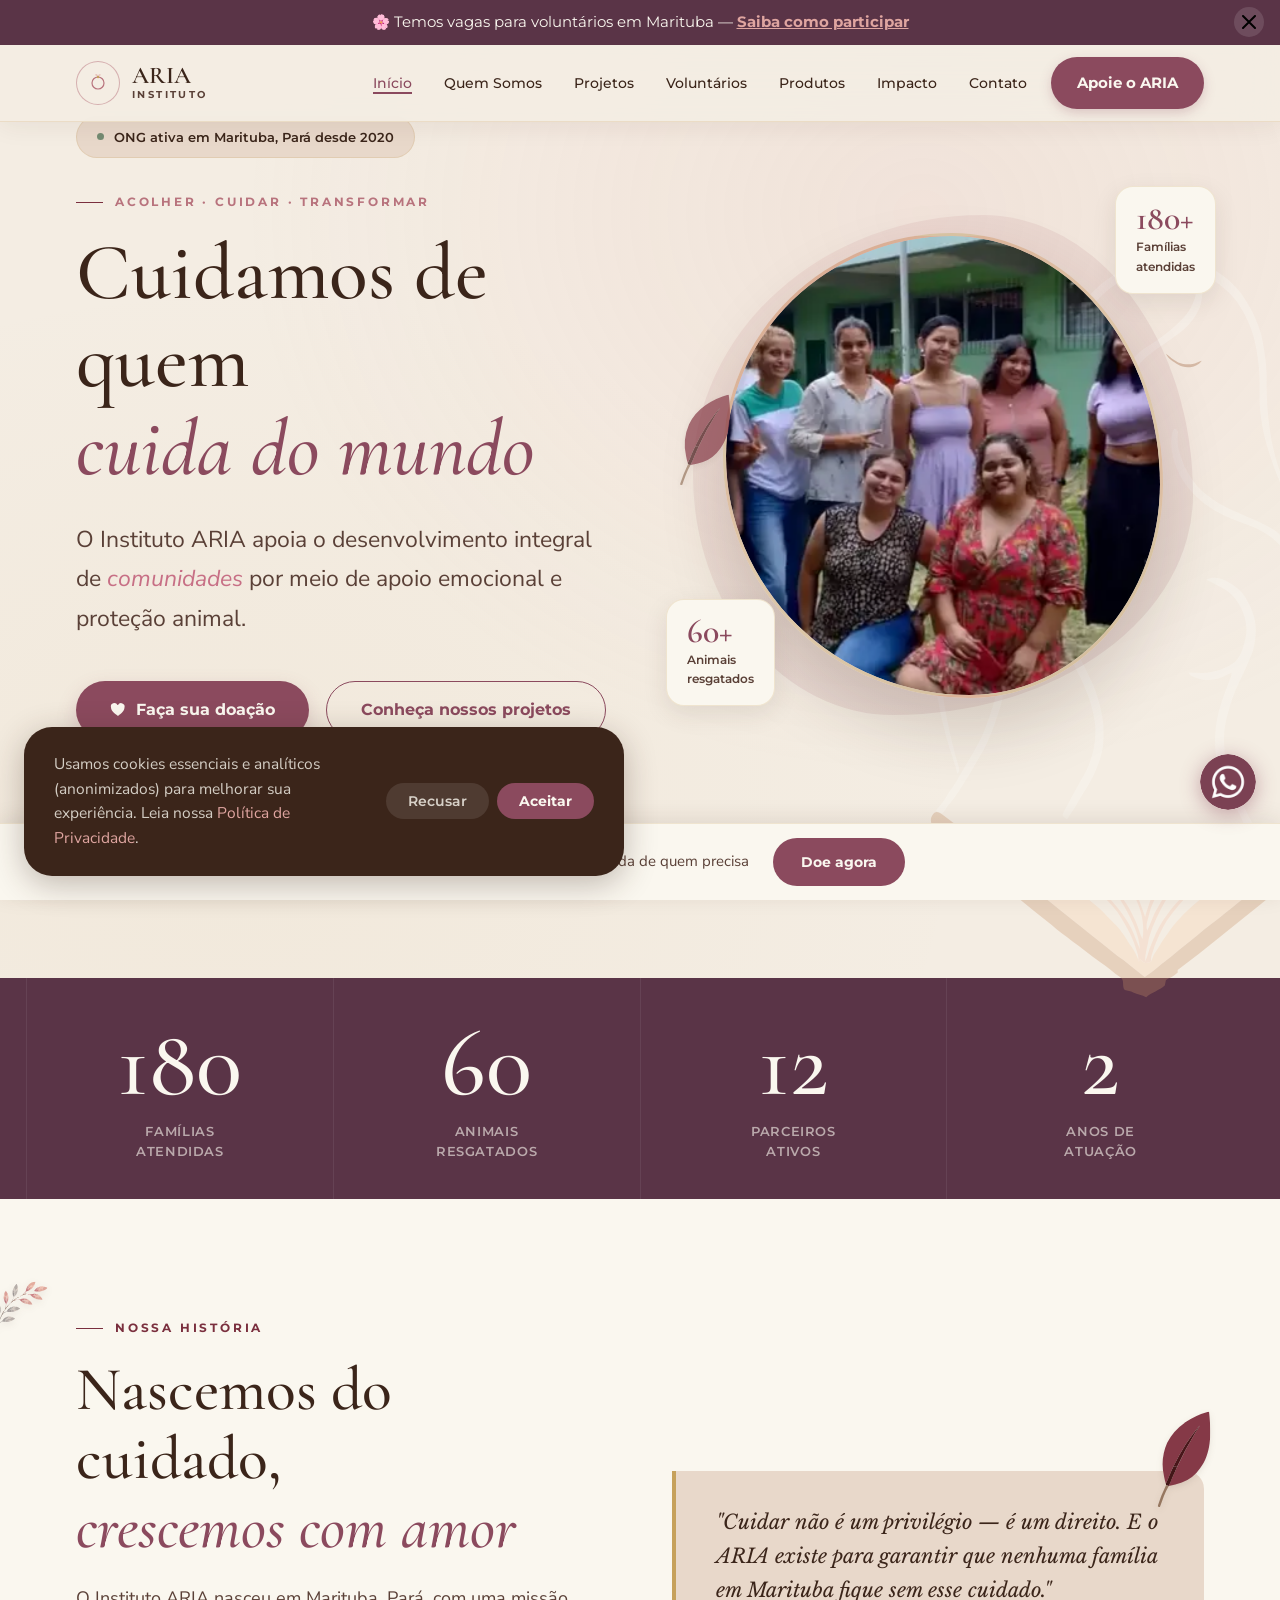
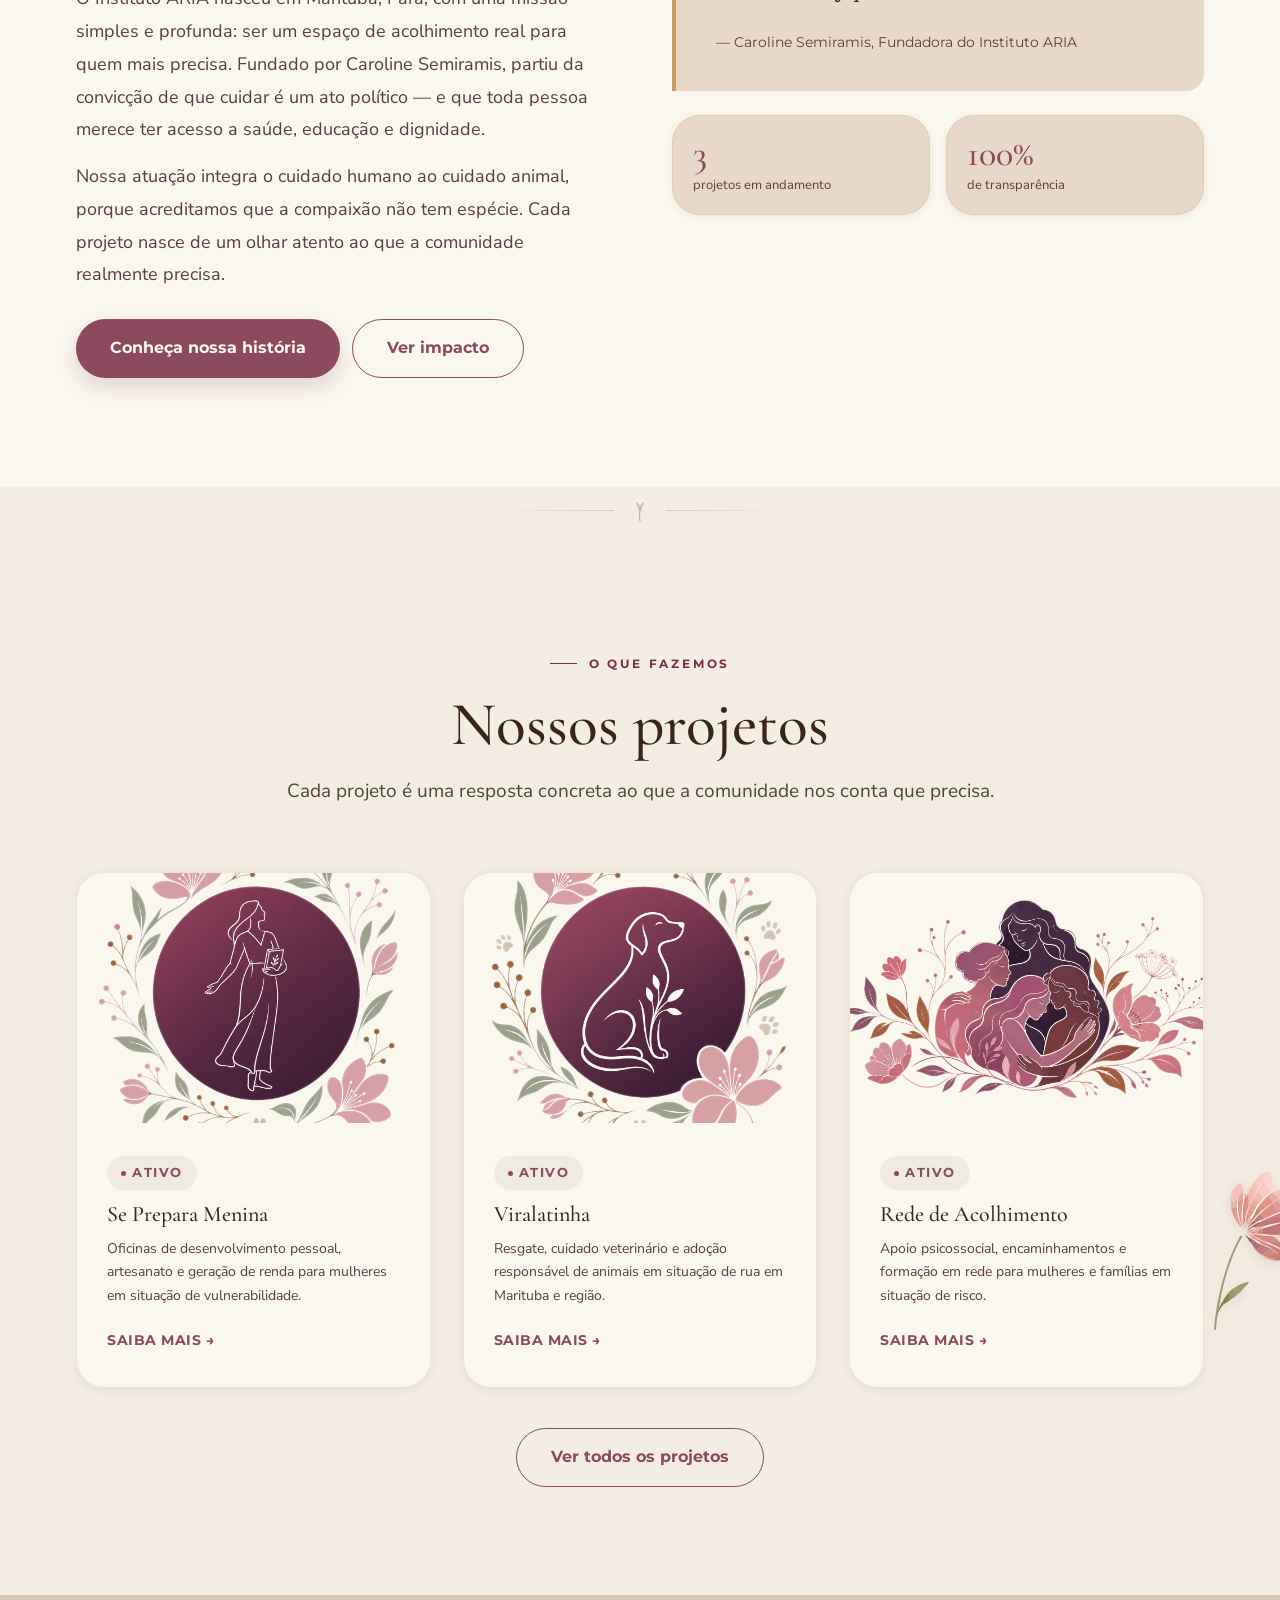
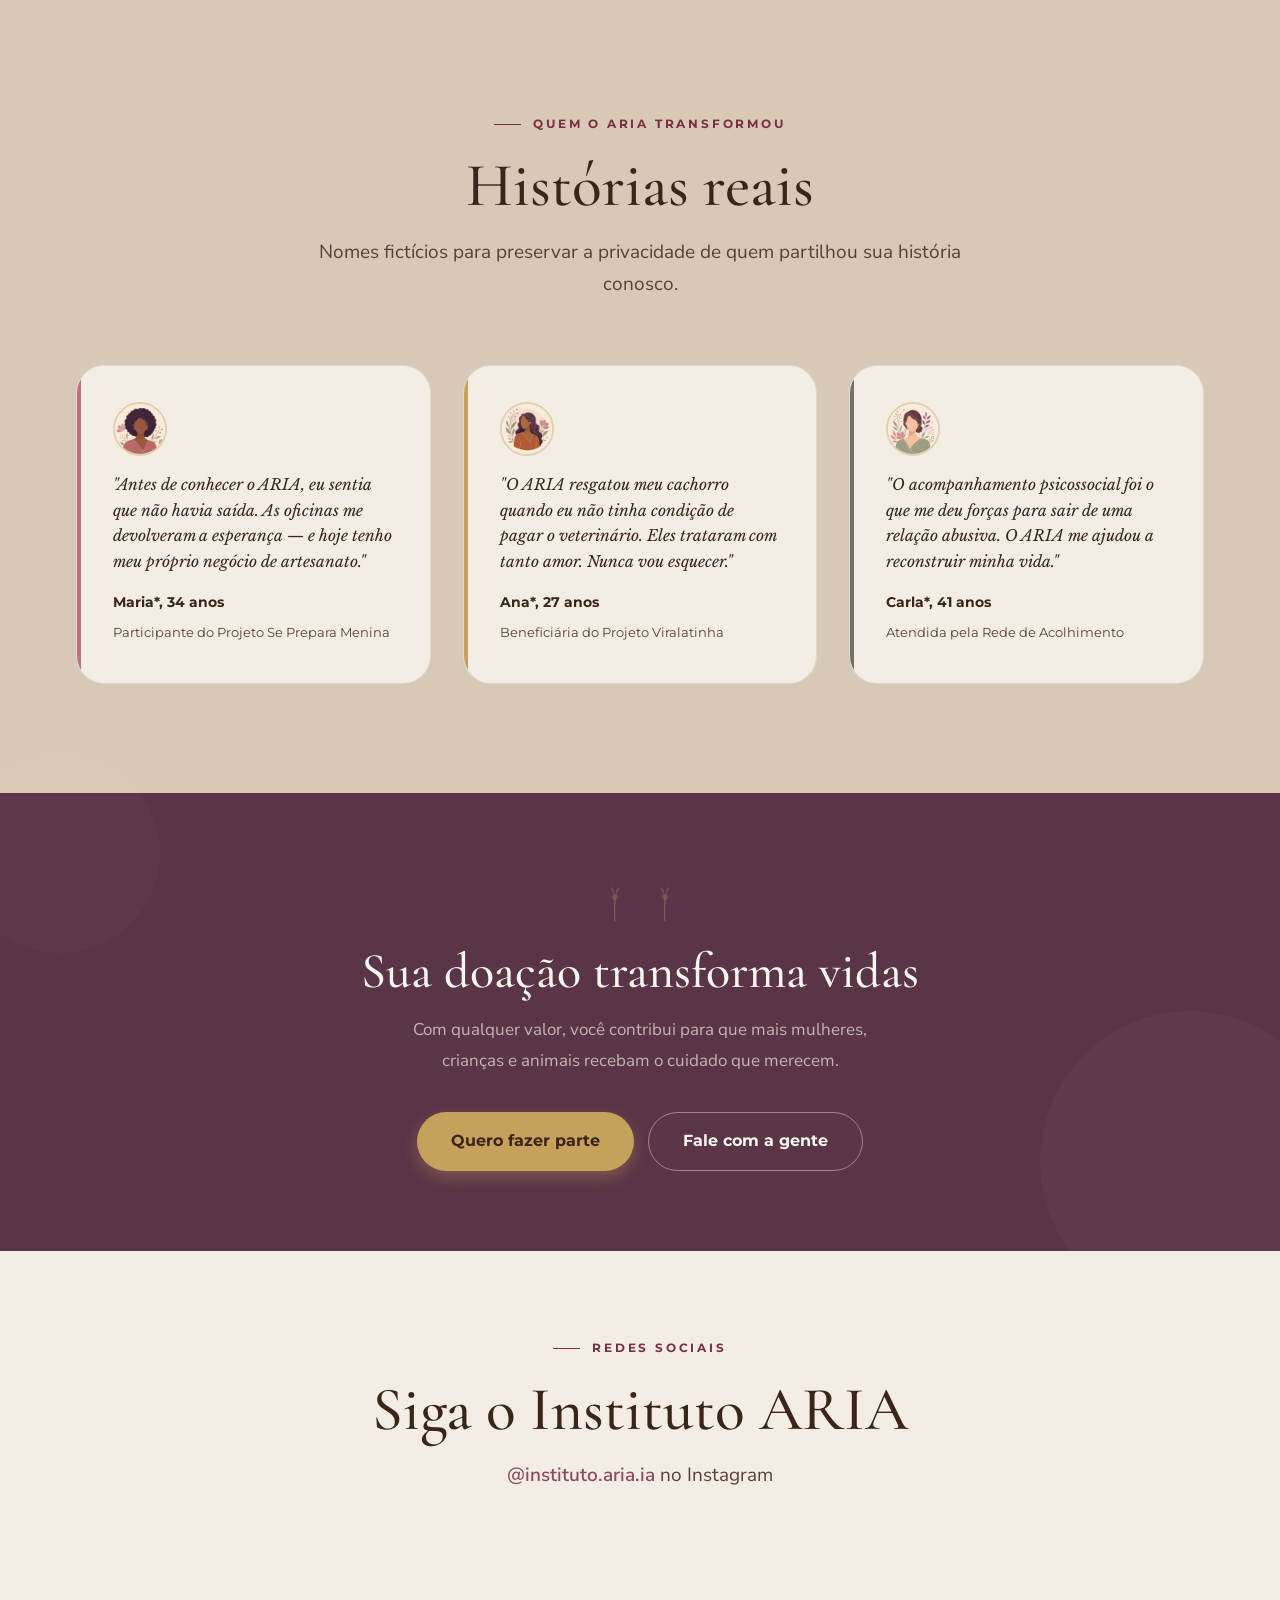
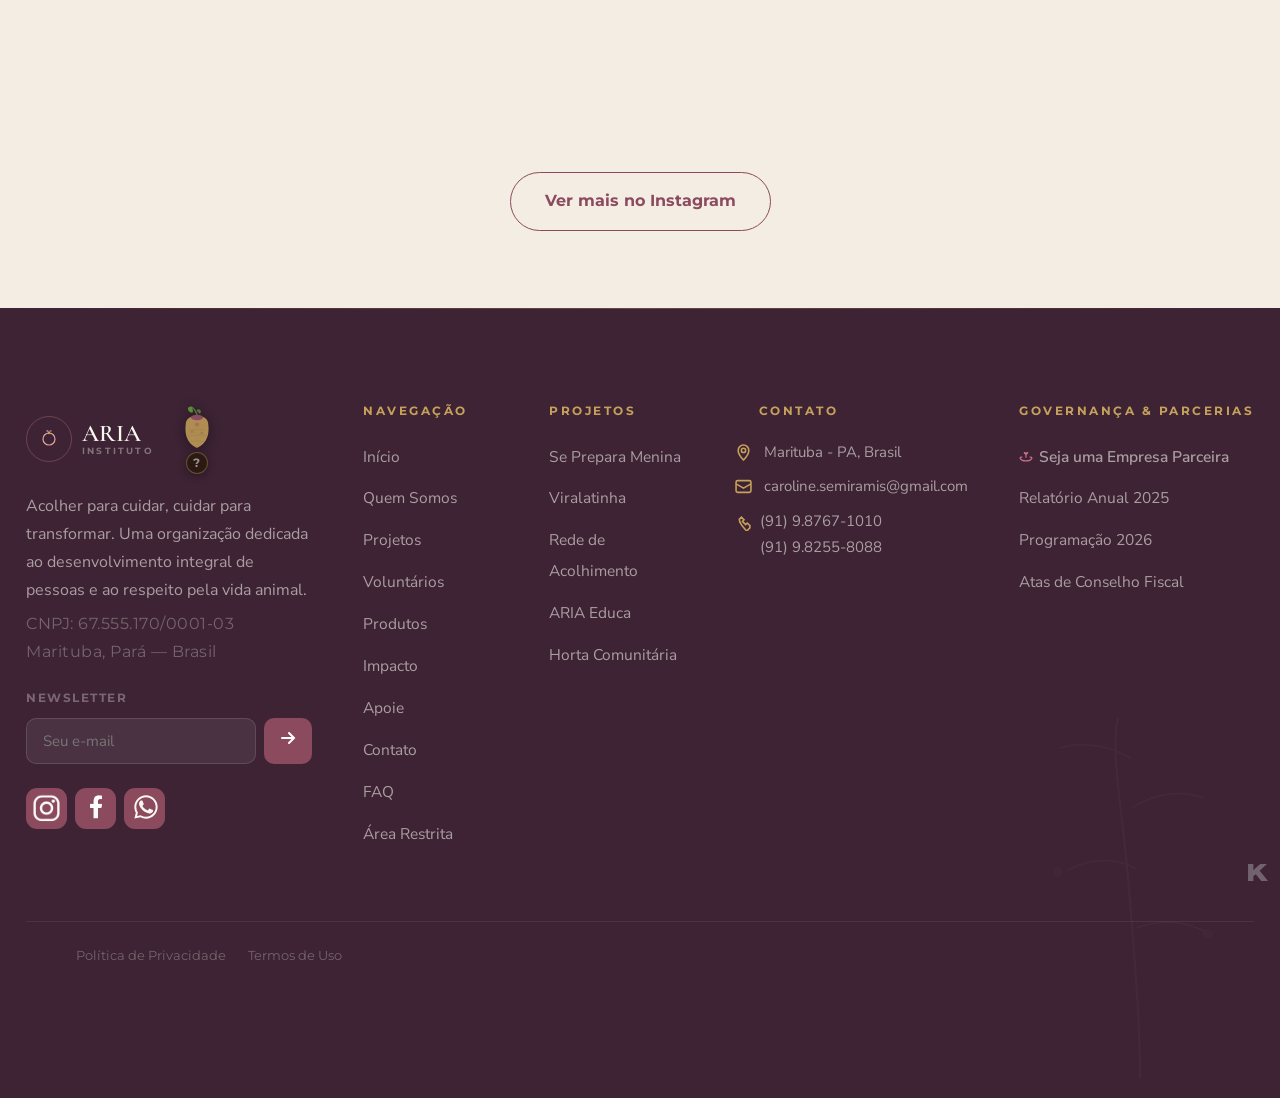
==== commit 12811393: "Descrição da alteração" ====
--- a/index.html
+++ b/index.html
@@ -10,9 +10,9 @@
 <link rel="preconnect" href="https://fonts.gstatic.com" crossorigin>
 <link rel="preload" href="https://fonts.googleapis.com/css2?family=Cormorant+Garamond:ital,wght@0,300;0,400;0,500;0,600;1,300;1,400;1,500&family=Libre+Baskerville:ital,wght@0,400;0,700;1,400&family=Nunito+Sans:opsz,wght@6..12,300;6..12,400;6..12,500;6..12,600;6..12,700&family=Montserrat:wght@400;500;600;700&display=swap" as="style" onload="this.onload=null;this.rel='stylesheet'">
 <noscript><link rel="stylesheet" href="https://fonts.googleapis.com/css2?family=Cormorant+Garamond:ital,wght@0,300;0,400;0,500;0,600;1,300;1,400;1,500&family=Libre+Baskerville:ital,wght@0,400;0,700;1,400&family=Nunito+Sans:opsz,wght@6..12,300;6..12,400;6..12,500;6..12,600;6..12,700&family=Montserrat:wght@400;500;600;700&display=swap"></noscript>
-<link rel="stylesheet" href="css/main.css">
-<link rel="stylesheet" href="css/head2.css">
-<link rel="stylesheet" href="css/vine.css">
+<link rel="stylesheet" href="css/main.css?v=202607262330">
+<link rel="stylesheet" href="css/head2.css?v=202607261738">
+<link rel="stylesheet" href="css/vine.css?v=202607261738">
 </head>
 <body data-page="home">
 <!-- sprite das plantas/flores, invisível, só fonte para os <use> -->
@@ -220,19 +220,22 @@
               <div class="hero-img-placeholder" aria-label="Fotos do Instituto ARIA" style="padding:0;overflow:hidden;">
                 <div class="hero-carousel" id="heroCarousel">
                   <div class="hero-slide active">
-                    <img src="https://loremflickr.com/540/645/volunteer,community,social?lock=31" alt="Voluntários do Instituto ARIA" loading="eager" fetchpriority="high"/>
+                    <img src="assets/img/hero/hero-comunidade-praia.webp" alt="Equipe do Instituto ARIA com participantes do projeto Se Prepara Menina" loading="eager" fetchpriority="high" decoding="async"/>
                   </div>
                   <div class="hero-slide">
-                    <img src="https://loremflickr.com/540/645/children,education,brazil?lock=32" alt="Crianças no Instituto ARIA" loading="lazy"/>
+                    <img src="assets/img/hero/hero-grupo-jovens.webp" alt="Grupo de jovens participantes dos projetos do Instituto ARIA" loading="lazy" decoding="async"/>
                   </div>
                   <div class="hero-slide">
-                    <img src="https://loremflickr.com/540/645/animal,rescue,pet,care?lock=33" alt="Animais resgatados" loading="lazy"/>
+                    <img src="assets/img/hero/hero-oficina-informatica.webp" alt="Oficina de informática com participantes do Se Prepara Menina" loading="lazy" decoding="async"/>
                   </div>
                   <div class="hero-slide">
-                    <img src="https://loremflickr.com/540/645/garden,organic,community?lock=34" alt="Horta comunitária" loading="lazy"/>
+                    <img src="assets/img/hero/hero-autocuidado.webp" alt="Oficina de autocuidado do projeto Se Prepara Menina" loading="lazy" decoding="async"/>
                   </div>
                   <div class="hero-slide">
-                    <img src="https://loremflickr.com/540/645/family,help,support,care?lock=35" alt="Famílias atendidas" loading="lazy"/>
+                    <img src="assets/img/hero/hero-certificado.webp" alt="Participantes recebendo certificado do Se Prepara Menina" loading="lazy" decoding="async"/>
+                  </div>
+                  <div class="hero-slide">
+                    <img src="assets/img/hero/hero-grupo-retrato.webp" alt="Grupo de participantes e voluntárias do Instituto ARIA" loading="lazy" decoding="async"/>
                   </div>
                 </div>
               </div>
@@ -573,13 +576,14 @@
           <li><a href="impacto.html" role="button" tabindex="0">Impacto</a></li>
           <li><a href="apoie.html" role="button" tabindex="0">Apoie</a></li>
           <li><a href="contato.html" role="button" tabindex="0">Contato</a></li>
+          <li><a href="faq.html" role="button" tabindex="0">FAQ</a></li>
           <li><a href="restrita.html" role="button" tabindex="0">Área Restrita</a></li>
         </ul>
       </div>
 
       <!-- Projetos -->
       <div class="footer-col footer-projetos-col">
-        <h5>Projetos</h5>
+        <h5><a href="projetos.html" role="button" tabindex="0" class="footer-col-title-link">Projetos</a></h5>
         <ul>
           <li><a href="projetos.html" role="button" tabindex="0">Se Prepara Menina</a></li>
           <li><a href="projetos.html" role="button" tabindex="0">Viralatinha</a></li>
@@ -592,7 +596,7 @@
       <!-- Contato + newsletter -->
       <!-- Contato -->
       <div class="footer-col footer-contato-col">
-        <h5 style="padding-left:24px;">Contato</h5>
+        <h5 style="padding-left:24px;"><a href="contato.html" role="button" tabindex="0" class="footer-col-title-link">Contato</a></h5>
         <div class="footer-contact-item">
           <svg viewBox="0 0 16 16"><path d="M8 1C5.24 1 3 3.24 3 6c0 3.75 5 9 5 9s5-5.25 5-9c0-2.76-2.24-5-5-5zm0 7a2 2 0 1 1 0-4 2 2 0 0 1 0 4z"/></svg>
           <span>Marituba - PA, Brasil</span>
@@ -611,12 +615,12 @@
       </div>
 
       <div class="footer-col footer-gov-col">
-        <h5>Governan&ccedil;a &amp; Parcerias</h5>
+        <h5><a href="governanca.html" role="button" tabindex="0" class="footer-col-title-link">Governan&ccedil;a &amp; Parcerias</a></h5>
         <ul>
-          <li><a href="parceria.html" role="button" tabindex="0" class="footer-link-partner">&#129309; Seja uma Empresa Parceira</a></li>
-          <li><a href="#" role="button" tabindex="0">Relatório Anual 2025</a></li>
-          <li><a href="#" role="button" tabindex="0">Programação 2026</a></li>
-          <li><a href="#" role="button" tabindex="0">Atas de Conselho Fiscal</a></li>
+          <li><a href="parceria.html" role="button" tabindex="0" class="footer-link-partner"><svg class="footer-partner-icon" viewBox="0 0 16 16" aria-hidden="true"><path d="M1.3 9.6c1.1 1.9 3.1 2.9 6.7 2.9s5.6-1 6.7-2.9M1.3 9.6c-.1-1 .8-1.9 1.9-1.4M14.7 9.6c.1-1-.8-1.9-1.9-1.4M8 8.4V3.2M8 5.4C8 3.4 6.8 2.4 6 3.2c.8.8 1.3 1.4 2 2.2zm0 0c0-2 1.2-3 2-2.2-.8.8-1.3 1.4-2 2.2z"/></svg> Seja uma Empresa Parceira</a></li>
+          <li><a href="governanca.html#relatorio" role="button" tabindex="0">Relatório Anual 2025</a></li>
+          <li><a href="governanca.html#programacao" role="button" tabindex="0">Programação 2026</a></li>
+          <li><a href="governanca.html#atas" role="button" tabindex="0">Atas de Conselho Fiscal</a></li>
         </ul>
       </div>
 
@@ -726,9 +730,11 @@
         <rect x="8" y="8" width="184" height="94" rx="12" fill="none" stroke="#E8D5B7" stroke-width="1.2" stroke-dasharray="6 4" opacity=".8"/>
         <circle cx="15" cy="15" r="3.5" fill="#9A7535" opacity=".6"/><circle cx="185" cy="15" r="3.5" fill="#9A7535" opacity=".6"/>
         <circle cx="15" cy="95" r="3.5" fill="#9A7535" opacity=".6"/><circle cx="185" cy="95" r="3.5" fill="#9A7535" opacity=".6"/>
-        <text class="vine-sign-text-title" x="100" y="38">🌱 FAÇA PARTE</text>
-        <text class="vine-sign-text-main" x="100" y="66">VOLUNTÁRIO</text>
-        <text class="vine-sign-text-sub" x="100" y="88">✦ Clique aqui e saiba mais ✦</text>
+        <g id="vine-sign-text-layer">
+          <text id="vine-sign-title" class="vine-sign-text-title" x="100" y="38">🌱 FAÇA PARTE</text>
+          <text id="vine-sign-main" class="vine-sign-text-main" x="100" y="66">VOLUNTÁRIO</text>
+          <text id="vine-sign-sub" class="vine-sign-text-sub" x="100" y="88">✦ Clique aqui e saiba mais ✦</text>
+        </g>
       </g>
     </g>
   </svg>
@@ -753,11 +759,11 @@
     </g>
   </defs>
 </svg>
-<script src="js/core.js"></script>
-<script src="js/plants.js"></script>
-<script src="js/features.js"></script>
-<script src="js/behold.js"></script>
-<script src="js/vine.js"></script>
-<script src="js/spa-nav.js"></script>
+<script src="js/core.js?v=202607262330"></script>
+<script src="js/plants.js?v=202607261738"></script>
+<script src="js/features.js?v=202607261738"></script>
+<script src="js/behold.js?v=202607261738"></script>
+<script src="js/vine.js?v=202607261738"></script>
+<script src="js/spa-nav.js?v=202607261738"></script>
 </body>
 </html>
--- a/css/main.css
+++ b/css/main.css
@@ -59,7 +59,7 @@
 /* ─── 2. RESET ─── */
 *, *::before, *::after { box-sizing: border-box; margin: 0; padding: 0; }
 script, noscript { display: none !important; visibility: hidden !important; height: 0 !important; overflow: hidden !important; }
-html { font-size: 16px; overflow-x: clip; background: var(--aria-cream); } /* clip no html: propaga ao viewport sem criar BFC nem travar scroll vertical; fundo igual ao body pra evitar flash de cor na navegação */
+html { font-size: 16px; overflow-x: clip; background: var(--aria-plum-d); } /* clip no html: propaga ao viewport sem criar BFC nem travar scroll vertical */
 body {
   font-family: 'Nunito Sans', system-ui, sans-serif;
   background: var(--aria-cream);
@@ -164,6 +164,286 @@
 .fade-up.delay-3.visible { transition-delay: 300ms; }
 @media (prefers-reduced-motion: reduce) {
   .fade-up { opacity:1; transform:none; transition:none; }
+}
+
+/* ═══════════════════════════════════════════════════════════
+   CARROSSEL COVERFLOW — imagem central em destaque, laterais
+   parciais à esquerda/direita; clique gira para revelar a próxima.
+   ═══════════════════════════════════════════════════════════ */
+.carousel-wrap {
+  display: flex;
+  align-items: center;
+  gap: 10px;
+  margin-top: 8px;
+}
+.carousel-nav {
+  flex: 0 0 44px;
+  width: 44px;
+  height: 44px;
+  border-radius: 50%;
+  border: 1px solid var(--aria-border-gold);
+  background: var(--aria-ivory);
+  color: var(--aria-wine);
+  display: flex;
+  align-items: center;
+  justify-content: center;
+  cursor: pointer;
+  transition: background var(--t), transform var(--t);
+  z-index: 2;
+}
+.carousel-nav:hover { background: var(--aria-gold); color: #fff; }
+.carousel-nav:active { transform: scale(.94); }
+.carousel-nav:disabled { opacity: .35; cursor: default; }
+.carousel-nav:disabled:hover { background: var(--aria-ivory); color: var(--aria-wine); }
+
+.coverflow-stage {
+  position: relative;
+  flex: 1;
+  min-width: 0;
+  height: 640px; /* ajustado dinamicamente por JS conforme o card ativo */
+  overflow: hidden;
+  outline: none;
+  perspective: 1400px; /* profundidade para a rotação 3D dos cards */
+}
+.coverflow-stage:focus-visible {
+  box-shadow: inset 0 0 0 3px var(--aria-gold);
+}
+.carousel-card {
+  position: absolute;
+  top: 0;
+  left: 50%;
+  width: min(624px, 70vw); /* 3x o original, -20% conforme ajuste, limitado à largura da tela */
+  background: var(--aria-card, #fff);
+  border-radius: var(--r-xl);
+  overflow: hidden;
+  box-shadow: var(--shadow-md, 0 8px 24px rgba(59,37,26,.08));
+  display: flex;
+  flex-direction: column;
+  transition: transform 620ms cubic-bezier(.22,1,.36,1), opacity 460ms ease, box-shadow 460ms ease;
+  cursor: pointer;
+  transform-style: preserve-3d;
+  backface-visibility: hidden;
+}
+.carousel-card.is-active {
+  cursor: default;
+  box-shadow: var(--shadow-xl, 0 20px 44px rgba(59,37,26,.18));
+}
+.carousel-card:focus-visible {
+  outline: 3px solid var(--aria-gold);
+  outline-offset: 3px;
+}
+/* Escurece levemente os cards laterais para reforçar a leitura da rotação 3D,
+   mesmo quando a foto ocupa quase toda a borda do card (casos de resgate). */
+.carousel-card:not(.is-active)::after {
+  content: '';
+  position: absolute;
+  inset: 0;
+  background: rgba(43,26,20,.28);
+  pointer-events: none;
+}
+.carousel-card.is-active .carousel-expand-btn { pointer-events: auto; }
+.carousel-card:not(.is-active) .carousel-expand-btn { pointer-events: none; }
+
+/* Foto: amplia até no máximo 2x, sem cortar bordas (object-fit: contain) */
+.carousel-card-photo {
+  height: clamp(210px, 26vw, 400px);
+  overflow: hidden;
+  display: flex;
+  align-items: center;
+  justify-content: center;
+  background: var(--aria-cream);
+}
+.carousel-card-photo img {
+  max-width: 100%;
+  max-height: 100%;
+  width: auto;
+  height: auto;
+  object-fit: contain;
+  display: block;
+}
+
+.carousel-card-body { padding: 27px 30px 30px; }
+
+/* Depoimentos do Se Prepara Menina: foto circular, tamanho fixo (referência enviada) */
+#dep-track .carousel-card-photo {
+  width: 280px;
+  height: 280px;
+  flex: 0 0 auto;
+  margin: 32px auto 0;
+  border-radius: 50%;
+  background: var(--aria-cream);
+}
+#dep-track .carousel-card-photo img {
+  width: 100%;
+  height: 100%;
+  object-fit: cover;
+  border-radius: 50%;
+}
+#dep-track .carousel-card-body { text-align: center; }
+.carousel-card-name {
+  display: block;
+  font-family: 'Libre Baskerville', serif;
+  font-weight: 700;
+  font-size: 22.5px; /* +50% sobre 15px */
+  color: var(--aria-wine);
+  margin-bottom: 12px;
+}
+.carousel-card-quote, .carousel-card-quote-plain {
+  font-family: 'Libre Baskerville', Georgia, serif;
+  font-size: 21.75px; /* +50% sobre 14.5px */
+  line-height: 1.55;
+  color: var(--aria-brown);
+  margin: 0;
+}
+.carousel-card-quote { font-style: italic; }
+.carousel-expand-btn {
+  margin-top: 12px;
+  background: none;
+  border: none;
+  padding: 8px 0 0;
+  font-family: 'Montserrat', sans-serif;
+  font-size: 17px; /* +50% sobre 11.5px */
+  font-weight: 700;
+  text-transform: uppercase;
+  letter-spacing: .5px;
+  color: var(--aria-wine);
+  cursor: pointer;
+  min-height: 44px;
+  display: inline-flex;
+  align-items: center;
+}
+.carousel-expand-btn:hover { text-decoration: underline; }
+
+/* Abrir/fechar "Ler depoimento completo" / "Ver jornada": altura + fade,
+   para que a revelação sempre pareça uma animação completa, mesmo quando
+   o conteúdo é mais curto que o teto de altura. */
+.carousel-expand-panel {
+  max-height: 0;
+  opacity: 0;
+  overflow: hidden;
+  pointer-events: none;
+  transition: max-height 420ms cubic-bezier(.22,1,.36,1), opacity 320ms ease;
+  /* rolagem funcional (se precisar), mas sem barra visível */
+  scrollbar-width: none;      /* Firefox */
+  -ms-overflow-style: none;   /* Edge legado */
+}
+.carousel-expand-panel::-webkit-scrollbar { display: none; } /* Chrome/Safari */
+.carousel-card.expanded .carousel-expand-panel {
+  max-height: 820px; /* espaço suficiente pra timeline + prévia ampliada, sem cortar */
+  opacity: 1;
+  overflow-y: auto;
+  pointer-events: auto;
+  margin-top: 6px;
+}
+/* Depoimento completo entre aspas tipográficas */
+.carousel-expand-panel > p {
+  font-family: 'Libre Baskerville', Georgia, serif;
+  font-size: 20.25px; /* +50% sobre 13.5px */
+  line-height: 1.65;
+  color: var(--aria-muted);
+  margin: 0;
+}
+.carousel-expand-panel > p:first-child::before { content: '\201C'; }
+.carousel-expand-panel > p:last-of-type::after  { content: '\201D'; }
+
+.rescue-mini-timeline {
+  display: flex;
+  gap: 8px;
+  overflow-x: auto;
+  padding-bottom: 2px;
+  scrollbar-width: none;
+  -ms-overflow-style: none;
+}
+.rescue-mini-timeline::-webkit-scrollbar { display: none; }
+.rescue-mini-timeline > div {
+  flex: 0 0 90px;
+  text-align: center;
+  cursor: pointer;
+  opacity: 0;
+  transform: translateY(10px);
+  transition: opacity 320ms ease, transform 320ms ease;
+}
+.carousel-card.expanded .rescue-mini-timeline > div { opacity: 1; transform: translateY(0); }
+.carousel-card.expanded .rescue-mini-timeline > div:nth-child(1) { transition-delay: 40ms; }
+.carousel-card.expanded .rescue-mini-timeline > div:nth-child(2) { transition-delay: 100ms; }
+.carousel-card.expanded .rescue-mini-timeline > div:nth-child(3) { transition-delay: 160ms; }
+.carousel-card.expanded .rescue-mini-timeline > div:nth-child(4) { transition-delay: 220ms; }
+.rescue-mini-timeline img {
+  width: 90px;
+  height: 90px;
+  object-fit: contain;
+  background: var(--aria-cream);
+  border-radius: var(--r-md);
+  display: block;
+  border: 1px solid var(--aria-border-gold);
+  transition: border-color var(--t), box-shadow var(--t);
+}
+.rescue-mini-timeline > div:hover img { border-color: var(--aria-gold); }
+.rescue-mini-timeline > div.is-selected img {
+  border-color: var(--aria-wine);
+  box-shadow: 0 0 0 2px rgba(139,74,94,.25);
+}
+.rescue-mini-timeline span {
+  display: block;
+  margin-top: 6px;
+  font-family: 'Montserrat', sans-serif;
+  font-size: 13.5px; /* +50% sobre 9px */
+  font-weight: 700;
+  text-transform: uppercase;
+  letter-spacing: .3px;
+  color: var(--aria-wine);
+  line-height: 1.3;
+}
+
+/* Prévia grande da miniatura clicada — expande para baixo, dentro do painel */
+.rescue-mini-preview {
+  max-height: 0;
+  opacity: 0;
+  overflow: hidden;
+  transition: max-height 380ms cubic-bezier(.22,1,.36,1), opacity 280ms ease;
+}
+.rescue-mini-preview.is-open {
+  max-height: 700px; /* 2x a foto (560px) + preenchimento/rótulo */
+  opacity: 1;
+  margin-top: 14px;
+}
+.rescue-mini-preview-inner {
+  display: flex;
+  align-items: center;
+  justify-content: center;
+  background: var(--aria-cream);
+  border-radius: var(--r-md);
+  padding: 10px;
+}
+.rescue-mini-preview img {
+  max-width: 100%;
+  max-height: 560px; /* 2x o tamanho anterior (280px) */
+  width: auto;
+  height: auto;
+  object-fit: contain;
+  border-radius: calc(var(--r-md) - 4px);
+  display: block;
+}
+.rescue-mini-preview-label {
+  display: block;
+  text-align: center;
+  margin-top: 8px;
+  font-family: 'Montserrat', sans-serif;
+  font-size: 12px;
+  font-weight: 700;
+  text-transform: uppercase;
+  letter-spacing: .4px;
+  color: var(--aria-wine);
+}
+
+/* Respeita quem pede menos movimento: sem o giro/profundidade 3D e com
+   transições curtas, mas ainda visíveis (não trocar tudo instantaneamente). */
+@media (prefers-reduced-motion: reduce) {
+  .carousel-card { transition: opacity 200ms linear, transform 200ms linear; }
+  .carousel-expand-panel, .rescue-mini-preview, .rescue-mini-timeline > div {
+    transition-duration: 150ms;
+    transition-delay: 0ms !important;
+  }
 }
 
 /* ─── 7. BARRA DE ANÚNCIO ─── */
@@ -372,6 +652,10 @@
   font-style:italic;transition:opacity 280ms ease;
 }
 .hero-cycle-word.fading { opacity:0; }
+.tier-cycle {
+  display:inline;transition:opacity 280ms ease;
+}
+.tier-cycle.fading { opacity:0; }
 .hero-ctas { display:flex;gap:14px;flex-wrap:wrap;margin-bottom:44px; }
 .hero-trust { display:flex;align-items:center;gap:20px;flex-wrap:wrap; }
 .hero-trust-item {
@@ -395,7 +679,7 @@
   pointer-events:none;
 }
 .hero-img-wrap {
-  position:relative;width:360px;height:430px;z-index:2;
+  position:relative;width:380px;height:410px;z-index:2;
 }
 .hero-img-wrap img {
   width:100%;height:100%;object-fit:cover;
@@ -421,7 +705,19 @@
   transition:opacity 1s ease;
 }
 .hero-slide.active { opacity:1; }
-.hero-slide img { width:100%;height:100%;object-fit:cover;display:block; }
+.hero-slide img {
+  width:100%;height:100%;object-fit:cover;display:block;
+  transform-origin:center center;
+  transform:scale(1.45);
+}
+/* Escala a imagem além do necessário pro "cover", criando folga real pra
+   deslizar horizontalmente. O movimento em si (translateX) é controlado
+   via JS (js/core.js → ARIA_reinitHeroPan), atualizando o transform a
+   cada frame — mas só na foto ATIVA (as outras ficam paradas nesse
+   scale, já que estão com opacity:0). `will-change` também é aplicado
+   só na ativa, via JS, pra não manter 6 camadas de composição à toa.
+   Intencionalmente NÃO respeita prefers-reduced-motion aqui: o pan é um
+   efeito decorativo pedido explicitamente pelo cliente pra esse carrossel. */
 /* Floating badges on hero visual */
 .hero-badge {
   position:absolute;background:var(--aria-ivory);
@@ -516,6 +812,16 @@
   transition:transform var(--t),box-shadow var(--t);
 }
 .aria-card-ivory:hover { transform:translateY(-4px);box-shadow:var(--shadow-md); }
+.gov-link-card { display:block;text-decoration:none;color:inherit;cursor:pointer; }
+.gov-link-icon {
+  width:42px;height:42px;border-radius:12px;background:rgba(184,115,125,.12);
+  display:flex;align-items:center;justify-content:center;
+}
+.gov-link-icon svg { width:20px;height:20px;fill:none;stroke:var(--aria-wine,#8B4A5E);stroke-width:1.4;stroke-linecap:round;stroke-linejoin:round; }
+.partner-icon { width:42px;height:42px;border-radius:12px;display:flex;align-items:center;justify-content:center;flex-shrink:0; }
+.partner-icon svg { width:20px;height:20px; }
+.why-vol-icon { width:56px;height:56px;border-radius:16px;display:flex;align-items:center;justify-content:center; }
+.why-vol-icon svg { width:26px;height:26px; }
 /* Project cards */
 .project-card {
   background:var(--aria-ivory);border-radius:var(--r-lg);overflow:hidden;
@@ -879,6 +1185,9 @@
   font-size:13px;color:rgba(250,247,239,.58);transition:color var(--t);line-height:1.5;
 }
 .footer-contact-item a:hover { color:var(--aria-ivory); }
+.footer-col-title-link { color:inherit;text-decoration:none;cursor:pointer;transition:color var(--t); }
+.footer-col-title-link:hover { color:var(--aria-rose-vivid); }
+.footer-partner-icon { width:14px;height:14px;stroke:var(--aria-rose-vivid);fill:none;stroke-width:1.4;stroke-linecap:round;stroke-linejoin:round;vertical-align:-2px;margin-right:2px; }
 .footer-newsletter { margin-top:22px; }
 .footer-newsletter p { font-family:'Montserrat',sans-serif;font-size:10px;font-weight:700;letter-spacing:1.5px;text-transform:uppercase;color:rgba(250,247,239,.32)!important;margin-bottom:10px!important; }
 .footer-nl-form { display:flex;gap:8px; }
@@ -1713,7 +2022,7 @@
   .hero-trust-item svg { width:18px;height:18px; }
   .hero-visual { height:590px; }
   .hero-orb { width:500px;height:500px; }
-  .hero-img-wrap { width:405px;height:485px; }
+  .hero-img-wrap { width:440px;height:465px; }
   .hero-badge { padding:15px 20px; }
   .hero-badge-num { font-size:34px; }
   .hero-badge-label { font-size:11.5px; }
@@ -2107,17 +2416,11 @@
   margin:12px 0 0!important;color:rgba(255,255,255,.72)!important;
   font-size:12px;line-height:1.55;
 }
-.volunteer-questionnaire-modal {
-  position:fixed;inset:0;z-index:12000;display:grid;place-items:center;
-  padding:clamp(10px,2vw,24px);background:rgba(46,29,35,.74);
-  backdrop-filter:blur(5px);
-}
-.volunteer-questionnaire-modal[hidden] { display:none; }
+.volunteer-questionnaire-dialog-page-wrap { display:block; }
 .volunteer-questionnaire-dialog {
-  width:min(900px,100%);max-height:min(94dvh,920px);overflow:auto;
-  overscroll-behavior:contain;background:var(--aria-ivory);
+  width:100%;background:var(--aria-ivory);
   border:1px solid var(--aria-border-gold);border-radius:var(--r-lg);
-  box-shadow:0 28px 80px rgba(31,18,23,.35);
+  box-shadow:0 20px 56px rgba(31,18,23,.16);
 }
 .volunteer-questionnaire-header {
   position:sticky;top:0;z-index:2;display:flex;align-items:flex-start;
@@ -2132,6 +2435,7 @@
   width:44px;height:44px;flex:0 0 44px;border-radius:50%;
   border:1px solid var(--aria-border-gold);background:var(--aria-cream);
   color:var(--aria-wine);font-size:25px;line-height:1;cursor:pointer;
+  display:flex;align-items:center;justify-content:center;text-decoration:none;
 }
 .volunteer-questionnaire-body { padding:clamp(20px,4vw,38px); }
 .questionnaire-notice {
--- a/css/vine.css
+++ b/css/vine.css
@@ -5,14 +5,14 @@
   .vine-sign-text-main { font-family:'Montserrat',sans-serif,Arial; font-size:20px; font-weight:800; fill:#4A7A35; text-anchor:middle; }
   .vine-sign-text-sub { font-family:'Montserrat',sans-serif,Arial; font-size:11px; font-weight:600; fill:#C6A15B; text-anchor:middle; }
 
-  #vine-cta-layer{ position:fixed; inset:0; width:100vw; height:100vh; pointer-events:none; z-index:850; overflow:hidden; }
+  #vine-cta-layer{ position:fixed; inset:0; width:100vw; height:100vh; pointer-events:none; z-index:850; overflow:hidden; opacity:0; transition:opacity 1.4s ease; }
+  #vine-cta-layer.vine-born{ opacity:1; }
   #vine-cta-svg{ width:100%; height:100%; overflow:visible; display:block; }
   .vine-sign-wrapper{ pointer-events:auto; cursor:grab; }
   .vine-sign-wrapper.dragging{ cursor:grabbing; }
+  #vine-sign-text-layer{ transition:opacity .22s ease; }
+  #vine-sign-text-layer.vine-text-fading{ opacity:0; }
 
-  @media (max-width: 900px), (hover:none) and (pointer:coarse){
+  @media (max-width: 768px), (hover:none) and (pointer:coarse){
     #vine-cta-layer{ display:none; }
   }
-  @media (prefers-reduced-motion: reduce){
-    #vine-cta-layer{ display:none; }
-  }
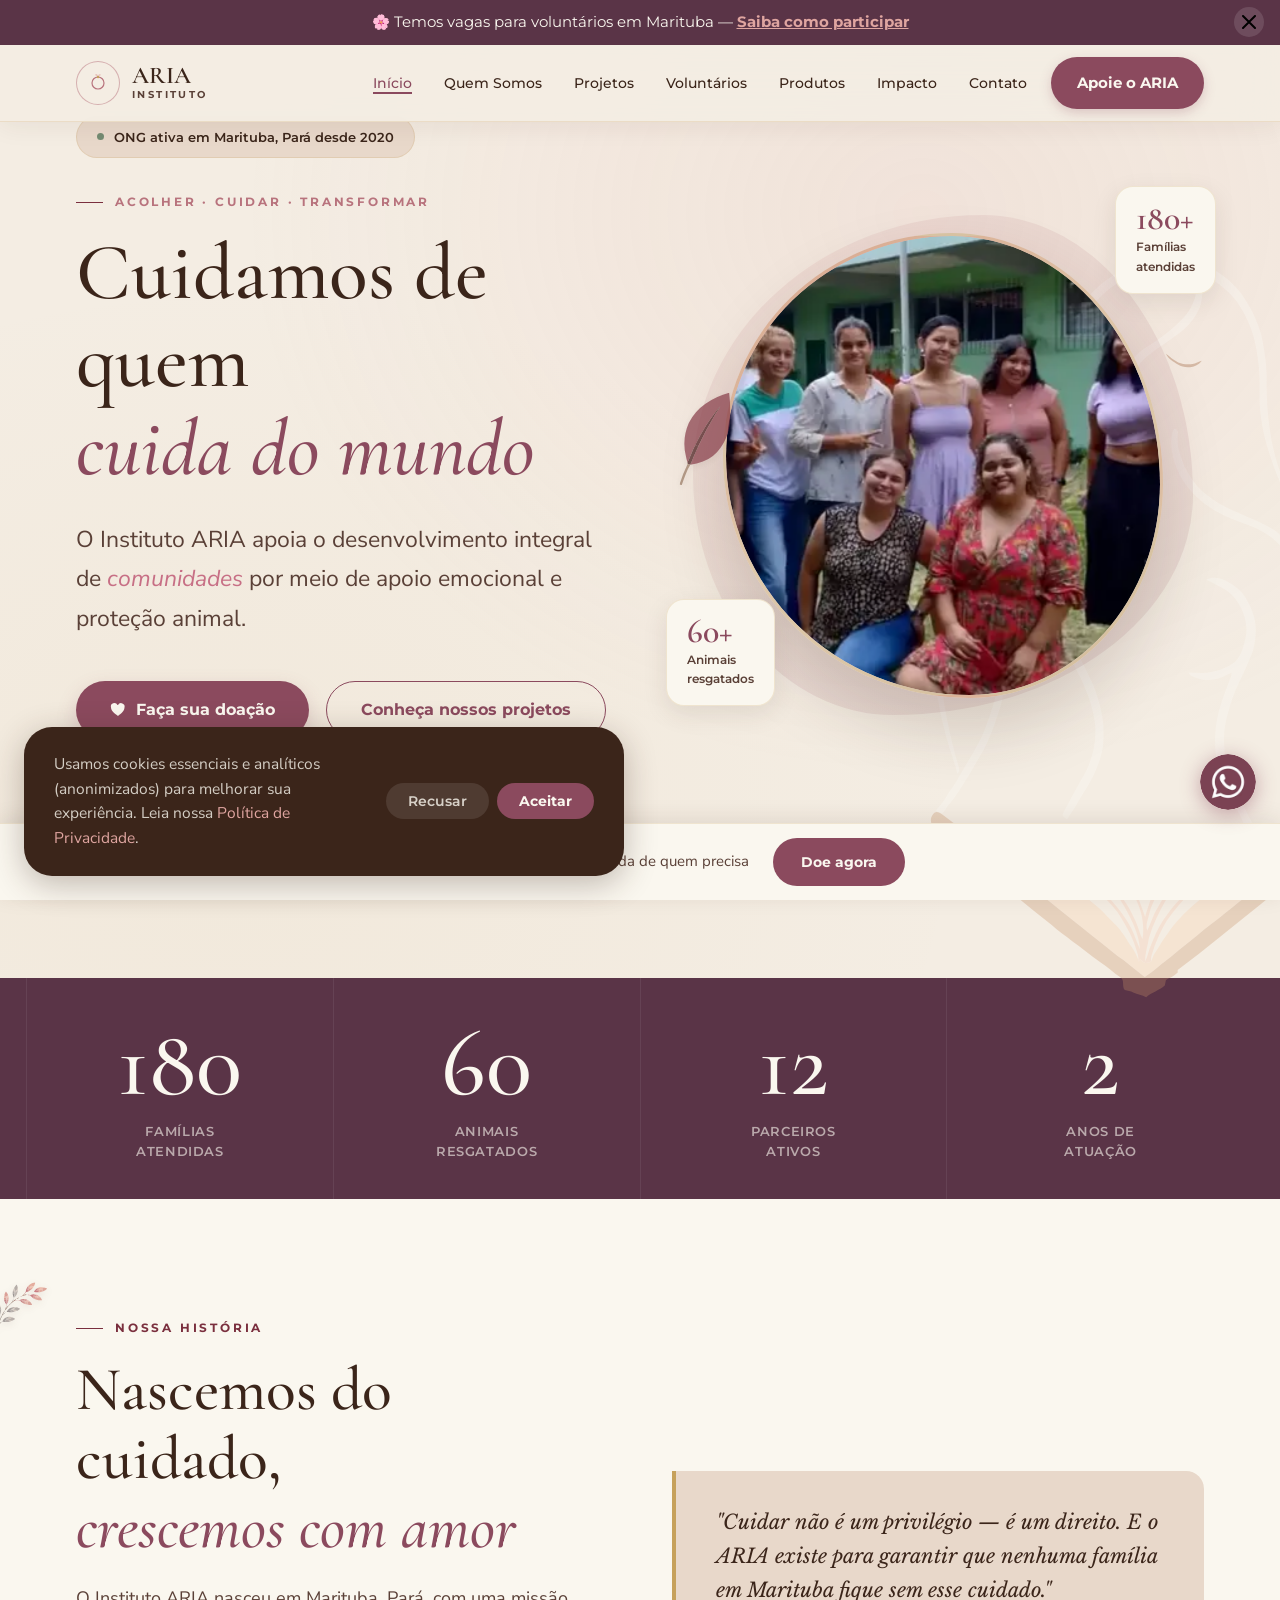
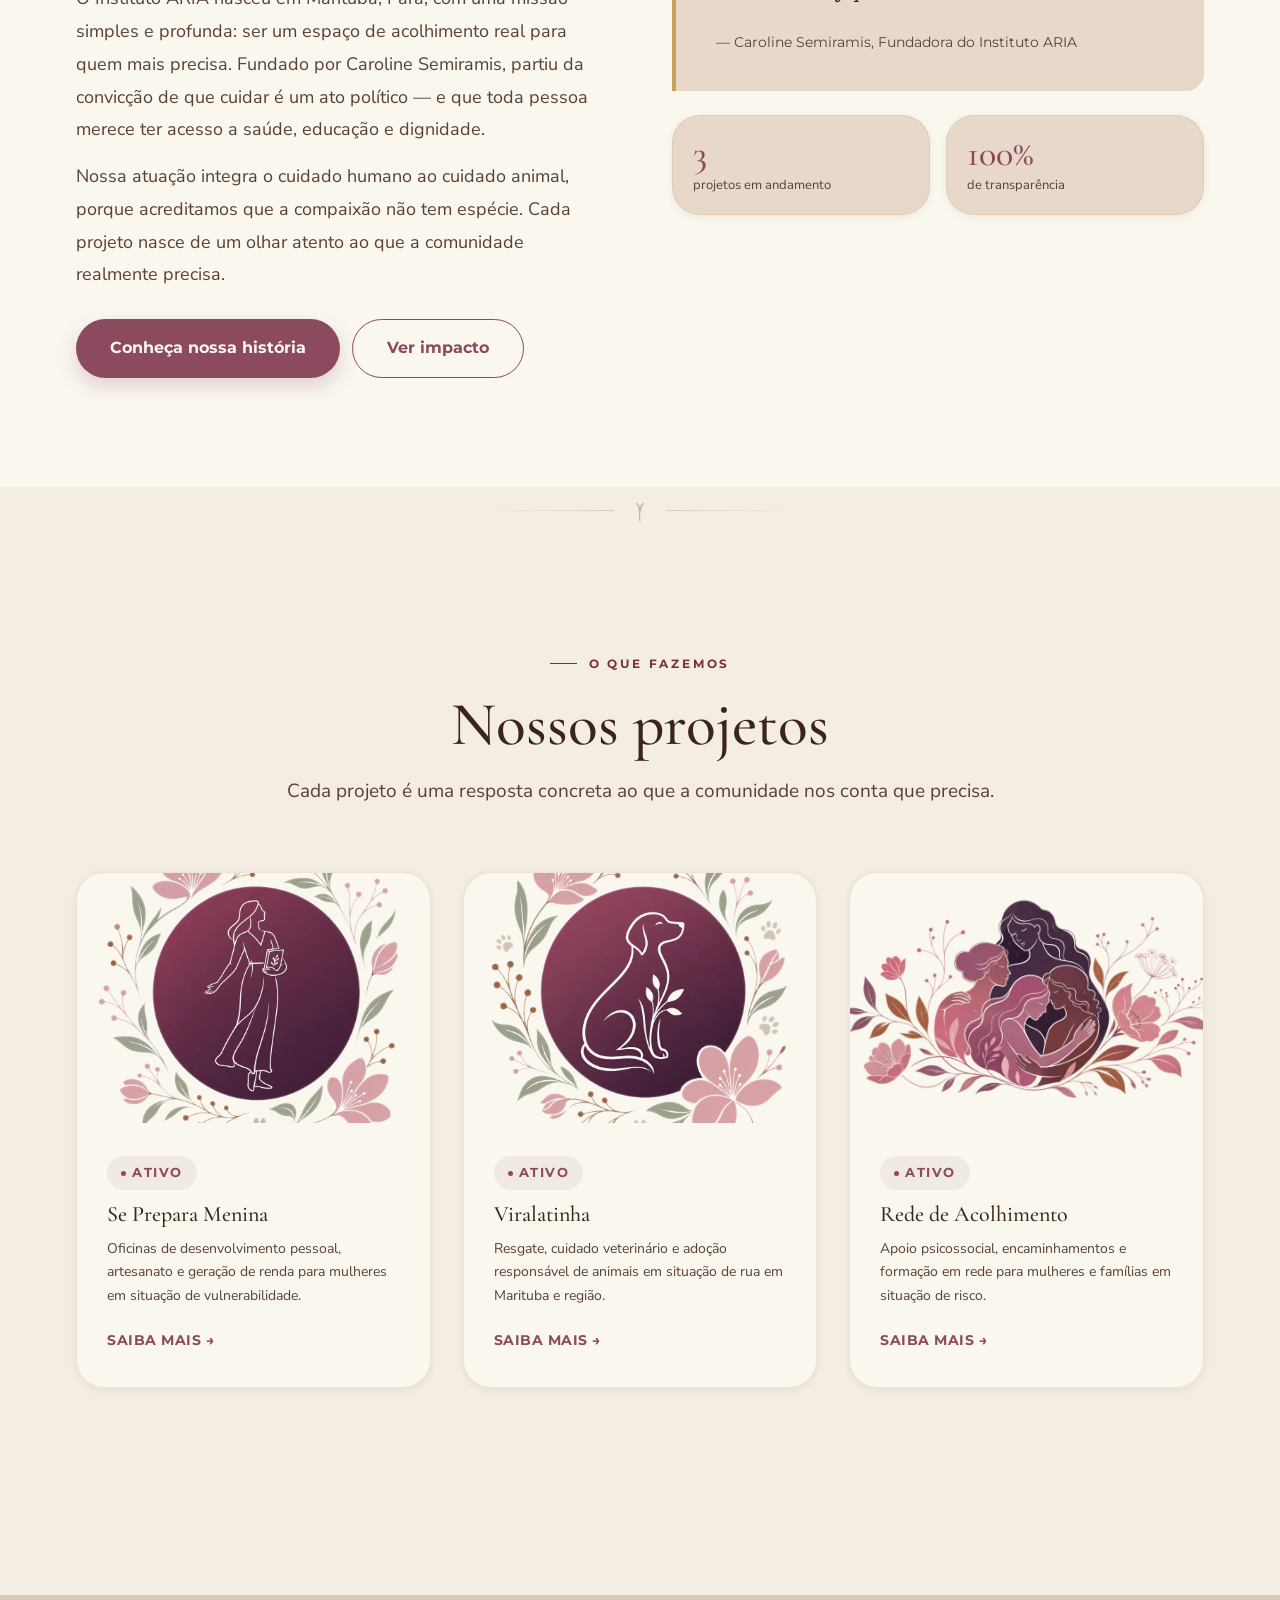
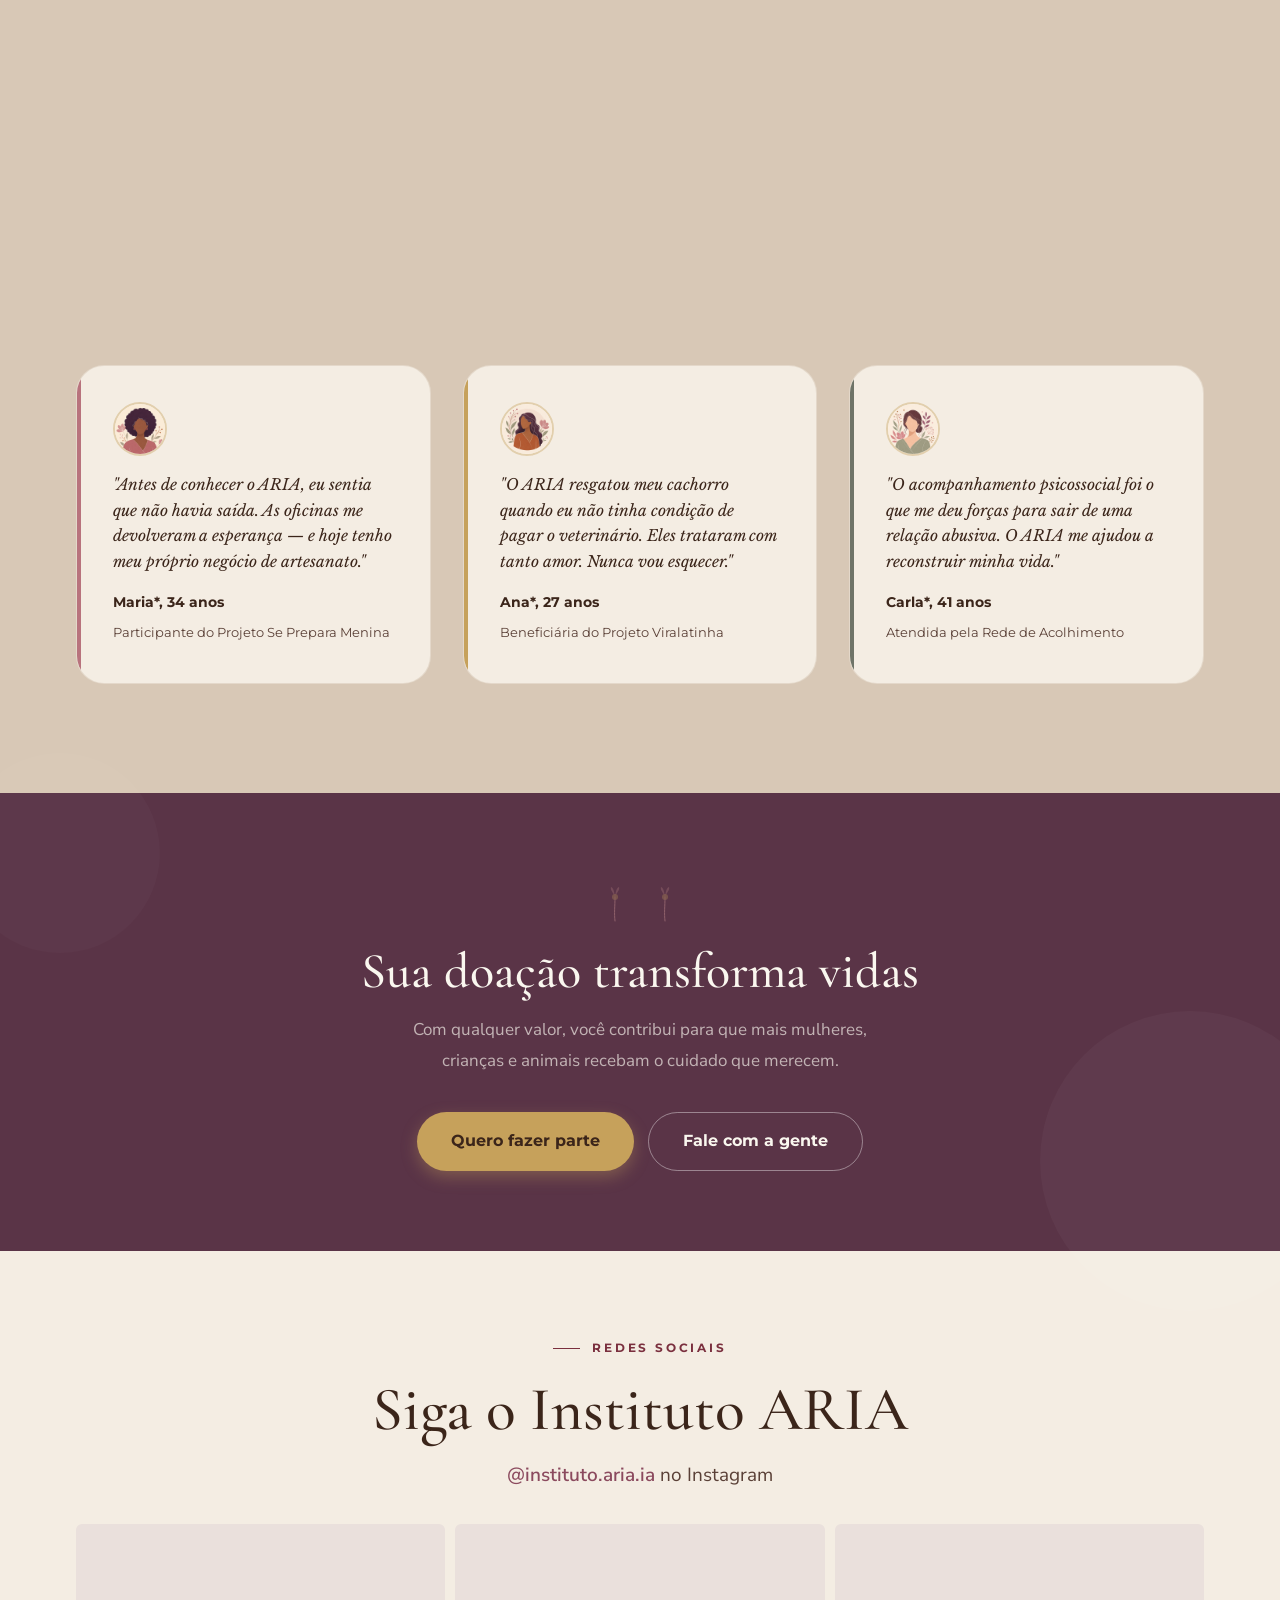
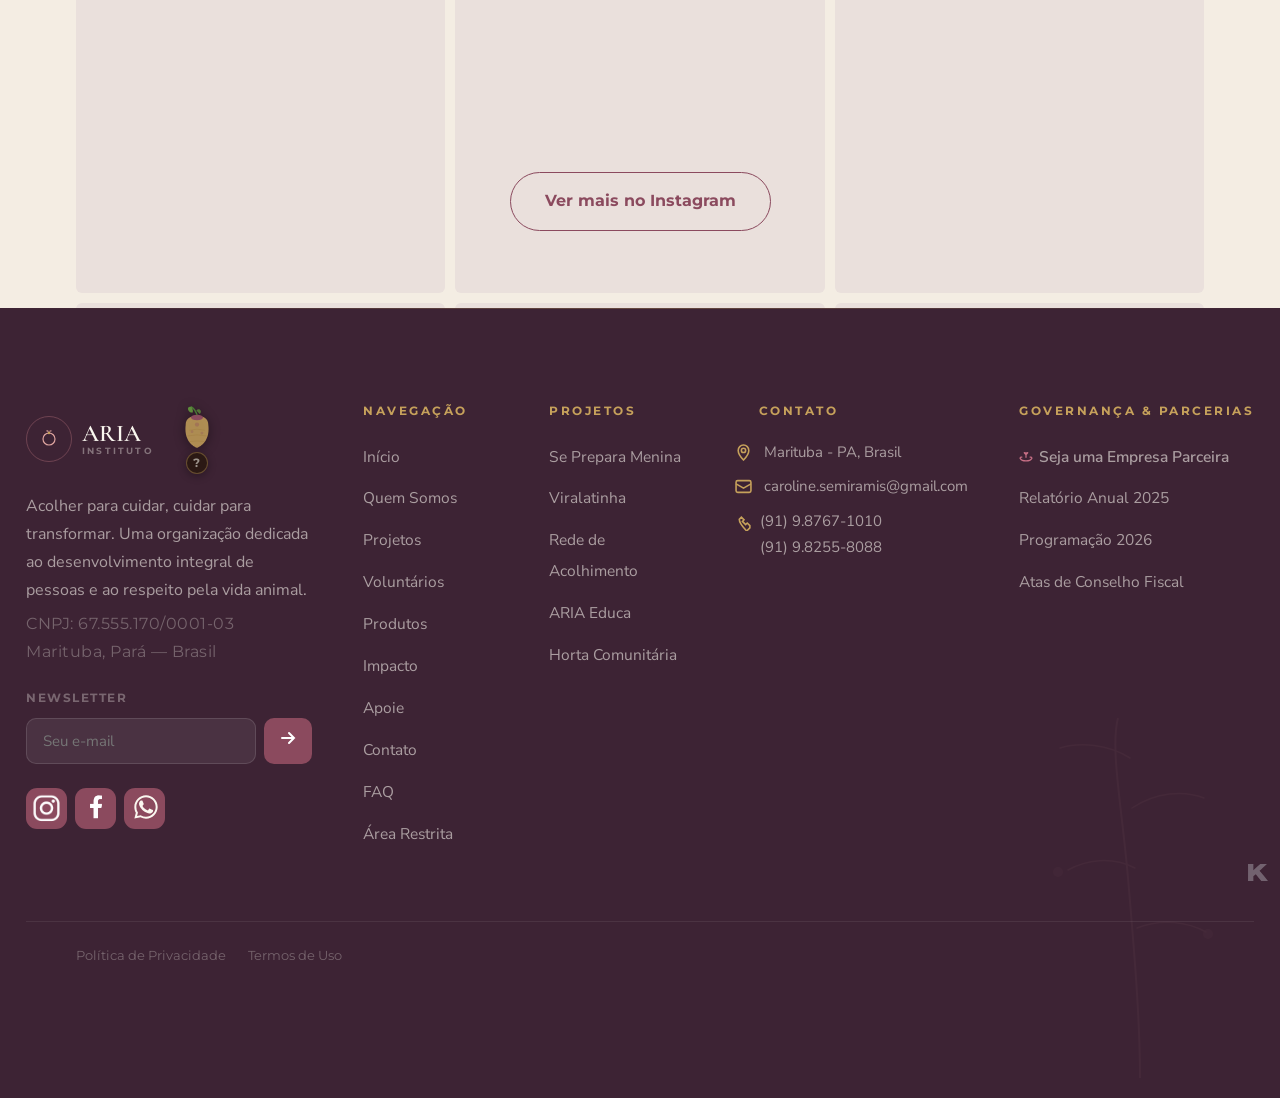
==== commit d8950be8: "Descrição da alteração" ====
--- a/index.html
+++ b/index.html
@@ -5,98 +5,26 @@
 <meta name="viewport" content="width=device-width, initial-scale=1.0">
 <meta name="description" content="Instituto ARIA — Acolher para cuidar, cuidar para transformar. ONG em Marituba, Pará, dedicada ao desenvolvimento integral de mulheres, famílias e proteção animal.">
 <title>Instituto ARIA — Acolher para cuidar, cuidar para transformar</title>
-<link rel="preconnect" href="https://fonts.googleapis.com">
-  <link rel="preconnect" href="https://loremflickr.com">
-<link rel="preconnect" href="https://fonts.gstatic.com" crossorigin>
-<link rel="preload" href="https://fonts.googleapis.com/css2?family=Cormorant+Garamond:ital,wght@0,300;0,400;0,500;0,600;1,300;1,400;1,500&family=Libre+Baskerville:ital,wght@0,400;0,700;1,400&family=Nunito+Sans:opsz,wght@6..12,300;6..12,400;6..12,500;6..12,600;6..12,700&family=Montserrat:wght@400;500;600;700&display=swap" as="style" onload="this.onload=null;this.rel='stylesheet'">
-<noscript><link rel="stylesheet" href="https://fonts.googleapis.com/css2?family=Cormorant+Garamond:ital,wght@0,300;0,400;0,500;0,600;1,300;1,400;1,500&family=Libre+Baskerville:ital,wght@0,400;0,700;1,400&family=Nunito+Sans:opsz,wght@6..12,300;6..12,400;6..12,500;6..12,600;6..12,700&family=Montserrat:wght@400;500;600;700&display=swap"></noscript>
-<link rel="stylesheet" href="css/main.css?v=202607262330">
-<link rel="stylesheet" href="css/head2.css?v=202607261738">
-<link rel="stylesheet" href="css/vine.css?v=202607261738">
+<link rel="preconnect" href="https://fonts.googleapis.com"><link rel="preconnect" href="https://fonts.gstatic.com" crossorigin>
+<link rel="preload" href="https://fonts.googleapis.com/css2?family=Cormorant+Garamond:ital,wght@0,300;0,400;0,500;0,600;1,300;1,400;1,500&family=Libre+Baskerville:ital,wght@0,400;0,700;1,400&family=Nunito+Sans:opsz,wght@6..12,300;6..12,400;6..12,500;6..12,600;6..12,700&family=Montserrat:wght@400;500;600;700;800&display=swap" as="style" onload="this.onload=null;this.rel='stylesheet'">
+<noscript><link rel="stylesheet" href="https://fonts.googleapis.com/css2?family=Cormorant+Garamond:ital,wght@0,300;0,400;0,500;0,600;1,300;1,400;1,500&family=Libre+Baskerville:ital,wght@0,400;0,700;1,400&family=Nunito+Sans:opsz,wght@6..12,300;6..12,400;6..12,500;6..12,600;6..12,700&family=Montserrat:wght@400;500;600;700;800&display=swap"></noscript>
+<link rel="stylesheet" href="css/main.css?v=202607271500">
+<link rel="stylesheet" href="css/head2.css?v=202607271500">
+<link rel="stylesheet" href="css/vine.css?v=202607271500">
 </head>
 <body data-page="home">
-<!-- sprite das plantas/flores, invisível, só fonte para os <use> -->
-<svg class="sprite-defs" aria-hidden="true">
-  <defs>
-<symbol id="plant-1" viewBox="0 0 10.68 22.56"><path fill="#957056" d="M85.38 20.59c.34-.14.74.1.81.44a.6.6 0 0 1-.27.71c-.29.18-.72.08-.88-.22a1 1 0 0 1-.08-.43c.02-.24.2-.43.42-.5" style="stroke-width:.0521303" transform="translate(-76.02 -20.55)"/><path fill="#694529" d="M81.94 22.12c-.14-.3.12-.7.46-.65.24 0 .4.23.42.45-.03.13-.06.28-.17.36-.22.18-.6.11-.7-.16" style="stroke-width:.0521303" transform="translate(-76.02 -20.55)"/><path fill="#6b4428" d="M79.34 21.68c.38-.2.88.18.78.6-.05.44-.65.57-.94.3-.27-.25-.17-.75.16-.9" style="stroke-width:.0521303" transform="translate(-76.02 -20.55)"/><path fill="#7e5a3f" d="M84.96 23.28c.02-.27.48-.26.5 0 .04.18-.1.34-.27.35l-.05.17-.08-.21c-.06-.1-.14-.19-.1-.31" style="stroke-width:.0521303" transform="translate(-76.02 -20.55)"/><path fill="#6e492c" d="M82.2 23.3c.05-.23.4-.23.47-.03.03.14-.08.25-.14.36.06.37.04.74.06 1.1q.03.6.04 1.2c.08.87.01 1.74.1 2.6.14-.43.2-.89.27-1.34q.24-1.7.58-3.38c-.12-.1-.18-.28-.04-.38.14-.17.41.02.38.22-.02.1-.15.14-.18.25-.08.66-.23 1.32-.33 1.99q-.14 1.1-.32 2.2l-.05.08c.13-.04.14-.2.2-.29q.39-.67.69-1.37c.3-.74.62-1.47.87-2.23q.1-.35.26-.69l.08.2c-.02.34-.17.63-.27.94-.26.66-.46 1.34-.77 1.98q-.32.75-.74 1.44c-.2.4-.5.76-.52 1.23.29.74.63 1.47.9 2.22l.04-.03.13-.1c-.02.1 0 .22-.11.24a.4.4 0 0 0-.27.22l-.33-.89c-.2-.55-.45-1.07-.64-1.62a7 7 0 0 1-1.28-.3l.33-.14q.15.03.31.05c-.26-.16-.5-.35-.78-.49q-.8-.5-1.53-1.07c-.52-.4-1.06-.74-1.57-1.13-.13-.1-.3-.15-.38-.3 0-.08.12-.2.2-.1.22.23.52.38.78.57l1.03.74c.44.3.84.63 1.3.9.23.12.44.28.68.38-1.05-1.1-1.94-2.36-2.89-3.56-.06-.11-.25-.06-.3-.2-.1-.2.17-.42.34-.3.09.09.07.21.05.32.88 1.02 1.61 2.16 2.58 3.1.23.22.4.5.65.7q-.27-.47-.5-.97l-.99-2.02q-.35-.8-.65-1.63c-.12-.01-.24-.09-.25-.22-.04-.18.19-.38.34-.25.13.1.12.27.06.4.41.9.77 1.82 1.25 2.68q.4.83.83 1.66-.03-.23-.1-.45l-.92-4.04q-.14-.1-.2-.26.07-.18.24-.24c.18.03.31.25.17.4q.06.47.2.93.37 1.63.77 3.24c.05.15.04.33.13.46.01-.68-.04-1.36-.04-2.03-.03-.6 0-1.19-.04-1.78l-.01-.85c-.12-.06-.22-.18-.17-.33" style="stroke-width:.0521303" transform="translate(-76.02 -20.55)"/><path fill="#6c472b" d="M77.67 23.4c.25-.07.54.09.59.35.07.3-.21.6-.51.56-.29.02-.5-.3-.41-.57a.5.5 0 0 1 .33-.33" style="stroke-width:.0521303" transform="translate(-76.02 -20.55)"/><path fill="#744e31" d="M86.06 23.77c.37-.12.75.3.6.65-.1.38-.65.44-.86.14-.2-.26-.07-.71.26-.79" style="stroke-width:.0521303" transform="translate(-76.02 -20.55)"/><path fill="#714d30" d="M77.14 25.12q.2-.06.37.06c.22.18.16.57-.09.68-.2.11-.45 0-.55-.19-.1-.22.05-.48.27-.55" style="stroke-width:.0521303" transform="translate(-76.02 -20.55)"/><path fill="#805b3e" d="M85.3 25.99c-.08-.25.09-.6.38-.57.23-.01.42.3.28.5-.08.18-.28.25-.47.22l-.1-.17h-.03z" style="stroke-width:.0521303" transform="translate(-76.02 -20.55)"/><path fill="#714c2e" d="m85.36 25.98.03-.01.1.17c-.13.3-.34.55-.5.84a8 8 0 0 0-.9 3.12q-.08 1.05.04 2.1c.05.54.27 1.04.4 1.55q.68 2.28.86 4.64c.1 1.56.07 3.14-.25 4.68l-.15.04-.14-.12a20 20 0 0 0-1-10.27c-.34-.26-.64-.58-1-.83l-.7-.5a39 39 0 0 0-3.61-1.91c-.35-.17-.66-.4-1.01-.55a1 1 0 0 1-.28-.18c.07-.05.16-.2.25-.1.4.35.94.47 1.4.72q1.1.49 2.14 1.04 1.08.56 2.06 1.28c.17.12.31.28.5.4l-.07-.16a.4.4 0 0 1 .27-.22c.11-.02.1-.15.1-.23l-.12.1a8 8 0 0 1 .04-1.63c.1-1.03.4-2.04.9-2.94.18-.36.43-.69.64-1.03" style="stroke-width:.0521303" transform="translate(-76.02 -20.55)"/><path fill="#765235" d="M76.26 26.32c.3-.16.7.17.61.5-.03.2-.22.37-.42.35a.43.43 0 0 1-.43-.4.5.5 0 0 1 .24-.45" style="stroke-width:.0521303" transform="translate(-76.02 -20.55)"/><path fill="#754f2e" d="M77.37 27.3c-.01-.23.31-.35.46-.18.1.07.07.2.05.3.67.36 1.35.73 2.07 1.02.55.19 1.09.42 1.66.54l-.33.15c-.42-.15-.85-.24-1.25-.4-.5-.23-1.02-.42-1.48-.72-.25-.17-.54-.3-.74-.54-.16.13-.42.03-.44-.18" style="stroke-width:.0521303" transform="translate(-76.02 -20.55)"/><path fill="#795437" d="M76.67 27.93c.18-.1.43.04.43.25.02.28-.38.42-.55.2-.13-.14-.06-.38.12-.45" style="stroke-width:.0521303" transform="translate(-76.02 -20.55)"/><path fill="#8f6b51" d="M77.73 31.44c.33-.1.72.1.8.44.14.4-.26.85-.68.78-.22-.04-.45-.19-.52-.41a.65.65 0 0 1 .4-.8" style="stroke-width:.0521303" transform="translate(-76.02 -20.55)"/></symbol>
-<symbol id="plant-2" viewBox="0 0 10.72 24.25"><path fill="#fff" d="M100.02 57.37c-.06-.3-.16-.59-.15-.89q.17.52.27 1.05.1.42.17.82v.17l-.1-.06c-.01-.37-.12-.73-.2-1.1" style="stroke-width:.0521303" transform="translate(-90.93 -18.8)"/><path fill="#bdb9b5" d="M110.2 41.96q.08-.03.18-.02c.01.42-.06.84-.1 1.25a6.4 6.4 0 0 1-.97 2.62 5 5 0 0 1-3.1 2.07q.56-.98 1.17-1.91c.54-.8 1.06-1.6 1.65-2.36q.15-.17.26-.36-.16.16-.31.36c-.9 1.06-1.68 2.2-2.43 3.37q-.1-.1-.25-.13-.03-.12-.01-.25c.07-.13.18-.23.24-.36l-.2-.05.11-.1-.07-.1.25-.06c-.15-.16-.17-.39-.24-.59q.01-.07.05-.16c.37-.85.95-1.61 1.7-2.17a7 7 0 0 1 2.07-1.05M102.8 43.73c.09-.16.13-.35.28-.47a5.7 5.7 0 0 1 1.81 2.76c.11.53.2 1.07.1 1.6l-.05-.15-.05.2-.07-.2c-.19.04-.4.12-.55-.03-.11 0-.22.04-.33 0-.1-.16-.02-.4-.2-.52l-.04-.03c-.08-.57-.21-1.14-.3-1.72-.05-.19-.06-.38-.14-.57q.22 1.38.41 2.76l-.01.03-.07.25c-.07-.08-.16 0-.21.06l-.31.37c0 .2-.02.42-.21.53a4.7 4.7 0 0 1-.67-2.7c.06-.75.3-1.48.6-2.17" style="stroke-width:.0521303" transform="translate(-90.93 -18.8)"/><path fill="#aca9a7" d="M106.04 47.77a5 5 0 0 1 .34-2.43c.07.2.1.43.24.59l-.25.06.07.1-.11.1.2.05c-.06.13-.17.23-.24.36q-.02.13.01.25.16.03.25.13c-.18.26-.3.56-.5.79" style="stroke-width:.0521303" transform="translate(-90.93 -18.8)"/><path fill="#b5b1ae" d="M103.73 46.92c.19.12.1.36.21.53q.16.02.33-.01c.16.15.36.07.55.03l.07.2.05-.2.05.15a5 5 0 0 1-.59 1.83q-.07-.25-.08-.5-.15-.16-.28-.32l-.04.2c-.09-.45-.12-.9-.2-1.36-.02-.18-.07-.36-.07-.55" style="stroke-width:.0521303" transform="translate(-90.93 -18.8)"/><path fill="#beb9b5" d="M99.54 47.4q.7.39 1.3.91c.4.32.7.72 1 1.14q.44.78.6 1.67l-.25.08-.04.06-.07-.05-.08.03q-.16-.22-.29-.48c-.16.02-.3.13-.44.2l-.15-.13h-.1q-.34-.82-.68-1.64c0 .14.08.26.12.39q.27.7.5 1.44-.15.09-.33.13c0 .2-.23.3-.25.5q-.1.01-.18.06-.04.22-.14.42a5 5 0 0 1-.79-3.1q.07-.83.27-1.63" style="stroke-width:.0521303" transform="translate(-90.93 -18.8)"/><path fill="#aeaaa7" d="M103.59 47.64q.02-.13.07-.25c.1.4.1.82.18 1.22l-.02.03a1 1 0 0 0-.08.32l-.08-.1a.6.6 0 0 1-.3.44q-.28-.33-.5-.7c.19-.1.2-.33.2-.53l.32-.37c.05-.06.14-.14.2-.06" style="stroke-width:.0521303" transform="translate(-90.93 -18.8)"/><path fill="#bcb7b3" d="M110.23 47.71c.3 0 .59-.03.88.03q-.02.14-.07.27c-.36.9-.84 1.76-1.51 2.46a5 5 0 0 1-2.91 1.46c-.4.05-.78.03-1.17.03q.32-.35.7-.65a33 33 0 0 1 3.55-2.68q-.6.32-1.16.69c-.42.25-.8.57-1.2.84l-.31-.03c.09-.15.04-.32-.01-.47.1-.21.1-.5-.08-.67.42-.4.93-.67 1.45-.91a6 6 0 0 1 1.84-.37M106.46 53.9a5.6 5.6 0 0 1 3.09.2q-.56.87-1.29 1.62a5 5 0 0 1-1.89 1.28 5.4 5.4 0 0 1-2.3.3c-.28-.03-.57-.05-.85-.14.1-.15.28-.22.43-.32.74-.5 1.54-.88 2.32-1.28q1.02-.5 2.07-.94c-.16.02-.32.1-.47.15-.74.3-1.48.57-2.18.94q-.12.06-.23.08l-.22-.02c-.02-.15-.02-.32-.12-.44q-.13-.1-.27-.2c-.04-.08 0-.17.01-.25v-.01a5 5 0 0 1 1.9-.96" style="stroke-width:.0521303" transform="translate(-90.93 -18.8)"/><path fill="#a27f67" d="m106.02 47.84.13.01q0 .12-.06.22a141 141 0 0 0-2.32 5.03c.21-.1.34-.32.54-.45.3-.29.65-.5.93-.8l.14.12q-.74.6-1.42 1.27c-.23.26-.52.48-.64.82-.3.75-.65 1.48-.94 2.23l-.76 1.77v.06c.46-.43.98-.77 1.5-1.11.01.05.09.12.05.17-.57.4-1.15.8-1.64 1.29-.17.13-.2.35-.3.53-.17.48-.42.92-.56 1.4.15-.08.27-.21.43-.28q.06.01.1.04c-.22.24-.52.4-.7.67-.33.7-.59 1.43-.9 2.13-.16.39-.27.8-.46 1.17l-.22-.1c.1-.34.25-.65.37-.97q.5-1.23 1-2.45.16-.38.1-.79c-.05-.3-.04-.6-.1-.89-.04-.17-.01-.36-.13-.51l.04.04.11.06v-.17l.01.08q.08.44.15.92.09.33.04.68.38-.87.74-1.73.18-.42.35-.86c.24-.47.42-.96.63-1.45.02-.37-.08-.75-.13-1.12q-.08-.51-.2-1.02l.16-.03q.22.85.32 1.74c.12-.05.12-.2.17-.29q.47-1.08.97-2.16.3-.6.52-1.21c-.02-.35.02-.7 0-1.05q-.05-.45-.06-.91l.12-.03h.02c.05.54.11 1.08.09 1.63q.08-.08.12-.18.8-1.77 1.69-3.52" style="stroke-width:.0521303" transform="translate(-90.93 -18.8)"/><path fill="#a39f9d" d="m104 48.83.04-.2c.07.13.19.2.28.31q.01.26.08.51-.12.24-.28.45l-.02.01c-.02-.36-.08-.72-.1-1.08" style="stroke-width:.0521303" transform="translate(-90.93 -18.8)"/><path fill="#9f9b98" d="M103.74 48.96a1 1 0 0 1 .08-.32q.06.28.07.55c.04.24.09.47.05.71q-.3-.3-.57-.6.25-.15.29-.44z" style="stroke-width:.0521303" transform="translate(-90.93 -18.8)"/><path fill="#b5b2af" d="M105.8 50.53c.26-.6.67-1.1 1.14-1.54.18.17.18.46.08.67.05.15.1.32.01.47l.3.03q-.44.35-.88.7c-.22-.14-.55-.06-.66-.33" style="stroke-width:.0521303" transform="translate(-90.93 -18.8)"/><path fill="#afaba8" d="M105.6 50.96q.08-.22.2-.43c.1.27.43.2.65.32q-.56.46-1.1.97l-.07.02c.08-.3.22-.58.32-.88" style="stroke-width:.0521303" transform="translate(-90.93 -18.8)"/><path fill="#b8b4b1" d="M101.27 50.95c.15-.06.28-.17.44-.19q.13.26.29.48l.08-.03.07.05.04-.06.24-.08c.11.63.04 1.28-.1 1.9q-.12-.08-.24-.17c-.23-.22-.27-.54-.42-.79-.04-.08-.14-.03-.18.02q-.23-.62-.46-1.25h.1z" style="stroke-width:.0521303" transform="translate(-90.93 -18.8)"/><path fill="#b5b0ad" d="M100.63 51.15q.19-.04.34-.13.16.42.3.86l-.25.3.17.03c-.05.17-.24.15-.37.19q.02.12-.01.24-.12.1-.19.23a4 4 0 0 1-.56-.74c.08-.13.1-.28.14-.42q.08-.04.18-.07c.02-.2.24-.29.25-.5" style="stroke-width:.0521303" transform="translate(-90.93 -18.8)"/><path fill="#a8a5a3" d="m101.02 52.18.25-.3c.21.65.46 1.28.62 1.95a4 4 0 0 1-1.27-.96q.07-.14.19-.23c.03-.08 0-.16 0-.24.14-.04.33-.02.38-.2zM101.5 52.08c.03-.05.13-.1.17-.02.15.25.2.57.42.79l.25.18c-.06.26-.18.5-.27.75-.1-.1-.1-.25-.15-.37q-.2-.67-.43-1.33" style="stroke-width:.0521303" transform="translate(-90.93 -18.8)"/><path fill="#afacaa" d="M103.12 56.99a5 5 0 0 1 1.44-2.1c0 .07-.05.16-.01.23q.14.1.27.21c.1.12.1.3.12.44l.22.02c-.61.35-1.25.67-1.82 1.1-.07.04-.13.13-.22.1" style="stroke-width:.0521303" transform="translate(-90.93 -18.8)"/><path fill="#bdb7b2" d="M99.54 55.37c.16.07.25.22.36.34.38.44.6 1 .65 1.58q-.16.09-.28.22l-.1-.06-.03.08q-.1-.53-.27-1.05c0 .3.09.6.15.89-.14-.18-.36-.14-.55-.13-.22-.6-.13-1.27.07-1.87" style="stroke-width:.0521303" transform="translate(-90.93 -18.8)"/><path fill="#b0aaa7" d="M99.47 57.24c.19-.01.41-.05.55.13.07.36.18.72.18 1.09l-.04-.04c-.27-.36-.58-.73-.7-1.18" style="stroke-width:.0521303" transform="translate(-90.93 -18.8)"/><path fill="#b0aca7" d="M100.27 57.5q.13-.12.28-.2.03.59-.23 1.13l-.01-.08q-.07-.4-.17-.82l.03-.08z" style="stroke-width:.0521303" transform="translate(-90.93 -18.8)"/><path fill="#bcb4ae" d="M101.95 59.46q.53-.25 1.13-.24c-.01.11-.13.16-.2.23q-.34.31-.75.5c-.29.16-.62.14-.93.21l-.1-.04c.31-.18.52-.5.85-.66" style="stroke-width:.0521303" transform="translate(-90.93 -18.8)"/><path fill="#fcfbfa" d="m98.8 21.17.14-.12.1.13c.17.4-.16.9-.6.84-.16 0-.4-.18-.53-.02.08.56.02 1.12.07 1.68.1 1.37.14 2.74-.07 4.1l-.08.46q-.17.9-.47 1.77c-.23.72-.57 1.39-.82 2.1a8 8 0 0 0 1.63-1.36 8.98 8.98 0 0 0 2.1-4.75c.05-.2.03-.4.03-.6-.18-.12-.41-.22-.46-.44-.16-.35.05-.72.31-.93l.25-.06h.3c.28.16.6.41.54.79a.7.7 0 0 1-.67.64 8 8 0 0 1-.44 2.47 10 10 0 0 1-1.3 2.5l-.32.38c-.5.66-1.2 1.1-1.81 1.65-.23.19-.48.37-.65.6-.2.48-.31.98-.47 1.47-.17.65-.4 1.3-.5 1.97q-.16.66-.27 1.34a26 26 0 0 0-.36 3.7c-.03.4-.1.83 0 1.22 0 .12.07.33-.1.35-.09.02-.14-.06-.19-.12-.05-1.94.07-3.9.48-5.8a25 25 0 0 1 1.05-3.91c.12-.29.05-.6.09-.9.12-1.4 0-2.82-.24-4.2q-.2-1.3-.3-2.62c-.26-.07-.56-.16-.65-.44-.19-.4.04-.89.45-1.03.36-.18.78.06.95.4.2.33 0 .74-.3.94q-.12.05-.23.12.09.84.19 1.67.15.9.28 1.77c.13 1.12.23 2.26.1 3.39a13.34 13.34 0 0 0 1.73-5.89c.03-.25.08-.5 0-.75.03-1.02-.07-2.04-.06-3.06q-.02-.24-.06-.48-.23.1-.47.17c-.17-.07-.4-.04-.53-.2q.1-.08.22-.13c.33.18.67-.05.94-.26h.37l.04.02c.13 0 .31.1.43 0 .23-.12.23-.35.15-.57m1.58 3.08a.6.6 0 0 0-.33.35c-.03.26.18.58.47.52.2.1.33-.08.42-.2.21-.34-.2-.81-.56-.67m-5.27.05c-.26.1-.42.49-.22.71.2.31.83.27.9-.15.17-.37-.33-.72-.68-.56" style="stroke-width:.0521303" transform="translate(-90.93 -18.8)"/><path fill="#a5826f" d="M97.39 20.87q.22-.09.45-.01c.1.08.16.2.07.32-.1.2-.4.16-.52-.01q-.05-.15 0-.3" style="stroke-width:.0521303" transform="translate(-90.93 -18.8)"/><path fill="#af8a78" d="M94.45 21.85c.3-.11.58.3.41.55-.14.28-.62.19-.67-.12-.04-.19.1-.37.26-.43" style="stroke-width:.0521303" transform="translate(-90.93 -18.8)"/><path fill="#926e5b" d="M93.67 23.14c.25-.09.56.12.53.4 0 .26-.3.47-.54.36-.34-.11-.32-.66.01-.76" style="stroke-width:.0521303" transform="translate(-90.93 -18.8)"/><path fill="#b5937f" d="M93.36 25.7c.2-.04.43.13.38.35-.02.23-.33.37-.5.2-.23-.14-.12-.5.12-.55" style="stroke-width:.0521303" transform="translate(-90.93 -18.8)"/><path fill="#9b7764" d="M101.18 29.09c.26-.1.55.18.45.45-.06.28-.49.34-.63.1-.14-.19-.03-.47.18-.55" style="stroke-width:.0521303" transform="translate(-90.93 -18.8)"/><path fill="#714b2d" d="M93.61 30.32c.18-.1.45-.01.49.2.06.25-.2.54-.45.4-.28-.06-.28-.48-.04-.6" style="stroke-width:.0521303" transform="translate(-90.93 -18.8)"/><path fill="#864859" d="M91.16 30.79c.28-.14.66.09.6.42.02.33-.42.51-.66.3-.25-.17-.21-.59.06-.72" style="stroke-width:.0521303" transform="translate(-90.93 -18.8)"/><path fill="#9a5d6c" d="M100.09 31.39c.23-.12.54.07.53.33.04.3-.35.52-.6.36-.26-.15-.23-.6.07-.7" style="stroke-width:.0521303" transform="translate(-90.93 -18.8)"/><path fill="#894c5b" d="M94.26 32.35c.03-.19.24-.36.43-.26.22.1.21.5-.05.55-.2.05-.37-.1-.38-.3" style="stroke-width:.0521303" transform="translate(-90.93 -18.8)"/><path fill="#e6d8cc" d="M95.1 24.3c.35-.16.85.19.68.56-.07.42-.7.46-.9.15-.2-.22-.04-.61.22-.71" style="stroke-width:.0521303" transform="translate(-90.93 -18.8)"/><path fill="#e8dbd0" d="M100.37 24.25c.37-.14.77.33.56.66-.1.13-.22.3-.42.21-.3.06-.5-.26-.47-.52a.6.6 0 0 1 .33-.35" style="stroke-width:.0521303" transform="translate(-90.93 -18.8)"/><path fill="#f9f7f5" d="M97.54 18.81c.22-.02.47-.01.63.16q.19.25.22.56c.32-.11.68 0 .8.34.05.36-.01.82-.39 1l.14.18-.15.12q-.2-.16-.43-.26c-.26-.08-.42-.34-.67-.43-.25 0-.45.2-.6.38q-.08.36-.28.66c-.1.14-.04.33.05.46q-.12.05-.22.13-.19-.2-.16-.47c-.17-.12-.38-.17-.54-.3-.13-.15-.32-.32-.28-.55-.08-.33.22-.51.46-.64-.04-.29-.06-.6.1-.85l.06-.06q.09-.08.22-.13c.22.02.46-.01.62.17.17-.1.2-.4.42-.47m-.16.57h-.05c.04.13-.12.47.05.47.06.15.23.25.37.32.16-.07.34-.19.36-.37h.05c-.02-.13.07-.37-.05-.42 0-.2-.2-.38-.41-.36-.17.04-.31.19-.32.36m-.92.02c-.25.22-.1.68.07.86.15.15.54.36.64.06.12-.04.03-.3.05-.42l-.05.02c.07-.38-.37-.73-.71-.52m2.09.31c-.36.14-.54.7-.22.97.1.14.34.04.45-.05q.19-.29.22-.62c-.07-.17-.22-.4-.45-.3m-2.63.83c-.1.04-.1.3 0 .35.05.17.2.3.37.37.14.04.31.16.45.04.12-.22.14-.56-.1-.7-.18-.15-.58-.34-.72-.06" style="stroke-width:.0521303" transform="translate(-90.93 -18.8)"/><path fill="#a4826e" d="M97.38 19.38c.01-.17.15-.32.32-.36.2-.02.4.16.41.36v.42c-.02.18-.2.3-.36.37-.14-.07-.31-.17-.37-.32z" style="stroke-width:.0521303" transform="translate(-90.93 -18.8)"/><path fill="#a98775" d="M96.46 19.4c.34-.21.78.14.7.52-.05-.11-.15-.43-.1.07-.12.17-.35.2-.53.27-.17-.18-.32-.64-.07-.86M98.55 19.71c.23-.1.38.13.45.3q-.03.33-.22.62c-.11.1-.34.2-.45.05-.32-.27-.14-.83.22-.97" style="stroke-width:.0521303" transform="translate(-90.93 -18.8)"/><path fill="#daccc3" d="M97.33 19.39h.05v.46c-.17 0-.01-.34-.05-.46" style="stroke-width:.0521303" transform="translate(-90.93 -18.8)"/><path fill="#baa195" d="M98.11 19.38c.12.05.03.3.05.42h-.05z" style="stroke-width:.0521303" transform="translate(-90.93 -18.8)"/><path fill="#a3816e" d="M97.05 20c-.04-.51.06-.2.12-.08v.4c-.1.3-.49.1-.64-.06.18-.07.41-.1.52-.27" style="stroke-width:.0521303" transform="translate(-90.93 -18.8)"/><path fill="#c1a79a" d="m97.17 19.92.05-.02c-.02.13.07.38-.05.42z" style="stroke-width:.0521303" transform="translate(-90.93 -18.8)"/><path fill="#a58573" d="M95.92 20.54c.14-.28.54-.1.72.06.24.14.22.48.1.7-.14.12-.3 0-.45-.04a.6.6 0 0 1-.37-.37z" style="stroke-width:.0521303" transform="translate(-90.93 -18.8)"/><path fill="#a88774" d="M97.1 20.86c.14-.18.34-.38.6-.38.24.1.4.35.66.43q.24.09.43.26c.08.22.08.45-.15.57h-.43l-.04-.01c-.1-.11-.3-.12-.37 0-.27.2-.6.43-.94.25-.09-.13-.15-.32-.05-.46q.2-.3.28-.66" style="stroke-width:.0521303" transform="translate(-90.93 -18.8)"/><path fill="#d5c4b9" d="M95.92 20.89c-.1-.04-.1-.31 0-.35z" style="stroke-width:.0521303" transform="translate(-90.93 -18.8)"/><path fill="#dfcfc8" d="M97.8 21.72c.08-.11.28-.1.37 0z" style="stroke-width:.0521303" transform="translate(-90.93 -18.8)"/><path fill="#decec4" d="M98.2 21.74h.44c-.12.1-.3 0-.43 0" style="stroke-width:.0521303" transform="translate(-90.93 -18.8)"/><path fill="#f3ece7" d="M97.77 25.68c.07.24.02.5-.01.75q-.03-.38 0-.75" style="stroke-width:.0521303" transform="translate(-90.93 -18.8)"/><path fill="#ac8187" d="M91.7 31.02c.1.04.1.3 0 .34z" style="stroke-width:.0521303" transform="translate(-90.93 -18.8)"/><path fill="#f3ece6" d="M94.45 42.7c-.1-.4-.03-.82 0-1.22q.03.6 0 1.22" style="stroke-width:.0521303" transform="translate(-90.93 -18.8)"/></symbol>
-<symbol id="plant-3" viewBox="0 0 10.58 24.92"><path fill="#753d4d" d="M114.54 24.88a2.3 2.3 0 0 1 1.64-.3c-.2.04-.42.03-.61.1.11.09.26.1.39.17q.2.23.43.42c0 .11-.04.23-.17.25 0 .12.1.2.18.27q-.24.52-.65.94c-.1-.03-.22-.05-.25-.17-.08-.23-.14-.48-.34-.64l-.01-.16c-.13-.14-.3-.23-.37-.4-.05-.13-.17-.2-.25-.3z" style="stroke-width:.0521303" transform="translate(-106.03 -18.15)"/><path fill="#864555" d="M115.57 24.68c.2-.07.4-.06.6-.1q.25.01.44.14 0 .56-.21 1.07c-.08-.08-.18-.15-.18-.27.13-.02.17-.14.17-.25q-.23-.2-.43-.42c-.13-.06-.28-.08-.4-.17" style="stroke-width:.0521303" transform="translate(-106.03 -18.15)"/><path fill="#8d4454" d="M113.54 18.35a1 1 0 0 1 .6-.2c.2.06.35.24.45.41.35.8.27 1.7-.03 2.5h-.02q-.08.01-.14.05l.03-.16h-.15c-.1-.14-.1-.33-.15-.48q-.13-.17-.33-.23l-.09.05-.09-.2a.5.5 0 0 0-.31-.05c-.16.05-.3-.02-.45-.07-.1.12-.18.3-.37.26l-.07-.15c.19-.66.56-1.3 1.12-1.73" style="stroke-width:.0521303" transform="translate(-106.03 -18.15)"/><path fill="#753b4b" d="M112.86 19.97c.15.05.3.12.45.07q.15-.03.31.05l.1.2.08-.05q.2.06.33.23c.05.16.04.34.15.47l.15.01-.03.16.14-.05q-.25.68-.82 1.12c-.19.13-.41.27-.65.26l-.3-.08h-.02c-.52-.63-.55-1.53-.33-2.28l.07.15c.19.04.28-.14.37-.26" style="stroke-width:.0521303" transform="translate(-106.03 -18.15)"/><path fill="#9a4b5a" d="M107.7 21.12h.37c.54.18.94.6 1.23 1.07-.44.23-.91.42-1.41.47-.13.06-.22.18-.33.27l-.1-.05-.03.1q-.12-.45-.06-.9c.02-.34.08-.71.33-.96" style="stroke-width:.0521303" transform="translate(-106.03 -18.15)"/><path fill="#894455" d="M107.89 22.66c.5-.05.97-.24 1.4-.47.2.29.3.6.4.93-.24.14-.49.23-.73.35-.3.14-.64.2-.92.39q-.13.07-.18.24-.31-.53-.43-1.13l.04-.1.09.06c.1-.09.2-.21.33-.27" style="stroke-width:.0521303" transform="translate(-106.03 -18.15)"/><path fill="#6d4a2e" d="m112.76 22.36.3.08a75 75 0 0 1-1.84 5.6l-.07-.2-.21-.01c.66-1.8 1.3-3.62 1.82-5.47" style="stroke-width:.0521303" transform="translate(-106.03 -18.15)"/><path fill="#783b4a" d="M108.96 23.47c.24-.12.5-.21.73-.35.12.56.17 1.25-.25 1.7l-.28.12c-.17.05-.35-.01-.5-.08-.34-.16-.6-.45-.8-.76q.05-.16.18-.24c.28-.2.62-.25.92-.4" style="stroke-width:.0521303" transform="translate(-106.03 -18.15)"/><path fill="#735033" d="M109.16 24.94q.15-.05.28-.12c.56 1.53.71 3.2.57 4.82 0 .3-.07.6-.08.9l.07-.12c.17-.55.4-1.07.58-1.61q.17-.5.36-.98h.2l.08.21q-.5 1.31-.97 2.62-.23.63-.44 1.28.13-.16.23-.35a28 28 0 0 1 3.2-4.27c.06-.08.18-.14.18-.26l.22.31c-.28.33-.6.62-.86.96-.48.56-.9 1.15-1.34 1.74q-.9 1.26-1.58 2.64-.32.62-.58 1.26.17-.15.3-.33a8 8 0 0 1 2.14-1.78c.18-.1.35-.25.56-.3q.01.13.08.26l.01.04a8.5 8.5 0 0 0-3.14 2.77c-.23.35-.5.67-.67 1.06q-.65 1.48-1.22 3c-.51 1.38-.94 2.82-.95 4.3-.1.14-.24.06-.36 0 .04-1.97.71-3.84 1.44-5.65.63-1.54 1.28-3.08 1.73-4.68.08-.4.23-.78.26-1.19q.26-1.43.28-2.87.03-1.89-.58-3.66" style="stroke-width:.0521303" transform="translate(-106.03 -18.15)"/><path fill="#633646" d="M113.82 25.5q.3-.39.72-.62l-.01.17c.08.1.2.18.25.3.08.18.24.27.37.4l.01.17c.2.16.26.41.34.64.03.12.16.14.25.17q-.21.23-.48.38-.11-.05-.24-.08-.06-.18-.18-.33c.09-.21-.04-.45-.2-.6-.13-.1-.22-.26-.35-.37-.17-.06-.38-.05-.48-.23" style="stroke-width:.0521303" transform="translate(-106.03 -18.15)"/><path fill="#532f3f" d="M113.4 26.38c.06-.32.23-.61.42-.88.1.18.31.17.48.23q.17.18.35.38c.16.14.29.38.2.59.1.1.13.22.18.33q.13.03.24.08c-.47.31-1.1.5-1.63.26l-.22-.31c-.1-.21-.07-.46-.03-.68" style="stroke-width:.0521303" transform="translate(-106.03 -18.15)"/><path fill="#693a4c" d="M113.46 30.04q.55-.25 1.18-.22c0 .13-.12.21-.16.33q.02.19.09.36c.1.2.26.36.33.57 0 .12-.06.22-.09.33l.12.32q-.49.36-1.07.45l-.38-.06c.2-.18.1-.44.14-.66.05-.29-.18-.51-.26-.77-.04-.15-.2-.22-.3-.32l.5-.3z" style="stroke-width:.0521303" transform="translate(-106.03 -18.15)"/><path fill="#814454" d="M114.64 29.82c.36.08.83.15.97.55.05.53-.25 1.05-.68 1.36l-.12-.32c.03-.11.1-.21.09-.33-.07-.2-.23-.37-.33-.57l-.1-.36c.05-.12.16-.2.17-.33" style="stroke-width:.0521303" transform="translate(-106.03 -18.15)"/><path fill="#543041" d="M112.28 31.55c.06-.67.57-1.25 1.18-1.51l.1.03-.5.3c.1.1.26.17.3.32.08.26.31.48.26.77-.04.22.05.48-.14.66q.19 0 .38.06c-.52.14-1.13.05-1.5-.36a1 1 0 0 1-.08-.27" style="stroke-width:.0521303" transform="translate(-106.03 -18.15)"/><path fill="#fff" d="M100.02 57.37c-.06-.3-.16-.59-.15-.89q.17.52.27 1.05.1.42.17.82v.17l-.1-.06c-.01-.37-.12-.73-.2-1.1" style="stroke-width:.0521303" transform="translate(-106.03 -18.15)"/><path fill="#bdb9b5" d="M110.2 41.96q.08-.03.18-.02c.01.42-.06.84-.1 1.25a6.4 6.4 0 0 1-.97 2.62 5 5 0 0 1-3.1 2.07q.56-.98 1.17-1.91c.54-.8 1.06-1.6 1.65-2.36q.15-.17.26-.36-.16.16-.31.36c-.9 1.06-1.68 2.2-2.43 3.37q-.1-.1-.25-.13-.03-.12-.01-.25c.07-.13.18-.23.24-.36l-.2-.05.11-.1-.07-.1.25-.06c-.15-.16-.17-.39-.24-.59q.01-.07.05-.16c.37-.85.95-1.61 1.7-2.17a7 7 0 0 1 2.07-1.05M102.8 43.73c.09-.16.13-.35.28-.47a5.7 5.7 0 0 1 1.81 2.76c.11.53.2 1.07.1 1.6l-.05-.15-.05.2-.07-.2c-.19.04-.4.12-.55-.03-.11 0-.22.04-.33 0-.1-.16-.02-.4-.2-.52l-.04-.03c-.08-.57-.21-1.14-.3-1.72-.05-.19-.06-.38-.14-.57q.22 1.38.41 2.76l-.01.03-.07.25c-.07-.08-.16 0-.21.06l-.31.37c0 .2-.02.42-.21.53a4.7 4.7 0 0 1-.67-2.7c.06-.75.3-1.48.6-2.17" style="stroke-width:.0521303" transform="translate(-106.03 -18.15)"/><path fill="#aca9a7" d="M106.04 47.77a5 5 0 0 1 .34-2.43c.07.2.1.43.24.59l-.25.06.07.1-.11.1.2.05c-.06.13-.17.23-.24.36q-.02.13.01.25.16.03.25.13c-.18.26-.3.56-.5.79" style="stroke-width:.0521303" transform="translate(-106.03 -18.15)"/><path fill="#b5b1ae" d="M103.73 46.92c.19.12.1.36.21.53q.16.02.33-.01c.16.15.36.07.55.03l.07.2.05-.2.05.15a5 5 0 0 1-.59 1.83q-.07-.25-.08-.5-.15-.16-.28-.32l-.04.2c-.09-.45-.12-.9-.2-1.36-.02-.18-.07-.36-.07-.55" style="stroke-width:.0521303" transform="translate(-106.03 -18.15)"/><path fill="#beb9b5" d="M99.54 47.4q.7.39 1.3.91c.4.32.7.72 1 1.14q.44.78.6 1.67l-.25.08-.04.06-.07-.05-.08.03q-.16-.22-.29-.48c-.16.02-.3.13-.44.2l-.15-.13h-.1q-.34-.82-.68-1.64c0 .14.08.26.12.39q.27.7.5 1.44-.15.09-.33.13c0 .2-.23.3-.25.5q-.1.01-.18.06-.04.22-.14.42a5 5 0 0 1-.79-3.1q.07-.83.27-1.63" style="stroke-width:.0521303" transform="translate(-106.03 -18.15)"/><path fill="#aeaaa7" d="M103.59 47.64q.02-.13.07-.25c.1.4.1.82.18 1.22l-.02.03a1 1 0 0 0-.08.32l-.08-.1a.6.6 0 0 1-.3.44q-.28-.33-.5-.7c.19-.1.2-.33.2-.53l.32-.37c.05-.06.14-.14.2-.06" style="stroke-width:.0521303" transform="translate(-106.03 -18.15)"/><path fill="#bcb7b3" d="M110.23 47.71c.3 0 .59-.03.88.03q-.02.14-.07.27c-.36.9-.84 1.76-1.51 2.46a5 5 0 0 1-2.91 1.46c-.4.05-.78.03-1.17.03q.32-.35.7-.65a33 33 0 0 1 3.55-2.68q-.6.32-1.16.69c-.42.25-.8.57-1.2.84l-.31-.03c.09-.15.04-.32-.01-.47.1-.21.1-.5-.08-.67.42-.4.93-.67 1.45-.91a6 6 0 0 1 1.84-.37M106.46 53.9a5.6 5.6 0 0 1 3.09.2q-.56.87-1.29 1.62a5 5 0 0 1-1.89 1.28 5.4 5.4 0 0 1-2.3.3c-.28-.03-.57-.05-.85-.14.1-.15.28-.22.43-.32.74-.5 1.54-.88 2.32-1.28q1.02-.5 2.07-.94c-.16.02-.32.1-.47.15-.74.3-1.48.57-2.18.94q-.12.06-.23.08l-.22-.02c-.02-.15-.02-.32-.12-.44q-.13-.1-.27-.2c-.04-.08 0-.17.01-.25v-.01a5 5 0 0 1 1.9-.96" style="stroke-width:.0521303" transform="translate(-106.03 -18.15)"/><path fill="#a27f67" d="m106.02 47.84.13.01q0 .12-.06.22a141 141 0 0 0-2.32 5.03c.21-.1.34-.32.54-.45.3-.29.65-.5.93-.8l.14.12q-.74.6-1.42 1.27c-.23.26-.52.48-.64.82-.3.75-.65 1.48-.94 2.23l-.76 1.77v.06c.46-.43.98-.77 1.5-1.11.01.05.09.12.05.17-.57.4-1.15.8-1.64 1.29-.17.13-.2.35-.3.53-.17.48-.42.92-.56 1.4.15-.08.27-.21.43-.28q.06.01.1.04c-.22.24-.52.4-.7.67-.33.7-.59 1.43-.9 2.13-.16.39-.27.8-.46 1.17l-.22-.1c.1-.34.25-.65.37-.97q.5-1.23 1-2.45.16-.38.1-.79c-.05-.3-.04-.6-.1-.89-.04-.17-.01-.36-.13-.51l.04.04.11.06v-.17l.01.08q.08.44.15.92.09.33.04.68.38-.87.74-1.73.18-.42.35-.86c.24-.47.42-.96.63-1.45.02-.37-.08-.75-.13-1.12q-.08-.51-.2-1.02l.16-.03q.22.85.32 1.74c.12-.05.12-.2.17-.29q.47-1.08.97-2.16.3-.6.52-1.21c-.02-.35.02-.7 0-1.05q-.05-.45-.06-.91l.12-.03h.02c.05.54.11 1.08.09 1.63q.08-.08.12-.18.8-1.77 1.69-3.52" style="stroke-width:.0521303" transform="translate(-106.03 -18.15)"/><path fill="#a39f9d" d="m104 48.83.04-.2c.07.13.19.2.28.31q.01.26.08.51-.12.24-.28.45l-.02.01c-.02-.36-.08-.72-.1-1.08" style="stroke-width:.0521303" transform="translate(-106.03 -18.15)"/><path fill="#9f9b98" d="M103.74 48.96a1 1 0 0 1 .08-.32q.06.28.07.55c.04.24.09.47.05.71q-.3-.3-.57-.6.25-.15.29-.44z" style="stroke-width:.0521303" transform="translate(-106.03 -18.15)"/><path fill="#b5b2af" d="M105.8 50.53c.26-.6.67-1.1 1.14-1.54.18.17.18.46.08.67.05.15.1.32.01.47l.3.03q-.44.35-.88.7c-.22-.14-.55-.06-.66-.33" style="stroke-width:.0521303" transform="translate(-106.03 -18.15)"/><path fill="#afaba8" d="M105.6 50.96q.08-.22.2-.43c.1.27.43.2.65.32q-.56.46-1.1.97l-.07.02c.08-.3.22-.58.32-.88" style="stroke-width:.0521303" transform="translate(-106.03 -18.15)"/><path fill="#b8b4b1" d="M101.27 50.95c.15-.06.28-.17.44-.19q.13.26.29.48l.08-.03.07.05.04-.06.24-.08c.11.63.04 1.28-.1 1.9q-.12-.08-.24-.17c-.23-.22-.27-.54-.42-.79-.04-.08-.14-.03-.18.02q-.23-.62-.46-1.25h.1z" style="stroke-width:.0521303" transform="translate(-106.03 -18.15)"/><path fill="#b5b0ad" d="M100.63 51.15q.19-.04.34-.13.16.42.3.86l-.25.3.17.03c-.05.17-.24.15-.37.19q.02.12-.01.24-.12.1-.19.23a4 4 0 0 1-.56-.74c.08-.13.1-.28.14-.42q.08-.04.18-.07c.02-.2.24-.29.25-.5" style="stroke-width:.0521303" transform="translate(-106.03 -18.15)"/><path fill="#a8a5a3" d="m101.02 52.18.25-.3c.21.65.46 1.28.62 1.95a4 4 0 0 1-1.27-.96q.07-.14.19-.23c.03-.08 0-.16 0-.24.14-.04.33-.02.38-.2zM101.5 52.08c.03-.05.13-.1.17-.02.15.25.2.57.42.79l.25.18c-.06.26-.18.5-.27.75-.1-.1-.1-.25-.15-.37q-.2-.67-.43-1.33" style="stroke-width:.0521303" transform="translate(-106.03 -18.15)"/><path fill="#afacaa" d="M103.12 56.99a5 5 0 0 1 1.44-2.1c0 .07-.05.16-.01.23q.14.1.27.21c.1.12.1.3.12.44l.22.02c-.61.35-1.25.67-1.82 1.1-.07.04-.13.13-.22.1" style="stroke-width:.0521303" transform="translate(-106.03 -18.15)"/><path fill="#bdb7b2" d="M99.54 55.37c.16.07.25.22.36.34.38.44.6 1 .65 1.58q-.16.09-.28.22l-.1-.06-.03.08q-.1-.53-.27-1.05c0 .3.09.6.15.89-.14-.18-.36-.14-.55-.13-.22-.6-.13-1.27.07-1.87" style="stroke-width:.0521303" transform="translate(-106.03 -18.15)"/><path fill="#b0aaa7" d="M99.47 57.24c.19-.01.41-.05.55.13.07.36.18.72.18 1.09l-.04-.04c-.27-.36-.58-.73-.7-1.18" style="stroke-width:.0521303" transform="translate(-106.03 -18.15)"/><path fill="#b0aca7" d="M100.27 57.5q.13-.12.28-.2.03.59-.23 1.13l-.01-.08q-.07-.4-.17-.82l.03-.08z" style="stroke-width:.0521303" transform="translate(-106.03 -18.15)"/><path fill="#bcb4ae" d="M101.95 59.46q.53-.25 1.13-.24c-.01.11-.13.16-.2.23q-.34.31-.75.5c-.29.16-.62.14-.93.21l-.1-.04c.31-.18.52-.5.85-.66" style="stroke-width:.0521303" transform="translate(-106.03 -18.15)"/></symbol>
-<symbol id="plant-4" viewBox="0 0 9.97 22.64"><path fill="#df9897" d="M125.56 21.2c.23-.2.57-.15.81.02.4.29.75.69.9 1.17.13.44.19.9.08 1.34-.14.7-.27 1.42-.5 2.1l-.13.3q-.06-.05-.12-.07a8 8 0 0 0-1.1-2.3 2.4 2.4 0 0 1-.39-1.74c.08-.3.2-.6.45-.82" style="stroke-width:.0521303" transform="translate(-121.31 -21.07)"/><path fill="#df9998" d="M127.84 22.96c.3-.35.76-.54 1.21-.62.22-.05.5 0 .61.2.26.48.25 1.07.06 1.57l-.15.36-.13.18q-.09.01-.14.07c-.46.51-.9 1.05-1.45 1.47-.05-.12-.06-.27-.14-.37a.7.7 0 0 1-.47-.13l-.04.2-.04-.49.2-1.34a2 2 0 0 1 .48-1.1" style="stroke-width:.0521303" transform="translate(-121.31 -21.07)"/><path fill="#dd9a9a" d="M123.08 22.94c.05-.22.2-.44.45-.47.47-.06.94.15 1.3.43.23.16.25.45.38.68.23.45.51.88.75 1.33.2.34.3.71.43 1.08l.02.18a1 1 0 0 0-.6.27 5 5 0 0 1-1.5-.88 3.5 3.5 0 0 1-1.04-1.25c-.18-.43-.3-.9-.19-1.37" style="stroke-width:.0521303" transform="translate(-121.31 -21.07)"/><path fill="#c68183" d="M129.57 24.47c.33-.1.7-.1 1.01.03.31.12.59.37.67.7.09.35 0 .75-.23 1.04-.16.2-.42.3-.65.4l-.14.05c-.05.15-.14.32-.03.47q-.1.2-.18.42h-.15l-.04.26.2-.08c0 .18-.03.36 0 .53q.23.22.53.33-.23.1-.48.15t-.51.04c-.2 0-.4-.08-.6-.1q-.31 0-.56-.19l-.1.01q-.12-.1-.22-.21l.13-.06q.17.05.35.05l.09-.16.06.07q.09-.27.28-.45c.21-.22.19-.53.29-.8l-.05-.08.12-.18c.23-.13.51-.05.76-.13l-.08-.1-.13.01.01-.2c-.2-.09-.32-.28-.52-.37l-.02-.16-.12-.02c.02-.1.08-.19.07-.3-.05-.13-.22-.17-.31-.28q.2-.27.42-.5z" style="stroke-width:.0521303" transform="translate(-121.31 -21.07)"/><path fill="#d38d8f" d="M128.33 25.95q.34-.4.69-.8c.09.12.26.16.31.3 0 .1-.05.2-.07.3l.12.01.02.16c.2.1.32.28.52.38l-.01.2.13-.02.08.1c-.25.08-.53 0-.76.13l-.12.18.05.09c-.1.26-.08.57-.29.79q-.2.18-.28.45l-.06-.07-.1.16q-.17 0-.34-.05l-.13.06q-.3-.23-.53-.52c.2-.09.4-.11.59-.23l.43.02-.13-.03.28-.33c.04-.04 0-.1 0-.14a.6.6 0 0 1 .19-.34q.17-.07.34-.12a1.3 1.3 0 0 1-.35-.6c-.2-.03-.4 0-.58-.08" style="stroke-width:.0521303" transform="translate(-121.31 -21.07)"/><path fill="#e1a7a6" d="M127.12 25.9q-.01-.25.04-.5 0 .24.04.48l.04-.2q.21.15.47.14c.08.1.09.25.14.37-.2.16-.4.37-.67.38-.02-.22-.08-.45-.06-.68" style="stroke-width:.0521303" transform="translate(-121.31 -21.07)"/><path fill="#d39091" d="M122.47 25.6a2 2 0 0 1 1.53.08c.46.2.86.52 1.3.78q.27.17.5.42c-.02.16-.2.24-.35.24q-.45.02-.9 0a1 1 0 0 0-.31-.12 1 1 0 0 0-.13-.23l.09-.12c-.05-.1-.1-.2-.23-.23q-.09.02-.18.06l-.14-.1q-.04.05-.1.08-.1-.14 0-.3c-.17-.08-.37-.08-.52-.18.03-.1.08-.2.02-.3q-.24 0-.5.04l.07-.1z" style="stroke-width:.0521303" transform="translate(-121.31 -21.07)"/><path fill="#cd888a" d="M121.59 26.14q.37-.38.88-.54l.15.03-.07.1q.26-.04.5-.05c.06.1 0 .2-.02.3.15.1.35.1.52.18q-.1.16 0 .3l.1-.07.14.1q.09-.06.18-.07c.12.03.18.14.23.23l-.1.12q.08.1.14.23.15.02.3.11c-.4.03-.81-.07-1.22-.06.64.1 1.27.2 1.92.19.23 0 .55 0 .65.24l-.59.08c-.1 0-.14.12-.19.2l.2.11q-.74.32-1.52.47c-.62.1-1.27 0-1.8-.35-.42-.3-.7-.84-.63-1.37q.03-.28.23-.48" style="stroke-width:.0521303" transform="translate(-121.31 -21.07)"/><path fill="#f7e4dc" d="M126.72 26.12q.08-.15.13-.3l.02.16c.09 0 .19 0 .25-.09-.02.23.04.46.06.68l-.02.06c-.14-.25-.44-.35-.72-.32l.1-.1-.13-.04-.02-.18.08.14.13-.07z" style="stroke-width:.0521303" transform="translate(-121.31 -21.07)"/><path fill="#db9797" d="M128.32 25.94c.2.1.4.06.6.08q.09.35.34.6l-.34.13a.6.6 0 0 0-.2.34c.01.04.05.1 0 .14q-.14.16-.27.33a2 2 0 0 1-.67-.14l-.01-.11a1 1 0 0 0 .44-.27l-.21-.19.53-.11c-.35 0-.71-.01-1.06.06-.09-.06.03-.14.07-.18.26-.23.55-.41.78-.68" style="stroke-width:.0521303" transform="translate(-121.31 -21.07)"/><path fill="#5c3b20" d="M126.22 27.5c-.42-.3-.3-1.07.22-1.19.28-.03.58.07.72.32.2.38-.02.92-.46.98a.7.7 0 0 1-.48-.1" style="stroke-width:.0521303" transform="translate(-121.31 -21.07)"/><path fill="#bd7678" d="m130.23 26.69.14-.06c.34.04.72.2.82.55.15.56-.15 1.15-.63 1.44a2 2 0 0 1-.53-.33c-.03-.17 0-.35 0-.53l-.2.08.04-.25.15-.01q.08-.22.18-.42c-.1-.15-.02-.32.03-.47" style="stroke-width:.0521303" transform="translate(-121.31 -21.07)"/><path fill="#f5d3cc" d="M125.8 26.88c.08.2.17.45.08.67l.01-.07c-.1-.25-.42-.24-.65-.24-.65.02-1.28-.1-1.92-.19.4 0 .81.09 1.22.06q.45.03.91.01c.15 0 .33-.08.35-.24" style="stroke-width:.0521303" transform="translate(-121.31 -21.07)"/><path fill="#deaaa6" d="M127.48 26.97q.25-.1.52-.12.12.09.21.2a1 1 0 0 1-.44.26l.01.11c-.14-.05-.3-.1-.38-.25q-.03-.14.08-.2" style="stroke-width:.0521303" transform="translate(-121.31 -21.07)"/><path fill="#b96f72" d="M125.56 30.66c.22.1.51.12.7-.05a1 1 0 0 0 .44.14q.46.02.93-.06c-.08.43-.27.87-.62 1.15-.23-.07-.41-.25-.66-.25-.18-.08-.36-.17-.57-.15l-.07.08q-.16-.3-.18-.62z" style="stroke-width:.0521303" transform="translate(-121.31 -21.07)"/><path fill="#dda19e" d="M127.24 27.3c.31.1.61.23.94.26l-.03.01c-.18.12-.4.14-.6.23-.12-.15-.3-.29-.31-.5" style="stroke-width:.0521303" transform="translate(-121.31 -21.07)"/><path fill="#db9898" d="m125.3 27.56.6-.08-.02.07c-.14.18-.36.25-.57.32l-.2-.11c.05-.08.09-.2.2-.2" style="stroke-width:.0521303" transform="translate(-121.31 -21.07)"/><path fill="#f4ddd9" d="M125.93 27.83c.08-.13.1-.34.29-.33q.22.14.48.11l-.08.07.07.07-.14.03q-.15 0-.27.08l.04-.14z" style="stroke-width:.0521303" transform="translate(-121.31 -21.07)"/><path fill="#d69092" d="m125.93 27.83.39-.11-.04.14c-.12.47-.35.9-.53 1.35h-.01l-.23-.04c-.07-.06-.06-.17-.13-.23l-.37-.26c-.18-.16-.44-.12-.6-.31.52-.15 1-.4 1.52-.54" style="stroke-width:.0521303" transform="translate(-121.31 -21.07)"/><path fill="#e0aaa8" d="m126.55 27.78.14-.03.34.64a.8.8 0 0 1-.7-.17z" style="stroke-width:.0521303" transform="translate(-121.31 -21.07)"/><path fill="#d99899" d="M127.14 27.72q.21.1.38.26c.38.31.73.66 1.15.92-.11-.13-.27-.22-.37-.37h.1q.26.17.57.18l.06.2c-.21.26-.58.44-.92.34q-.14.13-.34.08l-.07-.03-.02.13c-.15-.58-.39-1.13-.54-1.7" style="stroke-width:.0521303" transform="translate(-121.31 -21.07)"/><path fill="#da9a9a" d="M126.06 28.74q.1-.27.27-.52c.18.18.46.22.7.17.24.27.37.63.48.97l-.14.13c-.2-.06-.33-.2-.48-.34.03-.16-.06-.34-.24-.35-.2.01-.4.03-.6-.06" style="stroke-width:.0521303" transform="translate(-121.31 -21.07)"/><path fill="#cb8588" d="M123.89 28.48q.26-.04.52-.11c.16.19.42.15.6.3q.19.14.37.27c.07.06.06.17.13.23l.23.04q-.15.44-.37.84c-.04-.07-.06-.18-.16-.23-.13-.06-.27 0-.41 0l-.33-.22-.09.06-.12-.18-.14-.04-.05-.14a1 1 0 0 1-.35-.16c-.19.02-.32-.13-.46-.24q.27-.28.63-.42" style="stroke-width:.0521303" transform="translate(-121.31 -21.07)"/><path fill="#d28f92" d="M128.97 28.7c.2.03.4.1.6.11q.25 0 .51-.04l-.08.06q.12.08.2.2-.07.15-.18.28a1 1 0 0 1-.28.08c-.17.03-.33-.06-.49-.02-.12.03-.28-.01-.37.1-.12.1-.26.22-.27.39 0 .09.07.16.11.24q-.3-.04-.6 0c-.24-.14-.36-.42-.44-.67l.02-.13.07.03q.2.06.34-.08c.34.1.71-.08.92-.34z" style="stroke-width:.0521303" transform="translate(-121.31 -21.07)"/><path fill="#d68d90" d="M126.06 28.74c.19.09.4.07.6.06.17.01.26.2.23.35.15.13.29.28.48.34l.14-.13.05.16c-.1.06-.2.14-.32.15q-.3.02-.6.11l-.02.1c-.13 0-.3.04-.4-.08l-.42-.5q.11-.28.26-.56" style="stroke-width:.0521303" transform="translate(-121.31 -21.07)"/><path fill="#c3797d" d="M123.06 29.14q.08-.13.2-.24c.14.1.27.26.46.24q.17.1.35.16l.05.14.14.04.12.18.09-.06.33.22c.14 0 .28-.06.41 0 .1.05.12.16.16.23-.12.23-.24.48-.45.64-.01-.12.06-.25 0-.37-.2-.17-.48-.2-.73-.26-.22-.1-.46-.2-.57-.42-.25-.07-.4-.3-.56-.5" style="stroke-width:.0521303" transform="translate(-121.31 -21.07)"/><path fill="#cb898b" d="M130.02 29.3q.11-.12.19-.28c.29.4.24 1.05-.2 1.3q-.53.2-1.07.1a2 2 0 0 1-.82-.33q.3-.03.6 0-.08-.1-.11-.23c.02-.17.15-.28.27-.4.1-.1.25-.06.37-.09.16-.04.32.05.49.02q.15-.02.28-.08" style="stroke-width:.0521303" transform="translate(-121.31 -21.07)"/><path fill="#bb6d71" d="M122.6 30.63c-.05-.53.13-1.08.46-1.49.16.2.3.43.56.5.11.22.35.33.57.42.25.06.53.09.74.26.05.12-.02.25-.01.37v.03c-.37.37-.88.58-1.4.63-.18 0-.37.01-.53-.08-.23-.13-.34-.4-.38-.64" style="stroke-width:.0521303" transform="translate(-121.31 -21.07)"/><path fill="#c77e81" d="M125.53 30.9c-.13-.55.04-1.1.27-1.6l.43.5c.1.12.26.07.4.09l.01-.1q.3-.1.6-.12c.12 0 .22-.09.32-.15.07.39.15.78.07 1.17q-.47.07-.93.06a1 1 0 0 1-.43-.14c-.2.17-.49.14-.7.05z" style="stroke-width:.0521303" transform="translate(-121.31 -21.07)"/><path fill="#bf7a7c" d="M125.78 31.44c.2-.02.39.07.57.15.25 0 .43.18.66.25-.3.27-.78.29-1.07 0l-.2-.26-.03-.06z" style="stroke-width:.0521303" transform="translate(-121.31 -21.07)"/><path fill="#9c9673" d="M125.74 31.58q.08.14.2.26-.6 1.58-1.15 3.18-.69 1.92-1.3 3.85-.09.2-.1.4c-.22.34-.31.75-.47 1.14q-.4 1.05-.82 2.09c-.18.4-.32.8-.53 1.19-.11.06-.22-.03-.26-.12.55-1.22 1.02-2.46 1.5-3.7.05-.17.16-.32.15-.5.13-.1.13-.28.15-.42.1-.16.14-.34.2-.51.8-2.22 1.53-4.48 2.38-6.68z" style="stroke-width:.0521303" transform="translate(-121.31 -21.07)"/><path fill="#9e9252" d="M121.43 34.77c.25.14.41.38.6.58q.3.34.5.75l-.07.07c-.3-.06-.54.16-.74.34-.1-.3-.2-.61-.22-.93-.02-.27-.1-.54-.07-.81" style="stroke-width:.0521303" transform="translate(-121.31 -21.07)"/><path fill="#928949" d="m122.46 36.17.07-.07q.26.48.36 1.02l-.06.31c-.2-.02-.39.1-.53.23a6 6 0 0 1-.58-1.15c.2-.18.44-.4.74-.34" style="stroke-width:.0521303" transform="translate(-121.31 -21.07)"/><path fill="#a59c5c" d="M126.2 36.6q.46-.13.93-.18a6 6 0 0 1-1.24 1.21 1.2 1.2 0 0 1-.35-.67l.05-.07h-.15c.24-.15.5-.21.76-.29" style="stroke-width:.0521303" transform="translate(-121.31 -21.07)"/><path fill="#968d4f" d="M124.98 37.16q.21-.16.47-.28h.14l-.05.08c.06.25.15.5.35.67q-.38.27-.8.46l-.18-.15c.08-.11.2-.21.2-.36.02-.16-.12-.27-.13-.42" style="stroke-width:.0521303" transform="translate(-121.31 -21.07)"/><path fill="#837c3c" d="m122.83 37.43.06-.31c.15.6.05 1.23.22 1.83-.02.14-.02.32-.15.42q-.07-.44-.12-.87c-.12-.32-.37-.56-.54-.84.14-.14.32-.25.53-.23" style="stroke-width:.0521303" transform="translate(-121.31 -21.07)"/><path fill="#837e3a" d="M123.93 38.33q.43-.67 1.05-1.17c0 .15.15.26.13.42 0 .15-.12.25-.2.36l.18.15c-.37.23-.86.26-1.18.59q-.3.25-.52.58.01-.2.1-.39.2-.28.44-.54" style="stroke-width:.0521303" transform="translate(-121.31 -21.07)"/></symbol>
-<symbol id="plant-5" viewBox="0 0 13.72 23.41"><path fill="#fff" d="M140.25 23.58a.4.4 0 0 1 .2-.08q-.06.42-.15.82-.17.77-.21 1.55c-.04.2-.03.4-.11.6l-.06-.23q.02-.9.2-1.8zM145.81 23.97q.34-.2.72-.32l.05.03q-.32.12-.6.29a7 7 0 0 0-.96.59q-.45.3-.88.64l-.24.18v-.12c.32-.18.6-.42.9-.63l.58-.4q.21-.14.43-.26M142.63 24.74q.34-.41.75-.75l.13.18-.5.51a6 6 0 0 0-.88 1.2c-.27.72-.77 1.31-1.17 1.95.08-.32.4-.55.32-.91.28-.35.45-.78.66-1.17q.3-.54.69-1.01M147.87 27.1h.04l.12.01q-.25.05-.5.14c-.66.2-1.33.34-1.97.6-.55.27-1.16.3-1.74.46l-.37-.15.31-.1c.92-.23 1.86-.36 2.78-.6q.66-.17 1.33-.35" style="stroke-width:.0521303" transform="translate(-135.79 -20.28)"/><path fill="#fbcdc4" d="M143.25 20.44c.24-.08.52-.26.77-.09l.07.17q-.12.21-.21.43c-.05.22.1.4.2.6.03.13 0 .27.06.4.14.31.01.68.19.98l-.07.3c-.16.21-.4.34-.61.51l-.14-.07c-.08-.26-.33-.44-.32-.74l-.13-.06-.12-.45-.13-.03c.11-.2.25-.37.32-.58-.2.17-.33.42-.5.62q-.1 0-.2-.03a.6.6 0 0 0-.2-.42c-.01-.2-.2-.28-.37-.27.1-.19.27-.33.4-.49q.43-.46 1-.78" style="stroke-width:.0521303" transform="translate(-135.79 -20.28)"/><path fill="#fdd7d1" d="M144.02 20.35q.1.03.15.11c.33.46.3 1.06.28 1.6-.04.3-.04.59-.12.87-.18-.3-.05-.67-.2-.98-.05-.13-.02-.27-.05-.4-.1-.2-.25-.38-.2-.6q.1-.21.2-.43z" style="stroke-width:.0521303" transform="translate(-135.79 -20.28)"/><path fill="#f6c2b5" d="M141.34 22.47c.16-.25.32-.53.52-.76.17 0 .36.07.36.27q.2.17.22.42l.19.03q-.31.45-.59.9c-.1-.1-.28-.14-.31-.3l-.04-.17z" style="stroke-width:.0521303" transform="translate(-135.79 -20.28)"/><path fill="#fbe4df" d="M142.63 22.43c.17-.2.3-.45.5-.62-.07.21-.21.39-.32.58q-.53.85-1.05 1.72a9 9 0 0 0-1.02 2.52q-.06.23-.06.47l-.04.16-.04-.2-.15-.02.04-.16q.17-.72.45-1.4c.16-.23.24-.5.36-.74.26-.47.46-.96.74-1.41q.28-.45.59-.9" style="stroke-width:.0521303" transform="translate(-135.79 -20.28)"/><path fill="#fbddda" d="M139.21 22.18c.17-.13.38-.28.61-.23.29.1.43.4.53.66.1.25.09.52.15.77l-.01.03-.05.1a.4.4 0 0 0-.19.07q-.01-.48-.13-.95a1 1 0 0 0-.34-.53c-.4-.1-.66.27-.92.5.04-.18.22-.3.35-.42" style="stroke-width:.0521303" transform="translate(-135.79 -20.28)"/><path fill="#f4c1bd" d="M138.86 22.6c.26-.23.52-.6.92-.5a1 1 0 0 1 .34.53 4 4 0 0 1 .13.95q0 .15-.03.28l-.02-.3c-.23.09-.47.1-.7.16l-.06-.12-.03.55q0 .35-.03.7c0-.55.02-1.1-.03-1.63-.08.24-.07.49-.09.74l-.08.8-.03-.6-.07.34c-.23.2-.46.49-.8.48l-.01.24c-.1-.4-.08-.81-.03-1.21.07-.51.28-1.01.62-1.4" style="stroke-width:.0521303" transform="translate(-135.79 -20.28)"/><path fill="#f5bfb2" d="m142.8 22.4.14.02q.05.23.12.45l.13.06c0 .3.24.48.32.74l.14.07-.27.25q-.41.34-.75.75c-.2-.13-.35-.32-.58-.4v-.1l-.29-.13z" style="stroke-width:.0521303" transform="translate(-135.79 -20.28)"/><path fill="#f1b7a9" d="M140.84 23.55q.2-.55.5-1.08l.35.39q0 .08.04.17c.03.16.2.2.31.3-.28.45-.48.94-.74 1.4-.12.25-.2.52-.36.75q.01-.63.02-1.26c-.01-.23.01-.47-.12-.67" style="stroke-width:.0521303" transform="translate(-135.79 -20.28)"/><path fill="#fbd3cf" d="M145.53 22.88c.3-.06.62-.15.94-.09.23.05.47.07.68.17.26.15.5.41.49.73.05.38-.15.7-.32 1.03-.1.18-.21.37-.4.48.1-.26.29-.48.33-.76l-.11.08c-.17-.3-.49-.49-.56-.84l-.05-.03c-.12-.06-.09-.2-.13-.31-.09-.12-.22-.22-.24-.37-.44-.05-.87.07-1.27.24l-.2.07c.22-.2.54-.32.84-.4" style="stroke-width:.0521303" transform="translate(-135.79 -20.28)"/><path fill="#f3c2bd" d="M144.89 23.21c.4-.17.83-.29 1.27-.24.02.15.15.25.24.37.04.1 0 .25.13.3q-.38.14-.72.33c-.19-.2-.37-.42-.61-.56l-.02-.16z" style="stroke-width:.0521303" transform="translate(-135.79 -20.28)"/><path fill="#fbe6e2" d="M139.26 23.96c.02-.25 0-.5.09-.74.05.54.03 1.08.03 1.62l-.14-.04-.06.37v-.42z" style="stroke-width:.0521303" transform="translate(-135.79 -20.28)"/><path fill="#fadfd9" d="M143.65 23.74c.2-.17.45-.3.6-.52l.02.17.1.07-.37.25-.5.46-.12-.18z" style="stroke-width:.0521303" transform="translate(-135.79 -20.28)"/><path fill="#efb6ae" d="m144.68 23.28.2-.07.3.04.02.16c.24.14.42.36.61.56l-.43.26q-.28-.33-.6-.64c-.08-.1-.23-.12-.35-.17z" style="stroke-width:.0521303" transform="translate(-135.79 -20.28)"/><path fill="#e9a195" d="m140.44 23.5.05-.09c.12.2.07.44.18.64-.04.27-.14.53-.19.8l-.2 1.22c-.03.27 0 .53-.03.8l-.07-.13-.07.03q-.02-.45-.02-.9.05-.78.2-1.55.1-.4.15-.82" style="stroke-width:.0521303" transform="translate(-135.79 -20.28)"/><path fill="#ebaca5" d="m144.37 23.46.06-.04c.12.05.27.06.36.17.2.22.41.4.6.64l-.59.4q-.2-.2-.33-.46-.21-.24-.47-.46zM145.02 24.56a7 7 0 0 1 .96-.6c.06.39.4.61.64.88.12.13.31.27.21.47-.19.25-.4.54-.7.64l-.11-.1.06-.05c-.19-.04-.29-.2-.27-.37q-.2-.22-.42-.4c-.15-.14-.32-.27-.37-.47" style="stroke-width:.0521303" transform="translate(-135.79 -20.28)"/><path fill="#eba9a0" d="M139.5 23.72c.23-.06.47-.07.7-.15l.02.3-.1.56q0-.12-.02-.24-.27.11-.56.1l-.13-.14q0-.27.03-.55z" style="stroke-width:.0521303" transform="translate(-135.79 -20.28)"/><path fill="#de958a" d="M140.84 23.55c.13.2.1.44.12.67q0 .63-.02 1.26-.29.68-.45 1.4l-.11-.11c-.06.25-.1.5-.2.74l-.06-.33v-.41l.06-.03.07.13c.03-.27 0-.53.04-.8q.09-.6.2-1.22c.04-.27.14-.53.18-.8q.06-.25.17-.5" style="stroke-width:.0521303" transform="translate(-135.79 -20.28)"/><path fill="#f4c3be" d="M145.98 23.97q.28-.18.6-.29c.07.35.39.55.56.84l.1-.08c-.03.28-.22.5-.32.76l-.09.11c.1-.2-.1-.34-.21-.47-.24-.27-.58-.5-.64-.87" style="stroke-width:.0521303" transform="translate(-135.79 -20.28)"/><path fill="#e49a8e" d="m143.5 24.17.5-.46q.26.21.47.46.14.25.33.46c-.3.21-.58.45-.9.63l-.14.05q-.03-.15-.14-.23c-.2-.15-.34-.4-.61-.4z" style="stroke-width:.0521303" transform="translate(-135.79 -20.28)"/><path fill="#eeb1a1" d="m141.76 24.1.29.13v.1c.23.09.38.28.58.4q-.4.48-.69 1.02l-.06-.09.09-.3c-.17-.08-.35-.01-.52 0l.15-.15a1 1 0 0 0-.27-.3q.2-.4.43-.8" style="stroke-width:.0521303" transform="translate(-135.79 -20.28)"/><path fill="#ebafa8" d="m139.08 24.5.07-.34.03.6v.4q0 .27-.02.53l-.06-.32c-.1.14-.27.2-.39.33-.06.08-.18.05-.28.06l-.02.13c-.09-.22-.1-.45-.14-.67l.02-.24c.33.01.56-.28.8-.48" style="stroke-width:.0521303" transform="translate(-135.79 -20.28)"/><path fill="#e49688" d="m139.41 24.15.13.15q.3-.01.56-.1l.03.23q-.2.9-.2 1.8a6 6 0 0 0 .05 1.95v.14l-.1-.01a1.4 1.4 0 0 0-.09-.55c-.04-.17-.21-.26-.25-.44h.08c-.14-.64-.17-1.3-.25-1.96a2 2 0 0 1 .01-.52q.04-.34.03-.69" style="stroke-width:.0521303" transform="translate(-135.79 -20.28)"/><path fill="#e39891" d="M144.14 25.2q.44-.33.88-.64c.05.2.22.33.37.46l.42.4q-.02.3.27.38l-.06.05.1.1q-.62.24-1.25.47l-.12-.1c.08-.06.25-.08.23-.21-.01-.16-.2-.22-.27-.35-.09-.15-.16-.32-.3-.42z" style="stroke-width:.0521303" transform="translate(-135.79 -20.28)"/><path fill="#e09082" d="m142.6 25.15.4-.47c.28 0 .42.25.62.4q.1.09.14.23-.2.1-.36.24l-.15.1-.28.2-.03-.1.13-.14a1 1 0 0 0-.18-.25v-.08h-.15z" style="stroke-width:.0521303" transform="translate(-135.79 -20.28)"/><path fill="#fefdfd" d="m139.24 24.8.14.04a2 2 0 0 0 0 .52c.07.66.1 1.32.24 1.96h-.08a5 5 0 0 1-.38-1.63l.02-.52z" style="stroke-width:.0521303" transform="translate(-135.79 -20.28)"/><path fill="#e29c8f" d="M140.74 26.63q.22-.89.6-1.72.16.12.26.3l-.15.14c-.26.24-.31.59-.4.91.14.05.25-.05.36-.11q.3-.2.47-.49l.06.09c-.21.4-.38.82-.66 1.17l-.16.1-.05-.14-.24.33-.07-.27-.08.16q0-.24.06-.47" style="stroke-width:.0521303" transform="translate(-135.79 -20.28)"/><path fill="#d98a77" d="m142.6 25.15.14.13h.14l.01.08q.12.11.18.25l-.13.13.03.11q-.23.2-.46.39c-.2 0-.28-.22-.38-.36.1-.27.29-.5.47-.73" style="stroke-width:.0521303" transform="translate(-135.79 -20.28)"/><path fill="#df9183" d="m144.14 25.2.26.14c.15.1.22.27.31.42.07.13.26.19.27.35.02.13-.15.15-.23.21l.12.1-.46.19q-.24.1-.48.23-.1-.15-.1-.32c.02-.2-.06-.38-.13-.56l.3.01.06-.18a2 2 0 0 1-.54-.08q.2-.15.38-.33.11-.1.24-.18" style="stroke-width:.0521303" transform="translate(-135.79 -20.28)"/><path fill="#f3bcb0" d="m143.76 25.31.14-.05v.12q-.18.18-.38.33l-.08.06-.04-.22q.16-.14.36-.24" style="stroke-width:.0521303" transform="translate(-135.79 -20.28)"/><path fill="#f1c3c1" d="M141.45 25.35c.17 0 .35-.07.52 0q-.06.15-.09.31-.18.3-.47.49c-.11.06-.22.16-.35.11.08-.32.13-.67.4-.9m.07.07c-.15.1-.29.27-.3.46-.01.06.06.17.13.1.14-.14.4-.17.43-.4.04-.14-.17-.15-.26-.16" style="stroke-width:.0521303" transform="translate(-135.79 -20.28)"/><path fill="#e99d8d" d="M138.71 25.7c.12-.13.29-.19.4-.33q.01.16.05.32c.02.57.18 1.11.38 1.63.04.18.21.27.25.44q.1.27.1.55l-.02.21c-.17-.24-.28-.51-.47-.74a5 5 0 0 1-.99-1.9l.02-.12c.1-.01.22.02.28-.06" style="stroke-width:.0521303" transform="translate(-135.79 -20.28)"/><path fill="#fef8f8" d="M141.53 25.43c.1.01.3.02.26.16-.02.23-.29.26-.43.4-.07.07-.14-.04-.13-.1.01-.2.15-.35.3-.46" style="stroke-width:.0521303" transform="translate(-135.79 -20.28)"/><path fill="#f6d0ca" d="m143.25 25.65.15-.1.04.22-.26.21q.01-.16.07-.33" style="stroke-width:.0521303" transform="translate(-135.79 -20.28)"/><path fill="#db8c78" d="m143.44 25.77.08-.06q.27.08.54.08l-.06.18h-.3c.07.17.15.35.13.55-.01.12.05.22.1.32l-.58.26-.24-.24.01-.2c-.08-.06-.15-.15-.26-.18l-.21.01q.25-.27.53-.5z" style="stroke-width:.0521303" transform="translate(-135.79 -20.28)"/><path fill="#e5a7a6" d="M146.23 26.03q.15-.14.33-.22c.4 0 .81-.03 1.2.06-.29-.05-.53.16-.8.2a2 2 0 0 1-.73-.04" style="stroke-width:.0521303" transform="translate(-135.79 -20.28)"/><path fill="#fadbd2" d="M139.98 26.46c.08-.18.07-.4.1-.59.02.3 0 .6.03.9l.01.4q-.14-.02-.25.06-.01-.5.05-1z" style="stroke-width:.0521303" transform="translate(-135.79 -20.28)"/><path fill="#b9766a" d="M142.13 25.88c.1.14.18.36.38.36-.37.36-.76.72-1.02 1.18-.17.3-.46.48-.66.74l-.05-.07q.1-.11.18-.26c.4-.64.9-1.23 1.17-1.95" style="stroke-width:.0521303" transform="translate(-135.79 -20.28)"/><path fill="#dc9494" d="M146.95 26.06c.28-.03.52-.24.82-.19q.3.06.59.15.01.05.04.09l-.04.1c.06.24.14.5.33.67q.1.09.12.2c.05.17.19.31.18.5q.16.09.26.22-.14.2-.33.37-.2.1-.37.23c-.02-.18-.1-.35-.1-.53q-.03-.31-.22-.56a.3.3 0 0 0-.2-.2l-.12-.01.25-.14c-.16-.16-.4-.32-.37-.57-.17-.08-.36-.17-.56-.16-.29.04-.59 0-.88.06-.13.02-.33.09-.4-.07l-.06-.03q.16-.09.34-.16.35.1.72.03" style="stroke-width:.0521303" transform="translate(-135.79 -20.28)"/><path fill="#e2a5a2" d="M148.36 26.02c.47.16.94.47 1.11.96.11.3-.07.58-.22.82a1 1 0 0 0-.26-.22c0-.19-.13-.33-.18-.5q-.03-.11-.12-.2c-.2-.17-.27-.43-.33-.68q.01-.04.04-.1z" style="stroke-width:.0521303" transform="translate(-135.79 -20.28)"/><path fill="#d68687" d="M144.59 26.73q.66-.25 1.3-.54l.05.03c.08.16.28.09.41.07.3-.06.6-.02.88-.06.2-.01.39.08.56.16-.03.25.21.4.37.57l-.25.14h-.04c-.17-.11-.4.04-.54-.13 0-.15-.02-.31-.14-.4-.13-.07-.28-.01-.42-.01-.13.01-.25-.1-.38-.07-.35.12-.74.03-1.08.17q-.23.16-.43.31-.16.07-.34.09-.2-.06-.39-.16z" style="stroke-width:.0521303" transform="translate(-135.79 -20.28)"/><path fill="#cc8173" d="M142.65 26.5q.1-.03.21-.02.14.07.26.19l-.01.19.24.24q-.26.11-.52.2c-.2-.09-.2-.33-.3-.5q-.05 0-.1.04l-.1-.03z" style="stroke-width:.0521303" transform="translate(-135.79 -20.28)"/><path fill="#cf7a7e" d="M146.4 26.5c.12-.05.24.07.37.06.14 0 .29-.06.42 0 .12.1.13.26.14.4.14.18.37.03.54.15q-.66.18-1.33.34c-.21-.11-.46-.04-.69-.06l-.05-.2q.1-.14.21-.27c-.07-.03-.14-.11-.22-.09-.3.05-.6.14-.9.14q.19-.16.42-.3c.34-.15.73-.06 1.08-.18" style="stroke-width:.0521303" transform="translate(-135.79 -20.28)"/><path fill="#f6dfda" d="M143.93 26.84q.24-.14.48-.23l.18.12q-.23.07-.44.17-.58.27-1.16.56l-.2-.14.04-.01.52-.2z" style="stroke-width:.0521303" transform="translate(-135.79 -20.28)"/><path fill="#c87a70" d="M140.18 27.5q.13-.35.2-.73l.1.11-.03.16q-.09.58-.2 1.14-.01.07-.07.1c-.01-.16.05-.33.03-.49q0-.15-.03-.28" style="stroke-width:.0521303" transform="translate(-135.79 -20.28)"/><path fill="#b77a6f" d="m142.43 26.84.1-.05c.1.18.1.42.3.52l-.04.01c-.27.1-.51.26-.77.39l-.1-.28q-.06.01-.12.04l-.1-.03.62-.63z" style="stroke-width:.0521303" transform="translate(-135.79 -20.28)"/><path fill="#c7767b" d="M144.88 26.97c.3 0 .6-.1.9-.14.1-.02.16.06.23.1q-.11.11-.21.26.01.1.05.2c.23.02.48-.05.69.06-.92.25-1.86.38-2.78.62l-.15-.07q.23-.14.44-.3c.1-.1.1-.25.17-.35l.2-.16q-.36.09-.73.1-.24.2-.53.35c-.16.06-.32 0-.46-.05q.14-.08.29-.13.58-.29 1.16-.56.19.1.39.16.18-.02.34-.09" style="stroke-width:.0521303" transform="translate(-135.79 -20.28)"/><path fill="#ebb6aa" d="m140.83 27.2.24-.32.05.14.16-.1c.07.36-.24.6-.32.91q-.08.15-.18.26l-.27-.19q0-.15.05-.3l.03.15q.08-.3.24-.54" style="stroke-width:.0521303" transform="translate(-135.79 -20.28)"/><path fill="#b96f72" d="m140.68 27.1.08-.16.07.27q-.17.25-.24.54l-.03-.15q.02-.18.08-.34 0-.08.04-.16" style="stroke-width:.0521303" transform="translate(-135.79 -20.28)"/><path fill="#f2c8bd" d="M139.87 27.23q.11-.08.25-.05l.06.33.03.28c-.13.1-.11.29-.23.4a6 6 0 0 1-.1-.96" style="stroke-width:.0521303" transform="translate(-135.79 -20.28)"/><path fill="#d68789" d="M147.53 27.25q.25-.09.5-.14.16.04.2.2.2.24.21.56c0 .18.09.35.1.53q-.22.2-.48.37l.03-.23q-.1-.16-.2-.33c-.05-.16 0-.33-.1-.48a.5.5 0 0 1-.06-.37z" style="stroke-width:.0521303" transform="translate(-135.79 -20.28)"/><path fill="#b97376" d="M143.7 27.29q.36-.01.72-.1l-.2.16c-.08.1-.07.26-.17.35q-.21.16-.44.3l.15.07-.3.1-.48.13c-.4 0-.78.07-1.17.08.24-.12.5-.2.69-.4l-.4-.13q.3-.17.6-.26c.14.05.3.1.46.05q.3-.14.53-.35" style="stroke-width:.0521303" transform="translate(-135.79 -20.28)"/><path fill="#cb797d" d="M145.56 27.85c.64-.26 1.31-.4 1.97-.6l.2.11q-.04.2.07.37c.08.15.04.32.08.48q.12.16.21.33l-.03.23c-.66.42-1.44.64-2.22.64-.53.05-1.05.11-1.57.08q-.3-.04-.6-.05l-.22-.01-1.12-.1.2-.07c0-.14 0-.29-.1-.39l.01-.06q.3-.11.58-.25.38-.15.8-.25c.58-.16 1.2-.2 1.74-.46" style="stroke-width:.0521303" transform="translate(-135.79 -20.28)"/><path fill="#a46861" d="M141.8 27.47q.06-.03.12-.04l.1.28c-.38.26-.8.46-1.16.76l-.14.07a1 1 0 0 1 .14-.18c.3-.28.53-.64.85-.92z" style="stroke-width:.0521303" transform="translate(-135.79 -20.28)"/><path fill="#a15d5c" d="M141.6 28.16q.24-.18.5-.31l.4.14c-.19.19-.45.27-.69.39l-.1.03q-.3.08-.56.2l-.3.09c.23-.21.51-.35.75-.54" style="stroke-width:.0521303" transform="translate(-135.79 -20.28)"/><path fill="#dba498" d="M140.51 27.9q.14.08.27.2l.05.06h-.1c-.18.14-.27.35-.45.48.03-.25.18-.48.23-.74" style="stroke-width:.0521303" transform="translate(-135.79 -20.28)"/><path fill="#fadad3" d="m142.98 28.3.47-.14.37.15q-.41.1-.8.25l-.02-.13-.18-.02z" style="stroke-width:.0521303" transform="translate(-135.79 -20.28)"/><path fill="#f5c0b9" d="M148.55 28.4q.17-.13.37-.23c-.08.18-.26.28-.4.4-.35.3-.8.47-1.2.67-.47.23-.99.27-1.49.36-.15.01-.32.04-.47-.02-.35-.15-.73 0-1.1-.1.53.04 1.05-.02 1.58-.07.78 0 1.56-.22 2.22-.64q.26-.16.49-.37" style="stroke-width:.0521303" transform="translate(-135.79 -20.28)"/><path fill="#e9b3a7" d="M141.81 28.38c.4-.01.78-.09 1.17-.08l-.16.11.18.02.02.13q-.28.15-.58.25-.45.2-.94.3c.01-.16.16-.25.22-.39l-.12-.04c.16-.06.35-.1.48-.22l-.38-.05z" style="stroke-width:.0521303" transform="translate(-135.79 -20.28)"/><path fill="#f4d3cb" d="M141.15 28.6q.28-.11.55-.19l.38.05c-.13.13-.32.16-.48.22q-.24.02-.45-.07" style="stroke-width:.0521303" transform="translate(-135.79 -20.28)"/><path fill="#dc9284" d="m140.86 28.7.29-.1q.22.1.45.08l.12.04c-.06.14-.2.23-.22.39q.49-.1.94-.3l-.01.06c.1.1.1.25.1.39l-.2.07c-.38-.03-.75-.15-1.13-.15-.08 0-.13.07-.18.1-.11-.05-.25-.07-.34-.16.16-.1.33-.16.5-.26-.18 0-.34.08-.5.05.05-.07.09-.17.18-.21" style="stroke-width:.0521303" transform="translate(-135.79 -20.28)"/><path fill="#efb8ac" d="M141.02 29.29c.05-.04.1-.12.18-.1.38-.01.75.11 1.13.14l1.12.1c-.26.01-.52-.03-.78 0l.02.12-1.11-.03c.2.22.5.34.74.5q.56.34 1.18.54l-.1.13-.11-.03q-.6-.17-1.13-.47c-.28-.2-.57-.4-.9-.49l-.01.08q-.14-.11-.32-.18-.11.05-.19.14l-.01.02-.23-.22-.05.05-.04.04c-.02-.16.14-.21.27-.15l.15-.07.68.1c-.14-.13-.34-.1-.49-.22" style="stroke-width:.0521303" transform="translate(-135.79 -20.28)"/><path fill="#fbe9e6" d="M142.67 29.42c.26-.02.52.02.78 0l.21.02-.25.06-.03.15q-.34-.04-.69-.1z" style="stroke-width:.0521303" transform="translate(-135.79 -20.28)"/><path fill="#ded8ca" d="M139.83 29.6c.17.01.33-.06.5-.08 0 .1-.08.15-.13.21l-.1-.06a1 1 0 0 0-.27-.07" style="stroke-width:.0521303" transform="translate(-135.79 -20.28)"/><path fill="#763847" d="m140.45 29.59.05-.05.23.22-.04.16z" style="stroke-width:.0521303" transform="translate(-135.79 -20.28)"/><path fill="#db8b7d" d="m141.58 29.52 1.11.03q.34.06.7.1.38.05.78.07c.18 0 .36-.01.54.06q.52.34.93.84-.18.05-.36.08c-.1 0-.2-.05-.3-.05-.12.02-.23.1-.36.11q-.16.01-.33-.02l.03.1-.3-.12a5.6 5.6 0 0 1-1.7-.7c-.25-.16-.53-.28-.74-.5" style="stroke-width:.0521303" transform="translate(-135.79 -20.28)"/><path fill="#9c976f" d="m139.75 29.59.08.01q.15.01.28.07-.36.56-.66 1.15c-.57 1.06-1 2.2-1.4 3.35a40 40 0 0 0-1.55 6.1l.03.1c-.13.24-.14.52-.14.78-.03.15-.09.3-.08.46a.4.4 0 0 1-.15-.23q.05.12 0 .24h.13l-.24 2.06c-.07 0-.16.04-.23-.01-.05-.07-.03-.15-.03-.22q.08-.97.22-1.93c.05-.17.04-.34.07-.52.44-2.39.93-4.78 1.75-7.07.36-1 .74-1.99 1.22-2.94.2-.48.48-.93.7-1.4" style="stroke-width:.0521303" transform="translate(-135.79 -20.28)"/><path fill="#f7d8d0" d="M140.74 29.74q.08-.09.19-.14.16.07.32.18l.27.17a1 1 0 0 0-.25.1 2 2 0 0 1-.53-.31" style="stroke-width:.0521303" transform="translate(-135.79 -20.28)"/><path fill="#c67673" d="M141.26 29.7q.49.17.9.49.53.3 1.13.47l.08.12a.4.4 0 0 1-.2.13l-.4-.18q-.43-.19-.79-.49l-.46-.3-.27-.16z" style="stroke-width:.0521303" transform="translate(-135.79 -20.28)"/><path fill="#a76266" d="m140.73 29.76.01-.02q.24.2.53.32.23.14.47.29c-.1.18-.2.36-.39.46-.25-.27-.44-.59-.67-.88v-.01z" style="stroke-width:.0521303" transform="translate(-135.79 -20.28)"/><path fill="#f6c7bd" d="M141.27 30.06q.11-.09.25-.11.24.14.46.3l-.18.13-.06-.03z" style="stroke-width:.0521303" transform="translate(-135.79 -20.28)"/><path fill="#f9eae6" d="m141.8 30.38.18-.14q.36.3.8.5-.09.06-.14.13c-.35-.03-.56-.33-.84-.49" style="stroke-width:.0521303" transform="translate(-135.79 -20.28)"/><path fill="#b37272" d="m141.74 30.35.06.03c.28.16.5.46.84.49q.18.05.36.13a1 1 0 0 1-.28.02q-.12.18-.16.4c-.03.21-.25.31-.38.47l-.44-.55-.2-.3-.19-.23q.27-.17.39-.46" style="stroke-width:.0521303" transform="translate(-135.79 -20.28)"/><path fill="#f8cbbe" d="m143.4 30.7.1-.14q.27.04.52.16l-.1.02.2.16c-.24-.06-.47-.16-.71-.2" style="stroke-width:.0521303" transform="translate(-135.79 -20.28)"/><path fill="#d17e7a" d="M144.62 30.76c.13-.01.24-.09.37-.11q.15.02.29.05.18-.03.36-.08.33.39.53.87c-.2.03-.38-.07-.58-.07-.19-.2-.45-.28-.7-.36q-.3-.1-.57-.22l-.03-.1q.16.02.33.02" style="stroke-width:.0521303" transform="translate(-135.79 -20.28)"/><path fill="#d17a7b" d="m143.29 30.66.12.03c.24.05.47.15.71.21.47.18.89.44 1.35.61q.3.13.54.37c.26.21.41.58.31.9a1 1 0 0 1-.7.5q-.44.05-.88-.03c.16-.23.4-.46.34-.76h-.18l.05-.16a.2.2 0 0 1 .02-.19q.22.2.4.43l.05-.07c-.13-.2-.3-.34-.47-.5q-.35-.34-.75-.63c-.32-.2-.67-.32-1.02-.46a.4.4 0 0 0 .2-.13z" style="stroke-width:.0521303" transform="translate(-135.79 -20.28)"/><path fill="#f7bfb4" d="m142.77 30.73.4.18c.36.14.71.26 1.03.46q.4.28.75.63v.06c-.23-.16-.42-.37-.66-.51q-.37-.2-.76-.35L143 31q-.18-.08-.36-.13z" style="stroke-width:.0521303" transform="translate(-135.79 -20.28)"/><path fill="#fefcfc" d="m143.91 30.74.11-.02.3.12q.28.12.57.22c.25.08.51.16.7.36q.19.22.43.37v.1a2 2 0 0 0-.55-.38c-.46-.17-.88-.43-1.35-.6z" style="stroke-width:.0521303" transform="translate(-135.79 -20.28)"/><path fill="#c57f7d" d="M142.72 31.02q.15.02.28-.02l.53.2c-.07.2-.09.43-.22.6-.17.22-.14.5-.29.73q-.47-.26-.84-.64c.13-.16.35-.26.38-.48q.04-.21.16-.39" style="stroke-width:.0521303" transform="translate(-135.79 -20.28)"/><path fill="#fadad6" d="m141.35 31.1.18-.06.21.3-.09.13q-.18-.16-.3-.37" style="stroke-width:.0521303" transform="translate(-135.79 -20.28)"/><path fill="#d58880" d="M143.53 31.2c.26.11.52.2.76.35s.43.35.65.51l.01-.06q.26.22.47.5l-.04.07-.4-.43a.2.2 0 0 0-.03.19l-.05.15h.18c.05.3-.18.54-.34.77l-.14-.03c-.3-.14-.64-.2-.93-.37q-.33-.15-.65-.32c.15-.22.12-.51.29-.72.13-.18.15-.4.22-.6" style="stroke-width:.0521303" transform="translate(-135.79 -20.28)"/><path fill="#edb2a6" d="m141.74 31.34.44.55q.37.38.84.64c.2.13.43.2.65.32.29.17.62.23.93.37v.12c-.34-.06-.68-.12-.97-.3-.48-.21-.82-.61-1.27-.87q-.36-.34-.7-.7.03-.07.08-.13" style="stroke-width:.0521303" transform="translate(-135.79 -20.28)"/><path fill="#e3a59d" d="M145.59 31.42c.2 0 .38.1.58.07.23.34.45.75.32 1.17-.05.2-.18.4-.37.5q-.37.23-.8.21c-.24-.01-.5.04-.73-.03l.01-.12.14.03q.45.08.89.04c.3-.04.55-.25.69-.5.1-.33-.05-.7-.3-.9v-.1q-.25-.15-.43-.37" style="stroke-width:.0521303" transform="translate(-135.79 -20.28)"/><path fill="#a49e74" d="M140.57 36.53c.16-.04.33-.12.5-.08q-.75 1.04-1.71 1.88h-.02c-.11-.02-.25 0-.32-.1-.1-.11-.08-.27-.11-.4-.17-.11-.38-.07-.56-.12.62-.58 1.4-.94 2.22-1.18" style="stroke-width:.0521303" transform="translate(-135.79 -20.28)"/><path fill="#9c966a" d="M137.75 38.33q.27-.35.6-.62c.18.05.4 0 .56.11.03.14 0 .3.11.4.07.1.21.1.32.11q-.44.38-.92.7-.1-.19-.24-.33l.02-.23-.33.02z" style="stroke-width:.0521303" transform="translate(-135.79 -20.28)"/><path fill="#8d8850" d="M136.9 39.69q.34-.73.85-1.36l.12.16.33-.02-.02.23q.14.15.24.32l-.76.48q-.23.13-.43.3-.45.48-.7 1.07l-.14.28c0-.26 0-.54.14-.78q.18-.35.38-.68" style="stroke-width:.0521303" transform="translate(-135.79 -20.28)"/></symbol>
-<symbol id="plant-6" viewBox="0 0 12.67 19.65"><path fill="#763847" d="M138.62 55.42q.59-.23 1.15-.5V55c.19.1.22.32.28.5.1.2.33.26.5.36-.92.42-2 .45-2.96.14l.03-.11q.5-.23 1-.47" style="stroke-width:.0521303" transform="translate(-131.46 -44.45)"/><path fill="#893f4f" d="M140.84 45.65q.81-.77 1.84-1.2c.06.18.04.38.06.57.02.61.01 1.24-.17 1.83a4.3 4.3 0 0 1-1.29 1.98q-.09-.21-.26-.36a1 1 0 0 0-.47-.1q.74-1.45 1.53-2.87c-.24.28-.37.62-.58.91q-.54.86-1.02 1.76h-.18c-.11-.15-.32-.22-.5-.11q-.02-.14-.06-.27c.12-.8.54-1.56 1.1-2.14" style="stroke-width:.0521303" transform="translate(-131.46 -44.45)"/><path fill="#863e4d" d="M137.04 46.33c.25-.38.48-.79.81-1.11.43.69.82 1.43.94 2.25.18.9 0 1.89-.5 2.67a.6.6 0 0 1-.05-.35l.13-.05.02-.1c-.1.03-.21.07-.3 0a.6.6 0 0 0-.37-.12q0-.28-.04-.56 0-.61.03-1.24 0-.2-.03-.41c-.08.48-.07.98-.15 1.47-.03.26 0 .52-.03.79-.16.04-.31-.07-.48-.06q-.06.1-.17.19l-.11-.14-.06.1a3.8 3.8 0 0 1 .36-3.33" style="stroke-width:.0521303" transform="translate(-131.46 -44.45)"/><path fill="#3d1a18" d="M141.5 46.41c.2-.3.34-.63.58-.91-.54.94-1.02 1.91-1.53 2.88q-.16.3-.34.6-.14.3-.31.58c-.13.05-.12-.1-.12-.17q.36-.61.7-1.22.48-.9 1.02-1.76" style="stroke-width:.0521303" transform="translate(-131.46 -44.45)"/><path fill="#3f1a1a" d="M137.68 47.3q.04.22.03.42-.03.63-.03 1.24c-.03.28 0 .57-.01.85-.04.4 0 .8-.04 1.21v.1l-.17-.1-.04-.02c.1-.47.06-.96.08-1.43.02-.27 0-.53.03-.8.08-.48.07-.98.15-1.46" style="stroke-width:.0521303" transform="translate(-131.46 -44.45)"/><path fill="#773847" d="M139.7 49.19c-.04-.46-.07-.94.04-1.4l.07.27c.17-.11.38-.04.5.11h.17q-.34.6-.7 1.22l-.03.03c-.06-.06-.03-.16-.05-.23" style="stroke-width:.0521303" transform="translate(-131.46 -44.45)"/><path fill="#713544" d="M140.55 48.38q.25-.04.47.1.18.14.26.35-.6.52-1.36.75l-.02-.02q.16-.28.3-.58.19-.3.35-.6" style="stroke-width:.0521303" transform="translate(-131.46 -44.45)"/><path fill="#884050" d="M133.8 51.38c-.06-.97.3-1.9.72-2.75.63.6 1.2 1.3 1.43 2.15.27.77.16 1.6-.1 2.36-.08-.18-.3-.24-.43-.37a1 1 0 0 0-.24-.1c-.2-.97-.3-1.95-.47-2.91.07.77.11 1.53.24 2.3.05.28.05.58.1.87l-.03.32-.24-.2c-.13 0-.3.03-.34.18a4 4 0 0 1-.64-1.85" style="stroke-width:.0521303" transform="translate(-131.46 -44.45)"/><path fill="#6a3340" d="M137.67 49.81q-.02-.42.01-.85l.04.56q.2 0 .37.11c.09.08.2.04.3 0l-.02.1-.13.06q-.03.18.06.35-.25.5-.67.88c.04-.4 0-.8.04-1.2" style="stroke-width:.0521303" transform="translate(-131.46 -44.45)"/><path fill="#694325" d="m139.75 49.42.03-.03c0 .08-.01.22.12.17q-1.17 1.84-2.29 3.7-.1.17-.17.36.7-.51 1.45-.98l.24.02c-.4.32-.87.57-1.28.9q-.43.31-.82.68l-.2-.04c.1-.24.27-.45.38-.69.22-.8.27-1.65.25-2.49l.17.1q-.02.98-.13 1.93.81-1.27 1.62-2.55c.2-.3.38-.64.6-.92q0-.09.03-.16" style="stroke-width:.0521303" transform="translate(-131.46 -44.45)"/><path fill="#6c3242" d="M137.02 49.5c.17 0 .32.1.48.07-.02.47.03.96-.08 1.43q-.49-.6-.74-1.35l.06-.09.11.14q.1-.08.17-.2" style="stroke-width:.0521303" transform="translate(-131.46 -44.45)"/><path fill="#441e1d" d="M134.95 52.05c-.13-.76-.17-1.52-.24-2.29.18.96.28 1.94.47 2.9q.03.34.1.66c.06.23.05.47.14.69l-.02.03-.07.14-.12-.12-.06-.05c.06-.19-.01-.38-.02-.57a3 3 0 0 0-.07-.51c-.06-.3-.06-.59-.11-.88" style="stroke-width:.0521303" transform="translate(-131.46 -44.45)"/><path fill="#813c4b" d="M141.92 50.08a5 5 0 0 1 2.2.04 4.7 4.7 0 0 1-1.96 2.13c-.46.24-.97.34-1.47.4q-.1-.07-.15-.17c-.02-.11.11-.19.12-.3q0-.18-.04-.36c.33-.15.64-.36.97-.53s.66-.3.97-.5c-.45.14-.87.38-1.3.55q-.25.09-.48.21c-.2-.22-.1-.56-.3-.78q.65-.5 1.44-.69" style="stroke-width:.0521303" transform="translate(-131.46 -44.45)"/><path fill="#623141" d="M139.73 51.55q.33-.44.76-.78c.2.22.1.56.3.78l-.73.38q-.2-.15-.33-.38" style="stroke-width:.0521303" transform="translate(-131.46 -44.45)"/><path fill="#3c191a" d="M141.25 51.34c.44-.17.86-.41 1.31-.54-.31.19-.65.32-.97.5-.33.16-.64.37-.97.52q-.3.14-.59.32c-.21.14-.46.24-.66.4l-.22.12h-.02l-.24-.02c.14-.12.33-.2.46-.35q.16-.02.28-.13.2-.14.43-.23.36-.17.72-.38.23-.12.47-.21" style="stroke-width:.0521303" transform="translate(-131.46 -44.45)"/><path fill="#562a38" d="M139.35 52.29c.06-.27.23-.5.38-.74q.13.23.33.38-.23.1-.43.23c-.09.06-.17.14-.28.13" style="stroke-width:.0521303" transform="translate(-131.46 -44.45)"/><path fill="#643343" d="M140.03 52.14q.29-.18.59-.32.03.18.04.36c0 .11-.14.19-.12.3q.06.1.15.17c-.43 0-.86.03-1.27-.07l-.05-.05c.2-.15.45-.25.66-.39" style="stroke-width:.0521303" transform="translate(-131.46 -44.45)"/><path fill="#793a4a" d="M135.18 52.67a1 1 0 0 1 .24.1c.14.13.35.19.44.37q-.18.46-.44.87c-.1-.22-.08-.46-.14-.69q-.06-.32-.1-.65" style="stroke-width:.0521303" transform="translate(-131.46 -44.45)"/><path fill="#8b4151" d="M131.69 52.84c.63.36 1.22.85 1.6 1.49q.27.5.36 1.06 0 .16-.04.33-.22 0-.4.06l-.08.25-.13.06q-.4-1.02-.81-2.06.3 1.09.69 2.14-.18.04-.34.1-.13.13-.23.27a3.3 3.3 0 0 1-.84-2.62q.1-.54.22-1.08" style="stroke-width:.0521303" transform="translate(-131.46 -44.45)"/><path fill="#6d3143" d="M135.06 52.93q.05.26.07.51c0 .2.08.38.02.57-.28-.21-.5-.5-.7-.78.04-.15.2-.17.33-.18l.24.2z" style="stroke-width:.0521303" transform="translate(-131.46 -44.45)"/><path fill="#853e4d" d="M138.7 54.2c.77-.58 1.8-.76 2.75-.6q.6.1 1.2.3c-.2.39-.52.7-.82 1.04q-.56.57-1.28.92c-.17-.1-.4-.16-.5-.36-.06-.18-.1-.4-.28-.5v-.08c.47-.21.95-.37 1.42-.56-.5.05-.96.28-1.43.43l-.56.2q-.06-.21-.22-.37l.09-.13-.34-.17z" style="stroke-width:.0521303" transform="translate(-131.46 -44.45)"/><path fill="#3d1915" d="M132.19 54.03q.4 1.04.81 2.06l.1.23c.13.28.17.58.28.87l-.13.09-.01-.06-.13-.36c-.1-.22-.14-.46-.23-.69q-.39-1.06-.7-2.14" style="stroke-width:.0521303" transform="translate(-131.46 -44.45)"/><path fill="#704a2b" d="m135.2 54.06.13.12.07-.14c.08.75.18 1.5.18 2.25.1-.08.12-.22.19-.33q.5-.9 1.04-1.77h.01l.2.05q-.8 1.36-1.55 2.77c.4-.24.75-.54 1.15-.78q.34-.19.68-.4l.02.02.13.13c-.42.25-.86.48-1.25.78q-.53.38-1.02.84-.74 1.36-1.36 2.8.74-.66 1.61-1.1l.18.11q-.69.36-1.3.83c-.24.23-.52.45-.74.7q-.63 1.58-1.3 3.16l-.26-.1c.45-1.25 1.03-2.44 1.5-3.68.06-.14.15-.28.15-.44a6 6 0 0 0-.4-2.6c.02-.03.09-.07.12-.1l.03.04c.06.07.06.17.1.25.22.67.38 1.37.38 2.08q.7-1.4 1.43-2.79c.14-.9.04-1.8-.11-2.7" style="stroke-width:.0521303" transform="translate(-131.46 -44.45)"/><path fill="#6f3443" d="M137.97 54.92q.3-.4.73-.71 0 .05.03.11.18.07.34.17l-.09.13c.09.11.2.22.22.37q-.7.3-1.38.62-.15.06-.3.1c.08-.3.27-.54.45-.79" style="stroke-width:.0521303" transform="translate(-131.46 -44.45)"/><path fill="#431d1d" d="M139.76 54.79c.47-.15.93-.38 1.43-.43q-.71.26-1.42.56-.57.27-1.15.5-.5.24-1 .47l-.03.1-.14-.01-.12-.13q.08-.07.18-.14.16-.03.31-.1.68-.32 1.38-.62.27-.11.56-.2" style="stroke-width:.0521303" transform="translate(-131.46 -44.45)"/><path fill="#7d3d4d" d="M133.65 55.39q.07.56-.01 1.13h-.01q-.25-.15-.53-.2l-.1-.23.13-.06.07-.25q.2-.07.4-.06.04-.16.05-.33" style="stroke-width:.0521303" transform="translate(-131.46 -44.45)"/><path fill="#6e3344" d="M132.54 56.27q.16-.06.34-.1c.1.23.13.47.23.69q.08.16.13.36c-.36-.14-.67-.4-.93-.68q.1-.14.23-.27" style="stroke-width:.0521303" transform="translate(-131.46 -44.45)"/><path fill="#6e3649" d="M133.1 56.32q.28.05.53.2-.08.36-.22.7l-.03-.03c-.1-.29-.15-.6-.28-.87" style="stroke-width:.0521303" transform="translate(-131.46 -44.45)"/><path fill="#8a4050" d="M137.4 57.6a3.7 3.7 0 0 1 2.17.17c-.24.29-.43.62-.7.88-.43.46-1 .81-1.64.9q-.22-.04-.46-.06l.16-.05c.03-.25.25-.48.14-.74.38-.17.77-.3 1.15-.47h-.13c-.16-.08-.35-.07-.52-.1-.16-.07-.12-.3-.2-.43l.11-.04z" style="stroke-width:.0521303" transform="translate(-131.46 -44.45)"/><path fill="#823b4b" d="M136.62 57.95q.36-.24.79-.35l.07.06-.1.04c.07.14.03.36.19.43.17.03.36.02.52.1-.41.1-.8.28-1.22.42l-.14-.04c-.03-.22.01-.46-.1-.66z" style="stroke-width:.0521303" transform="translate(-131.46 -44.45)"/><path fill="#6c3341" d="M135.64 59.1c.25-.43.55-.87.98-1.15.12.2.08.44.1.66.04 0 .12.03.15.04-.42.1-.78.43-1.23.46" style="stroke-width:.0521303" transform="translate(-131.46 -44.45)"/><path fill="#441a1c" d="M138.1 58.22h.12c-.38.17-.77.3-1.15.48-.48.24-1.01.4-1.46.71l-.18-.11q.15-.05.21-.2c.45-.02.8-.35 1.23-.45.41-.14.8-.32 1.22-.43" style="stroke-width:.0521303" transform="translate(-131.46 -44.45)"/><path fill="#793a49" d="M135.6 59.41c.46-.3.99-.47 1.47-.71.11.26-.1.49-.14.74l-.16.05q.22.02.46.07-.82.15-1.62-.15" style="stroke-width:.0521303" transform="translate(-131.46 -44.45)"/></symbol>
-<symbol id="plant-7" viewBox="0 0 13.63 18.79"><path fill="#e3a89f" d="M122.78 45.52q.17-.36.42-.67c-.09 1.1-.47 2.14-.85 3.16-.17.52-.47.99-.57 1.53l-.05-.08c.09-.4.07-.8.15-1.2q.22-1.44.9-2.74" style="stroke-width:.0521303" transform="translate(-113.7 -44.85)"/><path fill="#e2a79d" d="M127 45c.1-.05.2-.12.32-.13-.2.45-.52.85-.8 1.26q-.43.53-.9 1.04-.57.55-1.2 1.03c-.6.51-1.23 1-1.71 1.63-.1.1-.16.24-.29.3.23-.52.65-.92.96-1.4.14-.25.39-.42.51-.68-.36.2-.52.64-.89.83q-.1.23-.25.41c-.18.21-.3.47-.54.63.04-.17.17-.3.24-.45q.45-.77.99-1.46c.29-.35.53-.75.86-1.07A8 8 0 0 1 127 45" style="stroke-width:.0521303" transform="translate(-113.7 -44.85)"/><path fill="#e0a49b" d="M119.82 46.2a1 1 0 0 1 .1-.24q.38.66.5 1.4c.26 1.16.2 2.36.05 3.53q0 .24-.06.49-.07.53-.18 1.04l-.06-.03-.07.08v-.73c-.08-1.37-.53-2.7-.55-4.07a6 6 0 0 1 .27-1.46" style="stroke-width:.0521303" transform="translate(-113.7 -44.85)"/><path fill="#bd8477" d="M123 48.88c.37-.19.53-.62.9-.83-.13.26-.38.43-.52.68-.31.48-.73.88-.96 1.4-.25.38-.56.73-.76 1.13l.58-.49.09.19q-.43.3-.79.66l-.1-.01c-.13.1-.24.3-.43.25q.3-.53.6-1.04l.09-.13c.17-.25.31-.54.51-.77.24-.16.36-.42.54-.63q.16-.19.25-.4" style="stroke-width:.0521303" transform="translate(-113.7 -44.85)"/><path fill="#e1a59d" d="M117.81 49q.06-.19.18-.31.51.86.67 1.85a8 8 0 0 1-.16 3.24c-.03.31 0 .64-.06.95h-.14q-.02-.38-.08-.75c-.03-.24-.16-.44-.23-.67-.18-.52-.37-1.04-.44-1.58a5.3 5.3 0 0 1 .26-2.73" style="stroke-width:.0521303" transform="translate(-113.7 -44.85)"/><path fill="#e3a9a0" d="M124.43 49.27c.45-.25.96-.36 1.44-.54-.02.14-.17.17-.26.24q-.55.42-1.14.8-.78.43-1.57.82-.3.17-.57.37l-.09-.19q.25-.22.54-.4c.53-.4 1.05-.82 1.65-1.1" style="stroke-width:.0521303" transform="translate(-113.7 -44.85)"/><path fill="#eed2ce" d="M121.66 50.08c.1-.05.07.1.08.15 0 .15-.1.3-.04.46l-.09.13c-.1-.24-.02-.5.05-.74" style="stroke-width:.0521303" transform="translate(-113.7 -44.85)"/><path fill="#e0a39c" d="M126.6 50.46q.28-.05.57-.06-.49.52-1.06.96-1.06.74-2.3 1.14c-.61.23-1.25.38-1.88.57-.4.13-.77.33-1.17.45l.14-.27-.08-.01c.22-.14.47-.2.7-.33q1.08-.83 2.3-1.44c.89-.44 1.81-.82 2.78-1.01" style="stroke-width:.0521303" transform="translate(-113.7 -44.85)"/><path fill="#9b775f" d="m121.45 51.61.08.01c-.26.25-.44.58-.63.89q-.3.5-.63.99-.12.2-.2.44-.16.1-.24.25-.81 1.27-1.67 2.5.24-.16.51-.27c.1-.03.17.02.13.12q-.51.24-.96.57-.9 1.18-1.76 2.41c-.14.2-.24.42-.42.58l-.07.08.1.1-.24.23.06.12c-.14.17-.33.3-.43.5q-.28.5-.54 1.02c-.24.48-.41 1-.61 1.5l-.24-.06c0-.18.11-.35.16-.52.34-.94.84-1.81 1.33-2.67q.42-.66.85-1.3.12-.47.2-.94c.03-.11.02-.25.1-.34q.03.27.03.55 0 .15-.06.3a.2.2 0 0 0 .12-.11c.17-.3.41-.53.6-.8.36-.52.75-1 1.09-1.53l.32-.4q.67-.97 1.31-1.97.3-.66.36-1.4l.07-.07.06.03c.06.24 0 .5-.07.73l.08-.05.77-1.24c.2.05.3-.15.44-.25" style="stroke-width:.0521303" transform="translate(-113.7 -44.85)"/><path fill="#c18480" d="M120.27 53.5c.2 0 .36-.2.55-.26l.08.01q-.06.14-.14.27-.34.22-.69.42.08-.23.2-.44" style="stroke-width:.0521303" transform="translate(-113.7 -44.85)"/><path fill="#e6ada3" d="M115.2 53.46c.2.17.34.42.49.64.44.69.75 1.5.72 2.33.02.45-.08.9-.03 1.36.01.19.06.4-.02.58q0-.28-.02-.55c-.09.09-.08.23-.1.34 0-.3.04-.63-.09-.93-.15-.35-.25-.72-.45-1.05a5 5 0 0 1-.45-1.26c-.06-.29-.04-.59-.08-.89q-.02-.29.03-.57" style="stroke-width:.0521303" transform="translate(-113.7 -44.85)"/><path fill="#e4aba2" d="M124 54.33q.15-.03.3 0-.12.13-.28.2-.58.35-1.17.64c-.68.35-1.42.52-2.14.74q-1 .2-1.9.63.03-.16-.14-.12c.35-.11.64-.35.98-.48.47-.23.87-.58 1.35-.79a9 9 0 0 1 3-.82" style="stroke-width:.0521303" transform="translate(-113.7 -44.85)"/><path fill="#a88c83" d="M118.3 54.73h.14q0 .25-.02.5l-.02-.19-.1.03z" style="stroke-width:.0521303" transform="translate(-113.7 -44.85)"/><path fill="#ce9a91" d="m118.3 55.07.1-.03.02.19c.03.2-.06.4.01.6l-.32.4c0-.2.12-.38.12-.58s.07-.38.06-.58" style="stroke-width:.0521303" transform="translate(-113.7 -44.85)"/><path fill="#e2a79f" d="M118.31 58.67a6.5 6.5 0 0 1 4.92-1.06q.13.01.25.08-.29.22-.62.38a7 7 0 0 1-2.5.84q-1.05.1-2.09.1-.69.15-1.3.47h-.28q.04-.1.15-.14.47-.24.95-.45c.17-.09.37-.1.52-.22" style="stroke-width:.0521303" transform="translate(-113.7 -44.85)"/><path fill="#a7836d" d="M116.39 59.62c.08-.07.18-.16.3-.14h.29q-.8.5-1.47 1.15l-.06-.12.23-.24-.1-.1.08-.07c.08.05.14-.03.2-.08q.24-.21.53-.4" style="stroke-width:.0521303" transform="translate(-113.7 -44.85)"/></symbol>
-<symbol id="plant-8" viewBox="0 0 12.19 22.19"><path fill="#753d4d" d="M114.54 24.88a2.3 2.3 0 0 1 1.64-.3c-.2.04-.42.03-.61.1.11.09.26.1.39.17q.2.23.43.42c0 .11-.04.23-.17.25 0 .12.1.2.18.27q-.24.52-.65.94c-.1-.03-.22-.05-.25-.17-.08-.23-.14-.48-.34-.64l-.01-.16c-.13-.14-.3-.23-.37-.4-.05-.13-.17-.2-.25-.3z" style="stroke-width:.0521303" transform="translate(-98.92 -41.94)"/><path fill="#864555" d="M115.57 24.68c.2-.07.4-.06.6-.1q.25.01.44.14 0 .56-.21 1.07c-.08-.08-.18-.15-.18-.27.13-.02.17-.14.17-.25q-.23-.2-.43-.42c-.13-.06-.28-.08-.4-.17" style="stroke-width:.0521303" transform="translate(-98.92 -41.94)"/><path fill="#8d4454" d="M113.54 18.35a1 1 0 0 1 .6-.2c.2.06.35.24.45.41.35.8.27 1.7-.03 2.5h-.02q-.08.01-.14.05l.03-.16h-.15c-.1-.14-.1-.33-.15-.48q-.13-.17-.33-.23l-.09.05-.09-.2a.5.5 0 0 0-.31-.05c-.16.05-.3-.02-.45-.07-.1.12-.18.3-.37.26l-.07-.15c.19-.66.56-1.3 1.12-1.73" style="stroke-width:.0521303" transform="translate(-98.92 -41.94)"/><path fill="#753b4b" d="M112.86 19.97c.15.05.3.12.45.07q.15-.03.31.05l.1.2.08-.05q.2.06.33.23c.05.16.04.34.15.47l.15.01-.03.16.14-.05q-.25.68-.82 1.12c-.19.13-.41.27-.65.26l-.3-.08h-.02c-.52-.63-.55-1.53-.33-2.28l.07.15c.19.04.28-.14.37-.26" style="stroke-width:.0521303" transform="translate(-98.92 -41.94)"/><path fill="#9a4b5a" d="M107.7 21.12h.37c.54.18.94.6 1.23 1.07-.44.23-.91.42-1.41.47-.13.06-.22.18-.33.27l-.1-.05-.03.1q-.12-.45-.06-.9c.02-.34.08-.71.33-.96" style="stroke-width:.0521303" transform="translate(-98.92 -41.94)"/><path fill="#894455" d="M107.89 22.66c.5-.05.97-.24 1.4-.47.2.29.3.6.4.93-.24.14-.49.23-.73.35-.3.14-.64.2-.92.39q-.13.07-.18.24-.31-.53-.43-1.13l.04-.1.09.06c.1-.09.2-.21.33-.27" style="stroke-width:.0521303" transform="translate(-98.92 -41.94)"/><path fill="#6d4a2e" d="m112.76 22.36.3.08a75 75 0 0 1-1.84 5.6l-.07-.2-.21-.01c.66-1.8 1.3-3.62 1.82-5.47" style="stroke-width:.0521303" transform="translate(-98.92 -41.94)"/><path fill="#783b4a" d="M108.96 23.47c.24-.12.5-.21.73-.35.12.56.17 1.25-.25 1.7l-.28.12c-.17.05-.35-.01-.5-.08-.34-.16-.6-.45-.8-.76q.05-.16.18-.24c.28-.2.62-.25.92-.4" style="stroke-width:.0521303" transform="translate(-98.92 -41.94)"/><path fill="#735033" d="M109.16 24.94q.15-.05.28-.12c.56 1.53.71 3.2.57 4.82 0 .3-.07.6-.08.9l.07-.12c.17-.55.4-1.07.58-1.61q.17-.5.36-.98h.2l.08.21q-.5 1.31-.97 2.62-.23.63-.44 1.28.13-.16.23-.35a28 28 0 0 1 3.2-4.27c.06-.08.18-.14.18-.26l.22.31c-.28.33-.6.62-.86.96-.48.56-.9 1.15-1.34 1.74q-.9 1.26-1.58 2.64-.32.62-.58 1.26.17-.15.3-.33a8 8 0 0 1 2.14-1.78c.18-.1.35-.25.56-.3q.01.13.08.26l.01.04a8.5 8.5 0 0 0-3.14 2.77c-.23.35-.5.67-.67 1.06q-.65 1.48-1.22 3c-.51 1.38-.94 2.82-.95 4.3-.1.14-.24.06-.36 0 .04-1.97.71-3.84 1.44-5.65.63-1.54 1.28-3.08 1.73-4.68.08-.4.23-.78.26-1.19q.26-1.43.28-2.87.03-1.89-.58-3.66" style="stroke-width:.0521303" transform="translate(-98.92 -41.94)"/><path fill="#633646" d="M113.82 25.5q.3-.39.72-.62l-.01.17c.08.1.2.18.25.3.08.18.24.27.37.4l.01.17c.2.16.26.41.34.64.03.12.16.14.25.17q-.21.23-.48.38-.11-.05-.24-.08-.06-.18-.18-.33c.09-.21-.04-.45-.2-.6-.13-.1-.22-.26-.35-.37-.17-.06-.38-.05-.48-.23" style="stroke-width:.0521303" transform="translate(-98.92 -41.94)"/><path fill="#532f3f" d="M113.4 26.38c.06-.32.23-.61.42-.88.1.18.31.17.48.23q.17.18.35.38c.16.14.29.38.2.59.1.1.13.22.18.33q.13.03.24.08c-.47.31-1.1.5-1.63.26l-.22-.31c-.1-.21-.07-.46-.03-.68" style="stroke-width:.0521303" transform="translate(-98.92 -41.94)"/><path fill="#693a4c" d="M113.46 30.04q.55-.25 1.18-.22c0 .13-.12.21-.16.33q.02.19.09.36c.1.2.26.36.33.57 0 .12-.06.22-.09.33l.12.32q-.49.36-1.07.45l-.38-.06c.2-.18.1-.44.14-.66.05-.29-.18-.51-.26-.77-.04-.15-.2-.22-.3-.32l.5-.3z" style="stroke-width:.0521303" transform="translate(-98.92 -41.94)"/><path fill="#814454" d="M114.64 29.82c.36.08.83.15.97.55.05.53-.25 1.05-.68 1.36l-.12-.32c.03-.11.1-.21.09-.33-.07-.2-.23-.37-.33-.57l-.1-.36c.05-.12.16-.2.17-.33" style="stroke-width:.0521303" transform="translate(-98.92 -41.94)"/><path fill="#543041" d="M112.28 31.55c.06-.67.57-1.25 1.18-1.51l.1.03-.5.3c.1.1.26.17.3.32.08.26.31.48.26.77-.04.22.05.48-.14.66q.19 0 .38.06c-.52.14-1.13.05-1.5-.36a1 1 0 0 1-.08-.27" style="stroke-width:.0521303" transform="translate(-98.92 -41.94)"/><path fill="#fff" d="M100.02 57.37c-.06-.3-.16-.59-.15-.89q.17.52.27 1.05.1.42.17.82v.17l-.1-.06c-.01-.37-.12-.73-.2-1.1" style="stroke-width:.0521303" transform="translate(-98.92 -41.94)"/><path fill="#bdb9b5" d="M110.2 41.96q.08-.03.18-.02c.01.42-.06.84-.1 1.25a6.4 6.4 0 0 1-.97 2.62 5 5 0 0 1-3.1 2.07q.56-.98 1.17-1.91c.54-.8 1.06-1.6 1.65-2.36q.15-.17.26-.36-.16.16-.31.36c-.9 1.06-1.68 2.2-2.43 3.37q-.1-.1-.25-.13-.03-.12-.01-.25c.07-.13.18-.23.24-.36l-.2-.05.11-.1-.07-.1.25-.06c-.15-.16-.17-.39-.24-.59q.01-.07.05-.16c.37-.85.95-1.61 1.7-2.17a7 7 0 0 1 2.07-1.05M102.8 43.73c.09-.16.13-.35.28-.47a5.7 5.7 0 0 1 1.81 2.76c.11.53.2 1.07.1 1.6l-.05-.15-.05.2-.07-.2c-.19.04-.4.12-.55-.03-.11 0-.22.04-.33 0-.1-.16-.02-.4-.2-.52l-.04-.03c-.08-.57-.21-1.14-.3-1.72-.05-.19-.06-.38-.14-.57q.22 1.38.41 2.76l-.01.03-.07.25c-.07-.08-.16 0-.21.06l-.31.37c0 .2-.02.42-.21.53a4.7 4.7 0 0 1-.67-2.7c.06-.75.3-1.48.6-2.17" style="stroke-width:.0521303" transform="translate(-98.92 -41.94)"/><path fill="#aca9a7" d="M106.04 47.77a5 5 0 0 1 .34-2.43c.07.2.1.43.24.59l-.25.06.07.1-.11.1.2.05c-.06.13-.17.23-.24.36q-.02.13.01.25.16.03.25.13c-.18.26-.3.56-.5.79" style="stroke-width:.0521303" transform="translate(-98.92 -41.94)"/><path fill="#b5b1ae" d="M103.73 46.92c.19.12.1.36.21.53q.16.02.33-.01c.16.15.36.07.55.03l.07.2.05-.2.05.15a5 5 0 0 1-.59 1.83q-.07-.25-.08-.5-.15-.16-.28-.32l-.04.2c-.09-.45-.12-.9-.2-1.36-.02-.18-.07-.36-.07-.55" style="stroke-width:.0521303" transform="translate(-98.92 -41.94)"/><path fill="#beb9b5" d="M99.54 47.4q.7.39 1.3.91c.4.32.7.72 1 1.14q.44.78.6 1.67l-.25.08-.04.06-.07-.05-.08.03q-.16-.22-.29-.48c-.16.02-.3.13-.44.2l-.15-.13h-.1q-.34-.82-.68-1.64c0 .14.08.26.12.39q.27.7.5 1.44-.15.09-.33.13c0 .2-.23.3-.25.5q-.1.01-.18.06-.04.22-.14.42a5 5 0 0 1-.79-3.1q.07-.83.27-1.63" style="stroke-width:.0521303" transform="translate(-98.92 -41.94)"/><path fill="#aeaaa7" d="M103.59 47.64q.02-.13.07-.25c.1.4.1.82.18 1.22l-.02.03a1 1 0 0 0-.08.32l-.08-.1a.6.6 0 0 1-.3.44q-.28-.33-.5-.7c.19-.1.2-.33.2-.53l.32-.37c.05-.06.14-.14.2-.06" style="stroke-width:.0521303" transform="translate(-98.92 -41.94)"/><path fill="#bcb7b3" d="M110.23 47.71c.3 0 .59-.03.88.03q-.02.14-.07.27c-.36.9-.84 1.76-1.51 2.46a5 5 0 0 1-2.91 1.46c-.4.05-.78.03-1.17.03q.32-.35.7-.65a33 33 0 0 1 3.55-2.68q-.6.32-1.16.69c-.42.25-.8.57-1.2.84l-.31-.03c.09-.15.04-.32-.01-.47.1-.21.1-.5-.08-.67.42-.4.93-.67 1.45-.91a6 6 0 0 1 1.84-.37M106.46 53.9a5.6 5.6 0 0 1 3.09.2q-.56.87-1.29 1.62a5 5 0 0 1-1.89 1.28 5.4 5.4 0 0 1-2.3.3c-.28-.03-.57-.05-.85-.14.1-.15.28-.22.43-.32.74-.5 1.54-.88 2.32-1.28q1.02-.5 2.07-.94c-.16.02-.32.1-.47.15-.74.3-1.48.57-2.18.94q-.12.06-.23.08l-.22-.02c-.02-.15-.02-.32-.12-.44q-.13-.1-.27-.2c-.04-.08 0-.17.01-.25v-.01a5 5 0 0 1 1.9-.96" style="stroke-width:.0521303" transform="translate(-98.92 -41.94)"/><path fill="#a27f67" d="m106.02 47.84.13.01q0 .12-.06.22a141 141 0 0 0-2.32 5.03c.21-.1.34-.32.54-.45.3-.29.65-.5.93-.8l.14.12q-.74.6-1.42 1.27c-.23.26-.52.48-.64.82-.3.75-.65 1.48-.94 2.23l-.76 1.77v.06c.46-.43.98-.77 1.5-1.11.01.05.09.12.05.17-.57.4-1.15.8-1.64 1.29-.17.13-.2.35-.3.53-.17.48-.42.92-.56 1.4.15-.08.27-.21.43-.28q.06.01.1.04c-.22.24-.52.4-.7.67-.33.7-.59 1.43-.9 2.13-.16.39-.27.8-.46 1.17l-.22-.1c.1-.34.25-.65.37-.97q.5-1.23 1-2.45.16-.38.1-.79c-.05-.3-.04-.6-.1-.89-.04-.17-.01-.36-.13-.51l.04.04.11.06v-.17l.01.08q.08.44.15.92.09.33.04.68.38-.87.74-1.73.18-.42.35-.86c.24-.47.42-.96.63-1.45.02-.37-.08-.75-.13-1.12q-.08-.51-.2-1.02l.16-.03q.22.85.32 1.74c.12-.05.12-.2.17-.29q.47-1.08.97-2.16.3-.6.52-1.21c-.02-.35.02-.7 0-1.05q-.05-.45-.06-.91l.12-.03h.02c.05.54.11 1.08.09 1.63q.08-.08.12-.18.8-1.77 1.69-3.52" style="stroke-width:.0521303" transform="translate(-98.92 -41.94)"/><path fill="#a39f9d" d="m104 48.83.04-.2c.07.13.19.2.28.31q.01.26.08.51-.12.24-.28.45l-.02.01c-.02-.36-.08-.72-.1-1.08" style="stroke-width:.0521303" transform="translate(-98.92 -41.94)"/><path fill="#9f9b98" d="M103.74 48.96a1 1 0 0 1 .08-.32q.06.28.07.55c.04.24.09.47.05.71q-.3-.3-.57-.6.25-.15.29-.44z" style="stroke-width:.0521303" transform="translate(-98.92 -41.94)"/><path fill="#b5b2af" d="M105.8 50.53c.26-.6.67-1.1 1.14-1.54.18.17.18.46.08.67.05.15.1.32.01.47l.3.03q-.44.35-.88.7c-.22-.14-.55-.06-.66-.33" style="stroke-width:.0521303" transform="translate(-98.92 -41.94)"/><path fill="#afaba8" d="M105.6 50.96q.08-.22.2-.43c.1.27.43.2.65.32q-.56.46-1.1.97l-.07.02c.08-.3.22-.58.32-.88" style="stroke-width:.0521303" transform="translate(-98.92 -41.94)"/><path fill="#b8b4b1" d="M101.27 50.95c.15-.06.28-.17.44-.19q.13.26.29.48l.08-.03.07.05.04-.06.24-.08c.11.63.04 1.28-.1 1.9q-.12-.08-.24-.17c-.23-.22-.27-.54-.42-.79-.04-.08-.14-.03-.18.02q-.23-.62-.46-1.25h.1z" style="stroke-width:.0521303" transform="translate(-98.92 -41.94)"/><path fill="#b5b0ad" d="M100.63 51.15q.19-.04.34-.13.16.42.3.86l-.25.3.17.03c-.05.17-.24.15-.37.19q.02.12-.01.24-.12.1-.19.23a4 4 0 0 1-.56-.74c.08-.13.1-.28.14-.42q.08-.04.18-.07c.02-.2.24-.29.25-.5" style="stroke-width:.0521303" transform="translate(-98.92 -41.94)"/><path fill="#a8a5a3" d="m101.02 52.18.25-.3c.21.65.46 1.28.62 1.95a4 4 0 0 1-1.27-.96q.07-.14.19-.23c.03-.08 0-.16 0-.24.14-.04.33-.02.38-.2zM101.5 52.08c.03-.05.13-.1.17-.02.15.25.2.57.42.79l.25.18c-.06.26-.18.5-.27.75-.1-.1-.1-.25-.15-.37q-.2-.67-.43-1.33" style="stroke-width:.0521303" transform="translate(-98.92 -41.94)"/><path fill="#afacaa" d="M103.12 56.99a5 5 0 0 1 1.44-2.1c0 .07-.05.16-.01.23q.14.1.27.21c.1.12.1.3.12.44l.22.02c-.61.35-1.25.67-1.82 1.1-.07.04-.13.13-.22.1" style="stroke-width:.0521303" transform="translate(-98.92 -41.94)"/><path fill="#bdb7b2" d="M99.54 55.37c.16.07.25.22.36.34.38.44.6 1 .65 1.58q-.16.09-.28.22l-.1-.06-.03.08q-.1-.53-.27-1.05c0 .3.09.6.15.89-.14-.18-.36-.14-.55-.13-.22-.6-.13-1.27.07-1.87" style="stroke-width:.0521303" transform="translate(-98.92 -41.94)"/><path fill="#b0aaa7" d="M99.47 57.24c.19-.01.41-.05.55.13.07.36.18.72.18 1.09l-.04-.04c-.27-.36-.58-.73-.7-1.18" style="stroke-width:.0521303" transform="translate(-98.92 -41.94)"/><path fill="#b0aca7" d="M100.27 57.5q.13-.12.28-.2.03.59-.23 1.13l-.01-.08q-.07-.4-.17-.82l.03-.08z" style="stroke-width:.0521303" transform="translate(-98.92 -41.94)"/><path fill="#bcb4ae" d="M101.95 59.46q.53-.25 1.13-.24c-.01.11-.13.16-.2.23q-.34.31-.75.5c-.29.16-.62.14-.93.21l-.1-.04c.31-.18.52-.5.85-.66" style="stroke-width:.0521303" transform="translate(-98.92 -41.94)"/><path fill="#fcfbfa" d="m98.8 21.17.14-.12.1.13c.17.4-.16.9-.6.84-.16 0-.4-.18-.53-.02.08.56.02 1.12.07 1.68.1 1.37.14 2.74-.07 4.1l-.08.46q-.17.9-.47 1.77c-.23.72-.57 1.39-.82 2.1a8 8 0 0 0 1.63-1.36 8.98 8.98 0 0 0 2.1-4.75c.05-.2.03-.4.03-.6-.18-.12-.41-.22-.46-.44-.16-.35.05-.72.31-.93l.25-.06h.3c.28.16.6.41.54.79a.7.7 0 0 1-.67.64 8 8 0 0 1-.44 2.47 10 10 0 0 1-1.3 2.5l-.32.38c-.5.66-1.2 1.1-1.81 1.65-.23.19-.48.37-.65.6-.2.48-.31.98-.47 1.47-.17.65-.4 1.3-.5 1.97q-.16.66-.27 1.34a26 26 0 0 0-.36 3.7c-.03.4-.1.83 0 1.22 0 .12.07.33-.1.35-.09.02-.14-.06-.19-.12-.05-1.94.07-3.9.48-5.8a25 25 0 0 1 1.05-3.91c.12-.29.05-.6.09-.9.12-1.4 0-2.82-.24-4.2q-.2-1.3-.3-2.62c-.26-.07-.56-.16-.65-.44-.19-.4.04-.89.45-1.03.36-.18.78.06.95.4.2.33 0 .74-.3.94q-.12.05-.23.12.09.84.19 1.67.15.9.28 1.77c.13 1.12.23 2.26.1 3.39a13.34 13.34 0 0 0 1.73-5.89c.03-.25.08-.5 0-.75.03-1.02-.07-2.04-.06-3.06q-.02-.24-.06-.48-.23.1-.47.17c-.17-.07-.4-.04-.53-.2q.1-.08.22-.13c.33.18.67-.05.94-.26h.37l.04.02c.13 0 .31.1.43 0 .23-.12.23-.35.15-.57m1.58 3.08a.6.6 0 0 0-.33.35c-.03.26.18.58.47.52.2.1.33-.08.42-.2.21-.34-.2-.81-.56-.67m-5.27.05c-.26.1-.42.49-.22.71.2.31.83.27.9-.15.17-.37-.33-.72-.68-.56" style="stroke-width:.0521303" transform="translate(-98.92 -41.94)"/><path fill="#a5826f" d="M97.39 20.87q.22-.09.45-.01c.1.08.16.2.07.32-.1.2-.4.16-.52-.01q-.05-.15 0-.3" style="stroke-width:.0521303" transform="translate(-98.92 -41.94)"/><path fill="#af8a78" d="M94.45 21.85c.3-.11.58.3.41.55-.14.28-.62.19-.67-.12-.04-.19.1-.37.26-.43" style="stroke-width:.0521303" transform="translate(-98.92 -41.94)"/><path fill="#926e5b" d="M93.67 23.14c.25-.09.56.12.53.4 0 .26-.3.47-.54.36-.34-.11-.32-.66.01-.76" style="stroke-width:.0521303" transform="translate(-98.92 -41.94)"/><path fill="#b5937f" d="M93.36 25.7c.2-.04.43.13.38.35-.02.23-.33.37-.5.2-.23-.14-.12-.5.12-.55" style="stroke-width:.0521303" transform="translate(-98.92 -41.94)"/><path fill="#9b7764" d="M101.18 29.09c.26-.1.55.18.45.45-.06.28-.49.34-.63.1-.14-.19-.03-.47.18-.55" style="stroke-width:.0521303" transform="translate(-98.92 -41.94)"/><path fill="#714b2d" d="M93.61 30.32c.18-.1.45-.01.49.2.06.25-.2.54-.45.4-.28-.06-.28-.48-.04-.6" style="stroke-width:.0521303" transform="translate(-98.92 -41.94)"/><path fill="#864859" d="M91.16 30.79c.28-.14.66.09.6.42.02.33-.42.51-.66.3-.25-.17-.21-.59.06-.72" style="stroke-width:.0521303" transform="translate(-98.92 -41.94)"/><path fill="#9a5d6c" d="M100.09 31.39c.23-.12.54.07.53.33.04.3-.35.52-.6.36-.26-.15-.23-.6.07-.7" style="stroke-width:.0521303" transform="translate(-98.92 -41.94)"/><path fill="#894c5b" d="M94.26 32.35c.03-.19.24-.36.43-.26.22.1.21.5-.05.55-.2.05-.37-.1-.38-.3" style="stroke-width:.0521303" transform="translate(-98.92 -41.94)"/><path fill="#e6d8cc" d="M95.1 24.3c.35-.16.85.19.68.56-.07.42-.7.46-.9.15-.2-.22-.04-.61.22-.71" style="stroke-width:.0521303" transform="translate(-98.92 -41.94)"/><path fill="#e8dbd0" d="M100.37 24.25c.37-.14.77.33.56.66-.1.13-.22.3-.42.21-.3.06-.5-.26-.47-.52a.6.6 0 0 1 .33-.35" style="stroke-width:.0521303" transform="translate(-98.92 -41.94)"/><path fill="#f9f7f5" d="M97.54 18.81c.22-.02.47-.01.63.16q.19.25.22.56c.32-.11.68 0 .8.34.05.36-.01.82-.39 1l.14.18-.15.12q-.2-.16-.43-.26c-.26-.08-.42-.34-.67-.43-.25 0-.45.2-.6.38q-.08.36-.28.66c-.1.14-.04.33.05.46q-.12.05-.22.13-.19-.2-.16-.47c-.17-.12-.38-.17-.54-.3-.13-.15-.32-.32-.28-.55-.08-.33.22-.51.46-.64-.04-.29-.06-.6.1-.85l.06-.06q.09-.08.22-.13c.22.02.46-.01.62.17.17-.1.2-.4.42-.47m-.16.57h-.05c.04.13-.12.47.05.47.06.15.23.25.37.32.16-.07.34-.19.36-.37h.05c-.02-.13.07-.37-.05-.42 0-.2-.2-.38-.41-.36-.17.04-.31.19-.32.36m-.92.02c-.25.22-.1.68.07.86.15.15.54.36.64.06.12-.04.03-.3.05-.42l-.05.02c.07-.38-.37-.73-.71-.52m2.09.31c-.36.14-.54.7-.22.97.1.14.34.04.45-.05q.19-.29.22-.62c-.07-.17-.22-.4-.45-.3m-2.63.83c-.1.04-.1.3 0 .35.05.17.2.3.37.37.14.04.31.16.45.04.12-.22.14-.56-.1-.7-.18-.15-.58-.34-.72-.06" style="stroke-width:.0521303" transform="translate(-98.92 -41.94)"/><path fill="#a4826e" d="M97.38 19.38c.01-.17.15-.32.32-.36.2-.02.4.16.41.36v.42c-.02.18-.2.3-.36.37-.14-.07-.31-.17-.37-.32z" style="stroke-width:.0521303" transform="translate(-98.92 -41.94)"/><path fill="#a98775" d="M96.46 19.4c.34-.21.78.14.7.52-.05-.11-.15-.43-.1.07-.12.17-.35.2-.53.27-.17-.18-.32-.64-.07-.86M98.55 19.71c.23-.1.38.13.45.3q-.03.33-.22.62c-.11.1-.34.2-.45.05-.32-.27-.14-.83.22-.97" style="stroke-width:.0521303" transform="translate(-98.92 -41.94)"/><path fill="#daccc3" d="M97.33 19.39h.05v.46c-.17 0-.01-.34-.05-.46" style="stroke-width:.0521303" transform="translate(-98.92 -41.94)"/><path fill="#baa195" d="M98.11 19.38c.12.05.03.3.05.42h-.05z" style="stroke-width:.0521303" transform="translate(-98.92 -41.94)"/><path fill="#a3816e" d="M97.05 20c-.04-.51.06-.2.12-.08v.4c-.1.3-.49.1-.64-.06.18-.07.41-.1.52-.27" style="stroke-width:.0521303" transform="translate(-98.92 -41.94)"/><path fill="#c1a79a" d="m97.17 19.92.05-.02c-.02.13.07.38-.05.42z" style="stroke-width:.0521303" transform="translate(-98.92 -41.94)"/><path fill="#a58573" d="M95.92 20.54c.14-.28.54-.1.72.06.24.14.22.48.1.7-.14.12-.3 0-.45-.04a.6.6 0 0 1-.37-.37z" style="stroke-width:.0521303" transform="translate(-98.92 -41.94)"/><path fill="#a88774" d="M97.1 20.86c.14-.18.34-.38.6-.38.24.1.4.35.66.43q.24.09.43.26c.08.22.08.45-.15.57h-.43l-.04-.01c-.1-.11-.3-.12-.37 0-.27.2-.6.43-.94.25-.09-.13-.15-.32-.05-.46q.2-.3.28-.66" style="stroke-width:.0521303" transform="translate(-98.92 -41.94)"/><path fill="#d5c4b9" d="M95.92 20.89c-.1-.04-.1-.31 0-.35z" style="stroke-width:.0521303" transform="translate(-98.92 -41.94)"/><path fill="#dfcfc8" d="M97.8 21.72c.08-.11.28-.1.37 0z" style="stroke-width:.0521303" transform="translate(-98.92 -41.94)"/><path fill="#decec4" d="M98.2 21.74h.44c-.12.1-.3 0-.43 0" style="stroke-width:.0521303" transform="translate(-98.92 -41.94)"/><path fill="#f3ece7" d="M97.77 25.68c.07.24.02.5-.01.75q-.03-.38 0-.75" style="stroke-width:.0521303" transform="translate(-98.92 -41.94)"/><path fill="#ac8187" d="M91.7 31.02c.1.04.1.3 0 .34z" style="stroke-width:.0521303" transform="translate(-98.92 -41.94)"/><path fill="#f3ece6" d="M94.45 42.7c-.1-.4-.03-.82 0-1.22q.03.6 0 1.22" style="stroke-width:.0521303" transform="translate(-98.92 -41.94)"/></symbol>
-<symbol id="plant-9" viewBox="0 0 16.71 20.46"><path fill="#d08a8b" d="M87.14 43.47a1 1 0 0 1 .88-.3c.27.1.53.27.63.54a.94.94 0 0 1-.54 1.17 1 1 0 0 1-.56.05l-.1.07c-.12 0-.26.02-.33-.11l.1-.15-.19-.24.1-.09q.27.1.53.2a1 1 0 0 0 .5-.18c.09-.18.02-.4.1-.58-.18-.05-.36-.12-.56-.12a2 2 0 0 1-.4-.05 1 1 0 0 0-.16-.2" style="stroke-width:.0521303" transform="translate(-77.04 -43.16)"/><path fill="#c67f82" d="M87.03 44.5a1 1 0 0 1 .1-1.03q.1.1.17.2.2.06.4.06c.2 0 .38.07.56.12-.08.18-.01.4-.1.58a1 1 0 0 1-.5.18q-.27-.1-.53-.2z" style="stroke-width:.0521303" transform="translate(-77.04 -43.16)"/><path fill="#c98289" d="M81.29 44.9a.8.8 0 0 1 .58-.43c.6.01 1.1.53 1.17 1.1l-.1.14c-.3.02-.6.11-.9.06s-.6-.04-.9-.11l-.02.4a1.8 1.8 0 0 1 .17-1.16" style="stroke-width:.0521303" transform="translate(-77.04 -43.16)"/><path fill="#a76963" d="M91.23 45.15c.23-.3.64-.39 1-.3.36.11.61.5.57.89-.02.3-.21.57-.46.72-.34.18-.8.16-1.08-.13q-.36.18-.7.34c.08-.26.32-.43.54-.58l-.06-.24a1 1 0 0 1 .19-.7" style="stroke-width:.0521303" transform="translate(-77.04 -43.16)"/><path fill="#e0a091" d="m87.1 44.88.02.01c.07.13.21.12.34.11q-.62.89-1.2 1.79-.5.8-.92 1.66l-.16-.14-.02-.2c.34-.8.82-1.55 1.28-2.28q.35-.47.67-.95" style="stroke-width:.0521303" transform="translate(-77.04 -43.16)"/><path fill="#b16873" d="m82.95 45.71.09-.13q.07.38-.01.77H83c-.33.08-.65-.06-.98-.04-.22.01-.42-.11-.63-.13-.1 0-.14.12-.2.19l-.08-.31q0-.2.02-.4c.3.07.6.06.9.11s.6-.04.9-.06" style="stroke-width:.0521303" transform="translate(-77.04 -43.16)"/><path fill="#cb897c" d="M89.75 46.57c.43-.25.84-.52 1.3-.72l.05.24c-.22.15-.46.32-.55.58q-.19.11-.37.21c-.16-.08-.34-.14-.43-.31" style="stroke-width:.0521303" transform="translate(-77.04 -43.16)"/><path fill="#a05864" d="M81.2 46.37c.06-.07.1-.19.2-.2.21.03.4.15.63.14.33-.02.65.12.98.05-.06.3-.28.53-.5.73-.22.13-.5.1-.72 0a1.4 1.4 0 0 1-.59-.72" style="stroke-width:.0521303" transform="translate(-77.04 -43.16)"/><path fill="#b8756e" d="M88.86 47.13c.3-.18.58-.4.89-.56.09.17.27.23.43.31q-.49.28-.95.58-.2-.14-.37-.33" style="stroke-width:.0521303" transform="translate(-77.04 -43.16)"/><path fill="#e1a294" d="M81.79 47.09c.22.1.5.13.72 0 .03.18-.01.35-.02.53-.02.89-.05 1.78-.18 2.66l-.04-.19c-.08-.06-.18-.06-.27-.1-.04-.17.06-.43-.15-.52q0-1.2-.06-2.38" style="stroke-width:.0521303" transform="translate(-77.04 -43.16)"/><path fill="#a1665c" d="m88.35 47.49.51-.36q.16.19.37.33c-.51.31-.98.68-1.47 1.01l-.05-.01.5-.55q.13-.17.14-.4z" style="stroke-width:.0521303" transform="translate(-77.04 -43.16)"/><path fill="#cf917f" d="M86.92 48.54c.47-.35.91-.75 1.43-1.03q-.01.23-.14.4l-.5.55.05.01c-.2.21-.48.33-.7.53-.1-.14-.1-.3-.14-.46" style="stroke-width:.0521303" transform="translate(-77.04 -43.16)"/><path fill="#c78589" d="M84.52 49.52q.29-.73.64-1.41l.02.2.16.14c-.22.41-.38.85-.6 1.26l-.01-.09-.14.07z" style="stroke-width:.0521303" transform="translate(-77.04 -43.16)"/><path fill="#d39b86" d="M85.38 49.85q.75-.7 1.54-1.31c.05.15.05.32.14.46q-.78.56-1.47 1.23c-.1-.1-.23-.22-.2-.38" style="stroke-width:.0521303" transform="translate(-77.04 -43.16)"/><path fill="#d99398" d="M88.21 49c.32-.21.67-.4 1.06-.39.25 0 .46.23.42.48-.03.44-.34.8-.65 1.1-.22-.3-.24-.71-.5-1q-.14-.13-.33-.19" style="stroke-width:.0521303" transform="translate(-77.04 -43.16)"/><path fill="#c9808b" d="M87.54 49.67q.28-.4.67-.67.19.06.32.2c.27.28.29.69.5 1q-.37.32-.82.56c-.02-.16.12-.26.2-.37-.14-.2-.2-.43-.33-.63a1 1 0 0 1-.1-.37c-.15.08-.24.3-.44.28" style="stroke-width:.0521303" transform="translate(-77.04 -43.16)"/><path fill="#b8717e" d="M87.54 49.67c.2.02.29-.2.44-.28q0 .19.1.37c.12.2.2.43.34.63-.09.11-.23.21-.2.37q-.4.2-.8.35-.3.01-.58.1l-.17-.22c.08-.2.25-.36.37-.54.19-.25.32-.53.5-.78" style="stroke-width:.0521303" transform="translate(-77.04 -43.16)"/><path fill="#d58f90" d="M81.85 49.47c.2.09.1.35.15.53.09.03.19.03.27.1l.04.18c-.1.94-.13 1.89-.32 2.82l-.03-.17c-.16.15-.23.36-.29.56l-.1.03c.06-.78.23-1.56.23-2.35q.05-.85.05-1.7" style="stroke-width:.0521303" transform="translate(-77.04 -43.16)"/><path fill="#bd747a" d="M84.06 50.72q.2-.6.46-1.2l.07.17.14-.07v.09q-.19.59-.45 1.15l-.03-.09-.12.13z" style="stroke-width:.0521303" transform="translate(-77.04 -43.16)"/><path fill="#ca8688" d="M78.7 49.7c.28-.18.68-.04.86.24q.2.32.3.69l-.1.09a3 3 0 0 0-.66-.1c-.26 0-.47-.18-.7-.28l-.2.07c.11-.27.26-.54.5-.7" style="stroke-width:.0521303" transform="translate(-77.04 -43.16)"/><path fill="#b77e6b" d="m84.92 50.31.46-.46c-.02.16.1.27.2.38l-.18.19h-.02a1 1 0 0 1-.46-.1" style="stroke-width:.0521303" transform="translate(-77.04 -43.16)"/><path fill="#ad7770" d="M91.78 50.2c.23-.07.48-.1.7 0 .23.11.35.36.41.6l-.1-.06c-.14.06-.28-.06-.4-.14q-.29-.23-.6-.4" style="stroke-width:.0521303" transform="translate(-77.04 -43.16)"/><path fill="#a16962" d="M91.36 51.01a.8.8 0 0 1 .42-.81q.33.17.61.4c.12.08.26.2.4.14l.1.06q0 .16-.05.33c-.05-.03-.08-.1-.14-.09-.2.05-.36.18-.56.23-.18.05-.31.2-.46.3a1 1 0 0 1-.22-.24.5.5 0 0 1-.1-.32" style="stroke-width:.0521303" transform="translate(-77.04 -43.16)"/><path fill="#b67176" d="m78.2 50.4.2-.06c.23.1.44.28.7.29q.34 0 .66.09l.1-.1.04.27-.07.13a1.4 1.4 0 0 0-.84-.08c-.26.05-.53.03-.79.1l-.08-.32q.02-.16.09-.31" style="stroke-width:.0521303" transform="translate(-77.04 -43.16)"/><path fill="#a87068" d="M84.28 50.99q.31-.35.64-.68.22.1.46.1-.64.66-1.27 1.32H84l-.23.27a.5.5 0 0 1-.14-.29q.1-.1.15-.24.11-.37.27-.75l.07.18.12-.13.03.09z" style="stroke-width:.0521303" transform="translate(-77.04 -43.16)"/><path fill="#aa666a" d="m78.12 50.72.08.32c.26-.07.53-.05.79-.1q.44-.1.84.08l.07-.13c.08.72-.16 1.42-.36 2.1l-.1-.07q-.33.13-.68.25-.14.06-.23.2c-.18-.6-.42-1.17-.48-1.79q-.03-.43.07-.86" style="stroke-width:.0521303" transform="translate(-77.04 -43.16)"/><path fill="#ce8e85" d="M85.95 51.83q.37-.4.72-.84l.17.22q.28-.09.57-.1c-.3.3-.67.55-.98.86-.16.14-.28.31-.46.42 0-.2.12-.4-.02-.56" style="stroke-width:.0521303" transform="translate(-77.04 -43.16)"/><path fill="#e4a99b" d="M89.9 51.38c.48-.16.98-.22 1.46-.37q0 .18.1.32c-1.02.32-2.06.58-3.07.94-.15.04-.29.13-.44.13q-.22-.04-.45-.03l-.07-.11-.02-.03a17 17 0 0 1 2.5-.85" style="stroke-width:.0521303" transform="translate(-77.04 -43.16)"/><path fill="#ad746c" d="M92.7 51.04c.06-.02.1.06.14.09a.82.82 0 0 1-1.16.43c.15-.1.28-.24.46-.29.2-.05.36-.18.56-.23" style="stroke-width:.0521303" transform="translate(-77.04 -43.16)"/><path fill="#9f6e5c" d="M84.02 51.73h.08q-.58.65-1.11 1.34l-.06-.15-.2-.04q.44-.6.9-1.17.04.17.15.29z" style="stroke-width:.0521303" transform="translate(-77.04 -43.16)"/><path fill="#b47779" d="M85.12 52.7q.43-.43.83-.87c.14.17.02.37.02.56v.01c-.27.24-.5.51-.78.74h-.03q-.17-.03-.33-.01c-.09.03-.17.11-.27.1q.28-.27.56-.53" style="stroke-width:.0521303" transform="translate(-77.04 -43.16)"/><path fill="#cc8a8c" d="m87.43 52.26.07.1q.23 0 .45.04c-.37.18-.77.29-1.15.44l-.34-.19c.32-.12.64-.28.97-.4" style="stroke-width:.0521303" transform="translate(-77.04 -43.16)"/><path fill="#a86769" d="M85.2 53.23c.4-.22.85-.36 1.26-.58l.34.19q-1.3.5-2.54 1.13c-.28.13-.52.32-.8.46a.4.4 0 0 0-.13-.3l.6-.42c.2.1.4-.04.57-.13z" style="stroke-width:.0521303" transform="translate(-77.04 -43.16)"/><path fill="#c37c7a" d="M78.76 53.17q.34-.12.69-.25l.09.07-.21.76c-.14-.01-.24.1-.35.16q-.15.08-.3.17l-.15-.72c.07-.07.13-.16.23-.19" style="stroke-width:.0521303" transform="translate(-77.04 -43.16)"/><path fill="#8f6152" d="M81.79 54.22q.44-.7.95-1.34l.19.04.06.15q-.66.93-1.3 1.9a1 1 0 0 1-.3-.23q.18-.28.4-.52" style="stroke-width:.0521303" transform="translate(-77.04 -43.16)"/><path fill="#bc7b82" d="M81.67 53.5c.06-.21.13-.42.3-.57l.02.17q-.01.26-.1.5l-.13.16-.19-.07-.06.14q0-.15.05-.3h.02z" style="stroke-width:.0521303" transform="translate(-77.04 -43.16)"/><path fill="#aa6472" d="M92.89 52.96c.37-.13.82.16.85.55.06.4-.33.77-.72.72-.25 0-.46-.18-.58-.39-.17-.35.09-.79.45-.88" style="stroke-width:.0521303" transform="translate(-77.04 -43.16)"/><path fill="#c48487" d="M84.56 53.23c.1.01.18-.07.27-.1q.16-.01.33 0l.03.1-.7.35c-.17.1-.36.24-.56.13l.61-.48z" style="stroke-width:.0521303" transform="translate(-77.04 -43.16)"/><path fill="#8d535b" d="m81.76 53.76.14-.15-.11.6q-.22.25-.4.53l-.04-.01q.06-.45.16-.9l.06-.14z" style="stroke-width:.0521303" transform="translate(-77.04 -43.16)"/><path fill="#ce8980" d="M78.98 53.9c.11-.06.21-.16.35-.15-.07.33-.08.67-.15 1l-.1.26-.05-.12-.17.04-.03.3a17 17 0 0 0-.15-1.15z" style="stroke-width:.0521303" transform="translate(-77.04 -43.16)"/><path fill="#ae6579" d="M89.05 54.06q.46-.17.93-.08l-.22.07q0 .23.05.45c.03.13-.03.25-.05.38a.7.7 0 0 0 .08.48c-.44-.02-.93-.15-1.2-.52l-.42-.05.1-.11q-.29-.05-.55-.17l.2-.1q-.32-.09-.64-.1.66 0 1.32.05c.14-.1.23-.24.4-.3" style="stroke-width:.0521303" transform="translate(-77.04 -43.16)"/><path fill="#c4798a" d="M89.98 53.98q.15.02.31.08.13.59-.11 1.13l.1.12-.44.05a.7.7 0 0 1-.08-.48c.02-.13.08-.25.05-.38q-.06-.23-.05-.45z" style="stroke-width:.0521303" transform="translate(-77.04 -43.16)"/><path fill="#d18994" d="M90.3 54.06c.22.09.46.21.58.44.1.19.06.43-.1.57q-.22.18-.5.24l-.1-.12q.24-.54.11-1.13" style="stroke-width:.0521303" transform="translate(-77.04 -43.16)"/><path fill="#b0836e" d="M82.66 54.58q.34-.22.67-.45.14.11.14.3v.01c-.24.1-.44.28-.67.4q0-.17-.14-.26" style="stroke-width:.0521303" transform="translate(-77.04 -43.16)"/><path fill="#cc8790" d="M85.05 54.4c.76-.08 1.52-.15 2.28-.09q.32.01.63.1l-.19.1q.26.12.55.17l-.1.11q-1.5-.18-3.03-.09z" style="stroke-width:.0521303" transform="translate(-77.04 -43.16)"/><path fill="#a56270" d="M83.02 54.8c.65-.22 1.35-.3 2.03-.4l.14.3q-1.16.09-2.26.39l-.2-.2.07-.05q.11 0 .22-.03" style="stroke-width:.0521303" transform="translate(-77.04 -43.16)"/><path fill="#9a695d" d="M81.57 55.31q.54-.37 1.09-.73.15.09.14.26l-.07.04.2.2-.87.3c-.15.08-.29.2-.45.28a.3.3 0 0 1 .03-.3l-.05-.03z" style="stroke-width:.0521303" transform="translate(-77.04 -43.16)"/><path fill="#825b43" d="M81.33 54.72h.02l.04.02q.13.15.3.23-.16.26-.33.52.13-.07.23-.16l.05.02q-.09.15-.03.31-.4.3-.77.63-.6.96-1.14 1.96a1 1 0 0 1-.3-.1c.39-.79.86-1.51 1.3-2.26l.59-.93q.04-.11.04-.24" style="stroke-width:.0521303" transform="translate(-77.04 -43.16)"/><path fill="#bf837c" d="m79.08 55 .1-.25q.02.4 0 .8a.5.5 0 0 1-.32.08q-.03-.2-.03-.4l.03-.3.17-.04z" style="stroke-width:.0521303" transform="translate(-77.04 -43.16)"/><path fill="#9f716d" d="M78.86 55.63a.5.5 0 0 0 .32-.08l-.01.36a1 1 0 0 1-.18.2l-.11-.1z" style="stroke-width:.0521303" transform="translate(-77.04 -43.16)"/><path fill="#835f5a" d="M79 56.1a1 1 0 0 0 .17-.2q.01.54.02 1.07c.02.37-.02.74 0 1.11l-.23-.04-.05.23q0-1.12-.03-2.26z" style="stroke-width:.0521303" transform="translate(-77.04 -43.16)"/><path fill="#c58389" d="M85.16 56.82c.3-.13.64-.14.93-.02q.35.17.5.52a1 1 0 0 1-.63-.02c-.21-.08-.47-.11-.6-.32a1 1 0 0 0-.2-.16" style="stroke-width:.0521303" transform="translate(-77.04 -43.16)"/><path fill="#b57079" d="M84.68 57.28c.1-.2.29-.34.48-.46a1 1 0 0 1 .2.16c.13.2.39.24.6.32q.3.12.63.02l.05.15-.1.13q-.26.01-.52-.05c-.32-.1-.67-.09-1-.1a1 1 0 0 0-.27.05z" style="stroke-width:.0521303" transform="translate(-77.04 -43.16)"/><path fill="#a8626c" d="M84.61 57.6q0-.17.07-.32l.07.22a1 1 0 0 1 .26-.06c.34.02.69 0 1.01.11.17.06.35.05.52.05l.1-.13c.05.3-.01.63-.23.85-.25.28-.67.44-1.04.34-.32-.07-.6-.29-.75-.58-.09-.15-.01-.32 0-.48" style="stroke-width:.0521303" transform="translate(-77.04 -43.16)"/><path fill="#d39387" d="M84.11 57.66c.17-.02.35.02.5-.06 0 .16-.08.33.01.48l-.3.04-.32-.04c.07-.16.23-.24.35-.35z" style="stroke-width:.0521303" transform="translate(-77.04 -43.16)"/><path fill="#e0a295" d="M82.76 57.92q.67-.17 1.35-.26l.24.07c-.12.11-.28.2-.35.35l.33.04q-.5.06-1 .15c-.19-.12-.34-.3-.57-.35" style="stroke-width:.0521303" transform="translate(-77.04 -43.16)"/><path fill="#c98788" d="M81.78 58.24q.47-.2.98-.32c.23.04.38.23.58.35q-.6.07-1.2.25z" style="stroke-width:.0521303" transform="translate(-77.04 -43.16)"/><path fill="#70444d" d="m78.96 58.04.24.04c.01.15-.02.3.03.43l-.08.19-.17.2c-.04.17-.04.33-.09.5l-.07-.1c.12-.32.04-.69.1-1.03q.01-.12.04-.23" style="stroke-width:.0521303" transform="translate(-77.04 -43.16)"/><path fill="#765037" d="M79.23 58.5q.06-.18.18-.36.13.1.3.11l-.34.7-.22-.25z" style="stroke-width:.0521303" transform="translate(-77.04 -43.16)"/><path fill="#a47172" d="m81.4 58.4.38-.16.36.28q-.48.14-.94.3l-.1-.06q.19-.18.4-.34z" style="stroke-width:.0521303" transform="translate(-77.04 -43.16)"/><path fill="#8b6162" d="M79.82 59.22a7 7 0 0 1 1.58-.82l.1.02q-.21.15-.4.34l.1.07q-.6.25-1.14.58z" style="stroke-width:.0521303" transform="translate(-77.04 -43.16)"/><path fill="#7c583d" d="m78.98 58.9.17-.2.22.25q-.2.41-.4.84-.05.09-.06.18l.01.18.2.02q-.31.32-.6.66c-.43.92-.78 1.87-1.2 2.8a1 1 0 0 1-.28-.1q.08-.27.2-.52l1.09-2.62c.14-.37.35-.7.49-1.08q.04.04.07.09c.05-.17.05-.33.09-.5" style="stroke-width:.0521303" transform="translate(-77.04 -43.16)"/><path fill="#7e5456" d="M78.91 59.97c.26-.3.59-.52.9-.75l.25.19q-.5.34-.94.76l-.2-.02z" style="stroke-width:.0521303" transform="translate(-77.04 -43.16)"/></symbol>
-<symbol id="plant-10" viewBox="0 0 10.83 23.05"><path fill="#8c684e" d="M80.47 78.16c.33-.16.75.05.85.4.1.28-.02.63-.3.76s-.65.07-.82-.2c-.2-.32-.09-.8.27-.96" style="stroke-width:.0521302" transform="translate(-71.06 -78.1)"/><path fill="#66442c" d="M77.34 79.05c.31-.15.7.16.63.5-.02.33-.45.52-.72.33-.3-.19-.23-.7.1-.83" style="stroke-width:.0521302" transform="translate(-71.06 -78.1)"/><path fill="#6d4b33" d="M74.48 79.2c.4-.2.9.24.75.67-.07.39-.61.54-.9.28-.32-.24-.21-.8.15-.94" style="stroke-width:.0521302" transform="translate(-71.06 -78.1)"/><path fill="#714e33" d="M80.26 80.71c.18-.11.42.1.35.3-.02.13-.15.2-.27.23-.11.62-.36 1.2-.56 1.8-.24.64-.45 1.29-.77 1.9-.36.7-.83 1.38-1.03 2.17.25.68.56 1.34.8 2.02.05.1.07.2.14.28-.02-.65-.05-1.3.06-1.95a7.5 7.5 0 0 1 1.14-3.21q.12 0 .24-.04v.08a7.6 7.6 0 0 0-1.15 4.38c-.05.33.03.66.02.99.01.9.42 1.71.59 2.58l-.08-.01q-.07-.24-.19-.46c0 .14.03.3-.04.43q-.24-.83-.53-1.65-.7-.65-1.5-1.2a30 30 0 0 0-3.67-2.01c-.48-.23-.92-.53-1.4-.74-.12-.04-.1-.26.03-.25.1-.01.15.1.23.14.27.19.59.3.88.43.93.44 1.86.86 2.75 1.36q1.06.55 2.02 1.28.2.17.4.32l-.6-1.6q-.22-.5-.42-1.03c-.38-.16-.79-.2-1.18-.31q-.5-.16-1.01-.33a9 9 0 0 1-2.62-1.39c-.13.02-.3.06-.4-.06-.16-.16.02-.49.25-.43.16.06.3.22.23.4.68.38 1.37.77 2.1 1.05.63.24 1.27.49 1.94.6-.56-.4-1.16-.74-1.7-1.15-.49-.35-.95-.73-1.45-1.06-.37-.24-.68-.58-1.1-.75.02-.06-.01-.2.09-.2.16.03.27.18.4.26.94.62 1.82 1.32 2.76 1.93q.39.22.74.46-.42-.54-.88-1.05c-.7-.85-1.33-1.75-2-2.62-.12-.09-.3-.12-.32-.3-.05-.18.23-.32.35-.16.09.07.07.2.07.3q.67.81 1.3 1.66.9 1.14 1.9 2.22c-.15-.43-.38-.83-.57-1.24-.26-.49-.47-.99-.72-1.47q-.47-1.01-.83-2.05-.2-.07-.25-.3c.03-.16.22-.3.37-.17.15.1.1.29.06.43q.91 2.25 2.08 4.4-.03-.22-.1-.43c-.24-.95-.42-1.91-.64-2.87l-.23-1.26a.4.4 0 0 1-.24-.3c.06-.11.14-.25.28-.2.2.03.23.28.12.42l.39 1.8c.18.76.33 1.51.53 2.26.06.2.07.44.18.63 0-.44-.04-.88-.03-1.32-.03-.85 0-1.7-.02-2.55 0-.27-.08-.54 0-.8-.06-.1-.21-.15-.2-.3-.04-.17.16-.36.34-.27.2.09.18.4-.01.49.09.88.08 1.77.1 2.65.08.79 0 1.58.07 2.36.13-.32.14-.68.23-1l.05.15.06-.26.08.35-.04.28q.59-.83.92-1.77.45-1.08.82-2.15c.08-.22.19-.43.22-.66-.13-.13-.13-.4.07-.46" style="stroke-width:.0521302" transform="translate(-71.06 -78.1)"/><path fill="#755238" d="M78.6 81.1c.09-.16.33-.19.43-.02.1.14-.02.32-.15.4-.1.86-.28 1.72-.39 2.58q-.01.05-.04.11l-.14-.42q.16-1.17.4-2.33l-.1-.1z" style="stroke-width:.0521302" transform="translate(-71.06 -78.1)"/><path fill="#735139" d="M72.7 81.03c.29-.15.69.07.7.4.03.39-.49.67-.8.43-.27-.2-.23-.7.1-.83" style="stroke-width:.0521302" transform="translate(-71.06 -78.1)"/><path fill="#724f36" d="M81.21 81.4c.36-.13.77.22.66.6-.08.38-.62.53-.88.24-.26-.25-.12-.73.22-.84" style="stroke-width:.0521302" transform="translate(-71.06 -78.1)"/><path fill="#6f4d35" d="M72.23 82.75c.28-.1.54.18.5.45-.03.34-.52.47-.72.2-.2-.21-.05-.58.22-.65" style="stroke-width:.0521302" transform="translate(-71.06 -78.1)"/><path fill="#7e5b3f" d="M80.47 83.67c-.16-.3.16-.7.49-.6.15.04.21.2.25.33-.05.25-.27.49-.54.44l-.31.45v-.08l-.24.04q.17-.29.35-.58" style="stroke-width:.0521302" transform="translate(-71.06 -78.1)"/><path fill="#603e25" d="M78.08 85.22q.1-.73.23-1.47.06.22.14.42-.04.66-.18 1.3l-.08-.35-.06.26z" style="stroke-width:.0521302" transform="translate(-71.06 -78.1)"/><path fill="#745239" d="M71.3 84c.17-.1.41-.06.54.1.2.22.1.63-.2.71-.27.12-.6-.12-.58-.41.01-.17.08-.34.24-.4" style="stroke-width:.0521302" transform="translate(-71.06 -78.1)"/><path fill="#805d42" d="M71.64 85.7c.14-.18.43-.08.51.11.06.1 0 .2-.03.31-.13.06-.29.14-.42.05-.18-.09-.2-.35-.06-.48" style="stroke-width:.0521302" transform="translate(-71.06 -78.1)"/><path fill="#8f6b52" d="M72.81 89.27a.6.6 0 0 1 .74.2c.22.3.12.78-.2.95a.66.66 0 0 1-.88-.3c-.14-.3.01-.73.34-.85" style="stroke-width:.0521302" transform="translate(-71.06 -78.1)"/><path fill="#78563d" d="M79.51 92.2c.07-.14.04-.29.04-.43q.1.22.2.46h.09a22 22 0 0 1 .68 6.81c-.06.68-.1 1.38-.26 2.05l-.12.06c-.07-.04-.2-.07-.18-.18a19 19 0 0 0 .16-5.32 22 22 0 0 0-.6-3.44z" style="stroke-width:.0521302" transform="translate(-71.06 -78.1)"/><path fill="#cd8c8d" d="M82.6 101.24c.2-.08.45-.13.67-.07s.4.2.54.37q-.2.21-.48.17l-.18-.2c-.08 0-.18.03-.26 0z" style="stroke-width:.0521302" transform="translate(-71.06 -78.1)"/><path fill="#c58184" d="M82.25 102.52c-.25-.43-.07-1.02.35-1.28q.14.14.3.27c.07.03.17 0 .25 0l.18.2q.29.03.48-.17c.33.5 0 1.24-.57 1.4q-.24.05-.5 0l-.1.14a.6.6 0 0 1-.3-.18c.17-.13-.03-.26-.1-.38" style="stroke-width:.0521302" transform="translate(-71.06 -78.1)"/><path fill="#c58389" d="M76.63 102.67c.16-.18.43-.21.66-.16.4.12.73.42.88.8q.09.26.12.52l-.12.09q-.12-.09-.27-.1-.72.02-1.44-.02-.1 0-.2-.06c0-.38.1-.78.37-1.07" style="stroke-width:.0521302" transform="translate(-71.06 -78.1)"/><path fill="#a4635e" d="M86.46 103.22c.33-.5 1.22-.5 1.5.05.28.47.03 1.13-.47 1.33a.9.9 0 0 1-.95-.16c-.29.09-.54.28-.84.36q-.02-.05.02-.08.32-.22.62-.47l-.06-.35a1 1 0 0 1 .18-.68" style="stroke-width:.0521302" transform="translate(-71.06 -78.1)"/><path fill="#e0a393" d="m81.71 103.74.64-.84q.11.14.3.18-.9 1.19-1.62 2.48c-.2.3-.33.64-.52.94l-.01-.1-.13.11-.2-.08c.42-.95.97-1.83 1.54-2.69" style="stroke-width:.0521302" transform="translate(-71.06 -78.1)"/><path fill="#ae6974" d="m76.25 103.74.2.06c.49.04.97.02 1.45.02q.15.01.27.1l.12-.09q-.01.33-.1.64l-.03-.1q-.03.02-.07.05c-.2-.08-.42-.04-.63-.03-.16 0-.3-.13-.46-.11q-.25.03-.49.1l-.17-.09h-.02z" style="stroke-width:.0521302" transform="translate(-71.06 -78.1)"/><path fill="#cc8a7d" d="M85.77 104.2q.24-.16.51-.3l.06.35q-.3.25-.62.47-.05.02-.02.08l.04.02q-.23.1-.45.23l-.01-.37-.24-.07c.23-.16.5-.26.73-.41" style="stroke-width:.0521302" transform="translate(-71.06 -78.1)"/><path fill="#9d5a65" d="M76.51 104.38q.23-.07.5-.1c.15-.02.29.11.45.1.21 0 .43-.04.63.04l.07-.06.02.11q-.15.41-.48.66a.65.65 0 0 1-.76.01c-.31-.18-.52-.5-.6-.85zM80.98 110.39a1 1 0 0 1 .25-.15l-.12.2q-.24.17-.45.38-.15.19-.36.31c.1-.36.5-.46.68-.74" style="stroke-width:.0521302" transform="translate(-71.06 -78.1)"/><path fill="#bd7b70" d="M84.01 105.25q.52-.34 1.03-.64l.24.07v.37c-.28.2-.6.33-.87.55h-.02l-.36-.06z" style="stroke-width:.0521302" transform="translate(-71.06 -78.1)"/><path fill="#dfa498" d="M76.94 105.14c.23.16.53.16.76 0 0 .52-.06 1.04-.09 1.56q-.01.45-.06.9l-.04-.48-.04.47c-.04-.09-.05-.2-.14-.27q-.11.12-.2.26l-.03-.4-.1.17c-.02-.6 0-1.2-.06-1.8z" style="stroke-width:.0521302" transform="translate(-71.06 -78.1)"/><path fill="#a4665f" d="M83.5 105.64q.24-.2.52-.39l.01.29.36.06q-.88.6-1.77 1.22c.11-.23.37-.31.53-.5q.16-.2.31-.42c.07-.07.03-.17.03-.26" style="stroke-width:.0521302" transform="translate(-71.06 -78.1)"/><path fill="#d09482" d="M82.38 106.44c.37-.27.72-.57 1.11-.8 0 .09.04.19-.03.26q-.15.23-.31.43c-.16.18-.42.26-.53.49l-.01.03q-.87.63-1.67 1.36l-.14-.02a.4.4 0 0 0-.25-.2q.88-.81 1.83-1.55" style="stroke-width:.0521302" transform="translate(-71.06 -78.1)"/><path fill="#c48989" d="m80.37 106.51.13-.1v.1q-.3.64-.6 1.28l-.3-.03q.27-.67.58-1.33z" style="stroke-width:.0521302" transform="translate(-71.06 -78.1)"/><path fill="#da989a" d="M83.74 106.94c.28-.11.6-.27.92-.16.2.07.28.3.25.5q-.06.32-.25.6a2 2 0 0 1-.62-.53q0-.16-.04-.28-.13-.08-.26-.13" style="stroke-width:.0521302" transform="translate(-71.06 -78.1)"/><path fill="#cc868f" d="M83.14 107.36q.28-.24.6-.42.13.05.26.13.04.14.04.28.24.34.62.53-.33.43-.77.76-.01-.18-.11-.3l-.42-.53q-.02-.26-.22-.45" style="stroke-width:.0521302" transform="translate(-71.06 -78.1)"/><path fill="#d79896" d="M77.47 107.6q0-.25.04-.48l.04.48q-.14 1.8-.41 3.6l-.03-.16-.06.06-.18-.16v.17l-.1.05q.2-1.44.22-2.89.01-.45.02-.92l.1-.17q0 .2.02.4.09-.14.2-.25c.1.05.1.17.14.26" style="stroke-width:.0521302" transform="translate(-71.06 -78.1)"/><path fill="#b97481" d="M82.06 108.82c.37-.48.6-1.06 1.08-1.46.12.13.23.27.22.45l.42.52q.1.13.11.3-.58.44-1.3.66-.3.08-.62.12c-.08-.04-.12-.14-.18-.2q.11-.21.27-.39" style="stroke-width:.0521302" transform="translate(-71.06 -78.1)"/><path fill="#c68387" d="M73.86 107.83c.2-.11.46-.04.63.1.25.2.36.52.46.81-.33.14-.68-.02-1.01-.05-.22 0-.4-.13-.59-.22.12-.25.25-.53.51-.64" style="stroke-width:.0521302" transform="translate(-71.06 -78.1)"/><path fill="#b97d7e" d="M79.2 108.84q.2-.54.4-1.08l.3.03-.45 1.2-.02.16-.06.07-.03-.15-.12.08q0-.14-.02-.28z" style="stroke-width:.0521302" transform="translate(-71.06 -78.1)"/><path fill="#bf8576" d="M80.07 108.47q.22-.25.48-.48.16.05.25.2l.14.02q-.27.24-.53.49-.02-.13-.06-.25z" style="stroke-width:.0521302" transform="translate(-71.06 -78.1)"/><path fill="#ac776f" d="M87.08 108.38a1 1 0 0 1 .67.05c.18.1.26.28.34.45l-.1.1c-.38-.06-.59-.42-.91-.6" style="stroke-width:.0521302" transform="translate(-71.06 -78.1)"/><path fill="#a96c66" d="m80.07 108.47.28-.02q.04.12.06.25-.59.57-1.12 1.17h-.01l-.4-.08q.13-.48.32-.92.02.15.02.28l.12-.08.03.15.06-.07q.3-.35.64-.68" style="stroke-width:.0521302" transform="translate(-71.06 -78.1)"/><path fill="#9e6761" d="M86.57 109.26a.9.9 0 0 1 .51-.88c.32.18.53.54.9.6q.07-.04.11-.1c.06.2 0 .41-.07.6l-.07-.08q-.18.03-.37 0c-.23.1-.44.25-.67.36a1 1 0 0 1-.34-.5" style="stroke-width:.0521302" transform="translate(-71.06 -78.1)"/><path fill="#b5747a" d="M73.2 108.97q.05-.27.15-.5c.18.1.37.21.59.22.33.03.68.2 1 .05l.06.27c-.21.2-.5.02-.76.09-.32.07-.65-.04-.97.07z" style="stroke-width:.0521302" transform="translate(-71.06 -78.1)"/><path fill="#a8666b" d="m73.2 108.97.07.2c.32-.1.65 0 .97-.07.26-.07.55.11.76-.1.09.69-.09 1.36-.3 2-.2.06-.35.23-.54.3-.19.11-.4.07-.6.08a4.5 4.5 0 0 1-.36-2.41" style="stroke-width:.0521302" transform="translate(-71.06 -78.1)"/><path fill="#d69890" d="M81.27 109.84q.28-.3.52-.63c.06.06.1.16.18.2.21-.01.42-.08.63-.12-.18.23-.43.38-.65.57h-.01a1.3 1.3 0 0 1-.67-.02" style="stroke-width:.0521302" transform="translate(-71.06 -78.1)"/><path fill="#e3aa9c" d="M84.74 109.7c.6-.2 1.22-.3 1.83-.44q.05.16.13.28c-.38.1-.75.25-1.13.36-.52.13-1.03.33-1.55.46-.2-.04-.32-.2-.48-.3.4-.13.79-.28 1.2-.37" style="stroke-width:.0521302" transform="translate(-71.06 -78.1)"/><path fill="#ab756d" d="M87.58 109.4q.19.03.37 0l.07.08a.9.9 0 0 1-.63.42q-.26-.02-.48-.14c.23-.1.44-.26.67-.35" style="stroke-width:.0521302" transform="translate(-71.06 -78.1)"/><path fill="#a1685a" d="m78 110.9.88-1.11.4.08c-.31.38-.65.74-.93 1.14h-.01z" style="stroke-width:.0521302" transform="translate(-71.06 -78.1)"/><path fill="#d08c88" d="m80.92 110.21.35-.37q.33.1.67.02-.4.39-.8.75l-.03-.17.12-.2a1 1 0 0 0-.25.15z" style="stroke-width:.0521302" transform="translate(-71.06 -78.1)"/><path fill="#dda197" d="M82.2 110.65q.67-.31 1.34-.58c.16.1.29.25.48.29l-1 .37-.02-.01c-.2-.16-.46-.07-.67-.01z" style="stroke-width:.0521302" transform="translate(-71.06 -78.1)"/><path fill="#c28187" d="M80.03 111.13q.47-.43.89-.92l.06.18c-.19.28-.59.38-.68.74q.2-.13.36-.3.21-.22.45-.39l.02.17c-.33.31-.64.65-1.02.92l-.06.1c-.28.2-.6.3-.88.5l-.14-.13c.32-.3.7-.54 1-.87" style="stroke-width:.0521302" transform="translate(-71.06 -78.1)"/><path fill="#c08187" d="M82.33 110.7c.21-.05.47-.14.67.02q-.5.19-1 .35c-.27-.06-.51.12-.77.03.07-.09.18-.11.28-.16q.35-.14.7-.3z" style="stroke-width:.0521302" transform="translate(-71.06 -78.1)"/><path fill="#c5878e" d="m76.87 110.94.18.16.06-.06.03.15-.1.67h-.03a2 2 0 0 1-.36.05q.05-.37.12-.75l.1-.06z" style="stroke-width:.0521302" transform="translate(-71.06 -78.1)"/><path fill="#926351" d="M77.53 111.56q.23-.33.47-.66l.34.1q-.7.95-1.34 1.94a1 1 0 0 0-.48.04q.2-.21.35-.47c.25-.3.43-.65.66-.95" style="stroke-width:.0521302" transform="translate(-71.06 -78.1)"/><path fill="#bf7d7a" d="M74.16 111.3c.2-.07.34-.24.54-.3q-.13.46-.28.91c-.15.1-.27.24-.27.43-.14-.07-.27-.17-.43-.2q-.06-.37-.17-.76c.2 0 .42.03.6-.08" style="stroke-width:.0521302" transform="translate(-71.06 -78.1)"/><path fill="#a0626d" d="M81.23 111.1c.26.09.5-.09.76-.03q-1.41.56-2.76 1.25l-.06-.19c.27-.2.6-.3.88-.5q.56-.34 1.18-.53" style="stroke-width:.0521302" transform="translate(-71.06 -78.1)"/><path fill="#ab6873" d="M88.19 111.22c.39-.08.81.24.8.64 0 .5-.65.86-1.06.56-.33-.18-.4-.67-.16-.96q.17-.19.42-.24" style="stroke-width:.0521302" transform="translate(-71.06 -78.1)"/><path fill="#8e5561" d="M76.65 111.9q.18.01.36-.04-.04.33-.14.65-.14.26-.35.47l-.1.1c.06-.4.17-.78.23-1.17" style="stroke-width:.0521302" transform="translate(-71.06 -78.1)"/><path fill="#c78880" d="M74.15 112.34c0-.19.12-.32.27-.43-.14.82-.16 1.65-.19 2.48v-.08l-.03-.5h-.3q-.07-.82-.18-1.67c.16.03.29.13.43.2" style="stroke-width:.0521302" transform="translate(-71.06 -78.1)"/><path fill="#ab796c" d="M77.64 112.96c.45-.34.97-.59 1.4-.96l.13.13.06.19c-.38.26-.8.46-1.17.71l-.06.1-.26.04-.08-.09.07-.11z" style="stroke-width:.0521302" transform="translate(-71.06 -78.1)"/><path fill="#ad657a" d="M83.82 112.64c.33-.4.9-.44 1.38-.38q-.19.04-.31.1c.05.15.12.32.07.48q-.08.3-.05.62l-.12.05.2.05-.27.06a1.4 1.4 0 0 1-.68-.23c-.1-.08-.19-.2-.3-.27l-.02-.25q-.44-.03-.86-.07l-.06-.05c.31-.04.63 0 .95-.03z" style="stroke-width:.0521302" transform="translate(-71.06 -78.1)"/><path fill="#c17889" d="M84.89 112.36q.14-.06.3-.1l.2.05c-.02.19.04.36.08.54-.13.24-.07.5-.02.76-.24.04-.5.08-.73.01l.27-.06-.2-.05.12-.05q-.03-.32.05-.62c.05-.16-.02-.33-.07-.48" style="stroke-width:.0521302" transform="translate(-71.06 -78.1)"/><path fill="#cf8694" d="M85.39 112.31c.22.09.46.18.61.37.14.15.18.4.06.57-.15.2-.38.3-.6.36-.06-.25-.12-.52.01-.76-.04-.18-.1-.35-.08-.54" style="stroke-width:.0521302" transform="translate(-71.06 -78.1)"/><path fill="#d08a93" d="M79.88 112.74c.48-.1.98-.1 1.46-.15q.9-.03 1.77.02c.23.01.47-.01.71.03l-.07.08c-.32.02-.64 0-.95.03l.06.05.14.14-.16.09q-.23 0-.46-.03c-.51-.03-1.03-.01-1.55-.03q-.25 0-.51-.03-.05-.08-.07-.17z" style="stroke-width:.0521302" transform="translate(-71.06 -78.1)"/><path fill="#a46672" d="M78 113.13c.6-.21 1.25-.29 1.88-.39l.37.03q.02.1.07.17.26.03.51.04c-.48-.01-.95.09-1.42.13-.52.1-1.05.15-1.55.34q-.04-.16-.12-.28.14 0 .26-.04" style="stroke-width:.0521302" transform="translate(-71.06 -78.1)"/><path fill="#c07586" d="M82.86 112.8q.42.04.86.07l.02.25c-.3.02-.6-.07-.9-.1l.16-.08z" style="stroke-width:.0521302" transform="translate(-71.06 -78.1)"/><path fill="#815d45" d="M76.52 112.98q.23-.06.48-.04a5 5 0 0 1-.71 1.02l.17.2-.49.42q-.67 1.04-1.23 2.13l-.06-.1-.23-.05q.86-1.64 1.88-3.19a1 1 0 0 0 .1-.29z" style="stroke-width:.0521302" transform="translate(-71.06 -78.1)"/><path fill="#99695a" d="M76.56 113.7q.51-.4 1.08-.74h.09l-.07.12.08.1q.08.12.12.27l-.58.2c-.3.11-.55.33-.82.52l-.17-.21q.07-.12.17-.23z" style="stroke-width:.0521302" transform="translate(-71.06 -78.1)"/><path fill="#a47676" d="M73.9 113.82h.3l.03.49-.3.11z" style="stroke-width:.0521302" transform="translate(-71.06 -78.1)"/><path fill="#825e5a" d="m73.93 114.42.3-.11v.08c.02.66 0 1.33.03 2l-.29.11q.01-1.05-.04-2.08" style="stroke-width:.0521302" transform="translate(-71.06 -78.1)"/><path fill="#c58489" d="M80.3 115.14q.32-.16.68-.1c.28.07.51.27.69.5-.2.02-.38.07-.57.05-.31-.07-.48-.4-.8-.45" style="stroke-width:.0521302" transform="translate(-71.06 -78.1)"/><path fill="#b8767e" d="M79.92 115.43q.16-.17.38-.3c.32.07.49.39.8.46.19.02.38-.03.57-.05q.11.22.13.47c-.2 0-.37-.11-.56-.13a3 3 0 0 1-.69-.14c-.23-.06-.42-.22-.63-.31" style="stroke-width:.0521302" transform="translate(-71.06 -78.1)"/><path fill="#a6626c" d="M79.69 116q.05-.31.23-.57c.21.1.4.25.63.31q.33.1.69.14c.2.02.36.12.56.13.02.47-.32.9-.76 1.02-.5.17-1.1-.1-1.31-.58a.5.5 0 0 1-.04-.46" style="stroke-width:.0521302" transform="translate(-71.06 -78.1)"/><path fill="#dba197" d="M77.9 116.27c.58-.15 1.18-.3 1.79-.28a.5.5 0 0 0 .04.46q-.6.07-1.2.17c-.21-.1-.38-.3-.63-.35" style="stroke-width:.0521302" transform="translate(-71.06 -78.1)"/><path fill="#ce8d8d" d="M76.74 116.65c.38-.14.76-.3 1.16-.38.25.04.42.24.64.35a10 10 0 0 0-1.44.3q-.01-.1-.06-.18z" style="stroke-width:.0521302" transform="translate(-71.06 -78.1)"/><path fill="#76513d" d="m73.97 116.5.3-.12v.5q.1-.14.18-.32l.23.04.06.1c-.25.47-.45.96-.69 1.43q-.16-.05-.3-.14c.25-.45.19-.99.22-1.49" style="stroke-width:.0521302" transform="translate(-71.06 -78.1)"/><path fill="#a4797c" d="M75.65 117.11c.36-.16.71-.34 1.09-.46l.3.09q.05.08.06.18-.54.16-1.05.37z" style="stroke-width:.0521302" transform="translate(-71.06 -78.1)"/><path fill="#8a6162" d="M74.55 117.85q.53-.41 1.1-.74l.4.18c-.46.18-.87.45-1.27.73z" style="stroke-width:.0521302" transform="translate(-71.06 -78.1)"/><path fill="#7c5940" d="m73.99 118.33.56-.48.23.17a7 7 0 0 0-1.17 1.17c-.38.78-.67 1.6-1.03 2.38-.08.17-.13.35-.25.5-.07-.05-.24-.07-.21-.2.13-.37.32-.72.46-1.1.18-.51.42-1 .61-1.52l.56-1.26q.14.08.3.14z" style="stroke-width:.0521302" transform="translate(-71.06 -78.1)"/></symbol>
-<symbol id="plant-11" viewBox="0 0 10.87 24.79"><path fill="#844857" d="M86.36 88.59c.22-.11.53 0 .6.25.03.18 0 .42-.19.52-.21.13-.56.03-.62-.22-.07-.2.01-.46.21-.55" style="stroke-width:.0521302" transform="translate(-86.12 -76.3)"/><path fill="#b89483" d="M89.59 79.46c.2-.12.5-.04.56.19.13.26-.15.58-.42.5-.35 0-.44-.54-.14-.7" style="stroke-width:.0521302" transform="translate(-86.12 -76.3)"/><path fill="#896654" d="M88.86 80.78c.24-.15.58.06.58.33.03.28-.28.52-.54.4-.32-.1-.34-.61-.04-.73" style="stroke-width:.0521302" transform="translate(-86.12 -76.3)"/><path fill="#b39381" d="M88.55 83.38c.2-.08.44.07.43.28.02.24-.28.45-.48.3-.22-.14-.18-.49.05-.58" style="stroke-width:.0521302" transform="translate(-86.12 -76.3)"/><path fill="#906b5b" d="M96.48 86.91c.26-.16.61.17.48.45-.06.22-.38.34-.56.17-.2-.16-.15-.5.08-.62" style="stroke-width:.0521302" transform="translate(-86.12 -76.3)"/><path fill="#735037" d="M88.67 88.4c0-.25.31-.41.52-.29.12.05.16.19.2.3-.04.14-.11.31-.28.34-.21.06-.46-.12-.44-.35" style="stroke-width:.0521302" transform="translate(-86.12 -76.3)"/><path fill="#9b6372" d="M95.38 89.26c.3-.18.7.2.55.5-.08.24-.4.3-.59.18-.24-.15-.21-.56.04-.68" style="stroke-width:.0521302" transform="translate(-86.12 -76.3)"/><path fill="#915865" d="M89.5 90.18c.02-.22.31-.34.48-.2.14.1.15.32.03.43q-.1.07-.22.1c-.15-.04-.3-.16-.29-.33" style="stroke-width:.0521302" transform="translate(-86.12 -76.3)"/><path fill="#fbfaf9" d="M92.98 76.31h.2c.3.12.52.42.49.76.27-.08.59-.08.76.17.21.4.05.93-.3 1.2.07.14.19.26.25.41 0 .16.02.32-.06.45-.07.22-.33.24-.52.33-.2.02-.41-.15-.6-.04q.06.67.04 1.35c.04 1.82.22 3.67-.23 5.46A14 14 0 0 1 92 89.38c-.07.19-.19.37-.21.57a7.5 7.5 0 0 0 3.2-3.85c.42-.93.57-1.96.66-2.97-.18-.15-.46-.23-.52-.48-.2-.44.17-1.1.68-1.04.62-.1 1.05.8.61 1.24-.12.2-.37.2-.56.28q.02 1.14-.33 2.22a9 9 0 0 1-1.74 3.26c-.67.9-1.76 1.36-2.47 2.23-.19.36-.27.77-.4 1.16q-.67 2.1-.96 4.32c-.21 1.3-.34 2.63-.3 3.96q0 .38-.01.77c-.12.08-.26.02-.3-.12l-.01-.72c-.05-2.68.45-5.33 1.17-7.9q.03-.1.03-.2.2-.52.38-1.05c.21-1.47.22-2.99-.04-4.45l-.02-.1q-.24-1.64-.38-3.32c-.05-.08-.16-.06-.24-.08a.9.9 0 0 1-.53-.67c-.01-.5.47-.95.97-.86.27.09.59.24.65.55.15.45-.18.91-.61 1.05q.1 1.6.4 3.16c.15 1.25.31 2.52.15 3.77l.1-.01c.16-.46.44-.87.6-1.33.29-.71.56-1.44.72-2.2.4-1.61.4-3.29.33-4.94-.05-.63-.01-1.27-.09-1.9-.25.14-.6.26-.86.09a.6.6 0 0 1-.3-.64c-.29-.06-.54-.24-.75-.44-.17-.33-.19-.8.2-.99l.26-.06c-.1-.3-.2-.66.05-.91q.14-.13.31-.18c.25-.09.42.14.62.21.1-.23.27-.44.53-.5m-.31.67c-.1.04-.1.3 0 .35.06.12.1.3.24.34.16.1.37-.03.44-.18.21-.3.12-.83-.27-.93-.24-.04-.38.21-.41.42m-.72-.15c-.27.03-.4.35-.3.6.06.3.34.65.7.53.28-.22.13-.62 0-.88-.05-.16-.26-.23-.4-.25m1.66.61c-.2.27-.24.79.16.89.24-.03.47-.28.47-.53.09-.04.09-.31 0-.35-.09-.29-.53-.28-.63 0m-2.28.53c-.3.11-.16.55.02.73.18.16.56.33.74.07.1-.41-.3-.96-.76-.8m1.4.1c-.3.14-.44.49-.5.8-.08.1-.19.2-.19.33-.1.23.1.36.27.42.33.05.55-.25.83-.36.27-.02.54.1.82.04.19-.14.23-.44.06-.61-.27-.19-.63-.24-.84-.51-.13-.1-.27-.2-.44-.11m-2.25 3.81c-.34 0-.52.4-.42.7.15.15.32.34.56.27.16-.07.38-.14.4-.35.12-.33-.22-.64-.54-.62m5.27 0a.5.5 0 0 0-.29.18c-.23.25-.05.7.27.74.22.06.39-.08.52-.22.03-.15-.01-.3 0-.45-.12-.13-.3-.29-.5-.25" style="stroke-width:.0521302" transform="translate(-86.12 -76.3)"/><path fill="#a18373" d="M92.67 76.98c.03-.2.17-.46.41-.42.39.1.48.63.27.93-.07.15-.28.27-.44.18-.15-.05-.18-.22-.24-.34zM91.33 77.98c.46-.16.86.39.76.8-.18.26-.56.1-.74-.07s-.33-.62-.02-.73" style="stroke-width:.0521303" transform="translate(-86.12 -76.3)"/><path fill="#9e8071" d="M91.95 76.83c.14.02.35.1.4.25.13.26.28.66 0 .88-.36.12-.64-.23-.7-.54-.1-.24.03-.56.3-.59" style="stroke-width:.0521302" transform="translate(-86.12 -76.3)"/><path fill="#a58877" d="M93.6 77.44c.11-.27.55-.28.63.01v.35c.01.25-.22.5-.46.53-.4-.1-.35-.62-.16-.89" style="stroke-width:.0521302" transform="translate(-86.12 -76.3)"/><path fill="#a38575" d="M92.74 78.08c.17-.1.31.01.44.1.2.28.57.33.84.52.17.17.13.47-.06.61-.28.06-.55-.06-.82-.04-.28.1-.5.41-.83.36-.17-.06-.38-.19-.27-.42 0-.13.11-.23.2-.32.05-.32.18-.67.5-.81" style="stroke-width:.0521302" transform="translate(-86.12 -76.3)"/><path fill="#ded1c3" d="M90.5 81.9c.3-.03.65.28.52.61 0 .21-.23.28-.39.35-.24.07-.41-.12-.56-.27-.1-.3.08-.7.42-.7" style="stroke-width:.0521302" transform="translate(-86.12 -76.3)"/><path fill="#e7dcd1" d="M95.76 81.89c.2-.04.38.12.5.25-.01.15.03.3 0 .45-.13.14-.3.28-.52.22-.32-.05-.5-.5-.27-.74q.1-.15.29-.18" style="stroke-width:.0521303" transform="translate(-86.12 -76.3)"/></symbol>
-<symbol id="plant-12" viewBox="0 0 10.74 25.44"><path fill="#844857" d="M110.45 87.78c.22.08.46.18.55.41.1.29 0 .59-.13.84-.1-.27-.34-.43-.53-.63v-.18q-.15-.16-.14-.37z" style="stroke-width:.0521302" transform="translate(-101.32 -75.65)"/><path fill="#884250" d="M109.04 75.76c.22-.13.54-.18.73.01.3.25.38.65.44 1.01.1.61-.05 1.23-.24 1.8h-.02l-.13.05c.05-.29-.08-.56-.26-.77q-.15-.13-.3-.28l-.04-.26-.29.11c-.3-.15-.65-.19-.93-.4.24-.49.57-.97 1.04-1.27" style="stroke-width:.0521302" transform="translate(-101.32 -75.65)"/><path fill="#783c4b" d="M107.77 77.79q.07-.39.23-.75c.28.2.63.24.93.4l.3-.12q0 .14.04.26.14.14.29.28c.18.2.31.48.26.77l.13-.04q-.06.2-.17.39c-.06-.1-.1-.22-.23-.22-.27-.04-.47-.26-.75-.25-.13-.2-.37-.22-.56-.33-.13-.09-.27 0-.4.04q0-.23-.07-.43" style="stroke-width:.0521302" transform="translate(-101.32 -75.65)"/><path fill="#6b3844" d="M107.7 78.7q-.04-.45.07-.91.06.2.07.43c.13-.03.27-.13.4-.04.19.11.43.14.56.33.28-.01.48.21.75.25.13 0 .17.13.23.22-.3.48-.7 1-1.3 1.07l-.01.1-.2-.07a1 1 0 0 1-.17.18q.02-.15.08-.3c-.34-.32-.44-.8-.48-1.25" style="stroke-width:.0521302" transform="translate(-101.32 -75.65)"/><path fill="#944a58" d="M103.08 78.7c.3-.1.6.09.85.25.29.16.5.43.67.7-.2.23-.54.22-.79.37-.08.06-.16 0-.24-.02q-.31.3-.75.33c-.04-.29.02-.58-.06-.85.06-.27.09-.6.32-.77" style="stroke-width:.0521302" transform="translate(-101.32 -75.65)"/><path fill="#844252" d="M103.2 81.72a3.6 3.6 0 0 1-.44-2.24c.08.27.02.56.06.85q.43-.04.75-.33c.08.03.16.08.24.02.25-.15.58-.14.8-.37q.33.51.48 1.1-.3.12-.58.28c-.12.09-.28.06-.42.06q-.2.14-.42.25z" style="stroke-width:.0521302" transform="translate(-101.32 -75.65)"/><path fill="#725239" d="m108.27 80.08.2.07c-.28.87-.52 1.76-.81 2.63q-.4 1.17-.8 2.34-.89 2.37-1.68 4.75a29 29 0 0 1 3.63-4.96l.2.23c-.7.83-1.4 1.66-2 2.56a20 20 0 0 0-2.12 3.61c-.08.2-.2.38-.25.6q.88-1.08 2-1.87l.91-.56.22.27a9.4 9.4 0 0 0-3.64 3.46c-.25.34-.34.76-.54 1.13l-.02-.26a.4.4 0 0 0-.27.03c.56-1.51 1.2-3.01 1.5-4.6.23-1.47.4-2.96.26-4.44-.09-.78-.23-1.57-.5-2.31l.04-.03.23-.2c.68 1.88.74 3.94.45 5.9l.11-.23q.26-.85.6-1.67l.9-2.55c.4-1.2.82-2.38 1.15-3.6q.01-.07.06-.12a1 1 0 0 0 .17-.18" style="stroke-width:.0521302" transform="translate(-101.32 -75.65)"/><path fill="#703a46" d="M104.5 81.03q.3-.17.6-.27c.1.59.15 1.29-.27 1.77l-.23.2-.1-.07c-.57 0-1.02-.48-1.3-.94q.24-.19.47-.38.22-.11.42-.25c.14 0 .3.03.42-.06" style="stroke-width:.0521302" transform="translate(-101.32 -75.65)"/><path fill="#703d4c" d="M109.73 82.7c.42-.3.93-.48 1.44-.49q.1.26.22.5c.1.2.32.3.41.5l.14-.04c-.1.44-.35.83-.63 1.17a1 1 0 0 0-.32-.24q-.02-.1-.08-.19a5 5 0 0 0-.54-.45.7.7 0 0 1-.27-.4c-.02-.19-.25-.23-.37-.36" style="stroke-width:.0521302" transform="translate(-101.32 -75.65)"/><path fill="#804554" d="M111.17 82.21q.34.01.67.1c.1.03.21.1.22.2q-.01.35-.1.66h-.02l-.14.04c-.1-.2-.32-.3-.4-.5q-.14-.24-.23-.5" style="stroke-width:.0521302" transform="translate(-101.32 -75.65)"/><path fill="#5e3545" d="M109.33 83.07q.19-.2.4-.37c.12.13.35.17.37.36q.07.25.27.4.3.21.54.45.06.09.08.19a1 1 0 0 1 .32.24q-.36.41-.84.66c-.06-.18.1-.3.16-.46-.02-.16-.24-.2-.27-.37s-.16-.26-.18-.41c-.16-.09-.36-.1-.48-.25-.14-.14-.35-.23-.37-.44" style="stroke-width:.0521302" transform="translate(-101.32 -75.65)"/><path fill="#4f2d3e" d="M108.8 84.91c-.16-.66.1-1.34.53-1.84.02.21.23.3.37.44.12.14.32.16.48.25.02.15.15.25.18.4.03.17.25.22.27.38-.06.15-.22.28-.16.46a2 2 0 0 1-1.09.26 1 1 0 0 1-.37-.12z" style="stroke-width:.0521302" transform="translate(-101.32 -75.65)"/><path fill="#6c3d4f" d="M108.88 87.89a2.3 2.3 0 0 1 1.57-.11l-.25.07q-.01.21.14.37v.18c.19.2.43.36.53.63-.32.54-.87.9-1.45 1.05l-.22-.1q.01-.26-.04-.51.1-.16.18-.33-.16-.1-.27-.26c-.07-.18-.03-.38-.02-.57-.06-.14-.26-.24-.17-.41z" style="stroke-width:.0521302" transform="translate(-101.32 -75.65)"/><path fill="#543042" d="M108.5 88.1q.18-.12.38-.2c-.09.17.1.27.17.41-.01.2-.05.4.02.57q.12.14.27.26l-.18.33q.05.25.04.52l.22.1c-.35.08-.73.12-1.08.01a1 1 0 0 1-.57-.35l-.22-.27.1-.02c.05-.56.42-1.03.86-1.36" style="stroke-width:.0521302" transform="translate(-101.32 -75.65)"/><path fill="#78573d" d="M103.3 94.1a.4.4 0 0 1 .27-.02l.02.26q-.35.87-.71 1.73c-.33.9-.7 1.78-.9 2.72q-.27 1.1-.34 2.22c-.07.14-.34.08-.32-.09.02-1.1.27-2.18.58-3.23.4-1.22.9-2.39 1.38-3.58z" style="stroke-width:.0521302" transform="translate(-101.32 -75.65)"/></symbol>
-<symbol id="plant-13" viewBox="0 0 10.15 23.14"><path fill="#fff" d="M123.55 83.67c.48-.36.83-.86 1.29-1.25q-.3.38-.64.75c-.27.27-.5.59-.81.82l-.19.17-.07-.13q.22-.16.42-.36M122.54 84.3c.15 0 .26.1.36.21l.78.03-.22.02q-.3.02-.6.13v.13l-.23.08a.8.8 0 0 0-.1-.6" style="stroke-width:.0521302" transform="translate(-116.6 -78.64)"/><path fill="#dc9898" d="M121.03 78.69c.25-.12.54 0 .76.13.41.31.76.74.9 1.25.08.4.16.83.08 1.25-.08.61-.27 1.2-.42 1.8-.06.2-.09.41-.2.6-.04.07-.18.1-.2 0-.07-.38-.25-.71-.4-1.05-.25-.57-.6-1.08-.88-1.63a2.3 2.3 0 0 1-.16-1.59c.1-.3.25-.6.52-.76" style="stroke-width:.0521302" transform="translate(-116.6 -78.64)"/><path fill="#da9798" d="M123.71 80.21c.35-.18.76-.37 1.16-.25.24.08.31.35.37.57.13.55 0 1.12-.2 1.64l-.03.03-.17.22c-.46.39-.81.89-1.3 1.25q-.08-.06-.18-.08a3 3 0 0 0-.83.1l-.03-.24c.1-.66.26-1.3.34-1.95.06-.54.4-1.03.87-1.29" style="stroke-width:.0521302" transform="translate(-116.6 -78.64)"/><path fill="#da9797" d="M118.4 80.48a.6.6 0 0 1 .58-.44q.5.01.93.25c.18.1.37.23.44.44q.3.78.78 1.46l.3.6c.1.25.15.5.24.75q.05.17.05.35c-.13.03-.27.03-.4.09l-.15.19c-.42-.14-.8-.38-1.17-.62-.57-.46-1.17-.95-1.45-1.65-.16-.45-.3-.95-.15-1.42" style="stroke-width:.0521302" transform="translate(-116.6 -78.64)"/><path fill="#f5d8d1" d="M122.35 83.13c.15-.6.34-1.2.42-1.81l.07.18c-.08.65-.23 1.3-.34 1.95-.01.12-.05.25.02.37.07.13.07.29.09.43q.26-.1.52-.22l.07.13-.3.31q.42.01.83 0h.42q-.24.05-.47.07l-.78-.03c-.1-.1-.2-.21-.36-.2-.2-.24-.54-.37-.83-.25a1 1 0 0 0-.34.3l-.09.02c-.1.23 0 .5-.1.74l-.21-.06c-.54-.1-1.1-.05-1.65-.14l-.5-.09a11 11 0 0 1 1.03.07q.56.04 1.12-.08c.15-.02.14-.25.04-.33-.24-.23-.54-.38-.8-.58l-.35-.22.14-.14c.37.24.75.48 1.17.62l.16-.2c.12-.05.26-.05.4-.08a1 1 0 0 0-.06-.35c-.1-.25-.15-.5-.24-.75l.1.02.01-.14c.16.34.34.67.41 1.04.02.12.16.08.2 0 .11-.18.14-.39.2-.58" style="stroke-width:.0521302" transform="translate(-116.6 -78.64)"/><path fill="#bb7678" d="M125.04 82.17a1.4 1.4 0 0 1 1.18.14c.27.18.5.45.52.78q.05.33-.1.65l-.33-.3-.17.06c-.14-.12-.33-.14-.49-.23l-.17.06-.05-.34c.05-.1.15-.2.13-.32a1 1 0 0 0-.12-.36q-.2-.07-.43-.1z" style="stroke-width:.0521302" transform="translate(-116.6 -78.64)"/><path fill="#c67f83" d="m124.84 82.42.17-.22.43.1q.1.18.12.37c.02.12-.08.22-.13.32l.05.34.17-.06c.16.09.35.1.49.23l.17-.07.34.3c-.16.3-.42.6-.77.63q-.25-.06-.45-.2h-.14c-.19-.23-.43-.4-.63-.6q.09-.25.21-.5a1 1 0 0 0-.37-.08q-.13.14-.3.2.33-.38.64-.76" style="stroke-width:.0521302" transform="translate(-116.6 -78.64)"/><path fill="#d18c90" d="M124.5 82.98q.18 0 .37.09-.12.24-.21.49c.2.2.44.37.63.6h.14q.2.14.45.2l-.05.06-.16-.03c-.25-.1-.51-.03-.76.04q-.07.24-.24.45c-.09.09-.08.22-.1.33-.06.1-.19.17-.21.29-.04.1-.02.27-.16.31q-.15.01-.3.02l-.41.29-.4-.42c-.15-.13-.24-.32-.4-.45a.2.2 0 0 1 .2-.06c.35.05.69.2 1.05.18q-.35-.1-.71-.2c.12-.05.3-.04.37-.17 0-.15-.1-.3-.14-.44l.22-.02q.23-.02.47-.07h-.42c0-.1.08-.21 0-.3-.08-.1-.23-.12-.34-.18.3-.23.54-.55.81-.82q.17-.05.3-.2" style="stroke-width:.0521302" transform="translate(-116.6 -78.64)"/><path fill="#cc8b8d" d="M117.38 83.5c.46-.26 1-.38 1.52-.27a4 4 0 0 1 1.3.68q.1.3.06.6-.21.1-.36.26l.05.1-.1.03q-.35 0-.68-.06l.37-.05c0-.1-.03-.22-.15-.24-.2 0-.42.08-.61-.04l-.11.07c-.15-.07-.31-.12-.45-.02q-.18-.05-.3-.17.1-.07.21-.1l.05-.39c-.15-.03-.21-.17-.3-.3-.16-.04-.36.05-.5-.1" style="stroke-width:.0521302" transform="translate(-116.6 -78.64)"/><path fill="#e0a7a5" d="M122.52 83.82c-.07-.12-.03-.25-.02-.37l.03.24q.4-.11.83-.1.1.02.19.08-.2.19-.42.36-.26.13-.52.22c-.02-.14-.02-.3-.09-.43" style="stroke-width:.0521302" transform="translate(-116.6 -78.64)"/><path fill="#c88587" d="M116.78 84.02c.14-.23.37-.4.6-.52.14.15.34.06.5.1.09.13.15.27.3.3l-.05.39q-.11.03-.2.1c.06.1.18.13.29.17.14-.1.3-.05.45.02l.11-.07c.19.12.4.04.61.04.12.02.14.15.15.24l-.37.05h-.35l.5.08c-.26.04-.55.07-.76.25-.16.09-.13.3-.25.42q.27.13.57.14 0 .18-.04.36l.22.09a3 3 0 0 1-1.44-.18 1.6 1.6 0 0 1-.92-.98c-.12-.32-.11-.71.08-1" style="stroke-width:.0521302" transform="translate(-116.6 -78.64)"/><path fill="#d39796" d="M120.2 83.91c.27.2.57.35.81.58.1.08.1.3-.04.33q-.56.12-1.12.08l.1-.04-.05-.1q.15-.16.36-.25.04-.3-.05-.6" style="stroke-width:.0521302" transform="translate(-116.6 -78.64)"/><path fill="#563820" d="M121.71 84.06c.3-.12.64.01.83.25q.16.27.09.59l-.05.1c-.16.34-.63.49-.94.28a.7.7 0 0 1-.27-.91 1 1 0 0 1 .34-.3" style="stroke-width:.0521302" transform="translate(-116.6 -78.64)"/><path fill="#df9f9f" d="m123.2 84.16.19-.17c.11.06.26.08.35.18.07.09 0 .2-.01.3q-.41.02-.83 0z" style="stroke-width:.0521302" transform="translate(-116.6 -78.64)"/><path fill="#c68286" d="M124.91 84.43c.25-.07.51-.15.76-.04l-.28.02c-.04.2-.2.35-.28.54-.06.17-.25.27-.27.47-.04.28-.15.56-.05.84l-.3.29c-.29-.08-.55-.24-.85-.27h-.02l-.13-.16q.2-.14.4-.3h.31c.14-.05.12-.21.16-.32.02-.12.15-.19.2-.29.03-.11.02-.24.11-.33q.17-.21.24-.45M118.56 86.77c.26-.24.57-.48.94-.49.12.2.38.19.54.33q.14.1.32.12.1.2.3.25.02.08.03.17.2.06.3.26-.08.2-.17.38v-.07l-.24-.02c-.19-.04-.38.02-.57-.04a1 1 0 0 1-.35-.19l.12-.07a.6.6 0 0 0-.4-.08c-.1-.12-.26-.13-.39-.2q-.1-.11-.2-.24l-.05.03z" style="stroke-width:.0521302" transform="translate(-116.6 -78.64)"/><path fill="#bf7b7e" d="m125.39 84.4.28-.01.16.03.25.05q-.22.11-.43.24c-.12.13-.15.33-.3.44q-.1.08-.18.18l.15.21-.06.1.13.11c0 .17-.04.36.08.5q.17.14.38.21l-.14.04.1.06q-.2.06-.39.1-.34.03-.7-.04l-.23-.07.3-.3c-.1-.27.01-.55.05-.83.02-.2.2-.3.27-.47.08-.19.24-.34.28-.54" style="stroke-width:.0521302" transform="translate(-116.6 -78.64)"/><path fill="#b87376" d="M125.65 84.71q.22-.13.43-.24c.28.08.55.3.6.6.14.63-.28 1.28-.87 1.5l-.1-.07q.07-.01.14-.04c-.13-.06-.28-.1-.38-.21-.12-.14-.09-.33-.08-.5l-.13-.11.06-.1-.15-.21q.08-.1.18-.18c.15-.11.18-.3.3-.44" style="stroke-width:.0521302" transform="translate(-116.6 -78.64)"/><path fill="#dba5a4" d="M122.86 84.69q.3-.11.6-.13c.04.15.13.29.14.44-.07.13-.25.12-.37.18q-.17-.05-.3-.14l-.08-.22z" style="stroke-width:.0521302" transform="translate(-116.6 -78.64)"/><path fill="#f4d5cc" d="m122.85 84.82.07.22q.15.1.3.14.37.09.72.19c-.36.02-.7-.13-1.05-.18a.2.2 0 0 0-.2.06l-.11-.25.05-.1z" style="stroke-width:.0521302" transform="translate(-116.6 -78.64)"/><path fill="#cc8a8d" d="M119.32 84.92c.55.09 1.1.04 1.65.14-.22.22-.53.35-.66.65l.02.1-.14.07c-.36.15-.75.2-1.13.3l-.22-.1q.04-.17.04-.35-.3-.01-.57-.14c.12-.12.1-.33.25-.42.21-.18.5-.2.76-.25" style="stroke-width:.0521302" transform="translate(-116.6 -78.64)"/><path fill="#d79798" d="m120.97 85.06.2.06.08.1-.05.07c-.07.1-.13.24-.25.29q-.31.11-.62.24l-.02-.1c.13-.31.44-.44.66-.66" style="stroke-width:.0521302" transform="translate(-116.6 -78.64)"/><path fill="#f4dbd5" d="M120.95 85.58c.12-.05.18-.19.25-.29.09.11.24.07.36.1.18.01.32.14.49.18q-.11.08-.2.19-.25.46-.46.93l-.07-.13c.1-.36.32-.68.35-1.06-.26.04-.5.17-.75.26q-.36.14-.72.25l-.01-.13.14-.06q.3-.13.62-.24" style="stroke-width:.0521302" transform="translate(-116.6 -78.64)"/><path fill="#d59698" d="M122.48 85.38c.34.25.62.56.96.8.23.17.4.4.64.56l-.44-.46c.3.03.56.19.85.27l.24.07q-.18.16-.4.26l-.04.07a1 1 0 0 0-.34-.09q0 .09.02.18-.21.03-.42.05c-.17.1-.07.32-.17.46q-.07.05-.15.1c-.26-.5-.37-1.07-.52-1.61-.06-.23-.26-.4-.23-.66" style="stroke-width:.0521302" transform="translate(-116.6 -78.64)"/><path fill="#d38f93" d="M120.92 85.76c.25-.1.49-.22.75-.26-.03.38-.26.7-.35 1.06q-.16.44-.33.85a.4.4 0 0 0-.3-.26l-.02-.17q-.22-.05-.3-.25a.5.5 0 0 1-.33-.12c-.16-.14-.42-.13-.54-.33q.35-.13.7-.27z" style="stroke-width:.0521302" transform="translate(-116.6 -78.64)"/><path fill="#d39397" d="M121.85 85.76q.08-.11.2-.19.23.27.38.58c.21.4.47.8.52 1.25l-.08.15c-.22-.06-.44-.05-.66-.06s-.43.17-.65.1q-.24-.08-.47-.17l.3-.73q.2-.48.46-.93" style="stroke-width:.0521302" transform="translate(-116.6 -78.64)"/><path fill="#ca898d" d="M124.73 86.62q.34.06.7.05c.27.17.4.5.4.8l-.11-.09-.03.16c-.44-.16-1.04-.16-1.37.24l.06.14-.06.15h.14l-.07.11a1 1 0 0 0-.4.01c-.3-.07-.6-.26-.76-.55q.07-.03.15-.1c.1-.13 0-.36.17-.45q.21-.02.42-.05l-.02-.18q.18.02.34.09l.05-.07q.21-.1.39-.26" style="stroke-width:.0521302" transform="translate(-116.6 -78.64)"/><path fill="#bc767a" d="m118.3 87.09.26-.32.18.14.06-.03q.08.13.2.24c.12.07.28.08.38.2q.22-.03.4.08l-.12.07q.15.13.35.2c.19.05.38-.01.57.03q.12.03.24.02v.07q-.14.35-.35.65c-.12-.13-.24-.27-.41-.31-.2-.05-.43-.02-.6-.16q-.17-.19-.3-.4a1 1 0 0 1-.68-.4c-.04-.06-.12-.06-.18-.08" style="stroke-width:.0521302" transform="translate(-116.6 -78.64)"/><path fill="#b4696d" d="M118.3 87.09q.1.01.18.08.25.34.67.4c.1.13.19.29.32.4.16.14.39.1.59.16.17.04.3.18.4.31-.4.5-1 .8-1.64.84-.19.04-.37-.03-.54-.12-.22-.12-.32-.38-.36-.62-.07-.51.1-1.03.38-1.45" style="stroke-width:.0521302" transform="translate(-116.6 -78.64)"/><path fill="#c28083" d="m125.72 87.38.11.1c0 .3-.14.65-.45.77-.44.15-.95.11-1.39-.06a1 1 0 0 1 .4 0l.07-.12h-.14l.06-.15-.06-.14c.33-.4.93-.4 1.37-.24z" style="stroke-width:.0521302" transform="translate(-116.6 -78.64)"/><path fill="#be7a7e" d="M120.94 88.98a2.4 2.4 0 0 1 .15-1.56c.15.08.3.11.47.17.22.07.43-.11.65-.1q.33-.01.66.06l.08-.15q.19.64.08 1.28l-.05-.12-.07.12a2 2 0 0 0-.37 0c-.28.05-.56-.08-.84-.03q-.33.08-.64.2l-.1-.06z" style="stroke-width:.0521302" transform="translate(-116.6 -78.64)"/><path fill="#b1686d" d="m122.91 88.68.07-.12.05.12a1.8 1.8 0 0 1-.7 1.15q-.2-.23-.38-.48c-.08-.12-.23-.16-.36-.15-.19.03-.4.08-.5.26a1 1 0 0 1-.15-.48q0-.1.02-.2l.1.07q.3-.12.64-.2c.28-.05.56.08.84.04q.19-.03.37 0" style="stroke-width:.0521302" transform="translate(-116.6 -78.64)"/><path fill="#b77377" d="M121.1 89.46c.1-.18.3-.23.49-.26.13-.01.28.03.36.15q.18.25.39.48c-.3.22-.8.21-1.04-.09l-.2-.2-.04-.04z" style="stroke-width:.0521302" transform="translate(-116.6 -78.64)"/><path fill="#999575" d="m121.08 89.51.03.03.2.2q-.66 1.69-1.23 3.41l-1.18 3.48-.05.22q-.06.18-.05.35v.02q-.12.16-.22.33a60 60 0 0 1-1.67 4.12c-.05.2-.38.1-.3-.08q.72-1.6 1.32-3.23c.11-.3.25-.59.32-.9a1 1 0 0 0 .16-.41q.12-.22.17-.44.9-2.63 1.82-5.23c.22-.62.48-1.23.68-1.87" style="stroke-width:.0521302" transform="translate(-116.6 -78.64)"/><path fill="#9c9257" d="M116.73 92.73c.25.16.43.41.62.64q.29.35.5.77-.29.13-.59.2c-.1 0-.17.08-.24.15q-.19-.57-.26-1.16c-.01-.2-.07-.4-.03-.6" style="stroke-width:.0521302" transform="translate(-116.6 -78.64)"/><path fill="#8e874b" d="M117.26 94.33q.3-.05.59-.2.2.42.32.86-.15 0-.31.05l-.16-.18.02.31-.08-.07-.21.31q-.25-.44-.41-.92.1-.12.24-.16" style="stroke-width:.0521302" transform="translate(-116.6 -78.64)"/><path fill="#9f955c" d="M122.21 94.5q.15-.03.31-.01c-.37.37-.73.76-1.16 1.07l-.3-.18.02-.18h-.18l-.04-.16-.16-.08q.73-.34 1.51-.47" style="stroke-width:.0521302" transform="translate(-116.6 -78.64)"/><path fill="#817b3c" d="m117.7 94.86.16.18q.15-.05.31-.05h.01q.11.46.15.93c.02.27-.05.55.04.81l.04.32a1 1 0 0 1-.16.4c-.04-.32-.06-.65-.14-.97-.2-.37-.5-.69-.68-1.07l.21-.3q.04.02.08.06z" style="stroke-width:.0521302" transform="translate(-116.6 -78.64)"/><path fill="#968d54" d="M119.98 95.5q.32-.33.72-.54l.16.08q0 .07.04.15.09.02.18.01l-.01.18.3.18q-.43.33-.9.56-.08-.13-.12-.27c-.01-.14.14-.21.23-.3l-.26.1-.07-.05.01-.14q-.15.08-.28.03" style="stroke-width:.0521302" transform="translate(-116.6 -78.64)"/><path fill="#817c3f" d="M119.98 95.5q.15.03.28-.04v.14l.06.05.26-.1c-.09.09-.24.16-.23.3q.05.14.12.27-.31.16-.64.28c-.17.07-.35.12-.48.25-.19.18-.4.34-.55.55q-.01-.18.05-.35.21-.26.43-.52.3-.46.7-.84" style="stroke-width:.0521302" transform="translate(-116.6 -78.64)"/></symbol>
-<symbol id="plant-14" viewBox="0 0 13.92 23.98"><path fill="#fff" d="m138.44 79.47.02.1c-.26.33-.45.7-.67 1.06q-.37.6-.7 1.23l-.48.96q.03-.2.12-.4c.23-.45.42-.91.68-1.35l.51-.82c.17-.26.37-.5.52-.78M134.64 82.11c.06-.33.03-.67.05-1q.05.76.06 1.53.04 1.06.24 2.11l-.02.2-.1-.03a5 5 0 0 1-.28-1.96q.05-.42.05-.85M140.99 81.84l.74-.41.1.02q-.27.1-.5.25-.36.2-.68.42l-.56.4q-.3.22-.58.46l-.11-.04q.38-.25.71-.52.43-.3.88-.58M137.55 83.15q.15-.26.35-.5l.17.18q-.18.22-.33.47-.27.49-.51.99-.2.38-.44.75c-.05-.11-.14-.22-.09-.35q.32-.53.59-1.07zM139.53 84.54q.51-.28 1.08-.48l.15.05-.04.13q-.56.2-1.1.45z" style="stroke-width:.0521302" transform="translate(-131.16 -77.8)"/><path fill="#fad4cd" d="M138.94 77.87c.2-.1.46-.1.63.05.15.13.22.33.28.52q.13.46.1.95c.02.5-.09.98-.19 1.46-.02.09-.06.2.07.24l-.19.1.01-.24c0-.15.02-.32-.11-.43-.1-.15-.33-.1-.42-.26-.1-.14-.08-.32-.1-.49l-.2-.2q0-.2-.05-.39l-.3.38-.02-.09q.17-.28.37-.55c-.1-.18-.05-.37.02-.55q-.07-.01-.13-.04c.2-.08.15-.3.23-.46" style="stroke-width:.0521302" transform="translate(-131.16 -77.8)"/><path fill="#f8ccc2" d="M137.8 78.66c.31-.34.7-.64 1.14-.8-.08.16-.04.4-.23.47l.13.04c-.07.18-.13.37-.02.55q-.2.28-.38.55-.24.4-.52.78c-.1-.2-.17-.41-.35-.55q-.08-.09-.08-.21l-.33-.09q.28-.4.63-.74" style="stroke-width:.0521302" transform="translate(-131.16 -77.8)"/><path fill="#f7cabf" d="M138.77 79.18c.05.12.04.26.05.38q.1.12.2.21c.02.17 0 .35.1.5.09.14.32.1.42.25.13.1.12.28.11.43-.31.3-.68.54-.99.84-.07-.3-.41-.41-.58-.65q-.07-.2-.1-.43l-.19-.08c.22-.36.41-.73.67-1.07z" style="stroke-width:.0521302" transform="translate(-131.16 -77.8)"/><path fill="#f4c4b6" d="m137.16 79.4.33.09c.01.07 0 .16.08.2.18.15.24.37.35.56l-.5.82c-.16-.2-.4-.34-.55-.54l-.22-.27q.23-.45.51-.86" style="stroke-width:.0521302" transform="translate(-131.16 -77.8)"/><path fill="#fcdcdb" d="M134.57 79.75c.16-.13.33-.32.57-.3.24 0 .4.22.5.43.14.35.29.73.24 1.1q-.05.26-.08.51l-.1-.23-.08.28v-.53q0-.53-.2-1.03c-.07-.15-.2-.33-.38-.31-.26-.01-.46.18-.62.35-.35.38-.62.84-.7 1.35q-.16.76-.05 1.52 0 .17.03.32c-.14-.2-.15-.46-.2-.69-.06-.37.05-.74.11-1.1.13-.64.44-1.26.96-1.67" style="stroke-width:.0521302" transform="translate(-131.16 -77.8)"/><path fill="#f2c1bd" d="M134.42 80.02c.16-.17.36-.36.62-.35.19-.02.31.16.38.31q.2.5.2 1.03l-.08-.08c-.28.13-.42.43-.69.59l-.05-.2q-.05.5-.03 1.01l-.02.3q-.01-.75-.06-1.52c-.02.33.01.67-.05 1q-.01-.38-.04-.74c-.02.23-.15.43-.18.65-.03.16-.16.28-.28.38s-.3.19-.46.1l-.01.4q-.11-.77.05-1.53c.08-.51.35-.97.7-1.35" style="stroke-width:.0521302" transform="translate(-131.16 -77.8)"/><path fill="#f0b9aa" d="m136.65 80.26.22.27c.16.2.39.33.54.54-.26.44-.45.9-.68 1.36q-.09.18-.12.39l.06-.12.05.05-.2.49-.14-.24c-.01-.64.03-1.29-.07-1.93q.15-.4.34-.8" style="stroke-width:.0521302" transform="translate(-131.16 -77.8)"/><path fill="#fbddda" d="M140.92 80.48a2.2 2.2 0 0 1 1.43-.07c.29.1.61.2.76.5.14.3.1.66-.01.97q-.17.42-.38.82-.17.28-.46.43l.2-.31q.2-.35.35-.72c.14-.34.22-.74.09-1.08-.32-.5-1-.63-1.53-.5-.42.1-.86.2-1.25.41l-.3.16c-.12-.03-.08-.15-.06-.24l.07.14c.36-.18.7-.4 1.1-.51" style="stroke-width:.0521302" transform="translate(-131.16 -77.8)"/><path fill="#f8d3ce" d="M141.37 80.53c.54-.14 1.21 0 1.53.49.13.34.05.74-.09 1.08 0-.23-.2-.36-.33-.52a1 1 0 0 1-.17-.34q-.24.11-.49.2l-.09-.01q.2-.14.42-.24c-.11-.14-.2-.33-.1-.51-.16-.2-.45-.1-.68-.15" style="stroke-width:.0521302" transform="translate(-131.16 -77.8)"/><path fill="#f1c1bb" d="M140.12 80.93c.39-.22.83-.3 1.25-.4.23.05.52-.06.68.15-.1.18-.01.37.1.51q-.22.1-.42.24l-.74.4q-.3-.22-.51-.53c-.1-.15-.25-.23-.36-.37" style="stroke-width:.0521302" transform="translate(-131.16 -77.8)"/><path fill="#f1bcae" d="m137.8 80.63.18.08q.03.23.1.43c.17.24.5.35.58.65q-.34.32-.63.7-.08-.13-.19-.23c-.12-.09-.3-.05-.4-.18a1 1 0 0 0-.35-.22q.34-.62.7-1.23" style="stroke-width:.0521302" transform="translate(-131.16 -77.8)"/><path fill="#e6a9a2" d="M134.85 81.52c.27-.16.4-.46.7-.6q.03.05.07.09v.53l-.04.27q-.18-.02-.34.07c-.2.12-.23.4-.47.45q-.01-.51.03-1.02z" style="stroke-width:.0521302" transform="translate(-131.16 -77.8)"/><path fill="#fde5e0" d="M139.65 80.95v.23l-.23.21q-.62.57-1.17 1.2l-.18.24-.17-.18.13-.17q.3-.36.63-.7c.31-.3.68-.53.99-.83" style="stroke-width:.0521302" transform="translate(-131.16 -77.8)"/><path fill="#e7aba3" d="m139.83 81.09.3-.16c.1.14.26.22.35.37q.2.32.5.54-.44.26-.87.58-.18-.3-.45-.51c-.17-.12-.18-.34-.24-.52l.22-.2z" style="stroke-width:.0521302" transform="translate(-131.16 -77.8)"/><path fill="#db9387" d="M135.8 81.5q.03-.27.08-.51c.06.24.07.5.13.75l.03-.01c.1-.22.16-.45.27-.66.1.64.06 1.29.07 1.93-.18.59-.4 1.16-.5 1.77l-.04-.22c-.13.22-.17.47-.25.7-.1-.68-.02-1.38-.05-2.07q.1-.85.26-1.69" style="stroke-width:.0521302" transform="translate(-131.16 -77.8)"/><path fill="#f1c4bf" d="M141.82 81.45q.25-.1.49-.21.05.19.17.34c.13.16.33.29.33.52-.11.24-.2.5-.35.72q-.35-.28-.62-.65c-.13-.19-.34-.31-.5-.47q.22-.16.48-.25" style="stroke-width:.0521302" transform="translate(-131.16 -77.8)"/><path fill="#fffefe" d="m135.7 81.26.1.23q-.16.84-.26 1.69l-.04.15a1 1 0 0 1-.08-.35q.1-.6.16-1.17l.04-.27z" style="stroke-width:.0521302" transform="translate(-131.16 -77.8)"/><path fill="#e7b0aa" d="M134.6 81.37q.03.37.04.74 0 .42-.05.85-.13.12-.3.22-.24.07-.5.1l-.02.24q-.06-.15-.07-.3l-.03-.33.01-.4c.16.1.34.02.46-.09s.25-.22.28-.38c.03-.22.16-.42.18-.65" style="stroke-width:.0521302" transform="translate(-131.16 -77.8)"/><path fill="#e0978b" d="M138.25 82.6q.56-.64 1.17-1.2c.06.17.07.4.24.5q.27.23.45.52c-.23.17-.45.37-.71.52l-.29.15q-.22-.15-.42-.32c-.12-.1-.29-.13-.44-.18" style="stroke-width:.0521302" transform="translate(-131.16 -77.8)"/><path fill="#e8afa9" d="M140.65 82.12q.32-.22.68-.42c.17.16.38.28.51.47q.26.37.62.65l-.2.31-.08.11q-.15.17-.33.32c-.14-.11-.3-.22-.38-.39-.1-.23-.32-.38-.42-.6-.08-.2-.27-.3-.4-.45" style="stroke-width:.0521302" transform="translate(-131.16 -77.8)"/><path fill="#e0978a" d="M135.24 81.88q.16-.09.34-.07-.06.6-.16 1.17-.09.93-.1 1.88c0 .41.07.82.12 1.22l-.01.2q-.05-.1-.08-.2c-.03-.23-.15-.44-.2-.67l-.16-.66c-.15-.7-.2-1.4-.24-2.11l.02-.3c.24-.06.28-.34.47-.46" style="stroke-width:.0521302" transform="translate(-131.16 -77.8)"/><path fill="#ecb1a0" d="m136.67 82.7.42-.84q.21.07.36.22c.1.13.27.1.4.18q.1.1.18.22l-.13.17q-.2.24-.35.5a.5.5 0 0 1-.31-.3q-.28 0-.52-.1z" style="stroke-width:.0521302" transform="translate(-131.16 -77.8)"/><path fill="#e09b93" d="m140.09 82.52.56-.4c.13.15.32.26.4.44.1.23.32.38.42.61.08.17.24.28.38.39-.3.18-.64.28-.96.4-.16-.26-.4-.47-.43-.78-.08-.02-.17 0-.23-.07-.04-.2.01-.43-.14-.59" style="stroke-width:.0521302" transform="translate(-131.16 -77.8)"/><path fill="#dc9081" d="m139.51 82.98.58-.46c.15.16.1.4.14.59.06.07.15.05.23.07.04.3.27.52.43.77a10 10 0 0 0-1.36.6c-.34.12-.65.31-1 .43l.1-.18c-.14-.23-.29-.52-.6-.52l.05-.04.45-.45q.48-.42.98-.81" style="stroke-width:.0521302" transform="translate(-131.16 -77.8)"/><path fill="#db8f7e" d="m138.07 82.83.18-.24c.15.05.32.07.44.18q.2.16.42.32-.33.2-.62.45l-.31.28q-.2-.27-.44-.52.15-.24.33-.47" style="stroke-width:.0521302" transform="translate(-131.16 -77.8)"/><path fill="#e4a394" d="M136.72 82.75q.24.1.52.1.1.21.31.3l-.26.47-.02-.09a1 1 0 0 1-.58.12 1 1 0 0 0-.2-.36l.03-.05q.1-.23.2-.5" style="stroke-width:.0521302" transform="translate(-131.16 -77.8)"/><path fill="#f5c2b3" d="m139.11 83.09.29-.15q.06.01.11.04l-.98.8-.05-.24q.3-.25.63-.45" style="stroke-width:.0521302" transform="translate(-131.16 -77.8)"/><path fill="#e29d8e" d="M134.3 83.18q.15-.1.3-.22-.06 1 .28 1.96c.11.4.34.77.37 1.2l-.05.09c-.13-.3-.39-.52-.56-.8a6 6 0 0 1-.87-1.9q0-.1.02-.23.26-.03.5-.1" style="stroke-width:.0521302" transform="translate(-131.16 -77.8)"/><path fill="#f8e5de" d="M135.33 84.86q0-.95.09-1.88.01.18.08.35.01.75 0 1.5z" style="stroke-width:.0521302" transform="translate(-131.16 -77.8)"/><path fill="#f3ccc3" d="M136.38 83q.09.12.14.24l-.02.05q-.21.51-.33 1.05-.11.54-.18 1.1l-.07.03-.17.02q.06-.36.13-.72c.1-.6.32-1.18.5-1.77" style="stroke-width:.0521302" transform="translate(-131.16 -77.8)"/><path fill="#f0cac1" d="m135.5 83.33.04-.15c.03.7-.06 1.39.05 2.08q-.01.35.06.68.06.16-.1.24c-.05-.21.05-.43 0-.64-.17.13-.02.37-.11.54-.05-.4-.13-.8-.11-1.22l.17-.02q.02-.75 0-1.51" style="stroke-width:.0521302" transform="translate(-131.16 -77.8)"/><path fill="#fce6e0" d="M141.85 83.56q.18-.15.33-.32l-.08.2.19.06c-.32 0-.53.3-.81.41l-.76.33.04-.13-.15-.05.28-.1c.32-.12.66-.22.96-.4" style="stroke-width:.0521302" transform="translate(-131.16 -77.8)"/><path fill="#de9a8f" d="M136.5 83.29q.14.15.19.36.3.04.58-.12l.02.09q-.28.54-.59 1.07l-.15-.2-.07.1q-.2-.07-.31-.25.12-.53.33-1.05" style="stroke-width:.0521302" transform="translate(-131.16 -77.8)"/><path fill="#c7816e" d="M137.74 83.3q.23.25.44.52l-.12.11-.56.57-.14-.18-.07.04-.06-.07q.24-.5.51-1" style="stroke-width:.0521302" transform="translate(-131.16 -77.8)"/><path fill="#da9e9d" d="M141.48 83.91c.28-.1.49-.4.8-.41.32.05.64 0 .95.07.51.1 1.07.22 1.44.62.24.23.48.56.4.91-.09.23-.19.48-.38.63l-.06.04.1-.18c-.12-.08-.28-.15-.3-.3-.08-.25-.25-.44-.35-.66-.09-.12.02-.26-.04-.38q-.18-.12-.35-.28c-.12-.13-.31-.14-.48-.19-.2-.05-.4.02-.6.06-.28.06-.58-.01-.85.08q-.15.05-.28 0" style="stroke-width:.0521302" transform="translate(-131.16 -77.8)"/><path fill="#f7d5cc" d="m138.18 83.82.3-.28.05.25q-.23.22-.45.45 0-.15-.02-.31z" style="stroke-width:.0521302" transform="translate(-131.16 -77.8)"/><path fill="#d38e8e" d="M142.61 83.84c.2-.04.4-.1.6-.06.17.05.36.06.48.2q.16.14.35.27c.06.12-.05.26.04.38.1.22.27.41.34.65.03.16.19.23.3.3q-.04.1-.09.2-.3.28-.62.52c-.05-.2-.12-.4-.1-.61 0-.2-.1-.4-.16-.59-.04-.12-.2-.16-.3-.23l.44-.15-.34.09q-.16-.2-.28-.43a.7.7 0 0 0-.42-.24c-.29-.05-.59-.12-.88-.06-.26.05-.5.2-.77.11l.08-.11-.1-.02.3-.15q.13.06.28.01c.27-.1.57-.02.85-.08" style="stroke-width:.0521302" transform="translate(-131.16 -77.8)"/><path fill="#cd8182" d="M141.97 84.08c.3-.06.6 0 .88.06.16.03.33.1.42.24q.13.23.28.43l-.43.12-.08-.25-.22.01-.14-.17c-.24.01-.45-.1-.68-.12l.06-.17c-.33.26-.76.26-1.15.35-.13.04-.26 0-.39 0-.19.09-.37.2-.6.21-.17 0-.35.1-.53.03l.23-.13q.54-.25 1.1-.45l.45-.18.1.02-.07.11c.26.08.51-.06.77-.1" style="stroke-width:.0521302" transform="translate(-131.16 -77.8)"/><path fill="#c2777a" d="M140.91 84.58c.39-.1.82-.09 1.15-.35l-.06.17c.23.02.44.13.68.12l.14.17.22-.01.08.25q-.78.23-1.56.44c-.52.15-1.07.2-1.59.34q-.66.15-1.3.35l-.2.06q-.53-.01-1.04.05c.19-.25.52-.3.74-.51l-.24-.2.44-.18q.52-.2 1.02-.46c.18.06.36-.02.54-.03.22 0 .4-.12.6-.21.12 0 .25.04.38 0" style="stroke-width:.0521302" transform="translate(-131.16 -77.8)"/><path fill="#b67b6d" d="m137.23 84.29.06.07.07-.04.14.18q-.48.5-.89 1.06-.12.16-.28.3h-.11c.1-.2.29-.35.4-.55l.17-.27q.24-.37.44-.75" style="stroke-width:.0521302" transform="translate(-131.16 -77.8)"/><path fill="#c18376" d="m137.24 85.13.8-.85c.3 0 .45.3.58.52l-.09.18-.27.12q-.35.14-.67.34a1 1 0 0 0-.35-.31" style="stroke-width:.0521302" transform="translate(-131.16 -77.8)"/><path fill="#d48479" d="M136.17 84.34q.1.19.31.25c-.11.38-.33.7-.5 1.06v-.21q.08-.56.19-1.1" style="stroke-width:.0521302" transform="translate(-131.16 -77.8)"/><path fill="#ecbdb3" d="m136.48 84.59.07-.1.15.2c-.05.13.04.24.1.35l-.17.27c-.12.2-.31.35-.41.56h.1q-.22.16-.4.37l-.04-.3.04-.47.07-.03v.2c.16-.34.38-.67.49-1.05" style="stroke-width:.0521302" transform="translate(-131.16 -77.8)"/><path fill="#bc776e" d="M135.6 85.26c.07-.24.1-.5.24-.7l.04.21q-.07.36-.13.72-.03.23-.1.45-.08-.33-.06-.68" style="stroke-width:.0521302" transform="translate(-131.16 -77.8)"/><path fill="#f0bdb0" d="M138.53 84.98c.35-.12.66-.3 1-.44l.09.15-.23.13q-.5.25-1.02.46l-.11-.18z" style="stroke-width:.0521302" transform="translate(-131.16 -77.8)"/><path fill="#fcdfda" d="m143.55 84.81.34-.09-.43.15-.35.12c-.65.23-1.33.4-1.98.64a5 5 0 0 1-1.12.34l-.18-.1.26-.1-.12-.06c.52-.13 1.07-.19 1.59-.34q.78-.2 1.56-.44z" style="stroke-width:.0521302" transform="translate(-131.16 -77.8)"/><path fill="#fbd3c8" d="m135 84.75.14.66c.06.23.18.44.21.67q-.05.15-.06.32l-.12-.15.03-.04q.02-.05.05-.1c-.03-.42-.26-.79-.37-1.19l.09.03z" style="stroke-width:.0521302" transform="translate(-131.16 -77.8)"/><path fill="#cc8083" d="m143.11 84.99.35-.12c.1.07.25.1.3.23.06.2.15.38.14.59q.02.3.11.61-.31.27-.68.46l-.04-.11.18-.13c-.07-.27-.3-.47-.33-.75q-.03-.23.04-.46c.04-.11-.03-.22-.07-.32" style="stroke-width:.0521302" transform="translate(-131.16 -77.8)"/><path fill="#c47579" d="M141.13 85.63c.65-.25 1.33-.41 1.98-.64.04.1.11.2.07.32q-.07.22-.04.46c.03.28.26.48.33.75l-.18.13.04.11q-.73.42-1.57.5c-.61.1-1.23.1-1.85.1-.44-.05-.88-.06-1.32-.12l-.66-.07q.2-.07.4-.08c.12-.17.14-.38.17-.57l-.09-.11.25-.1q.67-.2 1.35-.34a5 5 0 0 0 1.12-.34" style="stroke-width:.0521302" transform="translate(-131.16 -77.8)"/><path fill="#a46861" d="M136.14 86.35q.53-.63 1.1-1.22.2.12.35.3l-.67.4c-.27.16-.5.38-.78.52" style="stroke-width:.0521302" transform="translate(-131.16 -77.8)"/><path fill="#f9f3f3" d="M137.59 85.44q.32-.2.67-.34l.1.18-.61.28z" style="stroke-width:.0521302" transform="translate(-131.16 -77.8)"/><path fill="#f2d3ce" d="m136.92 85.84.67-.4.16.12-.66.38z" style="stroke-width:.0521302" transform="translate(-131.16 -77.8)"/><path fill="#a66160" d="m137.75 85.56.18-.1.24.2c-.22.22-.55.26-.74.51a3 3 0 0 0-.7.2l-.44.23-.13.04c.27-.29.63-.45.93-.7z" style="stroke-width:.0521302" transform="translate(-131.16 -77.8)"/><path fill="#faebeb" d="M138.68 86.06q.63-.2 1.29-.35l.12.05-.26.12.18.09q-.67.15-1.35.35l.11-.18z" style="stroke-width:.0521302" transform="translate(-131.16 -77.8)"/><path fill="#f4c2b9" d="m144.63 85.77.06-.04c-.07.23-.29.36-.45.52a5.63 5.63 0 0 1-3.4 1.27l-.26-.01.08-.1c-.25-.01-.5 0-.75-.05.62 0 1.24 0 1.85-.1a4 4 0 0 0 2.25-.96q.33-.24.62-.53" style="stroke-width:.0521302" transform="translate(-131.16 -77.8)"/><path fill="#c27f7d" d="m135.88 85.93.03.3a.4.4 0 0 1-.18.2q.07-.25.15-.5M138.49 88.87c.5.21 1.03.37 1.46.7-.18.07-.38.08-.54.19-.29.25-.66.39-.94.65l-.38-.21-.12-.08-.44-.45c.12-.03.25-.05.32-.17.18-.24.33-.54.64-.63" style="stroke-width:.0521302" transform="translate(-131.16 -77.8)"/><path fill="#f2cfc4" d="m138.48 86.12.2-.06.1.08-.12.18-.25.09-.16.06v-.19q.1-.09.23-.16" style="stroke-width:.0521302" transform="translate(-131.16 -77.8)"/><path fill="#e9b5aa" d="M137.43 86.17q.52-.06 1.05-.05-.14.07-.23.16v.19l-.36.15q-.42.2-.88.26-.14.03-.24.14l-.27-.13a1 1 0 0 0 .58-.25c-.17-.05-.36-.09-.51 0a1 1 0 0 1-.26.1l-.02-.14.45-.23-.02.09c.26 0 .53.02.77-.1l-.38-.11z" style="stroke-width:.0521302" transform="translate(-131.16 -77.8)"/><path fill="#f8ddd5" d="M136.74 86.37q.18-.08.37-.12l.38.1c-.24.13-.51.1-.77.1z" style="stroke-width:.0521302" transform="translate(-131.16 -77.8)"/><path fill="#d08780" d="m138.25 86.47.16-.06.09.1c-.03.2-.05.41-.17.58q-.2 0-.4.08h-.22l-.21-.1.29-.03q.08-.21.1-.42z" style="stroke-width:.0521302" transform="translate(-131.16 -77.8)"/><path fill="#dba296" d="M136.57 86.64c.15-.09.34-.05.5 0a1 1 0 0 1-.57.25l-.27-.04h-.06l-.03-.08.17-.03a1 1 0 0 0 .26-.1M136.13 87.06l.11-.07c.1-.02.32.01.16.13a1 1 0 0 1-.27-.06" style="stroke-width:.0521302" transform="translate(-131.16 -77.8)"/><path fill="#df9b8d" d="M137 86.88q.46-.06.9-.26-.03.21-.11.42l-.3.03.22.1-.7-.1.26-.02q-.08-.17-.26-.17" style="stroke-width:.0521302" transform="translate(-131.16 -77.8)"/><path fill="#f0c1b6" d="M136.23 86.85q.14 0 .27.04.14.08.27.13l.23.05.7.1h.23l.66.07c-.17 0-.34 0-.49.1l.18.08c-.43-.03-.86-.1-1.3-.08l.12.14c-.13.11-.32.04-.44.14-.2-.1-.4-.28-.63-.2l-.07-.06q.06-.1.17-.08h.67a2 2 0 0 0-.4-.16c.16-.12-.07-.15-.16-.13l.08-.07z" style="stroke-width:.0521302" transform="translate(-131.16 -77.8)"/><path fill="#c37e72" d="M136.77 87.02q.1-.1.24-.14.18 0 .26.17l-.27.02z" style="stroke-width:.0521302" transform="translate(-131.16 -77.8)"/><path fill="#fae7e2" d="M138.1 87.33c.15-.1.32-.1.49-.1.44.07.88.08 1.32.13.25.06.5.04.75.05l-.08.1.25.02c-.2.08-.42.01-.63.07-.64 0-1.28-.1-1.92-.18z" style="stroke-width:.0521302" transform="translate(-131.16 -77.8)"/><path fill="#9f6266" d="m135.83 87.34.13.02.07.05q.26.25.57.43l.55.32.04.02c-.14.14-.22.36-.44.4-.35-.38-.6-.83-.92-1.24" style="stroke-width:.0521302" transform="translate(-131.16 -77.8)"/><path fill="#f9e7e2" d="M136.03 87.41c.23-.07.44.1.63.21l.09.06-.15.16q-.31-.18-.57-.43" style="stroke-width:.0521302" transform="translate(-131.16 -77.8)"/><path fill="#d68c82" d="M136.98 87.34c.44-.02.87.05 1.3.08.64.08 1.28.18 1.92.18.27.23.56.44.8.72q-.29-.01-.53.08c-.1-.03-.2-.12-.28-.05-.2.11-.44.16-.65.27l-.29-.12c-.26-.1-.55-.14-.8-.28q-.45-.27-.9-.5l-.45-.24z" style="stroke-width:.0521302" transform="translate(-131.16 -77.8)"/><path fill="#9c9874" d="M135.14 87.43q.16.17.37.06-.72 1.2-1.29 2.5a36 36 0 0 0-2.05 6.86c-.08.53-.24 1.05-.29 1.6-.04.24-.12.48-.1.74-.15.58-.18 1.19-.26 1.78-.04.27-.01.55-.11.81-.1.01-.22 0-.25-.12q.13-1.8.46-3.58c.43-2.28.96-4.55 1.77-6.73q.6-1.67 1.43-3.26z" style="stroke-width:.0521302" transform="translate(-131.16 -77.8)"/><path fill="#ebb0a5" d="M137.1 87.48q.23.11.45.24l-.18.12-.58-.25-.03.07-.01.02-.1-.06c.13-.1.32-.03.45-.14" style="stroke-width:.0521302" transform="translate(-131.16 -77.8)"/><path fill="#cb7d79" d="M136.8 87.59q.28.1.57.25c.27.15.52.33.81.44q.45.19.9.34.45.14.86.33.45.26.93.44.37.15.66.41c.14.15.3.32.33.54.05.22-.06.43-.16.63a1 1 0 0 1-.56.27c-.32-.04-.65 0-.96-.1.03-.12.16-.26.05-.36-.18-.15-.41-.08-.61-.04.01-.08-.02-.18.06-.23.24-.19.36-.48.55-.7.24.16.43.38.65.57-.13-.2-.32-.34-.47-.51q-.38-.4-.83-.69c-.41-.25-.88-.36-1.3-.56q-.5-.26-.94-.59l-.58-.37z" style="stroke-width:.0521302" transform="translate(-131.16 -77.8)"/><path fill="#f1bbb6" d="m136.75 87.68.01-.02.58.37-.19.13-.55-.32z" style="stroke-width:.0521302" transform="translate(-131.16 -77.8)"/><path fill="#efbeb5" d="m137.37 87.84.18-.12q.45.23.9.5c.25.14.54.19.8.28a.3.3 0 0 0-.17.12q-.45-.15-.9-.34c-.29-.1-.54-.3-.81-.44" style="stroke-width:.0521302" transform="translate(-131.16 -77.8)"/><path fill="#fbede8" d="m137.15 88.16.19-.13q.44.32.93.59l-.23.11c-.33-.1-.56-.39-.85-.55z" style="stroke-width:.0521302" transform="translate(-131.16 -77.8)"/><path fill="#b17273" d="M137.19 88.18c.3.16.52.45.85.55l.45.14c-.31.09-.46.39-.64.63-.07.12-.2.14-.32.17a5 5 0 0 1-.4-.55q-.09-.15-.2-.29l-.18-.24c.22-.05.3-.27.44-.41" style="stroke-width:.0521302" transform="translate(-131.16 -77.8)"/><path fill="#cd817a" d="M140.19 88.35c.09-.07.19.02.28.05q.25-.1.52-.08h.02q.41.44.67.98l-.03.12q-.18 0-.35.03-.57-.4-1.24-.62l-.52-.21c.2-.11.44-.16.65-.27" style="stroke-width:.0521302" transform="translate(-131.16 -77.8)"/><path fill="#fcf7f7" d="M139.08 88.62q.06-.09.17-.12l.3.12.51.21-.12.12a10 10 0 0 0-.86-.33" style="stroke-width:.0521302" transform="translate(-131.16 -77.8)"/><path fill="#f1bab1" d="M138.27 88.62c.43.2.9.31 1.3.56q.47.3.84.69c.15.17.34.31.47.51q-.31-.3-.64-.58l-.3-.23c-.42-.33-.95-.49-1.45-.7l-.45-.14z" style="stroke-width:.0521302" transform="translate(-131.16 -77.8)"/><path fill="#f4dfd9" d="M136.76 88.84h.18l.2.28-.1.13c-.1-.13-.29-.23-.28-.41" style="stroke-width:.0521302" transform="translate(-131.16 -77.8)"/><path fill="#fad4ce" d="M140.06 88.83q.67.21 1.24.62c.1.1.23.2.23.35q-.3-.26-.66-.4a8 8 0 0 1-.93-.45z" style="stroke-width:.0521302" transform="translate(-131.16 -77.8)"/><path fill="#e4bbb6" d="M137.14 89.12q.17.3.39.55.22.23.44.45-.14 0-.23-.08a3 3 0 0 1-.7-.8z" style="stroke-width:.0521302" transform="translate(-131.16 -77.8)"/><path fill="#dba399" d="M141.68 89.3c.2.34.42.72.34 1.14-.04.2-.12.44-.32.53.1-.2.21-.4.16-.63s-.19-.39-.33-.54c0-.16-.13-.25-.23-.35q.17-.03.35-.03z" style="stroke-width:.0521302" transform="translate(-131.16 -77.8)"/><path fill="#cf877f" 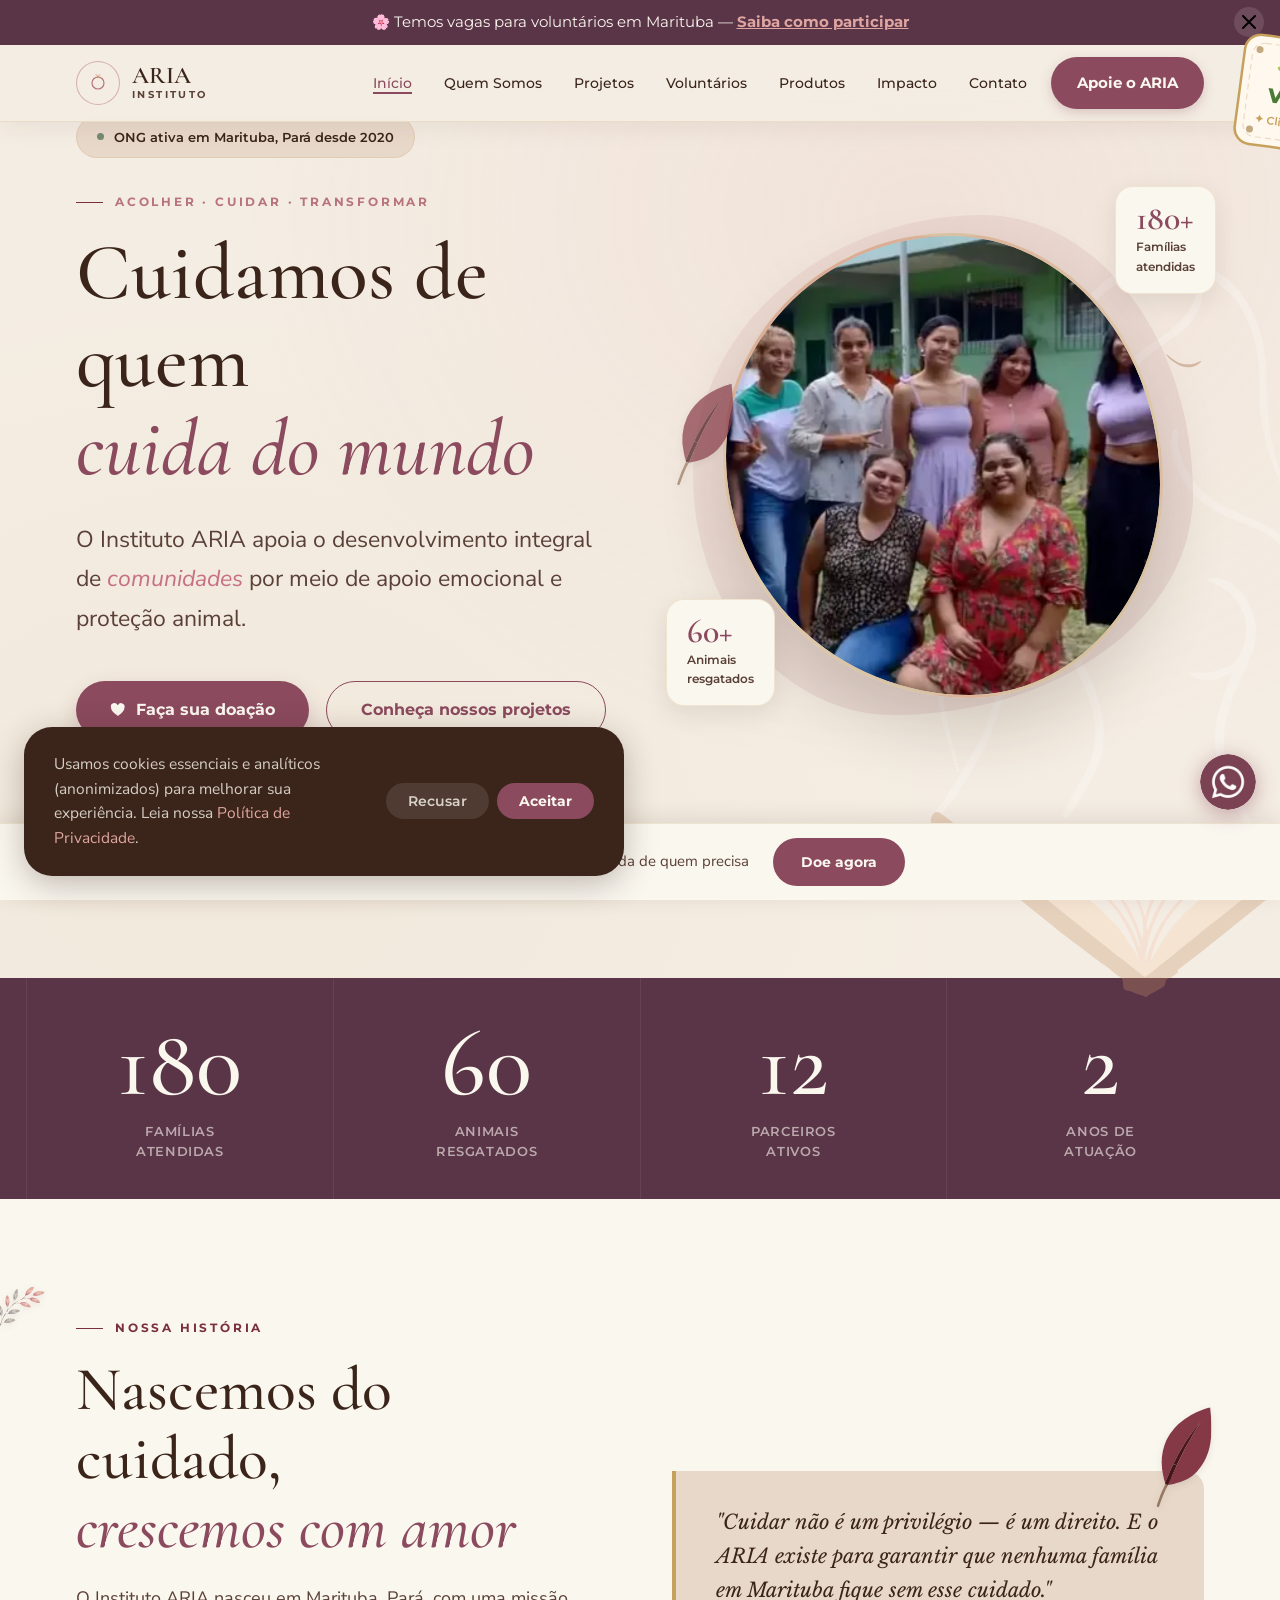
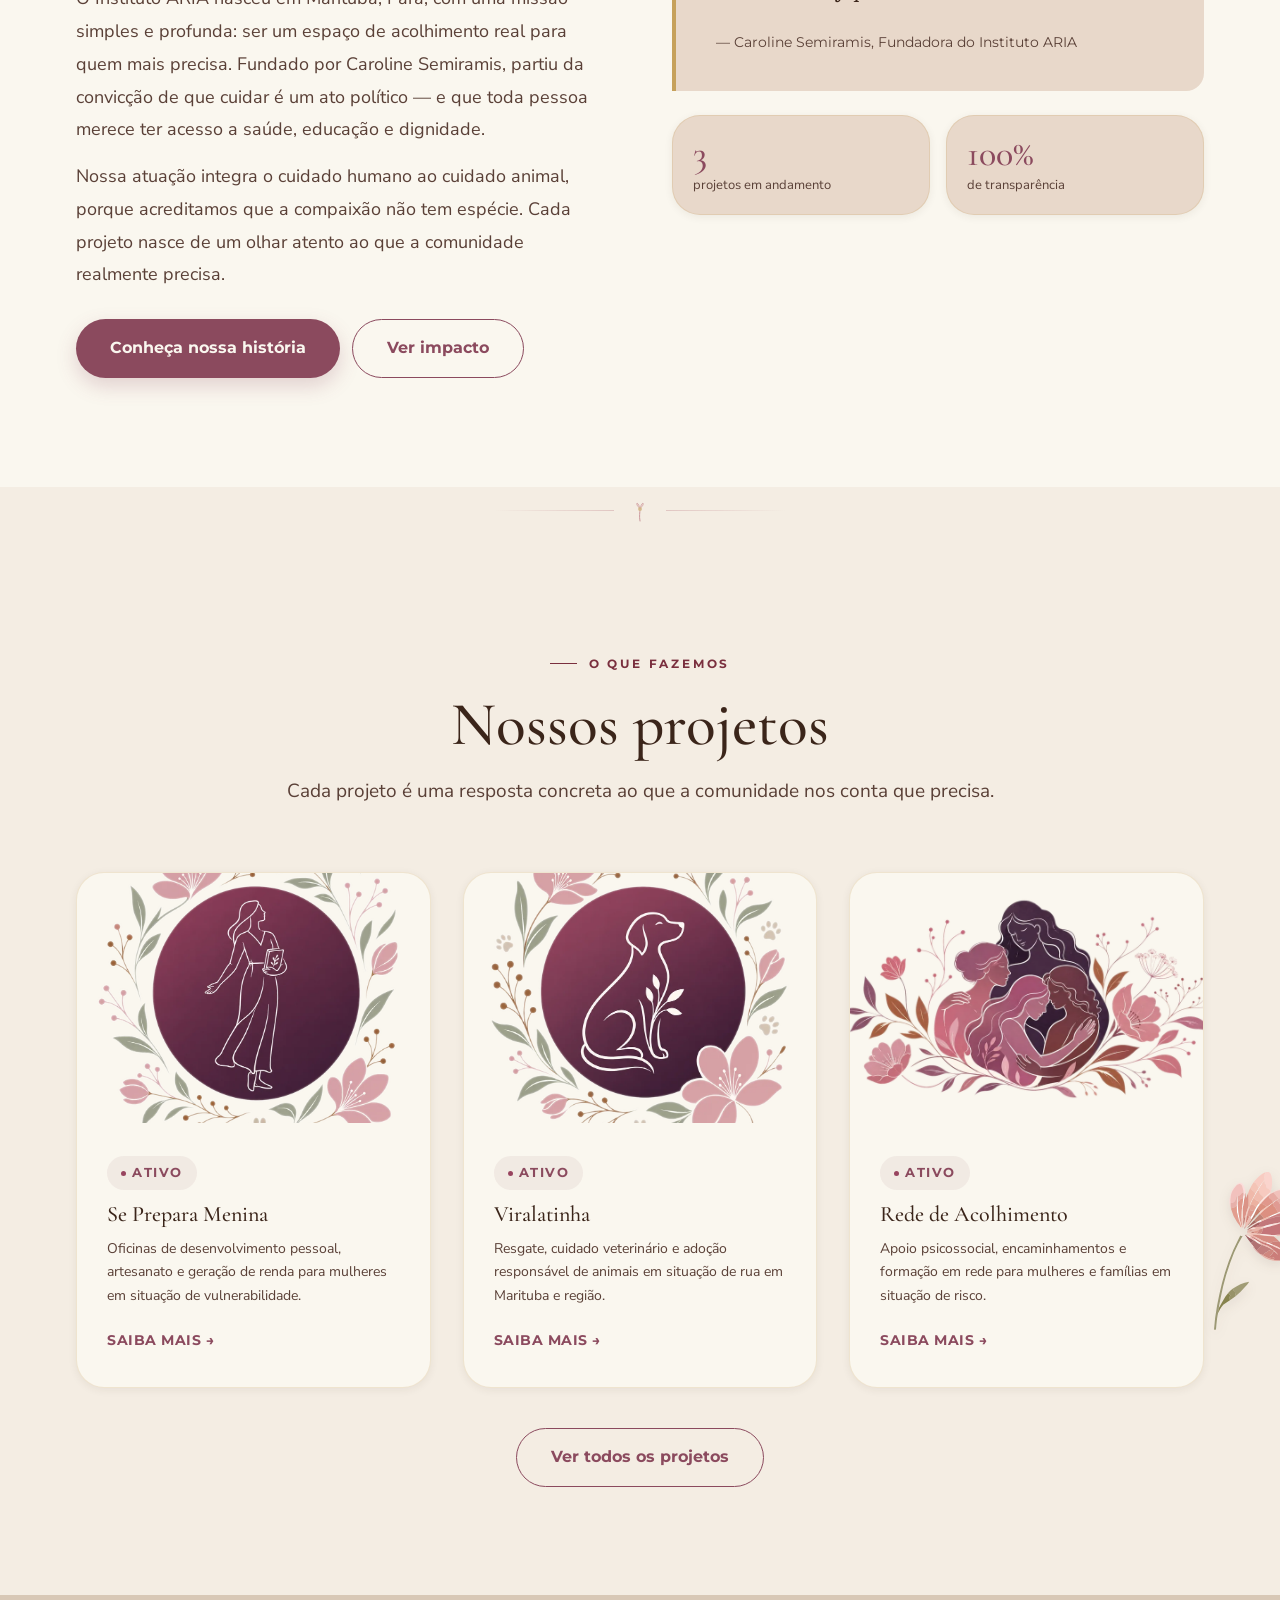
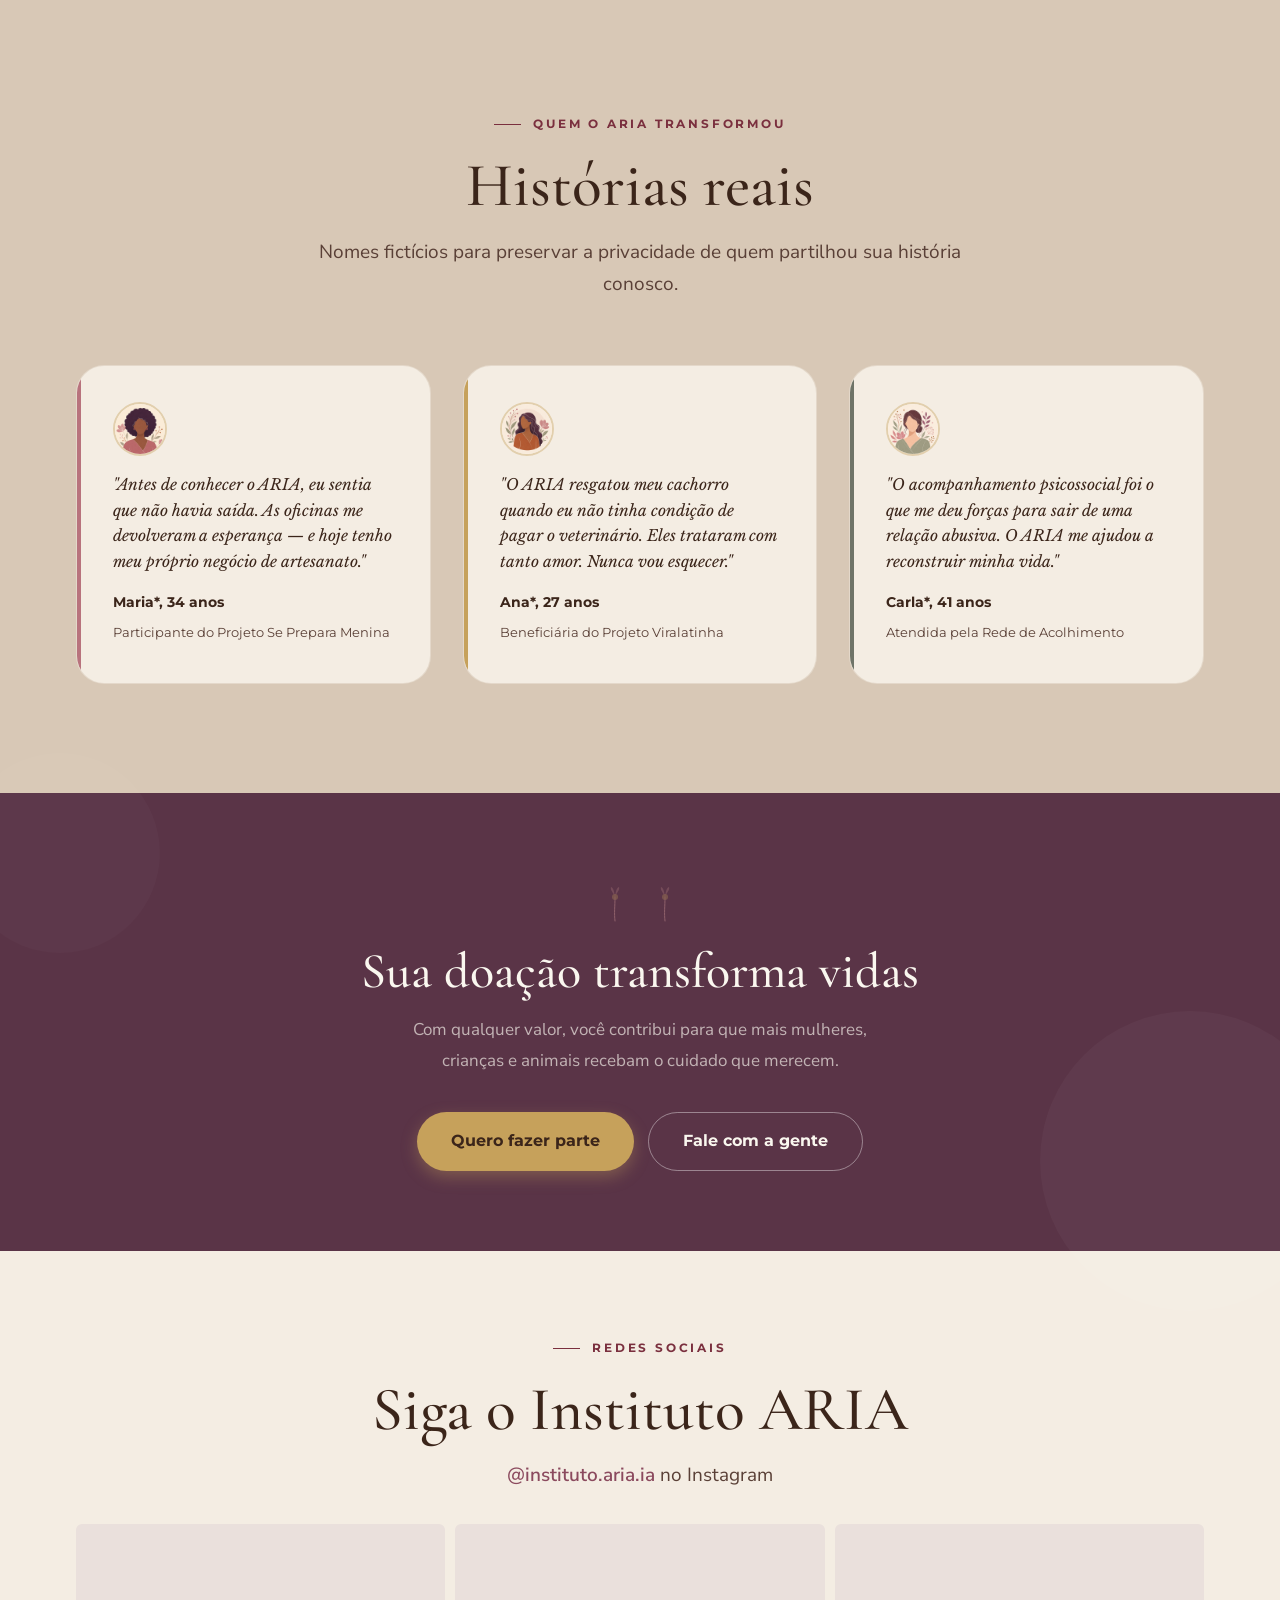
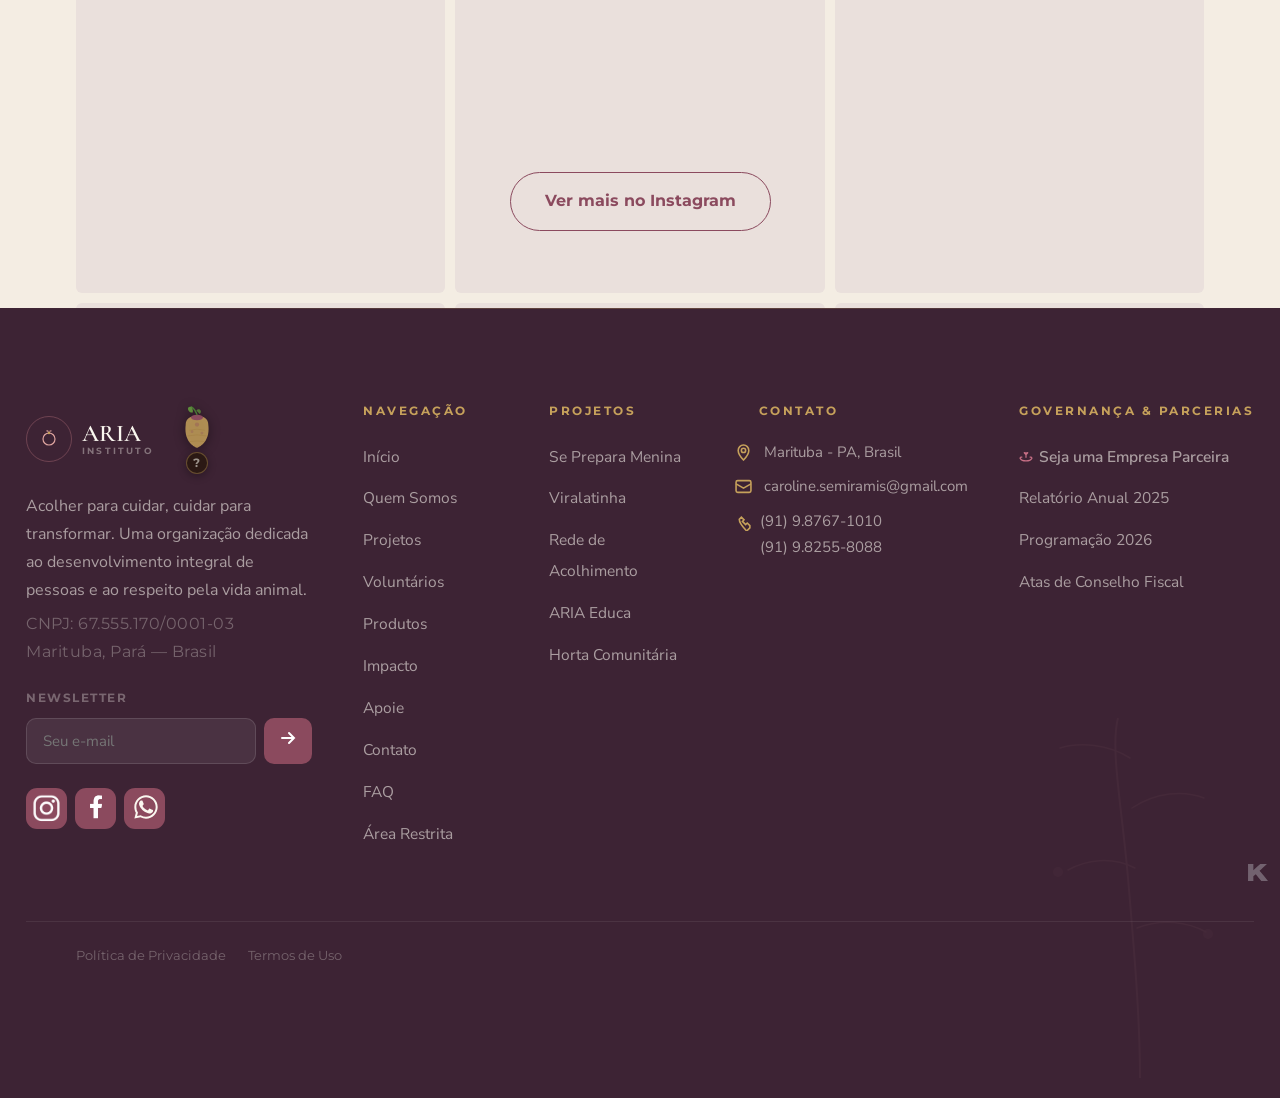
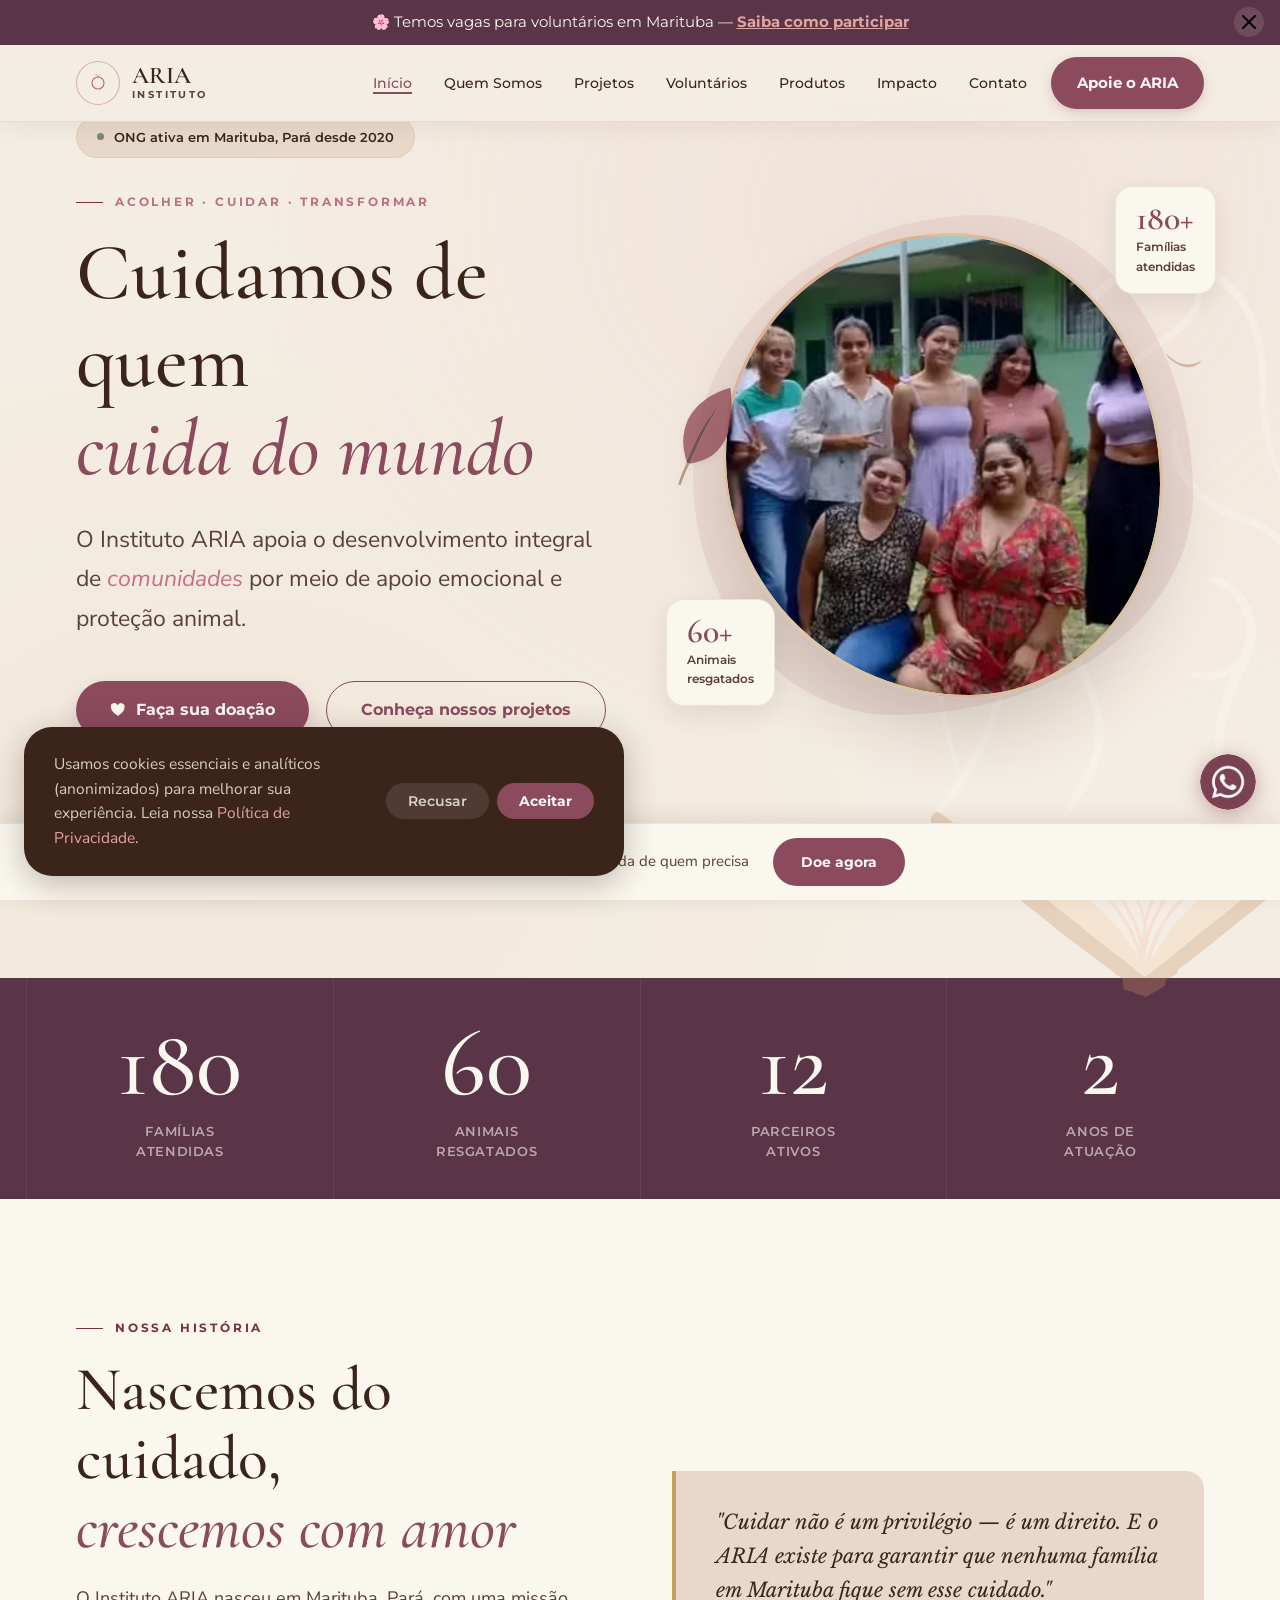
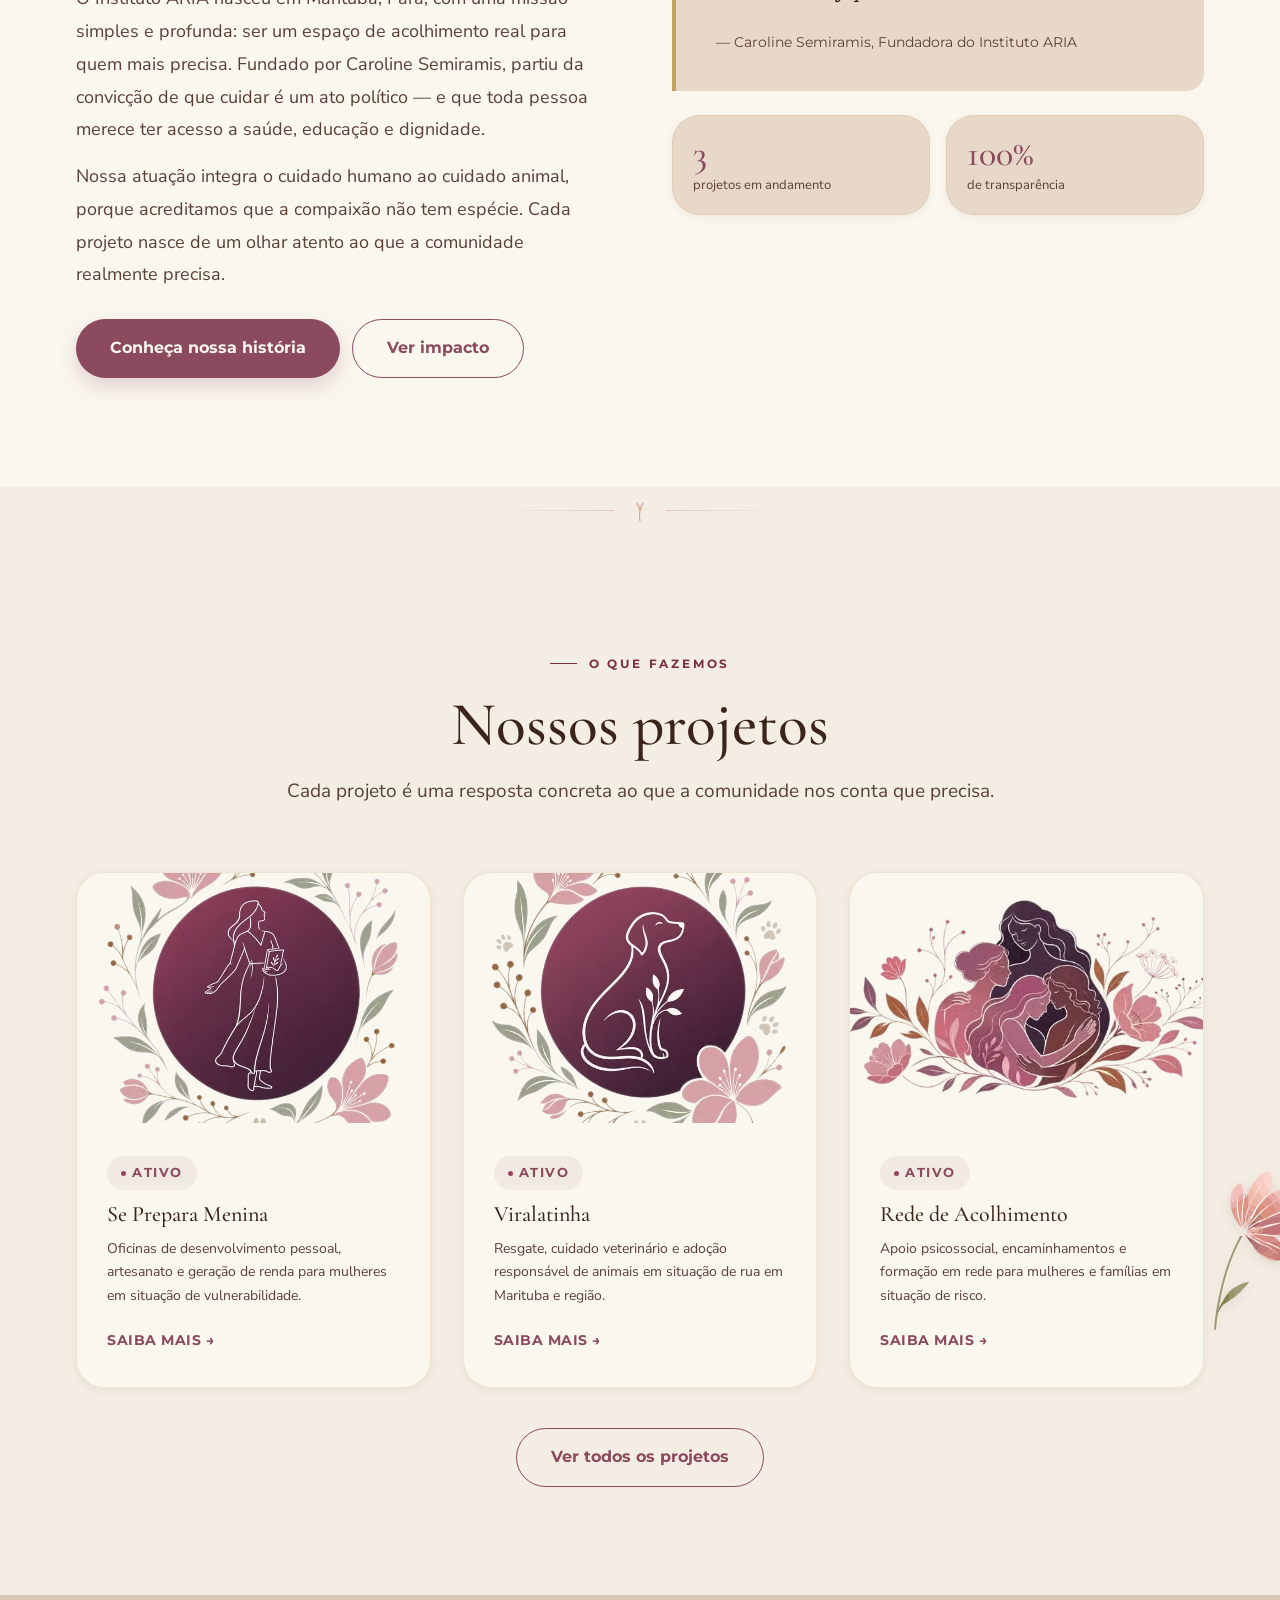
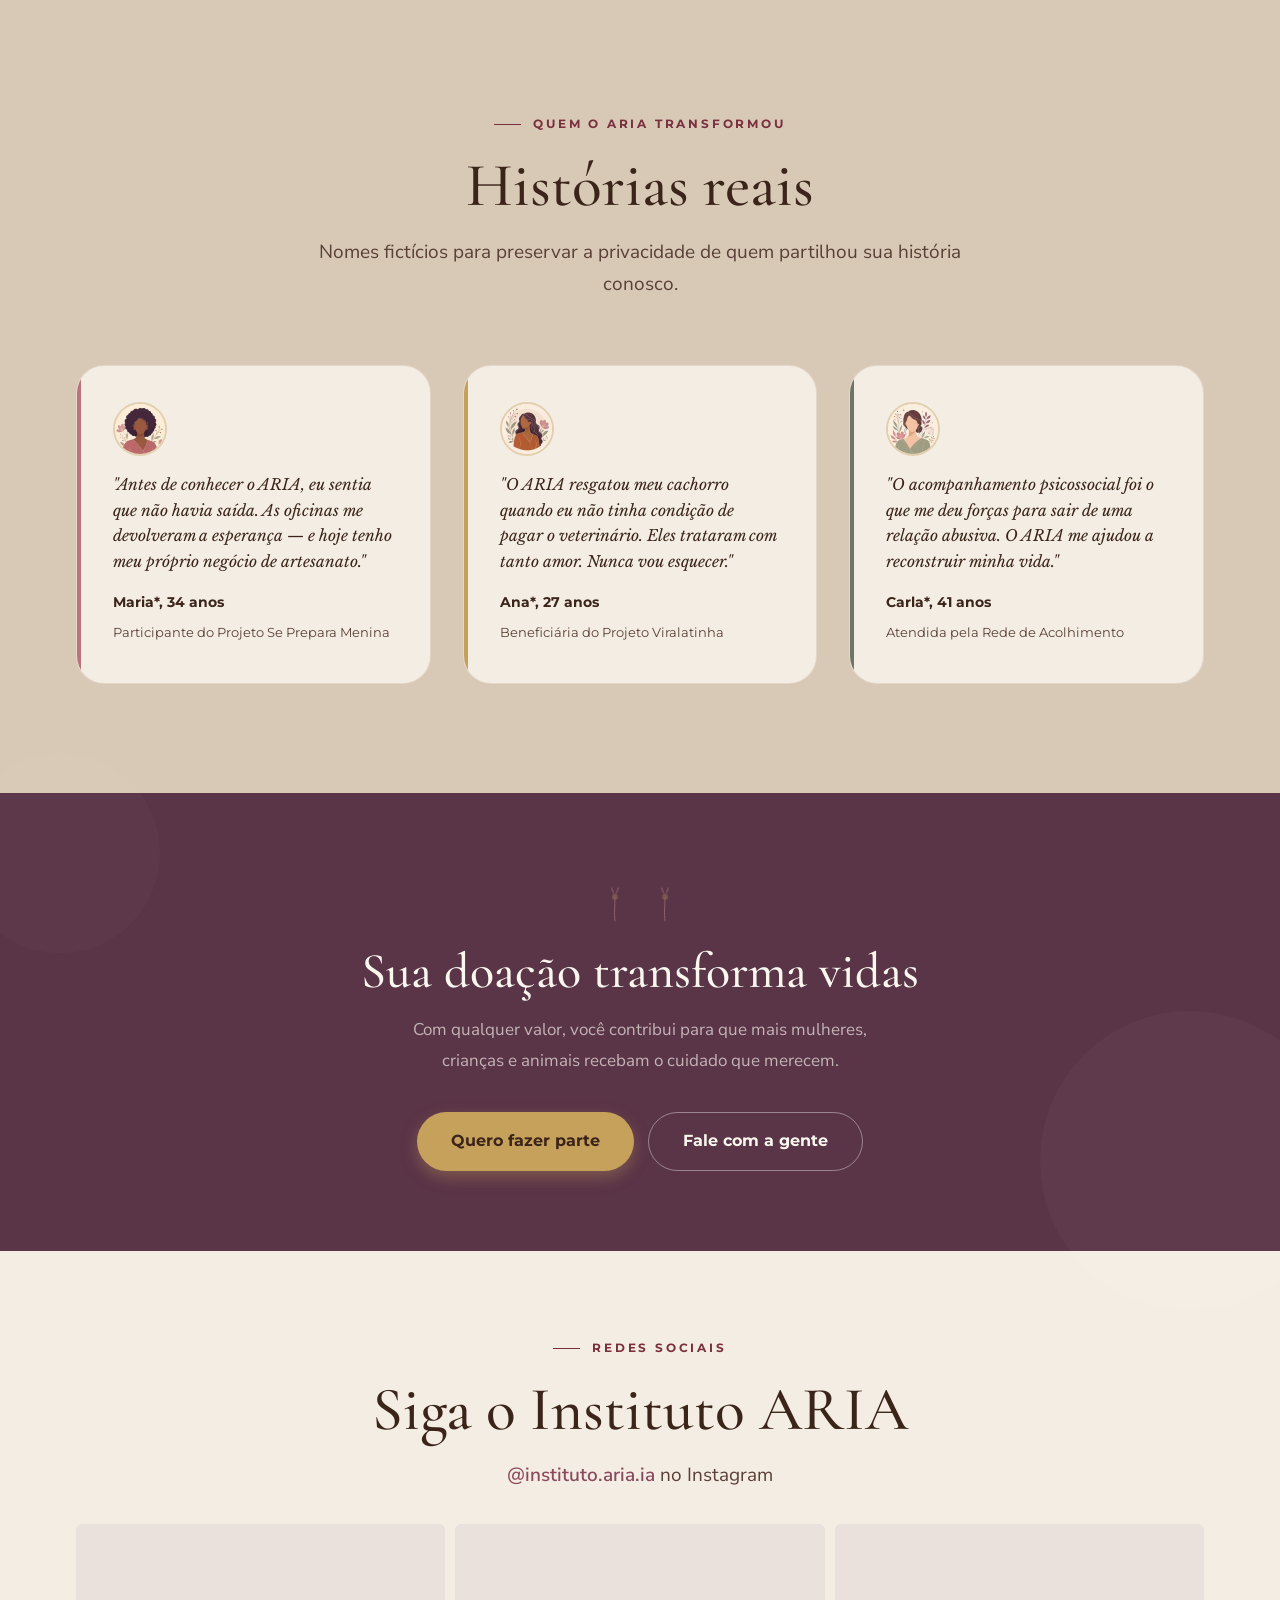
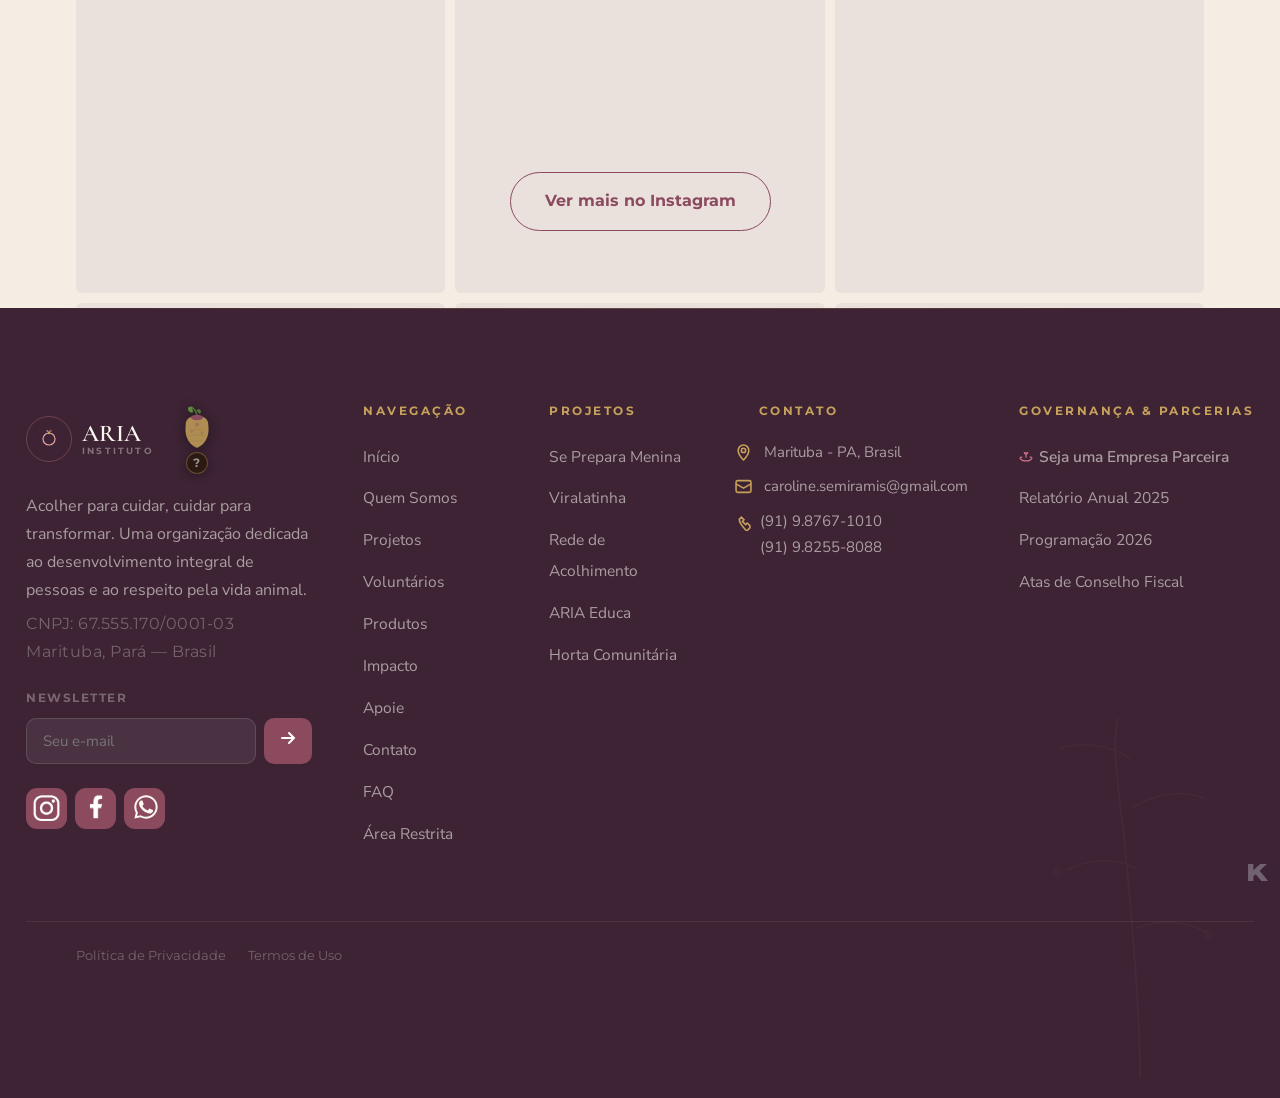
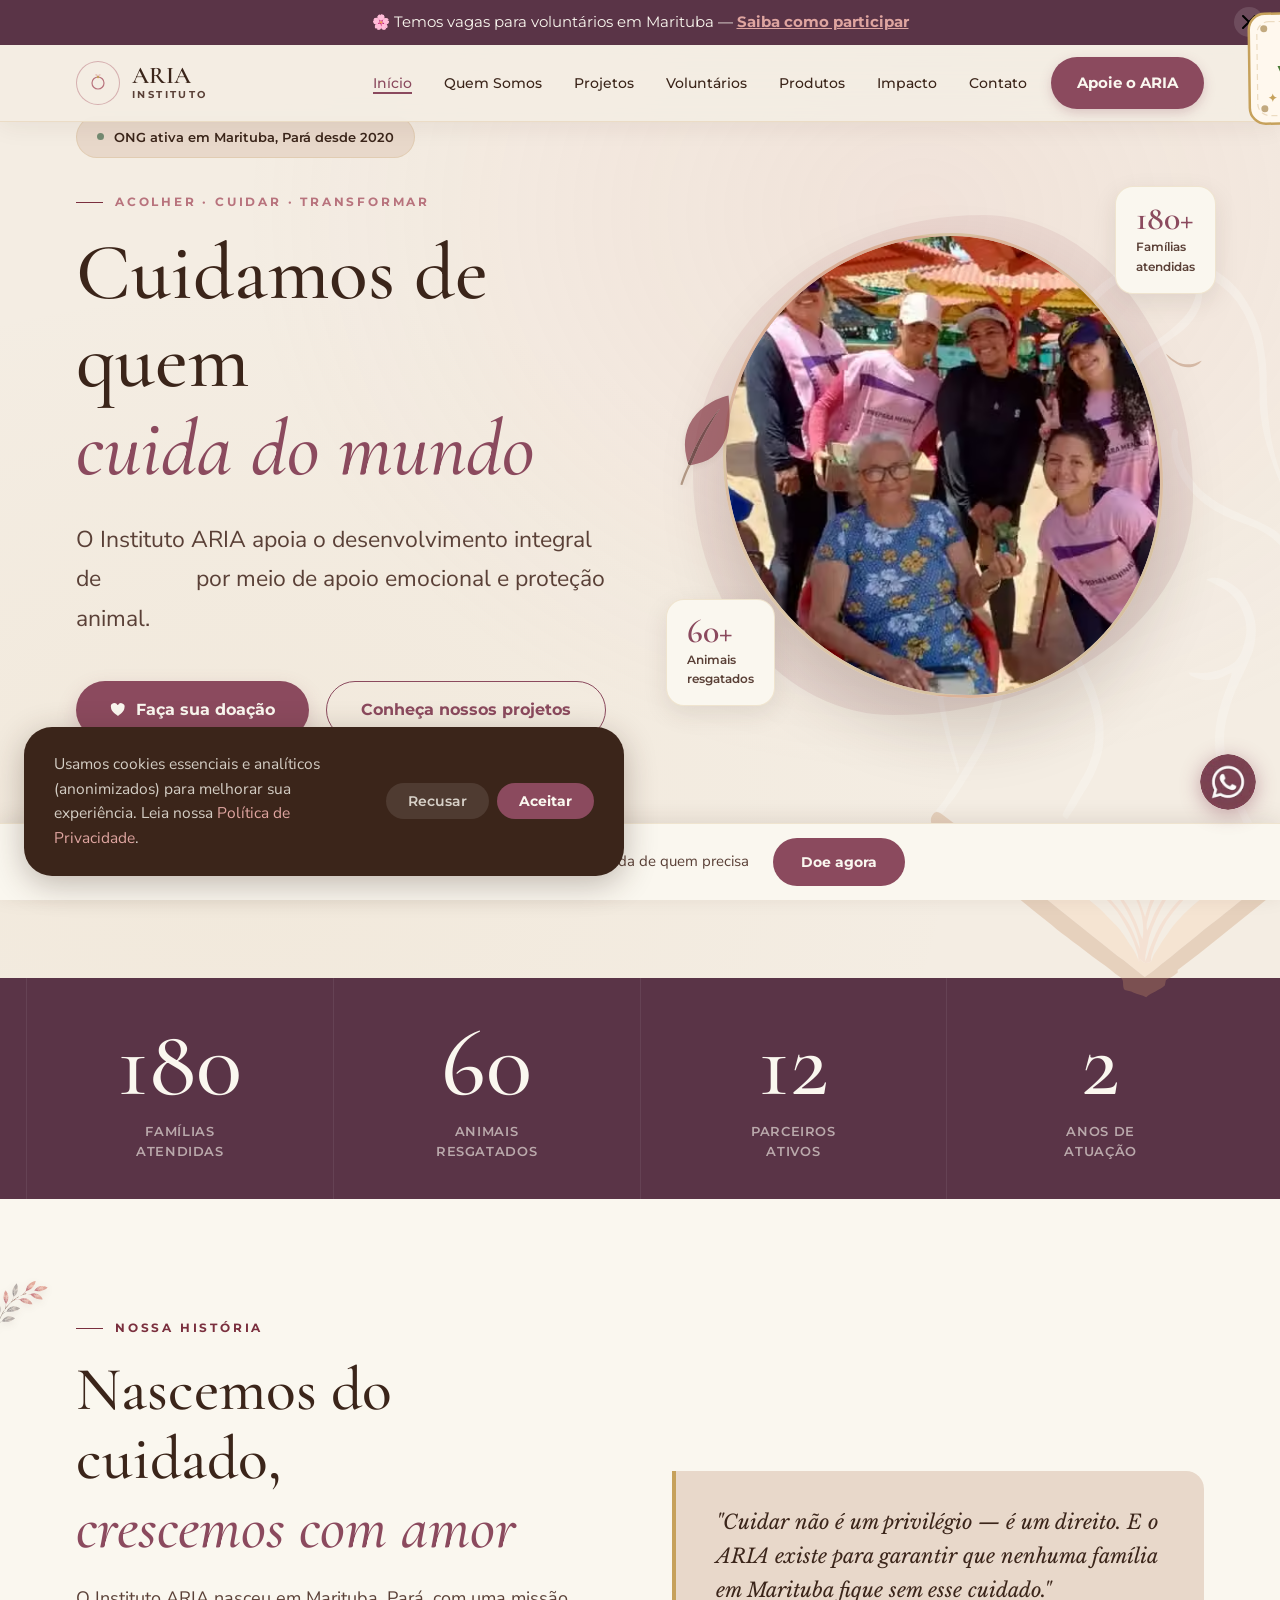
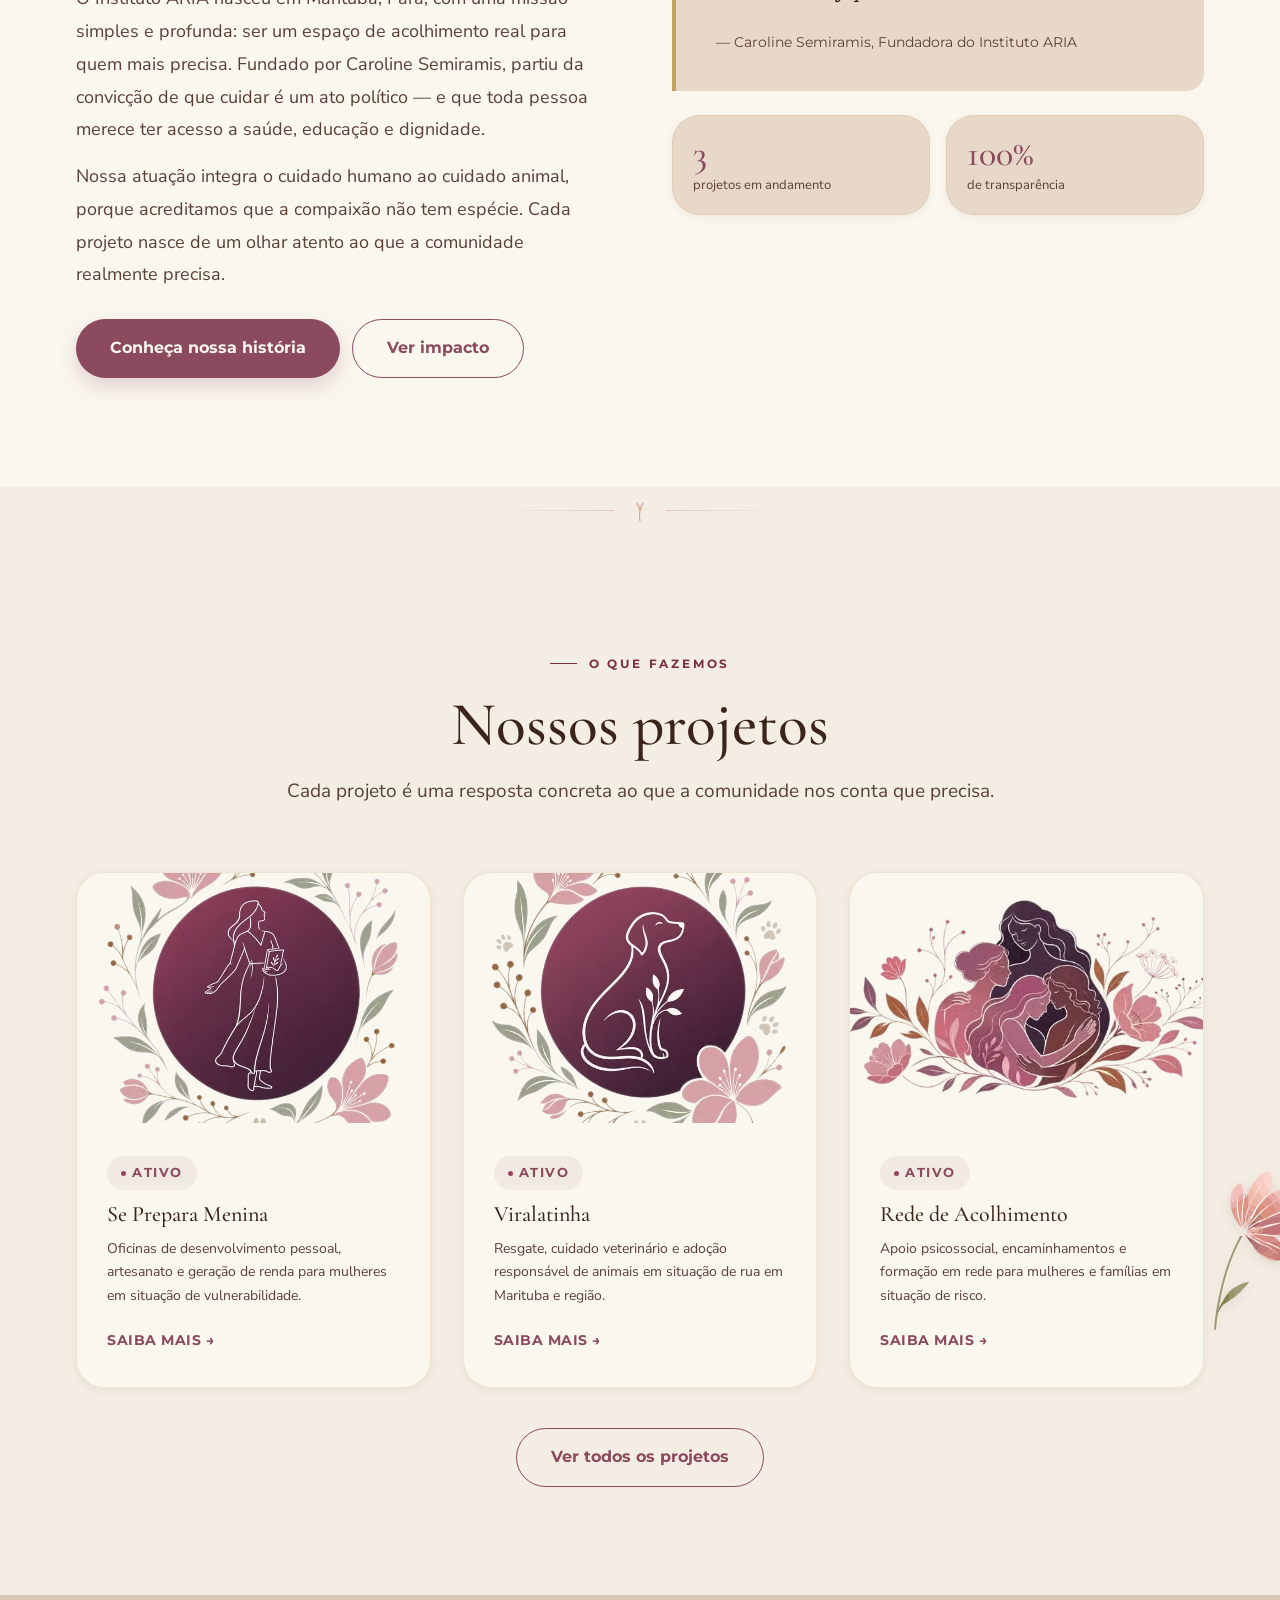
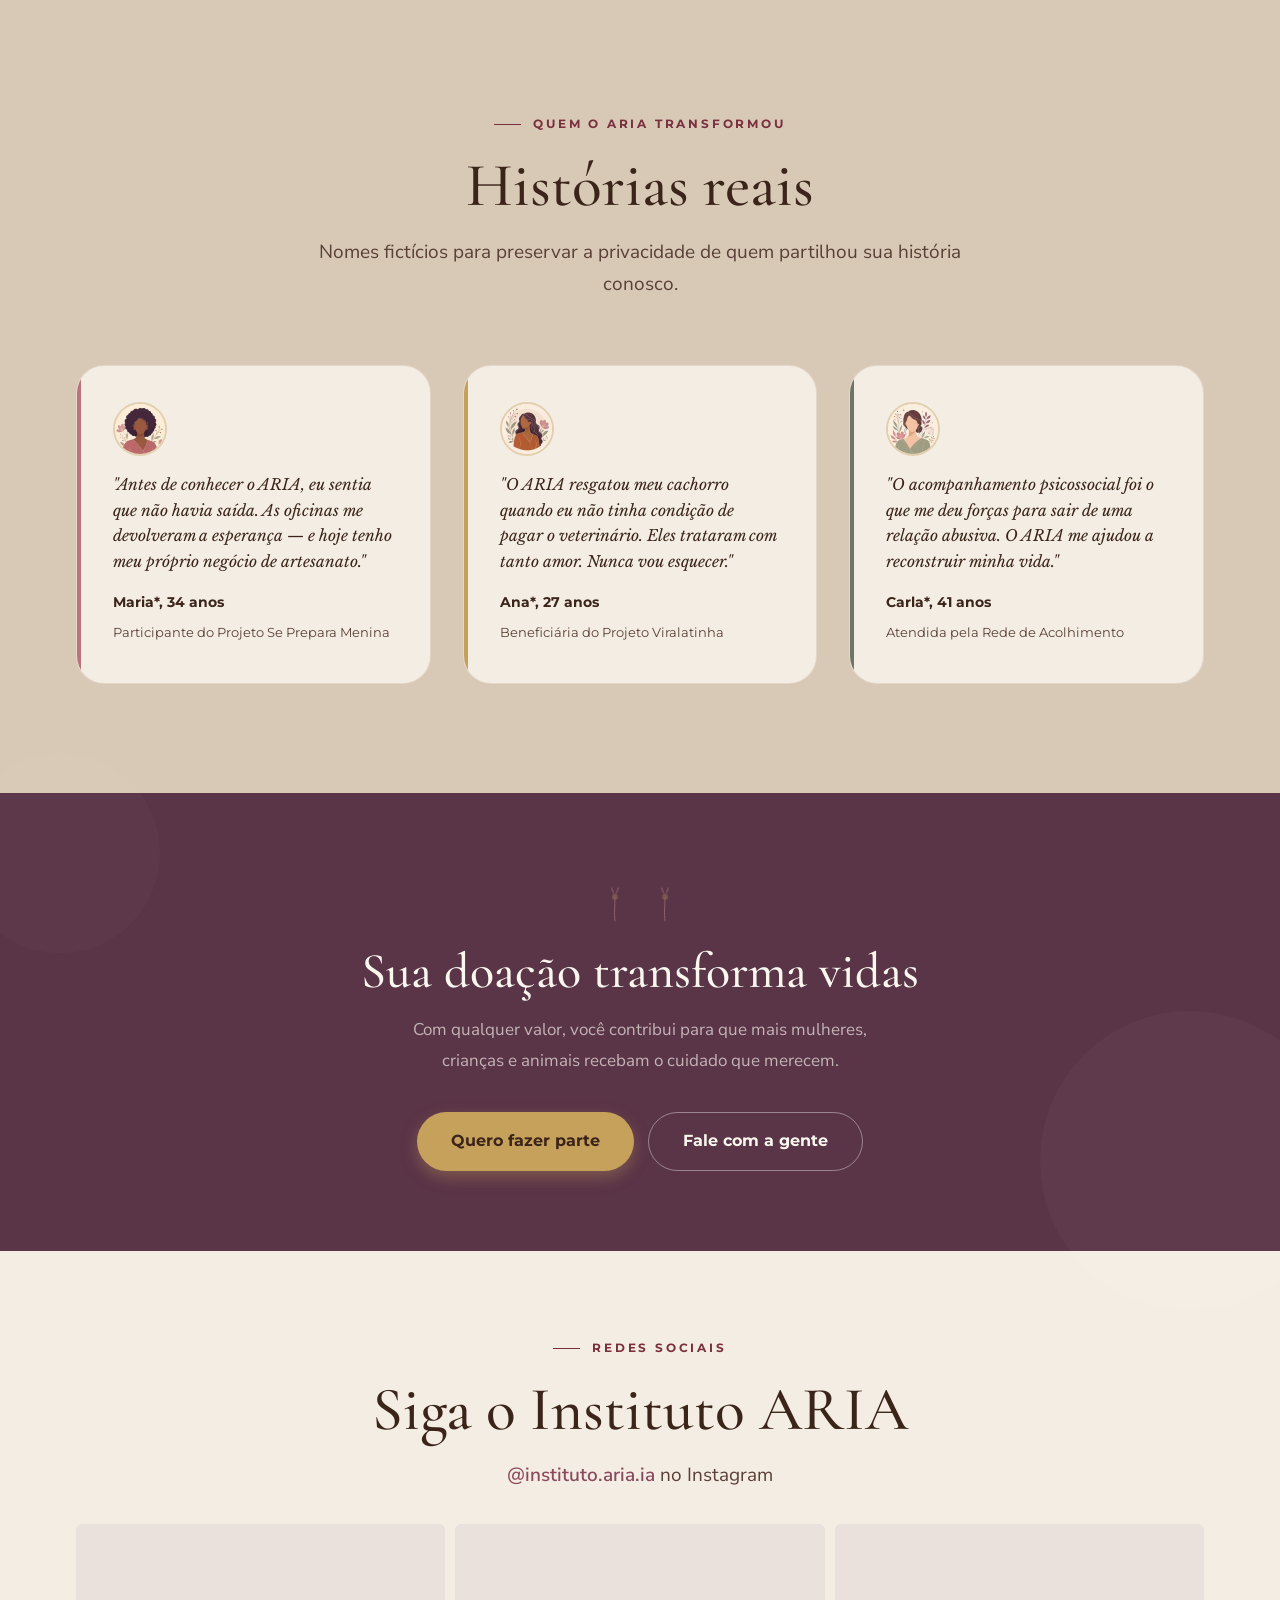
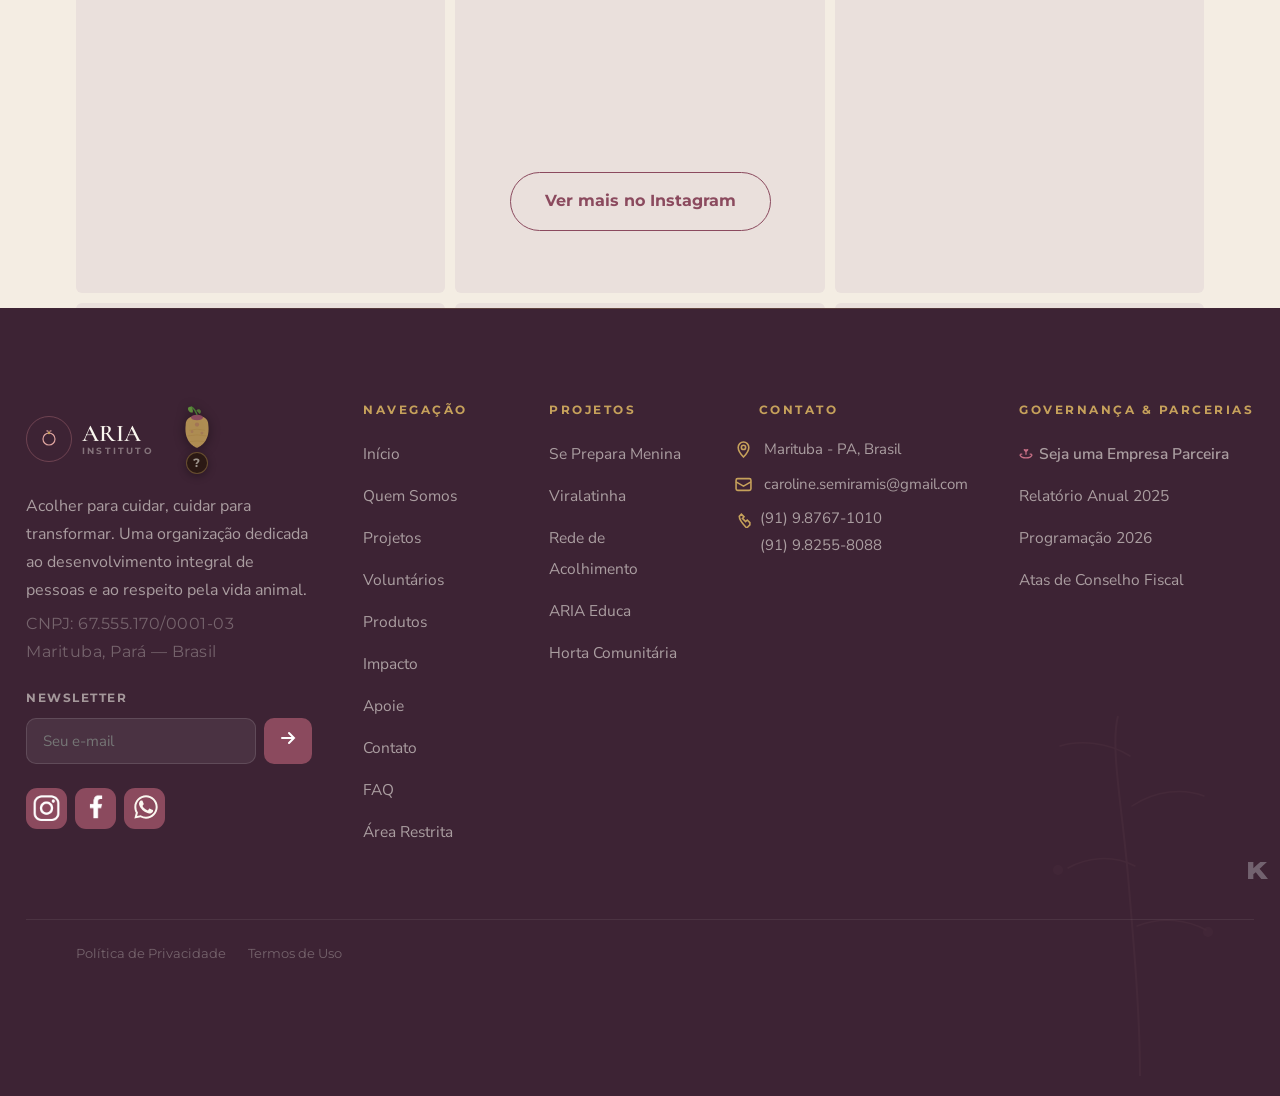
